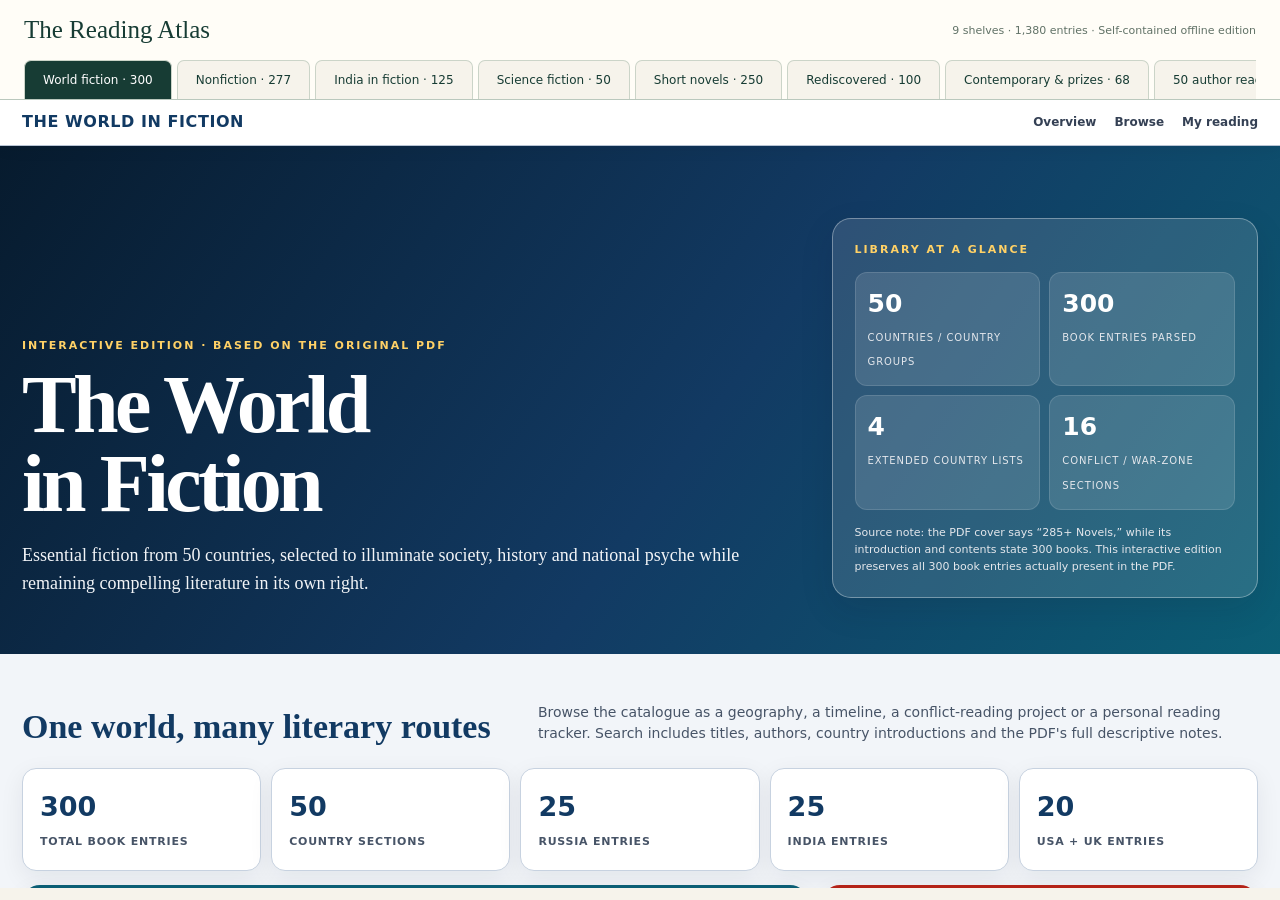
==== index.html @ 07f09c85 "Add self-contained Reading Atlas with nine interactive collections" ====
<!doctype html><html lang="en"><head><meta charset="utf-8"><meta name="viewport" content="width=device-width,initial-scale=1"><title>The Reading Atlas — Complete Offline Edition</title><style>
*{box-sizing:border-box}body{margin:0;background:#f6f3eb;color:#173c34;font:14px system-ui,sans-serif}header{padding:16px 24px 0;border-bottom:1px solid #bac8bd;background:#fffdf7} .head{display:flex;align-items:center;justify-content:space-between;gap:20px}h1{font:25px Georgia;margin:0}small{color:#617267;font-size:11px}.tabs{display:flex;gap:5px;overflow:auto;margin-top:16px}.tabs button{cursor:pointer;border:1px solid #cbd4c8;border-bottom:0;background:#f6f3eb;color:#173c34;border-radius:7px 7px 0 0;padding:12px 18px;font:12px system-ui;white-space:nowrap}.tabs button[aria-selected=true]{background:#173c34;color:white}button:focus-visible{outline:3px solid #be4f2b;outline-offset:-3px}iframe{width:100%;height:calc(100dvh - 112px);border:0;display:block;background:#f6f3eb}iframe[hidden]{display:none}#hint{padding:8px 24px;font-size:10px;color:#617267;background:#f6f3eb} @media(max-width:600px){header{padding:12px 12px 0}.head{display:block}h1{font-size:22px}.tabs button{padding:11px 12px}small{font-size:9px}iframe{height:calc(100dvh - 125px)}}
</style></head><body><header><div class="head"><h1>The Reading Atlas</h1><small>9 shelves · 1,380 entries · Self-contained offline edition</small></div><nav class="tabs" role="tablist" aria-label="Book collections"></nav></header><div id="panels"></div><noscript>This interactive collection requires JavaScript enabled in your browser.</noscript><script id="embedded-documents" type="application/json">{"world": "\u003c!doctype html>\n\u003chtml lang=\"en\">\n\u003chead>\n\u003cmeta charset=\"utf-8\">\n\u003cmeta name=\"viewport\" content=\"width=device-width,initial-scale=1\">\n\u003cmeta name=\"color-scheme\" content=\"light\">\n\u003ctitle>The World in Fiction — Interactive Edition\u003c/title>\n\u003cmeta name=\"description\" content=\"Interactive edition of The World in Fiction: Essential Novels from 50 Countries.\">\n\u003cstyle>\n:root{--navy:#102333;--navy2:#193b52;--gold:#c58a2b;--red:#982f30;--cream:#f4efe5;--paper:#fffdf8;--ink:#20292f;--muted:#677078;--line:#ded5c7;--green:#2c665d;--shadow:0 12px 38px rgba(31,38,43,.09)}\n*{box-sizing:border-box} html{scroll-behavior:smooth}\nbody{margin:0;background:var(--cream);color:var(--ink);font-family:Inter,ui-sans-serif,system-ui,-apple-system,BlinkMacSystemFont,\"Segoe UI\",sans-serif;line-height:1.55}\nbutton,input,select{font:inherit} button{cursor:pointer}\na{color:inherit}\n.top{position:sticky;top:0;z-index:30;background:rgba(244,239,229,.94);backdrop-filter:blur(13px);border-bottom:1px solid var(--line)}\n.nav{max-width:1320px;margin:auto;padding:10px 22px;display:flex;gap:18px;align-items:center;overflow:auto;white-space:nowrap}\n.logo{font-weight:900;color:var(--navy);letter-spacing:.035em;margin-right:auto} .nav a{font-size:12px;color:#536069;text-decoration:none;font-weight:750}\n.hero{background:linear-gradient(120deg,var(--navy),#173649 68%,#204b5d);color:#fff}\n.hero-inner{max-width:1320px;margin:auto;padding:72px 22px 56px;display:grid;grid-template-columns:1.35fr .75fr;gap:42px;align-items:end}\n.eyebrow{font-size:11px;letter-spacing:.18em;text-transform:uppercase;font-weight:900;color:#e5bd72}\nh1{font-family:Georgia,\"Times New Roman\",serif;font-size:clamp(46px,7vw,82px);line-height:.96;letter-spacing:-.045em;margin:12px 0 18px;font-weight:700}\n.hero p{font-family:Georgia,\"Times New Roman\",serif;font-size:18px;max-width:820px;color:#dce5e9;margin:0}\n.hero-card{background:rgba(255,255,255,.08);border:1px solid rgba(255,255,255,.2);border-radius:19px;padding:22px;box-shadow:var(--shadow)}\n.hero-stats{display:grid;grid-template-columns:repeat(2,1fr);gap:9px;margin-top:14px} .hero-stat{background:rgba(255,255,255,.07);border-radius:12px;padding:12px}\n.hero-stat b{font-size:25px;display:block} .hero-stat span{font-size:10px;text-transform:uppercase;letter-spacing:.09em;color:#c9d5da}\n.source-note{font-size:11px;color:#cbd7dc;margin-top:14px}\nmain{max-width:1320px;margin:auto;padding:0 22px 70px}\nsection{padding:48px 0;border-bottom:1px solid var(--line)}\n.section-head{display:flex;justify-content:space-between;align-items:end;gap:30px;margin-bottom:23px} .section-head h2{font-family:Georgia,\"Times New Roman\",serif;font-size:34px;line-height:1.05;margin:0;color:var(--navy)} .section-head p{max-width:720px;color:var(--muted);font-size:14px;margin:0}\n.stats-grid{display:grid;grid-template-columns:repeat(5,1fr);gap:10px} .statbox{background:var(--paper);border:1px solid var(--line);border-radius:14px;padding:17px;box-shadow:0 5px 18px rgba(32,41,47,.04)} .statbox b{display:block;font-size:27px;color:var(--navy)} .statbox span{font-size:11px;text-transform:uppercase;letter-spacing:.07em;color:var(--muted);font-weight:800}\n.group-grid{display:grid;grid-template-columns:1.8fr 1fr;gap:14px} .group-card{border-radius:18px;padding:23px;background:var(--paper);border:1px solid var(--line)} .group-card.conflict{border-top:5px solid var(--red)} .group-card.major{border-top:5px solid var(--navy2)} .group-card h3{margin:0 0 7px;font-family:Georgia,serif;font-size:24px} .country-pills{display:flex;flex-wrap:wrap;gap:7px;margin-top:15px} .cpill{border:1px solid var(--line);background:#f8f3e9;border-radius:999px;padding:7px 9px;font-size:11px;font-weight:800}\n.controls-wrap{position:sticky;top:42px;z-index:20;background:rgba(244,239,229,.96);backdrop-filter:blur(13px);padding:14px 0 10px;border-bottom:1px solid var(--line);margin-bottom:17px}\n.controls{display:grid;grid-template-columns:2.2fr repeat(4,1fr);gap:8px} input,select{width:100%;padding:11px 12px;border:1px solid #cbc2b4;border-radius:10px;background:var(--paper);color:var(--ink);font-size:12px;outline:none} input:focus,select:focus{border-color:var(--navy2);box-shadow:0 0 0 3px rgba(25,59,82,.1)}\n.toolrow{display:flex;flex-wrap:wrap;gap:7px;margin-top:8px} .btn{border:1px solid var(--line);background:var(--paper);color:var(--ink);border-radius:999px;padding:8px 11px;font-size:11px;font-weight:800} .btn.primary{background:var(--navy);color:#fff;border-color:var(--navy)} .btn.active{background:var(--green);color:#fff;border-color:var(--green)} .resultline{font-size:11px;color:var(--muted);margin:8px 2px 0}\n.country-list{display:grid;gap:14px} .country-card{background:var(--paper);border:1px solid var(--line);border-radius:18px;box-shadow:0 6px 22px rgba(32,41,47,.05);overflow:hidden} .country-card.conflict{border-left:5px solid var(--red)} .country-card.extended{border-top:4px solid var(--gold)}\n.country-head{padding:20px 21px 16px;display:grid;grid-template-columns:1fr auto;gap:16px;align-items:start} .country-code{font-weight:900;color:var(--gold);font-size:11px;letter-spacing:.12em} .country-name{font-family:Georgia,serif;font-size:27px;line-height:1.05;margin:3px 0 7px;color:var(--navy)} .country-intro{font-family:Georgia,serif;font-size:14px;color:#505a60;max-width:980px;margin:0} .country-meta{text-align:right;min-width:105px} .country-meta b{display:block;font-size:27px;color:var(--navy)} .country-meta span{font-size:10px;text-transform:uppercase;letter-spacing:.08em;color:var(--muted)}\n.country-actions{padding:0 21px 15px;display:flex;gap:7px;flex-wrap:wrap} .toggle{border:0;background:#eae3d7;border-radius:999px;padding:7px 10px;font-size:10px;font-weight:850;color:#526068}\n.books{display:none;border-top:1px solid var(--line);padding:10px 14px 15px;background:#faf6ee} .country-card.open .books{display:grid;grid-template-columns:repeat(2,1fr);gap:10px}\n.book{background:#fffdf8;border:1px solid #e0d8cb;border-radius:13px;padding:14px;position:relative} .book.read{opacity:.68} .book.saved{box-shadow:inset 0 0 0 2px rgba(197,138,43,.35)} .book-top{display:grid;grid-template-columns:auto 1fr auto;gap:10px;align-items:start} .num{width:25px;height:25px;border-radius:50%;background:#efe4d2;color:#986817;display:grid;place-items:center;font-size:11px;font-weight:900} .book h4{font-family:Georgia,serif;font-size:18px;line-height:1.12;margin:1px 0 4px;color:#263640} .byline{font-size:11px;font-weight:800;color:#66727a} .year{font-size:11px;font-weight:900;color:var(--gold);white-space:nowrap} .desc{font-family:Georgia,serif;font-size:13px;color:#4d5559;margin:11px 0 10px} .book-foot{display:flex;align-items:center;gap:7px;flex-wrap:wrap;border-top:1px solid #eee6da;padding-top:9px} .mini{border:0;background:#eee8de;border-radius:999px;padding:6px 8px;font-size:9px;font-weight:900;color:#57646b} .mini.on{background:var(--green);color:#fff} .mini.star.on{background:var(--gold);color:#fff} .page{margin-left:auto;font-size:9px;color:#90979b}\n.empty{padding:45px;text-align:center;border:1px dashed #cfc5b6;border-radius:16px;color:var(--muted);background:rgba(255,255,255,.35)}\n.progress-wrap{display:grid;grid-template-columns:1.2fr 1fr;gap:14px} .progress-card{background:var(--paper);border:1px solid var(--line);border-radius:17px;padding:20px} .bar{height:10px;border-radius:99px;background:#e4ddd2;overflow:hidden;margin:12px 0 8px} .bar > i{height:100%;display:block;background:var(--green);width:0} .progress-card h3{font-family:Georgia,serif;font-size:23px;margin:0;color:var(--navy)} .progress-card p{font-size:12px;color:var(--muted)} .queue{font-size:12px;display:grid;gap:6px;margin-top:10px} .queue div{padding:8px 9px;background:#f4eee4;border-radius:8px}\n.note{padding:16px 18px;background:#fff7e7;border-left:4px solid var(--gold);border-radius:0 12px 12px 0;font-size:12px;color:#61594d;margin-top:14px}\n.footer{font-size:11px;color:var(--muted);padding:30px 0 0}\n@media(max-width:980px){.hero-inner{grid-template-columns:1fr}.stats-grid{grid-template-columns:repeat(3,1fr)}.group-grid,.progress-wrap{grid-template-columns:1fr}.controls{grid-template-columns:1fr 1fr}.country-card.open .books{grid-template-columns:1fr}}\n@media(max-width:620px){.nav{padding:10px 14px}.hero-inner,main{padding-left:14px;padding-right:14px}h1{font-size:48px}.section-head{display:block}.section-head p{margin-top:8px}.stats-grid{grid-template-columns:1fr 1fr}.controls{grid-template-columns:1fr}.controls-wrap{position:relative;top:0}.country-head{grid-template-columns:1fr}.country-meta{text-align:left;display:flex;gap:8px;align-items:baseline}}\n@media print{.top,.controls-wrap,.country-actions,.book-foot{display:none!important}body{background:white}.hero{background:white;color:#111}.hero p,.source-note{color:#444}.country-card{break-inside:avoid}.books{display:grid!important;grid-template-columns:repeat(2,1fr)!important}}\n\n\n/* ===== High-contrast visibility refresh ===== */\n:root{\n  --navy:#123A63;\n  --navy2:#0B5E75;\n  --gold:#D97706;\n  --red:#B42318;\n  --cream:#F2F5F9;\n  --paper:#FFFFFF;\n  --ink:#101828;\n  --muted:#475467;\n  --line:#C7D2E0;\n  --green:#087A67;\n  --shadow:0 12px 34px rgba(15,23,42,.10);\n}\nbody{background:#F2F5F9;color:#101828}\n.top{background:rgba(255,255,255,.97);border-bottom:1px solid #B8C4D4;box-shadow:0 3px 16px rgba(15,23,42,.06)}\n.logo{color:#123A63}.nav a{color:#344054}.nav a:hover{color:#0B5E75}\n.hero{background:linear-gradient(125deg,#071B2E 0%,#123A63 55%,#0B5E75 100%)}\n.eyebrow{color:#FFD166}.hero p{color:#F2F4F7}.source-note{color:#E4E7EC}\n.hero-card{background:rgba(255,255,255,.12);border-color:rgba(255,255,255,.35)}\n.hero-stat{background:rgba(255,255,255,.12);border:1px solid rgba(255,255,255,.13)}\n.hero-stat span{color:#E4E7EC}\nsection{border-bottom-color:#C7D2E0}\n.section-head h2,.country-name,.country-meta b,.statbox b,.progress-card h3{color:#123A63}\n.section-head p,.statbox span,.resultline,.progress-card p,.footer{color:#475467}\n.statbox,.group-card,.country-card,.progress-card{background:#FFFFFF;border-color:#C7D2E0;box-shadow:0 7px 24px rgba(15,23,42,.07)}\n.group-card.major{border-top-color:#0B5E75}.group-card.conflict{border-top-color:#B42318}\n.cpill{background:#EEF4FA;border-color:#B8C9DA;color:#123A63}\n.cpill:hover{background:#DCEAF6;border-color:#7EA5C3}\n.controls-wrap{background:rgba(242,245,249,.97);border-bottom-color:#B8C4D4}\ninput,select{background:#FFFFFF;color:#101828;border:1.5px solid #AAB7C7;font-size:13px}\ninput::placeholder{color:#667085}\ninput:focus,select:focus{border-color:#0B5E75;box-shadow:0 0 0 3px rgba(11,94,117,.16)}\n.btn{background:#FFFFFF;color:#1D2939;border-color:#AAB7C7}\n.btn:hover{background:#EAF2F8;border-color:#6F8FA9}\n.btn.primary{background:#123A63;color:#FFFFFF;border-color:#123A63}\n.btn.primary:hover{background:#0D2F51}\n.btn.active{background:#087A67;color:#FFFFFF;border-color:#087A67}\n.country-card.conflict{border-left-color:#B42318}.country-card.extended{border-top-color:#D97706}\n.country-code{color:#C25F00}.country-intro{color:#344054;font-size:14.5px}\n.toggle{background:#E7EEF6;color:#243B53;border:1px solid #C2D0DF}\n.toggle:hover{background:#D7E5F2}\n.books{background:#EAF0F6;border-top-color:#C7D2E0}\n.book{background:#FFFFFF;border-color:#BCC9D8;box-shadow:0 3px 12px rgba(15,23,42,.05)}\n.book:hover{border-color:#7E9AB5;box-shadow:0 6px 18px rgba(15,23,42,.09)}\n.book.read{opacity:.82;background:#F4FBF8}\n.book.saved{box-shadow:inset 0 0 0 2px rgba(217,119,6,.55),0 3px 12px rgba(15,23,42,.05)}\n.num{background:#FFF0D7;color:#9A4A00;border:1px solid #F4C276}\n.book h4{color:#102A43}.byline{color:#475467}.year{color:#B45309}.desc{color:#344054;font-size:13.5px}\n.book-foot{border-top-color:#DCE3EA}.mini{background:#E7EEF5;color:#344054;border:1px solid #C8D2DD}.mini:hover{background:#D8E6F2}\n.mini.on{background:#087A67;color:#FFFFFF;border-color:#087A67}.mini.star.on{background:#D97706;color:#FFFFFF;border-color:#D97706}\n.page{color:#667085}.empty{background:#FFFFFF;border-color:#AAB7C7;color:#475467}\n.bar{background:#D6DEE8}.bar > i{background:linear-gradient(90deg,#0B5E75,#087A67)}\n.queue div{background:#EEF3F8;border:1px solid #D4DEE8}\n.note{background:#FFF4DE;border-left-color:#D97706;color:#4D3B1F}\nbutton:focus-visible,a:focus-visible,input:focus-visible,select:focus-visible{outline:3px solid #F59E0B;outline-offset:2px}\n@media(max-width:620px){\n  .book h4{font-size:19px}.desc{font-size:14px}.byline,.year{font-size:12px}\n  .toggle,.btn{min-height:38px}.mini{min-height:34px;font-size:10px}\n}\n\n\u003c/style>\n\u003c/head>\n\u003cbody>\n\u003cdiv class=\"top\">\u003cnav class=\"nav\">\u003cdiv class=\"logo\">THE WORLD IN FICTION\u003c/div>\u003ca href=\"#overview\">Overview\u003c/a>\u003ca href=\"#countries\">Browse\u003c/a>\u003ca href=\"#progress\">My reading\u003c/a>\u003c/nav>\u003c/div>\n\u003cheader class=\"hero\">\u003cdiv class=\"hero-inner\">\u003cdiv>\u003cdiv class=\"eyebrow\">Interactive edition · based on the original PDF\u003c/div>\u003ch1>The World\u003cbr>in Fiction\u003c/h1>\u003cp>Essential fiction from 50 countries, selected to illuminate society, history and national psyche while remaining compelling literature in its own right.\u003c/p>\u003c/div>\u003caside class=\"hero-card\">\u003cdiv class=\"eyebrow\">Library at a glance\u003c/div>\u003cdiv class=\"hero-stats\">\u003cdiv class=\"hero-stat\">\u003cb>50\u003c/b>\u003cspan>countries / country groups\u003c/span>\u003c/div>\u003cdiv class=\"hero-stat\">\u003cb>300\u003c/b>\u003cspan>book entries parsed\u003c/span>\u003c/div>\u003cdiv class=\"hero-stat\">\u003cb>4\u003c/b>\u003cspan>extended country lists\u003c/span>\u003c/div>\u003cdiv class=\"hero-stat\">\u003cb>16\u003c/b>\u003cspan>conflict / war-zone sections\u003c/span>\u003c/div>\u003c/div>\u003cdiv class=\"source-note\">Source note: the PDF cover says “285+ Novels,” while its introduction and contents state 300 books. This interactive edition preserves all 300 book entries actually present in the PDF.\u003c/div>\u003c/aside>\u003c/div>\u003c/header>\n\u003cmain>\n\u003csection id=\"overview\">\u003cdiv class=\"section-head\">\u003ch2>One world, many literary routes\u003c/h2>\u003cp>Browse the catalogue as a geography, a timeline, a conflict-reading project or a personal reading tracker. Search includes titles, authors, country introductions and the PDF's full descriptive notes.\u003c/p>\u003c/div>\u003cdiv class=\"stats-grid\">\u003cdiv class=\"statbox\">\u003cb>300\u003c/b>\u003cspan>Total book entries\u003c/span>\u003c/div>\u003cdiv class=\"statbox\">\u003cb>50\u003c/b>\u003cspan>Country sections\u003c/span>\u003c/div>\u003cdiv class=\"statbox\">\u003cb>25\u003c/b>\u003cspan>Russia entries\u003c/span>\u003c/div>\u003cdiv class=\"statbox\">\u003cb>25\u003c/b>\u003cspan>India entries\u003c/span>\u003c/div>\u003cdiv class=\"statbox\">\u003cb>20\u003c/b>\u003cspan>USA + UK entries\u003c/span>\u003c/div>\u003c/div>\n\u003cdiv class=\"group-grid\" style=\"margin-top:14px\">\u003carticle class=\"group-card major\">\u003cdiv class=\"eyebrow\" style=\"color:var(--navy2)\">Source section I\u003c/div>\u003ch3>Major World Powers & Significant Nations\u003c/h3>\u003cp style=\"color:var(--muted);font-size:13px\">The PDF's main survey: major literary traditions and nationally revealing works.\u003c/p>\u003cdiv class=\"country-pills\" id=\"majorPills\">\u003c/div>\u003c/article>\u003carticle class=\"group-card conflict\">\u003cdiv class=\"eyebrow\" style=\"color:var(--red)\">Source section II\u003c/div>\u003ch3>Active Conflict & War Zones\u003c/h3>\u003cp style=\"color:var(--muted);font-size:13px\">Selections asking what the world should read to understand places shaped by war, rupture and displacement.\u003c/p>\u003cdiv class=\"country-pills\" id=\"conflictPills\">\u003c/div>\u003c/article>\u003c/div>\u003c/section>\n\n\u003csection id=\"countries\">\u003cdiv class=\"section-head\">\u003ch2>Explore all 50 country sections\u003c/h2>\u003cp>Use the controls to narrow the catalogue. Publication-period filters are derived from the publication year printed in the PDF; all descriptions remain source text.\u003c/p>\u003c/div>\n\u003cdiv class=\"controls-wrap\">\u003cdiv class=\"controls\">\u003cinput id=\"q\" placeholder=\"Search title, author, country, description…\">\u003cselect id=\"group\">\u003coption value=\"\">All source sections\u003c/option>\u003coption>Major world powers & significant nations\u003c/option>\u003coption>Active conflict & war zones\u003c/option>\u003c/select>\u003cselect id=\"country\">\u003coption value=\"\">All countries\u003c/option>\u003c/select>\u003cselect id=\"period\">\u003coption value=\"\">All publication periods\u003c/option>\u003coption value=\"pre1900\">Before 1900\u003c/option>\u003coption value=\"1900-1945\">1900–1945\u003c/option>\u003coption value=\"1946-1989\">1946–1989\u003c/option>\u003coption value=\"1990-2009\">1990–2009\u003c/option>\u003coption value=\"2010plus\">2010+\u003c/option>\u003c/select>\u003cselect id=\"sort\">\u003coption value=\"source\">PDF order\u003c/option>\u003coption value=\"country\">Country A–Z\u003c/option>\u003coption value=\"old\">Oldest book first\u003c/option>\u003coption value=\"new\">Newest book first\u003c/option>\u003coption value=\"title\">Title A–Z\u003c/option>\u003c/select>\u003c/div>\u003cdiv class=\"toolrow\">\u003cbutton class=\"btn primary\" onclick=\"openVisible()\">Open visible countries\u003c/button>\u003cbutton class=\"btn\" id=\"savedBtn\" onclick=\"toggleSavedFilter()\">★ Saved only\u003c/button>\u003cbutton class=\"btn\" id=\"unreadBtn\" onclick=\"toggleUnreadFilter()\">Unread only\u003c/button>\u003cbutton class=\"btn\" onclick=\"randomUnread()\">Surprise me\u003c/button>\u003cbutton class=\"btn\" onclick=\"resetFilters()\">Reset\u003c/button>\u003c/div>\u003cdiv class=\"resultline\" id=\"resultline\">\u003c/div>\u003c/div>\n\u003cdiv class=\"country-list\" id=\"countryList\">\u003c/div>\u003c/section>\n\n\u003csection id=\"progress\">\u003cdiv class=\"section-head\">\u003ch2>Your reading layer\u003c/h2>\u003cp>Reading status and saved books are stored only in this browser using local storage; the HTML remains fully self-contained and works offline.\u003c/p>\u003c/div>\u003cdiv class=\"progress-wrap\">\u003carticle class=\"progress-card\">\u003ch3>Reading progress\u003c/h3>\u003cdiv class=\"bar\">\u003ci id=\"progressBar\">\u003c/i>\u003c/div>\u003cp id=\"progressText\">\u003c/p>\u003cbutton class=\"btn\" onclick=\"clearProgress()\">Clear my reading data\u003c/button>\u003c/article>\u003carticle class=\"progress-card\">\u003ch3>Saved queue\u003c/h3>\u003cdiv class=\"queue\" id=\"queue\">\u003c/div>\u003c/article>\u003c/div>\u003cdiv class=\"note\">This is a conversion of the earlier PDF, not a newly researched replacement. I have not silently added page counts, genres, ratings or other metadata that the PDF itself does not contain.\u003c/div>\u003c/section>\n\u003cdiv class=\"footer\">The World in Fiction — Interactive Edition · source structure and book annotations preserved from the earlier PDF · self-contained HTML, no internet connection required.\u003c/div>\n\u003c/main>\n\u003cscript>\nconst DATA=[{\"code\": \"USA\", \"country\": \"United States of America\", \"expected_count\": 10, \"intro\": \"American fiction is the literary heartbeat of a nation built on ambition, contradiction, and reinvention -- capturing the tension between the Dream and its dark underside. These ten novels span race, class, war, and the peculiar American genius for self-mythology.\", \"source_page\": 4, \"group\": \"Major world powers & significant nations\", \"extended\": true, \"books\": [{\"num\": 1, \"title\": \"To Kill a Mockingbird\", \"source_page\": 4, \"author\": \"Harper Lee\", \"year\": \"1960\", \"description\": \"Through Scout Finch's eyes in Depression-era Alabama, Lee anatomises racial injustice and moral courage. No novel better captures the nation's long struggle with race, law, and conscience.\", \"year_num\": 1960}, {\"num\": 2, \"title\": \"The Great Gatsby\", \"source_page\": 4, \"author\": \"F. Scott Fitzgerald\", \"year\": \"1925\", \"description\": \"The definitive novel of the American Dream's seductive illusion -- wealth, reinvention, the green light across the bay. Fitzgerald's Jazz Age portrait remains an unsurpassed diagnosis of American aspiration and its hollow core.\", \"year_num\": 1925}, {\"num\": 3, \"title\": \"Beloved\", \"source_page\": 4, \"author\": \"Toni Morrison\", \"year\": \"1987\", \"description\": \"A Nobel Prize-winning meditation on slavery's psychic aftermath. Morrison builds an almost unbearable portrait of trauma, memory, and survival that defines the African-American experience for the world.\", \"year_num\": 1987}, {\"num\": 4, \"title\": \"The Grapes of Wrath\", \"source_page\": 4, \"author\": \"John Steinbeck\", \"year\": \"1939\", \"description\": \"Steinbeck's Dust Bowl epic follows the Joad family's migration to California, laying bare class exploitation, the myth of the frontier, and the dignity of ordinary Americans crushed by economic forces.\", \"year_num\": 1939}, {\"num\": 5, \"title\": \"Moby-Dick\", \"source_page\": 4, \"author\": \"Herman Melville\", \"year\": \"1851\", \"description\": \"Ahab's mad pursuit of the White Whale is America's foundational obsession -- the individual will against an indifferent universe. The most encyclopaedic, ambiguous, and magnificent novel the country has produced.\", \"year_num\": 1851}, {\"num\": 6, \"title\": \"Invisible Man\", \"source_page\": 4, \"author\": \"Ralph Ellison\", \"year\": \"1952\", \"description\": \"An unnamed Black man moves through American society unseen. Ellison's novel -- a masterpiece of jazz-influenced prose -- is the defining account of race, identity, and the American promise of visibility denied.\", \"year_num\": 1952}, {\"num\": 7, \"title\": \"Their Eyes Were Watching God\", \"source_page\": 4, \"author\": \"Zora Neale Hurston\", \"year\": \"1937\", \"description\": \"Janie Crawford's journey toward selfhood in all-Black Florida towns is the great novel of Black women's inner life and the Harlem Renaissance's most lyrical achievement.\", \"year_num\": 1937}, {\"num\": 8, \"title\": \"Catch-22\", \"source_page\": 4, \"author\": \"Joseph Heller\", \"year\": \"1961\", \"description\": \"The American military-bureaucratic machine as absurdist comedy. Heller's WWII novel invented a new way of writing about war and institutional madness that has never been surpassed.\", \"year_num\": 1961}, {\"num\": 9, \"title\": \"Blood Meridian\", \"source_page\": 5, \"author\": \"Cormac McCarthy\", \"year\": \"1985\", \"description\": \"McCarthy's savage historical novel on the 1850s Texas-Mexico border is perhaps the most unflinching examination of American violence ever written -- a meditation on manifest destiny and human darkness.\", \"year_num\": 1985}, {\"num\": 10, \"title\": \"Adventures of Huckleberry Finn\", \"source_page\": 5, \"author\": \"Mark Twain\", \"year\": \"1884\", \"description\": \"Hemingway said all American literature comes from this one book. Huck and Jim floating the Mississippi is the nation's conscience in its purest form -- freedom, friendship, and the original sin of slavery.\", \"year_num\": 1884}]}, {\"code\": \"UK\", \"country\": \"United Kingdom\", \"expected_count\": 10, \"intro\": \"British fiction spans empire, class, war, and quiet domesticity -- a literature that invented the novel form and never stopped interrogating power and identity. These ten novels represent the sweep of that tradition.\", \"source_page\": 5, \"group\": \"Major world powers & significant nations\", \"extended\": true, \"books\": [{\"num\": 1, \"title\": \"1984\", \"source_page\": 5, \"author\": \"George Orwell\", \"year\": \"1949\", \"description\": \"Orwell's totalitarian nightmare -- surveillance, doublethink, the Ministry of Truth -- was forged from Britain's wartime experience. The world's most-read political novel and a permanent warning about state power.\", \"year_num\": 1949}, {\"num\": 2, \"title\": \"Middlemarch\", \"source_page\": 5, \"author\": \"George Eliot\", \"year\": \"1871\", \"description\": \"Widely considered the greatest English-language novel, Eliot's panoramic portrait of provincial life in reform-era England captures the aspirations and constraints of Victorian society with extraordinary precision.\", \"year_num\": 1871}, {\"num\": 3, \"title\": \"Bleak House\", \"source_page\": 5, \"author\": \"Charles Dickens\", \"year\": \"1852\", \"description\": \"Dickens used the interminable case of Jarndyce v Jarndyce to savage England's legal system, class structure, and hollow philanthropy -- a fog-shrouded masterpiece of social critique.\", \"year_num\": 1852}, {\"num\": 4, \"title\": \"Jane Eyre\", \"source_page\": 5, \"author\": \"Charlotte Bronte\", \"year\": \"1847\", \"description\": \"The first great novel of female interiority in English -- a governess asserting her moral and psychological equality against class and patriarchy. Victorian England's social hierarchy made viscerally personal.\", \"year_num\": 1847}, {\"num\": 5, \"title\": \"Wuthering Heights\", \"source_page\": 5, \"author\": \"Emily Bronte\", \"year\": \"1847\", \"description\": \"A Gothic love story set on the Yorkshire moors, Heathcliff and Catherine's destructive passion is the dark underside of Romanticism -- and one of the most original novels in any language.\", \"year_num\": 1847}, {\"num\": 6, \"title\": \"Mrs Dalloway\", \"source_page\": 5, \"author\": \"Virginia Woolf\", \"year\": \"1925\", \"description\": \"A single June day in post-WWI London. Woolf's stream-of-consciousness masterpiece invented interiority in the novel and captured the haunted quality of a civilisation that had survived the trenches.\", \"year_num\": 1925}, {\"num\": 7, \"title\": \"Never Let Me Go\", \"source_page\": 6, \"author\": \"Kazuo Ishiguro\", \"year\": \"2005\", \"description\": \"Set in an alternate England, Ishiguro's haunting novel uses clones bred for organ donation to explore memory, mortality, and the human capacity for passive acceptance of injustice.\", \"year_num\": 2005}, {\"num\": 8, \"title\": \"Brave New World\", \"source_page\": 6, \"author\": \"Aldous Huxley\", \"year\": \"1932\", \"description\": \"Where Orwell feared the boot on the face, Huxley feared a world of pleasure and distraction so total that freedom becomes unimaginable. Written in 1931, it describes the 21st century with eerie precision.\", \"year_num\": 1932}, {\"num\": 9, \"title\": \"Atonement\", \"source_page\": 6, \"author\": \"Ian McEwan\", \"year\": \"2001\", \"description\": \"A teenage girl's false accusation destroys three lives across WWII and its aftermath. McEwan's meditation on fiction, guilt, and the stories we tell about the past is the finest British novel of this century so far.\", \"year_num\": 2001}, {\"num\": 10, \"title\": \"Things Fall Apart\", \"source_page\": 6, \"author\": \"Chinua Achebe\", \"year\": \"1958\", \"description\": \"Written from Nigeria under British colonial rule, Achebe's novel is the essential counter-narrative to the colonial canon. Included here for its explicit, defining conversation with the British literary tradition.\", \"year_num\": 1958}]}, {\"code\": \"RUS\", \"country\": \"Russia\", \"expected_count\": 25, \"intro\": \"Russian literature occupies its own continent -- vast, soul-searching, and obsessed with suffering, redemption, and the collision of the individual with historical cataclysm. These 25 novels and novellas represent the full range of the tradition: from the 19th-century giants who defined the novel, through the Soviet era's literature of resistance and survival, to the 20th-century emigres who carried the flame abroad.\", \"source_page\": 6, \"group\": \"Major world powers & significant nations\", \"extended\": true, \"books\": [{\"num\": 1, \"title\": \"War and Peace\", \"source_page\": 6, \"author\": \"Leo Tolstoy\", \"year\": \"1869\", \"description\": \"Tolstoy's chronicle of Napoleonic Russia is not merely a novel but a philosophy of history -- five aristocratic families measured against the tidal forces of war and fate. The Russian soul in one book.\", \"year_num\": 1869}, {\"num\": 2, \"title\": \"The Brothers Karamazov\", \"source_page\": 6, \"author\": \"Fyodor Dostoevsky\", \"year\": \"1880\", \"description\": \"Russia's spiritual and moral wrestling match in novelistic form. Through three brothers, Dostoevsky debates God, murder, free will, and the Russian character -- Freud called it the greatest novel ever written.\", \"year_num\": 1880}, {\"num\": 3, \"title\": \"Anna Karenina\", \"source_page\": 6, \"author\": \"Leo Tolstoy\", \"year\": \"1878\", \"description\": \"The novel that Nabokov taught as the greatest ever written. Anna's tragedy is not a morality tale but a study of a society that destroys those who feel too much -- Tolstoy's most complete, compassionate work.\", \"year_num\": 1878}, {\"num\": 4, \"title\": \"Crime and Punishment\", \"source_page\": 7, \"author\": \"Fyodor Dostoevsky\", \"year\": \"1866\", \"description\": \"Raskolnikov murders a pawnbroker to prove his Napoleonic exceptionalism and is destroyed by his own conscience. Dostoevsky's psychological thriller invented the modern thriller and probed guilt more deeply than any other novel.\", \"year_num\": 1866}, {\"num\": 5, \"title\": \"The Master and Margarita\", \"source_page\": 7, \"author\": \"Mikhail Bulgakov\", \"year\": \"1967\", \"description\": \"The Devil visits Stalin-era Moscow. Bulgakov's satirical fantasy is the definitive literary indictment of Soviet bureaucracy and censorship, written in secret and published 27 years after his death.\", \"year_num\": 1967}, {\"num\": 6, \"title\": \"Doctor Zhivago\", \"source_page\": 7, \"author\": \"Boris Pasternak\", \"year\": \"1957\", \"description\": \"Banned in the USSR, awarded the Nobel Prize, smuggled out on microfilm -- Pasternak's epic of love across the Russian Revolution and Civil War is inseparable from Russia's 20th-century tragedy.\", \"year_num\": 1957}, {\"num\": 7, \"title\": \"One Day in the Life of Ivan Denisovich\", \"source_page\": 7, \"author\": \"Alexander Solzhenitsyn\", \"year\": \"1962\", \"description\": \"The single day of a Gulag prisoner becomes an entire civilisation's indictment. This slim novel cracked the Soviet Union's self-mythology and told Russians what their system really was.\", \"year_num\": 1962}, {\"num\": 8, \"title\": \"Dead Souls\", \"source_page\": 7, \"author\": \"Nikolai Gogol\", \"year\": \"1842\", \"description\": \"Chichikov travels provincial Russia buying the names of dead serfs to use as collateral. Gogol's satirical picaresque is the first great Russian novel and an indictment of bureaucracy, greed, and the absurdity of serfdom.\", \"year_num\": 1842}, {\"num\": 9, \"title\": \"The Idiot\", \"source_page\": 7, \"author\": \"Fyodor Dostoevsky\", \"year\": \"1869\", \"description\": \"Prince Myshkin -- Christ-like, epileptic, guileless -- enters St Petersburg society and is destroyed by it. Dostoevsky's meditation on goodness in a corrupt world is among his most personal and painful achievements.\", \"year_num\": 1869}, {\"num\": 10, \"title\": \"Fathers and Sons\", \"source_page\": 7, \"author\": \"Ivan Turgenev\", \"year\": \"1862\", \"description\": \"Bazarov, the first nihilist in literature, returns home and collides with the old generation. Turgenev's novel captured the generational clash that was about to convulse Russia -- and coined the word 'nihilism' for the world.\", \"year_num\": 1862}, {\"num\": 11, \"title\": \"A Hero of Our Time\", \"source_page\": 7, \"author\": \"Mikhail Lermontov\", \"year\": \"1840\", \"description\": \"Pechorin -- cold, brilliant, destructive -- is Russia's first Byronic anti-hero and the prototype for superfluous men in Turgenev, Dostoevsky, and Chekhov. The first Russian psychological novel.\", \"year_num\": 1840}, {\"num\": 12, \"title\": \"Petersburg\", \"source_page\": 7, \"author\": \"Andrei Bely\", \"year\": \"1913\", \"description\": \"A senator's son is given a bomb to assassinate his father. Bely's hallucinatory novel of pre-revolutionary St Petersburg is the most formally radical work in Russian literature -- its city as fog and terror.\", \"year_num\": 1913}, {\"num\": 13, \"title\": \"Life and Fate\", \"source_page\": 8, \"author\": \"Vasily Grossman\", \"year\": \"1980\", \"description\": \"Called the Soviet War and Peace. Grossman's massive novel -- set at Stalingrad and in the death camps -- directly compares Nazism and Stalinism, which is why the KGB arrested the manuscript itself.\", \"year_num\": 1980}, {\"num\": 14, \"title\": \"We\", \"source_page\": 8, \"author\": \"Yevgeny Zamyatin\", \"year\": \"1924\", \"description\": \"The first great dystopian novel, written in 1920 and banned in the USSR. Zamyatin's glass-city surveillance state directly inspired both Huxley's Brave New World and Orwell's 1984.\", \"year_num\": 1924}, {\"num\": 15, \"title\": \"The Foundation Pit\", \"source_page\": 8, \"author\": \"Andrei Platonov\", \"year\": \"1987\", \"description\": \"Workers dig a pit for a communal building that will never be built. Platonov's novella -- written 1930, published 57 years later -- is the most devastating portrait of Soviet collectivisation's human cost.\", \"year_num\": 1987}, {\"num\": 16, \"title\": \"Oblomov\", \"source_page\": 8, \"author\": \"Ivan Goncharov\", \"year\": \"1859\", \"description\": \"Oblomov cannot get out of bed. Goncharov's portrait of total inertia is both a comic masterpiece and a devastating critique of the Russian gentry -- 'Oblomovism' became a national diagnosis.\", \"year_num\": 1859}, {\"num\": 17, \"title\": \"The First Circle\", \"source_page\": 8, \"author\": \"Alexander Solzhenitsyn\", \"year\": \"1968\", \"description\": \"Prisoners in a sharashka (privileged Gulag research lab) face a choice: collaborate or return to the camps. Solzhenitsyn's most intellectually rich novel is the Soviet system's soul on the operating table.\", \"year_num\": 1968}, {\"num\": 18, \"title\": \"Quiet Flows the Don\", \"source_page\": 8, \"author\": \"Mikhail Sholokhov\", \"year\": \"1928-1940\", \"description\": \"The Cossack Grigory Melekhov across WWI, Revolution, and Civil War. Sholokhov's epic is the last great realist novel of the Russian tradition and the only Soviet-era Nobel winner that genuinely earned the prize.\", \"year_num\": 1928}, {\"num\": 19, \"title\": \"Lolita\", \"source_page\": 8, \"author\": \"Vladimir Nabokov\", \"year\": \"1955\", \"description\": \"Humbert Humbert's predatory obsession with a twelve-year-old girl is rendered in the most gorgeous prose in the English language. Written by a Russian in English, Lolita is both Nabokov's double exile and his conquest.\", \"year_num\": 1955}, {\"num\": 20, \"title\": \"The Gift\", \"source_page\": 8, \"author\": \"Vladimir Nabokov\", \"year\": \"1937\", \"description\": \"Nabokov's last Russian-language novel -- a young emigre poet in Berlin writing a life of Chernyshevsky. The most personal distillation of the Russian literary tradition by the man who both loved and escaped it.\", \"year_num\": 1937}, {\"num\": 21, \"title\": \"Chevengur\", \"source_page\": 8, \"author\": \"Andrei Platonov\", \"year\": \"1988\", \"description\": \"Revolutionaries build a utopian commune and wait for communism to arrive on its own. Platonov's surreal novel -- suppressed for six decades -- is the most original and heartbreaking vision of the Bolshevik dream.\", \"year_num\": 1988}, {\"num\": 22, \"title\": \"The Road to Calvary\", \"source_page\": 9, \"author\": \"Alexei Tolstoy\", \"year\": \"1920-1941\", \"description\": \"A trilogy following two St Petersburg families through WWI, Revolution, and Civil War. Alexei Tolstoy's epic is the Soviet regime's most ambitious attempt to write its own War and Peace -- and largely succeeds.\", \"year_num\": 1920}, {\"num\": 23, \"title\": \"The Enchanted Wanderer\", \"source_page\": 9, \"author\": \"Nikolai Leskov\", \"year\": \"1873\", \"description\": \"Ivan Flyagin's picaresque adventures across the Russian steppe -- a soldier, a horse trader, a monk. Leskov's kaleidoscopic novel captures the rootless Russian soul and the vastness of the empire with unique vitality.\", \"year_num\": 1873}, {\"num\": 24, \"title\": \"Red Cavalry\", \"source_page\": 9, \"author\": \"Isaac Babel\", \"year\": \"1926\", \"description\": \"Babel's cycle of stories from the 1920 Soviet-Polish War -- a Jewish intellectual among Cossack cavalry -- is the most honest account of revolutionary violence ever written by a true believer in the revolution.\", \"year_num\": 1926}, {\"num\": 25, \"title\": \"The Adolescent\", \"source_page\": 9, \"author\": \"Fyodor Dostoevsky\", \"year\": \"1875\", \"description\": \"Arkady Dolgoruky, the illegitimate son of a dissolute noble, seeks his identity and a fortune. The least-read of Dostoevsky's five major novels is among his most intimate -- the story of a Russia between certainties.\", \"year_num\": 1875}]}, {\"code\": \"FRA\", \"country\": \"France\", \"expected_count\": 5, \"intro\": \"French literature invented Realism, gave birth to Existentialism, and has never stopped interrogating liberty, reason, and what it means to be modern.\", \"source_page\": 10, \"group\": \"Major world powers & significant nations\", \"extended\": false, \"books\": [{\"num\": 1, \"title\": \"Les Miserables\", \"source_page\": 10, \"author\": \"Victor Hugo\", \"year\": \"1862\", \"description\": \"Hugo's titanic novel -- Jean Valjean pursued across decades of revolutionary France -- is at once a social manifesto, a love story, and a theological argument. No book captures the French soul's belief in justice more powerfully.\", \"year_num\": 1862}, {\"num\": 2, \"title\": \"Madame Bovary\", \"source_page\": 10, \"author\": \"Gustave Flaubert\", \"year\": \"1857\", \"description\": \"The birth of literary Realism. Flaubert's provincial doctor's wife -- destroyed by romantic illusions and a suffocating bourgeois world -- put France's middle class on the page with surgical, merciless clarity.\", \"year_num\": 1857}, {\"num\": 3, \"title\": \"The Stranger\", \"source_page\": 10, \"author\": \"Albert Camus\", \"year\": \"1942\", \"description\": \"Meursault kills a man under the Algerian sun and feels nothing. Camus's Absurdist parable defines Existentialism for the world and poses the defining question: does life have meaning?\", \"year_num\": 1942}, {\"num\": 4, \"title\": \"In Search of Lost Time\", \"source_page\": 10, \"author\": \"Marcel Proust\", \"year\": \"1913-1927\", \"description\": \"The longest novel ever written is also among the most intimate -- a seven-volume excavation of memory, time, and Belle Epoque French society that gave Europe's aristocracy its final, glittering flourish before WWI.\", \"year_num\": 1913}, {\"num\": 5, \"title\": \"Germinal\", \"source_page\": 10, \"author\": \"Emile Zola\", \"year\": \"1885\", \"description\": \"The greatest novel of labour and class war. Zola descended into the mines of northern France for research; the result is a ferocious portrait of industrial exploitation that shaped socialist movements across Europe.\", \"year_num\": 1885}]}, {\"code\": \"GER\", \"country\": \"Germany\", \"expected_count\": 5, \"intro\": \"German literature is shaped by catastrophe and conscience -- two world wars, the Holocaust, and reunification have produced fiction that confronts collective guilt with extraordinary moral seriousness.\", \"source_page\": 11, \"group\": \"Major world powers & significant nations\", \"extended\": false, \"books\": [{\"num\": 1, \"title\": \"The Tin Drum\", \"source_page\": 11, \"author\": \"Gunter Grass\", \"year\": \"1959\", \"description\": \"Oskar Matzerath decides at age three to stop growing and beats his tin drum through the rise of Nazism and WWII. Grass's grotesque masterpiece forced Germany to confront what it had done -- and become.\", \"year_num\": 1959}, {\"num\": 2, \"title\": \"All Quiet on the Western Front\", \"source_page\": 11, \"author\": \"Erich Maria Remarque\", \"year\": \"1929\", \"description\": \"The most devastating anti-war novel ever written -- Paul Baumer's WWI trench experience stripped of all glory. Burned by the Nazis in 1933, it remains the definitive account of the generation the war annihilated.\", \"year_num\": 1929}, {\"num\": 3, \"title\": \"The Reader\", \"source_page\": 11, \"author\": \"Bernhard Schlink\", \"year\": \"1995\", \"description\": \"A teenage boy's affair with an older woman becomes a moral earthquake when he discovers she was a Nazi guard. Schlink captures Germany's post-war generation's impossible reckoning with their parents' complicity.\", \"year_num\": 1995}, {\"num\": 4, \"title\": \"Steppenwolf\", \"source_page\": 11, \"author\": \"Hermann Hesse\", \"year\": \"1927\", \"description\": \"Harry Haller -- half-man, half-wolf -- wanders Weimar Republic Germany in existential crisis. Hesse's hallucinatory novel of alienation became the counterculture's bible across generations.\", \"year_num\": 1927}, {\"num\": 5, \"title\": \"The Emigrants\", \"source_page\": 11, \"author\": \"W. G. Sebald\", \"year\": \"1992\", \"description\": \"Four   Jewish   emigrants     displaced   by   the   20th   century's   upheavals.   Sebald's   hypnotic prose-photograph hybrid invented a new genre and enshrined memory and loss as Germany's inescapable literary preoccupations.\", \"year_num\": 1992}]}, {\"code\": \"CHN\", \"country\": \"China\", \"expected_count\": 5, \"intro\": \"Chinese fiction spans three thousand years -- from dynastic epics to Cultural Revolution trauma to science fiction that imagines humanity's cosmic future.\", \"source_page\": 12, \"group\": \"Major world powers & significant nations\", \"extended\": false, \"books\": [{\"num\": 1, \"title\": \"Dream of the Red Chamber\", \"source_page\": 12, \"author\": \"Cao Xueqin\", \"year\": \"1791\", \"description\": \"China's greatest novel follows the decline of an aristocratic clan. An encyclopaedia of Qing Dynasty society -- its food, fashion, poetry, and politics -- in one vast tapestry.\", \"year_num\": 1791}, {\"num\": 2, \"title\": \"To Live\", \"source_page\": 12, \"author\": \"Yu Hua\", \"year\": \"1993\", \"description\": \"Fugui survives the Civil War, the Great Leap Forward, and the Cultural Revolution, losing everyone he loves. Yu Hua's spare, devastating novel contains the entire arc of modern Chinese history in a single peasant's life.\", \"year_num\": 1993}, {\"num\": 3, \"title\": \"The Three-Body Problem\", \"source_page\": 12, \"author\": \"Liu Cixin\", \"year\": \"2008\", \"description\": \"Beginning during the Cultural Revolution and expanding to humanity's first contact with an alien civilisation, Liu's trilogy is both a portrait of China's traumatic 20th century and the most ambitious science fiction in any language.\", \"year_num\": 2008}, {\"num\": 4, \"title\": \"Red Sorghum\", \"source_page\": 12, \"author\": \"Mo Yan\", \"year\": \"1987\", \"description\": \"The Nobel laureate's multigenerational saga of a Shandong family across the Japanese occupation blends myth, violence, and sensory intensity into a style that defines Chinese Magical Realism.\", \"year_num\": 1987}, {\"num\": 5, \"title\": \"Fortress Besieged\", \"source_page\": 12, \"author\": \"Qian Zhongshu\", \"year\": \"1947\", \"description\": \"China's wittiest novel -- its marriage-as-fortress metaphor captures the educated Chinese caught between tradition and modernity in the turbulent 1930s with savage comic precision.\", \"year_num\": 1947}]}, {\"code\": \"JPN\", \"country\": \"Japan\", \"expected_count\": 5, \"intro\": \"Japanese literature moves between the aesthetic -- ma (negative space), mono no aware (pathos of things) -- and the traumatic, with Hiroshima, modernisation, and isolation recurring as its deepest wounds.\", \"source_page\": 13, \"group\": \"Major world powers & significant nations\", \"extended\": false, \"books\": [{\"num\": 1, \"title\": \"Snow Country\", \"source_page\": 13, \"author\": \"Yasunari Kawabata\", \"year\": \"1956\", \"description\": \"Kawabata's Nobel Prize-winning haiku-like novel -- a Tokyo dilettante and a mountain hot-spring geisha -- renders the Japanese aesthetic of impermanence and beauty as something felt rather than read.\", \"year_num\": 1956}, {\"num\": 2, \"title\": \"The Wind-Up Bird Chronicle\", \"source_page\": 13, \"author\": \"Haruki Murakami\", \"year\": \"1994\", \"description\": \"A missing cat spirals into Japan's suppressed wartime history in Manchuria. Murakami's dreamlike novel is both Tokyo suburban life at its most surreal and Japan's most honest reckoning with its 20th-century violence.\", \"year_num\": 1994}, {\"num\": 3, \"title\": \"No Longer Human\", \"source_page\": 13, \"author\": \"Osamu Dazai\", \"year\": \"1948\", \"description\": \"Dazai's semi-autobiographical novel -- a man who cannot connect with humanity -- was written just before his suicide and reads as Japan's confession: the mask worn in society, the abyss beneath.\", \"year_num\": 1948}, {\"num\": 4, \"title\": \"Black Rain\", \"source_page\": 13, \"author\": \"Masuji Ibuse\", \"year\": \"1966\", \"description\": \"The most compassionate novel about Hiroshima -- told through survivor testimonies assembled by a man trying to find his niece a husband despite radiation stigma. No book honours the bomb survivors more fully.\", \"year_num\": 1966}, {\"num\": 5, \"title\": \"Kokoro\", \"source_page\": 13, \"author\": \"Soseki Natsume\", \"year\": \"1914\", \"description\": \"A young man's relationship with a solitary, guilt-haunted older man (Sensei) who carries a secret. Soseki's masterwork is the novel of Meiji Japan's moral transition -- the old world ending and the new not yet born.\", \"year_num\": 1914}]}, {\"code\": \"IND\", \"country\": \"India\", \"expected_count\": 25, \"intro\": \"Indian fiction, shaped by Partition, caste, colonial inheritance, and extraordinary linguistic diversity, has produced some of the 20th and 21st century's most urgent voices. These 25 novels represent literature in English and major regional languages, spanning a century of the subcontinent's turbulent becoming.\", \"source_page\": 13, \"group\": \"Major world powers & significant nations\", \"extended\": true, \"books\": [{\"num\": 1, \"title\": \"A Fine Balance\", \"source_page\": 13, \"author\": \"Rohinton Mistry\", \"year\": \"1995\", \"description\": \"Set during Indira Gandhi's Emergency (1975-77), four characters across India's social spectrum share a Bombay apartment. Mistry's Dickensian masterpiece is the most complete portrait of modern India's cruelties and kindnesses.\", \"year_num\": 1995}, {\"num\": 2, \"title\": \"Midnight's Children\", \"source_page\": 13, \"author\": \"Salman Rushdie\", \"year\": \"1981\", \"description\": \"Saleem Sinai, born at the exact moment of Indian independence, is telepathically linked to all children born that midnight. Rushdie's Booker Prize winner is post-colonial India's founding myth retold as magical, irreverent history.\", \"year_num\": 1981}, {\"num\": 3, \"title\": \"The God of Small Things\", \"source_page\": 14, \"author\": \"Arundhati Roy\", \"year\": \"1997\", \"description\": \"Roy's debut -- a Syrian Christian family in Kerala, a forbidden love across caste lines -- captures India's caste system, communism, and postcolonial psychology with prose of shattering beauty.\", \"year_num\": 1997}, {\"num\": 4, \"title\": \"A Suitable Boy\", \"source_page\": 14, \"author\": \"Vikram Seth\", \"year\": \"1993\", \"description\": \"At 1,500 pages, Seth's novel of a mother seeking her daughter's husband across newly independent India is the great panoramic novel of the subcontinent -- Hindu-Muslim tensions, land reform, and the birth of a democracy.\", \"year_num\": 1993}, {\"num\": 5, \"title\": \"The White Tiger\", \"source_page\": 14, \"author\": \"Aravind Adiga\", \"year\": \"2008\", \"description\": \"Balram Halwai's rise from rural Bihar to Bangalore entrepreneur through murder is India's darkest, funniest self-portrait -- the 21st century's answer to caste, class, and the economic miracle's underside.\", \"year_num\": 2008}, {\"num\": 6, \"title\": \"Train to Pakistan\", \"source_page\": 14, \"author\": \"Khushwant Singh\", \"year\": \"1956\", \"description\": \"The Partition of 1947 arrives in the village of Mano Majra on the Indo-Pakistan border. Singh's slim novel is the most visceral fictional account of the subcontinent's bloodiest wound -- still essential 70 years on.\", \"year_num\": 1956}, {\"num\": 7, \"title\": \"The Shadow Lines\", \"source_page\": 14, \"author\": \"Amitav Ghosh\", \"year\": \"1988\", \"description\": \"A Calcutta family's connections to London and Dhaka across WWII and the communal riots of 1964. Ghosh's novel interrogates memory, nationalism, and the arbitrary violence of borders with unique intellectual tenderness.\", \"year_num\": 1988}, {\"num\": 8, \"title\": \"The Inheritance of Loss\", \"source_page\": 14, \"author\": \"Kiran Desai\", \"year\": \"2006\", \"description\": \"A retired judge in the Himalayas, his granddaughter, and her undocumented immigrant cook in New York. Desai's Booker Prize winner is the most unflinching portrait of globalisation's human cost from an Indian perspective.\", \"year_num\": 2006}, {\"num\": 9, \"title\": \"Interpreter of Maladies\", \"source_page\": 14, \"author\": \"Jhumpa Lahiri\", \"year\": \"1999\", \"description\": \"Lahiri's Pulitzer Prize-winning story collection captures the Indian diaspora's dislocation -- caught between a homeland becoming memory and an America that will never fully receive them. The definitive immigrant literature.\", \"year_num\": 1999}, {\"num\": 10, \"title\": \"Untouchable\", \"source_page\": 14, \"author\": \"Mulk Raj Anand\", \"year\": \"1935\", \"description\": \"A single day in the life of Bakha, a sweeper (latrine cleaner) in colonial India. Anand's novel -- introduced by E.M. Forster -- is the first great literary indictment of untouchability, written when Gandhiji was still alive.\", \"year_num\": 1935}, {\"num\": 11, \"title\": \"The Guide\", \"source_page\": 14, \"author\": \"R. K. Narayan\", \"year\": \"1960\", \"description\": \"Raju the tour guide becomes a criminal, then a reluctant saint. Narayan's Sahitya Akademi Award winner set in the fictional Malgudi is both a meditation on modern India's spiritual confusion and its funniest serious novel.\", \"year_num\": 1960}, {\"num\": 12, \"title\": \"Such a Long Journey\", \"source_page\": 15, \"author\": \"Rohinton Mistry\", \"year\": \"1991\", \"description\": \"Gustad Noble -- Parsi bank clerk in Bombay -- is caught in the conspiracy and chaos of Indira Gandhi's Bangladesh War period. Mistry's debut is the essential portrait of Parsi Mumbai at its beleaguered, dignified best.\", \"year_num\": 1991}, {\"num\": 13, \"title\": \"Sea of Poppies\", \"source_page\": 15, \"author\": \"Amitav Ghosh\", \"year\": \"2008\", \"description\": \"The first volume of Ghosh's Ibis Trilogy set the opium trade of the 1830s -- from Bihar's poppy fields to the convict ships to Mauritius. The most ambitious historical fiction about the British Empire in Indian literature.\", \"year_num\": 2008}, {\"num\": 14, \"title\": \"The Moor's Last Sigh\", \"source_page\": 15, \"author\": \"Salman Rushdie\", \"year\": \"1995\", \"description\": \"The Zogoiby family across generations of Bombay -- Jewish-Catholic-Hindu spice merchants whose decline mirrors India's -- is Rushdie's most exuberant, grief-stricken portrait of the city that shaped him.\", \"year_num\": 1995}, {\"num\": 15, \"title\": \"English, August\", \"source_page\": 15, \"author\": \"Upamanyu Chatterjee\", \"year\": \"1988\", \"description\": \"Agastya Sen, an Indian Administrative Service officer posted to a small UP town, spends a year in bemused, stoned incomprehension. The definitive novel of the educated Indian's absurd relationship with the state.\", \"year_num\": 1988}, {\"num\": 16, \"title\": \"Samskara\", \"source_page\": 15, \"author\": \"U. R. Ananthamurthy\", \"year\": \"1965\", \"description\": \"A Brahmin scholar in a Karnataka agrahara must decide whether to perform death rites for an outcast. Ananthamurthy's Kannada novella is the most philosophically searching interrogation of the caste system in any Indian language.\", \"year_num\": 1965}, {\"num\": 17, \"title\": \"Chemmeen\", \"source_page\": 15, \"author\": \"Thakazhi Sivasankara Pillai\", \"year\": \"1956\", \"description\": \"A fisherman's daughter from Kerala falls in love across community lines. Thakazhi's Malayalam novel -- the single most widely read Indian regional language work -- is the fisher community's Iliad, heartbreaking and tidal.\", \"year_num\": 1956}, {\"num\": 18, \"title\": \"Raag Darbari\", \"source_page\": 15, \"author\": \"Shrilal Shukla\", \"year\": \"1968\", \"description\": \"A government officer returns to his village in UP and finds bureaucracy, corruption, and political cynicism in their most absurd forms. Shukla's satirical Hindi novel is the definitive portrait of post-independence rural India.\", \"year_num\": 1968}, {\"num\": 19, \"title\": \"The Vendor of Sweets\", \"source_page\": 15, \"author\": \"R. K. Narayan\", \"year\": \"1967\", \"description\": \"Jagan the sweet-seller and his Americanised son: tradition versus modernity, India versus the West. Narayan distils the entire tension of post-colonial Indian society into a small, perfect tragicomedy.\", \"year_num\": 1967}, {\"num\": 20, \"title\": \"A Passage to India\", \"source_page\": 15, \"author\": \"E. M. Forster\", \"year\": \"1924\", \"description\": \"An Englishman in colonial India, a Marabar Cave incident, a criminal trial. Forster's novel -- written by an outsider -- is paradoxically the most honest English-language account of India under empire and what it did to both sides.\", \"year_num\": 1924}, {\"num\": 21, \"title\": \"Tamas\", \"source_page\": 16, \"author\": \"Bhisham Sahni\", \"year\": \"1974\", \"description\": \"Darkness -- the meaning of the Hindi title -- falls over a North Indian town during Partition. Sahni's Hindi novel, based partly on family memory, is the subcontinent's most unflinching Partition novel after Singh's.\", \"year_num\": 1974}, {\"num\": 22, \"title\": \"The Space Between Us\", \"source_page\": 16, \"author\": \"Thrity Umrigar\", \"year\": \"2006\", \"description\": \"A wealthy Parsi woman and her Hindu servant navigate the gulf of class, caste, and domestic intimacy in modern Bombay. Umrigar's novel is the most searching examination of what India's class divide does to women on both sides.\", \"year_num\": 2006}, {\"num\": 23, \"title\": \"Nectar in a Sieve\", \"source_page\": 16, \"author\": \"Kamala Markandaya\", \"year\": \"1954\", \"description\": \"Rukmani's life as a tenant farmer -- drought, industrial encroachment, the loss of children -- is an elegy for rural India's way of life written at the very moment modernisation was destroying it.\", \"year_num\": 1954}, {\"num\": 24, \"title\": \"The In-Between World of Vikram Lall\", \"source_page\": 16, \"author\": \"M. G. Vassanji\", \"year\": \"2003\", \"description\": \"A Kenyan-Indian family across Kenya's independence and corruption -- the Indian diaspora's most underexplored     literary   territory.   Vassanji's   Giller   Prize   winner   is   the   third   side   of   the India-Britain-Africa colonial triangle.\", \"year_num\": 2003}, {\"num\": 25, \"title\": \"The Lives of Others\", \"source_page\": 16, \"author\": \"Neel Mukherjee\", \"year\": \"2014\", \"description\": \"A Calcutta joint family's disintegration in the 1960s-70s, with a Naxalite rebellion subplot. Mukherjee's Booker-shortlisted novel captures the moral and political crises of Bengal with uncompromising intensity.\", \"year_num\": 2014}]}, {\"code\": \"BRA\", \"country\": \"Brazil\", \"expected_count\": 5, \"intro\": \"Brazilian literature mixes African, Indigenous, and European legacies into a distinctly tropical imagination that gave the world a distinctive literary voice.\", \"source_page\": 17, \"group\": \"Major world powers & significant nations\", \"extended\": false, \"books\": [{\"num\": 1, \"title\": \"The Posthumous Memoirs of Bras Cubas\", \"source_page\": 17, \"author\": \"Machado de Assis\", \"year\": \"1881\", \"description\": \"A dead man narrates his own pointless life. Machado's novel, written by a Black Brazilian in Rio, invented a sardonic postmodern voice 100 years early and is now recognised as a world masterpiece.\", \"year_num\": 1881}, {\"num\": 2, \"title\": \"The Devil to Pay in the Backlands\", \"source_page\": 17, \"author\": \"Joao Guimaraes Rosa\", \"year\": \"1956\", \"description\": \"A bandit chief's confessional monologue across the Sertao meditates on good, evil, and God in invented language of such richness that Guimaraes Rosa is Brazil's greatest prose stylist.\", \"year_num\": 1956}, {\"num\": 3, \"title\": \"Gabriela, Clove and Cinnamon\", \"source_page\": 17, \"author\": \"Jorge Amado\", \"year\": \"1958\", \"description\": \"Set in 1920s Bahia, Amado's sensuous novel captures Brazil's racial mixing, its African heritage, and the slow dissolution of patriarchal power in a cacao-boom town.\", \"year_num\": 1958}, {\"num\": 4, \"title\": \"The Alchemist\", \"source_page\": 17, \"author\": \"Paulo Coelho\", \"year\": \"1988\", \"description\": \"The most-translated book by a living author. Coelho's fable of an Andalusian shepherd's journey encapsulates Brazil's spiritual syncretism and the universal longing for Personal Legend.\", \"year_num\": 1988}, {\"num\": 5, \"title\": \"City of God\", \"source_page\": 17, \"author\": \"Paulo Lins\", \"year\": \"1997\", \"description\": \"Lins grew up in the Rio favela he wrote about. This documentary-novel of drug gang warfare and police violence is the essential account of Brazil's urban underclass and the real cost of inequality.\", \"year_num\": 1997}]}, {\"code\": \"COL\", \"country\": \"Colombia\", \"expected_count\": 5, \"intro\": \"Colombia's literature is defined by Garcia Marquez's Magical Realism -- a way of seeing that transforms political violence, isolation, and tropical heat into myth.\", \"source_page\": 18, \"group\": \"Major world powers & significant nations\", \"extended\": false, \"books\": [{\"num\": 1, \"title\": \"One Hundred Years of Solitude\", \"source_page\": 18, \"author\": \"Gabriel Garcia Marquez\", \"year\": \"1967\", \"description\": \"The Buendia family's seven-generation saga in the mythical Macondo is Latin America's Bible -- Colombian civil wars, banana company massacres, and history dissolved into magical, irresistible prose.\", \"year_num\": 1967}, {\"num\": 2, \"title\": \"Love in the Time of Cholera\", \"source_page\": 18, \"author\": \"Gabriel Garcia Marquez\", \"year\": \"1985\", \"description\": \"Florentino Ariza waits 51 years for Fermina Daza. Garcia Marquez sets this love story in Cartagena as it modernises -- river boats, telegraphs, and the end of the old Caribbean world.\", \"year_num\": 1985}, {\"num\": 3, \"title\": \"The Armies\", \"source_page\": 18, \"author\": \"Evelio Rosero\", \"year\": \"2007\", \"description\": \"A retired teacher in a Colombian village watches guerrillas, paramilitaries, and the army tear his community apart. Rosero's spare, terrifying novel is the essential account of Colombia's 60-year internal conflict.\", \"year_num\": 2007}, {\"num\": 4, \"title\": \"No One Writes to the Colonel\", \"source_page\": 18, \"author\": \"Gabriel Garcia Marquez\", \"year\": \"1961\", \"description\": \"A retired colonel waits fifteen years for a pension that never comes. This perfectly compressed novella captures the slow violence of bureaucracy, poverty, and dignity under siege.\", \"year_num\": 1961}, {\"num\": 5, \"title\": \"Our Lady of the Assassins\", \"source_page\": 18, \"author\": \"Fernando Vallejo\", \"year\": \"1994\", \"description\": \"A writer returns to Medellin at the height of the drug wars. Vallejo's furious novella is Medellin's violence made literary -- uncomfortable and essential.\", \"year_num\": 1994}]}, {\"code\": \"ZAF\", \"country\": \"South Africa\", \"expected_count\": 5, \"intro\": \"South African literature is written in the shadow of apartheid and its aftermath -- a literature of moral reckoning, land, and the long, unfinished work of becoming a nation.\", \"source_page\": 19, \"group\": \"Major world powers & significant nations\", \"extended\": false, \"books\": [{\"num\": 1, \"title\": \"Disgrace\", \"source_page\": 19, \"author\": \"J. M. Coetzee\", \"year\": \"1999\", \"description\": \"A Cape Town professor's retreat to his daughter's Eastern Cape farm, where history settles its accounts violently. Coetzee's Booker Prize winner is post-apartheid South Africa's most searching self-examination.\", \"year_num\": 1999}, {\"num\": 2, \"title\": \"Cry, the Beloved Country\", \"source_page\": 19, \"author\": \"Alan Paton\", \"year\": \"1948\", \"description\": \"Written the year the National Party came to power, Paton's novel of a Zulu pastor searching for his son in Johannesburg became the world's introduction to apartheid -- a lament for a beautiful land being destroyed.\", \"year_num\": 1948}, {\"num\": 3, \"title\": \"July's People\", \"source_page\": 19, \"author\": \"Nadine Gordimer\", \"year\": \"1981\", \"description\": \"In an imagined near-future revolution, a white liberal family takes refuge with their Black servant July. Gordimer's disquieting novel dismantles the comfortable myths white South Africans told themselves.\", \"year_num\": 1981}, {\"num\": 4, \"title\": \"Triomf\", \"source_page\": 19, \"author\": \"Marlene van Niekerk\", \"year\": \"1994\", \"description\": \"Set in the white Afrikaner working-class suburb built on the bulldozed ruins of Sophiatown, van Niekerk's dark, grotesque novel is Afrikanerdom's self-portrait at the moment of apartheid's collapse.\", \"year_num\": 1994}, {\"num\": 5, \"title\": \"Born a Crime\", \"source_page\": 19, \"author\": \"Trevor Noah\", \"year\": \"2016\", \"description\": \"Noah's memoir about growing up mixed-race under apartheid -- where his very existence was illegal -- is the most accessible, joyful, and devastating introduction to what South Africa's racial system actually meant.\", \"year_num\": 2016}]}, {\"code\": \"NGA\", \"country\": \"Nigeria\", \"expected_count\": 5, \"intro\": \"Nigerian literature, writing in English from a post-colonial perspective, has produced some of the 20th and 21st century's most powerful voices, negotiating tradition, colonial inheritance, and civil war.\", \"source_page\": 20, \"group\": \"Major world powers & significant nations\", \"extended\": false, \"books\": [{\"num\": 1, \"title\": \"Things Fall Apart\", \"source_page\": 20, \"author\": \"Chinua Achebe\", \"year\": \"1958\", \"description\": \"Okonkwo's story -- Igbo warrior, tradition, the arrival of Christian missionaries -- is Africa's most-read novel and the founding text of African literature in English. Achebe gave Nigeria its own voice on the global stage.\", \"year_num\": 1958}, {\"num\": 2, \"title\": \"Half of a Yellow Sun\", \"source_page\": 20, \"author\": \"Chimamanda Ngozi Adichie\", \"year\": \"2006\", \"description\": \"The Nigeria-Biafra War (1967-70) through three characters -- a houseboy, a twin sister, and a British journalist. Adichie's Booker Prize winner rescued the Biafran genocide from historical amnesia.\", \"year_num\": 2006}, {\"num\": 3, \"title\": \"Purple Hibiscus\", \"source_page\": 20, \"author\": \"Chimamanda Ngozi Adichie\", \"year\": \"2003\", \"description\": \"Kambili's father is a model Catholic citizen and a domestic tyrant. Adichie's debut maps the trauma of religious extremism and political repression in 1990s Nigeria.\", \"year_num\": 2003}, {\"num\": 4, \"title\": \"The Palm-Wine Drinkard\", \"source_page\": 20, \"author\": \"Amos Tutuola\", \"year\": \"1952\", \"description\": \"A man descends into Yoruba spirit-world to retrieve his dead palm-wine tapster. Written in Tutuola's distinctive Yoruba-inflected English, it was the first African novel published internationally.\", \"year_num\": 1952}, {\"num\": 5, \"title\": \"Americanah\", \"source_page\": 20, \"author\": \"Chimamanda Ngozi Adichie\", \"year\": \"2013\", \"description\": \"Ifemelu navigates race, identity, and love across Nigeria, America, and Britain. Adichie's novel is both Nigeria's sharpest portrait of the diaspora experience and America's most incisive outside observer.\", \"year_num\": 2013}]}, {\"code\": \"IRN\", \"country\": \"Iran\", \"expected_count\": 5, \"intro\": \"Persian literature is one of humanity's oldest -- from Rumi and Hafez to the 20th-century novel shaped by revolution, war with Iraq, and literature of resistance written under censorship.\", \"source_page\": 21, \"group\": \"Major world powers & significant nations\", \"extended\": false, \"books\": [{\"num\": 1, \"title\": \"The Blind Owl\", \"source_page\": 21, \"author\": \"Sadegh Hedayat\", \"year\": \"1937\", \"description\": \"Iran's most celebrated novel -- a painter's hallucinatory descent into obsession and murder -- is the Iranian psyche's dark mirror, written by a man who would eventually take his own life in Paris.\", \"year_num\": 1937}, {\"num\": 2, \"title\": \"My Uncle Napoleon\", \"source_page\": 21, \"author\": \"Iraj Pezeshkzad\", \"year\": \"1973\", \"description\": \"Iran's most beloved comic novel -- a pompous uncle who sees himself as Napoleon. Beneath its brilliant farce lies a portrait of Iranian paranoia, honour obsession, and anti-British conspiracy thinking.\", \"year_num\": 1973}, {\"num\": 3, \"title\": \"Savushun\", \"source_page\": 21, \"author\": \"Simin Daneshvar\", \"year\": \"1969\", \"description\": \"The first novel published by an Iranian woman -- a Shiraz family during WWII-era occupation. Daneshvar's masterpiece gave Iranian women a literary voice and Iran an identity beyond oil and empire.\", \"year_num\": 1969}, {\"num\": 4, \"title\": \"Reading Lolita in Tehran\", \"source_page\": 21, \"author\": \"Azar Nafisi\", \"year\": \"2003\", \"description\": \"A professor gathers female students to read banned Western literature in her Tehran living room. Part memoir, part literary criticism -- the essential experience of women living under the Islamic Republic.\", \"year_num\": 2003}, {\"num\": 5, \"title\": \"The Colonel\", \"source_page\": 21, \"author\": \"Mahmoud Dowlatabadi\", \"year\": \"2009\", \"description\": \"A retired colonel buries one of his children killed by the Islamic Republic during a rainy night. Long banned, Dowlatabadi's novel is Iran's most searing portrait of revolution devouring its own children.\", \"year_num\": 2009}]}, {\"code\": \"TUR\", \"country\": \"Turkey\", \"expected_count\": 5, \"intro\": \"Turkish literature sits at the crossroads of East and West -- Ottoman past, secular republic, Kurdish conflict, and the tensions of a nation always negotiating its identity.\", \"source_page\": 22, \"group\": \"Major world powers & significant nations\", \"extended\": false, \"books\": [{\"num\": 1, \"title\": \"Snow\", \"source_page\": 22, \"author\": \"Orhan Pamuk\", \"year\": \"2002\", \"description\": \"A poet visits a snow-locked border town and finds himself in a collision of Islamism, secularism, and Kurdish nationalism. Pamuk's Nobel Prize-winning novel is modern Turkey's most honest self-portrait.\", \"year_num\": 2002}, {\"num\": 2, \"title\": \"My Name Is Red\", \"source_page\": 22, \"author\": \"Orhan Pamuk\", \"year\": \"1998\", \"description\": \"Ottoman Istanbul's miniaturist painters debate Western perspective versus Islamic artistic tradition. A murder mystery and a meditation on cultural identity and the East-West tension.\", \"year_num\": 1998}, {\"num\": 3, \"title\": \"The Time Regulation Institute\", \"source_page\": 22, \"author\": \"Ahmet Hamdi Tanpinar\", \"year\": \"1962\", \"description\": \"A satire of Turkish modernisation -- a bureaucracy created to regulate all the nation's clocks. Tanpinar's absurdist masterpiece captures the comedy and tragedy of a society caught between East and West.\", \"year_num\": 1962}, {\"num\": 4, \"title\": \"Memed, My Hawk\", \"source_page\": 22, \"author\": \"Yasar Kemal\", \"year\": \"1955\", \"description\": \"A young Anatolian villager becomes a bandit hero fighting feudal landlords. Kemal's epic folk-novel is rural Turkey in literature -- its landscapes, poverty, and stubborn dignity.\", \"year_num\": 1955}, {\"num\": 5, \"title\": \"Istanbul: Memories and the City\", \"source_page\": 22, \"author\": \"Orhan Pamuk\", \"year\": \"2003\", \"description\": \"Pamuk's love letter to Istanbul weaves personal history with the city's huzun (collective melancholy). No book captures the sadness of a once-imperial city more beautifully.\", \"year_num\": 2003}]}, {\"code\": \"ARG\", \"country\": \"Argentina\", \"expected_count\": 5, \"intro\": \"Argentine literature reinvented the short story, invented meta-fiction, and produced in Borges one of the most influential writers of the 20th century -- a literature of labyrinths, mirrors, and the gaucho plain.\", \"source_page\": 23, \"group\": \"Major world powers & significant nations\", \"extended\": false, \"books\": [{\"num\": 1, \"title\": \"Ficciones\", \"source_page\": 23, \"author\": \"Jorge Luis Borges\", \"year\": \"1944\", \"description\": \"Borges' story collection -- libraries of infinite books, circular ruins, a man who remembers everything -- invented postmodernism before the word existed. No Argentine writer is thinkable without him.\", \"year_num\": 1944}, {\"num\": 2, \"title\": \"Hopscotch (Rayuela)\", \"source_page\": 23, \"author\": \"Julio Cortazar\", \"year\": \"1963\", \"description\": \"A novel you can read in multiple orders: a Buenos Aires-Paris love story that simultaneously deconstructs itself. Cortazar's masterpiece is Latin America's most radical experiment in novelistic form.\", \"year_num\": 1963}, {\"num\": 3, \"title\": \"The Invention of Morel\", \"source_page\": 23, \"author\": \"Adolfo Bioy Casares\", \"year\": \"1940\", \"description\": \"A fugitive on a deserted island discovers he shares it with projections of a past social gathering. This philosophical thriller -- praised by Borges -- is the most elegant science fiction novella in Spanish.\", \"year_num\": 1940}, {\"num\": 4, \"title\": \"Kiss of the Spider Woman\", \"source_page\": 23, \"author\": \"Manuel Puig\", \"year\": \"1976\", \"description\": \"Two prisoners in a Buenos Aires jail -- a gay window dresser and a Marxist guerrilla -- share a cell under Peron's regime. Puig's novel, told entirely in dialogue, is the most compassionate account of Argentina's dirty war.\", \"year_num\": 1976}, {\"num\": 5, \"title\": \"Santa Evita\", \"source_page\": 23, \"author\": \"Tomas Eloy Martinez\", \"year\": \"1995\", \"description\": \"The fate of Eva Peron's embalmed corpse across three decades of Argentine history. Martinez's phantasmagoric novel is the most brilliant account of Peronism, the cult of the dead, and Argentina's addiction to myth.\", \"year_num\": 1995}]}, {\"code\": \"MEX\", \"country\": \"Mexico\", \"expected_count\": 5, \"intro\": \"Mexican literature carries three civilisations -- Aztec, colonial Spanish, and modern mestizo -- and produces fiction of extraordinary mythic density, from Rulfo's ghost-haunted plains to Bolano's savage detectives.\", \"source_page\": 24, \"group\": \"Major world powers & significant nations\", \"extended\": false, \"books\": [{\"num\": 1, \"title\": \"Pedro Paramo\", \"source_page\": 24, \"author\": \"Juan Rulfo\", \"year\": \"1955\", \"description\": \"Juan Preciado travels to Comala to find his father Pedro Paramo and finds only ghosts. Rulfo's 100-page masterpiece -- a ghost story, a meditation on power and death -- is the seed from which all Latin American Magical Realism grew.\", \"year_num\": 1955}, {\"num\": 2, \"title\": \"Like Water for Chocolate\", \"source_page\": 24, \"author\": \"Laura Esquivel\", \"year\": \"1989\", \"description\": \"Tita de la Garza's forbidden love and magical cooking in revolutionary-era Mexico. Esquivel's novel is the most popular account of Mexican feminine domestic life -- and the country's pre-Columbian and colonial culinary heritage.\", \"year_num\": 1989}, {\"num\": 3, \"title\": \"The Death of Artemio Cruz\", \"source_page\": 24, \"author\": \"Carlos Fuentes\", \"year\": \"1962\", \"description\": \"A dying Mexican tycoon revisits his corrupt life across the Mexican Revolution and its betrayal. Fuentes'   modernist    tour   de    force   is   the   definitive   novel   of   Mexico's   post-revolutionary disillusionment.\", \"year_num\": 1962}, {\"num\": 4, \"title\": \"Aura\", \"source_page\": 24, \"author\": \"Carlos Fuentes\", \"year\": \"1962\", \"description\": \"A young historian hired to complete an old general's memoirs finds himself trapped in a house of mirrors between a young woman and her aged mistress. Fuentes' Gothic novella is Mexico's most perfect uncanny tale.\", \"year_num\": 1962}, {\"num\": 5, \"title\": \"The Underdogs\", \"source_page\": 24, \"author\": \"Mariano Azuela\", \"year\": \"1915\", \"description\": \"Written during the Revolution it depicts, Azuela's novel of peasant soldiers who fight without knowing why is the founding text of Mexican revolutionary literature -- raw, disillusioned, and still alive.\", \"year_num\": 1915}]}, {\"code\": \"ITA\", \"country\": \"Italy\", \"expected_count\": 5, \"intro\": \"Italian literature inherits Dante and Boccaccio and has spent five centuries figuring out what comes next -- producing in the 20th century a body of fiction that confronts fascism, war, and the weight of classical civilization.\", \"source_page\": 25, \"group\": \"Major world powers & significant nations\", \"extended\": false, \"books\": [{\"num\": 1, \"title\": \"The Leopard\", \"source_page\": 25, \"author\": \"Giuseppe Tomasi di Lampedusa\", \"year\": \"1958\", \"description\": \"The Sicilian Prince of Salina watches his aristocratic world collapse as Garibaldi's revolution sweeps Italy in 1860. Lampedusa's novel -- published posthumously -- is the greatest meditation on historical change and the necessity of adaptation.\", \"year_num\": 1958}, {\"num\": 2, \"title\": \"If on a winter's night a traveler\", \"source_page\": 25, \"author\": \"Italo Calvino\", \"year\": \"1979\", \"description\": \"A novel about reading a novel -- the second person 'You' trying to read a book that keeps being interrupted. Calvino's metafictional masterpiece is Italian literature's most playful and serious meditation on storytelling.\", \"year_num\": 1979}, {\"num\": 3, \"title\": \"The Name of the Rose\", \"source_page\": 25, \"author\": \"Umberto Eco\", \"year\": \"1980\", \"description\": \"A Franciscan monk investigates murders in a medieval Italian monastery. Eco's philosophical thriller -- a postmodern detective novel, a meditation on censorship and knowledge -- is the most intellectually dense bestseller ever written.\", \"year_num\": 1980}, {\"num\": 4, \"title\": \"Christ Stopped at Eboli\", \"source_page\": 25, \"author\": \"Carlo Levi\", \"year\": \"1945\", \"description\": \"A Jewish anti-fascist doctor exiled to a remote Lucanian village describes a Italy entirely outside history and modernity. Levi's memoir-novel revealed the South to the North and is the essential book about Italian internal colonialism.\", \"year_num\": 1945}, {\"num\": 5, \"title\": \"My Brilliant Friend\", \"source_page\": 25, \"author\": \"Elena Ferrante\", \"year\": \"2011\", \"description\": \"Elena and Lila growing up in a violent Naples neighbourhood across 60 years. Ferrante's Neapolitan tetralogy is the most powerful fictional account of female friendship, class escape, and Italian post-war society ever written.\", \"year_num\": 2011}]}, {\"code\": \"ESP\", \"country\": \"Spain\", \"expected_count\": 5, \"intro\": \"Spanish literature gave the world the novel -- Don Quixote is its founding text -- and has produced across five centuries a literature defined by religious intensity, civil war, and the weight of empire's loss.\", \"source_page\": 26, \"group\": \"Major world powers & significant nations\", \"extended\": false, \"books\": [{\"num\": 1, \"title\": \"Don Quixote\", \"source_page\": 26, \"author\": \"Miguel de Cervantes\", \"year\": \"1605\", \"description\": \"The first modern novel. Cervantes' mad knight tilting at windmills is the prototype for every novel written since -- the gap between imagination and reality, between the ideal and the actual, that fiction has been exploring ever since.\", \"year_num\": 1605}, {\"num\": 2, \"title\": \"The Time of the Doves\", \"source_page\": 26, \"author\": \"Merce Rodoreda\", \"year\": \"1962\", \"description\": \"Natalia's life in Barcelona across the Spanish Civil War and its aftermath -- the most human account of what Franco's war did to ordinary women, written in Catalan under Franco's censorship and smuggled out to be published in exile.\", \"year_num\": 1962}, {\"num\": 3, \"title\": \"Nada\", \"source_page\": 26, \"author\": \"Carmen Laforet\", \"year\": \"1944\", \"description\": \"An 18-year-old arrives in post-Civil War Barcelona to study and finds her relatives destroyed by poverty, violence, and repression. Laforet's debut -- written at 23 -- is the definitive portrait of Franco's Spain from inside.\", \"year_num\": 1944}, {\"num\": 4, \"title\": \"The Shadow of the Wind\", \"source_page\": 26, \"author\": \"Carlos Ruiz Zafon\", \"year\": \"2001\", \"description\": \"A boy discovers a mysterious novel by Julian Carax in a Cemetery of Forgotten Books. Zafon's Gothic love letter to Barcelona -- the city under Franco, its layers of secrets -- became Spain's bestselling post-war novel.\", \"year_num\": 2001}, {\"num\": 5, \"title\": \"Soldiers of Salamis\", \"source_page\": 26, \"author\": \"Javier Cercas\", \"year\": \"2001\", \"description\": \"A journalist investigates whether a Republican soldier spared a Francoist writer's life at the end of the Civil War. Cercas' novel -- part investigation, part meditation -- is the most honest reckoning with the Civil War's moral complexity.\", \"year_num\": 2001}]}, {\"code\": \"EGY\", \"country\": \"Egypt\", \"expected_count\": 5, \"intro\": \"Egyptian literature, the Arab world's richest and most prolific, produced the only Arab Nobel Prize winner and a tradition of social realism that chronicled Cairo's transformation across the 20th century.\", \"source_page\": 27, \"group\": \"Major world powers & significant nations\", \"extended\": false, \"books\": [{\"num\": 1, \"title\": \"The Cairo Trilogy\", \"source_page\": 27, \"author\": \"Naguib Mahfouz\", \"year\": \"1956-1957\", \"description\": \"Three generations of the Abd al-Jawad family in Cairo's old quarter from WWI to the 1952 Revolution. Mahfouz's Nobel Prize-winning trilogy is the Arab world's equivalent of Tolstoy -- society, politics, and individual conscience in one vast portrait.\", \"year_num\": 1956}, {\"num\": 2, \"title\": \"Midaq Alley\", \"source_page\": 27, \"author\": \"Naguib Mahfouz\", \"year\": \"1947\", \"description\": \"A single alley in old Cairo and all its inhabitants -- the dreamer, the barber, the marriage broker, the girl seduced by modernity. Mahfouz's most compact social portrait is Cairo as a microcosm of Egyptian contradiction.\", \"year_num\": 1947}, {\"num\": 3, \"title\": \"The Yacoubian Building\", \"source_page\": 27, \"author\": \"Alaa Al Aswany\", \"year\": \"2002\", \"description\": \"Cairo's most famous art deco building and all its tenants -- secular elites, Islamists, homosexuals, the corrupt. Al Aswany's novel was Egypt's bestselling book in decades and a precursor to the 2011 revolution.\", \"year_num\": 2002}, {\"num\": 4, \"title\": \"Zaat\", \"source_page\": 27, \"author\": \"Sonallah Ibrahim\", \"year\": \"1992\", \"description\": \"An Egyptian woman accumulates appliances and newspaper clippings across three decades of Sadat and Mubarak's Egypt. Ibrahim's formally radical novel -- consumer goods as the measure of a life -- is the best portrait of Egypt's infitah betrayal.\", \"year_num\": 1992}, {\"num\": 5, \"title\": \"The Map of Love\", \"source_page\": 27, \"author\": \"Ahdaf Soueif\", \"year\": \"1999\", \"description\": \"Two love stories across a century -- an English woman in Egypt in 1900 and her great-niece in 1997. Soueif's Booker-shortlisted novel is the most nuanced account of the Anglo-Egyptian encounter and its colonial legacies.\", \"year_num\": 1999}]}, {\"code\": \"PAK\", \"country\": \"Pakistan\", \"expected_count\": 5, \"intro\": \"Pakistani literature in English is one of the youngest and most urgent literary traditions in the world -- a literature born in Partition, shaped by military rule, nuclear anxiety, and the war on terror.\", \"source_page\": 28, \"group\": \"Major world powers & significant nations\", \"extended\": false, \"books\": [{\"num\": 1, \"title\": \"A Case of Exploding Mangoes\", \"source_page\": 28, \"author\": \"Mohammed Hanif\", \"year\": \"2008\", \"description\": \"A junior air force officer plots to assassinate General Zia ul-Haq. Hanif's satirical novel is the most irreverent and entertaining portrait of Pakistan's military-political absurdity ever written.\", \"year_num\": 2008}, {\"num\": 2, \"title\": \"Moth Smoke\", \"source_page\": 28, \"author\": \"Mohsin Hamid\", \"year\": \"2000\", \"description\": \"A sacked banker in Lahore slides into heroin addiction and crime against the backdrop of Pakistan's 1998 nuclear tests. Hamid's debut captures the class system and moral dissolution of elite Pakistani society with corrosive elegance.\", \"year_num\": 2000}, {\"num\": 3, \"title\": \"The Reluctant Fundamentalist\", \"source_page\": 28, \"author\": \"Mohsin Hamid\", \"year\": \"2007\", \"description\": \"A Pakistani Princeton graduate tells an American stranger in Lahore why he left his Wall Street career after 9/11. Hamid's monologue novel is the most concise account of the post-9/11 Muslim identity crisis ever written.\", \"year_num\": 2007}, {\"num\": 4, \"title\": \"Home Fire\", \"source_page\": 28, \"author\": \"Kamila Shamsie\", \"year\": \"2017\", \"description\": \"A British-Pakistani family is torn apart when one sibling joins ISIS. Shamsie's retelling of Sophocles' Antigone is the essential novel about radicalisation, belonging, and the impossible positions Muslim families occupy in the West.\", \"year_num\": 2017}, {\"num\": 5, \"title\": \"In Other Rooms, Other Wonders\", \"source_page\": 28, \"author\": \"Daniyal Mueenuddin\", \"year\": \"2009\", \"description\": \"Stories of a feudal Pakistani landowner and all who depend on him -- from his New York-educated son to the most junior servants. Mueenuddin's debut maps Pakistan's feudal social structure with Chekhovian precision.\", \"year_num\": 2009}]}, {\"code\": \"IDN\", \"country\": \"Indonesia\", \"expected_count\": 5, \"intro\": \"Indonesian literature is dominated by Pramoedya Ananta Toer, who wrote his masterwork in prison on the Buru Island penal colony and became one of the most nominated writers never to win the Nobel Prize.\", \"source_page\": 29, \"group\": \"Major world powers & significant nations\", \"extended\": false, \"books\": [{\"num\": 1, \"title\": \"This Earth of Mankind\", \"source_page\": 29, \"author\": \"Pramoedya Ananta Toer\", \"year\": \"1980\", \"description\": \"Minke, a young Javanese student in colonial Dutch East Indies, falls in love across racial lines and awakens politically. The first of Pramoedya's Buru Quartet -- dictated to fellow prisoners and smuggled out -- is one of the great anti-colonial novels.\", \"year_num\": 1980}, {\"num\": 2, \"title\": \"Child of All Nations\", \"source_page\": 29, \"author\": \"Pramoedya Ananta Toer\", \"year\": \"1980\", \"description\": \"Minke's political consciousness develops as he witnesses Dutch colonial exploitation. The Buru Quartet's second volume is the Indonesian national awakening in fiction form.\", \"year_num\": 1980}, {\"num\": 3, \"title\": \"Footsteps\", \"source_page\": 29, \"author\": \"Pramoedya Ananta Toer\", \"year\": \"1985\", \"description\": \"Minke founds Indonesia's first native newspaper and the first national organisation. Pramoedya's third volume is one of the great novels of journalism and political organising as acts of resistance.\", \"year_num\": 1985}, {\"num\": 4, \"title\": \"House of Glass\", \"source_page\": 29, \"author\": \"Pramoedya Ananta Toer\", \"year\": \"1988\", \"description\": \"Told from the perspective of the Dutch colonial investigator pursuing Minke, the Buru Quartet's final volume is a meditation on surveillance, collaboration, and the psychology of the coloniser.\", \"year_num\": 1988}, {\"num\": 5, \"title\": \"The Rainbow Troops\", \"source_page\": 29, \"author\": \"Andrea Hirata\", \"year\": \"2005\", \"description\": \"Ten children on the tin-mining island of Belitung fight for the right to education against a corporation that wants their school closed. Indonesia's bestselling novel is a celebration of the human hunger for learning.\", \"year_num\": 2005}]}, {\"code\": \"KEN\", \"country\": \"Kenya\", \"expected_count\": 5, \"intro\": \"Kenyan literature in English is synonymous with Ngugi wa Thiong'o -- one of the most important writers of the post-colonial world, who eventually rejected English itself for his mother tongue Gikuyu as an act of cultural decolonisation.\", \"source_page\": 30, \"group\": \"Major world powers & significant nations\", \"extended\": false, \"books\": [{\"num\": 1, \"title\": \"A Grain of Wheat\", \"source_page\": 30, \"author\": \"Ngugi wa Thiong'o\", \"year\": \"1967\", \"description\": \"Four Kenyans prepare for Uhuru (independence) while carrying the weight of their actions during the Mau Mau uprising. Ngugi's masterpiece is the most morally complex portrait of anti-colonial struggle and its cost in any African literature.\", \"year_num\": 1967}, {\"num\": 2, \"title\": \"Weep Not, Child\", \"source_page\": 30, \"author\": \"Ngugi wa Thiong'o\", \"year\": \"1964\", \"description\": \"The first novel in English by an East African -- Njoroge's education during the Mau Mau Emergency. Ngugi's debut is the essential account of how colonialism destroyed the thing it claimed to bring: hope through education.\", \"year_num\": 1964}, {\"num\": 3, \"title\": \"Petals of Blood\", \"source_page\": 30, \"author\": \"Ngugi wa Thiong'o\", \"year\": \"1977\", \"description\": \"Four characters in post-independence Kenya find that nothing has changed except who does the exploiting. This is the novel that led to Ngugi's imprisonment by the Kenyatta government -- Kenya's most important political novel.\", \"year_num\": 1977}, {\"num\": 4, \"title\": \"Devil on the Cross\", \"source_page\": 30, \"author\": \"Ngugi wa Thiong'o\", \"year\": \"1982\", \"description\": \"Written on toilet paper in prison in Ngugi's native Gikuyu language, this allegorical novel of a feast where thieves and robbers compete is the most radical act in African literary history.\", \"year_num\": 1982}, {\"num\": 5, \"title\": \"Wizard of the Crow\", \"source_page\": 30, \"author\": \"Ngugi wa Thiong'o\", \"year\": \"2006\", \"description\": \"A comic epic satire of an African dictatorship -- the ruler wants to build a tower to Heaven, his people are suffering. Ngugi's longest and funniest novel is the definitive satirical portrait of post-colonial African governance.\", \"year_num\": 2006}]}, {\"code\": \"GRE\", \"country\": \"Greece\", \"expected_count\": 5, \"intro\": \"Greek literature spans 3,000 years -- from Homer's epics that founded Western literature, to Kazantzakis's modern explorations of Greek identity, spirituality, and the burden of classical inheritance.\", \"source_page\": 31, \"group\": \"Major world powers & significant nations\", \"extended\": false, \"books\": [{\"num\": 1, \"title\": \"Zorba the Greek\", \"source_page\": 31, \"author\": \"Nikos Kazantzakis\", \"year\": \"1946\", \"description\": \"A bookish narrator and his exuberant companion Alexis Zorba work a Cretan lignite mine. Kazantzakis's novel is the fullest expression of the Greek character -- its vitality, its fatalism, its dance in the face of disaster.\", \"year_num\": 1946}, {\"num\": 2, \"title\": \"The Last Temptation of Christ\", \"source_page\": 31, \"author\": \"Nikos Kazantzakis\", \"year\": \"1955\", \"description\": \"Kazantzakis's Jesus -- torn between human desire and divine duty -- scandalised the Greek Orthodox Church and was banned. It is the most psychologically honest fictional exploration of the Christ story ever attempted.\", \"year_num\": 1955}, {\"num\": 3, \"title\": \"The Captain's Daughter\", \"source_page\": 31, \"author\": \"Stratis Myrivilis\", \"year\": \"1933\", \"description\": \"Set on Lesbos across WWI and the Asia Minor Catastrophe of 1922 -- when Turkey expelled its Greek population -- Myrivilis's novel is the essential account of the event that shaped modern Greek identity above all others.\", \"year_num\": 1933}, {\"num\": 4, \"title\": \"Beloved and Rejected\", \"source_page\": 31, \"author\": \"Alexandros Papadiamantis\", \"year\": \"1879\", \"description\": \"Papadiamantis -- the father of modern Greek prose -- captures life on the Aegean island of Skiathos with a tenderness and spiritual depth that gave Greek literature its modern vernacular voice.\", \"year_num\": 1879}, {\"num\": 5, \"title\": \"Z\", \"source_page\": 31, \"author\": \"Vassilis Vassilikos\", \"year\": \"1966\", \"description\": \"The assassination of the left-wing politician Grigoris Lambrakis in 1963 and the cover-up that followed. Vassilikos's political thriller -- banned under the Greek junta -- is the model for the political assassination novel.\", \"year_num\": 1966}]}, {\"code\": \"POL\", \"country\": \"Poland\", \"expected_count\": 5, \"intro\": \"Polish literature is a literature of occupation, partition, and survival -- a nation that disappeared from the map for 123 years and whose 20th century included Nazi occupation, the Holocaust of three million Polish Jews, and Soviet domination.\", \"source_page\": 32, \"group\": \"Major world powers & significant nations\", \"extended\": false, \"books\": [{\"num\": 1, \"title\": \"The Street of Crocodiles\", \"source_page\": 32, \"author\": \"Bruno Schulz\", \"year\": \"1934\", \"description\": \"Stories of a boy and his eccentric father in the Jewish quarter of Drohobych -- matter dissolving into dream, commerce into myth. Schulz, murdered by the Gestapo in 1942, is the most original prose writer in Polish literature.\", \"year_num\": 1934}, {\"num\": 2, \"title\": \"Solaris\", \"source_page\": 32, \"author\": \"Stanislaw Lem\", \"year\": \"1961\", \"description\": \"Scientists orbit a planet whose ocean may be conscious but is wholly incomprehensible. Lem's science fiction is genuinely philosophical -- the most serious exploration of the limits of human knowledge in the genre.\", \"year_num\": 1961}, {\"num\": 3, \"title\": \"The Painted Bird\", \"source_page\": 32, \"author\": \"Jerzy Kosinski\", \"year\": \"1965\", \"description\": \"A dark-haired child wanders through WWII Eastern Europe. Kosinski's harrowing novel captures the savagery of Central European peasant culture and Nazi occupation from a child's bewildered perspective.\", \"year_num\": 1965}, {\"num\": 4, \"title\": \"Flights\", \"source_page\": 32, \"author\": \"Olga Tokarczuk\", \"year\": \"2007\", \"description\": \"Meditations on travel, the human body, and impermanence -- Tokarczuk's Nobel Prize-winning novel (technically a 'constellation novel') is the most formally original Polish fiction since Schulz and the most European in sensibility.\", \"year_num\": 2007}, {\"num\": 5, \"title\": \"The Doll\", \"source_page\": 32, \"author\": \"Boleslaw Prus\", \"year\": \"1890\", \"description\": \"Stanislaw Wokulski's hopeless love for an aristocratic woman in Warsaw -- but really the story of a society between old Poland and the new industrial age. Prus's social novel is the Polish Middlemarch.\", \"year_num\": 1890}]}, {\"code\": \"CAN\", \"country\": \"Canada\", \"expected_count\": 5, \"intro\": \"Canadian literature is defined by its relationship to vast wilderness, colonial identity (British, French, Indigenous), and the anxiety of living next to the world's most powerful cultural machine -- yet has produced some of the 20th century's most important voices.\", \"source_page\": 33, \"group\": \"Major world powers & significant nations\", \"extended\": false, \"books\": [{\"num\": 1, \"title\": \"The Handmaid's Tale\", \"source_page\": 33, \"author\": \"Margaret Atwood\", \"year\": \"1985\", \"description\": \"In the theocratic republic of Gilead (former New England), women are classified by function. Atwood's dystopia -- rooted in real historical precedents -- is the most influential feminist novel of the 20th century.\", \"year_num\": 1985}, {\"num\": 2, \"title\": \"The English Patient\", \"source_page\": 33, \"author\": \"Michael Ondaatje\", \"year\": \"1992\", \"description\": \"Four wounded people in an Italian villa at the end of WWII -- a burned pilot whose identity is unknown, a Sikh sapper, a Canadian nurse, and a thief. Ondaatje's Booker Prize winner is the most lyrical war novel in English.\", \"year_num\": 1992}, {\"num\": 3, \"title\": \"Life of Pi\", \"source_page\": 33, \"author\": \"Yann Martel\", \"year\": \"2001\", \"description\": \"A 16-year-old Indian boy survives a shipwreck with a Bengal tiger on a lifeboat. Martel's philosophical adventure story is the most read Canadian novel internationally and a meditation on storytelling and the existence of God.\", \"year_num\": 2001}, {\"num\": 4, \"title\": \"Alias Grace\", \"source_page\": 33, \"author\": \"Margaret Atwood\", \"year\": \"1996\", \"description\": \"Based on the real 1843 murder trial of Grace Marks, a Canadian servant girl. Atwood's novel is the most sophisticated exploration of female criminality, memory, and the unreliable narrator in Canadian fiction.\", \"year_num\": 1996}, {\"num\": 5, \"title\": \"The Stone Angel\", \"source_page\": 33, \"author\": \"Margaret Laurence\", \"year\": \"1964\", \"description\": \"Ninety-year-old Hagar Shipley -- proud, rigid, unforgiving -- reviews her prairie life. Laurence's novel is the founding text of Canadian prairie literature and one of the most powerful portrayals of an unsympathetic consciousness in fiction.\", \"year_num\": 1964}]}, {\"code\": \"AUS\", \"country\": \"Australia\", \"expected_count\": 5, \"intro\": \"Australian literature grapples with the continent's vast, brutal landscape, its Indigenous peoples' dispossession, its colonial settler identity, and the dark comedy of a culture that has always needed to invent itself.\", \"source_page\": 34, \"group\": \"Major world powers & significant nations\", \"extended\": false, \"books\": [{\"num\": 1, \"title\": \"Cloudstreet\", \"source_page\": 34, \"author\": \"Tim Winton\", \"year\": \"1991\", \"description\": \"Two working-class families share a large house in Perth across 20 years. Winton's sprawling, comic, tender novel is the great Australian family epic -- the country's relationship with its own land, luck, and larrikin spirit.\", \"year_num\": 1991}, {\"num\": 2, \"title\": \"True History of the Kelly Gang\", \"source_page\": 34, \"author\": \"Peter Carey\", \"year\": \"2000\", \"description\": \"Ned Kelly -- Australia's most famous outlaw -- writes his own story. Carey's Booker Prize winner, written in Kelly's invented voice, is the most vivid account of colonial class violence and the birth of an Australian anti-authoritarian identity.\", \"year_num\": 2000}, {\"num\": 3, \"title\": \"Voss\", \"source_page\": 34, \"author\": \"Patrick White\", \"year\": \"1957\", \"description\": \"A German explorer attempts to cross the Australian continent in the 1840s and is destroyed by it. White's Nobel Prize-winning novel is the most philosophically ambitious Australian fiction -- the continent itself as spiritual ordeal.\", \"year_num\": 1957}, {\"num\": 4, \"title\": \"Carpentaria\", \"source_page\": 34, \"author\": \"Alexis Wright\", \"year\": \"2006\", \"description\": \"An epic of the Gulf Country in northern Australia -- Aboriginal myth, political struggle, cyclones, and the poisoned land around a mining town. Wright's Miles Franklin Award winner is the great novel of Indigenous Australia.\", \"year_num\": 2006}, {\"num\": 5, \"title\": \"The Secret River\", \"source_page\": 34, \"author\": \"Kate Grenville\", \"year\": \"2005\", \"description\": \"An English convict transported to New South Wales in 1806 and his violent encounter with the Dharug people. Grenville's novel forces white Australia to look directly at the founding violence it has preferred to forget.\", \"year_num\": 2005}]}, {\"code\": \"SCAN\", \"country\": \"Scandinavia\", \"expected_count\": 5, \"intro\": \"The Nordic countries (Norway, Sweden, Denmark) gave the world Ibsen and Strindberg, then in the 20th century produced crime fiction that encoded the dark underside of the welfare state, and novels of extraordinary austerity and moral weight.\", \"source_page\": 35, \"group\": \"Major world powers & significant nations\", \"extended\": false, \"books\": [{\"num\": 1, \"title\": \"Hunger\", \"source_page\": 35, \"author\": \"Knut Hamsun\", \"year\": \"1890\", \"description\": \"An unnamed writer starves through Christiania (Oslo), refusing to compromise his artistic integrity. Hamsun's first-person stream-of-consciousness novel invented modernist interiority in European fiction before Joyce or Woolf.\", \"year_num\": 1890}, {\"num\": 2, \"title\": \"Kristin Lavransdatter\", \"source_page\": 35, \"author\": \"Sigrid Undset\", \"year\": \"1920-1922\", \"description\": \"A woman's life across 14th-century Norway -- the most complete historical novel of medieval Christian Europe ever written. Undset's Nobel Prize-winning trilogy is the Norse world made flesh.\", \"year_num\": 1920}, {\"num\": 3, \"title\": \"The Girl with the Dragon Tattoo\", \"source_page\": 35, \"author\": \"Stieg Larsson\", \"year\": \"2005\", \"description\": \"Lisbeth Salander and journalist Mikael Blomkvist investigate a 40-year-old disappearance. Larsson's Millennium trilogy exposed Sweden's carefully hidden establishment misogyny and corruption to the entire world.\", \"year_num\": 2005}, {\"num\": 4, \"title\": \"Miss Smilla's Feeling for Snow\", \"source_page\": 35, \"author\": \"Peter Hoeg\", \"year\": \"1992\", \"description\": \"A Greenlandic-Danish woman investigates a child's death in Copenhagen and follows the trail to the Arctic. Hoeg's novel is both a superb thriller and a profound meditation on Greenlandic identity and Denmark's colonial relationship with it.\", \"year_num\": 1992}, {\"num\": 5, \"title\": \"The Emigrants\", \"source_page\": 35, \"author\": \"Vilhelm Moberg\", \"year\": \"1949-1959\", \"description\": \"A Swedish farming family emigrates to Minnesota in the 1850s. Moberg's four-volume epic is the foundational text of the Scandinavian-American experience and Sweden's most cherished national saga.\", \"year_num\": 1949}]}, {\"code\": \"CZE\", \"country\": \"Czech Republic\", \"expected_count\": 5, \"intro\": \"Czech literature -- Kafka, Kundera, Hrabal -- produced in the 20th century a literature of the absurd that made sense of totalitarianism better than any political analysis, and whose authors paid with imprisonment and exile.\", \"source_page\": 36, \"group\": \"Major world powers & significant nations\", \"extended\": false, \"books\": [{\"num\": 1, \"title\": \"The Trial\", \"source_page\": 36, \"author\": \"Franz Kafka\", \"year\": \"1925\", \"description\": \"Josef K. is arrested without ever knowing his crime. Kafka's novel -- written in German in Prague by a Czech Jew -- invented the language we use to describe bureaucratic oppression and has given its author's name to a whole category of human experience.\", \"year_num\": 1925}, {\"num\": 2, \"title\": \"The Unbearable Lightness of Being\", \"source_page\": 36, \"author\": \"Milan Kundera\", \"year\": \"1984\", \"description\": \"Two couples across the Prague Spring of 1968 and its Soviet suppression. Kundera's meditation on lightness versus weight, love versus politics, is the essential novel of Eastern European life under communist occupation.\", \"year_num\": 1984}, {\"num\": 3, \"title\": \"I Served the King of England\", \"source_page\": 36, \"author\": \"Bohumil Hrabal\", \"year\": \"1971\", \"description\": \"A waiter rises through the ranks of Czech hotels while history -- occupation, communism, nationalisation -- keeps overturning everything. Hrabal's picaresque is the most joyful serious Czech novel: life's absurdity as comedy rather than tragedy.\", \"year_num\": 1971}, {\"num\": 4, \"title\": \"The Book of Laughter and Forgetting\", \"source_page\": 36, \"author\": \"Milan Kundera\", \"year\": \"1979\", \"description\": \"Seven stories on a single theme: the erasure of memory as a political weapon. Kundera's meditation on forgetting -- both personal and collective -- was banned in Czechoslovakia and is the most political of his novels.\", \"year_num\": 1979}, {\"num\": 5, \"title\": \"Too Loud a Solitude\", \"source_page\": 36, \"author\": \"Bohumil Hrabal\", \"year\": \"1976\", \"description\": \"A paper compactor has spent 35 years secretly saving books from destruction under communism. Hrabal's lyrical monologue is the most beautiful defence of literature against power ever written.\", \"year_num\": 1976}]}, {\"code\": \"POR\", \"country\": \"Portugal\", \"expected_count\": 5, \"intro\": \"Portuguese literature is haunted by saudade -- a yearning for what is lost or absent -- and by the weight of a maritime empire that gave the world half its coastlines and then contracted into melancholy.\", \"source_page\": 37, \"group\": \"Major world powers & significant nations\", \"extended\": false, \"books\": [{\"num\": 1, \"title\": \"The Book of Disquiet\", \"source_page\": 37, \"author\": \"Fernando Pessoa\", \"year\": \"1982\", \"description\": \"Written over decades by Lisbon's greatest modernist under a semi-heteronym, Pessoa's fragmentary masterpiece is the most intimate document of urban melancholy ever written -- a city and a consciousness become one.\", \"year_num\": 1982}, {\"num\": 2, \"title\": \"Blindness\", \"source_page\": 37, \"author\": \"Jose Saramago\", \"year\": \"1995\", \"description\": \"A city goes suddenly blind; society collapses in an interment camp. Saramago's Nobel Prize-winning allegory is one of the most disturbing and morally unsparing accounts of what human beings do to each other when order disappears.\", \"year_num\": 1995}, {\"num\": 3, \"title\": \"Baltasar and Blimunda\", \"source_page\": 37, \"author\": \"Jose Saramago\", \"year\": \"1982\", \"description\": \"In 18th-century Portugal, a one-handed soldier and a woman who can see inside bodies try to build a flying machine. Saramago's most humane novel meditates on the Inquisition, Baroque excess, and the human need to transcend.\", \"year_num\": 1982}, {\"num\": 4, \"title\": \"The Land at the End of the World\", \"source_page\": 37, \"author\": \"Antonio Lobo Antunes\", \"year\": \"1979\", \"description\": \"A Portuguese army doctor returns from the Angola colonial war and talks through the night. Antunes's novel -- the most traumatic account of Portugal's colonial wars -- helped bury the myths of Salazarist empire.\", \"year_num\": 1979}, {\"num\": 5, \"title\": \"The Gospel According to Jesus Christ\", \"source_page\": 37, \"author\": \"Jose Saramago\", \"year\": \"1991\", \"description\": \"Jesus as a confused young man, God as a cynical strategist. Saramago's controversial novel was banned in Portugal by the conservative government -- and is the most provocative fictional rethinking of the Christian story.\", \"year_num\": 1991}]}, {\"code\": \"HUN\", \"country\": \"Hungary\", \"expected_count\": 5, \"intro\": \"Hungarian literature, forged between German and Slavic worlds, Ottoman and Habsburg empires, produced in the 20th century a literature of extraordinary moral intensity shaped by WWII, the Holocaust, and communist occupation.\", \"source_page\": 38, \"group\": \"Major world powers & significant nations\", \"extended\": false, \"books\": [{\"num\": 1, \"title\": \"Fatelessness\", \"source_page\": 38, \"author\": \"Imre Kertesz\", \"year\": \"1975\", \"description\": \"A 15-year-old Hungarian Jewish boy describes his time in Auschwitz and Buchenwald without rage or sentimentality -- as if it were simply what happened to him. Kertesz's Nobel Prize winner is the most morally precise Holocaust novel ever written.\", \"year_num\": 1975}, {\"num\": 2, \"title\": \"The Door\", \"source_page\": 38, \"author\": \"Magda Szabo\", \"year\": \"1987\", \"description\": \"A writer's decades-long relationship with her fierce, secretive peasant housekeeper Emerence -- and the catastrophic ending. Szabo's novel is the greatest portrait of female friendship and class difference in Central European fiction.\", \"year_num\": 1987}, {\"num\": 3, \"title\": \"Embers\", \"source_page\": 38, \"author\": \"Sandor Marai\", \"year\": \"1942\", \"description\": \"Two old men meet after 41 years of estrangement and the General talks through the night about friendship, betrayal, and passion. Marai's Austro-Hungarian masterpiece is the most perfectly constructed novel of its decade.\", \"year_num\": 1942}, {\"num\": 4, \"title\": \"Journey by Moonlight\", \"source_page\": 38, \"author\": \"Antal Szerb\", \"year\": \"1937\", \"description\": \"A Hungarian honeymooner in Italy becomes lost in his own past and the Italian landscape of death and beauty. Szerb's novel -- its author killed in a labour camp in 1945 -- is pre-war Central European literature's most beautiful elegy.\", \"year_num\": 1937}, {\"num\": 5, \"title\": \"Satantango\", \"source_page\": 38, \"author\": \"Laszlo Krasznahorkai\", \"year\": \"1985\", \"description\": \"The inhabitants of a collective farm wait for their charismatic leader Irimias to return, who may or may not be dead. Krasznahorkai's spiralling, rain-soaked novel is the most apocalyptic portrait of late communism ever written.\", \"year_num\": 1985}]}, {\"code\": \"CUB\", \"country\": \"Cuba\", \"expected_count\": 5, \"intro\": \"Cuban literature is defined by the violence of history -- Spanish colonialism, American imperialism, the Revolution -- and by an extraordinary capacity for formal experimentation that makes Havana feel like Paris and the Caribbean at the same time.\", \"source_page\": 39, \"group\": \"Major world powers & significant nations\", \"extended\": false, \"books\": [{\"num\": 1, \"title\": \"Three Trapped Tigers\", \"source_page\": 39, \"author\": \"Guillermo Cabrera Infante\", \"year\": \"1967\", \"description\": \"Havana's nightlife on the eve of the Revolution -- music, women, jokes, and linguistic pyrotechnics. Cabrera Infante's novel is the fullest portrait of pre-Castro Cuban culture and the most technically dazzling novel in Spanish.\", \"year_num\": 1967}, {\"num\": 2, \"title\": \"The Kingdom of This World\", \"source_page\": 39, \"author\": \"Alejo Carpentier\", \"year\": \"1949\", \"description\": \"The Haitian Revolution and the life of Ti Noel across the island's transformation from French colony to Black republic. Carpentier's novel invented 'lo real maravilloso' -- the American marvellous real -- before Garcia Marquez used it.\", \"year_num\": 1949}, {\"num\": 3, \"title\": \"Paradiso\", \"source_page\": 39, \"author\": \"Jose Lezama Lima\", \"year\": \"1966\", \"description\": \"A Cuban boy's coming of age and sexual formation in baroque, encyclopaedic prose. Lezama Lima's novel is the most difficult and rewarding in Caribbean literature -- Havana and the Spanish Baroque as a single overwhelming experience.\", \"year_num\": 1966}, {\"num\": 4, \"title\": \"Before Night Falls\", \"source_page\": 39, \"author\": \"Reinaldo Arenas\", \"year\": \"1992\", \"description\": \"A gay Cuban poet's memoir-novel of survival under Castro -- prison, persecution, exile, AIDS. Arenas's autobiography is the most defiant act in Cuban literature and one of the 20th century's most important testimonies of oppression.\", \"year_num\": 1992}, {\"num\": 5, \"title\": \"Explosion in a Cathedral\", \"source_page\": 39, \"author\": \"Alejo Carpentier\", \"year\": \"1962\", \"description\": \"A young man caught up in the French Revolution's Caribbean overflow witnesses the Terror arriving in the islands. Carpentier's philosophical novel is the greatest meditation on revolution, utopia, and their inevitable corruption.\", \"year_num\": 1962}]}, {\"code\": \"CHL\", \"country\": \"Chile\", \"expected_count\": 5, \"intro\": \"Chilean literature lives in the shadow of Pinochet's 1973 coup and its 17-year dictatorship, but also in the shadow of Neruda, producing a literature of political passion, surreal imagination, and devastating exile.\", \"source_page\": 40, \"group\": \"Major world powers & significant nations\", \"extended\": false, \"books\": [{\"num\": 1, \"title\": \"The House of the Spirits\", \"source_page\": 40, \"author\": \"Isabel Allende\", \"year\": \"1982\", \"description\": \"Four generations of the Trueba family across Chile's political upheavals -- from hacienda patriarchy to Salvador Allende's government to Pinochet's coup. Allende's magical realist epic is the most read novel about Latin American political violence.\", \"year_num\": 1982}, {\"num\": 2, \"title\": \"2666\", \"source_page\": 40, \"author\": \"Roberto Bolano\", \"year\": \"2004\", \"description\": \"Four academics searching for a reclusive German novelist, a series of femicides in a Mexican border city, and a Nazi soldier on the Eastern Front. Bolano's 900-page posthumous masterpiece is the most ambitious Latin American novel of the last 50 years.\", \"year_num\": 2004}, {\"num\": 3, \"title\": \"The Savage Detectives\", \"source_page\": 40, \"author\": \"Roberto Bolano\", \"year\": \"1998\", \"description\": \"Two poets searching for a vanished poetess, through 50 testimonies spanning 20 years. Bolano's novel is the most comprehensive portrait of the generation of Latin American intellectuals formed by the coup generation.\", \"year_num\": 1998}, {\"num\": 4, \"title\": \"I Dreamed the Snow Was Burning\", \"source_page\": 40, \"author\": \"Antonio Skarmeta\", \"year\": \"1975\", \"description\": \"A young footballer arrives in Santiago on September 10, 1973 -- the day before Pinochet's coup. Skarmeta's novel captures the exact moment Chilean democracy ended, from the eyes of someone who didn't know what he was witnessing.\", \"year_num\": 1975}, {\"num\": 5, \"title\": \"Distant Star\", \"source_page\": 40, \"author\": \"Roberto Bolano\", \"year\": \"1996\", \"description\": \"A Chilean pilot who wrote poems in the sky commits atrocities under Pinochet. Bolano's novella -- the evil of aestheticism in the service of fascism -- is a meditation on how art can be complicit in horror.\", \"year_num\": 1996}]}, {\"code\": \"ETH\", \"country\": \"Ethiopia\", \"expected_count\": 5, \"intro\": \"Ethiopian literature, one of Africa's oldest written traditions (Ge'ez script dates to the 4th century), has in the modern era produced a growing body of fiction in Amharic and English that grapples with famine, the Derg dictatorship, and ongoing conflict.\", \"source_page\": 41, \"group\": \"Major world powers & significant nations\", \"extended\": false, \"books\": [{\"num\": 1, \"title\": \"Beneath the Lion's Gaze\", \"source_page\": 41, \"author\": \"Maaza Mengiste\", \"year\": \"2010\", \"description\": \"A Haile Selassie-era doctor's family across the 1974 coup that brought Mengistu to power. Mengiste's debut is the essential fictional account of the Derg dictatorship and the Red Terror that killed an estimated 500,000 Ethiopians.\", \"year_num\": 2010}, {\"num\": 2, \"title\": \"Cutting for Stone\", \"source_page\": 41, \"author\": \"Abraham Verghese\", \"year\": \"2009\", \"description\": \"Twin brothers born in an Addis Ababa missionary hospital across Ethiopia's turbulent 20th century. Verghese's epic -- medicine as metaphor for a country and its wounds -- is the most widely read international novel about Ethiopia.\", \"year_num\": 2009}, {\"num\": 3, \"title\": \"The Shadow King\", \"source_page\": 41, \"author\": \"Maaza Mengiste\", \"year\": \"2019\", \"description\": \"Italian invasion of Ethiopia in 1935 -- and the Ethiopian women fighters who resisted it. Mengiste's Booker Prize-shortlisted novel recovered from history a story that had been almost entirely erased.\", \"year_num\": 2019}, {\"num\": 4, \"title\": \"Notes from the Hyena's Belly\", \"source_page\": 41, \"author\": \"Nega Mezlekia\", \"year\": \"2000\", \"description\": \"A boyhood in Jijiga, Ethiopian Somali region, through civil war, Marxist revolution, and drought. Mezlekia's memoir-novel is the most intimate account of Ethiopia's long crisis from a region that remains in conflict.\", \"year_num\": 2000}, {\"num\": 5, \"title\": \"The God Who Begat a Jackal\", \"source_page\": 41, \"author\": \"Nega Mezlekia\", \"year\": \"2002\", \"description\": \"A 16th-century Ethiopian ruler faces the Oromo migrations. Mezlekia's historical novel excavates Ethiopia's deeper past and the political dynamics -- ethnic, religious, imperial -- that echo in today's Tigray conflict.\", \"year_num\": 2002}]}, {\"code\": \"MAR\", \"country\": \"Morocco\", \"expected_count\": 5, \"intro\": \"Moroccan literature writes in three languages -- Arabic, French, and Darija -- and from a position of North African-Arab-Berber identity that has never been fully claimed by any single tradition, producing voices of extraordinary independence.\", \"source_page\": 42, \"group\": \"Major world powers & significant nations\", \"extended\": false, \"books\": [{\"num\": 1, \"title\": \"The Sand Child\", \"source_page\": 42, \"author\": \"Tahar Ben Jelloun\", \"year\": \"1985\", \"description\": \"A Moroccan father raises his eighth daughter as a son. Ben Jelloun's Prix Goncourt winner is a meditation on gender, identity, and Islamic patriarchy that reads like a story from the Thousand and One Nights rewritten by Kafka.\", \"year_num\": 1985}, {\"num\": 2, \"title\": \"For Bread Alone\", \"source_page\": 42, \"author\": \"Mohamed Choukri\", \"year\": \"1973\", \"description\": \"Choukri grew up illiterate in Tangier's slums; he learned to read at 20 and wrote this autobiography of childhood poverty, hunger, and violence. Banned in Morocco for 30 years, it is the most honest account of North African poverty ever written.\", \"year_num\": 1973}, {\"num\": 3, \"title\": \"This Blinding Absence of Light\", \"source_page\": 42, \"author\": \"Tahar Ben Jelloun\", \"year\": \"2001\", \"description\": \"Based on the real Derb Moulay Cherif detention camp where King Hassan II imprisoned political opponents underground for 18 years. Ben Jelloun's account -- narrated by a survivor -- is the essential novel of North African political imprisonment.\", \"year_num\": 2001}, {\"num\": 4, \"title\": \"The Voices of Marrakesh\", \"source_page\": 42, \"author\": \"Elias Canetti\", \"year\": \"1968\", \"description\": \"The Nobel laureate's account of three weeks in Marrakesh -- its sounds, smells, human presences. Canetti's meditation on the city is the finest literary portrait of Morocco written by an outsider and one of the great travel-essay hybrids.\", \"year_num\": 1968}, {\"num\": 5, \"title\": \"Dreams of Trespass\", \"source_page\": 42, \"author\": \"Fatema Mernissi\", \"year\": \"1994\", \"description\": \"A girl growing up in a Fez harem in the 1940s, imagining life beyond its walls. Mernissi's memoir-novel is the most important feminist account of Moroccan women's lives and the meaning of domestic space in Islamic culture.\", \"year_num\": 1994}]}, {\"code\": \"UKR\", \"country\": \"Ukraine\", \"expected_count\": 5, \"intro\": \"Ukrainian literature survived Tsarist suppression, Stalin's Holodomor, Nazi occupation, and Soviet censorship -- and is experiencing a renaissance as the country defends its existence against full-scale invasion since February 2022.\", \"source_page\": 43, \"group\": \"Active conflict & war zones\", \"extended\": false, \"books\": [{\"num\": 1, \"title\": \"The White Guard\", \"source_page\": 43, \"author\": \"Mikhail Bulgakov\", \"year\": \"1925\", \"description\": \"Set in Kyiv during the Civil War of 1918-19, Bulgakov's first novel follows the Turbin family as the city changes hands between Bolsheviks, Whites, and Ukrainian forces -- the primal scene of modern Ukraine's birth.\", \"year_num\": 1925}, {\"num\": 2, \"title\": \"Death and the Penguin\", \"source_page\": 43, \"author\": \"Andrey Kurkov\", \"year\": \"1996\", \"description\": \"A Kyiv obituary writer and his pet penguin stumble into the gangster economy of 1990s post-Soviet Ukraine. Kurkov's black comedy is the essential portrait of the chaos and absurdity of Ukraine's independence decade.\", \"year_num\": 1996}, {\"num\": 3, \"title\": \"Voroshilovgrad\", \"source_page\": 43, \"author\": \"Serhiy Zhadan\", \"year\": \"2010\", \"description\": \"A Kharkiv man returns to the Donbas to save his brother's petrol station. Zhadan -- now a volunteer soldier -- captures eastern Ukraine's identity, landscape, and the forces that would later destroy it.\", \"year_num\": 2010}, {\"num\": 4, \"title\": \"The Museum of Abandoned Secrets\", \"source_page\": 43, \"author\": \"Oksana Zabuzhko\", \"year\": \"2009\", \"description\": \"Alternating between WWII-era UPA partisans and modern Kyiv, Zabuzhko's epic excavates Ukraine's suppressed historical memory and asks who has the right to tell its story -- vital reading after 2022.\", \"year_num\": 2009}, {\"num\": 5, \"title\": \"Fieldwork in Ukrainian Sex\", \"source_page\": 43, \"author\": \"Oksana Zabuzhko\", \"year\": \"1996\", \"description\": \"A Ukrainian poet on an American academic exchange confronts the colonial damage done to Ukrainian language, identity, and women's lives. The novel that gave Ukrainian literature its feminist voice.\", \"year_num\": 1996}]}, {\"code\": \"AFG\", \"country\": \"Afghanistan\", \"expected_count\": 5, \"intro\": \"Afghanistan has been at war for nearly fifty years. Its fiction, largely written in diaspora, preserves what war tries to erase -- the kite-flying winters, the mountain villages, the people who lived there.\", \"source_page\": 44, \"group\": \"Active conflict & war zones\", \"extended\": false, \"books\": [{\"num\": 1, \"title\": \"The Kite Runner\", \"source_page\": 44, \"author\": \"Khaled Hosseini\", \"year\": \"2003\", \"description\": \"Amir's betrayal of his Hazara servant Hassan haunts him across decades and continents. Hosseini gave the world its first intimate view of Afghan life -- Kabul's winters, Pashtun-Hazara tension, and the Taliban's brutality.\", \"year_num\": 2003}, {\"num\": 2, \"title\": \"A Thousand Splendid Suns\", \"source_page\": 44, \"author\": \"Khaled Hosseini\", \"year\": \"2007\", \"description\": \"Two Afghan women from different generations, bound together in a loveless marriage, survive the Soviet war, civil war, and Taliban rule. The essential account of Afghan women's experience.\", \"year_num\": 2007}, {\"num\": 3, \"title\": \"The Swallows of Kabul\", \"source_page\": 44, \"author\": \"Yasmina Khadra\", \"year\": \"2002\", \"description\": \"A novel of Taliban-ruled Kabul -- a prison guard and a prisoner -- captures the dehumanisation of fundamentalist rule with devastating restraint.\", \"year_num\": 2002}, {\"num\": 4, \"title\": \"And the Mountains Echoed\", \"source_page\": 44, \"author\": \"Khaled Hosseini\", \"year\": \"2013\", \"description\": \"A brother and sister separated in 1952 Kabul, and the echoes across generations and continents. Hosseini's most ambitious novel captures how Afghanistan's wars shattered families across the world.\", \"year_num\": 2013}, {\"num\": 5, \"title\": \"The Patience Stone\", \"source_page\": 44, \"author\": \"Atiq Rahimi\", \"year\": \"2008\", \"description\": \"An Afghan woman talks to her comatose husband -- and finally says everything. Rahimi's Prix Goncourt-winning novella is the most intimate, devastating portrait of an Afghan woman's inner life.\", \"year_num\": 2008}]}, {\"code\": \"PAL/ISR\", \"country\": \"Palestine and Israel\", \"expected_count\": 5, \"intro\": \"Perhaps the world's most contested literary territory -- two peoples whose overlapping narratives produce fiction of extraordinary intensity, grief, and complexity, each claiming the same land in words as in reality.\", \"source_page\": 45, \"group\": \"Active conflict & war zones\", \"extended\": false, \"books\": [{\"num\": 1, \"title\": \"To the End of the Land\", \"source_page\": 45, \"author\": \"David Grossman\", \"year\": \"2008\", \"description\": \"An Israeli mother walks the Galilee hills to avoid receiving news of her son's death in combat. Written while Grossman's own son was serving -- and finished after he died -- it is the most harrowing account of the conflict's cost.\", \"year_num\": 2008}, {\"num\": 2, \"title\": \"Mornings in Jenin\", \"source_page\": 45, \"author\": \"Susan Abulhawa\", \"year\": \"2010\", \"description\": \"Four generations of a Palestinian family from the village of Ein Hod -- displacement in 1948, life in Jenin refugee camp, and diaspora. Abulhawa gave the Palestinian narrative its most read novelistic form.\", \"year_num\": 2010}, {\"num\": 3, \"title\": \"A Tale of Love and Darkness\", \"source_page\": 45, \"author\": \"Amos Oz\", \"year\": \"2002\", \"description\": \"Oz's memoir-novel of growing up in pre-independence Jerusalem is the great Zionist narrative -- both its extraordinary idealism and the shadows it contained. Essential for understanding what Israel believed itself to be.\", \"year_num\": 2002}, {\"num\": 4, \"title\": \"Gate of the Sun\", \"source_page\": 45, \"author\": \"Elias Khoury\", \"year\": \"1998\", \"description\": \"A Palestinian doctor tells stories to a comatose fedayeen fighter -- the Nakba, the camps, the lost villages. Khoury's epic is the Palestinian oral tradition transformed into a monument of world literature.\", \"year_num\": 1998}, {\"num\": 5, \"title\": \"My Michael\", \"source_page\": 45, \"author\": \"Amos Oz\", \"year\": \"1968\", \"description\": \"A Jerusalem woman's inner life -- her fantasies about Arab twins she knew as a child -- becomes a portrait of Israeli society's repressed anxieties in the years leading to the Six-Day War.\", \"year_num\": 1968}]}, {\"code\": \"SYR\", \"country\": \"Syria\", \"expected_count\": 5, \"intro\": \"Syria's civil war, which began in 2011, has killed over 500,000 people and displaced half the population. Its literature -- mostly written in exile -- preserves what the bombs and the dictator tried to erase.\", \"source_page\": 46, \"group\": \"Active conflict & war zones\", \"extended\": false, \"books\": [{\"num\": 1, \"title\": \"What Strange Paradise\", \"source_page\": 46, \"author\": \"Omar El Akkad\", \"year\": \"2021\", \"description\": \"A Syrian boy washes ashore on a Greek island after a refugee boat capsizes. El Akkad's Booker Prize winner tells the Mediterranean migration crisis from both sides of the wire -- among the most urgent novels of our moment.\", \"year_num\": 2021}, {\"num\": 2, \"title\": \"The Beekeeper of Aleppo\", \"source_page\": 46, \"author\": \"Christy Lefteri\", \"year\": \"2019\", \"description\": \"A beekeeper and his artist wife flee the destruction of Aleppo to reach Britain. Written after Lefteri volunteered in Athens refugee camps, this novel brings the Syrian refugee experience into human scale.\", \"year_num\": 2019}, {\"num\": 3, \"title\": \"No Knives in the Kitchens of This City\", \"source_page\": 46, \"author\": \"Khaled Khalifa\", \"year\": \"2013\", \"description\": \"A Damascene family over four decades of Baathist rule -- surveillance, torture, and the slow death of hope. Syria's most important living novelist remains in Damascus; this is courage in fiction form.\", \"year_num\": 2013}, {\"num\": 4, \"title\": \"In Praise of Hatred\", \"source_page\": 46, \"author\": \"Khaled Khalifa\", \"year\": \"2008\", \"description\": \"Set in 1980s Aleppo during Assad Sr.'s crackdown on the Muslim Brotherhood, a young woman is drawn into extremism. It foresaw the Syria that would collapse in 2011.\", \"year_num\": 2008}, {\"num\": 5, \"title\": \"The Dark Side of Love\", \"source_page\": 46, \"author\": \"Rafik Schami\", \"year\": \"2004\", \"description\": \"A Syrian writer in exile traces two Damascene families across three generations -- Christian, Muslim, urban, rural. Schami's epic of forbidden love is the richest fictional portrait of Syrian society before its destruction.\", \"year_num\": 2004}]}, {\"code\": \"MMR\", \"country\": \"Myanmar (Burma)\", \"expected_count\": 5, \"intro\": \"Myanmar has lived under military rule for most of its post-independence history. Its 2021 coup re-ignited a brutal civil war. Its literature survives through authors who write in exile or in secret.\", \"source_page\": 47, \"group\": \"Active conflict & war zones\", \"extended\": false, \"books\": [{\"num\": 1, \"title\": \"The Glass Palace\", \"source_page\": 47, \"author\": \"Amitav Ghosh\", \"year\": \"2000\", \"description\": \"From the fall of the Burmese monarchy in 1885 to the present day, Ghosh's epic follows an Indian-born orphan's rise across Burma, Malaya, and India. The essential fictional account of Burma under British colonial rule.\", \"year_num\": 2000}, {\"num\": 2, \"title\": \"From the Land of Green Ghosts\", \"source_page\": 47, \"author\": \"Pascal Khoo Thwe\", \"year\": \"2002\", \"description\": \"A Padaung tribesman escapes Burma's 1988 uprising and walks through the jungle to Thailand. This autobiographical novel is both an adventure story and an elegy for Burma under the generals.\", \"year_num\": 2002}, {\"num\": 3, \"title\": \"Finding George Orwell in Burma\", \"source_page\": 47, \"author\": \"Emma Larkin\", \"year\": \"2004\", \"description\": \"A journalist retraces Orwell's time as a colonial police officer in Burma and discovers that Burmese read 1984 and Animal Farm as documentaries about their own lives. Literature as survival.\", \"year_num\": 2004}, {\"num\": 4, \"title\": \"Smile as They Bow\", \"source_page\": 47, \"author\": \"Nu Nu Yi\", \"year\": \"2007\", \"description\": \"Set during the Taungbyon spirit festival near Mandalay, this novel of a transgender ritual performer navigating gender, spirituality, and love is Burma's most celebrated literary debut in decades.\", \"year_num\": 2007}, {\"num\": 5, \"title\": \"The Lizard Cage\", \"source_page\": 47, \"author\": \"Karen Connelly\", \"year\": \"2005\", \"description\": \"A political prisoner in a Rangoon jail and a street orphan. Connelly's Giller Prize-winning novel is the most sustained fictional portrait of life inside Burma's gulag.\", \"year_num\": 2005}]}, {\"code\": \"SDN\", \"country\": \"Sudan\", \"expected_count\": 5, \"intro\": \"Sudan -- ancient Nubia, victim of the Darfur genocide and the ongoing 2023 civil war that has displaced millions -- produced one of Arabic literature's undisputed masterworks.\", \"source_page\": 48, \"group\": \"Active conflict & war zones\", \"extended\": false, \"books\": [{\"num\": 1, \"title\": \"Season of Migration to the North\", \"source_page\": 48, \"author\": \"Tayeb Salih\", \"year\": \"1966\", \"description\": \"Called 'the most important Arabic novel of the 20th century' -- a Sudanese man returns from studying in London carrying something dark. Salih's inversion of Heart of Darkness is a perfect post-colonial masterpiece.\", \"year_num\": 1966}, {\"num\": 2, \"title\": \"Wedding of Zein\", \"source_page\": 48, \"author\": \"Tayeb Salih\", \"year\": \"1966\", \"description\": \"Salih's companion novella -- the village fool's miraculous marriage -- is a celebration of Sudanese communal life, Islamic spirituality, and the humanity of a Nile village before modernity devoured it.\", \"year_num\": 1966}, {\"num\": 3, \"title\": \"The Cairo Trilogy\", \"source_page\": 48, \"author\": \"Naguib Mahfouz\", \"year\": \"1956-1957\", \"description\": \"Though Egyptian, Mahfouz's Nobel Prize-winning trilogy shapes the entire tradition within which Sudanese literature operates -- included here as the defining Arab social novel.\", \"year_num\": 1956}, {\"num\": 4, \"title\": \"A Grain of Wheat\", \"source_page\": 48, \"author\": \"Ngugi wa Thiong'o\", \"year\": \"1967\", \"description\": \"The East African anti-colonial tradition that Sudanese literature shares -- resistance, betrayal, and the cost of independence -- captured in the most morally complex novel of Kenyan resistance.\", \"year_num\": 1967}, {\"num\": 5, \"title\": \"Johnny Mad Dog\", \"source_page\": 48, \"author\": \"Emmanuel Dongala\", \"year\": \"2002\", \"description\": \"A teenage soldier in a sub-Saharan African civil war -- the world as seen through a child soldier's eyes. Congolese author Dongala's novel captures the logic of Africa's child-soldier wars that extends across Sudan's own conflicts.\", \"year_num\": 2002}]}, {\"code\": \"IRQ\", \"country\": \"Iraq\", \"expected_count\": 5, \"intro\": \"Iraq -- Mesopotamia, cradle of civilisation, Babylon and Nineveh -- has been shattered by the Gulf War, UN sanctions, the 2003 US invasion, and ISIS, producing a literature of survival, displacement, and the archaeology of destroyed worlds.\", \"source_page\": 49, \"group\": \"Active conflict & war zones\", \"extended\": false, \"books\": [{\"num\": 1, \"title\": \"Frankenstein in Baghdad\", \"source_page\": 49, \"author\": \"Ahmed Saadawi\", \"year\": \"2013\", \"description\": \"A junk dealer in post-invasion Baghdad sews together body parts of bomb victims to create a creature that goes on its own killing spree for justice. Saadawi's International Prize for Arabic Fiction winner is the most brilliant literary response to the Iraq War.\", \"year_num\": 2013}, {\"num\": 2, \"title\": \"The Corpse Washer\", \"source_page\": 49, \"author\": \"Sinan Antoon\", \"year\": \"2010\", \"description\": \"A Baghdad sculptor who reluctantly inherits his father's corpse-washing business across the Iran-Iraq War, Gulf War, and US invasion. Antoon's novel -- one per decade of catastrophe -- is the most intimate portrait of what war does to one Iraqi family.\", \"year_num\": 2010}, {\"num\": 3, \"title\": \"Absent\", \"source_page\": 49, \"author\": \"Jawad Al-Asadi\", \"year\": \"2010\", \"description\": \"Iraqi theatre and poetry's confrontation with displacement and the cultural destruction of Baghdad -- the libraries burned, the museums looted. Al-Asadi represents Iraq's cultural mourning for its own civilisational heritage.\", \"year_num\": 2010}, {\"num\": 4, \"title\": \"The Long Way Back\", \"source_page\": 49, \"author\": \"Jabra Ibrahim Jabra\", \"year\": \"1986\", \"description\": \"Palestinian-Iraqi author Jabra's novel of Baghdad intellectuals -- exiles within their exile -- is the essential portrait of Iraq's mid-century literary culture: cosmopolitan, modernist, doomed.\", \"year_num\": 1986}, {\"num\": 5, \"title\": \"In the City of Love and Ashes\", \"source_page\": 49, \"author\": \"Haifa Zangana\", \"year\": \"2009\", \"description\": \"A Baghdadi woman under Saddam's surveillance state in the 1980s. Zangana, a former political prisoner herself, writes with documentary precision about the daily terror of life in a totalitarian Arab state.\", \"year_num\": 2009}]}, {\"code\": \"YEM\", \"country\": \"Yemen\", \"expected_count\": 5, \"intro\": \"Yemen's civil war -- the world's worst humanitarian crisis, with hundreds of thousands dead and millions starving -- has largely silenced its literary culture. But its ancient storytelling tradition and diaspora voices bear witness to what is being destroyed.\", \"source_page\": 50, \"group\": \"Active conflict & war zones\", \"extended\": false, \"books\": [{\"num\": 1, \"title\": \"The Hostage (Boats of Al-Ghad)\", \"source_page\": 50, \"author\": \"Zayd Mutee' Dammaj\", \"year\": \"1985\", \"description\": \"A boy becomes a hostage in an Imam's court -- Yemen's most celebrated novel, describing the feudal Imamate system that the 1962 revolution overthrew. A world vanished into history, and now being fought over again.\", \"year_num\": 1985}, {\"num\": 2, \"title\": \"The Arch and the Butterfly\", \"source_page\": 50, \"author\": \"Mohammed Achaari\", \"year\": \"2010\", \"description\": \"A Moroccan father discovers his son has died in the Afghan jihad. Achaari's Prix Goncourt Arabic-language winner captures the radicalisation pipeline that has devastated Yemen -- and the grief of the families left behind.\", \"year_num\": 2010}, {\"num\": 3, \"title\": \"Arabian Nights and Days\", \"source_page\": 50, \"author\": \"Naguib Mahfouz\", \"year\": \"1979\", \"description\": \"Mahfouz's revisitation of the One Thousand and One Nights transposes the frame story to modern times. Included here for the Arabian Peninsula literary tradition within which Yemen's endangered oral culture sits.\", \"year_num\": 1979}, {\"num\": 4, \"title\": \"Cities of Salt\", \"source_page\": 50, \"author\": \"Abdul Rahman Munif\", \"year\": \"1984\", \"description\": \"Saudi-Jordanian author Munif's five-volume novel of an Arabian desert community transformed by oil -- banned in Saudi Arabia and every Gulf state. The most devastating account of what the discovery of oil did to the Gulf's people and societies.\", \"year_num\": 1984}, {\"num\": 5, \"title\": \"The Slaves\", \"source_page\": 50, \"author\": \"Ibrahim al-Koni\", \"year\": \"2010\", \"description\": \"Libyan-Tuareg author al-Koni's novel of the Saharan desert world -- nomads, slavery, and the elemental confrontation between human beings and the merciless landscape -- captures the pre-modern Arabian world Yemen's war is destroying.\", \"year_num\": 2010}]}, {\"code\": \"LBY\", \"country\": \"Libya\", \"expected_count\": 5, \"intro\": \"Libya -- a country that barely existed as a coherent nation before Gaddafi, and which has been engulfed in civil war since his fall in 2011 -- has produced one writer of international significance who made the desert itself his subject.\", \"source_page\": 51, \"group\": \"Active conflict & war zones\", \"extended\": false, \"books\": [{\"num\": 1, \"title\": \"In the Country of Men\", \"source_page\": 51, \"author\": \"Hisham Matar\", \"year\": \"2006\", \"description\": \"A nine-year-old in Tripoli in 1979 watches his father disappear into Gaddafi's secret police. Matar's Booker Prize-shortlisted debut is the most intimate portrait of life under Gaddafi's Libya and of a childhood destroyed by a dictatorship.\", \"year_num\": 2006}, {\"num\": 2, \"title\": \"The Return\", \"source_page\": 51, \"author\": \"Hisham Matar\", \"year\": \"2016\", \"description\": \"Matar returns to Libya after Gaddafi's fall to search for news of his father, imprisoned 20 years earlier. This Pulitzer Prize-winning memoir is inseparable from its fiction -- the most honest account of what Libya's revolution cost.\", \"year_num\": 2016}, {\"num\": 3, \"title\": \"The Bleeding of the Stone\", \"source_page\": 51, \"author\": \"Ibrahim al-Koni\", \"year\": \"1990\", \"description\": \"A Tuareg shepherd in the Libyan Sahara is the last man who knows the whereabouts of the aoudad mountain sheep -- and the last connection to a world the modern state is destroying. Al-Koni's lyrical novel is Libya's greatest work of fiction.\", \"year_num\": 1990}, {\"num\": 4, \"title\": \"Gold Dust\", \"source_page\": 51, \"author\": \"Ibrahim al-Koni\", \"year\": \"1990\", \"description\": \"A man and his camel cross the desert together in a novel that transforms a Tuareg journey into a meditation on loyalty, mortality, and the relationship between humans and the earth. Desert literature at its purest.\", \"year_num\": 1990}, {\"num\": 5, \"title\": \"Anubis\", \"source_page\": 51, \"author\": \"Ibrahim al-Koni\", \"year\": \"2002\", \"description\": \"Al-Koni's mythological novel weaving Tuareg and ancient Egyptian spiritual worlds. Libya's literary tradition is inseparable from the Sahara -- this is its deepest, most spiritual expression.\", \"year_num\": 2002}]}, {\"code\": \"SOM\", \"country\": \"Somalia\", \"expected_count\": 5, \"intro\": \"Somalia -- stateless since 1991, plagued by civil war, Al-Shabaab, piracy, and famine -- has one literary giant: Nuruddin Farah, who has written his country's tragedy into some of the finest political fiction in Africa.\", \"source_page\": 52, \"group\": \"Active conflict & war zones\", \"extended\": false, \"books\": [{\"num\": 1, \"title\": \"Maps\", \"source_page\": 52, \"author\": \"Nuruddin Farah\", \"year\": \"1986\", \"description\": \"An orphan's uncertain identity -- his nationality, his gender, who his mother is -- mirrors Somalia's uncertain borders. Farah's Maps Trilogy opener is the most psychologically profound Somali novel and a masterpiece of postcolonial identity fiction.\", \"year_num\": 1986}, {\"num\": 2, \"title\": \"Links\", \"source_page\": 52, \"author\": \"Nuruddin Farah\", \"year\": \"2003\", \"description\": \"A Somali exile returns to Mogadishu in the early 1990s to find a city of warring clans and ruins. Farah's most directly political novel is the essential fictional account of Somalia's collapse into statelessness.\", \"year_num\": 2003}, {\"num\": 3, \"title\": \"Crossbones\", \"source_page\": 52, \"author\": \"Nuruddin Farah\", \"year\": \"2011\", \"description\": \"A Somali-Canadian journalist returns to Mogadishu as Al-Shabaab controls the city. The final volume of Farah's Variations on the Theme of an African Dictatorship is the most recent portrait of a country trying to exist.\", \"year_num\": 2011}, {\"num\": 4, \"title\": \"From a Crooked Rib\", \"source_page\": 52, \"author\": \"Nuruddin Farah\", \"year\": \"1970\", \"description\": \"A Somali girl runs away from an arranged marriage -- the first novel published by a Somali author and the first in the tradition to give voice to Somali women's experience of patriarchal nomadic society.\", \"year_num\": 1970}, {\"num\": 5, \"title\": \"Gifts\", \"source_page\": 52, \"author\": \"Nuruddin Farah\", \"year\": \"1993\", \"description\": \"A doctor in Mogadishu contemplates the ethics of international aid -- gift or dependency, relief or humiliation. Farah's meditation on what foreign charity does to Somali dignity is the most politically uncomfortable novel about Africa and the West.\", \"year_num\": 1993}]}, {\"code\": \"VEN\", \"country\": \"Venezuela\", \"expected_count\": 5, \"intro\": \"Venezuela -- once Latin America's wealthiest nation, now experiencing economic collapse, mass emigration, and Maduro's authoritarian government -- has a literary tradition that predates the crisis and predicted it.\", \"source_page\": 53, \"group\": \"Active conflict & war zones\", \"extended\": false, \"books\": [{\"num\": 1, \"title\": \"Dona Barbara\", \"source_page\": 53, \"author\": \"Romulo Gallegos\", \"year\": \"1929\", \"description\": \"The cacica (chieftain) Dona Barbara dominates the Venezuelan llanos (plains) in a novel of civilization versus barbarism. Gallegos's novel is Venezuela's national epic -- its landscape, its caudillo culture, and its eternal political conflict in one story.\", \"year_num\": 1929}, {\"num\": 2, \"title\": \"Ifigenia\", \"source_page\": 53, \"author\": \"Teresa de la Parra\", \"year\": \"1924\", \"description\": \"A Venezuelan upper-class woman returns from Paris to find herself trapped in Caracas's patriarchal society. De la Parra's feminist novel is the earliest and most elegant critique of Venezuelan bourgeois culture.\", \"year_num\": 1924}, {\"num\": 3, \"title\": \"Lanzas Coloradas\", \"source_page\": 53, \"author\": \"Arturo Uslar Pietri\", \"year\": \"1931\", \"description\": \"The wars of Venezuelan independence (1810-23) through the llanos. Uslar Pietri's historical novel is the most vivid account of the violence that created Venezuela -- the same violence, transformed, that defines it today.\", \"year_num\": 1931}, {\"num\": 4, \"title\": \"The Lost Steps\", \"source_page\": 53, \"author\": \"Alejo Carpentier\", \"year\": \"1953\", \"description\": \"A Cuban composer travels into the Venezuelan jungle to find primitive musical instruments and finds himself going back in time through human history. Set on the Orinoco, Carpentier's masterpiece captures the elemental power of Venezuela's interior.\", \"year_num\": 1953}, {\"num\": 5, \"title\": \"The Night\", \"source_page\": 53, \"author\": \"Tomas Eloy Martinez\", \"year\": \"1996\", \"description\": \"A journalist covering Peron's return to Argentina in 1973 -- included here as the model for Venezuelan political fiction: the caudillo as phenomenon, the crowd as his instrument, and the journalist as helpless witness.\", \"year_num\": 1996}]}, {\"code\": \"DRC\", \"country\": \"DR Congo\", \"expected_count\": 5, \"intro\": \"The Democratic Republic of Congo -- site of the world's deadliest conflict since WWII, with an estimated six million dead since 1996 -- has been written about more brilliantly by outsiders than insiders, a symptom of its colonial wound.\", \"source_page\": 54, \"group\": \"Active conflict & war zones\", \"extended\": false, \"books\": [{\"num\": 1, \"title\": \"Heart of Darkness\", \"source_page\": 54, \"author\": \"Joseph Conrad\", \"year\": \"1899\", \"description\": \"Marlow travels up the Congo River to find Kurtz -- the famous horror of European colonialism. Conrad's novella is ethically contested (Achebe called it racist) but remains the foundational text on what Europe did to the Congo and what the Congo did to Europe.\", \"year_num\": 1899}, {\"num\": 2, \"title\": \"The Poisonwood Bible\", \"source_page\": 54, \"author\": \"Barbara Kingsolver\", \"year\": \"1998\", \"description\": \"An American Baptist missionary imposes his rigid faith on a Congolese village during the 1960s. Kingsolver's novel is the most read fictional account of the Congo's decolonisation, Patrice Lumumba's murder, and Mobutu's rise.\", \"year_num\": 1998}, {\"num\": 3, \"title\": \"Johnny Mad Dog\", \"source_page\": 54, \"author\": \"Emmanuel Dongala\", \"year\": \"2002\", \"description\": \"A teenage soldier and a girl trying to survive the same civil war from opposite sides. Congolese author Dongala's novel is the most honest account of child soldiers -- their logic, their violence, their terrifying ordinariness.\", \"year_num\": 2002}, {\"num\": 4, \"title\": \"Congo Inc.\", \"source_page\": 54, \"author\": \"In Koli Jean Bofane\", \"year\": \"2014\", \"description\": \"A young Mongo tribesman in Kinshasa navigates coltan mining, international NGOs, and the absurdity of Congo's globalised extraction economy. Bofane's satirical novel is the most original Congolese fiction written from inside.\", \"year_num\": 2014}, {\"num\": 5, \"title\": \"A Sunday at the Pool in Kigali\", \"source_page\": 54, \"author\": \"Gil Courtemanche\", \"year\": \"2000\", \"description\": \"Though set in Rwanda, Courtemanche's novel of genocide-era Central Africa captures the specific atmosphere of the Great Lakes region -- aid workers, corrupt elites, and the catastrophe none of them could stop.\", \"year_num\": 2000}]}, {\"code\": \"HTI\", \"country\": \"Haiti\", \"expected_count\": 5, \"intro\": \"Haiti -- the first Black republic, forged by the world's only successful slave revolution, and now among the world's most desperate countries -- has a literary tradition of extraordinary richness that the world has barely begun to read.\", \"source_page\": 55, \"group\": \"Active conflict & war zones\", \"extended\": false, \"books\": [{\"num\": 1, \"title\": \"Breath, Eyes, Memory\", \"source_page\": 55, \"author\": \"Edwidge Danticat\", \"year\": \"1994\", \"description\": \"Sophie Caco travels from Haiti to New York to live with her mother, carrying the trauma of her island. Danticat's debut introduced Haiti to the world literary stage and gave the Haitian diaspora its founding narrative.\", \"year_num\": 1994}, {\"num\": 2, \"title\": \"Krik? Krak!\", \"source_page\": 55, \"author\": \"Edwidge Danticat\", \"year\": \"1995\", \"description\": \"Nine stories of Haitian women across the Duvalier dictatorship, the boat people, and the diaspora. Danticat's story collection is the fullest portrait of Haitian feminine experience -- suffering, resistance, and radical survival.\", \"year_num\": 1995}, {\"num\": 3, \"title\": \"The Farming of Bones\", \"source_page\": 55, \"author\": \"Edwidge Danticat\", \"year\": \"1998\", \"description\": \"The 1937 massacre of Haitian sugar cane workers by Dominican dictator Trujillo -- an event deliberately forgotten by both countries. Danticat's novel is the essential act of historical recovery in Caribbean literature.\", \"year_num\": 1998}, {\"num\": 4, \"title\": \"The Kingdom of This World\", \"source_page\": 55, \"author\": \"Alejo Carpentier\", \"year\": \"1949\", \"description\": \"The Haitian Revolution and Henri Christophe's Black Kingdom -- Carpentier's first Magical Realist novel is the most beautiful account of Haiti's founding revolution and the African spiritual world that powered it.\", \"year_num\": 1949}, {\"num\": 5, \"title\": \"Masters of the Dew\", \"source_page\": 55, \"author\": \"Jacques Roumain\", \"year\": \"1944\", \"description\": \"A young Haitian returns from Cuba to find his village destroyed by drought and family feud. Roumain's masterpiece -- written in Haitian Creole and French -- is both a political manifesto and Haiti's most beloved novel.\", \"year_num\": 1944}]}, {\"code\": \"BIH\", \"country\": \"Bosnia\", \"expected_count\": 5, \"intro\": \"Bosnia and Herzegovina -- site of Europe's worst genocide since WWII, with 100,000 killed and the Srebrenica massacre of 1995 -- has a literary tradition stretching back to the Nobel Prize-winning Ivo Andric, who captured the country's layered civilisations.\", \"source_page\": 56, \"group\": \"Active conflict & war zones\", \"extended\": false, \"books\": [{\"num\": 1, \"title\": \"The Bridge on the Drina\", \"source_page\": 56, \"author\": \"Ivo Andric\", \"year\": \"1945\", \"description\": \"A 16th-century Ottoman bridge in Visegrad as the fixed point around which four centuries of Bosnian history revolves -- Turks, Austro-Hungarians, Serbs, Muslims, Jews. Andric's Nobel Prize winner is the essential account of the Balkans as Europe's civilisational crossroads.\", \"year_num\": 1945}, {\"num\": 2, \"title\": \"Death and the Dervish\", \"source_page\": 56, \"author\": \"Mesa Selimovic\", \"year\": \"1966\", \"description\": \"An 18th-century Bosnian Muslim monk searches for his arrested brother within an Ottoman legal system that treats individuals as expendable. Selimovic's masterpiece is the most philosophically profound Bosnian novel -- justice, power, and the individual soul.\", \"year_num\": 1966}, {\"num\": 3, \"title\": \"The Cellist of Sarajevo\", \"source_page\": 56, \"author\": \"Steven Galloway\", \"year\": \"2008\", \"description\": \"During the Sarajevo siege (1992-96), a cellist plays Albinoni's Adagio for 22 days in memory of 22 people killed by a shell. Three civilians try to reach him. Galloway's novel is the most widely read international account of the siege.\", \"year_num\": 2008}, {\"num\": 4, \"title\": \"The Lazarus Project\", \"source_page\": 56, \"author\": \"Aleksandar Hemon\", \"year\": \"2008\", \"description\": \"A Bosnian immigrant in Chicago traces the 1908 murder of a Jewish immigrant by a Chicago police chief. Hemon's bilingual, bicultural novel is the essential account of what it means to carry Eastern Europe inside you in America.\", \"year_num\": 2008}, {\"num\": 5, \"title\": \"Nowhere Man\", \"source_page\": 56, \"author\": \"Aleksandar Hemon\", \"year\": \"2002\", \"description\": \"Jozef Pronek -- Bosnian musician in Chicago -- loses his country while visiting America. Hemon's fragmented, funny, heartbreaking debut is the Bosnian war's best account of what it means to be displaced from a country that has ceased to exist.\", \"year_num\": 2002}]}, {\"code\": \"RWA\", \"country\": \"Rwanda\", \"expected_count\": 5, \"intro\": \"Rwanda's 1994 genocide -- 800,000 Tutsi and moderate Hutu killed in 100 days -- is one of the 20th century's defining atrocities and has produced a literature that grapples with the question all genocide literature must ask: how does one write about this?\", \"source_page\": 57, \"group\": \"Active conflict & war zones\", \"extended\": false, \"books\": [{\"num\": 1, \"title\": \"Our Lady of the Nile\", \"source_page\": 57, \"author\": \"Scholastique Mukasonga\", \"year\": \"2012\", \"description\": \"Girls at an elite Rwandan boarding school in the 1970s navigate the growing ethnic tensions between Hutu and Tutsi students. Mukasonga -- who lost 37 family members in the genocide -- shows the ideology being assembled, year by year.\", \"year_num\": 2012}, {\"num\": 2, \"title\": \"Cockroaches\", \"source_page\": 57, \"author\": \"Scholastique Mukasonga\", \"year\": \"2006\", \"description\": \"The term 'inyenzi' (cockroach) used for Tutsi in pre-genocide Rwanda. Mukasonga's novella is the most personal account of the ethnic hatred that built for decades before the killing began in 1994.\", \"year_num\": 2006}, {\"num\": 3, \"title\": \"A Sunday at the Pool in Kigali\", \"source_page\": 57, \"author\": \"Gil Courtemanche\", \"year\": \"2000\", \"description\": \"A Canadian journalist at a Kigali hotel pool watches the genocide approach. Courtemanche's documentary novel -- written before the International Criminal Tribunal's verdicts -- is the essential fictional account of the genocide's mechanics.\", \"year_num\": 2000}, {\"num\": 4, \"title\": \"The Barefoot Woman\", \"source_page\": 57, \"author\": \"Scholastique Mukasonga\", \"year\": \"2018\", \"description\": \"Mukasonga's tribute to her mother Stefania, who died in the 1994 genocide. This memoir-novel of Rwandan Tutsi women's daily lives is the most intimate account of the world that was destroyed.\", \"year_num\": 2018}, {\"num\": 5, \"title\": \"Shake Hands with the Devil\", \"source_page\": 57, \"author\": \"Romeo Dallaire\", \"year\": \"2003\", \"description\": \"The UN force commander's account of the genocide he was powerless to stop. Though memoir rather than fiction, Dallaire's book -- written in the desperation of a man who saw everything -- is indispensable to understanding Rwanda's catastrophe.\", \"year_num\": 2003}]}, {\"code\": \"PRK\", \"country\": \"North Korea\", \"expected_count\": 5, \"intro\": \"North Korea -- the world's most isolated state, where an estimated 200,000 people are held in political prison camps -- has no free literary culture. Its literature is entirely state-produced propaganda. The real literature of North Korea is written by defectors.\", \"source_page\": 58, \"group\": \"Active conflict & war zones\", \"extended\": false, \"books\": [{\"num\": 1, \"title\": \"The Accusation\", \"source_page\": 58, \"author\": \"Bandi\", \"year\": \"2014\", \"description\": \"Seven stories written inside North Korea by an author who cannot be identified, smuggled out by a defector. This is the only fiction written inside North Korea by a North Korean that the world has been able to read -- an act of extraordinary courage.\", \"year_num\": 2014}, {\"num\": 2, \"title\": \"In Order to Live\", \"source_page\": 58, \"author\": \"Yeonmi Park\", \"year\": \"2015\", \"description\": \"Park escaped North Korea at 13 and crossed the Gobi Desert to reach freedom. Her memoir-narrative of life in Hyesan, the defection, and the sex trafficking she survived is the most widely read North Korean defector account.\", \"year_num\": 2015}, {\"num\": 3, \"title\": \"Without You, There Is No Us\", \"source_page\": 58, \"author\": \"Suki Kim\", \"year\": \"2014\", \"description\": \"A Korean-American journalist spends six months teaching English to the sons of the North Korean elite. Kim's account is the most detailed portrait of daily life at the top of North Korean society -- the most isolated people on earth.\", \"year_num\": 2014}, {\"num\": 4, \"title\": \"Nothing to Envy\", \"source_page\": 58, \"author\": \"Barbara Demick\", \"year\": \"2009\", \"description\": \"Six North Korean defectors tell their stories. Demick's reconstruction -- part fiction, part reportage -- is the fullest portrait of ordinary North Korean life across the Kim dynasty, the famine, and the decision to flee.\", \"year_num\": 2009}, {\"num\": 5, \"title\": \"Dear Leader\", \"source_page\": 58, \"author\": \"Jang Jin-Sung\", \"year\": \"2014\", \"description\": \"A poet who was a member of Kim Jong-il's inner propaganda circle defects after obtaining a banned South Korean magazine. Jang's memoir of life inside the Korean Workers' Party is the most intimate portrait of how the regime maintains its ideological control. A Final Note on Selection Every list like this is an argument. These novels were chosen on two grounds: literary greatness and documentary power -- the ability to make a country's history, landscape, class structure, and moral life legible to an outsider. Four countries received extended treatment because their literary traditions are deep enough to demand it: Russia, India, the USA, and the UK have each produced literary traditions that rival any civilisation's. The conflict zone selections carry particular weight: in Ukraine, Afghanistan, Syria, Myanmar, Iraq, Somalia, Haiti, Bosnia, Rwanda, and North Korea, literature is an act of survival. The books listed for those countries are as close as reading can bring you to understanding what war destroys -- not just buildings and bodies, but the particular, irreplaceable way a people told stories about themselves. Read them before those stories become inaccessible. 50 Countries | 300 Novels | One World\", \"year_num\": 2014}]}];\nconst $=id=>document.getElementById(id); let savedOnly=false, unreadOnly=false;\nconst allBooks=DATA.flatMap(c=>c.books.map(b=>({...b,code:c.code,country:c.country,group:c.group,extended:c.extended,intro:c.intro})));\nconst bookKey=b=>'worldFiction:'+b.code+':'+b.num+':'+b.title;\nconst readKey=b=>bookKey(b)+':read', saveKey=b=>bookKey(b)+':save';\nconst isRead=b=>localStorage.getItem(readKey(b))==='1'; const isSaved=b=>localStorage.getItem(saveKey(b))==='1';\nconst esc=s=>String(s).replace(/[&\u003c>\"']/g,c=>({'&':'&amp;','\u003c':'&lt;','>':'&gt;','\"':'&quot;',\"'\":'&#039;'})[c]);\nfunction periodOk(y,p){if(!p)return true;if(!y)return false;if(p==='pre1900')return y\u003c1900;if(p==='1900-1945')return y>=1900&&y\u003c=1945;if(p==='1946-1989')return y>=1946&&y\u003c=1989;if(p==='1990-2009')return y>=1990&&y\u003c=2009;if(p==='2010plus')return y>=2010;return true}\nfunction setup(){DATA.forEach(c=>{let o=document.createElement('option');o.value=c.code;o.textContent=`${c.country} (${c.books.length})`;$('country').appendChild(o)});$('majorPills').innerHTML=DATA.filter(c=>c.group.startsWith('Major')).map(c=>`\u003cbutton class=\"cpill\" onclick=\"pickCountry('${c.code}')\">${esc(c.country)}\u003c/button>`).join('');$('conflictPills').innerHTML=DATA.filter(c=>c.group.startsWith('Active')).map(c=>`\u003cbutton class=\"cpill\" onclick=\"pickCountry('${c.code}')\">${esc(c.country)}\u003c/button>`).join('');['q','group','country','period','sort'].forEach(id=>$(id).addEventListener(id==='q'?'input':'change',render));render();}\nfunction getMatches(){const q=$('q').value.trim().toLowerCase(),g=$('group').value,co=$('country').value,p=$('period').value;let rows=[];DATA.forEach(c=>{if(g&&c.group!==g)return;if(co&&c.code!==co)return;let books=c.books.filter(b=>{const hay=[b.title,b.author,b.year,b.description,c.country,c.intro,c.code].join(' ').toLowerCase();return (!q||hay.includes(q))&&periodOk(b.year_num,p)&&(!savedOnly||isSaved({...b,code:c.code}))&&(!unreadOnly||!isRead({...b,code:c.code}))});if(books.length)rows.push({...c,books})});const s=$('sort').value;if(s==='country')rows.sort((a,b)=>a.country.localeCompare(b.country));if(s==='old'||s==='new'||s==='title'){let flattened=rows.flatMap(c=>c.books.map(b=>({...b,code:c.code,country:c.country,group:c.group,intro:c.intro,extended:c.extended,expected_count:c.expected_count})));flattened.sort((a,b)=>s==='title'?a.title.localeCompare(b.title):s==='old'?(a.year_num||9999)-(b.year_num||9999):(b.year_num||0)-(a.year_num||0));rows=flattened.map(x=>({code:x.code,country:x.country,group:x.group,intro:x.intro,extended:x.extended,expected_count:1,books:[x],virtual:true}))}return rows}\nfunction render(){const rows=getMatches(),bookCount=rows.reduce((n,c)=>n+c.books.length,0);$('resultline').textContent=`${bookCount} books shown across ${new Set(rows.map(c=>c.code)).size} country sections · ${allBooks.filter(isRead).length} read · ${allBooks.filter(isSaved).length} saved`;$('savedBtn').classList.toggle('active',savedOnly);$('unreadBtn').classList.toggle('active',unreadOnly);$('countryList').innerHTML=rows.length?rows.map(countryHTML).join(''):'\u003cdiv class=\"empty\">No books match these filters.\u003c/div>';updateProgress();}\nfunction countryHTML(c){const conflict=c.group.startsWith('Active'),open=c.virtual||$('country').value===c.code||$('q').value||$('period').value||savedOnly||unreadOnly;return `\u003carticle class=\"country-card ${conflict?'conflict':''} ${c.extended?'extended':''} ${open?'open':''}\" id=\"card-${c.code}\">\u003cdiv class=\"country-head\">\u003cdiv>\u003cdiv class=\"country-code\">[${esc(c.code)}] · ${esc(c.group)}\u003c/div>\u003ch3 class=\"country-name\">${esc(c.country)}\u003c/h3>\u003cp class=\"country-intro\">${esc(c.intro)}\u003c/p>\u003c/div>\u003cdiv class=\"country-meta\">\u003cb>${c.books.length}\u003c/b>\u003cspan>${c.books.length===1?'visible book':'visible books'}\u003c/span>\u003c/div>\u003c/div>\u003cdiv class=\"country-actions\">\u003cbutton class=\"toggle\" onclick=\"toggleCountry('${c.code}')\">Open / close books\u003c/button>\u003cbutton class=\"toggle\" onclick=\"pickCountry('${c.code}')\">Focus country\u003c/button>\u003cspan class=\"toggle\">PDF page ${c.source_page}\u003c/span>\u003c/div>\u003cdiv class=\"books\">${c.books.map(b=>bookHTML(c,b)).join('')}\u003c/div>\u003c/article>`}\nfunction bookHTML(c,b){const bb={...b,code:c.code};return `\u003carticle class=\"book ${isRead(bb)?'read':''} ${isSaved(bb)?'saved':''}\">\u003cdiv class=\"book-top\">\u003cdiv class=\"num\">${b.num}\u003c/div>\u003cdiv>\u003ch4>${esc(b.title)}\u003c/h4>\u003cdiv class=\"byline\">${esc(b.author)} · ${esc(b.year)}\u003c/div>\u003c/div>\u003cdiv class=\"year\">${b.year_num||''}\u003c/div>\u003c/div>\u003cp class=\"desc\">${esc(b.description)}\u003c/p>\u003cdiv class=\"book-foot\">\u003cbutton class=\"mini ${isRead(bb)?'on':''}\" onclick='toggleRead(${JSON.stringify(c.code)},${b.num})'>✓ ${isRead(bb)?'Read':'Mark read'}\u003c/button>\u003cbutton class=\"mini star ${isSaved(bb)?'on':''}\" onclick='toggleSave(${JSON.stringify(c.code)},${b.num})'>★ ${isSaved(bb)?'Saved':'Save'}\u003c/button>\u003cspan class=\"page\">Source PDF p. ${b.source_page}\u003c/span>\u003c/div>\u003c/article>`}\nfunction getBook(code,num){const c=DATA.find(x=>x.code===code);const b=c.books.find(x=>x.num===num);return{...b,code}}\nfunction toggleRead(code,num){const b=getBook(code,num),k=readKey(b);localStorage.getItem(k)==='1'?localStorage.removeItem(k):localStorage.setItem(k,'1');render()}\nfunction toggleSave(code,num){const b=getBook(code,num),k=saveKey(b);localStorage.getItem(k)==='1'?localStorage.removeItem(k):localStorage.setItem(k,'1');render()}\nfunction toggleCountry(code){const e=$('card-'+code);if(e)e.classList.toggle('open')}\nfunction pickCountry(code){$('country').value=code;location.hash='countries';render();setTimeout(()=>{const e=$('card-'+code);if(e)e.scrollIntoView({behavior:'smooth',block:'start'})},80)}\nfunction openVisible(){document.querySelectorAll('.country-card').forEach(e=>e.classList.add('open'))}\nfunction toggleSavedFilter(){savedOnly=!savedOnly;render()} function toggleUnreadFilter(){unreadOnly=!unreadOnly;render()}\nfunction resetFilters(){$('q').value='';$('group').value='';$('country').value='';$('period').value='';$('sort').value='source';savedOnly=false;unreadOnly=false;render()}\nfunction randomUnread(){const pool=allBooks.filter(b=>!isRead(b));if(!pool.length)return alert('All 300 entries are marked read.');const b=pool[Math.floor(Math.random()*pool.length)];resetFilters();$('q').value=b.title;render();location.hash='countries'}\nfunction updateProgress(){const r=allBooks.filter(isRead).length,s=allBooks.filter(isSaved);const pct=Math.round(r/allBooks.length*100);$('progressBar').style.width=pct+'%';$('progressText').textContent=`${r} of ${allBooks.length} entries marked read (${pct}%).`;$('queue').innerHTML=s.length?s.slice(0,20).map(b=>`\u003cdiv>\u003cb>${esc(b.title)}\u003c/b> · ${esc(b.author)} \u003csmall>(${esc(b.country)})\u003c/small>\u003c/div>`).join(''):'\u003cdiv>No saved books yet. Use ★ Save on any book.\u003c/div>'}\nfunction clearProgress(){if(!confirm('Clear all read and saved markers for this guide?'))return;Object.keys(localStorage).filter(k=>k.startsWith('worldFiction:')).forEach(k=>localStorage.removeItem(k));render()}\nsetup();\n\u003c/script>\u003c/body>\u003c/html>", "nonfiction": "\u003c!doctype html>\u003chtml lang=\"en\">\u003chead>\u003cmeta charset=\"utf-8\">\u003cmeta name=\"viewport\" content=\"width=device-width,initial-scale=1\">\u003cmeta name=\"color-scheme\" content=\"light\">\u003ctitle>The World in Nonfiction — Expanded Novelist&#x27;s Edition\u003c/title>\u003cstyle>\n:root{--navy:#123A63;--navy2:#0B5E75;--gold:#D97706;--red:#B42318;--cream:#F2F5F9;--paper:#fff;--ink:#101828;--muted:#475467;--line:#BFCBDA;--green:#087A67;--purple:#6941C6;--pink:#A23B72;--shadow:0 10px 28px rgba(15,23,42,.08)}\n*{box-sizing:border-box}html{scroll-behavior:smooth}body{margin:0;background:var(--cream);color:var(--ink);font-family:Inter,ui-sans-serif,system-ui,-apple-system,\"Segoe UI\",sans-serif;line-height:1.55}\nbutton,input,select{font:inherit}button{cursor:pointer}.top{position:sticky;top:0;z-index:30;background:rgba(255,255,255,.97);backdrop-filter:blur(12px);border-bottom:1px solid var(--line)}\n.nav{max-width:1360px;margin:auto;padding:10px 20px;display:flex;gap:17px;align-items:center;overflow:auto;white-space:nowrap}.logo{font-weight:950;color:var(--navy);letter-spacing:.04em;margin-right:auto}.nav a{font-size:12px;text-decoration:none;color:#344054;font-weight:800}\n.hero{background:linear-gradient(125deg,#071B2E,#123A63 56%,#0B5E75);color:#fff}.hero-inner{max-width:1360px;margin:auto;padding:64px 20px 52px;display:grid;grid-template-columns:1.45fr .72fr;gap:36px;align-items:end}\n.eyebrow{font-size:11px;letter-spacing:.18em;text-transform:uppercase;font-weight:950;color:#FFD166}h1{font-family:Georgia,serif;font-size:clamp(46px,7vw,80px);line-height:.96;letter-spacing:-.045em;margin:12px 0 17px}.hero p{font-family:Georgia,serif;font-size:18px;max-width:850px;color:#F2F4F7}\n.hero-card{background:rgba(255,255,255,.12);border:1px solid rgba(255,255,255,.34);border-radius:18px;padding:20px}.hero-stats{display:grid;grid-template-columns:repeat(2,1fr);gap:8px;margin-top:12px}.hero-stat{background:rgba(255,255,255,.1);border-radius:11px;padding:11px}.hero-stat b{display:block;font-size:25px}.hero-stat span{font-size:10px;text-transform:uppercase;letter-spacing:.08em;color:#E4E7EC}\nmain{max-width:1360px;margin:auto;padding:0 20px 70px}section{padding:44px 0;border-bottom:1px solid var(--line)}.section-head{display:flex;justify-content:space-between;gap:30px;align-items:end;margin-bottom:20px}.section-head h2{font-family:Georgia,serif;color:var(--navy);font-size:34px;line-height:1.05;margin:0}.section-head p{max-width:760px;color:var(--muted);font-size:13px;margin:0}\n.novel-layer{background:linear-gradient(135deg,#FFF7E8,#F4F0FF);border:1px solid #E7C68C;border-radius:18px;padding:20px;box-shadow:var(--shadow)}.novel-layer h3{font-family:Georgia,serif;font-size:25px;margin:0;color:var(--navy)}.novel-layer p{font-size:12.5px;color:#475467;max-width:900px}\n.project-row,.toolrow,.pills{display:flex;gap:7px;flex-wrap:wrap}.project{border:1px solid #AAB7C7;background:#fff;border-radius:999px;padding:8px 11px;font-size:11px;font-weight:900}.project.active{background:var(--pink);border-color:var(--pink);color:white}\n.controls-wrap{position:sticky;top:41px;z-index:20;background:rgba(242,245,249,.97);backdrop-filter:blur(12px);padding:13px 0 10px;border-bottom:1px solid var(--line);margin-bottom:16px}.controls{display:grid;grid-template-columns:2.1fr repeat(4,1fr);gap:8px}\ninput,select{width:100%;padding:10px 11px;border:1.5px solid #AAB7C7;border-radius:10px;background:white;color:var(--ink);font-size:12px}.btn{border:1px solid #AAB7C7;background:white;border-radius:999px;padding:8px 11px;font-size:10.5px;font-weight:900;color:#344054}.btn.primary{background:var(--navy);border-color:var(--navy);color:white}.btn.active{background:var(--green);border-color:var(--green);color:white}.resultline{font-size:11px;color:var(--muted);margin-top:8px}\n.list{display:grid;gap:13px}.section-card{background:white;border:1px solid var(--line);border-radius:17px;overflow:hidden;box-shadow:0 6px 20px rgba(15,23,42,.05)}.section-card.novelmatch{border-top:4px solid var(--pink)}\n.section-title{padding:18px 20px 14px;display:grid;grid-template-columns:1fr auto;gap:14px}.code{font-size:10px;letter-spacing:.12em;font-weight:950;color:#B45309}.section-title h3{font-family:Georgia,serif;color:var(--navy);font-size:26px;margin:3px 0 6px}.intro{font-family:Georgia,serif;color:#475467;font-size:14px;margin:0;max-width:1000px}.meta-count{text-align:right}.meta-count b{display:block;font-size:27px;color:var(--navy)}.meta-count span{font-size:9px;color:var(--muted);text-transform:uppercase;letter-spacing:.07em}\n.section-actions{padding:0 20px 14px}.toggle{border:1px solid #C4D0DE;background:#E8EFF6;border-radius:999px;padding:7px 9px;font-size:10px;font-weight:900;color:#344054}.books{display:none;background:#EAF0F6;border-top:1px solid var(--line);padding:10px 12px 14px}.section-card.open .books{display:grid;grid-template-columns:repeat(2,1fr);gap:9px}\n.book{background:#fff;border:1px solid #BDC9D7;border-radius:12px;padding:13px;position:relative}.book.read{opacity:.78;background:#F4FBF8}.book.saved{box-shadow:inset 0 0 0 2px rgba(217,119,6,.5)}.book.project-hit{border-left:4px solid var(--pink)}\n.book-top{display:grid;grid-template-columns:auto 1fr auto;gap:9px}.num{width:27px;height:27px;border-radius:50%;display:grid;place-items:center;background:#FFF0D7;border:1px solid #F1C37B;color:#994900;font-size:10px;font-weight:950}.book h4{font-family:Georgia,serif;color:#102A43;font-size:18px;line-height:1.12;margin:1px 0 3px}.byline{font-size:10.5px;color:#475467;font-weight:800}.year{font-size:10px;color:#B45309;font-weight:950}.desc{font-family:Georgia,serif;font-size:13px;color:#344054;margin:10px 0 7px}.bridge{font-size:11px;color:#344054;background:#F2F7FB;border-left:3px solid var(--navy2);padding:7px 8px;margin:8px 0}.novelnote{font-size:10.5px;background:#FFF2F7;border-left:3px solid var(--pink);padding:7px 8px;margin:8px 0;color:#5C2143}\n.tags{display:flex;gap:5px;flex-wrap:wrap;margin-top:8px}.tag{background:#EEF3F8;border:1px solid #D2DDE8;border-radius:999px;padding:4px 7px;font-size:9px;font-weight:850;color:#475467}.tag.projecttag{background:#FBEAF3;border-color:#E8A7C9;color:#7A284F}.tag.deep{background:#EAF7F4;border-color:#A8D9CF;color:#086454}\n.book-foot{border-top:1px solid #DCE3EA;margin-top:9px;padding-top:8px;display:flex;gap:6px}.mini{border:1px solid #C8D2DD;background:#E7EEF5;border-radius:999px;padding:6px 8px;font-size:9px;font-weight:900;color:#344054}.mini.on{background:var(--green);color:#fff;border-color:var(--green)}.mini.star.on{background:var(--gold);color:#fff;border-color:var(--gold)}\n.stats-grid{display:grid;grid-template-columns:repeat(5,1fr);gap:9px}.statbox{background:#fff;border:1px solid var(--line);border-radius:13px;padding:15px}.statbox b{display:block;font-size:25px;color:var(--navy)}.statbox span{font-size:10px;color:var(--muted);font-weight:850;text-transform:uppercase}\n.empty{padding:42px;text-align:center;background:#fff;border:1px dashed #AAB7C7;border-radius:14px;color:var(--muted)}.note{margin-top:13px;padding:14px 16px;background:#FFF4DE;border-left:4px solid var(--gold);border-radius:0 11px 11px 0;font-size:11px;color:#4D3B1F}.footer{padding-top:28px;color:var(--muted);font-size:10.5px}\n@media(max-width:980px){.hero-inner{grid-template-columns:1fr}.stats-grid{grid-template-columns:repeat(3,1fr)}.controls{grid-template-columns:1fr 1fr}.section-card.open .books{grid-template-columns:1fr}}\n@media(max-width:620px){.nav{padding:9px 13px}.hero-inner,main{padding-left:13px;padding-right:13px}h1{font-size:48px}.section-head{display:block}.section-head p{margin-top:8px}.controls{grid-template-columns:1fr}.controls-wrap{position:relative;top:0}.stats-grid{grid-template-columns:1fr 1fr}.section-title{grid-template-columns:1fr}.meta-count{text-align:left;display:flex;gap:7px;align-items:baseline}}\n@media print{.top,.controls-wrap,.section-actions,.book-foot,.novel-layer .project-row{display:none!important}.books{display:grid!important;grid-template-columns:repeat(2,1fr)!important}body{background:white}}\n\u003c/style>\u003c/head>\u003cbody>\n\u003cdiv class=\"top\">\u003cnav class=\"nav\">\u003cdiv class=\"logo\">THE WORLD IN NONFICTION\u003c/div>\u003ca href=\"#novelsN\">For My Novels\u003c/a>\u003ca href=\"#newN\">New Foundations\u003c/a>\u003ca href=\"#browseN\">Browse\u003c/a>\u003c/nav>\u003c/div>\n\u003cheader class=\"hero\">\u003cdiv class=\"hero-inner\">\u003cdiv>\u003cdiv class=\"eyebrow\">Expanded integrated atlas · novelist's edition\u003c/div>\u003ch1>The World\u003cbr>in Nonfiction\u003c/h1>\u003cp>The original integrated knowledge atlas, expanded with foundational shelves on language, sound & music, global politics, architecture, writing craft — plus a deep comparative section on non-dual philosophy.\u003c/p>\u003c/div>\u003caside class=\"hero-card\">\u003cdiv class=\"hero-stats\">\u003cdiv class=\"hero-stat\">\u003cb>277\u003c/b>\u003cspan>books\u003c/span>\u003c/div>\u003cdiv class=\"hero-stat\">\u003cb>22\u003c/b>\u003cspan>knowledge domains\u003c/span>\u003c/div>\u003cdiv class=\"hero-stat\">\u003cb>6\u003c/b>\u003cspan>deep domains\u003c/span>\u003c/div>\u003cdiv class=\"hero-stat\">\u003cb>30\u003c/b>\u003cspan>novel-linked books\u003c/span>\u003c/div>\u003c/div>\u003c/aside>\u003c/div>\u003c/header>\n\u003cmain>\n\u003csection id=\"novelsN\">\u003cdiv class=\"novel-layer\">\u003cdiv class=\"eyebrow\" style=\"color:var(--pink)\">Interactive layer\u003c/div>\u003ch3>✍ For My Novels\u003c/h3>\u003cp>This layer cross-links political history, caste, theology, journalism, craft and place-writing to the specific projects named in your research guides.\u003c/p>\u003cdiv class=\"project-row\" id=\"projectRowN\">\u003c/div>\u003cdiv class=\"note\">Added research books include \u003cb>Shadow Armies, Why I Am Not a Hindu, The Free Voice, Caste Matters, Kabir: The Weaver's Songs, The Bijak of Kabir, The Life of a Text, We Need New Stories, Sudan's Unfinished Democracy, The Great Theft, The Question of Palestine, The Hundred Years' War on Palestine\u003c/b> and \u003cb>Palestinian Walks\u003c/b>.\u003c/div>\u003c/div>\u003c/section>\n\u003csection id=\"newN\">\u003cdiv class=\"section-head\">\u003ch2>New foundational shelves\u003c/h2>\u003cp>The missing areas are now first-class domains rather than scattered one-off recommendations.\u003c/p>\u003c/div>\u003cdiv class=\"stats-grid\">\n\u003cdiv class=\"statbox\">\u003cb>10\u003c/b>\u003cspan>Language\u003c/span>\u003c/div>\u003cdiv class=\"statbox\">\u003cb>10\u003c/b>\u003cspan>Sound & music\u003c/span>\u003c/div>\u003cdiv class=\"statbox\">\u003cb>16\u003c/b>\u003cspan>Global politics\u003c/span>\u003c/div>\u003cdiv class=\"statbox\">\u003cb>10\u003c/b>\u003cspan>Architecture\u003c/span>\u003c/div>\u003cdiv class=\"statbox\">\u003cb>16\u003c/b>\u003cspan>Non-dual · deep\u003c/span>\u003c/div>\u003c/div>\n\u003cdiv class=\"note\">\u003cb>Non-dual philosophy is intentionally deep:\u003c/b> it starts with the Upanishads and Bhagavad Gita, moves through Gaudapada and Shankara, then Ramana Maharshi and Nisargadatta, Kashmir Shaivism, Buddhist Madhyamaka/emptiness, and contemporary direct-path writing. The traditions are kept distinct rather than flattened into one doctrine.\u003c/div>\u003c/section>\n\u003csection id=\"browseN\">\u003cdiv class=\"section-head\">\u003ch2>Explore all 277 nonfiction books\u003c/h2>\u003cp>Search across title, author, rationale and cross-domain bridge; filter by depth, domain, level and novel project.\u003c/p>\u003c/div>\n\u003cdiv class=\"controls-wrap\">\u003cdiv class=\"controls\">\u003cinput id=\"qN\" placeholder=\"Search title, author, concept, subject…\">\u003cselect id=\"depthN\">\u003coption value=\"\">All depth bands\u003c/option>\u003coption>Deep\u003c/option>\u003coption>Intermediate\u003c/option>\u003coption>Foundation\u003c/option>\u003c/select>\u003cselect id=\"domainN\">\u003coption value=\"\">All domains\u003c/option>\u003c/select>\u003cselect id=\"levelN\">\u003coption value=\"\">All levels\u003c/option>\u003coption>Foundation\u003c/option>\u003coption>Core\u003c/option>\u003coption>Explore\u003c/option>\u003coption>Advanced\u003c/option>\u003c/select>\u003cselect id=\"projectN\">\u003coption value=\"\">All novel projects\u003c/option>\u003c/select>\u003c/div>\u003cdiv class=\"toolrow\">\u003cbutton class=\"btn primary\" onclick=\"openVisibleN()\">Open visible\u003c/button>\u003cbutton class=\"btn\" id=\"savedN\" onclick=\"toggleSavedN()\">★ Saved only\u003c/button>\u003cbutton class=\"btn\" id=\"unreadN\" onclick=\"toggleUnreadN()\">Unread only\u003c/button>\u003cbutton class=\"btn\" onclick=\"resetN()\">Reset\u003c/button>\u003c/div>\u003cdiv class=\"resultline\" id=\"resultN\">\u003c/div>\u003c/div>\n\u003cdiv class=\"list\" id=\"listN\">\u003c/div>\u003c/section>\n\u003cdiv class=\"footer\">The World in Nonfiction — Expanded Novelist's Edition · 277 books across 22 domains · self-contained HTML.\u003c/div>\u003c/main>\n\u003cscript>\nconst ATLASN={\"domains\":[{\"code\":\"MATH\",\"name\":\"Mathematics\",\"expected_count\":20,\"depth\":\"Deep\",\"intro\":\"Build mathematical maturity from basic manipulation and proof through calculus, linear algebra, probability, analysis, dynamics and modelling. This is the strongest formal spine because it supports the M.Sc., computation and complexity science.\"},{\"code\":\"CPLX\",\"name\":\"Complexity, Networks & Systems\",\"expected_count\":22,\"depth\":\"Deep\",\"intro\":\"The central synthesis layer: feedback, emergence, nonlinear dynamics, networks, adaptation, scaling, self-organization, agent-based models and complex adaptive systems.\"},{\"code\":\"ANTH\",\"name\":\"Anthropology & Human Variation\",\"expected_count\":18,\"depth\":\"Deep\",\"intro\":\"Learn to take human variation seriously: biological evolution, culture, kinship, fieldwork, archaeology, language, environment, institutions and cultural evolution.\"},{\"code\":\"PROD\",\"name\":\"Product, Strategy & Organizations\",\"expected_count\":16,\"depth\":\"Deep\",\"intro\":\"A builder's shelf for discovering real problems, designing products, positioning them, choosing strategy, managing organizations and understanding innovation as a system.\"},{\"code\":\"IND\",\"name\":\"India — History, Society & State\",\"expected_count\":27,\"depth\":\"Deep\",\"intro\":\"A deliberately plural route into India: history, Constitution, caste, economy, development, tribes, environment, bureaucracy, democracy, language, migration and regional complexity.\"},{\"code\":\"PHIL\",\"name\":\"Philosophy & Philosophy of Mind\",\"expected_count\":14,\"depth\":\"Intermediate\",\"intro\":\"An intermediate path from argument and epistemology into philosophy of science, causation, mind, consciousness, free will, emergence and models.\"},{\"code\":\"CS\",\"name\":\"Computer Science & Software\",\"expected_count\":14,\"depth\":\"Intermediate\",\"intro\":\"Understand how computation works from bits to algorithms, systems, software design and data-intensive architecture, with Python as the practical language.\"},{\"code\":\"AI\",\"name\":\"AI, Machine Learning & Intelligent Systems\",\"expected_count\":12,\"depth\":\"Intermediate\",\"intro\":\"Move from a broad definition of AI to statistical learning, neural networks, transformers, AI engineering, alignment and the social consequences of automated systems.\"},{\"code\":\"PHYS\",\"name\":\"Physics & Physical Reality\",\"expected_count\":12,\"depth\":\"Intermediate\",\"intro\":\"Build a calculus-based physical foundation, then use conceptual books to rethink time, entropy, quantum theory and the relation between information and reality.\"},{\"code\":\"BIO\",\"name\":\"Biology, Evolution & Life\",\"expected_count\":8,\"depth\":\"Foundation\",\"intro\":\"A compact biological base: cells, evolution, ecology, cooperation, cognition, microbiomes and the sensory worlds of other organisms.\"},{\"code\":\"ECON\",\"name\":\"Economics & Institutions\",\"expected_count\":8,\"depth\":\"Foundation\",\"intro\":\"A modern introduction to incentives, institutions, development, behavioural economics, inequality, evolutionary economics and real-world markets.\"},{\"code\":\"POL\",\"name\":\"Politics, Sociology & Collective Action\",\"expected_count\":8,\"depth\":\"Foundation\",\"intro\":\"A foundation in power, institutions, social structure, collective action, state capacity and the limits of centralized control.\"},{\"code\":\"HIST\",\"name\":\"History, Geography & Geopolitics\",\"expected_count\":8,\"depth\":\"Foundation\",\"intro\":\"Learn to reason historically and spatially, then use geography, energy, trade and chokepoints to understand why global patterns take the shapes they do.\"},{\"code\":\"MEDIA\",\"name\":\"Media, Art, Design & Perception\",\"expected_count\":8,\"depth\":\"Foundation\",\"intro\":\"How media, images, architecture and design reorganize attention and meaning—from McLuhan and Berger to visual culture and human-centred design.\"},{\"code\":\"MIND\",\"name\":\"Psychology, Cognition & Behaviour\",\"expected_count\":6,\"depth\":\"Foundation\",\"intro\":\"A compact route into cognition, judgment, morality, behaviour and predictive minds—useful for building realistic agents in social models.\"},{\"code\":\"EARTH\",\"name\":\"Environment, Climate & Earth Systems\",\"expected_count\":6,\"depth\":\"Foundation\",\"intro\":\"Earth as a coupled physical–biological–human system: climate, planetary boundaries, resilience, energy and the Anthropocene.\"},{\"code\":\"GLOB\",\"name\":\"Global Politics & International Relations\",\"expected_count\":16,\"depth\":\"Foundation\",\"intro\":\"An accessible foundation in international relations, power, war, diplomacy, global institutions and competing theories of world order. Read across perspectives rather than treating any one school as neutral.\"},{\"code\":\"WRITE\",\"name\":\"Writing Craft & Literary Practice\",\"expected_count\":8,\"depth\":\"Foundation\",\"intro\":\"A practical writer's shelf: close reading, voice, sentence craft, structure, revision, discipline and the ethics of turning research into fiction.\"},{\"code\":\"LANG\",\"name\":\"Language & Linguistics\",\"expected_count\":10,\"depth\":\"Foundation\",\"intro\":\"A readable path into what language is, how it changes, how it shapes categories and metaphors, how dialects and internet speech evolve, and how languages rise and disappear.\"},{\"code\":\"MUSIC\",\"name\":\"Sound, Music & Listening\",\"expected_count\":10,\"depth\":\"Foundation\",\"intro\":\"A fundamental but pleasurable route into hearing: music cognition, sound recording, listening cultures, composition, noise, rhythm and the social life of sound.\"},{\"code\":\"ARCH\",\"name\":\"Architecture, Cities & Built Environment\",\"expected_count\":10,\"depth\":\"Foundation\",\"intro\":\"An approachable visual and social foundation in buildings, streets, cities, human scale, pattern, memory and how designed space changes behaviour.\"},{\"code\":\"NOND\",\"name\":\"Non-Dual Philosophy & Contemplative Traditions\",\"expected_count\":16,\"depth\":\"Deep\",\"intro\":\"A deep comparative shelf centred on Advaita Vedanta, Ramana Maharshi, Nisargadatta and Kashmir Shaivism, with Buddhist emptiness and modern direct-path texts as counterpoints. Read experientially but also critically: traditions use 'non-dual' in importantly different ways.\"}],\"books\":[{\"domain\":\"MATH\",\"title\":\"Basic Mathematics\",\"author\":\"Serge Lang\",\"kind\":\"Textbook\",\"level\":\"Foundation\",\"why\":\"Rebuilds algebra, functions, equations, inequalities, geometry and trigonometry without assuming that school mathematics is already automatic.\",\"bridge\":\"Fluent algebra is the entry ticket to dynamical systems, probability, modelling and every later quantitative layer.\",\"year\":\"\",\"num\":1,\"novelTags\":[],\"novelNote\":\"\"},{\"domain\":\"MATH\",\"title\":\"Book of Proof\",\"author\":\"Richard Hammack\",\"kind\":\"Open textbook\",\"level\":\"Foundation\",\"why\":\"A gentle first course in logic, sets, induction, contradiction, functions and proof-writing.\",\"bridge\":\"Complexity work becomes stronger when you can distinguish intuition, simulation and proof.\",\"year\":\"\",\"num\":2,\"novelTags\":[],\"novelNote\":\"\"},{\"domain\":\"MATH\",\"title\":\"How to Solve It\",\"author\":\"George Pólya\",\"kind\":\"Classic guide\",\"level\":\"Foundation\",\"why\":\"A short, durable method for attacking unfamiliar mathematical problems by reformulation, analogy and decomposition.\",\"bridge\":\"Problem decomposition is also the mental habit behind modelling and computational experimentation.\",\"year\":\"\",\"num\":3,\"novelTags\":[],\"novelNote\":\"\"},{\"domain\":\"MATH\",\"title\":\"Calculus: Early Transcendentals\",\"author\":\"James Stewart\",\"kind\":\"Textbook\",\"level\":\"Core\",\"why\":\"A broad computational calculus spine with enormous exercise depth.\",\"bridge\":\"Calculus supplies rates, accumulation and continuous change—the language of dynamical systems.\",\"year\":\"\",\"num\":4,\"novelTags\":[],\"novelNote\":\"\"},{\"domain\":\"MATH\",\"title\":\"Infinite Powers\",\"author\":\"Steven Strogatz\",\"kind\":\"Trade / conceptual\",\"level\":\"Core\",\"why\":\"Tells the story and intuition of calculus through motion, curves, waves and approximation.\",\"bridge\":\"Shows why local change can explain global behaviour, a recurring complexity theme.\",\"year\":\"\",\"num\":5,\"novelTags\":[],\"novelNote\":\"\"},{\"domain\":\"MATH\",\"title\":\"Introduction to Linear Algebra\",\"author\":\"Gilbert Strang\",\"kind\":\"Textbook\",\"level\":\"Core\",\"why\":\"Builds geometric and computational intuition for vectors, matrices, eigenvalues and linear transformations.\",\"bridge\":\"Networks, machine learning, Markov processes and numerical models all live heavily in linear algebra.\",\"year\":\"\",\"num\":6,\"novelTags\":[],\"novelNote\":\"\"},{\"domain\":\"MATH\",\"title\":\"Linear Algebra Done Right\",\"author\":\"Sheldon Axler\",\"kind\":\"Textbook\",\"level\":\"Advanced\",\"why\":\"Moves from matrix calculation to vector spaces, operators, eigenstructure and proof-oriented abstraction.\",\"bridge\":\"Useful for learning to see structural properties that survive changes of representation.\",\"year\":\"\",\"num\":7,\"novelTags\":[],\"novelNote\":\"\"},{\"domain\":\"MATH\",\"title\":\"Introduction to Probability\",\"author\":\"Joseph K. Blitzstein & Jessica Hwang\",\"kind\":\"Textbook\",\"level\":\"Core\",\"why\":\"An unusually intuitive route into conditional probability, random variables, expectation and common distributions.\",\"bridge\":\"Complex systems are noisy; probability separates stochastic structure from narrative guesswork.\",\"year\":\"\",\"num\":8,\"novelTags\":[],\"novelNote\":\"\"},{\"domain\":\"MATH\",\"title\":\"The Drunkard's Walk\",\"author\":\"Leonard Mlodinow\",\"kind\":\"Trade / conceptual\",\"level\":\"Foundation\",\"why\":\"Explains randomness, base rates and probability traps through everyday examples.\",\"bridge\":\"A strong antidote to finding false patterns in noisy systems.\",\"year\":\"\",\"num\":9,\"novelTags\":[],\"novelNote\":\"\"},{\"domain\":\"MATH\",\"title\":\"Statistics\",\"author\":\"David Freedman, Robert Pisani & Roger Purves\",\"kind\":\"Textbook\",\"level\":\"Core\",\"why\":\"A skeptical, concept-first introduction to data, regression, experiments and inference.\",\"bridge\":\"Model validation matters as much as model construction in complex social systems.\",\"year\":\"\",\"num\":10,\"novelTags\":[],\"novelNote\":\"\"},{\"domain\":\"MATH\",\"title\":\"Understanding Analysis\",\"author\":\"Stephen Abbott\",\"kind\":\"Textbook\",\"level\":\"Advanced\",\"why\":\"A humane first rigorous real-analysis book on limits, continuity, sequences, compactness and convergence.\",\"bridge\":\"Teaches what must be true for informal mathematical arguments about limits and dynamics to be valid.\",\"year\":\"\",\"num\":11,\"novelTags\":[],\"novelNote\":\"\"},{\"domain\":\"MATH\",\"title\":\"Visual Complex Analysis\",\"author\":\"Tristan Needham\",\"kind\":\"Textbook / visual\",\"level\":\"Advanced\",\"why\":\"Develops complex numbers and analytic functions geometrically before symbolically.\",\"bridge\":\"Excellent training in changing representations until structure becomes visible.\",\"year\":\"\",\"num\":12,\"novelTags\":[],\"novelNote\":\"\"},{\"domain\":\"MATH\",\"title\":\"Elementary Differential Equations and Boundary Value Problems\",\"author\":\"Boyce, DiPrima & Meade\",\"kind\":\"Textbook\",\"level\":\"Core\",\"why\":\"The standard bridge from calculus to equations that describe changing systems.\",\"bridge\":\"ODEs are the basic mathematical language of population, epidemic, physical and economic dynamics.\",\"year\":\"\",\"num\":13,\"novelTags\":[],\"novelNote\":\"\"},{\"domain\":\"MATH\",\"title\":\"Nonlinear Dynamics and Chaos\",\"author\":\"Steven H. Strogatz\",\"kind\":\"Textbook\",\"level\":\"Core\",\"why\":\"Fixed points, bifurcations, oscillators, limit cycles and chaos presented with exceptional intuition.\",\"bridge\":\"The mathematical heart of deterministic complexity.\",\"year\":\"\",\"num\":14,\"novelTags\":[],\"novelNote\":\"\"},{\"domain\":\"MATH\",\"title\":\"Discrete Mathematics with Applications\",\"author\":\"Susanna S. Epp\",\"kind\":\"Textbook\",\"level\":\"Core\",\"why\":\"Logic, combinatorics, relations, recursion and graphs—the mathematics native to computer science.\",\"bridge\":\"Networks and algorithms are discrete structures before they become software.\",\"year\":\"\",\"num\":15,\"novelTags\":[],\"novelNote\":\"\"},{\"domain\":\"MATH\",\"title\":\"Graph Theory\",\"author\":\"Reinhard Diestel\",\"kind\":\"Textbook\",\"level\":\"Advanced\",\"why\":\"A rigorous route into paths, trees, connectivity, colouring and structural graph theory.\",\"bridge\":\"Gives formal depth beneath network-science measures and visualizations.\",\"year\":\"\",\"num\":16,\"novelTags\":[],\"novelNote\":\"\"},{\"domain\":\"MATH\",\"title\":\"Convex Optimization\",\"author\":\"Stephen Boyd & Lieven Vandenberghe\",\"kind\":\"Textbook\",\"level\":\"Advanced\",\"why\":\"A modern treatment of optimization problems with strong geometry and applications.\",\"bridge\":\"Optimization clarifies what an agent or system is actually maximizing under constraints.\",\"year\":\"\",\"num\":17,\"novelTags\":[],\"novelNote\":\"\"},{\"domain\":\"MATH\",\"title\":\"Partial Differential Equations: An Introduction\",\"author\":\"Walter A. Strauss\",\"kind\":\"Textbook\",\"level\":\"Advanced\",\"why\":\"Introduces diffusion, waves, Laplace equations and boundary-value problems.\",\"bridge\":\"PDEs connect local rules to spatial patterns, diffusion, transport and continuum systems.\",\"year\":\"\",\"num\":18,\"novelTags\":[],\"novelNote\":\"\"},{\"domain\":\"MATH\",\"title\":\"Measure, Integration & Real Analysis\",\"author\":\"Sheldon Axler\",\"kind\":\"Textbook\",\"level\":\"Advanced\",\"why\":\"A modern route from measure to Lebesgue integration and rigorous probability foundations.\",\"bridge\":\"Provides the mathematical substrate for advanced probability and stochastic modelling.\",\"year\":\"\",\"num\":19,\"novelTags\":[],\"novelNote\":\"\"},{\"domain\":\"MATH\",\"title\":\"The Joy of x\",\"author\":\"Steven Strogatz\",\"kind\":\"Trade / conceptual\",\"level\":\"Foundation\",\"why\":\"A panoramic, friendly tour of mathematical ideas from arithmetic to infinity.\",\"bridge\":\"Keeps the mathematical spine connected to intuition, culture and curiosity rather than only coursework.\",\"year\":\"\",\"num\":20,\"novelTags\":[],\"novelNote\":\"\"},{\"domain\":\"CPLX\",\"title\":\"Complexity: A Guided Tour\",\"author\":\"Melanie Mitchell\",\"kind\":\"Trade / conceptual\",\"level\":\"Foundation\",\"why\":\"The best broad first map of emergence, computation, evolution, networks, cellular automata and adaptation.\",\"bridge\":\"It defines the intellectual territory before you specialize.\",\"year\":\"\",\"num\":1,\"novelTags\":[],\"novelNote\":\"\"},{\"domain\":\"CPLX\",\"title\":\"Thinking in Systems\",\"author\":\"Donella H. Meadows\",\"kind\":\"Systems guide\",\"level\":\"Foundation\",\"why\":\"Stocks, flows, feedback, delays, resilience, policy resistance and leverage points in plain language.\",\"bridge\":\"Gives a practical vocabulary for diagnosing systems before formal modelling.\",\"year\":\"\",\"num\":2,\"novelTags\":[],\"novelNote\":\"\"},{\"domain\":\"CPLX\",\"title\":\"Complexity: The Emerging Science at the Edge of Order and Chaos\",\"author\":\"M. Mitchell Waldrop\",\"kind\":\"History of ideas\",\"level\":\"Foundation\",\"why\":\"The Santa Fe Institute origin story linking physics, economics, evolution and computation.\",\"bridge\":\"Shows why complexity became a cross-disciplinary field rather than a single technique.\",\"year\":\"\",\"num\":3,\"novelTags\":[],\"novelNote\":\"\"},{\"domain\":\"CPLX\",\"title\":\"Chaos: Making a New Science\",\"author\":\"James Gleick\",\"kind\":\"History / narrative\",\"level\":\"Foundation\",\"why\":\"The classic story of sensitivity, strange attractors and the birth of chaos theory.\",\"bridge\":\"Makes nonlinear dynamics culturally and historically legible.\",\"year\":\"\",\"num\":4,\"novelTags\":[],\"novelNote\":\"\"},{\"domain\":\"CPLX\",\"title\":\"Introduction to the Modeling and Analysis of Complex Systems\",\"author\":\"Hiroki Sayama\",\"kind\":\"Open textbook\",\"level\":\"Core\",\"why\":\"A rare technical bridge combining mathematical models, Python, dynamics, cellular automata, networks and agents.\",\"bridge\":\"Ideal central text for turning concepts into executable models.\",\"year\":\"\",\"num\":5,\"novelTags\":[],\"novelNote\":\"\"},{\"domain\":\"CPLX\",\"title\":\"Think Complexity\",\"author\":\"Allen B. Downey\",\"kind\":\"Open textbook\",\"level\":\"Core\",\"why\":\"Coding-first exploration of cellular automata, fractals, networks, self-organized criticality and agent models.\",\"bridge\":\"Turns complexity from vocabulary into experiments you can modify.\",\"year\":\"\",\"num\":6,\"novelTags\":[],\"novelNote\":\"\"},{\"domain\":\"CPLX\",\"title\":\"Linked\",\"author\":\"Albert-László Barabási\",\"kind\":\"Trade / networks\",\"level\":\"Foundation\",\"why\":\"Story-driven introduction to hubs, preferential attachment and large-scale network structure.\",\"bridge\":\"Trains you to ask about connections and topology rather than isolated attributes.\",\"year\":\"\",\"num\":7,\"novelTags\":[],\"novelNote\":\"\"},{\"domain\":\"CPLX\",\"title\":\"Network Science\",\"author\":\"Albert-László Barabási\",\"kind\":\"Open textbook\",\"level\":\"Core\",\"why\":\"Structured technical treatment of random networks, scale-free networks, robustness, communities and spreading.\",\"bridge\":\"Your main bridge from intuitive networks to quantitative analysis.\",\"year\":\"\",\"num\":8,\"novelTags\":[],\"novelNote\":\"\"},{\"domain\":\"CPLX\",\"title\":\"Six Degrees\",\"author\":\"Duncan J. Watts\",\"kind\":\"Trade / networks\",\"level\":\"Core\",\"why\":\"Small worlds, clustering, social connectivity and the mechanics of spreading.\",\"bridge\":\"Complements Barabási by emphasizing different generative mechanisms.\",\"year\":\"\",\"num\":9,\"novelTags\":[],\"novelNote\":\"\"},{\"domain\":\"CPLX\",\"title\":\"Networks, Crowds, and Markets\",\"author\":\"David Easley & Jon Kleinberg\",\"kind\":\"Textbook\",\"level\":\"Advanced\",\"why\":\"Networks joined to games, markets, cascades, auctions, information and social influence.\",\"bridge\":\"Excellent bridge from graph structure to human behaviour and institutions.\",\"year\":\"\",\"num\":10,\"novelTags\":[],\"novelNote\":\"\"},{\"domain\":\"CPLX\",\"title\":\"Sync\",\"author\":\"Steven Strogatz\",\"kind\":\"Trade / conceptual\",\"level\":\"Core\",\"why\":\"Synchronization in fireflies, hearts, power grids, sleep cycles and coupled oscillators.\",\"bridge\":\"Shows how coordination can emerge without a central controller.\",\"year\":\"\",\"num\":11,\"novelTags\":[],\"novelNote\":\"\"},{\"domain\":\"CPLX\",\"title\":\"Emergence\",\"author\":\"Steven Johnson\",\"kind\":\"Trade / conceptual\",\"level\":\"Foundation\",\"why\":\"Ants, cities, brains and software become examples of bottom-up organization.\",\"bridge\":\"A strong intuition-builder for local rules generating macro order.\",\"year\":\"\",\"num\":12,\"novelTags\":[],\"novelNote\":\"\"},{\"domain\":\"CPLX\",\"title\":\"Scale\",\"author\":\"Geoffrey West\",\"kind\":\"Trade / conceptual\",\"level\":\"Core\",\"why\":\"Scaling laws connect metabolism, cities, infrastructure, firms and growth.\",\"bridge\":\"Demonstrates that very different systems can share quantitative regularities.\",\"year\":\"\",\"num\":13,\"novelTags\":[],\"novelNote\":\"\"},{\"domain\":\"CPLX\",\"title\":\"The Origin of Wealth\",\"author\":\"Eric D. Beinhocker\",\"kind\":\"Trade / economics\",\"level\":\"Core\",\"why\":\"Reframes the economy as an evolving complex adaptive system rather than an equilibrium machine.\",\"bridge\":\"A major bridge from complexity into markets, innovation and institutions.\",\"year\":\"\",\"num\":14,\"novelTags\":[],\"novelNote\":\"\"},{\"domain\":\"CPLX\",\"title\":\"The Sciences of the Artificial\",\"author\":\"Herbert A. Simon\",\"kind\":\"Classic\",\"level\":\"Advanced\",\"why\":\"Hierarchy, bounded rationality, near-decomposability, design and artificial systems.\",\"bridge\":\"One of the deepest conceptual roots of complexity, organization and design science.\",\"year\":\"\",\"num\":15,\"novelTags\":[],\"novelNote\":\"\"},{\"domain\":\"CPLX\",\"title\":\"Antifragile\",\"author\":\"Nassim Nicholas Taleb\",\"kind\":\"Trade / uncertainty\",\"level\":\"Core\",\"why\":\"Explores systems that gain from stress, volatility and disorder.\",\"bridge\":\"Useful for resilience, nonlinear harm, optionality and intervention under uncertainty.\",\"year\":\"\",\"num\":16,\"novelTags\":[],\"novelNote\":\"\"},{\"domain\":\"CPLX\",\"title\":\"How Nature Works\",\"author\":\"Per Bak\",\"kind\":\"Trade / conceptual\",\"level\":\"Advanced\",\"why\":\"The classic case for self-organized criticality and power-law events.\",\"bridge\":\"Historically important for thinking about criticality, avalanches and scale.\",\"year\":\"\",\"num\":17,\"novelTags\":[],\"novelNote\":\"\"},{\"domain\":\"CPLX\",\"title\":\"Order Out of Chaos\",\"author\":\"Ilya Prigogine & Isabelle Stengers\",\"kind\":\"Science / philosophy\",\"level\":\"Advanced\",\"why\":\"Far-from-equilibrium thermodynamics, dissipative structures and irreversibility.\",\"bridge\":\"The physical-science route into self-organization.\",\"year\":\"\",\"num\":18,\"novelTags\":[],\"novelNote\":\"\"},{\"domain\":\"CPLX\",\"title\":\"At Home in the Universe\",\"author\":\"Stuart Kauffman\",\"kind\":\"Trade / theoretical\",\"level\":\"Advanced\",\"why\":\"Explores self-organization, fitness landscapes and the emergence of order in evolution.\",\"bridge\":\"Important for adaptive landscapes and coevolutionary thinking.\",\"year\":\"\",\"num\":19,\"novelTags\":[],\"novelNote\":\"\"},{\"domain\":\"CPLX\",\"title\":\"Complex Adaptive Systems\",\"author\":\"John H. Miller & Scott E. Page\",\"kind\":\"Textbook\",\"level\":\"Advanced\",\"why\":\"A formal conceptual treatment of agents, adaptation, diversity and aggregation.\",\"bridge\":\"Excellent for connecting agent-based modelling with social-science questions.\",\"year\":\"\",\"num\":20,\"novelTags\":[],\"novelNote\":\"\"},{\"domain\":\"CPLX\",\"title\":\"Micromotives and Macrobehavior\",\"author\":\"Thomas C. Schelling\",\"kind\":\"Classic\",\"level\":\"Core\",\"why\":\"Tiny individual preferences can produce segregation and other large-scale outcomes nobody explicitly chose.\",\"bridge\":\"Perhaps the cleanest social-science example of micro rules producing macro patterns.\",\"year\":\"\",\"num\":21,\"novelTags\":[],\"novelNote\":\"\"},{\"domain\":\"CPLX\",\"title\":\"The Systems View of Life\",\"author\":\"Fritjof Capra & Pier Luigi Luisi\",\"kind\":\"Synthesis\",\"level\":\"Core\",\"why\":\"A broad synthesis of living systems, ecology, cognition and social organization.\",\"bridge\":\"Useful for thinking in nested, relational and ecological systems.\",\"year\":\"\",\"num\":22,\"novelTags\":[],\"novelNote\":\"\"},{\"domain\":\"ANTH\",\"title\":\"Anthropology: What Does It Mean to Be Human?\",\"author\":\"Robert Lavenda & Emily Schultz\",\"kind\":\"Textbook\",\"level\":\"Foundation\",\"why\":\"A broad four-field introduction covering biological, cultural, linguistic and archaeological anthropology.\",\"bridge\":\"Establishes the full discipline before you specialize.\",\"year\":\"\",\"num\":1,\"novelTags\":[],\"novelNote\":\"\"},{\"domain\":\"ANTH\",\"title\":\"Small Places, Large Issues\",\"author\":\"Thomas Hylland Eriksen\",\"kind\":\"Textbook / conceptual\",\"level\":\"Foundation\",\"why\":\"One of the clearest introductions to sociocultural anthropology and anthropological theory.\",\"bridge\":\"Shows how local ethnography can reveal large-scale structures without flattening context.\",\"year\":\"\",\"num\":2,\"novelTags\":[],\"novelNote\":\"\"},{\"domain\":\"ANTH\",\"title\":\"Essentials of Biological Anthropology\",\"author\":\"Clark Spencer Larsen\",\"kind\":\"Textbook\",\"level\":\"Core\",\"why\":\"Evolution, primates, human variation, adaptation and biological history.\",\"bridge\":\"Provides the evolutionary substrate for gene–culture and multilevel models.\",\"year\":\"\",\"num\":3,\"novelTags\":[],\"novelNote\":\"\"},{\"domain\":\"ANTH\",\"title\":\"Archaeology: Theories, Methods and Practice\",\"author\":\"Colin Renfrew & Paul Bahn\",\"kind\":\"Textbook\",\"level\":\"Core\",\"why\":\"How material traces become evidence about past societies.\",\"bridge\":\"Excellent training in inference from incomplete data across long timescales.\",\"year\":\"\",\"num\":4,\"novelTags\":[],\"novelNote\":\"\"},{\"domain\":\"ANTH\",\"title\":\"Research Methods in Anthropology\",\"author\":\"H. Russell Bernard\",\"kind\":\"Textbook\",\"level\":\"Core\",\"why\":\"Participant observation, interviews, surveys, sampling, mixed methods and field design.\",\"bridge\":\"Keeps quantitative models grounded in how human data are actually produced.\",\"year\":\"\",\"num\":5,\"novelTags\":[],\"novelNote\":\"\"},{\"domain\":\"ANTH\",\"title\":\"Participant Observation\",\"author\":\"James P. Spradley\",\"kind\":\"Methods classic\",\"level\":\"Core\",\"why\":\"A practical guide to entering a social world, observing it and learning its categories.\",\"bridge\":\"Useful antidote to modelling people only through variables in a dataset.\",\"year\":\"\",\"num\":6,\"novelTags\":[\"Craft\"],\"novelNote\":\"Observe worlds before converting them into variables or exposition.\"},{\"domain\":\"ANTH\",\"title\":\"The Interpretation of Cultures\",\"author\":\"Clifford Geertz\",\"kind\":\"Classic essays\",\"level\":\"Core\",\"why\":\"Thick description, symbols and culture as webs of meaning.\",\"bridge\":\"Adds interpretive depth where purely mechanistic models become too thin.\",\"year\":\"\",\"num\":7,\"novelTags\":[\"Craft\"],\"novelNote\":\"Thick description: meaning before abstraction.\"},{\"domain\":\"ANTH\",\"title\":\"Purity and Danger\",\"author\":\"Mary Douglas\",\"kind\":\"Classic\",\"level\":\"Core\",\"why\":\"Pollution, taboo and classification as expressions of social order.\",\"bridge\":\"Useful for boundaries, categories, norm enforcement and symbolic systems.\",\"year\":\"\",\"num\":8,\"novelTags\":[],\"novelNote\":\"\"},{\"domain\":\"ANTH\",\"title\":\"Debt: The First 5,000 Years\",\"author\":\"David Graeber\",\"kind\":\"Trade / anthropology\",\"level\":\"Core\",\"why\":\"A long anthropological history of debt, money, violence and obligation.\",\"bridge\":\"Reframes exchange as embedded in social and political networks.\",\"year\":\"\",\"num\":9,\"novelTags\":[],\"novelNote\":\"\"},{\"domain\":\"ANTH\",\"title\":\"The Dawn of Everything\",\"author\":\"David Graeber & David Wengrow\",\"kind\":\"Trade / synthesis\",\"level\":\"Core\",\"why\":\"Challenges simple linear stories of social evolution, states and inequality.\",\"bridge\":\"Expands the space of possible institutional arrangements and historical equilibria.\",\"year\":\"\",\"num\":10,\"novelTags\":[],\"novelNote\":\"\"},{\"domain\":\"ANTH\",\"title\":\"The Secret of Our Success\",\"author\":\"Joseph Henrich\",\"kind\":\"Trade / cultural evolution\",\"level\":\"Core\",\"why\":\"Argues that cumulative culture and social learning made humans successful.\",\"bridge\":\"Direct bridge to diffusion, imitation, collective intelligence and cultural evolution.\",\"year\":\"\",\"num\":11,\"novelTags\":[],\"novelNote\":\"\"},{\"domain\":\"ANTH\",\"title\":\"The WEIRDest People in the World\",\"author\":\"Joseph Henrich\",\"kind\":\"Trade / cultural evolution\",\"level\":\"Advanced\",\"why\":\"Explores how kinship, religion and institutions shaped distinctive Western psychology.\",\"bridge\":\"A large case study in culture–institution–psychology coevolution and path dependence.\",\"year\":\"\",\"num\":12,\"novelTags\":[],\"novelNote\":\"\"},{\"domain\":\"ANTH\",\"title\":\"Culture and the Evolutionary Process\",\"author\":\"Robert Boyd & Peter J. Richerson\",\"kind\":\"Technical monograph\",\"level\":\"Advanced\",\"why\":\"Formal models of cultural transmission, selection and gene–culture coevolution.\",\"bridge\":\"One of the clearest technical bridges from anthropology to complexity.\",\"year\":\"\",\"num\":13,\"novelTags\":[],\"novelNote\":\"\"},{\"domain\":\"ANTH\",\"title\":\"Stone Age Economics\",\"author\":\"Marshall Sahlins\",\"kind\":\"Classic\",\"level\":\"Advanced\",\"why\":\"Essays on exchange, abundance and economic life in small-scale societies.\",\"bridge\":\"Challenges universal assumptions about scarcity, rationality and economic behaviour.\",\"year\":\"\",\"num\":14,\"novelTags\":[],\"novelNote\":\"\"},{\"domain\":\"ANTH\",\"title\":\"An Immense World\",\"author\":\"Ed Yong\",\"kind\":\"Trade / sensory biology\",\"level\":\"Core\",\"why\":\"Explores the radically different sensory worlds—umwelten—of animals.\",\"bridge\":\"A profound exercise in escaping human-centered models of perception and environment.\",\"year\":\"\",\"num\":15,\"novelTags\":[],\"novelNote\":\"\"},{\"domain\":\"ANTH\",\"title\":\"The Spirit Catches You and You Fall Down\",\"author\":\"Anne Fadiman\",\"kind\":\"Narrative nonfiction\",\"level\":\"Core\",\"why\":\"A Hmong family and the American medical system collide despite good intentions on both sides.\",\"bridge\":\"An unforgettable example of institutional interfaces, translation failure and local rationality.\",\"year\":\"\",\"num\":16,\"novelTags\":[],\"novelNote\":\"\"},{\"domain\":\"ANTH\",\"title\":\"Tribal India\",\"author\":\"Nadeem Hasnain\",\"kind\":\"Survey / textbook\",\"level\":\"Core\",\"why\":\"A broad introduction to tribal communities, classifications, institutions and change in India.\",\"bridge\":\"Useful as a map, best read alongside newer ethnography to avoid static categories.\",\"year\":\"\",\"num\":17,\"novelTags\":[],\"novelNote\":\"\"},{\"domain\":\"ANTH\",\"title\":\"People and Nature\",\"author\":\"Emilio F. Moran\",\"kind\":\"Textbook\",\"level\":\"Advanced\",\"why\":\"Human–environment relations, adaptation, land use and coupled systems.\",\"bridge\":\"Connects environmental anthropology directly to complex social–ecological systems.\",\"year\":\"\",\"num\":18,\"novelTags\":[],\"novelNote\":\"\"},{\"domain\":\"PROD\",\"title\":\"Inspired\",\"author\":\"Marty Cagan\",\"kind\":\"Product management\",\"level\":\"Foundation\",\"why\":\"A broad map of modern product discovery, empowered teams and solving problems rather than shipping feature lists.\",\"bridge\":\"Establishes the basic operating model of product work.\",\"year\":\"\",\"num\":1,\"novelTags\":[],\"novelNote\":\"\"},{\"domain\":\"PROD\",\"title\":\"The Mom Test\",\"author\":\"Rob Fitzpatrick\",\"kind\":\"Practical guide\",\"level\":\"Foundation\",\"why\":\"Teaches how to ask customer questions that reveal behaviour rather than polite opinions.\",\"bridge\":\"Improves the quality of evidence feeding product decisions.\",\"year\":\"\",\"num\":2,\"novelTags\":[],\"novelNote\":\"\"},{\"domain\":\"PROD\",\"title\":\"Continuous Discovery Habits\",\"author\":\"Teresa Torres\",\"kind\":\"Product discovery\",\"level\":\"Core\",\"why\":\"Outcomes, continuous interviewing, opportunity mapping and assumption testing as a repeatable system.\",\"bridge\":\"Treats product discovery as a feedback loop rather than a one-time research phase.\",\"year\":\"\",\"num\":3,\"novelTags\":[],\"novelNote\":\"\"},{\"domain\":\"PROD\",\"title\":\"Escaping the Build Trap\",\"author\":\"Melissa Perri\",\"kind\":\"Product strategy\",\"level\":\"Core\",\"why\":\"Explains why shipping more features is a poor proxy for customer or business outcomes.\",\"bridge\":\"A systems view of metrics, incentives and organizational behaviour.\",\"year\":\"\",\"num\":4,\"novelTags\":[],\"novelNote\":\"\"},{\"domain\":\"PROD\",\"title\":\"The Lean Product Playbook\",\"author\":\"Dan Olsen\",\"kind\":\"Product management\",\"level\":\"Core\",\"why\":\"A structured path from target customer and underserved needs to value proposition, MVP and testing.\",\"bridge\":\"Useful for moving from ambiguous problem space to falsifiable product hypotheses.\",\"year\":\"\",\"num\":5,\"novelTags\":[],\"novelNote\":\"\"},{\"domain\":\"PROD\",\"title\":\"Obviously Awesome\",\"author\":\"April Dunford\",\"kind\":\"Positioning\",\"level\":\"Core\",\"why\":\"A practical framework for competitive alternatives, differentiated value and market category.\",\"bridge\":\"Shows how perceived value depends on context and reference frames.\",\"year\":\"\",\"num\":6,\"novelTags\":[],\"novelNote\":\"\"},{\"domain\":\"PROD\",\"title\":\"Good Strategy/Bad Strategy\",\"author\":\"Richard Rumelt\",\"kind\":\"Strategy\",\"level\":\"Core\",\"why\":\"Diagnosis, guiding policy and coherent action as the core of real strategy.\",\"bridge\":\"Teaches intervention at leverage points rather than accumulation of goals.\",\"year\":\"\",\"num\":7,\"novelTags\":[],\"novelNote\":\"\"},{\"domain\":\"PROD\",\"title\":\"Playing to Win\",\"author\":\"A.G. Lafley & Roger L. Martin\",\"kind\":\"Strategy\",\"level\":\"Core\",\"why\":\"Strategy as a set of explicit choices about where to play and how to win.\",\"bridge\":\"Makes trade-offs and strategic coherence operational.\",\"year\":\"\",\"num\":8,\"novelTags\":[],\"novelNote\":\"\"},{\"domain\":\"PROD\",\"title\":\"Competing Against Luck\",\"author\":\"Clayton Christensen et al.\",\"kind\":\"Innovation / JTBD\",\"level\":\"Core\",\"why\":\"Jobs-to-be-Done reframes demand around progress customers seek rather than demographic segments.\",\"bridge\":\"Useful for modelling demand through mechanisms rather than surface correlations.\",\"year\":\"\",\"num\":9,\"novelTags\":[],\"novelNote\":\"\"},{\"domain\":\"PROD\",\"title\":\"The Innovator's Dilemma\",\"author\":\"Clayton M. Christensen\",\"kind\":\"Innovation\",\"level\":\"Core\",\"why\":\"Why competent incumbents fail when disruptive technologies begin in unattractive markets.\",\"bridge\":\"A classic study of lock-in, incentives and technological transition.\",\"year\":\"\",\"num\":10,\"novelTags\":[],\"novelNote\":\"\"},{\"domain\":\"PROD\",\"title\":\"Crossing the Chasm\",\"author\":\"Geoffrey A. Moore\",\"kind\":\"Go-to-market\",\"level\":\"Core\",\"why\":\"Explains adoption gaps between early enthusiasts and mainstream markets.\",\"bridge\":\"Direct connection to diffusion, network effects and market-category formation.\",\"year\":\"\",\"num\":11,\"novelTags\":[],\"novelNote\":\"\"},{\"domain\":\"PROD\",\"title\":\"Build\",\"author\":\"Tony Fadell\",\"kind\":\"Builder memoir / guide\",\"level\":\"Core\",\"why\":\"A practical account of product creation, teams, hardware/software trade-offs and execution.\",\"bridge\":\"Useful for seeing product work as a coupled technical–organizational system.\",\"year\":\"\",\"num\":12,\"novelTags\":[],\"novelNote\":\"\"},{\"domain\":\"PROD\",\"title\":\"The Design of Everyday Things\",\"author\":\"Don Norman\",\"kind\":\"Design\",\"level\":\"Core\",\"why\":\"Affordances, feedback, mappings, errors and human-centred design.\",\"bridge\":\"A reminder that system behaviour is partly produced by interface design.\",\"year\":\"\",\"num\":13,\"novelTags\":[],\"novelNote\":\"\"},{\"domain\":\"PROD\",\"title\":\"High Output Management\",\"author\":\"Andrew S. Grove\",\"kind\":\"Management\",\"level\":\"Core\",\"why\":\"Managerial leverage, meetings, process, teams and performance in a compact operating philosophy.\",\"bridge\":\"A systems-oriented view of organizations and information flow.\",\"year\":\"\",\"num\":14,\"novelTags\":[],\"novelNote\":\"\"},{\"domain\":\"PROD\",\"title\":\"The Goal\",\"author\":\"Eliyahu M. Goldratt & Jeff Cox\",\"kind\":\"Business novel\",\"level\":\"Core\",\"why\":\"A memorable introduction to bottlenecks, throughput and the Theory of Constraints.\",\"bridge\":\"Shows why local optimization can damage total system performance.\",\"year\":\"\",\"num\":15,\"novelTags\":[],\"novelNote\":\"\"},{\"domain\":\"PROD\",\"title\":\"The Practice of Management\",\"author\":\"Peter F. Drucker\",\"kind\":\"Management classic\",\"level\":\"Foundation\",\"why\":\"A durable foundation in objectives, decentralization, responsibility, customers and managerial work.\",\"bridge\":\"Provides the institutional frame around product teams and strategy.\",\"year\":\"\",\"num\":16,\"novelTags\":[],\"novelNote\":\"\"},{\"domain\":\"IND\",\"title\":\"India: A History\",\"author\":\"John Keay\",\"kind\":\"Survey history\",\"level\":\"Foundation\",\"why\":\"A readable single-volume sweep from ancient civilizations to the modern republic.\",\"bridge\":\"Gives chronological scaffolding before more specialized arguments.\",\"year\":\"\",\"num\":1,\"novelTags\":[],\"novelNote\":\"\"},{\"domain\":\"IND\",\"title\":\"India After Gandhi\",\"author\":\"Ramachandra Guha\",\"kind\":\"Modern history\",\"level\":\"Core\",\"why\":\"A wide narrative of the republic after independence: elections, federalism, language, conflict and social change.\",\"bridge\":\"India becomes a living complex system of negotiated institutions rather than a static civilization.\",\"year\":\"\",\"num\":2,\"novelTags\":[\"Only Temple\"],\"novelNote\":\"Post-independence political background.\"},{\"domain\":\"IND\",\"title\":\"The Penguin History of Early India\",\"author\":\"Romila Thapar\",\"kind\":\"History\",\"level\":\"Core\",\"why\":\"A serious account of early Indian society, states, religion and material change.\",\"bridge\":\"Useful for seeing institutions and identities as historically produced.\",\"year\":\"\",\"num\":3,\"novelTags\":[],\"novelNote\":\"\"},{\"domain\":\"IND\",\"title\":\"India Since Independence\",\"author\":\"Bipan Chandra, Mridula Mukherjee & Aditya Mukherjee\",\"kind\":\"History / textbook\",\"level\":\"Core\",\"why\":\"A structured political-economic history of post-1947 India.\",\"bridge\":\"Complements narrative history with a more systematic treatment of policy and political economy.\",\"year\":\"\",\"num\":4,\"novelTags\":[],\"novelNote\":\"\"},{\"domain\":\"IND\",\"title\":\"The Idea of India\",\"author\":\"Sunil Khilnani\",\"kind\":\"Political thought\",\"level\":\"Core\",\"why\":\"Explores the republic as an institutional and political idea rather than a civilizational inevitability.\",\"bridge\":\"Useful for pluralism, state-building and contested national identity.\",\"year\":\"\",\"num\":5,\"novelTags\":[],\"novelNote\":\"\"},{\"domain\":\"IND\",\"title\":\"The Argumentative Indian\",\"author\":\"Amartya Sen\",\"kind\":\"Essays\",\"level\":\"Core\",\"why\":\"Essays on pluralism, reasoning, secularism, identity and India's intellectual traditions.\",\"bridge\":\"Counters single-story models of Indian civilization.\",\"year\":\"\",\"num\":6,\"novelTags\":[],\"novelNote\":\"\"},{\"domain\":\"IND\",\"title\":\"Annihilation of Caste\",\"author\":\"B. R. Ambedkar\",\"kind\":\"Political / social classic\",\"level\":\"Core\",\"why\":\"A foundational critique of caste, hierarchy and Hindu social order.\",\"bridge\":\"Essential for understanding how social stratification reproduces itself institutionally.\",\"year\":\"\",\"num\":7,\"novelTags\":[\"Only Temple\"],\"novelNote\":\"Foundational caste architecture for the Ayodhya story.\"},{\"domain\":\"IND\",\"title\":\"The Discovery of India\",\"author\":\"Jawaharlal Nehru\",\"kind\":\"Civilizational reflection\",\"level\":\"Core\",\"why\":\"A sweeping, personal interpretation of Indian history and civilization written during imprisonment.\",\"bridge\":\"Read critically as a major nation-building narrative that shaped elite self-understanding.\",\"year\":\"\",\"num\":8,\"novelTags\":[],\"novelNote\":\"\"},{\"domain\":\"IND\",\"title\":\"Everybody Loves a Good Drought\",\"author\":\"P. Sainath\",\"kind\":\"Reportage\",\"level\":\"Core\",\"why\":\"Ground-level reporting on rural poverty, bureaucracy and development schemes.\",\"bridge\":\"A masterclass in implementation failure, incentives and the distance between policy and lived reality.\",\"year\":\"\",\"num\":9,\"novelTags\":[\"Only Temple\"],\"novelNote\":\"Working-class life and policy failure made concrete.\"},{\"domain\":\"IND\",\"title\":\"Ants Among Elephants\",\"author\":\"Sujatha Gidla\",\"kind\":\"Memoir / social history\",\"level\":\"Core\",\"why\":\"A family history of caste, Christianity, communism and modern Andhra Pradesh.\",\"bridge\":\"Turns hierarchy, mobility and ideology into lived networks and institutions.\",\"year\":\"\",\"num\":10,\"novelTags\":[],\"novelNote\":\"\"},{\"domain\":\"IND\",\"title\":\"The Lost River\",\"author\":\"Michel Danino\",\"kind\":\"Archaeology / geography\",\"level\":\"Explore\",\"why\":\"An accessible synthesis of archaeology, geography and debates around the Sarasvati.\",\"bridge\":\"Useful as a case study in interdisciplinary inference and contested evidence.\",\"year\":\"\",\"num\":11,\"novelTags\":[],\"novelNote\":\"\"},{\"domain\":\"IND\",\"title\":\"India Unbound\",\"author\":\"Gurcharan Das\",\"kind\":\"Economic history / memoir\",\"level\":\"Core\",\"why\":\"A narrative of India's transition from state-led controls toward market liberalization.\",\"bridge\":\"Useful for understanding institutional change, incentives and economic path dependence.\",\"year\":\"\",\"num\":12,\"novelTags\":[],\"novelNote\":\"\"},{\"domain\":\"IND\",\"title\":\"In Spite of the Gods\",\"author\":\"Edward Luce\",\"kind\":\"Political economy\",\"level\":\"Explore\",\"why\":\"A journalist's portrait of India's growth, democracy, inequality and institutions.\",\"bridge\":\"A useful outsider synthesis to compare against Indian accounts.\",\"year\":\"\",\"num\":13,\"novelTags\":[],\"novelNote\":\"\"},{\"domain\":\"IND\",\"title\":\"India Moving\",\"author\":\"Chinmay Tumbe\",\"kind\":\"Migration history\",\"level\":\"Core\",\"why\":\"A long history of migration inside and beyond India.\",\"bridge\":\"Mobility becomes a network process shaping cities, labour, kinship and regional development.\",\"year\":\"\",\"num\":14,\"novelTags\":[],\"novelNote\":\"\"},{\"domain\":\"IND\",\"title\":\"The Billionaire Raj\",\"author\":\"James Crabtree\",\"kind\":\"Political economy\",\"level\":\"Core\",\"why\":\"Investigates wealth, capitalism, cronyism and inequality in contemporary India.\",\"bridge\":\"Useful for power networks, elite concentration and institutional feedback.\",\"year\":\"\",\"num\":15,\"novelTags\":[],\"novelNote\":\"\"},{\"domain\":\"IND\",\"title\":\"Whole Numbers and Half Truths\",\"author\":\"Rukmini S.\",\"kind\":\"Data / society\",\"level\":\"Core\",\"why\":\"Uses data to interrogate popular beliefs about Indians' work, marriage, health, wealth and attitudes.\",\"bridge\":\"A disciplined bridge between social questions, measurement and statistical reality.\",\"year\":\"\",\"num\":16,\"novelTags\":[],\"novelNote\":\"\"},{\"domain\":\"IND\",\"title\":\"The Great Indian Middle Class\",\"author\":\"Pavan K. Varma\",\"kind\":\"Social analysis\",\"level\":\"Explore\",\"why\":\"A provocative portrait of aspiration, consumption, public morality and middle-class power.\",\"bridge\":\"Useful for preference formation, status, civic behaviour and cultural change.\",\"year\":\"\",\"num\":17,\"novelTags\":[],\"novelNote\":\"\"},{\"domain\":\"IND\",\"title\":\"The Great Derangement\",\"author\":\"Amitav Ghosh\",\"kind\":\"Climate / culture\",\"level\":\"Core\",\"why\":\"Asks why modern literature, politics and imagination struggle to represent climate disruption.\",\"bridge\":\"Connects India, empire, fossil energy and planetary-scale systems.\",\"year\":\"\",\"num\":18,\"novelTags\":[],\"novelNote\":\"\"},{\"domain\":\"IND\",\"title\":\"A Feast of Vultures\",\"author\":\"Josy Joseph\",\"kind\":\"Investigative journalism\",\"level\":\"Explore\",\"why\":\"Investigates networks linking business, bureaucracy, lobbying and political power.\",\"bridge\":\"A concrete map of informal institutions and influence networks.\",\"year\":\"\",\"num\":19,\"novelTags\":[],\"novelNote\":\"\"},{\"domain\":\"IND\",\"title\":\"The Ivory Throne\",\"author\":\"Manu S. Pillai\",\"kind\":\"Regional history\",\"level\":\"Explore\",\"why\":\"A vivid history of Travancore through monarchy, caste, gender and colonialism.\",\"bridge\":\"Builds regional depth and resists reducing Indian history to Delhi-centric narratives.\",\"year\":\"\",\"num\":20,\"novelTags\":[],\"novelNote\":\"\"},{\"domain\":\"PHIL\",\"title\":\"Philosophy: The Basics\",\"author\":\"Nigel Warburton\",\"kind\":\"Introductory text\",\"level\":\"Foundation\",\"why\":\"Accessible entry into knowledge, mind, ethics, politics, religion and philosophical argument.\",\"bridge\":\"Provides the vocabulary and argumentative style needed for later philosophy.\",\"year\":\"\",\"num\":1,\"novelTags\":[],\"novelNote\":\"\"},{\"domain\":\"PHIL\",\"title\":\"Think\",\"author\":\"Simon Blackburn\",\"kind\":\"Introductory philosophy\",\"level\":\"Foundation\",\"why\":\"A compact tour through knowledge, mind, free will, identity, God and ethics.\",\"bridge\":\"Strengthens conceptual distinctions before technical debates.\",\"year\":\"\",\"num\":2,\"novelTags\":[],\"novelNote\":\"\"},{\"domain\":\"PHIL\",\"title\":\"Philosophy of Science: A Very Short Introduction\",\"author\":\"Samir Okasha\",\"kind\":\"Introductory text\",\"level\":\"Core\",\"why\":\"A clear map of explanation, induction, realism, falsification and scientific change.\",\"bridge\":\"Complexity models are idealizations; philosophy helps separate prediction from explanation.\",\"year\":\"\",\"num\":3,\"novelTags\":[],\"novelNote\":\"\"},{\"domain\":\"PHIL\",\"title\":\"Theory and Reality\",\"author\":\"Peter Godfrey-Smith\",\"kind\":\"Textbook / history\",\"level\":\"Core\",\"why\":\"A deeper history of twentieth-century philosophy of science from logical empiricism to realism and social studies.\",\"bridge\":\"Useful for understanding what models can legitimately claim about reality.\",\"year\":\"\",\"num\":4,\"novelTags\":[],\"novelNote\":\"\"},{\"domain\":\"PHIL\",\"title\":\"The Structure of Scientific Revolutions\",\"author\":\"Thomas S. Kuhn\",\"kind\":\"Classic\",\"level\":\"Core\",\"why\":\"Paradigms, normal science, anomalies and scientific revolutions.\",\"bridge\":\"A study of collective belief, lock-in and regime change inside science itself.\",\"year\":\"\",\"num\":5,\"novelTags\":[],\"novelNote\":\"\"},{\"domain\":\"PHIL\",\"title\":\"The Book of Why\",\"author\":\"Judea Pearl & Dana Mackenzie\",\"kind\":\"Causality\",\"level\":\"Core\",\"why\":\"An accessible history and explanation of causal inference, intervention and counterfactuals.\",\"bridge\":\"Essential when feedback and confounding make correlation unreliable.\",\"year\":\"\",\"num\":6,\"novelTags\":[],\"novelNote\":\"\"},{\"domain\":\"PHIL\",\"title\":\"The World in the Model\",\"author\":\"Mary S. Morgan\",\"kind\":\"Philosophy / history of modelling\",\"level\":\"Advanced\",\"why\":\"Shows how models mediate between theory, evidence and the world.\",\"bridge\":\"Directly relevant to computational modelling and model-based reasoning.\",\"year\":\"\",\"num\":7,\"novelTags\":[],\"novelNote\":\"\"},{\"domain\":\"PHIL\",\"title\":\"Gödel, Escher, Bach\",\"author\":\"Douglas Hofstadter\",\"kind\":\"Interdisciplinary classic\",\"level\":\"Core\",\"why\":\"A playful, demanding exploration of formal systems, recursion, self-reference, minds and meaning.\",\"bridge\":\"One of the richest bridges between mathematics, computation, cognition and emergence.\",\"year\":\"\",\"num\":8,\"novelTags\":[],\"novelNote\":\"\"},{\"domain\":\"PHIL\",\"title\":\"The Mind's I\",\"author\":\"Douglas Hofstadter & Daniel Dennett (eds.)\",\"kind\":\"Philosophy of mind\",\"level\":\"Core\",\"why\":\"Stories and essays on selfhood, consciousness, minds and machines.\",\"bridge\":\"Excellent intermediate bridge from intuition to philosophy-of-mind problems.\",\"year\":\"\",\"num\":9,\"novelTags\":[],\"novelNote\":\"\"},{\"domain\":\"PHIL\",\"title\":\"Consciousness Explained\",\"author\":\"Daniel Dennett\",\"kind\":\"Philosophy of mind\",\"level\":\"Advanced\",\"why\":\"A naturalistic, functional account that rejects a single Cartesian theatre of consciousness.\",\"bridge\":\"Encourages distributed-process thinking about mind.\",\"year\":\"\",\"num\":10,\"novelTags\":[],\"novelNote\":\"\"},{\"domain\":\"PHIL\",\"title\":\"The Conscious Mind\",\"author\":\"David Chalmers\",\"kind\":\"Philosophy of mind\",\"level\":\"Advanced\",\"why\":\"The classic modern statement of the 'hard problem' and arguments for taking consciousness seriously.\",\"bridge\":\"Useful counterpoint to functionalist and computational accounts.\",\"year\":\"\",\"num\":11,\"novelTags\":[],\"novelNote\":\"\"},{\"domain\":\"PHIL\",\"title\":\"Being You\",\"author\":\"Anil Seth\",\"kind\":\"Neuroscience / philosophy\",\"level\":\"Core\",\"why\":\"A modern account of perception and selfhood as controlled hallucination and predictive inference.\",\"bridge\":\"Connects mind to modelling, prediction, embodiment and uncertainty.\",\"year\":\"\",\"num\":12,\"novelTags\":[],\"novelNote\":\"\"},{\"domain\":\"PHIL\",\"title\":\"Free Will\",\"author\":\"Sam Harris\",\"kind\":\"Short argument\",\"level\":\"Explore\",\"why\":\"A concise challenge to intuitive notions of authorship and choice.\",\"bridge\":\"Useful for thinking about agency in deterministic, stochastic and social systems.\",\"year\":\"\",\"num\":13,\"novelTags\":[],\"novelNote\":\"\"},{\"domain\":\"PHIL\",\"title\":\"Four Thousand Weeks\",\"author\":\"Oliver Burkeman\",\"kind\":\"Practical philosophy\",\"level\":\"Explore\",\"why\":\"A philosophical critique of productivity optimization grounded in human finitude.\",\"bridge\":\"A personal lesson in constraints, trade-offs and the impossibility of maximizing everything.\",\"year\":\"\",\"num\":14,\"novelTags\":[],\"novelNote\":\"\"},{\"domain\":\"CS\",\"title\":\"Code: The Hidden Language of Computer Hardware and Software\",\"author\":\"Charles Petzold\",\"kind\":\"Conceptual introduction\",\"level\":\"Foundation\",\"why\":\"Starts below programming and builds from switches and logic to binary, circuits, memory, processors and software.\",\"bridge\":\"Gives a physical-to-logical mental model of computation.\",\"year\":\"\",\"num\":1,\"novelTags\":[],\"novelNote\":\"\"},{\"domain\":\"CS\",\"title\":\"Think Python\",\"author\":\"Allen B. Downey\",\"kind\":\"Open textbook\",\"level\":\"Foundation\",\"why\":\"A gentle working introduction to functions, recursion, collections, objects and program design.\",\"bridge\":\"Python becomes the executable language of your mathematical and complexity work.\",\"year\":\"\",\"num\":2,\"novelTags\":[],\"novelNote\":\"\"},{\"domain\":\"CS\",\"title\":\"Computer Science: An Interdisciplinary Approach\",\"author\":\"Robert Sedgewick & Kevin Wayne\",\"kind\":\"Textbook\",\"level\":\"Foundation\",\"why\":\"A broad first CS course linking programming, algorithms, data and scientific applications.\",\"bridge\":\"Connects coding skill to the abstractions of computer science.\",\"year\":\"\",\"num\":3,\"novelTags\":[],\"novelNote\":\"\"},{\"domain\":\"CS\",\"title\":\"Grokking Algorithms\",\"author\":\"Aditya Bhargava\",\"kind\":\"Visual guide\",\"level\":\"Foundation\",\"why\":\"A friendly first pass through searching, sorting, graphs, dynamic programming and Big-O.\",\"bridge\":\"Introduces the idea that two correct procedures can scale very differently.\",\"year\":\"\",\"num\":4,\"novelTags\":[],\"novelNote\":\"\"},{\"domain\":\"CS\",\"title\":\"Introduction to Algorithms\",\"author\":\"Cormen, Leiserson, Rivest & Stein\",\"kind\":\"Textbook\",\"level\":\"Advanced\",\"why\":\"The canonical reference for algorithm design and analysis.\",\"bridge\":\"Useful when you need formal guarantees rather than only coding intuition.\",\"year\":\"\",\"num\":5,\"novelTags\":[],\"novelNote\":\"\"},{\"domain\":\"CS\",\"title\":\"Introduction to the Theory of Computation\",\"author\":\"Michael Sipser\",\"kind\":\"Textbook\",\"level\":\"Core\",\"why\":\"Automata, computability and complexity in a clear theoretical progression.\",\"bridge\":\"Clarifies the differences among solvable, computable and feasible.\",\"year\":\"\",\"num\":6,\"novelTags\":[],\"novelNote\":\"\"},{\"domain\":\"CS\",\"title\":\"Computer Systems: A Programmer's Perspective\",\"author\":\"Randal Bryant & David O'Hallaron\",\"kind\":\"Textbook\",\"level\":\"Core\",\"why\":\"Machine code, memory hierarchy, linking, processes and virtual memory from a programmer's viewpoint.\",\"bridge\":\"Shows what high-level languages abstract away and why performance behaves as it does.\",\"year\":\"\",\"num\":7,\"novelTags\":[],\"novelNote\":\"\"},{\"domain\":\"CS\",\"title\":\"Operating Systems: Three Easy Pieces\",\"author\":\"Remzi & Andrea Arpaci-Dusseau\",\"kind\":\"Open textbook\",\"level\":\"Core\",\"why\":\"Processes, concurrency, memory and storage explained through strong conceptual models.\",\"bridge\":\"A system is partly the policy for sharing scarce resources safely.\",\"year\":\"\",\"num\":8,\"novelTags\":[],\"novelNote\":\"\"},{\"domain\":\"CS\",\"title\":\"Designing Data-Intensive Applications\",\"author\":\"Martin Kleppmann\",\"kind\":\"Systems\",\"level\":\"Core\",\"why\":\"Databases, logs, replication, partitioning, streams, transactions and distributed-system trade-offs.\",\"bridge\":\"Essential for understanding real information systems as interacting, failure-prone networks.\",\"year\":\"\",\"num\":9,\"novelTags\":[],\"novelNote\":\"\"},{\"domain\":\"CS\",\"title\":\"A Philosophy of Software Design\",\"author\":\"John Ousterhout\",\"kind\":\"Software design\",\"level\":\"Core\",\"why\":\"Deep modules, information hiding, interfaces and complexity management.\",\"bridge\":\"Software architecture becomes a study in controlling coupling and cognitive load.\",\"year\":\"\",\"num\":10,\"novelTags\":[],\"novelNote\":\"\"},{\"domain\":\"CS\",\"title\":\"The Pragmatic Programmer\",\"author\":\"David Thomas & Andrew Hunt\",\"kind\":\"Software practice\",\"level\":\"Core\",\"why\":\"Practical habits for maintainable code, debugging, automation and engineering judgment.\",\"bridge\":\"Useful for making computational research reproducible rather than fragile.\",\"year\":\"\",\"num\":11,\"novelTags\":[],\"novelNote\":\"\"},{\"domain\":\"CS\",\"title\":\"Structure and Interpretation of Computer Programs\",\"author\":\"Harold Abelson & Gerald Jay Sussman\",\"kind\":\"Classic textbook\",\"level\":\"Advanced\",\"why\":\"A deep course in abstraction, interpreters, state and computational processes.\",\"bridge\":\"Changes how you think about programs—from instructions to models of processes.\",\"year\":\"\",\"num\":12,\"novelTags\":[],\"novelNote\":\"\"},{\"domain\":\"CS\",\"title\":\"The Missing README\",\"author\":\"Chris Riccomini & Dmitriy Ryaboy\",\"kind\":\"Software engineering\",\"level\":\"Explore\",\"why\":\"A practical bridge from coding alone to working effectively in real engineering teams.\",\"bridge\":\"Adds version control, testing, deployment and operational habits.\",\"year\":\"\",\"num\":13,\"novelTags\":[],\"novelNote\":\"\"},{\"domain\":\"CS\",\"title\":\"The Cathedral and the Bazaar\",\"author\":\"Eric S. Raymond\",\"kind\":\"Essay collection\",\"level\":\"Explore\",\"why\":\"Classic essays on open-source development and decentralized collaboration.\",\"bridge\":\"A useful social example of distributed production and emergent coordination.\",\"year\":\"\",\"num\":14,\"novelTags\":[],\"novelNote\":\"\"},{\"domain\":\"AI\",\"title\":\"Artificial Intelligence: A Modern Approach\",\"author\":\"Stuart Russell & Peter Norvig\",\"kind\":\"Textbook\",\"level\":\"Foundation\",\"why\":\"The broadest standard map of AI: search, reasoning, uncertainty, learning, perception and agents.\",\"bridge\":\"Defines AI beyond current language-model fashion.\",\"year\":\"\",\"num\":1,\"novelTags\":[],\"novelNote\":\"\"},{\"domain\":\"AI\",\"title\":\"The Hundred-Page Machine Learning Book\",\"author\":\"Andriy Burkov\",\"kind\":\"Compact textbook\",\"level\":\"Foundation\",\"why\":\"A concise overview of supervised learning, evaluation, regularization and core ML concepts.\",\"bridge\":\"A quick conceptual layer before deeper implementations.\",\"year\":\"\",\"num\":2,\"novelTags\":[],\"novelNote\":\"\"},{\"domain\":\"AI\",\"title\":\"Hands-On Machine Learning with Scikit-Learn, Keras & TensorFlow\",\"author\":\"Aurélien Géron\",\"kind\":\"Practical textbook\",\"level\":\"Core\",\"why\":\"Builds working intuition through classical ML and neural-network implementations.\",\"bridge\":\"Useful for connecting mathematical ideas to experiments and evaluation.\",\"year\":\"\",\"num\":3,\"novelTags\":[],\"novelNote\":\"\"},{\"domain\":\"AI\",\"title\":\"Deep Learning\",\"author\":\"Ian Goodfellow, Yoshua Bengio & Aaron Courville\",\"kind\":\"Textbook\",\"level\":\"Advanced\",\"why\":\"The foundational technical reference on neural networks, optimization and representation learning.\",\"bridge\":\"Provides theoretical depth below modern AI systems.\",\"year\":\"\",\"num\":4,\"novelTags\":[],\"novelNote\":\"\"},{\"domain\":\"AI\",\"title\":\"Build a Large Language Model (From Scratch)\",\"author\":\"Sebastian Raschka\",\"kind\":\"Technical guide\",\"level\":\"Core\",\"why\":\"Builds a small transformer stack step by step so tokens, attention and training stop feeling magical.\",\"bridge\":\"Makes the LLM an inspectable computational system.\",\"year\":\"\",\"num\":5,\"novelTags\":[],\"novelNote\":\"\"},{\"domain\":\"AI\",\"title\":\"Speech and Language Processing\",\"author\":\"Daniel Jurafsky & James H. Martin\",\"kind\":\"Open textbook\",\"level\":\"Core\",\"why\":\"The major reference for NLP: language models, embeddings, transformers, evaluation and language structure.\",\"bridge\":\"Connects AI to linguistics, probability and information.\",\"year\":\"\",\"num\":6,\"novelTags\":[],\"novelNote\":\"\"},{\"domain\":\"AI\",\"title\":\"AI Engineering\",\"author\":\"Chip Huyen\",\"kind\":\"AI systems\",\"level\":\"Core\",\"why\":\"Focuses on building reliable applications around foundation models: evaluation, latency, cost, data and feedback.\",\"bridge\":\"Treats AI as a production system rather than a demo.\",\"year\":\"\",\"num\":7,\"novelTags\":[],\"novelNote\":\"\"},{\"domain\":\"AI\",\"title\":\"Designing Machine Learning Systems\",\"author\":\"Chip Huyen\",\"kind\":\"ML systems\",\"level\":\"Core\",\"why\":\"Data pipelines, deployment, monitoring, distribution shift and feedback loops.\",\"bridge\":\"A systems perspective on models embedded in changing environments.\",\"year\":\"\",\"num\":8,\"novelTags\":[],\"novelNote\":\"\"},{\"domain\":\"AI\",\"title\":\"The Alignment Problem\",\"author\":\"Brian Christian\",\"kind\":\"Narrative / ethics\",\"level\":\"Core\",\"why\":\"How machine-learning objectives inherit ambiguity, bias and human value choices.\",\"bridge\":\"A bridge between optimization, institutions, behaviour and governance.\",\"year\":\"\",\"num\":9,\"novelTags\":[],\"novelNote\":\"\"},{\"domain\":\"AI\",\"title\":\"Human Compatible\",\"author\":\"Stuart Russell\",\"kind\":\"AI safety / conceptual\",\"level\":\"Core\",\"why\":\"Argues for AI systems designed around uncertainty about human preferences rather than fixed objectives.\",\"bridge\":\"Frames alignment as a control and value-learning problem.\",\"year\":\"\",\"num\":10,\"novelTags\":[],\"novelNote\":\"\"},{\"domain\":\"AI\",\"title\":\"Weapons of Math Destruction\",\"author\":\"Cathy O'Neil\",\"kind\":\"Society / algorithms\",\"level\":\"Core\",\"why\":\"Shows how opaque models can amplify inequality in education, credit, work and policing.\",\"bridge\":\"A vivid study of algorithmic feedback loops and institutional power.\",\"year\":\"\",\"num\":11,\"novelTags\":[],\"novelNote\":\"\"},{\"domain\":\"AI\",\"title\":\"The Master Algorithm\",\"author\":\"Pedro Domingos\",\"kind\":\"Trade / conceptual\",\"level\":\"Explore\",\"why\":\"Surveys major machine-learning traditions through different philosophies of learning.\",\"bridge\":\"Useful for seeing AI as a landscape of assumptions rather than one technique.\",\"year\":\"\",\"num\":12,\"novelTags\":[],\"novelNote\":\"\"},{\"domain\":\"PHYS\",\"title\":\"University Physics with Modern Physics\",\"author\":\"Young & Freedman\",\"kind\":\"Textbook\",\"level\":\"Foundation\",\"why\":\"A calculus-based undergraduate foundation in mechanics, waves, thermodynamics, electromagnetism, optics and modern physics.\",\"bridge\":\"Provides mechanisms and quantitative discipline before conceptual reframing.\",\"year\":\"\",\"num\":1,\"novelTags\":[],\"novelNote\":\"\"},{\"domain\":\"PHYS\",\"title\":\"Six Easy Pieces\",\"author\":\"Richard P. Feynman\",\"kind\":\"Conceptual physics\",\"level\":\"Foundation\",\"why\":\"Selected Feynman lectures on atoms, energy, gravitation, quantum behaviour and physical law.\",\"bridge\":\"A perspective-changing second voice alongside conventional problem solving.\",\"year\":\"\",\"num\":2,\"novelTags\":[],\"novelNote\":\"\"},{\"domain\":\"PHYS\",\"title\":\"The Feynman Lectures on Physics, Vol. I\",\"author\":\"Feynman, Leighton & Sands\",\"kind\":\"Lectures\",\"level\":\"Core\",\"why\":\"Mechanics, radiation, heat and physical intuition at unusual depth.\",\"bridge\":\"Builds the habit of asking what equations mean physically.\",\"year\":\"\",\"num\":3,\"novelTags\":[],\"novelNote\":\"\"},{\"domain\":\"PHYS\",\"title\":\"An Introduction to Thermal Physics\",\"author\":\"Daniel V. Schroeder\",\"kind\":\"Textbook\",\"level\":\"Core\",\"why\":\"A clear statistical route into temperature, entropy and thermodynamics.\",\"bridge\":\"Entropy and ensembles are central bridges into information and complex systems.\",\"year\":\"\",\"num\":4,\"novelTags\":[],\"novelNote\":\"\"},{\"domain\":\"PHYS\",\"title\":\"Classical Mechanics\",\"author\":\"John R. Taylor\",\"kind\":\"Textbook\",\"level\":\"Core\",\"why\":\"An approachable intermediate mechanics text with Lagrangian ideas and nonlinear systems.\",\"bridge\":\"Strengthens dynamical modelling and phase-space thinking.\",\"year\":\"\",\"num\":5,\"novelTags\":[],\"novelNote\":\"\"},{\"domain\":\"PHYS\",\"title\":\"Introduction to Electrodynamics\",\"author\":\"David J. Griffiths\",\"kind\":\"Textbook\",\"level\":\"Advanced\",\"why\":\"The standard intermediate route into fields, potentials and Maxwell's equations.\",\"bridge\":\"Trains spatial reasoning about distributed interactions.\",\"year\":\"\",\"num\":6,\"novelTags\":[],\"novelNote\":\"\"},{\"domain\":\"PHYS\",\"title\":\"Introduction to Quantum Mechanics\",\"author\":\"Griffiths & Schroeter\",\"kind\":\"Textbook\",\"level\":\"Advanced\",\"why\":\"A clear mathematical first course in quantum states, operators and dynamics.\",\"bridge\":\"Builds comfort with nonclassical models and probabilistic structure.\",\"year\":\"\",\"num\":7,\"novelTags\":[],\"novelNote\":\"\"},{\"domain\":\"PHYS\",\"title\":\"The Order of Time\",\"author\":\"Carlo Rovelli\",\"kind\":\"Trade / conceptual\",\"level\":\"Core\",\"why\":\"A compact physical and philosophical exploration of why time is not universal or simple.\",\"bridge\":\"Encourages relational and scale-sensitive thinking.\",\"year\":\"\",\"num\":8,\"novelTags\":[],\"novelNote\":\"\"},{\"domain\":\"PHYS\",\"title\":\"Reality Is Not What It Seems\",\"author\":\"Carlo Rovelli\",\"kind\":\"Trade / conceptual\",\"level\":\"Explore\",\"why\":\"From atoms and relativity to quantum gravity as a history of changing physical pictures.\",\"bridge\":\"Shows science as reconstruction through better abstractions.\",\"year\":\"\",\"num\":9,\"novelTags\":[],\"novelNote\":\"\"},{\"domain\":\"PHYS\",\"title\":\"Something Deeply Hidden\",\"author\":\"Sean Carroll\",\"kind\":\"Trade / quantum\",\"level\":\"Explore\",\"why\":\"A conceptual case for the many-worlds interpretation of quantum mechanics.\",\"bridge\":\"Good training in separating formal theory from intuitive ontology.\",\"year\":\"\",\"num\":10,\"novelTags\":[],\"novelNote\":\"\"},{\"domain\":\"PHYS\",\"title\":\"The Fabric of the Cosmos\",\"author\":\"Brian Greene\",\"kind\":\"Trade / physics\",\"level\":\"Explore\",\"why\":\"Space, time, quantum physics and cosmology woven into one accessible narrative.\",\"bridge\":\"Broadens the physical worldview without replacing technical study.\",\"year\":\"\",\"num\":11,\"novelTags\":[],\"novelNote\":\"\"},{\"domain\":\"PHYS\",\"title\":\"The Information\",\"author\":\"James Gleick\",\"kind\":\"History / science\",\"level\":\"Core\",\"why\":\"A history of information from communication systems to Shannon, computation and biology.\",\"bridge\":\"A major bridge linking physics, computation, networks and life.\",\"year\":\"\",\"num\":12,\"novelTags\":[],\"novelNote\":\"\"},{\"domain\":\"BIO\",\"title\":\"Campbell Biology\",\"author\":\"Urry et al.\",\"kind\":\"Textbook\",\"level\":\"Foundation\",\"why\":\"A panoramic undergraduate introduction from cells and genetics through evolution, physiology and ecology.\",\"bridge\":\"Provides the multilevel biological architecture complexity science often generalizes from.\",\"year\":\"\",\"num\":1,\"novelTags\":[],\"novelNote\":\"\"},{\"domain\":\"BIO\",\"title\":\"The Selfish Gene\",\"author\":\"Richard Dawkins\",\"kind\":\"Evolution\",\"level\":\"Core\",\"why\":\"The gene-centered view of evolution and how cooperation can emerge under selection.\",\"bridge\":\"Builds intuition for replicators, selection, strategy and evolutionary games.\",\"year\":\"\",\"num\":2,\"novelTags\":[],\"novelNote\":\"\"},{\"domain\":\"BIO\",\"title\":\"The Extended Phenotype\",\"author\":\"Richard Dawkins\",\"kind\":\"Evolution\",\"level\":\"Advanced\",\"why\":\"Extends phenotypic effects beyond bodies into environments and other organisms.\",\"bridge\":\"Challenges where system boundaries should be drawn.\",\"year\":\"\",\"num\":3,\"novelTags\":[],\"novelNote\":\"\"},{\"domain\":\"BIO\",\"title\":\"The Vital Question\",\"author\":\"Nick Lane\",\"kind\":\"Origins / bioenergetics\",\"level\":\"Core\",\"why\":\"Explains complex life through energetic constraints and cellular evolution.\",\"bridge\":\"A powerful cross-scale story from chemistry to cells to evolution.\",\"year\":\"\",\"num\":4,\"novelTags\":[],\"novelNote\":\"\"},{\"domain\":\"BIO\",\"title\":\"I Contain Multitudes\",\"author\":\"Ed Yong\",\"kind\":\"Microbiology / trade\",\"level\":\"Core\",\"why\":\"Organisms as ecosystems shaped by microbes and symbiosis.\",\"bridge\":\"Makes nested systems and interdependence biologically concrete.\",\"year\":\"\",\"num\":5,\"novelTags\":[],\"novelNote\":\"\"},{\"domain\":\"BIO\",\"title\":\"Other Minds\",\"author\":\"Peter Godfrey-Smith\",\"kind\":\"Evolution / cognition\",\"level\":\"Core\",\"why\":\"Octopus intelligence as a route into the independent evolution of complex minds.\",\"bridge\":\"Useful for embodiment, distributed control and evolutionary contingency.\",\"year\":\"\",\"num\":6,\"novelTags\":[],\"novelNote\":\"\"},{\"domain\":\"BIO\",\"title\":\"The Song of the Dodo\",\"author\":\"David Quammen\",\"kind\":\"Ecology / narrative\",\"level\":\"Explore\",\"why\":\"Island biogeography, extinction and habitat fragmentation told through travel and history.\",\"bridge\":\"Direct bridge to connectivity, fragmentation and ecological networks.\",\"year\":\"\",\"num\":7,\"novelTags\":[],\"novelNote\":\"\"},{\"domain\":\"BIO\",\"title\":\"The Tangled Tree\",\"author\":\"David Quammen\",\"kind\":\"Evolution / genetics\",\"level\":\"Explore\",\"why\":\"Horizontal gene transfer and the changing shape of the tree of life.\",\"bridge\":\"Shows how network-like exchange complicates simple branching histories.\",\"year\":\"\",\"num\":8,\"novelTags\":[],\"novelNote\":\"\"},{\"domain\":\"ECON\",\"title\":\"The Economy 2.0\",\"author\":\"CORE Econ\",\"kind\":\"Open textbook\",\"level\":\"Foundation\",\"why\":\"A modern evidence-led introduction emphasizing institutions, power, innovation, inequality and real economies.\",\"bridge\":\"A better social-science base for complexity than a purely equilibrium-first introduction.\",\"year\":\"\",\"num\":1,\"novelTags\":[],\"novelNote\":\"\"},{\"domain\":\"ECON\",\"title\":\"Poor Economics\",\"author\":\"Abhijit V. Banerjee & Esther Duflo\",\"kind\":\"Development economics\",\"level\":\"Core\",\"why\":\"Field evidence dismantles simplistic stories about poverty and development.\",\"bridge\":\"Keeps large-scale theories accountable to mechanisms and heterogeneity.\",\"year\":\"\",\"num\":2,\"novelTags\":[],\"novelNote\":\"\"},{\"domain\":\"ECON\",\"title\":\"Misbehaving\",\"author\":\"Richard H. Thaler\",\"kind\":\"Behavioural economics\",\"level\":\"Core\",\"why\":\"The intellectual history of behavioural economics through experiments and disputes.\",\"bridge\":\"Replaces idealized agents with psychologically realistic ones.\",\"year\":\"\",\"num\":3,\"novelTags\":[],\"novelNote\":\"\"},{\"domain\":\"ECON\",\"title\":\"Why Nations Fail\",\"author\":\"Daron Acemoglu & James A. Robinson\",\"kind\":\"Institutions\",\"level\":\"Core\",\"why\":\"A broad argument about inclusive and extractive institutions and long-run prosperity.\",\"bridge\":\"Useful for feedback between power, incentives and institutional persistence.\",\"year\":\"\",\"num\":4,\"novelTags\":[],\"novelNote\":\"\"},{\"domain\":\"ECON\",\"title\":\"The Narrow Corridor\",\"author\":\"Daron Acemoglu & James A. Robinson\",\"kind\":\"Institutions\",\"level\":\"Explore\",\"why\":\"Liberty as a moving balance between state capacity and social power.\",\"bridge\":\"A coevolutionary view of state and society.\",\"year\":\"\",\"num\":5,\"novelTags\":[],\"novelNote\":\"\"},{\"domain\":\"ECON\",\"title\":\"Capital in the Twenty-First Century\",\"author\":\"Thomas Piketty\",\"kind\":\"Political economy\",\"level\":\"Advanced\",\"why\":\"A data-rich history of wealth, income and inequality.\",\"bridge\":\"Useful for cumulative advantage, inheritance and distributional dynamics.\",\"year\":\"\",\"num\":6,\"novelTags\":[],\"novelNote\":\"\"},{\"domain\":\"ECON\",\"title\":\"The Box\",\"author\":\"Marc Levinson\",\"kind\":\"Economic history\",\"level\":\"Explore\",\"why\":\"How containerization rewired logistics and global trade.\",\"bridge\":\"A superb case study in standards, modularity, network topology and transaction costs.\",\"year\":\"\",\"num\":7,\"novelTags\":[],\"novelNote\":\"\"},{\"domain\":\"ECON\",\"title\":\"Microeconomics: Behavior, Institutions, and Evolution\",\"author\":\"Samuel Bowles\",\"kind\":\"Textbook\",\"level\":\"Advanced\",\"why\":\"Microeconomics reworked around institutions, social preferences and evolutionary games.\",\"bridge\":\"A direct formal bridge from economics to complexity and cultural evolution.\",\"year\":\"\",\"num\":8,\"novelTags\":[],\"novelNote\":\"\"},{\"domain\":\"POL\",\"title\":\"Politics\",\"author\":\"Andrew Heywood\",\"kind\":\"Textbook\",\"level\":\"Foundation\",\"why\":\"A clear map of power, state, ideology, democracy, governance and institutions.\",\"bridge\":\"Provides the political vocabulary needed before specialist arguments.\",\"year\":\"\",\"num\":1,\"novelTags\":[],\"novelNote\":\"\"},{\"domain\":\"POL\",\"title\":\"Sociology\",\"author\":\"Anthony Giddens & Philip Sutton\",\"kind\":\"Textbook\",\"level\":\"Foundation\",\"why\":\"A broad introduction to institutions, class, family, religion, modernity and globalization.\",\"bridge\":\"Adds macro-social structure to agent-level explanations.\",\"year\":\"\",\"num\":2,\"novelTags\":[],\"novelNote\":\"\"},{\"domain\":\"POL\",\"title\":\"Seeing Like a State\",\"author\":\"James C. Scott\",\"kind\":\"Political anthropology\",\"level\":\"Core\",\"why\":\"Why centralized schemes fail when they simplify local realities into legible categories.\",\"bridge\":\"Essential for information loss, local adaptation and unintended consequences.\",\"year\":\"\",\"num\":3,\"novelTags\":[\"Craft\",\"Only Temple\",\"Sudan\"],\"novelNote\":\"How administrative simplification erases local realities.\"},{\"domain\":\"POL\",\"title\":\"The Logic of Collective Action\",\"author\":\"Mancur Olson\",\"kind\":\"Political economy\",\"level\":\"Core\",\"why\":\"Why shared interests do not automatically produce coordinated group action.\",\"bridge\":\"Foundational for cooperation, free-riding and institutional design.\",\"year\":\"\",\"num\":4,\"novelTags\":[],\"novelNote\":\"\"},{\"domain\":\"POL\",\"title\":\"The Dictator's Handbook\",\"author\":\"Bruce Bueno de Mesquita & Alastair Smith\",\"kind\":\"Political incentives\",\"level\":\"Core\",\"why\":\"Political survival explained through coalitions, incentives and resource distribution.\",\"bridge\":\"Reframes regimes as strategic systems rather than moral labels.\",\"year\":\"\",\"num\":5,\"novelTags\":[],\"novelNote\":\"\"},{\"domain\":\"POL\",\"title\":\"Political Order and Political Decay\",\"author\":\"Francis Fukuyama\",\"kind\":\"Political development\",\"level\":\"Advanced\",\"why\":\"State capacity, rule of law, accountability and institutional decay across history.\",\"bridge\":\"Rich material for path dependence and institutional evolution.\",\"year\":\"\",\"num\":6,\"novelTags\":[],\"novelNote\":\"\"},{\"domain\":\"POL\",\"title\":\"Bowling Alone\",\"author\":\"Robert D. Putnam\",\"kind\":\"Sociology / political science\",\"level\":\"Explore\",\"why\":\"The rise and decline of social capital and civic association in the United States.\",\"bridge\":\"Useful for networks, trust, participation and community structure.\",\"year\":\"\",\"num\":7,\"novelTags\":[],\"novelNote\":\"\"},{\"domain\":\"POL\",\"title\":\"Exit, Voice, and Loyalty\",\"author\":\"Albert O. Hirschman\",\"kind\":\"Classic\",\"level\":\"Core\",\"why\":\"Three basic responses to decline in firms, organizations and states.\",\"bridge\":\"A compact framework for feedback, adaptation and institutional survival.\",\"year\":\"\",\"num\":8,\"novelTags\":[],\"novelNote\":\"\"},{\"domain\":\"HIST\",\"title\":\"The Pursuit of History\",\"author\":\"John Tosh\",\"kind\":\"Historiography\",\"level\":\"Foundation\",\"why\":\"Introduces historical evidence, causation, source criticism and explanation.\",\"bridge\":\"Teaches how to reason about path dependence without turning history into anecdote.\",\"year\":\"\",\"num\":1,\"novelTags\":[],\"novelNote\":\"\"},{\"domain\":\"HIST\",\"title\":\"Prisoners of Geography\",\"author\":\"Tim Marshall\",\"kind\":\"Geopolitics\",\"level\":\"Foundation\",\"why\":\"A highly accessible introduction to how terrain, borders, rivers and access shape strategic choices.\",\"bridge\":\"A first spatial constraint model of geopolitics—useful but not deterministic.\",\"year\":\"\",\"num\":2,\"novelTags\":[],\"novelNote\":\"\"},{\"domain\":\"HIST\",\"title\":\"The Power of Geography\",\"author\":\"Tim Marshall\",\"kind\":\"Geopolitics\",\"level\":\"Explore\",\"why\":\"Extends the geographic lens to additional strategic regions and emerging power centres.\",\"bridge\":\"Useful for comparing how spatial constraints operate differently across systems.\",\"year\":\"\",\"num\":3,\"novelTags\":[],\"novelNote\":\"\"},{\"domain\":\"HIST\",\"title\":\"The Future of Geography\",\"author\":\"Tim Marshall\",\"kind\":\"Geopolitics / space\",\"level\":\"Explore\",\"why\":\"Extends geopolitics beyond Earth into satellites, orbital infrastructure and space competition.\",\"bridge\":\"Shows how new technological layers create new strategic geographies.\",\"year\":\"\",\"num\":4,\"novelTags\":[],\"novelNote\":\"\"},{\"domain\":\"HIST\",\"title\":\"The Silk Roads\",\"author\":\"Peter Frankopan\",\"kind\":\"Global history\",\"level\":\"Core\",\"why\":\"Retells global history through Eurasian trade, exchange, disease, religion and power.\",\"bridge\":\"A network-centered alternative to Europe-first world history.\",\"year\":\"\",\"num\":5,\"novelTags\":[],\"novelNote\":\"\"},{\"domain\":\"HIST\",\"title\":\"The Great Divergence\",\"author\":\"Kenneth Pomeranz\",\"kind\":\"Economic history\",\"level\":\"Advanced\",\"why\":\"Reconsiders why industrialization accelerated in Europe rather than comparably developed regions of Asia.\",\"bridge\":\"A model of multicausal historical explanation: energy, ecology, colonies and contingency.\",\"year\":\"\",\"num\":6,\"novelTags\":[],\"novelNote\":\"\"},{\"domain\":\"HIST\",\"title\":\"Energy and Civilization\",\"author\":\"Vaclav Smil\",\"kind\":\"Big history / energy\",\"level\":\"Core\",\"why\":\"Tracks how energy capture shaped agriculture, cities, transport, war and industry.\",\"bridge\":\"Makes material throughput and energetic constraints visible beneath social change.\",\"year\":\"\",\"num\":7,\"novelTags\":[],\"novelNote\":\"\"},{\"domain\":\"HIST\",\"title\":\"The Lessons of History\",\"author\":\"Will & Ariel Durant\",\"kind\":\"Synthesis\",\"level\":\"Explore\",\"why\":\"A very short meditation on recurring patterns in civilization, economics, religion and war.\",\"bridge\":\"Best used to generate hypotheses about patterns rather than accept timeless laws.\",\"year\":\"\",\"num\":8,\"novelTags\":[],\"novelNote\":\"\"},{\"domain\":\"MEDIA\",\"title\":\"Understanding Media\",\"author\":\"Marshall McLuhan\",\"kind\":\"Media theory\",\"level\":\"Foundation\",\"why\":\"The classic argument that the form of a medium reshapes perception and society independent of specific content.\",\"bridge\":\"A systems lens on communication technologies as environments that reorganize behaviour.\",\"year\":\"\",\"num\":1,\"novelTags\":[],\"novelNote\":\"\"},{\"domain\":\"MEDIA\",\"title\":\"The Medium Is the Massage\",\"author\":\"Marshall McLuhan & Quentin Fiore\",\"kind\":\"Visual media theory\",\"level\":\"Foundation\",\"why\":\"A short visual distillation of McLuhan's ideas about media, perception and technological environments.\",\"bridge\":\"Shows argument through form as well as prose.\",\"year\":\"\",\"num\":2,\"novelTags\":[],\"novelNote\":\"\"},{\"domain\":\"MEDIA\",\"title\":\"Ways of Seeing\",\"author\":\"John Berger\",\"kind\":\"Art / visual culture\",\"level\":\"Foundation\",\"why\":\"A compact re-education in how class, gender, reproduction and convention shape what we see in art.\",\"bridge\":\"Teaches that perception is socially organized, not merely optical.\",\"year\":\"\",\"num\":3,\"novelTags\":[],\"novelNote\":\"\"},{\"domain\":\"MEDIA\",\"title\":\"The Story of Art\",\"author\":\"E. H. Gombrich\",\"kind\":\"Art history\",\"level\":\"Foundation\",\"why\":\"A narrative introduction to major artistic traditions and visual problems.\",\"bridge\":\"Provides historical scaffolding before more theoretical visual-culture books.\",\"year\":\"\",\"num\":4,\"novelTags\":[],\"novelNote\":\"\"},{\"domain\":\"MEDIA\",\"title\":\"On Photography\",\"author\":\"Susan Sontag\",\"kind\":\"Essays / media\",\"level\":\"Core\",\"why\":\"How photography changes memory, evidence, beauty, violence and spectatorship.\",\"bridge\":\"A study of how representational technologies alter social meaning.\",\"year\":\"\",\"num\":5,\"novelTags\":[\"Craft\"],\"novelNote\":\"Representation, violence, evidence and spectatorship.\"},{\"domain\":\"MEDIA\",\"title\":\"The Poetics of Space\",\"author\":\"Gaston Bachelard\",\"kind\":\"Philosophy / architecture\",\"level\":\"Core\",\"why\":\"A phenomenology of rooms, houses, corners, drawers and intimate space.\",\"bridge\":\"Adds lived experience to otherwise functional models of built environments.\",\"year\":\"\",\"num\":6,\"novelTags\":[\"Craft\"],\"novelNote\":\"Rooms, corners and intimate space as psychological material.\"},{\"domain\":\"MEDIA\",\"title\":\"The Image\",\"author\":\"Daniel J. Boorstin\",\"kind\":\"Media / society\",\"level\":\"Explore\",\"why\":\"An early critique of pseudo-events, celebrity and manufactured public images.\",\"bridge\":\"Useful for understanding feedback between media systems and public attention.\",\"year\":\"\",\"num\":7,\"novelTags\":[],\"novelNote\":\"\"},{\"domain\":\"MEDIA\",\"title\":\"Change by Design\",\"author\":\"Tim Brown\",\"kind\":\"Design thinking\",\"level\":\"Explore\",\"why\":\"An accessible introduction to human-centred design, prototyping and iterative problem solving.\",\"bridge\":\"Treats design as a learning loop between users, prototypes and constraints.\",\"year\":\"\",\"num\":8,\"novelTags\":[],\"novelNote\":\"\"},{\"domain\":\"MIND\",\"title\":\"Psychology\",\"author\":\"Peter Gray & David Bjorklund\",\"kind\":\"Textbook\",\"level\":\"Foundation\",\"why\":\"A broad introduction to learning, perception, cognition, development, emotion and social behaviour.\",\"bridge\":\"Provides the agent-level mechanisms social models often assume.\",\"year\":\"\",\"num\":1,\"novelTags\":[],\"novelNote\":\"\"},{\"domain\":\"MIND\",\"title\":\"Thinking, Fast and Slow\",\"author\":\"Daniel Kahneman\",\"kind\":\"Cognitive psychology\",\"level\":\"Core\",\"why\":\"A landmark synthesis of judgment, heuristics and decision-making.\",\"bridge\":\"Adds bounded rationality to models of choice and institutions.\",\"year\":\"\",\"num\":2,\"novelTags\":[],\"novelNote\":\"\"},{\"domain\":\"MIND\",\"title\":\"Behave\",\"author\":\"Robert Sapolsky\",\"kind\":\"Behavioural biology\",\"level\":\"Core\",\"why\":\"Explains behaviour across milliseconds, hormones, development, culture, evolution and history.\",\"bridge\":\"A masterclass in multiscale causation.\",\"year\":\"\",\"num\":3,\"novelTags\":[],\"novelNote\":\"\"},{\"domain\":\"MIND\",\"title\":\"The Righteous Mind\",\"author\":\"Jonathan Haidt\",\"kind\":\"Moral psychology\",\"level\":\"Core\",\"why\":\"Moral intuition, group identity and why disagreements are not simply failures of information.\",\"bridge\":\"Useful for polarization, group dynamics and norm formation.\",\"year\":\"\",\"num\":4,\"novelTags\":[\"Craft\",\"Only Temple\"],\"novelNote\":\"Moral intuition and group identity without assuming opponents are irrational.\"},{\"domain\":\"MIND\",\"title\":\"Surfing Uncertainty\",\"author\":\"Andy Clark\",\"kind\":\"Cognitive science\",\"level\":\"Advanced\",\"why\":\"A rigorous account of predictive processing, perception and action.\",\"bridge\":\"Frames minds as hierarchical prediction systems embedded in environments.\",\"year\":\"\",\"num\":5,\"novelTags\":[],\"novelNote\":\"\"},{\"domain\":\"MIND\",\"title\":\"Mistakes Were Made (But Not by Me)\",\"author\":\"Carol Tavris & Elliot Aronson\",\"kind\":\"Social psychology\",\"level\":\"Explore\",\"why\":\"Cognitive dissonance and self-justification explain why people defend poor decisions.\",\"bridge\":\"Useful for organizational denial, polarization and reinforcing belief loops.\",\"year\":\"\",\"num\":6,\"novelTags\":[],\"novelNote\":\"\"},{\"domain\":\"EARTH\",\"title\":\"Earth System Science: A Very Short Introduction\",\"author\":\"Tim Lenton\",\"kind\":\"Introductory science\",\"level\":\"Foundation\",\"why\":\"A concise entry into Earth as interacting atmosphere, ocean, biosphere and geosphere.\",\"bridge\":\"Establishes the coupled-system viewpoint before climate-specialist reading.\",\"year\":\"\",\"num\":1,\"novelTags\":[],\"novelNote\":\"\"},{\"domain\":\"EARTH\",\"title\":\"The Climate Book\",\"author\":\"Greta Thunberg (ed.)\",\"kind\":\"Multi-author synthesis\",\"level\":\"Foundation\",\"why\":\"A broad collection on climate science, impacts, politics, justice and solutions.\",\"bridge\":\"Shows why climate is simultaneously physical, ecological, economic and institutional.\",\"year\":\"\",\"num\":2,\"novelTags\":[],\"novelNote\":\"\"},{\"domain\":\"EARTH\",\"title\":\"The Uninhabitable Earth\",\"author\":\"David Wallace-Wells\",\"kind\":\"Climate journalism\",\"level\":\"Core\",\"why\":\"A forceful account of climate risks across heat, food, conflict, disease and economic systems.\",\"bridge\":\"Makes cascades and compounding risks emotionally legible.\",\"year\":\"\",\"num\":3,\"novelTags\":[],\"novelNote\":\"\"},{\"domain\":\"EARTH\",\"title\":\"The Sixth Extinction\",\"author\":\"Elizabeth Kolbert\",\"kind\":\"Environmental journalism\",\"level\":\"Core\",\"why\":\"Reports on human-driven extinction through field science and natural history.\",\"bridge\":\"A study in ecological networks, thresholds and irreversible change.\",\"year\":\"\",\"num\":4,\"novelTags\":[],\"novelNote\":\"\"},{\"domain\":\"EARTH\",\"title\":\"Resilience Thinking\",\"author\":\"Brian Walker & David Salt\",\"kind\":\"Systems / ecology\",\"level\":\"Core\",\"why\":\"An accessible guide to resilience, thresholds, adaptive cycles and social–ecological systems.\",\"bridge\":\"Direct bridge from ecology to practical complex-systems thinking.\",\"year\":\"\",\"num\":5,\"novelTags\":[],\"novelNote\":\"\"},{\"domain\":\"EARTH\",\"title\":\"The Wizard and the Prophet\",\"author\":\"Charles C. Mann\",\"kind\":\"Environment / ideas\",\"level\":\"Explore\",\"why\":\"Contrasts technological intensification with ecological limits through two intellectual traditions.\",\"bridge\":\"Useful for understanding competing intervention strategies under uncertainty.\",\"year\":\"\",\"num\":6,\"novelTags\":[],\"novelNote\":\"\"},{\"domain\":\"IND\",\"title\":\"Shadow Armies\",\"author\":\"Dhirendra K. Jha\",\"kind\":\"Political reportage\",\"level\":\"Core\",\"why\":\"Documents Hindu nationalist organisations and their foot soldiers at ground level.\",\"bridge\":\"Useful for building politically committed characters as people with motives, networks and incentives rather than caricatures.\",\"year\":\"\",\"num\":21,\"novelTags\":[\"Only Temple\"],\"novelNote\":\"Ramesh's organisational and ideological world.\"},{\"domain\":\"IND\",\"title\":\"Why I Am Not a Hindu\",\"author\":\"Kancha Ilaiah Shepherd\",\"kind\":\"Caste / political thought\",\"level\":\"Core\",\"why\":\"A Dalit-Bahujan critique of caste, Hindu social order and claims of cultural representation.\",\"bridge\":\"Provides a structural counterpoint to fictional scenes where marginalised people are mobilised by institutions that still exclude them.\",\"year\":\"\",\"num\":22,\"novelTags\":[\"Only Temple\"],\"novelNote\":\"Caste and religious mobilisation.\"},{\"domain\":\"IND\",\"title\":\"The Free Voice\",\"author\":\"Ravish Kumar\",\"kind\":\"Media / political essays\",\"level\":\"Core\",\"why\":\"Essays on public speech, media, fear and the experience of politics in everyday India.\",\"bridge\":\"A model for moving between one household and the national atmosphere without losing human scale.\",\"year\":\"\",\"num\":23,\"novelTags\":[\"Only Temple\"],\"novelNote\":\"Intimate-to-political prose register.\"},{\"domain\":\"IND\",\"title\":\"Caste Matters\",\"author\":\"Suraj Yengde\",\"kind\":\"Caste / memoir / analysis\",\"level\":\"Core\",\"why\":\"A contemporary Dalit account of caste, aspiration, humiliation and political belonging.\",\"bridge\":\"Useful for writing aspiration and identification without reducing a lower-caste character to false consciousness.\",\"year\":\"\",\"num\":24,\"novelTags\":[\"Only Temple\"],\"novelNote\":\"Dalit aspiration and political belonging.\"},{\"domain\":\"IND\",\"title\":\"Kabir: The Weaver's Songs\",\"author\":\"Vinay Dharwadker (ed.)\",\"kind\":\"Poetry / Bhakti\",\"level\":\"Explore\",\"why\":\"A major English selection of Kabir's anti-caste, anti-clerical and radically interior devotional poetry.\",\"bridge\":\"Gives a lived vocabulary for faith that is distinct from institutional religion.\",\"year\":\"\",\"num\":25,\"novelTags\":[\"Only Temple\"],\"novelNote\":\"The theological background of 'Only Temple'.\"},{\"domain\":\"IND\",\"title\":\"The Bijak of Kabir\",\"author\":\"Linda Hess & Shukdev Singh\",\"kind\":\"Poetry / religion\",\"level\":\"Core\",\"why\":\"A major translation and study of Kabir's Bijak tradition.\",\"bridge\":\"Useful for the novella's distinction between ethical devotion and politicised religious identity.\",\"year\":\"\",\"num\":26,\"novelTags\":[\"Only Temple\"],\"novelNote\":\"Faith versus organised religious power.\"},{\"domain\":\"IND\",\"title\":\"The Life of a Text\",\"author\":\"Philip Lutgendorf\",\"kind\":\"Religion / performance\",\"level\":\"Core\",\"why\":\"Shows how the Ramcharitmanas lives through recitation, performance and everyday devotional practice.\",\"bridge\":\"Helps make Ayodhya's faith practices concrete rather than abstract or purely ideological.\",\"year\":\"\",\"num\":27,\"novelTags\":[\"Only Temple\"],\"novelNote\":\"Ramcharitmanas as lived practice.\"},{\"domain\":\"GLOB\",\"title\":\"We Need New Stories\",\"author\":\"Nesrine Malik\",\"kind\":\"Politics / essays\",\"level\":\"Core\",\"why\":\"Challenges political myths about identity, free speech, immigration and public debate.\",\"bridge\":\"A Sudanese-British political voice useful for understanding how narratives distribute attention and legitimacy.\",\"year\":\"\",\"num\":1,\"novelTags\":[\"Sudan\"],\"novelNote\":\"Intellectual architecture for the Sudan project.\"},{\"domain\":\"GLOB\",\"title\":\"Sudan's Unfinished Democracy\",\"author\":\"Raga Makawi & Khalid Mustafa Medani (eds.)\",\"kind\":\"Politics / Sudan\",\"level\":\"Core\",\"why\":\"Essays on Sudan's revolution, transition, institutions and unfinished democratic struggle.\",\"bridge\":\"Provides political structure beneath the novella's courtroom without turning the fiction into exposition.\",\"year\":\"\",\"num\":2,\"novelTags\":[\"Sudan\"],\"novelNote\":\"Historical-political foundation.\"},{\"domain\":\"GLOB\",\"title\":\"The Great Theft\",\"author\":\"Khaled Abou El Fadl\",\"kind\":\"Islamic ethics / politics\",\"level\":\"Core\",\"why\":\"An argument about authoritarian distortions of Islamic ethics and religious authority.\",\"bridge\":\"Useful for distinguishing patience and divine decree from moral permission for bystanders.\",\"year\":\"\",\"num\":3,\"novelTags\":[\"Sudan\"],\"novelNote\":\"Islamic ethics and theodicy.\"},{\"domain\":\"GLOB\",\"title\":\"The Question of Palestine\",\"author\":\"Edward W. Said\",\"kind\":\"Political history / criticism\",\"level\":\"Core\",\"why\":\"A foundational Palestinian intellectual account of representation, dispossession and political narrative.\",\"bridge\":\"Useful for understanding how political language can erase lived experience.\",\"year\":\"\",\"num\":4,\"novelTags\":[\"Palestine\"],\"novelNote\":\"Narrative, representation and dispossession.\"},{\"domain\":\"GLOB\",\"title\":\"The Hundred Years' War on Palestine\",\"author\":\"Rashid Khalidi\",\"kind\":\"Modern history\",\"level\":\"Core\",\"why\":\"A modern history of the Palestinian national experience told through successive political ruptures.\",\"bridge\":\"Provides chronology and institutional context while keeping family history visible.\",\"year\":\"\",\"num\":5,\"novelTags\":[\"Palestine\"],\"novelNote\":\"Historical spine for Palestine.\"},{\"domain\":\"GLOB\",\"title\":\"Palestinian Walks\",\"author\":\"Raja Shehadeh\",\"kind\":\"Memoir / landscape\",\"level\":\"Core\",\"why\":\"Walking memoirs in which landscape, law, memory and occupation overlap.\",\"bridge\":\"Excellent training in turning political geography into paths, stones, views and bodily movement.\",\"year\":\"\",\"num\":6,\"novelTags\":[\"Palestine\",\"Craft\"],\"novelNote\":\"Landscape as political evidence.\"},{\"domain\":\"WRITE\",\"title\":\"Steering the Craft\",\"author\":\"Ursula K. Le Guin\",\"kind\":\"Craft guide\",\"level\":\"Core\",\"why\":\"Exercises in sound, sentence rhythm, point of view, repetition and narrative movement.\",\"bridge\":\"Especially useful for de-abstracting political fiction and making prose physically specific.\",\"year\":\"\",\"num\":1,\"novelTags\":[\"Craft\"],\"novelNote\":\"Primary craft manual from the Novelist's Handbook.\"},{\"domain\":\"WRITE\",\"title\":\"Reading Like a Writer\",\"author\":\"Francine Prose\",\"kind\":\"Close reading / craft\",\"level\":\"Foundation\",\"why\":\"Teaches how to read sentences, paragraphs, dialogue and detail as working machinery.\",\"bridge\":\"Turns every novel in the two fiction libraries into a craft lesson.\",\"year\":\"\",\"num\":2,\"novelTags\":[\"Craft\"],\"novelNote\":\"Use with a hero book while drafting.\"},{\"domain\":\"WRITE\",\"title\":\"The Naive and the Sentimental Novelist\",\"author\":\"Orhan Pamuk\",\"kind\":\"Lectures / craft\",\"level\":\"Core\",\"why\":\"A novelist's account of what readers imagine, how scenes create a world and how novels hide a 'secret center'.\",\"bridge\":\"Useful for locating a novella's deepest question in one image, relationship or recurring motif.\",\"year\":\"\",\"num\":3,\"novelTags\":[\"Craft\"],\"novelNote\":\"Secret-center framework.\"},{\"domain\":\"WRITE\",\"title\":\"On Writing\",\"author\":\"Stephen King\",\"kind\":\"Memoir / craft\",\"level\":\"Foundation\",\"why\":\"A highly readable account of habit, revision, description and the working life of a writer.\",\"bridge\":\"Strong on routine, cutting excess and finishing drafts.\",\"year\":\"\",\"num\":4,\"novelTags\":[\"Craft\"],\"novelNote\":\"Drafting and revision discipline.\"},{\"domain\":\"WRITE\",\"title\":\"Bird by Bird\",\"author\":\"Anne Lamott\",\"kind\":\"Craft / writing life\",\"level\":\"Foundation\",\"why\":\"Practical, funny advice about bad first drafts, small frames and continuing when a project feels too large.\",\"bridge\":\"Ideal for turning geopolitical subjects into one manageable scene at a time.\",\"year\":\"\",\"num\":5,\"novelTags\":[\"Craft\"],\"novelNote\":\"Small-scene drafting ethic.\"},{\"domain\":\"WRITE\",\"title\":\"Writing Down the Bones\",\"author\":\"Natalie Goldberg\",\"kind\":\"Writing practice\",\"level\":\"Foundation\",\"why\":\"Freewriting as a disciplined practice of attention, risk and uncensored first contact with material.\",\"bridge\":\"Useful for getting politically or emotionally difficult material onto the page before self-censorship.\",\"year\":\"\",\"num\":6,\"novelTags\":[\"Craft\"],\"novelNote\":\"Notebook practice.\"},{\"domain\":\"WRITE\",\"title\":\"The Art of Fiction\",\"author\":\"John Gardner\",\"kind\":\"Craft / aesthetics\",\"level\":\"Core\",\"why\":\"A demanding but lucid discussion of fictional dream, detail, psychic distance and narrative technique.\",\"bridge\":\"Helps distinguish explanation from immersive scene-making.\",\"year\":\"\",\"num\":7,\"novelTags\":[\"Craft\"],\"novelNote\":\"Immersion and psychic distance.\"},{\"domain\":\"WRITE\",\"title\":\"Meander, Spiral, Explode\",\"author\":\"Jane Alison\",\"kind\":\"Narrative structure\",\"level\":\"Core\",\"why\":\"Shows alternatives to conventional arc: spirals, cells, networks, waves and fractal structures.\",\"bridge\":\"Particularly valuable for novellas that need formal shapes other than linear escalation.\",\"year\":\"\",\"num\":8,\"novelTags\":[\"Craft\"],\"novelNote\":\"Alternative structural forms.\"},{\"domain\":\"LANG\",\"title\":\"How Language Works\",\"author\":\"David Crystal\",\"kind\":\"Linguistics overview\",\"level\":\"Foundation\",\"why\":\"A broad, readable map of speech, grammar, meaning, writing, acquisition and language change.\",\"bridge\":\"Best first book for understanding the whole field before specialist debates.\",\"year\":\"\",\"num\":1,\"novelTags\":[],\"novelNote\":\"\"},{\"domain\":\"LANG\",\"title\":\"The Language Instinct\",\"author\":\"Steven Pinker\",\"kind\":\"Psycholinguistics\",\"level\":\"Foundation\",\"why\":\"An influential argument for language as a species-typical human capacity.\",\"bridge\":\"Useful as a strong thesis to compare with cultural and usage-based accounts.\",\"year\":\"\",\"num\":2,\"novelTags\":[],\"novelNote\":\"\"},{\"domain\":\"LANG\",\"title\":\"The Unfolding of Language\",\"author\":\"Guy Deutscher\",\"kind\":\"Language change\",\"level\":\"Foundation\",\"why\":\"Explains how grammar and complexity emerge through ordinary historical change.\",\"bridge\":\"Makes linguistic evolution intuitive and story-like.\",\"year\":\"\",\"num\":3,\"novelTags\":[],\"novelNote\":\"\"},{\"domain\":\"LANG\",\"title\":\"Through the Language Glass\",\"author\":\"Guy Deutscher\",\"kind\":\"Language & thought\",\"level\":\"Core\",\"why\":\"Explores how language can influence attention, categories and perception without simplistic determinism.\",\"bridge\":\"Useful for writing multilingual characters and culturally shaped description.\",\"year\":\"\",\"num\":4,\"novelTags\":[],\"novelNote\":\"\"},{\"domain\":\"LANG\",\"title\":\"Because Internet\",\"author\":\"Gretchen McCulloch\",\"kind\":\"Internet linguistics\",\"level\":\"Foundation\",\"why\":\"A lively account of how online communication creates new conventions, tones and social signals.\",\"bridge\":\"Shows language changing in real time through networks and communities.\",\"year\":\"\",\"num\":5,\"novelTags\":[],\"novelNote\":\"\"},{\"domain\":\"LANG\",\"title\":\"The Power of Babel\",\"author\":\"John McWhorter\",\"kind\":\"Language history\",\"level\":\"Foundation\",\"why\":\"A global story of languages splitting, mixing, simplifying and becoming new languages.\",\"bridge\":\"A useful antidote to treating languages as fixed national objects.\",\"year\":\"\",\"num\":6,\"novelTags\":[],\"novelNote\":\"\"},{\"domain\":\"LANG\",\"title\":\"Metaphors We Live By\",\"author\":\"George Lakoff & Mark Johnson\",\"kind\":\"Cognitive linguistics\",\"level\":\"Core\",\"why\":\"Argues that metaphor structures everyday thought rather than merely decorating prose.\",\"bridge\":\"Directly useful for both conceptual thinking and literary language.\",\"year\":\"\",\"num\":7,\"novelTags\":[],\"novelNote\":\"\"},{\"domain\":\"LANG\",\"title\":\"Don't Sleep, There Are Snakes\",\"author\":\"Daniel L. Everett\",\"kind\":\"Field linguistics / memoir\",\"level\":\"Core\",\"why\":\"A linguist's account of living with the Pirahã and having his assumptions about language and culture challenged.\",\"bridge\":\"A vivid lesson in fieldwork, translation and the danger of importing categories.\",\"year\":\"\",\"num\":8,\"novelTags\":[],\"novelNote\":\"\"},{\"domain\":\"LANG\",\"title\":\"Empires of the Word\",\"author\":\"Nicholas Ostler\",\"kind\":\"Language history\",\"level\":\"Core\",\"why\":\"How languages spread through empire, trade, religion and administration.\",\"bridge\":\"Connects linguistic change to power and political history.\",\"year\":\"\",\"num\":9,\"novelTags\":[],\"novelNote\":\"\"},{\"domain\":\"LANG\",\"title\":\"Babel\",\"author\":\"Gaston Dorren\",\"kind\":\"Popular linguistics\",\"level\":\"Foundation\",\"why\":\"A tour of major world languages and the different histories carried by their structures and writing systems.\",\"bridge\":\"An entertaining global entry point into linguistic diversity.\",\"year\":\"\",\"num\":10,\"novelTags\":[],\"novelNote\":\"\"},{\"domain\":\"MUSIC\",\"title\":\"This Is Your Brain on Music\",\"author\":\"Daniel J. Levitin\",\"kind\":\"Music cognition\",\"level\":\"Foundation\",\"why\":\"A musician-neuroscientist explains pitch, rhythm, expectation, memory and why music moves us.\",\"bridge\":\"Best first bridge between subjective listening and cognitive mechanism.\",\"year\":\"\",\"num\":1,\"novelTags\":[],\"novelNote\":\"\"},{\"domain\":\"MUSIC\",\"title\":\"Musicophilia\",\"author\":\"Oliver Sacks\",\"kind\":\"Neurology / stories\",\"level\":\"Foundation\",\"why\":\"Case histories show how music can survive, disappear or transform through neurological change.\",\"bridge\":\"Makes the biology of music human and memorable.\",\"year\":\"\",\"num\":2,\"novelTags\":[],\"novelNote\":\"\"},{\"domain\":\"MUSIC\",\"title\":\"How Music Works\",\"author\":\"David Byrne\",\"kind\":\"Music / culture\",\"level\":\"Foundation\",\"why\":\"Explores how rooms, technology, economics and social context shape the music that gets made.\",\"bridge\":\"A systems view of music rather than a theory textbook.\",\"year\":\"\",\"num\":3,\"novelTags\":[],\"novelNote\":\"\"},{\"domain\":\"MUSIC\",\"title\":\"The Rest Is Noise\",\"author\":\"Alex Ross\",\"kind\":\"Music history\",\"level\":\"Core\",\"why\":\"A narrative history of twentieth-century classical music through politics, war, modernism and culture.\",\"bridge\":\"Shows sound as part of historical atmosphere.\",\"year\":\"\",\"num\":4,\"novelTags\":[],\"novelNote\":\"\"},{\"domain\":\"MUSIC\",\"title\":\"Ways of Hearing\",\"author\":\"Damon Krukowski\",\"kind\":\"Sound / media\",\"level\":\"Foundation\",\"why\":\"A short, accessible argument about how digital platforms change listening, space and attention.\",\"bridge\":\"Useful for noticing what compression and platforms remove from lived sound.\",\"year\":\"\",\"num\":5,\"novelTags\":[],\"novelNote\":\"\"},{\"domain\":\"MUSIC\",\"title\":\"The Music Lesson\",\"author\":\"Victor L. Wooten\",\"kind\":\"Music / philosophy\",\"level\":\"Foundation\",\"why\":\"A playful parable about groove, listening, notes, space and musical communication.\",\"bridge\":\"Invites musicianship through attention rather than technical intimidation.\",\"year\":\"\",\"num\":6,\"novelTags\":[],\"novelNote\":\"\"},{\"domain\":\"MUSIC\",\"title\":\"The Jazz of Physics\",\"author\":\"Stephon Alexander\",\"kind\":\"Music & physics\",\"level\":\"Explore\",\"why\":\"Connects improvisation, cosmology, vibration and scientific imagination.\",\"bridge\":\"A perspective-changing bridge between sound, pattern and physical reality.\",\"year\":\"\",\"num\":7,\"novelTags\":[],\"novelNote\":\"\"},{\"domain\":\"MUSIC\",\"title\":\"Perfecting Sound Forever\",\"author\":\"Greg Milner\",\"kind\":\"Recording history\",\"level\":\"Core\",\"why\":\"A history of recorded sound from cylinders to digital audio and loudness wars.\",\"bridge\":\"Shows how technologies alter what listeners consider 'real' sound.\",\"year\":\"\",\"num\":8,\"novelTags\":[],\"novelNote\":\"\"},{\"domain\":\"MUSIC\",\"title\":\"The World in Six Songs\",\"author\":\"Daniel J. Levitin\",\"kind\":\"Music / evolution\",\"level\":\"Foundation\",\"why\":\"Uses six recurring song functions to connect music with bonding, knowledge, religion and emotion.\",\"bridge\":\"A broad humanistic entry into why music exists socially.\",\"year\":\"\",\"num\":9,\"novelTags\":[],\"novelNote\":\"\"},{\"domain\":\"MUSIC\",\"title\":\"The Audible Past\",\"author\":\"Jonathan Sterne\",\"kind\":\"Sound studies\",\"level\":\"Advanced\",\"why\":\"A history of listening technologies and the cultural assumptions built into modern sound reproduction.\",\"bridge\":\"The deeper conceptual step after the more accessible sound books.\",\"year\":\"\",\"num\":10,\"novelTags\":[],\"novelNote\":\"\"},{\"domain\":\"GLOB\",\"title\":\"The Globalization of World Politics\",\"author\":\"John Baylis, Steve Smith & Patricia Owens (eds.)\",\"kind\":\"International relations textbook\",\"level\":\"Foundation\",\"why\":\"A broad standard introduction to states, war, institutions, globalization, security and major IR theories.\",\"bridge\":\"The map of the field before choosing a theoretical camp.\",\"year\":\"\",\"num\":7,\"novelTags\":[],\"novelNote\":\"\"},{\"domain\":\"GLOB\",\"title\":\"Theories of International Politics and Zombies\",\"author\":\"Daniel W. Drezner\",\"kind\":\"IR / popular theory\",\"level\":\"Foundation\",\"why\":\"Explains realism, liberalism, constructivism and other theories by asking how each would respond to zombies.\",\"bridge\":\"A genuinely fun first pass through otherwise abstract schools of international relations.\",\"year\":\"\",\"num\":8,\"novelTags\":[],\"novelNote\":\"\"},{\"domain\":\"GLOB\",\"title\":\"Man, the State, and War\",\"author\":\"Kenneth N. Waltz\",\"kind\":\"IR theory\",\"level\":\"Core\",\"why\":\"Three levels of explanation for war: individuals, domestic politics and the international system.\",\"bridge\":\"Excellent training in keeping causal scales separate.\",\"year\":\"\",\"num\":9,\"novelTags\":[],\"novelNote\":\"\"},{\"domain\":\"GLOB\",\"title\":\"The Tragedy of Great Power Politics\",\"author\":\"John J. Mearsheimer\",\"kind\":\"Realism\",\"level\":\"Core\",\"why\":\"A major realist argument that great powers are pushed toward rivalry by the structure of the international system.\",\"bridge\":\"Read as a strong model, not as the only model.\",\"year\":\"\",\"num\":10,\"novelTags\":[],\"novelNote\":\"\"},{\"domain\":\"GLOB\",\"title\":\"The Anarchical Society\",\"author\":\"Hedley Bull\",\"kind\":\"English School / IR\",\"level\":\"Core\",\"why\":\"Explains how order can exist among sovereign states without a world government.\",\"bridge\":\"Useful for institutions, norms and the strange partial order of international society.\",\"year\":\"\",\"num\":11,\"novelTags\":[],\"novelNote\":\"\"},{\"domain\":\"GLOB\",\"title\":\"World Order\",\"author\":\"Henry Kissinger\",\"kind\":\"Diplomatic history / argument\",\"level\":\"Core\",\"why\":\"A sweeping interpretation of competing regional ideas of international order.\",\"bridge\":\"Valuable as one influential establishment perspective to compare against critical histories.\",\"year\":\"\",\"num\":12,\"novelTags\":[],\"novelNote\":\"\"},{\"domain\":\"GLOB\",\"title\":\"The Rise and Fall of the Great Powers\",\"author\":\"Paul Kennedy\",\"kind\":\"Geopolitical history\",\"level\":\"Core\",\"why\":\"Links military power, economic capacity and imperial overextension across centuries.\",\"bridge\":\"A long-run view of material constraints on power.\",\"year\":\"\",\"num\":13,\"novelTags\":[],\"novelNote\":\"\"},{\"domain\":\"GLOB\",\"title\":\"The Revenge of Geography\",\"author\":\"Robert D. Kaplan\",\"kind\":\"Geopolitics\",\"level\":\"Explore\",\"why\":\"Argues that terrain and strategic location continue to constrain political choices.\",\"bridge\":\"Read alongside anti-determinist accounts; useful for spatial intuition.\",\"year\":\"\",\"num\":14,\"novelTags\":[],\"novelNote\":\"\"},{\"domain\":\"GLOB\",\"title\":\"Soft Power\",\"author\":\"Joseph S. Nye Jr.\",\"kind\":\"International relations\",\"level\":\"Foundation\",\"why\":\"Explains influence through attraction, legitimacy and culture rather than coercion alone.\",\"bridge\":\"Useful for media, reputation and symbolic power in world politics.\",\"year\":\"\",\"num\":15,\"novelTags\":[],\"novelNote\":\"\"},{\"domain\":\"GLOB\",\"title\":\"The Strategy of Conflict\",\"author\":\"Thomas C. Schelling\",\"kind\":\"Strategic theory\",\"level\":\"Advanced\",\"why\":\"Bargaining, threats, commitment and focal points in conflict.\",\"bridge\":\"A foundational bridge from game theory to diplomacy and coercion.\",\"year\":\"\",\"num\":16,\"novelTags\":[],\"novelNote\":\"\"},{\"domain\":\"ARCH\",\"title\":\"Architecture: Form, Space, and Order\",\"author\":\"Francis D. K. Ching\",\"kind\":\"Visual architecture primer\",\"level\":\"Foundation\",\"why\":\"A visual grammar of form, space, circulation, proportion and ordering principles.\",\"bridge\":\"Probably the best first book for learning to see architecture.\",\"year\":\"\",\"num\":1,\"novelTags\":[],\"novelNote\":\"\"},{\"domain\":\"ARCH\",\"title\":\"A Pattern Language\",\"author\":\"Christopher Alexander, Sara Ishikawa & Murray Silverstein\",\"kind\":\"Architecture / design patterns\",\"level\":\"Core\",\"why\":\"Hundreds of recurring patterns for rooms, streets, neighborhoods and human-scale environments.\",\"bridge\":\"Turns built space into a vocabulary of relationships and recurring solutions.\",\"year\":\"\",\"num\":2,\"novelTags\":[],\"novelNote\":\"\"},{\"domain\":\"ARCH\",\"title\":\"The Architecture of Happiness\",\"author\":\"Alain de Botton\",\"kind\":\"Architecture / philosophy\",\"level\":\"Foundation\",\"why\":\"A very accessible reflection on why buildings affect mood, identity and aspiration.\",\"bridge\":\"An easy bridge from everyday feeling to architectural attention.\",\"year\":\"\",\"num\":3,\"novelTags\":[],\"novelNote\":\"\"},{\"domain\":\"ARCH\",\"title\":\"How Buildings Learn\",\"author\":\"Stewart Brand\",\"kind\":\"Buildings / adaptation\",\"level\":\"Core\",\"why\":\"Shows how buildings change after construction and why adaptable structures often outlive perfect designs.\",\"bridge\":\"A systems view of buildings as evolving objects.\",\"year\":\"\",\"num\":4,\"novelTags\":[],\"novelNote\":\"\"},{\"domain\":\"ARCH\",\"title\":\"The Death and Life of Great American Cities\",\"author\":\"Jane Jacobs\",\"kind\":\"Cities / urbanism\",\"level\":\"Core\",\"why\":\"Street life, mixed use, eyes on the street and the failures of top-down urban renewal.\",\"bridge\":\"One of the clearest books on emergent urban order.\",\"year\":\"\",\"num\":5,\"novelTags\":[],\"novelNote\":\"\"},{\"domain\":\"ARCH\",\"title\":\"The Image of the City\",\"author\":\"Kevin Lynch\",\"kind\":\"Urban perception\",\"level\":\"Core\",\"why\":\"Introduces paths, edges, districts, nodes and landmarks as the mental structure of cities.\",\"bridge\":\"Extremely useful for writing places readers can navigate in their heads.\",\"year\":\"\",\"num\":6,\"novelTags\":[],\"novelNote\":\"\"},{\"domain\":\"ARCH\",\"title\":\"The Eyes of the Skin\",\"author\":\"Juhani Pallasmaa\",\"kind\":\"Architecture / phenomenology\",\"level\":\"Core\",\"why\":\"Argues that architecture is experienced through the whole body, not just the eye.\",\"bridge\":\"A compact guide to sensory world-building through space.\",\"year\":\"\",\"num\":7,\"novelTags\":[],\"novelNote\":\"\"},{\"domain\":\"ARCH\",\"title\":\"Happy City\",\"author\":\"Charles Montgomery\",\"kind\":\"Cities / wellbeing\",\"level\":\"Foundation\",\"why\":\"Research and stories about how urban design changes health, trust, movement and happiness.\",\"bridge\":\"A readable bridge between city form and lived experience.\",\"year\":\"\",\"num\":8,\"novelTags\":[],\"novelNote\":\"\"},{\"domain\":\"ARCH\",\"title\":\"Walkable City\",\"author\":\"Jeff Speck\",\"kind\":\"Urban design\",\"level\":\"Foundation\",\"why\":\"A practical explanation of why walkability depends on safety, usefulness, comfort and interest.\",\"bridge\":\"Makes street-level design legible without specialist training.\",\"year\":\"\",\"num\":9,\"novelTags\":[],\"novelNote\":\"\"},{\"domain\":\"ARCH\",\"title\":\"Building and Dwelling\",\"author\":\"Richard Sennett\",\"kind\":\"Cities / social life\",\"level\":\"Core\",\"why\":\"Distinguishes the planned city from the lived city and asks how urban form can remain open to difference.\",\"bridge\":\"A humane bridge between architecture, sociology and politics.\",\"year\":\"\",\"num\":10,\"novelTags\":[],\"novelNote\":\"\"},{\"domain\":\"NOND\",\"title\":\"The Upanishads\",\"author\":\"Patrick Olivelle (trans.)\",\"kind\":\"Classical source\",\"level\":\"Foundation\",\"why\":\"Primary texts behind later Vedanta: self, ultimate reality, consciousness and liberation in multiple voices.\",\"bridge\":\"Start here to see the diversity that later Advaita systematizes.\",\"year\":\"\",\"num\":1,\"novelTags\":[],\"novelNote\":\"\"},{\"domain\":\"NOND\",\"title\":\"The Bhagavad Gita\",\"author\":\"Eknath Easwaran (trans.)\",\"kind\":\"Classical source\",\"level\":\"Foundation\",\"why\":\"A readable translation of the dialogue on action, self, devotion, knowledge and liberation.\",\"bridge\":\"Useful for seeing how non-dual insight coexists with action and ethical duty.\",\"year\":\"\",\"num\":2,\"novelTags\":[],\"novelNote\":\"\"},{\"domain\":\"NOND\",\"title\":\"The Ashtavakra Gita\",\"author\":\"Thomas Byrom (trans.)\",\"kind\":\"Advaita classic\",\"level\":\"Foundation\",\"why\":\"Radically direct verses identifying awareness as already free and untouched by experience.\",\"bridge\":\"One of the cleanest literary expressions of uncompromising non-duality.\",\"year\":\"\",\"num\":3,\"novelTags\":[],\"novelNote\":\"\"},{\"domain\":\"NOND\",\"title\":\"Mandukya Upanishad with Gaudapada's Karika\",\"author\":\"Swami Nikhilananda (trans.)\",\"kind\":\"Advaita source\",\"level\":\"Advanced\",\"why\":\"Waking, dreaming, deep sleep and turiya become the basis for a rigorous early Advaita analysis of consciousness.\",\"bridge\":\"The conceptual bridge from Upanishadic insight to systematic non-dual philosophy.\",\"year\":\"\",\"num\":4,\"novelTags\":[],\"novelNote\":\"\"},{\"domain\":\"NOND\",\"title\":\"Vivekachudamani\",\"author\":\"Adi Shankaracharya\",\"kind\":\"Advaita manual\",\"level\":\"Core\",\"why\":\"A traditional path of discrimination between the changing field of experience and the self.\",\"bridge\":\"Useful for understanding classical Advaita's method, vocabulary and assumptions.\",\"year\":\"\",\"num\":5,\"novelTags\":[],\"novelNote\":\"\"},{\"domain\":\"NOND\",\"title\":\"Drg-Drsya-Viveka\",\"author\":\"Traditional Advaita text\",\"kind\":\"Advaita analysis\",\"level\":\"Core\",\"why\":\"A compact inquiry into the seer and the seen, moving from objects to mind to awareness.\",\"bridge\":\"Exceptionally useful as a precise philosophical exercise rather than a belief system.\",\"year\":\"\",\"num\":6,\"novelTags\":[],\"novelNote\":\"\"},{\"domain\":\"NOND\",\"title\":\"I Am That\",\"author\":\"Nisargadatta Maharaj\",\"kind\":\"Modern Advaita dialogues\",\"level\":\"Core\",\"why\":\"Conversations repeatedly return attention from identity, biography and thought to bare awareness.\",\"bridge\":\"One of the most influential twentieth-century direct-path texts.\",\"year\":\"\",\"num\":7,\"novelTags\":[],\"novelNote\":\"\"},{\"domain\":\"NOND\",\"title\":\"Be As You Are\",\"author\":\"Ramana Maharshi; ed. David Godman\",\"kind\":\"Modern Advaita\",\"level\":\"Foundation\",\"why\":\"A clear thematic selection of Ramana Maharshi's teaching on self-inquiry and the sense of 'I'.\",\"bridge\":\"The most accessible entry into Ramana without reading thousands of pages of talks.\",\"year\":\"\",\"num\":8,\"novelTags\":[],\"novelNote\":\"\"},{\"domain\":\"NOND\",\"title\":\"Talks with Sri Ramana Maharshi\",\"author\":\"Ramana Maharshi\",\"kind\":\"Dialogues\",\"level\":\"Core\",\"why\":\"Extended conversations showing self-inquiry applied to grief, action, devotion, doubt and metaphysics.\",\"bridge\":\"Useful after Be As You Are for nuance and contradictions that summaries smooth over.\",\"year\":\"\",\"num\":9,\"novelTags\":[],\"novelNote\":\"\"},{\"domain\":\"NOND\",\"title\":\"The Direct Path\",\"author\":\"Greg Goode\",\"kind\":\"Contemporary philosophy / practice\",\"level\":\"Core\",\"why\":\"Experiments that investigate perception, awareness and the assumed subject-object split.\",\"bridge\":\"A modern, analytic presentation of direct-path inquiry.\",\"year\":\"\",\"num\":10,\"novelTags\":[],\"novelNote\":\"\"},{\"domain\":\"NOND\",\"title\":\"The Transparency of Things\",\"author\":\"Rupert Spira\",\"kind\":\"Contemporary non-duality\",\"level\":\"Foundation\",\"why\":\"Short contemplative essays on experience, awareness and the apparent division between self and world.\",\"bridge\":\"Accessible modern prose; best read alongside classical sources rather than as a substitute.\",\"year\":\"\",\"num\":11,\"novelTags\":[],\"novelNote\":\"\"},{\"domain\":\"NOND\",\"title\":\"The Recognition Sutras\",\"author\":\"Christopher D. Wallis\",\"kind\":\"Kashmir Shaivism\",\"level\":\"Core\",\"why\":\"A translation and commentary on a non-dual Tantric philosophy in which consciousness manifests the world rather than merely witnessing it.\",\"bridge\":\"An important alternative to Advaita's characteristic language of discrimination and appearance.\",\"year\":\"\",\"num\":12,\"novelTags\":[],\"novelNote\":\"\"},{\"domain\":\"NOND\",\"title\":\"Kashmir Shaivism: The Secret Supreme\",\"author\":\"Swami Lakshman Joo\",\"kind\":\"Kashmir Shaivism\",\"level\":\"Core\",\"why\":\"A traditional introduction to major schools and concepts of non-dual Kashmir Shaivism.\",\"bridge\":\"Adds a world-affirming non-dual tradition to the shelf.\",\"year\":\"\",\"num\":13,\"novelTags\":[],\"novelNote\":\"\"},{\"domain\":\"NOND\",\"title\":\"The Fundamental Wisdom of the Middle Way\",\"author\":\"Nagarjuna; Jay L. Garfield (trans./commentary)\",\"kind\":\"Madhyamaka Buddhism\",\"level\":\"Advanced\",\"why\":\"A rigorous dismantling of intrinsic existence through dependent arising and emptiness.\",\"bridge\":\"A major comparative counterpoint: non-duality without an eternal metaphysical self.\",\"year\":\"\",\"num\":14,\"novelTags\":[],\"novelNote\":\"\"},{\"domain\":\"NOND\",\"title\":\"Seeing That Frees\",\"author\":\"Rob Burbea\",\"kind\":\"Buddhist insight / emptiness\",\"level\":\"Advanced\",\"why\":\"A systematic exploration of emptiness, dependent perception and ways of looking.\",\"bridge\":\"Unusually precise about how experience changes when assumptions about self and world relax.\",\"year\":\"\",\"num\":15,\"novelTags\":[],\"novelNote\":\"\"},{\"domain\":\"NOND\",\"title\":\"Waking Up\",\"author\":\"Sam Harris\",\"kind\":\"Contemporary meditation / philosophy\",\"level\":\"Foundation\",\"why\":\"A secular route into meditation, selflessness and non-dual awareness, with philosophical discussion of consciousness.\",\"bridge\":\"A contemporary gateway; strongest when compared with the older traditions it draws from.\",\"year\":\"\",\"num\":16,\"novelTags\":[],\"novelNote\":\"\"}]}; const DOMN=ATLASN.domains,BOOKN=ATLASN.books;let savedOnlyN=false,unreadOnlyN=false;\nconst $N=id=>document.getElementById(id),escN=s=>String(s).replace(/[&\u003c>\"']/g,c=>({'&':'&amp;','\u003c':'&lt;','>':'&gt;','\"':'&quot;',\"'\":'&#039;'})[c]);const dmapN=Object.fromEntries(DOMN.map(d=>[d.code,d]));\nconst keyN=(b,x)=>'nfNovel:'+b.domain+':'+b.title+':'+x,isReadN=b=>localStorage.getItem(keyN(b,'read'))==='1',isSavedN=b=>localStorage.getItem(keyN(b,'save'))==='1';\nfunction setupN(){DOMN.forEach(d=>$N('domainN').insertAdjacentHTML('beforeend',`\u003coption value=\"${d.code}\">${escN(d.name)} (${d.expected_count})\u003c/option>`));const ps=[...new Set(BOOKN.flatMap(b=>b.novelTags||[]))].sort();ps.forEach(v=>$N('projectN').insertAdjacentHTML('beforeend',`\u003coption>${escN(v)}\u003c/option>`));$N('projectRowN').innerHTML='\u003cbutton class=\"project active\" onclick=\"pickProjectN(\\'\\',this)\">All books\u003c/button>'+ps.map(p=>`\u003cbutton class=\"project\" onclick=\"pickProjectN('${p}',this)\">${escN(p)}\u003c/button>`).join('');['qN','depthN','domainN','levelN','projectN'].forEach(id=>$N(id).addEventListener(id==='qN'?'input':'change',renderN));renderN()}\nfunction matchesN(){const q=$N('qN').value.toLowerCase().trim(),dep=$N('depthN').value,dom=$N('domainN').value,lv=$N('levelN').value,pr=$N('projectN').value;let rows=[];DOMN.forEach(d=>{if(dep&&d.depth!==dep)return;if(dom&&d.code!==dom)return;const bs=BOOKN.filter(b=>b.domain===d.code).filter(b=>{const hay=[b.title,b.author,b.kind,b.why,b.bridge,b.novelNote||'',...(b.novelTags||[]),d.name,d.intro].join(' ').toLowerCase();return(!q||hay.includes(q))&&(!lv||b.level===lv)&&(!pr||(b.novelTags||[]).includes(pr))&&(!savedOnlyN||isSavedN(b))&&(!unreadOnlyN||!isReadN(b))});if(bs.length)rows.push({...d,books:bs})});return rows}\nfunction renderN(){const rows=matchesN(),n=rows.reduce((a,d)=>a+d.books.length,0);$N('resultN').textContent=`${n} books shown across ${rows.length} domains · ${BOOKN.filter(isReadN).length} read · ${BOOKN.filter(isSavedN).length} saved`;$N('savedN').classList.toggle('active',savedOnlyN);$N('unreadN').classList.toggle('active',unreadOnlyN);$N('listN').innerHTML=rows.length?rows.map(sectionN).join(''):'\u003cdiv class=\"empty\">No matches.\u003c/div>'}\nfunction sectionN(d){const open=$N('qN').value||$N('projectN').value||$N('domainN').value===d.code||savedOnlyN||unreadOnlyN,hit=d.books.some(b=>(b.novelTags||[]).length);return `\u003carticle class=\"section-card ${open?'open':''} ${hit?'novelmatch':''}\" id=\"n-${d.code}\">\u003cdiv class=\"section-title\">\u003cdiv>\u003cdiv class=\"code\">[${d.code}] · ${escN(d.depth)} DEPTH\u003c/div>\u003ch3>${escN(d.name)}\u003c/h3>\u003cp class=\"intro\">${escN(d.intro)}\u003c/p>\u003c/div>\u003cdiv class=\"meta-count\">\u003cb>${d.books.length}\u003c/b>\u003cspan>visible\u003c/span>\u003c/div>\u003c/div>\u003cdiv class=\"section-actions\">\u003cbutton class=\"toggle\" onclick=\"document.getElementById('n-${d.code}').classList.toggle('open')\">Open / close\u003c/button>\u003c/div>\u003cdiv class=\"books\">${d.books.map(bookN).join('')}\u003c/div>\u003c/article>`}\nfunction bookN(b){const tags=b.novelTags||[];return `\u003carticle class=\"book ${isReadN(b)?'read':''} ${isSavedN(b)?'saved':''} ${tags.length?'project-hit':''}\">\u003cdiv class=\"book-top\">\u003cdiv class=\"num\">${b.num}\u003c/div>\u003cdiv>\u003ch4>${escN(b.title)}\u003c/h4>\u003cdiv class=\"byline\">${escN(b.author)} · ${escN(b.kind)}\u003c/div>\u003c/div>\u003cdiv class=\"year\">${escN(b.level)}\u003c/div>\u003c/div>\u003cp class=\"desc\">${escN(b.why)}\u003c/p>\u003cdiv class=\"bridge\">\u003cb>Connection:\u003c/b> ${escN(b.bridge)}\u003c/div>${b.novelNote?`\u003cdiv class=\"novelnote\">\u003cb>For my novels:\u003c/b> ${escN(b.novelNote)}\u003c/div>`:''}\u003cdiv class=\"tags\">\u003cspan class=\"tag ${dmapN[b.domain].depth==='Deep'?'deep':''}\">${escN(dmapN[b.domain].depth)}\u003c/span>${tags.map(t=>`\u003cspan class=\"tag projecttag\">✍ ${escN(t)}\u003c/span>`).join('')}\u003c/div>\u003cdiv class=\"book-foot\">\u003cbutton class=\"mini ${isReadN(b)?'on':''}\" onclick=\"toggleReadN('${b.domain}','${escN(b.title)}')\">✓ Read\u003c/button>\u003cbutton class=\"mini star ${isSavedN(b)?'on':''}\" onclick=\"toggleSaveN('${b.domain}','${escN(b.title)}')\">★ Save\u003c/button>\u003c/div>\u003c/article>`}\nfunction findN(d,t){return BOOKN.find(b=>b.domain===d&&b.title===t)}function toggleReadN(d,t){const b=findN(d,t),k=keyN(b,'read');localStorage.getItem(k)==='1'?localStorage.removeItem(k):localStorage.setItem(k,'1');renderN()}function toggleSaveN(d,t){const b=findN(d,t),k=keyN(b,'save');localStorage.getItem(k)==='1'?localStorage.removeItem(k):localStorage.setItem(k,'1');renderN()}\nfunction pickProjectN(p,el){$N('projectN').value=p;document.querySelectorAll('#projectRowN .project').forEach(x=>x.classList.remove('active'));el.classList.add('active');renderN();location.hash='browseN'}function openVisibleN(){document.querySelectorAll('#listN .section-card').forEach(x=>x.classList.add('open'))}function toggleSavedN(){savedOnlyN=!savedOnlyN;renderN()}function toggleUnreadN(){unreadOnlyN=!unreadOnlyN;renderN()}function resetN(){['qN','depthN','domainN','levelN','projectN'].forEach(id=>$N(id).value='');savedOnlyN=false;unreadOnlyN=false;document.querySelectorAll('#projectRowN .project').forEach((x,i)=>x.classList.toggle('active',i===0));renderN()}setupN();\n\u003c/script>\u003c/body>\u003c/html>", "india": "\u003c!doctype html>\u003chtml lang=\"en\">\u003chead>\u003cmeta charset=\"utf-8\">\u003cmeta name=\"viewport\" content=\"width=device-width,initial-scale=1\">\u003cmeta name=\"color-scheme\" content=\"light\">\u003ctitle>India in Fiction — Novelist&#x27;s Edition\u003c/title>\u003cstyle>\n:root{--navy:#123A63;--navy2:#0B5E75;--gold:#D97706;--red:#B42318;--cream:#F2F5F9;--paper:#fff;--ink:#101828;--muted:#475467;--line:#BFCBDA;--green:#087A67;--purple:#6941C6;--pink:#A23B72;--shadow:0 10px 28px rgba(15,23,42,.08)}\n*{box-sizing:border-box}html{scroll-behavior:smooth}body{margin:0;background:var(--cream);color:var(--ink);font-family:Inter,ui-sans-serif,system-ui,-apple-system,\"Segoe UI\",sans-serif;line-height:1.55}\nbutton,input,select{font:inherit}button{cursor:pointer}.top{position:sticky;top:0;z-index:30;background:rgba(255,255,255,.97);backdrop-filter:blur(12px);border-bottom:1px solid var(--line)}\n.nav{max-width:1360px;margin:auto;padding:10px 20px;display:flex;gap:17px;align-items:center;overflow:auto;white-space:nowrap}.logo{font-weight:950;color:var(--navy);letter-spacing:.04em;margin-right:auto}.nav a{font-size:12px;text-decoration:none;color:#344054;font-weight:800}\n.hero{background:linear-gradient(125deg,#071B2E,#123A63 56%,#0B5E75);color:#fff}.hero-inner{max-width:1360px;margin:auto;padding:64px 20px 52px;display:grid;grid-template-columns:1.45fr .72fr;gap:36px;align-items:end}\n.eyebrow{font-size:11px;letter-spacing:.18em;text-transform:uppercase;font-weight:950;color:#FFD166}h1{font-family:Georgia,serif;font-size:clamp(46px,7vw,80px);line-height:.96;letter-spacing:-.045em;margin:12px 0 17px}.hero p{font-family:Georgia,serif;font-size:18px;max-width:850px;color:#F2F4F7}\n.hero-card{background:rgba(255,255,255,.12);border:1px solid rgba(255,255,255,.34);border-radius:18px;padding:20px}.hero-stats{display:grid;grid-template-columns:repeat(2,1fr);gap:8px;margin-top:12px}.hero-stat{background:rgba(255,255,255,.1);border-radius:11px;padding:11px}.hero-stat b{display:block;font-size:25px}.hero-stat span{font-size:10px;text-transform:uppercase;letter-spacing:.08em;color:#E4E7EC}\nmain{max-width:1360px;margin:auto;padding:0 20px 70px}section{padding:44px 0;border-bottom:1px solid var(--line)}.section-head{display:flex;justify-content:space-between;gap:30px;align-items:end;margin-bottom:20px}.section-head h2{font-family:Georgia,serif;color:var(--navy);font-size:34px;line-height:1.05;margin:0}.section-head p{max-width:760px;color:var(--muted);font-size:13px;margin:0}\n.novel-layer{background:linear-gradient(135deg,#FFF7E8,#F4F0FF);border:1px solid #E7C68C;border-radius:18px;padding:20px;box-shadow:var(--shadow)}.novel-layer h3{font-family:Georgia,serif;font-size:25px;margin:0;color:var(--navy)}.novel-layer p{font-size:12.5px;color:#475467;max-width:900px}\n.project-row,.toolrow,.pills{display:flex;gap:7px;flex-wrap:wrap}.project{border:1px solid #AAB7C7;background:#fff;border-radius:999px;padding:8px 11px;font-size:11px;font-weight:900}.project.active{background:var(--pink);border-color:var(--pink);color:white}\n.controls-wrap{position:sticky;top:41px;z-index:20;background:rgba(242,245,249,.97);backdrop-filter:blur(12px);padding:13px 0 10px;border-bottom:1px solid var(--line);margin-bottom:16px}.controls{display:grid;grid-template-columns:2.1fr repeat(4,1fr);gap:8px}\ninput,select{width:100%;padding:10px 11px;border:1.5px solid #AAB7C7;border-radius:10px;background:white;color:var(--ink);font-size:12px}.btn{border:1px solid #AAB7C7;background:white;border-radius:999px;padding:8px 11px;font-size:10.5px;font-weight:900;color:#344054}.btn.primary{background:var(--navy);border-color:var(--navy);color:white}.btn.active{background:var(--green);border-color:var(--green);color:white}.resultline{font-size:11px;color:var(--muted);margin-top:8px}\n.list{display:grid;gap:13px}.section-card{background:white;border:1px solid var(--line);border-radius:17px;overflow:hidden;box-shadow:0 6px 20px rgba(15,23,42,.05)}.section-card.novelmatch{border-top:4px solid var(--pink)}\n.section-title{padding:18px 20px 14px;display:grid;grid-template-columns:1fr auto;gap:14px}.code{font-size:10px;letter-spacing:.12em;font-weight:950;color:#B45309}.section-title h3{font-family:Georgia,serif;color:var(--navy);font-size:26px;margin:3px 0 6px}.intro{font-family:Georgia,serif;color:#475467;font-size:14px;margin:0;max-width:1000px}.meta-count{text-align:right}.meta-count b{display:block;font-size:27px;color:var(--navy)}.meta-count span{font-size:9px;color:var(--muted);text-transform:uppercase;letter-spacing:.07em}\n.section-actions{padding:0 20px 14px}.toggle{border:1px solid #C4D0DE;background:#E8EFF6;border-radius:999px;padding:7px 9px;font-size:10px;font-weight:900;color:#344054}.books{display:none;background:#EAF0F6;border-top:1px solid var(--line);padding:10px 12px 14px}.section-card.open .books{display:grid;grid-template-columns:repeat(2,1fr);gap:9px}\n.book{background:#fff;border:1px solid #BDC9D7;border-radius:12px;padding:13px;position:relative}.book.read{opacity:.78;background:#F4FBF8}.book.saved{box-shadow:inset 0 0 0 2px rgba(217,119,6,.5)}.book.project-hit{border-left:4px solid var(--pink)}\n.book-top{display:grid;grid-template-columns:auto 1fr auto;gap:9px}.num{width:27px;height:27px;border-radius:50%;display:grid;place-items:center;background:#FFF0D7;border:1px solid #F1C37B;color:#994900;font-size:10px;font-weight:950}.book h4{font-family:Georgia,serif;color:#102A43;font-size:18px;line-height:1.12;margin:1px 0 3px}.byline{font-size:10.5px;color:#475467;font-weight:800}.year{font-size:10px;color:#B45309;font-weight:950}.desc{font-family:Georgia,serif;font-size:13px;color:#344054;margin:10px 0 7px}.bridge{font-size:11px;color:#344054;background:#F2F7FB;border-left:3px solid var(--navy2);padding:7px 8px;margin:8px 0}.novelnote{font-size:10.5px;background:#FFF2F7;border-left:3px solid var(--pink);padding:7px 8px;margin:8px 0;color:#5C2143}\n.tags{display:flex;gap:5px;flex-wrap:wrap;margin-top:8px}.tag{background:#EEF3F8;border:1px solid #D2DDE8;border-radius:999px;padding:4px 7px;font-size:9px;font-weight:850;color:#475467}.tag.projecttag{background:#FBEAF3;border-color:#E8A7C9;color:#7A284F}.tag.deep{background:#EAF7F4;border-color:#A8D9CF;color:#086454}\n.book-foot{border-top:1px solid #DCE3EA;margin-top:9px;padding-top:8px;display:flex;gap:6px}.mini{border:1px solid #C8D2DD;background:#E7EEF5;border-radius:999px;padding:6px 8px;font-size:9px;font-weight:900;color:#344054}.mini.on{background:var(--green);color:#fff;border-color:var(--green)}.mini.star.on{background:var(--gold);color:#fff;border-color:var(--gold)}\n.stats-grid{display:grid;grid-template-columns:repeat(5,1fr);gap:9px}.statbox{background:#fff;border:1px solid var(--line);border-radius:13px;padding:15px}.statbox b{display:block;font-size:25px;color:var(--navy)}.statbox span{font-size:10px;color:var(--muted);font-weight:850;text-transform:uppercase}\n.empty{padding:42px;text-align:center;background:#fff;border:1px dashed #AAB7C7;border-radius:14px;color:var(--muted)}.note{margin-top:13px;padding:14px 16px;background:#FFF4DE;border-left:4px solid var(--gold);border-radius:0 11px 11px 0;font-size:11px;color:#4D3B1F}.footer{padding-top:28px;color:var(--muted);font-size:10.5px}\n@media(max-width:980px){.hero-inner{grid-template-columns:1fr}.stats-grid{grid-template-columns:repeat(3,1fr)}.controls{grid-template-columns:1fr 1fr}.section-card.open .books{grid-template-columns:1fr}}\n@media(max-width:620px){.nav{padding:9px 13px}.hero-inner,main{padding-left:13px;padding-right:13px}h1{font-size:48px}.section-head{display:block}.section-head p{margin-top:8px}.controls{grid-template-columns:1fr}.controls-wrap{position:relative;top:0}.stats-grid{grid-template-columns:1fr 1fr}.section-title{grid-template-columns:1fr}.meta-count{text-align:left;display:flex;gap:7px;align-items:baseline}}\n@media print{.top,.controls-wrap,.section-actions,.book-foot,.novel-layer .project-row{display:none!important}.books{display:grid!important;grid-template-columns:repeat(2,1fr)!important}body{background:white}}\n\u003c/style>\u003c/head>\u003cbody>\n\u003cdiv class=\"top\">\u003cnav class=\"nav\">\u003cdiv class=\"logo\">INDIA IN FICTION\u003c/div>\u003ca href=\"#novelsI\">For My Novels\u003c/a>\u003ca href=\"#browseI\">Browse\u003c/a>\u003ca href=\"#progressI\">Reading\u003c/a>\u003c/nav>\u003c/div>\n\u003cheader class=\"hero\">\u003cdiv class=\"hero-inner\">\u003cdiv>\u003cdiv class=\"eyebrow\">Multilingual novelist's edition\u003c/div>\u003ch1>India\u003cbr>in Fiction\u003c/h1>\u003cp>A multilingual map of India that doubles as a working craft shelf for politically grounded fiction — now including the exact short-story and communal-violence models named in the Ayodhya research guide.\u003c/p>\u003c/div>\u003caside class=\"hero-card\">\u003cdiv class=\"hero-stats\">\u003cdiv class=\"hero-stat\">\u003cb>125\u003c/b>\u003cspan>works\u003c/span>\u003c/div>\u003cdiv class=\"hero-stat\">\u003cb>15\u003c/b>\u003cspan>languages\u003c/span>\u003c/div>\u003cdiv class=\"hero-stat\">\u003cb>16\u003c/b>\u003cspan>novel-linked\u003c/span>\u003c/div>\u003cdiv class=\"hero-stat\">\u003cb>85\u003c/b>\u003cspan>core picks\u003c/span>\u003c/div>\u003c/div>\u003c/aside>\u003c/div>\u003c/header>\n\u003cmain>\n\u003csection id=\"novelsI\">\u003cdiv class=\"novel-layer\">\u003cdiv class=\"eyebrow\" style=\"color:var(--pink)\">Interactive layer\u003c/div>\u003ch3>✍ For My Novels\u003c/h3>\u003cp>The Ayodhya / Only Temple route now surfaces the books explicitly named in that research guide, while the Craft route collects especially useful models of voice, structure, restraint and political pressure.\u003c/p>\u003cdiv class=\"project-row\" id=\"projectRowI\">\u003c/div>\u003cdiv class=\"note\">Newly added: \u003cb>Kafan, Toba Tek Singh, The Dog of Tithwal, Selected Short Stories of Ismat Chughtai\u003c/b> and \u003cb>The Moor's Last Sigh\u003c/b>.\u003c/div>\u003c/div>\u003c/section>\n\u003csection>\u003cdiv class=\"stats-grid\">\u003cdiv class=\"statbox\">\u003cb>125\u003c/b>\u003cspan>Total works\u003c/span>\u003c/div>\u003cdiv class=\"statbox\">\u003cb>15\u003c/b>\u003cspan>Languages\u003c/span>\u003c/div>\u003cdiv class=\"statbox\">\u003cb>40\u003c/b>\u003cspan>Hindi shelf\u003c/span>\u003c/div>\u003cdiv class=\"statbox\">\u003cb>14\u003c/b>\u003cspan>Only Temple route\u003c/span>\u003c/div>\u003cdiv class=\"statbox\">\u003cb>12\u003c/b>\u003cspan>Craft route\u003c/span>\u003c/div>\u003c/div>\u003c/section>\n\u003csection id=\"browseI\">\u003cdiv class=\"section-head\">\u003ch2>Explore Indian fiction\u003c/h2>\u003cp>Search by title, author, region or theme; filter by language, period, difficulty and novel project.\u003c/p>\u003c/div>\n\u003cdiv class=\"controls-wrap\">\u003cdiv class=\"controls\">\u003cinput id=\"qI\" placeholder=\"Search title, author, region, theme…\">\u003cselect id=\"langI\">\u003coption value=\"\">All languages\u003c/option>\u003c/select>\u003cselect id=\"eraI\">\u003coption value=\"\">All periods\u003c/option>\u003c/select>\u003cselect id=\"levelI\">\u003coption value=\"\">All difficulty\u003c/option>\u003coption>Easy\u003c/option>\u003coption>Medium\u003c/option>\u003coption>Hard\u003c/option>\u003c/select>\u003cselect id=\"projectI\">\u003coption value=\"\">All novel projects\u003c/option>\u003c/select>\u003c/div>\u003cdiv class=\"toolrow\">\u003cbutton class=\"btn primary\" onclick=\"openVisibleI()\">Open visible\u003c/button>\u003cbutton class=\"btn\" id=\"coreI\" onclick=\"toggleCoreI()\">Core only\u003c/button>\u003cbutton class=\"btn\" id=\"savedI\" onclick=\"toggleSavedI()\">★ Saved only\u003c/button>\u003cbutton class=\"btn\" id=\"unreadI\" onclick=\"toggleUnreadI()\">Unread only\u003c/button>\u003cbutton class=\"btn\" onclick=\"resetI()\">Reset\u003c/button>\u003c/div>\u003cdiv class=\"resultline\" id=\"resultI\">\u003c/div>\u003c/div>\n\u003cdiv class=\"list\" id=\"listI\">\u003c/div>\u003c/section>\n\u003csection id=\"progressI\">\u003cdiv class=\"section-head\">\u003ch2>Your reading layer\u003c/h2>\u003c/div>\u003cdiv class=\"note\" id=\"progressIText\">\u003c/div>\u003c/section>\n\u003cdiv class=\"footer\">India in Fiction — Novelist's Edition · self-contained interactive HTML.\u003c/div>\u003c/main>\n\u003cscript>\nconst DATAI=[{\"code\":\"HIN\",\"language\":\"Hindi\",\"intro\":\"The deepest shelf in this guide: from Premchand and Jainendra through Agyeya, Nayi Kahani, Shivani, Nirmal Verma, Manohar Shyam Joshi, Uday Prakash and Geetanjali Shree. It moves from social realism to psychological modernism, satire, popular fiction, postmodern play and contemporary experimentation.\",\"books\":[{\"title\":\"Pariksha Guru\",\"author\":\"Srinivas Das\",\"shelf\":\"Hindi original\",\"lang\":\"Hindi\",\"year\":1882,\"era\":\"Colonial & early modernity\",\"region\":\"North India / Delhi\",\"genres\":[\"social satire\",\"modernity\",\"middle class\"],\"why\":\"An early Hindi novel about imitation, respectability and the anxieties of a new colonial-era middle class.\",\"format\":\"Novel\",\"level\":\"Medium\",\"core\":false,\"id\":\"IND-001\",\"year_num\":1882},{\"title\":\"Chandrakanta\",\"author\":\"Devaki Nandan Khatri\",\"shelf\":\"Hindi original\",\"lang\":\"Hindi\",\"year\":1888,\"era\":\"Colonial & early modernity\",\"region\":\"North India / imaginary kingdoms\",\"genres\":[\"fantasy\",\"romance\",\"popular fiction\"],\"why\":\"A landmark of Hindi popular fiction: tilism, intrigue and serialized storytelling before the modern mass-market novel.\",\"format\":\"Novel\",\"level\":\"Easy\",\"core\":false,\"id\":\"IND-002\",\"year_num\":1888},{\"title\":\"Nirmala\",\"author\":\"Premchand\",\"shelf\":\"Hindi original\",\"lang\":\"Hindi\",\"year\":1927,\"era\":\"Colonial & early modernity\",\"region\":\"North India\",\"genres\":[\"social realism\",\"gender\",\"family\"],\"why\":\"A sharp domestic tragedy about dowry, mismatched marriage, patriarchy and moral suspicion.\",\"format\":\"Novel\",\"level\":\"Easy\",\"core\":true,\"id\":\"IND-003\",\"year_num\":1927},{\"title\":\"Chitralekha\",\"author\":\"Bhagwati Charan Verma\",\"shelf\":\"Hindi original\",\"lang\":\"Hindi\",\"year\":1934,\"era\":\"Colonial & early modernity\",\"region\":\"Historical North India\",\"genres\":[\"philosophical\",\"historical\",\"desire\"],\"why\":\"Uses a historical setting to ask whether sin lies in acts, desire, circumstance or judgment.\",\"format\":\"Novel\",\"level\":\"Easy\",\"core\":false,\"id\":\"IND-004\",\"year_num\":1934},{\"title\":\"Godaan\",\"author\":\"Premchand\",\"shelf\":\"Hindi original\",\"lang\":\"Hindi\",\"year\":1936,\"era\":\"Colonial & early modernity\",\"region\":\"Uttar Pradesh / rural North India\",\"genres\":[\"social realism\",\"rural life\",\"class\",\"caste\"],\"why\":\"One of the clearest fictional windows into agrarian debt, caste hierarchy, aspiration and the rural-urban divide.\",\"format\":\"Novel\",\"level\":\"Medium\",\"core\":true,\"id\":\"IND-005\",\"year_num\":1936,\"novelTags\":[\"Only Temple\"],\"novelNote\":\"Ramesh/Hori: a good man destroyed by accumulated social pressures.\"},{\"title\":\"Kafan (The Shroud)\",\"author\":\"Premchand\",\"shelf\":\"Hindi original\",\"lang\":\"Hindi\",\"year\":1936,\"era\":\"Colonial & early modernity\",\"region\":\"North India / rural poor\",\"genres\":[\"short story\",\"poverty\",\"black comedy\",\"unsentimental realism\"],\"why\":\"Two impoverished men collect money for a woman's shroud and spend it on food and drink. A brutally unsentimental model for showing deprivation without moral commentary.\",\"format\":\"Short story\",\"level\":\"Easy\",\"core\":true,\"year_num\":1936,\"id\":\"IND-006\",\"novelTags\":[\"Craft\",\"Only Temple\"],\"novelNote\":\"Read first for tonal restraint and refusal of easy moral judgment.\"},{\"title\":\"Tyagpatra\",\"author\":\"Jainendra Kumar\",\"shelf\":\"Hindi original\",\"lang\":\"Hindi\",\"year\":1937,\"era\":\"Colonial & early modernity\",\"region\":\"North India\",\"genres\":[\"psychological\",\"gender\",\"marriage\",\"individualism\"],\"why\":\"A landmark psychological Hindi novella centred on Mrinal, whose rejection by family and marriage becomes a critique of social respectability and the cost of uncompromising individuality.\",\"format\":\"Novella\",\"level\":\"Medium\",\"core\":true,\"id\":\"IND-007\",\"year_num\":1937},{\"title\":\"Shekhar: Ek Jivani\",\"author\":\"Agyeya\",\"shelf\":\"Hindi original\",\"lang\":\"Hindi\",\"year\":1941,\"era\":\"Colonial & early modernity\",\"region\":\"North India / revolutionary milieu\",\"genres\":[\"modernism\",\"psychological\",\"revolution\"],\"why\":\"Introspective modernism around rebellion, selfhood and the revolutionary imagination under colonial rule.\",\"format\":\"Novel\",\"level\":\"Hard\",\"core\":false,\"id\":\"IND-008\",\"year_num\":1941},{\"title\":\"Gunahon Ka Devta\",\"author\":\"Dharamvir Bharati\",\"shelf\":\"Hindi original\",\"lang\":\"Hindi\",\"year\":1949,\"era\":\"Nation-making & post-Partition\",\"region\":\"Allahabad / Uttar Pradesh\",\"genres\":[\"romance\",\"youth\",\"social norms\"],\"why\":\"A beloved post-independence love story shaped by restraint, hierarchy and the emotional culture of the Hindi middle class.\",\"format\":\"Novel\",\"level\":\"Easy\",\"core\":true,\"id\":\"IND-009\",\"year_num\":1949},{\"title\":\"Nadi Ke Dweep\",\"author\":\"Agyeya\",\"shelf\":\"Hindi original\",\"lang\":\"Hindi\",\"year\":1951,\"era\":\"Nation-making & post-Partition\",\"region\":\"North India\",\"genres\":[\"modernism\",\"psychological\",\"relationships\",\"individualism\"],\"why\":\"A major Hindi modernist novel exploring love, solitude, individuality and the tension between emotional intimacy and personal freedom.\",\"format\":\"Novel\",\"level\":\"Hard\",\"core\":true,\"id\":\"IND-010\",\"year_num\":1951,\"novelTags\":[\"Craft\"],\"novelNote\":\"Psychological interiority and modernist restraint.\"},{\"title\":\"Sara Akash\",\"author\":\"Rajendra Yadav\",\"shelf\":\"Hindi original\",\"lang\":\"Hindi\",\"year\":1951,\"era\":\"Nation-making & post-Partition\",\"region\":\"Agra / North Indian middle class\",\"genres\":[\"Nayi Kahani\",\"marriage\",\"middle class\",\"youth\"],\"why\":\"First published as Pret Bolte Hain and later retitled Sara Akash, it turns a claustrophobic arranged marriage into a defining study of the new Hindi middle class and the Nayi Kahani sensibility.\",\"format\":\"Novel\",\"level\":\"Easy\",\"core\":true,\"id\":\"IND-011\",\"year_num\":1951},{\"title\":\"Suraj Ka Satvan Ghoda\",\"author\":\"Dharamvir Bharati\",\"shelf\":\"Hindi original\",\"lang\":\"Hindi\",\"year\":1952,\"era\":\"Nation-making & post-Partition\",\"region\":\"North India\",\"genres\":[\"metafiction\",\"romance\",\"class\"],\"why\":\"A playful story-within-stories that dismantles romantic clichés while exposing class and gender relations.\",\"format\":\"Novella\",\"level\":\"Medium\",\"core\":false,\"id\":\"IND-012\",\"year_num\":1952},{\"title\":\"Maila Anchal\",\"author\":\"Phanishwar Nath Renu\",\"shelf\":\"Hindi original\",\"lang\":\"Hindi\",\"year\":1954,\"era\":\"Nation-making & post-Partition\",\"region\":\"North Bihar\",\"genres\":[\"regional realism\",\"rural life\",\"politics\",\"public health\"],\"why\":\"An extraordinary village-world full of dialect, caste, disease, electoral politics and post-independence hope.\",\"format\":\"Novel\",\"level\":\"Hard\",\"core\":true,\"id\":\"IND-013\",\"year_num\":1954},{\"title\":\"Jhootha Sach\",\"author\":\"Yashpal\",\"shelf\":\"Hindi original\",\"lang\":\"Hindi\",\"year\":1958,\"era\":\"Nation-making & post-Partition\",\"region\":\"Lahore & Delhi\",\"genres\":[\"Partition\",\"politics\",\"social realism\"],\"why\":\"A large-scale social chronicle of Partition, refugee life, ideology and the remaking of North Indian society.\",\"format\":\"Two-volume novel\",\"level\":\"Hard\",\"core\":true,\"id\":\"IND-014\",\"year_num\":1958},{\"title\":\"Andhere Band Kamre\",\"author\":\"Mohan Rakesh\",\"shelf\":\"Hindi original\",\"lang\":\"Hindi\",\"year\":1961,\"era\":\"Nation-making & post-Partition\",\"region\":\"Delhi / urban North India\",\"genres\":[\"Nayi Kahani\",\"marriage\",\"alienation\",\"urban life\"],\"why\":\"One of the central novels of post-independence Hindi modernity: marriage, ambition, emotional estrangement and the loneliness of an educated urban class.\",\"format\":\"Novel\",\"level\":\"Medium\",\"core\":true,\"id\":\"IND-015\",\"year_num\":1961},{\"title\":\"Pachpan Khambe Laal Deewarein\",\"author\":\"Usha Priyamvada\",\"shelf\":\"Hindi original\",\"lang\":\"Hindi\",\"year\":1961,\"era\":\"Nation-making & post-Partition\",\"region\":\"Delhi / women's college world\",\"genres\":[\"women\",\"work\",\"family\",\"middle class\"],\"why\":\"A quietly devastating novel about an educated working woman whose financial independence does not free her from family obligation, loneliness or social surveillance.\",\"format\":\"Novel\",\"level\":\"Easy\",\"core\":true,\"id\":\"IND-016\",\"year_num\":1961},{\"title\":\"Ve Din\",\"author\":\"Nirmal Verma\",\"shelf\":\"Hindi original\",\"lang\":\"Hindi\",\"year\":1964,\"era\":\"Nation-making & post-Partition\",\"region\":\"Prague / Indian expatriate perspective\",\"genres\":[\"modernism\",\"exile\",\"love\",\"alienation\"],\"why\":\"Nirmal Verma's first novel and an unusual Hindi work set entirely in Europe; intimacy, exile and postwar memory are rendered through spare, atmospheric modernism.\",\"format\":\"Novel\",\"level\":\"Medium\",\"core\":true,\"id\":\"IND-017\",\"year_num\":1964,\"novelTags\":[\"Craft\"],\"novelNote\":\"Atmosphere, memory and emotional distance.\"},{\"title\":\"Chaudah Phere\",\"author\":\"Shivani (Gaura Pant)\",\"shelf\":\"Hindi original\",\"lang\":\"Hindi\",\"year\":1965,\"era\":\"Nation-making & post-Partition\",\"region\":\"Kumaon / North Indian family world\",\"genres\":[\"women\",\"family\",\"tradition\",\"popular fiction\"],\"why\":\"A representative Shivani novel: accessible, socially observant fiction in which marriage, family expectations and Kumaoni cultural life meet the changing aspirations of women.\",\"format\":\"Novel\",\"level\":\"Easy\",\"core\":true,\"id\":\"IND-018\",\"year_num\":1965},{\"title\":\"Aadha Gaon\",\"author\":\"Rahi Masoom Raza\",\"shelf\":\"Hindi original\",\"lang\":\"Hindi\",\"year\":1966,\"era\":\"Nation-making & post-Partition\",\"region\":\"Eastern Uttar Pradesh\",\"genres\":[\"Partition\",\"Muslim life\",\"rural life\",\"identity\"],\"why\":\"Shows Partition from inside a north Indian Muslim village, where kinship, land and local history exceed national slogans.\",\"format\":\"Novel\",\"level\":\"Medium\",\"core\":true,\"id\":\"IND-019\",\"year_num\":1966},{\"title\":\"Mitro Marjani\",\"author\":\"Krishna Sobti\",\"shelf\":\"Hindi original\",\"lang\":\"Hindi\",\"year\":1966,\"era\":\"Nation-making & post-Partition\",\"region\":\"Punjab / North India\",\"genres\":[\"gender\",\"sexuality\",\"family\"],\"why\":\"A bracing, comic and unapologetic challenge to the ideal of the silent, sexually contained daughter-in-law.\",\"format\":\"Novella\",\"level\":\"Medium\",\"core\":true,\"id\":\"IND-020\",\"year_num\":1966},{\"title\":\"Raag Darbari\",\"author\":\"Shrilal Shukla\",\"shelf\":\"Hindi original\",\"lang\":\"Hindi\",\"year\":1968,\"era\":\"Nation-making & post-Partition\",\"region\":\"Uttar Pradesh\",\"genres\":[\"satire\",\"democracy\",\"bureaucracy\",\"rural politics\"],\"why\":\"Perhaps the great satirical novel of postcolonial institutions: panchayat, college, bureaucracy, patronage and cynical power.\",\"format\":\"Novel\",\"level\":\"Medium\",\"core\":true,\"id\":\"IND-021\",\"year_num\":1968},{\"title\":\"Bhairavi\",\"author\":\"Shivani (Gaura Pant)\",\"shelf\":\"Hindi original\",\"lang\":\"Hindi\",\"year\":1969,\"era\":\"Nation-making & post-Partition\",\"region\":\"North India\",\"genres\":[\"women\",\"spirituality\",\"margins\",\"psychological\"],\"why\":\"One of Shivani's darker novels, following a woman pushed beyond respectable domestic life into unfamiliar social and spiritual worlds; it shows the range beneath her popular reputation.\",\"format\":\"Novel\",\"level\":\"Easy\",\"core\":false,\"id\":\"IND-022\",\"year_num\":1969},{\"title\":\"Aapka Bunty\",\"author\":\"Mannu Bhandari\",\"shelf\":\"Hindi original\",\"lang\":\"Hindi\",\"year\":1971,\"era\":\"Nation-making & post-Partition\",\"region\":\"Urban North India\",\"genres\":[\"family\",\"childhood\",\"gender\",\"urban life\"],\"why\":\"A divorce seen through a child makes changing family structures and middle-class modernity emotionally concrete.\",\"format\":\"Novel\",\"level\":\"Easy\",\"core\":true,\"id\":\"IND-023\",\"year_num\":1971},{\"title\":\"Tamas\",\"author\":\"Bhisham Sahni\",\"shelf\":\"Hindi original\",\"lang\":\"Hindi\",\"year\":1974,\"era\":\"Nation-making & post-Partition\",\"region\":\"Punjab / Rawalpindi region\",\"genres\":[\"Partition\",\"communalism\",\"politics\"],\"why\":\"A restrained but devastating account of how rumor, political manipulation and fear turn neighbours into enemies.\",\"format\":\"Novel\",\"level\":\"Medium\",\"core\":true,\"id\":\"IND-024\",\"year_num\":1974,\"novelTags\":[\"Craft\",\"Only Temple\"],\"novelNote\":\"Rumor, manipulation and communal violence at human scale.\"},{\"title\":\"Krishnakali\",\"author\":\"Shivani (Gaura Pant)\",\"shelf\":\"Hindi original\",\"lang\":\"Hindi\",\"year\":1978,\"era\":\"Emergency to liberalisation\",\"region\":\"North India / Bengali-Kumaoni cultural worlds\",\"genres\":[\"women\",\"identity\",\"family\",\"popular fiction\"],\"why\":\"A widely read Shivani novel combining emotional storytelling, female interiority and culturally layered family worlds—useful for understanding the huge Hindi magazine-reading public of the twentieth century.\",\"format\":\"Novel\",\"level\":\"Easy\",\"core\":true,\"id\":\"IND-025\",\"year_num\":1978},{\"title\":\"Ek Chithra Sukh\",\"author\":\"Nirmal Verma\",\"shelf\":\"Hindi original\",\"lang\":\"Hindi\",\"year\":1979,\"era\":\"Emergency to liberalisation\",\"region\":\"Delhi / theatre world\",\"genres\":[\"modernism\",\"art\",\"alienation\",\"relationships\"],\"why\":\"A fragmented, intimate novel of theatre people in Delhi, useful for understanding Nirmal Verma's inward modernism and the fragile emotional worlds of the urban intelligentsia.\",\"format\":\"Novel\",\"level\":\"Hard\",\"core\":true,\"id\":\"IND-026\",\"year_num\":1979},{\"title\":\"Mahabhoj\",\"author\":\"Mannu Bhandari\",\"shelf\":\"Hindi original\",\"lang\":\"Hindi\",\"year\":1979,\"era\":\"Emergency to liberalisation\",\"region\":\"North India\",\"genres\":[\"politics\",\"democracy\",\"media\",\"caste\"],\"why\":\"A political novel about how a poor man's death becomes raw material for parties, administrators and newspapers.\",\"format\":\"Novel\",\"level\":\"Medium\",\"core\":false,\"id\":\"IND-027\",\"year_num\":1979,\"novelTags\":[\"Only Temple\"],\"novelNote\":\"Political institutions convert a poor man's death into raw material.\"},{\"title\":\"Naukar Ki Kameez\",\"author\":\"Vinod Kumar Shukla\",\"shelf\":\"Hindi original\",\"lang\":\"Hindi\",\"year\":1979,\"era\":\"Emergency to liberalisation\",\"region\":\"Small-town India\",\"genres\":[\"absurdism\",\"middle class\",\"bureaucracy\",\"everyday life\"],\"why\":\"Deadpan, strange and tender: the clerk's life becomes a lens on obedience, dignity and the absurdity of hierarchy.\",\"format\":\"Novel\",\"level\":\"Medium\",\"core\":true,\"id\":\"IND-028\",\"year_num\":1979,\"novelTags\":[\"Craft\",\"Only Temple\"],\"novelNote\":\"Quiet small-town dignity, bureaucracy and slight surrealism.\"},{\"title\":\"Zindaginama\",\"author\":\"Krishna Sobti\",\"shelf\":\"Hindi original\",\"lang\":\"Hindi\",\"year\":1979,\"era\":\"Emergency to liberalisation\",\"region\":\"Undivided Punjab\",\"genres\":[\"historical\",\"rural life\",\"pluralism\",\"language\"],\"why\":\"A dense polyphonic portrait of pre-Partition Punjab where Sikh, Muslim and Hindu worlds share land, stories and speech.\",\"format\":\"Novel\",\"level\":\"Hard\",\"core\":true,\"id\":\"IND-029\",\"year_num\":1979},{\"title\":\"Kuru Kuru Swaha\",\"author\":\"Manohar Shyam Joshi\",\"shelf\":\"Hindi original\",\"lang\":\"Hindi\",\"year\":1980,\"era\":\"Emergency to liberalisation\",\"region\":\"Bombay / metropolitan India\",\"genres\":[\"postmodern\",\"satire\",\"experimental\",\"city\"],\"why\":\"A deliberately unruly, self-mocking metropolitan novel that breaks with solemn realism and brings postmodern play, popular culture and linguistic mischief into Hindi fiction.\",\"format\":\"Novel\",\"level\":\"Hard\",\"core\":true,\"id\":\"IND-030\",\"year_num\":1980},{\"title\":\"Kasap\",\"author\":\"Manohar Shyam Joshi\",\"shelf\":\"Hindi original\",\"lang\":\"Hindi\",\"year\":1982,\"era\":\"Emergency to liberalisation\",\"region\":\"Kumaon / North India\",\"genres\":[\"love\",\"regional culture\",\"experimental\",\"language\"],\"why\":\"A playful and moving love story rooted in Kumaoni cultural textures, constantly questioning the conventions of romance, narration and literary seriousness.\",\"format\":\"Novel\",\"level\":\"Medium\",\"core\":true,\"id\":\"IND-031\",\"year_num\":1982},{\"title\":\"Mujhe Chand Chahiye\",\"author\":\"Surendra Verma\",\"shelf\":\"Hindi original\",\"lang\":\"Hindi\",\"year\":1993,\"era\":\"Emergency to liberalisation\",\"region\":\"Shahjahanpur, Delhi & Mumbai\",\"genres\":[\"theatre\",\"ambition\",\"women\",\"art\"],\"why\":\"An expansive novel of a woman's artistic ambition, theatre and cinema, tracing the tensions between family expectations, sexuality, fame and creative self-making.\",\"format\":\"Novel\",\"level\":\"Hard\",\"core\":true,\"id\":\"IND-032\",\"year_num\":1993},{\"title\":\"Deewar Mein Ek Khidki Rehti Thi\",\"author\":\"Vinod Kumar Shukla\",\"shelf\":\"Hindi original\",\"lang\":\"Hindi\",\"year\":1997,\"era\":\"Emergency to liberalisation\",\"region\":\"Small-town India\",\"genres\":[\"magical realism\",\"marriage\",\"everyday life\"],\"why\":\"Transforms modest salaried life into quiet wonder; a useful antidote to reading India only through crisis and politics.\",\"format\":\"Novel\",\"level\":\"Medium\",\"core\":false,\"id\":\"IND-033\",\"year_num\":1997},{\"title\":\"Kali-Katha: Via Bypass\",\"author\":\"Alka Saraogi\",\"shelf\":\"Hindi original\",\"lang\":\"Hindi\",\"year\":1998,\"era\":\"Emergency to liberalisation\",\"region\":\"Kolkata / Marwari community\",\"genres\":[\"history\",\"business community\",\"city\",\"memory\"],\"why\":\"Tracks Marwari migration, capital, family memory and Kolkata across the twentieth century.\",\"format\":\"Novel\",\"level\":\"Hard\",\"core\":false,\"id\":\"IND-034\",\"year_num\":1998},{\"title\":\"Kitne Pakistan\",\"author\":\"Kamleshwar\",\"shelf\":\"Hindi original\",\"lang\":\"Hindi\",\"year\":2000,\"era\":\"Contemporary India\",\"region\":\"South Asia / transhistorical\",\"genres\":[\"metafiction\",\"Partition\",\"religion\",\"history\"],\"why\":\"A courtroom of history in which civilizations, nations and victims interrogate the repeated logic of partitioning people.\",\"format\":\"Novel\",\"level\":\"Hard\",\"core\":true,\"id\":\"IND-035\",\"year_num\":2000},{\"title\":\"Peeli Chhatri Wali Ladki\",\"author\":\"Uday Prakash\",\"shelf\":\"Hindi original\",\"lang\":\"Hindi\",\"year\":2001,\"era\":\"Contemporary India\",\"region\":\"North Indian university world\",\"genres\":[\"caste\",\"globalisation\",\"campus\",\"satire\"],\"why\":\"A dark campus tale linking caste, bureaucracy, consumer culture and the post-liberalisation moral atmosphere.\",\"format\":\"Novella\",\"level\":\"Medium\",\"core\":false,\"id\":\"IND-036\",\"year_num\":2001},{\"title\":\"Tirohit\",\"author\":\"Geetanjali Shree\",\"shelf\":\"Hindi original\",\"lang\":\"Hindi\",\"year\":2001,\"era\":\"Contemporary India\",\"region\":\"North India\",\"genres\":[\"women\",\"memory\",\"domestic life\",\"experimental\"],\"why\":\"An elliptical, layered novel about women, memory and domestic spaces that shows the experimental trajectory Geetanjali Shree developed before Rait Samadhi.\",\"format\":\"Novel\",\"level\":\"Hard\",\"core\":false,\"id\":\"IND-037\",\"year_num\":2001},{\"title\":\"Kashi Ka Assi\",\"author\":\"Kashinath Singh\",\"shelf\":\"Hindi original\",\"lang\":\"Hindi\",\"year\":2004,\"era\":\"Contemporary India\",\"region\":\"Varanasi\",\"genres\":[\"city\",\"satire\",\"politics\",\"oral culture\"],\"why\":\"Tea-shop argument, profanity, politics and neighbourhood life make Banaras itself the protagonist.\",\"format\":\"Linked fiction\",\"level\":\"Medium\",\"core\":false,\"id\":\"IND-038\",\"year_num\":2004},{\"title\":\"Mohandas\",\"author\":\"Uday Prakash\",\"shelf\":\"Hindi original\",\"lang\":\"Hindi\",\"year\":2005,\"era\":\"Contemporary India\",\"region\":\"Central / North India\",\"genres\":[\"caste\",\"corruption\",\"identity\",\"state\"],\"why\":\"A devastating novella about a poor man's identity being stolen by a more powerful namesake, turning bureaucratic corruption, caste privilege and the promise of modern citizenship into Kafkaesque violence.\",\"format\":\"Novella\",\"level\":\"Easy\",\"core\":true,\"id\":\"IND-039\",\"year_num\":2005,\"novelTags\":[\"Only Temple\"],\"novelNote\":\"Identity, caste and institutions turning protection into violence.\"},{\"title\":\"Rait Samadhi (Tomb of Sand)\",\"author\":\"Geetanjali Shree\",\"shelf\":\"Hindi original\",\"lang\":\"Hindi\",\"year\":2018,\"era\":\"Contemporary India\",\"region\":\"North India / India-Pakistan border\",\"genres\":[\"experimental\",\"Partition\",\"ageing\",\"gender\"],\"why\":\"An exuberant late-life border crossing that turns Partition, language, family and gender into formal play.\",\"format\":\"Novel\",\"level\":\"Hard\",\"core\":true,\"id\":\"IND-040\",\"year_num\":2018,\"novelTags\":[\"Craft\",\"Only Temple\"],\"novelNote\":\"Permission to be formally ambitious.\"}]},{\"code\":\"ENG\",\"language\":\"English\",\"intro\":\"Indian writing in English ranges from colonial-era social realism to postcolonial nation-making, metropolitan satire, speculative fiction, caste, ecology, migration and conflict. English becomes one of India's own literary languages rather than merely a colonial inheritance.\",\"books\":[{\"title\":\"Untouchable\",\"author\":\"Mulk Raj Anand\",\"shelf\":\"English original\",\"lang\":\"English\",\"year\":1935,\"era\":\"Colonial & early modernity\",\"region\":\"North India\",\"genres\":[\"caste\",\"social realism\",\"labour\"],\"why\":\"A single day in a sanitation worker's life exposes the everyday mechanics and humiliations of untouchability.\",\"format\":\"Novel\",\"level\":\"Easy\",\"core\":true,\"id\":\"IND-041\",\"year_num\":1935},{\"title\":\"Kanthapura\",\"author\":\"Raja Rao\",\"shelf\":\"English original\",\"lang\":\"English\",\"year\":1938,\"era\":\"Colonial & early modernity\",\"region\":\"Karnataka / fictional village\",\"genres\":[\"nationalism\",\"village\",\"oral style\",\"colonialism\"],\"why\":\"Gandhian nationalism arrives in a South Indian village through a narrative voice shaped by oral storytelling.\",\"format\":\"Novel\",\"level\":\"Medium\",\"core\":true,\"id\":\"IND-042\",\"year_num\":1938},{\"title\":\"All About H. Hatterr\",\"author\":\"G. V. Desani\",\"shelf\":\"English original\",\"lang\":\"English\",\"year\":1948,\"era\":\"Nation-making & post-Partition\",\"region\":\"Pan-Indian / comic\",\"genres\":[\"experimental\",\"comic\",\"language\",\"identity\"],\"why\":\"A wildly hybrid English that mocks spiritual seeking, colonial language and fixed ideas of 'Indian' style.\",\"format\":\"Novel\",\"level\":\"Hard\",\"core\":false,\"id\":\"IND-043\",\"year_num\":1948},{\"title\":\"Train to Pakistan\",\"author\":\"Khushwant Singh\",\"shelf\":\"English original\",\"lang\":\"English\",\"year\":1956,\"era\":\"Nation-making & post-Partition\",\"region\":\"Punjab\",\"genres\":[\"Partition\",\"communalism\",\"village\"],\"why\":\"Compact, vivid and humane: Partition enters a village through trains, rumor and impossible moral choices.\",\"format\":\"Novel\",\"level\":\"Easy\",\"core\":true,\"id\":\"IND-044\",\"year_num\":1956},{\"title\":\"The Guide\",\"author\":\"R. K. Narayan\",\"shelf\":\"English original\",\"lang\":\"English\",\"year\":1958,\"era\":\"Nation-making & post-Partition\",\"region\":\"Malgudi / South India\",\"genres\":[\"comic\",\"morality\",\"small town\",\"religion\"],\"why\":\"An ordinary fixer becomes a holy man; a deceptively simple study of performance, faith and provincial modernity.\",\"format\":\"Novel\",\"level\":\"Easy\",\"core\":true,\"id\":\"IND-045\",\"year_num\":1958},{\"title\":\"The Strange Case of Billy Biswas\",\"author\":\"Arun Joshi\",\"shelf\":\"English original\",\"lang\":\"English\",\"year\":1971,\"era\":\"Nation-making & post-Partition\",\"region\":\"Delhi & central Indian tribal belt\",\"genres\":[\"alienation\",\"modernity\",\"tribal encounter\",\"psychological\"],\"why\":\"A metropolitan anthropologist rejects elite life, raising uneasy questions about modernity, desire and romanticizing the 'primitive'.\",\"format\":\"Novel\",\"level\":\"Medium\",\"core\":false,\"id\":\"IND-046\",\"year_num\":1971},{\"title\":\"Clear Light of Day\",\"author\":\"Anita Desai\",\"shelf\":\"English original\",\"lang\":\"English\",\"year\":1980,\"era\":\"Emergency to liberalisation\",\"region\":\"Old Delhi\",\"genres\":[\"family\",\"memory\",\"Partition\",\"domestic\"],\"why\":\"Partition and national history sit quietly inside sibling resentments, ageing houses and Old Delhi memory.\",\"format\":\"Novel\",\"level\":\"Medium\",\"core\":true,\"id\":\"IND-047\",\"year_num\":1980},{\"title\":\"Midnight's Children\",\"author\":\"Salman Rushdie\",\"shelf\":\"English original\",\"lang\":\"English\",\"year\":1981,\"era\":\"Emergency to liberalisation\",\"region\":\"Bombay & India-wide\",\"genres\":[\"historical\",\"magical realism\",\"nation\",\"politics\"],\"why\":\"The foundational maximalist novel of independent India: nation-building, Emergency, memory and unreliable history.\",\"format\":\"Novel\",\"level\":\"Hard\",\"core\":true,\"id\":\"IND-048\",\"year_num\":1981},{\"title\":\"In Custody\",\"author\":\"Anita Desai\",\"shelf\":\"English original\",\"lang\":\"English\",\"year\":1984,\"era\":\"Emergency to liberalisation\",\"region\":\"Delhi & North India\",\"genres\":[\"language\",\"Urdu\",\"decline\",\"academia\"],\"why\":\"A Hindi lecturer's obsession with an ageing Urdu poet becomes a meditation on language loss and cultural prestige.\",\"format\":\"Novel\",\"level\":\"Medium\",\"core\":true,\"id\":\"IND-049\",\"year_num\":1984},{\"title\":\"English, August\",\"author\":\"Upamanyu Chatterjee\",\"shelf\":\"English original\",\"lang\":\"English\",\"year\":1988,\"era\":\"Emergency to liberalisation\",\"region\":\"Small-town bureaucracy\",\"genres\":[\"bureaucracy\",\"satire\",\"youth\",\"state\"],\"why\":\"The IAS seen from inside by a bored, urban young officer: state power as paperwork, absurdity and cultural dislocation.\",\"format\":\"Novel\",\"level\":\"Easy\",\"core\":true,\"id\":\"IND-050\",\"year_num\":1988},{\"title\":\"The Shadow Lines\",\"author\":\"Amitav Ghosh\",\"shelf\":\"English original\",\"lang\":\"English\",\"year\":1988,\"era\":\"Emergency to liberalisation\",\"region\":\"Kolkata, Dhaka & London\",\"genres\":[\"borders\",\"memory\",\"communalism\",\"family\"],\"why\":\"One of the best novels on how borders live in memory and how distant political events enter intimate family histories.\",\"format\":\"Novel\",\"level\":\"Medium\",\"core\":true,\"id\":\"IND-051\",\"year_num\":1988},{\"title\":\"The Great Indian Novel\",\"author\":\"Shashi Tharoor\",\"shelf\":\"English original\",\"lang\":\"English\",\"year\":1989,\"era\":\"Emergency to liberalisation\",\"region\":\"India-wide\",\"genres\":[\"political satire\",\"myth retelling\",\"history\"],\"why\":\"Recasts twentieth-century Indian politics through the Mahabharata, useful for seeing how myth and political memory interact.\",\"format\":\"Novel\",\"level\":\"Medium\",\"core\":false,\"id\":\"IND-052\",\"year_num\":1989},{\"title\":\"A Suitable Boy\",\"author\":\"Vikram Seth\",\"shelf\":\"English original\",\"lang\":\"English\",\"year\":1993,\"era\":\"Emergency to liberalisation\",\"region\":\"North India / fictional states\",\"genres\":[\"family saga\",\"elections\",\"land reform\",\"religion\"],\"why\":\"A huge social panorama of the 1950s: marriage, university, zamindari abolition, elections, industry and Hindu-Muslim tension.\",\"format\":\"Epic novel\",\"level\":\"Hard\",\"core\":true,\"id\":\"IND-053\",\"year_num\":1993},{\"title\":\"A Fine Balance\",\"author\":\"Rohinton Mistry\",\"shelf\":\"English original\",\"lang\":\"English\",\"year\":1995,\"era\":\"Emergency to liberalisation\",\"region\":\"Western India / Bombay\",\"genres\":[\"Emergency\",\"caste\",\"poverty\",\"city\"],\"why\":\"An emotionally punishing panorama of caste, migration, informal labour and the coercive underside of the Emergency.\",\"format\":\"Novel\",\"level\":\"Hard\",\"core\":true,\"id\":\"IND-054\",\"year_num\":1995,\"novelTags\":[\"Craft\",\"Only Temple\"],\"novelNote\":\"Policy and state violence entering ordinary bodies and relationships.\"},{\"title\":\"The Calcutta Chromosome\",\"author\":\"Amitav Ghosh\",\"shelf\":\"English original\",\"lang\":\"English\",\"year\":1995,\"era\":\"Emergency to liberalisation\",\"region\":\"Kolkata & global\",\"genres\":[\"speculative\",\"science\",\"colonialism\",\"mystery\"],\"why\":\"A strange techno-gothic alternative history of malaria research that unsettles who gets to produce scientific knowledge.\",\"format\":\"Novel\",\"level\":\"Hard\",\"core\":false,\"id\":\"IND-055\",\"year_num\":1995},{\"title\":\"The Moor's Last Sigh\",\"author\":\"Salman Rushdie\",\"shelf\":\"English original\",\"lang\":\"English\",\"year\":1995,\"era\":\"Emergency to liberalisation\",\"region\":\"Bombay / Mumbai\",\"genres\":[\"family saga\",\"communalism\",\"city\",\"history\"],\"why\":\"A family saga in which Bombay's plural culture, communal politics and national transformation become inseparable from private inheritance and memory.\",\"format\":\"Novel\",\"level\":\"Hard\",\"core\":true,\"year_num\":1995,\"id\":\"IND-056\",\"novelTags\":[\"Craft\",\"Only Temple\"],\"novelNote\":\"Family, city and communal politics braided together.\"},{\"title\":\"The God of Small Things\",\"author\":\"Arundhati Roy\",\"shelf\":\"English original\",\"lang\":\"English\",\"year\":1997,\"era\":\"Emergency to liberalisation\",\"region\":\"Kerala\",\"genres\":[\"family\",\"caste\",\"gender\",\"politics\"],\"why\":\"Family tragedy, caste and forbidden love in Kerala, written with a language that bends English toward childhood and Malayalam rhythms.\",\"format\":\"Novel\",\"level\":\"Medium\",\"core\":true,\"id\":\"IND-057\",\"year_num\":1997,\"novelTags\":[\"Craft\",\"Only Temple\"],\"novelNote\":\"Personal laws and nonlinear revelation.\"},{\"title\":\"Family Matters\",\"author\":\"Rohinton Mistry\",\"shelf\":\"English original\",\"lang\":\"English\",\"year\":2002,\"era\":\"Contemporary India\",\"region\":\"Mumbai / Parsi community\",\"genres\":[\"family\",\"minority\",\"city\",\"ageing\"],\"why\":\"A close view of Parsi family life, ageing, housing pressure and communal politics in Mumbai.\",\"format\":\"Novel\",\"level\":\"Medium\",\"core\":false,\"id\":\"IND-058\",\"year_num\":2002},{\"title\":\"The Hungry Tide\",\"author\":\"Amitav Ghosh\",\"shelf\":\"English original\",\"lang\":\"English\",\"year\":2004,\"era\":\"Contemporary India\",\"region\":\"Sundarbans\",\"genres\":[\"ecology\",\"migration\",\"state violence\",\"river\"],\"why\":\"Where conservation, refugee history, dolphins, language and precarious island life collide in the Sundarbans.\",\"format\":\"Novel\",\"level\":\"Medium\",\"core\":true,\"id\":\"IND-059\",\"year_num\":2004},{\"title\":\"Sacred Games\",\"author\":\"Vikram Chandra\",\"shelf\":\"English original\",\"lang\":\"English\",\"year\":2006,\"era\":\"Contemporary India\",\"region\":\"Mumbai\",\"genres\":[\"crime\",\"city\",\"police\",\"underworld\"],\"why\":\"A sprawling Mumbai crime novel that connects police work, organised crime, religion, corruption and post-1990s urban power.\",\"format\":\"Epic crime novel\",\"level\":\"Hard\",\"core\":false,\"id\":\"IND-060\",\"year_num\":2006},{\"title\":\"The White Tiger\",\"author\":\"Aravind Adiga\",\"shelf\":\"English original\",\"lang\":\"English\",\"year\":2008,\"era\":\"Contemporary India\",\"region\":\"North India, Delhi & Bengaluru\",\"genres\":[\"class\",\"liberalisation\",\"satire\",\"migration\"],\"why\":\"A deliberately acidic view of upward mobility, servitude, entrepreneurship and the moral grammar of unequal growth.\",\"format\":\"Novel\",\"level\":\"Easy\",\"core\":true,\"id\":\"IND-061\",\"year_num\":2008},{\"title\":\"Serious Men\",\"author\":\"Manu Joseph\",\"shelf\":\"English original\",\"lang\":\"English\",\"year\":2010,\"era\":\"Contemporary India\",\"region\":\"Mumbai\",\"genres\":[\"science\",\"caste\",\"class\",\"satire\"],\"why\":\"A comic war over prestige inside a research institute, connecting scientific authority with caste and class ambition.\",\"format\":\"Novel\",\"level\":\"Easy\",\"core\":false,\"id\":\"IND-062\",\"year_num\":2010},{\"title\":\"Em and the Big Hoom\",\"author\":\"Jerry Pinto\",\"shelf\":\"English original\",\"lang\":\"English\",\"year\":2012,\"era\":\"Contemporary India\",\"region\":\"Mumbai / Goan-Catholic family\",\"genres\":[\"family\",\"mental illness\",\"care\",\"city\"],\"why\":\"Intimate, funny and painful family fiction about care, illness and minority middle-class life in Mumbai.\",\"format\":\"Novel\",\"level\":\"Easy\",\"core\":true,\"id\":\"IND-063\",\"year_num\":2012},{\"title\":\"Narcopolis\",\"author\":\"Jeet Thayil\",\"shelf\":\"English original\",\"lang\":\"English\",\"year\":2012,\"era\":\"Contemporary India\",\"region\":\"Bombay / Mumbai\",\"genres\":[\"city\",\"drugs\",\"margins\",\"experimental\"],\"why\":\"Opium dens, migrants, hijras and vanished Bombay worlds produce a hallucinatory counter-history of the city.\",\"format\":\"Novel\",\"level\":\"Hard\",\"core\":false,\"id\":\"IND-064\",\"year_num\":2012},{\"title\":\"The Mysterious Ailment of Rupi Baskey\",\"author\":\"Hansda Sowvendra Shekhar\",\"shelf\":\"English original\",\"lang\":\"English\",\"year\":2014,\"era\":\"Contemporary India\",\"region\":\"Jharkhand / Santhal community\",\"genres\":[\"Adivasi life\",\"family\",\"gender\",\"rural life\"],\"why\":\"A rare English-language novel grounded in Santhal social life, domestic tensions, belief and the texture of rural Jharkhand.\",\"format\":\"Novel\",\"level\":\"Medium\",\"core\":true,\"id\":\"IND-065\",\"year_num\":2014},{\"title\":\"When the River Sleeps\",\"author\":\"Easterine Kire\",\"shelf\":\"English original\",\"lang\":\"English\",\"year\":2014,\"era\":\"Contemporary India\",\"region\":\"Nagaland\",\"genres\":[\"folklore\",\"quest\",\"nature\",\"Northeast\"],\"why\":\"Naga cosmology and forest knowledge structure the novel from within rather than appearing as ethnographic decoration.\",\"format\":\"Novel\",\"level\":\"Easy\",\"core\":true,\"id\":\"IND-066\",\"year_num\":2014},{\"title\":\"The Far Field\",\"author\":\"Madhuri Vijay\",\"shelf\":\"English original\",\"lang\":\"English\",\"year\":2019,\"era\":\"Contemporary India\",\"region\":\"Karnataka & Kashmir\",\"genres\":[\"Kashmir\",\"conflict\",\"privilege\",\"memory\"],\"why\":\"A useful, uncomfortable novel about an outsider's gaze, privilege and the moral difficulty of entering Kashmir's conflict.\",\"format\":\"Novel\",\"level\":\"Medium\",\"core\":true,\"id\":\"IND-067\",\"year_num\":2019},{\"title\":\"Djinn Patrol on the Purple Line\",\"author\":\"Deepa Anappara\",\"shelf\":\"English original\",\"lang\":\"English\",\"year\":2020,\"era\":\"Contemporary India\",\"region\":\"North Indian megacity / basti\",\"genres\":[\"children\",\"crime\",\"urban poverty\",\"inequality\"],\"why\":\"Missing children in an informal settlement are seen through a child's detective game, preserving humour amid structural neglect.\",\"format\":\"Novel\",\"level\":\"Easy\",\"core\":true,\"id\":\"IND-068\",\"year_num\":2020},{\"title\":\"Quarterlife\",\"author\":\"Devika Rege\",\"shelf\":\"English original\",\"lang\":\"English\",\"year\":2023,\"era\":\"Contemporary India\",\"region\":\"Mumbai & western India\",\"genres\":[\"politics\",\"youth\",\"ideology\",\"class\"],\"why\":\"A multi-perspective novel of young adults navigating ambition, identity and ideological polarisation in contemporary India.\",\"format\":\"Novel\",\"level\":\"Medium\",\"core\":true,\"id\":\"IND-069\",\"year_num\":2023}]},{\"code\":\"BEN\",\"language\":\"Bengali\",\"intro\":\"Bengali fiction helped shape the modern Indian novel. These works move through nationalism, rural Bengal, Calcutta, women's lives, revolutionary politics, ecology and the moral crises of modernity.\",\"books\":[{\"title\":\"The Home and the World\",\"author\":\"Rabindranath Tagore\",\"shelf\":\"Translated Indian literature\",\"lang\":\"Bengali\",\"year\":1916,\"era\":\"Colonial & early modernity\",\"region\":\"Bengal\",\"genres\":[\"nationalism\",\"gender\",\"politics\",\"domestic\"],\"why\":\"Swadeshi nationalism enters a marriage, allowing Tagore to question charisma, patriotism and political masculinity.\",\"format\":\"Novel\",\"level\":\"Medium\",\"core\":true,\"id\":\"IND-070\",\"year_num\":1916},{\"title\":\"Pather Panchali\",\"author\":\"Bibhutibhushan Bandyopadhyay\",\"shelf\":\"Translated Indian literature\",\"lang\":\"Bengali\",\"year\":1929,\"era\":\"Colonial & early modernity\",\"region\":\"Rural Bengal\",\"genres\":[\"childhood\",\"rural life\",\"poverty\",\"nature\"],\"why\":\"A deeply observant rural childhood in which poverty matters, but so do weather, curiosity, landscape and ordinary wonder.\",\"format\":\"Novel\",\"level\":\"Medium\",\"core\":true,\"id\":\"IND-071\",\"year_num\":1929},{\"title\":\"The Boatman of the Padma\",\"author\":\"Manik Bandopadhyay\",\"shelf\":\"Translated Indian literature\",\"lang\":\"Bengali\",\"year\":1936,\"era\":\"Colonial & early modernity\",\"region\":\"Padma river / Bengal delta\",\"genres\":[\"labour\",\"river\",\"poverty\",\"utopia\"],\"why\":\"Fisherfolk, hunger, desire and a seductive utopian scheme make the river economy feel materially alive.\",\"format\":\"Novel\",\"level\":\"Medium\",\"core\":false,\"id\":\"IND-072\",\"year_num\":1936},{\"title\":\"Aranyak\",\"author\":\"Bibhutibhushan Bandyopadhyay\",\"shelf\":\"Translated Indian literature\",\"lang\":\"Bengali\",\"year\":1939,\"era\":\"Colonial & early modernity\",\"region\":\"Forests of Bihar\",\"genres\":[\"ecology\",\"Adivasi encounter\",\"land\",\"memory\"],\"why\":\"A land manager's lyrical memory of forest clearance, dispossession and his own complicity in transforming the landscape.\",\"format\":\"Novel\",\"level\":\"Medium\",\"core\":true,\"id\":\"IND-073\",\"year_num\":1939},{\"title\":\"Chowringhee\",\"author\":\"Sankar\",\"shelf\":\"Translated Indian literature\",\"lang\":\"Bengali\",\"year\":1962,\"era\":\"Nation-making & post-Partition\",\"region\":\"Kolkata\",\"genres\":[\"city\",\"hotel\",\"class\",\"cosmopolitanism\"],\"why\":\"A grand hotel becomes a social x-ray of postcolonial Calcutta—service labour, wealth, performance and loneliness.\",\"format\":\"Novel\",\"level\":\"Easy\",\"core\":false,\"id\":\"IND-074\",\"year_num\":1962},{\"title\":\"The First Promise\",\"author\":\"Ashapurna Devi\",\"shelf\":\"Translated Indian literature\",\"lang\":\"Bengali\",\"year\":1964,\"era\":\"Nation-making & post-Partition\",\"region\":\"Bengal\",\"genres\":[\"women\",\"family\",\"reform\",\"domestic history\"],\"why\":\"The long struggle of a woman against the structures of nineteenth-century domestic patriarchy, written with social breadth.\",\"format\":\"Novel\",\"level\":\"Hard\",\"core\":true,\"id\":\"IND-075\",\"year_num\":1964},{\"title\":\"Mother of 1084\",\"author\":\"Mahasweta Devi\",\"shelf\":\"Translated Indian literature\",\"lang\":\"Bengali\",\"year\":1974,\"era\":\"Nation-making & post-Partition\",\"region\":\"Kolkata\",\"genres\":[\"Naxalite movement\",\"motherhood\",\"state violence\",\"class\"],\"why\":\"A mother reconstructs the political life of her dead Naxalite son and discovers the class structure she had accepted.\",\"format\":\"Novella\",\"level\":\"Easy\",\"core\":true,\"id\":\"IND-076\",\"year_num\":1974,\"novelTags\":[\"Only Temple\"],\"novelNote\":\"Institutions operating normally while a human being is destroyed.\"}]},{\"code\":\"URD\",\"language\":\"Urdu\",\"intro\":\"Urdu fiction is indispensable for North Indian Muslim life, courtesan culture, reform, Progressive writing, Partition, migration and the fate of composite culture.\",\"books\":[{\"title\":\"Umrao Jaan Ada\",\"author\":\"Mirza Hadi Ruswa\",\"shelf\":\"Translated Indian literature\",\"lang\":\"Urdu\",\"year\":1899,\"era\":\"Colonial & early modernity\",\"region\":\"Lucknow\",\"genres\":[\"courtesan culture\",\"gender\",\"city\",\"memory\"],\"why\":\"A courtesan's life opens the refined, precarious world of nineteenth-century Lucknow and the politics of respectability.\",\"format\":\"Novel\",\"level\":\"Medium\",\"core\":true,\"id\":\"IND-077\",\"year_num\":1899},{\"title\":\"Angarey\",\"author\":\"Sajjad Zaheer, Rashid Jahan, Ahmed Ali & Mahmud-uz-Zafar\",\"shelf\":\"Translated Indian literature\",\"lang\":\"Urdu\",\"year\":1932,\"era\":\"Colonial & early modernity\",\"region\":\"North India\",\"genres\":[\"short stories\",\"reform\",\"religion\",\"gender\"],\"why\":\"Provocative modernist stories attacking hypocrisy and social conservatism; crucial to the prehistory of progressive writing.\",\"format\":\"Story collection\",\"level\":\"Medium\",\"core\":false,\"id\":\"IND-078\",\"year_num\":1932},{\"title\":\"Selected Short Stories\",\"author\":\"Ismat Chughtai\",\"shelf\":\"Translated Indian literature\",\"lang\":\"Urdu\",\"year\":1945,\"era\":\"Colonial & early modernity\",\"region\":\"North India\",\"genres\":[\"women\",\"interiority\",\"family\",\"social realism\"],\"why\":\"Chughtai's sharp, unsentimental stories make domestic life politically legible without turning characters into arguments; especially useful for writing women's interior worlds.\",\"format\":\"Story collection\",\"level\":\"Easy\",\"core\":true,\"year_num\":1945,\"id\":\"IND-079\",\"novelTags\":[\"Craft\",\"Only Temple\"],\"novelNote\":\"Women's interiority with unsentimental precision.\"},{\"title\":\"The Crooked Line (Terhi Lakir)\",\"author\":\"Ismat Chughtai\",\"shelf\":\"Translated Indian literature\",\"lang\":\"Urdu\",\"year\":1945,\"era\":\"Colonial & early modernity\",\"region\":\"North India\",\"genres\":[\"women\",\"sexuality\",\"education\",\"modernity\"],\"why\":\"A girl's coming-of-age becomes a fierce account of female desire, education, reform and contradictions in Muslim middle-class life.\",\"format\":\"Novel\",\"level\":\"Medium\",\"core\":true,\"id\":\"IND-080\",\"year_num\":1945},{\"title\":\"The Dog of Tithwal\",\"author\":\"Saadat Hasan Manto\",\"shelf\":\"Translated Indian literature\",\"lang\":\"Urdu\",\"year\":1950,\"era\":\"Nation-making & post-Partition\",\"region\":\"Kashmir / India-Pakistan frontline\",\"genres\":[\"Partition\",\"war\",\"absurdism\",\"short story\"],\"why\":\"Soldiers on opposing sides turn a stray dog into an object of nationalist suspicion. A miniature lesson in how political lines manufacture cruelty.\",\"format\":\"Short story\",\"level\":\"Easy\",\"core\":true,\"year_num\":1950,\"id\":\"IND-081\",\"novelTags\":[\"Craft\",\"Only Temple\"],\"novelNote\":\"Nationalism made absurd through one small life.\"},{\"title\":\"Toba Tek Singh\",\"author\":\"Saadat Hasan Manto\",\"shelf\":\"Translated Indian literature\",\"lang\":\"Urdu\",\"year\":1955,\"era\":\"Nation-making & post-Partition\",\"region\":\"Punjab / India-Pakistan border\",\"genres\":[\"Partition\",\"absurdism\",\"politics\",\"short story\"],\"why\":\"A lunatic asylum becomes the most precise possible stage for the absurdity of Partition and political borders imposed on ordinary people.\",\"format\":\"Short story\",\"level\":\"Easy\",\"core\":true,\"year_num\":1955,\"id\":\"IND-082\",\"novelTags\":[\"Craft\",\"Only Temple\"],\"novelNote\":\"Ordinary people under absurd communal pressure.\"},{\"title\":\"River of Fire (Aag Ka Darya)\",\"author\":\"Qurratulain Hyder\",\"shelf\":\"Translated Indian literature\",\"lang\":\"Urdu\",\"year\":1959,\"era\":\"Nation-making & post-Partition\",\"region\":\"North India / South Asia\",\"genres\":[\"historical epic\",\"Partition\",\"civilisation\",\"identity\"],\"why\":\"Sweeps across centuries to make Partition look less like a clean break and more like violence against layered civilizational memory.\",\"format\":\"Epic novel\",\"level\":\"Hard\",\"core\":true,\"id\":\"IND-083\",\"year_num\":1959},{\"title\":\"The Women's Courtyard (Aangan)\",\"author\":\"Khadija Mastur\",\"shelf\":\"Translated Indian literature\",\"lang\":\"Urdu\",\"year\":1962,\"era\":\"Nation-making & post-Partition\",\"region\":\"North India\",\"genres\":[\"women\",\"nationalism\",\"family\",\"Partition\"],\"why\":\"The independence movement viewed from a women's domestic courtyard rather than the podium of nationalist history.\",\"format\":\"Novel\",\"level\":\"Medium\",\"core\":true,\"id\":\"IND-084\",\"year_num\":1962},{\"title\":\"Basti\",\"author\":\"Intizar Husain\",\"shelf\":\"Translated Indian literature\",\"lang\":\"Urdu\",\"year\":1979,\"era\":\"Emergency to liberalisation\",\"region\":\"North India & Pakistan\",\"genres\":[\"Partition\",\"memory\",\"migration\",\"myth\"],\"why\":\"Migration and lost homelands are remembered through myth, ecology and fragmentary memory rather than documentary realism.\",\"format\":\"Novel\",\"level\":\"Hard\",\"core\":false,\"id\":\"IND-085\",\"year_num\":1979}]},{\"code\":\"PUN\",\"language\":\"Punjabi\",\"intro\":\"Punjabi fiction here is inseparable from Partition: abduction, communal violence, displacement, honour, memory and the destruction of shared rural worlds.\",\"books\":[{\"title\":\"Hymns in Blood (Khoon de Sohile)\",\"author\":\"Nanak Singh\",\"shelf\":\"Translated Indian literature\",\"lang\":\"Punjabi\",\"year\":1948,\"era\":\"Nation-making & post-Partition\",\"region\":\"Punjab\",\"genres\":[\"Partition\",\"communalism\",\"violence\"],\"why\":\"An immediate Punjabi literary response to Partition violence, written close to the historical rupture itself.\",\"format\":\"Novel\",\"level\":\"Medium\",\"core\":false,\"id\":\"IND-086\",\"year_num\":1948},{\"title\":\"Pinjar\",\"author\":\"Amrita Pritam\",\"shelf\":\"Translated Indian literature\",\"lang\":\"Punjabi\",\"year\":1950,\"era\":\"Nation-making & post-Partition\",\"region\":\"Punjab\",\"genres\":[\"Partition\",\"women\",\"abduction\",\"identity\"],\"why\":\"Partition through a woman's abducted body, where national honor and personal identity become brutally entangled.\",\"format\":\"Novel\",\"level\":\"Easy\",\"core\":true,\"id\":\"IND-087\",\"year_num\":1950}]},{\"code\":\"MAL\",\"language\":\"Malayalam\",\"intro\":\"One of India's richest modern traditions: caste reform, coast and village life, Gulf migration, gendered power, media, ecology and highly experimental narrative forms.\",\"books\":[{\"title\":\"Indulekha\",\"author\":\"O. Chandu Menon\",\"shelf\":\"Translated Indian literature\",\"lang\":\"Malayalam\",\"year\":1889,\"era\":\"Colonial & early modernity\",\"region\":\"Kerala\",\"genres\":[\"social reform\",\"marriage\",\"modernity\",\"caste\"],\"why\":\"An early Malayalam social novel where English education, marriage reform and caste privilege meet a changing Kerala.\",\"format\":\"Novel\",\"level\":\"Medium\",\"core\":true,\"id\":\"IND-088\",\"year_num\":1889},{\"title\":\"Chemmeen\",\"author\":\"Thakazhi Sivasankara Pillai\",\"shelf\":\"Translated Indian literature\",\"lang\":\"Malayalam\",\"year\":1956,\"era\":\"Nation-making & post-Partition\",\"region\":\"Kerala coast\",\"genres\":[\"fishing community\",\"love\",\"caste\",\"sea\"],\"why\":\"Myth, love and the material life of a coastal fishing community; a classic for seeing Kerala beyond landowning elites.\",\"format\":\"Novel\",\"level\":\"Easy\",\"core\":true,\"id\":\"IND-089\",\"year_num\":1956},{\"title\":\"The Legends of Khasak\",\"author\":\"O. V. Vijayan\",\"shelf\":\"Translated Indian literature\",\"lang\":\"Malayalam\",\"year\":1969,\"era\":\"Nation-making & post-Partition\",\"region\":\"Palakkad / fictional Khasak\",\"genres\":[\"modernism\",\"village\",\"myth\",\"existential\"],\"why\":\"A teacher arrives in a remote village and encounters myth, desire and metaphysical uncertainty in one of Malayalam's modernist landmarks.\",\"format\":\"Novel\",\"level\":\"Hard\",\"core\":true,\"id\":\"IND-090\",\"year_num\":1969},{\"title\":\"Goat Days\",\"author\":\"Benyamin\",\"shelf\":\"Translated Indian literature\",\"lang\":\"Malayalam\",\"year\":2008,\"era\":\"Contemporary India\",\"region\":\"Kerala & Gulf migration\",\"genres\":[\"migration\",\"labour\",\"Gulf\",\"survival\"],\"why\":\"A Malayali migrant worker's brutal Gulf experience captures the human cost behind remittance economies and migration dreams.\",\"format\":\"Novel\",\"level\":\"Easy\",\"core\":true,\"id\":\"IND-091\",\"year_num\":2008},{\"title\":\"Delhi: A Soliloquy\",\"author\":\"M. Mukundan\",\"shelf\":\"Translated Indian literature\",\"lang\":\"Malayalam\",\"year\":2011,\"era\":\"Contemporary India\",\"region\":\"Delhi / Malayali migrants\",\"genres\":[\"city\",\"migration\",\"Emergency\",\"1984\"],\"why\":\"Delhi seen through Malayali residents across decades, offering a migrant-insider angle on Emergency, 1984 and urban change.\",\"format\":\"Novel\",\"level\":\"Medium\",\"core\":false,\"id\":\"IND-092\",\"year_num\":2011},{\"title\":\"Hangwoman\",\"author\":\"K. R. Meera\",\"shelf\":\"Translated Indian literature\",\"lang\":\"Malayalam\",\"year\":2012,\"era\":\"Contemporary India\",\"region\":\"Kolkata / Kerala imagination\",\"genres\":[\"gender\",\"death penalty\",\"media\",\"power\"],\"why\":\"A woman from a family of executioners confronts spectacle, patriarchy and state violence with savage intelligence.\",\"format\":\"Novel\",\"level\":\"Hard\",\"core\":true,\"id\":\"IND-093\",\"year_num\":2012},{\"title\":\"Jasmine Days\",\"author\":\"Benyamin\",\"shelf\":\"Translated Indian literature\",\"lang\":\"Malayalam\",\"year\":2014,\"era\":\"Contemporary India\",\"region\":\"Gulf / Malayali diaspora\",\"genres\":[\"migration\",\"Arab Spring\",\"diaspora\",\"politics\"],\"why\":\"A young South Asian migrant's perspective on Gulf society, political unrest and the ambiguous security of expatriate life.\",\"format\":\"Novel\",\"level\":\"Medium\",\"core\":false,\"id\":\"IND-094\",\"year_num\":2014},{\"title\":\"Moustache (Meesha)\",\"author\":\"S. Hareesh\",\"shelf\":\"Translated Indian literature\",\"lang\":\"Malayalam\",\"year\":2018,\"era\":\"Contemporary India\",\"region\":\"Kuttanad / Kerala\",\"genres\":[\"folklore\",\"caste\",\"ecology\",\"experimental\"],\"why\":\"A mythic, earthy Kuttanad novel where caste, wetland ecology, folk imagination and masculine power become inseparable.\",\"format\":\"Novel\",\"level\":\"Hard\",\"core\":true,\"id\":\"IND-095\",\"year_num\":2018}]},{\"code\":\"TAM\",\"language\":\"Tamil\",\"intro\":\"Historical epic, social realism, Dalit feminism, bonded labour, inter-caste marriage, rural belief and fable make Tamil fiction one of the guide's most socially grounded traditions.\",\"books\":[{\"title\":\"Ponniyin Selvan\",\"author\":\"Kalki Krishnamurthy\",\"shelf\":\"Translated Indian literature\",\"lang\":\"Tamil\",\"year\":1954,\"era\":\"Nation-making & post-Partition\",\"region\":\"Chola Tamil country\",\"genres\":[\"historical\",\"adventure\",\"politics\",\"dynasty\"],\"why\":\"Massively influential historical fiction that turns Chola politics, geography and court intrigue into page-turning popular literature.\",\"format\":\"Five-part historical epic\",\"level\":\"Hard\",\"core\":false,\"id\":\"IND-096\",\"year_num\":1954},{\"title\":\"A Man, A Home and A World\",\"author\":\"D. Jayakanthan\",\"shelf\":\"Translated Indian literature\",\"lang\":\"Tamil\",\"year\":1973,\"era\":\"Nation-making & post-Partition\",\"region\":\"Tamil Nadu\",\"genres\":[\"social realism\",\"family\",\"margins\",\"humanism\"],\"why\":\"Jayakanthan's humane attention to unconventional lives complicates respectable middle-class ideas of home and morality.\",\"format\":\"Novel\",\"level\":\"Medium\",\"core\":false,\"id\":\"IND-097\",\"year_num\":1973},{\"title\":\"The Grip of Change\",\"author\":\"P. Sivakami\",\"shelf\":\"Translated Indian literature\",\"lang\":\"Tamil\",\"year\":1989,\"era\":\"Emergency to liberalisation\",\"region\":\"Tamil Nadu\",\"genres\":[\"Dalit\",\"caste\",\"gender\",\"politics\"],\"why\":\"A Dalit feminist novel that refuses simple heroes, examining oppression both across caste and inside subordinated communities.\",\"format\":\"Novel + sequel/critical revisit\",\"level\":\"Medium\",\"core\":true,\"id\":\"IND-098\",\"year_num\":1989},{\"title\":\"Seasons of the Palm\",\"author\":\"Perumal Murugan\",\"shelf\":\"Translated Indian literature\",\"lang\":\"Tamil\",\"year\":2000,\"era\":\"Contemporary India\",\"region\":\"Kongunadu / Tamil Nadu\",\"genres\":[\"Dalit\",\"bonded labour\",\"childhood\",\"rural life\"],\"why\":\"A bonded Dalit goatherd's world is rendered with lyrical attention to work, hunger, humiliation, friendship and landscape.\",\"format\":\"Novel\",\"level\":\"Medium\",\"core\":true,\"id\":\"IND-099\",\"year_num\":2000},{\"title\":\"One Part Woman\",\"author\":\"Perumal Murugan\",\"shelf\":\"Translated Indian literature\",\"lang\":\"Tamil\",\"year\":2010,\"era\":\"Contemporary India\",\"region\":\"Kongunadu / Tamil Nadu\",\"genres\":[\"marriage\",\"fertility\",\"caste\",\"religion\"],\"why\":\"Childlessness, ritual, caste community and marital intimacy expose the pressure that society can place on a private relationship.\",\"format\":\"Novel\",\"level\":\"Easy\",\"core\":true,\"id\":\"IND-100\",\"year_num\":2010},{\"title\":\"Pyre\",\"author\":\"Perumal Murugan\",\"shelf\":\"Translated Indian literature\",\"lang\":\"Tamil\",\"year\":2013,\"era\":\"Contemporary India\",\"region\":\"Rural Tamil Nadu\",\"genres\":[\"caste\",\"inter-caste marriage\",\"violence\",\"village\"],\"why\":\"A spare, relentless inter-caste love story that shows how village scrutiny turns identity into mortal danger.\",\"format\":\"Novel\",\"level\":\"Easy\",\"core\":true,\"id\":\"IND-101\",\"year_num\":2013},{\"title\":\"Poonachi\",\"author\":\"Perumal Murugan\",\"shelf\":\"Translated Indian literature\",\"lang\":\"Tamil\",\"year\":2016,\"era\":\"Contemporary India\",\"region\":\"Rural Tamil Nadu / fable\",\"genres\":[\"fable\",\"state\",\"gender\",\"rural life\"],\"why\":\"The life of a black goat becomes a deceptively gentle fable about surveillance, scarcity, reproduction and vulnerability.\",\"format\":\"Fable / novel\",\"level\":\"Easy\",\"core\":false,\"id\":\"IND-102\",\"year_num\":2016}]},{\"code\":\"KAN\",\"language\":\"Kannada\",\"intro\":\"Kannada modernism repeatedly interrogates caste, ritual, reform, modernity, development, family and money—often turning philosophical questions into sharply observed social worlds.\",\"books\":[{\"title\":\"Samskara\",\"author\":\"U. R. Ananthamurthy\",\"shelf\":\"Translated Indian literature\",\"lang\":\"Kannada\",\"year\":1965,\"era\":\"Nation-making & post-Partition\",\"region\":\"Karnataka\",\"genres\":[\"caste\",\"religion\",\"modernism\",\"morality\"],\"why\":\"A Brahmin community's crisis over funeral rites becomes a profound interrogation of purity, hypocrisy and moral action.\",\"format\":\"Novella\",\"level\":\"Medium\",\"core\":true,\"id\":\"IND-103\",\"year_num\":1965},{\"title\":\"Bharathipura\",\"author\":\"U. R. Ananthamurthy\",\"shelf\":\"Translated Indian literature\",\"lang\":\"Kannada\",\"year\":1973,\"era\":\"Nation-making & post-Partition\",\"region\":\"Karnataka\",\"genres\":[\"caste\",\"reform\",\"politics\",\"religion\"],\"why\":\"An upper-caste reformer tries to force social change, and the novel asks who reform is really for and who controls its terms.\",\"format\":\"Novel\",\"level\":\"Medium\",\"core\":true,\"id\":\"IND-104\",\"year_num\":1973},{\"title\":\"Dweepa\",\"author\":\"Na. D'Souza\",\"shelf\":\"Translated Indian literature\",\"lang\":\"Kannada\",\"year\":1978,\"era\":\"Emergency to liberalisation\",\"region\":\"Western Ghats / Karnataka\",\"genres\":[\"displacement\",\"dam\",\"ecology\",\"rural life\"],\"why\":\"A short but potent novel about a family and village life threatened by submergence after dam construction.\",\"format\":\"Novella\",\"level\":\"Easy\",\"core\":false,\"id\":\"IND-105\",\"year_num\":1978},{\"title\":\"Ghachar Ghochar\",\"author\":\"Vivek Shanbhag\",\"shelf\":\"Translated Indian literature\",\"lang\":\"Kannada\",\"year\":2013,\"era\":\"Contemporary India\",\"region\":\"Bengaluru\",\"genres\":[\"family\",\"money\",\"liberalisation\",\"psychological\"],\"why\":\"A family becomes wealthy almost overnight, and money quietly rewires intimacy, power and dependence.\",\"format\":\"Novella\",\"level\":\"Easy\",\"core\":true,\"id\":\"IND-106\",\"year_num\":2013},{\"title\":\"Sakina's Kiss\",\"author\":\"Vivek Shanbhag\",\"shelf\":\"Translated Indian literature\",\"lang\":\"Kannada\",\"year\":2021,\"era\":\"Contemporary India\",\"region\":\"Bengaluru / Karnataka\",\"genres\":[\"family\",\"masculinity\",\"politics\",\"memory\"],\"why\":\"A middle-aged man's private anxieties reveal shifting politics, gender expectations and self-deception in contemporary urban India.\",\"format\":\"Novel\",\"level\":\"Medium\",\"core\":false,\"id\":\"IND-107\",\"year_num\":2021}]},{\"code\":\"MAR\",\"language\":\"Marathi\",\"intro\":\"Marathi fiction here moves through myth, campus alienation, urban modernism, linguistic experiment and queer desire, especially the tension between provincial origins and metropolitan self-making.\",\"books\":[{\"title\":\"Yayati\",\"author\":\"V. S. Khandekar\",\"shelf\":\"Translated Indian literature\",\"lang\":\"Marathi\",\"year\":1959,\"era\":\"Nation-making & post-Partition\",\"region\":\"Mythic India / Marathi modernity\",\"genres\":[\"myth retelling\",\"desire\",\"philosophy\"],\"why\":\"A Mahabharata figure becomes a modern inquiry into appetite, responsibility and the human wish to postpone consequence.\",\"format\":\"Novel\",\"level\":\"Medium\",\"core\":false,\"id\":\"IND-108\",\"year_num\":1959},{\"title\":\"Cocoon (Kosala)\",\"author\":\"Bhalchandra Nemade\",\"shelf\":\"Translated Indian literature\",\"lang\":\"Marathi\",\"year\":1963,\"era\":\"Nation-making & post-Partition\",\"region\":\"Maharashtra / Pune\",\"genres\":[\"coming of age\",\"alienation\",\"modernism\",\"education\"],\"why\":\"A sardonic student narrator captures provincial aspiration, education and alienation in post-independence Maharashtra.\",\"format\":\"Novel\",\"level\":\"Medium\",\"core\":true,\"id\":\"IND-109\",\"year_num\":1963},{\"title\":\"Seven Sixes Are Forty-Three\",\"author\":\"Kiran Nagarkar\",\"shelf\":\"Translated Indian literature\",\"lang\":\"Marathi\",\"year\":1974,\"era\":\"Nation-making & post-Partition\",\"region\":\"Mumbai / Maharashtra\",\"genres\":[\"experimental\",\"urban life\",\"relationships\",\"modernism\"],\"why\":\"Formally inventive and urban, this is a useful bridge between Marathi literary modernism and later cosmopolitan fiction.\",\"format\":\"Novel\",\"level\":\"Hard\",\"core\":false,\"id\":\"IND-110\",\"year_num\":1974},{\"title\":\"Cobalt Blue\",\"author\":\"Sachin Kundalkar\",\"shelf\":\"Translated Indian literature\",\"lang\":\"Marathi\",\"year\":2006,\"era\":\"Contemporary India\",\"region\":\"Pune / urban Maharashtra\",\"genres\":[\"queer\",\"family\",\"desire\",\"middle class\"],\"why\":\"A brother and sister fall for the same male lodger, opening a lyrical space for queer desire and middle-class family secrecy.\",\"format\":\"Novel\",\"level\":\"Easy\",\"core\":true,\"id\":\"IND-111\",\"year_num\":2006}]},{\"code\":\"GUJ\",\"language\":\"Gujarati\",\"intro\":\"A long arc from nineteenth-century historical and reformist fiction to Dalit writing from below, showing transformations in caste, family, duty and rural society.\",\"books\":[{\"title\":\"Karan Ghelo\",\"author\":\"Nandshankar Mehta\",\"shelf\":\"Translated Indian literature\",\"lang\":\"Gujarati\",\"year\":1866,\"era\":\"Colonial & early modernity\",\"region\":\"Gujarat\",\"genres\":[\"historical\",\"kingship\",\"colonial-era novel\"],\"why\":\"Often treated as the first Gujarati novel; historical fiction became a way to think about social decline and colonial modernity.\",\"format\":\"Novel\",\"level\":\"Medium\",\"core\":false,\"id\":\"IND-112\",\"year_num\":1866},{\"title\":\"Saraswatichandra\",\"author\":\"Govardhanram Tripathi\",\"shelf\":\"Translated Indian literature\",\"lang\":\"Gujarati\",\"year\":1887,\"era\":\"Colonial & early modernity\",\"region\":\"Gujarat\",\"genres\":[\"social epic\",\"reform\",\"family\",\"philosophy\"],\"why\":\"A vast nineteenth-century Gujarati social world—family, reform, duty, statecraft and the making of the modern self.\",\"format\":\"Multi-volume novel\",\"level\":\"Hard\",\"core\":false,\"id\":\"IND-113\",\"year_num\":1887},{\"title\":\"The Stepchild (Angaliyat)\",\"author\":\"Joseph Macwan\",\"shelf\":\"Translated Indian literature\",\"lang\":\"Gujarati\",\"year\":1986,\"era\":\"Emergency to liberalisation\",\"region\":\"Central Gujarat\",\"genres\":[\"Dalit\",\"caste\",\"village\",\"social realism\"],\"why\":\"A powerful history from below centred on Vankar weavers and caste domination in rural Gujarat.\",\"format\":\"Novel\",\"level\":\"Medium\",\"core\":true,\"id\":\"IND-114\",\"year_num\":1986}]},{\"code\":\"ODI\",\"language\":\"Odia\",\"intro\":\"Odia fiction includes early anti-colonial satire and major Adivasi-centred novels; land, debt, law, reform and exploitation are central.\",\"books\":[{\"title\":\"Six Acres and a Third\",\"author\":\"Fakir Mohan Senapati\",\"shelf\":\"Translated Indian literature\",\"lang\":\"Odia\",\"year\":1897,\"era\":\"Colonial & early modernity\",\"region\":\"Odisha\",\"genres\":[\"satire\",\"land\",\"colonialism\",\"rural society\"],\"why\":\"A wickedly funny early anti-realist novel about land-grabbing, law and the social transformations of colonial rule.\",\"format\":\"Novel\",\"level\":\"Medium\",\"core\":true,\"id\":\"IND-115\",\"year_num\":1897},{\"title\":\"Basanti\",\"author\":\"Nine-member Sabuja literary collective\",\"shelf\":\"Translated Indian literature\",\"lang\":\"Odia\",\"year\":1931,\"era\":\"Colonial & early modernity\",\"region\":\"Odisha\",\"genres\":[\"women\",\"reform\",\"education\",\"marriage\"],\"why\":\"A rare collaborative early feminist-social novel imagining educated womanhood, companionship and reform in Odia society.\",\"format\":\"Collaborative novel\",\"level\":\"Medium\",\"core\":false,\"id\":\"IND-116\",\"year_num\":1931},{\"title\":\"Paraja\",\"author\":\"Gopinath Mohanty\",\"shelf\":\"Translated Indian literature\",\"lang\":\"Odia\",\"year\":1945,\"era\":\"Colonial & early modernity\",\"region\":\"Koraput / Odisha\",\"genres\":[\"Adivasi life\",\"debt\",\"land\",\"exploitation\"],\"why\":\"A Paraja tribal family's descent into debt-bondage makes land, moneylending and colonial administration painfully concrete.\",\"format\":\"Novel\",\"level\":\"Medium\",\"core\":true,\"id\":\"IND-117\",\"year_num\":1945}]},{\"code\":\"ASM\",\"language\":\"Assamese\",\"intro\":\"A literary route into Northeast India through widowhood, Vaishnavite institutions, ethnic conflict, Bodo history, political violence and women's survival.\",\"books\":[{\"title\":\"Pages Stained with Blood\",\"author\":\"Indira Goswami\",\"shelf\":\"Translated Indian literature\",\"lang\":\"Assamese\",\"year\":1984,\"era\":\"Emergency to liberalisation\",\"region\":\"Delhi\",\"genres\":[\"1984\",\"communal violence\",\"city\",\"witness\"],\"why\":\"A literary witness to anti-Sikh violence in Delhi, mixing public catastrophe with the narrator's personal urban life.\",\"format\":\"Novel\",\"level\":\"Medium\",\"core\":false,\"id\":\"IND-118\",\"year_num\":1984},{\"title\":\"The Moth-Eaten Howdah of the Tusker\",\"author\":\"Indira Goswami\",\"shelf\":\"Translated Indian literature\",\"lang\":\"Assamese\",\"year\":1986,\"era\":\"Emergency to liberalisation\",\"region\":\"Assam\",\"genres\":[\"widowhood\",\"religion\",\"gender\",\"rural elite\"],\"why\":\"A decaying Vaishnavite household reveals the violence of widowhood, ritual authority and social stagnation in Assam.\",\"format\":\"Novel\",\"level\":\"Medium\",\"core\":true,\"id\":\"IND-119\",\"year_num\":1986},{\"title\":\"Felanee\",\"author\":\"Arupa Patangia Kalita\",\"shelf\":\"Translated Indian literature\",\"lang\":\"Assamese\",\"year\":2003,\"era\":\"Contemporary India\",\"region\":\"Assam\",\"genres\":[\"ethnic conflict\",\"women\",\"survival\",\"Northeast\"],\"why\":\"A woman's life becomes a ground-level history of agitation, ethnic conflict, displacement and survival in Assam.\",\"format\":\"Novel\",\"level\":\"Hard\",\"core\":true,\"id\":\"IND-120\",\"year_num\":2003},{\"title\":\"The Bronze Sword of Thengphakhri Tehsildar\",\"author\":\"Indira Goswami\",\"shelf\":\"Translated Indian literature\",\"lang\":\"Assamese\",\"year\":2009,\"era\":\"Contemporary India\",\"region\":\"Lower Assam / Bodo history\",\"genres\":[\"historical\",\"anti-colonial\",\"women\",\"Northeast\"],\"why\":\"Reimagines the Bodo figure Thengphakhri, a woman tax collector whose loyalties shift toward anti-colonial resistance.\",\"format\":\"Historical novella\",\"level\":\"Easy\",\"core\":true,\"id\":\"IND-121\",\"year_num\":2009}]},{\"code\":\"TEL\",\"language\":\"Telugu\",\"intro\":\"The Telugu shelf juxtaposes inherited social order with a major Dalit family saga, giving two sharply different views of Andhra society.\",\"books\":[{\"title\":\"Veyi Padagalu (A Thousand Hoods)\",\"author\":\"Viswanatha Satyanarayana\",\"shelf\":\"Translated Indian literature\",\"lang\":\"Telugu\",\"year\":1934,\"era\":\"Colonial & early modernity\",\"region\":\"Andhra region\",\"genres\":[\"village epic\",\"tradition\",\"modernity\",\"social change\"],\"why\":\"A large village chronicle about the erosion of an old social order under modern institutions, markets and changing belief.\",\"format\":\"Epic novel\",\"level\":\"Hard\",\"core\":false,\"id\":\"IND-122\",\"year_num\":1934},{\"title\":\"Untouchable Spring\",\"author\":\"Kalyana Rao\",\"shelf\":\"Translated Indian literature\",\"lang\":\"Telugu\",\"year\":2000,\"era\":\"Contemporary India\",\"region\":\"Andhra Pradesh\",\"genres\":[\"Dalit\",\"family saga\",\"caste\",\"cultural memory\"],\"why\":\"A multigenerational Dalit family saga linking caste oppression, Christianity, labour, oral culture and political awakening.\",\"format\":\"Novel\",\"level\":\"Hard\",\"core\":true,\"id\":\"IND-123\",\"year_num\":2000}]},{\"code\":\"KON\",\"language\":\"Konkani\",\"intro\":\"A move away from postcard Goa toward women's labour, family precarity and migration to the Gulf.\",\"books\":[{\"title\":\"Karmelin\",\"author\":\"Damodar Mauzo\",\"shelf\":\"Translated Indian literature\",\"lang\":\"Konkani\",\"year\":1981,\"era\":\"Emergency to liberalisation\",\"region\":\"Goa & Gulf migration\",\"genres\":[\"women\",\"migration\",\"labour\",\"Goa\"],\"why\":\"A Goan woman's working life and migration to the Gulf complicate postcard images of Goa with class and gendered labour.\",\"format\":\"Novel\",\"level\":\"Medium\",\"core\":true,\"id\":\"IND-124\",\"year_num\":1981}]},{\"code\":\"MAI\",\"language\":\"Maithili\",\"intro\":\"A compact entry into Mithila through marriage, gender and the social customs that national canons often blur.\",\"books\":[{\"title\":\"Paro\",\"author\":\"Nagarjun\",\"shelf\":\"Translated Indian literature\",\"lang\":\"Maithili\",\"year\":1946,\"era\":\"Colonial & early modernity\",\"region\":\"Mithila / Bihar\",\"genres\":[\"marriage\",\"gender\",\"social reform\",\"rural society\"],\"why\":\"A short Maithili novel confronting mismatched marriage and the social customs that limit women's choices in Mithila.\",\"format\":\"Novel\",\"level\":\"Easy\",\"core\":false,\"id\":\"IND-125\",\"year_num\":1946}]}]; let savedOnlyI=false,unreadOnlyI=false,coreOnlyI=false;\nconst $I=id=>document.getElementById(id),escI=s=>String(s).replace(/[&\u003c>\"']/g,c=>({'&':'&amp;','\u003c':'&lt;','>':'&gt;','\"':'&quot;',\"'\":'&#039;'})[c]);\nconst booksI=DATAI.flatMap(s=>s.books.map(b=>({...b,languageGroup:s.language,code:s.code,intro:s.intro}))); const keyI=(b,x)=>'indiaNovel:'+b.id+':'+x,isReadI=b=>localStorage.getItem(keyI(b,'read'))==='1',isSavedI=b=>localStorage.getItem(keyI(b,'save'))==='1';\nfunction setupI(){DATAI.forEach(s=>$I('langI').insertAdjacentHTML('beforeend',`\u003coption>${escI(s.language)}\u003c/option>`));[...new Set(booksI.map(b=>b.era))].forEach(v=>$I('eraI').insertAdjacentHTML('beforeend',`\u003coption>${escI(v)}\u003c/option>`));const ps=[...new Set(booksI.flatMap(b=>b.novelTags||[]))].sort();ps.forEach(v=>$I('projectI').insertAdjacentHTML('beforeend',`\u003coption>${escI(v)}\u003c/option>`));$I('projectRowI').innerHTML='\u003cbutton class=\"project active\" onclick=\"pickProjectI(\\'\\',this)\">All books\u003c/button>'+ps.map(p=>`\u003cbutton class=\"project\" onclick=\"pickProjectI('${p}',this)\">${escI(p)}\u003c/button>`).join('');['qI','langI','eraI','levelI','projectI'].forEach(id=>$I(id).addEventListener(id==='qI'?'input':'change',renderI));renderI()}\nfunction matchesI(){const q=$I('qI').value.toLowerCase().trim(),la=$I('langI').value,er=$I('eraI').value,lv=$I('levelI').value,pr=$I('projectI').value;let rows=[];DATAI.forEach(s=>{if(la&&s.language!==la)return;const bs=s.books.filter(b=>{const hay=[b.title,b.author,b.region,b.why,b.format,...b.genres,b.novelNote||'',...(b.novelTags||[])].join(' ').toLowerCase();return(!q||hay.includes(q))&&(!er||b.era===er)&&(!lv||b.level===lv)&&(!pr||(b.novelTags||[]).includes(pr))&&(!coreOnlyI||b.core)&&(!savedOnlyI||isSavedI(b))&&(!unreadOnlyI||!isReadI(b))});if(bs.length)rows.push({...s,books:bs})});return rows}\nfunction renderI(){const rows=matchesI(),n=rows.reduce((a,s)=>a+s.books.length,0);$I('resultI').textContent=`${n} works shown · ${booksI.filter(isReadI).length} read · ${booksI.filter(isSavedI).length} saved`;$I('coreI').classList.toggle('active',coreOnlyI);$I('savedI').classList.toggle('active',savedOnlyI);$I('unreadI').classList.toggle('active',unreadOnlyI);$I('listI').innerHTML=rows.length?rows.map(sectionI).join(''):'\u003cdiv class=\"empty\">No matches.\u003c/div>';$I('progressIText').innerHTML=`\u003cb>${booksI.filter(isReadI).length} / ${booksI.length}\u003c/b> works marked read.`}\nfunction sectionI(s){const open=$I('qI').value||$I('projectI').value||$I('langI').value===s.language||coreOnlyI||savedOnlyI||unreadOnlyI,hit=s.books.some(b=>(b.novelTags||[]).length);return `\u003carticle class=\"section-card ${open?'open':''} ${hit?'novelmatch':''}\" id=\"i-${s.code}\">\u003cdiv class=\"section-title\">\u003cdiv>\u003cdiv class=\"code\">[${escI(s.code)}] · INDIAN LITERATURE\u003c/div>\u003ch3>${escI(s.language)}\u003c/h3>\u003cp class=\"intro\">${escI(s.intro)}\u003c/p>\u003c/div>\u003cdiv class=\"meta-count\">\u003cb>${s.books.length}\u003c/b>\u003cspan>visible\u003c/span>\u003c/div>\u003c/div>\u003cdiv class=\"section-actions\">\u003cbutton class=\"toggle\" onclick=\"document.getElementById('i-${s.code}').classList.toggle('open')\">Open / close\u003c/button>\u003c/div>\u003cdiv class=\"books\">${s.books.map(bookI).join('')}\u003c/div>\u003c/article>`}\nfunction bookI(b){const tags=b.novelTags||[];return `\u003carticle class=\"book ${isReadI(b)?'read':''} ${isSavedI(b)?'saved':''} ${tags.length?'project-hit':''}\">\u003cdiv class=\"book-top\">\u003cdiv class=\"num\">${escI(b.id.replace('IND-',''))}\u003c/div>\u003cdiv>\u003ch4>${escI(b.title)}\u003c/h4>\u003cdiv class=\"byline\">${escI(b.author)} · ${escI(b.lang)} · ${escI(b.region)}\u003c/div>\u003c/div>\u003cdiv class=\"year\">${escI(b.year)}\u003c/div>\u003c/div>\u003cp class=\"desc\">${escI(b.why)}\u003c/p>${b.novelNote?`\u003cdiv class=\"novelnote\">\u003cb>For my novels:\u003c/b> ${escI(b.novelNote)}\u003c/div>`:''}\u003cdiv class=\"tags\">${b.core?'\u003cspan class=\"tag deep\">Core\u003c/span>':''}${b.genres.map(x=>`\u003cspan class=\"tag\">${escI(x)}\u003c/span>`).join('')}${tags.map(t=>`\u003cspan class=\"tag projecttag\">✍ ${escI(t)}\u003c/span>`).join('')}\u003c/div>\u003cdiv class=\"book-foot\">\u003cbutton class=\"mini ${isReadI(b)?'on':''}\" onclick=\"toggleReadI('${b.id}')\">✓ Read\u003c/button>\u003cbutton class=\"mini star ${isSavedI(b)?'on':''}\" onclick=\"toggleSaveI('${b.id}')\">★ Save\u003c/button>\u003c/div>\u003c/article>`}\nfunction findI(id){return booksI.find(b=>b.id===id)} function toggleReadI(id){const b=findI(id),k=keyI(b,'read');localStorage.getItem(k)==='1'?localStorage.removeItem(k):localStorage.setItem(k,'1');renderI()}function toggleSaveI(id){const b=findI(id),k=keyI(b,'save');localStorage.getItem(k)==='1'?localStorage.removeItem(k):localStorage.setItem(k,'1');renderI()}\nfunction pickProjectI(p,el){$I('projectI').value=p;document.querySelectorAll('#projectRowI .project').forEach(x=>x.classList.remove('active'));el.classList.add('active');renderI();location.hash='browseI'}function openVisibleI(){document.querySelectorAll('#listI .section-card').forEach(x=>x.classList.add('open'))}function toggleCoreI(){coreOnlyI=!coreOnlyI;renderI()}function toggleSavedI(){savedOnlyI=!savedOnlyI;renderI()}function toggleUnreadI(){unreadOnlyI=!unreadOnlyI;renderI()}function resetI(){['qI','langI','eraI','levelI','projectI'].forEach(id=>$I(id).value='');coreOnlyI=false;savedOnlyI=false;unreadOnlyI=false;document.querySelectorAll('#projectRowI .project').forEach((x,i)=>x.classList.toggle('active',i===0));renderI()}setupI();\n\u003c/script>\u003c/body>\u003c/html>", "new": "\u003c!doctype html>\u003chtml lang=\"en\">\u003chead>\u003cmeta charset=\"utf-8\">\u003cmeta name=\"viewport\" content=\"width=device-width, initial-scale=1\">\u003cmeta name=\"theme-color\" content=\"#173c34\">\u003ctitle>The Reading Atlas · Kapil's Library\u003c/title>\u003cmeta name=\"description\" content=\"A personal atlas of literature and ideas, across six carefully curated shelves.\">\u003cstyle>:root{--paper:#f6f3eb;--ink:#173c34;--muted:#66736b;--line:#d7d9cc;--orange:#be4f2b}*{box-sizing:border-box}body{margin:0;background:var(--paper);color:var(--ink);font:14px/1.6 system-ui,-apple-system,sans-serif}button,input,select{font:inherit}button,a,label.import{cursor:pointer}a{color:inherit}button:focus-visible,a:focus-visible,input:focus-visible,select:focus-visible,summary:focus-visible{outline:3px solid var(--orange);outline-offset:4px}header{max-width:1440px;margin:auto;padding:24px 5%;display:flex;justify-content:space-between;align-items:center;border-bottom:1px solid var(--line)}.brand{display:flex;align-items:center;gap:12px;text-decoration:none;font-size:13px;letter-spacing:2px;font-weight:700}.brand small{display:block;font-size:8px;letter-spacing:1.6px;margin-top:2px;color:var(--muted)}.mark{font:bold 40px Georgia;line-height:1;position:relative}.mark span{font:23px Georgia;color:var(--orange)}button,.import{border:1px solid var(--line);background:transparent;color:var(--ink);border-radius:5px;padding:10px 14px}.quiet{font-size:12px}.quiet span{background:#e5e8da;padding:3px 7px;margin-left:7px;border-radius:4px}main{max-width:1440px;margin:auto;padding:0 5%}.hero{padding:58px 0 48px;display:grid;grid-template-columns:1.5fr 1fr;gap:50px;align-items:center}.eyebrow{font-size:10px;letter-spacing:2px;font-weight:700;color:var(--orange)}h1{font:clamp(48px,5.2vw,78px)/1.07 Georgia,serif;letter-spacing:-3px;margin:22px 0}h1 em{font-weight:400;color:var(--orange)}.hero p{font-size:14px;color:var(--muted);line-height:1.8}.hero-meta{display:flex;gap:24px;margin-top:28px;font-size:10px;color:var(--muted)}.hero-meta span+span:before{content:'·';margin-right:24px}.art{height:310px;position:relative;display:flex;align-items:end;justify-content:center;gap:8px;padding:0 24px 40px;background:#e9ecdf;border-radius:50% 50% 3px 3px;overflow:hidden}.book-spine{writing-mode:vertical-rl;transform:rotate(180deg);font:17px Georgia;letter-spacing:3px;padding:25px 20px;border:1px solid #173c3444;box-shadow:5px 0 0 #0001;z-index:1}.b1{height:185px;background:#c2cba6}.b2{height:235px;background:#b64d2f;color:#fff0dc}.b3{height:205px;background:#e8c87c}.star{position:absolute;top:10px;right:25px;font-size:75px;color:var(--orange)}.orbit{position:absolute;width:260px;height:260px;border:1px solid #a5b194;border-radius:50%;top:20px}.art-caption{position:absolute;bottom:12px;font-size:8px;letter-spacing:3px}.tabs{display:flex;gap:4px;border-bottom:1px solid var(--ink);overflow-x:auto;padding-bottom:0}.tabs button{flex:1;white-space:nowrap;border:0;border-radius:5px 5px 0 0;padding:16px 13px;font-size:12px;color:var(--muted)}.tabs button.active{background:var(--ink);color:#fff}.tabs small{opacity:.6;margin-left:7px;font-size:10px}.shelf-head{display:flex;justify-content:space-between;align-items:center;gap:30px;padding:32px 0 24px}.shelf-head h2{font:34px Georgia;margin:6px 0}.shelf-head p{color:var(--muted);max-width:780px;font-size:12px;margin:8px 0}.shelf-head a{white-space:nowrap;font-size:11px;text-underline-offset:4px}.toolbar{display:flex;gap:8px}.search{flex:1;display:flex;align-items:center;gap:10px;background:#fffdf7;border:1px solid var(--line);padding:0 14px;border-radius:5px}.search span{font-size:25px}.search input{width:100%;background:none;border:0;outline:0;padding:12px 0;font-size:12px;color:var(--ink)}select{background:#fffdf7;border:1px solid var(--line);border-radius:5px;padding:9px;color:var(--ink);max-width:190px;font-size:11px}.toolbar button{font-size:11px}.toolbar button.active{background:var(--ink);color:white}.results{display:flex;justify-content:space-between;color:var(--muted);font-size:10px;margin:20px 0 14px}.grid{display:grid;grid-template-columns:repeat(3,minmax(0,1fr));gap:16px}.card{background:#fffdf7;border:1px solid var(--line);border-radius:6px;display:flex;flex-direction:column;overflow:hidden;transition:transform .2s,box-shadow .2s}.card:hover{transform:translateY(-3px);box-shadow:0 8px 24px #173c3410}.card-top{padding:18px 21px 0;display:flex;justify-content:space-between;align-items:center;color:var(--muted);font-size:10px}.card .year{font-family:Georgia;font-size:17px;color:var(--orange)}.card-body{padding:12px 21px 20px;flex:1}.card h3{font:25px/1.16 Georgia;margin:0 0 7px;letter-spacing:-.4px}.author{font-size:11px;color:var(--muted)}.note{font:14px/1.7 Georgia;color:#536157;margin:16px 0}.tag{font-size:9px;text-transform:uppercase;letter-spacing:1px;color:var(--orange)}.detail{font-size:11px;color:var(--muted);border-left:2px solid #d4c9a5;padding-left:10px}.card-foot{display:flex;justify-content:space-between;border-top:1px solid #e8e8df;padding:9px 15px}.card-foot button{border:0;padding:6px;font-size:10px}.card-foot button.on{color:var(--orange);font-weight:700}.more{text-align:center;margin:30px 0 45px}.more button{background:var(--ink);color:white;padding:12px 35px}.editorial{border-top:1px solid var(--line);padding:20px 0 35px;color:var(--muted);font-size:12px}.editorial summary{cursor:pointer;color:var(--ink)}.editorial p{max-width:900px}#sources{display:flex;flex-wrap:wrap;gap:10px 20px;margin:20px 0}#sources a{font-size:11px}.empty{grid-column:1/-1;padding:60px;text-align:center;color:var(--muted)}footer{max-width:1440px;margin:auto;border-top:1px solid var(--line);padding:25px 5%;display:flex;justify-content:space-between;gap:20px;font-size:10px;color:var(--muted)}.footer-brand{font:17px Georgia;color:var(--ink)}@media(min-width:1500px){.grid{grid-template-columns:repeat(4,minmax(0,1fr))}}@media(max-width:850px){.hero{grid-template-columns:1.5fr 1fr;gap:20px}.art{height:250px}.book-spine{padding:18px 12px}.b1{height:140px}.b2{height:180px}.b3{height:160px}.grid{grid-template-columns:repeat(2,minmax(0,1fr))}.toolbar{flex-wrap:wrap}.search{flex-basis:100%}.hero-meta{gap:10px}.hero-meta span+span:before{margin-right:10px}.shelf-head{align-items:start}.shelf-head a{white-space:normal}}@media(max-width:550px){header{padding:18px 5%}.brand{font-size:10px;letter-spacing:1px}.brand small{font-size:6px}.quiet{font-size:10px;padding:7px}.hero{padding:30px 0;display:block}.art{display:none}h1{font-size:49px;letter-spacing:-2px}.hero-meta{font-size:8px}.shelf-head{display:block}.shelf-head h2{font-size:30px}.tabs button{padding:14px 10px}.grid{grid-template-columns:1fr}.toolbar select{flex:1;max-width:50%}.results{gap:15px}.card h3{font-size:26px}footer{flex-wrap:wrap}}\n\nheader,.hero,.tabs,footer,#original{display:none!important}main{padding:0 4%}.shelf-head{padding-top:28px}\u003c/style>\u003c/head>\u003cbody>\u003cheader>\u003ca class=\"brand\" href=\"#world\">\u003cspan class=\"mark\">r\u003cspan>✳\u003c/span>\u003c/span>\u003cspan>THE READING ATLAS\u003csmall>A LIBRARY FOR THE CURIOUS MIND\u003c/small>\u003c/span>\u003c/a>\u003cbutton id=\"savedTop\" class=\"quiet\">☆ My reading list \u003cspan id=\"savedCount\">0\u003c/span>\u003c/button>\u003c/header>\u003cmain>\u003csection class=\"hero\">\u003cdiv>\u003cdiv class=\"eyebrow\">KAPIL'S COLLECTION / LITERATURE & IDEAS\u003c/div>\u003ch1>A thousand doors.\u003cbr>\u003cem>One curious mind.\u003c/em>\u003c/h1>\u003cp>Travel through countries, centuries, and possible futures.\u003cbr>Find the book that opens your next door.\u003c/p>\u003cdiv class=\"hero-meta\">\u003cspan>06 curated shelves\u003c/span>\u003cspan id=\"total\">1,102 reading possibilities\u003c/span>\u003cspan>Your own pace\u003c/span>\u003c/div>\u003c/div>\u003cdiv class=\"art\" aria-hidden=\"true\">\u003cdiv class=\"orbit\">\u003c/div>\u003cdiv class=\"book-spine b1\">WORLDS\u003c/div>\u003cdiv class=\"book-spine b2\">IDEAS\u003c/div>\u003cdiv class=\"book-spine b3\">OTHER LIVES\u003c/div>\u003cspan class=\"star\">✳\u003c/span>\u003cdiv class=\"art-caption\">READ WIDELY. THINK DEEPLY.\u003c/div>\u003c/div>\u003c/section>\u003cnav class=\"tabs\" aria-label=\"Reading collections\" id=\"tabs\">\u003c/nav>\u003csection class=\"shelf-head\">\u003cdiv>\u003cdiv class=\"eyebrow\" id=\"shelfNo\">\u003c/div>\u003ch2 id=\"shelfTitle\">\u003c/h2>\u003cp id=\"shelfNote\">\u003c/p>\u003c/div>\u003ca id=\"original\" target=\"_blank\" rel=\"noopener\">Open original collection ↗\u003c/a>\u003c/section>\u003cdiv class=\"toolbar\">\u003clabel class=\"search\">\u003cspan>⌕\u003c/span>\u003cinput id=\"query\" aria-label=\"Search books\" placeholder=\"Search a title, author, country, or idea…\">\u003c/label>\u003cselect id=\"tag\" aria-label=\"Filter by subject\">\u003coption value=\"\">All subjects\u003c/option>\u003c/select>\u003cselect id=\"sort\" aria-label=\"Sort books\">\u003coption value=\"curated\">Collection order\u003c/option>\u003coption value=\"old\">Oldest first\u003c/option>\u003coption value=\"new\">Newest first\u003c/option>\u003coption value=\"az\">Title A–Z\u003c/option>\u003c/select>\u003cbutton id=\"saved\" aria-pressed=\"false\">☆ Saved\u003c/button>\u003cbutton id=\"unread\" aria-pressed=\"false\">Unread\u003c/button>\u003c/div>\u003cdiv class=\"results\">\u003cspan id=\"resultCount\" aria-live=\"polite\">\u003c/span>\u003cspan id=\"progress\">\u003c/span>\u003c/div>\u003cdiv id=\"grid\" class=\"grid\">\u003c/div>\u003cdiv class=\"more\">\u003cbutton id=\"more\">Show more books ↓\u003c/button>\u003c/div>\u003cdetails class=\"editorial\">\u003csummary>About the selections & sources\u003c/summary>\u003cp>The first three shelves reproduce the book data in your supplied HTML files. Their original interactive editions are preserved in the first three tabs of this file. The new shelves are editorial selections, not objective rankings. Science fiction is ordered by first publication; dates generally refer to the original work, not its English translation. Serial and book dates can differ.\u003c/p>\u003cp>“Short novels & novellas” includes compact novels alongside novellas; length varies by translation and edition. “Rediscovered treasures” means comparatively overlooked or revived older fiction, not books available only as antique copies. Check libraries, secondhand shops, and modern reissue publishers. A book can appear on more than one shelf.\u003c/p>\u003cdiv id=\"sources\">\u003c/div>\u003cp>Saved and read status is kept in this browser. Export a backup to carry your list to another device.\u003c/p>\u003cbutton id=\"export\">Export reading list\u003c/button> \u003clabel class=\"import\">Import backup\u003cinput type=\"file\" id=\"import\" accept=\"application/json\" hidden>\u003c/label>\u003cspan id=\"backupStatus\" role=\"status\">\u003c/span>\u003c/details>\u003c/main>\u003cfooter>\u003cspan class=\"footer-brand\">The Reading Atlas\u003c/span>\u003cspan>Not a race to finish. An invitation to begin.\u003c/span>\u003ca href=\"#\">Back to top ↑\u003c/a>\u003c/footer>\u003cscript>const EMBEDDED={\"original-data.json\": {\"india\": [{\"title\": \"Pariksha Guru\", \"author\": \"Srinivas Das\", \"year\": 1882, \"note\": \"An early Hindi novel about imitation, respectability and the anxieties of a new colonial-era middle class.\", \"tag\": \"Hindi\", \"detail\": \"\", \"bridge\": \"\"}, {\"title\": \"Chandrakanta\", \"author\": \"Devaki Nandan Khatri\", \"year\": 1888, \"note\": \"A landmark of Hindi popular fiction: tilism, intrigue and serialized storytelling before the modern mass-market novel.\", \"tag\": \"Hindi\", \"detail\": \"\", \"bridge\": \"\"}, {\"title\": \"Nirmala\", \"author\": \"Premchand\", \"year\": 1927, \"note\": \"A sharp domestic tragedy about dowry, mismatched marriage, patriarchy and moral suspicion.\", \"tag\": \"Hindi\", \"detail\": \"\", \"bridge\": \"\"}, {\"title\": \"Chitralekha\", \"author\": \"Bhagwati Charan Verma\", \"year\": 1934, \"note\": \"Uses a historical setting to ask whether sin lies in acts, desire, circumstance or judgment.\", \"tag\": \"Hindi\", \"detail\": \"\", \"bridge\": \"\"}, {\"title\": \"Godaan\", \"author\": \"Premchand\", \"year\": 1936, \"note\": \"One of the clearest fictional windows into agrarian debt, caste hierarchy, aspiration and the rural-urban divide.\", \"tag\": \"Hindi\", \"detail\": \"Ramesh/Hori: a good man destroyed by accumulated social pressures.\", \"bridge\": \"\"}, {\"title\": \"Kafan (The Shroud)\", \"author\": \"Premchand\", \"year\": 1936, \"note\": \"Two impoverished men collect money for a woman's shroud and spend it on food and drink. A brutally unsentimental model for showing deprivation without moral commentary.\", \"tag\": \"Hindi\", \"detail\": \"Read first for tonal restraint and refusal of easy moral judgment.\", \"bridge\": \"\"}, {\"title\": \"Tyagpatra\", \"author\": \"Jainendra Kumar\", \"year\": 1937, \"note\": \"A landmark psychological Hindi novella centred on Mrinal, whose rejection by family and marriage becomes a critique of social respectability and the cost of uncompromising individuality.\", \"tag\": \"Hindi\", \"detail\": \"\", \"bridge\": \"\"}, {\"title\": \"Shekhar: Ek Jivani\", \"author\": \"Agyeya\", \"year\": 1941, \"note\": \"Introspective modernism around rebellion, selfhood and the revolutionary imagination under colonial rule.\", \"tag\": \"Hindi\", \"detail\": \"\", \"bridge\": \"\"}, {\"title\": \"Gunahon Ka Devta\", \"author\": \"Dharamvir Bharati\", \"year\": 1949, \"note\": \"A beloved post-independence love story shaped by restraint, hierarchy and the emotional culture of the Hindi middle class.\", \"tag\": \"Hindi\", \"detail\": \"\", \"bridge\": \"\"}, {\"title\": \"Nadi Ke Dweep\", \"author\": \"Agyeya\", \"year\": 1951, \"note\": \"A major Hindi modernist novel exploring love, solitude, individuality and the tension between emotional intimacy and personal freedom.\", \"tag\": \"Hindi\", \"detail\": \"Psychological interiority and modernist restraint.\", \"bridge\": \"\"}, {\"title\": \"Sara Akash\", \"author\": \"Rajendra Yadav\", \"year\": 1951, \"note\": \"First published as Pret Bolte Hain and later retitled Sara Akash, it turns a claustrophobic arranged marriage into a defining study of the new Hindi middle class and the Nayi Kahani sensibility.\", \"tag\": \"Hindi\", \"detail\": \"\", \"bridge\": \"\"}, {\"title\": \"Suraj Ka Satvan Ghoda\", \"author\": \"Dharamvir Bharati\", \"year\": 1952, \"note\": \"A playful story-within-stories that dismantles romantic clichés while exposing class and gender relations.\", \"tag\": \"Hindi\", \"detail\": \"\", \"bridge\": \"\"}, {\"title\": \"Maila Anchal\", \"author\": \"Phanishwar Nath Renu\", \"year\": 1954, \"note\": \"An extraordinary village-world full of dialect, caste, disease, electoral politics and post-independence hope.\", \"tag\": \"Hindi\", \"detail\": \"\", \"bridge\": \"\"}, {\"title\": \"Jhootha Sach\", \"author\": \"Yashpal\", \"year\": 1958, \"note\": \"A large-scale social chronicle of Partition, refugee life, ideology and the remaking of North Indian society.\", \"tag\": \"Hindi\", \"detail\": \"\", \"bridge\": \"\"}, {\"title\": \"Andhere Band Kamre\", \"author\": \"Mohan Rakesh\", \"year\": 1961, \"note\": \"One of the central novels of post-independence Hindi modernity: marriage, ambition, emotional estrangement and the loneliness of an educated urban class.\", \"tag\": \"Hindi\", \"detail\": \"\", \"bridge\": \"\"}, {\"title\": \"Pachpan Khambe Laal Deewarein\", \"author\": \"Usha Priyamvada\", \"year\": 1961, \"note\": \"A quietly devastating novel about an educated working woman whose financial independence does not free her from family obligation, loneliness or social surveillance.\", \"tag\": \"Hindi\", \"detail\": \"\", \"bridge\": \"\"}, {\"title\": \"Ve Din\", \"author\": \"Nirmal Verma\", \"year\": 1964, \"note\": \"Nirmal Verma's first novel and an unusual Hindi work set entirely in Europe; intimacy, exile and postwar memory are rendered through spare, atmospheric modernism.\", \"tag\": \"Hindi\", \"detail\": \"Atmosphere, memory and emotional distance.\", \"bridge\": \"\"}, {\"title\": \"Chaudah Phere\", \"author\": \"Shivani (Gaura Pant)\", \"year\": 1965, \"note\": \"A representative Shivani novel: accessible, socially observant fiction in which marriage, family expectations and Kumaoni cultural life meet the changing aspirations of women.\", \"tag\": \"Hindi\", \"detail\": \"\", \"bridge\": \"\"}, {\"title\": \"Aadha Gaon\", \"author\": \"Rahi Masoom Raza\", \"year\": 1966, \"note\": \"Shows Partition from inside a north Indian Muslim village, where kinship, land and local history exceed national slogans.\", \"tag\": \"Hindi\", \"detail\": \"\", \"bridge\": \"\"}, {\"title\": \"Mitro Marjani\", \"author\": \"Krishna Sobti\", \"year\": 1966, \"note\": \"A bracing, comic and unapologetic challenge to the ideal of the silent, sexually contained daughter-in-law.\", \"tag\": \"Hindi\", \"detail\": \"\", \"bridge\": \"\"}, {\"title\": \"Raag Darbari\", \"author\": \"Shrilal Shukla\", \"year\": 1968, \"note\": \"Perhaps the great satirical novel of postcolonial institutions: panchayat, college, bureaucracy, patronage and cynical power.\", \"tag\": \"Hindi\", \"detail\": \"\", \"bridge\": \"\"}, {\"title\": \"Bhairavi\", \"author\": \"Shivani (Gaura Pant)\", \"year\": 1969, \"note\": \"One of Shivani's darker novels, following a woman pushed beyond respectable domestic life into unfamiliar social and spiritual worlds; it shows the range beneath her popular reputation.\", \"tag\": \"Hindi\", \"detail\": \"\", \"bridge\": \"\"}, {\"title\": \"Aapka Bunty\", \"author\": \"Mannu Bhandari\", \"year\": 1971, \"note\": \"A divorce seen through a child makes changing family structures and middle-class modernity emotionally concrete.\", \"tag\": \"Hindi\", \"detail\": \"\", \"bridge\": \"\"}, {\"title\": \"Tamas\", \"author\": \"Bhisham Sahni\", \"year\": 1974, \"note\": \"A restrained but devastating account of how rumor, political manipulation and fear turn neighbours into enemies.\", \"tag\": \"Hindi\", \"detail\": \"Rumor, manipulation and communal violence at human scale.\", \"bridge\": \"\"}, {\"title\": \"Krishnakali\", \"author\": \"Shivani (Gaura Pant)\", \"year\": 1978, \"note\": \"A widely read Shivani novel combining emotional storytelling, female interiority and culturally layered family worlds—useful for understanding the huge Hindi magazine-reading public of the twentieth century.\", \"tag\": \"Hindi\", \"detail\": \"\", \"bridge\": \"\"}, {\"title\": \"Ek Chithra Sukh\", \"author\": \"Nirmal Verma\", \"year\": 1979, \"note\": \"A fragmented, intimate novel of theatre people in Delhi, useful for understanding Nirmal Verma's inward modernism and the fragile emotional worlds of the urban intelligentsia.\", \"tag\": \"Hindi\", \"detail\": \"\", \"bridge\": \"\"}, {\"title\": \"Mahabhoj\", \"author\": \"Mannu Bhandari\", \"year\": 1979, \"note\": \"A political novel about how a poor man's death becomes raw material for parties, administrators and newspapers.\", \"tag\": \"Hindi\", \"detail\": \"Political institutions convert a poor man's death into raw material.\", \"bridge\": \"\"}, {\"title\": \"Naukar Ki Kameez\", \"author\": \"Vinod Kumar Shukla\", \"year\": 1979, \"note\": \"Deadpan, strange and tender: the clerk's life becomes a lens on obedience, dignity and the absurdity of hierarchy.\", \"tag\": \"Hindi\", \"detail\": \"Quiet small-town dignity, bureaucracy and slight surrealism.\", \"bridge\": \"\"}, {\"title\": \"Zindaginama\", \"author\": \"Krishna Sobti\", \"year\": 1979, \"note\": \"A dense polyphonic portrait of pre-Partition Punjab where Sikh, Muslim and Hindu worlds share land, stories and speech.\", \"tag\": \"Hindi\", \"detail\": \"\", \"bridge\": \"\"}, {\"title\": \"Kuru Kuru Swaha\", \"author\": \"Manohar Shyam Joshi\", \"year\": 1980, \"note\": \"A deliberately unruly, self-mocking metropolitan novel that breaks with solemn realism and brings postmodern play, popular culture and linguistic mischief into Hindi fiction.\", \"tag\": \"Hindi\", \"detail\": \"\", \"bridge\": \"\"}, {\"title\": \"Kasap\", \"author\": \"Manohar Shyam Joshi\", \"year\": 1982, \"note\": \"A playful and moving love story rooted in Kumaoni cultural textures, constantly questioning the conventions of romance, narration and literary seriousness.\", \"tag\": \"Hindi\", \"detail\": \"\", \"bridge\": \"\"}, {\"title\": \"Mujhe Chand Chahiye\", \"author\": \"Surendra Verma\", \"year\": 1993, \"note\": \"An expansive novel of a woman's artistic ambition, theatre and cinema, tracing the tensions between family expectations, sexuality, fame and creative self-making.\", \"tag\": \"Hindi\", \"detail\": \"\", \"bridge\": \"\"}, {\"title\": \"Deewar Mein Ek Khidki Rehti Thi\", \"author\": \"Vinod Kumar Shukla\", \"year\": 1997, \"note\": \"Transforms modest salaried life into quiet wonder; a useful antidote to reading India only through crisis and politics.\", \"tag\": \"Hindi\", \"detail\": \"\", \"bridge\": \"\"}, {\"title\": \"Kali-Katha: Via Bypass\", \"author\": \"Alka Saraogi\", \"year\": 1998, \"note\": \"Tracks Marwari migration, capital, family memory and Kolkata across the twentieth century.\", \"tag\": \"Hindi\", \"detail\": \"\", \"bridge\": \"\"}, {\"title\": \"Kitne Pakistan\", \"author\": \"Kamleshwar\", \"year\": 2000, \"note\": \"A courtroom of history in which civilizations, nations and victims interrogate the repeated logic of partitioning people.\", \"tag\": \"Hindi\", \"detail\": \"\", \"bridge\": \"\"}, {\"title\": \"Peeli Chhatri Wali Ladki\", \"author\": \"Uday Prakash\", \"year\": 2001, \"note\": \"A dark campus tale linking caste, bureaucracy, consumer culture and the post-liberalisation moral atmosphere.\", \"tag\": \"Hindi\", \"detail\": \"\", \"bridge\": \"\"}, {\"title\": \"Tirohit\", \"author\": \"Geetanjali Shree\", \"year\": 2001, \"note\": \"An elliptical, layered novel about women, memory and domestic spaces that shows the experimental trajectory Geetanjali Shree developed before Rait Samadhi.\", \"tag\": \"Hindi\", \"detail\": \"\", \"bridge\": \"\"}, {\"title\": \"Kashi Ka Assi\", \"author\": \"Kashinath Singh\", \"year\": 2004, \"note\": \"Tea-shop argument, profanity, politics and neighbourhood life make Banaras itself the protagonist.\", \"tag\": \"Hindi\", \"detail\": \"\", \"bridge\": \"\"}, {\"title\": \"Mohandas\", \"author\": \"Uday Prakash\", \"year\": 2005, \"note\": \"A devastating novella about a poor man's identity being stolen by a more powerful namesake, turning bureaucratic corruption, caste privilege and the promise of modern citizenship into Kafkaesque violence.\", \"tag\": \"Hindi\", \"detail\": \"Identity, caste and institutions turning protection into violence.\", \"bridge\": \"\"}, {\"title\": \"Rait Samadhi (Tomb of Sand)\", \"author\": \"Geetanjali Shree\", \"year\": 2018, \"note\": \"An exuberant late-life border crossing that turns Partition, language, family and gender into formal play.\", \"tag\": \"Hindi\", \"detail\": \"Permission to be formally ambitious.\", \"bridge\": \"\"}, {\"title\": \"Untouchable\", \"author\": \"Mulk Raj Anand\", \"year\": 1935, \"note\": \"A single day in a sanitation worker's life exposes the everyday mechanics and humiliations of untouchability.\", \"tag\": \"English\", \"detail\": \"\", \"bridge\": \"\"}, {\"title\": \"Kanthapura\", \"author\": \"Raja Rao\", \"year\": 1938, \"note\": \"Gandhian nationalism arrives in a South Indian village through a narrative voice shaped by oral storytelling.\", \"tag\": \"English\", \"detail\": \"\", \"bridge\": \"\"}, {\"title\": \"All About H. Hatterr\", \"author\": \"G. V. Desani\", \"year\": 1948, \"note\": \"A wildly hybrid English that mocks spiritual seeking, colonial language and fixed ideas of 'Indian' style.\", \"tag\": \"English\", \"detail\": \"\", \"bridge\": \"\"}, {\"title\": \"Train to Pakistan\", \"author\": \"Khushwant Singh\", \"year\": 1956, \"note\": \"Compact, vivid and humane: Partition enters a village through trains, rumor and impossible moral choices.\", \"tag\": \"English\", \"detail\": \"\", \"bridge\": \"\"}, {\"title\": \"The Guide\", \"author\": \"R. K. Narayan\", \"year\": 1958, \"note\": \"An ordinary fixer becomes a holy man; a deceptively simple study of performance, faith and provincial modernity.\", \"tag\": \"English\", \"detail\": \"\", \"bridge\": \"\"}, {\"title\": \"The Strange Case of Billy Biswas\", \"author\": \"Arun Joshi\", \"year\": 1971, \"note\": \"A metropolitan anthropologist rejects elite life, raising uneasy questions about modernity, desire and romanticizing the 'primitive'.\", \"tag\": \"English\", \"detail\": \"\", \"bridge\": \"\"}, {\"title\": \"Clear Light of Day\", \"author\": \"Anita Desai\", \"year\": 1980, \"note\": \"Partition and national history sit quietly inside sibling resentments, ageing houses and Old Delhi memory.\", \"tag\": \"English\", \"detail\": \"\", \"bridge\": \"\"}, {\"title\": \"Midnight's Children\", \"author\": \"Salman Rushdie\", \"year\": 1981, \"note\": \"The foundational maximalist novel of independent India: nation-building, Emergency, memory and unreliable history.\", \"tag\": \"English\", \"detail\": \"\", \"bridge\": \"\"}, {\"title\": \"In Custody\", \"author\": \"Anita Desai\", \"year\": 1984, \"note\": \"A Hindi lecturer's obsession with an ageing Urdu poet becomes a meditation on language loss and cultural prestige.\", \"tag\": \"English\", \"detail\": \"\", \"bridge\": \"\"}, {\"title\": \"English, August\", \"author\": \"Upamanyu Chatterjee\", \"year\": 1988, \"note\": \"The IAS seen from inside by a bored, urban young officer: state power as paperwork, absurdity and cultural dislocation.\", \"tag\": \"English\", \"detail\": \"\", \"bridge\": \"\"}, {\"title\": \"The Shadow Lines\", \"author\": \"Amitav Ghosh\", \"year\": 1988, \"note\": \"One of the best novels on how borders live in memory and how distant political events enter intimate family histories.\", \"tag\": \"English\", \"detail\": \"\", \"bridge\": \"\"}, {\"title\": \"The Great Indian Novel\", \"author\": \"Shashi Tharoor\", \"year\": 1989, \"note\": \"Recasts twentieth-century Indian politics through the Mahabharata, useful for seeing how myth and political memory interact.\", \"tag\": \"English\", \"detail\": \"\", \"bridge\": \"\"}, {\"title\": \"A Suitable Boy\", \"author\": \"Vikram Seth\", \"year\": 1993, \"note\": \"A huge social panorama of the 1950s: marriage, university, zamindari abolition, elections, industry and Hindu-Muslim tension.\", \"tag\": \"English\", \"detail\": \"\", \"bridge\": \"\"}, {\"title\": \"A Fine Balance\", \"author\": \"Rohinton Mistry\", \"year\": 1995, \"note\": \"An emotionally punishing panorama of caste, migration, informal labour and the coercive underside of the Emergency.\", \"tag\": \"English\", \"detail\": \"Policy and state violence entering ordinary bodies and relationships.\", \"bridge\": \"\"}, {\"title\": \"The Calcutta Chromosome\", \"author\": \"Amitav Ghosh\", \"year\": 1995, \"note\": \"A strange techno-gothic alternative history of malaria research that unsettles who gets to produce scientific knowledge.\", \"tag\": \"English\", \"detail\": \"\", \"bridge\": \"\"}, {\"title\": \"The Moor's Last Sigh\", \"author\": \"Salman Rushdie\", \"year\": 1995, \"note\": \"A family saga in which Bombay's plural culture, communal politics and national transformation become inseparable from private inheritance and memory.\", \"tag\": \"English\", \"detail\": \"Family, city and communal politics braided together.\", \"bridge\": \"\"}, {\"title\": \"The God of Small Things\", \"author\": \"Arundhati Roy\", \"year\": 1997, \"note\": \"Family tragedy, caste and forbidden love in Kerala, written with a language that bends English toward childhood and Malayalam rhythms.\", \"tag\": \"English\", \"detail\": \"Personal laws and nonlinear revelation.\", \"bridge\": \"\"}, {\"title\": \"Family Matters\", \"author\": \"Rohinton Mistry\", \"year\": 2002, \"note\": \"A close view of Parsi family life, ageing, housing pressure and communal politics in Mumbai.\", \"tag\": \"English\", \"detail\": \"\", \"bridge\": \"\"}, {\"title\": \"The Hungry Tide\", \"author\": \"Amitav Ghosh\", \"year\": 2004, \"note\": \"Where conservation, refugee history, dolphins, language and precarious island life collide in the Sundarbans.\", \"tag\": \"English\", \"detail\": \"\", \"bridge\": \"\"}, {\"title\": \"Sacred Games\", \"author\": \"Vikram Chandra\", \"year\": 2006, \"note\": \"A sprawling Mumbai crime novel that connects police work, organised crime, religion, corruption and post-1990s urban power.\", \"tag\": \"English\", \"detail\": \"\", \"bridge\": \"\"}, {\"title\": \"The White Tiger\", \"author\": \"Aravind Adiga\", \"year\": 2008, \"note\": \"A deliberately acidic view of upward mobility, servitude, entrepreneurship and the moral grammar of unequal growth.\", \"tag\": \"English\", \"detail\": \"\", \"bridge\": \"\"}, {\"title\": \"Serious Men\", \"author\": \"Manu Joseph\", \"year\": 2010, \"note\": \"A comic war over prestige inside a research institute, connecting scientific authority with caste and class ambition.\", \"tag\": \"English\", \"detail\": \"\", \"bridge\": \"\"}, {\"title\": \"Em and the Big Hoom\", \"author\": \"Jerry Pinto\", \"year\": 2012, \"note\": \"Intimate, funny and painful family fiction about care, illness and minority middle-class life in Mumbai.\", \"tag\": \"English\", \"detail\": \"\", \"bridge\": \"\"}, {\"title\": \"Narcopolis\", \"author\": \"Jeet Thayil\", \"year\": 2012, \"note\": \"Opium dens, migrants, hijras and vanished Bombay worlds produce a hallucinatory counter-history of the city.\", \"tag\": \"English\", \"detail\": \"\", \"bridge\": \"\"}, {\"title\": \"The Mysterious Ailment of Rupi Baskey\", \"author\": \"Hansda Sowvendra Shekhar\", \"year\": 2014, \"note\": \"A rare English-language novel grounded in Santhal social life, domestic tensions, belief and the texture of rural Jharkhand.\", \"tag\": \"English\", \"detail\": \"\", \"bridge\": \"\"}, {\"title\": \"When the River Sleeps\", \"author\": \"Easterine Kire\", \"year\": 2014, \"note\": \"Naga cosmology and forest knowledge structure the novel from within rather than appearing as ethnographic decoration.\", \"tag\": \"English\", \"detail\": \"\", \"bridge\": \"\"}, {\"title\": \"The Far Field\", \"author\": \"Madhuri Vijay\", \"year\": 2019, \"note\": \"A useful, uncomfortable novel about an outsider's gaze, privilege and the moral difficulty of entering Kashmir's conflict.\", \"tag\": \"English\", \"detail\": \"\", \"bridge\": \"\"}, {\"title\": \"Djinn Patrol on the Purple Line\", \"author\": \"Deepa Anappara\", \"year\": 2020, \"note\": \"Missing children in an informal settlement are seen through a child's detective game, preserving humour amid structural neglect.\", \"tag\": \"English\", \"detail\": \"\", \"bridge\": \"\"}, {\"title\": \"Quarterlife\", \"author\": \"Devika Rege\", \"year\": 2023, \"note\": \"A multi-perspective novel of young adults navigating ambition, identity and ideological polarisation in contemporary India.\", \"tag\": \"English\", \"detail\": \"\", \"bridge\": \"\"}, {\"title\": \"The Home and the World\", \"author\": \"Rabindranath Tagore\", \"year\": 1916, \"note\": \"Swadeshi nationalism enters a marriage, allowing Tagore to question charisma, patriotism and political masculinity.\", \"tag\": \"Bengali\", \"detail\": \"\", \"bridge\": \"\"}, {\"title\": \"Pather Panchali\", \"author\": \"Bibhutibhushan Bandyopadhyay\", \"year\": 1929, \"note\": \"A deeply observant rural childhood in which poverty matters, but so do weather, curiosity, landscape and ordinary wonder.\", \"tag\": \"Bengali\", \"detail\": \"\", \"bridge\": \"\"}, {\"title\": \"The Boatman of the Padma\", \"author\": \"Manik Bandopadhyay\", \"year\": 1936, \"note\": \"Fisherfolk, hunger, desire and a seductive utopian scheme make the river economy feel materially alive.\", \"tag\": \"Bengali\", \"detail\": \"\", \"bridge\": \"\"}, {\"title\": \"Aranyak\", \"author\": \"Bibhutibhushan Bandyopadhyay\", \"year\": 1939, \"note\": \"A land manager's lyrical memory of forest clearance, dispossession and his own complicity in transforming the landscape.\", \"tag\": \"Bengali\", \"detail\": \"\", \"bridge\": \"\"}, {\"title\": \"Chowringhee\", \"author\": \"Sankar\", \"year\": 1962, \"note\": \"A grand hotel becomes a social x-ray of postcolonial Calcutta—service labour, wealth, performance and loneliness.\", \"tag\": \"Bengali\", \"detail\": \"\", \"bridge\": \"\"}, {\"title\": \"The First Promise\", \"author\": \"Ashapurna Devi\", \"year\": 1964, \"note\": \"The long struggle of a woman against the structures of nineteenth-century domestic patriarchy, written with social breadth.\", \"tag\": \"Bengali\", \"detail\": \"\", \"bridge\": \"\"}, {\"title\": \"Mother of 1084\", \"author\": \"Mahasweta Devi\", \"year\": 1974, \"note\": \"A mother reconstructs the political life of her dead Naxalite son and discovers the class structure she had accepted.\", \"tag\": \"Bengali\", \"detail\": \"Institutions operating normally while a human being is destroyed.\", \"bridge\": \"\"}, {\"title\": \"Umrao Jaan Ada\", \"author\": \"Mirza Hadi Ruswa\", \"year\": 1899, \"note\": \"A courtesan's life opens the refined, precarious world of nineteenth-century Lucknow and the politics of respectability.\", \"tag\": \"Urdu\", \"detail\": \"\", \"bridge\": \"\"}, {\"title\": \"Angarey\", \"author\": \"Sajjad Zaheer, Rashid Jahan, Ahmed Ali & Mahmud-uz-Zafar\", \"year\": 1932, \"note\": \"Provocative modernist stories attacking hypocrisy and social conservatism; crucial to the prehistory of progressive writing.\", \"tag\": \"Urdu\", \"detail\": \"\", \"bridge\": \"\"}, {\"title\": \"Selected Short Stories\", \"author\": \"Ismat Chughtai\", \"year\": 1945, \"note\": \"Chughtai's sharp, unsentimental stories make domestic life politically legible without turning characters into arguments; especially useful for writing women's interior worlds.\", \"tag\": \"Urdu\", \"detail\": \"Women's interiority with unsentimental precision.\", \"bridge\": \"\"}, {\"title\": \"The Crooked Line (Terhi Lakir)\", \"author\": \"Ismat Chughtai\", \"year\": 1945, \"note\": \"A girl's coming-of-age becomes a fierce account of female desire, education, reform and contradictions in Muslim middle-class life.\", \"tag\": \"Urdu\", \"detail\": \"\", \"bridge\": \"\"}, {\"title\": \"The Dog of Tithwal\", \"author\": \"Saadat Hasan Manto\", \"year\": 1950, \"note\": \"Soldiers on opposing sides turn a stray dog into an object of nationalist suspicion. A miniature lesson in how political lines manufacture cruelty.\", \"tag\": \"Urdu\", \"detail\": \"Nationalism made absurd through one small life.\", \"bridge\": \"\"}, {\"title\": \"Toba Tek Singh\", \"author\": \"Saadat Hasan Manto\", \"year\": 1955, \"note\": \"A lunatic asylum becomes the most precise possible stage for the absurdity of Partition and political borders imposed on ordinary people.\", \"tag\": \"Urdu\", \"detail\": \"Ordinary people under absurd communal pressure.\", \"bridge\": \"\"}, {\"title\": \"River of Fire (Aag Ka Darya)\", \"author\": \"Qurratulain Hyder\", \"year\": 1959, \"note\": \"Sweeps across centuries to make Partition look less like a clean break and more like violence against layered civilizational memory.\", \"tag\": \"Urdu\", \"detail\": \"\", \"bridge\": \"\"}, {\"title\": \"The Women's Courtyard (Aangan)\", \"author\": \"Khadija Mastur\", \"year\": 1962, \"note\": \"The independence movement viewed from a women's domestic courtyard rather than the podium of nationalist history.\", \"tag\": \"Urdu\", \"detail\": \"\", \"bridge\": \"\"}, {\"title\": \"Basti\", \"author\": \"Intizar Husain\", \"year\": 1979, \"note\": \"Migration and lost homelands are remembered through myth, ecology and fragmentary memory rather than documentary realism.\", \"tag\": \"Urdu\", \"detail\": \"\", \"bridge\": \"\"}, {\"title\": \"Hymns in Blood (Khoon de Sohile)\", \"author\": \"Nanak Singh\", \"year\": 1948, \"note\": \"An immediate Punjabi literary response to Partition violence, written close to the historical rupture itself.\", \"tag\": \"Punjabi\", \"detail\": \"\", \"bridge\": \"\"}, {\"title\": \"Pinjar\", \"author\": \"Amrita Pritam\", \"year\": 1950, \"note\": \"Partition through a woman's abducted body, where national honor and personal identity become brutally entangled.\", \"tag\": \"Punjabi\", \"detail\": \"\", \"bridge\": \"\"}, {\"title\": \"Indulekha\", \"author\": \"O. Chandu Menon\", \"year\": 1889, \"note\": \"An early Malayalam social novel where English education, marriage reform and caste privilege meet a changing Kerala.\", \"tag\": \"Malayalam\", \"detail\": \"\", \"bridge\": \"\"}, {\"title\": \"Chemmeen\", \"author\": \"Thakazhi Sivasankara Pillai\", \"year\": 1956, \"note\": \"Myth, love and the material life of a coastal fishing community; a classic for seeing Kerala beyond landowning elites.\", \"tag\": \"Malayalam\", \"detail\": \"\", \"bridge\": \"\"}, {\"title\": \"The Legends of Khasak\", \"author\": \"O. V. Vijayan\", \"year\": 1969, \"note\": \"A teacher arrives in a remote village and encounters myth, desire and metaphysical uncertainty in one of Malayalam's modernist landmarks.\", \"tag\": \"Malayalam\", \"detail\": \"\", \"bridge\": \"\"}, {\"title\": \"Goat Days\", \"author\": \"Benyamin\", \"year\": 2008, \"note\": \"A Malayali migrant worker's brutal Gulf experience captures the human cost behind remittance economies and migration dreams.\", \"tag\": \"Malayalam\", \"detail\": \"\", \"bridge\": \"\"}, {\"title\": \"Delhi: A Soliloquy\", \"author\": \"M. Mukundan\", \"year\": 2011, \"note\": \"Delhi seen through Malayali residents across decades, offering a migrant-insider angle on Emergency, 1984 and urban change.\", \"tag\": \"Malayalam\", \"detail\": \"\", \"bridge\": \"\"}, {\"title\": \"Hangwoman\", \"author\": \"K. R. Meera\", \"year\": 2012, \"note\": \"A woman from a family of executioners confronts spectacle, patriarchy and state violence with savage intelligence.\", \"tag\": \"Malayalam\", \"detail\": \"\", \"bridge\": \"\"}, {\"title\": \"Jasmine Days\", \"author\": \"Benyamin\", \"year\": 2014, \"note\": \"A young South Asian migrant's perspective on Gulf society, political unrest and the ambiguous security of expatriate life.\", \"tag\": \"Malayalam\", \"detail\": \"\", \"bridge\": \"\"}, {\"title\": \"Moustache (Meesha)\", \"author\": \"S. Hareesh\", \"year\": 2018, \"note\": \"A mythic, earthy Kuttanad novel where caste, wetland ecology, folk imagination and masculine power become inseparable.\", \"tag\": \"Malayalam\", \"detail\": \"\", \"bridge\": \"\"}, {\"title\": \"Ponniyin Selvan\", \"author\": \"Kalki Krishnamurthy\", \"year\": 1954, \"note\": \"Massively influential historical fiction that turns Chola politics, geography and court intrigue into page-turning popular literature.\", \"tag\": \"Tamil\", \"detail\": \"\", \"bridge\": \"\"}, {\"title\": \"A Man, A Home and A World\", \"author\": \"D. Jayakanthan\", \"year\": 1973, \"note\": \"Jayakanthan's humane attention to unconventional lives complicates respectable middle-class ideas of home and morality.\", \"tag\": \"Tamil\", \"detail\": \"\", \"bridge\": \"\"}, {\"title\": \"The Grip of Change\", \"author\": \"P. Sivakami\", \"year\": 1989, \"note\": \"A Dalit feminist novel that refuses simple heroes, examining oppression both across caste and inside subordinated communities.\", \"tag\": \"Tamil\", \"detail\": \"\", \"bridge\": \"\"}, {\"title\": \"Seasons of the Palm\", \"author\": \"Perumal Murugan\", \"year\": 2000, \"note\": \"A bonded Dalit goatherd's world is rendered with lyrical attention to work, hunger, humiliation, friendship and landscape.\", \"tag\": \"Tamil\", \"detail\": \"\", \"bridge\": \"\"}, {\"title\": \"One Part Woman\", \"author\": \"Perumal Murugan\", \"year\": 2010, \"note\": \"Childlessness, ritual, caste community and marital intimacy expose the pressure that society can place on a private relationship.\", \"tag\": \"Tamil\", \"detail\": \"\", \"bridge\": \"\"}, {\"title\": \"Pyre\", \"author\": \"Perumal Murugan\", \"year\": 2013, \"note\": \"A spare, relentless inter-caste love story that shows how village scrutiny turns identity into mortal danger.\", \"tag\": \"Tamil\", \"detail\": \"\", \"bridge\": \"\"}, {\"title\": \"Poonachi\", \"author\": \"Perumal Murugan\", \"year\": 2016, \"note\": \"The life of a black goat becomes a deceptively gentle fable about surveillance, scarcity, reproduction and vulnerability.\", \"tag\": \"Tamil\", \"detail\": \"\", \"bridge\": \"\"}, {\"title\": \"Samskara\", \"author\": \"U. R. Ananthamurthy\", \"year\": 1965, \"note\": \"A Brahmin community's crisis over funeral rites becomes a profound interrogation of purity, hypocrisy and moral action.\", \"tag\": \"Kannada\", \"detail\": \"\", \"bridge\": \"\"}, {\"title\": \"Bharathipura\", \"author\": \"U. R. Ananthamurthy\", \"year\": 1973, \"note\": \"An upper-caste reformer tries to force social change, and the novel asks who reform is really for and who controls its terms.\", \"tag\": \"Kannada\", \"detail\": \"\", \"bridge\": \"\"}, {\"title\": \"Dweepa\", \"author\": \"Na. D'Souza\", \"year\": 1978, \"note\": \"A short but potent novel about a family and village life threatened by submergence after dam construction.\", \"tag\": \"Kannada\", \"detail\": \"\", \"bridge\": \"\"}, {\"title\": \"Ghachar Ghochar\", \"author\": \"Vivek Shanbhag\", \"year\": 2013, \"note\": \"A family becomes wealthy almost overnight, and money quietly rewires intimacy, power and dependence.\", \"tag\": \"Kannada\", \"detail\": \"\", \"bridge\": \"\"}, {\"title\": \"Sakina's Kiss\", \"author\": \"Vivek Shanbhag\", \"year\": 2021, \"note\": \"A middle-aged man's private anxieties reveal shifting politics, gender expectations and self-deception in contemporary urban India.\", \"tag\": \"Kannada\", \"detail\": \"\", \"bridge\": \"\"}, {\"title\": \"Yayati\", \"author\": \"V. S. Khandekar\", \"year\": 1959, \"note\": \"A Mahabharata figure becomes a modern inquiry into appetite, responsibility and the human wish to postpone consequence.\", \"tag\": \"Marathi\", \"detail\": \"\", \"bridge\": \"\"}, {\"title\": \"Cocoon (Kosala)\", \"author\": \"Bhalchandra Nemade\", \"year\": 1963, \"note\": \"A sardonic student narrator captures provincial aspiration, education and alienation in post-independence Maharashtra.\", \"tag\": \"Marathi\", \"detail\": \"\", \"bridge\": \"\"}, {\"title\": \"Seven Sixes Are Forty-Three\", \"author\": \"Kiran Nagarkar\", \"year\": 1974, \"note\": \"Formally inventive and urban, this is a useful bridge between Marathi literary modernism and later cosmopolitan fiction.\", \"tag\": \"Marathi\", \"detail\": \"\", \"bridge\": \"\"}, {\"title\": \"Cobalt Blue\", \"author\": \"Sachin Kundalkar\", \"year\": 2006, \"note\": \"A brother and sister fall for the same male lodger, opening a lyrical space for queer desire and middle-class family secrecy.\", \"tag\": \"Marathi\", \"detail\": \"\", \"bridge\": \"\"}, {\"title\": \"Karan Ghelo\", \"author\": \"Nandshankar Mehta\", \"year\": 1866, \"note\": \"Often treated as the first Gujarati novel; historical fiction became a way to think about social decline and colonial modernity.\", \"tag\": \"Gujarati\", \"detail\": \"\", \"bridge\": \"\"}, {\"title\": \"Saraswatichandra\", \"author\": \"Govardhanram Tripathi\", \"year\": 1887, \"note\": \"A vast nineteenth-century Gujarati social world—family, reform, duty, statecraft and the making of the modern self.\", \"tag\": \"Gujarati\", \"detail\": \"\", \"bridge\": \"\"}, {\"title\": \"The Stepchild (Angaliyat)\", \"author\": \"Joseph Macwan\", \"year\": 1986, \"note\": \"A powerful history from below centred on Vankar weavers and caste domination in rural Gujarat.\", \"tag\": \"Gujarati\", \"detail\": \"\", \"bridge\": \"\"}, {\"title\": \"Six Acres and a Third\", \"author\": \"Fakir Mohan Senapati\", \"year\": 1897, \"note\": \"A wickedly funny early anti-realist novel about land-grabbing, law and the social transformations of colonial rule.\", \"tag\": \"Odia\", \"detail\": \"\", \"bridge\": \"\"}, {\"title\": \"Basanti\", \"author\": \"Nine-member Sabuja literary collective\", \"year\": 1931, \"note\": \"A rare collaborative early feminist-social novel imagining educated womanhood, companionship and reform in Odia society.\", \"tag\": \"Odia\", \"detail\": \"\", \"bridge\": \"\"}, {\"title\": \"Paraja\", \"author\": \"Gopinath Mohanty\", \"year\": 1945, \"note\": \"A Paraja tribal family's descent into debt-bondage makes land, moneylending and colonial administration painfully concrete.\", \"tag\": \"Odia\", \"detail\": \"\", \"bridge\": \"\"}, {\"title\": \"Pages Stained with Blood\", \"author\": \"Indira Goswami\", \"year\": 1984, \"note\": \"A literary witness to anti-Sikh violence in Delhi, mixing public catastrophe with the narrator's personal urban life.\", \"tag\": \"Assamese\", \"detail\": \"\", \"bridge\": \"\"}, {\"title\": \"The Moth-Eaten Howdah of the Tusker\", \"author\": \"Indira Goswami\", \"year\": 1986, \"note\": \"A decaying Vaishnavite household reveals the violence of widowhood, ritual authority and social stagnation in Assam.\", \"tag\": \"Assamese\", \"detail\": \"\", \"bridge\": \"\"}, {\"title\": \"Felanee\", \"author\": \"Arupa Patangia Kalita\", \"year\": 2003, \"note\": \"A woman's life becomes a ground-level history of agitation, ethnic conflict, displacement and survival in Assam.\", \"tag\": \"Assamese\", \"detail\": \"\", \"bridge\": \"\"}, {\"title\": \"The Bronze Sword of Thengphakhri Tehsildar\", \"author\": \"Indira Goswami\", \"year\": 2009, \"note\": \"Reimagines the Bodo figure Thengphakhri, a woman tax collector whose loyalties shift toward anti-colonial resistance.\", \"tag\": \"Assamese\", \"detail\": \"\", \"bridge\": \"\"}, {\"title\": \"Veyi Padagalu (A Thousand Hoods)\", \"author\": \"Viswanatha Satyanarayana\", \"year\": 1934, \"note\": \"A large village chronicle about the erosion of an old social order under modern institutions, markets and changing belief.\", \"tag\": \"Telugu\", \"detail\": \"\", \"bridge\": \"\"}, {\"title\": \"Untouchable Spring\", \"author\": \"Kalyana Rao\", \"year\": 2000, \"note\": \"A multigenerational Dalit family saga linking caste oppression, Christianity, labour, oral culture and political awakening.\", \"tag\": \"Telugu\", \"detail\": \"\", \"bridge\": \"\"}, {\"title\": \"Karmelin\", \"author\": \"Damodar Mauzo\", \"year\": 1981, \"note\": \"A Goan woman's working life and migration to the Gulf complicate postcard images of Goa with class and gendered labour.\", \"tag\": \"Konkani\", \"detail\": \"\", \"bridge\": \"\"}, {\"title\": \"Paro\", \"author\": \"Nagarjun\", \"year\": 1946, \"note\": \"A short Maithili novel confronting mismatched marriage and the social customs that limit women's choices in Mithila.\", \"tag\": \"Maithili\", \"detail\": \"\", \"bridge\": \"\"}], \"nonfiction\": [{\"title\": \"Basic Mathematics\", \"author\": \"Serge Lang\", \"year\": \"\", \"note\": \"Rebuilds algebra, functions, equations, inequalities, geometry and trigonometry without assuming that school mathematics is already automatic.\", \"tag\": \"Mathematics\", \"detail\": \"\", \"bridge\": \"Fluent algebra is the entry ticket to dynamical systems, probability, modelling and every later quantitative layer.\"}, {\"title\": \"Book of Proof\", \"author\": \"Richard Hammack\", \"year\": \"\", \"note\": \"A gentle first course in logic, sets, induction, contradiction, functions and proof-writing.\", \"tag\": \"Mathematics\", \"detail\": \"\", \"bridge\": \"Complexity work becomes stronger when you can distinguish intuition, simulation and proof.\"}, {\"title\": \"How to Solve It\", \"author\": \"George Pólya\", \"year\": \"\", \"note\": \"A short, durable method for attacking unfamiliar mathematical problems by reformulation, analogy and decomposition.\", \"tag\": \"Mathematics\", \"detail\": \"\", \"bridge\": \"Problem decomposition is also the mental habit behind modelling and computational experimentation.\"}, {\"title\": \"Calculus: Early Transcendentals\", \"author\": \"James Stewart\", \"year\": \"\", \"note\": \"A broad computational calculus spine with enormous exercise depth.\", \"tag\": \"Mathematics\", \"detail\": \"\", \"bridge\": \"Calculus supplies rates, accumulation and continuous change—the language of dynamical systems.\"}, {\"title\": \"Infinite Powers\", \"author\": \"Steven Strogatz\", \"year\": \"\", \"note\": \"Tells the story and intuition of calculus through motion, curves, waves and approximation.\", \"tag\": \"Mathematics\", \"detail\": \"\", \"bridge\": \"Shows why local change can explain global behaviour, a recurring complexity theme.\"}, {\"title\": \"Introduction to Linear Algebra\", \"author\": \"Gilbert Strang\", \"year\": \"\", \"note\": \"Builds geometric and computational intuition for vectors, matrices, eigenvalues and linear transformations.\", \"tag\": \"Mathematics\", \"detail\": \"\", \"bridge\": \"Networks, machine learning, Markov processes and numerical models all live heavily in linear algebra.\"}, {\"title\": \"Linear Algebra Done Right\", \"author\": \"Sheldon Axler\", \"year\": \"\", \"note\": \"Moves from matrix calculation to vector spaces, operators, eigenstructure and proof-oriented abstraction.\", \"tag\": \"Mathematics\", \"detail\": \"\", \"bridge\": \"Useful for learning to see structural properties that survive changes of representation.\"}, {\"title\": \"Introduction to Probability\", \"author\": \"Joseph K. Blitzstein & Jessica Hwang\", \"year\": \"\", \"note\": \"An unusually intuitive route into conditional probability, random variables, expectation and common distributions.\", \"tag\": \"Mathematics\", \"detail\": \"\", \"bridge\": \"Complex systems are noisy; probability separates stochastic structure from narrative guesswork.\"}, {\"title\": \"The Drunkard's Walk\", \"author\": \"Leonard Mlodinow\", \"year\": \"\", \"note\": \"Explains randomness, base rates and probability traps through everyday examples.\", \"tag\": \"Mathematics\", \"detail\": \"\", \"bridge\": \"A strong antidote to finding false patterns in noisy systems.\"}, {\"title\": \"Statistics\", \"author\": \"David Freedman, Robert Pisani & Roger Purves\", \"year\": \"\", \"note\": \"A skeptical, concept-first introduction to data, regression, experiments and inference.\", \"tag\": \"Mathematics\", \"detail\": \"\", \"bridge\": \"Model validation matters as much as model construction in complex social systems.\"}, {\"title\": \"Understanding Analysis\", \"author\": \"Stephen Abbott\", \"year\": \"\", \"note\": \"A humane first rigorous real-analysis book on limits, continuity, sequences, compactness and convergence.\", \"tag\": \"Mathematics\", \"detail\": \"\", \"bridge\": \"Teaches what must be true for informal mathematical arguments about limits and dynamics to be valid.\"}, {\"title\": \"Visual Complex Analysis\", \"author\": \"Tristan Needham\", \"year\": \"\", \"note\": \"Develops complex numbers and analytic functions geometrically before symbolically.\", \"tag\": \"Mathematics\", \"detail\": \"\", \"bridge\": \"Excellent training in changing representations until structure becomes visible.\"}, {\"title\": \"Elementary Differential Equations and Boundary Value Problems\", \"author\": \"Boyce, DiPrima & Meade\", \"year\": \"\", \"note\": \"The standard bridge from calculus to equations that describe changing systems.\", \"tag\": \"Mathematics\", \"detail\": \"\", \"bridge\": \"ODEs are the basic mathematical language of population, epidemic, physical and economic dynamics.\"}, {\"title\": \"Nonlinear Dynamics and Chaos\", \"author\": \"Steven H. Strogatz\", \"year\": \"\", \"note\": \"Fixed points, bifurcations, oscillators, limit cycles and chaos presented with exceptional intuition.\", \"tag\": \"Mathematics\", \"detail\": \"\", \"bridge\": \"The mathematical heart of deterministic complexity.\"}, {\"title\": \"Discrete Mathematics with Applications\", \"author\": \"Susanna S. Epp\", \"year\": \"\", \"note\": \"Logic, combinatorics, relations, recursion and graphs—the mathematics native to computer science.\", \"tag\": \"Mathematics\", \"detail\": \"\", \"bridge\": \"Networks and algorithms are discrete structures before they become software.\"}, {\"title\": \"Graph Theory\", \"author\": \"Reinhard Diestel\", \"year\": \"\", \"note\": \"A rigorous route into paths, trees, connectivity, colouring and structural graph theory.\", \"tag\": \"Mathematics\", \"detail\": \"\", \"bridge\": \"Gives formal depth beneath network-science measures and visualizations.\"}, {\"title\": \"Convex Optimization\", \"author\": \"Stephen Boyd & Lieven Vandenberghe\", \"year\": \"\", \"note\": \"A modern treatment of optimization problems with strong geometry and applications.\", \"tag\": \"Mathematics\", \"detail\": \"\", \"bridge\": \"Optimization clarifies what an agent or system is actually maximizing under constraints.\"}, {\"title\": \"Partial Differential Equations: An Introduction\", \"author\": \"Walter A. Strauss\", \"year\": \"\", \"note\": \"Introduces diffusion, waves, Laplace equations and boundary-value problems.\", \"tag\": \"Mathematics\", \"detail\": \"\", \"bridge\": \"PDEs connect local rules to spatial patterns, diffusion, transport and continuum systems.\"}, {\"title\": \"Measure, Integration & Real Analysis\", \"author\": \"Sheldon Axler\", \"year\": \"\", \"note\": \"A modern route from measure to Lebesgue integration and rigorous probability foundations.\", \"tag\": \"Mathematics\", \"detail\": \"\", \"bridge\": \"Provides the mathematical substrate for advanced probability and stochastic modelling.\"}, {\"title\": \"The Joy of x\", \"author\": \"Steven Strogatz\", \"year\": \"\", \"note\": \"A panoramic, friendly tour of mathematical ideas from arithmetic to infinity.\", \"tag\": \"Mathematics\", \"detail\": \"\", \"bridge\": \"Keeps the mathematical spine connected to intuition, culture and curiosity rather than only coursework.\"}, {\"title\": \"Complexity: A Guided Tour\", \"author\": \"Melanie Mitchell\", \"year\": \"\", \"note\": \"The best broad first map of emergence, computation, evolution, networks, cellular automata and adaptation.\", \"tag\": \"Complexity, Networks & Systems\", \"detail\": \"\", \"bridge\": \"It defines the intellectual territory before you specialize.\"}, {\"title\": \"Thinking in Systems\", \"author\": \"Donella H. Meadows\", \"year\": \"\", \"note\": \"Stocks, flows, feedback, delays, resilience, policy resistance and leverage points in plain language.\", \"tag\": \"Complexity, Networks & Systems\", \"detail\": \"\", \"bridge\": \"Gives a practical vocabulary for diagnosing systems before formal modelling.\"}, {\"title\": \"Complexity: The Emerging Science at the Edge of Order and Chaos\", \"author\": \"M. Mitchell Waldrop\", \"year\": \"\", \"note\": \"The Santa Fe Institute origin story linking physics, economics, evolution and computation.\", \"tag\": \"Complexity, Networks & Systems\", \"detail\": \"\", \"bridge\": \"Shows why complexity became a cross-disciplinary field rather than a single technique.\"}, {\"title\": \"Chaos: Making a New Science\", \"author\": \"James Gleick\", \"year\": \"\", \"note\": \"The classic story of sensitivity, strange attractors and the birth of chaos theory.\", \"tag\": \"Complexity, Networks & Systems\", \"detail\": \"\", \"bridge\": \"Makes nonlinear dynamics culturally and historically legible.\"}, {\"title\": \"Introduction to the Modeling and Analysis of Complex Systems\", \"author\": \"Hiroki Sayama\", \"year\": \"\", \"note\": \"A rare technical bridge combining mathematical models, Python, dynamics, cellular automata, networks and agents.\", \"tag\": \"Complexity, Networks & Systems\", \"detail\": \"\", \"bridge\": \"Ideal central text for turning concepts into executable models.\"}, {\"title\": \"Think Complexity\", \"author\": \"Allen B. Downey\", \"year\": \"\", \"note\": \"Coding-first exploration of cellular automata, fractals, networks, self-organized criticality and agent models.\", \"tag\": \"Complexity, Networks & Systems\", \"detail\": \"\", \"bridge\": \"Turns complexity from vocabulary into experiments you can modify.\"}, {\"title\": \"Linked\", \"author\": \"Albert-László Barabási\", \"year\": \"\", \"note\": \"Story-driven introduction to hubs, preferential attachment and large-scale network structure.\", \"tag\": \"Complexity, Networks & Systems\", \"detail\": \"\", \"bridge\": \"Trains you to ask about connections and topology rather than isolated attributes.\"}, {\"title\": \"Network Science\", \"author\": \"Albert-László Barabási\", \"year\": \"\", \"note\": \"Structured technical treatment of random networks, scale-free networks, robustness, communities and spreading.\", \"tag\": \"Complexity, Networks & Systems\", \"detail\": \"\", \"bridge\": \"Your main bridge from intuitive networks to quantitative analysis.\"}, {\"title\": \"Six Degrees\", \"author\": \"Duncan J. Watts\", \"year\": \"\", \"note\": \"Small worlds, clustering, social connectivity and the mechanics of spreading.\", \"tag\": \"Complexity, Networks & Systems\", \"detail\": \"\", \"bridge\": \"Complements Barabási by emphasizing different generative mechanisms.\"}, {\"title\": \"Networks, Crowds, and Markets\", \"author\": \"David Easley & Jon Kleinberg\", \"year\": \"\", \"note\": \"Networks joined to games, markets, cascades, auctions, information and social influence.\", \"tag\": \"Complexity, Networks & Systems\", \"detail\": \"\", \"bridge\": \"Excellent bridge from graph structure to human behaviour and institutions.\"}, {\"title\": \"Sync\", \"author\": \"Steven Strogatz\", \"year\": \"\", \"note\": \"Synchronization in fireflies, hearts, power grids, sleep cycles and coupled oscillators.\", \"tag\": \"Complexity, Networks & Systems\", \"detail\": \"\", \"bridge\": \"Shows how coordination can emerge without a central controller.\"}, {\"title\": \"Emergence\", \"author\": \"Steven Johnson\", \"year\": \"\", \"note\": \"Ants, cities, brains and software become examples of bottom-up organization.\", \"tag\": \"Complexity, Networks & Systems\", \"detail\": \"\", \"bridge\": \"A strong intuition-builder for local rules generating macro order.\"}, {\"title\": \"Scale\", \"author\": \"Geoffrey West\", \"year\": \"\", \"note\": \"Scaling laws connect metabolism, cities, infrastructure, firms and growth.\", \"tag\": \"Complexity, Networks & Systems\", \"detail\": \"\", \"bridge\": \"Demonstrates that very different systems can share quantitative regularities.\"}, {\"title\": \"The Origin of Wealth\", \"author\": \"Eric D. Beinhocker\", \"year\": \"\", \"note\": \"Reframes the economy as an evolving complex adaptive system rather than an equilibrium machine.\", \"tag\": \"Complexity, Networks & Systems\", \"detail\": \"\", \"bridge\": \"A major bridge from complexity into markets, innovation and institutions.\"}, {\"title\": \"The Sciences of the Artificial\", \"author\": \"Herbert A. Simon\", \"year\": \"\", \"note\": \"Hierarchy, bounded rationality, near-decomposability, design and artificial systems.\", \"tag\": \"Complexity, Networks & Systems\", \"detail\": \"\", \"bridge\": \"One of the deepest conceptual roots of complexity, organization and design science.\"}, {\"title\": \"Antifragile\", \"author\": \"Nassim Nicholas Taleb\", \"year\": \"\", \"note\": \"Explores systems that gain from stress, volatility and disorder.\", \"tag\": \"Complexity, Networks & Systems\", \"detail\": \"\", \"bridge\": \"Useful for resilience, nonlinear harm, optionality and intervention under uncertainty.\"}, {\"title\": \"How Nature Works\", \"author\": \"Per Bak\", \"year\": \"\", \"note\": \"The classic case for self-organized criticality and power-law events.\", \"tag\": \"Complexity, Networks & Systems\", \"detail\": \"\", \"bridge\": \"Historically important for thinking about criticality, avalanches and scale.\"}, {\"title\": \"Order Out of Chaos\", \"author\": \"Ilya Prigogine & Isabelle Stengers\", \"year\": \"\", \"note\": \"Far-from-equilibrium thermodynamics, dissipative structures and irreversibility.\", \"tag\": \"Complexity, Networks & Systems\", \"detail\": \"\", \"bridge\": \"The physical-science route into self-organization.\"}, {\"title\": \"At Home in the Universe\", \"author\": \"Stuart Kauffman\", \"year\": \"\", \"note\": \"Explores self-organization, fitness landscapes and the emergence of order in evolution.\", \"tag\": \"Complexity, Networks & Systems\", \"detail\": \"\", \"bridge\": \"Important for adaptive landscapes and coevolutionary thinking.\"}, {\"title\": \"Complex Adaptive Systems\", \"author\": \"John H. Miller & Scott E. Page\", \"year\": \"\", \"note\": \"A formal conceptual treatment of agents, adaptation, diversity and aggregation.\", \"tag\": \"Complexity, Networks & Systems\", \"detail\": \"\", \"bridge\": \"Excellent for connecting agent-based modelling with social-science questions.\"}, {\"title\": \"Micromotives and Macrobehavior\", \"author\": \"Thomas C. Schelling\", \"year\": \"\", \"note\": \"Tiny individual preferences can produce segregation and other large-scale outcomes nobody explicitly chose.\", \"tag\": \"Complexity, Networks & Systems\", \"detail\": \"\", \"bridge\": \"Perhaps the cleanest social-science example of micro rules producing macro patterns.\"}, {\"title\": \"The Systems View of Life\", \"author\": \"Fritjof Capra & Pier Luigi Luisi\", \"year\": \"\", \"note\": \"A broad synthesis of living systems, ecology, cognition and social organization.\", \"tag\": \"Complexity, Networks & Systems\", \"detail\": \"\", \"bridge\": \"Useful for thinking in nested, relational and ecological systems.\"}, {\"title\": \"Anthropology: What Does It Mean to Be Human?\", \"author\": \"Robert Lavenda & Emily Schultz\", \"year\": \"\", \"note\": \"A broad four-field introduction covering biological, cultural, linguistic and archaeological anthropology.\", \"tag\": \"Anthropology & Human Variation\", \"detail\": \"\", \"bridge\": \"Establishes the full discipline before you specialize.\"}, {\"title\": \"Small Places, Large Issues\", \"author\": \"Thomas Hylland Eriksen\", \"year\": \"\", \"note\": \"One of the clearest introductions to sociocultural anthropology and anthropological theory.\", \"tag\": \"Anthropology & Human Variation\", \"detail\": \"\", \"bridge\": \"Shows how local ethnography can reveal large-scale structures without flattening context.\"}, {\"title\": \"Essentials of Biological Anthropology\", \"author\": \"Clark Spencer Larsen\", \"year\": \"\", \"note\": \"Evolution, primates, human variation, adaptation and biological history.\", \"tag\": \"Anthropology & Human Variation\", \"detail\": \"\", \"bridge\": \"Provides the evolutionary substrate for gene–culture and multilevel models.\"}, {\"title\": \"Archaeology: Theories, Methods and Practice\", \"author\": \"Colin Renfrew & Paul Bahn\", \"year\": \"\", \"note\": \"How material traces become evidence about past societies.\", \"tag\": \"Anthropology & Human Variation\", \"detail\": \"\", \"bridge\": \"Excellent training in inference from incomplete data across long timescales.\"}, {\"title\": \"Research Methods in Anthropology\", \"author\": \"H. Russell Bernard\", \"year\": \"\", \"note\": \"Participant observation, interviews, surveys, sampling, mixed methods and field design.\", \"tag\": \"Anthropology & Human Variation\", \"detail\": \"\", \"bridge\": \"Keeps quantitative models grounded in how human data are actually produced.\"}, {\"title\": \"Participant Observation\", \"author\": \"James P. Spradley\", \"year\": \"\", \"note\": \"A practical guide to entering a social world, observing it and learning its categories.\", \"tag\": \"Anthropology & Human Variation\", \"detail\": \"Observe worlds before converting them into variables or exposition.\", \"bridge\": \"Useful antidote to modelling people only through variables in a dataset.\"}, {\"title\": \"The Interpretation of Cultures\", \"author\": \"Clifford Geertz\", \"year\": \"\", \"note\": \"Thick description, symbols and culture as webs of meaning.\", \"tag\": \"Anthropology & Human Variation\", \"detail\": \"Thick description: meaning before abstraction.\", \"bridge\": \"Adds interpretive depth where purely mechanistic models become too thin.\"}, {\"title\": \"Purity and Danger\", \"author\": \"Mary Douglas\", \"year\": \"\", \"note\": \"Pollution, taboo and classification as expressions of social order.\", \"tag\": \"Anthropology & Human Variation\", \"detail\": \"\", \"bridge\": \"Useful for boundaries, categories, norm enforcement and symbolic systems.\"}, {\"title\": \"Debt: The First 5,000 Years\", \"author\": \"David Graeber\", \"year\": \"\", \"note\": \"A long anthropological history of debt, money, violence and obligation.\", \"tag\": \"Anthropology & Human Variation\", \"detail\": \"\", \"bridge\": \"Reframes exchange as embedded in social and political networks.\"}, {\"title\": \"The Dawn of Everything\", \"author\": \"David Graeber & David Wengrow\", \"year\": \"\", \"note\": \"Challenges simple linear stories of social evolution, states and inequality.\", \"tag\": \"Anthropology & Human Variation\", \"detail\": \"\", \"bridge\": \"Expands the space of possible institutional arrangements and historical equilibria.\"}, {\"title\": \"The Secret of Our Success\", \"author\": \"Joseph Henrich\", \"year\": \"\", \"note\": \"Argues that cumulative culture and social learning made humans successful.\", \"tag\": \"Anthropology & Human Variation\", \"detail\": \"\", \"bridge\": \"Direct bridge to diffusion, imitation, collective intelligence and cultural evolution.\"}, {\"title\": \"The WEIRDest People in the World\", \"author\": \"Joseph Henrich\", \"year\": \"\", \"note\": \"Explores how kinship, religion and institutions shaped distinctive Western psychology.\", \"tag\": \"Anthropology & Human Variation\", \"detail\": \"\", \"bridge\": \"A large case study in culture–institution–psychology coevolution and path dependence.\"}, {\"title\": \"Culture and the Evolutionary Process\", \"author\": \"Robert Boyd & Peter J. Richerson\", \"year\": \"\", \"note\": \"Formal models of cultural transmission, selection and gene–culture coevolution.\", \"tag\": \"Anthropology & Human Variation\", \"detail\": \"\", \"bridge\": \"One of the clearest technical bridges from anthropology to complexity.\"}, {\"title\": \"Stone Age Economics\", \"author\": \"Marshall Sahlins\", \"year\": \"\", \"note\": \"Essays on exchange, abundance and economic life in small-scale societies.\", \"tag\": \"Anthropology & Human Variation\", \"detail\": \"\", \"bridge\": \"Challenges universal assumptions about scarcity, rationality and economic behaviour.\"}, {\"title\": \"An Immense World\", \"author\": \"Ed Yong\", \"year\": \"\", \"note\": \"Explores the radically different sensory worlds—umwelten—of animals.\", \"tag\": \"Anthropology & Human Variation\", \"detail\": \"\", \"bridge\": \"A profound exercise in escaping human-centered models of perception and environment.\"}, {\"title\": \"The Spirit Catches You and You Fall Down\", \"author\": \"Anne Fadiman\", \"year\": \"\", \"note\": \"A Hmong family and the American medical system collide despite good intentions on both sides.\", \"tag\": \"Anthropology & Human Variation\", \"detail\": \"\", \"bridge\": \"An unforgettable example of institutional interfaces, translation failure and local rationality.\"}, {\"title\": \"Tribal India\", \"author\": \"Nadeem Hasnain\", \"year\": \"\", \"note\": \"A broad introduction to tribal communities, classifications, institutions and change in India.\", \"tag\": \"Anthropology & Human Variation\", \"detail\": \"\", \"bridge\": \"Useful as a map, best read alongside newer ethnography to avoid static categories.\"}, {\"title\": \"People and Nature\", \"author\": \"Emilio F. Moran\", \"year\": \"\", \"note\": \"Human–environment relations, adaptation, land use and coupled systems.\", \"tag\": \"Anthropology & Human Variation\", \"detail\": \"\", \"bridge\": \"Connects environmental anthropology directly to complex social–ecological systems.\"}, {\"title\": \"Inspired\", \"author\": \"Marty Cagan\", \"year\": \"\", \"note\": \"A broad map of modern product discovery, empowered teams and solving problems rather than shipping feature lists.\", \"tag\": \"Product, Strategy & Organizations\", \"detail\": \"\", \"bridge\": \"Establishes the basic operating model of product work.\"}, {\"title\": \"The Mom Test\", \"author\": \"Rob Fitzpatrick\", \"year\": \"\", \"note\": \"Teaches how to ask customer questions that reveal behaviour rather than polite opinions.\", \"tag\": \"Product, Strategy & Organizations\", \"detail\": \"\", \"bridge\": \"Improves the quality of evidence feeding product decisions.\"}, {\"title\": \"Continuous Discovery Habits\", \"author\": \"Teresa Torres\", \"year\": \"\", \"note\": \"Outcomes, continuous interviewing, opportunity mapping and assumption testing as a repeatable system.\", \"tag\": \"Product, Strategy & Organizations\", \"detail\": \"\", \"bridge\": \"Treats product discovery as a feedback loop rather than a one-time research phase.\"}, {\"title\": \"Escaping the Build Trap\", \"author\": \"Melissa Perri\", \"year\": \"\", \"note\": \"Explains why shipping more features is a poor proxy for customer or business outcomes.\", \"tag\": \"Product, Strategy & Organizations\", \"detail\": \"\", \"bridge\": \"A systems view of metrics, incentives and organizational behaviour.\"}, {\"title\": \"The Lean Product Playbook\", \"author\": \"Dan Olsen\", \"year\": \"\", \"note\": \"A structured path from target customer and underserved needs to value proposition, MVP and testing.\", \"tag\": \"Product, Strategy & Organizations\", \"detail\": \"\", \"bridge\": \"Useful for moving from ambiguous problem space to falsifiable product hypotheses.\"}, {\"title\": \"Obviously Awesome\", \"author\": \"April Dunford\", \"year\": \"\", \"note\": \"A practical framework for competitive alternatives, differentiated value and market category.\", \"tag\": \"Product, Strategy & Organizations\", \"detail\": \"\", \"bridge\": \"Shows how perceived value depends on context and reference frames.\"}, {\"title\": \"Good Strategy/Bad Strategy\", \"author\": \"Richard Rumelt\", \"year\": \"\", \"note\": \"Diagnosis, guiding policy and coherent action as the core of real strategy.\", \"tag\": \"Product, Strategy & Organizations\", \"detail\": \"\", \"bridge\": \"Teaches intervention at leverage points rather than accumulation of goals.\"}, {\"title\": \"Playing to Win\", \"author\": \"A.G. Lafley & Roger L. Martin\", \"year\": \"\", \"note\": \"Strategy as a set of explicit choices about where to play and how to win.\", \"tag\": \"Product, Strategy & Organizations\", \"detail\": \"\", \"bridge\": \"Makes trade-offs and strategic coherence operational.\"}, {\"title\": \"Competing Against Luck\", \"author\": \"Clayton Christensen et al.\", \"year\": \"\", \"note\": \"Jobs-to-be-Done reframes demand around progress customers seek rather than demographic segments.\", \"tag\": \"Product, Strategy & Organizations\", \"detail\": \"\", \"bridge\": \"Useful for modelling demand through mechanisms rather than surface correlations.\"}, {\"title\": \"The Innovator's Dilemma\", \"author\": \"Clayton M. Christensen\", \"year\": \"\", \"note\": \"Why competent incumbents fail when disruptive technologies begin in unattractive markets.\", \"tag\": \"Product, Strategy & Organizations\", \"detail\": \"\", \"bridge\": \"A classic study of lock-in, incentives and technological transition.\"}, {\"title\": \"Crossing the Chasm\", \"author\": \"Geoffrey A. Moore\", \"year\": \"\", \"note\": \"Explains adoption gaps between early enthusiasts and mainstream markets.\", \"tag\": \"Product, Strategy & Organizations\", \"detail\": \"\", \"bridge\": \"Direct connection to diffusion, network effects and market-category formation.\"}, {\"title\": \"Build\", \"author\": \"Tony Fadell\", \"year\": \"\", \"note\": \"A practical account of product creation, teams, hardware/software trade-offs and execution.\", \"tag\": \"Product, Strategy & Organizations\", \"detail\": \"\", \"bridge\": \"Useful for seeing product work as a coupled technical–organizational system.\"}, {\"title\": \"The Design of Everyday Things\", \"author\": \"Don Norman\", \"year\": \"\", \"note\": \"Affordances, feedback, mappings, errors and human-centred design.\", \"tag\": \"Product, Strategy & Organizations\", \"detail\": \"\", \"bridge\": \"A reminder that system behaviour is partly produced by interface design.\"}, {\"title\": \"High Output Management\", \"author\": \"Andrew S. Grove\", \"year\": \"\", \"note\": \"Managerial leverage, meetings, process, teams and performance in a compact operating philosophy.\", \"tag\": \"Product, Strategy & Organizations\", \"detail\": \"\", \"bridge\": \"A systems-oriented view of organizations and information flow.\"}, {\"title\": \"The Goal\", \"author\": \"Eliyahu M. Goldratt & Jeff Cox\", \"year\": \"\", \"note\": \"A memorable introduction to bottlenecks, throughput and the Theory of Constraints.\", \"tag\": \"Product, Strategy & Organizations\", \"detail\": \"\", \"bridge\": \"Shows why local optimization can damage total system performance.\"}, {\"title\": \"The Practice of Management\", \"author\": \"Peter F. Drucker\", \"year\": \"\", \"note\": \"A durable foundation in objectives, decentralization, responsibility, customers and managerial work.\", \"tag\": \"Product, Strategy & Organizations\", \"detail\": \"\", \"bridge\": \"Provides the institutional frame around product teams and strategy.\"}, {\"title\": \"India: A History\", \"author\": \"John Keay\", \"year\": \"\", \"note\": \"A readable single-volume sweep from ancient civilizations to the modern republic.\", \"tag\": \"India — History, Society & State\", \"detail\": \"\", \"bridge\": \"Gives chronological scaffolding before more specialized arguments.\"}, {\"title\": \"India After Gandhi\", \"author\": \"Ramachandra Guha\", \"year\": \"\", \"note\": \"A wide narrative of the republic after independence: elections, federalism, language, conflict and social change.\", \"tag\": \"India — History, Society & State\", \"detail\": \"Post-independence political background.\", \"bridge\": \"India becomes a living complex system of negotiated institutions rather than a static civilization.\"}, {\"title\": \"The Penguin History of Early India\", \"author\": \"Romila Thapar\", \"year\": \"\", \"note\": \"A serious account of early Indian society, states, religion and material change.\", \"tag\": \"India — History, Society & State\", \"detail\": \"\", \"bridge\": \"Useful for seeing institutions and identities as historically produced.\"}, {\"title\": \"India Since Independence\", \"author\": \"Bipan Chandra, Mridula Mukherjee & Aditya Mukherjee\", \"year\": \"\", \"note\": \"A structured political-economic history of post-1947 India.\", \"tag\": \"India — History, Society & State\", \"detail\": \"\", \"bridge\": \"Complements narrative history with a more systematic treatment of policy and political economy.\"}, {\"title\": \"The Idea of India\", \"author\": \"Sunil Khilnani\", \"year\": \"\", \"note\": \"Explores the republic as an institutional and political idea rather than a civilizational inevitability.\", \"tag\": \"India — History, Society & State\", \"detail\": \"\", \"bridge\": \"Useful for pluralism, state-building and contested national identity.\"}, {\"title\": \"The Argumentative Indian\", \"author\": \"Amartya Sen\", \"year\": \"\", \"note\": \"Essays on pluralism, reasoning, secularism, identity and India's intellectual traditions.\", \"tag\": \"India — History, Society & State\", \"detail\": \"\", \"bridge\": \"Counters single-story models of Indian civilization.\"}, {\"title\": \"Annihilation of Caste\", \"author\": \"B. R. Ambedkar\", \"year\": \"\", \"note\": \"A foundational critique of caste, hierarchy and Hindu social order.\", \"tag\": \"India — History, Society & State\", \"detail\": \"Foundational caste architecture for the Ayodhya story.\", \"bridge\": \"Essential for understanding how social stratification reproduces itself institutionally.\"}, {\"title\": \"The Discovery of India\", \"author\": \"Jawaharlal Nehru\", \"year\": \"\", \"note\": \"A sweeping, personal interpretation of Indian history and civilization written during imprisonment.\", \"tag\": \"India — History, Society & State\", \"detail\": \"\", \"bridge\": \"Read critically as a major nation-building narrative that shaped elite self-understanding.\"}, {\"title\": \"Everybody Loves a Good Drought\", \"author\": \"P. Sainath\", \"year\": \"\", \"note\": \"Ground-level reporting on rural poverty, bureaucracy and development schemes.\", \"tag\": \"India — History, Society & State\", \"detail\": \"Working-class life and policy failure made concrete.\", \"bridge\": \"A masterclass in implementation failure, incentives and the distance between policy and lived reality.\"}, {\"title\": \"Ants Among Elephants\", \"author\": \"Sujatha Gidla\", \"year\": \"\", \"note\": \"A family history of caste, Christianity, communism and modern Andhra Pradesh.\", \"tag\": \"India — History, Society & State\", \"detail\": \"\", \"bridge\": \"Turns hierarchy, mobility and ideology into lived networks and institutions.\"}, {\"title\": \"The Lost River\", \"author\": \"Michel Danino\", \"year\": \"\", \"note\": \"An accessible synthesis of archaeology, geography and debates around the Sarasvati.\", \"tag\": \"India — History, Society & State\", \"detail\": \"\", \"bridge\": \"Useful as a case study in interdisciplinary inference and contested evidence.\"}, {\"title\": \"India Unbound\", \"author\": \"Gurcharan Das\", \"year\": \"\", \"note\": \"A narrative of India's transition from state-led controls toward market liberalization.\", \"tag\": \"India — History, Society & State\", \"detail\": \"\", \"bridge\": \"Useful for understanding institutional change, incentives and economic path dependence.\"}, {\"title\": \"In Spite of the Gods\", \"author\": \"Edward Luce\", \"year\": \"\", \"note\": \"A journalist's portrait of India's growth, democracy, inequality and institutions.\", \"tag\": \"India — History, Society & State\", \"detail\": \"\", \"bridge\": \"A useful outsider synthesis to compare against Indian accounts.\"}, {\"title\": \"India Moving\", \"author\": \"Chinmay Tumbe\", \"year\": \"\", \"note\": \"A long history of migration inside and beyond India.\", \"tag\": \"India — History, Society & State\", \"detail\": \"\", \"bridge\": \"Mobility becomes a network process shaping cities, labour, kinship and regional development.\"}, {\"title\": \"The Billionaire Raj\", \"author\": \"James Crabtree\", \"year\": \"\", \"note\": \"Investigates wealth, capitalism, cronyism and inequality in contemporary India.\", \"tag\": \"India — History, Society & State\", \"detail\": \"\", \"bridge\": \"Useful for power networks, elite concentration and institutional feedback.\"}, {\"title\": \"Whole Numbers and Half Truths\", \"author\": \"Rukmini S.\", \"year\": \"\", \"note\": \"Uses data to interrogate popular beliefs about Indians' work, marriage, health, wealth and attitudes.\", \"tag\": \"India — History, Society & State\", \"detail\": \"\", \"bridge\": \"A disciplined bridge between social questions, measurement and statistical reality.\"}, {\"title\": \"The Great Indian Middle Class\", \"author\": \"Pavan K. Varma\", \"year\": \"\", \"note\": \"A provocative portrait of aspiration, consumption, public morality and middle-class power.\", \"tag\": \"India — History, Society & State\", \"detail\": \"\", \"bridge\": \"Useful for preference formation, status, civic behaviour and cultural change.\"}, {\"title\": \"The Great Derangement\", \"author\": \"Amitav Ghosh\", \"year\": \"\", \"note\": \"Asks why modern literature, politics and imagination struggle to represent climate disruption.\", \"tag\": \"India — History, Society & State\", \"detail\": \"\", \"bridge\": \"Connects India, empire, fossil energy and planetary-scale systems.\"}, {\"title\": \"A Feast of Vultures\", \"author\": \"Josy Joseph\", \"year\": \"\", \"note\": \"Investigates networks linking business, bureaucracy, lobbying and political power.\", \"tag\": \"India — History, Society & State\", \"detail\": \"\", \"bridge\": \"A concrete map of informal institutions and influence networks.\"}, {\"title\": \"The Ivory Throne\", \"author\": \"Manu S. Pillai\", \"year\": \"\", \"note\": \"A vivid history of Travancore through monarchy, caste, gender and colonialism.\", \"tag\": \"India — History, Society & State\", \"detail\": \"\", \"bridge\": \"Builds regional depth and resists reducing Indian history to Delhi-centric narratives.\"}, {\"title\": \"Philosophy: The Basics\", \"author\": \"Nigel Warburton\", \"year\": \"\", \"note\": \"Accessible entry into knowledge, mind, ethics, politics, religion and philosophical argument.\", \"tag\": \"Philosophy & Philosophy of Mind\", \"detail\": \"\", \"bridge\": \"Provides the vocabulary and argumentative style needed for later philosophy.\"}, {\"title\": \"Think\", \"author\": \"Simon Blackburn\", \"year\": \"\", \"note\": \"A compact tour through knowledge, mind, free will, identity, God and ethics.\", \"tag\": \"Philosophy & Philosophy of Mind\", \"detail\": \"\", \"bridge\": \"Strengthens conceptual distinctions before technical debates.\"}, {\"title\": \"Philosophy of Science: A Very Short Introduction\", \"author\": \"Samir Okasha\", \"year\": \"\", \"note\": \"A clear map of explanation, induction, realism, falsification and scientific change.\", \"tag\": \"Philosophy & Philosophy of Mind\", \"detail\": \"\", \"bridge\": \"Complexity models are idealizations; philosophy helps separate prediction from explanation.\"}, {\"title\": \"Theory and Reality\", \"author\": \"Peter Godfrey-Smith\", \"year\": \"\", \"note\": \"A deeper history of twentieth-century philosophy of science from logical empiricism to realism and social studies.\", \"tag\": \"Philosophy & Philosophy of Mind\", \"detail\": \"\", \"bridge\": \"Useful for understanding what models can legitimately claim about reality.\"}, {\"title\": \"The Structure of Scientific Revolutions\", \"author\": \"Thomas S. Kuhn\", \"year\": \"\", \"note\": \"Paradigms, normal science, anomalies and scientific revolutions.\", \"tag\": \"Philosophy & Philosophy of Mind\", \"detail\": \"\", \"bridge\": \"A study of collective belief, lock-in and regime change inside science itself.\"}, {\"title\": \"The Book of Why\", \"author\": \"Judea Pearl & Dana Mackenzie\", \"year\": \"\", \"note\": \"An accessible history and explanation of causal inference, intervention and counterfactuals.\", \"tag\": \"Philosophy & Philosophy of Mind\", \"detail\": \"\", \"bridge\": \"Essential when feedback and confounding make correlation unreliable.\"}, {\"title\": \"The World in the Model\", \"author\": \"Mary S. Morgan\", \"year\": \"\", \"note\": \"Shows how models mediate between theory, evidence and the world.\", \"tag\": \"Philosophy & Philosophy of Mind\", \"detail\": \"\", \"bridge\": \"Directly relevant to computational modelling and model-based reasoning.\"}, {\"title\": \"Gödel, Escher, Bach\", \"author\": \"Douglas Hofstadter\", \"year\": \"\", \"note\": \"A playful, demanding exploration of formal systems, recursion, self-reference, minds and meaning.\", \"tag\": \"Philosophy & Philosophy of Mind\", \"detail\": \"\", \"bridge\": \"One of the richest bridges between mathematics, computation, cognition and emergence.\"}, {\"title\": \"The Mind's I\", \"author\": \"Douglas Hofstadter & Daniel Dennett (eds.)\", \"year\": \"\", \"note\": \"Stories and essays on selfhood, consciousness, minds and machines.\", \"tag\": \"Philosophy & Philosophy of Mind\", \"detail\": \"\", \"bridge\": \"Excellent intermediate bridge from intuition to philosophy-of-mind problems.\"}, {\"title\": \"Consciousness Explained\", \"author\": \"Daniel Dennett\", \"year\": \"\", \"note\": \"A naturalistic, functional account that rejects a single Cartesian theatre of consciousness.\", \"tag\": \"Philosophy & Philosophy of Mind\", \"detail\": \"\", \"bridge\": \"Encourages distributed-process thinking about mind.\"}, {\"title\": \"The Conscious Mind\", \"author\": \"David Chalmers\", \"year\": \"\", \"note\": \"The classic modern statement of the 'hard problem' and arguments for taking consciousness seriously.\", \"tag\": \"Philosophy & Philosophy of Mind\", \"detail\": \"\", \"bridge\": \"Useful counterpoint to functionalist and computational accounts.\"}, {\"title\": \"Being You\", \"author\": \"Anil Seth\", \"year\": \"\", \"note\": \"A modern account of perception and selfhood as controlled hallucination and predictive inference.\", \"tag\": \"Philosophy & Philosophy of Mind\", \"detail\": \"\", \"bridge\": \"Connects mind to modelling, prediction, embodiment and uncertainty.\"}, {\"title\": \"Free Will\", \"author\": \"Sam Harris\", \"year\": \"\", \"note\": \"A concise challenge to intuitive notions of authorship and choice.\", \"tag\": \"Philosophy & Philosophy of Mind\", \"detail\": \"\", \"bridge\": \"Useful for thinking about agency in deterministic, stochastic and social systems.\"}, {\"title\": \"Four Thousand Weeks\", \"author\": \"Oliver Burkeman\", \"year\": \"\", \"note\": \"A philosophical critique of productivity optimization grounded in human finitude.\", \"tag\": \"Philosophy & Philosophy of Mind\", \"detail\": \"\", \"bridge\": \"A personal lesson in constraints, trade-offs and the impossibility of maximizing everything.\"}, {\"title\": \"Code: The Hidden Language of Computer Hardware and Software\", \"author\": \"Charles Petzold\", \"year\": \"\", \"note\": \"Starts below programming and builds from switches and logic to binary, circuits, memory, processors and software.\", \"tag\": \"Computer Science & Software\", \"detail\": \"\", \"bridge\": \"Gives a physical-to-logical mental model of computation.\"}, {\"title\": \"Think Python\", \"author\": \"Allen B. Downey\", \"year\": \"\", \"note\": \"A gentle working introduction to functions, recursion, collections, objects and program design.\", \"tag\": \"Computer Science & Software\", \"detail\": \"\", \"bridge\": \"Python becomes the executable language of your mathematical and complexity work.\"}, {\"title\": \"Computer Science: An Interdisciplinary Approach\", \"author\": \"Robert Sedgewick & Kevin Wayne\", \"year\": \"\", \"note\": \"A broad first CS course linking programming, algorithms, data and scientific applications.\", \"tag\": \"Computer Science & Software\", \"detail\": \"\", \"bridge\": \"Connects coding skill to the abstractions of computer science.\"}, {\"title\": \"Grokking Algorithms\", \"author\": \"Aditya Bhargava\", \"year\": \"\", \"note\": \"A friendly first pass through searching, sorting, graphs, dynamic programming and Big-O.\", \"tag\": \"Computer Science & Software\", \"detail\": \"\", \"bridge\": \"Introduces the idea that two correct procedures can scale very differently.\"}, {\"title\": \"Introduction to Algorithms\", \"author\": \"Cormen, Leiserson, Rivest & Stein\", \"year\": \"\", \"note\": \"The canonical reference for algorithm design and analysis.\", \"tag\": \"Computer Science & Software\", \"detail\": \"\", \"bridge\": \"Useful when you need formal guarantees rather than only coding intuition.\"}, {\"title\": \"Introduction to the Theory of Computation\", \"author\": \"Michael Sipser\", \"year\": \"\", \"note\": \"Automata, computability and complexity in a clear theoretical progression.\", \"tag\": \"Computer Science & Software\", \"detail\": \"\", \"bridge\": \"Clarifies the differences among solvable, computable and feasible.\"}, {\"title\": \"Computer Systems: A Programmer's Perspective\", \"author\": \"Randal Bryant & David O'Hallaron\", \"year\": \"\", \"note\": \"Machine code, memory hierarchy, linking, processes and virtual memory from a programmer's viewpoint.\", \"tag\": \"Computer Science & Software\", \"detail\": \"\", \"bridge\": \"Shows what high-level languages abstract away and why performance behaves as it does.\"}, {\"title\": \"Operating Systems: Three Easy Pieces\", \"author\": \"Remzi & Andrea Arpaci-Dusseau\", \"year\": \"\", \"note\": \"Processes, concurrency, memory and storage explained through strong conceptual models.\", \"tag\": \"Computer Science & Software\", \"detail\": \"\", \"bridge\": \"A system is partly the policy for sharing scarce resources safely.\"}, {\"title\": \"Designing Data-Intensive Applications\", \"author\": \"Martin Kleppmann\", \"year\": \"\", \"note\": \"Databases, logs, replication, partitioning, streams, transactions and distributed-system trade-offs.\", \"tag\": \"Computer Science & Software\", \"detail\": \"\", \"bridge\": \"Essential for understanding real information systems as interacting, failure-prone networks.\"}, {\"title\": \"A Philosophy of Software Design\", \"author\": \"John Ousterhout\", \"year\": \"\", \"note\": \"Deep modules, information hiding, interfaces and complexity management.\", \"tag\": \"Computer Science & Software\", \"detail\": \"\", \"bridge\": \"Software architecture becomes a study in controlling coupling and cognitive load.\"}, {\"title\": \"The Pragmatic Programmer\", \"author\": \"David Thomas & Andrew Hunt\", \"year\": \"\", \"note\": \"Practical habits for maintainable code, debugging, automation and engineering judgment.\", \"tag\": \"Computer Science & Software\", \"detail\": \"\", \"bridge\": \"Useful for making computational research reproducible rather than fragile.\"}, {\"title\": \"Structure and Interpretation of Computer Programs\", \"author\": \"Harold Abelson & Gerald Jay Sussman\", \"year\": \"\", \"note\": \"A deep course in abstraction, interpreters, state and computational processes.\", \"tag\": \"Computer Science & Software\", \"detail\": \"\", \"bridge\": \"Changes how you think about programs—from instructions to models of processes.\"}, {\"title\": \"The Missing README\", \"author\": \"Chris Riccomini & Dmitriy Ryaboy\", \"year\": \"\", \"note\": \"A practical bridge from coding alone to working effectively in real engineering teams.\", \"tag\": \"Computer Science & Software\", \"detail\": \"\", \"bridge\": \"Adds version control, testing, deployment and operational habits.\"}, {\"title\": \"The Cathedral and the Bazaar\", \"author\": \"Eric S. Raymond\", \"year\": \"\", \"note\": \"Classic essays on open-source development and decentralized collaboration.\", \"tag\": \"Computer Science & Software\", \"detail\": \"\", \"bridge\": \"A useful social example of distributed production and emergent coordination.\"}, {\"title\": \"Artificial Intelligence: A Modern Approach\", \"author\": \"Stuart Russell & Peter Norvig\", \"year\": \"\", \"note\": \"The broadest standard map of AI: search, reasoning, uncertainty, learning, perception and agents.\", \"tag\": \"AI, Machine Learning & Intelligent Systems\", \"detail\": \"\", \"bridge\": \"Defines AI beyond current language-model fashion.\"}, {\"title\": \"The Hundred-Page Machine Learning Book\", \"author\": \"Andriy Burkov\", \"year\": \"\", \"note\": \"A concise overview of supervised learning, evaluation, regularization and core ML concepts.\", \"tag\": \"AI, Machine Learning & Intelligent Systems\", \"detail\": \"\", \"bridge\": \"A quick conceptual layer before deeper implementations.\"}, {\"title\": \"Hands-On Machine Learning with Scikit-Learn, Keras & TensorFlow\", \"author\": \"Aurélien Géron\", \"year\": \"\", \"note\": \"Builds working intuition through classical ML and neural-network implementations.\", \"tag\": \"AI, Machine Learning & Intelligent Systems\", \"detail\": \"\", \"bridge\": \"Useful for connecting mathematical ideas to experiments and evaluation.\"}, {\"title\": \"Deep Learning\", \"author\": \"Ian Goodfellow, Yoshua Bengio & Aaron Courville\", \"year\": \"\", \"note\": \"The foundational technical reference on neural networks, optimization and representation learning.\", \"tag\": \"AI, Machine Learning & Intelligent Systems\", \"detail\": \"\", \"bridge\": \"Provides theoretical depth below modern AI systems.\"}, {\"title\": \"Build a Large Language Model (From Scratch)\", \"author\": \"Sebastian Raschka\", \"year\": \"\", \"note\": \"Builds a small transformer stack step by step so tokens, attention and training stop feeling magical.\", \"tag\": \"AI, Machine Learning & Intelligent Systems\", \"detail\": \"\", \"bridge\": \"Makes the LLM an inspectable computational system.\"}, {\"title\": \"Speech and Language Processing\", \"author\": \"Daniel Jurafsky & James H. Martin\", \"year\": \"\", \"note\": \"The major reference for NLP: language models, embeddings, transformers, evaluation and language structure.\", \"tag\": \"AI, Machine Learning & Intelligent Systems\", \"detail\": \"\", \"bridge\": \"Connects AI to linguistics, probability and information.\"}, {\"title\": \"AI Engineering\", \"author\": \"Chip Huyen\", \"year\": \"\", \"note\": \"Focuses on building reliable applications around foundation models: evaluation, latency, cost, data and feedback.\", \"tag\": \"AI, Machine Learning & Intelligent Systems\", \"detail\": \"\", \"bridge\": \"Treats AI as a production system rather than a demo.\"}, {\"title\": \"Designing Machine Learning Systems\", \"author\": \"Chip Huyen\", \"year\": \"\", \"note\": \"Data pipelines, deployment, monitoring, distribution shift and feedback loops.\", \"tag\": \"AI, Machine Learning & Intelligent Systems\", \"detail\": \"\", \"bridge\": \"A systems perspective on models embedded in changing environments.\"}, {\"title\": \"The Alignment Problem\", \"author\": \"Brian Christian\", \"year\": \"\", \"note\": \"How machine-learning objectives inherit ambiguity, bias and human value choices.\", \"tag\": \"AI, Machine Learning & Intelligent Systems\", \"detail\": \"\", \"bridge\": \"A bridge between optimization, institutions, behaviour and governance.\"}, {\"title\": \"Human Compatible\", \"author\": \"Stuart Russell\", \"year\": \"\", \"note\": \"Argues for AI systems designed around uncertainty about human preferences rather than fixed objectives.\", \"tag\": \"AI, Machine Learning & Intelligent Systems\", \"detail\": \"\", \"bridge\": \"Frames alignment as a control and value-learning problem.\"}, {\"title\": \"Weapons of Math Destruction\", \"author\": \"Cathy O'Neil\", \"year\": \"\", \"note\": \"Shows how opaque models can amplify inequality in education, credit, work and policing.\", \"tag\": \"AI, Machine Learning & Intelligent Systems\", \"detail\": \"\", \"bridge\": \"A vivid study of algorithmic feedback loops and institutional power.\"}, {\"title\": \"The Master Algorithm\", \"author\": \"Pedro Domingos\", \"year\": \"\", \"note\": \"Surveys major machine-learning traditions through different philosophies of learning.\", \"tag\": \"AI, Machine Learning & Intelligent Systems\", \"detail\": \"\", \"bridge\": \"Useful for seeing AI as a landscape of assumptions rather than one technique.\"}, {\"title\": \"University Physics with Modern Physics\", \"author\": \"Young & Freedman\", \"year\": \"\", \"note\": \"A calculus-based undergraduate foundation in mechanics, waves, thermodynamics, electromagnetism, optics and modern physics.\", \"tag\": \"Physics & Physical Reality\", \"detail\": \"\", \"bridge\": \"Provides mechanisms and quantitative discipline before conceptual reframing.\"}, {\"title\": \"Six Easy Pieces\", \"author\": \"Richard P. Feynman\", \"year\": \"\", \"note\": \"Selected Feynman lectures on atoms, energy, gravitation, quantum behaviour and physical law.\", \"tag\": \"Physics & Physical Reality\", \"detail\": \"\", \"bridge\": \"A perspective-changing second voice alongside conventional problem solving.\"}, {\"title\": \"The Feynman Lectures on Physics, Vol. I\", \"author\": \"Feynman, Leighton & Sands\", \"year\": \"\", \"note\": \"Mechanics, radiation, heat and physical intuition at unusual depth.\", \"tag\": \"Physics & Physical Reality\", \"detail\": \"\", \"bridge\": \"Builds the habit of asking what equations mean physically.\"}, {\"title\": \"An Introduction to Thermal Physics\", \"author\": \"Daniel V. Schroeder\", \"year\": \"\", \"note\": \"A clear statistical route into temperature, entropy and thermodynamics.\", \"tag\": \"Physics & Physical Reality\", \"detail\": \"\", \"bridge\": \"Entropy and ensembles are central bridges into information and complex systems.\"}, {\"title\": \"Classical Mechanics\", \"author\": \"John R. Taylor\", \"year\": \"\", \"note\": \"An approachable intermediate mechanics text with Lagrangian ideas and nonlinear systems.\", \"tag\": \"Physics & Physical Reality\", \"detail\": \"\", \"bridge\": \"Strengthens dynamical modelling and phase-space thinking.\"}, {\"title\": \"Introduction to Electrodynamics\", \"author\": \"David J. Griffiths\", \"year\": \"\", \"note\": \"The standard intermediate route into fields, potentials and Maxwell's equations.\", \"tag\": \"Physics & Physical Reality\", \"detail\": \"\", \"bridge\": \"Trains spatial reasoning about distributed interactions.\"}, {\"title\": \"Introduction to Quantum Mechanics\", \"author\": \"Griffiths & Schroeter\", \"year\": \"\", \"note\": \"A clear mathematical first course in quantum states, operators and dynamics.\", \"tag\": \"Physics & Physical Reality\", \"detail\": \"\", \"bridge\": \"Builds comfort with nonclassical models and probabilistic structure.\"}, {\"title\": \"The Order of Time\", \"author\": \"Carlo Rovelli\", \"year\": \"\", \"note\": \"A compact physical and philosophical exploration of why time is not universal or simple.\", \"tag\": \"Physics & Physical Reality\", \"detail\": \"\", \"bridge\": \"Encourages relational and scale-sensitive thinking.\"}, {\"title\": \"Reality Is Not What It Seems\", \"author\": \"Carlo Rovelli\", \"year\": \"\", \"note\": \"From atoms and relativity to quantum gravity as a history of changing physical pictures.\", \"tag\": \"Physics & Physical Reality\", \"detail\": \"\", \"bridge\": \"Shows science as reconstruction through better abstractions.\"}, {\"title\": \"Something Deeply Hidden\", \"author\": \"Sean Carroll\", \"year\": \"\", \"note\": \"A conceptual case for the many-worlds interpretation of quantum mechanics.\", \"tag\": \"Physics & Physical Reality\", \"detail\": \"\", \"bridge\": \"Good training in separating formal theory from intuitive ontology.\"}, {\"title\": \"The Fabric of the Cosmos\", \"author\": \"Brian Greene\", \"year\": \"\", \"note\": \"Space, time, quantum physics and cosmology woven into one accessible narrative.\", \"tag\": \"Physics & Physical Reality\", \"detail\": \"\", \"bridge\": \"Broadens the physical worldview without replacing technical study.\"}, {\"title\": \"The Information\", \"author\": \"James Gleick\", \"year\": \"\", \"note\": \"A history of information from communication systems to Shannon, computation and biology.\", \"tag\": \"Physics & Physical Reality\", \"detail\": \"\", \"bridge\": \"A major bridge linking physics, computation, networks and life.\"}, {\"title\": \"Campbell Biology\", \"author\": \"Urry et al.\", \"year\": \"\", \"note\": \"A panoramic undergraduate introduction from cells and genetics through evolution, physiology and ecology.\", \"tag\": \"Biology, Evolution & Life\", \"detail\": \"\", \"bridge\": \"Provides the multilevel biological architecture complexity science often generalizes from.\"}, {\"title\": \"The Selfish Gene\", \"author\": \"Richard Dawkins\", \"year\": \"\", \"note\": \"The gene-centered view of evolution and how cooperation can emerge under selection.\", \"tag\": \"Biology, Evolution & Life\", \"detail\": \"\", \"bridge\": \"Builds intuition for replicators, selection, strategy and evolutionary games.\"}, {\"title\": \"The Extended Phenotype\", \"author\": \"Richard Dawkins\", \"year\": \"\", \"note\": \"Extends phenotypic effects beyond bodies into environments and other organisms.\", \"tag\": \"Biology, Evolution & Life\", \"detail\": \"\", \"bridge\": \"Challenges where system boundaries should be drawn.\"}, {\"title\": \"The Vital Question\", \"author\": \"Nick Lane\", \"year\": \"\", \"note\": \"Explains complex life through energetic constraints and cellular evolution.\", \"tag\": \"Biology, Evolution & Life\", \"detail\": \"\", \"bridge\": \"A powerful cross-scale story from chemistry to cells to evolution.\"}, {\"title\": \"I Contain Multitudes\", \"author\": \"Ed Yong\", \"year\": \"\", \"note\": \"Organisms as ecosystems shaped by microbes and symbiosis.\", \"tag\": \"Biology, Evolution & Life\", \"detail\": \"\", \"bridge\": \"Makes nested systems and interdependence biologically concrete.\"}, {\"title\": \"Other Minds\", \"author\": \"Peter Godfrey-Smith\", \"year\": \"\", \"note\": \"Octopus intelligence as a route into the independent evolution of complex minds.\", \"tag\": \"Biology, Evolution & Life\", \"detail\": \"\", \"bridge\": \"Useful for embodiment, distributed control and evolutionary contingency.\"}, {\"title\": \"The Song of the Dodo\", \"author\": \"David Quammen\", \"year\": \"\", \"note\": \"Island biogeography, extinction and habitat fragmentation told through travel and history.\", \"tag\": \"Biology, Evolution & Life\", \"detail\": \"\", \"bridge\": \"Direct bridge to connectivity, fragmentation and ecological networks.\"}, {\"title\": \"The Tangled Tree\", \"author\": \"David Quammen\", \"year\": \"\", \"note\": \"Horizontal gene transfer and the changing shape of the tree of life.\", \"tag\": \"Biology, Evolution & Life\", \"detail\": \"\", \"bridge\": \"Shows how network-like exchange complicates simple branching histories.\"}, {\"title\": \"The Economy 2.0\", \"author\": \"CORE Econ\", \"year\": \"\", \"note\": \"A modern evidence-led introduction emphasizing institutions, power, innovation, inequality and real economies.\", \"tag\": \"Economics & Institutions\", \"detail\": \"\", \"bridge\": \"A better social-science base for complexity than a purely equilibrium-first introduction.\"}, {\"title\": \"Poor Economics\", \"author\": \"Abhijit V. Banerjee & Esther Duflo\", \"year\": \"\", \"note\": \"Field evidence dismantles simplistic stories about poverty and development.\", \"tag\": \"Economics & Institutions\", \"detail\": \"\", \"bridge\": \"Keeps large-scale theories accountable to mechanisms and heterogeneity.\"}, {\"title\": \"Misbehaving\", \"author\": \"Richard H. Thaler\", \"year\": \"\", \"note\": \"The intellectual history of behavioural economics through experiments and disputes.\", \"tag\": \"Economics & Institutions\", \"detail\": \"\", \"bridge\": \"Replaces idealized agents with psychologically realistic ones.\"}, {\"title\": \"Why Nations Fail\", \"author\": \"Daron Acemoglu & James A. Robinson\", \"year\": \"\", \"note\": \"A broad argument about inclusive and extractive institutions and long-run prosperity.\", \"tag\": \"Economics & Institutions\", \"detail\": \"\", \"bridge\": \"Useful for feedback between power, incentives and institutional persistence.\"}, {\"title\": \"The Narrow Corridor\", \"author\": \"Daron Acemoglu & James A. Robinson\", \"year\": \"\", \"note\": \"Liberty as a moving balance between state capacity and social power.\", \"tag\": \"Economics & Institutions\", \"detail\": \"\", \"bridge\": \"A coevolutionary view of state and society.\"}, {\"title\": \"Capital in the Twenty-First Century\", \"author\": \"Thomas Piketty\", \"year\": \"\", \"note\": \"A data-rich history of wealth, income and inequality.\", \"tag\": \"Economics & Institutions\", \"detail\": \"\", \"bridge\": \"Useful for cumulative advantage, inheritance and distributional dynamics.\"}, {\"title\": \"The Box\", \"author\": \"Marc Levinson\", \"year\": \"\", \"note\": \"How containerization rewired logistics and global trade.\", \"tag\": \"Economics & Institutions\", \"detail\": \"\", \"bridge\": \"A superb case study in standards, modularity, network topology and transaction costs.\"}, {\"title\": \"Microeconomics: Behavior, Institutions, and Evolution\", \"author\": \"Samuel Bowles\", \"year\": \"\", \"note\": \"Microeconomics reworked around institutions, social preferences and evolutionary games.\", \"tag\": \"Economics & Institutions\", \"detail\": \"\", \"bridge\": \"A direct formal bridge from economics to complexity and cultural evolution.\"}, {\"title\": \"Politics\", \"author\": \"Andrew Heywood\", \"year\": \"\", \"note\": \"A clear map of power, state, ideology, democracy, governance and institutions.\", \"tag\": \"Politics, Sociology & Collective Action\", \"detail\": \"\", \"bridge\": \"Provides the political vocabulary needed before specialist arguments.\"}, {\"title\": \"Sociology\", \"author\": \"Anthony Giddens & Philip Sutton\", \"year\": \"\", \"note\": \"A broad introduction to institutions, class, family, religion, modernity and globalization.\", \"tag\": \"Politics, Sociology & Collective Action\", \"detail\": \"\", \"bridge\": \"Adds macro-social structure to agent-level explanations.\"}, {\"title\": \"Seeing Like a State\", \"author\": \"James C. Scott\", \"year\": \"\", \"note\": \"Why centralized schemes fail when they simplify local realities into legible categories.\", \"tag\": \"Politics, Sociology & Collective Action\", \"detail\": \"How administrative simplification erases local realities.\", \"bridge\": \"Essential for information loss, local adaptation and unintended consequences.\"}, {\"title\": \"The Logic of Collective Action\", \"author\": \"Mancur Olson\", \"year\": \"\", \"note\": \"Why shared interests do not automatically produce coordinated group action.\", \"tag\": \"Politics, Sociology & Collective Action\", \"detail\": \"\", \"bridge\": \"Foundational for cooperation, free-riding and institutional design.\"}, {\"title\": \"The Dictator's Handbook\", \"author\": \"Bruce Bueno de Mesquita & Alastair Smith\", \"year\": \"\", \"note\": \"Political survival explained through coalitions, incentives and resource distribution.\", \"tag\": \"Politics, Sociology & Collective Action\", \"detail\": \"\", \"bridge\": \"Reframes regimes as strategic systems rather than moral labels.\"}, {\"title\": \"Political Order and Political Decay\", \"author\": \"Francis Fukuyama\", \"year\": \"\", \"note\": \"State capacity, rule of law, accountability and institutional decay across history.\", \"tag\": \"Politics, Sociology & Collective Action\", \"detail\": \"\", \"bridge\": \"Rich material for path dependence and institutional evolution.\"}, {\"title\": \"Bowling Alone\", \"author\": \"Robert D. Putnam\", \"year\": \"\", \"note\": \"The rise and decline of social capital and civic association in the United States.\", \"tag\": \"Politics, Sociology & Collective Action\", \"detail\": \"\", \"bridge\": \"Useful for networks, trust, participation and community structure.\"}, {\"title\": \"Exit, Voice, and Loyalty\", \"author\": \"Albert O. Hirschman\", \"year\": \"\", \"note\": \"Three basic responses to decline in firms, organizations and states.\", \"tag\": \"Politics, Sociology & Collective Action\", \"detail\": \"\", \"bridge\": \"A compact framework for feedback, adaptation and institutional survival.\"}, {\"title\": \"The Pursuit of History\", \"author\": \"John Tosh\", \"year\": \"\", \"note\": \"Introduces historical evidence, causation, source criticism and explanation.\", \"tag\": \"History, Geography & Geopolitics\", \"detail\": \"\", \"bridge\": \"Teaches how to reason about path dependence without turning history into anecdote.\"}, {\"title\": \"Prisoners of Geography\", \"author\": \"Tim Marshall\", \"year\": \"\", \"note\": \"A highly accessible introduction to how terrain, borders, rivers and access shape strategic choices.\", \"tag\": \"History, Geography & Geopolitics\", \"detail\": \"\", \"bridge\": \"A first spatial constraint model of geopolitics—useful but not deterministic.\"}, {\"title\": \"The Power of Geography\", \"author\": \"Tim Marshall\", \"year\": \"\", \"note\": \"Extends the geographic lens to additional strategic regions and emerging power centres.\", \"tag\": \"History, Geography & Geopolitics\", \"detail\": \"\", \"bridge\": \"Useful for comparing how spatial constraints operate differently across systems.\"}, {\"title\": \"The Future of Geography\", \"author\": \"Tim Marshall\", \"year\": \"\", \"note\": \"Extends geopolitics beyond Earth into satellites, orbital infrastructure and space competition.\", \"tag\": \"History, Geography & Geopolitics\", \"detail\": \"\", \"bridge\": \"Shows how new technological layers create new strategic geographies.\"}, {\"title\": \"The Silk Roads\", \"author\": \"Peter Frankopan\", \"year\": \"\", \"note\": \"Retells global history through Eurasian trade, exchange, disease, religion and power.\", \"tag\": \"History, Geography & Geopolitics\", \"detail\": \"\", \"bridge\": \"A network-centered alternative to Europe-first world history.\"}, {\"title\": \"The Great Divergence\", \"author\": \"Kenneth Pomeranz\", \"year\": \"\", \"note\": \"Reconsiders why industrialization accelerated in Europe rather than comparably developed regions of Asia.\", \"tag\": \"History, Geography & Geopolitics\", \"detail\": \"\", \"bridge\": \"A model of multicausal historical explanation: energy, ecology, colonies and contingency.\"}, {\"title\": \"Energy and Civilization\", \"author\": \"Vaclav Smil\", \"year\": \"\", \"note\": \"Tracks how energy capture shaped agriculture, cities, transport, war and industry.\", \"tag\": \"History, Geography & Geopolitics\", \"detail\": \"\", \"bridge\": \"Makes material throughput and energetic constraints visible beneath social change.\"}, {\"title\": \"The Lessons of History\", \"author\": \"Will & Ariel Durant\", \"year\": \"\", \"note\": \"A very short meditation on recurring patterns in civilization, economics, religion and war.\", \"tag\": \"History, Geography & Geopolitics\", \"detail\": \"\", \"bridge\": \"Best used to generate hypotheses about patterns rather than accept timeless laws.\"}, {\"title\": \"Understanding Media\", \"author\": \"Marshall McLuhan\", \"year\": \"\", \"note\": \"The classic argument that the form of a medium reshapes perception and society independent of specific content.\", \"tag\": \"Media, Art, Design & Perception\", \"detail\": \"\", \"bridge\": \"A systems lens on communication technologies as environments that reorganize behaviour.\"}, {\"title\": \"The Medium Is the Massage\", \"author\": \"Marshall McLuhan & Quentin Fiore\", \"year\": \"\", \"note\": \"A short visual distillation of McLuhan's ideas about media, perception and technological environments.\", \"tag\": \"Media, Art, Design & Perception\", \"detail\": \"\", \"bridge\": \"Shows argument through form as well as prose.\"}, {\"title\": \"Ways of Seeing\", \"author\": \"John Berger\", \"year\": \"\", \"note\": \"A compact re-education in how class, gender, reproduction and convention shape what we see in art.\", \"tag\": \"Media, Art, Design & Perception\", \"detail\": \"\", \"bridge\": \"Teaches that perception is socially organized, not merely optical.\"}, {\"title\": \"The Story of Art\", \"author\": \"E. H. Gombrich\", \"year\": \"\", \"note\": \"A narrative introduction to major artistic traditions and visual problems.\", \"tag\": \"Media, Art, Design & Perception\", \"detail\": \"\", \"bridge\": \"Provides historical scaffolding before more theoretical visual-culture books.\"}, {\"title\": \"On Photography\", \"author\": \"Susan Sontag\", \"year\": \"\", \"note\": \"How photography changes memory, evidence, beauty, violence and spectatorship.\", \"tag\": \"Media, Art, Design & Perception\", \"detail\": \"Representation, violence, evidence and spectatorship.\", \"bridge\": \"A study of how representational technologies alter social meaning.\"}, {\"title\": \"The Poetics of Space\", \"author\": \"Gaston Bachelard\", \"year\": \"\", \"note\": \"A phenomenology of rooms, houses, corners, drawers and intimate space.\", \"tag\": \"Media, Art, Design & Perception\", \"detail\": \"Rooms, corners and intimate space as psychological material.\", \"bridge\": \"Adds lived experience to otherwise functional models of built environments.\"}, {\"title\": \"The Image\", \"author\": \"Daniel J. Boorstin\", \"year\": \"\", \"note\": \"An early critique of pseudo-events, celebrity and manufactured public images.\", \"tag\": \"Media, Art, Design & Perception\", \"detail\": \"\", \"bridge\": \"Useful for understanding feedback between media systems and public attention.\"}, {\"title\": \"Change by Design\", \"author\": \"Tim Brown\", \"year\": \"\", \"note\": \"An accessible introduction to human-centred design, prototyping and iterative problem solving.\", \"tag\": \"Media, Art, Design & Perception\", \"detail\": \"\", \"bridge\": \"Treats design as a learning loop between users, prototypes and constraints.\"}, {\"title\": \"Psychology\", \"author\": \"Peter Gray & David Bjorklund\", \"year\": \"\", \"note\": \"A broad introduction to learning, perception, cognition, development, emotion and social behaviour.\", \"tag\": \"Psychology, Cognition & Behaviour\", \"detail\": \"\", \"bridge\": \"Provides the agent-level mechanisms social models often assume.\"}, {\"title\": \"Thinking, Fast and Slow\", \"author\": \"Daniel Kahneman\", \"year\": \"\", \"note\": \"A landmark synthesis of judgment, heuristics and decision-making.\", \"tag\": \"Psychology, Cognition & Behaviour\", \"detail\": \"\", \"bridge\": \"Adds bounded rationality to models of choice and institutions.\"}, {\"title\": \"Behave\", \"author\": \"Robert Sapolsky\", \"year\": \"\", \"note\": \"Explains behaviour across milliseconds, hormones, development, culture, evolution and history.\", \"tag\": \"Psychology, Cognition & Behaviour\", \"detail\": \"\", \"bridge\": \"A masterclass in multiscale causation.\"}, {\"title\": \"The Righteous Mind\", \"author\": \"Jonathan Haidt\", \"year\": \"\", \"note\": \"Moral intuition, group identity and why disagreements are not simply failures of information.\", \"tag\": \"Psychology, Cognition & Behaviour\", \"detail\": \"Moral intuition and group identity without assuming opponents are irrational.\", \"bridge\": \"Useful for polarization, group dynamics and norm formation.\"}, {\"title\": \"Surfing Uncertainty\", \"author\": \"Andy Clark\", \"year\": \"\", \"note\": \"A rigorous account of predictive processing, perception and action.\", \"tag\": \"Psychology, Cognition & Behaviour\", \"detail\": \"\", \"bridge\": \"Frames minds as hierarchical prediction systems embedded in environments.\"}, {\"title\": \"Mistakes Were Made (But Not by Me)\", \"author\": \"Carol Tavris & Elliot Aronson\", \"year\": \"\", \"note\": \"Cognitive dissonance and self-justification explain why people defend poor decisions.\", \"tag\": \"Psychology, Cognition & Behaviour\", \"detail\": \"\", \"bridge\": \"Useful for organizational denial, polarization and reinforcing belief loops.\"}, {\"title\": \"Earth System Science: A Very Short Introduction\", \"author\": \"Tim Lenton\", \"year\": \"\", \"note\": \"A concise entry into Earth as interacting atmosphere, ocean, biosphere and geosphere.\", \"tag\": \"Environment, Climate & Earth Systems\", \"detail\": \"\", \"bridge\": \"Establishes the coupled-system viewpoint before climate-specialist reading.\"}, {\"title\": \"The Climate Book\", \"author\": \"Greta Thunberg (ed.)\", \"year\": \"\", \"note\": \"A broad collection on climate science, impacts, politics, justice and solutions.\", \"tag\": \"Environment, Climate & Earth Systems\", \"detail\": \"\", \"bridge\": \"Shows why climate is simultaneously physical, ecological, economic and institutional.\"}, {\"title\": \"The Uninhabitable Earth\", \"author\": \"David Wallace-Wells\", \"year\": \"\", \"note\": \"A forceful account of climate risks across heat, food, conflict, disease and economic systems.\", \"tag\": \"Environment, Climate & Earth Systems\", \"detail\": \"\", \"bridge\": \"Makes cascades and compounding risks emotionally legible.\"}, {\"title\": \"The Sixth Extinction\", \"author\": \"Elizabeth Kolbert\", \"year\": \"\", \"note\": \"Reports on human-driven extinction through field science and natural history.\", \"tag\": \"Environment, Climate & Earth Systems\", \"detail\": \"\", \"bridge\": \"A study in ecological networks, thresholds and irreversible change.\"}, {\"title\": \"Resilience Thinking\", \"author\": \"Brian Walker & David Salt\", \"year\": \"\", \"note\": \"An accessible guide to resilience, thresholds, adaptive cycles and social–ecological systems.\", \"tag\": \"Environment, Climate & Earth Systems\", \"detail\": \"\", \"bridge\": \"Direct bridge from ecology to practical complex-systems thinking.\"}, {\"title\": \"The Wizard and the Prophet\", \"author\": \"Charles C. Mann\", \"year\": \"\", \"note\": \"Contrasts technological intensification with ecological limits through two intellectual traditions.\", \"tag\": \"Environment, Climate & Earth Systems\", \"detail\": \"\", \"bridge\": \"Useful for understanding competing intervention strategies under uncertainty.\"}, {\"title\": \"Shadow Armies\", \"author\": \"Dhirendra K. Jha\", \"year\": \"\", \"note\": \"Documents Hindu nationalist organisations and their foot soldiers at ground level.\", \"tag\": \"India — History, Society & State\", \"detail\": \"Ramesh's organisational and ideological world.\", \"bridge\": \"Useful for building politically committed characters as people with motives, networks and incentives rather than caricatures.\"}, {\"title\": \"Why I Am Not a Hindu\", \"author\": \"Kancha Ilaiah Shepherd\", \"year\": \"\", \"note\": \"A Dalit-Bahujan critique of caste, Hindu social order and claims of cultural representation.\", \"tag\": \"India — History, Society & State\", \"detail\": \"Caste and religious mobilisation.\", \"bridge\": \"Provides a structural counterpoint to fictional scenes where marginalised people are mobilised by institutions that still exclude them.\"}, {\"title\": \"The Free Voice\", \"author\": \"Ravish Kumar\", \"year\": \"\", \"note\": \"Essays on public speech, media, fear and the experience of politics in everyday India.\", \"tag\": \"India — History, Society & State\", \"detail\": \"Intimate-to-political prose register.\", \"bridge\": \"A model for moving between one household and the national atmosphere without losing human scale.\"}, {\"title\": \"Caste Matters\", \"author\": \"Suraj Yengde\", \"year\": \"\", \"note\": \"A contemporary Dalit account of caste, aspiration, humiliation and political belonging.\", \"tag\": \"India — History, Society & State\", \"detail\": \"Dalit aspiration and political belonging.\", \"bridge\": \"Useful for writing aspiration and identification without reducing a lower-caste character to false consciousness.\"}, {\"title\": \"Kabir: The Weaver's Songs\", \"author\": \"Vinay Dharwadker (ed.)\", \"year\": \"\", \"note\": \"A major English selection of Kabir's anti-caste, anti-clerical and radically interior devotional poetry.\", \"tag\": \"India — History, Society & State\", \"detail\": \"The theological background of 'Only Temple'.\", \"bridge\": \"Gives a lived vocabulary for faith that is distinct from institutional religion.\"}, {\"title\": \"The Bijak of Kabir\", \"author\": \"Linda Hess & Shukdev Singh\", \"year\": \"\", \"note\": \"A major translation and study of Kabir's Bijak tradition.\", \"tag\": \"India — History, Society & State\", \"detail\": \"Faith versus organised religious power.\", \"bridge\": \"Useful for the novella's distinction between ethical devotion and politicised religious identity.\"}, {\"title\": \"The Life of a Text\", \"author\": \"Philip Lutgendorf\", \"year\": \"\", \"note\": \"Shows how the Ramcharitmanas lives through recitation, performance and everyday devotional practice.\", \"tag\": \"India — History, Society & State\", \"detail\": \"Ramcharitmanas as lived practice.\", \"bridge\": \"Helps make Ayodhya's faith practices concrete rather than abstract or purely ideological.\"}, {\"title\": \"We Need New Stories\", \"author\": \"Nesrine Malik\", \"year\": \"\", \"note\": \"Challenges political myths about identity, free speech, immigration and public debate.\", \"tag\": \"Global Politics & International Relations\", \"detail\": \"Intellectual architecture for the Sudan project.\", \"bridge\": \"A Sudanese-British political voice useful for understanding how narratives distribute attention and legitimacy.\"}, {\"title\": \"Sudan's Unfinished Democracy\", \"author\": \"Raga Makawi & Khalid Mustafa Medani (eds.)\", \"year\": \"\", \"note\": \"Essays on Sudan's revolution, transition, institutions and unfinished democratic struggle.\", \"tag\": \"Global Politics & International Relations\", \"detail\": \"Historical-political foundation.\", \"bridge\": \"Provides political structure beneath the novella's courtroom without turning the fiction into exposition.\"}, {\"title\": \"The Great Theft\", \"author\": \"Khaled Abou El Fadl\", \"year\": \"\", \"note\": \"An argument about authoritarian distortions of Islamic ethics and religious authority.\", \"tag\": \"Global Politics & International Relations\", \"detail\": \"Islamic ethics and theodicy.\", \"bridge\": \"Useful for distinguishing patience and divine decree from moral permission for bystanders.\"}, {\"title\": \"The Question of Palestine\", \"author\": \"Edward W. Said\", \"year\": \"\", \"note\": \"A foundational Palestinian intellectual account of representation, dispossession and political narrative.\", \"tag\": \"Global Politics & International Relations\", \"detail\": \"Narrative, representation and dispossession.\", \"bridge\": \"Useful for understanding how political language can erase lived experience.\"}, {\"title\": \"The Hundred Years' War on Palestine\", \"author\": \"Rashid Khalidi\", \"year\": \"\", \"note\": \"A modern history of the Palestinian national experience told through successive political ruptures.\", \"tag\": \"Global Politics & International Relations\", \"detail\": \"Historical spine for Palestine.\", \"bridge\": \"Provides chronology and institutional context while keeping family history visible.\"}, {\"title\": \"Palestinian Walks\", \"author\": \"Raja Shehadeh\", \"year\": \"\", \"note\": \"Walking memoirs in which landscape, law, memory and occupation overlap.\", \"tag\": \"Global Politics & International Relations\", \"detail\": \"Landscape as political evidence.\", \"bridge\": \"Excellent training in turning political geography into paths, stones, views and bodily movement.\"}, {\"title\": \"Steering the Craft\", \"author\": \"Ursula K. Le Guin\", \"year\": \"\", \"note\": \"Exercises in sound, sentence rhythm, point of view, repetition and narrative movement.\", \"tag\": \"Writing Craft & Literary Practice\", \"detail\": \"Primary craft manual from the Novelist's Handbook.\", \"bridge\": \"Especially useful for de-abstracting political fiction and making prose physically specific.\"}, {\"title\": \"Reading Like a Writer\", \"author\": \"Francine Prose\", \"year\": \"\", \"note\": \"Teaches how to read sentences, paragraphs, dialogue and detail as working machinery.\", \"tag\": \"Writing Craft & Literary Practice\", \"detail\": \"Use with a hero book while drafting.\", \"bridge\": \"Turns every novel in the two fiction libraries into a craft lesson.\"}, {\"title\": \"The Naive and the Sentimental Novelist\", \"author\": \"Orhan Pamuk\", \"year\": \"\", \"note\": \"A novelist's account of what readers imagine, how scenes create a world and how novels hide a 'secret center'.\", \"tag\": \"Writing Craft & Literary Practice\", \"detail\": \"Secret-center framework.\", \"bridge\": \"Useful for locating a novella's deepest question in one image, relationship or recurring motif.\"}, {\"title\": \"On Writing\", \"author\": \"Stephen King\", \"year\": \"\", \"note\": \"A highly readable account of habit, revision, description and the working life of a writer.\", \"tag\": \"Writing Craft & Literary Practice\", \"detail\": \"Drafting and revision discipline.\", \"bridge\": \"Strong on routine, cutting excess and finishing drafts.\"}, {\"title\": \"Bird by Bird\", \"author\": \"Anne Lamott\", \"year\": \"\", \"note\": \"Practical, funny advice about bad first drafts, small frames and continuing when a project feels too large.\", \"tag\": \"Writing Craft & Literary Practice\", \"detail\": \"Small-scene drafting ethic.\", \"bridge\": \"Ideal for turning geopolitical subjects into one manageable scene at a time.\"}, {\"title\": \"Writing Down the Bones\", \"author\": \"Natalie Goldberg\", \"year\": \"\", \"note\": \"Freewriting as a disciplined practice of attention, risk and uncensored first contact with material.\", \"tag\": \"Writing Craft & Literary Practice\", \"detail\": \"Notebook practice.\", \"bridge\": \"Useful for getting politically or emotionally difficult material onto the page before self-censorship.\"}, {\"title\": \"The Art of Fiction\", \"author\": \"John Gardner\", \"year\": \"\", \"note\": \"A demanding but lucid discussion of fictional dream, detail, psychic distance and narrative technique.\", \"tag\": \"Writing Craft & Literary Practice\", \"detail\": \"Immersion and psychic distance.\", \"bridge\": \"Helps distinguish explanation from immersive scene-making.\"}, {\"title\": \"Meander, Spiral, Explode\", \"author\": \"Jane Alison\", \"year\": \"\", \"note\": \"Shows alternatives to conventional arc: spirals, cells, networks, waves and fractal structures.\", \"tag\": \"Writing Craft & Literary Practice\", \"detail\": \"Alternative structural forms.\", \"bridge\": \"Particularly valuable for novellas that need formal shapes other than linear escalation.\"}, {\"title\": \"How Language Works\", \"author\": \"David Crystal\", \"year\": \"\", \"note\": \"A broad, readable map of speech, grammar, meaning, writing, acquisition and language change.\", \"tag\": \"Language & Linguistics\", \"detail\": \"\", \"bridge\": \"Best first book for understanding the whole field before specialist debates.\"}, {\"title\": \"The Language Instinct\", \"author\": \"Steven Pinker\", \"year\": \"\", \"note\": \"An influential argument for language as a species-typical human capacity.\", \"tag\": \"Language & Linguistics\", \"detail\": \"\", \"bridge\": \"Useful as a strong thesis to compare with cultural and usage-based accounts.\"}, {\"title\": \"The Unfolding of Language\", \"author\": \"Guy Deutscher\", \"year\": \"\", \"note\": \"Explains how grammar and complexity emerge through ordinary historical change.\", \"tag\": \"Language & Linguistics\", \"detail\": \"\", \"bridge\": \"Makes linguistic evolution intuitive and story-like.\"}, {\"title\": \"Through the Language Glass\", \"author\": \"Guy Deutscher\", \"year\": \"\", \"note\": \"Explores how language can influence attention, categories and perception without simplistic determinism.\", \"tag\": \"Language & Linguistics\", \"detail\": \"\", \"bridge\": \"Useful for writing multilingual characters and culturally shaped description.\"}, {\"title\": \"Because Internet\", \"author\": \"Gretchen McCulloch\", \"year\": \"\", \"note\": \"A lively account of how online communication creates new conventions, tones and social signals.\", \"tag\": \"Language & Linguistics\", \"detail\": \"\", \"bridge\": \"Shows language changing in real time through networks and communities.\"}, {\"title\": \"The Power of Babel\", \"author\": \"John McWhorter\", \"year\": \"\", \"note\": \"A global story of languages splitting, mixing, simplifying and becoming new languages.\", \"tag\": \"Language & Linguistics\", \"detail\": \"\", \"bridge\": \"A useful antidote to treating languages as fixed national objects.\"}, {\"title\": \"Metaphors We Live By\", \"author\": \"George Lakoff & Mark Johnson\", \"year\": \"\", \"note\": \"Argues that metaphor structures everyday thought rather than merely decorating prose.\", \"tag\": \"Language & Linguistics\", \"detail\": \"\", \"bridge\": \"Directly useful for both conceptual thinking and literary language.\"}, {\"title\": \"Don't Sleep, There Are Snakes\", \"author\": \"Daniel L. Everett\", \"year\": \"\", \"note\": \"A linguist's account of living with the Pirahã and having his assumptions about language and culture challenged.\", \"tag\": \"Language & Linguistics\", \"detail\": \"\", \"bridge\": \"A vivid lesson in fieldwork, translation and the danger of importing categories.\"}, {\"title\": \"Empires of the Word\", \"author\": \"Nicholas Ostler\", \"year\": \"\", \"note\": \"How languages spread through empire, trade, religion and administration.\", \"tag\": \"Language & Linguistics\", \"detail\": \"\", \"bridge\": \"Connects linguistic change to power and political history.\"}, {\"title\": \"Babel\", \"author\": \"Gaston Dorren\", \"year\": \"\", \"note\": \"A tour of major world languages and the different histories carried by their structures and writing systems.\", \"tag\": \"Language & Linguistics\", \"detail\": \"\", \"bridge\": \"An entertaining global entry point into linguistic diversity.\"}, {\"title\": \"This Is Your Brain on Music\", \"author\": \"Daniel J. Levitin\", \"year\": \"\", \"note\": \"A musician-neuroscientist explains pitch, rhythm, expectation, memory and why music moves us.\", \"tag\": \"Sound, Music & Listening\", \"detail\": \"\", \"bridge\": \"Best first bridge between subjective listening and cognitive mechanism.\"}, {\"title\": \"Musicophilia\", \"author\": \"Oliver Sacks\", \"year\": \"\", \"note\": \"Case histories show how music can survive, disappear or transform through neurological change.\", \"tag\": \"Sound, Music & Listening\", \"detail\": \"\", \"bridge\": \"Makes the biology of music human and memorable.\"}, {\"title\": \"How Music Works\", \"author\": \"David Byrne\", \"year\": \"\", \"note\": \"Explores how rooms, technology, economics and social context shape the music that gets made.\", \"tag\": \"Sound, Music & Listening\", \"detail\": \"\", \"bridge\": \"A systems view of music rather than a theory textbook.\"}, {\"title\": \"The Rest Is Noise\", \"author\": \"Alex Ross\", \"year\": \"\", \"note\": \"A narrative history of twentieth-century classical music through politics, war, modernism and culture.\", \"tag\": \"Sound, Music & Listening\", \"detail\": \"\", \"bridge\": \"Shows sound as part of historical atmosphere.\"}, {\"title\": \"Ways of Hearing\", \"author\": \"Damon Krukowski\", \"year\": \"\", \"note\": \"A short, accessible argument about how digital platforms change listening, space and attention.\", \"tag\": \"Sound, Music & Listening\", \"detail\": \"\", \"bridge\": \"Useful for noticing what compression and platforms remove from lived sound.\"}, {\"title\": \"The Music Lesson\", \"author\": \"Victor L. Wooten\", \"year\": \"\", \"note\": \"A playful parable about groove, listening, notes, space and musical communication.\", \"tag\": \"Sound, Music & Listening\", \"detail\": \"\", \"bridge\": \"Invites musicianship through attention rather than technical intimidation.\"}, {\"title\": \"The Jazz of Physics\", \"author\": \"Stephon Alexander\", \"year\": \"\", \"note\": \"Connects improvisation, cosmology, vibration and scientific imagination.\", \"tag\": \"Sound, Music & Listening\", \"detail\": \"\", \"bridge\": \"A perspective-changing bridge between sound, pattern and physical reality.\"}, {\"title\": \"Perfecting Sound Forever\", \"author\": \"Greg Milner\", \"year\": \"\", \"note\": \"A history of recorded sound from cylinders to digital audio and loudness wars.\", \"tag\": \"Sound, Music & Listening\", \"detail\": \"\", \"bridge\": \"Shows how technologies alter what listeners consider 'real' sound.\"}, {\"title\": \"The World in Six Songs\", \"author\": \"Daniel J. Levitin\", \"year\": \"\", \"note\": \"Uses six recurring song functions to connect music with bonding, knowledge, religion and emotion.\", \"tag\": \"Sound, Music & Listening\", \"detail\": \"\", \"bridge\": \"A broad humanistic entry into why music exists socially.\"}, {\"title\": \"The Audible Past\", \"author\": \"Jonathan Sterne\", \"year\": \"\", \"note\": \"A history of listening technologies and the cultural assumptions built into modern sound reproduction.\", \"tag\": \"Sound, Music & Listening\", \"detail\": \"\", \"bridge\": \"The deeper conceptual step after the more accessible sound books.\"}, {\"title\": \"The Globalization of World Politics\", \"author\": \"John Baylis, Steve Smith & Patricia Owens (eds.)\", \"year\": \"\", \"note\": \"A broad standard introduction to states, war, institutions, globalization, security and major IR theories.\", \"tag\": \"Global Politics & International Relations\", \"detail\": \"\", \"bridge\": \"The map of the field before choosing a theoretical camp.\"}, {\"title\": \"Theories of International Politics and Zombies\", \"author\": \"Daniel W. Drezner\", \"year\": \"\", \"note\": \"Explains realism, liberalism, constructivism and other theories by asking how each would respond to zombies.\", \"tag\": \"Global Politics & International Relations\", \"detail\": \"\", \"bridge\": \"A genuinely fun first pass through otherwise abstract schools of international relations.\"}, {\"title\": \"Man, the State, and War\", \"author\": \"Kenneth N. Waltz\", \"year\": \"\", \"note\": \"Three levels of explanation for war: individuals, domestic politics and the international system.\", \"tag\": \"Global Politics & International Relations\", \"detail\": \"\", \"bridge\": \"Excellent training in keeping causal scales separate.\"}, {\"title\": \"The Tragedy of Great Power Politics\", \"author\": \"John J. Mearsheimer\", \"year\": \"\", \"note\": \"A major realist argument that great powers are pushed toward rivalry by the structure of the international system.\", \"tag\": \"Global Politics & International Relations\", \"detail\": \"\", \"bridge\": \"Read as a strong model, not as the only model.\"}, {\"title\": \"The Anarchical Society\", \"author\": \"Hedley Bull\", \"year\": \"\", \"note\": \"Explains how order can exist among sovereign states without a world government.\", \"tag\": \"Global Politics & International Relations\", \"detail\": \"\", \"bridge\": \"Useful for institutions, norms and the strange partial order of international society.\"}, {\"title\": \"World Order\", \"author\": \"Henry Kissinger\", \"year\": \"\", \"note\": \"A sweeping interpretation of competing regional ideas of international order.\", \"tag\": \"Global Politics & International Relations\", \"detail\": \"\", \"bridge\": \"Valuable as one influential establishment perspective to compare against critical histories.\"}, {\"title\": \"The Rise and Fall of the Great Powers\", \"author\": \"Paul Kennedy\", \"year\": \"\", \"note\": \"Links military power, economic capacity and imperial overextension across centuries.\", \"tag\": \"Global Politics & International Relations\", \"detail\": \"\", \"bridge\": \"A long-run view of material constraints on power.\"}, {\"title\": \"The Revenge of Geography\", \"author\": \"Robert D. Kaplan\", \"year\": \"\", \"note\": \"Argues that terrain and strategic location continue to constrain political choices.\", \"tag\": \"Global Politics & International Relations\", \"detail\": \"\", \"bridge\": \"Read alongside anti-determinist accounts; useful for spatial intuition.\"}, {\"title\": \"Soft Power\", \"author\": \"Joseph S. Nye Jr.\", \"year\": \"\", \"note\": \"Explains influence through attraction, legitimacy and culture rather than coercion alone.\", \"tag\": \"Global Politics & International Relations\", \"detail\": \"\", \"bridge\": \"Useful for media, reputation and symbolic power in world politics.\"}, {\"title\": \"The Strategy of Conflict\", \"author\": \"Thomas C. Schelling\", \"year\": \"\", \"note\": \"Bargaining, threats, commitment and focal points in conflict.\", \"tag\": \"Global Politics & International Relations\", \"detail\": \"\", \"bridge\": \"A foundational bridge from game theory to diplomacy and coercion.\"}, {\"title\": \"Architecture: Form, Space, and Order\", \"author\": \"Francis D. K. Ching\", \"year\": \"\", \"note\": \"A visual grammar of form, space, circulation, proportion and ordering principles.\", \"tag\": \"Architecture, Cities & Built Environment\", \"detail\": \"\", \"bridge\": \"Probably the best first book for learning to see architecture.\"}, {\"title\": \"A Pattern Language\", \"author\": \"Christopher Alexander, Sara Ishikawa & Murray Silverstein\", \"year\": \"\", \"note\": \"Hundreds of recurring patterns for rooms, streets, neighborhoods and human-scale environments.\", \"tag\": \"Architecture, Cities & Built Environment\", \"detail\": \"\", \"bridge\": \"Turns built space into a vocabulary of relationships and recurring solutions.\"}, {\"title\": \"The Architecture of Happiness\", \"author\": \"Alain de Botton\", \"year\": \"\", \"note\": \"A very accessible reflection on why buildings affect mood, identity and aspiration.\", \"tag\": \"Architecture, Cities & Built Environment\", \"detail\": \"\", \"bridge\": \"An easy bridge from everyday feeling to architectural attention.\"}, {\"title\": \"How Buildings Learn\", \"author\": \"Stewart Brand\", \"year\": \"\", \"note\": \"Shows how buildings change after construction and why adaptable structures often outlive perfect designs.\", \"tag\": \"Architecture, Cities & Built Environment\", \"detail\": \"\", \"bridge\": \"A systems view of buildings as evolving objects.\"}, {\"title\": \"The Death and Life of Great American Cities\", \"author\": \"Jane Jacobs\", \"year\": \"\", \"note\": \"Street life, mixed use, eyes on the street and the failures of top-down urban renewal.\", \"tag\": \"Architecture, Cities & Built Environment\", \"detail\": \"\", \"bridge\": \"One of the clearest books on emergent urban order.\"}, {\"title\": \"The Image of the City\", \"author\": \"Kevin Lynch\", \"year\": \"\", \"note\": \"Introduces paths, edges, districts, nodes and landmarks as the mental structure of cities.\", \"tag\": \"Architecture, Cities & Built Environment\", \"detail\": \"\", \"bridge\": \"Extremely useful for writing places readers can navigate in their heads.\"}, {\"title\": \"The Eyes of the Skin\", \"author\": \"Juhani Pallasmaa\", \"year\": \"\", \"note\": \"Argues that architecture is experienced through the whole body, not just the eye.\", \"tag\": \"Architecture, Cities & Built Environment\", \"detail\": \"\", \"bridge\": \"A compact guide to sensory world-building through space.\"}, {\"title\": \"Happy City\", \"author\": \"Charles Montgomery\", \"year\": \"\", \"note\": \"Research and stories about how urban design changes health, trust, movement and happiness.\", \"tag\": \"Architecture, Cities & Built Environment\", \"detail\": \"\", \"bridge\": \"A readable bridge between city form and lived experience.\"}, {\"title\": \"Walkable City\", \"author\": \"Jeff Speck\", \"year\": \"\", \"note\": \"A practical explanation of why walkability depends on safety, usefulness, comfort and interest.\", \"tag\": \"Architecture, Cities & Built Environment\", \"detail\": \"\", \"bridge\": \"Makes street-level design legible without specialist training.\"}, {\"title\": \"Building and Dwelling\", \"author\": \"Richard Sennett\", \"year\": \"\", \"note\": \"Distinguishes the planned city from the lived city and asks how urban form can remain open to difference.\", \"tag\": \"Architecture, Cities & Built Environment\", \"detail\": \"\", \"bridge\": \"A humane bridge between architecture, sociology and politics.\"}, {\"title\": \"The Upanishads\", \"author\": \"Patrick Olivelle (trans.)\", \"year\": \"\", \"note\": \"Primary texts behind later Vedanta: self, ultimate reality, consciousness and liberation in multiple voices.\", \"tag\": \"Non-Dual Philosophy & Contemplative Traditions\", \"detail\": \"\", \"bridge\": \"Start here to see the diversity that later Advaita systematizes.\"}, {\"title\": \"The Bhagavad Gita\", \"author\": \"Eknath Easwaran (trans.)\", \"year\": \"\", \"note\": \"A readable translation of the dialogue on action, self, devotion, knowledge and liberation.\", \"tag\": \"Non-Dual Philosophy & Contemplative Traditions\", \"detail\": \"\", \"bridge\": \"Useful for seeing how non-dual insight coexists with action and ethical duty.\"}, {\"title\": \"The Ashtavakra Gita\", \"author\": \"Thomas Byrom (trans.)\", \"year\": \"\", \"note\": \"Radically direct verses identifying awareness as already free and untouched by experience.\", \"tag\": \"Non-Dual Philosophy & Contemplative Traditions\", \"detail\": \"\", \"bridge\": \"One of the cleanest literary expressions of uncompromising non-duality.\"}, {\"title\": \"Mandukya Upanishad with Gaudapada's Karika\", \"author\": \"Swami Nikhilananda (trans.)\", \"year\": \"\", \"note\": \"Waking, dreaming, deep sleep and turiya become the basis for a rigorous early Advaita analysis of consciousness.\", \"tag\": \"Non-Dual Philosophy & Contemplative Traditions\", \"detail\": \"\", \"bridge\": \"The conceptual bridge from Upanishadic insight to systematic non-dual philosophy.\"}, {\"title\": \"Vivekachudamani\", \"author\": \"Adi Shankaracharya\", \"year\": \"\", \"note\": \"A traditional path of discrimination between the changing field of experience and the self.\", \"tag\": \"Non-Dual Philosophy & Contemplative Traditions\", \"detail\": \"\", \"bridge\": \"Useful for understanding classical Advaita's method, vocabulary and assumptions.\"}, {\"title\": \"Drg-Drsya-Viveka\", \"author\": \"Traditional Advaita text\", \"year\": \"\", \"note\": \"A compact inquiry into the seer and the seen, moving from objects to mind to awareness.\", \"tag\": \"Non-Dual Philosophy & Contemplative Traditions\", \"detail\": \"\", \"bridge\": \"Exceptionally useful as a precise philosophical exercise rather than a belief system.\"}, {\"title\": \"I Am That\", \"author\": \"Nisargadatta Maharaj\", \"year\": \"\", \"note\": \"Conversations repeatedly return attention from identity, biography and thought to bare awareness.\", \"tag\": \"Non-Dual Philosophy & Contemplative Traditions\", \"detail\": \"\", \"bridge\": \"One of the most influential twentieth-century direct-path texts.\"}, {\"title\": \"Be As You Are\", \"author\": \"Ramana Maharshi; ed. David Godman\", \"year\": \"\", \"note\": \"A clear thematic selection of Ramana Maharshi's teaching on self-inquiry and the sense of 'I'.\", \"tag\": \"Non-Dual Philosophy & Contemplative Traditions\", \"detail\": \"\", \"bridge\": \"The most accessible entry into Ramana without reading thousands of pages of talks.\"}, {\"title\": \"Talks with Sri Ramana Maharshi\", \"author\": \"Ramana Maharshi\", \"year\": \"\", \"note\": \"Extended conversations showing self-inquiry applied to grief, action, devotion, doubt and metaphysics.\", \"tag\": \"Non-Dual Philosophy & Contemplative Traditions\", \"detail\": \"\", \"bridge\": \"Useful after Be As You Are for nuance and contradictions that summaries smooth over.\"}, {\"title\": \"The Direct Path\", \"author\": \"Greg Goode\", \"year\": \"\", \"note\": \"Experiments that investigate perception, awareness and the assumed subject-object split.\", \"tag\": \"Non-Dual Philosophy & Contemplative Traditions\", \"detail\": \"\", \"bridge\": \"A modern, analytic presentation of direct-path inquiry.\"}, {\"title\": \"The Transparency of Things\", \"author\": \"Rupert Spira\", \"year\": \"\", \"note\": \"Short contemplative essays on experience, awareness and the apparent division between self and world.\", \"tag\": \"Non-Dual Philosophy & Contemplative Traditions\", \"detail\": \"\", \"bridge\": \"Accessible modern prose; best read alongside classical sources rather than as a substitute.\"}, {\"title\": \"The Recognition Sutras\", \"author\": \"Christopher D. Wallis\", \"year\": \"\", \"note\": \"A translation and commentary on a non-dual Tantric philosophy in which consciousness manifests the world rather than merely witnessing it.\", \"tag\": \"Non-Dual Philosophy & Contemplative Traditions\", \"detail\": \"\", \"bridge\": \"An important alternative to Advaita's characteristic language of discrimination and appearance.\"}, {\"title\": \"Kashmir Shaivism: The Secret Supreme\", \"author\": \"Swami Lakshman Joo\", \"year\": \"\", \"note\": \"A traditional introduction to major schools and concepts of non-dual Kashmir Shaivism.\", \"tag\": \"Non-Dual Philosophy & Contemplative Traditions\", \"detail\": \"\", \"bridge\": \"Adds a world-affirming non-dual tradition to the shelf.\"}, {\"title\": \"The Fundamental Wisdom of the Middle Way\", \"author\": \"Nagarjuna; Jay L. Garfield (trans./commentary)\", \"year\": \"\", \"note\": \"A rigorous dismantling of intrinsic existence through dependent arising and emptiness.\", \"tag\": \"Non-Dual Philosophy & Contemplative Traditions\", \"detail\": \"\", \"bridge\": \"A major comparative counterpoint: non-duality without an eternal metaphysical self.\"}, {\"title\": \"Seeing That Frees\", \"author\": \"Rob Burbea\", \"year\": \"\", \"note\": \"A systematic exploration of emptiness, dependent perception and ways of looking.\", \"tag\": \"Non-Dual Philosophy & Contemplative Traditions\", \"detail\": \"\", \"bridge\": \"Unusually precise about how experience changes when assumptions about self and world relax.\"}, {\"title\": \"Waking Up\", \"author\": \"Sam Harris\", \"year\": \"\", \"note\": \"A secular route into meditation, selflessness and non-dual awareness, with philosophical discussion of consciousness.\", \"tag\": \"Non-Dual Philosophy & Contemplative Traditions\", \"detail\": \"\", \"bridge\": \"A contemporary gateway; strongest when compared with the older traditions it draws from.\"}], \"world\": [{\"title\": \"To Kill a Mockingbird\", \"author\": \"Harper Lee\", \"year\": \"1960\", \"note\": \"Through Scout Finch's eyes in Depression-era Alabama, Lee anatomises racial injustice and moral courage. No novel better captures the nation's long struggle with race, law, and conscience.\", \"tag\": \"United States of America\", \"detail\": \"\", \"bridge\": \"\"}, {\"title\": \"The Great Gatsby\", \"author\": \"F. Scott Fitzgerald\", \"year\": \"1925\", \"note\": \"The definitive novel of the American Dream's seductive illusion -- wealth, reinvention, the green light across the bay. Fitzgerald's Jazz Age portrait remains an unsurpassed diagnosis of American aspiration and its hollow core.\", \"tag\": \"United States of America\", \"detail\": \"\", \"bridge\": \"\"}, {\"title\": \"Beloved\", \"author\": \"Toni Morrison\", \"year\": \"1987\", \"note\": \"A Nobel Prize-winning meditation on slavery's psychic aftermath. Morrison builds an almost unbearable portrait of trauma, memory, and survival that defines the African-American experience for the world.\", \"tag\": \"United States of America\", \"detail\": \"\", \"bridge\": \"\"}, {\"title\": \"The Grapes of Wrath\", \"author\": \"John Steinbeck\", \"year\": \"1939\", \"note\": \"Steinbeck's Dust Bowl epic follows the Joad family's migration to California, laying bare class exploitation, the myth of the frontier, and the dignity of ordinary Americans crushed by economic forces.\", \"tag\": \"United States of America\", \"detail\": \"\", \"bridge\": \"\"}, {\"title\": \"Moby-Dick\", \"author\": \"Herman Melville\", \"year\": \"1851\", \"note\": \"Ahab's mad pursuit of the White Whale is America's foundational obsession -- the individual will against an indifferent universe. The most encyclopaedic, ambiguous, and magnificent novel the country has produced.\", \"tag\": \"United States of America\", \"detail\": \"\", \"bridge\": \"\"}, {\"title\": \"Invisible Man\", \"author\": \"Ralph Ellison\", \"year\": \"1952\", \"note\": \"An unnamed Black man moves through American society unseen. Ellison's novel -- a masterpiece of jazz-influenced prose -- is the defining account of race, identity, and the American promise of visibility denied.\", \"tag\": \"United States of America\", \"detail\": \"\", \"bridge\": \"\"}, {\"title\": \"Their Eyes Were Watching God\", \"author\": \"Zora Neale Hurston\", \"year\": \"1937\", \"note\": \"Janie Crawford's journey toward selfhood in all-Black Florida towns is the great novel of Black women's inner life and the Harlem Renaissance's most lyrical achievement.\", \"tag\": \"United States of America\", \"detail\": \"\", \"bridge\": \"\"}, {\"title\": \"Catch-22\", \"author\": \"Joseph Heller\", \"year\": \"1961\", \"note\": \"The American military-bureaucratic machine as absurdist comedy. Heller's WWII novel invented a new way of writing about war and institutional madness that has never been surpassed.\", \"tag\": \"United States of America\", \"detail\": \"\", \"bridge\": \"\"}, {\"title\": \"Blood Meridian\", \"author\": \"Cormac McCarthy\", \"year\": \"1985\", \"note\": \"McCarthy's savage historical novel on the 1850s Texas-Mexico border is perhaps the most unflinching examination of American violence ever written -- a meditation on manifest destiny and human darkness.\", \"tag\": \"United States of America\", \"detail\": \"\", \"bridge\": \"\"}, {\"title\": \"Adventures of Huckleberry Finn\", \"author\": \"Mark Twain\", \"year\": \"1884\", \"note\": \"Hemingway said all American literature comes from this one book. Huck and Jim floating the Mississippi is the nation's conscience in its purest form -- freedom, friendship, and the original sin of slavery.\", \"tag\": \"United States of America\", \"detail\": \"\", \"bridge\": \"\"}, {\"title\": \"1984\", \"author\": \"George Orwell\", \"year\": \"1949\", \"note\": \"Orwell's totalitarian nightmare -- surveillance, doublethink, the Ministry of Truth -- was forged from Britain's wartime experience. The world's most-read political novel and a permanent warning about state power.\", \"tag\": \"United Kingdom\", \"detail\": \"\", \"bridge\": \"\"}, {\"title\": \"Middlemarch\", \"author\": \"George Eliot\", \"year\": \"1871\", \"note\": \"Widely considered the greatest English-language novel, Eliot's panoramic portrait of provincial life in reform-era England captures the aspirations and constraints of Victorian society with extraordinary precision.\", \"tag\": \"United Kingdom\", \"detail\": \"\", \"bridge\": \"\"}, {\"title\": \"Bleak House\", \"author\": \"Charles Dickens\", \"year\": \"1852\", \"note\": \"Dickens used the interminable case of Jarndyce v Jarndyce to savage England's legal system, class structure, and hollow philanthropy -- a fog-shrouded masterpiece of social critique.\", \"tag\": \"United Kingdom\", \"detail\": \"\", \"bridge\": \"\"}, {\"title\": \"Jane Eyre\", \"author\": \"Charlotte Bronte\", \"year\": \"1847\", \"note\": \"The first great novel of female interiority in English -- a governess asserting her moral and psychological equality against class and patriarchy. Victorian England's social hierarchy made viscerally personal.\", \"tag\": \"United Kingdom\", \"detail\": \"\", \"bridge\": \"\"}, {\"title\": \"Wuthering Heights\", \"author\": \"Emily Bronte\", \"year\": \"1847\", \"note\": \"A Gothic love story set on the Yorkshire moors, Heathcliff and Catherine's destructive passion is the dark underside of Romanticism -- and one of the most original novels in any language.\", \"tag\": \"United Kingdom\", \"detail\": \"\", \"bridge\": \"\"}, {\"title\": \"Mrs Dalloway\", \"author\": \"Virginia Woolf\", \"year\": \"1925\", \"note\": \"A single June day in post-WWI London. Woolf's stream-of-consciousness masterpiece invented interiority in the novel and captured the haunted quality of a civilisation that had survived the trenches.\", \"tag\": \"United Kingdom\", \"detail\": \"\", \"bridge\": \"\"}, {\"title\": \"Never Let Me Go\", \"author\": \"Kazuo Ishiguro\", \"year\": \"2005\", \"note\": \"Set in an alternate England, Ishiguro's haunting novel uses clones bred for organ donation to explore memory, mortality, and the human capacity for passive acceptance of injustice.\", \"tag\": \"United Kingdom\", \"detail\": \"\", \"bridge\": \"\"}, {\"title\": \"Brave New World\", \"author\": \"Aldous Huxley\", \"year\": \"1932\", \"note\": \"Where Orwell feared the boot on the face, Huxley feared a world of pleasure and distraction so total that freedom becomes unimaginable. Written in 1931, it describes the 21st century with eerie precision.\", \"tag\": \"United Kingdom\", \"detail\": \"\", \"bridge\": \"\"}, {\"title\": \"Atonement\", \"author\": \"Ian McEwan\", \"year\": \"2001\", \"note\": \"A teenage girl's false accusation destroys three lives across WWII and its aftermath. McEwan's meditation on fiction, guilt, and the stories we tell about the past is the finest British novel of this century so far.\", \"tag\": \"United Kingdom\", \"detail\": \"\", \"bridge\": \"\"}, {\"title\": \"Things Fall Apart\", \"author\": \"Chinua Achebe\", \"year\": \"1958\", \"note\": \"Written from Nigeria under British colonial rule, Achebe's novel is the essential counter-narrative to the colonial canon. Included here for its explicit, defining conversation with the British literary tradition.\", \"tag\": \"United Kingdom\", \"detail\": \"\", \"bridge\": \"\"}, {\"title\": \"War and Peace\", \"author\": \"Leo Tolstoy\", \"year\": \"1869\", \"note\": \"Tolstoy's chronicle of Napoleonic Russia is not merely a novel but a philosophy of history -- five aristocratic families measured against the tidal forces of war and fate. The Russian soul in one book.\", \"tag\": \"Russia\", \"detail\": \"\", \"bridge\": \"\"}, {\"title\": \"The Brothers Karamazov\", \"author\": \"Fyodor Dostoevsky\", \"year\": \"1880\", \"note\": \"Russia's spiritual and moral wrestling match in novelistic form. Through three brothers, Dostoevsky debates God, murder, free will, and the Russian character -- Freud called it the greatest novel ever written.\", \"tag\": \"Russia\", \"detail\": \"\", \"bridge\": \"\"}, {\"title\": \"Anna Karenina\", \"author\": \"Leo Tolstoy\", \"year\": \"1878\", \"note\": \"The novel that Nabokov taught as the greatest ever written. Anna's tragedy is not a morality tale but a study of a society that destroys those who feel too much -- Tolstoy's most complete, compassionate work.\", \"tag\": \"Russia\", \"detail\": \"\", \"bridge\": \"\"}, {\"title\": \"Crime and Punishment\", \"author\": \"Fyodor Dostoevsky\", \"year\": \"1866\", \"note\": \"Raskolnikov murders a pawnbroker to prove his Napoleonic exceptionalism and is destroyed by his own conscience. Dostoevsky's psychological thriller invented the modern thriller and probed guilt more deeply than any other novel.\", \"tag\": \"Russia\", \"detail\": \"\", \"bridge\": \"\"}, {\"title\": \"The Master and Margarita\", \"author\": \"Mikhail Bulgakov\", \"year\": \"1967\", \"note\": \"The Devil visits Stalin-era Moscow. Bulgakov's satirical fantasy is the definitive literary indictment of Soviet bureaucracy and censorship, written in secret and published 27 years after his death.\", \"tag\": \"Russia\", \"detail\": \"\", \"bridge\": \"\"}, {\"title\": \"Doctor Zhivago\", \"author\": \"Boris Pasternak\", \"year\": \"1957\", \"note\": \"Banned in the USSR, awarded the Nobel Prize, smuggled out on microfilm -- Pasternak's epic of love across the Russian Revolution and Civil War is inseparable from Russia's 20th-century tragedy.\", \"tag\": \"Russia\", \"detail\": \"\", \"bridge\": \"\"}, {\"title\": \"One Day in the Life of Ivan Denisovich\", \"author\": \"Alexander Solzhenitsyn\", \"year\": \"1962\", \"note\": \"The single day of a Gulag prisoner becomes an entire civilisation's indictment. This slim novel cracked the Soviet Union's self-mythology and told Russians what their system really was.\", \"tag\": \"Russia\", \"detail\": \"\", \"bridge\": \"\"}, {\"title\": \"Dead Souls\", \"author\": \"Nikolai Gogol\", \"year\": \"1842\", \"note\": \"Chichikov travels provincial Russia buying the names of dead serfs to use as collateral. Gogol's satirical picaresque is the first great Russian novel and an indictment of bureaucracy, greed, and the absurdity of serfdom.\", \"tag\": \"Russia\", \"detail\": \"\", \"bridge\": \"\"}, {\"title\": \"The Idiot\", \"author\": \"Fyodor Dostoevsky\", \"year\": \"1869\", \"note\": \"Prince Myshkin -- Christ-like, epileptic, guileless -- enters St Petersburg society and is destroyed by it. Dostoevsky's meditation on goodness in a corrupt world is among his most personal and painful achievements.\", \"tag\": \"Russia\", \"detail\": \"\", \"bridge\": \"\"}, {\"title\": \"Fathers and Sons\", \"author\": \"Ivan Turgenev\", \"year\": \"1862\", \"note\": \"Bazarov, the first nihilist in literature, returns home and collides with the old generation. Turgenev's novel captured the generational clash that was about to convulse Russia -- and coined the word 'nihilism' for the world.\", \"tag\": \"Russia\", \"detail\": \"\", \"bridge\": \"\"}, {\"title\": \"A Hero of Our Time\", \"author\": \"Mikhail Lermontov\", \"year\": \"1840\", \"note\": \"Pechorin -- cold, brilliant, destructive -- is Russia's first Byronic anti-hero and the prototype for superfluous men in Turgenev, Dostoevsky, and Chekhov. The first Russian psychological novel.\", \"tag\": \"Russia\", \"detail\": \"\", \"bridge\": \"\"}, {\"title\": \"Petersburg\", \"author\": \"Andrei Bely\", \"year\": \"1913\", \"note\": \"A senator's son is given a bomb to assassinate his father. Bely's hallucinatory novel of pre-revolutionary St Petersburg is the most formally radical work in Russian literature -- its city as fog and terror.\", \"tag\": \"Russia\", \"detail\": \"\", \"bridge\": \"\"}, {\"title\": \"Life and Fate\", \"author\": \"Vasily Grossman\", \"year\": \"1980\", \"note\": \"Called the Soviet War and Peace. Grossman's massive novel -- set at Stalingrad and in the death camps -- directly compares Nazism and Stalinism, which is why the KGB arrested the manuscript itself.\", \"tag\": \"Russia\", \"detail\": \"\", \"bridge\": \"\"}, {\"title\": \"We\", \"author\": \"Yevgeny Zamyatin\", \"year\": \"1924\", \"note\": \"The first great dystopian novel, written in 1920 and banned in the USSR. Zamyatin's glass-city surveillance state directly inspired both Huxley's Brave New World and Orwell's 1984.\", \"tag\": \"Russia\", \"detail\": \"\", \"bridge\": \"\"}, {\"title\": \"The Foundation Pit\", \"author\": \"Andrei Platonov\", \"year\": \"1987\", \"note\": \"Workers dig a pit for a communal building that will never be built. Platonov's novella -- written 1930, published 57 years later -- is the most devastating portrait of Soviet collectivisation's human cost.\", \"tag\": \"Russia\", \"detail\": \"\", \"bridge\": \"\"}, {\"title\": \"Oblomov\", \"author\": \"Ivan Goncharov\", \"year\": \"1859\", \"note\": \"Oblomov cannot get out of bed. Goncharov's portrait of total inertia is both a comic masterpiece and a devastating critique of the Russian gentry -- 'Oblomovism' became a national diagnosis.\", \"tag\": \"Russia\", \"detail\": \"\", \"bridge\": \"\"}, {\"title\": \"The First Circle\", \"author\": \"Alexander Solzhenitsyn\", \"year\": \"1968\", \"note\": \"Prisoners in a sharashka (privileged Gulag research lab) face a choice: collaborate or return to the camps. Solzhenitsyn's most intellectually rich novel is the Soviet system's soul on the operating table.\", \"tag\": \"Russia\", \"detail\": \"\", \"bridge\": \"\"}, {\"title\": \"Quiet Flows the Don\", \"author\": \"Mikhail Sholokhov\", \"year\": \"1928-1940\", \"note\": \"The Cossack Grigory Melekhov across WWI, Revolution, and Civil War. Sholokhov's epic is the last great realist novel of the Russian tradition and the only Soviet-era Nobel winner that genuinely earned the prize.\", \"tag\": \"Russia\", \"detail\": \"\", \"bridge\": \"\"}, {\"title\": \"Lolita\", \"author\": \"Vladimir Nabokov\", \"year\": \"1955\", \"note\": \"Humbert Humbert's predatory obsession with a twelve-year-old girl is rendered in the most gorgeous prose in the English language. Written by a Russian in English, Lolita is both Nabokov's double exile and his conquest.\", \"tag\": \"Russia\", \"detail\": \"\", \"bridge\": \"\"}, {\"title\": \"The Gift\", \"author\": \"Vladimir Nabokov\", \"year\": \"1937\", \"note\": \"Nabokov's last Russian-language novel -- a young emigre poet in Berlin writing a life of Chernyshevsky. The most personal distillation of the Russian literary tradition by the man who both loved and escaped it.\", \"tag\": \"Russia\", \"detail\": \"\", \"bridge\": \"\"}, {\"title\": \"Chevengur\", \"author\": \"Andrei Platonov\", \"year\": \"1988\", \"note\": \"Revolutionaries build a utopian commune and wait for communism to arrive on its own. Platonov's surreal novel -- suppressed for six decades -- is the most original and heartbreaking vision of the Bolshevik dream.\", \"tag\": \"Russia\", \"detail\": \"\", \"bridge\": \"\"}, {\"title\": \"The Road to Calvary\", \"author\": \"Alexei Tolstoy\", \"year\": \"1920-1941\", \"note\": \"A trilogy following two St Petersburg families through WWI, Revolution, and Civil War. Alexei Tolstoy's epic is the Soviet regime's most ambitious attempt to write its own War and Peace -- and largely succeeds.\", \"tag\": \"Russia\", \"detail\": \"\", \"bridge\": \"\"}, {\"title\": \"The Enchanted Wanderer\", \"author\": \"Nikolai Leskov\", \"year\": \"1873\", \"note\": \"Ivan Flyagin's picaresque adventures across the Russian steppe -- a soldier, a horse trader, a monk. Leskov's kaleidoscopic novel captures the rootless Russian soul and the vastness of the empire with unique vitality.\", \"tag\": \"Russia\", \"detail\": \"\", \"bridge\": \"\"}, {\"title\": \"Red Cavalry\", \"author\": \"Isaac Babel\", \"year\": \"1926\", \"note\": \"Babel's cycle of stories from the 1920 Soviet-Polish War -- a Jewish intellectual among Cossack cavalry -- is the most honest account of revolutionary violence ever written by a true believer in the revolution.\", \"tag\": \"Russia\", \"detail\": \"\", \"bridge\": \"\"}, {\"title\": \"The Adolescent\", \"author\": \"Fyodor Dostoevsky\", \"year\": \"1875\", \"note\": \"Arkady Dolgoruky, the illegitimate son of a dissolute noble, seeks his identity and a fortune. The least-read of Dostoevsky's five major novels is among his most intimate -- the story of a Russia between certainties.\", \"tag\": \"Russia\", \"detail\": \"\", \"bridge\": \"\"}, {\"title\": \"Les Miserables\", \"author\": \"Victor Hugo\", \"year\": \"1862\", \"note\": \"Hugo's titanic novel -- Jean Valjean pursued across decades of revolutionary France -- is at once a social manifesto, a love story, and a theological argument. No book captures the French soul's belief in justice more powerfully.\", \"tag\": \"France\", \"detail\": \"\", \"bridge\": \"\"}, {\"title\": \"Madame Bovary\", \"author\": \"Gustave Flaubert\", \"year\": \"1857\", \"note\": \"The birth of literary Realism. Flaubert's provincial doctor's wife -- destroyed by romantic illusions and a suffocating bourgeois world -- put France's middle class on the page with surgical, merciless clarity.\", \"tag\": \"France\", \"detail\": \"\", \"bridge\": \"\"}, {\"title\": \"The Stranger\", \"author\": \"Albert Camus\", \"year\": \"1942\", \"note\": \"Meursault kills a man under the Algerian sun and feels nothing. Camus's Absurdist parable defines Existentialism for the world and poses the defining question: does life have meaning?\", \"tag\": \"France\", \"detail\": \"\", \"bridge\": \"\"}, {\"title\": \"In Search of Lost Time\", \"author\": \"Marcel Proust\", \"year\": \"1913-1927\", \"note\": \"The longest novel ever written is also among the most intimate -- a seven-volume excavation of memory, time, and Belle Epoque French society that gave Europe's aristocracy its final, glittering flourish before WWI.\", \"tag\": \"France\", \"detail\": \"\", \"bridge\": \"\"}, {\"title\": \"Germinal\", \"author\": \"Emile Zola\", \"year\": \"1885\", \"note\": \"The greatest novel of labour and class war. Zola descended into the mines of northern France for research; the result is a ferocious portrait of industrial exploitation that shaped socialist movements across Europe.\", \"tag\": \"France\", \"detail\": \"\", \"bridge\": \"\"}, {\"title\": \"The Tin Drum\", \"author\": \"Gunter Grass\", \"year\": \"1959\", \"note\": \"Oskar Matzerath decides at age three to stop growing and beats his tin drum through the rise of Nazism and WWII. Grass's grotesque masterpiece forced Germany to confront what it had done -- and become.\", \"tag\": \"Germany\", \"detail\": \"\", \"bridge\": \"\"}, {\"title\": \"All Quiet on the Western Front\", \"author\": \"Erich Maria Remarque\", \"year\": \"1929\", \"note\": \"The most devastating anti-war novel ever written -- Paul Baumer's WWI trench experience stripped of all glory. Burned by the Nazis in 1933, it remains the definitive account of the generation the war annihilated.\", \"tag\": \"Germany\", \"detail\": \"\", \"bridge\": \"\"}, {\"title\": \"The Reader\", \"author\": \"Bernhard Schlink\", \"year\": \"1995\", \"note\": \"A teenage boy's affair with an older woman becomes a moral earthquake when he discovers she was a Nazi guard. Schlink captures Germany's post-war generation's impossible reckoning with their parents' complicity.\", \"tag\": \"Germany\", \"detail\": \"\", \"bridge\": \"\"}, {\"title\": \"Steppenwolf\", \"author\": \"Hermann Hesse\", \"year\": \"1927\", \"note\": \"Harry Haller -- half-man, half-wolf -- wanders Weimar Republic Germany in existential crisis. Hesse's hallucinatory novel of alienation became the counterculture's bible across generations.\", \"tag\": \"Germany\", \"detail\": \"\", \"bridge\": \"\"}, {\"title\": \"The Emigrants\", \"author\": \"W. G. Sebald\", \"year\": \"1992\", \"note\": \"Four   Jewish   emigrants     displaced   by   the   20th   century's   upheavals.   Sebald's   hypnotic prose-photograph hybrid invented a new genre and enshrined memory and loss as Germany's inescapable literary preoccupations.\", \"tag\": \"Germany\", \"detail\": \"\", \"bridge\": \"\"}, {\"title\": \"Dream of the Red Chamber\", \"author\": \"Cao Xueqin\", \"year\": \"1791\", \"note\": \"China's greatest novel follows the decline of an aristocratic clan. An encyclopaedia of Qing Dynasty society -- its food, fashion, poetry, and politics -- in one vast tapestry.\", \"tag\": \"China\", \"detail\": \"\", \"bridge\": \"\"}, {\"title\": \"To Live\", \"author\": \"Yu Hua\", \"year\": \"1993\", \"note\": \"Fugui survives the Civil War, the Great Leap Forward, and the Cultural Revolution, losing everyone he loves. Yu Hua's spare, devastating novel contains the entire arc of modern Chinese history in a single peasant's life.\", \"tag\": \"China\", \"detail\": \"\", \"bridge\": \"\"}, {\"title\": \"The Three-Body Problem\", \"author\": \"Liu Cixin\", \"year\": \"2008\", \"note\": \"Beginning during the Cultural Revolution and expanding to humanity's first contact with an alien civilisation, Liu's trilogy is both a portrait of China's traumatic 20th century and the most ambitious science fiction in any language.\", \"tag\": \"China\", \"detail\": \"\", \"bridge\": \"\"}, {\"title\": \"Red Sorghum\", \"author\": \"Mo Yan\", \"year\": \"1987\", \"note\": \"The Nobel laureate's multigenerational saga of a Shandong family across the Japanese occupation blends myth, violence, and sensory intensity into a style that defines Chinese Magical Realism.\", \"tag\": \"China\", \"detail\": \"\", \"bridge\": \"\"}, {\"title\": \"Fortress Besieged\", \"author\": \"Qian Zhongshu\", \"year\": \"1947\", \"note\": \"China's wittiest novel -- its marriage-as-fortress metaphor captures the educated Chinese caught between tradition and modernity in the turbulent 1930s with savage comic precision.\", \"tag\": \"China\", \"detail\": \"\", \"bridge\": \"\"}, {\"title\": \"Snow Country\", \"author\": \"Yasunari Kawabata\", \"year\": \"1956\", \"note\": \"Kawabata's Nobel Prize-winning haiku-like novel -- a Tokyo dilettante and a mountain hot-spring geisha -- renders the Japanese aesthetic of impermanence and beauty as something felt rather than read.\", \"tag\": \"Japan\", \"detail\": \"\", \"bridge\": \"\"}, {\"title\": \"The Wind-Up Bird Chronicle\", \"author\": \"Haruki Murakami\", \"year\": \"1994\", \"note\": \"A missing cat spirals into Japan's suppressed wartime history in Manchuria. Murakami's dreamlike novel is both Tokyo suburban life at its most surreal and Japan's most honest reckoning with its 20th-century violence.\", \"tag\": \"Japan\", \"detail\": \"\", \"bridge\": \"\"}, {\"title\": \"No Longer Human\", \"author\": \"Osamu Dazai\", \"year\": \"1948\", \"note\": \"Dazai's semi-autobiographical novel -- a man who cannot connect with humanity -- was written just before his suicide and reads as Japan's confession: the mask worn in society, the abyss beneath.\", \"tag\": \"Japan\", \"detail\": \"\", \"bridge\": \"\"}, {\"title\": \"Black Rain\", \"author\": \"Masuji Ibuse\", \"year\": \"1966\", \"note\": \"The most compassionate novel about Hiroshima -- told through survivor testimonies assembled by a man trying to find his niece a husband despite radiation stigma. No book honours the bomb survivors more fully.\", \"tag\": \"Japan\", \"detail\": \"\", \"bridge\": \"\"}, {\"title\": \"Kokoro\", \"author\": \"Soseki Natsume\", \"year\": \"1914\", \"note\": \"A young man's relationship with a solitary, guilt-haunted older man (Sensei) who carries a secret. Soseki's masterwork is the novel of Meiji Japan's moral transition -- the old world ending and the new not yet born.\", \"tag\": \"Japan\", \"detail\": \"\", \"bridge\": \"\"}, {\"title\": \"A Fine Balance\", \"author\": \"Rohinton Mistry\", \"year\": \"1995\", \"note\": \"Set during Indira Gandhi's Emergency (1975-77), four characters across India's social spectrum share a Bombay apartment. Mistry's Dickensian masterpiece is the most complete portrait of modern India's cruelties and kindnesses.\", \"tag\": \"India\", \"detail\": \"\", \"bridge\": \"\"}, {\"title\": \"Midnight's Children\", \"author\": \"Salman Rushdie\", \"year\": \"1981\", \"note\": \"Saleem Sinai, born at the exact moment of Indian independence, is telepathically linked to all children born that midnight. Rushdie's Booker Prize winner is post-colonial India's founding myth retold as magical, irreverent history.\", \"tag\": \"India\", \"detail\": \"\", \"bridge\": \"\"}, {\"title\": \"The God of Small Things\", \"author\": \"Arundhati Roy\", \"year\": \"1997\", \"note\": \"Roy's debut -- a Syrian Christian family in Kerala, a forbidden love across caste lines -- captures India's caste system, communism, and postcolonial psychology with prose of shattering beauty.\", \"tag\": \"India\", \"detail\": \"\", \"bridge\": \"\"}, {\"title\": \"A Suitable Boy\", \"author\": \"Vikram Seth\", \"year\": \"1993\", \"note\": \"At 1,500 pages, Seth's novel of a mother seeking her daughter's husband across newly independent India is the great panoramic novel of the subcontinent -- Hindu-Muslim tensions, land reform, and the birth of a democracy.\", \"tag\": \"India\", \"detail\": \"\", \"bridge\": \"\"}, {\"title\": \"The White Tiger\", \"author\": \"Aravind Adiga\", \"year\": \"2008\", \"note\": \"Balram Halwai's rise from rural Bihar to Bangalore entrepreneur through murder is India's darkest, funniest self-portrait -- the 21st century's answer to caste, class, and the economic miracle's underside.\", \"tag\": \"India\", \"detail\": \"\", \"bridge\": \"\"}, {\"title\": \"Train to Pakistan\", \"author\": \"Khushwant Singh\", \"year\": \"1956\", \"note\": \"The Partition of 1947 arrives in the village of Mano Majra on the Indo-Pakistan border. Singh's slim novel is the most visceral fictional account of the subcontinent's bloodiest wound -- still essential 70 years on.\", \"tag\": \"India\", \"detail\": \"\", \"bridge\": \"\"}, {\"title\": \"The Shadow Lines\", \"author\": \"Amitav Ghosh\", \"year\": \"1988\", \"note\": \"A Calcutta family's connections to London and Dhaka across WWII and the communal riots of 1964. Ghosh's novel interrogates memory, nationalism, and the arbitrary violence of borders with unique intellectual tenderness.\", \"tag\": \"India\", \"detail\": \"\", \"bridge\": \"\"}, {\"title\": \"The Inheritance of Loss\", \"author\": \"Kiran Desai\", \"year\": \"2006\", \"note\": \"A retired judge in the Himalayas, his granddaughter, and her undocumented immigrant cook in New York. Desai's Booker Prize winner is the most unflinching portrait of globalisation's human cost from an Indian perspective.\", \"tag\": \"India\", \"detail\": \"\", \"bridge\": \"\"}, {\"title\": \"Interpreter of Maladies\", \"author\": \"Jhumpa Lahiri\", \"year\": \"1999\", \"note\": \"Lahiri's Pulitzer Prize-winning story collection captures the Indian diaspora's dislocation -- caught between a homeland becoming memory and an America that will never fully receive them. The definitive immigrant literature.\", \"tag\": \"India\", \"detail\": \"\", \"bridge\": \"\"}, {\"title\": \"Untouchable\", \"author\": \"Mulk Raj Anand\", \"year\": \"1935\", \"note\": \"A single day in the life of Bakha, a sweeper (latrine cleaner) in colonial India. Anand's novel -- introduced by E.M. Forster -- is the first great literary indictment of untouchability, written when Gandhiji was still alive.\", \"tag\": \"India\", \"detail\": \"\", \"bridge\": \"\"}, {\"title\": \"The Guide\", \"author\": \"R. K. Narayan\", \"year\": \"1960\", \"note\": \"Raju the tour guide becomes a criminal, then a reluctant saint. Narayan's Sahitya Akademi Award winner set in the fictional Malgudi is both a meditation on modern India's spiritual confusion and its funniest serious novel.\", \"tag\": \"India\", \"detail\": \"\", \"bridge\": \"\"}, {\"title\": \"Such a Long Journey\", \"author\": \"Rohinton Mistry\", \"year\": \"1991\", \"note\": \"Gustad Noble -- Parsi bank clerk in Bombay -- is caught in the conspiracy and chaos of Indira Gandhi's Bangladesh War period. Mistry's debut is the essential portrait of Parsi Mumbai at its beleaguered, dignified best.\", \"tag\": \"India\", \"detail\": \"\", \"bridge\": \"\"}, {\"title\": \"Sea of Poppies\", \"author\": \"Amitav Ghosh\", \"year\": \"2008\", \"note\": \"The first volume of Ghosh's Ibis Trilogy set the opium trade of the 1830s -- from Bihar's poppy fields to the convict ships to Mauritius. The most ambitious historical fiction about the British Empire in Indian literature.\", \"tag\": \"India\", \"detail\": \"\", \"bridge\": \"\"}, {\"title\": \"The Moor's Last Sigh\", \"author\": \"Salman Rushdie\", \"year\": \"1995\", \"note\": \"The Zogoiby family across generations of Bombay -- Jewish-Catholic-Hindu spice merchants whose decline mirrors India's -- is Rushdie's most exuberant, grief-stricken portrait of the city that shaped him.\", \"tag\": \"India\", \"detail\": \"\", \"bridge\": \"\"}, {\"title\": \"English, August\", \"author\": \"Upamanyu Chatterjee\", \"year\": \"1988\", \"note\": \"Agastya Sen, an Indian Administrative Service officer posted to a small UP town, spends a year in bemused, stoned incomprehension. The definitive novel of the educated Indian's absurd relationship with the state.\", \"tag\": \"India\", \"detail\": \"\", \"bridge\": \"\"}, {\"title\": \"Samskara\", \"author\": \"U. R. Ananthamurthy\", \"year\": \"1965\", \"note\": \"A Brahmin scholar in a Karnataka agrahara must decide whether to perform death rites for an outcast. Ananthamurthy's Kannada novella is the most philosophically searching interrogation of the caste system in any Indian language.\", \"tag\": \"India\", \"detail\": \"\", \"bridge\": \"\"}, {\"title\": \"Chemmeen\", \"author\": \"Thakazhi Sivasankara Pillai\", \"year\": \"1956\", \"note\": \"A fisherman's daughter from Kerala falls in love across community lines. Thakazhi's Malayalam novel -- the single most widely read Indian regional language work -- is the fisher community's Iliad, heartbreaking and tidal.\", \"tag\": \"India\", \"detail\": \"\", \"bridge\": \"\"}, {\"title\": \"Raag Darbari\", \"author\": \"Shrilal Shukla\", \"year\": \"1968\", \"note\": \"A government officer returns to his village in UP and finds bureaucracy, corruption, and political cynicism in their most absurd forms. Shukla's satirical Hindi novel is the definitive portrait of post-independence rural India.\", \"tag\": \"India\", \"detail\": \"\", \"bridge\": \"\"}, {\"title\": \"The Vendor of Sweets\", \"author\": \"R. K. Narayan\", \"year\": \"1967\", \"note\": \"Jagan the sweet-seller and his Americanised son: tradition versus modernity, India versus the West. Narayan distils the entire tension of post-colonial Indian society into a small, perfect tragicomedy.\", \"tag\": \"India\", \"detail\": \"\", \"bridge\": \"\"}, {\"title\": \"A Passage to India\", \"author\": \"E. M. Forster\", \"year\": \"1924\", \"note\": \"An Englishman in colonial India, a Marabar Cave incident, a criminal trial. Forster's novel -- written by an outsider -- is paradoxically the most honest English-language account of India under empire and what it did to both sides.\", \"tag\": \"India\", \"detail\": \"\", \"bridge\": \"\"}, {\"title\": \"Tamas\", \"author\": \"Bhisham Sahni\", \"year\": \"1974\", \"note\": \"Darkness -- the meaning of the Hindi title -- falls over a North Indian town during Partition. Sahni's Hindi novel, based partly on family memory, is the subcontinent's most unflinching Partition novel after Singh's.\", \"tag\": \"India\", \"detail\": \"\", \"bridge\": \"\"}, {\"title\": \"The Space Between Us\", \"author\": \"Thrity Umrigar\", \"year\": \"2006\", \"note\": \"A wealthy Parsi woman and her Hindu servant navigate the gulf of class, caste, and domestic intimacy in modern Bombay. Umrigar's novel is the most searching examination of what India's class divide does to women on both sides.\", \"tag\": \"India\", \"detail\": \"\", \"bridge\": \"\"}, {\"title\": \"Nectar in a Sieve\", \"author\": \"Kamala Markandaya\", \"year\": \"1954\", \"note\": \"Rukmani's life as a tenant farmer -- drought, industrial encroachment, the loss of children -- is an elegy for rural India's way of life written at the very moment modernisation was destroying it.\", \"tag\": \"India\", \"detail\": \"\", \"bridge\": \"\"}, {\"title\": \"The In-Between World of Vikram Lall\", \"author\": \"M. G. Vassanji\", \"year\": \"2003\", \"note\": \"A Kenyan-Indian family across Kenya's independence and corruption -- the Indian diaspora's most underexplored     literary   territory.   Vassanji's   Giller   Prize   winner   is   the   third   side   of   the India-Britain-Africa colonial triangle.\", \"tag\": \"India\", \"detail\": \"\", \"bridge\": \"\"}, {\"title\": \"The Lives of Others\", \"author\": \"Neel Mukherjee\", \"year\": \"2014\", \"note\": \"A Calcutta joint family's disintegration in the 1960s-70s, with a Naxalite rebellion subplot. Mukherjee's Booker-shortlisted novel captures the moral and political crises of Bengal with uncompromising intensity.\", \"tag\": \"India\", \"detail\": \"\", \"bridge\": \"\"}, {\"title\": \"The Posthumous Memoirs of Bras Cubas\", \"author\": \"Machado de Assis\", \"year\": \"1881\", \"note\": \"A dead man narrates his own pointless life. Machado's novel, written by a Black Brazilian in Rio, invented a sardonic postmodern voice 100 years early and is now recognised as a world masterpiece.\", \"tag\": \"Brazil\", \"detail\": \"\", \"bridge\": \"\"}, {\"title\": \"The Devil to Pay in the Backlands\", \"author\": \"Joao Guimaraes Rosa\", \"year\": \"1956\", \"note\": \"A bandit chief's confessional monologue across the Sertao meditates on good, evil, and God in invented language of such richness that Guimaraes Rosa is Brazil's greatest prose stylist.\", \"tag\": \"Brazil\", \"detail\": \"\", \"bridge\": \"\"}, {\"title\": \"Gabriela, Clove and Cinnamon\", \"author\": \"Jorge Amado\", \"year\": \"1958\", \"note\": \"Set in 1920s Bahia, Amado's sensuous novel captures Brazil's racial mixing, its African heritage, and the slow dissolution of patriarchal power in a cacao-boom town.\", \"tag\": \"Brazil\", \"detail\": \"\", \"bridge\": \"\"}, {\"title\": \"The Alchemist\", \"author\": \"Paulo Coelho\", \"year\": \"1988\", \"note\": \"The most-translated book by a living author. Coelho's fable of an Andalusian shepherd's journey encapsulates Brazil's spiritual syncretism and the universal longing for Personal Legend.\", \"tag\": \"Brazil\", \"detail\": \"\", \"bridge\": \"\"}, {\"title\": \"City of God\", \"author\": \"Paulo Lins\", \"year\": \"1997\", \"note\": \"Lins grew up in the Rio favela he wrote about. This documentary-novel of drug gang warfare and police violence is the essential account of Brazil's urban underclass and the real cost of inequality.\", \"tag\": \"Brazil\", \"detail\": \"\", \"bridge\": \"\"}, {\"title\": \"One Hundred Years of Solitude\", \"author\": \"Gabriel Garcia Marquez\", \"year\": \"1967\", \"note\": \"The Buendia family's seven-generation saga in the mythical Macondo is Latin America's Bible -- Colombian civil wars, banana company massacres, and history dissolved into magical, irresistible prose.\", \"tag\": \"Colombia\", \"detail\": \"\", \"bridge\": \"\"}, {\"title\": \"Love in the Time of Cholera\", \"author\": \"Gabriel Garcia Marquez\", \"year\": \"1985\", \"note\": \"Florentino Ariza waits 51 years for Fermina Daza. Garcia Marquez sets this love story in Cartagena as it modernises -- river boats, telegraphs, and the end of the old Caribbean world.\", \"tag\": \"Colombia\", \"detail\": \"\", \"bridge\": \"\"}, {\"title\": \"The Armies\", \"author\": \"Evelio Rosero\", \"year\": \"2007\", \"note\": \"A retired teacher in a Colombian village watches guerrillas, paramilitaries, and the army tear his community apart. Rosero's spare, terrifying novel is the essential account of Colombia's 60-year internal conflict.\", \"tag\": \"Colombia\", \"detail\": \"\", \"bridge\": \"\"}, {\"title\": \"No One Writes to the Colonel\", \"author\": \"Gabriel Garcia Marquez\", \"year\": \"1961\", \"note\": \"A retired colonel waits fifteen years for a pension that never comes. This perfectly compressed novella captures the slow violence of bureaucracy, poverty, and dignity under siege.\", \"tag\": \"Colombia\", \"detail\": \"\", \"bridge\": \"\"}, {\"title\": \"Our Lady of the Assassins\", \"author\": \"Fernando Vallejo\", \"year\": \"1994\", \"note\": \"A writer returns to Medellin at the height of the drug wars. Vallejo's furious novella is Medellin's violence made literary -- uncomfortable and essential.\", \"tag\": \"Colombia\", \"detail\": \"\", \"bridge\": \"\"}, {\"title\": \"Disgrace\", \"author\": \"J. M. Coetzee\", \"year\": \"1999\", \"note\": \"A Cape Town professor's retreat to his daughter's Eastern Cape farm, where history settles its accounts violently. Coetzee's Booker Prize winner is post-apartheid South Africa's most searching self-examination.\", \"tag\": \"South Africa\", \"detail\": \"\", \"bridge\": \"\"}, {\"title\": \"Cry, the Beloved Country\", \"author\": \"Alan Paton\", \"year\": \"1948\", \"note\": \"Written the year the National Party came to power, Paton's novel of a Zulu pastor searching for his son in Johannesburg became the world's introduction to apartheid -- a lament for a beautiful land being destroyed.\", \"tag\": \"South Africa\", \"detail\": \"\", \"bridge\": \"\"}, {\"title\": \"July's People\", \"author\": \"Nadine Gordimer\", \"year\": \"1981\", \"note\": \"In an imagined near-future revolution, a white liberal family takes refuge with their Black servant July. Gordimer's disquieting novel dismantles the comfortable myths white South Africans told themselves.\", \"tag\": \"South Africa\", \"detail\": \"\", \"bridge\": \"\"}, {\"title\": \"Triomf\", \"author\": \"Marlene van Niekerk\", \"year\": \"1994\", \"note\": \"Set in the white Afrikaner working-class suburb built on the bulldozed ruins of Sophiatown, van Niekerk's dark, grotesque novel is Afrikanerdom's self-portrait at the moment of apartheid's collapse.\", \"tag\": \"South Africa\", \"detail\": \"\", \"bridge\": \"\"}, {\"title\": \"Born a Crime\", \"author\": \"Trevor Noah\", \"year\": \"2016\", \"note\": \"Noah's memoir about growing up mixed-race under apartheid -- where his very existence was illegal -- is the most accessible, joyful, and devastating introduction to what South Africa's racial system actually meant.\", \"tag\": \"South Africa\", \"detail\": \"\", \"bridge\": \"\"}, {\"title\": \"Things Fall Apart\", \"author\": \"Chinua Achebe\", \"year\": \"1958\", \"note\": \"Okonkwo's story -- Igbo warrior, tradition, the arrival of Christian missionaries -- is Africa's most-read novel and the founding text of African literature in English. Achebe gave Nigeria its own voice on the global stage.\", \"tag\": \"Nigeria\", \"detail\": \"\", \"bridge\": \"\"}, {\"title\": \"Half of a Yellow Sun\", \"author\": \"Chimamanda Ngozi Adichie\", \"year\": \"2006\", \"note\": \"The Nigeria-Biafra War (1967-70) through three characters -- a houseboy, a twin sister, and a British journalist. Adichie's Booker Prize winner rescued the Biafran genocide from historical amnesia.\", \"tag\": \"Nigeria\", \"detail\": \"\", \"bridge\": \"\"}, {\"title\": \"Purple Hibiscus\", \"author\": \"Chimamanda Ngozi Adichie\", \"year\": \"2003\", \"note\": \"Kambili's father is a model Catholic citizen and a domestic tyrant. Adichie's debut maps the trauma of religious extremism and political repression in 1990s Nigeria.\", \"tag\": \"Nigeria\", \"detail\": \"\", \"bridge\": \"\"}, {\"title\": \"The Palm-Wine Drinkard\", \"author\": \"Amos Tutuola\", \"year\": \"1952\", \"note\": \"A man descends into Yoruba spirit-world to retrieve his dead palm-wine tapster. Written in Tutuola's distinctive Yoruba-inflected English, it was the first African novel published internationally.\", \"tag\": \"Nigeria\", \"detail\": \"\", \"bridge\": \"\"}, {\"title\": \"Americanah\", \"author\": \"Chimamanda Ngozi Adichie\", \"year\": \"2013\", \"note\": \"Ifemelu navigates race, identity, and love across Nigeria, America, and Britain. Adichie's novel is both Nigeria's sharpest portrait of the diaspora experience and America's most incisive outside observer.\", \"tag\": \"Nigeria\", \"detail\": \"\", \"bridge\": \"\"}, {\"title\": \"The Blind Owl\", \"author\": \"Sadegh Hedayat\", \"year\": \"1937\", \"note\": \"Iran's most celebrated novel -- a painter's hallucinatory descent into obsession and murder -- is the Iranian psyche's dark mirror, written by a man who would eventually take his own life in Paris.\", \"tag\": \"Iran\", \"detail\": \"\", \"bridge\": \"\"}, {\"title\": \"My Uncle Napoleon\", \"author\": \"Iraj Pezeshkzad\", \"year\": \"1973\", \"note\": \"Iran's most beloved comic novel -- a pompous uncle who sees himself as Napoleon. Beneath its brilliant farce lies a portrait of Iranian paranoia, honour obsession, and anti-British conspiracy thinking.\", \"tag\": \"Iran\", \"detail\": \"\", \"bridge\": \"\"}, {\"title\": \"Savushun\", \"author\": \"Simin Daneshvar\", \"year\": \"1969\", \"note\": \"The first novel published by an Iranian woman -- a Shiraz family during WWII-era occupation. Daneshvar's masterpiece gave Iranian women a literary voice and Iran an identity beyond oil and empire.\", \"tag\": \"Iran\", \"detail\": \"\", \"bridge\": \"\"}, {\"title\": \"Reading Lolita in Tehran\", \"author\": \"Azar Nafisi\", \"year\": \"2003\", \"note\": \"A professor gathers female students to read banned Western literature in her Tehran living room. Part memoir, part literary criticism -- the essential experience of women living under the Islamic Republic.\", \"tag\": \"Iran\", \"detail\": \"\", \"bridge\": \"\"}, {\"title\": \"The Colonel\", \"author\": \"Mahmoud Dowlatabadi\", \"year\": \"2009\", \"note\": \"A retired colonel buries one of his children killed by the Islamic Republic during a rainy night. Long banned, Dowlatabadi's novel is Iran's most searing portrait of revolution devouring its own children.\", \"tag\": \"Iran\", \"detail\": \"\", \"bridge\": \"\"}, {\"title\": \"Snow\", \"author\": \"Orhan Pamuk\", \"year\": \"2002\", \"note\": \"A poet visits a snow-locked border town and finds himself in a collision of Islamism, secularism, and Kurdish nationalism. Pamuk's Nobel Prize-winning novel is modern Turkey's most honest self-portrait.\", \"tag\": \"Turkey\", \"detail\": \"\", \"bridge\": \"\"}, {\"title\": \"My Name Is Red\", \"author\": \"Orhan Pamuk\", \"year\": \"1998\", \"note\": \"Ottoman Istanbul's miniaturist painters debate Western perspective versus Islamic artistic tradition. A murder mystery and a meditation on cultural identity and the East-West tension.\", \"tag\": \"Turkey\", \"detail\": \"\", \"bridge\": \"\"}, {\"title\": \"The Time Regulation Institute\", \"author\": \"Ahmet Hamdi Tanpinar\", \"year\": \"1962\", \"note\": \"A satire of Turkish modernisation -- a bureaucracy created to regulate all the nation's clocks. Tanpinar's absurdist masterpiece captures the comedy and tragedy of a society caught between East and West.\", \"tag\": \"Turkey\", \"detail\": \"\", \"bridge\": \"\"}, {\"title\": \"Memed, My Hawk\", \"author\": \"Yasar Kemal\", \"year\": \"1955\", \"note\": \"A young Anatolian villager becomes a bandit hero fighting feudal landlords. Kemal's epic folk-novel is rural Turkey in literature -- its landscapes, poverty, and stubborn dignity.\", \"tag\": \"Turkey\", \"detail\": \"\", \"bridge\": \"\"}, {\"title\": \"Istanbul: Memories and the City\", \"author\": \"Orhan Pamuk\", \"year\": \"2003\", \"note\": \"Pamuk's love letter to Istanbul weaves personal history with the city's huzun (collective melancholy). No book captures the sadness of a once-imperial city more beautifully.\", \"tag\": \"Turkey\", \"detail\": \"\", \"bridge\": \"\"}, {\"title\": \"Ficciones\", \"author\": \"Jorge Luis Borges\", \"year\": \"1944\", \"note\": \"Borges' story collection -- libraries of infinite books, circular ruins, a man who remembers everything -- invented postmodernism before the word existed. No Argentine writer is thinkable without him.\", \"tag\": \"Argentina\", \"detail\": \"\", \"bridge\": \"\"}, {\"title\": \"Hopscotch (Rayuela)\", \"author\": \"Julio Cortazar\", \"year\": \"1963\", \"note\": \"A novel you can read in multiple orders: a Buenos Aires-Paris love story that simultaneously deconstructs itself. Cortazar's masterpiece is Latin America's most radical experiment in novelistic form.\", \"tag\": \"Argentina\", \"detail\": \"\", \"bridge\": \"\"}, {\"title\": \"The Invention of Morel\", \"author\": \"Adolfo Bioy Casares\", \"year\": \"1940\", \"note\": \"A fugitive on a deserted island discovers he shares it with projections of a past social gathering. This philosophical thriller -- praised by Borges -- is the most elegant science fiction novella in Spanish.\", \"tag\": \"Argentina\", \"detail\": \"\", \"bridge\": \"\"}, {\"title\": \"Kiss of the Spider Woman\", \"author\": \"Manuel Puig\", \"year\": \"1976\", \"note\": \"Two prisoners in a Buenos Aires jail -- a gay window dresser and a Marxist guerrilla -- share a cell under Peron's regime. Puig's novel, told entirely in dialogue, is the most compassionate account of Argentina's dirty war.\", \"tag\": \"Argentina\", \"detail\": \"\", \"bridge\": \"\"}, {\"title\": \"Santa Evita\", \"author\": \"Tomas Eloy Martinez\", \"year\": \"1995\", \"note\": \"The fate of Eva Peron's embalmed corpse across three decades of Argentine history. Martinez's phantasmagoric novel is the most brilliant account of Peronism, the cult of the dead, and Argentina's addiction to myth.\", \"tag\": \"Argentina\", \"detail\": \"\", \"bridge\": \"\"}, {\"title\": \"Pedro Paramo\", \"author\": \"Juan Rulfo\", \"year\": \"1955\", \"note\": \"Juan Preciado travels to Comala to find his father Pedro Paramo and finds only ghosts. Rulfo's 100-page masterpiece -- a ghost story, a meditation on power and death -- is the seed from which all Latin American Magical Realism grew.\", \"tag\": \"Mexico\", \"detail\": \"\", \"bridge\": \"\"}, {\"title\": \"Like Water for Chocolate\", \"author\": \"Laura Esquivel\", \"year\": \"1989\", \"note\": \"Tita de la Garza's forbidden love and magical cooking in revolutionary-era Mexico. Esquivel's novel is the most popular account of Mexican feminine domestic life -- and the country's pre-Columbian and colonial culinary heritage.\", \"tag\": \"Mexico\", \"detail\": \"\", \"bridge\": \"\"}, {\"title\": \"The Death of Artemio Cruz\", \"author\": \"Carlos Fuentes\", \"year\": \"1962\", \"note\": \"A dying Mexican tycoon revisits his corrupt life across the Mexican Revolution and its betrayal. Fuentes'   modernist    tour   de    force   is   the   definitive   novel   of   Mexico's   post-revolutionary disillusionment.\", \"tag\": \"Mexico\", \"detail\": \"\", \"bridge\": \"\"}, {\"title\": \"Aura\", \"author\": \"Carlos Fuentes\", \"year\": \"1962\", \"note\": \"A young historian hired to complete an old general's memoirs finds himself trapped in a house of mirrors between a young woman and her aged mistress. Fuentes' Gothic novella is Mexico's most perfect uncanny tale.\", \"tag\": \"Mexico\", \"detail\": \"\", \"bridge\": \"\"}, {\"title\": \"The Underdogs\", \"author\": \"Mariano Azuela\", \"year\": \"1915\", \"note\": \"Written during the Revolution it depicts, Azuela's novel of peasant soldiers who fight without knowing why is the founding text of Mexican revolutionary literature -- raw, disillusioned, and still alive.\", \"tag\": \"Mexico\", \"detail\": \"\", \"bridge\": \"\"}, {\"title\": \"The Leopard\", \"author\": \"Giuseppe Tomasi di Lampedusa\", \"year\": \"1958\", \"note\": \"The Sicilian Prince of Salina watches his aristocratic world collapse as Garibaldi's revolution sweeps Italy in 1860. Lampedusa's novel -- published posthumously -- is the greatest meditation on historical change and the necessity of adaptation.\", \"tag\": \"Italy\", \"detail\": \"\", \"bridge\": \"\"}, {\"title\": \"If on a winter's night a traveler\", \"author\": \"Italo Calvino\", \"year\": \"1979\", \"note\": \"A novel about reading a novel -- the second person 'You' trying to read a book that keeps being interrupted. Calvino's metafictional masterpiece is Italian literature's most playful and serious meditation on storytelling.\", \"tag\": \"Italy\", \"detail\": \"\", \"bridge\": \"\"}, {\"title\": \"The Name of the Rose\", \"author\": \"Umberto Eco\", \"year\": \"1980\", \"note\": \"A Franciscan monk investigates murders in a medieval Italian monastery. Eco's philosophical thriller -- a postmodern detective novel, a meditation on censorship and knowledge -- is the most intellectually dense bestseller ever written.\", \"tag\": \"Italy\", \"detail\": \"\", \"bridge\": \"\"}, {\"title\": \"Christ Stopped at Eboli\", \"author\": \"Carlo Levi\", \"year\": \"1945\", \"note\": \"A Jewish anti-fascist doctor exiled to a remote Lucanian village describes a Italy entirely outside history and modernity. Levi's memoir-novel revealed the South to the North and is the essential book about Italian internal colonialism.\", \"tag\": \"Italy\", \"detail\": \"\", \"bridge\": \"\"}, {\"title\": \"My Brilliant Friend\", \"author\": \"Elena Ferrante\", \"year\": \"2011\", \"note\": \"Elena and Lila growing up in a violent Naples neighbourhood across 60 years. Ferrante's Neapolitan tetralogy is the most powerful fictional account of female friendship, class escape, and Italian post-war society ever written.\", \"tag\": \"Italy\", \"detail\": \"\", \"bridge\": \"\"}, {\"title\": \"Don Quixote\", \"author\": \"Miguel de Cervantes\", \"year\": \"1605\", \"note\": \"The first modern novel. Cervantes' mad knight tilting at windmills is the prototype for every novel written since -- the gap between imagination and reality, between the ideal and the actual, that fiction has been exploring ever since.\", \"tag\": \"Spain\", \"detail\": \"\", \"bridge\": \"\"}, {\"title\": \"The Time of the Doves\", \"author\": \"Merce Rodoreda\", \"year\": \"1962\", \"note\": \"Natalia's life in Barcelona across the Spanish Civil War and its aftermath -- the most human account of what Franco's war did to ordinary women, written in Catalan under Franco's censorship and smuggled out to be published in exile.\", \"tag\": \"Spain\", \"detail\": \"\", \"bridge\": \"\"}, {\"title\": \"Nada\", \"author\": \"Carmen Laforet\", \"year\": \"1944\", \"note\": \"An 18-year-old arrives in post-Civil War Barcelona to study and finds her relatives destroyed by poverty, violence, and repression. Laforet's debut -- written at 23 -- is the definitive portrait of Franco's Spain from inside.\", \"tag\": \"Spain\", \"detail\": \"\", \"bridge\": \"\"}, {\"title\": \"The Shadow of the Wind\", \"author\": \"Carlos Ruiz Zafon\", \"year\": \"2001\", \"note\": \"A boy discovers a mysterious novel by Julian Carax in a Cemetery of Forgotten Books. Zafon's Gothic love letter to Barcelona -- the city under Franco, its layers of secrets -- became Spain's bestselling post-war novel.\", \"tag\": \"Spain\", \"detail\": \"\", \"bridge\": \"\"}, {\"title\": \"Soldiers of Salamis\", \"author\": \"Javier Cercas\", \"year\": \"2001\", \"note\": \"A journalist investigates whether a Republican soldier spared a Francoist writer's life at the end of the Civil War. Cercas' novel -- part investigation, part meditation -- is the most honest reckoning with the Civil War's moral complexity.\", \"tag\": \"Spain\", \"detail\": \"\", \"bridge\": \"\"}, {\"title\": \"The Cairo Trilogy\", \"author\": \"Naguib Mahfouz\", \"year\": \"1956-1957\", \"note\": \"Three generations of the Abd al-Jawad family in Cairo's old quarter from WWI to the 1952 Revolution. Mahfouz's Nobel Prize-winning trilogy is the Arab world's equivalent of Tolstoy -- society, politics, and individual conscience in one vast portrait.\", \"tag\": \"Egypt\", \"detail\": \"\", \"bridge\": \"\"}, {\"title\": \"Midaq Alley\", \"author\": \"Naguib Mahfouz\", \"year\": \"1947\", \"note\": \"A single alley in old Cairo and all its inhabitants -- the dreamer, the barber, the marriage broker, the girl seduced by modernity. Mahfouz's most compact social portrait is Cairo as a microcosm of Egyptian contradiction.\", \"tag\": \"Egypt\", \"detail\": \"\", \"bridge\": \"\"}, {\"title\": \"The Yacoubian Building\", \"author\": \"Alaa Al Aswany\", \"year\": \"2002\", \"note\": \"Cairo's most famous art deco building and all its tenants -- secular elites, Islamists, homosexuals, the corrupt. Al Aswany's novel was Egypt's bestselling book in decades and a precursor to the 2011 revolution.\", \"tag\": \"Egypt\", \"detail\": \"\", \"bridge\": \"\"}, {\"title\": \"Zaat\", \"author\": \"Sonallah Ibrahim\", \"year\": \"1992\", \"note\": \"An Egyptian woman accumulates appliances and newspaper clippings across three decades of Sadat and Mubarak's Egypt. Ibrahim's formally radical novel -- consumer goods as the measure of a life -- is the best portrait of Egypt's infitah betrayal.\", \"tag\": \"Egypt\", \"detail\": \"\", \"bridge\": \"\"}, {\"title\": \"The Map of Love\", \"author\": \"Ahdaf Soueif\", \"year\": \"1999\", \"note\": \"Two love stories across a century -- an English woman in Egypt in 1900 and her great-niece in 1997. Soueif's Booker-shortlisted novel is the most nuanced account of the Anglo-Egyptian encounter and its colonial legacies.\", \"tag\": \"Egypt\", \"detail\": \"\", \"bridge\": \"\"}, {\"title\": \"A Case of Exploding Mangoes\", \"author\": \"Mohammed Hanif\", \"year\": \"2008\", \"note\": \"A junior air force officer plots to assassinate General Zia ul-Haq. Hanif's satirical novel is the most irreverent and entertaining portrait of Pakistan's military-political absurdity ever written.\", \"tag\": \"Pakistan\", \"detail\": \"\", \"bridge\": \"\"}, {\"title\": \"Moth Smoke\", \"author\": \"Mohsin Hamid\", \"year\": \"2000\", \"note\": \"A sacked banker in Lahore slides into heroin addiction and crime against the backdrop of Pakistan's 1998 nuclear tests. Hamid's debut captures the class system and moral dissolution of elite Pakistani society with corrosive elegance.\", \"tag\": \"Pakistan\", \"detail\": \"\", \"bridge\": \"\"}, {\"title\": \"The Reluctant Fundamentalist\", \"author\": \"Mohsin Hamid\", \"year\": \"2007\", \"note\": \"A Pakistani Princeton graduate tells an American stranger in Lahore why he left his Wall Street career after 9/11. Hamid's monologue novel is the most concise account of the post-9/11 Muslim identity crisis ever written.\", \"tag\": \"Pakistan\", \"detail\": \"\", \"bridge\": \"\"}, {\"title\": \"Home Fire\", \"author\": \"Kamila Shamsie\", \"year\": \"2017\", \"note\": \"A British-Pakistani family is torn apart when one sibling joins ISIS. Shamsie's retelling of Sophocles' Antigone is the essential novel about radicalisation, belonging, and the impossible positions Muslim families occupy in the West.\", \"tag\": \"Pakistan\", \"detail\": \"\", \"bridge\": \"\"}, {\"title\": \"In Other Rooms, Other Wonders\", \"author\": \"Daniyal Mueenuddin\", \"year\": \"2009\", \"note\": \"Stories of a feudal Pakistani landowner and all who depend on him -- from his New York-educated son to the most junior servants. Mueenuddin's debut maps Pakistan's feudal social structure with Chekhovian precision.\", \"tag\": \"Pakistan\", \"detail\": \"\", \"bridge\": \"\"}, {\"title\": \"This Earth of Mankind\", \"author\": \"Pramoedya Ananta Toer\", \"year\": \"1980\", \"note\": \"Minke, a young Javanese student in colonial Dutch East Indies, falls in love across racial lines and awakens politically. The first of Pramoedya's Buru Quartet -- dictated to fellow prisoners and smuggled out -- is one of the great anti-colonial novels.\", \"tag\": \"Indonesia\", \"detail\": \"\", \"bridge\": \"\"}, {\"title\": \"Child of All Nations\", \"author\": \"Pramoedya Ananta Toer\", \"year\": \"1980\", \"note\": \"Minke's political consciousness develops as he witnesses Dutch colonial exploitation. The Buru Quartet's second volume is the Indonesian national awakening in fiction form.\", \"tag\": \"Indonesia\", \"detail\": \"\", \"bridge\": \"\"}, {\"title\": \"Footsteps\", \"author\": \"Pramoedya Ananta Toer\", \"year\": \"1985\", \"note\": \"Minke founds Indonesia's first native newspaper and the first national organisation. Pramoedya's third volume is one of the great novels of journalism and political organising as acts of resistance.\", \"tag\": \"Indonesia\", \"detail\": \"\", \"bridge\": \"\"}, {\"title\": \"House of Glass\", \"author\": \"Pramoedya Ananta Toer\", \"year\": \"1988\", \"note\": \"Told from the perspective of the Dutch colonial investigator pursuing Minke, the Buru Quartet's final volume is a meditation on surveillance, collaboration, and the psychology of the coloniser.\", \"tag\": \"Indonesia\", \"detail\": \"\", \"bridge\": \"\"}, {\"title\": \"The Rainbow Troops\", \"author\": \"Andrea Hirata\", \"year\": \"2005\", \"note\": \"Ten children on the tin-mining island of Belitung fight for the right to education against a corporation that wants their school closed. Indonesia's bestselling novel is a celebration of the human hunger for learning.\", \"tag\": \"Indonesia\", \"detail\": \"\", \"bridge\": \"\"}, {\"title\": \"A Grain of Wheat\", \"author\": \"Ngugi wa Thiong'o\", \"year\": \"1967\", \"note\": \"Four Kenyans prepare for Uhuru (independence) while carrying the weight of their actions during the Mau Mau uprising. Ngugi's masterpiece is the most morally complex portrait of anti-colonial struggle and its cost in any African literature.\", \"tag\": \"Kenya\", \"detail\": \"\", \"bridge\": \"\"}, {\"title\": \"Weep Not, Child\", \"author\": \"Ngugi wa Thiong'o\", \"year\": \"1964\", \"note\": \"The first novel in English by an East African -- Njoroge's education during the Mau Mau Emergency. Ngugi's debut is the essential account of how colonialism destroyed the thing it claimed to bring: hope through education.\", \"tag\": \"Kenya\", \"detail\": \"\", \"bridge\": \"\"}, {\"title\": \"Petals of Blood\", \"author\": \"Ngugi wa Thiong'o\", \"year\": \"1977\", \"note\": \"Four characters in post-independence Kenya find that nothing has changed except who does the exploiting. This is the novel that led to Ngugi's imprisonment by the Kenyatta government -- Kenya's most important political novel.\", \"tag\": \"Kenya\", \"detail\": \"\", \"bridge\": \"\"}, {\"title\": \"Devil on the Cross\", \"author\": \"Ngugi wa Thiong'o\", \"year\": \"1982\", \"note\": \"Written on toilet paper in prison in Ngugi's native Gikuyu language, this allegorical novel of a feast where thieves and robbers compete is the most radical act in African literary history.\", \"tag\": \"Kenya\", \"detail\": \"\", \"bridge\": \"\"}, {\"title\": \"Wizard of the Crow\", \"author\": \"Ngugi wa Thiong'o\", \"year\": \"2006\", \"note\": \"A comic epic satire of an African dictatorship -- the ruler wants to build a tower to Heaven, his people are suffering. Ngugi's longest and funniest novel is the definitive satirical portrait of post-colonial African governance.\", \"tag\": \"Kenya\", \"detail\": \"\", \"bridge\": \"\"}, {\"title\": \"Zorba the Greek\", \"author\": \"Nikos Kazantzakis\", \"year\": \"1946\", \"note\": \"A bookish narrator and his exuberant companion Alexis Zorba work a Cretan lignite mine. Kazantzakis's novel is the fullest expression of the Greek character -- its vitality, its fatalism, its dance in the face of disaster.\", \"tag\": \"Greece\", \"detail\": \"\", \"bridge\": \"\"}, {\"title\": \"The Last Temptation of Christ\", \"author\": \"Nikos Kazantzakis\", \"year\": \"1955\", \"note\": \"Kazantzakis's Jesus -- torn between human desire and divine duty -- scandalised the Greek Orthodox Church and was banned. It is the most psychologically honest fictional exploration of the Christ story ever attempted.\", \"tag\": \"Greece\", \"detail\": \"\", \"bridge\": \"\"}, {\"title\": \"The Captain's Daughter\", \"author\": \"Stratis Myrivilis\", \"year\": \"1933\", \"note\": \"Set on Lesbos across WWI and the Asia Minor Catastrophe of 1922 -- when Turkey expelled its Greek population -- Myrivilis's novel is the essential account of the event that shaped modern Greek identity above all others.\", \"tag\": \"Greece\", \"detail\": \"\", \"bridge\": \"\"}, {\"title\": \"Beloved and Rejected\", \"author\": \"Alexandros Papadiamantis\", \"year\": \"1879\", \"note\": \"Papadiamantis -- the father of modern Greek prose -- captures life on the Aegean island of Skiathos with a tenderness and spiritual depth that gave Greek literature its modern vernacular voice.\", \"tag\": \"Greece\", \"detail\": \"\", \"bridge\": \"\"}, {\"title\": \"Z\", \"author\": \"Vassilis Vassilikos\", \"year\": \"1966\", \"note\": \"The assassination of the left-wing politician Grigoris Lambrakis in 1963 and the cover-up that followed. Vassilikos's political thriller -- banned under the Greek junta -- is the model for the political assassination novel.\", \"tag\": \"Greece\", \"detail\": \"\", \"bridge\": \"\"}, {\"title\": \"The Street of Crocodiles\", \"author\": \"Bruno Schulz\", \"year\": \"1934\", \"note\": \"Stories of a boy and his eccentric father in the Jewish quarter of Drohobych -- matter dissolving into dream, commerce into myth. Schulz, murdered by the Gestapo in 1942, is the most original prose writer in Polish literature.\", \"tag\": \"Poland\", \"detail\": \"\", \"bridge\": \"\"}, {\"title\": \"Solaris\", \"author\": \"Stanislaw Lem\", \"year\": \"1961\", \"note\": \"Scientists orbit a planet whose ocean may be conscious but is wholly incomprehensible. Lem's science fiction is genuinely philosophical -- the most serious exploration of the limits of human knowledge in the genre.\", \"tag\": \"Poland\", \"detail\": \"\", \"bridge\": \"\"}, {\"title\": \"The Painted Bird\", \"author\": \"Jerzy Kosinski\", \"year\": \"1965\", \"note\": \"A dark-haired child wanders through WWII Eastern Europe. Kosinski's harrowing novel captures the savagery of Central European peasant culture and Nazi occupation from a child's bewildered perspective.\", \"tag\": \"Poland\", \"detail\": \"\", \"bridge\": \"\"}, {\"title\": \"Flights\", \"author\": \"Olga Tokarczuk\", \"year\": \"2007\", \"note\": \"Meditations on travel, the human body, and impermanence -- Tokarczuk's Nobel Prize-winning novel (technically a 'constellation novel') is the most formally original Polish fiction since Schulz and the most European in sensibility.\", \"tag\": \"Poland\", \"detail\": \"\", \"bridge\": \"\"}, {\"title\": \"The Doll\", \"author\": \"Boleslaw Prus\", \"year\": \"1890\", \"note\": \"Stanislaw Wokulski's hopeless love for an aristocratic woman in Warsaw -- but really the story of a society between old Poland and the new industrial age. Prus's social novel is the Polish Middlemarch.\", \"tag\": \"Poland\", \"detail\": \"\", \"bridge\": \"\"}, {\"title\": \"The Handmaid's Tale\", \"author\": \"Margaret Atwood\", \"year\": \"1985\", \"note\": \"In the theocratic republic of Gilead (former New England), women are classified by function. Atwood's dystopia -- rooted in real historical precedents -- is the most influential feminist novel of the 20th century.\", \"tag\": \"Canada\", \"detail\": \"\", \"bridge\": \"\"}, {\"title\": \"The English Patient\", \"author\": \"Michael Ondaatje\", \"year\": \"1992\", \"note\": \"Four wounded people in an Italian villa at the end of WWII -- a burned pilot whose identity is unknown, a Sikh sapper, a Canadian nurse, and a thief. Ondaatje's Booker Prize winner is the most lyrical war novel in English.\", \"tag\": \"Canada\", \"detail\": \"\", \"bridge\": \"\"}, {\"title\": \"Life of Pi\", \"author\": \"Yann Martel\", \"year\": \"2001\", \"note\": \"A 16-year-old Indian boy survives a shipwreck with a Bengal tiger on a lifeboat. Martel's philosophical adventure story is the most read Canadian novel internationally and a meditation on storytelling and the existence of God.\", \"tag\": \"Canada\", \"detail\": \"\", \"bridge\": \"\"}, {\"title\": \"Alias Grace\", \"author\": \"Margaret Atwood\", \"year\": \"1996\", \"note\": \"Based on the real 1843 murder trial of Grace Marks, a Canadian servant girl. Atwood's novel is the most sophisticated exploration of female criminality, memory, and the unreliable narrator in Canadian fiction.\", \"tag\": \"Canada\", \"detail\": \"\", \"bridge\": \"\"}, {\"title\": \"The Stone Angel\", \"author\": \"Margaret Laurence\", \"year\": \"1964\", \"note\": \"Ninety-year-old Hagar Shipley -- proud, rigid, unforgiving -- reviews her prairie life. Laurence's novel is the founding text of Canadian prairie literature and one of the most powerful portrayals of an unsympathetic consciousness in fiction.\", \"tag\": \"Canada\", \"detail\": \"\", \"bridge\": \"\"}, {\"title\": \"Cloudstreet\", \"author\": \"Tim Winton\", \"year\": \"1991\", \"note\": \"Two working-class families share a large house in Perth across 20 years. Winton's sprawling, comic, tender novel is the great Australian family epic -- the country's relationship with its own land, luck, and larrikin spirit.\", \"tag\": \"Australia\", \"detail\": \"\", \"bridge\": \"\"}, {\"title\": \"True History of the Kelly Gang\", \"author\": \"Peter Carey\", \"year\": \"2000\", \"note\": \"Ned Kelly -- Australia's most famous outlaw -- writes his own story. Carey's Booker Prize winner, written in Kelly's invented voice, is the most vivid account of colonial class violence and the birth of an Australian anti-authoritarian identity.\", \"tag\": \"Australia\", \"detail\": \"\", \"bridge\": \"\"}, {\"title\": \"Voss\", \"author\": \"Patrick White\", \"year\": \"1957\", \"note\": \"A German explorer attempts to cross the Australian continent in the 1840s and is destroyed by it. White's Nobel Prize-winning novel is the most philosophically ambitious Australian fiction -- the continent itself as spiritual ordeal.\", \"tag\": \"Australia\", \"detail\": \"\", \"bridge\": \"\"}, {\"title\": \"Carpentaria\", \"author\": \"Alexis Wright\", \"year\": \"2006\", \"note\": \"An epic of the Gulf Country in northern Australia -- Aboriginal myth, political struggle, cyclones, and the poisoned land around a mining town. Wright's Miles Franklin Award winner is the great novel of Indigenous Australia.\", \"tag\": \"Australia\", \"detail\": \"\", \"bridge\": \"\"}, {\"title\": \"The Secret River\", \"author\": \"Kate Grenville\", \"year\": \"2005\", \"note\": \"An English convict transported to New South Wales in 1806 and his violent encounter with the Dharug people. Grenville's novel forces white Australia to look directly at the founding violence it has preferred to forget.\", \"tag\": \"Australia\", \"detail\": \"\", \"bridge\": \"\"}, {\"title\": \"Hunger\", \"author\": \"Knut Hamsun\", \"year\": \"1890\", \"note\": \"An unnamed writer starves through Christiania (Oslo), refusing to compromise his artistic integrity. Hamsun's first-person stream-of-consciousness novel invented modernist interiority in European fiction before Joyce or Woolf.\", \"tag\": \"Scandinavia\", \"detail\": \"\", \"bridge\": \"\"}, {\"title\": \"Kristin Lavransdatter\", \"author\": \"Sigrid Undset\", \"year\": \"1920-1922\", \"note\": \"A woman's life across 14th-century Norway -- the most complete historical novel of medieval Christian Europe ever written. Undset's Nobel Prize-winning trilogy is the Norse world made flesh.\", \"tag\": \"Scandinavia\", \"detail\": \"\", \"bridge\": \"\"}, {\"title\": \"The Girl with the Dragon Tattoo\", \"author\": \"Stieg Larsson\", \"year\": \"2005\", \"note\": \"Lisbeth Salander and journalist Mikael Blomkvist investigate a 40-year-old disappearance. Larsson's Millennium trilogy exposed Sweden's carefully hidden establishment misogyny and corruption to the entire world.\", \"tag\": \"Scandinavia\", \"detail\": \"\", \"bridge\": \"\"}, {\"title\": \"Miss Smilla's Feeling for Snow\", \"author\": \"Peter Hoeg\", \"year\": \"1992\", \"note\": \"A Greenlandic-Danish woman investigates a child's death in Copenhagen and follows the trail to the Arctic. Hoeg's novel is both a superb thriller and a profound meditation on Greenlandic identity and Denmark's colonial relationship with it.\", \"tag\": \"Scandinavia\", \"detail\": \"\", \"bridge\": \"\"}, {\"title\": \"The Emigrants\", \"author\": \"Vilhelm Moberg\", \"year\": \"1949-1959\", \"note\": \"A Swedish farming family emigrates to Minnesota in the 1850s. Moberg's four-volume epic is the foundational text of the Scandinavian-American experience and Sweden's most cherished national saga.\", \"tag\": \"Scandinavia\", \"detail\": \"\", \"bridge\": \"\"}, {\"title\": \"The Trial\", \"author\": \"Franz Kafka\", \"year\": \"1925\", \"note\": \"Josef K. is arrested without ever knowing his crime. Kafka's novel -- written in German in Prague by a Czech Jew -- invented the language we use to describe bureaucratic oppression and has given its author's name to a whole category of human experience.\", \"tag\": \"Czech Republic\", \"detail\": \"\", \"bridge\": \"\"}, {\"title\": \"The Unbearable Lightness of Being\", \"author\": \"Milan Kundera\", \"year\": \"1984\", \"note\": \"Two couples across the Prague Spring of 1968 and its Soviet suppression. Kundera's meditation on lightness versus weight, love versus politics, is the essential novel of Eastern European life under communist occupation.\", \"tag\": \"Czech Republic\", \"detail\": \"\", \"bridge\": \"\"}, {\"title\": \"I Served the King of England\", \"author\": \"Bohumil Hrabal\", \"year\": \"1971\", \"note\": \"A waiter rises through the ranks of Czech hotels while history -- occupation, communism, nationalisation -- keeps overturning everything. Hrabal's picaresque is the most joyful serious Czech novel: life's absurdity as comedy rather than tragedy.\", \"tag\": \"Czech Republic\", \"detail\": \"\", \"bridge\": \"\"}, {\"title\": \"The Book of Laughter and Forgetting\", \"author\": \"Milan Kundera\", \"year\": \"1979\", \"note\": \"Seven stories on a single theme: the erasure of memory as a political weapon. Kundera's meditation on forgetting -- both personal and collective -- was banned in Czechoslovakia and is the most political of his novels.\", \"tag\": \"Czech Republic\", \"detail\": \"\", \"bridge\": \"\"}, {\"title\": \"Too Loud a Solitude\", \"author\": \"Bohumil Hrabal\", \"year\": \"1976\", \"note\": \"A paper compactor has spent 35 years secretly saving books from destruction under communism. Hrabal's lyrical monologue is the most beautiful defence of literature against power ever written.\", \"tag\": \"Czech Republic\", \"detail\": \"\", \"bridge\": \"\"}, {\"title\": \"The Book of Disquiet\", \"author\": \"Fernando Pessoa\", \"year\": \"1982\", \"note\": \"Written over decades by Lisbon's greatest modernist under a semi-heteronym, Pessoa's fragmentary masterpiece is the most intimate document of urban melancholy ever written -- a city and a consciousness become one.\", \"tag\": \"Portugal\", \"detail\": \"\", \"bridge\": \"\"}, {\"title\": \"Blindness\", \"author\": \"Jose Saramago\", \"year\": \"1995\", \"note\": \"A city goes suddenly blind; society collapses in an interment camp. Saramago's Nobel Prize-winning allegory is one of the most disturbing and morally unsparing accounts of what human beings do to each other when order disappears.\", \"tag\": \"Portugal\", \"detail\": \"\", \"bridge\": \"\"}, {\"title\": \"Baltasar and Blimunda\", \"author\": \"Jose Saramago\", \"year\": \"1982\", \"note\": \"In 18th-century Portugal, a one-handed soldier and a woman who can see inside bodies try to build a flying machine. Saramago's most humane novel meditates on the Inquisition, Baroque excess, and the human need to transcend.\", \"tag\": \"Portugal\", \"detail\": \"\", \"bridge\": \"\"}, {\"title\": \"The Land at the End of the World\", \"author\": \"Antonio Lobo Antunes\", \"year\": \"1979\", \"note\": \"A Portuguese army doctor returns from the Angola colonial war and talks through the night. Antunes's novel -- the most traumatic account of Portugal's colonial wars -- helped bury the myths of Salazarist empire.\", \"tag\": \"Portugal\", \"detail\": \"\", \"bridge\": \"\"}, {\"title\": \"The Gospel According to Jesus Christ\", \"author\": \"Jose Saramago\", \"year\": \"1991\", \"note\": \"Jesus as a confused young man, God as a cynical strategist. Saramago's controversial novel was banned in Portugal by the conservative government -- and is the most provocative fictional rethinking of the Christian story.\", \"tag\": \"Portugal\", \"detail\": \"\", \"bridge\": \"\"}, {\"title\": \"Fatelessness\", \"author\": \"Imre Kertesz\", \"year\": \"1975\", \"note\": \"A 15-year-old Hungarian Jewish boy describes his time in Auschwitz and Buchenwald without rage or sentimentality -- as if it were simply what happened to him. Kertesz's Nobel Prize winner is the most morally precise Holocaust novel ever written.\", \"tag\": \"Hungary\", \"detail\": \"\", \"bridge\": \"\"}, {\"title\": \"The Door\", \"author\": \"Magda Szabo\", \"year\": \"1987\", \"note\": \"A writer's decades-long relationship with her fierce, secretive peasant housekeeper Emerence -- and the catastrophic ending. Szabo's novel is the greatest portrait of female friendship and class difference in Central European fiction.\", \"tag\": \"Hungary\", \"detail\": \"\", \"bridge\": \"\"}, {\"title\": \"Embers\", \"author\": \"Sandor Marai\", \"year\": \"1942\", \"note\": \"Two old men meet after 41 years of estrangement and the General talks through the night about friendship, betrayal, and passion. Marai's Austro-Hungarian masterpiece is the most perfectly constructed novel of its decade.\", \"tag\": \"Hungary\", \"detail\": \"\", \"bridge\": \"\"}, {\"title\": \"Journey by Moonlight\", \"author\": \"Antal Szerb\", \"year\": \"1937\", \"note\": \"A Hungarian honeymooner in Italy becomes lost in his own past and the Italian landscape of death and beauty. Szerb's novel -- its author killed in a labour camp in 1945 -- is pre-war Central European literature's most beautiful elegy.\", \"tag\": \"Hungary\", \"detail\": \"\", \"bridge\": \"\"}, {\"title\": \"Satantango\", \"author\": \"Laszlo Krasznahorkai\", \"year\": \"1985\", \"note\": \"The inhabitants of a collective farm wait for their charismatic leader Irimias to return, who may or may not be dead. Krasznahorkai's spiralling, rain-soaked novel is the most apocalyptic portrait of late communism ever written.\", \"tag\": \"Hungary\", \"detail\": \"\", \"bridge\": \"\"}, {\"title\": \"Three Trapped Tigers\", \"author\": \"Guillermo Cabrera Infante\", \"year\": \"1967\", \"note\": \"Havana's nightlife on the eve of the Revolution -- music, women, jokes, and linguistic pyrotechnics. Cabrera Infante's novel is the fullest portrait of pre-Castro Cuban culture and the most technically dazzling novel in Spanish.\", \"tag\": \"Cuba\", \"detail\": \"\", \"bridge\": \"\"}, {\"title\": \"The Kingdom of This World\", \"author\": \"Alejo Carpentier\", \"year\": \"1949\", \"note\": \"The Haitian Revolution and the life of Ti Noel across the island's transformation from French colony to Black republic. Carpentier's novel invented 'lo real maravilloso' -- the American marvellous real -- before Garcia Marquez used it.\", \"tag\": \"Cuba\", \"detail\": \"\", \"bridge\": \"\"}, {\"title\": \"Paradiso\", \"author\": \"Jose Lezama Lima\", \"year\": \"1966\", \"note\": \"A Cuban boy's coming of age and sexual formation in baroque, encyclopaedic prose. Lezama Lima's novel is the most difficult and rewarding in Caribbean literature -- Havana and the Spanish Baroque as a single overwhelming experience.\", \"tag\": \"Cuba\", \"detail\": \"\", \"bridge\": \"\"}, {\"title\": \"Before Night Falls\", \"author\": \"Reinaldo Arenas\", \"year\": \"1992\", \"note\": \"A gay Cuban poet's memoir-novel of survival under Castro -- prison, persecution, exile, AIDS. Arenas's autobiography is the most defiant act in Cuban literature and one of the 20th century's most important testimonies of oppression.\", \"tag\": \"Cuba\", \"detail\": \"\", \"bridge\": \"\"}, {\"title\": \"Explosion in a Cathedral\", \"author\": \"Alejo Carpentier\", \"year\": \"1962\", \"note\": \"A young man caught up in the French Revolution's Caribbean overflow witnesses the Terror arriving in the islands. Carpentier's philosophical novel is the greatest meditation on revolution, utopia, and their inevitable corruption.\", \"tag\": \"Cuba\", \"detail\": \"\", \"bridge\": \"\"}, {\"title\": \"The House of the Spirits\", \"author\": \"Isabel Allende\", \"year\": \"1982\", \"note\": \"Four generations of the Trueba family across Chile's political upheavals -- from hacienda patriarchy to Salvador Allende's government to Pinochet's coup. Allende's magical realist epic is the most read novel about Latin American political violence.\", \"tag\": \"Chile\", \"detail\": \"\", \"bridge\": \"\"}, {\"title\": \"2666\", \"author\": \"Roberto Bolano\", \"year\": \"2004\", \"note\": \"Four academics searching for a reclusive German novelist, a series of femicides in a Mexican border city, and a Nazi soldier on the Eastern Front. Bolano's 900-page posthumous masterpiece is the most ambitious Latin American novel of the last 50 years.\", \"tag\": \"Chile\", \"detail\": \"\", \"bridge\": \"\"}, {\"title\": \"The Savage Detectives\", \"author\": \"Roberto Bolano\", \"year\": \"1998\", \"note\": \"Two poets searching for a vanished poetess, through 50 testimonies spanning 20 years. Bolano's novel is the most comprehensive portrait of the generation of Latin American intellectuals formed by the coup generation.\", \"tag\": \"Chile\", \"detail\": \"\", \"bridge\": \"\"}, {\"title\": \"I Dreamed the Snow Was Burning\", \"author\": \"Antonio Skarmeta\", \"year\": \"1975\", \"note\": \"A young footballer arrives in Santiago on September 10, 1973 -- the day before Pinochet's coup. Skarmeta's novel captures the exact moment Chilean democracy ended, from the eyes of someone who didn't know what he was witnessing.\", \"tag\": \"Chile\", \"detail\": \"\", \"bridge\": \"\"}, {\"title\": \"Distant Star\", \"author\": \"Roberto Bolano\", \"year\": \"1996\", \"note\": \"A Chilean pilot who wrote poems in the sky commits atrocities under Pinochet. Bolano's novella -- the evil of aestheticism in the service of fascism -- is a meditation on how art can be complicit in horror.\", \"tag\": \"Chile\", \"detail\": \"\", \"bridge\": \"\"}, {\"title\": \"Beneath the Lion's Gaze\", \"author\": \"Maaza Mengiste\", \"year\": \"2010\", \"note\": \"A Haile Selassie-era doctor's family across the 1974 coup that brought Mengistu to power. Mengiste's debut is the essential fictional account of the Derg dictatorship and the Red Terror that killed an estimated 500,000 Ethiopians.\", \"tag\": \"Ethiopia\", \"detail\": \"\", \"bridge\": \"\"}, {\"title\": \"Cutting for Stone\", \"author\": \"Abraham Verghese\", \"year\": \"2009\", \"note\": \"Twin brothers born in an Addis Ababa missionary hospital across Ethiopia's turbulent 20th century. Verghese's epic -- medicine as metaphor for a country and its wounds -- is the most widely read international novel about Ethiopia.\", \"tag\": \"Ethiopia\", \"detail\": \"\", \"bridge\": \"\"}, {\"title\": \"The Shadow King\", \"author\": \"Maaza Mengiste\", \"year\": \"2019\", \"note\": \"Italian invasion of Ethiopia in 1935 -- and the Ethiopian women fighters who resisted it. Mengiste's Booker Prize-shortlisted novel recovered from history a story that had been almost entirely erased.\", \"tag\": \"Ethiopia\", \"detail\": \"\", \"bridge\": \"\"}, {\"title\": \"Notes from the Hyena's Belly\", \"author\": \"Nega Mezlekia\", \"year\": \"2000\", \"note\": \"A boyhood in Jijiga, Ethiopian Somali region, through civil war, Marxist revolution, and drought. Mezlekia's memoir-novel is the most intimate account of Ethiopia's long crisis from a region that remains in conflict.\", \"tag\": \"Ethiopia\", \"detail\": \"\", \"bridge\": \"\"}, {\"title\": \"The God Who Begat a Jackal\", \"author\": \"Nega Mezlekia\", \"year\": \"2002\", \"note\": \"A 16th-century Ethiopian ruler faces the Oromo migrations. Mezlekia's historical novel excavates Ethiopia's deeper past and the political dynamics -- ethnic, religious, imperial -- that echo in today's Tigray conflict.\", \"tag\": \"Ethiopia\", \"detail\": \"\", \"bridge\": \"\"}, {\"title\": \"The Sand Child\", \"author\": \"Tahar Ben Jelloun\", \"year\": \"1985\", \"note\": \"A Moroccan father raises his eighth daughter as a son. Ben Jelloun's Prix Goncourt winner is a meditation on gender, identity, and Islamic patriarchy that reads like a story from the Thousand and One Nights rewritten by Kafka.\", \"tag\": \"Morocco\", \"detail\": \"\", \"bridge\": \"\"}, {\"title\": \"For Bread Alone\", \"author\": \"Mohamed Choukri\", \"year\": \"1973\", \"note\": \"Choukri grew up illiterate in Tangier's slums; he learned to read at 20 and wrote this autobiography of childhood poverty, hunger, and violence. Banned in Morocco for 30 years, it is the most honest account of North African poverty ever written.\", \"tag\": \"Morocco\", \"detail\": \"\", \"bridge\": \"\"}, {\"title\": \"This Blinding Absence of Light\", \"author\": \"Tahar Ben Jelloun\", \"year\": \"2001\", \"note\": \"Based on the real Derb Moulay Cherif detention camp where King Hassan II imprisoned political opponents underground for 18 years. Ben Jelloun's account -- narrated by a survivor -- is the essential novel of North African political imprisonment.\", \"tag\": \"Morocco\", \"detail\": \"\", \"bridge\": \"\"}, {\"title\": \"The Voices of Marrakesh\", \"author\": \"Elias Canetti\", \"year\": \"1968\", \"note\": \"The Nobel laureate's account of three weeks in Marrakesh -- its sounds, smells, human presences. Canetti's meditation on the city is the finest literary portrait of Morocco written by an outsider and one of the great travel-essay hybrids.\", \"tag\": \"Morocco\", \"detail\": \"\", \"bridge\": \"\"}, {\"title\": \"Dreams of Trespass\", \"author\": \"Fatema Mernissi\", \"year\": \"1994\", \"note\": \"A girl growing up in a Fez harem in the 1940s, imagining life beyond its walls. Mernissi's memoir-novel is the most important feminist account of Moroccan women's lives and the meaning of domestic space in Islamic culture.\", \"tag\": \"Morocco\", \"detail\": \"\", \"bridge\": \"\"}, {\"title\": \"The White Guard\", \"author\": \"Mikhail Bulgakov\", \"year\": \"1925\", \"note\": \"Set in Kyiv during the Civil War of 1918-19, Bulgakov's first novel follows the Turbin family as the city changes hands between Bolsheviks, Whites, and Ukrainian forces -- the primal scene of modern Ukraine's birth.\", \"tag\": \"Ukraine\", \"detail\": \"\", \"bridge\": \"\"}, {\"title\": \"Death and the Penguin\", \"author\": \"Andrey Kurkov\", \"year\": \"1996\", \"note\": \"A Kyiv obituary writer and his pet penguin stumble into the gangster economy of 1990s post-Soviet Ukraine. Kurkov's black comedy is the essential portrait of the chaos and absurdity of Ukraine's independence decade.\", \"tag\": \"Ukraine\", \"detail\": \"\", \"bridge\": \"\"}, {\"title\": \"Voroshilovgrad\", \"author\": \"Serhiy Zhadan\", \"year\": \"2010\", \"note\": \"A Kharkiv man returns to the Donbas to save his brother's petrol station. Zhadan -- now a volunteer soldier -- captures eastern Ukraine's identity, landscape, and the forces that would later destroy it.\", \"tag\": \"Ukraine\", \"detail\": \"\", \"bridge\": \"\"}, {\"title\": \"The Museum of Abandoned Secrets\", \"author\": \"Oksana Zabuzhko\", \"year\": \"2009\", \"note\": \"Alternating between WWII-era UPA partisans and modern Kyiv, Zabuzhko's epic excavates Ukraine's suppressed historical memory and asks who has the right to tell its story -- vital reading after 2022.\", \"tag\": \"Ukraine\", \"detail\": \"\", \"bridge\": \"\"}, {\"title\": \"Fieldwork in Ukrainian Sex\", \"author\": \"Oksana Zabuzhko\", \"year\": \"1996\", \"note\": \"A Ukrainian poet on an American academic exchange confronts the colonial damage done to Ukrainian language, identity, and women's lives. The novel that gave Ukrainian literature its feminist voice.\", \"tag\": \"Ukraine\", \"detail\": \"\", \"bridge\": \"\"}, {\"title\": \"The Kite Runner\", \"author\": \"Khaled Hosseini\", \"year\": \"2003\", \"note\": \"Amir's betrayal of his Hazara servant Hassan haunts him across decades and continents. Hosseini gave the world its first intimate view of Afghan life -- Kabul's winters, Pashtun-Hazara tension, and the Taliban's brutality.\", \"tag\": \"Afghanistan\", \"detail\": \"\", \"bridge\": \"\"}, {\"title\": \"A Thousand Splendid Suns\", \"author\": \"Khaled Hosseini\", \"year\": \"2007\", \"note\": \"Two Afghan women from different generations, bound together in a loveless marriage, survive the Soviet war, civil war, and Taliban rule. The essential account of Afghan women's experience.\", \"tag\": \"Afghanistan\", \"detail\": \"\", \"bridge\": \"\"}, {\"title\": \"The Swallows of Kabul\", \"author\": \"Yasmina Khadra\", \"year\": \"2002\", \"note\": \"A novel of Taliban-ruled Kabul -- a prison guard and a prisoner -- captures the dehumanisation of fundamentalist rule with devastating restraint.\", \"tag\": \"Afghanistan\", \"detail\": \"\", \"bridge\": \"\"}, {\"title\": \"And the Mountains Echoed\", \"author\": \"Khaled Hosseini\", \"year\": \"2013\", \"note\": \"A brother and sister separated in 1952 Kabul, and the echoes across generations and continents. Hosseini's most ambitious novel captures how Afghanistan's wars shattered families across the world.\", \"tag\": \"Afghanistan\", \"detail\": \"\", \"bridge\": \"\"}, {\"title\": \"The Patience Stone\", \"author\": \"Atiq Rahimi\", \"year\": \"2008\", \"note\": \"An Afghan woman talks to her comatose husband -- and finally says everything. Rahimi's Prix Goncourt-winning novella is the most intimate, devastating portrait of an Afghan woman's inner life.\", \"tag\": \"Afghanistan\", \"detail\": \"\", \"bridge\": \"\"}, {\"title\": \"To the End of the Land\", \"author\": \"David Grossman\", \"year\": \"2008\", \"note\": \"An Israeli mother walks the Galilee hills to avoid receiving news of her son's death in combat. Written while Grossman's own son was serving -- and finished after he died -- it is the most harrowing account of the conflict's cost.\", \"tag\": \"Palestine and Israel\", \"detail\": \"\", \"bridge\": \"\"}, {\"title\": \"Mornings in Jenin\", \"author\": \"Susan Abulhawa\", \"year\": \"2010\", \"note\": \"Four generations of a Palestinian family from the village of Ein Hod -- displacement in 1948, life in Jenin refugee camp, and diaspora. Abulhawa gave the Palestinian narrative its most read novelistic form.\", \"tag\": \"Palestine and Israel\", \"detail\": \"\", \"bridge\": \"\"}, {\"title\": \"A Tale of Love and Darkness\", \"author\": \"Amos Oz\", \"year\": \"2002\", \"note\": \"Oz's memoir-novel of growing up in pre-independence Jerusalem is the great Zionist narrative -- both its extraordinary idealism and the shadows it contained. Essential for understanding what Israel believed itself to be.\", \"tag\": \"Palestine and Israel\", \"detail\": \"\", \"bridge\": \"\"}, {\"title\": \"Gate of the Sun\", \"author\": \"Elias Khoury\", \"year\": \"1998\", \"note\": \"A Palestinian doctor tells stories to a comatose fedayeen fighter -- the Nakba, the camps, the lost villages. Khoury's epic is the Palestinian oral tradition transformed into a monument of world literature.\", \"tag\": \"Palestine and Israel\", \"detail\": \"\", \"bridge\": \"\"}, {\"title\": \"My Michael\", \"author\": \"Amos Oz\", \"year\": \"1968\", \"note\": \"A Jerusalem woman's inner life -- her fantasies about Arab twins she knew as a child -- becomes a portrait of Israeli society's repressed anxieties in the years leading to the Six-Day War.\", \"tag\": \"Palestine and Israel\", \"detail\": \"\", \"bridge\": \"\"}, {\"title\": \"What Strange Paradise\", \"author\": \"Omar El Akkad\", \"year\": \"2021\", \"note\": \"A Syrian boy washes ashore on a Greek island after a refugee boat capsizes. El Akkad's Booker Prize winner tells the Mediterranean migration crisis from both sides of the wire -- among the most urgent novels of our moment.\", \"tag\": \"Syria\", \"detail\": \"\", \"bridge\": \"\"}, {\"title\": \"The Beekeeper of Aleppo\", \"author\": \"Christy Lefteri\", \"year\": \"2019\", \"note\": \"A beekeeper and his artist wife flee the destruction of Aleppo to reach Britain. Written after Lefteri volunteered in Athens refugee camps, this novel brings the Syrian refugee experience into human scale.\", \"tag\": \"Syria\", \"detail\": \"\", \"bridge\": \"\"}, {\"title\": \"No Knives in the Kitchens of This City\", \"author\": \"Khaled Khalifa\", \"year\": \"2013\", \"note\": \"A Damascene family over four decades of Baathist rule -- surveillance, torture, and the slow death of hope. Syria's most important living novelist remains in Damascus; this is courage in fiction form.\", \"tag\": \"Syria\", \"detail\": \"\", \"bridge\": \"\"}, {\"title\": \"In Praise of Hatred\", \"author\": \"Khaled Khalifa\", \"year\": \"2008\", \"note\": \"Set in 1980s Aleppo during Assad Sr.'s crackdown on the Muslim Brotherhood, a young woman is drawn into extremism. It foresaw the Syria that would collapse in 2011.\", \"tag\": \"Syria\", \"detail\": \"\", \"bridge\": \"\"}, {\"title\": \"The Dark Side of Love\", \"author\": \"Rafik Schami\", \"year\": \"2004\", \"note\": \"A Syrian writer in exile traces two Damascene families across three generations -- Christian, Muslim, urban, rural. Schami's epic of forbidden love is the richest fictional portrait of Syrian society before its destruction.\", \"tag\": \"Syria\", \"detail\": \"\", \"bridge\": \"\"}, {\"title\": \"The Glass Palace\", \"author\": \"Amitav Ghosh\", \"year\": \"2000\", \"note\": \"From the fall of the Burmese monarchy in 1885 to the present day, Ghosh's epic follows an Indian-born orphan's rise across Burma, Malaya, and India. The essential fictional account of Burma under British colonial rule.\", \"tag\": \"Myanmar (Burma)\", \"detail\": \"\", \"bridge\": \"\"}, {\"title\": \"From the Land of Green Ghosts\", \"author\": \"Pascal Khoo Thwe\", \"year\": \"2002\", \"note\": \"A Padaung tribesman escapes Burma's 1988 uprising and walks through the jungle to Thailand. This autobiographical novel is both an adventure story and an elegy for Burma under the generals.\", \"tag\": \"Myanmar (Burma)\", \"detail\": \"\", \"bridge\": \"\"}, {\"title\": \"Finding George Orwell in Burma\", \"author\": \"Emma Larkin\", \"year\": \"2004\", \"note\": \"A journalist retraces Orwell's time as a colonial police officer in Burma and discovers that Burmese read 1984 and Animal Farm as documentaries about their own lives. Literature as survival.\", \"tag\": \"Myanmar (Burma)\", \"detail\": \"\", \"bridge\": \"\"}, {\"title\": \"Smile as They Bow\", \"author\": \"Nu Nu Yi\", \"year\": \"2007\", \"note\": \"Set during the Taungbyon spirit festival near Mandalay, this novel of a transgender ritual performer navigating gender, spirituality, and love is Burma's most celebrated literary debut in decades.\", \"tag\": \"Myanmar (Burma)\", \"detail\": \"\", \"bridge\": \"\"}, {\"title\": \"The Lizard Cage\", \"author\": \"Karen Connelly\", \"year\": \"2005\", \"note\": \"A political prisoner in a Rangoon jail and a street orphan. Connelly's Giller Prize-winning novel is the most sustained fictional portrait of life inside Burma's gulag.\", \"tag\": \"Myanmar (Burma)\", \"detail\": \"\", \"bridge\": \"\"}, {\"title\": \"Season of Migration to the North\", \"author\": \"Tayeb Salih\", \"year\": \"1966\", \"note\": \"Called 'the most important Arabic novel of the 20th century' -- a Sudanese man returns from studying in London carrying something dark. Salih's inversion of Heart of Darkness is a perfect post-colonial masterpiece.\", \"tag\": \"Sudan\", \"detail\": \"\", \"bridge\": \"\"}, {\"title\": \"Wedding of Zein\", \"author\": \"Tayeb Salih\", \"year\": \"1966\", \"note\": \"Salih's companion novella -- the village fool's miraculous marriage -- is a celebration of Sudanese communal life, Islamic spirituality, and the humanity of a Nile village before modernity devoured it.\", \"tag\": \"Sudan\", \"detail\": \"\", \"bridge\": \"\"}, {\"title\": \"The Cairo Trilogy\", \"author\": \"Naguib Mahfouz\", \"year\": \"1956-1957\", \"note\": \"Though Egyptian, Mahfouz's Nobel Prize-winning trilogy shapes the entire tradition within which Sudanese literature operates -- included here as the defining Arab social novel.\", \"tag\": \"Sudan\", \"detail\": \"\", \"bridge\": \"\"}, {\"title\": \"A Grain of Wheat\", \"author\": \"Ngugi wa Thiong'o\", \"year\": \"1967\", \"note\": \"The East African anti-colonial tradition that Sudanese literature shares -- resistance, betrayal, and the cost of independence -- captured in the most morally complex novel of Kenyan resistance.\", \"tag\": \"Sudan\", \"detail\": \"\", \"bridge\": \"\"}, {\"title\": \"Johnny Mad Dog\", \"author\": \"Emmanuel Dongala\", \"year\": \"2002\", \"note\": \"A teenage soldier in a sub-Saharan African civil war -- the world as seen through a child soldier's eyes. Congolese author Dongala's novel captures the logic of Africa's child-soldier wars that extends across Sudan's own conflicts.\", \"tag\": \"Sudan\", \"detail\": \"\", \"bridge\": \"\"}, {\"title\": \"Frankenstein in Baghdad\", \"author\": \"Ahmed Saadawi\", \"year\": \"2013\", \"note\": \"A junk dealer in post-invasion Baghdad sews together body parts of bomb victims to create a creature that goes on its own killing spree for justice. Saadawi's International Prize for Arabic Fiction winner is the most brilliant literary response to the Iraq War.\", \"tag\": \"Iraq\", \"detail\": \"\", \"bridge\": \"\"}, {\"title\": \"The Corpse Washer\", \"author\": \"Sinan Antoon\", \"year\": \"2010\", \"note\": \"A Baghdad sculptor who reluctantly inherits his father's corpse-washing business across the Iran-Iraq War, Gulf War, and US invasion. Antoon's novel -- one per decade of catastrophe -- is the most intimate portrait of what war does to one Iraqi family.\", \"tag\": \"Iraq\", \"detail\": \"\", \"bridge\": \"\"}, {\"title\": \"Absent\", \"author\": \"Jawad Al-Asadi\", \"year\": \"2010\", \"note\": \"Iraqi theatre and poetry's confrontation with displacement and the cultural destruction of Baghdad -- the libraries burned, the museums looted. Al-Asadi represents Iraq's cultural mourning for its own civilisational heritage.\", \"tag\": \"Iraq\", \"detail\": \"\", \"bridge\": \"\"}, {\"title\": \"The Long Way Back\", \"author\": \"Jabra Ibrahim Jabra\", \"year\": \"1986\", \"note\": \"Palestinian-Iraqi author Jabra's novel of Baghdad intellectuals -- exiles within their exile -- is the essential portrait of Iraq's mid-century literary culture: cosmopolitan, modernist, doomed.\", \"tag\": \"Iraq\", \"detail\": \"\", \"bridge\": \"\"}, {\"title\": \"In the City of Love and Ashes\", \"author\": \"Haifa Zangana\", \"year\": \"2009\", \"note\": \"A Baghdadi woman under Saddam's surveillance state in the 1980s. Zangana, a former political prisoner herself, writes with documentary precision about the daily terror of life in a totalitarian Arab state.\", \"tag\": \"Iraq\", \"detail\": \"\", \"bridge\": \"\"}, {\"title\": \"The Hostage (Boats of Al-Ghad)\", \"author\": \"Zayd Mutee' Dammaj\", \"year\": \"1985\", \"note\": \"A boy becomes a hostage in an Imam's court -- Yemen's most celebrated novel, describing the feudal Imamate system that the 1962 revolution overthrew. A world vanished into history, and now being fought over again.\", \"tag\": \"Yemen\", \"detail\": \"\", \"bridge\": \"\"}, {\"title\": \"The Arch and the Butterfly\", \"author\": \"Mohammed Achaari\", \"year\": \"2010\", \"note\": \"A Moroccan father discovers his son has died in the Afghan jihad. Achaari's Prix Goncourt Arabic-language winner captures the radicalisation pipeline that has devastated Yemen -- and the grief of the families left behind.\", \"tag\": \"Yemen\", \"detail\": \"\", \"bridge\": \"\"}, {\"title\": \"Arabian Nights and Days\", \"author\": \"Naguib Mahfouz\", \"year\": \"1979\", \"note\": \"Mahfouz's revisitation of the One Thousand and One Nights transposes the frame story to modern times. Included here for the Arabian Peninsula literary tradition within which Yemen's endangered oral culture sits.\", \"tag\": \"Yemen\", \"detail\": \"\", \"bridge\": \"\"}, {\"title\": \"Cities of Salt\", \"author\": \"Abdul Rahman Munif\", \"year\": \"1984\", \"note\": \"Saudi-Jordanian author Munif's five-volume novel of an Arabian desert community transformed by oil -- banned in Saudi Arabia and every Gulf state. The most devastating account of what the discovery of oil did to the Gulf's people and societies.\", \"tag\": \"Yemen\", \"detail\": \"\", \"bridge\": \"\"}, {\"title\": \"The Slaves\", \"author\": \"Ibrahim al-Koni\", \"year\": \"2010\", \"note\": \"Libyan-Tuareg author al-Koni's novel of the Saharan desert world -- nomads, slavery, and the elemental confrontation between human beings and the merciless landscape -- captures the pre-modern Arabian world Yemen's war is destroying.\", \"tag\": \"Yemen\", \"detail\": \"\", \"bridge\": \"\"}, {\"title\": \"In the Country of Men\", \"author\": \"Hisham Matar\", \"year\": \"2006\", \"note\": \"A nine-year-old in Tripoli in 1979 watches his father disappear into Gaddafi's secret police. Matar's Booker Prize-shortlisted debut is the most intimate portrait of life under Gaddafi's Libya and of a childhood destroyed by a dictatorship.\", \"tag\": \"Libya\", \"detail\": \"\", \"bridge\": \"\"}, {\"title\": \"The Return\", \"author\": \"Hisham Matar\", \"year\": \"2016\", \"note\": \"Matar returns to Libya after Gaddafi's fall to search for news of his father, imprisoned 20 years earlier. This Pulitzer Prize-winning memoir is inseparable from its fiction -- the most honest account of what Libya's revolution cost.\", \"tag\": \"Libya\", \"detail\": \"\", \"bridge\": \"\"}, {\"title\": \"The Bleeding of the Stone\", \"author\": \"Ibrahim al-Koni\", \"year\": \"1990\", \"note\": \"A Tuareg shepherd in the Libyan Sahara is the last man who knows the whereabouts of the aoudad mountain sheep -- and the last connection to a world the modern state is destroying. Al-Koni's lyrical novel is Libya's greatest work of fiction.\", \"tag\": \"Libya\", \"detail\": \"\", \"bridge\": \"\"}, {\"title\": \"Gold Dust\", \"author\": \"Ibrahim al-Koni\", \"year\": \"1990\", \"note\": \"A man and his camel cross the desert together in a novel that transforms a Tuareg journey into a meditation on loyalty, mortality, and the relationship between humans and the earth. Desert literature at its purest.\", \"tag\": \"Libya\", \"detail\": \"\", \"bridge\": \"\"}, {\"title\": \"Anubis\", \"author\": \"Ibrahim al-Koni\", \"year\": \"2002\", \"note\": \"Al-Koni's mythological novel weaving Tuareg and ancient Egyptian spiritual worlds. Libya's literary tradition is inseparable from the Sahara -- this is its deepest, most spiritual expression.\", \"tag\": \"Libya\", \"detail\": \"\", \"bridge\": \"\"}, {\"title\": \"Maps\", \"author\": \"Nuruddin Farah\", \"year\": \"1986\", \"note\": \"An orphan's uncertain identity -- his nationality, his gender, who his mother is -- mirrors Somalia's uncertain borders. Farah's Maps Trilogy opener is the most psychologically profound Somali novel and a masterpiece of postcolonial identity fiction.\", \"tag\": \"Somalia\", \"detail\": \"\", \"bridge\": \"\"}, {\"title\": \"Links\", \"author\": \"Nuruddin Farah\", \"year\": \"2003\", \"note\": \"A Somali exile returns to Mogadishu in the early 1990s to find a city of warring clans and ruins. Farah's most directly political novel is the essential fictional account of Somalia's collapse into statelessness.\", \"tag\": \"Somalia\", \"detail\": \"\", \"bridge\": \"\"}, {\"title\": \"Crossbones\", \"author\": \"Nuruddin Farah\", \"year\": \"2011\", \"note\": \"A Somali-Canadian journalist returns to Mogadishu as Al-Shabaab controls the city. The final volume of Farah's Variations on the Theme of an African Dictatorship is the most recent portrait of a country trying to exist.\", \"tag\": \"Somalia\", \"detail\": \"\", \"bridge\": \"\"}, {\"title\": \"From a Crooked Rib\", \"author\": \"Nuruddin Farah\", \"year\": \"1970\", \"note\": \"A Somali girl runs away from an arranged marriage -- the first novel published by a Somali author and the first in the tradition to give voice to Somali women's experience of patriarchal nomadic society.\", \"tag\": \"Somalia\", \"detail\": \"\", \"bridge\": \"\"}, {\"title\": \"Gifts\", \"author\": \"Nuruddin Farah\", \"year\": \"1993\", \"note\": \"A doctor in Mogadishu contemplates the ethics of international aid -- gift or dependency, relief or humiliation. Farah's meditation on what foreign charity does to Somali dignity is the most politically uncomfortable novel about Africa and the West.\", \"tag\": \"Somalia\", \"detail\": \"\", \"bridge\": \"\"}, {\"title\": \"Dona Barbara\", \"author\": \"Romulo Gallegos\", \"year\": \"1929\", \"note\": \"The cacica (chieftain) Dona Barbara dominates the Venezuelan llanos (plains) in a novel of civilization versus barbarism. Gallegos's novel is Venezuela's national epic -- its landscape, its caudillo culture, and its eternal political conflict in one story.\", \"tag\": \"Venezuela\", \"detail\": \"\", \"bridge\": \"\"}, {\"title\": \"Ifigenia\", \"author\": \"Teresa de la Parra\", \"year\": \"1924\", \"note\": \"A Venezuelan upper-class woman returns from Paris to find herself trapped in Caracas's patriarchal society. De la Parra's feminist novel is the earliest and most elegant critique of Venezuelan bourgeois culture.\", \"tag\": \"Venezuela\", \"detail\": \"\", \"bridge\": \"\"}, {\"title\": \"Lanzas Coloradas\", \"author\": \"Arturo Uslar Pietri\", \"year\": \"1931\", \"note\": \"The wars of Venezuelan independence (1810-23) through the llanos. Uslar Pietri's historical novel is the most vivid account of the violence that created Venezuela -- the same violence, transformed, that defines it today.\", \"tag\": \"Venezuela\", \"detail\": \"\", \"bridge\": \"\"}, {\"title\": \"The Lost Steps\", \"author\": \"Alejo Carpentier\", \"year\": \"1953\", \"note\": \"A Cuban composer travels into the Venezuelan jungle to find primitive musical instruments and finds himself going back in time through human history. Set on the Orinoco, Carpentier's masterpiece captures the elemental power of Venezuela's interior.\", \"tag\": \"Venezuela\", \"detail\": \"\", \"bridge\": \"\"}, {\"title\": \"The Night\", \"author\": \"Tomas Eloy Martinez\", \"year\": \"1996\", \"note\": \"A journalist covering Peron's return to Argentina in 1973 -- included here as the model for Venezuelan political fiction: the caudillo as phenomenon, the crowd as his instrument, and the journalist as helpless witness.\", \"tag\": \"Venezuela\", \"detail\": \"\", \"bridge\": \"\"}, {\"title\": \"Heart of Darkness\", \"author\": \"Joseph Conrad\", \"year\": \"1899\", \"note\": \"Marlow travels up the Congo River to find Kurtz -- the famous horror of European colonialism. Conrad's novella is ethically contested (Achebe called it racist) but remains the foundational text on what Europe did to the Congo and what the Congo did to Europe.\", \"tag\": \"DR Congo\", \"detail\": \"\", \"bridge\": \"\"}, {\"title\": \"The Poisonwood Bible\", \"author\": \"Barbara Kingsolver\", \"year\": \"1998\", \"note\": \"An American Baptist missionary imposes his rigid faith on a Congolese village during the 1960s. Kingsolver's novel is the most read fictional account of the Congo's decolonisation, Patrice Lumumba's murder, and Mobutu's rise.\", \"tag\": \"DR Congo\", \"detail\": \"\", \"bridge\": \"\"}, {\"title\": \"Johnny Mad Dog\", \"author\": \"Emmanuel Dongala\", \"year\": \"2002\", \"note\": \"A teenage soldier and a girl trying to survive the same civil war from opposite sides. Congolese author Dongala's novel is the most honest account of child soldiers -- their logic, their violence, their terrifying ordinariness.\", \"tag\": \"DR Congo\", \"detail\": \"\", \"bridge\": \"\"}, {\"title\": \"Congo Inc.\", \"author\": \"In Koli Jean Bofane\", \"year\": \"2014\", \"note\": \"A young Mongo tribesman in Kinshasa navigates coltan mining, international NGOs, and the absurdity of Congo's globalised extraction economy. Bofane's satirical novel is the most original Congolese fiction written from inside.\", \"tag\": \"DR Congo\", \"detail\": \"\", \"bridge\": \"\"}, {\"title\": \"A Sunday at the Pool in Kigali\", \"author\": \"Gil Courtemanche\", \"year\": \"2000\", \"note\": \"Though set in Rwanda, Courtemanche's novel of genocide-era Central Africa captures the specific atmosphere of the Great Lakes region -- aid workers, corrupt elites, and the catastrophe none of them could stop.\", \"tag\": \"DR Congo\", \"detail\": \"\", \"bridge\": \"\"}, {\"title\": \"Breath, Eyes, Memory\", \"author\": \"Edwidge Danticat\", \"year\": \"1994\", \"note\": \"Sophie Caco travels from Haiti to New York to live with her mother, carrying the trauma of her island. Danticat's debut introduced Haiti to the world literary stage and gave the Haitian diaspora its founding narrative.\", \"tag\": \"Haiti\", \"detail\": \"\", \"bridge\": \"\"}, {\"title\": \"Krik? Krak!\", \"author\": \"Edwidge Danticat\", \"year\": \"1995\", \"note\": \"Nine stories of Haitian women across the Duvalier dictatorship, the boat people, and the diaspora. Danticat's story collection is the fullest portrait of Haitian feminine experience -- suffering, resistance, and radical survival.\", \"tag\": \"Haiti\", \"detail\": \"\", \"bridge\": \"\"}, {\"title\": \"The Farming of Bones\", \"author\": \"Edwidge Danticat\", \"year\": \"1998\", \"note\": \"The 1937 massacre of Haitian sugar cane workers by Dominican dictator Trujillo -- an event deliberately forgotten by both countries. Danticat's novel is the essential act of historical recovery in Caribbean literature.\", \"tag\": \"Haiti\", \"detail\": \"\", \"bridge\": \"\"}, {\"title\": \"The Kingdom of This World\", \"author\": \"Alejo Carpentier\", \"year\": \"1949\", \"note\": \"The Haitian Revolution and Henri Christophe's Black Kingdom -- Carpentier's first Magical Realist novel is the most beautiful account of Haiti's founding revolution and the African spiritual world that powered it.\", \"tag\": \"Haiti\", \"detail\": \"\", \"bridge\": \"\"}, {\"title\": \"Masters of the Dew\", \"author\": \"Jacques Roumain\", \"year\": \"1944\", \"note\": \"A young Haitian returns from Cuba to find his village destroyed by drought and family feud. Roumain's masterpiece -- written in Haitian Creole and French -- is both a political manifesto and Haiti's most beloved novel.\", \"tag\": \"Haiti\", \"detail\": \"\", \"bridge\": \"\"}, {\"title\": \"The Bridge on the Drina\", \"author\": \"Ivo Andric\", \"year\": \"1945\", \"note\": \"A 16th-century Ottoman bridge in Visegrad as the fixed point around which four centuries of Bosnian history revolves -- Turks, Austro-Hungarians, Serbs, Muslims, Jews. Andric's Nobel Prize winner is the essential account of the Balkans as Europe's civilisational crossroads.\", \"tag\": \"Bosnia\", \"detail\": \"\", \"bridge\": \"\"}, {\"title\": \"Death and the Dervish\", \"author\": \"Mesa Selimovic\", \"year\": \"1966\", \"note\": \"An 18th-century Bosnian Muslim monk searches for his arrested brother within an Ottoman legal system that treats individuals as expendable. Selimovic's masterpiece is the most philosophically profound Bosnian novel -- justice, power, and the individual soul.\", \"tag\": \"Bosnia\", \"detail\": \"\", \"bridge\": \"\"}, {\"title\": \"The Cellist of Sarajevo\", \"author\": \"Steven Galloway\", \"year\": \"2008\", \"note\": \"During the Sarajevo siege (1992-96), a cellist plays Albinoni's Adagio for 22 days in memory of 22 people killed by a shell. Three civilians try to reach him. Galloway's novel is the most widely read international account of the siege.\", \"tag\": \"Bosnia\", \"detail\": \"\", \"bridge\": \"\"}, {\"title\": \"The Lazarus Project\", \"author\": \"Aleksandar Hemon\", \"year\": \"2008\", \"note\": \"A Bosnian immigrant in Chicago traces the 1908 murder of a Jewish immigrant by a Chicago police chief. Hemon's bilingual, bicultural novel is the essential account of what it means to carry Eastern Europe inside you in America.\", \"tag\": \"Bosnia\", \"detail\": \"\", \"bridge\": \"\"}, {\"title\": \"Nowhere Man\", \"author\": \"Aleksandar Hemon\", \"year\": \"2002\", \"note\": \"Jozef Pronek -- Bosnian musician in Chicago -- loses his country while visiting America. Hemon's fragmented, funny, heartbreaking debut is the Bosnian war's best account of what it means to be displaced from a country that has ceased to exist.\", \"tag\": \"Bosnia\", \"detail\": \"\", \"bridge\": \"\"}, {\"title\": \"Our Lady of the Nile\", \"author\": \"Scholastique Mukasonga\", \"year\": \"2012\", \"note\": \"Girls at an elite Rwandan boarding school in the 1970s navigate the growing ethnic tensions between Hutu and Tutsi students. Mukasonga -- who lost 37 family members in the genocide -- shows the ideology being assembled, year by year.\", \"tag\": \"Rwanda\", \"detail\": \"\", \"bridge\": \"\"}, {\"title\": \"Cockroaches\", \"author\": \"Scholastique Mukasonga\", \"year\": \"2006\", \"note\": \"The term 'inyenzi' (cockroach) used for Tutsi in pre-genocide Rwanda. Mukasonga's novella is the most personal account of the ethnic hatred that built for decades before the killing began in 1994.\", \"tag\": \"Rwanda\", \"detail\": \"\", \"bridge\": \"\"}, {\"title\": \"A Sunday at the Pool in Kigali\", \"author\": \"Gil Courtemanche\", \"year\": \"2000\", \"note\": \"A Canadian journalist at a Kigali hotel pool watches the genocide approach. Courtemanche's documentary novel -- written before the International Criminal Tribunal's verdicts -- is the essential fictional account of the genocide's mechanics.\", \"tag\": \"Rwanda\", \"detail\": \"\", \"bridge\": \"\"}, {\"title\": \"The Barefoot Woman\", \"author\": \"Scholastique Mukasonga\", \"year\": \"2018\", \"note\": \"Mukasonga's tribute to her mother Stefania, who died in the 1994 genocide. This memoir-novel of Rwandan Tutsi women's daily lives is the most intimate account of the world that was destroyed.\", \"tag\": \"Rwanda\", \"detail\": \"\", \"bridge\": \"\"}, {\"title\": \"Shake Hands with the Devil\", \"author\": \"Romeo Dallaire\", \"year\": \"2003\", \"note\": \"The UN force commander's account of the genocide he was powerless to stop. Though memoir rather than fiction, Dallaire's book -- written in the desperation of a man who saw everything -- is indispensable to understanding Rwanda's catastrophe.\", \"tag\": \"Rwanda\", \"detail\": \"\", \"bridge\": \"\"}, {\"title\": \"The Accusation\", \"author\": \"Bandi\", \"year\": \"2014\", \"note\": \"Seven stories written inside North Korea by an author who cannot be identified, smuggled out by a defector. This is the only fiction written inside North Korea by a North Korean that the world has been able to read -- an act of extraordinary courage.\", \"tag\": \"North Korea\", \"detail\": \"\", \"bridge\": \"\"}, {\"title\": \"In Order to Live\", \"author\": \"Yeonmi Park\", \"year\": \"2015\", \"note\": \"Park escaped North Korea at 13 and crossed the Gobi Desert to reach freedom. Her memoir-narrative of life in Hyesan, the defection, and the sex trafficking she survived is the most widely read North Korean defector account.\", \"tag\": \"North Korea\", \"detail\": \"\", \"bridge\": \"\"}, {\"title\": \"Without You, There Is No Us\", \"author\": \"Suki Kim\", \"year\": \"2014\", \"note\": \"A Korean-American journalist spends six months teaching English to the sons of the North Korean elite. Kim's account is the most detailed portrait of daily life at the top of North Korean society -- the most isolated people on earth.\", \"tag\": \"North Korea\", \"detail\": \"\", \"bridge\": \"\"}, {\"title\": \"Nothing to Envy\", \"author\": \"Barbara Demick\", \"year\": \"2009\", \"note\": \"Six North Korean defectors tell their stories. Demick's reconstruction -- part fiction, part reportage -- is the fullest portrait of ordinary North Korean life across the Kim dynasty, the famine, and the decision to flee.\", \"tag\": \"North Korea\", \"detail\": \"\", \"bridge\": \"\"}, {\"title\": \"Dear Leader\", \"author\": \"Jang Jin-Sung\", \"year\": \"2014\", \"note\": \"A poet who was a member of Kim Jong-il's inner propaganda circle defects after obtaining a banned South Korean magazine. Jang's memoir of life inside the Korean Workers' Party is the most intimate portrait of how the regime maintains its ideological control. A Final Note on Selection Every list like this is an argument. These novels were chosen on two grounds: literary greatness and documentary power -- the ability to make a country's history, landscape, class structure, and moral life legible to an outsider. Four countries received extended treatment because their literary traditions are deep enough to demand it: Russia, India, the USA, and the UK have each produced literary traditions that rival any civilisation's. The conflict zone selections carry particular weight: in Ukraine, Afghanistan, Syria, Myanmar, Iraq, Somalia, Haiti, Bosnia, Rwanda, and North Korea, literature is an act of survival. The books listed for those countries are as close as reading can bring you to understanding what war destroys -- not just buildings and bodies, but the particular, irreplaceable way a people told stories about themselves. Read them before those stories become inaccessible. 50 Countries | 300 Novels | One World\", \"tag\": \"North Korea\", \"detail\": \"\", \"bridge\": \"\"}]}, \"new-data.json\": {\"science\": [{\"title\": \"Frankenstein\", \"author\": \"Mary Shelley\", \"year\": 1818, \"note\": \"A created being demands responsibility from the scientist who abandoned him.\", \"tag\": \"Creation & ethics\"}, {\"title\": \"Journey to the Centre of the Earth\", \"author\": \"Jules Verne\", \"year\": 1864, \"note\": \"A coded manuscript sends an expedition beneath the planet's surface.\", \"tag\": \"Scientific adventure\"}, {\"title\": \"Twenty Thousand Leagues Under the Seas\", \"author\": \"Jules Verne\", \"year\": 1869, \"note\": \"Captain Nemo's submarine makes the ocean an alternative political world; serialization began in 1869.\", \"tag\": \"Ocean worlds\"}, {\"title\": \"The Time Machine\", \"author\": \"H. G. Wells\", \"year\": 1895, \"note\": \"A journey into humanity's future turns class division into evolutionary horror.\", \"tag\": \"Time travel\"}, {\"title\": \"The War of the Worlds\", \"author\": \"H. G. Wells\", \"year\": 1898, \"note\": \"Martian invasion makes imperial Britain experience the terror of being conquered.\", \"tag\": \"First contact\"}, {\"title\": \"We\", \"author\": \"Yevgeny Zamyatin\", \"year\": 1924, \"note\": \"A numbered engineer discovers desire within a mathematically regulated state; first book publication was in English.\", \"tag\": \"Dystopia\"}, {\"title\": \"Brave New World\", \"author\": \"Aldous Huxley\", \"year\": 1932, \"note\": \"Engineered pleasure and biological castes replace freedom with frictionless stability.\", \"tag\": \"Social engineering\"}, {\"title\": \"Star Maker\", \"author\": \"Olaf Stapledon\", \"year\": 1937, \"note\": \"An ordinary mind travels across civilizations toward a staggering cosmic perspective.\", \"tag\": \"Cosmic evolution\"}, {\"title\": \"Nineteen Eighty-Four\", \"author\": \"George Orwell\", \"year\": 1949, \"note\": \"A minor bureaucrat seeks private truth under a state that rewrites memory.\", \"tag\": \"Surveillance\"}, {\"title\": \"Foundation\", \"author\": \"Isaac Asimov\", \"year\": 1951, \"note\": \"Statistical history offers a plan for shortening the collapse of a galactic empire.\", \"tag\": \"Systems & prediction\"}, {\"title\": \"The Demolished Man\", \"author\": \"Alfred Bester\", \"year\": 1953, \"note\": \"A murderer tries to outwit detectives in a society where minds can be read.\", \"tag\": \"Telepathy\"}, {\"title\": \"Childhood's End\", \"author\": \"Arthur C. Clarke\", \"year\": 1953, \"note\": \"Benevolent alien guardians bring peace while concealing humanity's unsettling destination.\", \"tag\": \"Human transformation\"}, {\"title\": \"Fahrenheit 451\", \"author\": \"Ray Bradbury\", \"year\": 1953, \"note\": \"A fireman who burns books begins questioning a culture that fears reflection.\", \"tag\": \"Memory & censorship\"}, {\"title\": \"The Stars My Destination\", \"author\": \"Alfred Bester\", \"year\": 1956, \"note\": \"A stranded spaceman's revenge cuts through a society transformed by teleportation.\", \"tag\": \"Revenge & technology\"}, {\"title\": \"A Canticle for Leibowitz\", \"author\": \"Walter M. Miller Jr.\", \"year\": 1959, \"note\": \"Monks preserve scraps of science as civilization repeatedly rebuilds and destroys itself.\", \"tag\": \"Civilizational cycles\"}, {\"title\": \"Solaris\", \"author\": \"Stanisław Lem\", \"year\": 1961, \"note\": \"An apparently sentient ocean confronts researchers with embodiments of private guilt.\", \"tag\": \"Limits of knowledge\"}, {\"title\": \"The Drowned World\", \"author\": \"J. G. Ballard\", \"year\": 1962, \"note\": \"A submerged tropical London draws its inhabitants toward disturbing evolutionary dreams.\", \"tag\": \"Climate & psyche\"}, {\"title\": \"Dune\", \"author\": \"Frank Herbert\", \"year\": 1965, \"note\": \"Desert ecology, resource monopoly and messianic politics collide on Arrakis.\", \"tag\": \"Ecology & power\"}, {\"title\": \"The Moon Is a Harsh Mistress\", \"author\": \"Robert A. Heinlein\", \"year\": 1966, \"note\": \"Lunar colonists enlist an awakened computer in a revolution against Earth.\", \"tag\": \"Revolution\"}, {\"title\": \"Do Androids Dream of Electric Sheep?\", \"author\": \"Philip K. Dick\", \"year\": 1968, \"note\": \"An android hunter's work unsettles the boundary between empathy and imitation.\", \"tag\": \"Artificial life\"}, {\"title\": \"The Left Hand of Darkness\", \"author\": \"Ursula K. Le Guin\", \"year\": 1969, \"note\": \"An envoy on a wintry planet must rethink gender, trust and political loyalty.\", \"tag\": \"Anthropology & gender\"}, {\"title\": \"Roadside Picnic\", \"author\": \"Arkady and Boris Strugatsky\", \"year\": 1972, \"note\": \"Scavengers enter alien visitation zones whose dangerous leftovers resist human explanation.\", \"tag\": \"Alien aftermath\"}, {\"title\": \"The Dispossessed\", \"author\": \"Ursula K. Le Guin\", \"year\": 1974, \"note\": \"A physicist crosses between anarchist and capitalist worlds to test their promises.\", \"tag\": \"Political alternatives\"}, {\"title\": \"The Forever War\", \"author\": \"Joe Haldeman\", \"year\": 1974, \"note\": \"Relativistic deployment separates soldiers from the rapidly changing society they defend.\", \"tag\": \"War & relativity\"}, {\"title\": \"The Female Man\", \"author\": \"Joanna Russ\", \"year\": 1975, \"note\": \"Four versions of womanhood collide across alternative social realities.\", \"tag\": \"Feminist futures\"}, {\"title\": \"The Hitchhiker's Guide to the Galaxy\", \"author\": \"Douglas Adams\", \"year\": 1979, \"note\": \"Earth's demolition launches an accidental traveller into cosmic bureaucracy and absurdity.\", \"tag\": \"Comic cosmos\"}, {\"title\": \"Kindred\", \"author\": \"Octavia E. Butler\", \"year\": 1979, \"note\": \"A Black writer is repeatedly pulled into the slaveholding past that shapes her ancestry.\", \"tag\": \"Time travel & slavery\"}, {\"title\": \"Neuromancer\", \"author\": \"William Gibson\", \"year\": 1984, \"note\": \"A washed-up hacker takes a job entangling corporate power, cyberspace and machine intelligence.\", \"tag\": \"Cyberpunk\"}, {\"title\": \"The Handmaid's Tale\", \"author\": \"Margaret Atwood\", \"year\": 1985, \"note\": \"A woman's constrained testimony reveals a theocracy built on reproductive control.\", \"tag\": \"Reproductive politics\"}, {\"title\": \"Dawn\", \"author\": \"Octavia E. Butler\", \"year\": 1987, \"note\": \"Human survival after catastrophe depends on an alien bargain that compromises consent.\", \"tag\": \"Biology & consent\"}, {\"title\": \"Hyperion\", \"author\": \"Dan Simmons\", \"year\": 1989, \"note\": \"Pilgrims trade interlocking stories while approaching a creature bound to mysterious time tombs.\", \"tag\": \"Space opera\"}, {\"title\": \"Use of Weapons\", \"author\": \"Iain M. Banks\", \"year\": 1990, \"note\": \"An interventionist civilization employs a damaged agent whose past reframes every mission.\", \"tag\": \"Intervention & memory\"}, {\"title\": \"Snow Crash\", \"author\": \"Neal Stephenson\", \"year\": 1992, \"note\": \"A sword-wielding hacker investigates a contagion linking language, information and power.\", \"tag\": \"Information contagion\"}, {\"title\": \"Red Mars\", \"author\": \"Kim Stanley Robinson\", \"year\": 1992, \"note\": \"The first Martian settlers fight over the science and politics of making another world.\", \"tag\": \"Planetary settlement\"}, {\"title\": \"Parable of the Sower\", \"author\": \"Octavia E. Butler\", \"year\": 1993, \"note\": \"A young survivor builds a new community and belief system amid American social collapse.\", \"tag\": \"Adaptation & community\"}, {\"title\": \"The Memory Police\", \"author\": \"Yōko Ogawa\", \"year\": 1994, \"note\": \"On an island where objects disappear from collective memory, a novelist hides someone who remembers.\", \"tag\": \"Memory & control\"}, {\"title\": \"The Calcutta Chromosome\", \"author\": \"Amitav Ghosh\", \"year\": 1995, \"note\": \"A malaria research mystery links colonial science, hidden knowledge and future technology.\", \"tag\": \"Science & empire\"}, {\"title\": \"The Sparrow\", \"author\": \"Mary Doria Russell\", \"year\": 1996, \"note\": \"A Jesuit first-contact mission becomes a devastating inquiry into interpretation and faith.\", \"tag\": \"Contact & belief\"}, {\"title\": \"Never Let Me Go\", \"author\": \"Kazuo Ishiguro\", \"year\": 2005, \"note\": \"Schoolday memories slowly reveal a society's quiet dependence on expendable human lives.\", \"tag\": \"Bioethics\"}, {\"title\": \"The Three-Body Problem\", \"author\": \"Liu Cixin\", \"year\": 2006, \"note\": \"A secret contact project opens a conflict between civilizations; first serialized in Chinese in 2006.\", \"tag\": \"Cosmic sociology\"}, {\"title\": \"Blindsight\", \"author\": \"Peter Watts\", \"year\": 2006, \"note\": \"A first-contact crew tests the disturbing possibility that intelligence needs no consciousness.\", \"tag\": \"Mind & consciousness\"}, {\"title\": \"The Windup Girl\", \"author\": \"Paolo Bacigalupi\", \"year\": 2009, \"note\": \"A bioengineered woman navigates a Bangkok shaped by crop monopolies and ecological scarcity.\", \"tag\": \"Biopunk\"}, {\"title\": \"The Quantum Thief\", \"author\": \"Hannu Rajaniemi\", \"year\": 2010, \"note\": \"A master thief enters a posthuman solar system where memory and privacy are engineered currencies.\", \"tag\": \"Posthuman society\"}, {\"title\": \"Ancillary Justice\", \"author\": \"Ann Leckie\", \"year\": 2013, \"note\": \"A warship intelligence reduced to one body pursues revenge across an imperial order.\", \"tag\": \"Identity & empire\"}, {\"title\": \"Lagoon\", \"author\": \"Nnedi Okorafor\", \"year\": 2014, \"note\": \"Alien arrival in Lagos unleashes encounters among a marine biologist, a soldier, a rapper and a changing city.\", \"tag\": \"Africanfuturism & contact\"}, {\"title\": \"Children of Time\", \"author\": \"Adrian Tchaikovsky\", \"year\": 2015, \"note\": \"Uplifted spiders and displaced humans develop radically different claims to a habitable world.\", \"tag\": \"Evolution & civilization\"}, {\"title\": \"The Fifth Season\", \"author\": \"N. K. Jemisin\", \"year\": 2015, \"note\": \"A world of recurrent geological catastrophe turns extraordinary power into an instrument of oppression.\", \"tag\": \"Science fantasy & power\"}, {\"title\": \"The Ministry for the Future\", \"author\": \"Kim Stanley Robinson\", \"year\": 2020, \"note\": \"An international institution confronts climate catastrophe through finance, politics and collective action.\", \"tag\": \"Climate systems\"}, {\"title\": \"Klara and the Sun\", \"author\": \"Kazuo Ishiguro\", \"year\": 2021, \"note\": \"An artificial companion observes human love and inequality through a limited, attentive consciousness.\", \"tag\": \"AI & care\"}, {\"title\": \"The Mountain in the Sea\", \"author\": \"Ray Nayler\", \"year\": 2022, \"note\": \"Intelligent octopuses unsettle corporate ambitions and human assumptions about other minds.\", \"tag\": \"Animal intelligence\"}], \"novellas\": [{\"title\": \"The Death of Ivan Ilyich\", \"author\": \"Leo Tolstoy\", \"year\": 1886, \"tag\": \"Mortality\", \"note\": \"A respectable life meets its hardest question.\"}, {\"title\": \"Hadji Murat\", \"author\": \"Leo Tolstoy\", \"year\": 1912, \"tag\": \"War\", \"note\": \"An embattled warrior crosses imperial lines.\"}, {\"title\": \"The Kreutzer Sonata\", \"author\": \"Leo Tolstoy\", \"year\": 1889, \"tag\": \"Marriage\", \"note\": \"Jealousy becomes a disturbing philosophy.\"}, {\"title\": \"The Forged Coupon\", \"author\": \"Leo Tolstoy\", \"year\": 1911, \"tag\": \"Ethics\", \"note\": \"One petty fraud spreads through many lives.\"}, {\"title\": \"Family Happiness\", \"author\": \"Leo Tolstoy\", \"year\": 1859, \"tag\": \"Marriage\", \"note\": \"Romantic expectation changes inside ordinary marriage.\"}, {\"title\": \"The Cossacks\", \"author\": \"Leo Tolstoy\", \"year\": 1863, \"tag\": \"Identity\", \"note\": \"An outsider seeks renewal on the frontier.\"}, {\"title\": \"Notes from Underground\", \"author\": \"Fyodor Dostoevsky\", \"year\": 1864, \"tag\": \"Existential\", \"note\": \"An embittered narrator argues against easy rationality.\"}, {\"title\": \"White Nights\", \"author\": \"Fyodor Dostoevsky\", \"year\": 1848, \"tag\": \"Love\", \"note\": \"Four nights briefly interrupt a dreamer's solitude.\"}, {\"title\": \"The Double\", \"author\": \"Fyodor Dostoevsky\", \"year\": 1846, \"tag\": \"Identity\", \"note\": \"A clerk confronts his unnerving replacement.\"}, {\"title\": \"Poor Folk\", \"author\": \"Fyodor Dostoevsky\", \"year\": 1846, \"tag\": \"Letters\", \"note\": \"Letters reveal tenderness under economic pressure.\"}, {\"title\": \"The Eternal Husband\", \"author\": \"Fyodor Dostoevsky\", \"year\": 1870, \"tag\": \"Psychological\", \"note\": \"An old betrayal returns in human form.\"}, {\"title\": \"A Gentle Creature\", \"author\": \"Fyodor Dostoevsky\", \"year\": 1876, \"tag\": \"Psychological\", \"note\": \"A husband reconstructs a woman's final silence.\"}, {\"title\": \"The Gambler\", \"author\": \"Fyodor Dostoevsky\", \"year\": 1866, \"tag\": \"Obsession\", \"note\": \"Roulette makes desire and humiliation inseparable.\"}, {\"title\": \"The Metamorphosis\", \"author\": \"Franz Kafka\", \"year\": 1915, \"tag\": \"Alienation\", \"note\": \"A family's obligations shift after an impossible transformation.\"}, {\"title\": \"The Stranger\", \"author\": \"Albert Camus\", \"year\": 1942, \"tag\": \"Existential\", \"note\": \"An emotionally detached man faces society's judgment.\"}, {\"title\": \"The Fall\", \"author\": \"Albert Camus\", \"year\": 1956, \"tag\": \"Confession\", \"note\": \"A stranger's monologue turns judgment back on itself.\"}, {\"title\": \"A Happy Death\", \"author\": \"Albert Camus\", \"year\": 1971, \"tag\": \"Existential\", \"note\": \"A young man experiments with freedom and happiness.\"}, {\"title\": \"The Old Man and the Sea\", \"author\": \"Ernest Hemingway\", \"year\": 1952, \"tag\": \"Endurance\", \"note\": \"An aging fisherman's struggle becomes elemental.\"}, {\"title\": \"Of Mice and Men\", \"author\": \"John Steinbeck\", \"year\": 1937, \"tag\": \"Friendship\", \"note\": \"Two laborers protect a fragile shared dream.\"}, {\"title\": \"The Pearl\", \"author\": \"John Steinbeck\", \"year\": 1947, \"tag\": \"Parable\", \"note\": \"A discovery exposes the violence surrounding wealth.\"}, {\"title\": \"Cannery Row\", \"author\": \"John Steinbeck\", \"year\": 1945, \"tag\": \"Community\", \"note\": \"An eccentric waterfront community invents its own dignity.\"}, {\"title\": \"Tortilla Flat\", \"author\": \"John Steinbeck\", \"year\": 1935, \"tag\": \"Community\", \"note\": \"Companionship unsettles the responsibilities of ownership.\"}, {\"title\": \"The Moon Is Down\", \"author\": \"John Steinbeck\", \"year\": 1942, \"tag\": \"Resistance\", \"note\": \"An occupied town refuses inward surrender.\"}, {\"title\": \"Animal Farm\", \"author\": \"George Orwell\", \"year\": 1945, \"tag\": \"Political\", \"note\": \"A revolution rehearses the habits of its masters.\"}, {\"title\": \"The Great Gatsby\", \"author\": \"F. Scott Fitzgerald\", \"year\": 1925, \"tag\": \"Ambition\", \"note\": \"A glittering dream hides a fatal distance.\"}, {\"title\": \"Ethan Frome\", \"author\": \"Edith Wharton\", \"year\": 1911, \"tag\": \"Tragedy\", \"note\": \"Desire strains against a frozen domestic world.\"}, {\"title\": \"Summer\", \"author\": \"Edith Wharton\", \"year\": 1917, \"tag\": \"Coming of age\", \"note\": \"A young woman's awakening meets provincial judgment.\"}, {\"title\": \"The Touchstone\", \"author\": \"Edith Wharton\", \"year\": 1900, \"tag\": \"Ethics\", \"note\": \"Private letters become a tempting commodity.\"}, {\"title\": \"The Bunner Sisters\", \"author\": \"Edith Wharton\", \"year\": 1916, \"tag\": \"Sisters\", \"note\": \"A small shop shelters precarious hopes.\"}, {\"title\": \"The Awakening\", \"author\": \"Kate Chopin\", \"year\": 1899, \"tag\": \"Freedom\", \"note\": \"A woman's awakening challenges domestic expectations.\"}, {\"title\": \"Passing\", \"author\": \"Nella Larsen\", \"year\": 1929, \"tag\": \"Identity\", \"note\": \"A reunion destabilizes the boundaries of racial identity.\"}, {\"title\": \"Quicksand\", \"author\": \"Nella Larsen\", \"year\": 1928, \"tag\": \"Identity\", \"note\": \"A restless woman searches for belonging across worlds.\"}, {\"title\": \"Giovanni's Room\", \"author\": \"James Baldwin\", \"year\": 1956, \"tag\": \"Love\", \"note\": \"Desire and shame converge in Paris.\"}, {\"title\": \"If Beale Street Could Talk\", \"author\": \"James Baldwin\", \"year\": 1974, \"tag\": \"Justice\", \"note\": \"A couple's love confronts institutional injustice.\"}, {\"title\": \"Sula\", \"author\": \"Toni Morrison\", \"year\": 1973, \"tag\": \"Friendship\", \"note\": \"Two women's choices unsettle their community.\"}, {\"title\": \"Home\", \"author\": \"Toni Morrison\", \"year\": 2012, \"tag\": \"Homecoming\", \"note\": \"A veteran returns to face unfinished obligations.\"}, {\"title\": \"A Mercy\", \"author\": \"Toni Morrison\", \"year\": 2008, \"tag\": \"History\", \"note\": \"Lives intersect in the early making of slavery.\"}, {\"title\": \"The Bluest Eye\", \"author\": \"Toni Morrison\", \"year\": 1970, \"tag\": \"Beauty\", \"note\": \"A child's longing exposes a brutal social ideal.\"}, {\"title\": \"Corregidora\", \"author\": \"Gayl Jones\", \"year\": 1975, \"tag\": \"Memory\", \"note\": \"An inherited history presses upon a singer's present.\"}, {\"title\": \"Their Eyes Were Watching God\", \"author\": \"Zora Neale Hurston\", \"year\": 1937, \"tag\": \"Voice\", \"note\": \"A woman claims the story of her own desire.\"}, {\"title\": \"We Have Always Lived in the Castle\", \"author\": \"Shirley Jackson\", \"year\": 1962, \"tag\": \"Gothic\", \"note\": \"Two sisters defend a household of secrets.\"}, {\"title\": \"The Haunting of Hill House\", \"author\": \"Shirley Jackson\", \"year\": 1959, \"tag\": \"Horror\", \"note\": \"An unstable house tests a lonely visitor's boundaries.\"}, {\"title\": \"The Ballad of the Sad Café\", \"author\": \"Carson McCullers\", \"year\": 1951, \"tag\": \"Love\", \"note\": \"A strange triangle remakes a Southern town.\"}, {\"title\": \"The Member of the Wedding\", \"author\": \"Carson McCullers\", \"year\": 1946, \"tag\": \"Belonging\", \"note\": \"An adolescent imagines escape through a wedding.\"}, {\"title\": \"Reflections in a Golden Eye\", \"author\": \"Carson McCullers\", \"year\": 1941, \"tag\": \"Psychological\", \"note\": \"Repressed desires disturb an army post.\"}, {\"title\": \"Breakfast at Tiffany's\", \"author\": \"Truman Capote\", \"year\": 1958, \"tag\": \"City\", \"note\": \"An elusive young woman invents herself in Manhattan.\"}, {\"title\": \"Other Voices, Other Rooms\", \"author\": \"Truman Capote\", \"year\": 1948, \"tag\": \"Coming of age\", \"note\": \"A boy enters a house thick with hidden histories.\"}, {\"title\": \"The Grass Harp\", \"author\": \"Truman Capote\", \"year\": 1951, \"tag\": \"Community\", \"note\": \"A treehouse becomes refuge from ordinary authority.\"}, {\"title\": \"The Turn of the Screw\", \"author\": \"Henry James\", \"year\": 1898, \"tag\": \"Gothic\", \"note\": \"A governess reads danger in ambiguous apparitions.\"}, {\"title\": \"Daisy Miller\", \"author\": \"Henry James\", \"year\": 1878, \"tag\": \"Society\", \"note\": \"An American traveler unsettles European conventions.\"}, {\"title\": \"The Aspern Papers\", \"author\": \"Henry James\", \"year\": 1888, \"tag\": \"Obsession\", \"note\": \"A literary admirer bargains with private grief.\"}, {\"title\": \"Washington Square\", \"author\": \"Henry James\", \"year\": 1880, \"tag\": \"Family\", \"note\": \"A plain heiress must judge two controlling men.\"}, {\"title\": \"The Europeans\", \"author\": \"Henry James\", \"year\": 1878, \"tag\": \"Society\", \"note\": \"Continental visitors disrupt New England assumptions.\"}, {\"title\": \"Heart of Darkness\", \"author\": \"Joseph Conrad\", \"year\": 1899, \"tag\": \"Empire\", \"note\": \"A river journey exposes imperial violence.\"}, {\"title\": \"The Shadow-Line\", \"author\": \"Joseph Conrad\", \"year\": 1917, \"tag\": \"Responsibility\", \"note\": \"A first command becomes a trial of endurance.\"}, {\"title\": \"The Duel\", \"author\": \"Joseph Conrad\", \"year\": 1908, \"tag\": \"Honor\", \"note\": \"An absurd quarrel consumes two military careers.\"}, {\"title\": \"Typhoon\", \"author\": \"Joseph Conrad\", \"year\": 1902, \"tag\": \"Sea\", \"note\": \"A literal-minded captain faces an overwhelming storm.\"}, {\"title\": \"The Time Machine\", \"author\": \"H. G. Wells\", \"year\": 1895, \"tag\": \"Science fiction\", \"note\": \"A distant future reveals class division made biological.\"}, {\"title\": \"The Invisible Man\", \"author\": \"H. G. Wells\", \"year\": 1897, \"tag\": \"Science fiction\", \"note\": \"A scientific breakthrough strips away social restraint.\"}, {\"title\": \"The Island of Doctor Moreau\", \"author\": \"H. G. Wells\", \"year\": 1896, \"tag\": \"Science fiction\", \"note\": \"An island experiment unsettles the human-animal border.\"}, {\"title\": \"The War of the Worlds\", \"author\": \"H. G. Wells\", \"year\": 1898, \"tag\": \"Science fiction\", \"note\": \"An invasion reverses the certainties of empire.\"}, {\"title\": \"The First Men in the Moon\", \"author\": \"H. G. Wells\", \"year\": 1901, \"tag\": \"Science fiction\", \"note\": \"Lunar travel encounters a radically organized society.\"}, {\"title\": \"The Strange Case of Dr Jekyll and Mr Hyde\", \"author\": \"Robert Louis Stevenson\", \"year\": 1886, \"tag\": \"Gothic\", \"note\": \"Respectability hides a chemically divided self.\"}, {\"title\": \"The Ebb-Tide\", \"author\": \"Robert Louis Stevenson and Lloyd Osbourne\", \"year\": 1894, \"tag\": \"Adventure\", \"note\": \"Three drifters discover the costs of opportunity.\"}, {\"title\": \"The Beach of Falesá\", \"author\": \"Robert Louis Stevenson\", \"year\": 1892, \"tag\": \"Empire\", \"note\": \"A trader's marriage reveals colonial exploitation.\"}, {\"title\": \"Carmilla\", \"author\": \"Sheridan Le Fanu\", \"year\": 1872, \"tag\": \"Gothic\", \"note\": \"Intimacy arrives with a predatory mystery.\"}, {\"title\": \"The Castle of Otranto\", \"author\": \"Horace Walpole\", \"year\": 1764, \"tag\": \"Gothic\", \"note\": \"Dynastic panic meets supernatural intervention.\"}, {\"title\": \"Vathek\", \"author\": \"William Beckford\", \"year\": 1786, \"tag\": \"Gothic\", \"note\": \"A ruler's appetite leads toward an infernal bargain.\"}, {\"title\": \"The Private Memoirs and Confessions of a Justified Sinner\", \"author\": \"James Hogg\", \"year\": 1824, \"tag\": \"Gothic\", \"note\": \"Religious certainty becomes a terrifying license.\"}, {\"title\": \"The Lifted Veil\", \"author\": \"George Eliot\", \"year\": 1859, \"tag\": \"Gothic\", \"note\": \"Unwanted insight isolates a fragile narrator.\"}, {\"title\": \"Silas Marner\", \"author\": \"George Eliot\", \"year\": 1861, \"tag\": \"Community\", \"note\": \"A child transforms a miser's exile.\"}, {\"title\": \"Cranford\", \"author\": \"Elizabeth Gaskell\", \"year\": 1853, \"tag\": \"Community\", \"note\": \"Small-town rituals reveal resilient female friendships.\"}, {\"title\": \"Cousin Phillis\", \"author\": \"Elizabeth Gaskell\", \"year\": 1864, \"tag\": \"Rural\", \"note\": \"A visitor witnesses an innocence quietly changing.\"}, {\"title\": \"The Poor Clare\", \"author\": \"Elizabeth Gaskell\", \"year\": 1856, \"tag\": \"Gothic\", \"note\": \"A curse links family history and persecution.\"}, {\"title\": \"A Christmas Carol\", \"author\": \"Charles Dickens\", \"year\": 1843, \"tag\": \"Redemption\", \"note\": \"Ghostly visits reopen a miser's moral imagination.\"}, {\"title\": \"Lady Susan\", \"author\": \"Jane Austen\", \"year\": 1871, \"tag\": \"Letters\", \"note\": \"A charming manipulator conducts a social campaign.\"}, {\"title\": \"Northanger Abbey\", \"author\": \"Jane Austen\", \"year\": 1817, \"tag\": \"Satire\", \"note\": \"A reader of Gothic fiction learns to interpret life.\"}, {\"title\": \"Persuasion\", \"author\": \"Jane Austen\", \"year\": 1817, \"tag\": \"Second chances\", \"note\": \"Lost love returns after years of quiet endurance.\"}, {\"title\": \"Oroonoko\", \"author\": \"Aphra Behn\", \"year\": 1688, \"tag\": \"Empire\", \"note\": \"A royal captive's tragedy exposes enslavement.\"}, {\"title\": \"The Princess of Cleves\", \"author\": \"Madame de La Fayette\", \"year\": 1678, \"tag\": \"Love\", \"note\": \"Courtly passion collides with exacting self-command.\"}, {\"title\": \"Manon Lescaut\", \"author\": \"Abbé Prévost\", \"year\": 1731, \"tag\": \"Love\", \"note\": \"A lover's devotion slides toward disaster.\"}, {\"title\": \"Candide\", \"author\": \"Voltaire\", \"year\": 1759, \"tag\": \"Satire\", \"note\": \"Catastrophe tests a philosophy of optimism.\"}, {\"title\": \"Zadig\", \"author\": \"Voltaire\", \"year\": 1747, \"tag\": \"Philosophical\", \"note\": \"A resourceful outsider navigates arbitrary fortune.\"}, {\"title\": \"Micromégas\", \"author\": \"Voltaire\", \"year\": 1752, \"tag\": \"Science fiction\", \"note\": \"Cosmic visitors shrink human intellectual pride.\"}, {\"title\": \"Rasselas\", \"author\": \"Samuel Johnson\", \"year\": 1759, \"tag\": \"Philosophical\", \"note\": \"A prince investigates possible forms of happiness.\"}, {\"title\": \"The Vicar of Wakefield\", \"author\": \"Oliver Goldsmith\", \"year\": 1766, \"tag\": \"Domestic\", \"note\": \"A family's reversals test its sentimental optimism.\"}, {\"title\": \"Paul and Virginia\", \"author\": \"Bernardin de Saint-Pierre\", \"year\": 1788, \"tag\": \"Love\", \"note\": \"An island idyll confronts social ambition.\"}, {\"title\": \"Adolphe\", \"author\": \"Benjamin Constant\", \"year\": 1816, \"tag\": \"Love\", \"note\": \"A hesitant lover anatomizes emotional cruelty.\"}, {\"title\": \"René\", \"author\": \"François-René de Chateaubriand\", \"year\": 1802, \"tag\": \"Romantic\", \"note\": \"Restlessness turns the self into an exile.\"}, {\"title\": \"Atala\", \"author\": \"François-René de Chateaubriand\", \"year\": 1801, \"tag\": \"Romantic\", \"note\": \"A vow complicates love in an idealized wilderness.\"}, {\"title\": \"Ourika\", \"author\": \"Claire de Duras\", \"year\": 1823, \"tag\": \"Identity\", \"note\": \"An adopted woman confronts racial exclusion.\"}, {\"title\": \"The Last Day of a Condemned Man\", \"author\": \"Victor Hugo\", \"year\": 1829, \"tag\": \"Justice\", \"note\": \"A prisoner's final hours challenge capital punishment.\"}, {\"title\": \"Colonel Chabert\", \"author\": \"Honoré de Balzac\", \"year\": 1832, \"tag\": \"Identity\", \"note\": \"A presumed-dead soldier tries to recover his life.\"}, {\"title\": \"Eugénie Grandet\", \"author\": \"Honoré de Balzac\", \"year\": 1833, \"tag\": \"Money\", \"note\": \"A miser's household shapes his daughter's choices.\"}, {\"title\": \"November\", \"author\": \"Gustave Flaubert\", \"year\": 1842, \"tag\": \"Desire\", \"note\": \"Youthful longing searches for an absolute experience.\"}, {\"title\": \"The Horla\", \"author\": \"Guy de Maupassant\", \"year\": 1887, \"tag\": \"Horror\", \"note\": \"A diary traces the fear of an invisible presence.\"}, {\"title\": \"Pierre and Jean\", \"author\": \"Guy de Maupassant\", \"year\": 1888, \"tag\": \"Family\", \"note\": \"An inheritance reveals a corrosive family secret.\"}, {\"title\": \"Yvette\", \"author\": \"Guy de Maupassant\", \"year\": 1884, \"tag\": \"Society\", \"note\": \"A daughter's ideals collide with her mother's milieu.\"}, {\"title\": \"The Immoralist\", \"author\": \"André Gide\", \"year\": 1902, \"tag\": \"Freedom\", \"note\": \"Recovery awakens desires with ethical consequences.\"}, {\"title\": \"The Pastoral Symphony\", \"author\": \"André Gide\", \"year\": 1919, \"tag\": \"Ethics\", \"note\": \"A pastor mistakes his motives for moral certainty.\"}, {\"title\": \"Strait Is the Gate\", \"author\": \"André Gide\", \"year\": 1909, \"tag\": \"Love\", \"note\": \"Spiritual perfection becomes an obstacle to love.\"}, {\"title\": \"Isabelle\", \"author\": \"André Gide\", \"year\": 1911, \"tag\": \"Mystery\", \"note\": \"An investigator projects romance onto a hidden woman.\"}, {\"title\": \"The Vagabond\", \"author\": \"Colette\", \"year\": 1910, \"tag\": \"Freedom\", \"note\": \"A performer weighs independence against romantic security.\"}, {\"title\": \"Gigi\", \"author\": \"Colette\", \"year\": 1944, \"tag\": \"Society\", \"note\": \"A girl's education prepares an unexpected rebellion.\"}, {\"title\": \"Chéri\", \"author\": \"Colette\", \"year\": 1920, \"tag\": \"Love\", \"note\": \"An aging courtesan confronts a younger lover's departure.\"}, {\"title\": \"The Cat\", \"author\": \"Colette\", \"year\": 1933, \"tag\": \"Marriage\", \"note\": \"A pet becomes the center of marital rivalry.\"}, {\"title\": \"Thomas the Impostor\", \"author\": \"Jean Cocteau\", \"year\": 1923, \"tag\": \"War\", \"note\": \"A young pretender moves through wartime theater.\"}, {\"title\": \"Les Enfants Terribles\", \"author\": \"Jean Cocteau\", \"year\": 1929, \"tag\": \"Siblings\", \"note\": \"A private sibling game becomes emotionally lethal.\"}, {\"title\": \"The Silence of the Sea\", \"author\": \"Vercors\", \"year\": 1942, \"tag\": \"Resistance\", \"note\": \"A household turns silence into resistance.\"}, {\"title\": \"Hill\", \"author\": \"Jean Giono\", \"year\": 1929, \"tag\": \"Rural\", \"note\": \"A village senses hostility in its surrounding land.\"}, {\"title\": \"The Sailor Who Fell from Grace with the Sea\", \"author\": \"Yukio Mishima\", \"year\": 1963, \"tag\": \"Violence\", \"note\": \"A boy's ideal of heroism meets adult compromise.\"}, {\"title\": \"The Sound of Waves\", \"author\": \"Yukio Mishima\", \"year\": 1954, \"tag\": \"Love\", \"note\": \"Young island lovers face rumor and social barriers.\"}, {\"title\": \"Confessions of a Mask\", \"author\": \"Yukio Mishima\", \"year\": 1949, \"tag\": \"Identity\", \"note\": \"A narrator studies the concealment of his desires.\"}, {\"title\": \"The Frolic of the Beasts\", \"author\": \"Yukio Mishima\", \"year\": 1961, \"tag\": \"Psychological\", \"note\": \"A small coastal household lives after violence.\"}, {\"title\": \"Snow Country\", \"author\": \"Yasunari Kawabata\", \"year\": 1948, \"tag\": \"Love\", \"note\": \"A visitor's aesthetic detachment meets a geisha's devotion.\"}, {\"title\": \"Thousand Cranes\", \"author\": \"Yasunari Kawabata\", \"year\": 1952, \"tag\": \"Memory\", \"note\": \"Tea rituals carry the residue of family desire.\"}, {\"title\": \"House of the Sleeping Beauties\", \"author\": \"Yasunari Kawabata\", \"year\": 1961, \"tag\": \"Aging\", \"note\": \"An elderly visitor confronts desire and mortality.\"}, {\"title\": \"No Longer Human\", \"author\": \"Osamu Dazai\", \"year\": 1948, \"tag\": \"Alienation\", \"note\": \"A performer of normality records his disintegration.\"}, {\"title\": \"The Setting Sun\", \"author\": \"Osamu Dazai\", \"year\": 1947, \"tag\": \"Change\", \"note\": \"An aristocratic family navigates postwar collapse.\"}, {\"title\": \"Schoolgirl\", \"author\": \"Osamu Dazai\", \"year\": 1939, \"tag\": \"Voice\", \"note\": \"One adolescent day becomes a shifting interior world.\"}, {\"title\": \"The Death of a Tea Master\", \"author\": \"Yasushi Inoue\", \"year\": 1981, \"tag\": \"History\", \"note\": \"A disciple investigates his master's fatal decision.\"}, {\"title\": \"The Hunting Gun\", \"author\": \"Yasushi Inoue\", \"year\": 1949, \"tag\": \"Love\", \"note\": \"Three letters expose the cost of an affair.\"}, {\"title\": \"Bullfight\", \"author\": \"Yasushi Inoue\", \"year\": 1949, \"tag\": \"Ambition\", \"note\": \"A newspaper editor gambles on a spectacle.\"}, {\"title\": \"Some Prefer Nettles\", \"author\": \"Jun'ichirō Tanizaki\", \"year\": 1929, \"tag\": \"Marriage\", \"note\": \"A marriage drifts between modernity and tradition.\"}, {\"title\": \"Diary of a Mad Old Man\", \"author\": \"Jun'ichirō Tanizaki\", \"year\": 1961, \"tag\": \"Aging\", \"note\": \"An aging man's desire unsettles his household.\"}, {\"title\": \"The Reed Cutter\", \"author\": \"Jun'ichirō Tanizaki\", \"year\": 1932, \"tag\": \"Memory\", \"note\": \"A riverside encounter unfolds a strange love story.\"}, {\"title\": \"The Secret History of the Lord of Musashi\", \"author\": \"Jun'ichirō Tanizaki\", \"year\": 1935, \"tag\": \"Satire\", \"note\": \"A warrior's private fixation undermines heroic history.\"}, {\"title\": \"The Woman in the Dunes\", \"author\": \"Kōbō Abe\", \"year\": 1962, \"tag\": \"Existential\", \"note\": \"A collector becomes trapped in a sand-bound village.\"}, {\"title\": \"Convenience Store Woman\", \"author\": \"Sayaka Murata\", \"year\": 2016, \"tag\": \"Society\", \"note\": \"A shop worker defends her unconventional equilibrium.\"}, {\"title\": \"Earthlings\", \"author\": \"Sayaka Murata\", \"year\": 2018, \"tag\": \"Alienation\", \"note\": \"A woman's childhood explanation becomes a radical escape.\"}, {\"title\": \"The Housekeeper and the Professor\", \"author\": \"Yōko Ogawa\", \"year\": 2003, \"tag\": \"Mathematics\", \"note\": \"A fragile memory makes numbers a bridge to affection.\"}, {\"title\": \"Strange Weather in Tokyo\", \"author\": \"Hiromi Kawakami\", \"year\": 2001, \"tag\": \"Love\", \"note\": \"Shared meals deepen an unexpected companionship.\"}, {\"title\": \"The Emissary\", \"author\": \"Yōko Tawada\", \"year\": 2014, \"tag\": \"Dystopia\", \"note\": \"Fragile children and vigorous elders inhabit an altered Japan.\"}, {\"title\": \"Territory of Light\", \"author\": \"Yūko Tsushima\", \"year\": 1979, \"tag\": \"Motherhood\", \"note\": \"A mother's new apartment holds light and uncertainty.\"}, {\"title\": \"The Factory\", \"author\": \"Hiroko Oyamada\", \"year\": 2013, \"tag\": \"Work\", \"note\": \"Three employees enter an organization without clear limits.\"}, {\"title\": \"The Hole\", \"author\": \"Hiroko Oyamada\", \"year\": 2014, \"tag\": \"Uncanny\", \"note\": \"A move to the countryside opens a surreal fissure.\"}, {\"title\": \"Ms Ice Sandwich\", \"author\": \"Mieko Kawakami\", \"year\": 2013, \"tag\": \"Coming of age\", \"note\": \"A boy's fascination becomes an education in loss.\"}, {\"title\": \"Heaven\", \"author\": \"Mieko Kawakami\", \"year\": 2009, \"tag\": \"Ethics\", \"note\": \"Bullied teenagers debate suffering and resistance.\"}, {\"title\": \"Sweet Bean Paste\", \"author\": \"Durian Sukegawa\", \"year\": 2013, \"tag\": \"Compassion\", \"note\": \"A confectionery shop becomes a place of recognition.\"}, {\"title\": \"Kitchen\", \"author\": \"Banana Yoshimoto\", \"year\": 1988, \"tag\": \"Grief\", \"note\": \"Food and chosen family help a young woman survive loss.\"}, {\"title\": \"Goodbye Tsugumi\", \"author\": \"Banana Yoshimoto\", \"year\": 1989, \"tag\": \"Friendship\", \"note\": \"A seaside summer reveals difficult affection.\"}, {\"title\": \"The Vegetarian\", \"author\": \"Han Kang\", \"year\": 2007, \"tag\": \"Body\", \"note\": \"A refusal of meat exposes coercion inside a family.\"}, {\"title\": \"Human Acts\", \"author\": \"Han Kang\", \"year\": 2014, \"tag\": \"History\", \"note\": \"Voices circle the aftermath of political violence.\"}, {\"title\": \"Untold Night and Day\", \"author\": \"Bae Suah\", \"year\": 2013, \"tag\": \"Experimental\", \"note\": \"A Seoul night dissolves ordinary narrative boundaries.\"}, {\"title\": \"Nowhere to Be Found\", \"author\": \"Bae Suah\", \"year\": 1998, \"tag\": \"Alienation\", \"note\": \"A young woman's precarious days resist sentimental closure.\"}, {\"title\": \"The Hole\", \"author\": \"Hye-young Pyun\", \"year\": 2016, \"tag\": \"Psychological\", \"note\": \"An immobilized widower depends on an unsettling caregiver.\"}, {\"title\": \"At Dusk\", \"author\": \"Hwang Sok-yong\", \"year\": 2015, \"tag\": \"Memory\", \"note\": \"A successful architect revisits the people progress displaced.\"}, {\"title\": \"Kim Jiyoung, Born 1982\", \"author\": \"Cho Nam-joo\", \"year\": 2016, \"tag\": \"Gender\", \"note\": \"An ordinary woman's biography exposes accumulated inequality.\"}, {\"title\": \"The Hen Who Dreamed She Could Fly\", \"author\": \"Hwang Sun-mi\", \"year\": 2000, \"tag\": \"Fable\", \"note\": \"A captive hen seeks motherhood and freedom.\"}, {\"title\": \"Chronicle of a Blood Merchant\", \"author\": \"Yu Hua\", \"year\": 1995, \"tag\": \"Family\", \"note\": \"A man's repeated blood sales support a precarious life.\"}, {\"title\": \"To Live\", \"author\": \"Yu Hua\", \"year\": 1993, \"tag\": \"History\", \"note\": \"A family's endurance measures vast political upheavals.\"}, {\"title\": \"The True Story of Ah Q\", \"author\": \"Lu Xun\", \"year\": 1921, \"tag\": \"Satire\", \"note\": \"Self-deception cushions a marginalized man's humiliations.\"}, {\"title\": \"Love in a Fallen City\", \"author\": \"Eileen Chang\", \"year\": 1943, \"tag\": \"Love\", \"note\": \"War interrupts a calculated courtship.\"}, {\"title\": \"Lust, Caution\", \"author\": \"Eileen Chang\", \"year\": 1979, \"tag\": \"Espionage\", \"note\": \"An assassination plot becomes emotionally unstable.\"}, {\"title\": \"The Golden Cangue\", \"author\": \"Eileen Chang\", \"year\": 1943, \"tag\": \"Family\", \"note\": \"A woman's confinement hardens into destructive power.\"}, {\"title\": \"Red Rose, White Rose\", \"author\": \"Eileen Chang\", \"year\": 1944, \"tag\": \"Desire\", \"note\": \"A man's romantic categories fail their human subjects.\"}, {\"title\": \"The Invisibility Cloak\", \"author\": \"Ge Fei\", \"year\": 2012, \"tag\": \"City\", \"note\": \"An audio specialist moves through Beijing's wealthy margins.\"}, {\"title\": \"The Death of Napoleon\", \"author\": \"Simon Leys\", \"year\": 1986, \"tag\": \"Alternate history\", \"note\": \"An escaped emperor encounters ordinary anonymity.\"}, {\"title\": \"Balzac and the Little Chinese Seamstress\", \"author\": \"Dai Sijie\", \"year\": 2000, \"tag\": \"Books\", \"note\": \"Forbidden novels transform a rural reeducation assignment.\"}, {\"title\": \"The Little Prince\", \"author\": \"Antoine de Saint-Exupéry\", \"year\": 1943, \"tag\": \"Fable\", \"note\": \"An interplanetary traveler examines adult priorities.\"}, {\"title\": \"Night Flight\", \"author\": \"Antoine de Saint-Exupéry\", \"year\": 1931, \"tag\": \"Duty\", \"note\": \"Mail pilots carry modern ambition through darkness.\"}, {\"title\": \"The Tunnel\", \"author\": \"Ernesto Sabato\", \"year\": 1948, \"tag\": \"Obsession\", \"note\": \"A painter narrates his descent into possessive violence.\"}, {\"title\": \"The Invention of Morel\", \"author\": \"Adolfo Bioy Casares\", \"year\": 1940, \"tag\": \"Science fiction\", \"note\": \"A fugitive encounters an island's impossible inhabitants.\"}, {\"title\": \"Asleep in the Sun\", \"author\": \"Adolfo Bioy Casares\", \"year\": 1973, \"tag\": \"Uncanny\", \"note\": \"A husband's domestic troubles lead to a disturbing clinic.\"}, {\"title\": \"Pedro Páramo\", \"author\": \"Juan Rulfo\", \"year\": 1955, \"tag\": \"Memory\", \"note\": \"A son's search enters a town of voices and ghosts.\"}, {\"title\": \"Aura\", \"author\": \"Carlos Fuentes\", \"year\": 1962, \"tag\": \"Gothic\", \"note\": \"An archival job draws a young man into mirrored lives.\"}, {\"title\": \"The Cubs\", \"author\": \"Mario Vargas Llosa\", \"year\": 1967, \"tag\": \"Coming of age\", \"note\": \"A childhood injury reshapes a boy's social future.\"}, {\"title\": \"Who Killed Palomino Molero?\", \"author\": \"Mario Vargas Llosa\", \"year\": 1986, \"tag\": \"Crime\", \"note\": \"A brutal death exposes class and military power.\"}, {\"title\": \"In Praise of the Stepmother\", \"author\": \"Mario Vargas Llosa\", \"year\": 1988, \"tag\": \"Desire\", \"note\": \"An erotic household arrangement meets a child's intervention.\"}, {\"title\": \"No One Writes to the Colonel\", \"author\": \"Gabriel García Márquez\", \"year\": 1961, \"tag\": \"Waiting\", \"note\": \"A veteran waits for a pension and a sign of justice.\"}, {\"title\": \"Chronicle of a Death Foretold\", \"author\": \"Gabriel García Márquez\", \"year\": 1981, \"tag\": \"Fate\", \"note\": \"A publicly anticipated murder becomes a collective puzzle.\"}, {\"title\": \"Leaf Storm\", \"author\": \"Gabriel García Márquez\", \"year\": 1955, \"tag\": \"Memory\", \"note\": \"A funeral gathers three generations around a disputed life.\"}, {\"title\": \"In Evil Hour\", \"author\": \"Gabriel García Márquez\", \"year\": 1962, \"tag\": \"Political\", \"note\": \"Anonymous accusations inflame a town's hidden tensions.\"}, {\"title\": \"Memories of My Melancholy Whores\", \"author\": \"Gabriel García Márquez\", \"year\": 2004, \"tag\": \"Aging\", \"note\": \"An elderly narrator's self-account invites ethical scrutiny.\"}, {\"title\": \"The Hour of the Star\", \"author\": \"Clarice Lispector\", \"year\": 1977, \"tag\": \"Voice\", \"note\": \"A narrator struggles to tell an impoverished woman's story.\"}, {\"title\": \"Água Viva\", \"author\": \"Clarice Lispector\", \"year\": 1973, \"tag\": \"Experimental\", \"note\": \"A voice pursues the immediacy of being alive.\"}, {\"title\": \"The Passion According to G.H.\", \"author\": \"Clarice Lispector\", \"year\": 1964, \"tag\": \"Existential\", \"note\": \"A domestic encounter fractures a woman's sense of self.\"}, {\"title\": \"Near to the Wild Heart\", \"author\": \"Clarice Lispector\", \"year\": 1943, \"tag\": \"Consciousness\", \"note\": \"A woman's inward life resists orderly narration.\"}, {\"title\": \"A Breath of Life\", \"author\": \"Clarice Lispector\", \"year\": 1978, \"tag\": \"Experimental\", \"note\": \"A creator and a character interrogate existence.\"}, {\"title\": \"The Alienist\", \"author\": \"Machado de Assis\", \"year\": 1882, \"tag\": \"Satire\", \"note\": \"A doctor's classifications swallow an entire town.\"}, {\"title\": \"The Double Death of Quincas Water-Bray\", \"author\": \"Jorge Amado\", \"year\": 1959, \"tag\": \"Community\", \"note\": \"Friends dispute the meaning of a dead man's life.\"}, {\"title\": \"A Cup of Rage\", \"author\": \"Raduan Nassar\", \"year\": 1978, \"tag\": \"Desire\", \"note\": \"A lovers' quarrel expands into a struggle over power.\"}, {\"title\": \"Ancient Tillage\", \"author\": \"Raduan Nassar\", \"year\": 1975, \"tag\": \"Family\", \"note\": \"A runaway son challenges a patriarchal household.\"}, {\"title\": \"By Night in Chile\", \"author\": \"Roberto Bolaño\", \"year\": 2000, \"tag\": \"Complicity\", \"note\": \"A priest's feverish recollections expose cultural accommodation.\"}, {\"title\": \"Distant Star\", \"author\": \"Roberto Bolaño\", \"year\": 1996, \"tag\": \"Art\", \"note\": \"A poet's career intersects with state terror.\"}, {\"title\": \"Amulet\", \"author\": \"Roberto Bolaño\", \"year\": 1999, \"tag\": \"Memory\", \"note\": \"A trapped witness imagines a generation's future.\"}, {\"title\": \"Monsieur Pain\", \"author\": \"Roberto Bolaño\", \"year\": 1999, \"tag\": \"Mystery\", \"note\": \"A mesmerist encounters a conspiracy around a dying poet.\"}, {\"title\": \"The Skating Rink\", \"author\": \"Roberto Bolaño\", \"year\": 1993, \"tag\": \"Crime\", \"note\": \"Three voices circle a murder and an illicit rink.\"}, {\"title\": \"Bonsai\", \"author\": \"Alejandro Zambra\", \"year\": 2006, \"tag\": \"Love\", \"note\": \"A miniature love story tests literary self-invention.\"}, {\"title\": \"The Private Lives of Trees\", \"author\": \"Alejandro Zambra\", \"year\": 2007, \"tag\": \"Waiting\", \"note\": \"A bedtime story suspends a household's uncertainty.\"}, {\"title\": \"Ways of Going Home\", \"author\": \"Alejandro Zambra\", \"year\": 2011, \"tag\": \"Memory\", \"note\": \"Childhood recollections reopen a dictatorship's quiet legacies.\"}, {\"title\": \"Fever Dream\", \"author\": \"Samanta Schweblin\", \"year\": 2014, \"tag\": \"Ecology\", \"note\": \"A bedside dialogue reconstructs a rural poisoning.\"}, {\"title\": \"Little Eyes\", \"author\": \"Samanta Schweblin\", \"year\": 2018, \"tag\": \"Technology\", \"note\": \"Networked toys turn intimacy into remote observation.\"}, {\"title\": \"The Taiga Syndrome\", \"author\": \"Cristina Rivera Garza\", \"year\": 2012, \"tag\": \"Mystery\", \"note\": \"A detective follows a couple into an uncanny forest.\"}, {\"title\": \"Signs Preceding the End of the World\", \"author\": \"Yuri Herrera\", \"year\": 2009, \"tag\": \"Migration\", \"note\": \"A messenger crosses borders both physical and mythic.\"}, {\"title\": \"The Transmigration of Bodies\", \"author\": \"Yuri Herrera\", \"year\": 2013, \"tag\": \"Crime\", \"note\": \"A fixer negotiates between families during an epidemic.\"}, {\"title\": \"Kingdom Cons\", \"author\": \"Yuri Herrera\", \"year\": 2004, \"tag\": \"Power\", \"note\": \"A singer discovers the politics of a criminal court.\"}, {\"title\": \"Faces in the Crowd\", \"author\": \"Valeria Luiselli\", \"year\": 2011, \"tag\": \"Experimental\", \"note\": \"Lives and cities overlap inside a writer's manuscript.\"}, {\"title\": \"The Story of My Teeth\", \"author\": \"Valeria Luiselli\", \"year\": 2013, \"tag\": \"Art\", \"note\": \"An auctioneer builds extravagant stories around objects.\"}, {\"title\": \"The Buddha in the Attic\", \"author\": \"Julie Otsuka\", \"year\": 2011, \"tag\": \"Migration\", \"note\": \"A collective voice follows Japanese picture brides.\"}, {\"title\": \"When the Emperor Was Divine\", \"author\": \"Julie Otsuka\", \"year\": 2002, \"tag\": \"History\", \"note\": \"An interned family's experience unfolds in restrained detail.\"}, {\"title\": \"Train Dreams\", \"author\": \"Denis Johnson\", \"year\": 2011, \"tag\": \"Frontier\", \"note\": \"One laborer's life carries an era's immense changes.\"}, {\"title\": \"Small Things Like These\", \"author\": \"Claire Keegan\", \"year\": 2021, \"tag\": \"Conscience\", \"note\": \"A coal merchant faces the cost of looking closely.\"}, {\"title\": \"Foster\", \"author\": \"Claire Keegan\", \"year\": 2010, \"tag\": \"Childhood\", \"note\": \"A temporary home teaches a girl another kind of care.\"}, {\"title\": \"On Chesil Beach\", \"author\": \"Ian McEwan\", \"year\": 2007, \"tag\": \"Marriage\", \"note\": \"A wedding night becomes a study in miscommunication.\"}, {\"title\": \"The Cement Garden\", \"author\": \"Ian McEwan\", \"year\": 1978, \"tag\": \"Family\", \"note\": \"Orphaned siblings improvise a disturbing domestic order.\"}, {\"title\": \"The Comfort of Strangers\", \"author\": \"Ian McEwan\", \"year\": 1981, \"tag\": \"Menace\", \"note\": \"Tourists drift into an unnerving relationship abroad.\"}, {\"title\": \"Amsterdam\", \"author\": \"Ian McEwan\", \"year\": 1998, \"tag\": \"Ethics\", \"note\": \"Two friends' pact exposes professional vanity.\"}, {\"title\": \"The Sense of an Ending\", \"author\": \"Julian Barnes\", \"year\": 2011, \"tag\": \"Memory\", \"note\": \"A bequest unsettles a man's comfortable autobiography.\"}, {\"title\": \"The Uncommon Reader\", \"author\": \"Alan Bennett\", \"year\": 2007, \"tag\": \"Books\", \"note\": \"A queen's new reading habit changes her priorities.\"}, {\"title\": \"The Clothes They Stood Up In\", \"author\": \"Alan Bennett\", \"year\": 2000, \"tag\": \"Domestic\", \"note\": \"A burglary strips a couple of familiar assumptions.\"}, {\"title\": \"A Month in the Country\", \"author\": \"J. L. Carr\", \"year\": 1980, \"tag\": \"Recovery\", \"note\": \"A church restoration offers a damaged veteran brief shelter.\"}, {\"title\": \"A Single Man\", \"author\": \"Christopher Isherwood\", \"year\": 1964, \"tag\": \"Grief\", \"note\": \"One day follows a man carrying private bereavement.\"}, {\"title\": \"The Prime of Miss Jean Brodie\", \"author\": \"Muriel Spark\", \"year\": 1961, \"tag\": \"Power\", \"note\": \"A charismatic teacher makes her pupils a personal project.\"}, {\"title\": \"The Driver's Seat\", \"author\": \"Muriel Spark\", \"year\": 1970, \"tag\": \"Menace\", \"note\": \"A woman's journey bends toward a planned catastrophe.\"}, {\"title\": \"The Girls of Slender Means\", \"author\": \"Muriel Spark\", \"year\": 1963, \"tag\": \"Aftermath\", \"note\": \"A women's hostel shelters fragile postwar ambitions.\"}, {\"title\": \"The Ballad of Peckham Rye\", \"author\": \"Muriel Spark\", \"year\": 1960, \"tag\": \"Satire\", \"note\": \"A disruptive newcomer rearranges a neighborhood's lives.\"}, {\"title\": \"The Public Image\", \"author\": \"Muriel Spark\", \"year\": 1968, \"tag\": \"Celebrity\", \"note\": \"An actress struggles to control the story surrounding her.\"}, {\"title\": \"The Summer Book\", \"author\": \"Tove Jansson\", \"year\": 1972, \"tag\": \"Island\", \"note\": \"A grandmother and child explore loss through island life.\"}, {\"title\": \"The True Deceiver\", \"author\": \"Tove Jansson\", \"year\": 1982, \"tag\": \"Trust\", \"note\": \"A practical outsider challenges an illustrator's protected world.\"}, {\"title\": \"The Notebook\", \"author\": \"Ágota Kristóf\", \"year\": 1986, \"tag\": \"War\", \"note\": \"Twin boys learn survival through deliberate emotional hardness.\"}, {\"title\": \"The Proof\", \"author\": \"Ágota Kristóf\", \"year\": 1988, \"tag\": \"Identity\", \"note\": \"A divided life complicates the preceding narrative.\"}, {\"title\": \"The Third Lie\", \"author\": \"Ágota Kristóf\", \"year\": 1991, \"tag\": \"Memory\", \"note\": \"Contradictory stories unsettle a fractured family history.\"}, {\"title\": \"The Lover\", \"author\": \"Marguerite Duras\", \"year\": 1984, \"tag\": \"Memory\", \"note\": \"A colonial adolescent affair returns through spare recollection.\"}, {\"title\": \"Moderato Cantabile\", \"author\": \"Marguerite Duras\", \"year\": 1958, \"tag\": \"Desire\", \"note\": \"A witnessed killing draws two strangers into repeated conversations.\"}, {\"title\": \"The Ravishing of Lol Stein\", \"author\": \"Marguerite Duras\", \"year\": 1964, \"tag\": \"Obsession\", \"note\": \"An abandoned woman reorganizes desire around a remembered scene.\"}, {\"title\": \"The Malady of Death\", \"author\": \"Marguerite Duras\", \"year\": 1982, \"tag\": \"Love\", \"note\": \"A paid encounter tests the possibility of feeling.\"}, {\"title\": \"The Square\", \"author\": \"Marguerite Duras\", \"year\": 1955, \"tag\": \"Dialogue\", \"note\": \"Two workers exchange incompatible hopes on a park bench.\"}, {\"title\": \"The Lover's Dictionary\", \"author\": \"David Levithan\", \"year\": 2011, \"tag\": \"Love\", \"note\": \"Dictionary entries reconstruct a relationship's private vocabulary.\"}, {\"title\": \"Dept. of Speculation\", \"author\": \"Jenny Offill\", \"year\": 2014, \"tag\": \"Marriage\", \"note\": \"Fragments register a marriage under pressure.\"}, {\"title\": \"Things Fall Apart\", \"author\": \"Chinua Achebe\", \"year\": 1958, \"tag\": \"Change\", \"note\": \"A community confronts the disruptions of colonial power.\"}, {\"title\": \"No Longer at Ease\", \"author\": \"Chinua Achebe\", \"year\": 1960, \"tag\": \"Ethics\", \"note\": \"An educated civil servant faces conflicting obligations.\"}, {\"title\": \"So Long a Letter\", \"author\": \"Mariama Bâ\", \"year\": 1979, \"tag\": \"Women\", \"note\": \"A widow's letter examines friendship and unequal marriage.\"}, {\"title\": \"The Poor Christ of Bomba\", \"author\": \"Mongo Beti\", \"year\": 1956, \"tag\": \"Empire\", \"note\": \"A mission boy observes the contradictions of colonial Christianity.\"}, {\"title\": \"The Beautyful Ones Are Not Yet Born\", \"author\": \"Ayi Kwei Armah\", \"year\": 1968, \"tag\": \"Integrity\", \"note\": \"An honest worker navigates the temptations of postcolonial corruption.\"}, {\"title\": \"A Grain of Wheat\", \"author\": \"Ngũgĩ wa Thiong'o\", \"year\": 1967, \"tag\": \"Independence\", \"note\": \"A village's liberation celebrations reopen buried betrayals.\"}, {\"title\": \"Weep Not, Child\", \"author\": \"Ngũgĩ wa Thiong'o\", \"year\": 1964, \"tag\": \"Education\", \"note\": \"A boy's hope for schooling meets colonial conflict.\"}, {\"title\": \"Season of Migration to the North\", \"author\": \"Tayeb Salih\", \"year\": 1966, \"tag\": \"Empire\", \"note\": \"A return to Sudan reveals another man's troubling European past.\"}, {\"title\": \"The Wedding of Zein\", \"author\": \"Tayeb Salih\", \"year\": 1962, \"tag\": \"Community\", \"note\": \"An unlikely bridegroom draws a village into celebration.\"}, {\"title\": \"Nervous Conditions\", \"author\": \"Tsitsi Dangarembga\", \"year\": 1988, \"tag\": \"Education\", \"note\": \"A girl's schooling exposes intertwined forms of inequality.\"}, {\"title\": \"The Reluctant Fundamentalist\", \"author\": \"Mohsin Hamid\", \"year\": 2007, \"tag\": \"Identity\", \"note\": \"A conversation in Lahore gradually transforms its listener's position.\"}, {\"title\": \"Moth Smoke\", \"author\": \"Mohsin Hamid\", \"year\": 2000, \"tag\": \"Class\", \"note\": \"A banker's decline reveals the fault lines of urban privilege.\"}, {\"title\": \"The Guide\", \"author\": \"R. K. Narayan\", \"year\": 1958, \"tag\": \"Reinvention\", \"note\": \"A former tourist guide unexpectedly becomes a holy man.\"}, {\"title\": \"Swami and Friends\", \"author\": \"R. K. Narayan\", \"year\": 1935, \"tag\": \"Childhood\", \"note\": \"Schoolboy adventures register the pressures of colonial India.\"}, {\"title\": \"The English Teacher\", \"author\": \"R. K. Narayan\", \"year\": 1945, \"tag\": \"Grief\", \"note\": \"A teacher seeks meaning after personal loss.\"}, {\"title\": \"The Room on the Roof\", \"author\": \"Ruskin Bond\", \"year\": 1956, \"tag\": \"Coming of age\", \"note\": \"A young outsider finds friendship and freedom in Dehra.\"}, {\"title\": \"Train to Pakistan\", \"author\": \"Khushwant Singh\", \"year\": 1956, \"tag\": \"Partition\", \"note\": \"A border village's relationships are tested by communal violence.\"}, {\"title\": \"The Blue Umbrella\", \"author\": \"Ruskin Bond\", \"year\": 1980, \"tag\": \"Village\", \"note\": \"A coveted umbrella reveals generosity and envy.\"}, {\"title\": \"Siddhartha\", \"author\": \"Hermann Hesse\", \"year\": 1922, \"tag\": \"Spiritual\", \"note\": \"A seeker learns through the failures of borrowed wisdom.\"}, {\"title\": \"Demian\", \"author\": \"Hermann Hesse\", \"year\": 1919, \"tag\": \"Identity\", \"note\": \"A young man pursues a self beyond conventional morality.\"}], \"forgotten\": [{\"title\": \"The Blithedale Romance\", \"author\": \"Nathaniel Hawthorne\", \"year\": 1852, \"note\": \"A utopian community founders on desire, secrecy and competing ideals.\", \"tag\": \"Utopia\"}, {\"title\": \"The Semi-Attached Couple\", \"author\": \"Emily Eden\", \"year\": 1860, \"note\": \"A newly married couple struggles with pride, family meddling and misunderstood affection.\", \"tag\": \"Marriage\"}, {\"title\": \"The Morgesons\", \"author\": \"Elizabeth Stoddard\", \"year\": 1862, \"note\": \"An unconventional heroine navigates family loyalty and sexual independence in New England.\", \"tag\": \"Family\"}, {\"title\": \"Miss Marjoribanks\", \"author\": \"Margaret Oliphant\", \"year\": 1866, \"note\": \"An ambitious young woman treats provincial society as a field for political invention.\", \"tag\": \"Social comedy\"}, {\"title\": \"The Crime of Father Amaro\", \"author\": \"Eça de Queirós\", \"year\": 1875, \"note\": \"A priest's affair exposes the distance between institutional virtue and private desire.\", \"tag\": \"Portugal\"}, {\"title\": \"Cousin Bazilio\", \"author\": \"Eça de Queirós\", \"year\": 1878, \"note\": \"A bourgeois woman's affair makes her vulnerable to the household's least powerful figure.\", \"tag\": \"Portugal\"}, {\"title\": \"The Story of an African Farm\", \"author\": \"Olive Schreiner\", \"year\": 1883, \"note\": \"Three young people confront belief and gender on an isolated South African farm.\", \"tag\": \"South Africa\"}, {\"title\": \"The Unclassed\", \"author\": \"George Gissing\", \"year\": 1884, \"note\": \"An aspiring writer and a socially excluded woman search for dignity.\", \"tag\": \"Class\"}, {\"title\": \"The Woodlanders\", \"author\": \"Thomas Hardy\", \"year\": 1887, \"note\": \"Love and social ambition collide in a woodland community shaped by work and custom.\", \"tag\": \"Rural life\"}, {\"title\": \"The Maias\", \"author\": \"Eça de Queirós\", \"year\": 1888, \"note\": \"An aristocratic family saga exposes the rituals and failures of nineteenth-century Lisbon.\", \"tag\": \"Portugal\"}, {\"title\": \"New Grub Street\", \"author\": \"George Gissing\", \"year\": 1891, \"note\": \"Writers discover what happens when literary ambition meets the market.\", \"tag\": \"Literary life\"}, {\"title\": \"Quincas Borba\", \"author\": \"Machado de Assis\", \"year\": 1891, \"note\": \"An inheritance brings a trusting man into the orbit of ambitious social climbers.\", \"tag\": \"Brazil\"}, {\"title\": \"The Odd Women\", \"author\": \"George Gissing\", \"year\": 1893, \"note\": \"Single women debate work, desire and economic independence in Victorian London.\", \"tag\": \"Women's lives\"}, {\"title\": \"The Beth Book\", \"author\": \"Sarah Grand\", \"year\": 1897, \"note\": \"A restless girl seeks an intellectual and creative life beyond a restrictive marriage.\", \"tag\": \"Women's lives\"}, {\"title\": \"The Well-Beloved\", \"author\": \"Thomas Hardy\", \"year\": 1897, \"note\": \"A sculptor's recurring ideal of beauty turns courtship into an unsettling obsession.\", \"tag\": \"Art\"}, {\"title\": \"Red Pottage\", \"author\": \"Mary Cholmondeley\", \"year\": 1899, \"note\": \"Two women’s friendships and ambitions expose the cruelties of respectable provincial society.\", \"tag\": \"Women & society\"}, {\"title\": \"Contending Forces\", \"author\": \"Pauline Hopkins\", \"year\": 1900, \"note\": \"A boarding house becomes a meeting place for debates about race, memory and justice.\", \"tag\": \"United States\"}, {\"title\": \"The House Behind the Cedars\", \"author\": \"Charles W. Chesnutt\", \"year\": 1900, \"note\": \"A woman's attempt to cross the colour line tests love against social surveillance.\", \"tag\": \"Identity\"}, {\"title\": \"The Broken Nest\", \"author\": \"Rabindranath Tagore\", \"year\": 1901, \"note\": \"A neglected wife's intellectual companionship unsettles the limits of marriage.\", \"tag\": \"India\"}, {\"title\": \"The City and the Mountains\", \"author\": \"Eça de Queirós\", \"year\": 1901, \"note\": \"A devotee of Parisian technology tests the promises of rural life.\", \"tag\": \"Portugal\"}, {\"title\": \"The Marrow of Tradition\", \"author\": \"Charles W. Chesnutt\", \"year\": 1901, \"note\": \"Two families expose the violence beneath a Southern city's racial order.\", \"tag\": \"United States\"}, {\"title\": \"The Grand Babylon Hotel\", \"author\": \"Arnold Bennett\", \"year\": 1902, \"note\": \"An American millionaire buys a hotel and stumbles into an extravagant conspiracy.\", \"tag\": \"Adventure\"}, {\"title\": \"The Sport of the Gods\", \"author\": \"Paul Laurence Dunbar\", \"year\": 1902, \"note\": \"A family's move to New York turns a false accusation into a generational catastrophe.\", \"tag\": \"United States\"}, {\"title\": \"Chokher Bali\", \"author\": \"Rabindranath Tagore\", \"year\": 1903, \"note\": \"A young widow's intelligence and desire disrupt a Bengali household.\", \"tag\": \"India\"}, {\"title\": \"The Paul Street Boys\", \"author\": \"Ferenc Molnár\", \"year\": 1906, \"note\": \"A struggle over a Budapest vacant lot becomes a moving study of belonging and courage.\", \"tag\": \"Hungary\"}, {\"title\": \"The Third Miss Symons\", \"author\": \"F. M. Mayor\", \"year\": 1913, \"note\": \"A neglected middle daughter grows into loneliness through tiny, devastating social failures.\", \"tag\": \"Quiet lives\"}, {\"title\": \"The Return of the Soldier\", \"author\": \"Rebecca West\", \"year\": 1918, \"note\": \"A shell-shocked soldier's lost memory disturbs the women who love him.\", \"tag\": \"War\"}, {\"title\": \"The Young Visiters\", \"author\": \"Daisy Ashford\", \"year\": 1919, \"note\": \"A child's compact society novel turns adult courtship into accidental comic brilliance.\", \"tag\": \"Social comedy\"}, {\"title\": \"Miss Lulu Bett\", \"author\": \"Zona Gale\", \"year\": 1920, \"note\": \"An unpaid household drudge briefly sees a route toward a life of her own.\", \"tag\": \"Women's lives\"}, {\"title\": \"Vera\", \"author\": \"Elizabeth von Arnim\", \"year\": 1921, \"note\": \"A young bride gradually perceives the coercion beneath her husband's solicitous manners.\", \"tag\": \"Marriage\"}, {\"title\": \"The Judge\", \"author\": \"Rebecca West\", \"year\": 1922, \"note\": \"A Scottish woman's romance opens into a dark study of motherhood and possession.\", \"tag\": \"Family\"}, {\"title\": \"Skylark\", \"author\": \"Dezső Kosztolányi\", \"year\": 1924, \"note\": \"Parents discover uneasy freedoms during their unmarried daughter's brief absence.\", \"tag\": \"Hungary\"}, {\"title\": \"The Green Hat\", \"author\": \"Michael Arlen\", \"year\": 1924, \"note\": \"A glamorous woman's scandalous reputation conceals a darker private story.\", \"tag\": \"London\"}, {\"title\": \"The Home-Maker\", \"author\": \"Dorothy Canfield Fisher\", \"year\": 1924, \"note\": \"A family's accidental reversal of breadwinner and homemaker roles exposes wasted talent.\", \"tag\": \"Family\"}, {\"title\": \"The Rector's Daughter\", \"author\": \"F. M. Mayor\", \"year\": 1924, \"note\": \"A clergyman's dutiful daughter confronts a late and fragile possibility of love.\", \"tag\": \"Quiet lives\"}, {\"title\": \"There Is Confusion\", \"author\": \"Jessie Redmon Fauset\", \"year\": 1924, \"note\": \"Black artists and professionals pursue love and achievement against inherited barriers.\", \"tag\": \"United States\"}, {\"title\": \"Crewe Train\", \"author\": \"Rose Macaulay\", \"year\": 1926, \"note\": \"A fiercely private young woman resists being absorbed by fashionable London society.\", \"tag\": \"Social comedy\"}, {\"title\": \"Lolly Willowes\", \"author\": \"Sylvia Townsend Warner\", \"year\": 1926, \"note\": \"An unmarried aunt abandons family expectations and finds unusual allies in the countryside.\", \"tag\": \"Fantasy\"}, {\"title\": \"Dusty Answer\", \"author\": \"Rosamond Lehmann\", \"year\": 1927, \"note\": \"A lonely girl projects desire and possibility onto a neighbouring family.\", \"tag\": \"Coming of age\"}, {\"title\": \"Mr Fortune's Maggot\", \"author\": \"Sylvia Townsend Warner\", \"year\": 1927, \"note\": \"A missionary's attachment to one island convert unsettles his certainty.\", \"tag\": \"Belief\"}, {\"title\": \"Home to Harlem\", \"author\": \"Claude McKay\", \"year\": 1928, \"note\": \"Two very different men explore pleasure, work and belonging in Harlem.\", \"tag\": \"United States\"}, {\"title\": \"Plum Bun\", \"author\": \"Jessie Redmon Fauset\", \"year\": 1928, \"note\": \"An aspiring painter tries to separate artistic freedom from racial passing. First London edition 1928; US edition 1929.\", \"tag\": \"Art\"}, {\"title\": \"Quicksand\", \"author\": \"Nella Larsen\", \"year\": 1928, \"note\": \"A restless teacher searches across communities for a place that does not divide her identity.\", \"tag\": \"Identity\"}, {\"title\": \"Banjo\", \"author\": \"Claude McKay\", \"year\": 1929, \"note\": \"Black seamen and drifters debate race, nation and freedom on the Marseille waterfront.\", \"tag\": \"Migration\"}, {\"title\": \"The Last September\", \"author\": \"Elizabeth Bowen\", \"year\": 1929, \"note\": \"An Anglo-Irish house maintains its rituals as political violence closes in.\", \"tag\": \"Ireland\"}, {\"title\": \"High Wages\", \"author\": \"Dorothy Whipple\", \"year\": 1930, \"note\": \"A shop assistant's business ambitions challenge the class limits of a provincial town.\", \"tag\": \"Work\"}, {\"title\": \"Not Without Laughter\", \"author\": \"Langston Hughes\", \"year\": 1930, \"note\": \"A Kansas boy grows up amid competing visions of respectability, faith and freedom.\", \"tag\": \"Coming of age\"}, {\"title\": \"The Deepening Stream\", \"author\": \"Dorothy Canfield Fisher\", \"year\": 1930, \"note\": \"An artist's inner life develops through family pressure, marriage and the First World War.\", \"tag\": \"Art\"}, {\"title\": \"The Edwardians\", \"author\": \"Vita Sackville-West\", \"year\": 1930, \"note\": \"An aristocratic heir confronts the seductions and stagnation of his social world.\", \"tag\": \"Class\"}, {\"title\": \"All Passion Spent\", \"author\": \"Vita Sackville-West\", \"year\": 1931, \"note\": \"An elderly widow claims the independence that family duty postponed.\", \"tag\": \"Ageing\"}, {\"title\": \"Black No More\", \"author\": \"George S. Schuyler\", \"year\": 1931, \"note\": \"A machine that changes racial appearance turns American racism into corrosive farce.\", \"tag\": \"Satire\"}, {\"title\": \"Gilgi, One of Us\", \"author\": \"Irmgard Keun\", \"year\": 1931, \"note\": \"A self-disciplined office worker finds her independence threatened by love and insecurity.\", \"tag\": \"Work\"}, {\"title\": \"Greenbanks\", \"author\": \"Dorothy Whipple\", \"year\": 1932, \"note\": \"A grandmother's bond with a child anchors a family through changing social expectations.\", \"tag\": \"Family\"}, {\"title\": \"Invitation to the Waltz\", \"author\": \"Rosamond Lehmann\", \"year\": 1932, \"note\": \"A girl's first dance becomes a delicate education in class, attraction and self-consciousness.\", \"tag\": \"Coming of age\"}, {\"title\": \"The Artificial Silk Girl\", \"author\": \"Irmgard Keun\", \"year\": 1932, \"note\": \"A young woman chases glamour in Berlin while recording the economics of survival.\", \"tag\": \"Germany\"}, {\"title\": \"The Oppermanns\", \"author\": \"Lion Feuchtwanger\", \"year\": 1933, \"note\": \"A Jewish family's varied responses to Nazism unfold as escape routes narrow.\", \"tag\": \"Germany\"}, {\"title\": \"Harriet\", \"author\": \"Elizabeth Jenkins\", \"year\": 1934, \"note\": \"A chilling novel based on a Victorian murder exposes manipulation and exploitation.\", \"tag\": \"Crime\"}, {\"title\": \"Miss Buncle's Book\", \"author\": \"D. E. Stevenson\", \"year\": 1934, \"note\": \"A cash-strapped woman writes a novel whose village recognises itself too clearly.\", \"tag\": \"Social comedy\"}, {\"title\": \"Seven Poor Men of Sydney\", \"author\": \"Christina Stead\", \"year\": 1934, \"note\": \"Workers, radicals and restless intellectuals inhabit a turbulent harbour city.\", \"tag\": \"Australia\"}, {\"title\": \"The Ante-Room\", \"author\": \"Kate O'Brien\", \"year\": 1934, \"note\": \"A few days around All Saints' Day concentrate a family's suppressed desires.\", \"tag\": \"Ireland\"}, {\"title\": \"The Pendragon Legend\", \"author\": \"Antal Szerb\", \"year\": 1934, \"note\": \"A Hungarian scholar encounters an English country-house mystery steeped in occult lore.\", \"tag\": \"Hungary\"}, {\"title\": \"The House in Paris\", \"author\": \"Elizabeth Bowen\", \"year\": 1935, \"note\": \"Two children waiting in a Paris house frame a story of adult secrecy.\", \"tag\": \"Memory\"}, {\"title\": \"Summer Will Show\", \"author\": \"Sylvia Townsend Warner\", \"year\": 1936, \"note\": \"A bereaved Englishwoman finds love and revolution in Paris in 1848.\", \"tag\": \"Historical\"}, {\"title\": \"The Weather in the Streets\", \"author\": \"Rosamond Lehmann\", \"year\": 1936, \"note\": \"An affair with a married man is seen through the woman's unsettled inner life.\", \"tag\": \"Love\"}, {\"title\": \"The Wheel Spins\", \"author\": \"Ethel Lina White\", \"year\": 1936, \"note\": \"A train passenger vanishes and a young traveller finds that nobody admits she existed.\", \"tag\": \"Suspense\"}, {\"title\": \"After Midnight\", \"author\": \"Irmgard Keun\", \"year\": 1937, \"note\": \"A young woman's observant voice catches fear and absurdity in Nazi Germany.\", \"tag\": \"Germany\"}, {\"title\": \"Journey by Moonlight\", \"author\": \"Antal Szerb\", \"year\": 1937, \"note\": \"An Italian honeymoon awakens memories that threaten a newly respectable life.\", \"tag\": \"Hungary\"}, {\"title\": \"After the Death of Don Juan\", \"author\": \"Sylvia Townsend Warner\", \"year\": 1938, \"note\": \"A Spanish village's fate becomes a sharp parable about aristocratic power.\", \"tag\": \"Politics\"}, {\"title\": \"Child of All Nations\", \"author\": \"Irmgard Keun\", \"year\": 1938, \"note\": \"A refugee writer's daughter narrates a family drifting through prewar Europe.\", \"tag\": \"Exile\"}, {\"title\": \"Miss Pettigrew Lives for a Day\", \"author\": \"Winifred Watson\", \"year\": 1938, \"note\": \"A governess's mistaken assignment becomes a sparkling day of reinvention.\", \"tag\": \"Social comedy\"}, {\"title\": \"The Passenger\", \"author\": \"Ulrich Alexander Boschwitz\", \"year\": 1939, \"note\": \"A Jewish businessman boards train after train in an increasingly inescapable Germany.\", \"tag\": \"Exile\"}, {\"title\": \"The Priory\", \"author\": \"Dorothy Whipple\", \"year\": 1939, \"note\": \"An estate, a second marriage and several generations create a quietly absorbing domestic world.\", \"tag\": \"Family\"}, {\"title\": \"The Man Who Loved Children\", \"author\": \"Christina Stead\", \"year\": 1940, \"note\": \"A domineering father's self-image collides with the brutal reality of his household.\", \"tag\": \"Family\"}, {\"title\": \"The Pilgrim Hawk\", \"author\": \"Glenway Wescott\", \"year\": 1940, \"note\": \"A hawk at a country-house visit becomes the focus of a piercing meditation on captivity.\", \"tag\": \"Desire\"}, {\"title\": \"The Land of Spices\", \"author\": \"Kate O'Brien\", \"year\": 1941, \"note\": \"A convent school becomes a place to explore vocation, freedom and moral judgment.\", \"tag\": \"Ireland\"}, {\"title\": \"The Last of Summer\", \"author\": \"Kate O'Brien\", \"year\": 1943, \"note\": \"A foreign visitor unsettles an Irish family as Europe moves toward war.\", \"tag\": \"Ireland\"}, {\"title\": \"They Were Sisters\", \"author\": \"Dorothy Whipple\", \"year\": 1943, \"note\": \"Three marriages reveal the consequences of kindness, weakness and domestic cruelty.\", \"tag\": \"Family\"}, {\"title\": \"Boston Adventure\", \"author\": \"Jean Stafford\", \"year\": 1944, \"note\": \"A poor girl's escape into wealthy Boston society proves psychologically costly.\", \"tag\": \"Class\"}, {\"title\": \"At Mrs Lippincote's\", \"author\": \"Elizabeth Taylor\", \"year\": 1945, \"note\": \"A wartime billet exposes strains in a marriage and the limits of respectable behaviour.\", \"tag\": \"War\"}, {\"title\": \"Letty Fox: Her Luck\", \"author\": \"Christina Stead\", \"year\": 1946, \"note\": \"A sharp young New Yorker pursues love and security through a chaotic social world.\", \"tag\": \"United States\"}, {\"title\": \"Miss Ranskill Comes Home\", \"author\": \"Barbara Euphan Todd\", \"year\": 1946, \"note\": \"A woman rescued from an island returns to a Britain made strange by wartime rules.\", \"tag\": \"War\"}, {\"title\": \"Palladian\", \"author\": \"Elizabeth Taylor\", \"year\": 1946, \"note\": \"A governess enters a decaying country house where romance and Gothic conventions misfire.\", \"tag\": \"Gothic\"}, {\"title\": \"The Street\", \"author\": \"Ann Petry\", \"year\": 1946, \"note\": \"A single mother battles housing, work and predatory power in Harlem.\", \"tag\": \"United States\"}, {\"title\": \"A View of the Harbour\", \"author\": \"Elizabeth Taylor\", \"year\": 1947, \"note\": \"A seaside community's intimate secrets are observed with painterly precision.\", \"tag\": \"Quiet lives\"}, {\"title\": \"Sisters by a River\", \"author\": \"Barbara Comyns\", \"year\": 1947, \"note\": \"An unruly riverside childhood is remembered in a singular, exuberant voice.\", \"tag\": \"Family\"}, {\"title\": \"The Blank Wall\", \"author\": \"Elisabeth Sanxay Holding\", \"year\": 1947, \"note\": \"A suburban mother hides a death while trying to protect her daughter.\", \"tag\": \"Suspense\"}, {\"title\": \"The Mountain Lion\", \"author\": \"Jean Stafford\", \"year\": 1947, \"note\": \"Two siblings' closeness grows uneasy during summers on a Colorado ranch.\", \"tag\": \"Coming of age\"}, {\"title\": \"The Corner That Held Them\", \"author\": \"Sylvia Townsend Warner\", \"year\": 1948, \"note\": \"A medieval convent becomes an intricate study of institutions and everyday survival.\", \"tag\": \"Historical\"}, {\"title\": \"The Living Is Easy\", \"author\": \"Dorothy West\", \"year\": 1948, \"note\": \"A formidable woman's pursuit of status unsettles a Black Boston household.\", \"tag\": \"United States\"}, {\"title\": \"Our Spoons Came from Woolworths\", \"author\": \"Barbara Comyns\", \"year\": 1950, \"note\": \"An artist recalls young motherhood, poverty and betrayal with startling deadpan humour.\", \"tag\": \"Women's lives\"}, {\"title\": \"The World My Wilderness\", \"author\": \"Rose Macaulay\", \"year\": 1950, \"note\": \"A displaced teenager finds a precarious community among London's bomb sites.\", \"tag\": \"War\"}, {\"title\": \"Someone at a Distance\", \"author\": \"Dorothy Whipple\", \"year\": 1953, \"note\": \"A seemingly secure marriage is destabilised by an outsider's calculated attention.\", \"tag\": \"Marriage\"}, {\"title\": \"The Echoing Grove\", \"author\": \"Rosamond Lehmann\", \"year\": 1953, \"note\": \"Two sisters revisit a shared betrayal across a fractured family history.\", \"tag\": \"Family\"}, {\"title\": \"The Narrows\", \"author\": \"Ann Petry\", \"year\": 1953, \"note\": \"An interracial affair collides with class divisions and a town's collective judgments.\", \"tag\": \"United States\"}, {\"title\": \"The Tortoise and the Hare\", \"author\": \"Elizabeth Jenkins\", \"year\": 1954, \"note\": \"A marriage is undermined by an opponent whose apparent disadvantages conceal social power.\", \"tag\": \"Marriage\"}, {\"title\": \"Who Was Changed and Who Was Dead\", \"author\": \"Barbara Comyns\", \"year\": 1954, \"note\": \"A flood and a mysterious illness transform an eccentric English village.\", \"tag\": \"Dark comedy\"}, {\"title\": \"The Fountain Overflows\", \"author\": \"Rebecca West\", \"year\": 1956, \"note\": \"Musical children grow up in a talented family menaced by financial disorder.\", \"tag\": \"Family\"}, {\"title\": \"Angel\", \"author\": \"Elizabeth Taylor\", \"year\": 1957, \"note\": \"A successful romantic novelist builds a life around her magnificent self-delusions.\", \"tag\": \"Literary life\"}, {\"title\": \"The Hours Before Dawn\", \"author\": \"Celia Fremlin\", \"year\": 1958, \"note\": \"An exhausted mother begins to fear the lodger in her house.\", \"tag\": \"Suspense\"}, {\"title\": \"The Vet's Daughter\", \"author\": \"Barbara Comyns\", \"year\": 1959, \"note\": \"A bullied young woman discovers an impossible gift in a sinister household.\", \"tag\": \"Gothic\"}]}, \"sources.json\": [{\"title\": \"The Encyclopedia of Science Fiction: History of SF\", \"url\": \"https://sf-encyclopedia.com/entry/history_of_sf\"}, {\"title\": \"The Encyclopedia of Science Fiction: Verne\", \"url\": \"https://sf-encyclopedia.com/entry/verne_jules\"}, {\"title\": \"Ursula K. Le Guin: Bibliography\", \"url\": \"https://www.ursulakleguin.com/bibliography\"}, {\"title\": \"The Hugo Awards: History\", \"url\": \"https://www.thehugoawards.org/history/\"}, {\"title\": \"The Encyclopedia of Science Fiction: Liu Cixin\", \"url\": \"https://sf-encyclopedia.com/entry/liu_cixin\"}, {\"title\": \"The Encyclopedia of Science Fiction: Ogawa Yoko\", \"url\": \"https://sf-encyclopedia.com/entry/ogawa_yoko\"}, {\"title\": \"The Encyclopedia of Science Fiction: Ray Nayler\", \"url\": \"https://sf-encyclopedia.com/entry/nayler_ray\"}, {\"title\": \"Lagoon: Publisher description\", \"url\": \"https://www.simonandschuster.com/books/Lagoon/Nnedi-Okorafor/9781481440899\"}, {\"title\": \"Lagoon: Original 2014 ebook publication\", \"url\": \"https://www.kobo.com/ww/en/ebook/lagoon-6\"}, {\"title\": \"The Calcutta Chromosome: Open Library editions\", \"url\": \"https://openlibrary.org/works/OL1054086W/The_Calcutta_chromosome\"}, {\"title\": \"Penguin Classics: life-affirming novellas\", \"url\": \"https://www.penguin.co.uk/discover/articles/life-affirming-penguin-classics-novellas\", \"note\": \"Publisher curation; useful introduction to compact classic fiction.\"}, {\"title\": \"Penguin Brief Encounters\", \"url\": \"https://www.penguin.co.uk/discover/campaigns/brief-encounters\", \"note\": \"Publisher series of short novels and stories; this shelf excludes collections.\"}, {\"title\": \"NYRB Classics: Envy\", \"url\": \"https://www.nyrb.com/products/envy\", \"note\": \"Publisher discussion of the short-novel form.\"}, {\"title\": \"NYRB Classics catalogue\", \"url\": \"https://www.nyrb.com/collections/all\", \"note\": \"Publisher catalogue for international literary discovery.\"}, {\"title\": \"Persephone Books: rediscovering lost and out-of-print books\", \"url\": \"https://persephonebooks.co.uk/pages/about-us\"}, {\"title\": \"Persephone catalogue\", \"url\": \"https://persephonebooks.co.uk/products/catalogue\"}, {\"title\": \"NYRB Classics catalogue\", \"url\": \"https://www.nyrb.com/collections/classics/classics\"}, {\"title\": \"Pushkin Press Classics\", \"url\": \"https://pushkinpress.com/imprint/pushkin-press-classics/\"}, {\"title\": \"Red Pottage: original edition (WorldCat)\", \"url\": \"https://search.worldcat.org/title/11663696\"}, {\"title\": \"Plum Bun: London 1928 edition\", \"url\": \"https://openlibrary.org/books/OL6723683M/Plum_bun\"}]};\nconst $=id=>document.getElementById(id),esc=s=>String(s??'').replace(/[&\u003c>\"']/g,c=>({'&':'&amp;','\u003c':'&lt;','>':'&gt;','\"':'&quot;',\"'\":'&#39;'}[c]));\nconst shelves={world:{name:'World fiction',label:'Worlds within worlds',note:'300 works from the supplied world fiction atlas. Explore the places, voices, and lives that make a world.',short:'World fiction'},india:{name:'India in fiction',label:'A country of many stories',note:'125 works across Indian languages, regions, and histories, preserved from your original collection.',short:'India in fiction'},nonfiction:{name:'World nonfiction',label:'Ideas to think with',note:'277 works across mathematics, science, philosophy, and the human world, from your supplied collection.',short:'Nonfiction'},science:{name:'Science fiction · 50',label:'Histories of the possible',note:'50 selected novels, arranged chronologically by original publication. From Frankenstein to alternate societies, alien minds, and possible futures.',short:'Science fiction'},novellas:{name:'Short novels · 250',label:'Small books. Expansive lives.',note:'250 selected novellas and compact novels. Concentrated reading experiences, from a quiet evening to a thoughtful weekend. Length varies by edition.',short:'Short novels'},forgotten:{name:'Rediscovered · 100',label:'Treasures from the quieter shelves',note:'100 overlooked or rediscovered novels first published before 1960. Seek them in libraries, used bookshops, and reissue catalogues.',short:'Rediscovered'}};\nlet data={},active='world',limit=24,savedOnly=false,unreadOnly=false,state={};try{state=JSON.parse(localStorage.getItem('readingAtlas:v1')||'{}')}catch{}const key=b=>(b.author+'|'+b.title).toLowerCase(),status=b=>state[key(b)]||{};\nfunction persist(){try{localStorage.setItem('readingAtlas:v1',JSON.stringify(state))}catch{} }\nfunction setShelf(k){active=shelves[k]?k:'world';location.hash=active;limit=24;$('query').value='';$('sort').value=active==='science'?'old':'curated';$('tag').innerHTML='\u003coption value=\"\">All subjects / places\u003c/option>'+[...new Set(data[active].map(b=>b.tag).filter(Boolean))].sort().map(t=>`\u003coption>${esc(t)}\u003c/option>`).join('');$('shelfNo').textContent='SHELF '+String(Object.keys(shelves).indexOf(active)+1).padStart(2,'0')+' / 06';$('shelfTitle').textContent=shelves[active].label;$('shelfNote').textContent=shelves[active].note;$('original').hidden=!['world','india','nonfiction'].includes(active);$('original').href='collections/'+active+'.html';document.querySelectorAll('[data-shelf]').forEach(b=>{let on=b.dataset.shelf===active;b.classList.toggle('active',on);b.setAttribute('aria-current',on?'page':'false')});render()}\nfunction render(){let q=$('query').value.trim().toLowerCase(),tag=$('tag').value;let rows=data[active].filter(b=>(!q||[b.title,b.author,b.note,b.tag,b.detail,b.bridge].join(' ').toLowerCase().includes(q))&&(!tag||b.tag===tag)&&(!savedOnly||status(b).saved)&&(!unreadOnly||!status(b).read));let order=$('sort').value;const year=b=>parseInt(b.year)||null;if(order==='old'||order==='new')rows.sort((a,b)=>{let x=year(a),y=year(b);return x===null?y===null?0:1:y===null?-1:order==='old'?x-y:y-x});if(order==='az')rows.sort((a,b)=>a.title.localeCompare(b.title));$('resultCount').textContent=`${rows.length} of ${data[active].length} books · ${shelves[active].short}`;$('progress').textContent=`${data[active].filter(b=>status(b).read).length} read on this shelf`;$('savedCount').textContent=Object.values(state).filter(b=>b.saved).length;$('saved').classList.toggle('active',savedOnly);$('saved').setAttribute('aria-pressed',savedOnly);$('unread').classList.toggle('active',unreadOnly);$('unread').setAttribute('aria-pressed',unreadOnly);$('grid').innerHTML=rows.slice(0,limit).map((b,i)=>{let index=data[active].indexOf(b);return `\u003carticle class=\"card\">\u003cdiv class=\"card-top\">\u003cspan>${String(index+1).padStart(3,'0')} / ${shelves[active].short.toUpperCase()}\u003c/span>\u003cspan class=\"year\">${esc(b.year||'—')}\u003c/span>\u003c/div>\u003cdiv class=\"card-body\">\u003ch3>${esc(b.title)}\u003c/h3>\u003cdiv class=\"author\">${esc(b.author)}\u003c/div>\u003cp class=\"note\">${esc(b.note)}\u003c/p>${b.detail||b.bridge?`\u003cp class=\"detail\">${esc(b.detail||b.bridge)}\u003c/p>`:''}\u003cspan class=\"tag\">${esc(b.tag)}\u003c/span>\u003c/div>\u003cdiv class=\"card-foot\">\u003cbutton data-save=\"${index}\" class=\"${status(b).saved?'on':''}\" aria-pressed=\"${!!status(b).saved}\">${status(b).saved?'★ Saved':'☆ Save book'}\u003c/button>\u003cbutton data-read=\"${index}\" class=\"${status(b).read?'on':''}\" aria-pressed=\"${!!status(b).read}\">${status(b).read?'✓ Read':'Mark as read'}\u003c/button>\u003c/div>\u003c/article>`}).join('')||'\u003cdiv class=\"empty\">No books match these filters. Try another author, title, or subject.\u003c/div>';$('more').hidden=rows.length\u003c=limit;$('more').textContent=`Show more books (${Math.min(24,rows.length-limit)} more) ↓`}\n$('tabs').addEventListener('click',e=>{const b=e.target.closest('[data-shelf]');if(b)setShelf(b.dataset.shelf)});$('grid').addEventListener('click',e=>{const b=e.target.closest('[data-save],[data-read]');if(!b)return;let prop=b.hasAttribute('data-save')?'saved':'read',index=Number(b.dataset.save??b.dataset.read),book=data[active][index],k=key(book);state[k]={...status(book),title:book.title,author:book.author,[prop]:!status(book)[prop]};persist();render()});$('query').oninput=()=>{limit=24;render()};$('tag').onchange=$('sort').onchange=()=>{limit=24;render()};$('saved').onclick=$('savedTop').onclick=()=>{savedOnly=!savedOnly;limit=24;render()};$('unread').onclick=()=>{unreadOnly=!unreadOnly;limit=24;render()};$('more').onclick=()=>{limit+=24;render()};$('export').onclick=()=>{let url=URL.createObjectURL(new Blob([JSON.stringify({format:'reading-atlas-v1',state},null,2)],{type:'application/json'})),a=document.createElement('a');a.href=url;a.download='reading-atlas-backup.json';a.click();setTimeout(()=>URL.revokeObjectURL(url),1000)};$('import').onchange=async e=>{try{const d=JSON.parse(await e.target.files[0].text());if(d.format!=='reading-atlas-v1'||!d.state||typeof d.state!=='object'||Array.isArray(d.state))throw Error();for(const [k,v] of Object.entries(d.state)){if(v&&typeof v==='object'&&typeof v.title==='string'&&typeof v.author==='string')state[k]={title:v.title,author:v.author,saved:!!v.saved,read:!!v.read}}persist();render();$('backupStatus').textContent=' Backup imported.'}catch{$('backupStatus').textContent=' Please select a valid Reading Atlas backup.'}};\nasync function init(){try{let [o,n,s]=await Promise.all(['original-data.json','new-data.json','sources.json'].map(p=>Promise.resolve(EMBEDDED[p])));data={...o,...n};$('tabs').innerHTML=Object.entries(shelves).map(([k,v])=>`\u003cbutton data-shelf=\"${k}\">${esc(v.name)}\u003csmall>${data[k].length}\u003c/small>\u003c/button>`).join('');$('total').textContent=Object.values(data).reduce((n,a)=>n+a.length,0).toLocaleString()+' reading possibilities';$('sources').innerHTML=s.map(x=>`\u003ca href=\"${esc(x.url)}\" target=\"_blank\" rel=\"noopener\">${esc(x.title||x.name)} ↗\u003c/a>`).join('');setShelf('__INITIAL_SHELF__');}catch{$('grid').innerHTML='\u003cp class=\"empty\">The collection could not load. Please refresh to try again.\u003c/p>'}}init();\n\u003c/script>\u003c/body>\u003c/html>\n", "expanded": "\u003c!doctype html>\u003chtml lang=\"en\">\u003chead>\u003cmeta charset=\"utf-8\">\u003cmeta name=\"viewport\" content=\"width=device-width,initial-scale=1\">\u003ctitle>Reading Atlas · New shelves\u003c/title>\u003cstyle>\n:root{--ink:#173c34;--paper:#f6f3eb;--muted:#627268;--line:#ccd6c8;--accent:#ae472d}*{box-sizing:border-box}body{margin:0;background:var(--paper);color:var(--ink);font:14px/1.65 system-ui,sans-serif}main{max-width:1500px;margin:auto;padding:32px 4% 60px}h1,h2,h3{font-family:Georgia,serif;font-weight:400}h1{font-size:clamp(34px,4vw,56px);line-height:1.1;letter-spacing:-1.5px;margin:10px 0 16px}h2{font-size:27px;margin:28px 0 12px}h3{font-size:25px;line-height:1.2;margin:6px 0 8px}.eyebrow{font-size:10px;letter-spacing:2px;text-transform:uppercase;color:var(--accent);font-weight:750}.intro{max-width:950px;color:var(--muted);margin-bottom:22px}.banner{background:#e9eddf;border-left:3px solid var(--accent);padding:13px 17px;font-size:12px;max-width:1100px}.stats{display:flex;gap:25px;flex-wrap:wrap;margin:20px 0;font-size:11px;color:var(--muted)}.stats b{font-size:22px;color:var(--ink);margin-right:5px}button,select,input{font:inherit}button,select,label.import{cursor:pointer}button,a,input,select,summary{touch-action:manipulation}button:focus-visible,a:focus-visible,input:focus-visible,select:focus-visible{outline:3px solid var(--accent);outline-offset:3px}button,.import{padding:9px 13px;border:1px solid var(--line);background:#fffdf7;color:var(--ink);border-radius:5px}button.on{background:var(--ink);color:white}.tools{padding:18px 0;border-block:1px solid var(--line);margin-top:24px}.search{width:100%;padding:13px 14px;background:#fffdf7;border:1px solid var(--line);border-radius:5px;margin-bottom:12px;color:var(--ink)}.filters{display:flex;align-items:end;gap:9px;flex-wrap:wrap}.filters label{display:flex;flex-direction:column;gap:3px;font-size:9px;color:var(--muted);letter-spacing:.5px}.filters select{max-width:210px;min-width:120px;padding:9px;background:#fffdf7;color:var(--ink);border:1px solid var(--line);border-radius:4px;font-size:11px}.toggles{display:flex;gap:8px;margin-top:12px;flex-wrap:wrap}.toggles button{font-size:11px}.summary{font-size:11px;color:var(--muted);margin:16px 0;display:flex;justify-content:space-between;gap:20px}.grid{display:grid;grid-template-columns:repeat(3,minmax(0,1fr));gap:15px}.card{display:flex;flex-direction:column;background:#fffdf7;border:1px solid var(--line);border-radius:7px;padding:21px}.meta{font-size:10px;color:var(--muted)}.by{font-size:12px;color:var(--muted)}.note{font:15px/1.7 Georgia;color:#425a4e;margin:15px 0}.badges{display:flex;flex-wrap:wrap;gap:5px;margin:12px 0}.badge{font-size:9px;line-height:1.5;padding:5px 7px;border:1px solid #d9c9a0;border-radius:4px;background:#f9efdc;color:#784a1d}.badge.author{background:#f0eafa;border-color:#cfc0df;color:#604376}.badge.shortlist,.badge.longlist{background:#eef1e8;border-color:#d2dcc9;color:#526347}.sub{font-size:11px;border-left:2px solid #c0cdaa;padding-left:10px;margin:13px 0;color:#52675a}.route{font-size:12px;line-height:1.9;margin:14px 0}.route strong,.sub strong{color:var(--ink)}.card-foot{margin-top:auto;padding-top:14px;border-top:1px solid #e2e6da;display:flex;align-items:center;justify-content:space-between;gap:8px}.card-foot button{border:0;background:none;padding:3px;font-size:10px}.card-foot button.on{color:var(--accent);font-weight:bold}.links{display:flex;gap:14px;font-size:10px;flex-wrap:wrap;margin:12px 0;color:var(--muted)}.links a{color:inherit;text-underline-offset:3px}.empty{padding:60px;text-align:center;color:var(--muted);background:#fffdf7;border:1px dashed var(--line)}.more{text-align:center;margin:30px 0}.more button{background:var(--ink);color:white}.method{margin-top:30px;border-top:1px solid var(--line);padding-top:18px;color:var(--muted);font-size:12px}.method summary{color:var(--ink);cursor:pointer}.method p{max-width:1000px}a{color:var(--ink)}#sources{display:flex;gap:8px 20px;flex-wrap:wrap}#sources a{font-size:11px}.grouphead{display:flex;justify-content:space-between;align-items:baseline;border-bottom:1px solid var(--line);margin:28px 0 15px}.grouphead h2{margin:0 0 10px}.grouphead span{font-size:10px;color:var(--muted)}.pills{display:flex;gap:7px;flex-wrap:wrap;margin-top:18px}.pills button{font-size:11px}.mini{font-size:10px;color:var(--muted)}@media(max-width:1000px){.grid{grid-template-columns:repeat(2,minmax(0,1fr))}.filters select{min-width:110px;max-width:180px}}@media(max-width:620px){main{padding:24px 5%}.grid{grid-template-columns:1fr}.filters label{flex:1;min-width:42%}.filters select{width:100%;max-width:none}.summary{display:block}.card{padding:19px}.stats{gap:15px}.route{font-size:11px}}\n\u003c/style>\u003c/head>\u003cbody>\u003cmain>\u003cdiv class=\"eyebrow\" id=\"eyebrow\">\u003c/div>\u003ch1 id=\"heading\">\u003c/h1>\u003cp class=\"intro\" id=\"intro\">\u003c/p>\u003cdiv class=\"banner\" id=\"banner\">\u003c/div>\u003cdiv id=\"stats\" class=\"stats\">\u003c/div>\u003cdiv id=\"pills\" class=\"pills\">\u003c/div>\u003cdiv class=\"tools\">\u003cinput class=\"search\" id=\"q\" type=\"search\" aria-label=\"Search this collection\" placeholder=\"Search titles, authors, ideas, or works in a reading path…\">\u003cdiv class=\"filters\" id=\"filters\">\u003c/div>\u003cdiv class=\"toggles\">\u003cbutton id=\"saved\" aria-pressed=\"false\">☆ Saved only\u003c/button>\u003cbutton id=\"unread\" aria-pressed=\"false\">Unread only\u003c/button>\u003cbutton id=\"reset\">Reset filters\u003c/button>\u003c/div>\u003c/div>\u003cdiv class=\"summary\">\u003cspan id=\"count\" aria-live=\"polite\">\u003c/span>\u003cspan id=\"progress\">\u003c/span>\u003c/div>\u003cdiv id=\"results\">\u003c/div>\u003cdiv class=\"more\">\u003cbutton id=\"more\">Show more ↓\u003c/button>\u003c/div>\u003cdetails class=\"method\">\u003csummary>Selection notes, dates, sources & reading-list backup\u003c/summary>\u003cdiv id=\"method\">\u003c/div>\u003cdiv id=\"sources\">\u003c/div>\u003cp>Saved/read status stays in this browser. Each earlier shelf keeps its original tracking. Export this expanded collection's reading-list backup before moving to another device.\u003c/p>\u003cbutton id=\"export\">Export new-shelves list\u003c/button> \u003clabel class=\"import\">Import backup\u003cinput id=\"import\" type=\"file\" accept=\"application/json\" hidden>\u003c/label>\u003cspan id=\"backupStatus\" role=\"status\">\u003c/span>\u003c/details>\u003c/main>\u003cscript id=\"data\" type=\"application/json\">{\"contemporary\": [{\"title\": \"Orbital\", \"author\": \"Samantha Harvey\", \"country\": \"United Kingdom\", \"year\": 2024, \"publication\": \"2023\", \"kind\": \"Novel\", \"genre\": \"Space & ecology\", \"note\": \"Earth seen from a small, temporary human home.\", \"award\": \"Booker Prize\", \"status\": \"Winner\", \"translator\": \"\", \"source\": \"https://thebookerprizes.com/the-booker-library/prize-years/2024\", \"years\": [2024]}, {\"title\": \"James\", \"author\": \"Percival Everett\", \"country\": \"United States\", \"year\": 2024, \"publication\": \"2024\", \"kind\": \"Novel\", \"genre\": \"Historical & race\", \"note\": \"An enslaved narrator takes possession of his story.\", \"award\": \"Booker Prize\", \"status\": \"Shortlist\", \"translator\": \"\", \"source\": \"https://thebookerprizes.com/the-booker-library/prize-years/2024\", \"other_awards\": [{\"award\": \"Pulitzer Prize for Fiction\", \"year\": 2025, \"status\": \"Winner\", \"source\": \"https://www.pulitzer.org/winners/percival-everett\"}, {\"award\": \"National Book Award for Fiction\", \"year\": 2024, \"status\": \"Winner\", \"source\": \"https://www.nationalbook.org/awards-prizes/national-book-awards-2024/\"}], \"years\": [2024, 2025]}, {\"title\": \"Creation Lake\", \"author\": \"Rachel Kushner\", \"country\": \"United States\", \"year\": 2024, \"publication\": \"2024\", \"kind\": \"Novel\", \"genre\": \"Espionage & ideas\", \"note\": \"Infiltration becomes an experiment in belief and control.\", \"award\": \"Booker Prize\", \"status\": \"Shortlist\", \"translator\": \"\", \"source\": \"https://thebookerprizes.com/the-booker-library/prize-years/2024\", \"years\": [2024]}, {\"title\": \"Held\", \"author\": \"Anne Michaels\", \"country\": \"Canada\", \"year\": 2024, \"publication\": \"2023\", \"kind\": \"Novel\", \"genre\": \"Memory & war\", \"note\": \"Generations search for connections that survive catastrophe.\", \"award\": \"Booker Prize\", \"status\": \"Shortlist\", \"translator\": \"\", \"source\": \"https://thebookerprizes.com/the-booker-library/prize-years/2024\", \"years\": [2024]}, {\"title\": \"The Safekeep\", \"author\": \"Yael van der Wouden\", \"country\": \"Netherlands\", \"year\": 2024, \"publication\": \"2024\", \"kind\": \"Novel\", \"genre\": \"History & desire\", \"note\": \"Domestic possessiveness encounters the suppressed history of a home.\", \"award\": \"Booker Prize\", \"status\": \"Shortlist\", \"translator\": \"\", \"source\": \"https://thebookerprizes.com/the-booker-library/prize-years/2024\", \"other_awards\": [{\"award\": \"Women’s Prize for Fiction\", \"year\": 2025, \"status\": \"Winner\", \"source\": \"https://womensprize.com/prizes/womens-prize-for-fiction/\"}], \"years\": [2024, 2025]}, {\"title\": \"Stone Yard Devotional\", \"author\": \"Charlotte Wood\", \"country\": \"Australia\", \"year\": 2024, \"publication\": \"2023\", \"kind\": \"Novel\", \"genre\": \"Grief & retreat\", \"note\": \"Withdrawal into a convent cannot silence the world.\", \"award\": \"Booker Prize\", \"status\": \"Shortlist\", \"translator\": \"\", \"source\": \"https://thebookerprizes.com/the-booker-library/prize-years/2024\", \"years\": [2024]}, {\"title\": \"Flesh\", \"author\": \"David Szalay\", \"country\": \"United Kingdom; Hungary\", \"year\": 2025, \"publication\": \"2025\", \"kind\": \"Novel\", \"genre\": \"Class & masculinity\", \"note\": \"A man's body carries him through changing social worlds.\", \"award\": \"Booker Prize\", \"status\": \"Winner\", \"translator\": \"\", \"source\": \"https://thebookerprizes.com/the-booker-library/prize-years/2025\", \"years\": [2025]}, {\"title\": \"Flashlight\", \"author\": \"Susan Choi\", \"country\": \"United States\", \"year\": 2025, \"publication\": \"2025\", \"kind\": \"Novel\", \"genre\": \"Family & displacement\", \"note\": \"A disappearance reshapes a family's understanding of itself.\", \"award\": \"Booker Prize\", \"status\": \"Shortlist\", \"translator\": \"\", \"source\": \"https://thebookerprizes.com/the-booker-library/prize-years/2025\", \"years\": [2025]}, {\"title\": \"The Loneliness of Sonia and Sunny\", \"author\": \"Kiran Desai\", \"country\": \"India; United States\", \"year\": 2025, \"publication\": \"2025\", \"kind\": \"Novel\", \"genre\": \"Migration & love\", \"note\": \"Two lives negotiate distance, family, and self-invention.\", \"award\": \"Booker Prize\", \"status\": \"Shortlist\", \"translator\": \"\", \"source\": \"https://thebookerprizes.com/the-booker-library/prize-years/2025\", \"years\": [2025]}, {\"title\": \"Audition\", \"author\": \"Katie Kitamura\", \"country\": \"United States\", \"year\": 2025, \"publication\": \"2025\", \"kind\": \"Novel\", \"genre\": \"Identity & performance\", \"note\": \"A relationship keeps changing under the reader's gaze.\", \"award\": \"Booker Prize\", \"status\": \"Shortlist\", \"translator\": \"\", \"source\": \"https://thebookerprizes.com/the-booker-library/prize-years/2025\", \"years\": [2025]}, {\"title\": \"The Rest of Our Lives\", \"author\": \"Ben Markovits\", \"country\": \"United States; United Kingdom\", \"year\": 2025, \"publication\": \"2025\", \"kind\": \"Novel\", \"genre\": \"Marriage & midlife\", \"note\": \"A road trip follows the collapse of familiar roles.\", \"award\": \"Booker Prize\", \"status\": \"Shortlist\", \"translator\": \"\", \"source\": \"https://thebookerprizes.com/the-booker-library/prize-years/2025\", \"years\": [2025]}, {\"title\": \"The Land in Winter\", \"author\": \"Andrew Miller\", \"country\": \"United Kingdom\", \"year\": 2025, \"publication\": \"2024\", \"kind\": \"Novel\", \"genre\": \"Historical & domestic\", \"note\": \"Private lives freeze and shift during a bitter winter.\", \"award\": \"Booker Prize\", \"status\": \"Shortlist\", \"translator\": \"\", \"source\": \"https://thebookerprizes.com/the-booker-library/prize-years/2025\", \"years\": [2025]}, {\"title\": \"The End of Everything\", \"author\": \"M. John Harrison\", \"country\": \"United Kingdom\", \"year\": 2026, \"publication\": \"2026\", \"kind\": \"Novel\", \"genre\": \"Speculative & dystopian\", \"note\": \"Survival becomes strange on a collapsing English coast.\", \"award\": \"Booker Prize\", \"status\": \"Shortlist\", \"translator\": \"\", \"source\": \"https://thebookerprizes.com/the-booker-library/prize-years/2026\", \"years\": [2026]}, {\"title\": \"The Disappearers\", \"author\": \"Marlon James\", \"country\": \"Jamaica\", \"year\": 2026, \"publication\": \"2026\", \"kind\": \"Novel\", \"genre\": \"History & sexuality\", \"note\": \"Men confront violence and the costs of survival.\", \"award\": \"Booker Prize\", \"status\": \"Shortlist\", \"translator\": \"\", \"source\": \"https://thebookerprizes.com/the-booker-library/prize-years/2026\", \"years\": [2026]}, {\"title\": \"Black Bag\", \"author\": \"Luke Kennard\", \"country\": \"United Kingdom\", \"year\": 2026, \"publication\": \"2026\", \"kind\": \"Novel\", \"genre\": \"Satire & campus\", \"note\": \"A bizarre experiment unsettles anonymity and masculinity.\", \"award\": \"Booker Prize\", \"status\": \"Shortlist\", \"translator\": \"\", \"source\": \"https://thebookerprizes.com/the-booker-library/prize-years/2026\", \"years\": [2026]}, {\"title\": \"May We Feed the King\", \"author\": \"Rebecca Perry\", \"country\": \"United Kingdom\", \"year\": 2026, \"publication\": \"2026\", \"kind\": \"Novel\", \"genre\": \"History & storytelling\", \"note\": \"An encounter with kingship probes how history is made.\", \"award\": \"Booker Prize\", \"status\": \"Shortlist\", \"translator\": \"\", \"source\": \"https://thebookerprizes.com/the-booker-library/prize-years/2026\", \"years\": [2026]}, {\"title\": \"The Things We Never Say\", \"author\": \"Elizabeth Strout\", \"country\": \"United States\", \"year\": 2026, \"publication\": \"2026\", \"kind\": \"Novel\", \"genre\": \"Grief & friendship\", \"note\": \"Secrets complicate the apparent safety of an ordinary life.\", \"award\": \"Booker Prize\", \"status\": \"Shortlist\", \"translator\": \"\", \"source\": \"https://thebookerprizes.com/the-booker-library/prize-years/2026\", \"years\": [2026]}, {\"title\": \"John of John\", \"author\": \"Douglas Stuart\", \"country\": \"United Kingdom; United States\", \"year\": 2026, \"publication\": \"2026\", \"kind\": \"Novel\", \"genre\": \"Family & sexuality\", \"note\": \"A return to an island exposes faith and family tensions.\", \"award\": \"Booker Prize\", \"status\": \"Shortlist\", \"translator\": \"\", \"source\": \"https://thebookerprizes.com/the-booker-library/prize-years/2026\", \"years\": [2026]}, {\"title\": \"Kairos\", \"author\": \"Jenny Erpenbeck\", \"country\": \"Germany\", \"year\": 2024, \"publication\": \"2021\", \"kind\": \"Novel\", \"genre\": \"History & desire\", \"note\": \"An unequal love affair echoes a political system's collapse.\", \"award\": \"International Booker Prize\", \"status\": \"Winner\", \"translator\": \"Michael Hofmann\", \"source\": \"https://thebookerprizes.com/the-booker-library/prize-years/international/2024\", \"years\": [2024]}, {\"title\": \"Not a River\", \"author\": \"Selva Almada\", \"country\": \"Argentina\", \"year\": 2024, \"publication\": \"2020\", \"kind\": \"Novel\", \"genre\": \"Landscape & masculinity\", \"note\": \"A fishing trip disturbs buried tensions and memories.\", \"award\": \"International Booker Prize\", \"status\": \"Shortlist\", \"translator\": \"Annie McDermott\", \"source\": \"https://thebookerprizes.com/the-booker-library/prize-years/international/2024\", \"years\": [2024]}, {\"title\": \"The Details\", \"author\": \"Ia Genberg\", \"country\": \"Sweden\", \"year\": 2024, \"publication\": \"2022\", \"kind\": \"Novel\", \"genre\": \"Memory & relationships\", \"note\": \"Four portraits reveal the people who make a self.\", \"award\": \"International Booker Prize\", \"status\": \"Shortlist\", \"translator\": \"Kira Josefsson\", \"source\": \"https://thebookerprizes.com/the-booker-library/prize-years/international/2024\", \"years\": [2024]}, {\"title\": \"What I'd Rather Not Think About\", \"author\": \"Jente Posthuma\", \"country\": \"Netherlands\", \"year\": 2024, \"publication\": \"2020\", \"kind\": \"Novel\", \"genre\": \"Grief & family\", \"note\": \"Fragments circle the loss of a twin.\", \"award\": \"International Booker Prize\", \"status\": \"Shortlist\", \"translator\": \"Sarah Timmer Harvey\", \"source\": \"https://thebookerprizes.com/the-booker-library/prize-years/international/2024\", \"years\": [2024]}, {\"title\": \"Mater 2-10\", \"author\": \"Hwang Sok-yong\", \"country\": \"South Korea\", \"year\": 2024, \"publication\": \"2020\", \"kind\": \"Novel\", \"genre\": \"Labour & history\", \"note\": \"Workers' lives connect generations of Korean struggle.\", \"award\": \"International Booker Prize\", \"status\": \"Shortlist\", \"translator\": \"Sora Kim-Russell; Youngjae Josephine Bae\", \"source\": \"https://thebookerprizes.com/the-booker-library/prize-years/international/2024\", \"years\": [2024]}, {\"title\": \"Crooked Plow\", \"author\": \"Itamar Vieira Junior\", \"country\": \"Brazil\", \"year\": 2024, \"publication\": \"2019\", \"kind\": \"Novel\", \"genre\": \"Land & community\", \"note\": \"Rural lives expose the unfinished history of bondage.\", \"award\": \"International Booker Prize\", \"status\": \"Shortlist\", \"translator\": \"Johnny Lorenz\", \"source\": \"https://thebookerprizes.com/the-booker-library/prize-years/international/2024\", \"years\": [2024]}, {\"title\": \"Heart Lamp\", \"author\": \"Banu Mushtaq\", \"country\": \"India\", \"year\": 2025, \"publication\": \"2025 English collection; stories 1990–2023\", \"kind\": \"Stories\", \"genre\": \"Gender & community\", \"note\": \"Women's everyday choices challenge powerful social constraints.\", \"award\": \"International Booker Prize\", \"status\": \"Winner\", \"translator\": \"Deepa Bhasthi\", \"source\": \"https://thebookerprizes.com/the-booker-library/prize-years/international/2025\", \"years\": [2025]}, {\"title\": \"On the Calculation of Volume I\", \"author\": \"Solvej Balle\", \"country\": \"Denmark\", \"year\": 2025, \"publication\": \"2020\", \"kind\": \"Novel\", \"genre\": \"Speculative & time\", \"note\": \"One repeating day transforms the meaning of ordinary life.\", \"award\": \"International Booker Prize\", \"status\": \"Shortlist\", \"translator\": \"Barbara J. Haveland\", \"source\": \"https://thebookerprizes.com/the-booker-library/prize-years/international/2025\", \"years\": [2025]}, {\"title\": \"Small Boat\", \"author\": \"Vincent Delecroix\", \"country\": \"France\", \"year\": 2025, \"publication\": \"2023\", \"kind\": \"Novel\", \"genre\": \"Migration & ethics\", \"note\": \"A maritime disaster raises questions of responsibility.\", \"award\": \"International Booker Prize\", \"status\": \"Shortlist\", \"translator\": \"Helen Stevenson\", \"source\": \"https://thebookerprizes.com/the-booker-library/prize-years/international/2025\", \"years\": [2025]}, {\"title\": \"Under the Eye of the Big Bird\", \"author\": \"Hiromi Kawakami\", \"country\": \"Japan\", \"year\": 2025, \"publication\": \"2016\", \"kind\": \"Novel\", \"genre\": \"Speculative & evolution\", \"note\": \"A distant humanity changes beyond familiar forms.\", \"award\": \"International Booker Prize\", \"status\": \"Shortlist\", \"translator\": \"Asa Yoneda\", \"source\": \"https://thebookerprizes.com/the-booker-library/prize-years/international/2025\", \"years\": [2025]}, {\"title\": \"Perfection\", \"author\": \"Vincenzo Latronico\", \"country\": \"Italy\", \"year\": 2025, \"publication\": \"2022\", \"kind\": \"Novel\", \"genre\": \"Class & digital life\", \"note\": \"Curated cosmopolitan lives conceal a profound emptiness.\", \"award\": \"International Booker Prize\", \"status\": \"Shortlist\", \"translator\": \"Sophie Hughes\", \"source\": \"https://thebookerprizes.com/the-booker-library/prize-years/international/2025\", \"years\": [2025]}, {\"title\": \"A Leopard-Skin Hat\", \"author\": \"Anne Serre\", \"country\": \"France\", \"year\": 2025, \"publication\": \"2008\", \"kind\": \"Novel\", \"genre\": \"Friendship & mental life\", \"note\": \"A narrator remembers a difficult, enduring friendship.\", \"award\": \"International Booker Prize\", \"status\": \"Shortlist\", \"translator\": \"Mark Hutchinson\", \"source\": \"https://thebookerprizes.com/the-booker-library/prize-years/international/2025\", \"years\": [2025]}, {\"title\": \"Taiwan Travelogue\", \"author\": \"Yáng Shuāng-zǐ\", \"country\": \"Taiwan\", \"year\": 2026, \"publication\": \"2020\", \"kind\": \"Novel\", \"genre\": \"Colonialism & desire\", \"note\": \"A culinary journey unsettles power, language, and intimacy.\", \"award\": \"International Booker Prize\", \"status\": \"Winner\", \"translator\": \"Lin King\", \"source\": \"https://thebookerprizes.com/the-booker-library/prize-years/international/2026\", \"years\": [2026]}, {\"title\": \"The Nights Are Quiet in Tehran\", \"author\": \"Shida Bazyar\", \"country\": \"Germany; Iran\", \"year\": 2026, \"publication\": \"2016\", \"kind\": \"Novel\", \"genre\": \"Migration & family\", \"note\": \"A family crosses decades of revolution and exile.\", \"award\": \"International Booker Prize\", \"status\": \"Shortlist\", \"translator\": \"Ruth Martin\", \"source\": \"https://thebookerprizes.com/the-booker-library/prize-years/international/2026\", \"years\": [2026]}, {\"title\": \"She Who Remains\", \"author\": \"Rene Karabash\", \"country\": \"Bulgaria\", \"year\": 2026, \"publication\": \"2018\", \"kind\": \"Novel\", \"genre\": \"Gender & freedom\", \"note\": \"Identity collides with the force of inherited expectations.\", \"award\": \"International Booker Prize\", \"status\": \"Shortlist\", \"translator\": \"Izidora Angel\", \"source\": \"https://thebookerprizes.com/the-booker-library/prize-years/international/2026\", \"years\": [2026]}, {\"title\": \"The Director\", \"author\": \"Daniel Kehlmann\", \"country\": \"Austria; Germany\", \"year\": 2026, \"publication\": \"2023\", \"kind\": \"Novel\", \"genre\": \"Art & fascism\", \"note\": \"A filmmaker's career tests artistic ambition against complicity.\", \"award\": \"International Booker Prize\", \"status\": \"Shortlist\", \"translator\": \"Ross Benjamin\", \"source\": \"https://thebookerprizes.com/the-booker-library/prize-years/international/2026\", \"years\": [2026]}, {\"title\": \"On Earth As It Is Beneath\", \"author\": \"Ana Paula Maia\", \"country\": \"Brazil\", \"year\": 2026, \"publication\": \"2017\", \"kind\": \"Novel\", \"genre\": \"Violence & confinement\", \"note\": \"An isolated penal world strips away civilised appearances.\", \"award\": \"International Booker Prize\", \"status\": \"Shortlist\", \"translator\": \"Padma Viswanathan\", \"source\": \"https://thebookerprizes.com/the-booker-library/prize-years/international/2026\", \"years\": [2026]}, {\"title\": \"The Witch\", \"author\": \"Marie NDiaye\", \"country\": \"France\", \"year\": 2026, \"publication\": \"1996\", \"kind\": \"Novel\", \"genre\": \"Fantastic & domestic\", \"note\": \"Uneven magical gifts unsettle an ordinary household.\", \"award\": \"International Booker Prize\", \"status\": \"Shortlist\", \"translator\": \"Jordan Stump\", \"source\": \"https://thebookerprizes.com/the-booker-library/prize-years/international/2026\", \"years\": [2026]}, {\"title\": \"Simpatía\", \"author\": \"Rodrigo Blanco Calderón\", \"country\": \"Venezuela\", \"year\": 2024, \"publication\": \"2020\", \"kind\": \"Novel\", \"genre\": \"Exile & animals\", \"note\": \"A house of abandoned dogs becomes a social mirror.\", \"award\": \"International Booker Prize\", \"status\": \"Longlist\", \"translator\": \"Noel Hernández González; Daniel Hahn\", \"source\": \"https://thebookerprizes.com/the-booker-library/prize-years/international/2024\", \"years\": [2024]}, {\"title\": \"White Nights\", \"author\": \"Urszula Honek\", \"country\": \"Poland\", \"year\": 2024, \"publication\": \"2022\", \"kind\": \"Stories\", \"genre\": \"Rural & uncanny\", \"note\": \"Village lives gather around loneliness and unease.\", \"award\": \"International Booker Prize\", \"status\": \"Longlist\", \"translator\": \"Kate Webster\", \"source\": \"https://thebookerprizes.com/the-booker-library/prize-years/international/2024\", \"years\": [2024]}, {\"title\": \"A Dictator Calls\", \"author\": \"Ismail Kadare\", \"country\": \"Albania\", \"year\": 2024, \"publication\": \"2018\", \"kind\": \"Novel\", \"genre\": \"Power & art\", \"note\": \"A notorious telephone call becomes a puzzle about writers.\", \"award\": \"International Booker Prize\", \"status\": \"Longlist\", \"translator\": \"John Hodgson\", \"source\": \"https://thebookerprizes.com/the-booker-library/prize-years/international/2024\", \"years\": [2024]}, {\"title\": \"The Silver Bone\", \"author\": \"Andrey Kurkov\", \"country\": \"Ukraine\", \"year\": 2024, \"publication\": \"2020\", \"kind\": \"Novel\", \"genre\": \"Crime & history\", \"note\": \"A young detective navigates revolutionary Kyiv.\", \"award\": \"International Booker Prize\", \"status\": \"Longlist\", \"translator\": \"Boris Dralyuk\", \"source\": \"https://thebookerprizes.com/the-booker-library/prize-years/international/2024\", \"years\": [2024]}, {\"title\": \"Lost on Me\", \"author\": \"Veronica Raimo\", \"country\": \"Italy\", \"year\": 2024, \"publication\": \"2022\", \"kind\": \"Novel\", \"genre\": \"Family & satire\", \"note\": \"A comic self-portrait pulls apart family mythology.\", \"award\": \"International Booker Prize\", \"status\": \"Longlist\", \"translator\": \"Leah Janeczko\", \"source\": \"https://thebookerprizes.com/the-booker-library/prize-years/international/2024\", \"years\": [2024]}, {\"title\": \"Undiscovered\", \"author\": \"Gabriela Wiener\", \"country\": \"Peru\", \"year\": 2024, \"publication\": \"2021\", \"kind\": \"Autofiction\", \"genre\": \"Colonialism & family\", \"note\": \"An inherited name opens questions of race and desire.\", \"award\": \"International Booker Prize\", \"status\": \"Longlist\", \"translator\": \"Julia Sanches\", \"source\": \"https://thebookerprizes.com/the-booker-library/prize-years/international/2024\", \"years\": [2024]}, {\"title\": \"The Book of Disappearance\", \"author\": \"Ibtisam Azem\", \"country\": \"Palestine\", \"year\": 2025, \"publication\": \"2014\", \"kind\": \"Novel\", \"genre\": \"Speculative & politics\", \"note\": \"An impossible disappearance exposes the workings of occupation.\", \"award\": \"International Booker Prize\", \"status\": \"Longlist\", \"translator\": \"Sinan Antoon\", \"source\": \"https://thebookerprizes.com/the-booker-library/prize-years/international/2025\", \"years\": [2025]}, {\"title\": \"There's a Monster Behind the Door\", \"author\": \"Gaëlle Bélem\", \"country\": \"France (Réunion)\", \"year\": 2025, \"publication\": \"2020\", \"kind\": \"Novel\", \"genre\": \"Family & coming of age\", \"note\": \"A girl confronts a difficult family world in Réunion.\", \"award\": \"International Booker Prize\", \"status\": \"Longlist\", \"translator\": \"Karen Fleetwood; Laëtitia Saint-Loubert\", \"source\": \"https://thebookerprizes.com/the-booker-library/prize-years/international/2025\", \"years\": [2025]}, {\"title\": \"Solenoid\", \"author\": \"Mircea Cărtărescu\", \"country\": \"Romania\", \"year\": 2025, \"publication\": \"2015\", \"kind\": \"Novel\", \"genre\": \"Surreal & philosophical\", \"note\": \"A teacher's Bucharest opens into impossible metaphysical spaces.\", \"award\": \"International Booker Prize\", \"status\": \"Longlist\", \"translator\": \"Sean Cotter\", \"source\": \"https://thebookerprizes.com/the-booker-library/prize-years/international/2025\", \"years\": [2025]}, {\"title\": \"Reservoir Bitches\", \"author\": \"Dahlia de la Cerda\", \"country\": \"Mexico\", \"year\": 2025, \"publication\": \"2019\", \"kind\": \"Stories\", \"genre\": \"Gender & violence\", \"note\": \"Women at social margins speak in sharply distinct voices.\", \"award\": \"International Booker Prize\", \"status\": \"Longlist\", \"translator\": \"Julia Sanches; Heather Cleary\", \"source\": \"https://thebookerprizes.com/the-booker-library/prize-years/international/2025\", \"years\": [2025]}, {\"title\": \"Hunchback\", \"author\": \"Saou Ichikawa\", \"country\": \"Japan\", \"year\": 2025, \"publication\": \"2023\", \"kind\": \"Novella\", \"genre\": \"Disability & desire\", \"note\": \"An uncompromising narrator challenges able-bodied expectations.\", \"award\": \"International Booker Prize\", \"status\": \"Longlist\", \"translator\": \"Polly Barton\", \"source\": \"https://thebookerprizes.com/the-booker-library/prize-years/international/2025\", \"years\": [2025]}, {\"title\": \"Eurotrash\", \"author\": \"Christian Kracht\", \"country\": \"Switzerland\", \"year\": 2025, \"publication\": \"2021\", \"kind\": \"Novel\", \"genre\": \"Family & history\", \"note\": \"A mother-son journey unearths uncomfortable inheritances.\", \"award\": \"International Booker Prize\", \"status\": \"Longlist\", \"translator\": \"Daniel Bowles\", \"source\": \"https://thebookerprizes.com/the-booker-library/prize-years/international/2025\", \"years\": [2025]}, {\"title\": \"On a Woman's Madness\", \"author\": \"Astrid Roemer\", \"country\": \"Suriname; Netherlands\", \"year\": 2025, \"publication\": \"1982\", \"kind\": \"Novel\", \"genre\": \"Gender & autonomy\", \"note\": \"A woman's search for freedom resists easy categories.\", \"award\": \"International Booker Prize\", \"status\": \"Longlist\", \"translator\": \"Lucy Scott\", \"source\": \"https://thebookerprizes.com/the-booker-library/prize-years/international/2025\", \"years\": [2025]}, {\"title\": \"We Are Green and Trembling\", \"author\": \"Gabriela Cabezón Cámara\", \"country\": \"Argentina\", \"year\": 2026, \"publication\": \"2023\", \"kind\": \"Novel\", \"genre\": \"Colonialism & language\", \"note\": \"A colonial journey becomes an unruly reinvention of history.\", \"award\": \"International Booker Prize\", \"status\": \"Longlist\", \"translator\": \"Robin Myers\", \"source\": \"https://thebookerprizes.com/the-booker-library/prize-years/international/2026\", \"years\": [2026]}, {\"title\": \"The Remembered Soldier\", \"author\": \"Anjet Daanje\", \"country\": \"Netherlands\", \"year\": 2026, \"publication\": \"2019\", \"kind\": \"Novel\", \"genre\": \"Memory & war\", \"note\": \"An amnesiac soldier must reconstruct an uncertain identity.\", \"award\": \"International Booker Prize\", \"status\": \"Longlist\", \"translator\": \"David McKay\", \"source\": \"https://thebookerprizes.com/the-booker-library/prize-years/international/2026\", \"years\": [2026]}, {\"title\": \"The Deserters\", \"author\": \"Mathias Énard\", \"country\": \"France\", \"year\": 2026, \"publication\": \"2023\", \"kind\": \"Novel\", \"genre\": \"War & mathematics\", \"note\": \"Intellectual life and wartime violence move in counterpoint.\", \"award\": \"International Booker Prize\", \"status\": \"Longlist\", \"translator\": \"Charlotte Mandell\", \"source\": \"https://thebookerprizes.com/the-booker-library/prize-years/international/2026\", \"years\": [2026]}, {\"title\": \"Small Comfort\", \"author\": \"Ia Genberg\", \"country\": \"Sweden\", \"year\": 2026, \"publication\": \"2018\", \"kind\": \"Stories\", \"genre\": \"Money & relationships\", \"note\": \"Lives reveal the emotional pressures of economic exchange.\", \"award\": \"International Booker Prize\", \"status\": \"Longlist\", \"translator\": \"Kira Josefsson\", \"source\": \"https://thebookerprizes.com/the-booker-library/prize-years/international/2026\", \"years\": [2026]}, {\"title\": \"The Duke\", \"author\": \"Matteo Melchiorre\", \"country\": \"Italy\", \"year\": 2026, \"publication\": \"2022\", \"kind\": \"Novel\", \"genre\": \"Land & power\", \"note\": \"Local authority and inherited property shape a mountain world.\", \"award\": \"International Booker Prize\", \"status\": \"Longlist\", \"translator\": \"Antonella Lettieri\", \"source\": \"https://thebookerprizes.com/the-booker-library/prize-years/international/2026\", \"years\": [2026]}, {\"title\": \"Women Without Men\", \"author\": \"Shahrnush Parsipur\", \"country\": \"Iran\", \"year\": 2026, \"publication\": \"1989\", \"kind\": \"Novel\", \"genre\": \"Gender & magical realism\", \"note\": \"Women seek a space outside patriarchal constraints.\", \"award\": \"International Booker Prize\", \"status\": \"Longlist\", \"translator\": \"Faridoun Farrokh\", \"source\": \"https://thebookerprizes.com/the-booker-library/prize-years/international/2026\", \"years\": [2026]}, {\"title\": \"The Wax Child\", \"author\": \"Olga Ravn\", \"country\": \"Denmark\", \"year\": 2026, \"publication\": \"2023\", \"kind\": \"Novel\", \"genre\": \"History & witchcraft\", \"note\": \"A strange narrator inhabits an early modern world of persecution.\", \"award\": \"International Booker Prize\", \"status\": \"Longlist\", \"translator\": \"Martin Aitken\", \"source\": \"https://thebookerprizes.com/the-booker-library/prize-years/international/2026\", \"years\": [2026]}, {\"title\": \"Brotherless Night\", \"author\": \"V. V. Ganeshananthan\", \"country\": \"United States; Sri Lanka\", \"year\": 2024, \"publication\": \"2023\", \"kind\": \"Novel\", \"genre\": \"Civil war & ethics\", \"note\": \"A young medical student confronts divided loyalties.\", \"award\": \"Women’s Prize for Fiction\", \"status\": \"Winner\", \"translator\": \"\", \"source\": \"https://womensprize.com/prizes/womens-prize-for-fiction/\", \"years\": [2024]}, {\"title\": \"The Correspondent\", \"author\": \"Virginia Evans\", \"country\": \"United States\", \"year\": 2026, \"publication\": \"2025\", \"kind\": \"Novel\", \"genre\": \"Letters & later life\", \"note\": \"A life in letters makes room for regret and reconnection.\", \"award\": \"Women’s Prize for Fiction\", \"status\": \"Winner\", \"translator\": \"\", \"source\": \"https://womensprize.com/prizes/womens-prize-for-fiction/\", \"years\": [2026]}, {\"title\": \"Doppelganger\", \"author\": \"Naomi Klein\", \"country\": \"Canada\", \"year\": 2024, \"publication\": \"2023\", \"kind\": \"Nonfiction\", \"genre\": \"Politics & identity\", \"note\": \"A mistaken identity leads into fractured political realities.\", \"award\": \"Women’s Prize for Non-Fiction\", \"status\": \"Winner\", \"translator\": \"\", \"source\": \"https://womensprize.com/prizes/womens-prize-for-non-fiction/\", \"years\": [2024]}, {\"title\": \"The Story of a Heart\", \"author\": \"Rachel Clarke\", \"country\": \"United Kingdom\", \"year\": 2025, \"publication\": \"2024\", \"kind\": \"Nonfiction\", \"genre\": \"Medicine & care\", \"note\": \"An organ donation connects families through loss and hope.\", \"award\": \"Women’s Prize for Non-Fiction\", \"status\": \"Winner\", \"translator\": \"\", \"source\": \"https://womensprize.com/prizes/womens-prize-for-non-fiction/\", \"years\": [2025]}, {\"title\": \"The Finest Hotel in Kabul\", \"author\": \"Lyse Doucet\", \"country\": \"Canada\", \"year\": 2026, \"publication\": \"2025\", \"kind\": \"Nonfiction\", \"genre\": \"History & reporting\", \"note\": \"A hotel's changing fortunes illuminate modern Afghanistan.\", \"award\": \"Women’s Prize for Non-Fiction\", \"status\": \"Winner\", \"translator\": \"\", \"source\": \"https://womensprize.com/prizes/womens-prize-for-non-fiction/\", \"years\": [2026]}, {\"title\": \"Night Watch\", \"author\": \"Jayne Anne Phillips\", \"country\": \"United States\", \"year\": 2024, \"publication\": \"2023\", \"kind\": \"Novel\", \"genre\": \"History & care\", \"note\": \"An asylum offers an uneasy refuge after the American Civil War.\", \"award\": \"Pulitzer Prize for Fiction\", \"status\": \"Winner\", \"translator\": \"\", \"source\": \"https://www.pulitzer.org/winners/jayne-anne-phillips\", \"years\": [2024]}, {\"title\": \"Angel Down\", \"author\": \"Daniel Kraus\", \"country\": \"United States\", \"year\": 2026, \"publication\": \"2025\", \"kind\": \"Novel\", \"genre\": \"War & speculative\", \"note\": \"A battlefield encounter joins supernatural unease with wartime violence.\", \"award\": \"Pulitzer Prize for Fiction\", \"status\": \"Winner\", \"translator\": \"\", \"source\": \"https://www.pulitzer.org/news/2026-pulitzer-prize-announcement\", \"years\": [2026]}, {\"title\": \"Things in Nature Merely Grow\", \"author\": \"Yiyun Li\", \"country\": \"China; United States\", \"year\": 2026, \"publication\": \"2025\", \"kind\": \"Memoir\", \"genre\": \"Grief & attention\", \"note\": \"A bereaved mother records the difficult persistence of life.\", \"award\": \"Pulitzer Prize for Memoir or Autobiography\", \"status\": \"Winner\", \"translator\": \"\", \"source\": \"https://www.pulitzer.org/news/2026-pulitzer-prize-announcement\", \"years\": [2026]}, {\"title\": \"Ars Poeticas\", \"author\": \"Juliana Spahr\", \"country\": \"United States\", \"year\": 2026, \"publication\": \"2025\", \"kind\": \"Poetry\", \"genre\": \"Poetics & politics\", \"note\": \"Poetry examines its own entanglement with collective life.\", \"award\": \"Pulitzer Prize for Poetry\", \"status\": \"Winner\", \"translator\": \"\", \"source\": \"https://www.pulitzer.org/news/2026-pulitzer-prize-announcement\", \"years\": [2026]}, {\"title\": \"Human Acts\", \"author\": \"Han Kang\", \"country\": \"South Korea\", \"year\": 2024, \"publication\": \"2014\", \"kind\": \"Laureate reading pick\", \"genre\": \"History & trauma\", \"note\": \"Multiple voices confront the aftermath of the Gwangju massacre.\", \"award\": \"Nobel Prize in Literature\", \"status\": \"Author laureate\", \"translator\": \"\", \"source\": \"https://www.nobelprize.org/prizes/literature/2024/summary/\", \"years\": [2024]}, {\"title\": \"Satantango\", \"author\": \"László Krasznahorkai\", \"country\": \"Hungary\", \"year\": 2025, \"publication\": \"1985\", \"kind\": \"Laureate reading pick\", \"genre\": \"Apocalyptic & social\", \"note\": \"A decaying community waits for a promised escape.\", \"award\": \"Nobel Prize in Literature\", \"status\": \"Author laureate\", \"translator\": \"\", \"source\": \"https://www.nobelprize.org/prizes/literature/2025/summary/\", \"years\": [2025]}, {\"title\": \"Autobiography of Red\", \"author\": \"Anne Carson\", \"country\": \"Canada\", \"year\": 2026, \"publication\": \"1998\", \"kind\": \"Laureate reading pick\", \"genre\": \"Verse novel & myth\", \"note\": \"An ancient monster becomes a modern artist and lover.\", \"award\": \"Nobel Prize in Literature\", \"status\": \"Author laureate\", \"translator\": \"\", \"source\": \"https://www.nobelprize.org/prizes/literature/2026/summary/\", \"years\": [2026]}], \"authors\": [{\"title\": \"Homer\", \"author\": \"Homer\", \"country\": \"Ancient Greek world\", \"era\": \"Ancient\", \"genre\": \"Epic poetry\", \"kind\": \"Author\", \"entry\": \"The Odyssey\", \"route\": \"The Iliad → The Odyssey\", \"scope\": \"The two surviving epics; read each whole, then compare translations.\", \"note\": \"War, homecoming, hospitality, and the shaping force of narrative.\"}, {\"title\": \"Plato\", \"author\": \"Plato\", \"country\": \"Ancient Greece\", \"era\": \"Ancient\", \"genre\": \"Philosophy\", \"kind\": \"Author\", \"entry\": \"Apology\", \"route\": \"Apology → Crito → Meno → Symposium → Phaedo → Republic → Theaetetus\", \"scope\": \"The major dialogues first; the full dialogue corpus is a longer project.\", \"note\": \"Thinking unfolds through argument, character, irony, and unresolved questions.\"}, {\"title\": \"Aristotle\", \"author\": \"Aristotle\", \"country\": \"Ancient Greece\", \"era\": \"Ancient\", \"genre\": \"Philosophy & science\", \"kind\": \"Author\", \"entry\": \"Nicomachean Ethics\", \"route\": \"Nicomachean Ethics → Politics → Poetics → Categories → Physics → Metaphysics\", \"scope\": \"Major surviving treatises; specialist biological and logical works later.\", \"note\": \"A durable vocabulary for causes, knowledge, action, and institutions.\"}, {\"title\": \"Zhuangzi\", \"author\": \"Zhuangzi\", \"country\": \"China\", \"era\": \"Ancient\", \"genre\": \"Philosophy & parable\", \"kind\": \"Author\", \"entry\": \"Zhuangzi: Inner Chapters\", \"route\": \"Inner Chapters → a complete Zhuangzi → compare a second translation\", \"scope\": \"Read the whole received text while distinguishing its multiple authorial layers.\", \"note\": \"Parables loosen fixed ideas about identity, usefulness, and certainty.\"}, {\"title\": \"Kālidāsa\", \"author\": \"Kālidāsa\", \"country\": \"India\", \"era\": \"Classical\", \"genre\": \"Poetry & drama\", \"kind\": \"Author\", \"entry\": \"Meghadūta\", \"route\": \"Meghadūta → Abhijñānaśākuntalam → Kumārasambhava → Raghuvaṃśa\", \"scope\": \"The securely attributed major works; dates and some attributions remain debated.\", \"note\": \"Nature, desire, separation, and dramatic recognition meet extraordinary formal control.\"}, {\"title\": \"Murasaki Shikibu\", \"author\": \"Murasaki Shikibu\", \"country\": \"Japan\", \"era\": \"Medieval\", \"genre\": \"Fiction & diary\", \"kind\": \"Author\", \"entry\": \"The Tale of Genji\", \"route\": \"The Tale of Genji → The Diary of Lady Murasaki → collected poems\", \"scope\": \"The surviving literary corpus, preferably in an annotated translation.\", \"note\": \"Attention to social nuance makes an entire emotional world legible.\"}, {\"title\": \"Dante Alighieri\", \"author\": \"Dante Alighieri\", \"country\": \"Italy\", \"era\": \"Medieval\", \"genre\": \"Poetry & theology\", \"kind\": \"Author\", \"entry\": \"Inferno\", \"route\": \"Inferno → Purgatorio → Paradiso → Vita Nuova → Convivio\", \"scope\": \"Read the complete Comedy; minor Latin works can follow.\", \"note\": \"A whole moral and imaginative universe develops across the three canticles.\"}, {\"title\": \"Michel de Montaigne\", \"author\": \"Michel de Montaigne\", \"country\": \"France\", \"era\": \"Renaissance\", \"genre\": \"Essays & philosophy\", \"kind\": \"Author\", \"entry\": \"Essays: Of Experience\", \"route\": \"An introductory selection → Essays Books I, II, III → Travel Journal\", \"scope\": \"The complete Essays are the central project; the journal is optional.\", \"note\": \"The essay becomes a way of testing judgement against ordinary life.\"}, {\"title\": \"William Shakespeare\", \"author\": \"William Shakespeare\", \"country\": \"United Kingdom\", \"era\": \"Renaissance\", \"genre\": \"Drama & poetry\", \"kind\": \"Author\", \"entry\": \"Macbeth\", \"route\": \"Macbeth → Hamlet → Twelfth Night → King Lear → histories → remaining plays → sonnets\", \"scope\": \"All plays and poems; read the plays alongside performances.\", \"note\": \"A remarkable range of minds, social worlds, tones, and dramatic forms.\"}, {\"title\": \"Miguel de Cervantes\", \"author\": \"Miguel de Cervantes\", \"country\": \"Spain\", \"era\": \"Renaissance\", \"genre\": \"Fiction & drama\", \"kind\": \"Author\", \"entry\": \"Don Quixote, Part I\", \"route\": \"Don Quixote I → Don Quixote II → Exemplary Novels → Persiles and Sigismunda\", \"scope\": \"Major prose first; plays and poetry are a second circuit.\", \"note\": \"Comic storytelling continually asks how stories organise reality.\"}, {\"title\": \"Jane Austen\", \"author\": \"Jane Austen\", \"country\": \"United Kingdom\", \"era\": \"19th century\", \"genre\": \"Fiction & satire\", \"kind\": \"Author\", \"entry\": \"Pride and Prejudice\", \"route\": \"Pride and Prejudice → Sense and Sensibility → Mansfield Park → Emma → Northanger Abbey → Persuasion\", \"scope\": \"All six completed novels, then Lady Susan, unfinished works, and juvenilia.\", \"note\": \"Social observation and moral judgement deepen when the novels are read together.\"}, {\"title\": \"Johann Wolfgang von Goethe\", \"author\": \"Johann Wolfgang von Goethe\", \"country\": \"Germany\", \"era\": \"18th–19th centuries\", \"genre\": \"Poetry, fiction & drama\", \"kind\": \"Author\", \"entry\": \"The Sorrows of Young Werther\", \"route\": \"Werther → selected poems → Faust I → Wilhelm Meister → Faust II → Elective Affinities\", \"scope\": \"Major literary works; scientific writings and correspondence are optional branches.\", \"note\": \"An unusually wide exploration of formation, striving, nature, and desire.\"}, {\"title\": \"Leo Tolstoy\", \"author\": \"Leo Tolstoy\", \"country\": \"Russia\", \"era\": \"19th–20th centuries\", \"genre\": \"Fiction & moral thought\", \"kind\": \"Author\", \"entry\": \"The Death of Ivan Ilyich\", \"route\": \"Ivan Ilyich → Childhood, Boyhood, Youth → Anna Karenina → War and Peace → Resurrection → stories → essays\", \"scope\": \"Major fiction and stories before the religious and social writings.\", \"note\": \"Private experience and vast social processes are held in the same field of vision.\"}, {\"title\": \"Fyodor Dostoevsky\", \"author\": \"Fyodor Dostoevsky\", \"country\": \"Russia\", \"era\": \"19th century\", \"genre\": \"Fiction & philosophy\", \"kind\": \"Author\", \"entry\": \"Notes from Underground\", \"route\": \"Notes from Underground → Crime and Punishment → The Idiot → Demons → The Brothers Karamazov → shorter fiction\", \"scope\": \"The five major late novels plus shorter fiction; journalism after that.\", \"note\": \"Ideas become living conflicts rather than positions neatly stated.\"}, {\"title\": \"Anton Chekhov\", \"author\": \"Anton Chekhov\", \"country\": \"Russia\", \"era\": \"19th–20th centuries\", \"genre\": \"Stories & drama\", \"kind\": \"Author\", \"entry\": \"The Lady with the Dog\", \"route\": \"A chronological story collection → The Seagull → Uncle Vanya → Three Sisters → The Cherry Orchard → Sakhalin Island\", \"scope\": \"Read the complete mature stories and major plays; early comic pieces selectively.\", \"note\": \"Small gestures reveal moral ambiguity without forcing a verdict.\"}, {\"title\": \"Franz Kafka\", \"author\": \"Franz Kafka\", \"country\": \"Czech lands; Austria-Hungary\", \"era\": \"Modernist\", \"genre\": \"Fiction & parable\", \"kind\": \"Author\", \"entry\": \"The Metamorphosis\", \"route\": \"Stories → The Trial → The Castle → Amerika → diaries and letters\", \"scope\": \"All surviving fiction, keeping the unfinished and editorial status visible.\", \"note\": \"Bureaucracy, guilt, and interpretation become intimate existential experiences.\"}, {\"title\": \"Virginia Woolf\", \"author\": \"Virginia Woolf\", \"country\": \"United Kingdom\", \"era\": \"Modernist\", \"genre\": \"Fiction, essays & diary\", \"kind\": \"Author\", \"entry\": \"Mrs Dalloway\", \"route\": \"Mrs Dalloway → To the Lighthouse → Orlando → The Waves → remaining novels → essays → diaries\", \"scope\": \"All novels and major essays; diaries and letters deepen the second pass.\", \"note\": \"Consciousness, time, gender, and artistic form continually reshape one another.\"}, {\"title\": \"Marcel Proust\", \"author\": \"Marcel Proust\", \"country\": \"France\", \"era\": \"Modernist\", \"genre\": \"Fiction & criticism\", \"kind\": \"Author\", \"entry\": \"Swann's Way\", \"route\": \"Swann's Way → the remaining six volumes of In Search of Lost Time → Against Sainte-Beuve\", \"scope\": \"Read the complete seven-volume sequence; minor writings afterward.\", \"note\": \"Memory and social observation gain their force through long-range recurrence.\"}, {\"title\": \"Jorge Luis Borges\", \"author\": \"Jorge Luis Borges\", \"country\": \"Argentina\", \"era\": \"20th century\", \"genre\": \"Stories, essays & poetry\", \"kind\": \"Author\", \"entry\": \"Fictions\", \"route\": \"Fictions → The Aleph → Other Inquisitions → later stories → collected poetry\", \"scope\": \"All stories and major essay collections; poetry should not be omitted.\", \"note\": \"Short forms create vast intellectual worlds through paradox and precision.\"}, {\"title\": \"Italo Calvino\", \"author\": \"Italo Calvino\", \"country\": \"Italy\", \"era\": \"20th century\", \"genre\": \"Fiction & criticism\", \"kind\": \"Author\", \"entry\": \"Invisible Cities\", \"route\": \"Invisible Cities → Our Ancestors → Cosmicomics → If on a winter's night a traveler → Palomar → Six Memos\", \"scope\": \"All major fiction and literary essays; journalism selectively.\", \"note\": \"Formal invention becomes a practical way to perceive complexity.\"}, {\"title\": \"Clarice Lispector\", \"author\": \"Clarice Lispector\", \"country\": \"Brazil\", \"era\": \"20th century\", \"genre\": \"Fiction & chronicles\", \"kind\": \"Author\", \"entry\": \"The Hour of the Star\", \"route\": \"The Hour of the Star → Family Ties → Near to the Wild Heart → The Passion According to G.H. → Água Viva → chronicles\", \"scope\": \"All novels and collected stories; chronicles add another voice.\", \"note\": \"Language presses against the boundary between social identity and raw experience.\"}, {\"title\": \"Toni Morrison\", \"author\": \"Toni Morrison\", \"country\": \"United States\", \"era\": \"20th–21st centuries\", \"genre\": \"Fiction & criticism\", \"kind\": \"Author\", \"entry\": \"The Bluest Eye\", \"route\": \"The Bluest Eye → Sula → Song of Solomon → Beloved → remaining novels → Playing in the Dark\", \"scope\": \"All eleven novels, followed by major essays and criticism.\", \"note\": \"The novels transform narrative voice into an inquiry into history and freedom.\"}, {\"title\": \"Gabriel García Márquez\", \"author\": \"Gabriel García Márquez\", \"country\": \"Colombia\", \"era\": \"20th–21st centuries\", \"genre\": \"Fiction & reportage\", \"kind\": \"Author\", \"entry\": \"Chronicle of a Death Foretold\", \"route\": \"Chronicle → No One Writes to the Colonel → One Hundred Years of Solitude → The Autumn of the Patriarch → Love in the Time of Cholera → stories → reportage\", \"scope\": \"Major fiction and stories first; journalism extends the political background.\", \"note\": \"Family memory, collective history, and narrative enchantment reinforce one another.\"}, {\"title\": \"Chinua Achebe\", \"author\": \"Chinua Achebe\", \"country\": \"Nigeria\", \"era\": \"20th–21st centuries\", \"genre\": \"Fiction, essays & poetry\", \"kind\": \"Author\", \"entry\": \"Things Fall Apart\", \"route\": \"Things Fall Apart → No Longer at Ease → Arrow of God → A Man of the People → Anthills of the Savannah → essays\", \"scope\": \"All five adult novels and major essays; poetry and children's works later.\", \"note\": \"A society's inner plurality becomes visible before and after colonial rupture.\"}, {\"title\": \"Naguib Mahfouz\", \"author\": \"Naguib Mahfouz\", \"country\": \"Egypt\", \"era\": \"20th–21st centuries\", \"genre\": \"Fiction & stories\", \"kind\": \"Author\", \"entry\": \"Midaq Alley\", \"route\": \"Midaq Alley → Cairo Trilogy → Children of the Alley → The Thief and the Dogs → Miramar → later fiction\", \"scope\": \"Major fiction cycles first; the extensive complete corpus is a long project.\", \"note\": \"Urban lives connect intimate decisions with shifting political orders.\"}, {\"title\": \"Ursula K. Le Guin\", \"author\": \"Ursula K. Le Guin\", \"country\": \"United States\", \"era\": \"20th–21st centuries\", \"genre\": \"Science fiction, fantasy & essays\", \"kind\": \"Author\", \"entry\": \"The Left Hand of Darkness\", \"route\": \"Left Hand → The Dispossessed → Earthsea sequence → Hainish fiction → stories → essays → poetry\", \"scope\": \"All major fiction cycles and essays; poetry and translations offer another dimension.\", \"note\": \"World-building becomes a method for testing social assumptions.\"}, {\"title\": \"Stanisław Lem\", \"author\": \"Stanisław Lem\", \"country\": \"Poland\", \"era\": \"20th–21st centuries\", \"genre\": \"Science fiction & philosophy\", \"kind\": \"Author\", \"entry\": \"Solaris\", \"route\": \"Solaris → The Cyberiad → The Star Diaries → His Master's Voice → The Futurological Congress → Summa Technologiae\", \"scope\": \"Major fiction, imaginary reviews, and philosophical prose.\", \"note\": \"Failures of communication expose the limits of human knowledge.\"}, {\"title\": \"Octavia E. Butler\", \"author\": \"Octavia E. Butler\", \"country\": \"United States\", \"era\": \"20th–21st centuries\", \"genre\": \"Science fiction\", \"kind\": \"Author\", \"entry\": \"Kindred\", \"route\": \"Kindred → Patternist novels → Xenogenesis trilogy → Parable novels → Bloodchild and Other Stories → Fledgling\", \"scope\": \"All published novels and stories; unfinished series remain unfinished.\", \"note\": \"Power, embodiment, adaptation, and dependence resist comforting solutions.\"}, {\"title\": \"Rabindranath Tagore\", \"author\": \"Rabindranath Tagore\", \"country\": \"India\", \"era\": \"19th–20th centuries\", \"genre\": \"Poetry, fiction, essays & songs\", \"kind\": \"Author\", \"entry\": \"Selected short stories\", \"route\": \"Stories → The Home and the World → Gora → Chokher Bali → poetry → The Post Office → essays\", \"scope\": \"Major works across forms; the enormous song and collected corpus requires language access.\", \"note\": \"Individual freedom and social belonging recur in radically different literary forms.\"}, {\"title\": \"Premchand\", \"author\": \"Premchand\", \"country\": \"India\", \"era\": \"20th century\", \"genre\": \"Fiction & stories\", \"kind\": \"Author\", \"entry\": \"Godaan\", \"route\": \"Godaan → Gaban → Nirmala → Sevasadan → Rangbhoomi → a chronological story collection\", \"scope\": \"All mature novels and collected stories; compare Hindi/Urdu editions where possible.\", \"note\": \"Caste, debt, gender, and moral compromise are rendered through everyday life.\"}, {\"title\": \"Mirza Ghalib\", \"author\": \"Mirza Ghalib\", \"country\": \"India; Mughal world\", \"era\": \"19th century\", \"genre\": \"Poetry & letters\", \"kind\": \"Author\", \"entry\": \"Selected Urdu ghazals\", \"route\": \"An annotated Urdu divan → complete Urdu poetry → letters → selected Persian work\", \"scope\": \"The Urdu corpus first; full Persian works are a separate major undertaking.\", \"note\": \"Compressed language allows contradictory experiences of love and thought to coexist.\"}, {\"title\": \"Emily Dickinson\", \"author\": \"Emily Dickinson\", \"country\": \"United States\", \"era\": \"19th century\", \"genre\": \"Poetry & letters\", \"kind\": \"Author\", \"entry\": \"An annotated selection of poems\", \"route\": \"A thematic selection → a complete reading edition → fascicle-based edition → letters\", \"scope\": \"Read all poems, returning to manuscript variants and sequence debates.\", \"note\": \"Tiny verbal adjustments open large questions about mind, death, faith, and desire.\"}, {\"title\": \"Rainer Maria Rilke\", \"author\": \"Rainer Maria Rilke\", \"country\": \"Austria-Hungary; Switzerland\", \"era\": \"Modernist\", \"genre\": \"Poetry & prose\", \"kind\": \"Author\", \"entry\": \"Letters to a Young Poet\", \"route\": \"Letters → New Poems → The Notebooks of Malte Laurids Brigge → Duino Elegies → Sonnets to Orpheus\", \"scope\": \"Major poetry and prose; correspondence selectively.\", \"note\": \"A sustained investigation of attention, solitude, transformation, and artistic work.\"}, {\"title\": \"Pablo Neruda\", \"author\": \"Pablo Neruda\", \"country\": \"Chile\", \"era\": \"20th century\", \"genre\": \"Poetry & memoir\", \"kind\": \"Author\", \"entry\": \"Elemental Odes\", \"route\": \"Twenty Love Poems → Residence on Earth → Canto General → Elemental Odes → later poems → memoir\", \"scope\": \"Read across periods rather than treating early love lyrics as the whole poet.\", \"note\": \"Lyric intimacy, material things, and political history coexist uneasily and powerfully.\"}, {\"title\": \"Wisława Szymborska\", \"author\": \"Wisława Szymborska\", \"country\": \"Poland\", \"era\": \"20th–21st centuries\", \"genre\": \"Poetry & essays\", \"kind\": \"Author\", \"entry\": \"View with a Grain of Sand\", \"route\": \"A broad selection → complete available poetry → Nonrequired Reading\", \"scope\": \"All available mature poems, then the short book-review essays.\", \"note\": \"Playfulness reveals the contingency of things that usually appear inevitable.\"}, {\"title\": \"James Baldwin\", \"author\": \"James Baldwin\", \"country\": \"United States\", \"era\": \"20th century\", \"genre\": \"Essays, fiction & drama\", \"kind\": \"Author\", \"entry\": \"Notes of a Native Son\", \"route\": \"Notes → Go Tell It on the Mountain → Giovanni's Room → Another Country → The Fire Next Time → later essays\", \"scope\": \"All novels and essay collections; plays, poetry, and interviews complete the picture.\", \"note\": \"Moral urgency grows out of intimate knowledge of desire, belonging, and power.\"}, {\"title\": \"George Orwell\", \"author\": \"George Orwell\", \"country\": \"United Kingdom\", \"era\": \"20th century\", \"genre\": \"Fiction, essays & reportage\", \"kind\": \"Author\", \"entry\": \"Politics and the English Language\", \"route\": \"Essays → Down and Out → Wigan Pier → Homage to Catalonia → Animal Farm → Nineteen Eighty-Four → earlier novels\", \"scope\": \"All major published books and essays; correspondence is supplementary.\", \"note\": \"Clarity of language is tested against experience, class, and political coercion.\"}, {\"title\": \"Susan Sontag\", \"author\": \"Susan Sontag\", \"country\": \"United States\", \"era\": \"20th–21st centuries\", \"genre\": \"Essays, criticism & fiction\", \"kind\": \"Author\", \"entry\": \"Against Interpretation\", \"route\": \"Against Interpretation → Styles of Radical Will → On Photography → Illness as Metaphor → Regarding the Pain of Others → fiction\", \"scope\": \"All major essay books, then fiction; journals offer context rather than final doctrine.\", \"note\": \"Interpretation, images, illness, and moral spectatorship become linked problems.\"}, {\"title\": \"Albert Camus\", \"author\": \"Albert Camus\", \"country\": \"Algeria; France\", \"era\": \"20th century\", \"genre\": \"Fiction, philosophy & drama\", \"kind\": \"Author\", \"entry\": \"The Stranger\", \"route\": \"The Stranger → The Myth of Sisyphus → The Plague → The Rebel → The Fall → plays → essays\", \"scope\": \"All major literary and philosophical works; political writings require historical context.\", \"note\": \"Lucidity and solidarity are tested without easy metaphysical reassurance.\"}, {\"title\": \"Friedrich Nietzsche\", \"author\": \"Friedrich Nietzsche\", \"country\": \"Germany\", \"era\": \"19th century\", \"genre\": \"Philosophy & aphorism\", \"kind\": \"Author\", \"entry\": \"The Gay Science\", \"route\": \"The Gay Science → Beyond Good and Evil → Genealogy of Morality → Twilight of the Idols → Zarathustra → earlier works\", \"scope\": \"Read complete published books; distinguish notebooks from works he authorised.\", \"note\": \"Aphorism, genealogy, and rhetoric force readers to examine their own values.\"}, {\"title\": \"Bertrand Russell\", \"author\": \"Bertrand Russell\", \"country\": \"United Kingdom\", \"era\": \"20th century\", \"genre\": \"Philosophy & public essays\", \"kind\": \"Author\", \"entry\": \"The Problems of Philosophy\", \"route\": \"Problems → Our Knowledge of the External World → essays → History of Western Philosophy → autobiography\", \"scope\": \"Major philosophical and public prose; technical logic is an optional specialist route.\", \"note\": \"Precision and public argument can be studied in the same writer.\"}, {\"title\": \"Charles Darwin\", \"author\": \"Charles Darwin\", \"country\": \"United Kingdom\", \"era\": \"19th century\", \"genre\": \"Natural history & science\", \"kind\": \"Author\", \"entry\": \"The Voyage of the Beagle\", \"route\": \"Voyage → On the Origin of Species → The Descent of Man → Expression of the Emotions → earthworm book\", \"scope\": \"The major scientific books in full; specialist monographs and correspondence selectively.\", \"note\": \"Patient observation builds an explanation that changes the scale of human self-understanding.\"}, {\"title\": \"Richard P. Feynman\", \"author\": \"Richard P. Feynman\", \"country\": \"United States\", \"era\": \"20th century\", \"genre\": \"Physics & scientific essays\", \"kind\": \"Author\", \"entry\": \"The Character of Physical Law\", \"route\": \"Character → Six Easy Pieces → QED → selected Lectures on Physics → memoir collections\", \"scope\": \"Read the conceptual books fully; the three-volume Lectures is a technical study project.\", \"note\": \"Explanations connect mathematical structure to vivid physical reasoning.\"}, {\"title\": \"Rachel Carson\", \"author\": \"Rachel Carson\", \"country\": \"United States\", \"era\": \"20th century\", \"genre\": \"Nature writing & ecology\", \"kind\": \"Author\", \"entry\": \"The Sea Around Us\", \"route\": \"Under the Sea-Wind → The Sea Around Us → The Edge of the Sea → Silent Spring → The Sense of Wonder\", \"scope\": \"The major published books form a manageable complete reading project.\", \"note\": \"Scientific observation becomes an argument about ecological responsibility.\"}, {\"title\": \"Carl Sagan\", \"author\": \"Carl Sagan\", \"country\": \"United States\", \"era\": \"20th century\", \"genre\": \"Science & public reason\", \"kind\": \"Author\", \"entry\": \"Cosmos\", \"route\": \"Cosmos → The Dragons of Eden → Contact → Pale Blue Dot → The Demon-Haunted World → Billions and Billions\", \"scope\": \"All major books for general readers; research papers are a separate route.\", \"note\": \"Cosmic scale and intellectual humility support a practical ethic of inquiry.\"}, {\"title\": \"Oliver Sacks\", \"author\": \"Oliver Sacks\", \"country\": \"United Kingdom; United States\", \"era\": \"20th–21st centuries\", \"genre\": \"Neurology & life writing\", \"kind\": \"Author\", \"entry\": \"The Man Who Mistook His Wife for a Hat\", \"route\": \"Hat → Awakenings → An Anthropologist on Mars → Uncle Tungsten → Musicophilia → On the Move → later essays\", \"scope\": \"The published general-reader books and essays; technical papers optionally.\", \"note\": \"Case histories restore individuality to conditions often reduced to diagnostic labels.\"}, {\"title\": \"Primo Levi\", \"author\": \"Primo Levi\", \"country\": \"Italy\", \"era\": \"20th century\", \"genre\": \"Memoir, fiction & essays\", \"kind\": \"Author\", \"entry\": \"If This Is a Man\", \"route\": \"If This Is a Man → The Truce → The Periodic Table → stories → If Not Now, When? → The Drowned and the Saved\", \"scope\": \"All major prose and poetry; compare the US title Survival in Auschwitz.\", \"note\": \"Exact language and chemical attention become resources for witness and moral thought.\"}, {\"title\": \"B. R. Ambedkar\", \"author\": \"B. R. Ambedkar\", \"country\": \"India\", \"era\": \"20th century\", \"genre\": \"Social thought, history & law\", \"kind\": \"Author\", \"entry\": \"Annihilation of Caste\", \"route\": \"Annihilation → Castes in India → Who Were the Shudras? → States and Minorities → The Buddha and His Dhamma → selected speeches\", \"scope\": \"Major authored works and speeches; the complete writings include technical and archival volumes.\", \"note\": \"Institutions and social hierarchy are examined from the standpoint of equal citizenship.\"}, {\"title\": \"Hannah Arendt\", \"author\": \"Hannah Arendt\", \"country\": \"Germany; United States\", \"era\": \"20th century\", \"genre\": \"Political thought & essays\", \"kind\": \"Author\", \"entry\": \"Between Past and Future\", \"route\": \"Between Past → The Origins of Totalitarianism → The Human Condition → Eichmann in Jerusalem → On Revolution → The Life of the Mind\", \"scope\": \"The major books in full; note the unfinished status of The Life of the Mind.\", \"note\": \"Political action, judgement, responsibility, and thinking remain distinct but connected.\"}, {\"title\": \"Ibn Khaldūn\", \"author\": \"Ibn Khaldūn\", \"country\": \"Tunisia; North Africa\", \"era\": \"Medieval\", \"genre\": \"History & social thought\", \"kind\": \"Author\", \"entry\": \"The Muqaddimah\", \"route\": \"A complete Muqaddimah → selected Kitāb al-ʿIbar → autobiography\", \"scope\": \"The Muqaddimah in full; the larger universal history is a specialist extension.\", \"note\": \"Group solidarity and political economy become explanatory tools for historical change.\"}], \"shortforms\": [{\"kind\": \"Essay\", \"title\": \"Of Experience\", \"author\": \"Michel de Montaigne\", \"country\": \"France\", \"year\": \"1588\", \"era\": \"Renaissance\", \"genre\": \"Self & judgement\", \"note\": \"Everyday bodily life tests the pretensions of abstract certainty.\"}, {\"kind\": \"Essay\", \"title\": \"Of Cannibals\", \"author\": \"Michel de Montaigne\", \"country\": \"France\", \"year\": \"1580\", \"era\": \"Renaissance\", \"genre\": \"Culture & colonialism\", \"note\": \"A comparison of customs turns Europe's judgement back on itself.\"}, {\"kind\": \"Essay\", \"title\": \"Of Studies\", \"author\": \"Francis Bacon\", \"country\": \"United Kingdom\", \"year\": \"1597\", \"era\": \"Renaissance\", \"genre\": \"Learning & method\", \"note\": \"A compact account of how reading can change judgement.\"}, {\"kind\": \"Essay\", \"title\": \"A Modest Proposal\", \"author\": \"Jonathan Swift\", \"country\": \"Ireland\", \"year\": \"1729\", \"era\": \"18th century\", \"genre\": \"Satire & politics\", \"note\": \"A monstrous economic argument exposes the cruelty of policy without humanity.\"}, {\"kind\": \"Essay\", \"title\": \"Of Miracles\", \"author\": \"David Hume\", \"country\": \"United Kingdom\", \"year\": \"1748\", \"era\": \"18th century\", \"genre\": \"Philosophy & evidence\", \"note\": \"Testimony and probability become tools for examining extraordinary claims.\"}, {\"kind\": \"Essay\", \"title\": \"An Answer to the Question: What Is Enlightenment?\", \"author\": \"Immanuel Kant\", \"country\": \"Germany\", \"year\": \"1784\", \"era\": \"18th century\", \"genre\": \"Reason & freedom\", \"note\": \"Intellectual independence becomes a public responsibility.\"}, {\"kind\": \"Essay\", \"title\": \"Self-Reliance\", \"author\": \"Ralph Waldo Emerson\", \"country\": \"United States\", \"year\": \"1841\", \"era\": \"19th century\", \"genre\": \"Self & conformity\", \"note\": \"An energetic defence of independent judgement invites both inspiration and resistance.\"}, {\"kind\": \"Essay\", \"title\": \"Civil Disobedience\", \"author\": \"Henry David Thoreau\", \"country\": \"United States\", \"year\": \"1849\", \"era\": \"19th century\", \"genre\": \"Ethics & politics\", \"note\": \"Individual conscience confronts the authority of an unjust state.\"}, {\"kind\": \"Essay\", \"title\": \"A Room of One's Own\", \"author\": \"Virginia Woolf\", \"country\": \"United Kingdom\", \"year\": \"1929\", \"era\": \"Modernist\", \"genre\": \"Gender & creativity\", \"note\": \"Money, privacy, and education emerge as material conditions of literary freedom.\"}, {\"kind\": \"Essay\", \"title\": \"Shooting an Elephant\", \"author\": \"George Orwell\", \"country\": \"United Kingdom; Myanmar setting\", \"year\": \"1936\", \"era\": \"20th century\", \"genre\": \"Empire & conscience\", \"note\": \"A public performance of authority reveals the weakness beneath domination.\"}, {\"kind\": \"Essay\", \"title\": \"Politics and the English Language\", \"author\": \"George Orwell\", \"country\": \"United Kingdom\", \"year\": \"1946\", \"era\": \"20th century\", \"genre\": \"Language & politics\", \"note\": \"Bad prose and evasive political thought sustain one another.\"}, {\"kind\": \"Essay\", \"title\": \"Notes of a Native Son\", \"author\": \"James Baldwin\", \"country\": \"United States\", \"year\": \"1955\", \"era\": \"20th century\", \"genre\": \"Race & family\", \"note\": \"A father's death and public violence become inseparable occasions for judgement.\"}, {\"kind\": \"Essay\", \"title\": \"Against Interpretation\", \"author\": \"Susan Sontag\", \"country\": \"United States\", \"year\": \"1964\", \"era\": \"20th century\", \"genre\": \"Art & criticism\", \"note\": \"An argument for recovering sensory encounter from habitual explanation.\"}, {\"kind\": \"Essay\", \"title\": \"Why Look at Animals?\", \"author\": \"John Berger\", \"country\": \"United Kingdom\", \"year\": \"1977\", \"era\": \"20th century\", \"genre\": \"Animals & modernity\", \"note\": \"The disappearance of animals from everyday life changes how humans see them.\"}, {\"kind\": \"Essay\", \"title\": \"The Myth of Sisyphus\", \"author\": \"Albert Camus\", \"country\": \"Algeria; France\", \"year\": \"1942\", \"era\": \"20th century\", \"genre\": \"Absurdity & meaning\", \"note\": \"A book-length philosophical essay asks how to live without ultimate guarantees.\"}, {\"kind\": \"Essay\", \"title\": \"The Work of Art in the Age of Its Technological Reproducibility\", \"author\": \"Walter Benjamin\", \"country\": \"Germany\", \"year\": \"1936\", \"era\": \"20th century\", \"genre\": \"Art & technology\", \"note\": \"Reproduction transforms the social experience and political uses of art.\"}, {\"kind\": \"Essay\", \"title\": \"Truth and Politics\", \"author\": \"Hannah Arendt\", \"country\": \"Germany; United States\", \"year\": \"1967\", \"era\": \"20th century\", \"genre\": \"Truth & politics\", \"note\": \"Factual truth proves fragile when it enters the contest for power.\"}, {\"kind\": \"Essay\", \"title\": \"On Truth and Lies in a Nonmoral Sense\", \"author\": \"Friedrich Nietzsche\", \"country\": \"Germany\", \"year\": \"1873\", \"era\": \"19th century\", \"genre\": \"Language & knowledge\", \"note\": \"Written in 1873 and published posthumously: concepts acquire authority through forgotten metaphors.\"}, {\"kind\": \"Essay\", \"title\": \"In Praise of Idleness\", \"author\": \"Bertrand Russell\", \"country\": \"United Kingdom\", \"year\": \"1932\", \"era\": \"20th century\", \"genre\": \"Work & leisure\", \"note\": \"An attack on overwork asks how prosperity should change the use of time.\"}, {\"kind\": \"Essay\", \"title\": \"A Piece of Chalk\", \"author\": \"G. K. Chesterton\", \"country\": \"United Kingdom\", \"year\": \"1905\", \"era\": \"20th century\", \"genre\": \"Attention & everyday life\", \"note\": \"A small drawing expedition becomes an exercise in seeing the obvious anew.\"}, {\"kind\": \"Essay\", \"title\": \"An Apology for Idlers\", \"author\": \"Robert Louis Stevenson\", \"country\": \"United Kingdom\", \"year\": \"1877\", \"era\": \"19th century\", \"genre\": \"Learning & leisure\", \"note\": \"Informal experience challenges narrow definitions of useful education.\"}, {\"kind\": \"Essay\", \"title\": \"The White Album\", \"author\": \"Joan Didion\", \"country\": \"United States\", \"year\": \"1979\", \"era\": \"20th century\", \"genre\": \"Culture & fragmentation\", \"note\": \"A fractured personal account tests whether stories can contain social disorder.\", \"reference\": \"https://www.joandidion.org/joan-didion-books/the-white-album\"}, {\"kind\": \"Essay\", \"title\": \"Total Eclipse\", \"author\": \"Annie Dillard\", \"country\": \"United States\", \"year\": \"1982\", \"era\": \"20th century\", \"genre\": \"Nature & perception\", \"note\": \"A rare astronomical event disrupts familiar categories of experience.\"}, {\"kind\": \"Essay\", \"title\": \"Consider the Lobster\", \"author\": \"David Foster Wallace\", \"country\": \"United States\", \"year\": \"2004\", \"era\": \"21st century\", \"genre\": \"Animals & ethics\", \"note\": \"A food-festival assignment becomes an uneasy inquiry into suffering.\"}, {\"kind\": \"Essay\", \"title\": \"The Carrier Bag Theory of Fiction\", \"author\": \"Ursula K. Le Guin\", \"country\": \"United States\", \"year\": \"1986\", \"era\": \"20th century\", \"genre\": \"Storytelling & gender\", \"note\": \"The container offers an alternative organising image to the conquering hero.\"}, {\"kind\": \"Essay\", \"title\": \"An Image of Africa\", \"author\": \"Chinua Achebe\", \"country\": \"Nigeria\", \"year\": \"1977\", \"era\": \"20th century\", \"genre\": \"Literature & colonialism\", \"note\": \"A critique of Heart of Darkness examines who is granted full humanity.\"}, {\"kind\": \"Essay\", \"title\": \"Decolonising the Mind\", \"author\": \"Ngũgĩ wa Thiong'o\", \"country\": \"Kenya\", \"year\": \"1986\", \"era\": \"20th century\", \"genre\": \"Language & colonialism\", \"note\": \"A four-essay book connects literary language to cultural and political power.\"}, {\"kind\": \"Essay\", \"title\": \"The Danger of a Single Story\", \"author\": \"Chimamanda Ngozi Adichie\", \"country\": \"Nigeria\", \"year\": \"2009\", \"era\": \"21st century\", \"genre\": \"Narrative & power\", \"note\": \"This public talk explains how one repeated narrative diminishes complex lives.\"}, {\"kind\": \"Essay\", \"title\": \"Annihilation of Caste\", \"author\": \"B. R. Ambedkar\", \"country\": \"India\", \"year\": \"1936\", \"era\": \"20th century\", \"genre\": \"Caste & equality\", \"note\": \"An undelivered address confronts the social foundations of unequal citizenship.\"}, {\"kind\": \"Essay\", \"title\": \"Hind Swaraj\", \"author\": \"M. K. Gandhi\", \"country\": \"India\", \"year\": \"1909\", \"era\": \"20th century\", \"genre\": \"Civilisation & politics\", \"note\": \"A dialogic political treatise questions the meaning of modern progress.\"}, {\"kind\": \"Essay\", \"title\": \"Crisis in Civilisation\", \"author\": \"Rabindranath Tagore\", \"country\": \"India\", \"year\": \"1941\", \"era\": \"20th century\", \"genre\": \"Empire & humanism\", \"note\": \"A late address confronts the betrayal of universal ideals by imperial power.\"}, {\"kind\": \"Essay\", \"title\": \"Kafka and His Precursors\", \"author\": \"Jorge Luis Borges\", \"country\": \"Argentina\", \"year\": \"1951\", \"era\": \"20th century\", \"genre\": \"Literature & time\", \"note\": \"A writer can change how we read works written long before him.\"}, {\"kind\": \"Essay\", \"title\": \"The Labyrinth of Solitude\", \"author\": \"Octavio Paz\", \"country\": \"Mexico\", \"year\": \"1950\", \"era\": \"20th century\", \"genre\": \"Culture & identity\", \"note\": \"A book of essays explores the stories a society tells about its own character.\"}, {\"kind\": \"Essay\", \"title\": \"Mineirinho\", \"author\": \"Clarice Lispector\", \"country\": \"Brazil\", \"year\": \"1962\", \"era\": \"20th century\", \"genre\": \"Violence & responsibility\", \"note\": \"The killing of a fugitive unsettles the boundary between public justice and personal conscience.\"}, {\"kind\": \"Essay\", \"title\": \"Our America\", \"author\": \"José Martí\", \"country\": \"Cuba\", \"year\": \"1891\", \"era\": \"19th century\", \"genre\": \"Independence & identity\", \"note\": \"Political independence requires forms of knowledge grounded in local realities.\"}, {\"kind\": \"Essay\", \"title\": \"What Happens After Nora Leaves Home?\", \"author\": \"Lu Xun\", \"country\": \"China\", \"year\": \"1923\", \"era\": \"20th century\", \"genre\": \"Gender & material life\", \"note\": \"A lecture asks what freedom means without economic independence.\"}, {\"kind\": \"Essay\", \"title\": \"Essays in Idleness\", \"author\": \"Yoshida Kenkō\", \"country\": \"Japan\", \"year\": \"1330\", \"era\": \"Medieval\", \"genre\": \"Impermanence & attention\", \"note\": \"A sequence of reflective fragments; the composition date is approximate.\"}, {\"kind\": \"Essay\", \"title\": \"My Individualism\", \"author\": \"Natsume Sōseki\", \"country\": \"Japan\", \"year\": \"1914\", \"era\": \"20th century\", \"genre\": \"Self & modernity\", \"note\": \"A public lecture joins personal intellectual development to questions of national life.\"}, {\"kind\": \"Essay\", \"title\": \"More Is Different\", \"author\": \"P. W. Anderson\", \"country\": \"United States\", \"year\": \"1972\", \"era\": \"20th century\", \"genre\": \"Science & emergence\", \"note\": \"A short scientific argument explains why larger scales demand new concepts.\"}, {\"kind\": \"Essay\", \"title\": \"Is the Scientific Paper a Fraud?\", \"author\": \"Peter Medawar\", \"country\": \"United Kingdom\", \"year\": \"1964\", \"era\": \"20th century\", \"genre\": \"Science & method\", \"note\": \"A lecture challenges the tidy retrospective story of how discoveries are made.\"}, {\"kind\": \"Poem\", \"title\": \"Fragment 31\", \"author\": \"Sappho\", \"country\": \"Ancient Greek world\", \"year\": \"Ancient\", \"era\": \"Ancient\", \"genre\": \"Desire & embodiment\", \"note\": \"Another person's presence transforms the speaker's bodily experience; title follows fragment numbering.\"}, {\"kind\": \"Poem\", \"title\": \"Quiet Night Thought\", \"author\": \"Li Bai\", \"country\": \"China\", \"year\": \"8th century\", \"era\": \"Medieval\", \"genre\": \"Home & exile\", \"note\": \"Moonlight makes distance from home suddenly immediate.\"}, {\"kind\": \"Poem\", \"title\": \"Spring View\", \"author\": \"Du Fu\", \"country\": \"China\", \"year\": \"757\", \"era\": \"Medieval\", \"genre\": \"War & grief\", \"note\": \"Seasonal renewal cannot erase the devastation of a broken capital.\"}, {\"kind\": \"Poem\", \"title\": \"Deer Enclosure\", \"author\": \"Wang Wei\", \"country\": \"China\", \"year\": \"8th century\", \"era\": \"Medieval\", \"genre\": \"Nature & perception\", \"note\": \"Sound and light make an apparently empty landscape vividly present.\"}, {\"kind\": \"Poem\", \"title\": \"The old pond haiku\", \"author\": \"Matsuo Bashō\", \"country\": \"Japan\", \"year\": \"1686\", \"era\": \"17th century\", \"genre\": \"Haiku & attention\", \"note\": \"A tiny event reorganises the whole field of silence; translations differ.\"}, {\"kind\": \"Poem\", \"title\": \"This world of dew\", \"author\": \"Kobayashi Issa\", \"country\": \"Japan\", \"year\": \"1819\", \"era\": \"19th century\", \"genre\": \"Haiku & grief\", \"note\": \"A minimal form holds impermanence alongside an unresolved human protest.\"}, {\"kind\": \"Poem\", \"title\": \"The Song of the Reed, opening of the Masnavi\", \"author\": \"Jalāl al-Dīn Rūmī\", \"country\": \"Persianate world\", \"year\": \"13th century\", \"era\": \"Medieval\", \"genre\": \"Separation & mysticism\", \"note\": \"An opening lament turns separation into the condition of longing.\"}, {\"kind\": \"Poem\", \"title\": \"Rostam and Sohrab, from the Shahnameh\", \"author\": \"Ferdowsi\", \"country\": \"Iran\", \"year\": \"1010\", \"era\": \"Medieval\", \"genre\": \"Epic & tragic recognition\", \"note\": \"An epic episode makes heroic action collide with a catastrophic failure of recognition.\"}, {\"kind\": \"Poem\", \"title\": \"Where Do You Seek Me?\", \"author\": \"Kabir\", \"country\": \"India\", \"year\": \"15th century\", \"era\": \"Medieval\", \"genre\": \"Mysticism & everyday life\", \"note\": \"A song challenges the search for the sacred only in distant places; translated titles vary.\"}, {\"kind\": \"Poem\", \"title\": \"A Thousand Desires\", \"author\": \"Mirza Ghalib\", \"country\": \"India; Mughal world\", \"year\": \"19th century\", \"era\": \"19th century\", \"genre\": \"Ghazal & desire\", \"note\": \"The abundance of desire meets the limits of life; translated title identifies a ghazal by its opening.\"}, {\"kind\": \"Poem\", \"title\": \"Where the Mind Is Without Fear\", \"author\": \"Rabindranath Tagore\", \"country\": \"India\", \"year\": \"1910\", \"era\": \"20th century\", \"genre\": \"Freedom & prayer\", \"note\": \"A national aspiration becomes an inward demand for intellectual freedom; Bengali source precedes English Gitanjali.\"}, {\"kind\": \"Poem\", \"title\": \"Speak\", \"author\": \"Faiz Ahmed Faiz\", \"country\": \"Pakistan; British India\", \"year\": \"1941\", \"era\": \"20th century\", \"genre\": \"Resistance & speech\", \"note\": \"The body's remaining powers become reasons to speak before silence is imposed.\"}, {\"kind\": \"Poem\", \"title\": \"Shikwa (Complaint)\", \"author\": \"Muhammad Iqbal\", \"country\": \"British India; Pakistan tradition\", \"year\": \"1909\", \"era\": \"20th century\", \"genre\": \"Faith & collective history\", \"note\": \"A dramatic address puts a community's historical frustrations into conversation with God.\"}, {\"kind\": \"Poem\", \"title\": \"Identity Card\", \"author\": \"Mahmoud Darwish\", \"country\": \"Palestine\", \"year\": \"1964\", \"era\": \"20th century\", \"genre\": \"Identity & resistance\", \"note\": \"A bureaucratic demand becomes the occasion for a forceful declaration of existence.\"}, {\"kind\": \"Poem\", \"title\": \"Bread, Hashish and Moon\", \"author\": \"Nizar Qabbani\", \"country\": \"Syria\", \"year\": \"1954\", \"era\": \"20th century\", \"genre\": \"Society & critique\", \"note\": \"Lyric beauty gives way to a sharp challenge to passivity and social complacency.\"}, {\"kind\": \"Poem\", \"title\": \"Inferno, Canto V\", \"author\": \"Dante Alighieri\", \"country\": \"Italy\", \"year\": \"1320\", \"era\": \"Medieval\", \"genre\": \"Love & judgement\", \"note\": \"An episode tests the reader's sympathy against a larger moral architecture; complete poem finished around 1320.\"}, {\"kind\": \"Poem\", \"title\": \"Solo et pensoso\", \"author\": \"Francesco Petrarca\", \"country\": \"Italy\", \"year\": \"14th century\", \"era\": \"Medieval\", \"genre\": \"Solitude & desire\", \"note\": \"A solitary walk cannot escape the inward persistence of love.\"}, {\"kind\": \"Poem\", \"title\": \"Sonnet 73\", \"author\": \"William Shakespeare\", \"country\": \"United Kingdom\", \"year\": \"1609\", \"era\": \"Renaissance\", \"genre\": \"Time & mortality\", \"note\": \"Three shifting images make approaching death intensify affection.\"}, {\"kind\": \"Poem\", \"title\": \"The Good-Morrow\", \"author\": \"John Donne\", \"country\": \"United Kingdom\", \"year\": \"1633\", \"era\": \"17th century\", \"genre\": \"Love & metaphysical poetry\", \"note\": \"Intimacy becomes an entire cosmology; first published posthumously.\"}, {\"kind\": \"Poem\", \"title\": \"The Tyger\", \"author\": \"William Blake\", \"country\": \"United Kingdom\", \"year\": \"1794\", \"era\": \"18th century\", \"genre\": \"Creation & terror\", \"note\": \"A series of questions holds beauty and terrifying power together.\"}, {\"kind\": \"Poem\", \"title\": \"Lines Written a Few Miles above Tintern Abbey\", \"author\": \"William Wordsworth\", \"country\": \"United Kingdom\", \"year\": \"1798\", \"era\": \"18th century\", \"genre\": \"Memory & nature\", \"note\": \"A returned landscape reveals how perception changes across a life.\"}, {\"kind\": \"Poem\", \"title\": \"Kubla Khan\", \"author\": \"Samuel Taylor Coleridge\", \"country\": \"United Kingdom\", \"year\": \"1816\", \"era\": \"19th century\", \"genre\": \"Dream & imagination\", \"note\": \"A visionary fragment makes creative power both vivid and elusive.\"}, {\"kind\": \"Poem\", \"title\": \"Ode to a Nightingale\", \"author\": \"John Keats\", \"country\": \"United Kingdom\", \"year\": \"1819\", \"era\": \"19th century\", \"genre\": \"Beauty & mortality\", \"note\": \"An imagined escape from suffering keeps encountering the fact of return.\"}, {\"kind\": \"Poem\", \"title\": \"Ozymandias\", \"author\": \"Percy Bysshe Shelley\", \"country\": \"United Kingdom\", \"year\": \"1818\", \"era\": \"19th century\", \"genre\": \"Power & ruins\", \"note\": \"A ruined monument gives political boasting an unintended afterlife.\"}, {\"kind\": \"Poem\", \"title\": \"Correspondences\", \"author\": \"Charles Baudelaire\", \"country\": \"France\", \"year\": \"1857\", \"era\": \"19th century\", \"genre\": \"Symbolism & perception\", \"note\": \"The sensory world becomes a web of suggested relations.\"}, {\"kind\": \"Poem\", \"title\": \"The Drunken Boat\", \"author\": \"Arthur Rimbaud\", \"country\": \"France\", \"year\": \"1871\", \"era\": \"19th century\", \"genre\": \"Vision & freedom\", \"note\": \"A speaking boat turns freedom into an exhilarating and dangerous perceptual voyage.\"}, {\"kind\": \"Poem\", \"title\": \"Autumn Song\", \"author\": \"Paul Verlaine\", \"country\": \"France\", \"year\": \"1866\", \"era\": \"19th century\", \"genre\": \"Music & melancholy\", \"note\": \"Sound patterns carry the experience of loss as strongly as statement.\"}, {\"kind\": \"Poem\", \"title\": \"Wanderer's Night Song II\", \"author\": \"Johann Wolfgang von Goethe\", \"country\": \"Germany\", \"year\": \"1780\", \"era\": \"18th century\", \"genre\": \"Nature & stillness\", \"note\": \"A landscape's quietness moves toward a deeply ambiguous promise of rest; composition year.\"}, {\"kind\": \"Poem\", \"title\": \"Archaic Torso of Apollo\", \"author\": \"Rainer Maria Rilke\", \"country\": \"Austria-Hungary\", \"year\": \"1908\", \"era\": \"Modernist\", \"genre\": \"Art & transformation\", \"note\": \"An encounter with a damaged statue reverses the relation between viewer and object.\"}, {\"kind\": \"Poem\", \"title\": \"Death Fugue\", \"author\": \"Paul Celan\", \"country\": \"Romania-born; German-language\", \"year\": \"1948\", \"era\": \"20th century\", \"genre\": \"Holocaust & memory\", \"note\": \"Musical recurrence meets the organised violence of extermination; German publication year.\"}, {\"kind\": \"Poem\", \"title\": \"The Bronze Horseman\", \"author\": \"Alexander Pushkin\", \"country\": \"Russia\", \"year\": \"1837\", \"era\": \"19th century\", \"genre\": \"City & power\", \"note\": \"An ordinary person's disaster confronts an imperial city's founding myth; published posthumously.\"}, {\"kind\": \"Poem\", \"title\": \"Requiem\", \"author\": \"Anna Akhmatova\", \"country\": \"Russia\", \"year\": \"1963\", \"era\": \"20th century\", \"genre\": \"Terror & witness\", \"note\": \"A poem cycle makes personal anguish part of a collective record; first book publication abroad.\"}, {\"kind\": \"Poem\", \"title\": \"Song of Myself\", \"author\": \"Walt Whitman\", \"country\": \"United States\", \"year\": \"1855\", \"era\": \"19th century\", \"genre\": \"Self & democracy\", \"note\": \"An expansive speaking voice tries to accommodate a radically plural world.\"}, {\"kind\": \"Poem\", \"title\": \"Because I could not stop for Death\", \"author\": \"Emily Dickinson\", \"country\": \"United States\", \"year\": \"1890\", \"era\": \"19th century\", \"genre\": \"Death & time\", \"note\": \"A courteous journey gradually unsettles the distinction between time and eternity; posthumous publication.\"}, {\"kind\": \"Poem\", \"title\": \"The Love Song of J. Alfred Prufrock\", \"author\": \"T. S. Eliot\", \"country\": \"United States; United Kingdom\", \"year\": \"1915\", \"era\": \"Modernist\", \"genre\": \"Self & alienation\", \"note\": \"A divided inner monologue turns hesitation into a portrait of modern consciousness.\"}, {\"kind\": \"Poem\", \"title\": \"The Second Coming\", \"author\": \"W. B. Yeats\", \"country\": \"Ireland\", \"year\": \"1920\", \"era\": \"Modernist\", \"genre\": \"History & catastrophe\", \"note\": \"Historical breakdown takes the form of a disturbing new revelation.\"}, {\"kind\": \"Poem\", \"title\": \"Tonight I Can Write\", \"author\": \"Pablo Neruda\", \"country\": \"Chile\", \"year\": \"1924\", \"era\": \"20th century\", \"genre\": \"Love & loss\", \"note\": \"The act of composing keeps reopening the absence it tries to contain.\"}, {\"kind\": \"Poem\", \"title\": \"Possibilities\", \"author\": \"Wisława Szymborska\", \"country\": \"Poland\", \"year\": \"1986\", \"era\": \"20th century\", \"genre\": \"Choice & everyday life\", \"note\": \"A list of preferences becomes a quietly distinctive ethical self-portrait.\"}, {\"kind\": \"Poem\", \"title\": \"Black Woman\", \"author\": \"Léopold Sédar Senghor\", \"country\": \"Senegal\", \"year\": \"1945\", \"era\": \"20th century\", \"genre\": \"Identity & Négritude\", \"note\": \"An address links beauty and embodied memory to a larger cultural affirmation.\"}, {\"kind\": \"Poem\", \"title\": \"Love After Love\", \"author\": \"Derek Walcott\", \"country\": \"Saint Lucia\", \"year\": \"1976\", \"era\": \"20th century\", \"genre\": \"Self & recovery\", \"note\": \"A return to oneself is imagined as an act of hospitality.\"}, {\"kind\": \"Short story\", \"title\": \"The Lady with the Dog\", \"author\": \"Anton Chekhov\", \"country\": \"Russia\", \"year\": \"1899\", \"era\": \"19th century\", \"genre\": \"Love & moral ambiguity\", \"note\": \"An affair changes from an episode into a difficult new understanding of life.\"}, {\"kind\": \"Short story\", \"title\": \"The Death of a Government Clerk\", \"author\": \"Anton Chekhov\", \"country\": \"Russia\", \"year\": \"1883\", \"era\": \"19th century\", \"genre\": \"Satire & bureaucracy\", \"note\": \"A small breach of etiquette expands into an all-consuming fear of authority.\"}, {\"kind\": \"Short story\", \"title\": \"The Overcoat\", \"author\": \"Nikolai Gogol\", \"country\": \"Russia\", \"year\": \"1842\", \"era\": \"19th century\", \"genre\": \"Bureaucracy & uncanny\", \"note\": \"A minor official's small aspiration becomes a haunting indictment of social indifference.\"}, {\"kind\": \"Short story\", \"title\": \"The Dream of a Ridiculous Man\", \"author\": \"Fyodor Dostoevsky\", \"country\": \"Russia\", \"year\": \"1877\", \"era\": \"19th century\", \"genre\": \"Philosophical & dream\", \"note\": \"A dream of another world reorganises a man's reasons for living.\"}, {\"kind\": \"Short story\", \"title\": \"A Hunger Artist\", \"author\": \"Franz Kafka\", \"country\": \"Czech lands; Austria-Hungary\", \"year\": \"1922\", \"era\": \"Modernist\", \"genre\": \"Art & alienation\", \"note\": \"A public performance of self-denial loses its audience and changes its meaning.\"}, {\"kind\": \"Short story\", \"title\": \"The Garden of Forking Paths\", \"author\": \"Jorge Luis Borges\", \"country\": \"Argentina\", \"year\": \"1941\", \"era\": \"20th century\", \"genre\": \"Time & labyrinths\", \"note\": \"An espionage plot opens into an extraordinary model of branching possibility.\"}, {\"kind\": \"Short story\", \"title\": \"The Aleph\", \"author\": \"Jorge Luis Borges\", \"country\": \"Argentina\", \"year\": \"1945\", \"era\": \"20th century\", \"genre\": \"Infinity & memory\", \"note\": \"A total vision confronts the pettiness and grief of an individual life.\"}, {\"kind\": \"Short story\", \"title\": \"House Taken Over\", \"author\": \"Julio Cortázar\", \"country\": \"Argentina\", \"year\": \"1946\", \"era\": \"20th century\", \"genre\": \"Fantastic & domestic\", \"note\": \"An unexplained encroachment quietly redraws the limits of an inherited home.\"}, {\"kind\": \"Short story\", \"title\": \"Blow-Up\", \"author\": \"Julio Cortázar\", \"country\": \"Argentina\", \"year\": \"1959\", \"era\": \"20th century\", \"genre\": \"Perception & uncertainty\", \"note\": \"A photograph refuses to settle what an observer believes he has seen.\"}, {\"kind\": \"Short story\", \"title\": \"A Very Old Man with Enormous Wings\", \"author\": \"Gabriel García Márquez\", \"country\": \"Colombia\", \"year\": \"1968\", \"era\": \"20th century\", \"genre\": \"Magical realism & cruelty\", \"note\": \"A marvellous arrival reveals very ordinary habits of exploitation.\"}, {\"kind\": \"Short story\", \"title\": \"The Third Bank of the River\", \"author\": \"João Guimarães Rosa\", \"country\": \"Brazil\", \"year\": \"1962\", \"era\": \"20th century\", \"genre\": \"Family & enigma\", \"note\": \"A father's impossible withdrawal leaves an entire family living around an absence.\"}, {\"kind\": \"Short story\", \"title\": \"The Smallest Woman in the World\", \"author\": \"Clarice Lispector\", \"country\": \"Brazil\", \"year\": \"1960\", \"era\": \"20th century\", \"genre\": \"Gaze & otherness\", \"note\": \"A news item exposes the desires concealed inside apparently sympathetic reactions.\"}, {\"kind\": \"Short story\", \"title\": \"The Night Face Up\", \"author\": \"Julio Cortázar\", \"country\": \"Argentina\", \"year\": \"1956\", \"era\": \"20th century\", \"genre\": \"Dream & reversal\", \"note\": \"Two worlds exchange their claims to be the waking reality.\"}, {\"kind\": \"Short story\", \"title\": \"The Tell-Tale Heart\", \"author\": \"Edgar Allan Poe\", \"country\": \"United States\", \"year\": \"1843\", \"era\": \"19th century\", \"genre\": \"Gothic & psychology\", \"note\": \"A narrator's insistence on sanity intensifies the evidence of his instability.\"}, {\"kind\": \"Short story\", \"title\": \"The Yellow Wallpaper\", \"author\": \"Charlotte Perkins Gilman\", \"country\": \"United States\", \"year\": \"1892\", \"era\": \"19th century\", \"genre\": \"Gender & Gothic\", \"note\": \"A supposed treatment for distress becomes an instrument of confinement.\"}, {\"kind\": \"Short story\", \"title\": \"The Lottery\", \"author\": \"Shirley Jackson\", \"country\": \"United States\", \"year\": \"1948\", \"era\": \"20th century\", \"genre\": \"Ritual & violence\", \"note\": \"A familiar community's annual custom reveals the ease of collective cruelty.\"}, {\"kind\": \"Short story\", \"title\": \"A Good Man Is Hard to Find\", \"author\": \"Flannery O'Connor\", \"country\": \"United States\", \"year\": \"1953\", \"era\": \"20th century\", \"genre\": \"Violence & grace\", \"note\": \"A family journey becomes a confrontation with moral self-deception.\"}, {\"kind\": \"Short story\", \"title\": \"Sonny's Blues\", \"author\": \"James Baldwin\", \"country\": \"United States\", \"year\": \"1957\", \"era\": \"20th century\", \"genre\": \"Music & kinship\", \"note\": \"Listening becomes a difficult form of recognition between brothers.\"}, {\"kind\": \"Short story\", \"title\": \"Cathedral\", \"author\": \"Raymond Carver\", \"country\": \"United States\", \"year\": \"1983\", \"era\": \"20th century\", \"genre\": \"Attention & connection\", \"note\": \"A shared act of drawing opens a narrow inner world.\"}, {\"kind\": \"Short story\", \"title\": \"The Ones Who Walk Away from Omelas\", \"author\": \"Ursula K. Le Guin\", \"country\": \"United States\", \"year\": \"1973\", \"era\": \"20th century\", \"genre\": \"Utopia & ethics\", \"note\": \"A city's happiness rests on a condition some residents cannot accept.\"}, {\"kind\": \"Short story\", \"title\": \"Story of Your Life\", \"author\": \"Ted Chiang\", \"country\": \"United States\", \"year\": \"1998\", \"era\": \"20th century\", \"genre\": \"Language & time\", \"note\": \"Learning an alien language changes the relation between knowledge, choice, and grief.\"}, {\"kind\": \"Short story\", \"title\": \"The Dead\", \"author\": \"James Joyce\", \"country\": \"Ireland\", \"year\": \"1914\", \"era\": \"Modernist\", \"genre\": \"Memory & marriage\", \"note\": \"A social evening opens into a revelation about a spouse's inaccessible past.\"}, {\"kind\": \"Short story\", \"title\": \"The Garden Party\", \"author\": \"Katherine Mansfield\", \"country\": \"New Zealand\", \"year\": \"1922\", \"era\": \"Modernist\", \"genre\": \"Class & mortality\", \"note\": \"A young woman's encounter with death unsettles the boundaries of a privileged celebration.\"}, {\"kind\": \"Short story\", \"title\": \"Kew Gardens\", \"author\": \"Virginia Woolf\", \"country\": \"United Kingdom\", \"year\": \"1919\", \"era\": \"Modernist\", \"genre\": \"Perception & consciousness\", \"note\": \"A public garden becomes a changing mosaic of voices, colours, and attention.\"}, {\"kind\": \"Short story\", \"title\": \"The Necklace\", \"author\": \"Guy de Maupassant\", \"country\": \"France\", \"year\": \"1884\", \"era\": \"19th century\", \"genre\": \"Class & irony\", \"note\": \"A borrowed appearance reorganises the course of an entire life.\"}, {\"kind\": \"Short story\", \"title\": \"The Guest\", \"author\": \"Albert Camus\", \"country\": \"Algeria; France\", \"year\": \"1957\", \"era\": \"20th century\", \"genre\": \"Empire & responsibility\", \"note\": \"An attempted refusal to choose cannot escape political consequence.\"}, {\"kind\": \"Short story\", \"title\": \"The Library of Babel\", \"author\": \"Jorge Luis Borges\", \"country\": \"Argentina\", \"year\": \"1941\", \"era\": \"20th century\", \"genre\": \"Infinity & knowledge\", \"note\": \"Total textual possibility becomes a crisis of meaning rather than its solution.\"}, {\"kind\": \"Short story\", \"title\": \"The Postmaster\", \"author\": \"Rabindranath Tagore\", \"country\": \"India\", \"year\": \"1891\", \"era\": \"19th century\", \"genre\": \"Care & separation\", \"note\": \"An unequal attachment exposes the distance between passing sentiment and lasting need.\"}, {\"kind\": \"Short story\", \"title\": \"The Shroud (Kafan)\", \"author\": \"Premchand\", \"country\": \"India\", \"year\": \"1936\", \"era\": \"20th century\", \"genre\": \"Poverty & moral ambiguity\", \"note\": \"Extreme deprivation makes a ritual obligation the site of an unsettling social critique.\"}, {\"kind\": \"Short story\", \"title\": \"Toba Tek Singh\", \"author\": \"Saadat Hasan Manto\", \"country\": \"Pakistan; British India\", \"year\": \"1955\", \"era\": \"20th century\", \"genre\": \"Partition & borders\", \"note\": \"An asylum exposes the violence and absurdity of a newly divided nation.\"}, {\"kind\": \"Short story\", \"title\": \"The Quilt (Lihaaf)\", \"author\": \"Ismat Chughtai\", \"country\": \"India\", \"year\": \"1942\", \"era\": \"20th century\", \"genre\": \"Gender & sexuality\", \"note\": \"A child's partial understanding reveals what an adult household refuses to name.\"}, {\"kind\": \"Short story\", \"title\": \"The Lottery in Babylon\", \"author\": \"Jorge Luis Borges\", \"country\": \"Argentina\", \"year\": \"1941\", \"era\": \"20th century\", \"genre\": \"Chance & institutions\", \"note\": \"An expanding lottery turns contingency into the hidden architecture of society.\"}, {\"kind\": \"Short story\", \"title\": \"Rashōmon\", \"author\": \"Ryūnosuke Akutagawa\", \"country\": \"Japan\", \"year\": \"1915\", \"era\": \"Modernist\", \"genre\": \"Survival & ethics\", \"note\": \"A desperate encounter tests whether circumstances can justify moral collapse.\"}, {\"kind\": \"Short story\", \"title\": \"In a Grove\", \"author\": \"Ryūnosuke Akutagawa\", \"country\": \"Japan\", \"year\": \"1922\", \"era\": \"Modernist\", \"genre\": \"Truth & testimony\", \"note\": \"Conflicting accounts of a death resist the reader's demand for a final answer.\"}, {\"kind\": \"Short story\", \"title\": \"The Izu Dancer\", \"author\": \"Yasunari Kawabata\", \"country\": \"Japan\", \"year\": \"1926\", \"era\": \"20th century\", \"genre\": \"Youth & class\", \"note\": \"A traveller's brief attachment encounters the social distances surrounding performance and labour.\"}, {\"kind\": \"Short story\", \"title\": \"Diary of a Madman\", \"author\": \"Lu Xun\", \"country\": \"China\", \"year\": \"1918\", \"era\": \"Modernist\", \"genre\": \"Satire & society\", \"note\": \"A paranoid reading of familiar customs turns into a radical cultural accusation.\"}, {\"kind\": \"Short story\", \"title\": \"The True Story of Ah Q\", \"author\": \"Lu Xun\", \"country\": \"China\", \"year\": \"1921\", \"era\": \"Modernist\", \"genre\": \"Satire & politics\", \"note\": \"A serial short-fiction sequence exposes the consolations and costs of self-deception.\"}, {\"kind\": \"Short story\", \"title\": \"The Distant Past\", \"author\": \"William Trevor\", \"country\": \"Ireland\", \"year\": \"1973\", \"era\": \"20th century\", \"genre\": \"History & community\", \"note\": \"Old divisions re-enter a community that believed they had faded.\"}, {\"kind\": \"Short story\", \"title\": \"The Management of Grief\", \"author\": \"Bharati Mukherjee\", \"country\": \"India; Canada; United States\", \"year\": \"1988\", \"era\": \"20th century\", \"genre\": \"Migration & grief\", \"note\": \"A public disaster resists bureaucratic models of how mourning should proceed.\"}, {\"kind\": \"Short story\", \"title\": \"The Thing Around Your Neck\", \"author\": \"Chimamanda Ngozi Adichie\", \"country\": \"Nigeria\", \"year\": \"2004\", \"era\": \"21st century\", \"genre\": \"Migration & loneliness\", \"note\": \"An immigrant's imagined opportunities collide with isolation and unequal intimacy.\", \"reference\": \"https://www.prospectmagazine.co.uk/culture/books-and-literature/fiction/59001/the-thing-around-your-neck\"}, {\"kind\": \"Essay\", \"title\": \"Why Read the Classics?\", \"author\": \"Italo Calvino\", \"country\": \"Italy\", \"year\": \"1986\", \"era\": \"20th century\", \"genre\": \"Reading & tradition\", \"note\": \"A classic's value lies partly in the new readings it continues to generate; English essay publication date.\", \"reference\": \"https://www.penguin.co.uk/discover/articles/why-we-read-classics-italo-calvino\"}, {\"kind\": \"Essay\", \"title\": \"Ur-Fascism\", \"author\": \"Umberto Eco\", \"country\": \"Italy\", \"year\": \"1995\", \"era\": \"20th century\", \"genre\": \"Politics & memory\", \"note\": \"Recurring habits of thought help identify authoritarian tendencies beyond a single regime.\"}, {\"kind\": \"Essay\", \"title\": \"The Power of the Powerless\", \"author\": \"Václav Havel\", \"country\": \"Czech Republic; Czechoslovakia\", \"year\": \"1978\", \"era\": \"20th century\", \"genre\": \"Truth & resistance\", \"note\": \"Everyday participation in official falsehood becomes a political problem.\"}, {\"kind\": \"Essay\", \"title\": \"What Is It Like to Be a Bat?\", \"author\": \"Thomas Nagel\", \"country\": \"United States\", \"year\": \"1974\", \"era\": \"20th century\", \"genre\": \"Mind & consciousness\", \"note\": \"Subjective experience challenges an exclusively external description of the world.\"}, {\"kind\": \"Essay\", \"title\": \"Stranger in the Village\", \"author\": \"James Baldwin\", \"country\": \"United States; Switzerland setting\", \"year\": \"1953\", \"era\": \"20th century\", \"genre\": \"Race & history\", \"note\": \"A visitor's encounter with a Swiss village exposes the unequal histories behind apparent innocence.\"}, {\"kind\": \"Essay\", \"title\": \"Of Our Spiritual Strivings\", \"author\": \"W. E. B. Du Bois\", \"country\": \"United States\", \"year\": \"1903\", \"era\": \"20th century\", \"genre\": \"Race & consciousness\", \"note\": \"Double consciousness names a divided experience of selfhood under racial hierarchy.\"}, {\"kind\": \"Essay\", \"title\": \"The Novelist as Teacher\", \"author\": \"Chinua Achebe\", \"country\": \"Nigeria\", \"year\": \"1965\", \"era\": \"20th century\", \"genre\": \"Literature & education\", \"note\": \"Fiction can restore historical self-respect without becoming a simple lesson.\"}, {\"kind\": \"Essay\", \"title\": \"Men Explain Things to Me\", \"author\": \"Rebecca Solnit\", \"country\": \"United States\", \"year\": \"2008\", \"era\": \"21st century\", \"genre\": \"Gender & authority\", \"note\": \"An everyday conversational imbalance opens into larger questions of credibility and power.\"}, {\"kind\": \"Essay\", \"title\": \"Uses of the Erotic: The Erotic as Power\", \"author\": \"Audre Lorde\", \"country\": \"United States\", \"year\": \"1978\", \"era\": \"20th century\", \"genre\": \"Gender & feeling\", \"note\": \"Deeply felt experience becomes a source of knowledge rather than an obstacle to it.\"}, {\"kind\": \"Essay\", \"title\": \"A Hanging\", \"author\": \"George Orwell\", \"country\": \"United Kingdom; Myanmar setting\", \"year\": \"1931\", \"era\": \"20th century\", \"genre\": \"Empire & mortality\", \"note\": \"An ordinary movement suddenly makes a condemned person's living humanity visible.\"}, {\"kind\": \"Poem\", \"title\": \"One Art\", \"author\": \"Elizabeth Bishop\", \"country\": \"United States\", \"year\": \"1976\", \"era\": \"20th century\", \"genre\": \"Loss & form\", \"note\": \"A strict repeating form struggles to contain an increasingly personal inventory of losses.\"}, {\"kind\": \"Poem\", \"title\": \"The Negro Speaks of Rivers\", \"author\": \"Langston Hughes\", \"country\": \"United States\", \"year\": \"1921\", \"era\": \"20th century\", \"genre\": \"History & identity\", \"note\": \"A speaking voice connects personal identity to immense historical depth.\"}, {\"kind\": \"Poem\", \"title\": \"Still I Rise\", \"author\": \"Maya Angelou\", \"country\": \"United States\", \"year\": \"1978\", \"era\": \"20th century\", \"genre\": \"Dignity & resistance\", \"note\": \"Repeated self-assertion answers a history of attempts to diminish the speaker.\"}, {\"kind\": \"Poem\", \"title\": \"Small-Scale Reflections on a Great House\", \"author\": \"A. K. Ramanujan\", \"country\": \"India; United States\", \"year\": \"1971\", \"era\": \"20th century\", \"genre\": \"Family & memory\", \"note\": \"A house's accumulation of objects and people becomes a model of inheritance.\"}, {\"kind\": \"Poem\", \"title\": \"The Bus, from Jejuri\", \"author\": \"Arun Kolatkar\", \"country\": \"India\", \"year\": \"1976\", \"era\": \"20th century\", \"genre\": \"Travel & perception\", \"note\": \"A journey's shifting light brings sacred landscape into contact with everyday observation.\"}, {\"kind\": \"Poem\", \"title\": \"An Introduction\", \"author\": \"Kamala Das\", \"country\": \"India\", \"year\": \"1965\", \"era\": \"20th century\", \"genre\": \"Gender & language\", \"note\": \"A speaking self refuses the identities and languages prescribed for her.\"}, {\"kind\": \"Poem\", \"title\": \"Another Birth\", \"author\": \"Forugh Farrokhzad\", \"country\": \"Iran\", \"year\": \"1964\", \"era\": \"20th century\", \"genre\": \"Renewal & selfhood\", \"note\": \"A personal voice searches for renewed life without hiding the experience of loss.\"}, {\"kind\": \"Poem\", \"title\": \"I Will Break the Back of This Long Winter Night\", \"author\": \"Hwang Jini\", \"country\": \"Korea\", \"year\": \"16th century\", \"era\": \"Renaissance\", \"genre\": \"Sijo & longing\", \"note\": \"A compact lyric imagines storing the night's excess time for a lover's return; translated titles vary.\"}, {\"kind\": \"Poem\", \"title\": \"Telephone Conversation\", \"author\": \"Wole Soyinka\", \"country\": \"Nigeria\", \"year\": \"1963\", \"era\": \"20th century\", \"genre\": \"Race & satire\", \"note\": \"A housing enquiry exposes racial prejudice through a brilliantly controlled exchange.\"}, {\"kind\": \"Poem\", \"title\": \"Digging\", \"author\": \"Seamus Heaney\", \"country\": \"Ireland; Northern Ireland\", \"year\": \"1966\", \"era\": \"20th century\", \"genre\": \"Work & inheritance\", \"note\": \"A poet finds a continuity with family labour through a different kind of tool.\"}, {\"kind\": \"Short story\", \"title\": \"Once Upon a Time\", \"author\": \"Nadine Gordimer\", \"country\": \"South Africa\", \"year\": \"1989\", \"era\": \"20th century\", \"genre\": \"Fear & segregation\", \"note\": \"A family's security measures turn the logic of exclusion against itself.\"}, {\"kind\": \"Short story\", \"title\": \"The Collector of Treasures\", \"author\": \"Bessie Head\", \"country\": \"Botswana; South Africa\", \"year\": \"1977\", \"era\": \"20th century\", \"genre\": \"Gender & survival\", \"note\": \"Women's practical bonds stand against destructive forms of male authority.\"}, {\"kind\": \"Short story\", \"title\": \"The Old Chief Mshlanga\", \"author\": \"Doris Lessing\", \"country\": \"Zimbabwe; United Kingdom\", \"year\": \"1951\", \"era\": \"20th century\", \"genre\": \"Colonialism & perception\", \"note\": \"A settler child's encounter unsettles an inherited map of land and belonging.\"}, {\"kind\": \"Short story\", \"title\": \"Dead Men's Path\", \"author\": \"Chinua Achebe\", \"country\": \"Nigeria\", \"year\": \"1953\", \"era\": \"20th century\", \"genre\": \"Tradition & institutions\", \"note\": \"A new headmaster's modernising certainty encounters a community's older obligations.\"}, {\"kind\": \"Short story\", \"title\": \"Wedding at the Cross\", \"author\": \"Ngũgĩ wa Thiong'o\", \"country\": \"Kenya\", \"year\": \"1975\", \"era\": \"20th century\", \"genre\": \"Class & colonialism\", \"note\": \"A ceremonial celebration exposes the distance created by social ambition.\"}, {\"kind\": \"Short story\", \"title\": \"Half a Day\", \"author\": \"Naguib Mahfouz\", \"country\": \"Egypt\", \"year\": \"1989\", \"era\": \"20th century\", \"genre\": \"Time & allegory\", \"note\": \"A school day expands into an entire experience of life's passage.\"}, {\"kind\": \"Short story\", \"title\": \"A Handful of Dates\", \"author\": \"Tayeb Salih\", \"country\": \"Sudan\", \"year\": \"1964\", \"era\": \"20th century\", \"genre\": \"Land & moral awakening\", \"note\": \"A child's admiration for an elder changes after witnessing an economic transaction; collection date.\"}, {\"kind\": \"Short story\", \"title\": \"Tigers on the Tenth Day\", \"author\": \"Zakaria Tamer\", \"country\": \"Syria\", \"year\": \"1978\", \"era\": \"20th century\", \"genre\": \"Power & allegory\", \"note\": \"A tiger's training becomes a devastating model of enforced submission.\"}, {\"kind\": \"Short story\", \"title\": \"The Cheapest Nights\", \"author\": \"Yusuf Idris\", \"country\": \"Egypt\", \"year\": \"1954\", \"era\": \"20th century\", \"genre\": \"Poverty & everyday life\", \"note\": \"An ordinary man's evening reveals a social order constrained by deprivation.\"}, {\"kind\": \"Short story\", \"title\": \"The Death of the Dülger Fish\", \"author\": \"Sait Faik Abasıyanık\", \"country\": \"Turkey\", \"year\": \"1954\", \"era\": \"20th century\", \"genre\": \"Animals & compassion\", \"note\": \"A dying fish becomes the focus of an intensely personal response to vulnerability.\"}, {\"kind\": \"Short story\", \"title\": \"Tell Them Not to Kill Me!\", \"author\": \"Juan Rulfo\", \"country\": \"Mexico\", \"year\": \"1951\", \"era\": \"20th century\", \"genre\": \"Violence & memory\", \"note\": \"An old killing returns through another generation's demand for retribution.\"}, {\"kind\": \"Short story\", \"title\": \"The Switchman\", \"author\": \"Juan José Arreola\", \"country\": \"Mexico\", \"year\": \"1952\", \"era\": \"20th century\", \"genre\": \"Absurdity & institutions\", \"note\": \"A traveller's railway enquiry turns into an account of a system with its own strange logic.\"}, {\"kind\": \"Short story\", \"title\": \"The Featherless Buzzards\", \"author\": \"Julio Ramón Ribeyro\", \"country\": \"Peru\", \"year\": \"1955\", \"era\": \"20th century\", \"genre\": \"Poverty & exploitation\", \"note\": \"Children's scavenging labour exposes a brutal economy of dependence.\"}, {\"kind\": \"Short story\", \"title\": \"The Decapitated Chicken\", \"author\": \"Horacio Quiroga\", \"country\": \"Uruguay\", \"year\": \"1909\", \"era\": \"20th century\", \"genre\": \"Family & horror\", \"note\": \"Neglect and domestic resentment build toward a horrifying act of imitation.\"}, {\"kind\": \"Short story\", \"title\": \"The Alienist\", \"author\": \"Machado de Assis\", \"country\": \"Brazil\", \"year\": \"1882\", \"era\": \"19th century\", \"genre\": \"Science & satire\", \"note\": \"An extended tale turns the classification of madness into a political experiment.\"}, {\"kind\": \"Short story\", \"title\": \"The Open Window\", \"author\": \"Saki\", \"country\": \"United Kingdom\", \"year\": \"1914\", \"era\": \"20th century\", \"genre\": \"Storytelling & irony\", \"note\": \"A visitor's vulnerability gives an inventive young storyteller the perfect opportunity.\"}, {\"kind\": \"Short story\", \"title\": \"Boys and Girls\", \"author\": \"Alice Munro\", \"country\": \"Canada\", \"year\": \"1968\", \"era\": \"20th century\", \"genre\": \"Gender & coming of age\", \"note\": \"A child's working world becomes organised by expectations she cannot simply ignore.\"}, {\"kind\": \"Short story\", \"title\": \"The Boat\", \"author\": \"Alistair MacLeod\", \"country\": \"Canada\", \"year\": \"1968\", \"era\": \"20th century\", \"genre\": \"Family & vocation\", \"note\": \"A son's future is shaped by the tension between inherited labour and a different life.\"}, {\"kind\": \"Short story\", \"title\": \"The Reservoir\", \"author\": \"Janet Frame\", \"country\": \"New Zealand\", \"year\": \"1963\", \"era\": \"20th century\", \"genre\": \"Childhood & boundaries\", \"note\": \"An excursion toward forbidden water tests children's relation to authority and uncertainty.\"}, {\"kind\": \"Short story\", \"title\": \"The Drover's Wife\", \"author\": \"Henry Lawson\", \"country\": \"Australia\", \"year\": \"1892\", \"era\": \"19th century\", \"genre\": \"Labour & isolation\", \"note\": \"An isolated woman's vigilance reveals the endurance behind a frontier ideal.\"}], \"sources\": {\"contemporary\": [{\"title\": \"Booker Prize 2024\", \"url\": \"https://thebookerprizes.com/the-booker-library/prize-years/2024\"}, {\"title\": \"Booker Prize 2025\", \"url\": \"https://thebookerprizes.com/the-booker-library/prize-years/2025\"}, {\"title\": \"Booker Prize 2026: shortlist and announcement date\", \"url\": \"https://thebookerprizes.com/the-booker-library/prize-years/2026\"}, {\"title\": \"International Booker 2024\", \"url\": \"https://thebookerprizes.com/the-booker-library/prize-years/international/2024\"}, {\"title\": \"International Booker 2025\", \"url\": \"https://thebookerprizes.com/the-booker-library/prize-years/international/2025\"}, {\"title\": \"International Booker 2026\", \"url\": \"https://thebookerprizes.com/the-booker-library/prize-years/international/2026\"}, {\"title\": \"Nobel Literature 2024\", \"url\": \"https://www.nobelprize.org/prizes/literature/2024/summary/\"}, {\"title\": \"Nobel Literature 2025\", \"url\": \"https://www.nobelprize.org/prizes/literature/2025/summary/\"}, {\"title\": \"Nobel Literature 2026\", \"url\": \"https://www.nobelprize.org/prizes/literature/2026/summary/\"}, {\"title\": \"Women’s Prize for Fiction\", \"url\": \"https://womensprize.com/prizes/womens-prize-for-fiction/\"}, {\"title\": \"Women’s Prize for Non-Fiction\", \"url\": \"https://womensprize.com/prizes/womens-prize-for-non-fiction/\"}, {\"title\": \"2026 Pulitzer announcement\", \"url\": \"https://www.pulitzer.org/news/2026-pulitzer-prize-announcement\"}, {\"title\": \"National Book Awards 2024\", \"url\": \"https://www.nationalbook.org/awards-prizes/national-book-awards-2024/\"}], \"authors\": [{\"title\": \"Nobel Literature laureates and bibliographies\", \"url\": \"https://www.nobelprize.org/prizes/lists/all-nobel-prizes-in-literature/all/\"}, {\"title\": \"British Library collection and learning resources\", \"url\": \"https://www.bl.uk/about/learn/learning-resources\"}, {\"title\": \"Project Gutenberg: author editions\", \"url\": \"https://www.gutenberg.org/\"}], \"shortforms\": [{\"title\": \"Poetry Foundation: poems and forms\", \"url\": \"https://www.poetryfoundation.org/poems?page=1\"}, {\"title\": \"Poetry Foundation: thematic collections\", \"url\": \"https://www.poetryfoundation.org/collections\"}, {\"title\": \"Academy of American Poets\", \"url\": \"https://poets.org/\"}, {\"title\": \"Calvino: Why Read the Classics?\", \"url\": \"https://www.penguin.co.uk/discover/articles/why-we-read-classics-italo-calvino\"}, {\"title\": \"Didion: The White Album\", \"url\": \"https://www.joandidion.org/joan-didion-books/the-white-album\"}, {\"title\": \"Adichie: The Thing Around Your Neck (2004)\", \"url\": \"https://www.prospectmagazine.co.uk/culture/books-and-literature/fiction/59001/the-thing-around-your-neck\"}]}}\u003c/script>\u003cscript>\nconst DATA=JSON.parse(document.getElementById('data').textContent),active='__INITIAL_NEW__',$=id=>document.getElementById(id),escapeHtml=s=>String(s??'').replace(/[&\u003c>\"']/g,c=>({'&':'&amp;','\u003c':'&lt;','>':'&gt;','\"':'&quot;',\"'\":'&#39;'}[c]));const all=DATA[active];let limit=36,savedOnly=false,unreadOnly=false,state={};try{state=JSON.parse(localStorage.getItem('readingAtlas:expanded:v1')||'{}')}catch{};if(!state||typeof state!=='object'||Array.isArray(state))state={};const key=b=>active+'|'+b.title+'|'+b.author,status=b=>state[key(b)]||{},countries=b=>b.country.split(';').map(x=>x.trim()),awards=b=>b.award?[{award:b.award,year:b.year,status:b.status,source:b.source},...(b.other_awards||[])]:[],safeUrl=u=>/^https:\\/\\//.test(u||'')?u:'#';\nconst config={contemporary:{title:'The world, writing now.',intro:'68 recent prize selections and laureate reading picks, across 2024, 2025, and 2026. Explore original writing and translated literature through country, form, theme, and recognition.',banner:'Snapshot verified 19 October 2026. Year filters refer to selection/prize year; original publication is shown separately. The 2026 Booker Prize winner will be announced on 9 November. Nobel badges recognise an author’s body of work; the displayed reading pick did not itself win a Nobel Prize.',group:'year'},authors:{title:'Fifty minds. A lifetime of reading.',intro:'An editorial selection of 50 writers worth following beyond a single famous book: fiction, poetry, drama, philosophy, science, history, and social thought. Each has an entry point, a reading path, and a defined scope.',banner:'“Read deeply” means reading complete works along the suggested route. The scope note explains whether a manageable whole corpus, major literary works, or a specialist extension is recommended. These are starting routes, rather than exhaustive bibliographies.',group:'genre'},shortforms:{title:'Small forms. Lasting worlds.',intro:'160 selected essays, poems, and short stories: 50 essays, 50 poems, and 60 stories. Move across countries, periods, and genres, from ancient lyric to contemporary thought.',banner:'A guide to finding and reading the works, with original reading notes. Translated titles vary. Some entries are marked sequences, book-length essays, or named excerpts; dates may indicate composition, original publication, or the specified collected edition.',group:'kind'}};const C=config[active];$('eyebrow').textContent='THE READING ATLAS / '+({contemporary:'CONTEMPORARY & PRIZES',authors:'AUTHOR READING PATHS',shortforms:'ESSAYS · POEMS · STORIES'})[active];$('heading').textContent=C.title;$('intro').textContent=C.intro;$('banner').textContent=C.banner;$('stats').innerHTML=`\u003cspan>\u003cb>${all.length}\u003c/b> ${active==='authors'?'author paths':'selections'}\u003c/span>\u003cspan>\u003cb>${new Set(all.flatMap(countries)).size}\u003c/b> country / cultural associations\u003c/span>\u003cspan>\u003cb>${active==='contemporary'?3:new Set(all.map(b=>b.era)).size}\u003c/b> ${active==='contemporary'?'selection years':'periods'}\u003c/span>`;\nconst fields=active==='contemporary'?[['year','Selection / prize year'],['country','Country / association'],['kind','Form'],['genre','Theme / genre'],['award','Prize'],['status','Recognition']]:[['country','Country / association'],['era','Period'],['kind','Form'],['genre','Theme / field']];\nconst values=f=>[...new Set(all.flatMap(b=>f==='country'?countries(b):f==='year'?b.years:f==='award'||f==='status'?awards(b).map(a=>a[f]):[b[f]]).filter(Boolean))].sort((a,b)=>String(a).localeCompare(String(b),undefined,{numeric:true}));\n$('filters').innerHTML=fields.map(([f,label])=>`\u003clabel>${label}\u003cselect id=\"f-${f}\">\u003coption value=\"\">All\u003c/option>${values(f).map(v=>`\u003coption value=\"${escapeHtml(v)}\">${escapeHtml(v)}\u003c/option>`).join('')}\u003c/select>\u003c/label>`).join('')+`\u003clabel>Group by\u003cselect id=\"group\">${(active==='contemporary'?['year','country','genre','kind','award']:['kind','country','era','genre','none']).map(f=>`\u003coption value=\"${f}\">${({year:'Selection year',country:'Country / association',era:'Period',genre:'Theme / field',kind:'Form',none:'No grouping',award:'Prize'})[f]}\u003c/option>`).join('')}\u003c/select>\u003c/label>\u003clabel>Sort\u003cselect id=\"sort\">\u003coption value=\"curated\">Curated order\u003c/option>\u003coption value=\"az\">Title / author A–Z\u003c/option>${active!=='authors'?'\u003coption value=\"old\">Earliest first\u003c/option>\u003coption value=\"new\">Latest first\u003c/option>':''}\u003c/select>\u003c/label>`;$('group').value=C.group;\nfunction matches(b){const q=$('q').value.trim().toLocaleLowerCase();if(q&&!Object.values(b).filter(x=>typeof x==='string').join(' ').toLocaleLowerCase().includes(q))return false;for(const [f]of fields){const v=$('f-'+f).value;if(!v)continue;if(f==='country'){if(!countries(b).includes(v))return false}else if(f==='year'){if(!b.years.map(String).includes(v))return false}else if(f==='award'||f==='status'){/* Match joint award/year/status constraints on the same award. */}else if(String(b[f])!==v)return false}if(active==='contemporary'){const prize=$('f-award').value,recognition=$('f-status').value,year=$('f-year').value;if(!awards(b).some(a=>(!prize||a.award===prize)&&(!recognition||a.status===recognition)&&(!year||String(a.year)===year)))return false}return(!savedOnly||status(b).saved)&&(!unreadOnly||!status(b).read)}\nfunction dateNum(b){let v=String(b.year||'');if(v==='Ancient')return -600;let c=v.match(/(\\d+)(?:st|nd|rd|th) century/);return c?(+c[1]-1)*100+50:parseInt(v)||0}\nfunction badge(a){return `\u003cspan class=\"badge ${a.status==='Author laureate'?'author':a.status.toLowerCase()}\">${a.status==='Author laureate'?'Author: ':''}${escapeHtml(a.award)} ${a.year} · ${escapeHtml(a.status)}\u003c/span>`}\nfunction card(b){const i=all.indexOf(b),s=status(b);return `\u003carticle class=\"card\">\u003cdiv class=\"meta\">${escapeHtml(b.country)} · ${escapeHtml(b.era||'Selected '+b.years.join(', '))}\u003c/div>\u003ch3>${escapeHtml(b.title)}\u003c/h3>${active!=='authors'?`\u003cdiv class=\"by\">${escapeHtml(b.author)}\u003c/div>`:''}\u003cdiv class=\"mini\">${escapeHtml(b.genre)}${b.year&&active==='shortforms'?' · '+escapeHtml(b.year):''}\u003c/div>${b.award?`\u003cdiv class=\"badges\">${awards(b).map(badge).join('')}\u003c/div>\u003cdiv class=\"mini\">Original publication / specified edition: ${escapeHtml(b.publication)}${b.translator?'\u003cbr>English translation: '+escapeHtml(b.translator):''}\u003c/div>`:''}\u003cp class=\"note\">${escapeHtml(b.note)}\u003c/p>${b.entry?`\u003cdiv class=\"sub\">\u003cstrong>Begin with\u003c/strong>\u003cbr>${escapeHtml(b.entry)}\u003c/div>\u003cdiv class=\"route\">\u003cstrong>Read through\u003c/strong>\u003cbr>${escapeHtml(b.route)}\u003c/div>\u003cdiv class=\"sub\">\u003cstrong>How far to go\u003c/strong>\u003cbr>${escapeHtml(b.scope)}\u003c/div>`:''}\u003cdiv class=\"links\">\u003ca href=\"https://openlibrary.org/search?q=${encodeURIComponent((b.entry||b.title)+' '+b.author)}\" target=\"_blank\" rel=\"noopener\">Find an edition ↗\u003c/a>${b.source?`\u003ca href=\"${escapeHtml(safeUrl(b.source))}\" target=\"_blank\" rel=\"noopener\">Prize source ↗\u003c/a>`:''}${b.reference?`\u003ca href=\"${escapeHtml(safeUrl(b.reference))}\" target=\"_blank\" rel=\"noopener\">Reading reference ↗\u003c/a>`:''}\u003c/div>\u003cdiv class=\"card-foot\">\u003cbutton data-save=\"${i}\" class=\"${s.saved?'on':''}\" aria-pressed=\"${!!s.saved}\">${s.saved?'★ Saved':'☆ Save'}\u003c/button>\u003cbutton data-read=\"${i}\" class=\"${s.read?'on':''}\" aria-pressed=\"${!!s.read}\">${s.read?'✓ '+(active==='authors'?'Route completed':'Read'):(active==='authors'?'Complete route':'Mark read')}\u003c/button>\u003c/div>\u003c/article>`}\nfunction render(){let a=all.filter(matches),sort=$('sort').value;if(sort==='az')a.sort((x,y)=>x.title.localeCompare(y.title));if(sort==='old'||sort==='new')a.sort((x,y)=>(dateNum(x)-dateNum(y))*(sort==='old'?1:-1));let show=a.slice(0,limit),g=$('group').value,groups={};for(const b of show){let labels=g==='none'?['Selections']:g==='country'?[b.country]:g==='award'?[b.award]:[g==='year'?String($('f-year').value||b.year):b[g]];for(let k of labels){k=k||'Other';(groups[k]??=[]).push(b)}}let keys=Object.keys(groups);if(g==='year')keys.sort((a,b)=>Number(b)-Number(a));$('results').innerHTML=a.length?keys.map(k=>`\u003csection>\u003cdiv class=\"grouphead\">\u003ch2>${escapeHtml(k)}\u003c/h2>\u003cspan>${groups[k].length} shown\u003c/span>\u003c/div>\u003cdiv class=\"grid\">${groups[k].map(card).join('')}\u003c/div>\u003c/section>`).join(''):'\u003cdiv class=\"empty\">No matches. Clear a filter or try a different title, author, or idea.\u003c/div>';$('count').textContent=`${a.length} matches · ${Math.min(limit,a.length)} shown`;$('progress').textContent=`${all.filter(b=>status(b).saved).length} saved · ${all.filter(b=>status(b).read).length} ${active==='authors'?'routes completed':'read'}`;$('more').hidden=a.length\u003c=limit;$('more').textContent=`Show ${Math.min(36,a.length-limit)} more ↓`;for(const [id,on]of [['saved',savedOnly],['unread',unreadOnly]]){$(id).classList.toggle('on',on);$(id).setAttribute('aria-pressed',String(on))}if(active==='shortforms')document.querySelectorAll('[data-kind]').forEach(b=>{let on=b.dataset.kind===$('f-kind').value;b.classList.toggle('on',on);b.setAttribute('aria-pressed',String(on))})}\nfunction persist(){try{localStorage.setItem('readingAtlas:expanded:v1',JSON.stringify(state))}catch{}}\n$('results').addEventListener('click',e=>{let b=e.target.closest('[data-save],[data-read]');if(!b)return;let prop=b.hasAttribute('data-save')?'saved':'read',item=all[Number(b.dataset.save??b.dataset.read)],k=key(item);state[k]={...status(item),title:item.title,author:item.author,[prop]:!status(item)[prop]};persist();render()});$('q').oninput=()=>{limit=36;render()};for(const [f]of fields)$('f-'+f).onchange=()=>{limit=36;render()};$('group').onchange=$('sort').onchange=render;$('more').onclick=()=>{limit+=36;render()};$('saved').onclick=()=>{savedOnly=!savedOnly;limit=36;render()};$('unread').onclick=()=>{unreadOnly=!unreadOnly;limit=36;render()};$('reset').onclick=()=>{$('q').value='';for(const [f]of fields)$('f-'+f).value='';savedOnly=unreadOnly=false;limit=36;$('group').value=C.group;$('sort').value='curated';render()};\nif(active==='shortforms'){$('pills').innerHTML=[['','All forms'],['Essay','Essays · 50'],['Poem','Poems · 50'],['Short story','Stories · 60']].map(([k,l])=>`\u003cbutton data-kind=\"${k}\" aria-pressed=\"false\">${l}\u003c/button>`).join('');$('pills').onclick=e=>{const b=e.target.closest('[data-kind]');if(b){$('f-kind').value=b.dataset.kind;limit=36;render()}}}\n$('method').innerHTML=`\u003cp>These are editorial selections, rather than an objective ranking. Country labels describe an author's cultural, historical, or national associations; multiple associations are preserved where helpful. Coverage draws on global traditions and can be expanded further.\u003c/p>`+(active==='contemporary'?'\u003cp>The selection year follows a listed prize or laureateship, so a 2026 selection may be an older work newly translated or newly recognised. Original publication dates and English translation credits are separate. Nobel selections are reading recommendations from a laureate’s corpus. Prize status was checked against the linked awarding bodies on 19 October 2026. This offline snapshot will not update automatically.\u003c/p>':active==='authors'?'\u003cp>The 50 paths span major published work. For authors with very large, multilingual, technical, or unfinished corpora, a scope note sets a realistic boundary. Sequence is a reading recommendation; it is not necessarily publication order. For ancient and medieval texts, choose an annotated translation and consult its introduction about attribution and dating.\u003c/p>':'\u003cp>The collection includes individually titled works, named epic episodes, poem sequences, essay books, lectures, and a small number of extended tales. The notes identify these boundaries. For historical works, the displayed date may be approximate or a specified publication date; manuscript, serial, translation, and collected dates can differ. The reading notes are original summaries, and the full copyrighted texts are not reproduced.\u003c/p>');const sources=DATA.sources[active];$('sources').innerHTML=sources.map(s=>`\u003ca href=\"${escapeHtml(s.url)}\" target=\"_blank\" rel=\"noopener\">${escapeHtml(s.title)} ↗\u003c/a>`).join('');\n$('export').onclick=()=>{let url=URL.createObjectURL(new Blob([JSON.stringify({format:'reading-atlas-expanded-v1',state},null,2)],{type:'application/json'})),a=document.createElement('a');a.href=url;a.download='reading-atlas-new-shelves-backup.json';a.click();setTimeout(()=>URL.revokeObjectURL(url),1000)};$('import').onchange=async e=>{try{const d=JSON.parse(await e.target.files[0].text());if(d.format!=='reading-atlas-expanded-v1'||!d.state||typeof d.state!=='object'||Array.isArray(d.state))throw Error();for(const [k,v]of Object.entries(d.state)){if(v&&typeof v==='object'&&typeof v.title==='string'&&typeof v.author==='string')state[k]={title:v.title,author:v.author,saved:!!v.saved,read:!!v.read}}persist();render();$('backupStatus').textContent=' Backup imported.'}catch{$('backupStatus').textContent=' Please choose a valid expanded-shelves backup.'}};render();\n\u003c/script>\u003c/body>\u003c/html>\n"}</script><script>
const documents=JSON.parse(document.getElementById('embedded-documents').textContent);const shelves=[['world','World fiction · 300'],['nonfiction','Nonfiction · 277'],['india','India in fiction · 125'],['science','Science fiction · 50'],['novellas','Short novels · 250'],['forgotten','Rediscovered · 100'],['contemporary','Contemporary & prizes · 68'],['authors','50 author reading paths'],['shortforms','Essays, poems & stories · 160']];const nav=document.querySelector('.tabs'),panels=document.getElementById('panels');let current='';
for(const [key,label] of shelves){let b=document.createElement('button');b.textContent=label;b.id='tab-'+key;b.setAttribute('role','tab');b.setAttribute('aria-controls','panel-'+key);b.onclick=()=>select(key);nav.append(b)}
function select(key){if(!shelves.some(x=>x[0]===key))key='world';current=key;let frame=document.getElementById('panel-'+key);if(!frame){frame=document.createElement('iframe');frame.id='panel-'+key;frame.title=shelves.find(x=>x[0]===key)[1];frame.setAttribute('role','tabpanel');frame.setAttribute('aria-labelledby','tab-'+key);frame.srcdoc=documents[key]||(['contemporary','authors','shortforms'].includes(key)?documents.expanded.replace('__INITIAL_NEW__',key):documents.new.replace('__INITIAL_SHELF__',key));panels.append(frame)}for(const [k] of shelves){const on=k===key,b=document.getElementById('tab-'+k);b.setAttribute('aria-selected',String(on));b.tabIndex=on?0:-1;const p=document.getElementById('panel-'+k);if(p)p.hidden=!on}try{history.replaceState(null,'','#'+key)}catch{}}
nav.addEventListener('keydown',e=>{if(!['ArrowLeft','ArrowRight','Home','End'].includes(e.key))return;e.preventDefault();let n=shelves.findIndex(x=>x[0]===current);n=e.key==='Home'?0:e.key==='End'?shelves.length-1:(n+(e.key==='ArrowRight'?1:shelves.length-1))%shelves.length;select(shelves[n][0]);document.getElementById('tab-'+current).focus()});select(location.hash.slice(1)||'world');
</script></body></html>
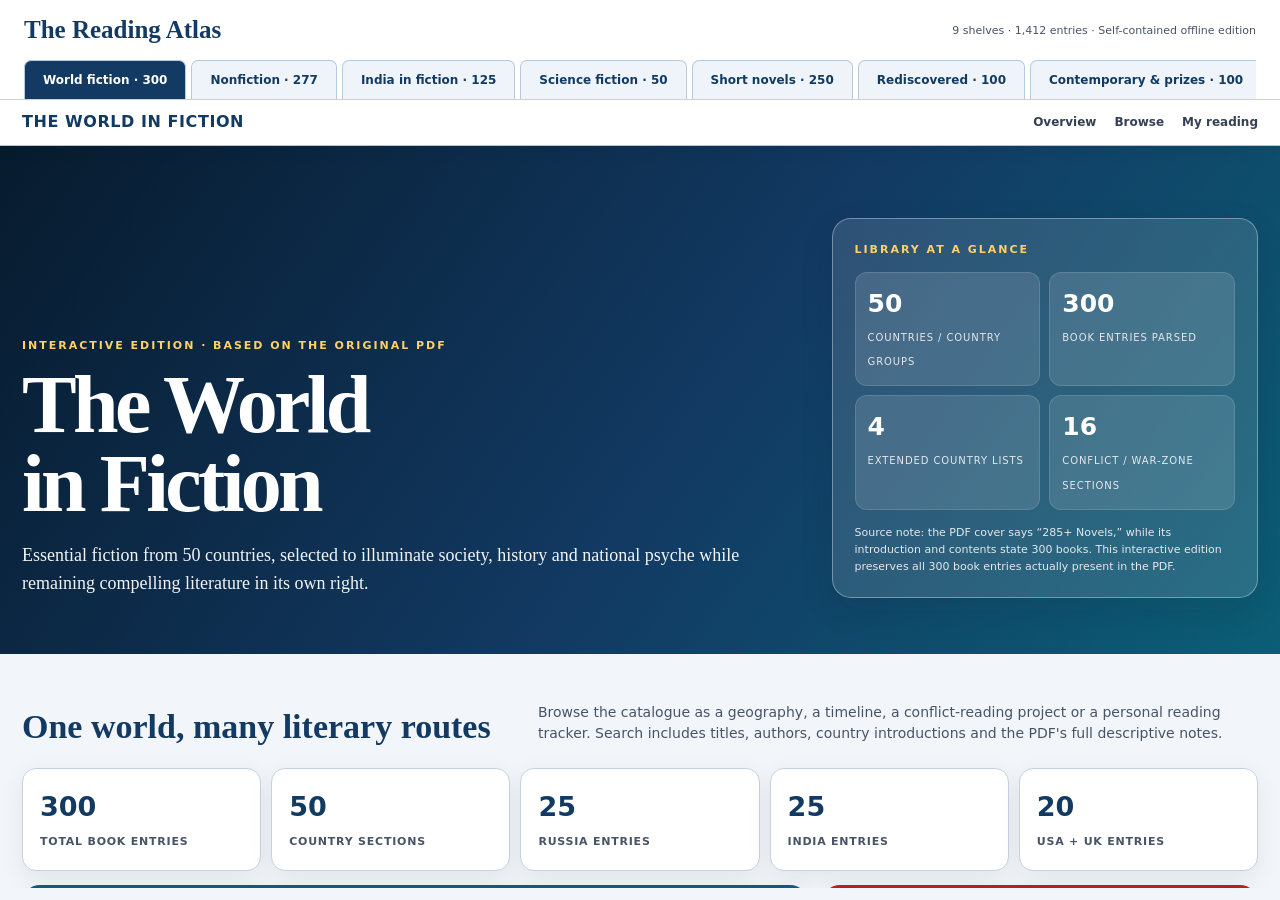
==== commit b4f62c74: "Expand contemporary reading to 100 books and unify six newer shelves with original atlas styling" ====
--- a/index.html
+++ b/index.html
@@ -1,7 +1,7 @@
 <!doctype html><html lang="en"><head><meta charset="utf-8"><meta name="viewport" content="width=device-width,initial-scale=1"><title>The Reading Atlas — Complete Offline Edition</title><style>
 *{box-sizing:border-box}body{margin:0;background:#f6f3eb;color:#173c34;font:14px system-ui,sans-serif}header{padding:16px 24px 0;border-bottom:1px solid #bac8bd;background:#fffdf7} .head{display:flex;align-items:center;justify-content:space-between;gap:20px}h1{font:25px Georgia;margin:0}small{color:#617267;font-size:11px}.tabs{display:flex;gap:5px;overflow:auto;margin-top:16px}.tabs button{cursor:pointer;border:1px solid #cbd4c8;border-bottom:0;background:#f6f3eb;color:#173c34;border-radius:7px 7px 0 0;padding:12px 18px;font:12px system-ui;white-space:nowrap}.tabs button[aria-selected=true]{background:#173c34;color:white}button:focus-visible{outline:3px solid #be4f2b;outline-offset:-3px}iframe{width:100%;height:calc(100dvh - 112px);border:0;display:block;background:#f6f3eb}iframe[hidden]{display:none}#hint{padding:8px 24px;font-size:10px;color:#617267;background:#f6f3eb} @media(max-width:600px){header{padding:12px 12px 0}.head{display:block}h1{font-size:22px}.tabs button{padding:11px 12px}small{font-size:9px}iframe{height:calc(100dvh - 125px)}}
-</style></head><body><header><div class="head"><h1>The Reading Atlas</h1><small>9 shelves · 1,380 entries · Self-contained offline edition</small></div><nav class="tabs" role="tablist" aria-label="Book collections"></nav></header><div id="panels"></div><noscript>This interactive collection requires JavaScript enabled in your browser.</noscript><script id="embedded-documents" type="application/json">{"world": "\u003c!doctype html>\n\u003chtml lang=\"en\">\n\u003chead>\n\u003cmeta charset=\"utf-8\">\n\u003cmeta name=\"viewport\" content=\"width=device-width,initial-scale=1\">\n\u003cmeta name=\"color-scheme\" content=\"light\">\n\u003ctitle>The World in Fiction — Interactive Edition\u003c/title>\n\u003cmeta name=\"description\" content=\"Interactive edition of The World in Fiction: Essential Novels from 50 Countries.\">\n\u003cstyle>\n:root{--navy:#102333;--navy2:#193b52;--gold:#c58a2b;--red:#982f30;--cream:#f4efe5;--paper:#fffdf8;--ink:#20292f;--muted:#677078;--line:#ded5c7;--green:#2c665d;--shadow:0 12px 38px rgba(31,38,43,.09)}\n*{box-sizing:border-box} html{scroll-behavior:smooth}\nbody{margin:0;background:var(--cream);color:var(--ink);font-family:Inter,ui-sans-serif,system-ui,-apple-system,BlinkMacSystemFont,\"Segoe UI\",sans-serif;line-height:1.55}\nbutton,input,select{font:inherit} button{cursor:pointer}\na{color:inherit}\n.top{position:sticky;top:0;z-index:30;background:rgba(244,239,229,.94);backdrop-filter:blur(13px);border-bottom:1px solid var(--line)}\n.nav{max-width:1320px;margin:auto;padding:10px 22px;display:flex;gap:18px;align-items:center;overflow:auto;white-space:nowrap}\n.logo{font-weight:900;color:var(--navy);letter-spacing:.035em;margin-right:auto} .nav a{font-size:12px;color:#536069;text-decoration:none;font-weight:750}\n.hero{background:linear-gradient(120deg,var(--navy),#173649 68%,#204b5d);color:#fff}\n.hero-inner{max-width:1320px;margin:auto;padding:72px 22px 56px;display:grid;grid-template-columns:1.35fr .75fr;gap:42px;align-items:end}\n.eyebrow{font-size:11px;letter-spacing:.18em;text-transform:uppercase;font-weight:900;color:#e5bd72}\nh1{font-family:Georgia,\"Times New Roman\",serif;font-size:clamp(46px,7vw,82px);line-height:.96;letter-spacing:-.045em;margin:12px 0 18px;font-weight:700}\n.hero p{font-family:Georgia,\"Times New Roman\",serif;font-size:18px;max-width:820px;color:#dce5e9;margin:0}\n.hero-card{background:rgba(255,255,255,.08);border:1px solid rgba(255,255,255,.2);border-radius:19px;padding:22px;box-shadow:var(--shadow)}\n.hero-stats{display:grid;grid-template-columns:repeat(2,1fr);gap:9px;margin-top:14px} .hero-stat{background:rgba(255,255,255,.07);border-radius:12px;padding:12px}\n.hero-stat b{font-size:25px;display:block} .hero-stat span{font-size:10px;text-transform:uppercase;letter-spacing:.09em;color:#c9d5da}\n.source-note{font-size:11px;color:#cbd7dc;margin-top:14px}\nmain{max-width:1320px;margin:auto;padding:0 22px 70px}\nsection{padding:48px 0;border-bottom:1px solid var(--line)}\n.section-head{display:flex;justify-content:space-between;align-items:end;gap:30px;margin-bottom:23px} .section-head h2{font-family:Georgia,\"Times New Roman\",serif;font-size:34px;line-height:1.05;margin:0;color:var(--navy)} .section-head p{max-width:720px;color:var(--muted);font-size:14px;margin:0}\n.stats-grid{display:grid;grid-template-columns:repeat(5,1fr);gap:10px} .statbox{background:var(--paper);border:1px solid var(--line);border-radius:14px;padding:17px;box-shadow:0 5px 18px rgba(32,41,47,.04)} .statbox b{display:block;font-size:27px;color:var(--navy)} .statbox span{font-size:11px;text-transform:uppercase;letter-spacing:.07em;color:var(--muted);font-weight:800}\n.group-grid{display:grid;grid-template-columns:1.8fr 1fr;gap:14px} .group-card{border-radius:18px;padding:23px;background:var(--paper);border:1px solid var(--line)} .group-card.conflict{border-top:5px solid var(--red)} .group-card.major{border-top:5px solid var(--navy2)} .group-card h3{margin:0 0 7px;font-family:Georgia,serif;font-size:24px} .country-pills{display:flex;flex-wrap:wrap;gap:7px;margin-top:15px} .cpill{border:1px solid var(--line);background:#f8f3e9;border-radius:999px;padding:7px 9px;font-size:11px;font-weight:800}\n.controls-wrap{position:sticky;top:42px;z-index:20;background:rgba(244,239,229,.96);backdrop-filter:blur(13px);padding:14px 0 10px;border-bottom:1px solid var(--line);margin-bottom:17px}\n.controls{display:grid;grid-template-columns:2.2fr repeat(4,1fr);gap:8px} input,select{width:100%;padding:11px 12px;border:1px solid #cbc2b4;border-radius:10px;background:var(--paper);color:var(--ink);font-size:12px;outline:none} input:focus,select:focus{border-color:var(--navy2);box-shadow:0 0 0 3px rgba(25,59,82,.1)}\n.toolrow{display:flex;flex-wrap:wrap;gap:7px;margin-top:8px} .btn{border:1px solid var(--line);background:var(--paper);color:var(--ink);border-radius:999px;padding:8px 11px;font-size:11px;font-weight:800} .btn.primary{background:var(--navy);color:#fff;border-color:var(--navy)} .btn.active{background:var(--green);color:#fff;border-color:var(--green)} .resultline{font-size:11px;color:var(--muted);margin:8px 2px 0}\n.country-list{display:grid;gap:14px} .country-card{background:var(--paper);border:1px solid var(--line);border-radius:18px;box-shadow:0 6px 22px rgba(32,41,47,.05);overflow:hidden} .country-card.conflict{border-left:5px solid var(--red)} .country-card.extended{border-top:4px solid var(--gold)}\n.country-head{padding:20px 21px 16px;display:grid;grid-template-columns:1fr auto;gap:16px;align-items:start} .country-code{font-weight:900;color:var(--gold);font-size:11px;letter-spacing:.12em} .country-name{font-family:Georgia,serif;font-size:27px;line-height:1.05;margin:3px 0 7px;color:var(--navy)} .country-intro{font-family:Georgia,serif;font-size:14px;color:#505a60;max-width:980px;margin:0} .country-meta{text-align:right;min-width:105px} .country-meta b{display:block;font-size:27px;color:var(--navy)} .country-meta span{font-size:10px;text-transform:uppercase;letter-spacing:.08em;color:var(--muted)}\n.country-actions{padding:0 21px 15px;display:flex;gap:7px;flex-wrap:wrap} .toggle{border:0;background:#eae3d7;border-radius:999px;padding:7px 10px;font-size:10px;font-weight:850;color:#526068}\n.books{display:none;border-top:1px solid var(--line);padding:10px 14px 15px;background:#faf6ee} .country-card.open .books{display:grid;grid-template-columns:repeat(2,1fr);gap:10px}\n.book{background:#fffdf8;border:1px solid #e0d8cb;border-radius:13px;padding:14px;position:relative} .book.read{opacity:.68} .book.saved{box-shadow:inset 0 0 0 2px rgba(197,138,43,.35)} .book-top{display:grid;grid-template-columns:auto 1fr auto;gap:10px;align-items:start} .num{width:25px;height:25px;border-radius:50%;background:#efe4d2;color:#986817;display:grid;place-items:center;font-size:11px;font-weight:900} .book h4{font-family:Georgia,serif;font-size:18px;line-height:1.12;margin:1px 0 4px;color:#263640} .byline{font-size:11px;font-weight:800;color:#66727a} .year{font-size:11px;font-weight:900;color:var(--gold);white-space:nowrap} .desc{font-family:Georgia,serif;font-size:13px;color:#4d5559;margin:11px 0 10px} .book-foot{display:flex;align-items:center;gap:7px;flex-wrap:wrap;border-top:1px solid #eee6da;padding-top:9px} .mini{border:0;background:#eee8de;border-radius:999px;padding:6px 8px;font-size:9px;font-weight:900;color:#57646b} .mini.on{background:var(--green);color:#fff} .mini.star.on{background:var(--gold);color:#fff} .page{margin-left:auto;font-size:9px;color:#90979b}\n.empty{padding:45px;text-align:center;border:1px dashed #cfc5b6;border-radius:16px;color:var(--muted);background:rgba(255,255,255,.35)}\n.progress-wrap{display:grid;grid-template-columns:1.2fr 1fr;gap:14px} .progress-card{background:var(--paper);border:1px solid var(--line);border-radius:17px;padding:20px} .bar{height:10px;border-radius:99px;background:#e4ddd2;overflow:hidden;margin:12px 0 8px} .bar > i{height:100%;display:block;background:var(--green);width:0} .progress-card h3{font-family:Georgia,serif;font-size:23px;margin:0;color:var(--navy)} .progress-card p{font-size:12px;color:var(--muted)} .queue{font-size:12px;display:grid;gap:6px;margin-top:10px} .queue div{padding:8px 9px;background:#f4eee4;border-radius:8px}\n.note{padding:16px 18px;background:#fff7e7;border-left:4px solid var(--gold);border-radius:0 12px 12px 0;font-size:12px;color:#61594d;margin-top:14px}\n.footer{font-size:11px;color:var(--muted);padding:30px 0 0}\n@media(max-width:980px){.hero-inner{grid-template-columns:1fr}.stats-grid{grid-template-columns:repeat(3,1fr)}.group-grid,.progress-wrap{grid-template-columns:1fr}.controls{grid-template-columns:1fr 1fr}.country-card.open .books{grid-template-columns:1fr}}\n@media(max-width:620px){.nav{padding:10px 14px}.hero-inner,main{padding-left:14px;padding-right:14px}h1{font-size:48px}.section-head{display:block}.section-head p{margin-top:8px}.stats-grid{grid-template-columns:1fr 1fr}.controls{grid-template-columns:1fr}.controls-wrap{position:relative;top:0}.country-head{grid-template-columns:1fr}.country-meta{text-align:left;display:flex;gap:8px;align-items:baseline}}\n@media print{.top,.controls-wrap,.country-actions,.book-foot{display:none!important}body{background:white}.hero{background:white;color:#111}.hero p,.source-note{color:#444}.country-card{break-inside:avoid}.books{display:grid!important;grid-template-columns:repeat(2,1fr)!important}}\n\n\n/* ===== High-contrast visibility refresh ===== */\n:root{\n  --navy:#123A63;\n  --navy2:#0B5E75;\n  --gold:#D97706;\n  --red:#B42318;\n  --cream:#F2F5F9;\n  --paper:#FFFFFF;\n  --ink:#101828;\n  --muted:#475467;\n  --line:#C7D2E0;\n  --green:#087A67;\n  --shadow:0 12px 34px rgba(15,23,42,.10);\n}\nbody{background:#F2F5F9;color:#101828}\n.top{background:rgba(255,255,255,.97);border-bottom:1px solid #B8C4D4;box-shadow:0 3px 16px rgba(15,23,42,.06)}\n.logo{color:#123A63}.nav a{color:#344054}.nav a:hover{color:#0B5E75}\n.hero{background:linear-gradient(125deg,#071B2E 0%,#123A63 55%,#0B5E75 100%)}\n.eyebrow{color:#FFD166}.hero p{color:#F2F4F7}.source-note{color:#E4E7EC}\n.hero-card{background:rgba(255,255,255,.12);border-color:rgba(255,255,255,.35)}\n.hero-stat{background:rgba(255,255,255,.12);border:1px solid rgba(255,255,255,.13)}\n.hero-stat span{color:#E4E7EC}\nsection{border-bottom-color:#C7D2E0}\n.section-head h2,.country-name,.country-meta b,.statbox b,.progress-card h3{color:#123A63}\n.section-head p,.statbox span,.resultline,.progress-card p,.footer{color:#475467}\n.statbox,.group-card,.country-card,.progress-card{background:#FFFFFF;border-color:#C7D2E0;box-shadow:0 7px 24px rgba(15,23,42,.07)}\n.group-card.major{border-top-color:#0B5E75}.group-card.conflict{border-top-color:#B42318}\n.cpill{background:#EEF4FA;border-color:#B8C9DA;color:#123A63}\n.cpill:hover{background:#DCEAF6;border-color:#7EA5C3}\n.controls-wrap{background:rgba(242,245,249,.97);border-bottom-color:#B8C4D4}\ninput,select{background:#FFFFFF;color:#101828;border:1.5px solid #AAB7C7;font-size:13px}\ninput::placeholder{color:#667085}\ninput:focus,select:focus{border-color:#0B5E75;box-shadow:0 0 0 3px rgba(11,94,117,.16)}\n.btn{background:#FFFFFF;color:#1D2939;border-color:#AAB7C7}\n.btn:hover{background:#EAF2F8;border-color:#6F8FA9}\n.btn.primary{background:#123A63;color:#FFFFFF;border-color:#123A63}\n.btn.primary:hover{background:#0D2F51}\n.btn.active{background:#087A67;color:#FFFFFF;border-color:#087A67}\n.country-card.conflict{border-left-color:#B42318}.country-card.extended{border-top-color:#D97706}\n.country-code{color:#C25F00}.country-intro{color:#344054;font-size:14.5px}\n.toggle{background:#E7EEF6;color:#243B53;border:1px solid #C2D0DF}\n.toggle:hover{background:#D7E5F2}\n.books{background:#EAF0F6;border-top-color:#C7D2E0}\n.book{background:#FFFFFF;border-color:#BCC9D8;box-shadow:0 3px 12px rgba(15,23,42,.05)}\n.book:hover{border-color:#7E9AB5;box-shadow:0 6px 18px rgba(15,23,42,.09)}\n.book.read{opacity:.82;background:#F4FBF8}\n.book.saved{box-shadow:inset 0 0 0 2px rgba(217,119,6,.55),0 3px 12px rgba(15,23,42,.05)}\n.num{background:#FFF0D7;color:#9A4A00;border:1px solid #F4C276}\n.book h4{color:#102A43}.byline{color:#475467}.year{color:#B45309}.desc{color:#344054;font-size:13.5px}\n.book-foot{border-top-color:#DCE3EA}.mini{background:#E7EEF5;color:#344054;border:1px solid #C8D2DD}.mini:hover{background:#D8E6F2}\n.mini.on{background:#087A67;color:#FFFFFF;border-color:#087A67}.mini.star.on{background:#D97706;color:#FFFFFF;border-color:#D97706}\n.page{color:#667085}.empty{background:#FFFFFF;border-color:#AAB7C7;color:#475467}\n.bar{background:#D6DEE8}.bar > i{background:linear-gradient(90deg,#0B5E75,#087A67)}\n.queue div{background:#EEF3F8;border:1px solid #D4DEE8}\n.note{background:#FFF4DE;border-left-color:#D97706;color:#4D3B1F}\nbutton:focus-visible,a:focus-visible,input:focus-visible,select:focus-visible{outline:3px solid #F59E0B;outline-offset:2px}\n@media(max-width:620px){\n  .book h4{font-size:19px}.desc{font-size:14px}.byline,.year{font-size:12px}\n  .toggle,.btn{min-height:38px}.mini{min-height:34px;font-size:10px}\n}\n\n\u003c/style>\n\u003c/head>\n\u003cbody>\n\u003cdiv class=\"top\">\u003cnav class=\"nav\">\u003cdiv class=\"logo\">THE WORLD IN FICTION\u003c/div>\u003ca href=\"#overview\">Overview\u003c/a>\u003ca href=\"#countries\">Browse\u003c/a>\u003ca href=\"#progress\">My reading\u003c/a>\u003c/nav>\u003c/div>\n\u003cheader class=\"hero\">\u003cdiv class=\"hero-inner\">\u003cdiv>\u003cdiv class=\"eyebrow\">Interactive edition · based on the original PDF\u003c/div>\u003ch1>The World\u003cbr>in Fiction\u003c/h1>\u003cp>Essential fiction from 50 countries, selected to illuminate society, history and national psyche while remaining compelling literature in its own right.\u003c/p>\u003c/div>\u003caside class=\"hero-card\">\u003cdiv class=\"eyebrow\">Library at a glance\u003c/div>\u003cdiv class=\"hero-stats\">\u003cdiv class=\"hero-stat\">\u003cb>50\u003c/b>\u003cspan>countries / country groups\u003c/span>\u003c/div>\u003cdiv class=\"hero-stat\">\u003cb>300\u003c/b>\u003cspan>book entries parsed\u003c/span>\u003c/div>\u003cdiv class=\"hero-stat\">\u003cb>4\u003c/b>\u003cspan>extended country lists\u003c/span>\u003c/div>\u003cdiv class=\"hero-stat\">\u003cb>16\u003c/b>\u003cspan>conflict / war-zone sections\u003c/span>\u003c/div>\u003c/div>\u003cdiv class=\"source-note\">Source note: the PDF cover says “285+ Novels,” while its introduction and contents state 300 books. This interactive edition preserves all 300 book entries actually present in the PDF.\u003c/div>\u003c/aside>\u003c/div>\u003c/header>\n\u003cmain>\n\u003csection id=\"overview\">\u003cdiv class=\"section-head\">\u003ch2>One world, many literary routes\u003c/h2>\u003cp>Browse the catalogue as a geography, a timeline, a conflict-reading project or a personal reading tracker. Search includes titles, authors, country introductions and the PDF's full descriptive notes.\u003c/p>\u003c/div>\u003cdiv class=\"stats-grid\">\u003cdiv class=\"statbox\">\u003cb>300\u003c/b>\u003cspan>Total book entries\u003c/span>\u003c/div>\u003cdiv class=\"statbox\">\u003cb>50\u003c/b>\u003cspan>Country sections\u003c/span>\u003c/div>\u003cdiv class=\"statbox\">\u003cb>25\u003c/b>\u003cspan>Russia entries\u003c/span>\u003c/div>\u003cdiv class=\"statbox\">\u003cb>25\u003c/b>\u003cspan>India entries\u003c/span>\u003c/div>\u003cdiv class=\"statbox\">\u003cb>20\u003c/b>\u003cspan>USA + UK entries\u003c/span>\u003c/div>\u003c/div>\n\u003cdiv class=\"group-grid\" style=\"margin-top:14px\">\u003carticle class=\"group-card major\">\u003cdiv class=\"eyebrow\" style=\"color:var(--navy2)\">Source section I\u003c/div>\u003ch3>Major World Powers & Significant Nations\u003c/h3>\u003cp style=\"color:var(--muted);font-size:13px\">The PDF's main survey: major literary traditions and nationally revealing works.\u003c/p>\u003cdiv class=\"country-pills\" id=\"majorPills\">\u003c/div>\u003c/article>\u003carticle class=\"group-card conflict\">\u003cdiv class=\"eyebrow\" style=\"color:var(--red)\">Source section II\u003c/div>\u003ch3>Active Conflict & War Zones\u003c/h3>\u003cp style=\"color:var(--muted);font-size:13px\">Selections asking what the world should read to understand places shaped by war, rupture and displacement.\u003c/p>\u003cdiv class=\"country-pills\" id=\"conflictPills\">\u003c/div>\u003c/article>\u003c/div>\u003c/section>\n\n\u003csection id=\"countries\">\u003cdiv class=\"section-head\">\u003ch2>Explore all 50 country sections\u003c/h2>\u003cp>Use the controls to narrow the catalogue. Publication-period filters are derived from the publication year printed in the PDF; all descriptions remain source text.\u003c/p>\u003c/div>\n\u003cdiv class=\"controls-wrap\">\u003cdiv class=\"controls\">\u003cinput id=\"q\" placeholder=\"Search title, author, country, description…\">\u003cselect id=\"group\">\u003coption value=\"\">All source sections\u003c/option>\u003coption>Major world powers & significant nations\u003c/option>\u003coption>Active conflict & war zones\u003c/option>\u003c/select>\u003cselect id=\"country\">\u003coption value=\"\">All countries\u003c/option>\u003c/select>\u003cselect id=\"period\">\u003coption value=\"\">All publication periods\u003c/option>\u003coption value=\"pre1900\">Before 1900\u003c/option>\u003coption value=\"1900-1945\">1900–1945\u003c/option>\u003coption value=\"1946-1989\">1946–1989\u003c/option>\u003coption value=\"1990-2009\">1990–2009\u003c/option>\u003coption value=\"2010plus\">2010+\u003c/option>\u003c/select>\u003cselect id=\"sort\">\u003coption value=\"source\">PDF order\u003c/option>\u003coption value=\"country\">Country A–Z\u003c/option>\u003coption value=\"old\">Oldest book first\u003c/option>\u003coption value=\"new\">Newest book first\u003c/option>\u003coption value=\"title\">Title A–Z\u003c/option>\u003c/select>\u003c/div>\u003cdiv class=\"toolrow\">\u003cbutton class=\"btn primary\" onclick=\"openVisible()\">Open visible countries\u003c/button>\u003cbutton class=\"btn\" id=\"savedBtn\" onclick=\"toggleSavedFilter()\">★ Saved only\u003c/button>\u003cbutton class=\"btn\" id=\"unreadBtn\" onclick=\"toggleUnreadFilter()\">Unread only\u003c/button>\u003cbutton class=\"btn\" onclick=\"randomUnread()\">Surprise me\u003c/button>\u003cbutton class=\"btn\" onclick=\"resetFilters()\">Reset\u003c/button>\u003c/div>\u003cdiv class=\"resultline\" id=\"resultline\">\u003c/div>\u003c/div>\n\u003cdiv class=\"country-list\" id=\"countryList\">\u003c/div>\u003c/section>\n\n\u003csection id=\"progress\">\u003cdiv class=\"section-head\">\u003ch2>Your reading layer\u003c/h2>\u003cp>Reading status and saved books are stored only in this browser using local storage; the HTML remains fully self-contained and works offline.\u003c/p>\u003c/div>\u003cdiv class=\"progress-wrap\">\u003carticle class=\"progress-card\">\u003ch3>Reading progress\u003c/h3>\u003cdiv class=\"bar\">\u003ci id=\"progressBar\">\u003c/i>\u003c/div>\u003cp id=\"progressText\">\u003c/p>\u003cbutton class=\"btn\" onclick=\"clearProgress()\">Clear my reading data\u003c/button>\u003c/article>\u003carticle class=\"progress-card\">\u003ch3>Saved queue\u003c/h3>\u003cdiv class=\"queue\" id=\"queue\">\u003c/div>\u003c/article>\u003c/div>\u003cdiv class=\"note\">This is a conversion of the earlier PDF, not a newly researched replacement. I have not silently added page counts, genres, ratings or other metadata that the PDF itself does not contain.\u003c/div>\u003c/section>\n\u003cdiv class=\"footer\">The World in Fiction — Interactive Edition · source structure and book annotations preserved from the earlier PDF · self-contained HTML, no internet connection required.\u003c/div>\n\u003c/main>\n\u003cscript>\nconst DATA=[{\"code\": \"USA\", \"country\": \"United States of America\", \"expected_count\": 10, \"intro\": \"American fiction is the literary heartbeat of a nation built on ambition, contradiction, and reinvention -- capturing the tension between the Dream and its dark underside. These ten novels span race, class, war, and the peculiar American genius for self-mythology.\", \"source_page\": 4, \"group\": \"Major world powers & significant nations\", \"extended\": true, \"books\": [{\"num\": 1, \"title\": \"To Kill a Mockingbird\", \"source_page\": 4, \"author\": \"Harper Lee\", \"year\": \"1960\", \"description\": \"Through Scout Finch's eyes in Depression-era Alabama, Lee anatomises racial injustice and moral courage. No novel better captures the nation's long struggle with race, law, and conscience.\", \"year_num\": 1960}, {\"num\": 2, \"title\": \"The Great Gatsby\", \"source_page\": 4, \"author\": \"F. Scott Fitzgerald\", \"year\": \"1925\", \"description\": \"The definitive novel of the American Dream's seductive illusion -- wealth, reinvention, the green light across the bay. Fitzgerald's Jazz Age portrait remains an unsurpassed diagnosis of American aspiration and its hollow core.\", \"year_num\": 1925}, {\"num\": 3, \"title\": \"Beloved\", \"source_page\": 4, \"author\": \"Toni Morrison\", \"year\": \"1987\", \"description\": \"A Nobel Prize-winning meditation on slavery's psychic aftermath. Morrison builds an almost unbearable portrait of trauma, memory, and survival that defines the African-American experience for the world.\", \"year_num\": 1987}, {\"num\": 4, \"title\": \"The Grapes of Wrath\", \"source_page\": 4, \"author\": \"John Steinbeck\", \"year\": \"1939\", \"description\": \"Steinbeck's Dust Bowl epic follows the Joad family's migration to California, laying bare class exploitation, the myth of the frontier, and the dignity of ordinary Americans crushed by economic forces.\", \"year_num\": 1939}, {\"num\": 5, \"title\": \"Moby-Dick\", \"source_page\": 4, \"author\": \"Herman Melville\", \"year\": \"1851\", \"description\": \"Ahab's mad pursuit of the White Whale is America's foundational obsession -- the individual will against an indifferent universe. The most encyclopaedic, ambiguous, and magnificent novel the country has produced.\", \"year_num\": 1851}, {\"num\": 6, \"title\": \"Invisible Man\", \"source_page\": 4, \"author\": \"Ralph Ellison\", \"year\": \"1952\", \"description\": \"An unnamed Black man moves through American society unseen. Ellison's novel -- a masterpiece of jazz-influenced prose -- is the defining account of race, identity, and the American promise of visibility denied.\", \"year_num\": 1952}, {\"num\": 7, \"title\": \"Their Eyes Were Watching God\", \"source_page\": 4, \"author\": \"Zora Neale Hurston\", \"year\": \"1937\", \"description\": \"Janie Crawford's journey toward selfhood in all-Black Florida towns is the great novel of Black women's inner life and the Harlem Renaissance's most lyrical achievement.\", \"year_num\": 1937}, {\"num\": 8, \"title\": \"Catch-22\", \"source_page\": 4, \"author\": \"Joseph Heller\", \"year\": \"1961\", \"description\": \"The American military-bureaucratic machine as absurdist comedy. Heller's WWII novel invented a new way of writing about war and institutional madness that has never been surpassed.\", \"year_num\": 1961}, {\"num\": 9, \"title\": \"Blood Meridian\", \"source_page\": 5, \"author\": \"Cormac McCarthy\", \"year\": \"1985\", \"description\": \"McCarthy's savage historical novel on the 1850s Texas-Mexico border is perhaps the most unflinching examination of American violence ever written -- a meditation on manifest destiny and human darkness.\", \"year_num\": 1985}, {\"num\": 10, \"title\": \"Adventures of Huckleberry Finn\", \"source_page\": 5, \"author\": \"Mark Twain\", \"year\": \"1884\", \"description\": \"Hemingway said all American literature comes from this one book. Huck and Jim floating the Mississippi is the nation's conscience in its purest form -- freedom, friendship, and the original sin of slavery.\", \"year_num\": 1884}]}, {\"code\": \"UK\", \"country\": \"United Kingdom\", \"expected_count\": 10, \"intro\": \"British fiction spans empire, class, war, and quiet domesticity -- a literature that invented the novel form and never stopped interrogating power and identity. These ten novels represent the sweep of that tradition.\", \"source_page\": 5, \"group\": \"Major world powers & significant nations\", \"extended\": true, \"books\": [{\"num\": 1, \"title\": \"1984\", \"source_page\": 5, \"author\": \"George Orwell\", \"year\": \"1949\", \"description\": \"Orwell's totalitarian nightmare -- surveillance, doublethink, the Ministry of Truth -- was forged from Britain's wartime experience. The world's most-read political novel and a permanent warning about state power.\", \"year_num\": 1949}, {\"num\": 2, \"title\": \"Middlemarch\", \"source_page\": 5, \"author\": \"George Eliot\", \"year\": \"1871\", \"description\": \"Widely considered the greatest English-language novel, Eliot's panoramic portrait of provincial life in reform-era England captures the aspirations and constraints of Victorian society with extraordinary precision.\", \"year_num\": 1871}, {\"num\": 3, \"title\": \"Bleak House\", \"source_page\": 5, \"author\": \"Charles Dickens\", \"year\": \"1852\", \"description\": \"Dickens used the interminable case of Jarndyce v Jarndyce to savage England's legal system, class structure, and hollow philanthropy -- a fog-shrouded masterpiece of social critique.\", \"year_num\": 1852}, {\"num\": 4, \"title\": \"Jane Eyre\", \"source_page\": 5, \"author\": \"Charlotte Bronte\", \"year\": \"1847\", \"description\": \"The first great novel of female interiority in English -- a governess asserting her moral and psychological equality against class and patriarchy. Victorian England's social hierarchy made viscerally personal.\", \"year_num\": 1847}, {\"num\": 5, \"title\": \"Wuthering Heights\", \"source_page\": 5, \"author\": \"Emily Bronte\", \"year\": \"1847\", \"description\": \"A Gothic love story set on the Yorkshire moors, Heathcliff and Catherine's destructive passion is the dark underside of Romanticism -- and one of the most original novels in any language.\", \"year_num\": 1847}, {\"num\": 6, \"title\": \"Mrs Dalloway\", \"source_page\": 5, \"author\": \"Virginia Woolf\", \"year\": \"1925\", \"description\": \"A single June day in post-WWI London. Woolf's stream-of-consciousness masterpiece invented interiority in the novel and captured the haunted quality of a civilisation that had survived the trenches.\", \"year_num\": 1925}, {\"num\": 7, \"title\": \"Never Let Me Go\", \"source_page\": 6, \"author\": \"Kazuo Ishiguro\", \"year\": \"2005\", \"description\": \"Set in an alternate England, Ishiguro's haunting novel uses clones bred for organ donation to explore memory, mortality, and the human capacity for passive acceptance of injustice.\", \"year_num\": 2005}, {\"num\": 8, \"title\": \"Brave New World\", \"source_page\": 6, \"author\": \"Aldous Huxley\", \"year\": \"1932\", \"description\": \"Where Orwell feared the boot on the face, Huxley feared a world of pleasure and distraction so total that freedom becomes unimaginable. Written in 1931, it describes the 21st century with eerie precision.\", \"year_num\": 1932}, {\"num\": 9, \"title\": \"Atonement\", \"source_page\": 6, \"author\": \"Ian McEwan\", \"year\": \"2001\", \"description\": \"A teenage girl's false accusation destroys three lives across WWII and its aftermath. McEwan's meditation on fiction, guilt, and the stories we tell about the past is the finest British novel of this century so far.\", \"year_num\": 2001}, {\"num\": 10, \"title\": \"Things Fall Apart\", \"source_page\": 6, \"author\": \"Chinua Achebe\", \"year\": \"1958\", \"description\": \"Written from Nigeria under British colonial rule, Achebe's novel is the essential counter-narrative to the colonial canon. Included here for its explicit, defining conversation with the British literary tradition.\", \"year_num\": 1958}]}, {\"code\": \"RUS\", \"country\": \"Russia\", \"expected_count\": 25, \"intro\": \"Russian literature occupies its own continent -- vast, soul-searching, and obsessed with suffering, redemption, and the collision of the individual with historical cataclysm. These 25 novels and novellas represent the full range of the tradition: from the 19th-century giants who defined the novel, through the Soviet era's literature of resistance and survival, to the 20th-century emigres who carried the flame abroad.\", \"source_page\": 6, \"group\": \"Major world powers & significant nations\", \"extended\": true, \"books\": [{\"num\": 1, \"title\": \"War and Peace\", \"source_page\": 6, \"author\": \"Leo Tolstoy\", \"year\": \"1869\", \"description\": \"Tolstoy's chronicle of Napoleonic Russia is not merely a novel but a philosophy of history -- five aristocratic families measured against the tidal forces of war and fate. The Russian soul in one book.\", \"year_num\": 1869}, {\"num\": 2, \"title\": \"The Brothers Karamazov\", \"source_page\": 6, \"author\": \"Fyodor Dostoevsky\", \"year\": \"1880\", \"description\": \"Russia's spiritual and moral wrestling match in novelistic form. Through three brothers, Dostoevsky debates God, murder, free will, and the Russian character -- Freud called it the greatest novel ever written.\", \"year_num\": 1880}, {\"num\": 3, \"title\": \"Anna Karenina\", \"source_page\": 6, \"author\": \"Leo Tolstoy\", \"year\": \"1878\", \"description\": \"The novel that Nabokov taught as the greatest ever written. Anna's tragedy is not a morality tale but a study of a society that destroys those who feel too much -- Tolstoy's most complete, compassionate work.\", \"year_num\": 1878}, {\"num\": 4, \"title\": \"Crime and Punishment\", \"source_page\": 7, \"author\": \"Fyodor Dostoevsky\", \"year\": \"1866\", \"description\": \"Raskolnikov murders a pawnbroker to prove his Napoleonic exceptionalism and is destroyed by his own conscience. Dostoevsky's psychological thriller invented the modern thriller and probed guilt more deeply than any other novel.\", \"year_num\": 1866}, {\"num\": 5, \"title\": \"The Master and Margarita\", \"source_page\": 7, \"author\": \"Mikhail Bulgakov\", \"year\": \"1967\", \"description\": \"The Devil visits Stalin-era Moscow. Bulgakov's satirical fantasy is the definitive literary indictment of Soviet bureaucracy and censorship, written in secret and published 27 years after his death.\", \"year_num\": 1967}, {\"num\": 6, \"title\": \"Doctor Zhivago\", \"source_page\": 7, \"author\": \"Boris Pasternak\", \"year\": \"1957\", \"description\": \"Banned in the USSR, awarded the Nobel Prize, smuggled out on microfilm -- Pasternak's epic of love across the Russian Revolution and Civil War is inseparable from Russia's 20th-century tragedy.\", \"year_num\": 1957}, {\"num\": 7, \"title\": \"One Day in the Life of Ivan Denisovich\", \"source_page\": 7, \"author\": \"Alexander Solzhenitsyn\", \"year\": \"1962\", \"description\": \"The single day of a Gulag prisoner becomes an entire civilisation's indictment. This slim novel cracked the Soviet Union's self-mythology and told Russians what their system really was.\", \"year_num\": 1962}, {\"num\": 8, \"title\": \"Dead Souls\", \"source_page\": 7, \"author\": \"Nikolai Gogol\", \"year\": \"1842\", \"description\": \"Chichikov travels provincial Russia buying the names of dead serfs to use as collateral. Gogol's satirical picaresque is the first great Russian novel and an indictment of bureaucracy, greed, and the absurdity of serfdom.\", \"year_num\": 1842}, {\"num\": 9, \"title\": \"The Idiot\", \"source_page\": 7, \"author\": \"Fyodor Dostoevsky\", \"year\": \"1869\", \"description\": \"Prince Myshkin -- Christ-like, epileptic, guileless -- enters St Petersburg society and is destroyed by it. Dostoevsky's meditation on goodness in a corrupt world is among his most personal and painful achievements.\", \"year_num\": 1869}, {\"num\": 10, \"title\": \"Fathers and Sons\", \"source_page\": 7, \"author\": \"Ivan Turgenev\", \"year\": \"1862\", \"description\": \"Bazarov, the first nihilist in literature, returns home and collides with the old generation. Turgenev's novel captured the generational clash that was about to convulse Russia -- and coined the word 'nihilism' for the world.\", \"year_num\": 1862}, {\"num\": 11, \"title\": \"A Hero of Our Time\", \"source_page\": 7, \"author\": \"Mikhail Lermontov\", \"year\": \"1840\", \"description\": \"Pechorin -- cold, brilliant, destructive -- is Russia's first Byronic anti-hero and the prototype for superfluous men in Turgenev, Dostoevsky, and Chekhov. The first Russian psychological novel.\", \"year_num\": 1840}, {\"num\": 12, \"title\": \"Petersburg\", \"source_page\": 7, \"author\": \"Andrei Bely\", \"year\": \"1913\", \"description\": \"A senator's son is given a bomb to assassinate his father. Bely's hallucinatory novel of pre-revolutionary St Petersburg is the most formally radical work in Russian literature -- its city as fog and terror.\", \"year_num\": 1913}, {\"num\": 13, \"title\": \"Life and Fate\", \"source_page\": 8, \"author\": \"Vasily Grossman\", \"year\": \"1980\", \"description\": \"Called the Soviet War and Peace. Grossman's massive novel -- set at Stalingrad and in the death camps -- directly compares Nazism and Stalinism, which is why the KGB arrested the manuscript itself.\", \"year_num\": 1980}, {\"num\": 14, \"title\": \"We\", \"source_page\": 8, \"author\": \"Yevgeny Zamyatin\", \"year\": \"1924\", \"description\": \"The first great dystopian novel, written in 1920 and banned in the USSR. Zamyatin's glass-city surveillance state directly inspired both Huxley's Brave New World and Orwell's 1984.\", \"year_num\": 1924}, {\"num\": 15, \"title\": \"The Foundation Pit\", \"source_page\": 8, \"author\": \"Andrei Platonov\", \"year\": \"1987\", \"description\": \"Workers dig a pit for a communal building that will never be built. Platonov's novella -- written 1930, published 57 years later -- is the most devastating portrait of Soviet collectivisation's human cost.\", \"year_num\": 1987}, {\"num\": 16, \"title\": \"Oblomov\", \"source_page\": 8, \"author\": \"Ivan Goncharov\", \"year\": \"1859\", \"description\": \"Oblomov cannot get out of bed. Goncharov's portrait of total inertia is both a comic masterpiece and a devastating critique of the Russian gentry -- 'Oblomovism' became a national diagnosis.\", \"year_num\": 1859}, {\"num\": 17, \"title\": \"The First Circle\", \"source_page\": 8, \"author\": \"Alexander Solzhenitsyn\", \"year\": \"1968\", \"description\": \"Prisoners in a sharashka (privileged Gulag research lab) face a choice: collaborate or return to the camps. Solzhenitsyn's most intellectually rich novel is the Soviet system's soul on the operating table.\", \"year_num\": 1968}, {\"num\": 18, \"title\": \"Quiet Flows the Don\", \"source_page\": 8, \"author\": \"Mikhail Sholokhov\", \"year\": \"1928-1940\", \"description\": \"The Cossack Grigory Melekhov across WWI, Revolution, and Civil War. Sholokhov's epic is the last great realist novel of the Russian tradition and the only Soviet-era Nobel winner that genuinely earned the prize.\", \"year_num\": 1928}, {\"num\": 19, \"title\": \"Lolita\", \"source_page\": 8, \"author\": \"Vladimir Nabokov\", \"year\": \"1955\", \"description\": \"Humbert Humbert's predatory obsession with a twelve-year-old girl is rendered in the most gorgeous prose in the English language. Written by a Russian in English, Lolita is both Nabokov's double exile and his conquest.\", \"year_num\": 1955}, {\"num\": 20, \"title\": \"The Gift\", \"source_page\": 8, \"author\": \"Vladimir Nabokov\", \"year\": \"1937\", \"description\": \"Nabokov's last Russian-language novel -- a young emigre poet in Berlin writing a life of Chernyshevsky. The most personal distillation of the Russian literary tradition by the man who both loved and escaped it.\", \"year_num\": 1937}, {\"num\": 21, \"title\": \"Chevengur\", \"source_page\": 8, \"author\": \"Andrei Platonov\", \"year\": \"1988\", \"description\": \"Revolutionaries build a utopian commune and wait for communism to arrive on its own. Platonov's surreal novel -- suppressed for six decades -- is the most original and heartbreaking vision of the Bolshevik dream.\", \"year_num\": 1988}, {\"num\": 22, \"title\": \"The Road to Calvary\", \"source_page\": 9, \"author\": \"Alexei Tolstoy\", \"year\": \"1920-1941\", \"description\": \"A trilogy following two St Petersburg families through WWI, Revolution, and Civil War. Alexei Tolstoy's epic is the Soviet regime's most ambitious attempt to write its own War and Peace -- and largely succeeds.\", \"year_num\": 1920}, {\"num\": 23, \"title\": \"The Enchanted Wanderer\", \"source_page\": 9, \"author\": \"Nikolai Leskov\", \"year\": \"1873\", \"description\": \"Ivan Flyagin's picaresque adventures across the Russian steppe -- a soldier, a horse trader, a monk. Leskov's kaleidoscopic novel captures the rootless Russian soul and the vastness of the empire with unique vitality.\", \"year_num\": 1873}, {\"num\": 24, \"title\": \"Red Cavalry\", \"source_page\": 9, \"author\": \"Isaac Babel\", \"year\": \"1926\", \"description\": \"Babel's cycle of stories from the 1920 Soviet-Polish War -- a Jewish intellectual among Cossack cavalry -- is the most honest account of revolutionary violence ever written by a true believer in the revolution.\", \"year_num\": 1926}, {\"num\": 25, \"title\": \"The Adolescent\", \"source_page\": 9, \"author\": \"Fyodor Dostoevsky\", \"year\": \"1875\", \"description\": \"Arkady Dolgoruky, the illegitimate son of a dissolute noble, seeks his identity and a fortune. The least-read of Dostoevsky's five major novels is among his most intimate -- the story of a Russia between certainties.\", \"year_num\": 1875}]}, {\"code\": \"FRA\", \"country\": \"France\", \"expected_count\": 5, \"intro\": \"French literature invented Realism, gave birth to Existentialism, and has never stopped interrogating liberty, reason, and what it means to be modern.\", \"source_page\": 10, \"group\": \"Major world powers & significant nations\", \"extended\": false, \"books\": [{\"num\": 1, \"title\": \"Les Miserables\", \"source_page\": 10, \"author\": \"Victor Hugo\", \"year\": \"1862\", \"description\": \"Hugo's titanic novel -- Jean Valjean pursued across decades of revolutionary France -- is at once a social manifesto, a love story, and a theological argument. No book captures the French soul's belief in justice more powerfully.\", \"year_num\": 1862}, {\"num\": 2, \"title\": \"Madame Bovary\", \"source_page\": 10, \"author\": \"Gustave Flaubert\", \"year\": \"1857\", \"description\": \"The birth of literary Realism. Flaubert's provincial doctor's wife -- destroyed by romantic illusions and a suffocating bourgeois world -- put France's middle class on the page with surgical, merciless clarity.\", \"year_num\": 1857}, {\"num\": 3, \"title\": \"The Stranger\", \"source_page\": 10, \"author\": \"Albert Camus\", \"year\": \"1942\", \"description\": \"Meursault kills a man under the Algerian sun and feels nothing. Camus's Absurdist parable defines Existentialism for the world and poses the defining question: does life have meaning?\", \"year_num\": 1942}, {\"num\": 4, \"title\": \"In Search of Lost Time\", \"source_page\": 10, \"author\": \"Marcel Proust\", \"year\": \"1913-1927\", \"description\": \"The longest novel ever written is also among the most intimate -- a seven-volume excavation of memory, time, and Belle Epoque French society that gave Europe's aristocracy its final, glittering flourish before WWI.\", \"year_num\": 1913}, {\"num\": 5, \"title\": \"Germinal\", \"source_page\": 10, \"author\": \"Emile Zola\", \"year\": \"1885\", \"description\": \"The greatest novel of labour and class war. Zola descended into the mines of northern France for research; the result is a ferocious portrait of industrial exploitation that shaped socialist movements across Europe.\", \"year_num\": 1885}]}, {\"code\": \"GER\", \"country\": \"Germany\", \"expected_count\": 5, \"intro\": \"German literature is shaped by catastrophe and conscience -- two world wars, the Holocaust, and reunification have produced fiction that confronts collective guilt with extraordinary moral seriousness.\", \"source_page\": 11, \"group\": \"Major world powers & significant nations\", \"extended\": false, \"books\": [{\"num\": 1, \"title\": \"The Tin Drum\", \"source_page\": 11, \"author\": \"Gunter Grass\", \"year\": \"1959\", \"description\": \"Oskar Matzerath decides at age three to stop growing and beats his tin drum through the rise of Nazism and WWII. Grass's grotesque masterpiece forced Germany to confront what it had done -- and become.\", \"year_num\": 1959}, {\"num\": 2, \"title\": \"All Quiet on the Western Front\", \"source_page\": 11, \"author\": \"Erich Maria Remarque\", \"year\": \"1929\", \"description\": \"The most devastating anti-war novel ever written -- Paul Baumer's WWI trench experience stripped of all glory. Burned by the Nazis in 1933, it remains the definitive account of the generation the war annihilated.\", \"year_num\": 1929}, {\"num\": 3, \"title\": \"The Reader\", \"source_page\": 11, \"author\": \"Bernhard Schlink\", \"year\": \"1995\", \"description\": \"A teenage boy's affair with an older woman becomes a moral earthquake when he discovers she was a Nazi guard. Schlink captures Germany's post-war generation's impossible reckoning with their parents' complicity.\", \"year_num\": 1995}, {\"num\": 4, \"title\": \"Steppenwolf\", \"source_page\": 11, \"author\": \"Hermann Hesse\", \"year\": \"1927\", \"description\": \"Harry Haller -- half-man, half-wolf -- wanders Weimar Republic Germany in existential crisis. Hesse's hallucinatory novel of alienation became the counterculture's bible across generations.\", \"year_num\": 1927}, {\"num\": 5, \"title\": \"The Emigrants\", \"source_page\": 11, \"author\": \"W. G. Sebald\", \"year\": \"1992\", \"description\": \"Four   Jewish   emigrants     displaced   by   the   20th   century's   upheavals.   Sebald's   hypnotic prose-photograph hybrid invented a new genre and enshrined memory and loss as Germany's inescapable literary preoccupations.\", \"year_num\": 1992}]}, {\"code\": \"CHN\", \"country\": \"China\", \"expected_count\": 5, \"intro\": \"Chinese fiction spans three thousand years -- from dynastic epics to Cultural Revolution trauma to science fiction that imagines humanity's cosmic future.\", \"source_page\": 12, \"group\": \"Major world powers & significant nations\", \"extended\": false, \"books\": [{\"num\": 1, \"title\": \"Dream of the Red Chamber\", \"source_page\": 12, \"author\": \"Cao Xueqin\", \"year\": \"1791\", \"description\": \"China's greatest novel follows the decline of an aristocratic clan. An encyclopaedia of Qing Dynasty society -- its food, fashion, poetry, and politics -- in one vast tapestry.\", \"year_num\": 1791}, {\"num\": 2, \"title\": \"To Live\", \"source_page\": 12, \"author\": \"Yu Hua\", \"year\": \"1993\", \"description\": \"Fugui survives the Civil War, the Great Leap Forward, and the Cultural Revolution, losing everyone he loves. Yu Hua's spare, devastating novel contains the entire arc of modern Chinese history in a single peasant's life.\", \"year_num\": 1993}, {\"num\": 3, \"title\": \"The Three-Body Problem\", \"source_page\": 12, \"author\": \"Liu Cixin\", \"year\": \"2008\", \"description\": \"Beginning during the Cultural Revolution and expanding to humanity's first contact with an alien civilisation, Liu's trilogy is both a portrait of China's traumatic 20th century and the most ambitious science fiction in any language.\", \"year_num\": 2008}, {\"num\": 4, \"title\": \"Red Sorghum\", \"source_page\": 12, \"author\": \"Mo Yan\", \"year\": \"1987\", \"description\": \"The Nobel laureate's multigenerational saga of a Shandong family across the Japanese occupation blends myth, violence, and sensory intensity into a style that defines Chinese Magical Realism.\", \"year_num\": 1987}, {\"num\": 5, \"title\": \"Fortress Besieged\", \"source_page\": 12, \"author\": \"Qian Zhongshu\", \"year\": \"1947\", \"description\": \"China's wittiest novel -- its marriage-as-fortress metaphor captures the educated Chinese caught between tradition and modernity in the turbulent 1930s with savage comic precision.\", \"year_num\": 1947}]}, {\"code\": \"JPN\", \"country\": \"Japan\", \"expected_count\": 5, \"intro\": \"Japanese literature moves between the aesthetic -- ma (negative space), mono no aware (pathos of things) -- and the traumatic, with Hiroshima, modernisation, and isolation recurring as its deepest wounds.\", \"source_page\": 13, \"group\": \"Major world powers & significant nations\", \"extended\": false, \"books\": [{\"num\": 1, \"title\": \"Snow Country\", \"source_page\": 13, \"author\": \"Yasunari Kawabata\", \"year\": \"1956\", \"description\": \"Kawabata's Nobel Prize-winning haiku-like novel -- a Tokyo dilettante and a mountain hot-spring geisha -- renders the Japanese aesthetic of impermanence and beauty as something felt rather than read.\", \"year_num\": 1956}, {\"num\": 2, \"title\": \"The Wind-Up Bird Chronicle\", \"source_page\": 13, \"author\": \"Haruki Murakami\", \"year\": \"1994\", \"description\": \"A missing cat spirals into Japan's suppressed wartime history in Manchuria. Murakami's dreamlike novel is both Tokyo suburban life at its most surreal and Japan's most honest reckoning with its 20th-century violence.\", \"year_num\": 1994}, {\"num\": 3, \"title\": \"No Longer Human\", \"source_page\": 13, \"author\": \"Osamu Dazai\", \"year\": \"1948\", \"description\": \"Dazai's semi-autobiographical novel -- a man who cannot connect with humanity -- was written just before his suicide and reads as Japan's confession: the mask worn in society, the abyss beneath.\", \"year_num\": 1948}, {\"num\": 4, \"title\": \"Black Rain\", \"source_page\": 13, \"author\": \"Masuji Ibuse\", \"year\": \"1966\", \"description\": \"The most compassionate novel about Hiroshima -- told through survivor testimonies assembled by a man trying to find his niece a husband despite radiation stigma. No book honours the bomb survivors more fully.\", \"year_num\": 1966}, {\"num\": 5, \"title\": \"Kokoro\", \"source_page\": 13, \"author\": \"Soseki Natsume\", \"year\": \"1914\", \"description\": \"A young man's relationship with a solitary, guilt-haunted older man (Sensei) who carries a secret. Soseki's masterwork is the novel of Meiji Japan's moral transition -- the old world ending and the new not yet born.\", \"year_num\": 1914}]}, {\"code\": \"IND\", \"country\": \"India\", \"expected_count\": 25, \"intro\": \"Indian fiction, shaped by Partition, caste, colonial inheritance, and extraordinary linguistic diversity, has produced some of the 20th and 21st century's most urgent voices. These 25 novels represent literature in English and major regional languages, spanning a century of the subcontinent's turbulent becoming.\", \"source_page\": 13, \"group\": \"Major world powers & significant nations\", \"extended\": true, \"books\": [{\"num\": 1, \"title\": \"A Fine Balance\", \"source_page\": 13, \"author\": \"Rohinton Mistry\", \"year\": \"1995\", \"description\": \"Set during Indira Gandhi's Emergency (1975-77), four characters across India's social spectrum share a Bombay apartment. Mistry's Dickensian masterpiece is the most complete portrait of modern India's cruelties and kindnesses.\", \"year_num\": 1995}, {\"num\": 2, \"title\": \"Midnight's Children\", \"source_page\": 13, \"author\": \"Salman Rushdie\", \"year\": \"1981\", \"description\": \"Saleem Sinai, born at the exact moment of Indian independence, is telepathically linked to all children born that midnight. Rushdie's Booker Prize winner is post-colonial India's founding myth retold as magical, irreverent history.\", \"year_num\": 1981}, {\"num\": 3, \"title\": \"The God of Small Things\", \"source_page\": 14, \"author\": \"Arundhati Roy\", \"year\": \"1997\", \"description\": \"Roy's debut -- a Syrian Christian family in Kerala, a forbidden love across caste lines -- captures India's caste system, communism, and postcolonial psychology with prose of shattering beauty.\", \"year_num\": 1997}, {\"num\": 4, \"title\": \"A Suitable Boy\", \"source_page\": 14, \"author\": \"Vikram Seth\", \"year\": \"1993\", \"description\": \"At 1,500 pages, Seth's novel of a mother seeking her daughter's husband across newly independent India is the great panoramic novel of the subcontinent -- Hindu-Muslim tensions, land reform, and the birth of a democracy.\", \"year_num\": 1993}, {\"num\": 5, \"title\": \"The White Tiger\", \"source_page\": 14, \"author\": \"Aravind Adiga\", \"year\": \"2008\", \"description\": \"Balram Halwai's rise from rural Bihar to Bangalore entrepreneur through murder is India's darkest, funniest self-portrait -- the 21st century's answer to caste, class, and the economic miracle's underside.\", \"year_num\": 2008}, {\"num\": 6, \"title\": \"Train to Pakistan\", \"source_page\": 14, \"author\": \"Khushwant Singh\", \"year\": \"1956\", \"description\": \"The Partition of 1947 arrives in the village of Mano Majra on the Indo-Pakistan border. Singh's slim novel is the most visceral fictional account of the subcontinent's bloodiest wound -- still essential 70 years on.\", \"year_num\": 1956}, {\"num\": 7, \"title\": \"The Shadow Lines\", \"source_page\": 14, \"author\": \"Amitav Ghosh\", \"year\": \"1988\", \"description\": \"A Calcutta family's connections to London and Dhaka across WWII and the communal riots of 1964. Ghosh's novel interrogates memory, nationalism, and the arbitrary violence of borders with unique intellectual tenderness.\", \"year_num\": 1988}, {\"num\": 8, \"title\": \"The Inheritance of Loss\", \"source_page\": 14, \"author\": \"Kiran Desai\", \"year\": \"2006\", \"description\": \"A retired judge in the Himalayas, his granddaughter, and her undocumented immigrant cook in New York. Desai's Booker Prize winner is the most unflinching portrait of globalisation's human cost from an Indian perspective.\", \"year_num\": 2006}, {\"num\": 9, \"title\": \"Interpreter of Maladies\", \"source_page\": 14, \"author\": \"Jhumpa Lahiri\", \"year\": \"1999\", \"description\": \"Lahiri's Pulitzer Prize-winning story collection captures the Indian diaspora's dislocation -- caught between a homeland becoming memory and an America that will never fully receive them. The definitive immigrant literature.\", \"year_num\": 1999}, {\"num\": 10, \"title\": \"Untouchable\", \"source_page\": 14, \"author\": \"Mulk Raj Anand\", \"year\": \"1935\", \"description\": \"A single day in the life of Bakha, a sweeper (latrine cleaner) in colonial India. Anand's novel -- introduced by E.M. Forster -- is the first great literary indictment of untouchability, written when Gandhiji was still alive.\", \"year_num\": 1935}, {\"num\": 11, \"title\": \"The Guide\", \"source_page\": 14, \"author\": \"R. K. Narayan\", \"year\": \"1960\", \"description\": \"Raju the tour guide becomes a criminal, then a reluctant saint. Narayan's Sahitya Akademi Award winner set in the fictional Malgudi is both a meditation on modern India's spiritual confusion and its funniest serious novel.\", \"year_num\": 1960}, {\"num\": 12, \"title\": \"Such a Long Journey\", \"source_page\": 15, \"author\": \"Rohinton Mistry\", \"year\": \"1991\", \"description\": \"Gustad Noble -- Parsi bank clerk in Bombay -- is caught in the conspiracy and chaos of Indira Gandhi's Bangladesh War period. Mistry's debut is the essential portrait of Parsi Mumbai at its beleaguered, dignified best.\", \"year_num\": 1991}, {\"num\": 13, \"title\": \"Sea of Poppies\", \"source_page\": 15, \"author\": \"Amitav Ghosh\", \"year\": \"2008\", \"description\": \"The first volume of Ghosh's Ibis Trilogy set the opium trade of the 1830s -- from Bihar's poppy fields to the convict ships to Mauritius. The most ambitious historical fiction about the British Empire in Indian literature.\", \"year_num\": 2008}, {\"num\": 14, \"title\": \"The Moor's Last Sigh\", \"source_page\": 15, \"author\": \"Salman Rushdie\", \"year\": \"1995\", \"description\": \"The Zogoiby family across generations of Bombay -- Jewish-Catholic-Hindu spice merchants whose decline mirrors India's -- is Rushdie's most exuberant, grief-stricken portrait of the city that shaped him.\", \"year_num\": 1995}, {\"num\": 15, \"title\": \"English, August\", \"source_page\": 15, \"author\": \"Upamanyu Chatterjee\", \"year\": \"1988\", \"description\": \"Agastya Sen, an Indian Administrative Service officer posted to a small UP town, spends a year in bemused, stoned incomprehension. The definitive novel of the educated Indian's absurd relationship with the state.\", \"year_num\": 1988}, {\"num\": 16, \"title\": \"Samskara\", \"source_page\": 15, \"author\": \"U. R. Ananthamurthy\", \"year\": \"1965\", \"description\": \"A Brahmin scholar in a Karnataka agrahara must decide whether to perform death rites for an outcast. Ananthamurthy's Kannada novella is the most philosophically searching interrogation of the caste system in any Indian language.\", \"year_num\": 1965}, {\"num\": 17, \"title\": \"Chemmeen\", \"source_page\": 15, \"author\": \"Thakazhi Sivasankara Pillai\", \"year\": \"1956\", \"description\": \"A fisherman's daughter from Kerala falls in love across community lines. Thakazhi's Malayalam novel -- the single most widely read Indian regional language work -- is the fisher community's Iliad, heartbreaking and tidal.\", \"year_num\": 1956}, {\"num\": 18, \"title\": \"Raag Darbari\", \"source_page\": 15, \"author\": \"Shrilal Shukla\", \"year\": \"1968\", \"description\": \"A government officer returns to his village in UP and finds bureaucracy, corruption, and political cynicism in their most absurd forms. Shukla's satirical Hindi novel is the definitive portrait of post-independence rural India.\", \"year_num\": 1968}, {\"num\": 19, \"title\": \"The Vendor of Sweets\", \"source_page\": 15, \"author\": \"R. K. Narayan\", \"year\": \"1967\", \"description\": \"Jagan the sweet-seller and his Americanised son: tradition versus modernity, India versus the West. Narayan distils the entire tension of post-colonial Indian society into a small, perfect tragicomedy.\", \"year_num\": 1967}, {\"num\": 20, \"title\": \"A Passage to India\", \"source_page\": 15, \"author\": \"E. M. Forster\", \"year\": \"1924\", \"description\": \"An Englishman in colonial India, a Marabar Cave incident, a criminal trial. Forster's novel -- written by an outsider -- is paradoxically the most honest English-language account of India under empire and what it did to both sides.\", \"year_num\": 1924}, {\"num\": 21, \"title\": \"Tamas\", \"source_page\": 16, \"author\": \"Bhisham Sahni\", \"year\": \"1974\", \"description\": \"Darkness -- the meaning of the Hindi title -- falls over a North Indian town during Partition. Sahni's Hindi novel, based partly on family memory, is the subcontinent's most unflinching Partition novel after Singh's.\", \"year_num\": 1974}, {\"num\": 22, \"title\": \"The Space Between Us\", \"source_page\": 16, \"author\": \"Thrity Umrigar\", \"year\": \"2006\", \"description\": \"A wealthy Parsi woman and her Hindu servant navigate the gulf of class, caste, and domestic intimacy in modern Bombay. Umrigar's novel is the most searching examination of what India's class divide does to women on both sides.\", \"year_num\": 2006}, {\"num\": 23, \"title\": \"Nectar in a Sieve\", \"source_page\": 16, \"author\": \"Kamala Markandaya\", \"year\": \"1954\", \"description\": \"Rukmani's life as a tenant farmer -- drought, industrial encroachment, the loss of children -- is an elegy for rural India's way of life written at the very moment modernisation was destroying it.\", \"year_num\": 1954}, {\"num\": 24, \"title\": \"The In-Between World of Vikram Lall\", \"source_page\": 16, \"author\": \"M. G. Vassanji\", \"year\": \"2003\", \"description\": \"A Kenyan-Indian family across Kenya's independence and corruption -- the Indian diaspora's most underexplored     literary   territory.   Vassanji's   Giller   Prize   winner   is   the   third   side   of   the India-Britain-Africa colonial triangle.\", \"year_num\": 2003}, {\"num\": 25, \"title\": \"The Lives of Others\", \"source_page\": 16, \"author\": \"Neel Mukherjee\", \"year\": \"2014\", \"description\": \"A Calcutta joint family's disintegration in the 1960s-70s, with a Naxalite rebellion subplot. Mukherjee's Booker-shortlisted novel captures the moral and political crises of Bengal with uncompromising intensity.\", \"year_num\": 2014}]}, {\"code\": \"BRA\", \"country\": \"Brazil\", \"expected_count\": 5, \"intro\": \"Brazilian literature mixes African, Indigenous, and European legacies into a distinctly tropical imagination that gave the world a distinctive literary voice.\", \"source_page\": 17, \"group\": \"Major world powers & significant nations\", \"extended\": false, \"books\": [{\"num\": 1, \"title\": \"The Posthumous Memoirs of Bras Cubas\", \"source_page\": 17, \"author\": \"Machado de Assis\", \"year\": \"1881\", \"description\": \"A dead man narrates his own pointless life. Machado's novel, written by a Black Brazilian in Rio, invented a sardonic postmodern voice 100 years early and is now recognised as a world masterpiece.\", \"year_num\": 1881}, {\"num\": 2, \"title\": \"The Devil to Pay in the Backlands\", \"source_page\": 17, \"author\": \"Joao Guimaraes Rosa\", \"year\": \"1956\", \"description\": \"A bandit chief's confessional monologue across the Sertao meditates on good, evil, and God in invented language of such richness that Guimaraes Rosa is Brazil's greatest prose stylist.\", \"year_num\": 1956}, {\"num\": 3, \"title\": \"Gabriela, Clove and Cinnamon\", \"source_page\": 17, \"author\": \"Jorge Amado\", \"year\": \"1958\", \"description\": \"Set in 1920s Bahia, Amado's sensuous novel captures Brazil's racial mixing, its African heritage, and the slow dissolution of patriarchal power in a cacao-boom town.\", \"year_num\": 1958}, {\"num\": 4, \"title\": \"The Alchemist\", \"source_page\": 17, \"author\": \"Paulo Coelho\", \"year\": \"1988\", \"description\": \"The most-translated book by a living author. Coelho's fable of an Andalusian shepherd's journey encapsulates Brazil's spiritual syncretism and the universal longing for Personal Legend.\", \"year_num\": 1988}, {\"num\": 5, \"title\": \"City of God\", \"source_page\": 17, \"author\": \"Paulo Lins\", \"year\": \"1997\", \"description\": \"Lins grew up in the Rio favela he wrote about. This documentary-novel of drug gang warfare and police violence is the essential account of Brazil's urban underclass and the real cost of inequality.\", \"year_num\": 1997}]}, {\"code\": \"COL\", \"country\": \"Colombia\", \"expected_count\": 5, \"intro\": \"Colombia's literature is defined by Garcia Marquez's Magical Realism -- a way of seeing that transforms political violence, isolation, and tropical heat into myth.\", \"source_page\": 18, \"group\": \"Major world powers & significant nations\", \"extended\": false, \"books\": [{\"num\": 1, \"title\": \"One Hundred Years of Solitude\", \"source_page\": 18, \"author\": \"Gabriel Garcia Marquez\", \"year\": \"1967\", \"description\": \"The Buendia family's seven-generation saga in the mythical Macondo is Latin America's Bible -- Colombian civil wars, banana company massacres, and history dissolved into magical, irresistible prose.\", \"year_num\": 1967}, {\"num\": 2, \"title\": \"Love in the Time of Cholera\", \"source_page\": 18, \"author\": \"Gabriel Garcia Marquez\", \"year\": \"1985\", \"description\": \"Florentino Ariza waits 51 years for Fermina Daza. Garcia Marquez sets this love story in Cartagena as it modernises -- river boats, telegraphs, and the end of the old Caribbean world.\", \"year_num\": 1985}, {\"num\": 3, \"title\": \"The Armies\", \"source_page\": 18, \"author\": \"Evelio Rosero\", \"year\": \"2007\", \"description\": \"A retired teacher in a Colombian village watches guerrillas, paramilitaries, and the army tear his community apart. Rosero's spare, terrifying novel is the essential account of Colombia's 60-year internal conflict.\", \"year_num\": 2007}, {\"num\": 4, \"title\": \"No One Writes to the Colonel\", \"source_page\": 18, \"author\": \"Gabriel Garcia Marquez\", \"year\": \"1961\", \"description\": \"A retired colonel waits fifteen years for a pension that never comes. This perfectly compressed novella captures the slow violence of bureaucracy, poverty, and dignity under siege.\", \"year_num\": 1961}, {\"num\": 5, \"title\": \"Our Lady of the Assassins\", \"source_page\": 18, \"author\": \"Fernando Vallejo\", \"year\": \"1994\", \"description\": \"A writer returns to Medellin at the height of the drug wars. Vallejo's furious novella is Medellin's violence made literary -- uncomfortable and essential.\", \"year_num\": 1994}]}, {\"code\": \"ZAF\", \"country\": \"South Africa\", \"expected_count\": 5, \"intro\": \"South African literature is written in the shadow of apartheid and its aftermath -- a literature of moral reckoning, land, and the long, unfinished work of becoming a nation.\", \"source_page\": 19, \"group\": \"Major world powers & significant nations\", \"extended\": false, \"books\": [{\"num\": 1, \"title\": \"Disgrace\", \"source_page\": 19, \"author\": \"J. M. Coetzee\", \"year\": \"1999\", \"description\": \"A Cape Town professor's retreat to his daughter's Eastern Cape farm, where history settles its accounts violently. Coetzee's Booker Prize winner is post-apartheid South Africa's most searching self-examination.\", \"year_num\": 1999}, {\"num\": 2, \"title\": \"Cry, the Beloved Country\", \"source_page\": 19, \"author\": \"Alan Paton\", \"year\": \"1948\", \"description\": \"Written the year the National Party came to power, Paton's novel of a Zulu pastor searching for his son in Johannesburg became the world's introduction to apartheid -- a lament for a beautiful land being destroyed.\", \"year_num\": 1948}, {\"num\": 3, \"title\": \"July's People\", \"source_page\": 19, \"author\": \"Nadine Gordimer\", \"year\": \"1981\", \"description\": \"In an imagined near-future revolution, a white liberal family takes refuge with their Black servant July. Gordimer's disquieting novel dismantles the comfortable myths white South Africans told themselves.\", \"year_num\": 1981}, {\"num\": 4, \"title\": \"Triomf\", \"source_page\": 19, \"author\": \"Marlene van Niekerk\", \"year\": \"1994\", \"description\": \"Set in the white Afrikaner working-class suburb built on the bulldozed ruins of Sophiatown, van Niekerk's dark, grotesque novel is Afrikanerdom's self-portrait at the moment of apartheid's collapse.\", \"year_num\": 1994}, {\"num\": 5, \"title\": \"Born a Crime\", \"source_page\": 19, \"author\": \"Trevor Noah\", \"year\": \"2016\", \"description\": \"Noah's memoir about growing up mixed-race under apartheid -- where his very existence was illegal -- is the most accessible, joyful, and devastating introduction to what South Africa's racial system actually meant.\", \"year_num\": 2016}]}, {\"code\": \"NGA\", \"country\": \"Nigeria\", \"expected_count\": 5, \"intro\": \"Nigerian literature, writing in English from a post-colonial perspective, has produced some of the 20th and 21st century's most powerful voices, negotiating tradition, colonial inheritance, and civil war.\", \"source_page\": 20, \"group\": \"Major world powers & significant nations\", \"extended\": false, \"books\": [{\"num\": 1, \"title\": \"Things Fall Apart\", \"source_page\": 20, \"author\": \"Chinua Achebe\", \"year\": \"1958\", \"description\": \"Okonkwo's story -- Igbo warrior, tradition, the arrival of Christian missionaries -- is Africa's most-read novel and the founding text of African literature in English. Achebe gave Nigeria its own voice on the global stage.\", \"year_num\": 1958}, {\"num\": 2, \"title\": \"Half of a Yellow Sun\", \"source_page\": 20, \"author\": \"Chimamanda Ngozi Adichie\", \"year\": \"2006\", \"description\": \"The Nigeria-Biafra War (1967-70) through three characters -- a houseboy, a twin sister, and a British journalist. Adichie's Booker Prize winner rescued the Biafran genocide from historical amnesia.\", \"year_num\": 2006}, {\"num\": 3, \"title\": \"Purple Hibiscus\", \"source_page\": 20, \"author\": \"Chimamanda Ngozi Adichie\", \"year\": \"2003\", \"description\": \"Kambili's father is a model Catholic citizen and a domestic tyrant. Adichie's debut maps the trauma of religious extremism and political repression in 1990s Nigeria.\", \"year_num\": 2003}, {\"num\": 4, \"title\": \"The Palm-Wine Drinkard\", \"source_page\": 20, \"author\": \"Amos Tutuola\", \"year\": \"1952\", \"description\": \"A man descends into Yoruba spirit-world to retrieve his dead palm-wine tapster. Written in Tutuola's distinctive Yoruba-inflected English, it was the first African novel published internationally.\", \"year_num\": 1952}, {\"num\": 5, \"title\": \"Americanah\", \"source_page\": 20, \"author\": \"Chimamanda Ngozi Adichie\", \"year\": \"2013\", \"description\": \"Ifemelu navigates race, identity, and love across Nigeria, America, and Britain. Adichie's novel is both Nigeria's sharpest portrait of the diaspora experience and America's most incisive outside observer.\", \"year_num\": 2013}]}, {\"code\": \"IRN\", \"country\": \"Iran\", \"expected_count\": 5, \"intro\": \"Persian literature is one of humanity's oldest -- from Rumi and Hafez to the 20th-century novel shaped by revolution, war with Iraq, and literature of resistance written under censorship.\", \"source_page\": 21, \"group\": \"Major world powers & significant nations\", \"extended\": false, \"books\": [{\"num\": 1, \"title\": \"The Blind Owl\", \"source_page\": 21, \"author\": \"Sadegh Hedayat\", \"year\": \"1937\", \"description\": \"Iran's most celebrated novel -- a painter's hallucinatory descent into obsession and murder -- is the Iranian psyche's dark mirror, written by a man who would eventually take his own life in Paris.\", \"year_num\": 1937}, {\"num\": 2, \"title\": \"My Uncle Napoleon\", \"source_page\": 21, \"author\": \"Iraj Pezeshkzad\", \"year\": \"1973\", \"description\": \"Iran's most beloved comic novel -- a pompous uncle who sees himself as Napoleon. Beneath its brilliant farce lies a portrait of Iranian paranoia, honour obsession, and anti-British conspiracy thinking.\", \"year_num\": 1973}, {\"num\": 3, \"title\": \"Savushun\", \"source_page\": 21, \"author\": \"Simin Daneshvar\", \"year\": \"1969\", \"description\": \"The first novel published by an Iranian woman -- a Shiraz family during WWII-era occupation. Daneshvar's masterpiece gave Iranian women a literary voice and Iran an identity beyond oil and empire.\", \"year_num\": 1969}, {\"num\": 4, \"title\": \"Reading Lolita in Tehran\", \"source_page\": 21, \"author\": \"Azar Nafisi\", \"year\": \"2003\", \"description\": \"A professor gathers female students to read banned Western literature in her Tehran living room. Part memoir, part literary criticism -- the essential experience of women living under the Islamic Republic.\", \"year_num\": 2003}, {\"num\": 5, \"title\": \"The Colonel\", \"source_page\": 21, \"author\": \"Mahmoud Dowlatabadi\", \"year\": \"2009\", \"description\": \"A retired colonel buries one of his children killed by the Islamic Republic during a rainy night. Long banned, Dowlatabadi's novel is Iran's most searing portrait of revolution devouring its own children.\", \"year_num\": 2009}]}, {\"code\": \"TUR\", \"country\": \"Turkey\", \"expected_count\": 5, \"intro\": \"Turkish literature sits at the crossroads of East and West -- Ottoman past, secular republic, Kurdish conflict, and the tensions of a nation always negotiating its identity.\", \"source_page\": 22, \"group\": \"Major world powers & significant nations\", \"extended\": false, \"books\": [{\"num\": 1, \"title\": \"Snow\", \"source_page\": 22, \"author\": \"Orhan Pamuk\", \"year\": \"2002\", \"description\": \"A poet visits a snow-locked border town and finds himself in a collision of Islamism, secularism, and Kurdish nationalism. Pamuk's Nobel Prize-winning novel is modern Turkey's most honest self-portrait.\", \"year_num\": 2002}, {\"num\": 2, \"title\": \"My Name Is Red\", \"source_page\": 22, \"author\": \"Orhan Pamuk\", \"year\": \"1998\", \"description\": \"Ottoman Istanbul's miniaturist painters debate Western perspective versus Islamic artistic tradition. A murder mystery and a meditation on cultural identity and the East-West tension.\", \"year_num\": 1998}, {\"num\": 3, \"title\": \"The Time Regulation Institute\", \"source_page\": 22, \"author\": \"Ahmet Hamdi Tanpinar\", \"year\": \"1962\", \"description\": \"A satire of Turkish modernisation -- a bureaucracy created to regulate all the nation's clocks. Tanpinar's absurdist masterpiece captures the comedy and tragedy of a society caught between East and West.\", \"year_num\": 1962}, {\"num\": 4, \"title\": \"Memed, My Hawk\", \"source_page\": 22, \"author\": \"Yasar Kemal\", \"year\": \"1955\", \"description\": \"A young Anatolian villager becomes a bandit hero fighting feudal landlords. Kemal's epic folk-novel is rural Turkey in literature -- its landscapes, poverty, and stubborn dignity.\", \"year_num\": 1955}, {\"num\": 5, \"title\": \"Istanbul: Memories and the City\", \"source_page\": 22, \"author\": \"Orhan Pamuk\", \"year\": \"2003\", \"description\": \"Pamuk's love letter to Istanbul weaves personal history with the city's huzun (collective melancholy). No book captures the sadness of a once-imperial city more beautifully.\", \"year_num\": 2003}]}, {\"code\": \"ARG\", \"country\": \"Argentina\", \"expected_count\": 5, \"intro\": \"Argentine literature reinvented the short story, invented meta-fiction, and produced in Borges one of the most influential writers of the 20th century -- a literature of labyrinths, mirrors, and the gaucho plain.\", \"source_page\": 23, \"group\": \"Major world powers & significant nations\", \"extended\": false, \"books\": [{\"num\": 1, \"title\": \"Ficciones\", \"source_page\": 23, \"author\": \"Jorge Luis Borges\", \"year\": \"1944\", \"description\": \"Borges' story collection -- libraries of infinite books, circular ruins, a man who remembers everything -- invented postmodernism before the word existed. No Argentine writer is thinkable without him.\", \"year_num\": 1944}, {\"num\": 2, \"title\": \"Hopscotch (Rayuela)\", \"source_page\": 23, \"author\": \"Julio Cortazar\", \"year\": \"1963\", \"description\": \"A novel you can read in multiple orders: a Buenos Aires-Paris love story that simultaneously deconstructs itself. Cortazar's masterpiece is Latin America's most radical experiment in novelistic form.\", \"year_num\": 1963}, {\"num\": 3, \"title\": \"The Invention of Morel\", \"source_page\": 23, \"author\": \"Adolfo Bioy Casares\", \"year\": \"1940\", \"description\": \"A fugitive on a deserted island discovers he shares it with projections of a past social gathering. This philosophical thriller -- praised by Borges -- is the most elegant science fiction novella in Spanish.\", \"year_num\": 1940}, {\"num\": 4, \"title\": \"Kiss of the Spider Woman\", \"source_page\": 23, \"author\": \"Manuel Puig\", \"year\": \"1976\", \"description\": \"Two prisoners in a Buenos Aires jail -- a gay window dresser and a Marxist guerrilla -- share a cell under Peron's regime. Puig's novel, told entirely in dialogue, is the most compassionate account of Argentina's dirty war.\", \"year_num\": 1976}, {\"num\": 5, \"title\": \"Santa Evita\", \"source_page\": 23, \"author\": \"Tomas Eloy Martinez\", \"year\": \"1995\", \"description\": \"The fate of Eva Peron's embalmed corpse across three decades of Argentine history. Martinez's phantasmagoric novel is the most brilliant account of Peronism, the cult of the dead, and Argentina's addiction to myth.\", \"year_num\": 1995}]}, {\"code\": \"MEX\", \"country\": \"Mexico\", \"expected_count\": 5, \"intro\": \"Mexican literature carries three civilisations -- Aztec, colonial Spanish, and modern mestizo -- and produces fiction of extraordinary mythic density, from Rulfo's ghost-haunted plains to Bolano's savage detectives.\", \"source_page\": 24, \"group\": \"Major world powers & significant nations\", \"extended\": false, \"books\": [{\"num\": 1, \"title\": \"Pedro Paramo\", \"source_page\": 24, \"author\": \"Juan Rulfo\", \"year\": \"1955\", \"description\": \"Juan Preciado travels to Comala to find his father Pedro Paramo and finds only ghosts. Rulfo's 100-page masterpiece -- a ghost story, a meditation on power and death -- is the seed from which all Latin American Magical Realism grew.\", \"year_num\": 1955}, {\"num\": 2, \"title\": \"Like Water for Chocolate\", \"source_page\": 24, \"author\": \"Laura Esquivel\", \"year\": \"1989\", \"description\": \"Tita de la Garza's forbidden love and magical cooking in revolutionary-era Mexico. Esquivel's novel is the most popular account of Mexican feminine domestic life -- and the country's pre-Columbian and colonial culinary heritage.\", \"year_num\": 1989}, {\"num\": 3, \"title\": \"The Death of Artemio Cruz\", \"source_page\": 24, \"author\": \"Carlos Fuentes\", \"year\": \"1962\", \"description\": \"A dying Mexican tycoon revisits his corrupt life across the Mexican Revolution and its betrayal. Fuentes'   modernist    tour   de    force   is   the   definitive   novel   of   Mexico's   post-revolutionary disillusionment.\", \"year_num\": 1962}, {\"num\": 4, \"title\": \"Aura\", \"source_page\": 24, \"author\": \"Carlos Fuentes\", \"year\": \"1962\", \"description\": \"A young historian hired to complete an old general's memoirs finds himself trapped in a house of mirrors between a young woman and her aged mistress. Fuentes' Gothic novella is Mexico's most perfect uncanny tale.\", \"year_num\": 1962}, {\"num\": 5, \"title\": \"The Underdogs\", \"source_page\": 24, \"author\": \"Mariano Azuela\", \"year\": \"1915\", \"description\": \"Written during the Revolution it depicts, Azuela's novel of peasant soldiers who fight without knowing why is the founding text of Mexican revolutionary literature -- raw, disillusioned, and still alive.\", \"year_num\": 1915}]}, {\"code\": \"ITA\", \"country\": \"Italy\", \"expected_count\": 5, \"intro\": \"Italian literature inherits Dante and Boccaccio and has spent five centuries figuring out what comes next -- producing in the 20th century a body of fiction that confronts fascism, war, and the weight of classical civilization.\", \"source_page\": 25, \"group\": \"Major world powers & significant nations\", \"extended\": false, \"books\": [{\"num\": 1, \"title\": \"The Leopard\", \"source_page\": 25, \"author\": \"Giuseppe Tomasi di Lampedusa\", \"year\": \"1958\", \"description\": \"The Sicilian Prince of Salina watches his aristocratic world collapse as Garibaldi's revolution sweeps Italy in 1860. Lampedusa's novel -- published posthumously -- is the greatest meditation on historical change and the necessity of adaptation.\", \"year_num\": 1958}, {\"num\": 2, \"title\": \"If on a winter's night a traveler\", \"source_page\": 25, \"author\": \"Italo Calvino\", \"year\": \"1979\", \"description\": \"A novel about reading a novel -- the second person 'You' trying to read a book that keeps being interrupted. Calvino's metafictional masterpiece is Italian literature's most playful and serious meditation on storytelling.\", \"year_num\": 1979}, {\"num\": 3, \"title\": \"The Name of the Rose\", \"source_page\": 25, \"author\": \"Umberto Eco\", \"year\": \"1980\", \"description\": \"A Franciscan monk investigates murders in a medieval Italian monastery. Eco's philosophical thriller -- a postmodern detective novel, a meditation on censorship and knowledge -- is the most intellectually dense bestseller ever written.\", \"year_num\": 1980}, {\"num\": 4, \"title\": \"Christ Stopped at Eboli\", \"source_page\": 25, \"author\": \"Carlo Levi\", \"year\": \"1945\", \"description\": \"A Jewish anti-fascist doctor exiled to a remote Lucanian village describes a Italy entirely outside history and modernity. Levi's memoir-novel revealed the South to the North and is the essential book about Italian internal colonialism.\", \"year_num\": 1945}, {\"num\": 5, \"title\": \"My Brilliant Friend\", \"source_page\": 25, \"author\": \"Elena Ferrante\", \"year\": \"2011\", \"description\": \"Elena and Lila growing up in a violent Naples neighbourhood across 60 years. Ferrante's Neapolitan tetralogy is the most powerful fictional account of female friendship, class escape, and Italian post-war society ever written.\", \"year_num\": 2011}]}, {\"code\": \"ESP\", \"country\": \"Spain\", \"expected_count\": 5, \"intro\": \"Spanish literature gave the world the novel -- Don Quixote is its founding text -- and has produced across five centuries a literature defined by religious intensity, civil war, and the weight of empire's loss.\", \"source_page\": 26, \"group\": \"Major world powers & significant nations\", \"extended\": false, \"books\": [{\"num\": 1, \"title\": \"Don Quixote\", \"source_page\": 26, \"author\": \"Miguel de Cervantes\", \"year\": \"1605\", \"description\": \"The first modern novel. Cervantes' mad knight tilting at windmills is the prototype for every novel written since -- the gap between imagination and reality, between the ideal and the actual, that fiction has been exploring ever since.\", \"year_num\": 1605}, {\"num\": 2, \"title\": \"The Time of the Doves\", \"source_page\": 26, \"author\": \"Merce Rodoreda\", \"year\": \"1962\", \"description\": \"Natalia's life in Barcelona across the Spanish Civil War and its aftermath -- the most human account of what Franco's war did to ordinary women, written in Catalan under Franco's censorship and smuggled out to be published in exile.\", \"year_num\": 1962}, {\"num\": 3, \"title\": \"Nada\", \"source_page\": 26, \"author\": \"Carmen Laforet\", \"year\": \"1944\", \"description\": \"An 18-year-old arrives in post-Civil War Barcelona to study and finds her relatives destroyed by poverty, violence, and repression. Laforet's debut -- written at 23 -- is the definitive portrait of Franco's Spain from inside.\", \"year_num\": 1944}, {\"num\": 4, \"title\": \"The Shadow of the Wind\", \"source_page\": 26, \"author\": \"Carlos Ruiz Zafon\", \"year\": \"2001\", \"description\": \"A boy discovers a mysterious novel by Julian Carax in a Cemetery of Forgotten Books. Zafon's Gothic love letter to Barcelona -- the city under Franco, its layers of secrets -- became Spain's bestselling post-war novel.\", \"year_num\": 2001}, {\"num\": 5, \"title\": \"Soldiers of Salamis\", \"source_page\": 26, \"author\": \"Javier Cercas\", \"year\": \"2001\", \"description\": \"A journalist investigates whether a Republican soldier spared a Francoist writer's life at the end of the Civil War. Cercas' novel -- part investigation, part meditation -- is the most honest reckoning with the Civil War's moral complexity.\", \"year_num\": 2001}]}, {\"code\": \"EGY\", \"country\": \"Egypt\", \"expected_count\": 5, \"intro\": \"Egyptian literature, the Arab world's richest and most prolific, produced the only Arab Nobel Prize winner and a tradition of social realism that chronicled Cairo's transformation across the 20th century.\", \"source_page\": 27, \"group\": \"Major world powers & significant nations\", \"extended\": false, \"books\": [{\"num\": 1, \"title\": \"The Cairo Trilogy\", \"source_page\": 27, \"author\": \"Naguib Mahfouz\", \"year\": \"1956-1957\", \"description\": \"Three generations of the Abd al-Jawad family in Cairo's old quarter from WWI to the 1952 Revolution. Mahfouz's Nobel Prize-winning trilogy is the Arab world's equivalent of Tolstoy -- society, politics, and individual conscience in one vast portrait.\", \"year_num\": 1956}, {\"num\": 2, \"title\": \"Midaq Alley\", \"source_page\": 27, \"author\": \"Naguib Mahfouz\", \"year\": \"1947\", \"description\": \"A single alley in old Cairo and all its inhabitants -- the dreamer, the barber, the marriage broker, the girl seduced by modernity. Mahfouz's most compact social portrait is Cairo as a microcosm of Egyptian contradiction.\", \"year_num\": 1947}, {\"num\": 3, \"title\": \"The Yacoubian Building\", \"source_page\": 27, \"author\": \"Alaa Al Aswany\", \"year\": \"2002\", \"description\": \"Cairo's most famous art deco building and all its tenants -- secular elites, Islamists, homosexuals, the corrupt. Al Aswany's novel was Egypt's bestselling book in decades and a precursor to the 2011 revolution.\", \"year_num\": 2002}, {\"num\": 4, \"title\": \"Zaat\", \"source_page\": 27, \"author\": \"Sonallah Ibrahim\", \"year\": \"1992\", \"description\": \"An Egyptian woman accumulates appliances and newspaper clippings across three decades of Sadat and Mubarak's Egypt. Ibrahim's formally radical novel -- consumer goods as the measure of a life -- is the best portrait of Egypt's infitah betrayal.\", \"year_num\": 1992}, {\"num\": 5, \"title\": \"The Map of Love\", \"source_page\": 27, \"author\": \"Ahdaf Soueif\", \"year\": \"1999\", \"description\": \"Two love stories across a century -- an English woman in Egypt in 1900 and her great-niece in 1997. Soueif's Booker-shortlisted novel is the most nuanced account of the Anglo-Egyptian encounter and its colonial legacies.\", \"year_num\": 1999}]}, {\"code\": \"PAK\", \"country\": \"Pakistan\", \"expected_count\": 5, \"intro\": \"Pakistani literature in English is one of the youngest and most urgent literary traditions in the world -- a literature born in Partition, shaped by military rule, nuclear anxiety, and the war on terror.\", \"source_page\": 28, \"group\": \"Major world powers & significant nations\", \"extended\": false, \"books\": [{\"num\": 1, \"title\": \"A Case of Exploding Mangoes\", \"source_page\": 28, \"author\": \"Mohammed Hanif\", \"year\": \"2008\", \"description\": \"A junior air force officer plots to assassinate General Zia ul-Haq. Hanif's satirical novel is the most irreverent and entertaining portrait of Pakistan's military-political absurdity ever written.\", \"year_num\": 2008}, {\"num\": 2, \"title\": \"Moth Smoke\", \"source_page\": 28, \"author\": \"Mohsin Hamid\", \"year\": \"2000\", \"description\": \"A sacked banker in Lahore slides into heroin addiction and crime against the backdrop of Pakistan's 1998 nuclear tests. Hamid's debut captures the class system and moral dissolution of elite Pakistani society with corrosive elegance.\", \"year_num\": 2000}, {\"num\": 3, \"title\": \"The Reluctant Fundamentalist\", \"source_page\": 28, \"author\": \"Mohsin Hamid\", \"year\": \"2007\", \"description\": \"A Pakistani Princeton graduate tells an American stranger in Lahore why he left his Wall Street career after 9/11. Hamid's monologue novel is the most concise account of the post-9/11 Muslim identity crisis ever written.\", \"year_num\": 2007}, {\"num\": 4, \"title\": \"Home Fire\", \"source_page\": 28, \"author\": \"Kamila Shamsie\", \"year\": \"2017\", \"description\": \"A British-Pakistani family is torn apart when one sibling joins ISIS. Shamsie's retelling of Sophocles' Antigone is the essential novel about radicalisation, belonging, and the impossible positions Muslim families occupy in the West.\", \"year_num\": 2017}, {\"num\": 5, \"title\": \"In Other Rooms, Other Wonders\", \"source_page\": 28, \"author\": \"Daniyal Mueenuddin\", \"year\": \"2009\", \"description\": \"Stories of a feudal Pakistani landowner and all who depend on him -- from his New York-educated son to the most junior servants. Mueenuddin's debut maps Pakistan's feudal social structure with Chekhovian precision.\", \"year_num\": 2009}]}, {\"code\": \"IDN\", \"country\": \"Indonesia\", \"expected_count\": 5, \"intro\": \"Indonesian literature is dominated by Pramoedya Ananta Toer, who wrote his masterwork in prison on the Buru Island penal colony and became one of the most nominated writers never to win the Nobel Prize.\", \"source_page\": 29, \"group\": \"Major world powers & significant nations\", \"extended\": false, \"books\": [{\"num\": 1, \"title\": \"This Earth of Mankind\", \"source_page\": 29, \"author\": \"Pramoedya Ananta Toer\", \"year\": \"1980\", \"description\": \"Minke, a young Javanese student in colonial Dutch East Indies, falls in love across racial lines and awakens politically. The first of Pramoedya's Buru Quartet -- dictated to fellow prisoners and smuggled out -- is one of the great anti-colonial novels.\", \"year_num\": 1980}, {\"num\": 2, \"title\": \"Child of All Nations\", \"source_page\": 29, \"author\": \"Pramoedya Ananta Toer\", \"year\": \"1980\", \"description\": \"Minke's political consciousness develops as he witnesses Dutch colonial exploitation. The Buru Quartet's second volume is the Indonesian national awakening in fiction form.\", \"year_num\": 1980}, {\"num\": 3, \"title\": \"Footsteps\", \"source_page\": 29, \"author\": \"Pramoedya Ananta Toer\", \"year\": \"1985\", \"description\": \"Minke founds Indonesia's first native newspaper and the first national organisation. Pramoedya's third volume is one of the great novels of journalism and political organising as acts of resistance.\", \"year_num\": 1985}, {\"num\": 4, \"title\": \"House of Glass\", \"source_page\": 29, \"author\": \"Pramoedya Ananta Toer\", \"year\": \"1988\", \"description\": \"Told from the perspective of the Dutch colonial investigator pursuing Minke, the Buru Quartet's final volume is a meditation on surveillance, collaboration, and the psychology of the coloniser.\", \"year_num\": 1988}, {\"num\": 5, \"title\": \"The Rainbow Troops\", \"source_page\": 29, \"author\": \"Andrea Hirata\", \"year\": \"2005\", \"description\": \"Ten children on the tin-mining island of Belitung fight for the right to education against a corporation that wants their school closed. Indonesia's bestselling novel is a celebration of the human hunger for learning.\", \"year_num\": 2005}]}, {\"code\": \"KEN\", \"country\": \"Kenya\", \"expected_count\": 5, \"intro\": \"Kenyan literature in English is synonymous with Ngugi wa Thiong'o -- one of the most important writers of the post-colonial world, who eventually rejected English itself for his mother tongue Gikuyu as an act of cultural decolonisation.\", \"source_page\": 30, \"group\": \"Major world powers & significant nations\", \"extended\": false, \"books\": [{\"num\": 1, \"title\": \"A Grain of Wheat\", \"source_page\": 30, \"author\": \"Ngugi wa Thiong'o\", \"year\": \"1967\", \"description\": \"Four Kenyans prepare for Uhuru (independence) while carrying the weight of their actions during the Mau Mau uprising. Ngugi's masterpiece is the most morally complex portrait of anti-colonial struggle and its cost in any African literature.\", \"year_num\": 1967}, {\"num\": 2, \"title\": \"Weep Not, Child\", \"source_page\": 30, \"author\": \"Ngugi wa Thiong'o\", \"year\": \"1964\", \"description\": \"The first novel in English by an East African -- Njoroge's education during the Mau Mau Emergency. Ngugi's debut is the essential account of how colonialism destroyed the thing it claimed to bring: hope through education.\", \"year_num\": 1964}, {\"num\": 3, \"title\": \"Petals of Blood\", \"source_page\": 30, \"author\": \"Ngugi wa Thiong'o\", \"year\": \"1977\", \"description\": \"Four characters in post-independence Kenya find that nothing has changed except who does the exploiting. This is the novel that led to Ngugi's imprisonment by the Kenyatta government -- Kenya's most important political novel.\", \"year_num\": 1977}, {\"num\": 4, \"title\": \"Devil on the Cross\", \"source_page\": 30, \"author\": \"Ngugi wa Thiong'o\", \"year\": \"1982\", \"description\": \"Written on toilet paper in prison in Ngugi's native Gikuyu language, this allegorical novel of a feast where thieves and robbers compete is the most radical act in African literary history.\", \"year_num\": 1982}, {\"num\": 5, \"title\": \"Wizard of the Crow\", \"source_page\": 30, \"author\": \"Ngugi wa Thiong'o\", \"year\": \"2006\", \"description\": \"A comic epic satire of an African dictatorship -- the ruler wants to build a tower to Heaven, his people are suffering. Ngugi's longest and funniest novel is the definitive satirical portrait of post-colonial African governance.\", \"year_num\": 2006}]}, {\"code\": \"GRE\", \"country\": \"Greece\", \"expected_count\": 5, \"intro\": \"Greek literature spans 3,000 years -- from Homer's epics that founded Western literature, to Kazantzakis's modern explorations of Greek identity, spirituality, and the burden of classical inheritance.\", \"source_page\": 31, \"group\": \"Major world powers & significant nations\", \"extended\": false, \"books\": [{\"num\": 1, \"title\": \"Zorba the Greek\", \"source_page\": 31, \"author\": \"Nikos Kazantzakis\", \"year\": \"1946\", \"description\": \"A bookish narrator and his exuberant companion Alexis Zorba work a Cretan lignite mine. Kazantzakis's novel is the fullest expression of the Greek character -- its vitality, its fatalism, its dance in the face of disaster.\", \"year_num\": 1946}, {\"num\": 2, \"title\": \"The Last Temptation of Christ\", \"source_page\": 31, \"author\": \"Nikos Kazantzakis\", \"year\": \"1955\", \"description\": \"Kazantzakis's Jesus -- torn between human desire and divine duty -- scandalised the Greek Orthodox Church and was banned. It is the most psychologically honest fictional exploration of the Christ story ever attempted.\", \"year_num\": 1955}, {\"num\": 3, \"title\": \"The Captain's Daughter\", \"source_page\": 31, \"author\": \"Stratis Myrivilis\", \"year\": \"1933\", \"description\": \"Set on Lesbos across WWI and the Asia Minor Catastrophe of 1922 -- when Turkey expelled its Greek population -- Myrivilis's novel is the essential account of the event that shaped modern Greek identity above all others.\", \"year_num\": 1933}, {\"num\": 4, \"title\": \"Beloved and Rejected\", \"source_page\": 31, \"author\": \"Alexandros Papadiamantis\", \"year\": \"1879\", \"description\": \"Papadiamantis -- the father of modern Greek prose -- captures life on the Aegean island of Skiathos with a tenderness and spiritual depth that gave Greek literature its modern vernacular voice.\", \"year_num\": 1879}, {\"num\": 5, \"title\": \"Z\", \"source_page\": 31, \"author\": \"Vassilis Vassilikos\", \"year\": \"1966\", \"description\": \"The assassination of the left-wing politician Grigoris Lambrakis in 1963 and the cover-up that followed. Vassilikos's political thriller -- banned under the Greek junta -- is the model for the political assassination novel.\", \"year_num\": 1966}]}, {\"code\": \"POL\", \"country\": \"Poland\", \"expected_count\": 5, \"intro\": \"Polish literature is a literature of occupation, partition, and survival -- a nation that disappeared from the map for 123 years and whose 20th century included Nazi occupation, the Holocaust of three million Polish Jews, and Soviet domination.\", \"source_page\": 32, \"group\": \"Major world powers & significant nations\", \"extended\": false, \"books\": [{\"num\": 1, \"title\": \"The Street of Crocodiles\", \"source_page\": 32, \"author\": \"Bruno Schulz\", \"year\": \"1934\", \"description\": \"Stories of a boy and his eccentric father in the Jewish quarter of Drohobych -- matter dissolving into dream, commerce into myth. Schulz, murdered by the Gestapo in 1942, is the most original prose writer in Polish literature.\", \"year_num\": 1934}, {\"num\": 2, \"title\": \"Solaris\", \"source_page\": 32, \"author\": \"Stanislaw Lem\", \"year\": \"1961\", \"description\": \"Scientists orbit a planet whose ocean may be conscious but is wholly incomprehensible. Lem's science fiction is genuinely philosophical -- the most serious exploration of the limits of human knowledge in the genre.\", \"year_num\": 1961}, {\"num\": 3, \"title\": \"The Painted Bird\", \"source_page\": 32, \"author\": \"Jerzy Kosinski\", \"year\": \"1965\", \"description\": \"A dark-haired child wanders through WWII Eastern Europe. Kosinski's harrowing novel captures the savagery of Central European peasant culture and Nazi occupation from a child's bewildered perspective.\", \"year_num\": 1965}, {\"num\": 4, \"title\": \"Flights\", \"source_page\": 32, \"author\": \"Olga Tokarczuk\", \"year\": \"2007\", \"description\": \"Meditations on travel, the human body, and impermanence -- Tokarczuk's Nobel Prize-winning novel (technically a 'constellation novel') is the most formally original Polish fiction since Schulz and the most European in sensibility.\", \"year_num\": 2007}, {\"num\": 5, \"title\": \"The Doll\", \"source_page\": 32, \"author\": \"Boleslaw Prus\", \"year\": \"1890\", \"description\": \"Stanislaw Wokulski's hopeless love for an aristocratic woman in Warsaw -- but really the story of a society between old Poland and the new industrial age. Prus's social novel is the Polish Middlemarch.\", \"year_num\": 1890}]}, {\"code\": \"CAN\", \"country\": \"Canada\", \"expected_count\": 5, \"intro\": \"Canadian literature is defined by its relationship to vast wilderness, colonial identity (British, French, Indigenous), and the anxiety of living next to the world's most powerful cultural machine -- yet has produced some of the 20th century's most important voices.\", \"source_page\": 33, \"group\": \"Major world powers & significant nations\", \"extended\": false, \"books\": [{\"num\": 1, \"title\": \"The Handmaid's Tale\", \"source_page\": 33, \"author\": \"Margaret Atwood\", \"year\": \"1985\", \"description\": \"In the theocratic republic of Gilead (former New England), women are classified by function. Atwood's dystopia -- rooted in real historical precedents -- is the most influential feminist novel of the 20th century.\", \"year_num\": 1985}, {\"num\": 2, \"title\": \"The English Patient\", \"source_page\": 33, \"author\": \"Michael Ondaatje\", \"year\": \"1992\", \"description\": \"Four wounded people in an Italian villa at the end of WWII -- a burned pilot whose identity is unknown, a Sikh sapper, a Canadian nurse, and a thief. Ondaatje's Booker Prize winner is the most lyrical war novel in English.\", \"year_num\": 1992}, {\"num\": 3, \"title\": \"Life of Pi\", \"source_page\": 33, \"author\": \"Yann Martel\", \"year\": \"2001\", \"description\": \"A 16-year-old Indian boy survives a shipwreck with a Bengal tiger on a lifeboat. Martel's philosophical adventure story is the most read Canadian novel internationally and a meditation on storytelling and the existence of God.\", \"year_num\": 2001}, {\"num\": 4, \"title\": \"Alias Grace\", \"source_page\": 33, \"author\": \"Margaret Atwood\", \"year\": \"1996\", \"description\": \"Based on the real 1843 murder trial of Grace Marks, a Canadian servant girl. Atwood's novel is the most sophisticated exploration of female criminality, memory, and the unreliable narrator in Canadian fiction.\", \"year_num\": 1996}, {\"num\": 5, \"title\": \"The Stone Angel\", \"source_page\": 33, \"author\": \"Margaret Laurence\", \"year\": \"1964\", \"description\": \"Ninety-year-old Hagar Shipley -- proud, rigid, unforgiving -- reviews her prairie life. Laurence's novel is the founding text of Canadian prairie literature and one of the most powerful portrayals of an unsympathetic consciousness in fiction.\", \"year_num\": 1964}]}, {\"code\": \"AUS\", \"country\": \"Australia\", \"expected_count\": 5, \"intro\": \"Australian literature grapples with the continent's vast, brutal landscape, its Indigenous peoples' dispossession, its colonial settler identity, and the dark comedy of a culture that has always needed to invent itself.\", \"source_page\": 34, \"group\": \"Major world powers & significant nations\", \"extended\": false, \"books\": [{\"num\": 1, \"title\": \"Cloudstreet\", \"source_page\": 34, \"author\": \"Tim Winton\", \"year\": \"1991\", \"description\": \"Two working-class families share a large house in Perth across 20 years. Winton's sprawling, comic, tender novel is the great Australian family epic -- the country's relationship with its own land, luck, and larrikin spirit.\", \"year_num\": 1991}, {\"num\": 2, \"title\": \"True History of the Kelly Gang\", \"source_page\": 34, \"author\": \"Peter Carey\", \"year\": \"2000\", \"description\": \"Ned Kelly -- Australia's most famous outlaw -- writes his own story. Carey's Booker Prize winner, written in Kelly's invented voice, is the most vivid account of colonial class violence and the birth of an Australian anti-authoritarian identity.\", \"year_num\": 2000}, {\"num\": 3, \"title\": \"Voss\", \"source_page\": 34, \"author\": \"Patrick White\", \"year\": \"1957\", \"description\": \"A German explorer attempts to cross the Australian continent in the 1840s and is destroyed by it. White's Nobel Prize-winning novel is the most philosophically ambitious Australian fiction -- the continent itself as spiritual ordeal.\", \"year_num\": 1957}, {\"num\": 4, \"title\": \"Carpentaria\", \"source_page\": 34, \"author\": \"Alexis Wright\", \"year\": \"2006\", \"description\": \"An epic of the Gulf Country in northern Australia -- Aboriginal myth, political struggle, cyclones, and the poisoned land around a mining town. Wright's Miles Franklin Award winner is the great novel of Indigenous Australia.\", \"year_num\": 2006}, {\"num\": 5, \"title\": \"The Secret River\", \"source_page\": 34, \"author\": \"Kate Grenville\", \"year\": \"2005\", \"description\": \"An English convict transported to New South Wales in 1806 and his violent encounter with the Dharug people. Grenville's novel forces white Australia to look directly at the founding violence it has preferred to forget.\", \"year_num\": 2005}]}, {\"code\": \"SCAN\", \"country\": \"Scandinavia\", \"expected_count\": 5, \"intro\": \"The Nordic countries (Norway, Sweden, Denmark) gave the world Ibsen and Strindberg, then in the 20th century produced crime fiction that encoded the dark underside of the welfare state, and novels of extraordinary austerity and moral weight.\", \"source_page\": 35, \"group\": \"Major world powers & significant nations\", \"extended\": false, \"books\": [{\"num\": 1, \"title\": \"Hunger\", \"source_page\": 35, \"author\": \"Knut Hamsun\", \"year\": \"1890\", \"description\": \"An unnamed writer starves through Christiania (Oslo), refusing to compromise his artistic integrity. Hamsun's first-person stream-of-consciousness novel invented modernist interiority in European fiction before Joyce or Woolf.\", \"year_num\": 1890}, {\"num\": 2, \"title\": \"Kristin Lavransdatter\", \"source_page\": 35, \"author\": \"Sigrid Undset\", \"year\": \"1920-1922\", \"description\": \"A woman's life across 14th-century Norway -- the most complete historical novel of medieval Christian Europe ever written. Undset's Nobel Prize-winning trilogy is the Norse world made flesh.\", \"year_num\": 1920}, {\"num\": 3, \"title\": \"The Girl with the Dragon Tattoo\", \"source_page\": 35, \"author\": \"Stieg Larsson\", \"year\": \"2005\", \"description\": \"Lisbeth Salander and journalist Mikael Blomkvist investigate a 40-year-old disappearance. Larsson's Millennium trilogy exposed Sweden's carefully hidden establishment misogyny and corruption to the entire world.\", \"year_num\": 2005}, {\"num\": 4, \"title\": \"Miss Smilla's Feeling for Snow\", \"source_page\": 35, \"author\": \"Peter Hoeg\", \"year\": \"1992\", \"description\": \"A Greenlandic-Danish woman investigates a child's death in Copenhagen and follows the trail to the Arctic. Hoeg's novel is both a superb thriller and a profound meditation on Greenlandic identity and Denmark's colonial relationship with it.\", \"year_num\": 1992}, {\"num\": 5, \"title\": \"The Emigrants\", \"source_page\": 35, \"author\": \"Vilhelm Moberg\", \"year\": \"1949-1959\", \"description\": \"A Swedish farming family emigrates to Minnesota in the 1850s. Moberg's four-volume epic is the foundational text of the Scandinavian-American experience and Sweden's most cherished national saga.\", \"year_num\": 1949}]}, {\"code\": \"CZE\", \"country\": \"Czech Republic\", \"expected_count\": 5, \"intro\": \"Czech literature -- Kafka, Kundera, Hrabal -- produced in the 20th century a literature of the absurd that made sense of totalitarianism better than any political analysis, and whose authors paid with imprisonment and exile.\", \"source_page\": 36, \"group\": \"Major world powers & significant nations\", \"extended\": false, \"books\": [{\"num\": 1, \"title\": \"The Trial\", \"source_page\": 36, \"author\": \"Franz Kafka\", \"year\": \"1925\", \"description\": \"Josef K. is arrested without ever knowing his crime. Kafka's novel -- written in German in Prague by a Czech Jew -- invented the language we use to describe bureaucratic oppression and has given its author's name to a whole category of human experience.\", \"year_num\": 1925}, {\"num\": 2, \"title\": \"The Unbearable Lightness of Being\", \"source_page\": 36, \"author\": \"Milan Kundera\", \"year\": \"1984\", \"description\": \"Two couples across the Prague Spring of 1968 and its Soviet suppression. Kundera's meditation on lightness versus weight, love versus politics, is the essential novel of Eastern European life under communist occupation.\", \"year_num\": 1984}, {\"num\": 3, \"title\": \"I Served the King of England\", \"source_page\": 36, \"author\": \"Bohumil Hrabal\", \"year\": \"1971\", \"description\": \"A waiter rises through the ranks of Czech hotels while history -- occupation, communism, nationalisation -- keeps overturning everything. Hrabal's picaresque is the most joyful serious Czech novel: life's absurdity as comedy rather than tragedy.\", \"year_num\": 1971}, {\"num\": 4, \"title\": \"The Book of Laughter and Forgetting\", \"source_page\": 36, \"author\": \"Milan Kundera\", \"year\": \"1979\", \"description\": \"Seven stories on a single theme: the erasure of memory as a political weapon. Kundera's meditation on forgetting -- both personal and collective -- was banned in Czechoslovakia and is the most political of his novels.\", \"year_num\": 1979}, {\"num\": 5, \"title\": \"Too Loud a Solitude\", \"source_page\": 36, \"author\": \"Bohumil Hrabal\", \"year\": \"1976\", \"description\": \"A paper compactor has spent 35 years secretly saving books from destruction under communism. Hrabal's lyrical monologue is the most beautiful defence of literature against power ever written.\", \"year_num\": 1976}]}, {\"code\": \"POR\", \"country\": \"Portugal\", \"expected_count\": 5, \"intro\": \"Portuguese literature is haunted by saudade -- a yearning for what is lost or absent -- and by the weight of a maritime empire that gave the world half its coastlines and then contracted into melancholy.\", \"source_page\": 37, \"group\": \"Major world powers & significant nations\", \"extended\": false, \"books\": [{\"num\": 1, \"title\": \"The Book of Disquiet\", \"source_page\": 37, \"author\": \"Fernando Pessoa\", \"year\": \"1982\", \"description\": \"Written over decades by Lisbon's greatest modernist under a semi-heteronym, Pessoa's fragmentary masterpiece is the most intimate document of urban melancholy ever written -- a city and a consciousness become one.\", \"year_num\": 1982}, {\"num\": 2, \"title\": \"Blindness\", \"source_page\": 37, \"author\": \"Jose Saramago\", \"year\": \"1995\", \"description\": \"A city goes suddenly blind; society collapses in an interment camp. Saramago's Nobel Prize-winning allegory is one of the most disturbing and morally unsparing accounts of what human beings do to each other when order disappears.\", \"year_num\": 1995}, {\"num\": 3, \"title\": \"Baltasar and Blimunda\", \"source_page\": 37, \"author\": \"Jose Saramago\", \"year\": \"1982\", \"description\": \"In 18th-century Portugal, a one-handed soldier and a woman who can see inside bodies try to build a flying machine. Saramago's most humane novel meditates on the Inquisition, Baroque excess, and the human need to transcend.\", \"year_num\": 1982}, {\"num\": 4, \"title\": \"The Land at the End of the World\", \"source_page\": 37, \"author\": \"Antonio Lobo Antunes\", \"year\": \"1979\", \"description\": \"A Portuguese army doctor returns from the Angola colonial war and talks through the night. Antunes's novel -- the most traumatic account of Portugal's colonial wars -- helped bury the myths of Salazarist empire.\", \"year_num\": 1979}, {\"num\": 5, \"title\": \"The Gospel According to Jesus Christ\", \"source_page\": 37, \"author\": \"Jose Saramago\", \"year\": \"1991\", \"description\": \"Jesus as a confused young man, God as a cynical strategist. Saramago's controversial novel was banned in Portugal by the conservative government -- and is the most provocative fictional rethinking of the Christian story.\", \"year_num\": 1991}]}, {\"code\": \"HUN\", \"country\": \"Hungary\", \"expected_count\": 5, \"intro\": \"Hungarian literature, forged between German and Slavic worlds, Ottoman and Habsburg empires, produced in the 20th century a literature of extraordinary moral intensity shaped by WWII, the Holocaust, and communist occupation.\", \"source_page\": 38, \"group\": \"Major world powers & significant nations\", \"extended\": false, \"books\": [{\"num\": 1, \"title\": \"Fatelessness\", \"source_page\": 38, \"author\": \"Imre Kertesz\", \"year\": \"1975\", \"description\": \"A 15-year-old Hungarian Jewish boy describes his time in Auschwitz and Buchenwald without rage or sentimentality -- as if it were simply what happened to him. Kertesz's Nobel Prize winner is the most morally precise Holocaust novel ever written.\", \"year_num\": 1975}, {\"num\": 2, \"title\": \"The Door\", \"source_page\": 38, \"author\": \"Magda Szabo\", \"year\": \"1987\", \"description\": \"A writer's decades-long relationship with her fierce, secretive peasant housekeeper Emerence -- and the catastrophic ending. Szabo's novel is the greatest portrait of female friendship and class difference in Central European fiction.\", \"year_num\": 1987}, {\"num\": 3, \"title\": \"Embers\", \"source_page\": 38, \"author\": \"Sandor Marai\", \"year\": \"1942\", \"description\": \"Two old men meet after 41 years of estrangement and the General talks through the night about friendship, betrayal, and passion. Marai's Austro-Hungarian masterpiece is the most perfectly constructed novel of its decade.\", \"year_num\": 1942}, {\"num\": 4, \"title\": \"Journey by Moonlight\", \"source_page\": 38, \"author\": \"Antal Szerb\", \"year\": \"1937\", \"description\": \"A Hungarian honeymooner in Italy becomes lost in his own past and the Italian landscape of death and beauty. Szerb's novel -- its author killed in a labour camp in 1945 -- is pre-war Central European literature's most beautiful elegy.\", \"year_num\": 1937}, {\"num\": 5, \"title\": \"Satantango\", \"source_page\": 38, \"author\": \"Laszlo Krasznahorkai\", \"year\": \"1985\", \"description\": \"The inhabitants of a collective farm wait for their charismatic leader Irimias to return, who may or may not be dead. Krasznahorkai's spiralling, rain-soaked novel is the most apocalyptic portrait of late communism ever written.\", \"year_num\": 1985}]}, {\"code\": \"CUB\", \"country\": \"Cuba\", \"expected_count\": 5, \"intro\": \"Cuban literature is defined by the violence of history -- Spanish colonialism, American imperialism, the Revolution -- and by an extraordinary capacity for formal experimentation that makes Havana feel like Paris and the Caribbean at the same time.\", \"source_page\": 39, \"group\": \"Major world powers & significant nations\", \"extended\": false, \"books\": [{\"num\": 1, \"title\": \"Three Trapped Tigers\", \"source_page\": 39, \"author\": \"Guillermo Cabrera Infante\", \"year\": \"1967\", \"description\": \"Havana's nightlife on the eve of the Revolution -- music, women, jokes, and linguistic pyrotechnics. Cabrera Infante's novel is the fullest portrait of pre-Castro Cuban culture and the most technically dazzling novel in Spanish.\", \"year_num\": 1967}, {\"num\": 2, \"title\": \"The Kingdom of This World\", \"source_page\": 39, \"author\": \"Alejo Carpentier\", \"year\": \"1949\", \"description\": \"The Haitian Revolution and the life of Ti Noel across the island's transformation from French colony to Black republic. Carpentier's novel invented 'lo real maravilloso' -- the American marvellous real -- before Garcia Marquez used it.\", \"year_num\": 1949}, {\"num\": 3, \"title\": \"Paradiso\", \"source_page\": 39, \"author\": \"Jose Lezama Lima\", \"year\": \"1966\", \"description\": \"A Cuban boy's coming of age and sexual formation in baroque, encyclopaedic prose. Lezama Lima's novel is the most difficult and rewarding in Caribbean literature -- Havana and the Spanish Baroque as a single overwhelming experience.\", \"year_num\": 1966}, {\"num\": 4, \"title\": \"Before Night Falls\", \"source_page\": 39, \"author\": \"Reinaldo Arenas\", \"year\": \"1992\", \"description\": \"A gay Cuban poet's memoir-novel of survival under Castro -- prison, persecution, exile, AIDS. Arenas's autobiography is the most defiant act in Cuban literature and one of the 20th century's most important testimonies of oppression.\", \"year_num\": 1992}, {\"num\": 5, \"title\": \"Explosion in a Cathedral\", \"source_page\": 39, \"author\": \"Alejo Carpentier\", \"year\": \"1962\", \"description\": \"A young man caught up in the French Revolution's Caribbean overflow witnesses the Terror arriving in the islands. Carpentier's philosophical novel is the greatest meditation on revolution, utopia, and their inevitable corruption.\", \"year_num\": 1962}]}, {\"code\": \"CHL\", \"country\": \"Chile\", \"expected_count\": 5, \"intro\": \"Chilean literature lives in the shadow of Pinochet's 1973 coup and its 17-year dictatorship, but also in the shadow of Neruda, producing a literature of political passion, surreal imagination, and devastating exile.\", \"source_page\": 40, \"group\": \"Major world powers & significant nations\", \"extended\": false, \"books\": [{\"num\": 1, \"title\": \"The House of the Spirits\", \"source_page\": 40, \"author\": \"Isabel Allende\", \"year\": \"1982\", \"description\": \"Four generations of the Trueba family across Chile's political upheavals -- from hacienda patriarchy to Salvador Allende's government to Pinochet's coup. Allende's magical realist epic is the most read novel about Latin American political violence.\", \"year_num\": 1982}, {\"num\": 2, \"title\": \"2666\", \"source_page\": 40, \"author\": \"Roberto Bolano\", \"year\": \"2004\", \"description\": \"Four academics searching for a reclusive German novelist, a series of femicides in a Mexican border city, and a Nazi soldier on the Eastern Front. Bolano's 900-page posthumous masterpiece is the most ambitious Latin American novel of the last 50 years.\", \"year_num\": 2004}, {\"num\": 3, \"title\": \"The Savage Detectives\", \"source_page\": 40, \"author\": \"Roberto Bolano\", \"year\": \"1998\", \"description\": \"Two poets searching for a vanished poetess, through 50 testimonies spanning 20 years. Bolano's novel is the most comprehensive portrait of the generation of Latin American intellectuals formed by the coup generation.\", \"year_num\": 1998}, {\"num\": 4, \"title\": \"I Dreamed the Snow Was Burning\", \"source_page\": 40, \"author\": \"Antonio Skarmeta\", \"year\": \"1975\", \"description\": \"A young footballer arrives in Santiago on September 10, 1973 -- the day before Pinochet's coup. Skarmeta's novel captures the exact moment Chilean democracy ended, from the eyes of someone who didn't know what he was witnessing.\", \"year_num\": 1975}, {\"num\": 5, \"title\": \"Distant Star\", \"source_page\": 40, \"author\": \"Roberto Bolano\", \"year\": \"1996\", \"description\": \"A Chilean pilot who wrote poems in the sky commits atrocities under Pinochet. Bolano's novella -- the evil of aestheticism in the service of fascism -- is a meditation on how art can be complicit in horror.\", \"year_num\": 1996}]}, {\"code\": \"ETH\", \"country\": \"Ethiopia\", \"expected_count\": 5, \"intro\": \"Ethiopian literature, one of Africa's oldest written traditions (Ge'ez script dates to the 4th century), has in the modern era produced a growing body of fiction in Amharic and English that grapples with famine, the Derg dictatorship, and ongoing conflict.\", \"source_page\": 41, \"group\": \"Major world powers & significant nations\", \"extended\": false, \"books\": [{\"num\": 1, \"title\": \"Beneath the Lion's Gaze\", \"source_page\": 41, \"author\": \"Maaza Mengiste\", \"year\": \"2010\", \"description\": \"A Haile Selassie-era doctor's family across the 1974 coup that brought Mengistu to power. Mengiste's debut is the essential fictional account of the Derg dictatorship and the Red Terror that killed an estimated 500,000 Ethiopians.\", \"year_num\": 2010}, {\"num\": 2, \"title\": \"Cutting for Stone\", \"source_page\": 41, \"author\": \"Abraham Verghese\", \"year\": \"2009\", \"description\": \"Twin brothers born in an Addis Ababa missionary hospital across Ethiopia's turbulent 20th century. Verghese's epic -- medicine as metaphor for a country and its wounds -- is the most widely read international novel about Ethiopia.\", \"year_num\": 2009}, {\"num\": 3, \"title\": \"The Shadow King\", \"source_page\": 41, \"author\": \"Maaza Mengiste\", \"year\": \"2019\", \"description\": \"Italian invasion of Ethiopia in 1935 -- and the Ethiopian women fighters who resisted it. Mengiste's Booker Prize-shortlisted novel recovered from history a story that had been almost entirely erased.\", \"year_num\": 2019}, {\"num\": 4, \"title\": \"Notes from the Hyena's Belly\", \"source_page\": 41, \"author\": \"Nega Mezlekia\", \"year\": \"2000\", \"description\": \"A boyhood in Jijiga, Ethiopian Somali region, through civil war, Marxist revolution, and drought. Mezlekia's memoir-novel is the most intimate account of Ethiopia's long crisis from a region that remains in conflict.\", \"year_num\": 2000}, {\"num\": 5, \"title\": \"The God Who Begat a Jackal\", \"source_page\": 41, \"author\": \"Nega Mezlekia\", \"year\": \"2002\", \"description\": \"A 16th-century Ethiopian ruler faces the Oromo migrations. Mezlekia's historical novel excavates Ethiopia's deeper past and the political dynamics -- ethnic, religious, imperial -- that echo in today's Tigray conflict.\", \"year_num\": 2002}]}, {\"code\": \"MAR\", \"country\": \"Morocco\", \"expected_count\": 5, \"intro\": \"Moroccan literature writes in three languages -- Arabic, French, and Darija -- and from a position of North African-Arab-Berber identity that has never been fully claimed by any single tradition, producing voices of extraordinary independence.\", \"source_page\": 42, \"group\": \"Major world powers & significant nations\", \"extended\": false, \"books\": [{\"num\": 1, \"title\": \"The Sand Child\", \"source_page\": 42, \"author\": \"Tahar Ben Jelloun\", \"year\": \"1985\", \"description\": \"A Moroccan father raises his eighth daughter as a son. Ben Jelloun's Prix Goncourt winner is a meditation on gender, identity, and Islamic patriarchy that reads like a story from the Thousand and One Nights rewritten by Kafka.\", \"year_num\": 1985}, {\"num\": 2, \"title\": \"For Bread Alone\", \"source_page\": 42, \"author\": \"Mohamed Choukri\", \"year\": \"1973\", \"description\": \"Choukri grew up illiterate in Tangier's slums; he learned to read at 20 and wrote this autobiography of childhood poverty, hunger, and violence. Banned in Morocco for 30 years, it is the most honest account of North African poverty ever written.\", \"year_num\": 1973}, {\"num\": 3, \"title\": \"This Blinding Absence of Light\", \"source_page\": 42, \"author\": \"Tahar Ben Jelloun\", \"year\": \"2001\", \"description\": \"Based on the real Derb Moulay Cherif detention camp where King Hassan II imprisoned political opponents underground for 18 years. Ben Jelloun's account -- narrated by a survivor -- is the essential novel of North African political imprisonment.\", \"year_num\": 2001}, {\"num\": 4, \"title\": \"The Voices of Marrakesh\", \"source_page\": 42, \"author\": \"Elias Canetti\", \"year\": \"1968\", \"description\": \"The Nobel laureate's account of three weeks in Marrakesh -- its sounds, smells, human presences. Canetti's meditation on the city is the finest literary portrait of Morocco written by an outsider and one of the great travel-essay hybrids.\", \"year_num\": 1968}, {\"num\": 5, \"title\": \"Dreams of Trespass\", \"source_page\": 42, \"author\": \"Fatema Mernissi\", \"year\": \"1994\", \"description\": \"A girl growing up in a Fez harem in the 1940s, imagining life beyond its walls. Mernissi's memoir-novel is the most important feminist account of Moroccan women's lives and the meaning of domestic space in Islamic culture.\", \"year_num\": 1994}]}, {\"code\": \"UKR\", \"country\": \"Ukraine\", \"expected_count\": 5, \"intro\": \"Ukrainian literature survived Tsarist suppression, Stalin's Holodomor, Nazi occupation, and Soviet censorship -- and is experiencing a renaissance as the country defends its existence against full-scale invasion since February 2022.\", \"source_page\": 43, \"group\": \"Active conflict & war zones\", \"extended\": false, \"books\": [{\"num\": 1, \"title\": \"The White Guard\", \"source_page\": 43, \"author\": \"Mikhail Bulgakov\", \"year\": \"1925\", \"description\": \"Set in Kyiv during the Civil War of 1918-19, Bulgakov's first novel follows the Turbin family as the city changes hands between Bolsheviks, Whites, and Ukrainian forces -- the primal scene of modern Ukraine's birth.\", \"year_num\": 1925}, {\"num\": 2, \"title\": \"Death and the Penguin\", \"source_page\": 43, \"author\": \"Andrey Kurkov\", \"year\": \"1996\", \"description\": \"A Kyiv obituary writer and his pet penguin stumble into the gangster economy of 1990s post-Soviet Ukraine. Kurkov's black comedy is the essential portrait of the chaos and absurdity of Ukraine's independence decade.\", \"year_num\": 1996}, {\"num\": 3, \"title\": \"Voroshilovgrad\", \"source_page\": 43, \"author\": \"Serhiy Zhadan\", \"year\": \"2010\", \"description\": \"A Kharkiv man returns to the Donbas to save his brother's petrol station. Zhadan -- now a volunteer soldier -- captures eastern Ukraine's identity, landscape, and the forces that would later destroy it.\", \"year_num\": 2010}, {\"num\": 4, \"title\": \"The Museum of Abandoned Secrets\", \"source_page\": 43, \"author\": \"Oksana Zabuzhko\", \"year\": \"2009\", \"description\": \"Alternating between WWII-era UPA partisans and modern Kyiv, Zabuzhko's epic excavates Ukraine's suppressed historical memory and asks who has the right to tell its story -- vital reading after 2022.\", \"year_num\": 2009}, {\"num\": 5, \"title\": \"Fieldwork in Ukrainian Sex\", \"source_page\": 43, \"author\": \"Oksana Zabuzhko\", \"year\": \"1996\", \"description\": \"A Ukrainian poet on an American academic exchange confronts the colonial damage done to Ukrainian language, identity, and women's lives. The novel that gave Ukrainian literature its feminist voice.\", \"year_num\": 1996}]}, {\"code\": \"AFG\", \"country\": \"Afghanistan\", \"expected_count\": 5, \"intro\": \"Afghanistan has been at war for nearly fifty years. Its fiction, largely written in diaspora, preserves what war tries to erase -- the kite-flying winters, the mountain villages, the people who lived there.\", \"source_page\": 44, \"group\": \"Active conflict & war zones\", \"extended\": false, \"books\": [{\"num\": 1, \"title\": \"The Kite Runner\", \"source_page\": 44, \"author\": \"Khaled Hosseini\", \"year\": \"2003\", \"description\": \"Amir's betrayal of his Hazara servant Hassan haunts him across decades and continents. Hosseini gave the world its first intimate view of Afghan life -- Kabul's winters, Pashtun-Hazara tension, and the Taliban's brutality.\", \"year_num\": 2003}, {\"num\": 2, \"title\": \"A Thousand Splendid Suns\", \"source_page\": 44, \"author\": \"Khaled Hosseini\", \"year\": \"2007\", \"description\": \"Two Afghan women from different generations, bound together in a loveless marriage, survive the Soviet war, civil war, and Taliban rule. The essential account of Afghan women's experience.\", \"year_num\": 2007}, {\"num\": 3, \"title\": \"The Swallows of Kabul\", \"source_page\": 44, \"author\": \"Yasmina Khadra\", \"year\": \"2002\", \"description\": \"A novel of Taliban-ruled Kabul -- a prison guard and a prisoner -- captures the dehumanisation of fundamentalist rule with devastating restraint.\", \"year_num\": 2002}, {\"num\": 4, \"title\": \"And the Mountains Echoed\", \"source_page\": 44, \"author\": \"Khaled Hosseini\", \"year\": \"2013\", \"description\": \"A brother and sister separated in 1952 Kabul, and the echoes across generations and continents. Hosseini's most ambitious novel captures how Afghanistan's wars shattered families across the world.\", \"year_num\": 2013}, {\"num\": 5, \"title\": \"The Patience Stone\", \"source_page\": 44, \"author\": \"Atiq Rahimi\", \"year\": \"2008\", \"description\": \"An Afghan woman talks to her comatose husband -- and finally says everything. Rahimi's Prix Goncourt-winning novella is the most intimate, devastating portrait of an Afghan woman's inner life.\", \"year_num\": 2008}]}, {\"code\": \"PAL/ISR\", \"country\": \"Palestine and Israel\", \"expected_count\": 5, \"intro\": \"Perhaps the world's most contested literary territory -- two peoples whose overlapping narratives produce fiction of extraordinary intensity, grief, and complexity, each claiming the same land in words as in reality.\", \"source_page\": 45, \"group\": \"Active conflict & war zones\", \"extended\": false, \"books\": [{\"num\": 1, \"title\": \"To the End of the Land\", \"source_page\": 45, \"author\": \"David Grossman\", \"year\": \"2008\", \"description\": \"An Israeli mother walks the Galilee hills to avoid receiving news of her son's death in combat. Written while Grossman's own son was serving -- and finished after he died -- it is the most harrowing account of the conflict's cost.\", \"year_num\": 2008}, {\"num\": 2, \"title\": \"Mornings in Jenin\", \"source_page\": 45, \"author\": \"Susan Abulhawa\", \"year\": \"2010\", \"description\": \"Four generations of a Palestinian family from the village of Ein Hod -- displacement in 1948, life in Jenin refugee camp, and diaspora. Abulhawa gave the Palestinian narrative its most read novelistic form.\", \"year_num\": 2010}, {\"num\": 3, \"title\": \"A Tale of Love and Darkness\", \"source_page\": 45, \"author\": \"Amos Oz\", \"year\": \"2002\", \"description\": \"Oz's memoir-novel of growing up in pre-independence Jerusalem is the great Zionist narrative -- both its extraordinary idealism and the shadows it contained. Essential for understanding what Israel believed itself to be.\", \"year_num\": 2002}, {\"num\": 4, \"title\": \"Gate of the Sun\", \"source_page\": 45, \"author\": \"Elias Khoury\", \"year\": \"1998\", \"description\": \"A Palestinian doctor tells stories to a comatose fedayeen fighter -- the Nakba, the camps, the lost villages. Khoury's epic is the Palestinian oral tradition transformed into a monument of world literature.\", \"year_num\": 1998}, {\"num\": 5, \"title\": \"My Michael\", \"source_page\": 45, \"author\": \"Amos Oz\", \"year\": \"1968\", \"description\": \"A Jerusalem woman's inner life -- her fantasies about Arab twins she knew as a child -- becomes a portrait of Israeli society's repressed anxieties in the years leading to the Six-Day War.\", \"year_num\": 1968}]}, {\"code\": \"SYR\", \"country\": \"Syria\", \"expected_count\": 5, \"intro\": \"Syria's civil war, which began in 2011, has killed over 500,000 people and displaced half the population. Its literature -- mostly written in exile -- preserves what the bombs and the dictator tried to erase.\", \"source_page\": 46, \"group\": \"Active conflict & war zones\", \"extended\": false, \"books\": [{\"num\": 1, \"title\": \"What Strange Paradise\", \"source_page\": 46, \"author\": \"Omar El Akkad\", \"year\": \"2021\", \"description\": \"A Syrian boy washes ashore on a Greek island after a refugee boat capsizes. El Akkad's Booker Prize winner tells the Mediterranean migration crisis from both sides of the wire -- among the most urgent novels of our moment.\", \"year_num\": 2021}, {\"num\": 2, \"title\": \"The Beekeeper of Aleppo\", \"source_page\": 46, \"author\": \"Christy Lefteri\", \"year\": \"2019\", \"description\": \"A beekeeper and his artist wife flee the destruction of Aleppo to reach Britain. Written after Lefteri volunteered in Athens refugee camps, this novel brings the Syrian refugee experience into human scale.\", \"year_num\": 2019}, {\"num\": 3, \"title\": \"No Knives in the Kitchens of This City\", \"source_page\": 46, \"author\": \"Khaled Khalifa\", \"year\": \"2013\", \"description\": \"A Damascene family over four decades of Baathist rule -- surveillance, torture, and the slow death of hope. Syria's most important living novelist remains in Damascus; this is courage in fiction form.\", \"year_num\": 2013}, {\"num\": 4, \"title\": \"In Praise of Hatred\", \"source_page\": 46, \"author\": \"Khaled Khalifa\", \"year\": \"2008\", \"description\": \"Set in 1980s Aleppo during Assad Sr.'s crackdown on the Muslim Brotherhood, a young woman is drawn into extremism. It foresaw the Syria that would collapse in 2011.\", \"year_num\": 2008}, {\"num\": 5, \"title\": \"The Dark Side of Love\", \"source_page\": 46, \"author\": \"Rafik Schami\", \"year\": \"2004\", \"description\": \"A Syrian writer in exile traces two Damascene families across three generations -- Christian, Muslim, urban, rural. Schami's epic of forbidden love is the richest fictional portrait of Syrian society before its destruction.\", \"year_num\": 2004}]}, {\"code\": \"MMR\", \"country\": \"Myanmar (Burma)\", \"expected_count\": 5, \"intro\": \"Myanmar has lived under military rule for most of its post-independence history. Its 2021 coup re-ignited a brutal civil war. Its literature survives through authors who write in exile or in secret.\", \"source_page\": 47, \"group\": \"Active conflict & war zones\", \"extended\": false, \"books\": [{\"num\": 1, \"title\": \"The Glass Palace\", \"source_page\": 47, \"author\": \"Amitav Ghosh\", \"year\": \"2000\", \"description\": \"From the fall of the Burmese monarchy in 1885 to the present day, Ghosh's epic follows an Indian-born orphan's rise across Burma, Malaya, and India. The essential fictional account of Burma under British colonial rule.\", \"year_num\": 2000}, {\"num\": 2, \"title\": \"From the Land of Green Ghosts\", \"source_page\": 47, \"author\": \"Pascal Khoo Thwe\", \"year\": \"2002\", \"description\": \"A Padaung tribesman escapes Burma's 1988 uprising and walks through the jungle to Thailand. This autobiographical novel is both an adventure story and an elegy for Burma under the generals.\", \"year_num\": 2002}, {\"num\": 3, \"title\": \"Finding George Orwell in Burma\", \"source_page\": 47, \"author\": \"Emma Larkin\", \"year\": \"2004\", \"description\": \"A journalist retraces Orwell's time as a colonial police officer in Burma and discovers that Burmese read 1984 and Animal Farm as documentaries about their own lives. Literature as survival.\", \"year_num\": 2004}, {\"num\": 4, \"title\": \"Smile as They Bow\", \"source_page\": 47, \"author\": \"Nu Nu Yi\", \"year\": \"2007\", \"description\": \"Set during the Taungbyon spirit festival near Mandalay, this novel of a transgender ritual performer navigating gender, spirituality, and love is Burma's most celebrated literary debut in decades.\", \"year_num\": 2007}, {\"num\": 5, \"title\": \"The Lizard Cage\", \"source_page\": 47, \"author\": \"Karen Connelly\", \"year\": \"2005\", \"description\": \"A political prisoner in a Rangoon jail and a street orphan. Connelly's Giller Prize-winning novel is the most sustained fictional portrait of life inside Burma's gulag.\", \"year_num\": 2005}]}, {\"code\": \"SDN\", \"country\": \"Sudan\", \"expected_count\": 5, \"intro\": \"Sudan -- ancient Nubia, victim of the Darfur genocide and the ongoing 2023 civil war that has displaced millions -- produced one of Arabic literature's undisputed masterworks.\", \"source_page\": 48, \"group\": \"Active conflict & war zones\", \"extended\": false, \"books\": [{\"num\": 1, \"title\": \"Season of Migration to the North\", \"source_page\": 48, \"author\": \"Tayeb Salih\", \"year\": \"1966\", \"description\": \"Called 'the most important Arabic novel of the 20th century' -- a Sudanese man returns from studying in London carrying something dark. Salih's inversion of Heart of Darkness is a perfect post-colonial masterpiece.\", \"year_num\": 1966}, {\"num\": 2, \"title\": \"Wedding of Zein\", \"source_page\": 48, \"author\": \"Tayeb Salih\", \"year\": \"1966\", \"description\": \"Salih's companion novella -- the village fool's miraculous marriage -- is a celebration of Sudanese communal life, Islamic spirituality, and the humanity of a Nile village before modernity devoured it.\", \"year_num\": 1966}, {\"num\": 3, \"title\": \"The Cairo Trilogy\", \"source_page\": 48, \"author\": \"Naguib Mahfouz\", \"year\": \"1956-1957\", \"description\": \"Though Egyptian, Mahfouz's Nobel Prize-winning trilogy shapes the entire tradition within which Sudanese literature operates -- included here as the defining Arab social novel.\", \"year_num\": 1956}, {\"num\": 4, \"title\": \"A Grain of Wheat\", \"source_page\": 48, \"author\": \"Ngugi wa Thiong'o\", \"year\": \"1967\", \"description\": \"The East African anti-colonial tradition that Sudanese literature shares -- resistance, betrayal, and the cost of independence -- captured in the most morally complex novel of Kenyan resistance.\", \"year_num\": 1967}, {\"num\": 5, \"title\": \"Johnny Mad Dog\", \"source_page\": 48, \"author\": \"Emmanuel Dongala\", \"year\": \"2002\", \"description\": \"A teenage soldier in a sub-Saharan African civil war -- the world as seen through a child soldier's eyes. Congolese author Dongala's novel captures the logic of Africa's child-soldier wars that extends across Sudan's own conflicts.\", \"year_num\": 2002}]}, {\"code\": \"IRQ\", \"country\": \"Iraq\", \"expected_count\": 5, \"intro\": \"Iraq -- Mesopotamia, cradle of civilisation, Babylon and Nineveh -- has been shattered by the Gulf War, UN sanctions, the 2003 US invasion, and ISIS, producing a literature of survival, displacement, and the archaeology of destroyed worlds.\", \"source_page\": 49, \"group\": \"Active conflict & war zones\", \"extended\": false, \"books\": [{\"num\": 1, \"title\": \"Frankenstein in Baghdad\", \"source_page\": 49, \"author\": \"Ahmed Saadawi\", \"year\": \"2013\", \"description\": \"A junk dealer in post-invasion Baghdad sews together body parts of bomb victims to create a creature that goes on its own killing spree for justice. Saadawi's International Prize for Arabic Fiction winner is the most brilliant literary response to the Iraq War.\", \"year_num\": 2013}, {\"num\": 2, \"title\": \"The Corpse Washer\", \"source_page\": 49, \"author\": \"Sinan Antoon\", \"year\": \"2010\", \"description\": \"A Baghdad sculptor who reluctantly inherits his father's corpse-washing business across the Iran-Iraq War, Gulf War, and US invasion. Antoon's novel -- one per decade of catastrophe -- is the most intimate portrait of what war does to one Iraqi family.\", \"year_num\": 2010}, {\"num\": 3, \"title\": \"Absent\", \"source_page\": 49, \"author\": \"Jawad Al-Asadi\", \"year\": \"2010\", \"description\": \"Iraqi theatre and poetry's confrontation with displacement and the cultural destruction of Baghdad -- the libraries burned, the museums looted. Al-Asadi represents Iraq's cultural mourning for its own civilisational heritage.\", \"year_num\": 2010}, {\"num\": 4, \"title\": \"The Long Way Back\", \"source_page\": 49, \"author\": \"Jabra Ibrahim Jabra\", \"year\": \"1986\", \"description\": \"Palestinian-Iraqi author Jabra's novel of Baghdad intellectuals -- exiles within their exile -- is the essential portrait of Iraq's mid-century literary culture: cosmopolitan, modernist, doomed.\", \"year_num\": 1986}, {\"num\": 5, \"title\": \"In the City of Love and Ashes\", \"source_page\": 49, \"author\": \"Haifa Zangana\", \"year\": \"2009\", \"description\": \"A Baghdadi woman under Saddam's surveillance state in the 1980s. Zangana, a former political prisoner herself, writes with documentary precision about the daily terror of life in a totalitarian Arab state.\", \"year_num\": 2009}]}, {\"code\": \"YEM\", \"country\": \"Yemen\", \"expected_count\": 5, \"intro\": \"Yemen's civil war -- the world's worst humanitarian crisis, with hundreds of thousands dead and millions starving -- has largely silenced its literary culture. But its ancient storytelling tradition and diaspora voices bear witness to what is being destroyed.\", \"source_page\": 50, \"group\": \"Active conflict & war zones\", \"extended\": false, \"books\": [{\"num\": 1, \"title\": \"The Hostage (Boats of Al-Ghad)\", \"source_page\": 50, \"author\": \"Zayd Mutee' Dammaj\", \"year\": \"1985\", \"description\": \"A boy becomes a hostage in an Imam's court -- Yemen's most celebrated novel, describing the feudal Imamate system that the 1962 revolution overthrew. A world vanished into history, and now being fought over again.\", \"year_num\": 1985}, {\"num\": 2, \"title\": \"The Arch and the Butterfly\", \"source_page\": 50, \"author\": \"Mohammed Achaari\", \"year\": \"2010\", \"description\": \"A Moroccan father discovers his son has died in the Afghan jihad. Achaari's Prix Goncourt Arabic-language winner captures the radicalisation pipeline that has devastated Yemen -- and the grief of the families left behind.\", \"year_num\": 2010}, {\"num\": 3, \"title\": \"Arabian Nights and Days\", \"source_page\": 50, \"author\": \"Naguib Mahfouz\", \"year\": \"1979\", \"description\": \"Mahfouz's revisitation of the One Thousand and One Nights transposes the frame story to modern times. Included here for the Arabian Peninsula literary tradition within which Yemen's endangered oral culture sits.\", \"year_num\": 1979}, {\"num\": 4, \"title\": \"Cities of Salt\", \"source_page\": 50, \"author\": \"Abdul Rahman Munif\", \"year\": \"1984\", \"description\": \"Saudi-Jordanian author Munif's five-volume novel of an Arabian desert community transformed by oil -- banned in Saudi Arabia and every Gulf state. The most devastating account of what the discovery of oil did to the Gulf's people and societies.\", \"year_num\": 1984}, {\"num\": 5, \"title\": \"The Slaves\", \"source_page\": 50, \"author\": \"Ibrahim al-Koni\", \"year\": \"2010\", \"description\": \"Libyan-Tuareg author al-Koni's novel of the Saharan desert world -- nomads, slavery, and the elemental confrontation between human beings and the merciless landscape -- captures the pre-modern Arabian world Yemen's war is destroying.\", \"year_num\": 2010}]}, {\"code\": \"LBY\", \"country\": \"Libya\", \"expected_count\": 5, \"intro\": \"Libya -- a country that barely existed as a coherent nation before Gaddafi, and which has been engulfed in civil war since his fall in 2011 -- has produced one writer of international significance who made the desert itself his subject.\", \"source_page\": 51, \"group\": \"Active conflict & war zones\", \"extended\": false, \"books\": [{\"num\": 1, \"title\": \"In the Country of Men\", \"source_page\": 51, \"author\": \"Hisham Matar\", \"year\": \"2006\", \"description\": \"A nine-year-old in Tripoli in 1979 watches his father disappear into Gaddafi's secret police. Matar's Booker Prize-shortlisted debut is the most intimate portrait of life under Gaddafi's Libya and of a childhood destroyed by a dictatorship.\", \"year_num\": 2006}, {\"num\": 2, \"title\": \"The Return\", \"source_page\": 51, \"author\": \"Hisham Matar\", \"year\": \"2016\", \"description\": \"Matar returns to Libya after Gaddafi's fall to search for news of his father, imprisoned 20 years earlier. This Pulitzer Prize-winning memoir is inseparable from its fiction -- the most honest account of what Libya's revolution cost.\", \"year_num\": 2016}, {\"num\": 3, \"title\": \"The Bleeding of the Stone\", \"source_page\": 51, \"author\": \"Ibrahim al-Koni\", \"year\": \"1990\", \"description\": \"A Tuareg shepherd in the Libyan Sahara is the last man who knows the whereabouts of the aoudad mountain sheep -- and the last connection to a world the modern state is destroying. Al-Koni's lyrical novel is Libya's greatest work of fiction.\", \"year_num\": 1990}, {\"num\": 4, \"title\": \"Gold Dust\", \"source_page\": 51, \"author\": \"Ibrahim al-Koni\", \"year\": \"1990\", \"description\": \"A man and his camel cross the desert together in a novel that transforms a Tuareg journey into a meditation on loyalty, mortality, and the relationship between humans and the earth. Desert literature at its purest.\", \"year_num\": 1990}, {\"num\": 5, \"title\": \"Anubis\", \"source_page\": 51, \"author\": \"Ibrahim al-Koni\", \"year\": \"2002\", \"description\": \"Al-Koni's mythological novel weaving Tuareg and ancient Egyptian spiritual worlds. Libya's literary tradition is inseparable from the Sahara -- this is its deepest, most spiritual expression.\", \"year_num\": 2002}]}, {\"code\": \"SOM\", \"country\": \"Somalia\", \"expected_count\": 5, \"intro\": \"Somalia -- stateless since 1991, plagued by civil war, Al-Shabaab, piracy, and famine -- has one literary giant: Nuruddin Farah, who has written his country's tragedy into some of the finest political fiction in Africa.\", \"source_page\": 52, \"group\": \"Active conflict & war zones\", \"extended\": false, \"books\": [{\"num\": 1, \"title\": \"Maps\", \"source_page\": 52, \"author\": \"Nuruddin Farah\", \"year\": \"1986\", \"description\": \"An orphan's uncertain identity -- his nationality, his gender, who his mother is -- mirrors Somalia's uncertain borders. Farah's Maps Trilogy opener is the most psychologically profound Somali novel and a masterpiece of postcolonial identity fiction.\", \"year_num\": 1986}, {\"num\": 2, \"title\": \"Links\", \"source_page\": 52, \"author\": \"Nuruddin Farah\", \"year\": \"2003\", \"description\": \"A Somali exile returns to Mogadishu in the early 1990s to find a city of warring clans and ruins. Farah's most directly political novel is the essential fictional account of Somalia's collapse into statelessness.\", \"year_num\": 2003}, {\"num\": 3, \"title\": \"Crossbones\", \"source_page\": 52, \"author\": \"Nuruddin Farah\", \"year\": \"2011\", \"description\": \"A Somali-Canadian journalist returns to Mogadishu as Al-Shabaab controls the city. The final volume of Farah's Variations on the Theme of an African Dictatorship is the most recent portrait of a country trying to exist.\", \"year_num\": 2011}, {\"num\": 4, \"title\": \"From a Crooked Rib\", \"source_page\": 52, \"author\": \"Nuruddin Farah\", \"year\": \"1970\", \"description\": \"A Somali girl runs away from an arranged marriage -- the first novel published by a Somali author and the first in the tradition to give voice to Somali women's experience of patriarchal nomadic society.\", \"year_num\": 1970}, {\"num\": 5, \"title\": \"Gifts\", \"source_page\": 52, \"author\": \"Nuruddin Farah\", \"year\": \"1993\", \"description\": \"A doctor in Mogadishu contemplates the ethics of international aid -- gift or dependency, relief or humiliation. Farah's meditation on what foreign charity does to Somali dignity is the most politically uncomfortable novel about Africa and the West.\", \"year_num\": 1993}]}, {\"code\": \"VEN\", \"country\": \"Venezuela\", \"expected_count\": 5, \"intro\": \"Venezuela -- once Latin America's wealthiest nation, now experiencing economic collapse, mass emigration, and Maduro's authoritarian government -- has a literary tradition that predates the crisis and predicted it.\", \"source_page\": 53, \"group\": \"Active conflict & war zones\", \"extended\": false, \"books\": [{\"num\": 1, \"title\": \"Dona Barbara\", \"source_page\": 53, \"author\": \"Romulo Gallegos\", \"year\": \"1929\", \"description\": \"The cacica (chieftain) Dona Barbara dominates the Venezuelan llanos (plains) in a novel of civilization versus barbarism. Gallegos's novel is Venezuela's national epic -- its landscape, its caudillo culture, and its eternal political conflict in one story.\", \"year_num\": 1929}, {\"num\": 2, \"title\": \"Ifigenia\", \"source_page\": 53, \"author\": \"Teresa de la Parra\", \"year\": \"1924\", \"description\": \"A Venezuelan upper-class woman returns from Paris to find herself trapped in Caracas's patriarchal society. De la Parra's feminist novel is the earliest and most elegant critique of Venezuelan bourgeois culture.\", \"year_num\": 1924}, {\"num\": 3, \"title\": \"Lanzas Coloradas\", \"source_page\": 53, \"author\": \"Arturo Uslar Pietri\", \"year\": \"1931\", \"description\": \"The wars of Venezuelan independence (1810-23) through the llanos. Uslar Pietri's historical novel is the most vivid account of the violence that created Venezuela -- the same violence, transformed, that defines it today.\", \"year_num\": 1931}, {\"num\": 4, \"title\": \"The Lost Steps\", \"source_page\": 53, \"author\": \"Alejo Carpentier\", \"year\": \"1953\", \"description\": \"A Cuban composer travels into the Venezuelan jungle to find primitive musical instruments and finds himself going back in time through human history. Set on the Orinoco, Carpentier's masterpiece captures the elemental power of Venezuela's interior.\", \"year_num\": 1953}, {\"num\": 5, \"title\": \"The Night\", \"source_page\": 53, \"author\": \"Tomas Eloy Martinez\", \"year\": \"1996\", \"description\": \"A journalist covering Peron's return to Argentina in 1973 -- included here as the model for Venezuelan political fiction: the caudillo as phenomenon, the crowd as his instrument, and the journalist as helpless witness.\", \"year_num\": 1996}]}, {\"code\": \"DRC\", \"country\": \"DR Congo\", \"expected_count\": 5, \"intro\": \"The Democratic Republic of Congo -- site of the world's deadliest conflict since WWII, with an estimated six million dead since 1996 -- has been written about more brilliantly by outsiders than insiders, a symptom of its colonial wound.\", \"source_page\": 54, \"group\": \"Active conflict & war zones\", \"extended\": false, \"books\": [{\"num\": 1, \"title\": \"Heart of Darkness\", \"source_page\": 54, \"author\": \"Joseph Conrad\", \"year\": \"1899\", \"description\": \"Marlow travels up the Congo River to find Kurtz -- the famous horror of European colonialism. Conrad's novella is ethically contested (Achebe called it racist) but remains the foundational text on what Europe did to the Congo and what the Congo did to Europe.\", \"year_num\": 1899}, {\"num\": 2, \"title\": \"The Poisonwood Bible\", \"source_page\": 54, \"author\": \"Barbara Kingsolver\", \"year\": \"1998\", \"description\": \"An American Baptist missionary imposes his rigid faith on a Congolese village during the 1960s. Kingsolver's novel is the most read fictional account of the Congo's decolonisation, Patrice Lumumba's murder, and Mobutu's rise.\", \"year_num\": 1998}, {\"num\": 3, \"title\": \"Johnny Mad Dog\", \"source_page\": 54, \"author\": \"Emmanuel Dongala\", \"year\": \"2002\", \"description\": \"A teenage soldier and a girl trying to survive the same civil war from opposite sides. Congolese author Dongala's novel is the most honest account of child soldiers -- their logic, their violence, their terrifying ordinariness.\", \"year_num\": 2002}, {\"num\": 4, \"title\": \"Congo Inc.\", \"source_page\": 54, \"author\": \"In Koli Jean Bofane\", \"year\": \"2014\", \"description\": \"A young Mongo tribesman in Kinshasa navigates coltan mining, international NGOs, and the absurdity of Congo's globalised extraction economy. Bofane's satirical novel is the most original Congolese fiction written from inside.\", \"year_num\": 2014}, {\"num\": 5, \"title\": \"A Sunday at the Pool in Kigali\", \"source_page\": 54, \"author\": \"Gil Courtemanche\", \"year\": \"2000\", \"description\": \"Though set in Rwanda, Courtemanche's novel of genocide-era Central Africa captures the specific atmosphere of the Great Lakes region -- aid workers, corrupt elites, and the catastrophe none of them could stop.\", \"year_num\": 2000}]}, {\"code\": \"HTI\", \"country\": \"Haiti\", \"expected_count\": 5, \"intro\": \"Haiti -- the first Black republic, forged by the world's only successful slave revolution, and now among the world's most desperate countries -- has a literary tradition of extraordinary richness that the world has barely begun to read.\", \"source_page\": 55, \"group\": \"Active conflict & war zones\", \"extended\": false, \"books\": [{\"num\": 1, \"title\": \"Breath, Eyes, Memory\", \"source_page\": 55, \"author\": \"Edwidge Danticat\", \"year\": \"1994\", \"description\": \"Sophie Caco travels from Haiti to New York to live with her mother, carrying the trauma of her island. Danticat's debut introduced Haiti to the world literary stage and gave the Haitian diaspora its founding narrative.\", \"year_num\": 1994}, {\"num\": 2, \"title\": \"Krik? Krak!\", \"source_page\": 55, \"author\": \"Edwidge Danticat\", \"year\": \"1995\", \"description\": \"Nine stories of Haitian women across the Duvalier dictatorship, the boat people, and the diaspora. Danticat's story collection is the fullest portrait of Haitian feminine experience -- suffering, resistance, and radical survival.\", \"year_num\": 1995}, {\"num\": 3, \"title\": \"The Farming of Bones\", \"source_page\": 55, \"author\": \"Edwidge Danticat\", \"year\": \"1998\", \"description\": \"The 1937 massacre of Haitian sugar cane workers by Dominican dictator Trujillo -- an event deliberately forgotten by both countries. Danticat's novel is the essential act of historical recovery in Caribbean literature.\", \"year_num\": 1998}, {\"num\": 4, \"title\": \"The Kingdom of This World\", \"source_page\": 55, \"author\": \"Alejo Carpentier\", \"year\": \"1949\", \"description\": \"The Haitian Revolution and Henri Christophe's Black Kingdom -- Carpentier's first Magical Realist novel is the most beautiful account of Haiti's founding revolution and the African spiritual world that powered it.\", \"year_num\": 1949}, {\"num\": 5, \"title\": \"Masters of the Dew\", \"source_page\": 55, \"author\": \"Jacques Roumain\", \"year\": \"1944\", \"description\": \"A young Haitian returns from Cuba to find his village destroyed by drought and family feud. Roumain's masterpiece -- written in Haitian Creole and French -- is both a political manifesto and Haiti's most beloved novel.\", \"year_num\": 1944}]}, {\"code\": \"BIH\", \"country\": \"Bosnia\", \"expected_count\": 5, \"intro\": \"Bosnia and Herzegovina -- site of Europe's worst genocide since WWII, with 100,000 killed and the Srebrenica massacre of 1995 -- has a literary tradition stretching back to the Nobel Prize-winning Ivo Andric, who captured the country's layered civilisations.\", \"source_page\": 56, \"group\": \"Active conflict & war zones\", \"extended\": false, \"books\": [{\"num\": 1, \"title\": \"The Bridge on the Drina\", \"source_page\": 56, \"author\": \"Ivo Andric\", \"year\": \"1945\", \"description\": \"A 16th-century Ottoman bridge in Visegrad as the fixed point around which four centuries of Bosnian history revolves -- Turks, Austro-Hungarians, Serbs, Muslims, Jews. Andric's Nobel Prize winner is the essential account of the Balkans as Europe's civilisational crossroads.\", \"year_num\": 1945}, {\"num\": 2, \"title\": \"Death and the Dervish\", \"source_page\": 56, \"author\": \"Mesa Selimovic\", \"year\": \"1966\", \"description\": \"An 18th-century Bosnian Muslim monk searches for his arrested brother within an Ottoman legal system that treats individuals as expendable. Selimovic's masterpiece is the most philosophically profound Bosnian novel -- justice, power, and the individual soul.\", \"year_num\": 1966}, {\"num\": 3, \"title\": \"The Cellist of Sarajevo\", \"source_page\": 56, \"author\": \"Steven Galloway\", \"year\": \"2008\", \"description\": \"During the Sarajevo siege (1992-96), a cellist plays Albinoni's Adagio for 22 days in memory of 22 people killed by a shell. Three civilians try to reach him. Galloway's novel is the most widely read international account of the siege.\", \"year_num\": 2008}, {\"num\": 4, \"title\": \"The Lazarus Project\", \"source_page\": 56, \"author\": \"Aleksandar Hemon\", \"year\": \"2008\", \"description\": \"A Bosnian immigrant in Chicago traces the 1908 murder of a Jewish immigrant by a Chicago police chief. Hemon's bilingual, bicultural novel is the essential account of what it means to carry Eastern Europe inside you in America.\", \"year_num\": 2008}, {\"num\": 5, \"title\": \"Nowhere Man\", \"source_page\": 56, \"author\": \"Aleksandar Hemon\", \"year\": \"2002\", \"description\": \"Jozef Pronek -- Bosnian musician in Chicago -- loses his country while visiting America. Hemon's fragmented, funny, heartbreaking debut is the Bosnian war's best account of what it means to be displaced from a country that has ceased to exist.\", \"year_num\": 2002}]}, {\"code\": \"RWA\", \"country\": \"Rwanda\", \"expected_count\": 5, \"intro\": \"Rwanda's 1994 genocide -- 800,000 Tutsi and moderate Hutu killed in 100 days -- is one of the 20th century's defining atrocities and has produced a literature that grapples with the question all genocide literature must ask: how does one write about this?\", \"source_page\": 57, \"group\": \"Active conflict & war zones\", \"extended\": false, \"books\": [{\"num\": 1, \"title\": \"Our Lady of the Nile\", \"source_page\": 57, \"author\": \"Scholastique Mukasonga\", \"year\": \"2012\", \"description\": \"Girls at an elite Rwandan boarding school in the 1970s navigate the growing ethnic tensions between Hutu and Tutsi students. Mukasonga -- who lost 37 family members in the genocide -- shows the ideology being assembled, year by year.\", \"year_num\": 2012}, {\"num\": 2, \"title\": \"Cockroaches\", \"source_page\": 57, \"author\": \"Scholastique Mukasonga\", \"year\": \"2006\", \"description\": \"The term 'inyenzi' (cockroach) used for Tutsi in pre-genocide Rwanda. Mukasonga's novella is the most personal account of the ethnic hatred that built for decades before the killing began in 1994.\", \"year_num\": 2006}, {\"num\": 3, \"title\": \"A Sunday at the Pool in Kigali\", \"source_page\": 57, \"author\": \"Gil Courtemanche\", \"year\": \"2000\", \"description\": \"A Canadian journalist at a Kigali hotel pool watches the genocide approach. Courtemanche's documentary novel -- written before the International Criminal Tribunal's verdicts -- is the essential fictional account of the genocide's mechanics.\", \"year_num\": 2000}, {\"num\": 4, \"title\": \"The Barefoot Woman\", \"source_page\": 57, \"author\": \"Scholastique Mukasonga\", \"year\": \"2018\", \"description\": \"Mukasonga's tribute to her mother Stefania, who died in the 1994 genocide. This memoir-novel of Rwandan Tutsi women's daily lives is the most intimate account of the world that was destroyed.\", \"year_num\": 2018}, {\"num\": 5, \"title\": \"Shake Hands with the Devil\", \"source_page\": 57, \"author\": \"Romeo Dallaire\", \"year\": \"2003\", \"description\": \"The UN force commander's account of the genocide he was powerless to stop. Though memoir rather than fiction, Dallaire's book -- written in the desperation of a man who saw everything -- is indispensable to understanding Rwanda's catastrophe.\", \"year_num\": 2003}]}, {\"code\": \"PRK\", \"country\": \"North Korea\", \"expected_count\": 5, \"intro\": \"North Korea -- the world's most isolated state, where an estimated 200,000 people are held in political prison camps -- has no free literary culture. Its literature is entirely state-produced propaganda. The real literature of North Korea is written by defectors.\", \"source_page\": 58, \"group\": \"Active conflict & war zones\", \"extended\": false, \"books\": [{\"num\": 1, \"title\": \"The Accusation\", \"source_page\": 58, \"author\": \"Bandi\", \"year\": \"2014\", \"description\": \"Seven stories written inside North Korea by an author who cannot be identified, smuggled out by a defector. This is the only fiction written inside North Korea by a North Korean that the world has been able to read -- an act of extraordinary courage.\", \"year_num\": 2014}, {\"num\": 2, \"title\": \"In Order to Live\", \"source_page\": 58, \"author\": \"Yeonmi Park\", \"year\": \"2015\", \"description\": \"Park escaped North Korea at 13 and crossed the Gobi Desert to reach freedom. Her memoir-narrative of life in Hyesan, the defection, and the sex trafficking she survived is the most widely read North Korean defector account.\", \"year_num\": 2015}, {\"num\": 3, \"title\": \"Without You, There Is No Us\", \"source_page\": 58, \"author\": \"Suki Kim\", \"year\": \"2014\", \"description\": \"A Korean-American journalist spends six months teaching English to the sons of the North Korean elite. Kim's account is the most detailed portrait of daily life at the top of North Korean society -- the most isolated people on earth.\", \"year_num\": 2014}, {\"num\": 4, \"title\": \"Nothing to Envy\", \"source_page\": 58, \"author\": \"Barbara Demick\", \"year\": \"2009\", \"description\": \"Six North Korean defectors tell their stories. Demick's reconstruction -- part fiction, part reportage -- is the fullest portrait of ordinary North Korean life across the Kim dynasty, the famine, and the decision to flee.\", \"year_num\": 2009}, {\"num\": 5, \"title\": \"Dear Leader\", \"source_page\": 58, \"author\": \"Jang Jin-Sung\", \"year\": \"2014\", \"description\": \"A poet who was a member of Kim Jong-il's inner propaganda circle defects after obtaining a banned South Korean magazine. Jang's memoir of life inside the Korean Workers' Party is the most intimate portrait of how the regime maintains its ideological control. A Final Note on Selection Every list like this is an argument. These novels were chosen on two grounds: literary greatness and documentary power -- the ability to make a country's history, landscape, class structure, and moral life legible to an outsider. Four countries received extended treatment because their literary traditions are deep enough to demand it: Russia, India, the USA, and the UK have each produced literary traditions that rival any civilisation's. The conflict zone selections carry particular weight: in Ukraine, Afghanistan, Syria, Myanmar, Iraq, Somalia, Haiti, Bosnia, Rwanda, and North Korea, literature is an act of survival. The books listed for those countries are as close as reading can bring you to understanding what war destroys -- not just buildings and bodies, but the particular, irreplaceable way a people told stories about themselves. Read them before those stories become inaccessible. 50 Countries | 300 Novels | One World\", \"year_num\": 2014}]}];\nconst $=id=>document.getElementById(id); let savedOnly=false, unreadOnly=false;\nconst allBooks=DATA.flatMap(c=>c.books.map(b=>({...b,code:c.code,country:c.country,group:c.group,extended:c.extended,intro:c.intro})));\nconst bookKey=b=>'worldFiction:'+b.code+':'+b.num+':'+b.title;\nconst readKey=b=>bookKey(b)+':read', saveKey=b=>bookKey(b)+':save';\nconst isRead=b=>localStorage.getItem(readKey(b))==='1'; const isSaved=b=>localStorage.getItem(saveKey(b))==='1';\nconst esc=s=>String(s).replace(/[&\u003c>\"']/g,c=>({'&':'&amp;','\u003c':'&lt;','>':'&gt;','\"':'&quot;',\"'\":'&#039;'})[c]);\nfunction periodOk(y,p){if(!p)return true;if(!y)return false;if(p==='pre1900')return y\u003c1900;if(p==='1900-1945')return y>=1900&&y\u003c=1945;if(p==='1946-1989')return y>=1946&&y\u003c=1989;if(p==='1990-2009')return y>=1990&&y\u003c=2009;if(p==='2010plus')return y>=2010;return true}\nfunction setup(){DATA.forEach(c=>{let o=document.createElement('option');o.value=c.code;o.textContent=`${c.country} (${c.books.length})`;$('country').appendChild(o)});$('majorPills').innerHTML=DATA.filter(c=>c.group.startsWith('Major')).map(c=>`\u003cbutton class=\"cpill\" onclick=\"pickCountry('${c.code}')\">${esc(c.country)}\u003c/button>`).join('');$('conflictPills').innerHTML=DATA.filter(c=>c.group.startsWith('Active')).map(c=>`\u003cbutton class=\"cpill\" onclick=\"pickCountry('${c.code}')\">${esc(c.country)}\u003c/button>`).join('');['q','group','country','period','sort'].forEach(id=>$(id).addEventListener(id==='q'?'input':'change',render));render();}\nfunction getMatches(){const q=$('q').value.trim().toLowerCase(),g=$('group').value,co=$('country').value,p=$('period').value;let rows=[];DATA.forEach(c=>{if(g&&c.group!==g)return;if(co&&c.code!==co)return;let books=c.books.filter(b=>{const hay=[b.title,b.author,b.year,b.description,c.country,c.intro,c.code].join(' ').toLowerCase();return (!q||hay.includes(q))&&periodOk(b.year_num,p)&&(!savedOnly||isSaved({...b,code:c.code}))&&(!unreadOnly||!isRead({...b,code:c.code}))});if(books.length)rows.push({...c,books})});const s=$('sort').value;if(s==='country')rows.sort((a,b)=>a.country.localeCompare(b.country));if(s==='old'||s==='new'||s==='title'){let flattened=rows.flatMap(c=>c.books.map(b=>({...b,code:c.code,country:c.country,group:c.group,intro:c.intro,extended:c.extended,expected_count:c.expected_count})));flattened.sort((a,b)=>s==='title'?a.title.localeCompare(b.title):s==='old'?(a.year_num||9999)-(b.year_num||9999):(b.year_num||0)-(a.year_num||0));rows=flattened.map(x=>({code:x.code,country:x.country,group:x.group,intro:x.intro,extended:x.extended,expected_count:1,books:[x],virtual:true}))}return rows}\nfunction render(){const rows=getMatches(),bookCount=rows.reduce((n,c)=>n+c.books.length,0);$('resultline').textContent=`${bookCount} books shown across ${new Set(rows.map(c=>c.code)).size} country sections · ${allBooks.filter(isRead).length} read · ${allBooks.filter(isSaved).length} saved`;$('savedBtn').classList.toggle('active',savedOnly);$('unreadBtn').classList.toggle('active',unreadOnly);$('countryList').innerHTML=rows.length?rows.map(countryHTML).join(''):'\u003cdiv class=\"empty\">No books match these filters.\u003c/div>';updateProgress();}\nfunction countryHTML(c){const conflict=c.group.startsWith('Active'),open=c.virtual||$('country').value===c.code||$('q').value||$('period').value||savedOnly||unreadOnly;return `\u003carticle class=\"country-card ${conflict?'conflict':''} ${c.extended?'extended':''} ${open?'open':''}\" id=\"card-${c.code}\">\u003cdiv class=\"country-head\">\u003cdiv>\u003cdiv class=\"country-code\">[${esc(c.code)}] · ${esc(c.group)}\u003c/div>\u003ch3 class=\"country-name\">${esc(c.country)}\u003c/h3>\u003cp class=\"country-intro\">${esc(c.intro)}\u003c/p>\u003c/div>\u003cdiv class=\"country-meta\">\u003cb>${c.books.length}\u003c/b>\u003cspan>${c.books.length===1?'visible book':'visible books'}\u003c/span>\u003c/div>\u003c/div>\u003cdiv class=\"country-actions\">\u003cbutton class=\"toggle\" onclick=\"toggleCountry('${c.code}')\">Open / close books\u003c/button>\u003cbutton class=\"toggle\" onclick=\"pickCountry('${c.code}')\">Focus country\u003c/button>\u003cspan class=\"toggle\">PDF page ${c.source_page}\u003c/span>\u003c/div>\u003cdiv class=\"books\">${c.books.map(b=>bookHTML(c,b)).join('')}\u003c/div>\u003c/article>`}\nfunction bookHTML(c,b){const bb={...b,code:c.code};return `\u003carticle class=\"book ${isRead(bb)?'read':''} ${isSaved(bb)?'saved':''}\">\u003cdiv class=\"book-top\">\u003cdiv class=\"num\">${b.num}\u003c/div>\u003cdiv>\u003ch4>${esc(b.title)}\u003c/h4>\u003cdiv class=\"byline\">${esc(b.author)} · ${esc(b.year)}\u003c/div>\u003c/div>\u003cdiv class=\"year\">${b.year_num||''}\u003c/div>\u003c/div>\u003cp class=\"desc\">${esc(b.description)}\u003c/p>\u003cdiv class=\"book-foot\">\u003cbutton class=\"mini ${isRead(bb)?'on':''}\" onclick='toggleRead(${JSON.stringify(c.code)},${b.num})'>✓ ${isRead(bb)?'Read':'Mark read'}\u003c/button>\u003cbutton class=\"mini star ${isSaved(bb)?'on':''}\" onclick='toggleSave(${JSON.stringify(c.code)},${b.num})'>★ ${isSaved(bb)?'Saved':'Save'}\u003c/button>\u003cspan class=\"page\">Source PDF p. ${b.source_page}\u003c/span>\u003c/div>\u003c/article>`}\nfunction getBook(code,num){const c=DATA.find(x=>x.code===code);const b=c.books.find(x=>x.num===num);return{...b,code}}\nfunction toggleRead(code,num){const b=getBook(code,num),k=readKey(b);localStorage.getItem(k)==='1'?localStorage.removeItem(k):localStorage.setItem(k,'1');render()}\nfunction toggleSave(code,num){const b=getBook(code,num),k=saveKey(b);localStorage.getItem(k)==='1'?localStorage.removeItem(k):localStorage.setItem(k,'1');render()}\nfunction toggleCountry(code){const e=$('card-'+code);if(e)e.classList.toggle('open')}\nfunction pickCountry(code){$('country').value=code;location.hash='countries';render();setTimeout(()=>{const e=$('card-'+code);if(e)e.scrollIntoView({behavior:'smooth',block:'start'})},80)}\nfunction openVisible(){document.querySelectorAll('.country-card').forEach(e=>e.classList.add('open'))}\nfunction toggleSavedFilter(){savedOnly=!savedOnly;render()} function toggleUnreadFilter(){unreadOnly=!unreadOnly;render()}\nfunction resetFilters(){$('q').value='';$('group').value='';$('country').value='';$('period').value='';$('sort').value='source';savedOnly=false;unreadOnly=false;render()}\nfunction randomUnread(){const pool=allBooks.filter(b=>!isRead(b));if(!pool.length)return alert('All 300 entries are marked read.');const b=pool[Math.floor(Math.random()*pool.length)];resetFilters();$('q').value=b.title;render();location.hash='countries'}\nfunction updateProgress(){const r=allBooks.filter(isRead).length,s=allBooks.filter(isSaved);const pct=Math.round(r/allBooks.length*100);$('progressBar').style.width=pct+'%';$('progressText').textContent=`${r} of ${allBooks.length} entries marked read (${pct}%).`;$('queue').innerHTML=s.length?s.slice(0,20).map(b=>`\u003cdiv>\u003cb>${esc(b.title)}\u003c/b> · ${esc(b.author)} \u003csmall>(${esc(b.country)})\u003c/small>\u003c/div>`).join(''):'\u003cdiv>No saved books yet. Use ★ Save on any book.\u003c/div>'}\nfunction clearProgress(){if(!confirm('Clear all read and saved markers for this guide?'))return;Object.keys(localStorage).filter(k=>k.startsWith('worldFiction:')).forEach(k=>localStorage.removeItem(k));render()}\nsetup();\n\u003c/script>\u003c/body>\u003c/html>", "nonfiction": "\u003c!doctype html>\u003chtml lang=\"en\">\u003chead>\u003cmeta charset=\"utf-8\">\u003cmeta name=\"viewport\" content=\"width=device-width,initial-scale=1\">\u003cmeta name=\"color-scheme\" content=\"light\">\u003ctitle>The World in Nonfiction — Expanded Novelist&#x27;s Edition\u003c/title>\u003cstyle>\n:root{--navy:#123A63;--navy2:#0B5E75;--gold:#D97706;--red:#B42318;--cream:#F2F5F9;--paper:#fff;--ink:#101828;--muted:#475467;--line:#BFCBDA;--green:#087A67;--purple:#6941C6;--pink:#A23B72;--shadow:0 10px 28px rgba(15,23,42,.08)}\n*{box-sizing:border-box}html{scroll-behavior:smooth}body{margin:0;background:var(--cream);color:var(--ink);font-family:Inter,ui-sans-serif,system-ui,-apple-system,\"Segoe UI\",sans-serif;line-height:1.55}\nbutton,input,select{font:inherit}button{cursor:pointer}.top{position:sticky;top:0;z-index:30;background:rgba(255,255,255,.97);backdrop-filter:blur(12px);border-bottom:1px solid var(--line)}\n.nav{max-width:1360px;margin:auto;padding:10px 20px;display:flex;gap:17px;align-items:center;overflow:auto;white-space:nowrap}.logo{font-weight:950;color:var(--navy);letter-spacing:.04em;margin-right:auto}.nav a{font-size:12px;text-decoration:none;color:#344054;font-weight:800}\n.hero{background:linear-gradient(125deg,#071B2E,#123A63 56%,#0B5E75);color:#fff}.hero-inner{max-width:1360px;margin:auto;padding:64px 20px 52px;display:grid;grid-template-columns:1.45fr .72fr;gap:36px;align-items:end}\n.eyebrow{font-size:11px;letter-spacing:.18em;text-transform:uppercase;font-weight:950;color:#FFD166}h1{font-family:Georgia,serif;font-size:clamp(46px,7vw,80px);line-height:.96;letter-spacing:-.045em;margin:12px 0 17px}.hero p{font-family:Georgia,serif;font-size:18px;max-width:850px;color:#F2F4F7}\n.hero-card{background:rgba(255,255,255,.12);border:1px solid rgba(255,255,255,.34);border-radius:18px;padding:20px}.hero-stats{display:grid;grid-template-columns:repeat(2,1fr);gap:8px;margin-top:12px}.hero-stat{background:rgba(255,255,255,.1);border-radius:11px;padding:11px}.hero-stat b{display:block;font-size:25px}.hero-stat span{font-size:10px;text-transform:uppercase;letter-spacing:.08em;color:#E4E7EC}\nmain{max-width:1360px;margin:auto;padding:0 20px 70px}section{padding:44px 0;border-bottom:1px solid var(--line)}.section-head{display:flex;justify-content:space-between;gap:30px;align-items:end;margin-bottom:20px}.section-head h2{font-family:Georgia,serif;color:var(--navy);font-size:34px;line-height:1.05;margin:0}.section-head p{max-width:760px;color:var(--muted);font-size:13px;margin:0}\n.novel-layer{background:linear-gradient(135deg,#FFF7E8,#F4F0FF);border:1px solid #E7C68C;border-radius:18px;padding:20px;box-shadow:var(--shadow)}.novel-layer h3{font-family:Georgia,serif;font-size:25px;margin:0;color:var(--navy)}.novel-layer p{font-size:12.5px;color:#475467;max-width:900px}\n.project-row,.toolrow,.pills{display:flex;gap:7px;flex-wrap:wrap}.project{border:1px solid #AAB7C7;background:#fff;border-radius:999px;padding:8px 11px;font-size:11px;font-weight:900}.project.active{background:var(--pink);border-color:var(--pink);color:white}\n.controls-wrap{position:sticky;top:41px;z-index:20;background:rgba(242,245,249,.97);backdrop-filter:blur(12px);padding:13px 0 10px;border-bottom:1px solid var(--line);margin-bottom:16px}.controls{display:grid;grid-template-columns:2.1fr repeat(4,1fr);gap:8px}\ninput,select{width:100%;padding:10px 11px;border:1.5px solid #AAB7C7;border-radius:10px;background:white;color:var(--ink);font-size:12px}.btn{border:1px solid #AAB7C7;background:white;border-radius:999px;padding:8px 11px;font-size:10.5px;font-weight:900;color:#344054}.btn.primary{background:var(--navy);border-color:var(--navy);color:white}.btn.active{background:var(--green);border-color:var(--green);color:white}.resultline{font-size:11px;color:var(--muted);margin-top:8px}\n.list{display:grid;gap:13px}.section-card{background:white;border:1px solid var(--line);border-radius:17px;overflow:hidden;box-shadow:0 6px 20px rgba(15,23,42,.05)}.section-card.novelmatch{border-top:4px solid var(--pink)}\n.section-title{padding:18px 20px 14px;display:grid;grid-template-columns:1fr auto;gap:14px}.code{font-size:10px;letter-spacing:.12em;font-weight:950;color:#B45309}.section-title h3{font-family:Georgia,serif;color:var(--navy);font-size:26px;margin:3px 0 6px}.intro{font-family:Georgia,serif;color:#475467;font-size:14px;margin:0;max-width:1000px}.meta-count{text-align:right}.meta-count b{display:block;font-size:27px;color:var(--navy)}.meta-count span{font-size:9px;color:var(--muted);text-transform:uppercase;letter-spacing:.07em}\n.section-actions{padding:0 20px 14px}.toggle{border:1px solid #C4D0DE;background:#E8EFF6;border-radius:999px;padding:7px 9px;font-size:10px;font-weight:900;color:#344054}.books{display:none;background:#EAF0F6;border-top:1px solid var(--line);padding:10px 12px 14px}.section-card.open .books{display:grid;grid-template-columns:repeat(2,1fr);gap:9px}\n.book{background:#fff;border:1px solid #BDC9D7;border-radius:12px;padding:13px;position:relative}.book.read{opacity:.78;background:#F4FBF8}.book.saved{box-shadow:inset 0 0 0 2px rgba(217,119,6,.5)}.book.project-hit{border-left:4px solid var(--pink)}\n.book-top{display:grid;grid-template-columns:auto 1fr auto;gap:9px}.num{width:27px;height:27px;border-radius:50%;display:grid;place-items:center;background:#FFF0D7;border:1px solid #F1C37B;color:#994900;font-size:10px;font-weight:950}.book h4{font-family:Georgia,serif;color:#102A43;font-size:18px;line-height:1.12;margin:1px 0 3px}.byline{font-size:10.5px;color:#475467;font-weight:800}.year{font-size:10px;color:#B45309;font-weight:950}.desc{font-family:Georgia,serif;font-size:13px;color:#344054;margin:10px 0 7px}.bridge{font-size:11px;color:#344054;background:#F2F7FB;border-left:3px solid var(--navy2);padding:7px 8px;margin:8px 0}.novelnote{font-size:10.5px;background:#FFF2F7;border-left:3px solid var(--pink);padding:7px 8px;margin:8px 0;color:#5C2143}\n.tags{display:flex;gap:5px;flex-wrap:wrap;margin-top:8px}.tag{background:#EEF3F8;border:1px solid #D2DDE8;border-radius:999px;padding:4px 7px;font-size:9px;font-weight:850;color:#475467}.tag.projecttag{background:#FBEAF3;border-color:#E8A7C9;color:#7A284F}.tag.deep{background:#EAF7F4;border-color:#A8D9CF;color:#086454}\n.book-foot{border-top:1px solid #DCE3EA;margin-top:9px;padding-top:8px;display:flex;gap:6px}.mini{border:1px solid #C8D2DD;background:#E7EEF5;border-radius:999px;padding:6px 8px;font-size:9px;font-weight:900;color:#344054}.mini.on{background:var(--green);color:#fff;border-color:var(--green)}.mini.star.on{background:var(--gold);color:#fff;border-color:var(--gold)}\n.stats-grid{display:grid;grid-template-columns:repeat(5,1fr);gap:9px}.statbox{background:#fff;border:1px solid var(--line);border-radius:13px;padding:15px}.statbox b{display:block;font-size:25px;color:var(--navy)}.statbox span{font-size:10px;color:var(--muted);font-weight:850;text-transform:uppercase}\n.empty{padding:42px;text-align:center;background:#fff;border:1px dashed #AAB7C7;border-radius:14px;color:var(--muted)}.note{margin-top:13px;padding:14px 16px;background:#FFF4DE;border-left:4px solid var(--gold);border-radius:0 11px 11px 0;font-size:11px;color:#4D3B1F}.footer{padding-top:28px;color:var(--muted);font-size:10.5px}\n@media(max-width:980px){.hero-inner{grid-template-columns:1fr}.stats-grid{grid-template-columns:repeat(3,1fr)}.controls{grid-template-columns:1fr 1fr}.section-card.open .books{grid-template-columns:1fr}}\n@media(max-width:620px){.nav{padding:9px 13px}.hero-inner,main{padding-left:13px;padding-right:13px}h1{font-size:48px}.section-head{display:block}.section-head p{margin-top:8px}.controls{grid-template-columns:1fr}.controls-wrap{position:relative;top:0}.stats-grid{grid-template-columns:1fr 1fr}.section-title{grid-template-columns:1fr}.meta-count{text-align:left;display:flex;gap:7px;align-items:baseline}}\n@media print{.top,.controls-wrap,.section-actions,.book-foot,.novel-layer .project-row{display:none!important}.books{display:grid!important;grid-template-columns:repeat(2,1fr)!important}body{background:white}}\n\u003c/style>\u003c/head>\u003cbody>\n\u003cdiv class=\"top\">\u003cnav class=\"nav\">\u003cdiv class=\"logo\">THE WORLD IN NONFICTION\u003c/div>\u003ca href=\"#novelsN\">For My Novels\u003c/a>\u003ca href=\"#newN\">New Foundations\u003c/a>\u003ca href=\"#browseN\">Browse\u003c/a>\u003c/nav>\u003c/div>\n\u003cheader class=\"hero\">\u003cdiv class=\"hero-inner\">\u003cdiv>\u003cdiv class=\"eyebrow\">Expanded integrated atlas · novelist's edition\u003c/div>\u003ch1>The World\u003cbr>in Nonfiction\u003c/h1>\u003cp>The original integrated knowledge atlas, expanded with foundational shelves on language, sound & music, global politics, architecture, writing craft — plus a deep comparative section on non-dual philosophy.\u003c/p>\u003c/div>\u003caside class=\"hero-card\">\u003cdiv class=\"hero-stats\">\u003cdiv class=\"hero-stat\">\u003cb>277\u003c/b>\u003cspan>books\u003c/span>\u003c/div>\u003cdiv class=\"hero-stat\">\u003cb>22\u003c/b>\u003cspan>knowledge domains\u003c/span>\u003c/div>\u003cdiv class=\"hero-stat\">\u003cb>6\u003c/b>\u003cspan>deep domains\u003c/span>\u003c/div>\u003cdiv class=\"hero-stat\">\u003cb>30\u003c/b>\u003cspan>novel-linked books\u003c/span>\u003c/div>\u003c/div>\u003c/aside>\u003c/div>\u003c/header>\n\u003cmain>\n\u003csection id=\"novelsN\">\u003cdiv class=\"novel-layer\">\u003cdiv class=\"eyebrow\" style=\"color:var(--pink)\">Interactive layer\u003c/div>\u003ch3>✍ For My Novels\u003c/h3>\u003cp>This layer cross-links political history, caste, theology, journalism, craft and place-writing to the specific projects named in your research guides.\u003c/p>\u003cdiv class=\"project-row\" id=\"projectRowN\">\u003c/div>\u003cdiv class=\"note\">Added research books include \u003cb>Shadow Armies, Why I Am Not a Hindu, The Free Voice, Caste Matters, Kabir: The Weaver's Songs, The Bijak of Kabir, The Life of a Text, We Need New Stories, Sudan's Unfinished Democracy, The Great Theft, The Question of Palestine, The Hundred Years' War on Palestine\u003c/b> and \u003cb>Palestinian Walks\u003c/b>.\u003c/div>\u003c/div>\u003c/section>\n\u003csection id=\"newN\">\u003cdiv class=\"section-head\">\u003ch2>New foundational shelves\u003c/h2>\u003cp>The missing areas are now first-class domains rather than scattered one-off recommendations.\u003c/p>\u003c/div>\u003cdiv class=\"stats-grid\">\n\u003cdiv class=\"statbox\">\u003cb>10\u003c/b>\u003cspan>Language\u003c/span>\u003c/div>\u003cdiv class=\"statbox\">\u003cb>10\u003c/b>\u003cspan>Sound & music\u003c/span>\u003c/div>\u003cdiv class=\"statbox\">\u003cb>16\u003c/b>\u003cspan>Global politics\u003c/span>\u003c/div>\u003cdiv class=\"statbox\">\u003cb>10\u003c/b>\u003cspan>Architecture\u003c/span>\u003c/div>\u003cdiv class=\"statbox\">\u003cb>16\u003c/b>\u003cspan>Non-dual · deep\u003c/span>\u003c/div>\u003c/div>\n\u003cdiv class=\"note\">\u003cb>Non-dual philosophy is intentionally deep:\u003c/b> it starts with the Upanishads and Bhagavad Gita, moves through Gaudapada and Shankara, then Ramana Maharshi and Nisargadatta, Kashmir Shaivism, Buddhist Madhyamaka/emptiness, and contemporary direct-path writing. The traditions are kept distinct rather than flattened into one doctrine.\u003c/div>\u003c/section>\n\u003csection id=\"browseN\">\u003cdiv class=\"section-head\">\u003ch2>Explore all 277 nonfiction books\u003c/h2>\u003cp>Search across title, author, rationale and cross-domain bridge; filter by depth, domain, level and novel project.\u003c/p>\u003c/div>\n\u003cdiv class=\"controls-wrap\">\u003cdiv class=\"controls\">\u003cinput id=\"qN\" placeholder=\"Search title, author, concept, subject…\">\u003cselect id=\"depthN\">\u003coption value=\"\">All depth bands\u003c/option>\u003coption>Deep\u003c/option>\u003coption>Intermediate\u003c/option>\u003coption>Foundation\u003c/option>\u003c/select>\u003cselect id=\"domainN\">\u003coption value=\"\">All domains\u003c/option>\u003c/select>\u003cselect id=\"levelN\">\u003coption value=\"\">All levels\u003c/option>\u003coption>Foundation\u003c/option>\u003coption>Core\u003c/option>\u003coption>Explore\u003c/option>\u003coption>Advanced\u003c/option>\u003c/select>\u003cselect id=\"projectN\">\u003coption value=\"\">All novel projects\u003c/option>\u003c/select>\u003c/div>\u003cdiv class=\"toolrow\">\u003cbutton class=\"btn primary\" onclick=\"openVisibleN()\">Open visible\u003c/button>\u003cbutton class=\"btn\" id=\"savedN\" onclick=\"toggleSavedN()\">★ Saved only\u003c/button>\u003cbutton class=\"btn\" id=\"unreadN\" onclick=\"toggleUnreadN()\">Unread only\u003c/button>\u003cbutton class=\"btn\" onclick=\"resetN()\">Reset\u003c/button>\u003c/div>\u003cdiv class=\"resultline\" id=\"resultN\">\u003c/div>\u003c/div>\n\u003cdiv class=\"list\" id=\"listN\">\u003c/div>\u003c/section>\n\u003cdiv class=\"footer\">The World in Nonfiction — Expanded Novelist's Edition · 277 books across 22 domains · self-contained HTML.\u003c/div>\u003c/main>\n\u003cscript>\nconst ATLASN={\"domains\":[{\"code\":\"MATH\",\"name\":\"Mathematics\",\"expected_count\":20,\"depth\":\"Deep\",\"intro\":\"Build mathematical maturity from basic manipulation and proof through calculus, linear algebra, probability, analysis, dynamics and modelling. This is the strongest formal spine because it supports the M.Sc., computation and complexity science.\"},{\"code\":\"CPLX\",\"name\":\"Complexity, Networks & Systems\",\"expected_count\":22,\"depth\":\"Deep\",\"intro\":\"The central synthesis layer: feedback, emergence, nonlinear dynamics, networks, adaptation, scaling, self-organization, agent-based models and complex adaptive systems.\"},{\"code\":\"ANTH\",\"name\":\"Anthropology & Human Variation\",\"expected_count\":18,\"depth\":\"Deep\",\"intro\":\"Learn to take human variation seriously: biological evolution, culture, kinship, fieldwork, archaeology, language, environment, institutions and cultural evolution.\"},{\"code\":\"PROD\",\"name\":\"Product, Strategy & Organizations\",\"expected_count\":16,\"depth\":\"Deep\",\"intro\":\"A builder's shelf for discovering real problems, designing products, positioning them, choosing strategy, managing organizations and understanding innovation as a system.\"},{\"code\":\"IND\",\"name\":\"India — History, Society & State\",\"expected_count\":27,\"depth\":\"Deep\",\"intro\":\"A deliberately plural route into India: history, Constitution, caste, economy, development, tribes, environment, bureaucracy, democracy, language, migration and regional complexity.\"},{\"code\":\"PHIL\",\"name\":\"Philosophy & Philosophy of Mind\",\"expected_count\":14,\"depth\":\"Intermediate\",\"intro\":\"An intermediate path from argument and epistemology into philosophy of science, causation, mind, consciousness, free will, emergence and models.\"},{\"code\":\"CS\",\"name\":\"Computer Science & Software\",\"expected_count\":14,\"depth\":\"Intermediate\",\"intro\":\"Understand how computation works from bits to algorithms, systems, software design and data-intensive architecture, with Python as the practical language.\"},{\"code\":\"AI\",\"name\":\"AI, Machine Learning & Intelligent Systems\",\"expected_count\":12,\"depth\":\"Intermediate\",\"intro\":\"Move from a broad definition of AI to statistical learning, neural networks, transformers, AI engineering, alignment and the social consequences of automated systems.\"},{\"code\":\"PHYS\",\"name\":\"Physics & Physical Reality\",\"expected_count\":12,\"depth\":\"Intermediate\",\"intro\":\"Build a calculus-based physical foundation, then use conceptual books to rethink time, entropy, quantum theory and the relation between information and reality.\"},{\"code\":\"BIO\",\"name\":\"Biology, Evolution & Life\",\"expected_count\":8,\"depth\":\"Foundation\",\"intro\":\"A compact biological base: cells, evolution, ecology, cooperation, cognition, microbiomes and the sensory worlds of other organisms.\"},{\"code\":\"ECON\",\"name\":\"Economics & Institutions\",\"expected_count\":8,\"depth\":\"Foundation\",\"intro\":\"A modern introduction to incentives, institutions, development, behavioural economics, inequality, evolutionary economics and real-world markets.\"},{\"code\":\"POL\",\"name\":\"Politics, Sociology & Collective Action\",\"expected_count\":8,\"depth\":\"Foundation\",\"intro\":\"A foundation in power, institutions, social structure, collective action, state capacity and the limits of centralized control.\"},{\"code\":\"HIST\",\"name\":\"History, Geography & Geopolitics\",\"expected_count\":8,\"depth\":\"Foundation\",\"intro\":\"Learn to reason historically and spatially, then use geography, energy, trade and chokepoints to understand why global patterns take the shapes they do.\"},{\"code\":\"MEDIA\",\"name\":\"Media, Art, Design & Perception\",\"expected_count\":8,\"depth\":\"Foundation\",\"intro\":\"How media, images, architecture and design reorganize attention and meaning—from McLuhan and Berger to visual culture and human-centred design.\"},{\"code\":\"MIND\",\"name\":\"Psychology, Cognition & Behaviour\",\"expected_count\":6,\"depth\":\"Foundation\",\"intro\":\"A compact route into cognition, judgment, morality, behaviour and predictive minds—useful for building realistic agents in social models.\"},{\"code\":\"EARTH\",\"name\":\"Environment, Climate & Earth Systems\",\"expected_count\":6,\"depth\":\"Foundation\",\"intro\":\"Earth as a coupled physical–biological–human system: climate, planetary boundaries, resilience, energy and the Anthropocene.\"},{\"code\":\"GLOB\",\"name\":\"Global Politics & International Relations\",\"expected_count\":16,\"depth\":\"Foundation\",\"intro\":\"An accessible foundation in international relations, power, war, diplomacy, global institutions and competing theories of world order. Read across perspectives rather than treating any one school as neutral.\"},{\"code\":\"WRITE\",\"name\":\"Writing Craft & Literary Practice\",\"expected_count\":8,\"depth\":\"Foundation\",\"intro\":\"A practical writer's shelf: close reading, voice, sentence craft, structure, revision, discipline and the ethics of turning research into fiction.\"},{\"code\":\"LANG\",\"name\":\"Language & Linguistics\",\"expected_count\":10,\"depth\":\"Foundation\",\"intro\":\"A readable path into what language is, how it changes, how it shapes categories and metaphors, how dialects and internet speech evolve, and how languages rise and disappear.\"},{\"code\":\"MUSIC\",\"name\":\"Sound, Music & Listening\",\"expected_count\":10,\"depth\":\"Foundation\",\"intro\":\"A fundamental but pleasurable route into hearing: music cognition, sound recording, listening cultures, composition, noise, rhythm and the social life of sound.\"},{\"code\":\"ARCH\",\"name\":\"Architecture, Cities & Built Environment\",\"expected_count\":10,\"depth\":\"Foundation\",\"intro\":\"An approachable visual and social foundation in buildings, streets, cities, human scale, pattern, memory and how designed space changes behaviour.\"},{\"code\":\"NOND\",\"name\":\"Non-Dual Philosophy & Contemplative Traditions\",\"expected_count\":16,\"depth\":\"Deep\",\"intro\":\"A deep comparative shelf centred on Advaita Vedanta, Ramana Maharshi, Nisargadatta and Kashmir Shaivism, with Buddhist emptiness and modern direct-path texts as counterpoints. Read experientially but also critically: traditions use 'non-dual' in importantly different ways.\"}],\"books\":[{\"domain\":\"MATH\",\"title\":\"Basic Mathematics\",\"author\":\"Serge Lang\",\"kind\":\"Textbook\",\"level\":\"Foundation\",\"why\":\"Rebuilds algebra, functions, equations, inequalities, geometry and trigonometry without assuming that school mathematics is already automatic.\",\"bridge\":\"Fluent algebra is the entry ticket to dynamical systems, probability, modelling and every later quantitative layer.\",\"year\":\"\",\"num\":1,\"novelTags\":[],\"novelNote\":\"\"},{\"domain\":\"MATH\",\"title\":\"Book of Proof\",\"author\":\"Richard Hammack\",\"kind\":\"Open textbook\",\"level\":\"Foundation\",\"why\":\"A gentle first course in logic, sets, induction, contradiction, functions and proof-writing.\",\"bridge\":\"Complexity work becomes stronger when you can distinguish intuition, simulation and proof.\",\"year\":\"\",\"num\":2,\"novelTags\":[],\"novelNote\":\"\"},{\"domain\":\"MATH\",\"title\":\"How to Solve It\",\"author\":\"George Pólya\",\"kind\":\"Classic guide\",\"level\":\"Foundation\",\"why\":\"A short, durable method for attacking unfamiliar mathematical problems by reformulation, analogy and decomposition.\",\"bridge\":\"Problem decomposition is also the mental habit behind modelling and computational experimentation.\",\"year\":\"\",\"num\":3,\"novelTags\":[],\"novelNote\":\"\"},{\"domain\":\"MATH\",\"title\":\"Calculus: Early Transcendentals\",\"author\":\"James Stewart\",\"kind\":\"Textbook\",\"level\":\"Core\",\"why\":\"A broad computational calculus spine with enormous exercise depth.\",\"bridge\":\"Calculus supplies rates, accumulation and continuous change—the language of dynamical systems.\",\"year\":\"\",\"num\":4,\"novelTags\":[],\"novelNote\":\"\"},{\"domain\":\"MATH\",\"title\":\"Infinite Powers\",\"author\":\"Steven Strogatz\",\"kind\":\"Trade / conceptual\",\"level\":\"Core\",\"why\":\"Tells the story and intuition of calculus through motion, curves, waves and approximation.\",\"bridge\":\"Shows why local change can explain global behaviour, a recurring complexity theme.\",\"year\":\"\",\"num\":5,\"novelTags\":[],\"novelNote\":\"\"},{\"domain\":\"MATH\",\"title\":\"Introduction to Linear Algebra\",\"author\":\"Gilbert Strang\",\"kind\":\"Textbook\",\"level\":\"Core\",\"why\":\"Builds geometric and computational intuition for vectors, matrices, eigenvalues and linear transformations.\",\"bridge\":\"Networks, machine learning, Markov processes and numerical models all live heavily in linear algebra.\",\"year\":\"\",\"num\":6,\"novelTags\":[],\"novelNote\":\"\"},{\"domain\":\"MATH\",\"title\":\"Linear Algebra Done Right\",\"author\":\"Sheldon Axler\",\"kind\":\"Textbook\",\"level\":\"Advanced\",\"why\":\"Moves from matrix calculation to vector spaces, operators, eigenstructure and proof-oriented abstraction.\",\"bridge\":\"Useful for learning to see structural properties that survive changes of representation.\",\"year\":\"\",\"num\":7,\"novelTags\":[],\"novelNote\":\"\"},{\"domain\":\"MATH\",\"title\":\"Introduction to Probability\",\"author\":\"Joseph K. Blitzstein & Jessica Hwang\",\"kind\":\"Textbook\",\"level\":\"Core\",\"why\":\"An unusually intuitive route into conditional probability, random variables, expectation and common distributions.\",\"bridge\":\"Complex systems are noisy; probability separates stochastic structure from narrative guesswork.\",\"year\":\"\",\"num\":8,\"novelTags\":[],\"novelNote\":\"\"},{\"domain\":\"MATH\",\"title\":\"The Drunkard's Walk\",\"author\":\"Leonard Mlodinow\",\"kind\":\"Trade / conceptual\",\"level\":\"Foundation\",\"why\":\"Explains randomness, base rates and probability traps through everyday examples.\",\"bridge\":\"A strong antidote to finding false patterns in noisy systems.\",\"year\":\"\",\"num\":9,\"novelTags\":[],\"novelNote\":\"\"},{\"domain\":\"MATH\",\"title\":\"Statistics\",\"author\":\"David Freedman, Robert Pisani & Roger Purves\",\"kind\":\"Textbook\",\"level\":\"Core\",\"why\":\"A skeptical, concept-first introduction to data, regression, experiments and inference.\",\"bridge\":\"Model validation matters as much as model construction in complex social systems.\",\"year\":\"\",\"num\":10,\"novelTags\":[],\"novelNote\":\"\"},{\"domain\":\"MATH\",\"title\":\"Understanding Analysis\",\"author\":\"Stephen Abbott\",\"kind\":\"Textbook\",\"level\":\"Advanced\",\"why\":\"A humane first rigorous real-analysis book on limits, continuity, sequences, compactness and convergence.\",\"bridge\":\"Teaches what must be true for informal mathematical arguments about limits and dynamics to be valid.\",\"year\":\"\",\"num\":11,\"novelTags\":[],\"novelNote\":\"\"},{\"domain\":\"MATH\",\"title\":\"Visual Complex Analysis\",\"author\":\"Tristan Needham\",\"kind\":\"Textbook / visual\",\"level\":\"Advanced\",\"why\":\"Develops complex numbers and analytic functions geometrically before symbolically.\",\"bridge\":\"Excellent training in changing representations until structure becomes visible.\",\"year\":\"\",\"num\":12,\"novelTags\":[],\"novelNote\":\"\"},{\"domain\":\"MATH\",\"title\":\"Elementary Differential Equations and Boundary Value Problems\",\"author\":\"Boyce, DiPrima & Meade\",\"kind\":\"Textbook\",\"level\":\"Core\",\"why\":\"The standard bridge from calculus to equations that describe changing systems.\",\"bridge\":\"ODEs are the basic mathematical language of population, epidemic, physical and economic dynamics.\",\"year\":\"\",\"num\":13,\"novelTags\":[],\"novelNote\":\"\"},{\"domain\":\"MATH\",\"title\":\"Nonlinear Dynamics and Chaos\",\"author\":\"Steven H. Strogatz\",\"kind\":\"Textbook\",\"level\":\"Core\",\"why\":\"Fixed points, bifurcations, oscillators, limit cycles and chaos presented with exceptional intuition.\",\"bridge\":\"The mathematical heart of deterministic complexity.\",\"year\":\"\",\"num\":14,\"novelTags\":[],\"novelNote\":\"\"},{\"domain\":\"MATH\",\"title\":\"Discrete Mathematics with Applications\",\"author\":\"Susanna S. Epp\",\"kind\":\"Textbook\",\"level\":\"Core\",\"why\":\"Logic, combinatorics, relations, recursion and graphs—the mathematics native to computer science.\",\"bridge\":\"Networks and algorithms are discrete structures before they become software.\",\"year\":\"\",\"num\":15,\"novelTags\":[],\"novelNote\":\"\"},{\"domain\":\"MATH\",\"title\":\"Graph Theory\",\"author\":\"Reinhard Diestel\",\"kind\":\"Textbook\",\"level\":\"Advanced\",\"why\":\"A rigorous route into paths, trees, connectivity, colouring and structural graph theory.\",\"bridge\":\"Gives formal depth beneath network-science measures and visualizations.\",\"year\":\"\",\"num\":16,\"novelTags\":[],\"novelNote\":\"\"},{\"domain\":\"MATH\",\"title\":\"Convex Optimization\",\"author\":\"Stephen Boyd & Lieven Vandenberghe\",\"kind\":\"Textbook\",\"level\":\"Advanced\",\"why\":\"A modern treatment of optimization problems with strong geometry and applications.\",\"bridge\":\"Optimization clarifies what an agent or system is actually maximizing under constraints.\",\"year\":\"\",\"num\":17,\"novelTags\":[],\"novelNote\":\"\"},{\"domain\":\"MATH\",\"title\":\"Partial Differential Equations: An Introduction\",\"author\":\"Walter A. Strauss\",\"kind\":\"Textbook\",\"level\":\"Advanced\",\"why\":\"Introduces diffusion, waves, Laplace equations and boundary-value problems.\",\"bridge\":\"PDEs connect local rules to spatial patterns, diffusion, transport and continuum systems.\",\"year\":\"\",\"num\":18,\"novelTags\":[],\"novelNote\":\"\"},{\"domain\":\"MATH\",\"title\":\"Measure, Integration & Real Analysis\",\"author\":\"Sheldon Axler\",\"kind\":\"Textbook\",\"level\":\"Advanced\",\"why\":\"A modern route from measure to Lebesgue integration and rigorous probability foundations.\",\"bridge\":\"Provides the mathematical substrate for advanced probability and stochastic modelling.\",\"year\":\"\",\"num\":19,\"novelTags\":[],\"novelNote\":\"\"},{\"domain\":\"MATH\",\"title\":\"The Joy of x\",\"author\":\"Steven Strogatz\",\"kind\":\"Trade / conceptual\",\"level\":\"Foundation\",\"why\":\"A panoramic, friendly tour of mathematical ideas from arithmetic to infinity.\",\"bridge\":\"Keeps the mathematical spine connected to intuition, culture and curiosity rather than only coursework.\",\"year\":\"\",\"num\":20,\"novelTags\":[],\"novelNote\":\"\"},{\"domain\":\"CPLX\",\"title\":\"Complexity: A Guided Tour\",\"author\":\"Melanie Mitchell\",\"kind\":\"Trade / conceptual\",\"level\":\"Foundation\",\"why\":\"The best broad first map of emergence, computation, evolution, networks, cellular automata and adaptation.\",\"bridge\":\"It defines the intellectual territory before you specialize.\",\"year\":\"\",\"num\":1,\"novelTags\":[],\"novelNote\":\"\"},{\"domain\":\"CPLX\",\"title\":\"Thinking in Systems\",\"author\":\"Donella H. Meadows\",\"kind\":\"Systems guide\",\"level\":\"Foundation\",\"why\":\"Stocks, flows, feedback, delays, resilience, policy resistance and leverage points in plain language.\",\"bridge\":\"Gives a practical vocabulary for diagnosing systems before formal modelling.\",\"year\":\"\",\"num\":2,\"novelTags\":[],\"novelNote\":\"\"},{\"domain\":\"CPLX\",\"title\":\"Complexity: The Emerging Science at the Edge of Order and Chaos\",\"author\":\"M. Mitchell Waldrop\",\"kind\":\"History of ideas\",\"level\":\"Foundation\",\"why\":\"The Santa Fe Institute origin story linking physics, economics, evolution and computation.\",\"bridge\":\"Shows why complexity became a cross-disciplinary field rather than a single technique.\",\"year\":\"\",\"num\":3,\"novelTags\":[],\"novelNote\":\"\"},{\"domain\":\"CPLX\",\"title\":\"Chaos: Making a New Science\",\"author\":\"James Gleick\",\"kind\":\"History / narrative\",\"level\":\"Foundation\",\"why\":\"The classic story of sensitivity, strange attractors and the birth of chaos theory.\",\"bridge\":\"Makes nonlinear dynamics culturally and historically legible.\",\"year\":\"\",\"num\":4,\"novelTags\":[],\"novelNote\":\"\"},{\"domain\":\"CPLX\",\"title\":\"Introduction to the Modeling and Analysis of Complex Systems\",\"author\":\"Hiroki Sayama\",\"kind\":\"Open textbook\",\"level\":\"Core\",\"why\":\"A rare technical bridge combining mathematical models, Python, dynamics, cellular automata, networks and agents.\",\"bridge\":\"Ideal central text for turning concepts into executable models.\",\"year\":\"\",\"num\":5,\"novelTags\":[],\"novelNote\":\"\"},{\"domain\":\"CPLX\",\"title\":\"Think Complexity\",\"author\":\"Allen B. Downey\",\"kind\":\"Open textbook\",\"level\":\"Core\",\"why\":\"Coding-first exploration of cellular automata, fractals, networks, self-organized criticality and agent models.\",\"bridge\":\"Turns complexity from vocabulary into experiments you can modify.\",\"year\":\"\",\"num\":6,\"novelTags\":[],\"novelNote\":\"\"},{\"domain\":\"CPLX\",\"title\":\"Linked\",\"author\":\"Albert-László Barabási\",\"kind\":\"Trade / networks\",\"level\":\"Foundation\",\"why\":\"Story-driven introduction to hubs, preferential attachment and large-scale network structure.\",\"bridge\":\"Trains you to ask about connections and topology rather than isolated attributes.\",\"year\":\"\",\"num\":7,\"novelTags\":[],\"novelNote\":\"\"},{\"domain\":\"CPLX\",\"title\":\"Network Science\",\"author\":\"Albert-László Barabási\",\"kind\":\"Open textbook\",\"level\":\"Core\",\"why\":\"Structured technical treatment of random networks, scale-free networks, robustness, communities and spreading.\",\"bridge\":\"Your main bridge from intuitive networks to quantitative analysis.\",\"year\":\"\",\"num\":8,\"novelTags\":[],\"novelNote\":\"\"},{\"domain\":\"CPLX\",\"title\":\"Six Degrees\",\"author\":\"Duncan J. Watts\",\"kind\":\"Trade / networks\",\"level\":\"Core\",\"why\":\"Small worlds, clustering, social connectivity and the mechanics of spreading.\",\"bridge\":\"Complements Barabási by emphasizing different generative mechanisms.\",\"year\":\"\",\"num\":9,\"novelTags\":[],\"novelNote\":\"\"},{\"domain\":\"CPLX\",\"title\":\"Networks, Crowds, and Markets\",\"author\":\"David Easley & Jon Kleinberg\",\"kind\":\"Textbook\",\"level\":\"Advanced\",\"why\":\"Networks joined to games, markets, cascades, auctions, information and social influence.\",\"bridge\":\"Excellent bridge from graph structure to human behaviour and institutions.\",\"year\":\"\",\"num\":10,\"novelTags\":[],\"novelNote\":\"\"},{\"domain\":\"CPLX\",\"title\":\"Sync\",\"author\":\"Steven Strogatz\",\"kind\":\"Trade / conceptual\",\"level\":\"Core\",\"why\":\"Synchronization in fireflies, hearts, power grids, sleep cycles and coupled oscillators.\",\"bridge\":\"Shows how coordination can emerge without a central controller.\",\"year\":\"\",\"num\":11,\"novelTags\":[],\"novelNote\":\"\"},{\"domain\":\"CPLX\",\"title\":\"Emergence\",\"author\":\"Steven Johnson\",\"kind\":\"Trade / conceptual\",\"level\":\"Foundation\",\"why\":\"Ants, cities, brains and software become examples of bottom-up organization.\",\"bridge\":\"A strong intuition-builder for local rules generating macro order.\",\"year\":\"\",\"num\":12,\"novelTags\":[],\"novelNote\":\"\"},{\"domain\":\"CPLX\",\"title\":\"Scale\",\"author\":\"Geoffrey West\",\"kind\":\"Trade / conceptual\",\"level\":\"Core\",\"why\":\"Scaling laws connect metabolism, cities, infrastructure, firms and growth.\",\"bridge\":\"Demonstrates that very different systems can share quantitative regularities.\",\"year\":\"\",\"num\":13,\"novelTags\":[],\"novelNote\":\"\"},{\"domain\":\"CPLX\",\"title\":\"The Origin of Wealth\",\"author\":\"Eric D. Beinhocker\",\"kind\":\"Trade / economics\",\"level\":\"Core\",\"why\":\"Reframes the economy as an evolving complex adaptive system rather than an equilibrium machine.\",\"bridge\":\"A major bridge from complexity into markets, innovation and institutions.\",\"year\":\"\",\"num\":14,\"novelTags\":[],\"novelNote\":\"\"},{\"domain\":\"CPLX\",\"title\":\"The Sciences of the Artificial\",\"author\":\"Herbert A. Simon\",\"kind\":\"Classic\",\"level\":\"Advanced\",\"why\":\"Hierarchy, bounded rationality, near-decomposability, design and artificial systems.\",\"bridge\":\"One of the deepest conceptual roots of complexity, organization and design science.\",\"year\":\"\",\"num\":15,\"novelTags\":[],\"novelNote\":\"\"},{\"domain\":\"CPLX\",\"title\":\"Antifragile\",\"author\":\"Nassim Nicholas Taleb\",\"kind\":\"Trade / uncertainty\",\"level\":\"Core\",\"why\":\"Explores systems that gain from stress, volatility and disorder.\",\"bridge\":\"Useful for resilience, nonlinear harm, optionality and intervention under uncertainty.\",\"year\":\"\",\"num\":16,\"novelTags\":[],\"novelNote\":\"\"},{\"domain\":\"CPLX\",\"title\":\"How Nature Works\",\"author\":\"Per Bak\",\"kind\":\"Trade / conceptual\",\"level\":\"Advanced\",\"why\":\"The classic case for self-organized criticality and power-law events.\",\"bridge\":\"Historically important for thinking about criticality, avalanches and scale.\",\"year\":\"\",\"num\":17,\"novelTags\":[],\"novelNote\":\"\"},{\"domain\":\"CPLX\",\"title\":\"Order Out of Chaos\",\"author\":\"Ilya Prigogine & Isabelle Stengers\",\"kind\":\"Science / philosophy\",\"level\":\"Advanced\",\"why\":\"Far-from-equilibrium thermodynamics, dissipative structures and irreversibility.\",\"bridge\":\"The physical-science route into self-organization.\",\"year\":\"\",\"num\":18,\"novelTags\":[],\"novelNote\":\"\"},{\"domain\":\"CPLX\",\"title\":\"At Home in the Universe\",\"author\":\"Stuart Kauffman\",\"kind\":\"Trade / theoretical\",\"level\":\"Advanced\",\"why\":\"Explores self-organization, fitness landscapes and the emergence of order in evolution.\",\"bridge\":\"Important for adaptive landscapes and coevolutionary thinking.\",\"year\":\"\",\"num\":19,\"novelTags\":[],\"novelNote\":\"\"},{\"domain\":\"CPLX\",\"title\":\"Complex Adaptive Systems\",\"author\":\"John H. Miller & Scott E. Page\",\"kind\":\"Textbook\",\"level\":\"Advanced\",\"why\":\"A formal conceptual treatment of agents, adaptation, diversity and aggregation.\",\"bridge\":\"Excellent for connecting agent-based modelling with social-science questions.\",\"year\":\"\",\"num\":20,\"novelTags\":[],\"novelNote\":\"\"},{\"domain\":\"CPLX\",\"title\":\"Micromotives and Macrobehavior\",\"author\":\"Thomas C. Schelling\",\"kind\":\"Classic\",\"level\":\"Core\",\"why\":\"Tiny individual preferences can produce segregation and other large-scale outcomes nobody explicitly chose.\",\"bridge\":\"Perhaps the cleanest social-science example of micro rules producing macro patterns.\",\"year\":\"\",\"num\":21,\"novelTags\":[],\"novelNote\":\"\"},{\"domain\":\"CPLX\",\"title\":\"The Systems View of Life\",\"author\":\"Fritjof Capra & Pier Luigi Luisi\",\"kind\":\"Synthesis\",\"level\":\"Core\",\"why\":\"A broad synthesis of living systems, ecology, cognition and social organization.\",\"bridge\":\"Useful for thinking in nested, relational and ecological systems.\",\"year\":\"\",\"num\":22,\"novelTags\":[],\"novelNote\":\"\"},{\"domain\":\"ANTH\",\"title\":\"Anthropology: What Does It Mean to Be Human?\",\"author\":\"Robert Lavenda & Emily Schultz\",\"kind\":\"Textbook\",\"level\":\"Foundation\",\"why\":\"A broad four-field introduction covering biological, cultural, linguistic and archaeological anthropology.\",\"bridge\":\"Establishes the full discipline before you specialize.\",\"year\":\"\",\"num\":1,\"novelTags\":[],\"novelNote\":\"\"},{\"domain\":\"ANTH\",\"title\":\"Small Places, Large Issues\",\"author\":\"Thomas Hylland Eriksen\",\"kind\":\"Textbook / conceptual\",\"level\":\"Foundation\",\"why\":\"One of the clearest introductions to sociocultural anthropology and anthropological theory.\",\"bridge\":\"Shows how local ethnography can reveal large-scale structures without flattening context.\",\"year\":\"\",\"num\":2,\"novelTags\":[],\"novelNote\":\"\"},{\"domain\":\"ANTH\",\"title\":\"Essentials of Biological Anthropology\",\"author\":\"Clark Spencer Larsen\",\"kind\":\"Textbook\",\"level\":\"Core\",\"why\":\"Evolution, primates, human variation, adaptation and biological history.\",\"bridge\":\"Provides the evolutionary substrate for gene–culture and multilevel models.\",\"year\":\"\",\"num\":3,\"novelTags\":[],\"novelNote\":\"\"},{\"domain\":\"ANTH\",\"title\":\"Archaeology: Theories, Methods and Practice\",\"author\":\"Colin Renfrew & Paul Bahn\",\"kind\":\"Textbook\",\"level\":\"Core\",\"why\":\"How material traces become evidence about past societies.\",\"bridge\":\"Excellent training in inference from incomplete data across long timescales.\",\"year\":\"\",\"num\":4,\"novelTags\":[],\"novelNote\":\"\"},{\"domain\":\"ANTH\",\"title\":\"Research Methods in Anthropology\",\"author\":\"H. Russell Bernard\",\"kind\":\"Textbook\",\"level\":\"Core\",\"why\":\"Participant observation, interviews, surveys, sampling, mixed methods and field design.\",\"bridge\":\"Keeps quantitative models grounded in how human data are actually produced.\",\"year\":\"\",\"num\":5,\"novelTags\":[],\"novelNote\":\"\"},{\"domain\":\"ANTH\",\"title\":\"Participant Observation\",\"author\":\"James P. Spradley\",\"kind\":\"Methods classic\",\"level\":\"Core\",\"why\":\"A practical guide to entering a social world, observing it and learning its categories.\",\"bridge\":\"Useful antidote to modelling people only through variables in a dataset.\",\"year\":\"\",\"num\":6,\"novelTags\":[\"Craft\"],\"novelNote\":\"Observe worlds before converting them into variables or exposition.\"},{\"domain\":\"ANTH\",\"title\":\"The Interpretation of Cultures\",\"author\":\"Clifford Geertz\",\"kind\":\"Classic essays\",\"level\":\"Core\",\"why\":\"Thick description, symbols and culture as webs of meaning.\",\"bridge\":\"Adds interpretive depth where purely mechanistic models become too thin.\",\"year\":\"\",\"num\":7,\"novelTags\":[\"Craft\"],\"novelNote\":\"Thick description: meaning before abstraction.\"},{\"domain\":\"ANTH\",\"title\":\"Purity and Danger\",\"author\":\"Mary Douglas\",\"kind\":\"Classic\",\"level\":\"Core\",\"why\":\"Pollution, taboo and classification as expressions of social order.\",\"bridge\":\"Useful for boundaries, categories, norm enforcement and symbolic systems.\",\"year\":\"\",\"num\":8,\"novelTags\":[],\"novelNote\":\"\"},{\"domain\":\"ANTH\",\"title\":\"Debt: The First 5,000 Years\",\"author\":\"David Graeber\",\"kind\":\"Trade / anthropology\",\"level\":\"Core\",\"why\":\"A long anthropological history of debt, money, violence and obligation.\",\"bridge\":\"Reframes exchange as embedded in social and political networks.\",\"year\":\"\",\"num\":9,\"novelTags\":[],\"novelNote\":\"\"},{\"domain\":\"ANTH\",\"title\":\"The Dawn of Everything\",\"author\":\"David Graeber & David Wengrow\",\"kind\":\"Trade / synthesis\",\"level\":\"Core\",\"why\":\"Challenges simple linear stories of social evolution, states and inequality.\",\"bridge\":\"Expands the space of possible institutional arrangements and historical equilibria.\",\"year\":\"\",\"num\":10,\"novelTags\":[],\"novelNote\":\"\"},{\"domain\":\"ANTH\",\"title\":\"The Secret of Our Success\",\"author\":\"Joseph Henrich\",\"kind\":\"Trade / cultural evolution\",\"level\":\"Core\",\"why\":\"Argues that cumulative culture and social learning made humans successful.\",\"bridge\":\"Direct bridge to diffusion, imitation, collective intelligence and cultural evolution.\",\"year\":\"\",\"num\":11,\"novelTags\":[],\"novelNote\":\"\"},{\"domain\":\"ANTH\",\"title\":\"The WEIRDest People in the World\",\"author\":\"Joseph Henrich\",\"kind\":\"Trade / cultural evolution\",\"level\":\"Advanced\",\"why\":\"Explores how kinship, religion and institutions shaped distinctive Western psychology.\",\"bridge\":\"A large case study in culture–institution–psychology coevolution and path dependence.\",\"year\":\"\",\"num\":12,\"novelTags\":[],\"novelNote\":\"\"},{\"domain\":\"ANTH\",\"title\":\"Culture and the Evolutionary Process\",\"author\":\"Robert Boyd & Peter J. Richerson\",\"kind\":\"Technical monograph\",\"level\":\"Advanced\",\"why\":\"Formal models of cultural transmission, selection and gene–culture coevolution.\",\"bridge\":\"One of the clearest technical bridges from anthropology to complexity.\",\"year\":\"\",\"num\":13,\"novelTags\":[],\"novelNote\":\"\"},{\"domain\":\"ANTH\",\"title\":\"Stone Age Economics\",\"author\":\"Marshall Sahlins\",\"kind\":\"Classic\",\"level\":\"Advanced\",\"why\":\"Essays on exchange, abundance and economic life in small-scale societies.\",\"bridge\":\"Challenges universal assumptions about scarcity, rationality and economic behaviour.\",\"year\":\"\",\"num\":14,\"novelTags\":[],\"novelNote\":\"\"},{\"domain\":\"ANTH\",\"title\":\"An Immense World\",\"author\":\"Ed Yong\",\"kind\":\"Trade / sensory biology\",\"level\":\"Core\",\"why\":\"Explores the radically different sensory worlds—umwelten—of animals.\",\"bridge\":\"A profound exercise in escaping human-centered models of perception and environment.\",\"year\":\"\",\"num\":15,\"novelTags\":[],\"novelNote\":\"\"},{\"domain\":\"ANTH\",\"title\":\"The Spirit Catches You and You Fall Down\",\"author\":\"Anne Fadiman\",\"kind\":\"Narrative nonfiction\",\"level\":\"Core\",\"why\":\"A Hmong family and the American medical system collide despite good intentions on both sides.\",\"bridge\":\"An unforgettable example of institutional interfaces, translation failure and local rationality.\",\"year\":\"\",\"num\":16,\"novelTags\":[],\"novelNote\":\"\"},{\"domain\":\"ANTH\",\"title\":\"Tribal India\",\"author\":\"Nadeem Hasnain\",\"kind\":\"Survey / textbook\",\"level\":\"Core\",\"why\":\"A broad introduction to tribal communities, classifications, institutions and change in India.\",\"bridge\":\"Useful as a map, best read alongside newer ethnography to avoid static categories.\",\"year\":\"\",\"num\":17,\"novelTags\":[],\"novelNote\":\"\"},{\"domain\":\"ANTH\",\"title\":\"People and Nature\",\"author\":\"Emilio F. Moran\",\"kind\":\"Textbook\",\"level\":\"Advanced\",\"why\":\"Human–environment relations, adaptation, land use and coupled systems.\",\"bridge\":\"Connects environmental anthropology directly to complex social–ecological systems.\",\"year\":\"\",\"num\":18,\"novelTags\":[],\"novelNote\":\"\"},{\"domain\":\"PROD\",\"title\":\"Inspired\",\"author\":\"Marty Cagan\",\"kind\":\"Product management\",\"level\":\"Foundation\",\"why\":\"A broad map of modern product discovery, empowered teams and solving problems rather than shipping feature lists.\",\"bridge\":\"Establishes the basic operating model of product work.\",\"year\":\"\",\"num\":1,\"novelTags\":[],\"novelNote\":\"\"},{\"domain\":\"PROD\",\"title\":\"The Mom Test\",\"author\":\"Rob Fitzpatrick\",\"kind\":\"Practical guide\",\"level\":\"Foundation\",\"why\":\"Teaches how to ask customer questions that reveal behaviour rather than polite opinions.\",\"bridge\":\"Improves the quality of evidence feeding product decisions.\",\"year\":\"\",\"num\":2,\"novelTags\":[],\"novelNote\":\"\"},{\"domain\":\"PROD\",\"title\":\"Continuous Discovery Habits\",\"author\":\"Teresa Torres\",\"kind\":\"Product discovery\",\"level\":\"Core\",\"why\":\"Outcomes, continuous interviewing, opportunity mapping and assumption testing as a repeatable system.\",\"bridge\":\"Treats product discovery as a feedback loop rather than a one-time research phase.\",\"year\":\"\",\"num\":3,\"novelTags\":[],\"novelNote\":\"\"},{\"domain\":\"PROD\",\"title\":\"Escaping the Build Trap\",\"author\":\"Melissa Perri\",\"kind\":\"Product strategy\",\"level\":\"Core\",\"why\":\"Explains why shipping more features is a poor proxy for customer or business outcomes.\",\"bridge\":\"A systems view of metrics, incentives and organizational behaviour.\",\"year\":\"\",\"num\":4,\"novelTags\":[],\"novelNote\":\"\"},{\"domain\":\"PROD\",\"title\":\"The Lean Product Playbook\",\"author\":\"Dan Olsen\",\"kind\":\"Product management\",\"level\":\"Core\",\"why\":\"A structured path from target customer and underserved needs to value proposition, MVP and testing.\",\"bridge\":\"Useful for moving from ambiguous problem space to falsifiable product hypotheses.\",\"year\":\"\",\"num\":5,\"novelTags\":[],\"novelNote\":\"\"},{\"domain\":\"PROD\",\"title\":\"Obviously Awesome\",\"author\":\"April Dunford\",\"kind\":\"Positioning\",\"level\":\"Core\",\"why\":\"A practical framework for competitive alternatives, differentiated value and market category.\",\"bridge\":\"Shows how perceived value depends on context and reference frames.\",\"year\":\"\",\"num\":6,\"novelTags\":[],\"novelNote\":\"\"},{\"domain\":\"PROD\",\"title\":\"Good Strategy/Bad Strategy\",\"author\":\"Richard Rumelt\",\"kind\":\"Strategy\",\"level\":\"Core\",\"why\":\"Diagnosis, guiding policy and coherent action as the core of real strategy.\",\"bridge\":\"Teaches intervention at leverage points rather than accumulation of goals.\",\"year\":\"\",\"num\":7,\"novelTags\":[],\"novelNote\":\"\"},{\"domain\":\"PROD\",\"title\":\"Playing to Win\",\"author\":\"A.G. Lafley & Roger L. Martin\",\"kind\":\"Strategy\",\"level\":\"Core\",\"why\":\"Strategy as a set of explicit choices about where to play and how to win.\",\"bridge\":\"Makes trade-offs and strategic coherence operational.\",\"year\":\"\",\"num\":8,\"novelTags\":[],\"novelNote\":\"\"},{\"domain\":\"PROD\",\"title\":\"Competing Against Luck\",\"author\":\"Clayton Christensen et al.\",\"kind\":\"Innovation / JTBD\",\"level\":\"Core\",\"why\":\"Jobs-to-be-Done reframes demand around progress customers seek rather than demographic segments.\",\"bridge\":\"Useful for modelling demand through mechanisms rather than surface correlations.\",\"year\":\"\",\"num\":9,\"novelTags\":[],\"novelNote\":\"\"},{\"domain\":\"PROD\",\"title\":\"The Innovator's Dilemma\",\"author\":\"Clayton M. Christensen\",\"kind\":\"Innovation\",\"level\":\"Core\",\"why\":\"Why competent incumbents fail when disruptive technologies begin in unattractive markets.\",\"bridge\":\"A classic study of lock-in, incentives and technological transition.\",\"year\":\"\",\"num\":10,\"novelTags\":[],\"novelNote\":\"\"},{\"domain\":\"PROD\",\"title\":\"Crossing the Chasm\",\"author\":\"Geoffrey A. Moore\",\"kind\":\"Go-to-market\",\"level\":\"Core\",\"why\":\"Explains adoption gaps between early enthusiasts and mainstream markets.\",\"bridge\":\"Direct connection to diffusion, network effects and market-category formation.\",\"year\":\"\",\"num\":11,\"novelTags\":[],\"novelNote\":\"\"},{\"domain\":\"PROD\",\"title\":\"Build\",\"author\":\"Tony Fadell\",\"kind\":\"Builder memoir / guide\",\"level\":\"Core\",\"why\":\"A practical account of product creation, teams, hardware/software trade-offs and execution.\",\"bridge\":\"Useful for seeing product work as a coupled technical–organizational system.\",\"year\":\"\",\"num\":12,\"novelTags\":[],\"novelNote\":\"\"},{\"domain\":\"PROD\",\"title\":\"The Design of Everyday Things\",\"author\":\"Don Norman\",\"kind\":\"Design\",\"level\":\"Core\",\"why\":\"Affordances, feedback, mappings, errors and human-centred design.\",\"bridge\":\"A reminder that system behaviour is partly produced by interface design.\",\"year\":\"\",\"num\":13,\"novelTags\":[],\"novelNote\":\"\"},{\"domain\":\"PROD\",\"title\":\"High Output Management\",\"author\":\"Andrew S. Grove\",\"kind\":\"Management\",\"level\":\"Core\",\"why\":\"Managerial leverage, meetings, process, teams and performance in a compact operating philosophy.\",\"bridge\":\"A systems-oriented view of organizations and information flow.\",\"year\":\"\",\"num\":14,\"novelTags\":[],\"novelNote\":\"\"},{\"domain\":\"PROD\",\"title\":\"The Goal\",\"author\":\"Eliyahu M. Goldratt & Jeff Cox\",\"kind\":\"Business novel\",\"level\":\"Core\",\"why\":\"A memorable introduction to bottlenecks, throughput and the Theory of Constraints.\",\"bridge\":\"Shows why local optimization can damage total system performance.\",\"year\":\"\",\"num\":15,\"novelTags\":[],\"novelNote\":\"\"},{\"domain\":\"PROD\",\"title\":\"The Practice of Management\",\"author\":\"Peter F. Drucker\",\"kind\":\"Management classic\",\"level\":\"Foundation\",\"why\":\"A durable foundation in objectives, decentralization, responsibility, customers and managerial work.\",\"bridge\":\"Provides the institutional frame around product teams and strategy.\",\"year\":\"\",\"num\":16,\"novelTags\":[],\"novelNote\":\"\"},{\"domain\":\"IND\",\"title\":\"India: A History\",\"author\":\"John Keay\",\"kind\":\"Survey history\",\"level\":\"Foundation\",\"why\":\"A readable single-volume sweep from ancient civilizations to the modern republic.\",\"bridge\":\"Gives chronological scaffolding before more specialized arguments.\",\"year\":\"\",\"num\":1,\"novelTags\":[],\"novelNote\":\"\"},{\"domain\":\"IND\",\"title\":\"India After Gandhi\",\"author\":\"Ramachandra Guha\",\"kind\":\"Modern history\",\"level\":\"Core\",\"why\":\"A wide narrative of the republic after independence: elections, federalism, language, conflict and social change.\",\"bridge\":\"India becomes a living complex system of negotiated institutions rather than a static civilization.\",\"year\":\"\",\"num\":2,\"novelTags\":[\"Only Temple\"],\"novelNote\":\"Post-independence political background.\"},{\"domain\":\"IND\",\"title\":\"The Penguin History of Early India\",\"author\":\"Romila Thapar\",\"kind\":\"History\",\"level\":\"Core\",\"why\":\"A serious account of early Indian society, states, religion and material change.\",\"bridge\":\"Useful for seeing institutions and identities as historically produced.\",\"year\":\"\",\"num\":3,\"novelTags\":[],\"novelNote\":\"\"},{\"domain\":\"IND\",\"title\":\"India Since Independence\",\"author\":\"Bipan Chandra, Mridula Mukherjee & Aditya Mukherjee\",\"kind\":\"History / textbook\",\"level\":\"Core\",\"why\":\"A structured political-economic history of post-1947 India.\",\"bridge\":\"Complements narrative history with a more systematic treatment of policy and political economy.\",\"year\":\"\",\"num\":4,\"novelTags\":[],\"novelNote\":\"\"},{\"domain\":\"IND\",\"title\":\"The Idea of India\",\"author\":\"Sunil Khilnani\",\"kind\":\"Political thought\",\"level\":\"Core\",\"why\":\"Explores the republic as an institutional and political idea rather than a civilizational inevitability.\",\"bridge\":\"Useful for pluralism, state-building and contested national identity.\",\"year\":\"\",\"num\":5,\"novelTags\":[],\"novelNote\":\"\"},{\"domain\":\"IND\",\"title\":\"The Argumentative Indian\",\"author\":\"Amartya Sen\",\"kind\":\"Essays\",\"level\":\"Core\",\"why\":\"Essays on pluralism, reasoning, secularism, identity and India's intellectual traditions.\",\"bridge\":\"Counters single-story models of Indian civilization.\",\"year\":\"\",\"num\":6,\"novelTags\":[],\"novelNote\":\"\"},{\"domain\":\"IND\",\"title\":\"Annihilation of Caste\",\"author\":\"B. R. Ambedkar\",\"kind\":\"Political / social classic\",\"level\":\"Core\",\"why\":\"A foundational critique of caste, hierarchy and Hindu social order.\",\"bridge\":\"Essential for understanding how social stratification reproduces itself institutionally.\",\"year\":\"\",\"num\":7,\"novelTags\":[\"Only Temple\"],\"novelNote\":\"Foundational caste architecture for the Ayodhya story.\"},{\"domain\":\"IND\",\"title\":\"The Discovery of India\",\"author\":\"Jawaharlal Nehru\",\"kind\":\"Civilizational reflection\",\"level\":\"Core\",\"why\":\"A sweeping, personal interpretation of Indian history and civilization written during imprisonment.\",\"bridge\":\"Read critically as a major nation-building narrative that shaped elite self-understanding.\",\"year\":\"\",\"num\":8,\"novelTags\":[],\"novelNote\":\"\"},{\"domain\":\"IND\",\"title\":\"Everybody Loves a Good Drought\",\"author\":\"P. Sainath\",\"kind\":\"Reportage\",\"level\":\"Core\",\"why\":\"Ground-level reporting on rural poverty, bureaucracy and development schemes.\",\"bridge\":\"A masterclass in implementation failure, incentives and the distance between policy and lived reality.\",\"year\":\"\",\"num\":9,\"novelTags\":[\"Only Temple\"],\"novelNote\":\"Working-class life and policy failure made concrete.\"},{\"domain\":\"IND\",\"title\":\"Ants Among Elephants\",\"author\":\"Sujatha Gidla\",\"kind\":\"Memoir / social history\",\"level\":\"Core\",\"why\":\"A family history of caste, Christianity, communism and modern Andhra Pradesh.\",\"bridge\":\"Turns hierarchy, mobility and ideology into lived networks and institutions.\",\"year\":\"\",\"num\":10,\"novelTags\":[],\"novelNote\":\"\"},{\"domain\":\"IND\",\"title\":\"The Lost River\",\"author\":\"Michel Danino\",\"kind\":\"Archaeology / geography\",\"level\":\"Explore\",\"why\":\"An accessible synthesis of archaeology, geography and debates around the Sarasvati.\",\"bridge\":\"Useful as a case study in interdisciplinary inference and contested evidence.\",\"year\":\"\",\"num\":11,\"novelTags\":[],\"novelNote\":\"\"},{\"domain\":\"IND\",\"title\":\"India Unbound\",\"author\":\"Gurcharan Das\",\"kind\":\"Economic history / memoir\",\"level\":\"Core\",\"why\":\"A narrative of India's transition from state-led controls toward market liberalization.\",\"bridge\":\"Useful for understanding institutional change, incentives and economic path dependence.\",\"year\":\"\",\"num\":12,\"novelTags\":[],\"novelNote\":\"\"},{\"domain\":\"IND\",\"title\":\"In Spite of the Gods\",\"author\":\"Edward Luce\",\"kind\":\"Political economy\",\"level\":\"Explore\",\"why\":\"A journalist's portrait of India's growth, democracy, inequality and institutions.\",\"bridge\":\"A useful outsider synthesis to compare against Indian accounts.\",\"year\":\"\",\"num\":13,\"novelTags\":[],\"novelNote\":\"\"},{\"domain\":\"IND\",\"title\":\"India Moving\",\"author\":\"Chinmay Tumbe\",\"kind\":\"Migration history\",\"level\":\"Core\",\"why\":\"A long history of migration inside and beyond India.\",\"bridge\":\"Mobility becomes a network process shaping cities, labour, kinship and regional development.\",\"year\":\"\",\"num\":14,\"novelTags\":[],\"novelNote\":\"\"},{\"domain\":\"IND\",\"title\":\"The Billionaire Raj\",\"author\":\"James Crabtree\",\"kind\":\"Political economy\",\"level\":\"Core\",\"why\":\"Investigates wealth, capitalism, cronyism and inequality in contemporary India.\",\"bridge\":\"Useful for power networks, elite concentration and institutional feedback.\",\"year\":\"\",\"num\":15,\"novelTags\":[],\"novelNote\":\"\"},{\"domain\":\"IND\",\"title\":\"Whole Numbers and Half Truths\",\"author\":\"Rukmini S.\",\"kind\":\"Data / society\",\"level\":\"Core\",\"why\":\"Uses data to interrogate popular beliefs about Indians' work, marriage, health, wealth and attitudes.\",\"bridge\":\"A disciplined bridge between social questions, measurement and statistical reality.\",\"year\":\"\",\"num\":16,\"novelTags\":[],\"novelNote\":\"\"},{\"domain\":\"IND\",\"title\":\"The Great Indian Middle Class\",\"author\":\"Pavan K. Varma\",\"kind\":\"Social analysis\",\"level\":\"Explore\",\"why\":\"A provocative portrait of aspiration, consumption, public morality and middle-class power.\",\"bridge\":\"Useful for preference formation, status, civic behaviour and cultural change.\",\"year\":\"\",\"num\":17,\"novelTags\":[],\"novelNote\":\"\"},{\"domain\":\"IND\",\"title\":\"The Great Derangement\",\"author\":\"Amitav Ghosh\",\"kind\":\"Climate / culture\",\"level\":\"Core\",\"why\":\"Asks why modern literature, politics and imagination struggle to represent climate disruption.\",\"bridge\":\"Connects India, empire, fossil energy and planetary-scale systems.\",\"year\":\"\",\"num\":18,\"novelTags\":[],\"novelNote\":\"\"},{\"domain\":\"IND\",\"title\":\"A Feast of Vultures\",\"author\":\"Josy Joseph\",\"kind\":\"Investigative journalism\",\"level\":\"Explore\",\"why\":\"Investigates networks linking business, bureaucracy, lobbying and political power.\",\"bridge\":\"A concrete map of informal institutions and influence networks.\",\"year\":\"\",\"num\":19,\"novelTags\":[],\"novelNote\":\"\"},{\"domain\":\"IND\",\"title\":\"The Ivory Throne\",\"author\":\"Manu S. Pillai\",\"kind\":\"Regional history\",\"level\":\"Explore\",\"why\":\"A vivid history of Travancore through monarchy, caste, gender and colonialism.\",\"bridge\":\"Builds regional depth and resists reducing Indian history to Delhi-centric narratives.\",\"year\":\"\",\"num\":20,\"novelTags\":[],\"novelNote\":\"\"},{\"domain\":\"PHIL\",\"title\":\"Philosophy: The Basics\",\"author\":\"Nigel Warburton\",\"kind\":\"Introductory text\",\"level\":\"Foundation\",\"why\":\"Accessible entry into knowledge, mind, ethics, politics, religion and philosophical argument.\",\"bridge\":\"Provides the vocabulary and argumentative style needed for later philosophy.\",\"year\":\"\",\"num\":1,\"novelTags\":[],\"novelNote\":\"\"},{\"domain\":\"PHIL\",\"title\":\"Think\",\"author\":\"Simon Blackburn\",\"kind\":\"Introductory philosophy\",\"level\":\"Foundation\",\"why\":\"A compact tour through knowledge, mind, free will, identity, God and ethics.\",\"bridge\":\"Strengthens conceptual distinctions before technical debates.\",\"year\":\"\",\"num\":2,\"novelTags\":[],\"novelNote\":\"\"},{\"domain\":\"PHIL\",\"title\":\"Philosophy of Science: A Very Short Introduction\",\"author\":\"Samir Okasha\",\"kind\":\"Introductory text\",\"level\":\"Core\",\"why\":\"A clear map of explanation, induction, realism, falsification and scientific change.\",\"bridge\":\"Complexity models are idealizations; philosophy helps separate prediction from explanation.\",\"year\":\"\",\"num\":3,\"novelTags\":[],\"novelNote\":\"\"},{\"domain\":\"PHIL\",\"title\":\"Theory and Reality\",\"author\":\"Peter Godfrey-Smith\",\"kind\":\"Textbook / history\",\"level\":\"Core\",\"why\":\"A deeper history of twentieth-century philosophy of science from logical empiricism to realism and social studies.\",\"bridge\":\"Useful for understanding what models can legitimately claim about reality.\",\"year\":\"\",\"num\":4,\"novelTags\":[],\"novelNote\":\"\"},{\"domain\":\"PHIL\",\"title\":\"The Structure of Scientific Revolutions\",\"author\":\"Thomas S. Kuhn\",\"kind\":\"Classic\",\"level\":\"Core\",\"why\":\"Paradigms, normal science, anomalies and scientific revolutions.\",\"bridge\":\"A study of collective belief, lock-in and regime change inside science itself.\",\"year\":\"\",\"num\":5,\"novelTags\":[],\"novelNote\":\"\"},{\"domain\":\"PHIL\",\"title\":\"The Book of Why\",\"author\":\"Judea Pearl & Dana Mackenzie\",\"kind\":\"Causality\",\"level\":\"Core\",\"why\":\"An accessible history and explanation of causal inference, intervention and counterfactuals.\",\"bridge\":\"Essential when feedback and confounding make correlation unreliable.\",\"year\":\"\",\"num\":6,\"novelTags\":[],\"novelNote\":\"\"},{\"domain\":\"PHIL\",\"title\":\"The World in the Model\",\"author\":\"Mary S. Morgan\",\"kind\":\"Philosophy / history of modelling\",\"level\":\"Advanced\",\"why\":\"Shows how models mediate between theory, evidence and the world.\",\"bridge\":\"Directly relevant to computational modelling and model-based reasoning.\",\"year\":\"\",\"num\":7,\"novelTags\":[],\"novelNote\":\"\"},{\"domain\":\"PHIL\",\"title\":\"Gödel, Escher, Bach\",\"author\":\"Douglas Hofstadter\",\"kind\":\"Interdisciplinary classic\",\"level\":\"Core\",\"why\":\"A playful, demanding exploration of formal systems, recursion, self-reference, minds and meaning.\",\"bridge\":\"One of the richest bridges between mathematics, computation, cognition and emergence.\",\"year\":\"\",\"num\":8,\"novelTags\":[],\"novelNote\":\"\"},{\"domain\":\"PHIL\",\"title\":\"The Mind's I\",\"author\":\"Douglas Hofstadter & Daniel Dennett (eds.)\",\"kind\":\"Philosophy of mind\",\"level\":\"Core\",\"why\":\"Stories and essays on selfhood, consciousness, minds and machines.\",\"bridge\":\"Excellent intermediate bridge from intuition to philosophy-of-mind problems.\",\"year\":\"\",\"num\":9,\"novelTags\":[],\"novelNote\":\"\"},{\"domain\":\"PHIL\",\"title\":\"Consciousness Explained\",\"author\":\"Daniel Dennett\",\"kind\":\"Philosophy of mind\",\"level\":\"Advanced\",\"why\":\"A naturalistic, functional account that rejects a single Cartesian theatre of consciousness.\",\"bridge\":\"Encourages distributed-process thinking about mind.\",\"year\":\"\",\"num\":10,\"novelTags\":[],\"novelNote\":\"\"},{\"domain\":\"PHIL\",\"title\":\"The Conscious Mind\",\"author\":\"David Chalmers\",\"kind\":\"Philosophy of mind\",\"level\":\"Advanced\",\"why\":\"The classic modern statement of the 'hard problem' and arguments for taking consciousness seriously.\",\"bridge\":\"Useful counterpoint to functionalist and computational accounts.\",\"year\":\"\",\"num\":11,\"novelTags\":[],\"novelNote\":\"\"},{\"domain\":\"PHIL\",\"title\":\"Being You\",\"author\":\"Anil Seth\",\"kind\":\"Neuroscience / philosophy\",\"level\":\"Core\",\"why\":\"A modern account of perception and selfhood as controlled hallucination and predictive inference.\",\"bridge\":\"Connects mind to modelling, prediction, embodiment and uncertainty.\",\"year\":\"\",\"num\":12,\"novelTags\":[],\"novelNote\":\"\"},{\"domain\":\"PHIL\",\"title\":\"Free Will\",\"author\":\"Sam Harris\",\"kind\":\"Short argument\",\"level\":\"Explore\",\"why\":\"A concise challenge to intuitive notions of authorship and choice.\",\"bridge\":\"Useful for thinking about agency in deterministic, stochastic and social systems.\",\"year\":\"\",\"num\":13,\"novelTags\":[],\"novelNote\":\"\"},{\"domain\":\"PHIL\",\"title\":\"Four Thousand Weeks\",\"author\":\"Oliver Burkeman\",\"kind\":\"Practical philosophy\",\"level\":\"Explore\",\"why\":\"A philosophical critique of productivity optimization grounded in human finitude.\",\"bridge\":\"A personal lesson in constraints, trade-offs and the impossibility of maximizing everything.\",\"year\":\"\",\"num\":14,\"novelTags\":[],\"novelNote\":\"\"},{\"domain\":\"CS\",\"title\":\"Code: The Hidden Language of Computer Hardware and Software\",\"author\":\"Charles Petzold\",\"kind\":\"Conceptual introduction\",\"level\":\"Foundation\",\"why\":\"Starts below programming and builds from switches and logic to binary, circuits, memory, processors and software.\",\"bridge\":\"Gives a physical-to-logical mental model of computation.\",\"year\":\"\",\"num\":1,\"novelTags\":[],\"novelNote\":\"\"},{\"domain\":\"CS\",\"title\":\"Think Python\",\"author\":\"Allen B. Downey\",\"kind\":\"Open textbook\",\"level\":\"Foundation\",\"why\":\"A gentle working introduction to functions, recursion, collections, objects and program design.\",\"bridge\":\"Python becomes the executable language of your mathematical and complexity work.\",\"year\":\"\",\"num\":2,\"novelTags\":[],\"novelNote\":\"\"},{\"domain\":\"CS\",\"title\":\"Computer Science: An Interdisciplinary Approach\",\"author\":\"Robert Sedgewick & Kevin Wayne\",\"kind\":\"Textbook\",\"level\":\"Foundation\",\"why\":\"A broad first CS course linking programming, algorithms, data and scientific applications.\",\"bridge\":\"Connects coding skill to the abstractions of computer science.\",\"year\":\"\",\"num\":3,\"novelTags\":[],\"novelNote\":\"\"},{\"domain\":\"CS\",\"title\":\"Grokking Algorithms\",\"author\":\"Aditya Bhargava\",\"kind\":\"Visual guide\",\"level\":\"Foundation\",\"why\":\"A friendly first pass through searching, sorting, graphs, dynamic programming and Big-O.\",\"bridge\":\"Introduces the idea that two correct procedures can scale very differently.\",\"year\":\"\",\"num\":4,\"novelTags\":[],\"novelNote\":\"\"},{\"domain\":\"CS\",\"title\":\"Introduction to Algorithms\",\"author\":\"Cormen, Leiserson, Rivest & Stein\",\"kind\":\"Textbook\",\"level\":\"Advanced\",\"why\":\"The canonical reference for algorithm design and analysis.\",\"bridge\":\"Useful when you need formal guarantees rather than only coding intuition.\",\"year\":\"\",\"num\":5,\"novelTags\":[],\"novelNote\":\"\"},{\"domain\":\"CS\",\"title\":\"Introduction to the Theory of Computation\",\"author\":\"Michael Sipser\",\"kind\":\"Textbook\",\"level\":\"Core\",\"why\":\"Automata, computability and complexity in a clear theoretical progression.\",\"bridge\":\"Clarifies the differences among solvable, computable and feasible.\",\"year\":\"\",\"num\":6,\"novelTags\":[],\"novelNote\":\"\"},{\"domain\":\"CS\",\"title\":\"Computer Systems: A Programmer's Perspective\",\"author\":\"Randal Bryant & David O'Hallaron\",\"kind\":\"Textbook\",\"level\":\"Core\",\"why\":\"Machine code, memory hierarchy, linking, processes and virtual memory from a programmer's viewpoint.\",\"bridge\":\"Shows what high-level languages abstract away and why performance behaves as it does.\",\"year\":\"\",\"num\":7,\"novelTags\":[],\"novelNote\":\"\"},{\"domain\":\"CS\",\"title\":\"Operating Systems: Three Easy Pieces\",\"author\":\"Remzi & Andrea Arpaci-Dusseau\",\"kind\":\"Open textbook\",\"level\":\"Core\",\"why\":\"Processes, concurrency, memory and storage explained through strong conceptual models.\",\"bridge\":\"A system is partly the policy for sharing scarce resources safely.\",\"year\":\"\",\"num\":8,\"novelTags\":[],\"novelNote\":\"\"},{\"domain\":\"CS\",\"title\":\"Designing Data-Intensive Applications\",\"author\":\"Martin Kleppmann\",\"kind\":\"Systems\",\"level\":\"Core\",\"why\":\"Databases, logs, replication, partitioning, streams, transactions and distributed-system trade-offs.\",\"bridge\":\"Essential for understanding real information systems as interacting, failure-prone networks.\",\"year\":\"\",\"num\":9,\"novelTags\":[],\"novelNote\":\"\"},{\"domain\":\"CS\",\"title\":\"A Philosophy of Software Design\",\"author\":\"John Ousterhout\",\"kind\":\"Software design\",\"level\":\"Core\",\"why\":\"Deep modules, information hiding, interfaces and complexity management.\",\"bridge\":\"Software architecture becomes a study in controlling coupling and cognitive load.\",\"year\":\"\",\"num\":10,\"novelTags\":[],\"novelNote\":\"\"},{\"domain\":\"CS\",\"title\":\"The Pragmatic Programmer\",\"author\":\"David Thomas & Andrew Hunt\",\"kind\":\"Software practice\",\"level\":\"Core\",\"why\":\"Practical habits for maintainable code, debugging, automation and engineering judgment.\",\"bridge\":\"Useful for making computational research reproducible rather than fragile.\",\"year\":\"\",\"num\":11,\"novelTags\":[],\"novelNote\":\"\"},{\"domain\":\"CS\",\"title\":\"Structure and Interpretation of Computer Programs\",\"author\":\"Harold Abelson & Gerald Jay Sussman\",\"kind\":\"Classic textbook\",\"level\":\"Advanced\",\"why\":\"A deep course in abstraction, interpreters, state and computational processes.\",\"bridge\":\"Changes how you think about programs—from instructions to models of processes.\",\"year\":\"\",\"num\":12,\"novelTags\":[],\"novelNote\":\"\"},{\"domain\":\"CS\",\"title\":\"The Missing README\",\"author\":\"Chris Riccomini & Dmitriy Ryaboy\",\"kind\":\"Software engineering\",\"level\":\"Explore\",\"why\":\"A practical bridge from coding alone to working effectively in real engineering teams.\",\"bridge\":\"Adds version control, testing, deployment and operational habits.\",\"year\":\"\",\"num\":13,\"novelTags\":[],\"novelNote\":\"\"},{\"domain\":\"CS\",\"title\":\"The Cathedral and the Bazaar\",\"author\":\"Eric S. Raymond\",\"kind\":\"Essay collection\",\"level\":\"Explore\",\"why\":\"Classic essays on open-source development and decentralized collaboration.\",\"bridge\":\"A useful social example of distributed production and emergent coordination.\",\"year\":\"\",\"num\":14,\"novelTags\":[],\"novelNote\":\"\"},{\"domain\":\"AI\",\"title\":\"Artificial Intelligence: A Modern Approach\",\"author\":\"Stuart Russell & Peter Norvig\",\"kind\":\"Textbook\",\"level\":\"Foundation\",\"why\":\"The broadest standard map of AI: search, reasoning, uncertainty, learning, perception and agents.\",\"bridge\":\"Defines AI beyond current language-model fashion.\",\"year\":\"\",\"num\":1,\"novelTags\":[],\"novelNote\":\"\"},{\"domain\":\"AI\",\"title\":\"The Hundred-Page Machine Learning Book\",\"author\":\"Andriy Burkov\",\"kind\":\"Compact textbook\",\"level\":\"Foundation\",\"why\":\"A concise overview of supervised learning, evaluation, regularization and core ML concepts.\",\"bridge\":\"A quick conceptual layer before deeper implementations.\",\"year\":\"\",\"num\":2,\"novelTags\":[],\"novelNote\":\"\"},{\"domain\":\"AI\",\"title\":\"Hands-On Machine Learning with Scikit-Learn, Keras & TensorFlow\",\"author\":\"Aurélien Géron\",\"kind\":\"Practical textbook\",\"level\":\"Core\",\"why\":\"Builds working intuition through classical ML and neural-network implementations.\",\"bridge\":\"Useful for connecting mathematical ideas to experiments and evaluation.\",\"year\":\"\",\"num\":3,\"novelTags\":[],\"novelNote\":\"\"},{\"domain\":\"AI\",\"title\":\"Deep Learning\",\"author\":\"Ian Goodfellow, Yoshua Bengio & Aaron Courville\",\"kind\":\"Textbook\",\"level\":\"Advanced\",\"why\":\"The foundational technical reference on neural networks, optimization and representation learning.\",\"bridge\":\"Provides theoretical depth below modern AI systems.\",\"year\":\"\",\"num\":4,\"novelTags\":[],\"novelNote\":\"\"},{\"domain\":\"AI\",\"title\":\"Build a Large Language Model (From Scratch)\",\"author\":\"Sebastian Raschka\",\"kind\":\"Technical guide\",\"level\":\"Core\",\"why\":\"Builds a small transformer stack step by step so tokens, attention and training stop feeling magical.\",\"bridge\":\"Makes the LLM an inspectable computational system.\",\"year\":\"\",\"num\":5,\"novelTags\":[],\"novelNote\":\"\"},{\"domain\":\"AI\",\"title\":\"Speech and Language Processing\",\"author\":\"Daniel Jurafsky & James H. Martin\",\"kind\":\"Open textbook\",\"level\":\"Core\",\"why\":\"The major reference for NLP: language models, embeddings, transformers, evaluation and language structure.\",\"bridge\":\"Connects AI to linguistics, probability and information.\",\"year\":\"\",\"num\":6,\"novelTags\":[],\"novelNote\":\"\"},{\"domain\":\"AI\",\"title\":\"AI Engineering\",\"author\":\"Chip Huyen\",\"kind\":\"AI systems\",\"level\":\"Core\",\"why\":\"Focuses on building reliable applications around foundation models: evaluation, latency, cost, data and feedback.\",\"bridge\":\"Treats AI as a production system rather than a demo.\",\"year\":\"\",\"num\":7,\"novelTags\":[],\"novelNote\":\"\"},{\"domain\":\"AI\",\"title\":\"Designing Machine Learning Systems\",\"author\":\"Chip Huyen\",\"kind\":\"ML systems\",\"level\":\"Core\",\"why\":\"Data pipelines, deployment, monitoring, distribution shift and feedback loops.\",\"bridge\":\"A systems perspective on models embedded in changing environments.\",\"year\":\"\",\"num\":8,\"novelTags\":[],\"novelNote\":\"\"},{\"domain\":\"AI\",\"title\":\"The Alignment Problem\",\"author\":\"Brian Christian\",\"kind\":\"Narrative / ethics\",\"level\":\"Core\",\"why\":\"How machine-learning objectives inherit ambiguity, bias and human value choices.\",\"bridge\":\"A bridge between optimization, institutions, behaviour and governance.\",\"year\":\"\",\"num\":9,\"novelTags\":[],\"novelNote\":\"\"},{\"domain\":\"AI\",\"title\":\"Human Compatible\",\"author\":\"Stuart Russell\",\"kind\":\"AI safety / conceptual\",\"level\":\"Core\",\"why\":\"Argues for AI systems designed around uncertainty about human preferences rather than fixed objectives.\",\"bridge\":\"Frames alignment as a control and value-learning problem.\",\"year\":\"\",\"num\":10,\"novelTags\":[],\"novelNote\":\"\"},{\"domain\":\"AI\",\"title\":\"Weapons of Math Destruction\",\"author\":\"Cathy O'Neil\",\"kind\":\"Society / algorithms\",\"level\":\"Core\",\"why\":\"Shows how opaque models can amplify inequality in education, credit, work and policing.\",\"bridge\":\"A vivid study of algorithmic feedback loops and institutional power.\",\"year\":\"\",\"num\":11,\"novelTags\":[],\"novelNote\":\"\"},{\"domain\":\"AI\",\"title\":\"The Master Algorithm\",\"author\":\"Pedro Domingos\",\"kind\":\"Trade / conceptual\",\"level\":\"Explore\",\"why\":\"Surveys major machine-learning traditions through different philosophies of learning.\",\"bridge\":\"Useful for seeing AI as a landscape of assumptions rather than one technique.\",\"year\":\"\",\"num\":12,\"novelTags\":[],\"novelNote\":\"\"},{\"domain\":\"PHYS\",\"title\":\"University Physics with Modern Physics\",\"author\":\"Young & Freedman\",\"kind\":\"Textbook\",\"level\":\"Foundation\",\"why\":\"A calculus-based undergraduate foundation in mechanics, waves, thermodynamics, electromagnetism, optics and modern physics.\",\"bridge\":\"Provides mechanisms and quantitative discipline before conceptual reframing.\",\"year\":\"\",\"num\":1,\"novelTags\":[],\"novelNote\":\"\"},{\"domain\":\"PHYS\",\"title\":\"Six Easy Pieces\",\"author\":\"Richard P. Feynman\",\"kind\":\"Conceptual physics\",\"level\":\"Foundation\",\"why\":\"Selected Feynman lectures on atoms, energy, gravitation, quantum behaviour and physical law.\",\"bridge\":\"A perspective-changing second voice alongside conventional problem solving.\",\"year\":\"\",\"num\":2,\"novelTags\":[],\"novelNote\":\"\"},{\"domain\":\"PHYS\",\"title\":\"The Feynman Lectures on Physics, Vol. I\",\"author\":\"Feynman, Leighton & Sands\",\"kind\":\"Lectures\",\"level\":\"Core\",\"why\":\"Mechanics, radiation, heat and physical intuition at unusual depth.\",\"bridge\":\"Builds the habit of asking what equations mean physically.\",\"year\":\"\",\"num\":3,\"novelTags\":[],\"novelNote\":\"\"},{\"domain\":\"PHYS\",\"title\":\"An Introduction to Thermal Physics\",\"author\":\"Daniel V. Schroeder\",\"kind\":\"Textbook\",\"level\":\"Core\",\"why\":\"A clear statistical route into temperature, entropy and thermodynamics.\",\"bridge\":\"Entropy and ensembles are central bridges into information and complex systems.\",\"year\":\"\",\"num\":4,\"novelTags\":[],\"novelNote\":\"\"},{\"domain\":\"PHYS\",\"title\":\"Classical Mechanics\",\"author\":\"John R. Taylor\",\"kind\":\"Textbook\",\"level\":\"Core\",\"why\":\"An approachable intermediate mechanics text with Lagrangian ideas and nonlinear systems.\",\"bridge\":\"Strengthens dynamical modelling and phase-space thinking.\",\"year\":\"\",\"num\":5,\"novelTags\":[],\"novelNote\":\"\"},{\"domain\":\"PHYS\",\"title\":\"Introduction to Electrodynamics\",\"author\":\"David J. Griffiths\",\"kind\":\"Textbook\",\"level\":\"Advanced\",\"why\":\"The standard intermediate route into fields, potentials and Maxwell's equations.\",\"bridge\":\"Trains spatial reasoning about distributed interactions.\",\"year\":\"\",\"num\":6,\"novelTags\":[],\"novelNote\":\"\"},{\"domain\":\"PHYS\",\"title\":\"Introduction to Quantum Mechanics\",\"author\":\"Griffiths & Schroeter\",\"kind\":\"Textbook\",\"level\":\"Advanced\",\"why\":\"A clear mathematical first course in quantum states, operators and dynamics.\",\"bridge\":\"Builds comfort with nonclassical models and probabilistic structure.\",\"year\":\"\",\"num\":7,\"novelTags\":[],\"novelNote\":\"\"},{\"domain\":\"PHYS\",\"title\":\"The Order of Time\",\"author\":\"Carlo Rovelli\",\"kind\":\"Trade / conceptual\",\"level\":\"Core\",\"why\":\"A compact physical and philosophical exploration of why time is not universal or simple.\",\"bridge\":\"Encourages relational and scale-sensitive thinking.\",\"year\":\"\",\"num\":8,\"novelTags\":[],\"novelNote\":\"\"},{\"domain\":\"PHYS\",\"title\":\"Reality Is Not What It Seems\",\"author\":\"Carlo Rovelli\",\"kind\":\"Trade / conceptual\",\"level\":\"Explore\",\"why\":\"From atoms and relativity to quantum gravity as a history of changing physical pictures.\",\"bridge\":\"Shows science as reconstruction through better abstractions.\",\"year\":\"\",\"num\":9,\"novelTags\":[],\"novelNote\":\"\"},{\"domain\":\"PHYS\",\"title\":\"Something Deeply Hidden\",\"author\":\"Sean Carroll\",\"kind\":\"Trade / quantum\",\"level\":\"Explore\",\"why\":\"A conceptual case for the many-worlds interpretation of quantum mechanics.\",\"bridge\":\"Good training in separating formal theory from intuitive ontology.\",\"year\":\"\",\"num\":10,\"novelTags\":[],\"novelNote\":\"\"},{\"domain\":\"PHYS\",\"title\":\"The Fabric of the Cosmos\",\"author\":\"Brian Greene\",\"kind\":\"Trade / physics\",\"level\":\"Explore\",\"why\":\"Space, time, quantum physics and cosmology woven into one accessible narrative.\",\"bridge\":\"Broadens the physical worldview without replacing technical study.\",\"year\":\"\",\"num\":11,\"novelTags\":[],\"novelNote\":\"\"},{\"domain\":\"PHYS\",\"title\":\"The Information\",\"author\":\"James Gleick\",\"kind\":\"History / science\",\"level\":\"Core\",\"why\":\"A history of information from communication systems to Shannon, computation and biology.\",\"bridge\":\"A major bridge linking physics, computation, networks and life.\",\"year\":\"\",\"num\":12,\"novelTags\":[],\"novelNote\":\"\"},{\"domain\":\"BIO\",\"title\":\"Campbell Biology\",\"author\":\"Urry et al.\",\"kind\":\"Textbook\",\"level\":\"Foundation\",\"why\":\"A panoramic undergraduate introduction from cells and genetics through evolution, physiology and ecology.\",\"bridge\":\"Provides the multilevel biological architecture complexity science often generalizes from.\",\"year\":\"\",\"num\":1,\"novelTags\":[],\"novelNote\":\"\"},{\"domain\":\"BIO\",\"title\":\"The Selfish Gene\",\"author\":\"Richard Dawkins\",\"kind\":\"Evolution\",\"level\":\"Core\",\"why\":\"The gene-centered view of evolution and how cooperation can emerge under selection.\",\"bridge\":\"Builds intuition for replicators, selection, strategy and evolutionary games.\",\"year\":\"\",\"num\":2,\"novelTags\":[],\"novelNote\":\"\"},{\"domain\":\"BIO\",\"title\":\"The Extended Phenotype\",\"author\":\"Richard Dawkins\",\"kind\":\"Evolution\",\"level\":\"Advanced\",\"why\":\"Extends phenotypic effects beyond bodies into environments and other organisms.\",\"bridge\":\"Challenges where system boundaries should be drawn.\",\"year\":\"\",\"num\":3,\"novelTags\":[],\"novelNote\":\"\"},{\"domain\":\"BIO\",\"title\":\"The Vital Question\",\"author\":\"Nick Lane\",\"kind\":\"Origins / bioenergetics\",\"level\":\"Core\",\"why\":\"Explains complex life through energetic constraints and cellular evolution.\",\"bridge\":\"A powerful cross-scale story from chemistry to cells to evolution.\",\"year\":\"\",\"num\":4,\"novelTags\":[],\"novelNote\":\"\"},{\"domain\":\"BIO\",\"title\":\"I Contain Multitudes\",\"author\":\"Ed Yong\",\"kind\":\"Microbiology / trade\",\"level\":\"Core\",\"why\":\"Organisms as ecosystems shaped by microbes and symbiosis.\",\"bridge\":\"Makes nested systems and interdependence biologically concrete.\",\"year\":\"\",\"num\":5,\"novelTags\":[],\"novelNote\":\"\"},{\"domain\":\"BIO\",\"title\":\"Other Minds\",\"author\":\"Peter Godfrey-Smith\",\"kind\":\"Evolution / cognition\",\"level\":\"Core\",\"why\":\"Octopus intelligence as a route into the independent evolution of complex minds.\",\"bridge\":\"Useful for embodiment, distributed control and evolutionary contingency.\",\"year\":\"\",\"num\":6,\"novelTags\":[],\"novelNote\":\"\"},{\"domain\":\"BIO\",\"title\":\"The Song of the Dodo\",\"author\":\"David Quammen\",\"kind\":\"Ecology / narrative\",\"level\":\"Explore\",\"why\":\"Island biogeography, extinction and habitat fragmentation told through travel and history.\",\"bridge\":\"Direct bridge to connectivity, fragmentation and ecological networks.\",\"year\":\"\",\"num\":7,\"novelTags\":[],\"novelNote\":\"\"},{\"domain\":\"BIO\",\"title\":\"The Tangled Tree\",\"author\":\"David Quammen\",\"kind\":\"Evolution / genetics\",\"level\":\"Explore\",\"why\":\"Horizontal gene transfer and the changing shape of the tree of life.\",\"bridge\":\"Shows how network-like exchange complicates simple branching histories.\",\"year\":\"\",\"num\":8,\"novelTags\":[],\"novelNote\":\"\"},{\"domain\":\"ECON\",\"title\":\"The Economy 2.0\",\"author\":\"CORE Econ\",\"kind\":\"Open textbook\",\"level\":\"Foundation\",\"why\":\"A modern evidence-led introduction emphasizing institutions, power, innovation, inequality and real economies.\",\"bridge\":\"A better social-science base for complexity than a purely equilibrium-first introduction.\",\"year\":\"\",\"num\":1,\"novelTags\":[],\"novelNote\":\"\"},{\"domain\":\"ECON\",\"title\":\"Poor Economics\",\"author\":\"Abhijit V. Banerjee & Esther Duflo\",\"kind\":\"Development economics\",\"level\":\"Core\",\"why\":\"Field evidence dismantles simplistic stories about poverty and development.\",\"bridge\":\"Keeps large-scale theories accountable to mechanisms and heterogeneity.\",\"year\":\"\",\"num\":2,\"novelTags\":[],\"novelNote\":\"\"},{\"domain\":\"ECON\",\"title\":\"Misbehaving\",\"author\":\"Richard H. Thaler\",\"kind\":\"Behavioural economics\",\"level\":\"Core\",\"why\":\"The intellectual history of behavioural economics through experiments and disputes.\",\"bridge\":\"Replaces idealized agents with psychologically realistic ones.\",\"year\":\"\",\"num\":3,\"novelTags\":[],\"novelNote\":\"\"},{\"domain\":\"ECON\",\"title\":\"Why Nations Fail\",\"author\":\"Daron Acemoglu & James A. Robinson\",\"kind\":\"Institutions\",\"level\":\"Core\",\"why\":\"A broad argument about inclusive and extractive institutions and long-run prosperity.\",\"bridge\":\"Useful for feedback between power, incentives and institutional persistence.\",\"year\":\"\",\"num\":4,\"novelTags\":[],\"novelNote\":\"\"},{\"domain\":\"ECON\",\"title\":\"The Narrow Corridor\",\"author\":\"Daron Acemoglu & James A. Robinson\",\"kind\":\"Institutions\",\"level\":\"Explore\",\"why\":\"Liberty as a moving balance between state capacity and social power.\",\"bridge\":\"A coevolutionary view of state and society.\",\"year\":\"\",\"num\":5,\"novelTags\":[],\"novelNote\":\"\"},{\"domain\":\"ECON\",\"title\":\"Capital in the Twenty-First Century\",\"author\":\"Thomas Piketty\",\"kind\":\"Political economy\",\"level\":\"Advanced\",\"why\":\"A data-rich history of wealth, income and inequality.\",\"bridge\":\"Useful for cumulative advantage, inheritance and distributional dynamics.\",\"year\":\"\",\"num\":6,\"novelTags\":[],\"novelNote\":\"\"},{\"domain\":\"ECON\",\"title\":\"The Box\",\"author\":\"Marc Levinson\",\"kind\":\"Economic history\",\"level\":\"Explore\",\"why\":\"How containerization rewired logistics and global trade.\",\"bridge\":\"A superb case study in standards, modularity, network topology and transaction costs.\",\"year\":\"\",\"num\":7,\"novelTags\":[],\"novelNote\":\"\"},{\"domain\":\"ECON\",\"title\":\"Microeconomics: Behavior, Institutions, and Evolution\",\"author\":\"Samuel Bowles\",\"kind\":\"Textbook\",\"level\":\"Advanced\",\"why\":\"Microeconomics reworked around institutions, social preferences and evolutionary games.\",\"bridge\":\"A direct formal bridge from economics to complexity and cultural evolution.\",\"year\":\"\",\"num\":8,\"novelTags\":[],\"novelNote\":\"\"},{\"domain\":\"POL\",\"title\":\"Politics\",\"author\":\"Andrew Heywood\",\"kind\":\"Textbook\",\"level\":\"Foundation\",\"why\":\"A clear map of power, state, ideology, democracy, governance and institutions.\",\"bridge\":\"Provides the political vocabulary needed before specialist arguments.\",\"year\":\"\",\"num\":1,\"novelTags\":[],\"novelNote\":\"\"},{\"domain\":\"POL\",\"title\":\"Sociology\",\"author\":\"Anthony Giddens & Philip Sutton\",\"kind\":\"Textbook\",\"level\":\"Foundation\",\"why\":\"A broad introduction to institutions, class, family, religion, modernity and globalization.\",\"bridge\":\"Adds macro-social structure to agent-level explanations.\",\"year\":\"\",\"num\":2,\"novelTags\":[],\"novelNote\":\"\"},{\"domain\":\"POL\",\"title\":\"Seeing Like a State\",\"author\":\"James C. Scott\",\"kind\":\"Political anthropology\",\"level\":\"Core\",\"why\":\"Why centralized schemes fail when they simplify local realities into legible categories.\",\"bridge\":\"Essential for information loss, local adaptation and unintended consequences.\",\"year\":\"\",\"num\":3,\"novelTags\":[\"Craft\",\"Only Temple\",\"Sudan\"],\"novelNote\":\"How administrative simplification erases local realities.\"},{\"domain\":\"POL\",\"title\":\"The Logic of Collective Action\",\"author\":\"Mancur Olson\",\"kind\":\"Political economy\",\"level\":\"Core\",\"why\":\"Why shared interests do not automatically produce coordinated group action.\",\"bridge\":\"Foundational for cooperation, free-riding and institutional design.\",\"year\":\"\",\"num\":4,\"novelTags\":[],\"novelNote\":\"\"},{\"domain\":\"POL\",\"title\":\"The Dictator's Handbook\",\"author\":\"Bruce Bueno de Mesquita & Alastair Smith\",\"kind\":\"Political incentives\",\"level\":\"Core\",\"why\":\"Political survival explained through coalitions, incentives and resource distribution.\",\"bridge\":\"Reframes regimes as strategic systems rather than moral labels.\",\"year\":\"\",\"num\":5,\"novelTags\":[],\"novelNote\":\"\"},{\"domain\":\"POL\",\"title\":\"Political Order and Political Decay\",\"author\":\"Francis Fukuyama\",\"kind\":\"Political development\",\"level\":\"Advanced\",\"why\":\"State capacity, rule of law, accountability and institutional decay across history.\",\"bridge\":\"Rich material for path dependence and institutional evolution.\",\"year\":\"\",\"num\":6,\"novelTags\":[],\"novelNote\":\"\"},{\"domain\":\"POL\",\"title\":\"Bowling Alone\",\"author\":\"Robert D. Putnam\",\"kind\":\"Sociology / political science\",\"level\":\"Explore\",\"why\":\"The rise and decline of social capital and civic association in the United States.\",\"bridge\":\"Useful for networks, trust, participation and community structure.\",\"year\":\"\",\"num\":7,\"novelTags\":[],\"novelNote\":\"\"},{\"domain\":\"POL\",\"title\":\"Exit, Voice, and Loyalty\",\"author\":\"Albert O. Hirschman\",\"kind\":\"Classic\",\"level\":\"Core\",\"why\":\"Three basic responses to decline in firms, organizations and states.\",\"bridge\":\"A compact framework for feedback, adaptation and institutional survival.\",\"year\":\"\",\"num\":8,\"novelTags\":[],\"novelNote\":\"\"},{\"domain\":\"HIST\",\"title\":\"The Pursuit of History\",\"author\":\"John Tosh\",\"kind\":\"Historiography\",\"level\":\"Foundation\",\"why\":\"Introduces historical evidence, causation, source criticism and explanation.\",\"bridge\":\"Teaches how to reason about path dependence without turning history into anecdote.\",\"year\":\"\",\"num\":1,\"novelTags\":[],\"novelNote\":\"\"},{\"domain\":\"HIST\",\"title\":\"Prisoners of Geography\",\"author\":\"Tim Marshall\",\"kind\":\"Geopolitics\",\"level\":\"Foundation\",\"why\":\"A highly accessible introduction to how terrain, borders, rivers and access shape strategic choices.\",\"bridge\":\"A first spatial constraint model of geopolitics—useful but not deterministic.\",\"year\":\"\",\"num\":2,\"novelTags\":[],\"novelNote\":\"\"},{\"domain\":\"HIST\",\"title\":\"The Power of Geography\",\"author\":\"Tim Marshall\",\"kind\":\"Geopolitics\",\"level\":\"Explore\",\"why\":\"Extends the geographic lens to additional strategic regions and emerging power centres.\",\"bridge\":\"Useful for comparing how spatial constraints operate differently across systems.\",\"year\":\"\",\"num\":3,\"novelTags\":[],\"novelNote\":\"\"},{\"domain\":\"HIST\",\"title\":\"The Future of Geography\",\"author\":\"Tim Marshall\",\"kind\":\"Geopolitics / space\",\"level\":\"Explore\",\"why\":\"Extends geopolitics beyond Earth into satellites, orbital infrastructure and space competition.\",\"bridge\":\"Shows how new technological layers create new strategic geographies.\",\"year\":\"\",\"num\":4,\"novelTags\":[],\"novelNote\":\"\"},{\"domain\":\"HIST\",\"title\":\"The Silk Roads\",\"author\":\"Peter Frankopan\",\"kind\":\"Global history\",\"level\":\"Core\",\"why\":\"Retells global history through Eurasian trade, exchange, disease, religion and power.\",\"bridge\":\"A network-centered alternative to Europe-first world history.\",\"year\":\"\",\"num\":5,\"novelTags\":[],\"novelNote\":\"\"},{\"domain\":\"HIST\",\"title\":\"The Great Divergence\",\"author\":\"Kenneth Pomeranz\",\"kind\":\"Economic history\",\"level\":\"Advanced\",\"why\":\"Reconsiders why industrialization accelerated in Europe rather than comparably developed regions of Asia.\",\"bridge\":\"A model of multicausal historical explanation: energy, ecology, colonies and contingency.\",\"year\":\"\",\"num\":6,\"novelTags\":[],\"novelNote\":\"\"},{\"domain\":\"HIST\",\"title\":\"Energy and Civilization\",\"author\":\"Vaclav Smil\",\"kind\":\"Big history / energy\",\"level\":\"Core\",\"why\":\"Tracks how energy capture shaped agriculture, cities, transport, war and industry.\",\"bridge\":\"Makes material throughput and energetic constraints visible beneath social change.\",\"year\":\"\",\"num\":7,\"novelTags\":[],\"novelNote\":\"\"},{\"domain\":\"HIST\",\"title\":\"The Lessons of History\",\"author\":\"Will & Ariel Durant\",\"kind\":\"Synthesis\",\"level\":\"Explore\",\"why\":\"A very short meditation on recurring patterns in civilization, economics, religion and war.\",\"bridge\":\"Best used to generate hypotheses about patterns rather than accept timeless laws.\",\"year\":\"\",\"num\":8,\"novelTags\":[],\"novelNote\":\"\"},{\"domain\":\"MEDIA\",\"title\":\"Understanding Media\",\"author\":\"Marshall McLuhan\",\"kind\":\"Media theory\",\"level\":\"Foundation\",\"why\":\"The classic argument that the form of a medium reshapes perception and society independent of specific content.\",\"bridge\":\"A systems lens on communication technologies as environments that reorganize behaviour.\",\"year\":\"\",\"num\":1,\"novelTags\":[],\"novelNote\":\"\"},{\"domain\":\"MEDIA\",\"title\":\"The Medium Is the Massage\",\"author\":\"Marshall McLuhan & Quentin Fiore\",\"kind\":\"Visual media theory\",\"level\":\"Foundation\",\"why\":\"A short visual distillation of McLuhan's ideas about media, perception and technological environments.\",\"bridge\":\"Shows argument through form as well as prose.\",\"year\":\"\",\"num\":2,\"novelTags\":[],\"novelNote\":\"\"},{\"domain\":\"MEDIA\",\"title\":\"Ways of Seeing\",\"author\":\"John Berger\",\"kind\":\"Art / visual culture\",\"level\":\"Foundation\",\"why\":\"A compact re-education in how class, gender, reproduction and convention shape what we see in art.\",\"bridge\":\"Teaches that perception is socially organized, not merely optical.\",\"year\":\"\",\"num\":3,\"novelTags\":[],\"novelNote\":\"\"},{\"domain\":\"MEDIA\",\"title\":\"The Story of Art\",\"author\":\"E. H. Gombrich\",\"kind\":\"Art history\",\"level\":\"Foundation\",\"why\":\"A narrative introduction to major artistic traditions and visual problems.\",\"bridge\":\"Provides historical scaffolding before more theoretical visual-culture books.\",\"year\":\"\",\"num\":4,\"novelTags\":[],\"novelNote\":\"\"},{\"domain\":\"MEDIA\",\"title\":\"On Photography\",\"author\":\"Susan Sontag\",\"kind\":\"Essays / media\",\"level\":\"Core\",\"why\":\"How photography changes memory, evidence, beauty, violence and spectatorship.\",\"bridge\":\"A study of how representational technologies alter social meaning.\",\"year\":\"\",\"num\":5,\"novelTags\":[\"Craft\"],\"novelNote\":\"Representation, violence, evidence and spectatorship.\"},{\"domain\":\"MEDIA\",\"title\":\"The Poetics of Space\",\"author\":\"Gaston Bachelard\",\"kind\":\"Philosophy / architecture\",\"level\":\"Core\",\"why\":\"A phenomenology of rooms, houses, corners, drawers and intimate space.\",\"bridge\":\"Adds lived experience to otherwise functional models of built environments.\",\"year\":\"\",\"num\":6,\"novelTags\":[\"Craft\"],\"novelNote\":\"Rooms, corners and intimate space as psychological material.\"},{\"domain\":\"MEDIA\",\"title\":\"The Image\",\"author\":\"Daniel J. Boorstin\",\"kind\":\"Media / society\",\"level\":\"Explore\",\"why\":\"An early critique of pseudo-events, celebrity and manufactured public images.\",\"bridge\":\"Useful for understanding feedback between media systems and public attention.\",\"year\":\"\",\"num\":7,\"novelTags\":[],\"novelNote\":\"\"},{\"domain\":\"MEDIA\",\"title\":\"Change by Design\",\"author\":\"Tim Brown\",\"kind\":\"Design thinking\",\"level\":\"Explore\",\"why\":\"An accessible introduction to human-centred design, prototyping and iterative problem solving.\",\"bridge\":\"Treats design as a learning loop between users, prototypes and constraints.\",\"year\":\"\",\"num\":8,\"novelTags\":[],\"novelNote\":\"\"},{\"domain\":\"MIND\",\"title\":\"Psychology\",\"author\":\"Peter Gray & David Bjorklund\",\"kind\":\"Textbook\",\"level\":\"Foundation\",\"why\":\"A broad introduction to learning, perception, cognition, development, emotion and social behaviour.\",\"bridge\":\"Provides the agent-level mechanisms social models often assume.\",\"year\":\"\",\"num\":1,\"novelTags\":[],\"novelNote\":\"\"},{\"domain\":\"MIND\",\"title\":\"Thinking, Fast and Slow\",\"author\":\"Daniel Kahneman\",\"kind\":\"Cognitive psychology\",\"level\":\"Core\",\"why\":\"A landmark synthesis of judgment, heuristics and decision-making.\",\"bridge\":\"Adds bounded rationality to models of choice and institutions.\",\"year\":\"\",\"num\":2,\"novelTags\":[],\"novelNote\":\"\"},{\"domain\":\"MIND\",\"title\":\"Behave\",\"author\":\"Robert Sapolsky\",\"kind\":\"Behavioural biology\",\"level\":\"Core\",\"why\":\"Explains behaviour across milliseconds, hormones, development, culture, evolution and history.\",\"bridge\":\"A masterclass in multiscale causation.\",\"year\":\"\",\"num\":3,\"novelTags\":[],\"novelNote\":\"\"},{\"domain\":\"MIND\",\"title\":\"The Righteous Mind\",\"author\":\"Jonathan Haidt\",\"kind\":\"Moral psychology\",\"level\":\"Core\",\"why\":\"Moral intuition, group identity and why disagreements are not simply failures of information.\",\"bridge\":\"Useful for polarization, group dynamics and norm formation.\",\"year\":\"\",\"num\":4,\"novelTags\":[\"Craft\",\"Only Temple\"],\"novelNote\":\"Moral intuition and group identity without assuming opponents are irrational.\"},{\"domain\":\"MIND\",\"title\":\"Surfing Uncertainty\",\"author\":\"Andy Clark\",\"kind\":\"Cognitive science\",\"level\":\"Advanced\",\"why\":\"A rigorous account of predictive processing, perception and action.\",\"bridge\":\"Frames minds as hierarchical prediction systems embedded in environments.\",\"year\":\"\",\"num\":5,\"novelTags\":[],\"novelNote\":\"\"},{\"domain\":\"MIND\",\"title\":\"Mistakes Were Made (But Not by Me)\",\"author\":\"Carol Tavris & Elliot Aronson\",\"kind\":\"Social psychology\",\"level\":\"Explore\",\"why\":\"Cognitive dissonance and self-justification explain why people defend poor decisions.\",\"bridge\":\"Useful for organizational denial, polarization and reinforcing belief loops.\",\"year\":\"\",\"num\":6,\"novelTags\":[],\"novelNote\":\"\"},{\"domain\":\"EARTH\",\"title\":\"Earth System Science: A Very Short Introduction\",\"author\":\"Tim Lenton\",\"kind\":\"Introductory science\",\"level\":\"Foundation\",\"why\":\"A concise entry into Earth as interacting atmosphere, ocean, biosphere and geosphere.\",\"bridge\":\"Establishes the coupled-system viewpoint before climate-specialist reading.\",\"year\":\"\",\"num\":1,\"novelTags\":[],\"novelNote\":\"\"},{\"domain\":\"EARTH\",\"title\":\"The Climate Book\",\"author\":\"Greta Thunberg (ed.)\",\"kind\":\"Multi-author synthesis\",\"level\":\"Foundation\",\"why\":\"A broad collection on climate science, impacts, politics, justice and solutions.\",\"bridge\":\"Shows why climate is simultaneously physical, ecological, economic and institutional.\",\"year\":\"\",\"num\":2,\"novelTags\":[],\"novelNote\":\"\"},{\"domain\":\"EARTH\",\"title\":\"The Uninhabitable Earth\",\"author\":\"David Wallace-Wells\",\"kind\":\"Climate journalism\",\"level\":\"Core\",\"why\":\"A forceful account of climate risks across heat, food, conflict, disease and economic systems.\",\"bridge\":\"Makes cascades and compounding risks emotionally legible.\",\"year\":\"\",\"num\":3,\"novelTags\":[],\"novelNote\":\"\"},{\"domain\":\"EARTH\",\"title\":\"The Sixth Extinction\",\"author\":\"Elizabeth Kolbert\",\"kind\":\"Environmental journalism\",\"level\":\"Core\",\"why\":\"Reports on human-driven extinction through field science and natural history.\",\"bridge\":\"A study in ecological networks, thresholds and irreversible change.\",\"year\":\"\",\"num\":4,\"novelTags\":[],\"novelNote\":\"\"},{\"domain\":\"EARTH\",\"title\":\"Resilience Thinking\",\"author\":\"Brian Walker & David Salt\",\"kind\":\"Systems / ecology\",\"level\":\"Core\",\"why\":\"An accessible guide to resilience, thresholds, adaptive cycles and social–ecological systems.\",\"bridge\":\"Direct bridge from ecology to practical complex-systems thinking.\",\"year\":\"\",\"num\":5,\"novelTags\":[],\"novelNote\":\"\"},{\"domain\":\"EARTH\",\"title\":\"The Wizard and the Prophet\",\"author\":\"Charles C. Mann\",\"kind\":\"Environment / ideas\",\"level\":\"Explore\",\"why\":\"Contrasts technological intensification with ecological limits through two intellectual traditions.\",\"bridge\":\"Useful for understanding competing intervention strategies under uncertainty.\",\"year\":\"\",\"num\":6,\"novelTags\":[],\"novelNote\":\"\"},{\"domain\":\"IND\",\"title\":\"Shadow Armies\",\"author\":\"Dhirendra K. Jha\",\"kind\":\"Political reportage\",\"level\":\"Core\",\"why\":\"Documents Hindu nationalist organisations and their foot soldiers at ground level.\",\"bridge\":\"Useful for building politically committed characters as people with motives, networks and incentives rather than caricatures.\",\"year\":\"\",\"num\":21,\"novelTags\":[\"Only Temple\"],\"novelNote\":\"Ramesh's organisational and ideological world.\"},{\"domain\":\"IND\",\"title\":\"Why I Am Not a Hindu\",\"author\":\"Kancha Ilaiah Shepherd\",\"kind\":\"Caste / political thought\",\"level\":\"Core\",\"why\":\"A Dalit-Bahujan critique of caste, Hindu social order and claims of cultural representation.\",\"bridge\":\"Provides a structural counterpoint to fictional scenes where marginalised people are mobilised by institutions that still exclude them.\",\"year\":\"\",\"num\":22,\"novelTags\":[\"Only Temple\"],\"novelNote\":\"Caste and religious mobilisation.\"},{\"domain\":\"IND\",\"title\":\"The Free Voice\",\"author\":\"Ravish Kumar\",\"kind\":\"Media / political essays\",\"level\":\"Core\",\"why\":\"Essays on public speech, media, fear and the experience of politics in everyday India.\",\"bridge\":\"A model for moving between one household and the national atmosphere without losing human scale.\",\"year\":\"\",\"num\":23,\"novelTags\":[\"Only Temple\"],\"novelNote\":\"Intimate-to-political prose register.\"},{\"domain\":\"IND\",\"title\":\"Caste Matters\",\"author\":\"Suraj Yengde\",\"kind\":\"Caste / memoir / analysis\",\"level\":\"Core\",\"why\":\"A contemporary Dalit account of caste, aspiration, humiliation and political belonging.\",\"bridge\":\"Useful for writing aspiration and identification without reducing a lower-caste character to false consciousness.\",\"year\":\"\",\"num\":24,\"novelTags\":[\"Only Temple\"],\"novelNote\":\"Dalit aspiration and political belonging.\"},{\"domain\":\"IND\",\"title\":\"Kabir: The Weaver's Songs\",\"author\":\"Vinay Dharwadker (ed.)\",\"kind\":\"Poetry / Bhakti\",\"level\":\"Explore\",\"why\":\"A major English selection of Kabir's anti-caste, anti-clerical and radically interior devotional poetry.\",\"bridge\":\"Gives a lived vocabulary for faith that is distinct from institutional religion.\",\"year\":\"\",\"num\":25,\"novelTags\":[\"Only Temple\"],\"novelNote\":\"The theological background of 'Only Temple'.\"},{\"domain\":\"IND\",\"title\":\"The Bijak of Kabir\",\"author\":\"Linda Hess & Shukdev Singh\",\"kind\":\"Poetry / religion\",\"level\":\"Core\",\"why\":\"A major translation and study of Kabir's Bijak tradition.\",\"bridge\":\"Useful for the novella's distinction between ethical devotion and politicised religious identity.\",\"year\":\"\",\"num\":26,\"novelTags\":[\"Only Temple\"],\"novelNote\":\"Faith versus organised religious power.\"},{\"domain\":\"IND\",\"title\":\"The Life of a Text\",\"author\":\"Philip Lutgendorf\",\"kind\":\"Religion / performance\",\"level\":\"Core\",\"why\":\"Shows how the Ramcharitmanas lives through recitation, performance and everyday devotional practice.\",\"bridge\":\"Helps make Ayodhya's faith practices concrete rather than abstract or purely ideological.\",\"year\":\"\",\"num\":27,\"novelTags\":[\"Only Temple\"],\"novelNote\":\"Ramcharitmanas as lived practice.\"},{\"domain\":\"GLOB\",\"title\":\"We Need New Stories\",\"author\":\"Nesrine Malik\",\"kind\":\"Politics / essays\",\"level\":\"Core\",\"why\":\"Challenges political myths about identity, free speech, immigration and public debate.\",\"bridge\":\"A Sudanese-British political voice useful for understanding how narratives distribute attention and legitimacy.\",\"year\":\"\",\"num\":1,\"novelTags\":[\"Sudan\"],\"novelNote\":\"Intellectual architecture for the Sudan project.\"},{\"domain\":\"GLOB\",\"title\":\"Sudan's Unfinished Democracy\",\"author\":\"Raga Makawi & Khalid Mustafa Medani (eds.)\",\"kind\":\"Politics / Sudan\",\"level\":\"Core\",\"why\":\"Essays on Sudan's revolution, transition, institutions and unfinished democratic struggle.\",\"bridge\":\"Provides political structure beneath the novella's courtroom without turning the fiction into exposition.\",\"year\":\"\",\"num\":2,\"novelTags\":[\"Sudan\"],\"novelNote\":\"Historical-political foundation.\"},{\"domain\":\"GLOB\",\"title\":\"The Great Theft\",\"author\":\"Khaled Abou El Fadl\",\"kind\":\"Islamic ethics / politics\",\"level\":\"Core\",\"why\":\"An argument about authoritarian distortions of Islamic ethics and religious authority.\",\"bridge\":\"Useful for distinguishing patience and divine decree from moral permission for bystanders.\",\"year\":\"\",\"num\":3,\"novelTags\":[\"Sudan\"],\"novelNote\":\"Islamic ethics and theodicy.\"},{\"domain\":\"GLOB\",\"title\":\"The Question of Palestine\",\"author\":\"Edward W. Said\",\"kind\":\"Political history / criticism\",\"level\":\"Core\",\"why\":\"A foundational Palestinian intellectual account of representation, dispossession and political narrative.\",\"bridge\":\"Useful for understanding how political language can erase lived experience.\",\"year\":\"\",\"num\":4,\"novelTags\":[\"Palestine\"],\"novelNote\":\"Narrative, representation and dispossession.\"},{\"domain\":\"GLOB\",\"title\":\"The Hundred Years' War on Palestine\",\"author\":\"Rashid Khalidi\",\"kind\":\"Modern history\",\"level\":\"Core\",\"why\":\"A modern history of the Palestinian national experience told through successive political ruptures.\",\"bridge\":\"Provides chronology and institutional context while keeping family history visible.\",\"year\":\"\",\"num\":5,\"novelTags\":[\"Palestine\"],\"novelNote\":\"Historical spine for Palestine.\"},{\"domain\":\"GLOB\",\"title\":\"Palestinian Walks\",\"author\":\"Raja Shehadeh\",\"kind\":\"Memoir / landscape\",\"level\":\"Core\",\"why\":\"Walking memoirs in which landscape, law, memory and occupation overlap.\",\"bridge\":\"Excellent training in turning political geography into paths, stones, views and bodily movement.\",\"year\":\"\",\"num\":6,\"novelTags\":[\"Palestine\",\"Craft\"],\"novelNote\":\"Landscape as political evidence.\"},{\"domain\":\"WRITE\",\"title\":\"Steering the Craft\",\"author\":\"Ursula K. Le Guin\",\"kind\":\"Craft guide\",\"level\":\"Core\",\"why\":\"Exercises in sound, sentence rhythm, point of view, repetition and narrative movement.\",\"bridge\":\"Especially useful for de-abstracting political fiction and making prose physically specific.\",\"year\":\"\",\"num\":1,\"novelTags\":[\"Craft\"],\"novelNote\":\"Primary craft manual from the Novelist's Handbook.\"},{\"domain\":\"WRITE\",\"title\":\"Reading Like a Writer\",\"author\":\"Francine Prose\",\"kind\":\"Close reading / craft\",\"level\":\"Foundation\",\"why\":\"Teaches how to read sentences, paragraphs, dialogue and detail as working machinery.\",\"bridge\":\"Turns every novel in the two fiction libraries into a craft lesson.\",\"year\":\"\",\"num\":2,\"novelTags\":[\"Craft\"],\"novelNote\":\"Use with a hero book while drafting.\"},{\"domain\":\"WRITE\",\"title\":\"The Naive and the Sentimental Novelist\",\"author\":\"Orhan Pamuk\",\"kind\":\"Lectures / craft\",\"level\":\"Core\",\"why\":\"A novelist's account of what readers imagine, how scenes create a world and how novels hide a 'secret center'.\",\"bridge\":\"Useful for locating a novella's deepest question in one image, relationship or recurring motif.\",\"year\":\"\",\"num\":3,\"novelTags\":[\"Craft\"],\"novelNote\":\"Secret-center framework.\"},{\"domain\":\"WRITE\",\"title\":\"On Writing\",\"author\":\"Stephen King\",\"kind\":\"Memoir / craft\",\"level\":\"Foundation\",\"why\":\"A highly readable account of habit, revision, description and the working life of a writer.\",\"bridge\":\"Strong on routine, cutting excess and finishing drafts.\",\"year\":\"\",\"num\":4,\"novelTags\":[\"Craft\"],\"novelNote\":\"Drafting and revision discipline.\"},{\"domain\":\"WRITE\",\"title\":\"Bird by Bird\",\"author\":\"Anne Lamott\",\"kind\":\"Craft / writing life\",\"level\":\"Foundation\",\"why\":\"Practical, funny advice about bad first drafts, small frames and continuing when a project feels too large.\",\"bridge\":\"Ideal for turning geopolitical subjects into one manageable scene at a time.\",\"year\":\"\",\"num\":5,\"novelTags\":[\"Craft\"],\"novelNote\":\"Small-scene drafting ethic.\"},{\"domain\":\"WRITE\",\"title\":\"Writing Down the Bones\",\"author\":\"Natalie Goldberg\",\"kind\":\"Writing practice\",\"level\":\"Foundation\",\"why\":\"Freewriting as a disciplined practice of attention, risk and uncensored first contact with material.\",\"bridge\":\"Useful for getting politically or emotionally difficult material onto the page before self-censorship.\",\"year\":\"\",\"num\":6,\"novelTags\":[\"Craft\"],\"novelNote\":\"Notebook practice.\"},{\"domain\":\"WRITE\",\"title\":\"The Art of Fiction\",\"author\":\"John Gardner\",\"kind\":\"Craft / aesthetics\",\"level\":\"Core\",\"why\":\"A demanding but lucid discussion of fictional dream, detail, psychic distance and narrative technique.\",\"bridge\":\"Helps distinguish explanation from immersive scene-making.\",\"year\":\"\",\"num\":7,\"novelTags\":[\"Craft\"],\"novelNote\":\"Immersion and psychic distance.\"},{\"domain\":\"WRITE\",\"title\":\"Meander, Spiral, Explode\",\"author\":\"Jane Alison\",\"kind\":\"Narrative structure\",\"level\":\"Core\",\"why\":\"Shows alternatives to conventional arc: spirals, cells, networks, waves and fractal structures.\",\"bridge\":\"Particularly valuable for novellas that need formal shapes other than linear escalation.\",\"year\":\"\",\"num\":8,\"novelTags\":[\"Craft\"],\"novelNote\":\"Alternative structural forms.\"},{\"domain\":\"LANG\",\"title\":\"How Language Works\",\"author\":\"David Crystal\",\"kind\":\"Linguistics overview\",\"level\":\"Foundation\",\"why\":\"A broad, readable map of speech, grammar, meaning, writing, acquisition and language change.\",\"bridge\":\"Best first book for understanding the whole field before specialist debates.\",\"year\":\"\",\"num\":1,\"novelTags\":[],\"novelNote\":\"\"},{\"domain\":\"LANG\",\"title\":\"The Language Instinct\",\"author\":\"Steven Pinker\",\"kind\":\"Psycholinguistics\",\"level\":\"Foundation\",\"why\":\"An influential argument for language as a species-typical human capacity.\",\"bridge\":\"Useful as a strong thesis to compare with cultural and usage-based accounts.\",\"year\":\"\",\"num\":2,\"novelTags\":[],\"novelNote\":\"\"},{\"domain\":\"LANG\",\"title\":\"The Unfolding of Language\",\"author\":\"Guy Deutscher\",\"kind\":\"Language change\",\"level\":\"Foundation\",\"why\":\"Explains how grammar and complexity emerge through ordinary historical change.\",\"bridge\":\"Makes linguistic evolution intuitive and story-like.\",\"year\":\"\",\"num\":3,\"novelTags\":[],\"novelNote\":\"\"},{\"domain\":\"LANG\",\"title\":\"Through the Language Glass\",\"author\":\"Guy Deutscher\",\"kind\":\"Language & thought\",\"level\":\"Core\",\"why\":\"Explores how language can influence attention, categories and perception without simplistic determinism.\",\"bridge\":\"Useful for writing multilingual characters and culturally shaped description.\",\"year\":\"\",\"num\":4,\"novelTags\":[],\"novelNote\":\"\"},{\"domain\":\"LANG\",\"title\":\"Because Internet\",\"author\":\"Gretchen McCulloch\",\"kind\":\"Internet linguistics\",\"level\":\"Foundation\",\"why\":\"A lively account of how online communication creates new conventions, tones and social signals.\",\"bridge\":\"Shows language changing in real time through networks and communities.\",\"year\":\"\",\"num\":5,\"novelTags\":[],\"novelNote\":\"\"},{\"domain\":\"LANG\",\"title\":\"The Power of Babel\",\"author\":\"John McWhorter\",\"kind\":\"Language history\",\"level\":\"Foundation\",\"why\":\"A global story of languages splitting, mixing, simplifying and becoming new languages.\",\"bridge\":\"A useful antidote to treating languages as fixed national objects.\",\"year\":\"\",\"num\":6,\"novelTags\":[],\"novelNote\":\"\"},{\"domain\":\"LANG\",\"title\":\"Metaphors We Live By\",\"author\":\"George Lakoff & Mark Johnson\",\"kind\":\"Cognitive linguistics\",\"level\":\"Core\",\"why\":\"Argues that metaphor structures everyday thought rather than merely decorating prose.\",\"bridge\":\"Directly useful for both conceptual thinking and literary language.\",\"year\":\"\",\"num\":7,\"novelTags\":[],\"novelNote\":\"\"},{\"domain\":\"LANG\",\"title\":\"Don't Sleep, There Are Snakes\",\"author\":\"Daniel L. Everett\",\"kind\":\"Field linguistics / memoir\",\"level\":\"Core\",\"why\":\"A linguist's account of living with the Pirahã and having his assumptions about language and culture challenged.\",\"bridge\":\"A vivid lesson in fieldwork, translation and the danger of importing categories.\",\"year\":\"\",\"num\":8,\"novelTags\":[],\"novelNote\":\"\"},{\"domain\":\"LANG\",\"title\":\"Empires of the Word\",\"author\":\"Nicholas Ostler\",\"kind\":\"Language history\",\"level\":\"Core\",\"why\":\"How languages spread through empire, trade, religion and administration.\",\"bridge\":\"Connects linguistic change to power and political history.\",\"year\":\"\",\"num\":9,\"novelTags\":[],\"novelNote\":\"\"},{\"domain\":\"LANG\",\"title\":\"Babel\",\"author\":\"Gaston Dorren\",\"kind\":\"Popular linguistics\",\"level\":\"Foundation\",\"why\":\"A tour of major world languages and the different histories carried by their structures and writing systems.\",\"bridge\":\"An entertaining global entry point into linguistic diversity.\",\"year\":\"\",\"num\":10,\"novelTags\":[],\"novelNote\":\"\"},{\"domain\":\"MUSIC\",\"title\":\"This Is Your Brain on Music\",\"author\":\"Daniel J. Levitin\",\"kind\":\"Music cognition\",\"level\":\"Foundation\",\"why\":\"A musician-neuroscientist explains pitch, rhythm, expectation, memory and why music moves us.\",\"bridge\":\"Best first bridge between subjective listening and cognitive mechanism.\",\"year\":\"\",\"num\":1,\"novelTags\":[],\"novelNote\":\"\"},{\"domain\":\"MUSIC\",\"title\":\"Musicophilia\",\"author\":\"Oliver Sacks\",\"kind\":\"Neurology / stories\",\"level\":\"Foundation\",\"why\":\"Case histories show how music can survive, disappear or transform through neurological change.\",\"bridge\":\"Makes the biology of music human and memorable.\",\"year\":\"\",\"num\":2,\"novelTags\":[],\"novelNote\":\"\"},{\"domain\":\"MUSIC\",\"title\":\"How Music Works\",\"author\":\"David Byrne\",\"kind\":\"Music / culture\",\"level\":\"Foundation\",\"why\":\"Explores how rooms, technology, economics and social context shape the music that gets made.\",\"bridge\":\"A systems view of music rather than a theory textbook.\",\"year\":\"\",\"num\":3,\"novelTags\":[],\"novelNote\":\"\"},{\"domain\":\"MUSIC\",\"title\":\"The Rest Is Noise\",\"author\":\"Alex Ross\",\"kind\":\"Music history\",\"level\":\"Core\",\"why\":\"A narrative history of twentieth-century classical music through politics, war, modernism and culture.\",\"bridge\":\"Shows sound as part of historical atmosphere.\",\"year\":\"\",\"num\":4,\"novelTags\":[],\"novelNote\":\"\"},{\"domain\":\"MUSIC\",\"title\":\"Ways of Hearing\",\"author\":\"Damon Krukowski\",\"kind\":\"Sound / media\",\"level\":\"Foundation\",\"why\":\"A short, accessible argument about how digital platforms change listening, space and attention.\",\"bridge\":\"Useful for noticing what compression and platforms remove from lived sound.\",\"year\":\"\",\"num\":5,\"novelTags\":[],\"novelNote\":\"\"},{\"domain\":\"MUSIC\",\"title\":\"The Music Lesson\",\"author\":\"Victor L. Wooten\",\"kind\":\"Music / philosophy\",\"level\":\"Foundation\",\"why\":\"A playful parable about groove, listening, notes, space and musical communication.\",\"bridge\":\"Invites musicianship through attention rather than technical intimidation.\",\"year\":\"\",\"num\":6,\"novelTags\":[],\"novelNote\":\"\"},{\"domain\":\"MUSIC\",\"title\":\"The Jazz of Physics\",\"author\":\"Stephon Alexander\",\"kind\":\"Music & physics\",\"level\":\"Explore\",\"why\":\"Connects improvisation, cosmology, vibration and scientific imagination.\",\"bridge\":\"A perspective-changing bridge between sound, pattern and physical reality.\",\"year\":\"\",\"num\":7,\"novelTags\":[],\"novelNote\":\"\"},{\"domain\":\"MUSIC\",\"title\":\"Perfecting Sound Forever\",\"author\":\"Greg Milner\",\"kind\":\"Recording history\",\"level\":\"Core\",\"why\":\"A history of recorded sound from cylinders to digital audio and loudness wars.\",\"bridge\":\"Shows how technologies alter what listeners consider 'real' sound.\",\"year\":\"\",\"num\":8,\"novelTags\":[],\"novelNote\":\"\"},{\"domain\":\"MUSIC\",\"title\":\"The World in Six Songs\",\"author\":\"Daniel J. Levitin\",\"kind\":\"Music / evolution\",\"level\":\"Foundation\",\"why\":\"Uses six recurring song functions to connect music with bonding, knowledge, religion and emotion.\",\"bridge\":\"A broad humanistic entry into why music exists socially.\",\"year\":\"\",\"num\":9,\"novelTags\":[],\"novelNote\":\"\"},{\"domain\":\"MUSIC\",\"title\":\"The Audible Past\",\"author\":\"Jonathan Sterne\",\"kind\":\"Sound studies\",\"level\":\"Advanced\",\"why\":\"A history of listening technologies and the cultural assumptions built into modern sound reproduction.\",\"bridge\":\"The deeper conceptual step after the more accessible sound books.\",\"year\":\"\",\"num\":10,\"novelTags\":[],\"novelNote\":\"\"},{\"domain\":\"GLOB\",\"title\":\"The Globalization of World Politics\",\"author\":\"John Baylis, Steve Smith & Patricia Owens (eds.)\",\"kind\":\"International relations textbook\",\"level\":\"Foundation\",\"why\":\"A broad standard introduction to states, war, institutions, globalization, security and major IR theories.\",\"bridge\":\"The map of the field before choosing a theoretical camp.\",\"year\":\"\",\"num\":7,\"novelTags\":[],\"novelNote\":\"\"},{\"domain\":\"GLOB\",\"title\":\"Theories of International Politics and Zombies\",\"author\":\"Daniel W. Drezner\",\"kind\":\"IR / popular theory\",\"level\":\"Foundation\",\"why\":\"Explains realism, liberalism, constructivism and other theories by asking how each would respond to zombies.\",\"bridge\":\"A genuinely fun first pass through otherwise abstract schools of international relations.\",\"year\":\"\",\"num\":8,\"novelTags\":[],\"novelNote\":\"\"},{\"domain\":\"GLOB\",\"title\":\"Man, the State, and War\",\"author\":\"Kenneth N. Waltz\",\"kind\":\"IR theory\",\"level\":\"Core\",\"why\":\"Three levels of explanation for war: individuals, domestic politics and the international system.\",\"bridge\":\"Excellent training in keeping causal scales separate.\",\"year\":\"\",\"num\":9,\"novelTags\":[],\"novelNote\":\"\"},{\"domain\":\"GLOB\",\"title\":\"The Tragedy of Great Power Politics\",\"author\":\"John J. Mearsheimer\",\"kind\":\"Realism\",\"level\":\"Core\",\"why\":\"A major realist argument that great powers are pushed toward rivalry by the structure of the international system.\",\"bridge\":\"Read as a strong model, not as the only model.\",\"year\":\"\",\"num\":10,\"novelTags\":[],\"novelNote\":\"\"},{\"domain\":\"GLOB\",\"title\":\"The Anarchical Society\",\"author\":\"Hedley Bull\",\"kind\":\"English School / IR\",\"level\":\"Core\",\"why\":\"Explains how order can exist among sovereign states without a world government.\",\"bridge\":\"Useful for institutions, norms and the strange partial order of international society.\",\"year\":\"\",\"num\":11,\"novelTags\":[],\"novelNote\":\"\"},{\"domain\":\"GLOB\",\"title\":\"World Order\",\"author\":\"Henry Kissinger\",\"kind\":\"Diplomatic history / argument\",\"level\":\"Core\",\"why\":\"A sweeping interpretation of competing regional ideas of international order.\",\"bridge\":\"Valuable as one influential establishment perspective to compare against critical histories.\",\"year\":\"\",\"num\":12,\"novelTags\":[],\"novelNote\":\"\"},{\"domain\":\"GLOB\",\"title\":\"The Rise and Fall of the Great Powers\",\"author\":\"Paul Kennedy\",\"kind\":\"Geopolitical history\",\"level\":\"Core\",\"why\":\"Links military power, economic capacity and imperial overextension across centuries.\",\"bridge\":\"A long-run view of material constraints on power.\",\"year\":\"\",\"num\":13,\"novelTags\":[],\"novelNote\":\"\"},{\"domain\":\"GLOB\",\"title\":\"The Revenge of Geography\",\"author\":\"Robert D. Kaplan\",\"kind\":\"Geopolitics\",\"level\":\"Explore\",\"why\":\"Argues that terrain and strategic location continue to constrain political choices.\",\"bridge\":\"Read alongside anti-determinist accounts; useful for spatial intuition.\",\"year\":\"\",\"num\":14,\"novelTags\":[],\"novelNote\":\"\"},{\"domain\":\"GLOB\",\"title\":\"Soft Power\",\"author\":\"Joseph S. Nye Jr.\",\"kind\":\"International relations\",\"level\":\"Foundation\",\"why\":\"Explains influence through attraction, legitimacy and culture rather than coercion alone.\",\"bridge\":\"Useful for media, reputation and symbolic power in world politics.\",\"year\":\"\",\"num\":15,\"novelTags\":[],\"novelNote\":\"\"},{\"domain\":\"GLOB\",\"title\":\"The Strategy of Conflict\",\"author\":\"Thomas C. Schelling\",\"kind\":\"Strategic theory\",\"level\":\"Advanced\",\"why\":\"Bargaining, threats, commitment and focal points in conflict.\",\"bridge\":\"A foundational bridge from game theory to diplomacy and coercion.\",\"year\":\"\",\"num\":16,\"novelTags\":[],\"novelNote\":\"\"},{\"domain\":\"ARCH\",\"title\":\"Architecture: Form, Space, and Order\",\"author\":\"Francis D. K. Ching\",\"kind\":\"Visual architecture primer\",\"level\":\"Foundation\",\"why\":\"A visual grammar of form, space, circulation, proportion and ordering principles.\",\"bridge\":\"Probably the best first book for learning to see architecture.\",\"year\":\"\",\"num\":1,\"novelTags\":[],\"novelNote\":\"\"},{\"domain\":\"ARCH\",\"title\":\"A Pattern Language\",\"author\":\"Christopher Alexander, Sara Ishikawa & Murray Silverstein\",\"kind\":\"Architecture / design patterns\",\"level\":\"Core\",\"why\":\"Hundreds of recurring patterns for rooms, streets, neighborhoods and human-scale environments.\",\"bridge\":\"Turns built space into a vocabulary of relationships and recurring solutions.\",\"year\":\"\",\"num\":2,\"novelTags\":[],\"novelNote\":\"\"},{\"domain\":\"ARCH\",\"title\":\"The Architecture of Happiness\",\"author\":\"Alain de Botton\",\"kind\":\"Architecture / philosophy\",\"level\":\"Foundation\",\"why\":\"A very accessible reflection on why buildings affect mood, identity and aspiration.\",\"bridge\":\"An easy bridge from everyday feeling to architectural attention.\",\"year\":\"\",\"num\":3,\"novelTags\":[],\"novelNote\":\"\"},{\"domain\":\"ARCH\",\"title\":\"How Buildings Learn\",\"author\":\"Stewart Brand\",\"kind\":\"Buildings / adaptation\",\"level\":\"Core\",\"why\":\"Shows how buildings change after construction and why adaptable structures often outlive perfect designs.\",\"bridge\":\"A systems view of buildings as evolving objects.\",\"year\":\"\",\"num\":4,\"novelTags\":[],\"novelNote\":\"\"},{\"domain\":\"ARCH\",\"title\":\"The Death and Life of Great American Cities\",\"author\":\"Jane Jacobs\",\"kind\":\"Cities / urbanism\",\"level\":\"Core\",\"why\":\"Street life, mixed use, eyes on the street and the failures of top-down urban renewal.\",\"bridge\":\"One of the clearest books on emergent urban order.\",\"year\":\"\",\"num\":5,\"novelTags\":[],\"novelNote\":\"\"},{\"domain\":\"ARCH\",\"title\":\"The Image of the City\",\"author\":\"Kevin Lynch\",\"kind\":\"Urban perception\",\"level\":\"Core\",\"why\":\"Introduces paths, edges, districts, nodes and landmarks as the mental structure of cities.\",\"bridge\":\"Extremely useful for writing places readers can navigate in their heads.\",\"year\":\"\",\"num\":6,\"novelTags\":[],\"novelNote\":\"\"},{\"domain\":\"ARCH\",\"title\":\"The Eyes of the Skin\",\"author\":\"Juhani Pallasmaa\",\"kind\":\"Architecture / phenomenology\",\"level\":\"Core\",\"why\":\"Argues that architecture is experienced through the whole body, not just the eye.\",\"bridge\":\"A compact guide to sensory world-building through space.\",\"year\":\"\",\"num\":7,\"novelTags\":[],\"novelNote\":\"\"},{\"domain\":\"ARCH\",\"title\":\"Happy City\",\"author\":\"Charles Montgomery\",\"kind\":\"Cities / wellbeing\",\"level\":\"Foundation\",\"why\":\"Research and stories about how urban design changes health, trust, movement and happiness.\",\"bridge\":\"A readable bridge between city form and lived experience.\",\"year\":\"\",\"num\":8,\"novelTags\":[],\"novelNote\":\"\"},{\"domain\":\"ARCH\",\"title\":\"Walkable City\",\"author\":\"Jeff Speck\",\"kind\":\"Urban design\",\"level\":\"Foundation\",\"why\":\"A practical explanation of why walkability depends on safety, usefulness, comfort and interest.\",\"bridge\":\"Makes street-level design legible without specialist training.\",\"year\":\"\",\"num\":9,\"novelTags\":[],\"novelNote\":\"\"},{\"domain\":\"ARCH\",\"title\":\"Building and Dwelling\",\"author\":\"Richard Sennett\",\"kind\":\"Cities / social life\",\"level\":\"Core\",\"why\":\"Distinguishes the planned city from the lived city and asks how urban form can remain open to difference.\",\"bridge\":\"A humane bridge between architecture, sociology and politics.\",\"year\":\"\",\"num\":10,\"novelTags\":[],\"novelNote\":\"\"},{\"domain\":\"NOND\",\"title\":\"The Upanishads\",\"author\":\"Patrick Olivelle (trans.)\",\"kind\":\"Classical source\",\"level\":\"Foundation\",\"why\":\"Primary texts behind later Vedanta: self, ultimate reality, consciousness and liberation in multiple voices.\",\"bridge\":\"Start here to see the diversity that later Advaita systematizes.\",\"year\":\"\",\"num\":1,\"novelTags\":[],\"novelNote\":\"\"},{\"domain\":\"NOND\",\"title\":\"The Bhagavad Gita\",\"author\":\"Eknath Easwaran (trans.)\",\"kind\":\"Classical source\",\"level\":\"Foundation\",\"why\":\"A readable translation of the dialogue on action, self, devotion, knowledge and liberation.\",\"bridge\":\"Useful for seeing how non-dual insight coexists with action and ethical duty.\",\"year\":\"\",\"num\":2,\"novelTags\":[],\"novelNote\":\"\"},{\"domain\":\"NOND\",\"title\":\"The Ashtavakra Gita\",\"author\":\"Thomas Byrom (trans.)\",\"kind\":\"Advaita classic\",\"level\":\"Foundation\",\"why\":\"Radically direct verses identifying awareness as already free and untouched by experience.\",\"bridge\":\"One of the cleanest literary expressions of uncompromising non-duality.\",\"year\":\"\",\"num\":3,\"novelTags\":[],\"novelNote\":\"\"},{\"domain\":\"NOND\",\"title\":\"Mandukya Upanishad with Gaudapada's Karika\",\"author\":\"Swami Nikhilananda (trans.)\",\"kind\":\"Advaita source\",\"level\":\"Advanced\",\"why\":\"Waking, dreaming, deep sleep and turiya become the basis for a rigorous early Advaita analysis of consciousness.\",\"bridge\":\"The conceptual bridge from Upanishadic insight to systematic non-dual philosophy.\",\"year\":\"\",\"num\":4,\"novelTags\":[],\"novelNote\":\"\"},{\"domain\":\"NOND\",\"title\":\"Vivekachudamani\",\"author\":\"Adi Shankaracharya\",\"kind\":\"Advaita manual\",\"level\":\"Core\",\"why\":\"A traditional path of discrimination between the changing field of experience and the self.\",\"bridge\":\"Useful for understanding classical Advaita's method, vocabulary and assumptions.\",\"year\":\"\",\"num\":5,\"novelTags\":[],\"novelNote\":\"\"},{\"domain\":\"NOND\",\"title\":\"Drg-Drsya-Viveka\",\"author\":\"Traditional Advaita text\",\"kind\":\"Advaita analysis\",\"level\":\"Core\",\"why\":\"A compact inquiry into the seer and the seen, moving from objects to mind to awareness.\",\"bridge\":\"Exceptionally useful as a precise philosophical exercise rather than a belief system.\",\"year\":\"\",\"num\":6,\"novelTags\":[],\"novelNote\":\"\"},{\"domain\":\"NOND\",\"title\":\"I Am That\",\"author\":\"Nisargadatta Maharaj\",\"kind\":\"Modern Advaita dialogues\",\"level\":\"Core\",\"why\":\"Conversations repeatedly return attention from identity, biography and thought to bare awareness.\",\"bridge\":\"One of the most influential twentieth-century direct-path texts.\",\"year\":\"\",\"num\":7,\"novelTags\":[],\"novelNote\":\"\"},{\"domain\":\"NOND\",\"title\":\"Be As You Are\",\"author\":\"Ramana Maharshi; ed. David Godman\",\"kind\":\"Modern Advaita\",\"level\":\"Foundation\",\"why\":\"A clear thematic selection of Ramana Maharshi's teaching on self-inquiry and the sense of 'I'.\",\"bridge\":\"The most accessible entry into Ramana without reading thousands of pages of talks.\",\"year\":\"\",\"num\":8,\"novelTags\":[],\"novelNote\":\"\"},{\"domain\":\"NOND\",\"title\":\"Talks with Sri Ramana Maharshi\",\"author\":\"Ramana Maharshi\",\"kind\":\"Dialogues\",\"level\":\"Core\",\"why\":\"Extended conversations showing self-inquiry applied to grief, action, devotion, doubt and metaphysics.\",\"bridge\":\"Useful after Be As You Are for nuance and contradictions that summaries smooth over.\",\"year\":\"\",\"num\":9,\"novelTags\":[],\"novelNote\":\"\"},{\"domain\":\"NOND\",\"title\":\"The Direct Path\",\"author\":\"Greg Goode\",\"kind\":\"Contemporary philosophy / practice\",\"level\":\"Core\",\"why\":\"Experiments that investigate perception, awareness and the assumed subject-object split.\",\"bridge\":\"A modern, analytic presentation of direct-path inquiry.\",\"year\":\"\",\"num\":10,\"novelTags\":[],\"novelNote\":\"\"},{\"domain\":\"NOND\",\"title\":\"The Transparency of Things\",\"author\":\"Rupert Spira\",\"kind\":\"Contemporary non-duality\",\"level\":\"Foundation\",\"why\":\"Short contemplative essays on experience, awareness and the apparent division between self and world.\",\"bridge\":\"Accessible modern prose; best read alongside classical sources rather than as a substitute.\",\"year\":\"\",\"num\":11,\"novelTags\":[],\"novelNote\":\"\"},{\"domain\":\"NOND\",\"title\":\"The Recognition Sutras\",\"author\":\"Christopher D. Wallis\",\"kind\":\"Kashmir Shaivism\",\"level\":\"Core\",\"why\":\"A translation and commentary on a non-dual Tantric philosophy in which consciousness manifests the world rather than merely witnessing it.\",\"bridge\":\"An important alternative to Advaita's characteristic language of discrimination and appearance.\",\"year\":\"\",\"num\":12,\"novelTags\":[],\"novelNote\":\"\"},{\"domain\":\"NOND\",\"title\":\"Kashmir Shaivism: The Secret Supreme\",\"author\":\"Swami Lakshman Joo\",\"kind\":\"Kashmir Shaivism\",\"level\":\"Core\",\"why\":\"A traditional introduction to major schools and concepts of non-dual Kashmir Shaivism.\",\"bridge\":\"Adds a world-affirming non-dual tradition to the shelf.\",\"year\":\"\",\"num\":13,\"novelTags\":[],\"novelNote\":\"\"},{\"domain\":\"NOND\",\"title\":\"The Fundamental Wisdom of the Middle Way\",\"author\":\"Nagarjuna; Jay L. Garfield (trans./commentary)\",\"kind\":\"Madhyamaka Buddhism\",\"level\":\"Advanced\",\"why\":\"A rigorous dismantling of intrinsic existence through dependent arising and emptiness.\",\"bridge\":\"A major comparative counterpoint: non-duality without an eternal metaphysical self.\",\"year\":\"\",\"num\":14,\"novelTags\":[],\"novelNote\":\"\"},{\"domain\":\"NOND\",\"title\":\"Seeing That Frees\",\"author\":\"Rob Burbea\",\"kind\":\"Buddhist insight / emptiness\",\"level\":\"Advanced\",\"why\":\"A systematic exploration of emptiness, dependent perception and ways of looking.\",\"bridge\":\"Unusually precise about how experience changes when assumptions about self and world relax.\",\"year\":\"\",\"num\":15,\"novelTags\":[],\"novelNote\":\"\"},{\"domain\":\"NOND\",\"title\":\"Waking Up\",\"author\":\"Sam Harris\",\"kind\":\"Contemporary meditation / philosophy\",\"level\":\"Foundation\",\"why\":\"A secular route into meditation, selflessness and non-dual awareness, with philosophical discussion of consciousness.\",\"bridge\":\"A contemporary gateway; strongest when compared with the older traditions it draws from.\",\"year\":\"\",\"num\":16,\"novelTags\":[],\"novelNote\":\"\"}]}; const DOMN=ATLASN.domains,BOOKN=ATLASN.books;let savedOnlyN=false,unreadOnlyN=false;\nconst $N=id=>document.getElementById(id),escN=s=>String(s).replace(/[&\u003c>\"']/g,c=>({'&':'&amp;','\u003c':'&lt;','>':'&gt;','\"':'&quot;',\"'\":'&#039;'})[c]);const dmapN=Object.fromEntries(DOMN.map(d=>[d.code,d]));\nconst keyN=(b,x)=>'nfNovel:'+b.domain+':'+b.title+':'+x,isReadN=b=>localStorage.getItem(keyN(b,'read'))==='1',isSavedN=b=>localStorage.getItem(keyN(b,'save'))==='1';\nfunction setupN(){DOMN.forEach(d=>$N('domainN').insertAdjacentHTML('beforeend',`\u003coption value=\"${d.code}\">${escN(d.name)} (${d.expected_count})\u003c/option>`));const ps=[...new Set(BOOKN.flatMap(b=>b.novelTags||[]))].sort();ps.forEach(v=>$N('projectN').insertAdjacentHTML('beforeend',`\u003coption>${escN(v)}\u003c/option>`));$N('projectRowN').innerHTML='\u003cbutton class=\"project active\" onclick=\"pickProjectN(\\'\\',this)\">All books\u003c/button>'+ps.map(p=>`\u003cbutton class=\"project\" onclick=\"pickProjectN('${p}',this)\">${escN(p)}\u003c/button>`).join('');['qN','depthN','domainN','levelN','projectN'].forEach(id=>$N(id).addEventListener(id==='qN'?'input':'change',renderN));renderN()}\nfunction matchesN(){const q=$N('qN').value.toLowerCase().trim(),dep=$N('depthN').value,dom=$N('domainN').value,lv=$N('levelN').value,pr=$N('projectN').value;let rows=[];DOMN.forEach(d=>{if(dep&&d.depth!==dep)return;if(dom&&d.code!==dom)return;const bs=BOOKN.filter(b=>b.domain===d.code).filter(b=>{const hay=[b.title,b.author,b.kind,b.why,b.bridge,b.novelNote||'',...(b.novelTags||[]),d.name,d.intro].join(' ').toLowerCase();return(!q||hay.includes(q))&&(!lv||b.level===lv)&&(!pr||(b.novelTags||[]).includes(pr))&&(!savedOnlyN||isSavedN(b))&&(!unreadOnlyN||!isReadN(b))});if(bs.length)rows.push({...d,books:bs})});return rows}\nfunction renderN(){const rows=matchesN(),n=rows.reduce((a,d)=>a+d.books.length,0);$N('resultN').textContent=`${n} books shown across ${rows.length} domains · ${BOOKN.filter(isReadN).length} read · ${BOOKN.filter(isSavedN).length} saved`;$N('savedN').classList.toggle('active',savedOnlyN);$N('unreadN').classList.toggle('active',unreadOnlyN);$N('listN').innerHTML=rows.length?rows.map(sectionN).join(''):'\u003cdiv class=\"empty\">No matches.\u003c/div>'}\nfunction sectionN(d){const open=$N('qN').value||$N('projectN').value||$N('domainN').value===d.code||savedOnlyN||unreadOnlyN,hit=d.books.some(b=>(b.novelTags||[]).length);return `\u003carticle class=\"section-card ${open?'open':''} ${hit?'novelmatch':''}\" id=\"n-${d.code}\">\u003cdiv class=\"section-title\">\u003cdiv>\u003cdiv class=\"code\">[${d.code}] · ${escN(d.depth)} DEPTH\u003c/div>\u003ch3>${escN(d.name)}\u003c/h3>\u003cp class=\"intro\">${escN(d.intro)}\u003c/p>\u003c/div>\u003cdiv class=\"meta-count\">\u003cb>${d.books.length}\u003c/b>\u003cspan>visible\u003c/span>\u003c/div>\u003c/div>\u003cdiv class=\"section-actions\">\u003cbutton class=\"toggle\" onclick=\"document.getElementById('n-${d.code}').classList.toggle('open')\">Open / close\u003c/button>\u003c/div>\u003cdiv class=\"books\">${d.books.map(bookN).join('')}\u003c/div>\u003c/article>`}\nfunction bookN(b){const tags=b.novelTags||[];return `\u003carticle class=\"book ${isReadN(b)?'read':''} ${isSavedN(b)?'saved':''} ${tags.length?'project-hit':''}\">\u003cdiv class=\"book-top\">\u003cdiv class=\"num\">${b.num}\u003c/div>\u003cdiv>\u003ch4>${escN(b.title)}\u003c/h4>\u003cdiv class=\"byline\">${escN(b.author)} · ${escN(b.kind)}\u003c/div>\u003c/div>\u003cdiv class=\"year\">${escN(b.level)}\u003c/div>\u003c/div>\u003cp class=\"desc\">${escN(b.why)}\u003c/p>\u003cdiv class=\"bridge\">\u003cb>Connection:\u003c/b> ${escN(b.bridge)}\u003c/div>${b.novelNote?`\u003cdiv class=\"novelnote\">\u003cb>For my novels:\u003c/b> ${escN(b.novelNote)}\u003c/div>`:''}\u003cdiv class=\"tags\">\u003cspan class=\"tag ${dmapN[b.domain].depth==='Deep'?'deep':''}\">${escN(dmapN[b.domain].depth)}\u003c/span>${tags.map(t=>`\u003cspan class=\"tag projecttag\">✍ ${escN(t)}\u003c/span>`).join('')}\u003c/div>\u003cdiv class=\"book-foot\">\u003cbutton class=\"mini ${isReadN(b)?'on':''}\" onclick=\"toggleReadN('${b.domain}','${escN(b.title)}')\">✓ Read\u003c/button>\u003cbutton class=\"mini star ${isSavedN(b)?'on':''}\" onclick=\"toggleSaveN('${b.domain}','${escN(b.title)}')\">★ Save\u003c/button>\u003c/div>\u003c/article>`}\nfunction findN(d,t){return BOOKN.find(b=>b.domain===d&&b.title===t)}function toggleReadN(d,t){const b=findN(d,t),k=keyN(b,'read');localStorage.getItem(k)==='1'?localStorage.removeItem(k):localStorage.setItem(k,'1');renderN()}function toggleSaveN(d,t){const b=findN(d,t),k=keyN(b,'save');localStorage.getItem(k)==='1'?localStorage.removeItem(k):localStorage.setItem(k,'1');renderN()}\nfunction pickProjectN(p,el){$N('projectN').value=p;document.querySelectorAll('#projectRowN .project').forEach(x=>x.classList.remove('active'));el.classList.add('active');renderN();location.hash='browseN'}function openVisibleN(){document.querySelectorAll('#listN .section-card').forEach(x=>x.classList.add('open'))}function toggleSavedN(){savedOnlyN=!savedOnlyN;renderN()}function toggleUnreadN(){unreadOnlyN=!unreadOnlyN;renderN()}function resetN(){['qN','depthN','domainN','levelN','projectN'].forEach(id=>$N(id).value='');savedOnlyN=false;unreadOnlyN=false;document.querySelectorAll('#projectRowN .project').forEach((x,i)=>x.classList.toggle('active',i===0));renderN()}setupN();\n\u003c/script>\u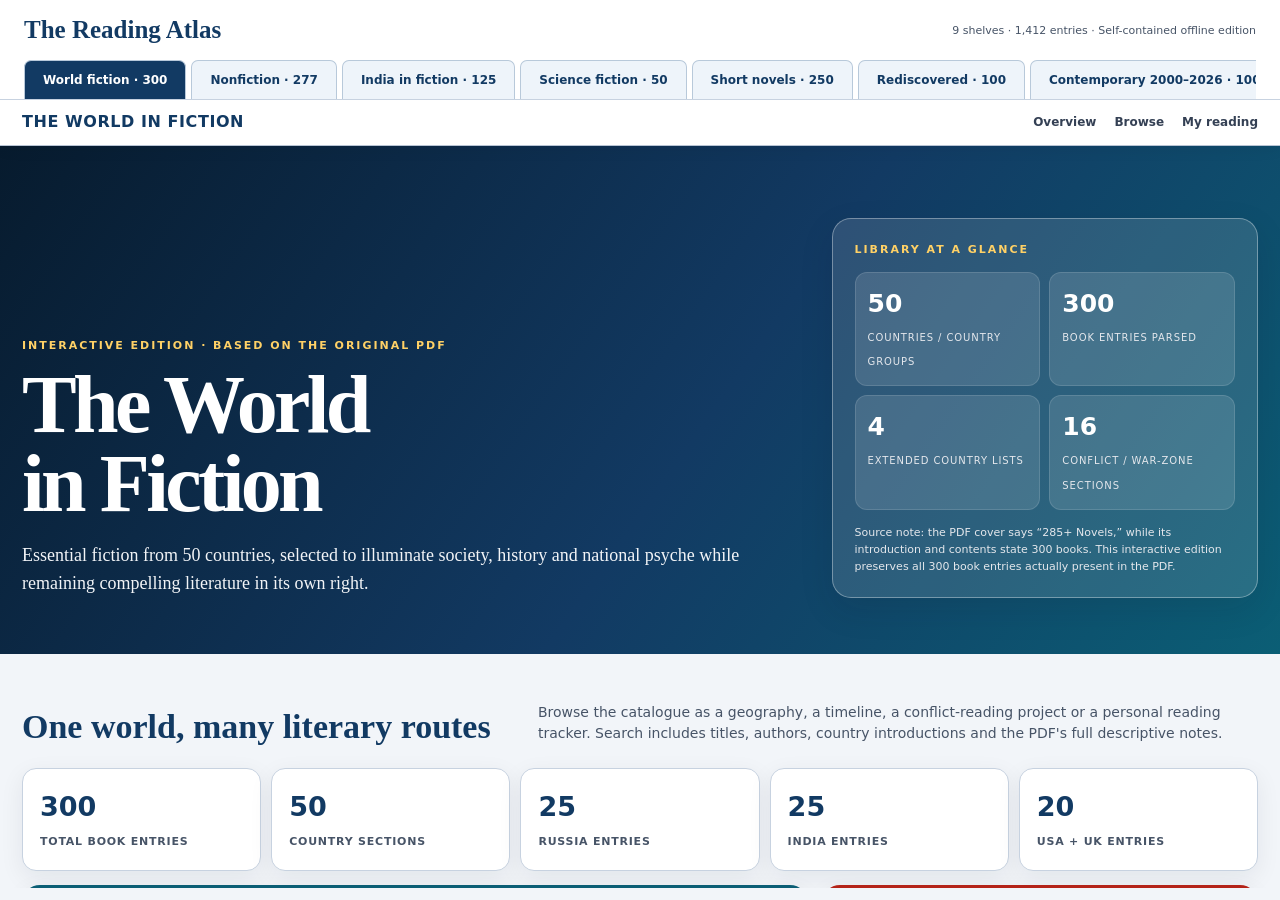
==== commit f51a1d12: "Publish updated Reading Atlas and document 2000–2026 contemporary shelf" ====
--- a/index.html
+++ b/index.html
@@ -1,7 +1,7 @@
 <!doctype html><html lang="en"><head><meta charset="utf-8"><meta name="viewport" content="width=device-width,initial-scale=1"><title>The Reading Atlas — Complete Offline Edition</title><style>
 *{box-sizing:border-box}body{margin:0;background:#f6f3eb;color:#173c34;font:14px system-ui,sans-serif}header{padding:16px 24px 0;border-bottom:1px solid #bac8bd;background:#fffdf7} .head{display:flex;align-items:center;justify-content:space-between;gap:20px}h1{font:25px Georgia;margin:0}small{color:#617267;font-size:11px}.tabs{display:flex;gap:5px;overflow:auto;margin-top:16px}.tabs button{cursor:pointer;border:1px solid #cbd4c8;border-bottom:0;background:#f6f3eb;color:#173c34;border-radius:7px 7px 0 0;padding:12px 18px;font:12px system-ui;white-space:nowrap}.tabs button[aria-selected=true]{background:#173c34;color:white}button:focus-visible{outline:3px solid #be4f2b;outline-offset:-3px}iframe{width:100%;height:calc(100dvh - 112px);border:0;display:block;background:#f6f3eb}iframe[hidden]{display:none}#hint{padding:8px 24px;font-size:10px;color:#617267;background:#f6f3eb} @media(max-width:600px){header{padding:12px 12px 0}.head{display:block}h1{font-size:22px}.tabs button{padding:11px 12px}small{font-size:9px}iframe{height:calc(100dvh - 125px)}}
-body{background:#F2F5F9;color:#101828}header{background:#fff;border-color:#C7D2E0}h1{color:#123A63;font-weight:700}small{color:#475467}.tabs button{background:#EEF4FA;color:#123A63;border-color:#B8C9DA;font-weight:750}.tabs button[aria-selected=true]{background:#123A63;color:#fff}iframe{background:#F2F5F9}</style></head><body><header><div class="head"><h1>The Reading Atlas</h1><small>9 shelves · 1,412 entries · Self-contained offline edition</small></div><nav class="tabs" role="tablist" aria-label="Book collections"></nav></header><div id="panels"></div><noscript>This interactive collection requires JavaScript enabled in your browser.</noscript><script id="embedded-documents" type="application/json">{"world": "\u003c!doctype html>\n\u003chtml lang=\"en\">\n\u003chead>\n\u003cmeta charset=\"utf-8\">\n\u003cmeta name=\"viewport\" content=\"width=device-width,initial-scale=1\">\n\u003cmeta name=\"color-scheme\" content=\"light\">\n\u003ctitle>The World in Fiction \u2014 Interactive Edition\u003c/title>\n\u003cmeta name=\"description\" content=\"Interactive edition of The World in Fiction: Essential Novels from 50 Countries.\">\n\u003cstyle>\n:root{--navy:#102333;--navy2:#193b52;--gold:#c58a2b;--red:#982f30;--cream:#f4efe5;--paper:#fffdf8;--ink:#20292f;--muted:#677078;--line:#ded5c7;--green:#2c665d;--shadow:0 12px 38px rgba(31,38,43,.09)}\n*{box-sizing:border-box} html{scroll-behavior:smooth}\nbody{margin:0;background:var(--cream);color:var(--ink);font-family:Inter,ui-sans-serif,system-ui,-apple-system,BlinkMacSystemFont,\"Segoe UI\",sans-serif;line-height:1.55}\nbutton,input,select{font:inherit} button{cursor:pointer}\na{color:inherit}\n.top{position:sticky;top:0;z-index:30;background:rgba(244,239,229,.94);backdrop-filter:blur(13px);border-bottom:1px solid var(--line)}\n.nav{max-width:1320px;margin:auto;padding:10px 22px;display:flex;gap:18px;align-items:center;overflow:auto;white-space:nowrap}\n.logo{font-weight:900;color:var(--navy);letter-spacing:.035em;margin-right:auto} .nav a{font-size:12px;color:#536069;text-decoration:none;font-weight:750}\n.hero{background:linear-gradient(120deg,var(--navy),#173649 68%,#204b5d);color:#fff}\n.hero-inner{max-width:1320px;margin:auto;padding:72px 22px 56px;display:grid;grid-template-columns:1.35fr .75fr;gap:42px;align-items:end}\n.eyebrow{font-size:11px;letter-spacing:.18em;text-transform:uppercase;font-weight:900;color:#e5bd72}\nh1{font-family:Georgia,\"Times New Roman\",serif;font-size:clamp(46px,7vw,82px);line-height:.96;letter-spacing:-.045em;margin:12px 0 18px;font-weight:700}\n.hero p{font-family:Georgia,\"Times New Roman\",serif;font-size:18px;max-width:820px;color:#dce5e9;margin:0}\n.hero-card{background:rgba(255,255,255,.08);border:1px solid rgba(255,255,255,.2);border-radius:19px;padding:22px;box-shadow:var(--shadow)}\n.hero-stats{display:grid;grid-template-columns:repeat(2,1fr);gap:9px;margin-top:14px} .hero-stat{background:rgba(255,255,255,.07);border-radius:12px;padding:12px}\n.hero-stat b{font-size:25px;display:block} .hero-stat span{font-size:10px;text-transform:uppercase;letter-spacing:.09em;color:#c9d5da}\n.source-note{font-size:11px;color:#cbd7dc;margin-top:14px}\nmain{max-width:1320px;margin:auto;padding:0 22px 70px}\nsection{padding:48px 0;border-bottom:1px solid var(--line)}\n.section-head{display:flex;justify-content:space-between;align-items:end;gap:30px;margin-bottom:23px} .section-head h2{font-family:Georgia,\"Times New Roman\",serif;font-size:34px;line-height:1.05;margin:0;color:var(--navy)} .section-head p{max-width:720px;color:var(--muted);font-size:14px;margin:0}\n.stats-grid{display:grid;grid-template-columns:repeat(5,1fr);gap:10px} .statbox{background:var(--paper);border:1px solid var(--line);border-radius:14px;padding:17px;box-shadow:0 5px 18px rgba(32,41,47,.04)} .statbox b{display:block;font-size:27px;color:var(--navy)} .statbox span{font-size:11px;text-transform:uppercase;letter-spacing:.07em;color:var(--muted);font-weight:800}\n.group-grid{display:grid;grid-template-columns:1.8fr 1fr;gap:14px} .group-card{border-radius:18px;padding:23px;background:var(--paper);border:1px solid var(--line)} .group-card.conflict{border-top:5px solid var(--red)} .group-card.major{border-top:5px solid var(--navy2)} .group-card h3{margin:0 0 7px;font-family:Georgia,serif;font-size:24px} .country-pills{display:flex;flex-wrap:wrap;gap:7px;margin-top:15px} .cpill{border:1px solid var(--line);background:#f8f3e9;border-radius:999px;padding:7px 9px;font-size:11px;font-weight:800}\n.controls-wrap{position:sticky;top:42px;z-index:20;background:rgba(244,239,229,.96);backdrop-filter:blur(13px);padding:14px 0 10px;border-bottom:1px solid var(--line);margin-bottom:17px}\n.controls{display:grid;grid-template-columns:2.2fr repeat(4,1fr);gap:8px} input,select{width:100%;padding:11px 12px;border:1px solid #cbc2b4;border-radius:10px;background:var(--paper);color:var(--ink);font-size:12px;outline:none} input:focus,select:focus{border-color:var(--navy2);box-shadow:0 0 0 3px rgba(25,59,82,.1)}\n.toolrow{display:flex;flex-wrap:wrap;gap:7px;margin-top:8px} .btn{border:1px solid var(--line);background:var(--paper);color:var(--ink);border-radius:999px;padding:8px 11px;font-size:11px;font-weight:800} .btn.primary{background:var(--navy);color:#fff;border-color:var(--navy)} .btn.active{background:var(--green);color:#fff;border-color:var(--green)} .resultline{font-size:11px;color:var(--muted);margin:8px 2px 0}\n.country-list{display:grid;gap:14px} .country-card{background:var(--paper);border:1px solid var(--line);border-radius:18px;box-shadow:0 6px 22px rgba(32,41,47,.05);overflow:hidden} .country-card.conflict{border-left:5px solid var(--red)} .country-card.extended{border-top:4px solid var(--gold)}\n.country-head{padding:20px 21px 16px;display:grid;grid-template-columns:1fr auto;gap:16px;align-items:start} .country-code{font-weight:900;color:var(--gold);font-size:11px;letter-spacing:.12em} .country-name{font-family:Georgia,serif;font-size:27px;line-height:1.05;margin:3px 0 7px;color:var(--navy)} .country-intro{font-family:Georgia,serif;font-size:14px;color:#505a60;max-width:980px;margin:0} .country-meta{text-align:right;min-width:105px} .country-meta b{display:block;font-size:27px;color:var(--navy)} .country-meta span{font-size:10px;text-transform:uppercase;letter-spacing:.08em;color:var(--muted)}\n.country-actions{padding:0 21px 15px;display:flex;gap:7px;flex-wrap:wrap} .toggle{border:0;background:#eae3d7;border-radius:999px;padding:7px 10px;font-size:10px;font-weight:850;color:#526068}\n.books{display:none;border-top:1px solid var(--line);padding:10px 14px 15px;background:#faf6ee} .country-card.open .books{display:grid;grid-template-columns:repeat(2,1fr);gap:10px}\n.book{background:#fffdf8;border:1px solid #e0d8cb;border-radius:13px;padding:14px;position:relative} .book.read{opacity:.68} .book.saved{box-shadow:inset 0 0 0 2px rgba(197,138,43,.35)} .book-top{display:grid;grid-template-columns:auto 1fr auto;gap:10px;align-items:start} .num{width:25px;height:25px;border-radius:50%;background:#efe4d2;color:#986817;display:grid;place-items:center;font-size:11px;font-weight:900} .book h4{font-family:Georgia,serif;font-size:18px;line-height:1.12;margin:1px 0 4px;color:#263640} .byline{font-size:11px;font-weight:800;color:#66727a} .year{font-size:11px;font-weight:900;color:var(--gold);white-space:nowrap} .desc{font-family:Georgia,serif;font-size:13px;color:#4d5559;margin:11px 0 10px} .book-foot{display:flex;align-items:center;gap:7px;flex-wrap:wrap;border-top:1px solid #eee6da;padding-top:9px} .mini{border:0;background:#eee8de;border-radius:999px;padding:6px 8px;font-size:9px;font-weight:900;color:#57646b} .mini.on{background:var(--green);color:#fff} .mini.star.on{background:var(--gold);color:#fff} .page{margin-left:auto;font-size:9px;color:#90979b}\n.empty{padding:45px;text-align:center;border:1px dashed #cfc5b6;border-radius:16px;color:var(--muted);background:rgba(255,255,255,.35)}\n.progress-wrap{display:grid;grid-template-columns:1.2fr 1fr;gap:14px} .progress-card{background:var(--paper);border:1px solid var(--line);border-radius:17px;padding:20px} .bar{height:10px;border-radius:99px;background:#e4ddd2;overflow:hidden;margin:12px 0 8px} .bar > i{height:100%;display:block;background:var(--green);width:0} .progress-card h3{font-family:Georgia,serif;font-size:23px;margin:0;color:var(--navy)} .progress-card p{font-size:12px;color:var(--muted)} .queue{font-size:12px;display:grid;gap:6px;margin-top:10px} .queue div{padding:8px 9px;background:#f4eee4;border-radius:8px}\n.note{padding:16px 18px;background:#fff7e7;border-left:4px solid var(--gold);border-radius:0 12px 12px 0;font-size:12px;color:#61594d;margin-top:14px}\n.footer{font-size:11px;color:var(--muted);padding:30px 0 0}\n@media(max-width:980px){.hero-inner{grid-template-columns:1fr}.stats-grid{grid-template-columns:repeat(3,1fr)}.group-grid,.progress-wrap{grid-template-columns:1fr}.controls{grid-template-columns:1fr 1fr}.country-card.open .books{grid-template-columns:1fr}}\n@media(max-width:620px){.nav{padding:10px 14px}.hero-inner,main{padding-left:14px;padding-right:14px}h1{font-size:48px}.section-head{display:block}.section-head p{margin-top:8px}.stats-grid{grid-template-columns:1fr 1fr}.controls{grid-template-columns:1fr}.controls-wrap{position:relative;top:0}.country-head{grid-template-columns:1fr}.country-meta{text-align:left;display:flex;gap:8px;align-items:baseline}}\n@media print{.top,.controls-wrap,.country-actions,.book-foot{display:none!important}body{background:white}.hero{background:white;color:#111}.hero p,.source-note{color:#444}.country-card{break-inside:avoid}.books{display:grid!important;grid-template-columns:repeat(2,1fr)!important}}\n\n\n/* ===== High-contrast visibility refresh ===== */\n:root{\n  --navy:#123A63;\n  --navy2:#0B5E75;\n  --gold:#D97706;\n  --red:#B42318;\n  --cream:#F2F5F9;\n  --paper:#FFFFFF;\n  --ink:#101828;\n  --muted:#475467;\n  --line:#C7D2E0;\n  --green:#087A67;\n  --shadow:0 12px 34px rgba(15,23,42,.10);\n}\nbody{background:#F2F5F9;color:#101828}\n.top{background:rgba(255,255,255,.97);border-bottom:1px solid #B8C4D4;box-shadow:0 3px 16px rgba(15,23,42,.06)}\n.logo{color:#123A63}.nav a{color:#344054}.nav a:hover{color:#0B5E75}\n.hero{background:linear-gradient(125deg,#071B2E 0%,#123A63 55%,#0B5E75 100%)}\n.eyebrow{color:#FFD166}.hero p{color:#F2F4F7}.source-note{color:#E4E7EC}\n.hero-card{background:rgba(255,255,255,.12);border-color:rgba(255,255,255,.35)}\n.hero-stat{background:rgba(255,255,255,.12);border:1px solid rgba(255,255,255,.13)}\n.hero-stat span{color:#E4E7EC}\nsection{border-bottom-color:#C7D2E0}\n.section-head h2,.country-name,.country-meta b,.statbox b,.progress-card h3{color:#123A63}\n.section-head p,.statbox span,.resultline,.progress-card p,.footer{color:#475467}\n.statbox,.group-card,.country-card,.progress-card{background:#FFFFFF;border-color:#C7D2E0;box-shadow:0 7px 24px rgba(15,23,42,.07)}\n.group-card.major{border-top-color:#0B5E75}.group-card.conflict{border-top-color:#B42318}\n.cpill{background:#EEF4FA;border-color:#B8C9DA;color:#123A63}\n.cpill:hover{background:#DCEAF6;border-color:#7EA5C3}\n.controls-wrap{background:rgba(242,245,249,.97);border-bottom-color:#B8C4D4}\ninput,select{background:#FFFFFF;color:#101828;border:1.5px solid #AAB7C7;font-size:13px}\ninput::placeholder{color:#667085}\ninput:focus,select:focus{border-color:#0B5E75;box-shadow:0 0 0 3px rgba(11,94,117,.16)}\n.btn{background:#FFFFFF;color:#1D2939;border-color:#AAB7C7}\n.btn:hover{background:#EAF2F8;border-color:#6F8FA9}\n.btn.primary{background:#123A63;color:#FFFFFF;border-color:#123A63}\n.btn.primary:hover{background:#0D2F51}\n.btn.active{background:#087A67;color:#FFFFFF;border-color:#087A67}\n.country-card.conflict{border-left-color:#B42318}.country-card.extended{border-top-color:#D97706}\n.country-code{color:#C25F00}.country-intro{color:#344054;font-size:14.5px}\n.toggle{background:#E7EEF6;color:#243B53;border:1px solid #C2D0DF}\n.toggle:hover{background:#D7E5F2}\n.books{background:#EAF0F6;border-top-color:#C7D2E0}\n.book{background:#FFFFFF;border-color:#BCC9D8;box-shadow:0 3px 12px rgba(15,23,42,.05)}\n.book:hover{border-color:#7E9AB5;box-shadow:0 6px 18px rgba(15,23,42,.09)}\n.book.read{opacity:.82;background:#F4FBF8}\n.book.saved{box-shadow:inset 0 0 0 2px rgba(217,119,6,.55),0 3px 12px rgba(15,23,42,.05)}\n.num{background:#FFF0D7;color:#9A4A00;border:1px solid #F4C276}\n.book h4{color:#102A43}.byline{color:#475467}.year{color:#B45309}.desc{color:#344054;font-size:13.5px}\n.book-foot{border-top-color:#DCE3EA}.mini{background:#E7EEF5;color:#344054;border:1px solid #C8D2DD}.mini:hover{background:#D8E6F2}\n.mini.on{background:#087A67;color:#FFFFFF;border-color:#087A67}.mini.star.on{background:#D97706;color:#FFFFFF;border-color:#D97706}\n.page{color:#667085}.empty{background:#FFFFFF;border-color:#AAB7C7;color:#475467}\n.bar{background:#D6DEE8}.bar > i{background:linear-gradient(90deg,#0B5E75,#087A67)}\n.queue div{background:#EEF3F8;border:1px solid #D4DEE8}\n.note{background:#FFF4DE;border-left-color:#D97706;color:#4D3B1F}\nbutton:focus-visible,a:focus-visible,input:focus-visible,select:focus-visible{outline:3px solid #F59E0B;outline-offset:2px}\n@media(max-width:620px){\n  .book h4{font-size:19px}.desc{font-size:14px}.byline,.year{font-size:12px}\n  .toggle,.btn{min-height:38px}.mini{min-height:34px;font-size:10px}\n}\n\n\u003c/style>\n\u003c/head>\n\u003cbody>\n\u003cdiv class=\"top\">\u003cnav class=\"nav\">\u003cdiv class=\"logo\">THE WORLD IN FICTION\u003c/div>\u003ca href=\"#overview\">Overview\u003c/a>\u003ca href=\"#countries\">Browse\u003c/a>\u003ca href=\"#progress\">My reading\u003c/a>\u003c/nav>\u003c/div>\n\u003cheader class=\"hero\">\u003cdiv class=\"hero-inner\">\u003cdiv>\u003cdiv class=\"eyebrow\">Interactive edition \u00b7 based on the original PDF\u003c/div>\u003ch1>The World\u003cbr>in Fiction\u003c/h1>\u003cp>Essential fiction from 50 countries, selected to illuminate society, history and national psyche while remaining compelling literature in its own right.\u003c/p>\u003c/div>\u003caside class=\"hero-card\">\u003cdiv class=\"eyebrow\">Library at a glance\u003c/div>\u003cdiv class=\"hero-stats\">\u003cdiv class=\"hero-stat\">\u003cb>50\u003c/b>\u003cspan>countries / country groups\u003c/span>\u003c/div>\u003cdiv class=\"hero-stat\">\u003cb>300\u003c/b>\u003cspan>book entries parsed\u003c/span>\u003c/div>\u003cdiv class=\"hero-stat\">\u003cb>4\u003c/b>\u003cspan>extended country lists\u003c/span>\u003c/div>\u003cdiv class=\"hero-stat\">\u003cb>16\u003c/b>\u003cspan>conflict / war-zone sections\u003c/span>\u003c/div>\u003c/div>\u003cdiv class=\"source-note\">Source note: the PDF cover says \u201c285+ Novels,\u201d while its introduction and contents state 300 books. This interactive edition preserves all 300 book entries actually present in the PDF.\u003c/div>\u003c/aside>\u003c/div>\u003c/header>\n\u003cmain>\n\u003csection id=\"overview\">\u003cdiv class=\"section-head\">\u003ch2>One world, many literary routes\u003c/h2>\u003cp>Browse the catalogue as a geography, a timeline, a conflict-reading project or a personal reading tracker. Search includes titles, authors, country introductions and the PDF's full descriptive notes.\u003c/p>\u003c/div>\u003cdiv class=\"stats-grid\">\u003cdiv class=\"statbox\">\u003cb>300\u003c/b>\u003cspan>Total book entries\u003c/span>\u003c/div>\u003cdiv class=\"statbox\">\u003cb>50\u003c/b>\u003cspan>Country sections\u003c/span>\u003c/div>\u003cdiv class=\"statbox\">\u003cb>25\u003c/b>\u003cspan>Russia entries\u003c/span>\u003c/div>\u003cdiv class=\"statbox\">\u003cb>25\u003c/b>\u003cspan>India entries\u003c/span>\u003c/div>\u003cdiv class=\"statbox\">\u003cb>20\u003c/b>\u003cspan>USA + UK entries\u003c/span>\u003c/div>\u003c/div>\n\u003cdiv class=\"group-grid\" style=\"margin-top:14px\">\u003carticle class=\"group-card major\">\u003cdiv class=\"eyebrow\" style=\"color:var(--navy2)\">Source section I\u003c/div>\u003ch3>Major World Powers & Significant Nations\u003c/h3>\u003cp style=\"color:var(--muted);font-size:13px\">The PDF's main survey: major literary traditions and nationally revealing works.\u003c/p>\u003cdiv class=\"country-pills\" id=\"majorPills\">\u003c/div>\u003c/article>\u003carticle class=\"group-card conflict\">\u003cdiv class=\"eyebrow\" style=\"color:var(--red)\">Source section II\u003c/div>\u003ch3>Active Conflict & War Zones\u003c/h3>\u003cp style=\"color:var(--muted);font-size:13px\">Selections asking what the world should read to understand places shaped by war, rupture and displacement.\u003c/p>\u003cdiv class=\"country-pills\" id=\"conflictPills\">\u003c/div>\u003c/article>\u003c/div>\u003c/section>\n\n\u003csection id=\"countries\">\u003cdiv class=\"section-head\">\u003ch2>Explore all 50 country sections\u003c/h2>\u003cp>Use the controls to narrow the catalogue. Publication-period filters are derived from the publication year printed in the PDF; all descriptions remain source text.\u003c/p>\u003c/div>\n\u003cdiv class=\"controls-wrap\">\u003cdiv class=\"controls\">\u003cinput id=\"q\" placeholder=\"Search title, author, country, description\u2026\">\u003cselect id=\"group\">\u003coption value=\"\">All source sections\u003c/option>\u003coption>Major world powers & significant nations\u003c/option>\u003coption>Active conflict & war zones\u003c/option>\u003c/select>\u003cselect id=\"country\">\u003coption value=\"\">All countries\u003c/option>\u003c/select>\u003cselect id=\"period\">\u003coption value=\"\">All publication periods\u003c/option>\u003coption value=\"pre1900\">Before 1900\u003c/option>\u003coption value=\"1900-1945\">1900\u20131945\u003c/option>\u003coption value=\"1946-1989\">1946\u20131989\u003c/option>\u003coption value=\"1990-2009\">1990\u20132009\u003c/option>\u003coption value=\"2010plus\">2010+\u003c/option>\u003c/select>\u003cselect id=\"sort\">\u003coption value=\"source\">PDF order\u003c/option>\u003coption value=\"country\">Country A\u2013Z\u003c/option>\u003coption value=\"old\">Oldest book first\u003c/option>\u003coption value=\"new\">Newest book first\u003c/option>\u003coption value=\"title\">Title A\u2013Z\u003c/option>\u003c/select>\u003c/div>\u003cdiv class=\"toolrow\">\u003cbutton class=\"btn primary\" onclick=\"openVisible()\">Open visible countries\u003c/button>\u003cbutton class=\"btn\" id=\"savedBtn\" onclick=\"toggleSavedFilter()\">\u2605 Saved only\u003c/button>\u003cbutton class=\"btn\" id=\"unreadBtn\" onclick=\"toggleUnreadFilter()\">Unread only\u003c/button>\u003cbutton class=\"btn\" onclick=\"randomUnread()\">Surprise me\u003c/button>\u003cbutton class=\"btn\" onclick=\"resetFilters()\">Reset\u003c/button>\u003c/div>\u003cdiv class=\"resultline\" id=\"resultline\">\u003c/div>\u003c/div>\n\u003cdiv class=\"country-list\" id=\"countryList\">\u003c/div>\u003c/section>\n\n\u003csection id=\"progress\">\u003cdiv class=\"section-head\">\u003ch2>Your reading layer\u003c/h2>\u003cp>Reading status and saved books are stored only in this browser using local storage; the HTML remains fully self-contained and works offline.\u003c/p>\u003c/div>\u003cdiv class=\"progress-wrap\">\u003carticle class=\"progress-card\">\u003ch3>Reading progress\u003c/h3>\u003cdiv class=\"bar\">\u003ci id=\"progressBar\">\u003c/i>\u003c/div>\u003cp id=\"progressText\">\u003c/p>\u003cbutton class=\"btn\" onclick=\"clearProgress()\">Clear my reading data\u003c/button>\u003c/article>\u003carticle class=\"progress-card\">\u003ch3>Saved queue\u003c/h3>\u003cdiv class=\"queue\" id=\"queue\">\u003c/div>\u003c/article>\u003c/div>\u003cdiv class=\"note\">This is a conversion of the earlier PDF, not a newly researched replacement. I have not silently added page counts, genres, ratings or other metadata that the PDF itself does not contain.\u003c/div>\u003c/section>\n\u003cdiv class=\"footer\">The World in Fiction \u2014 Interactive Edition \u00b7 source structure and book annotations preserved from the earlier PDF \u00b7 self-contained HTML, no internet connection required.\u003c/div>\n\u003c/main>\n\u003cscript>\nconst DATA=[{\"code\": \"USA\", \"country\": \"United States of America\", \"expected_count\": 10, \"intro\": \"American fiction is the literary heartbeat of a nation built on ambition, contradiction, and reinvention -- capturing the tension between the Dream and its dark underside. These ten novels span race, class, war, and the peculiar American genius for self-mythology.\", \"source_page\": 4, \"group\": \"Major world powers & significant nations\", \"extended\": true, \"books\": [{\"num\": 1, \"title\": \"To Kill a Mockingbird\", \"source_page\": 4, \"author\": \"Harper Lee\", \"year\": \"1960\", \"description\": \"Through Scout Finch's eyes in Depression-era Alabama, Lee anatomises racial injustice and moral courage. No novel better captures the nation's long struggle with race, law, and conscience.\", \"year_num\": 1960}, {\"num\": 2, \"title\": \"The Great Gatsby\", \"source_page\": 4, \"author\": \"F. Scott Fitzgerald\", \"year\": \"1925\", \"description\": \"The definitive novel of the American Dream's seductive illusion -- wealth, reinvention, the green light across the bay. Fitzgerald's Jazz Age portrait remains an unsurpassed diagnosis of American aspiration and its hollow core.\", \"year_num\": 1925}, {\"num\": 3, \"title\": \"Beloved\", \"source_page\": 4, \"author\": \"Toni Morrison\", \"year\": \"1987\", \"description\": \"A Nobel Prize-winning meditation on slavery's psychic aftermath. Morrison builds an almost unbearable portrait of trauma, memory, and survival that defines the African-American experience for the world.\", \"year_num\": 1987}, {\"num\": 4, \"title\": \"The Grapes of Wrath\", \"source_page\": 4, \"author\": \"John Steinbeck\", \"year\": \"1939\", \"description\": \"Steinbeck's Dust Bowl epic follows the Joad family's migration to California, laying bare class exploitation, the myth of the frontier, and the dignity of ordinary Americans crushed by economic forces.\", \"year_num\": 1939}, {\"num\": 5, \"title\": \"Moby-Dick\", \"source_page\": 4, \"author\": \"Herman Melville\", \"year\": \"1851\", \"description\": \"Ahab's mad pursuit of the White Whale is America's foundational obsession -- the individual will against an indifferent universe. The most encyclopaedic, ambiguous, and magnificent novel the country has produced.\", \"year_num\": 1851}, {\"num\": 6, \"title\": \"Invisible Man\", \"source_page\": 4, \"author\": \"Ralph Ellison\", \"year\": \"1952\", \"description\": \"An unnamed Black man moves through American society unseen. Ellison's novel -- a masterpiece of jazz-influenced prose -- is the defining account of race, identity, and the American promise of visibility denied.\", \"year_num\": 1952}, {\"num\": 7, \"title\": \"Their Eyes Were Watching God\", \"source_page\": 4, \"author\": \"Zora Neale Hurston\", \"year\": \"1937\", \"description\": \"Janie Crawford's journey toward selfhood in all-Black Florida towns is the great novel of Black women's inner life and the Harlem Renaissance's most lyrical achievement.\", \"year_num\": 1937}, {\"num\": 8, \"title\": \"Catch-22\", \"source_page\": 4, \"author\": \"Joseph Heller\", \"year\": \"1961\", \"description\": \"The American military-bureaucratic machine as absurdist comedy. Heller's WWII novel invented a new way of writing about war and institutional madness that has never been surpassed.\", \"year_num\": 1961}, {\"num\": 9, \"title\": \"Blood Meridian\", \"source_page\": 5, \"author\": \"Cormac McCarthy\", \"year\": \"1985\", \"description\": \"McCarthy's savage historical novel on the 1850s Texas-Mexico border is perhaps the most unflinching examination of American violence ever written -- a meditation on manifest destiny and human darkness.\", \"year_num\": 1985}, {\"num\": 10, \"title\": \"Adventures of Huckleberry Finn\", \"source_page\": 5, \"author\": \"Mark Twain\", \"year\": \"1884\", \"description\": \"Hemingway said all American literature comes from this one book. Huck and Jim floating the Mississippi is the nation's conscience in its purest form -- freedom, friendship, and the original sin of slavery.\", \"year_num\": 1884}]}, {\"code\": \"UK\", \"country\": \"United Kingdom\", \"expected_count\": 10, \"intro\": \"British fiction spans empire, class, war, and quiet domesticity -- a literature that invented the novel form and never stopped interrogating power and identity. These ten novels represent the sweep of that tradition.\", \"source_page\": 5, \"group\": \"Major world powers & significant nations\", \"extended\": true, \"books\": [{\"num\": 1, \"title\": \"1984\", \"source_page\": 5, \"author\": \"George Orwell\", \"year\": \"1949\", \"description\": \"Orwell's totalitarian nightmare -- surveillance, doublethink, the Ministry of Truth -- was forged from Britain's wartime experience. The world's most-read political novel and a permanent warning about state power.\", \"year_num\": 1949}, {\"num\": 2, \"title\": \"Middlemarch\", \"source_page\": 5, \"author\": \"George Eliot\", \"year\": \"1871\", \"description\": \"Widely considered the greatest English-language novel, Eliot's panoramic portrait of provincial life in reform-era England captures the aspirations and constraints of Victorian society with extraordinary precision.\", \"year_num\": 1871}, {\"num\": 3, \"title\": \"Bleak House\", \"source_page\": 5, \"author\": \"Charles Dickens\", \"year\": \"1852\", \"description\": \"Dickens used the interminable case of Jarndyce v Jarndyce to savage England's legal system, class structure, and hollow philanthropy -- a fog-shrouded masterpiece of social critique.\", \"year_num\": 1852}, {\"num\": 4, \"title\": \"Jane Eyre\", \"source_page\": 5, \"author\": \"Charlotte Bronte\", \"year\": \"1847\", \"description\": \"The first great novel of female interiority in English -- a governess asserting her moral and psychological equality against class and patriarchy. Victorian England's social hierarchy made viscerally personal.\", \"year_num\": 1847}, {\"num\": 5, \"title\": \"Wuthering Heights\", \"source_page\": 5, \"author\": \"Emily Bronte\", \"year\": \"1847\", \"description\": \"A Gothic love story set on the Yorkshire moors, Heathcliff and Catherine's destructive passion is the dark underside of Romanticism -- and one of the most original novels in any language.\", \"year_num\": 1847}, {\"num\": 6, \"title\": \"Mrs Dalloway\", \"source_page\": 5, \"author\": \"Virginia Woolf\", \"year\": \"1925\", \"description\": \"A single June day in post-WWI London. Woolf's stream-of-consciousness masterpiece invented interiority in the novel and captured the haunted quality of a civilisation that had survived the trenches.\", \"year_num\": 1925}, {\"num\": 7, \"title\": \"Never Let Me Go\", \"source_page\": 6, \"author\": \"Kazuo Ishiguro\", \"year\": \"2005\", \"description\": \"Set in an alternate England, Ishiguro's haunting novel uses clones bred for organ donation to explore memory, mortality, and the human capacity for passive acceptance of injustice.\", \"year_num\": 2005}, {\"num\": 8, \"title\": \"Brave New World\", \"source_page\": 6, \"author\": \"Aldous Huxley\", \"year\": \"1932\", \"description\": \"Where Orwell feared the boot on the face, Huxley feared a world of pleasure and distraction so total that freedom becomes unimaginable. Written in 1931, it describes the 21st century with eerie precision.\", \"year_num\": 1932}, {\"num\": 9, \"title\": \"Atonement\", \"source_page\": 6, \"author\": \"Ian McEwan\", \"year\": \"2001\", \"description\": \"A teenage girl's false accusation destroys three lives across WWII and its aftermath. McEwan's meditation on fiction, guilt, and the stories we tell about the past is the finest British novel of this century so far.\", \"year_num\": 2001}, {\"num\": 10, \"title\": \"Things Fall Apart\", \"source_page\": 6, \"author\": \"Chinua Achebe\", \"year\": \"1958\", \"description\": \"Written from Nigeria under British colonial rule, Achebe's novel is the essential counter-narrative to the colonial canon. Included here for its explicit, defining conversation with the British literary tradition.\", \"year_num\": 1958}]}, {\"code\": \"RUS\", \"country\": \"Russia\", \"expected_count\": 25, \"intro\": \"Russian literature occupies its own continent -- vast, soul-searching, and obsessed with suffering, redemption, and the collision of the individual with historical cataclysm. These 25 novels and novellas represent the full range of the tradition: from the 19th-century giants who defined the novel, through the Soviet era's literature of resistance and survival, to the 20th-century emigres who carried the flame abroad.\", \"source_page\": 6, \"group\": \"Major world powers & significant nations\", \"extended\": true, \"books\": [{\"num\": 1, \"title\": \"War and Peace\", \"source_page\": 6, \"author\": \"Leo Tolstoy\", \"year\": \"1869\", \"description\": \"Tolstoy's chronicle of Napoleonic Russia is not merely a novel but a philosophy of history -- five aristocratic families measured against the tidal forces of war and fate. The Russian soul in one book.\", \"year_num\": 1869}, {\"num\": 2, \"title\": \"The Brothers Karamazov\", \"source_page\": 6, \"author\": \"Fyodor Dostoevsky\", \"year\": \"1880\", \"description\": \"Russia's spiritual and moral wrestling match in novelistic form. Through three brothers, Dostoevsky debates God, murder, free will, and the Russian character -- Freud called it the greatest novel ever written.\", \"year_num\": 1880}, {\"num\": 3, \"title\": \"Anna Karenina\", \"source_page\": 6, \"author\": \"Leo Tolstoy\", \"year\": \"1878\", \"description\": \"The novel that Nabokov taught as the greatest ever written. Anna's tragedy is not a morality tale but a study of a society that destroys those who feel too much -- Tolstoy's most complete, compassionate work.\", \"year_num\": 1878}, {\"num\": 4, \"title\": \"Crime and Punishment\", \"source_page\": 7, \"author\": \"Fyodor Dostoevsky\", \"year\": \"1866\", \"description\": \"Raskolnikov murders a pawnbroker to prove his Napoleonic exceptionalism and is destroyed by his own conscience. Dostoevsky's psychological thriller invented the modern thriller and probed guilt more deeply than any other novel.\", \"year_num\": 1866}, {\"num\": 5, \"title\": \"The Master and Margarita\", \"source_page\": 7, \"author\": \"Mikhail Bulgakov\", \"year\": \"1967\", \"description\": \"The Devil visits Stalin-era Moscow. Bulgakov's satirical fantasy is the definitive literary indictment of Soviet bureaucracy and censorship, written in secret and published 27 years after his death.\", \"year_num\": 1967}, {\"num\": 6, \"title\": \"Doctor Zhivago\", \"source_page\": 7, \"author\": \"Boris Pasternak\", \"year\": \"1957\", \"description\": \"Banned in the USSR, awarded the Nobel Prize, smuggled out on microfilm -- Pasternak's epic of love across the Russian Revolution and Civil War is inseparable from Russia's 20th-century tragedy.\", \"year_num\": 1957}, {\"num\": 7, \"title\": \"One Day in the Life of Ivan Denisovich\", \"source_page\": 7, \"author\": \"Alexander Solzhenitsyn\", \"year\": \"1962\", \"description\": \"The single day of a Gulag prisoner becomes an entire civilisation's indictment. This slim novel cracked the Soviet Union's self-mythology and told Russians what their system really was.\", \"year_num\": 1962}, {\"num\": 8, \"title\": \"Dead Souls\", \"source_page\": 7, \"author\": \"Nikolai Gogol\", \"year\": \"1842\", \"description\": \"Chichikov travels provincial Russia buying the names of dead serfs to use as collateral. Gogol's satirical picaresque is the first great Russian novel and an indictment of bureaucracy, greed, and the absurdity of serfdom.\", \"year_num\": 1842}, {\"num\": 9, \"title\": \"The Idiot\", \"source_page\": 7, \"author\": \"Fyodor Dostoevsky\", \"year\": \"1869\", \"description\": \"Prince Myshkin -- Christ-like, epileptic, guileless -- enters St Petersburg society and is destroyed by it. Dostoevsky's meditation on goodness in a corrupt world is among his most personal and painful achievements.\", \"year_num\": 1869}, {\"num\": 10, \"title\": \"Fathers and Sons\", \"source_page\": 7, \"author\": \"Ivan Turgenev\", \"year\": \"1862\", \"description\": \"Bazarov, the first nihilist in literature, returns home and collides with the old generation. Turgenev's novel captured the generational clash that was about to convulse Russia -- and coined the word 'nihilism' for the world.\", \"year_num\": 1862}, {\"num\": 11, \"title\": \"A Hero of Our Time\", \"source_page\": 7, \"author\": \"Mikhail Lermontov\", \"year\": \"1840\", \"description\": \"Pechorin -- cold, brilliant, destructive -- is Russia's first Byronic anti-hero and the prototype for superfluous men in Turgenev, Dostoevsky, and Chekhov. The first Russian psychological novel.\", \"year_num\": 1840}, {\"num\": 12, \"title\": \"Petersburg\", \"source_page\": 7, \"author\": \"Andrei Bely\", \"year\": \"1913\", \"description\": \"A senator's son is given a bomb to assassinate his father. Bely's hallucinatory novel of pre-revolutionary St Petersburg is the most formally radical work in Russian literature -- its city as fog and terror.\", \"year_num\": 1913}, {\"num\": 13, \"title\": \"Life and Fate\", \"source_page\": 8, \"author\": \"Vasily Grossman\", \"year\": \"1980\", \"description\": \"Called the Soviet War and Peace. Grossman's massive novel -- set at Stalingrad and in the death camps -- directly compares Nazism and Stalinism, which is why the KGB arrested the manuscript itself.\", \"year_num\": 1980}, {\"num\": 14, \"title\": \"We\", \"source_page\": 8, \"author\": \"Yevgeny Zamyatin\", \"year\": \"1924\", \"description\": \"The first great dystopian novel, written in 1920 and banned in the USSR. Zamyatin's glass-city surveillance state directly inspired both Huxley's Brave New World and Orwell's 1984.\", \"year_num\": 1924}, {\"num\": 15, \"title\": \"The Foundation Pit\", \"source_page\": 8, \"author\": \"Andrei Platonov\", \"year\": \"1987\", \"description\": \"Workers dig a pit for a communal building that will never be built. Platonov's novella -- written 1930, published 57 years later -- is the most devastating portrait of Soviet collectivisation's human cost.\", \"year_num\": 1987}, {\"num\": 16, \"title\": \"Oblomov\", \"source_page\": 8, \"author\": \"Ivan Goncharov\", \"year\": \"1859\", \"description\": \"Oblomov cannot get out of bed. Goncharov's portrait of total inertia is both a comic masterpiece and a devastating critique of the Russian gentry -- 'Oblomovism' became a national diagnosis.\", \"year_num\": 1859}, {\"num\": 17, \"title\": \"The First Circle\", \"source_page\": 8, \"author\": \"Alexander Solzhenitsyn\", \"year\": \"1968\", \"description\": \"Prisoners in a sharashka (privileged Gulag research lab) face a choice: collaborate or return to the camps. Solzhenitsyn's most intellectually rich novel is the Soviet system's soul on the operating table.\", \"year_num\": 1968}, {\"num\": 18, \"title\": \"Quiet Flows the Don\", \"source_page\": 8, \"author\": \"Mikhail Sholokhov\", \"year\": \"1928-1940\", \"description\": \"The Cossack Grigory Melekhov across WWI, Revolution, and Civil War. Sholokhov's epic is the last great realist novel of the Russian tradition and the only Soviet-era Nobel winner that genuinely earned the prize.\", \"year_num\": 1928}, {\"num\": 19, \"title\": \"Lolita\", \"source_page\": 8, \"author\": \"Vladimir Nabokov\", \"year\": \"1955\", \"description\": \"Humbert Humbert's predatory obsession with a twelve-year-old girl is rendered in the most gorgeous prose in the English language. Written by a Russian in English, Lolita is both Nabokov's double exile and his conquest.\", \"year_num\": 1955}, {\"num\": 20, \"title\": \"The Gift\", \"source_page\": 8, \"author\": \"Vladimir Nabokov\", \"year\": \"1937\", \"description\": \"Nabokov's last Russian-language novel -- a young emigre poet in Berlin writing a life of Chernyshevsky. The most personal distillation of the Russian literary tradition by the man who both loved and escaped it.\", \"year_num\": 1937}, {\"num\": 21, \"title\": \"Chevengur\", \"source_page\": 8, \"author\": \"Andrei Platonov\", \"year\": \"1988\", \"description\": \"Revolutionaries build a utopian commune and wait for communism to arrive on its own. Platonov's surreal novel -- suppressed for six decades -- is the most original and heartbreaking vision of the Bolshevik dream.\", \"year_num\": 1988}, {\"num\": 22, \"title\": \"The Road to Calvary\", \"source_page\": 9, \"author\": \"Alexei Tolstoy\", \"year\": \"1920-1941\", \"description\": \"A trilogy following two St Petersburg families through WWI, Revolution, and Civil War. Alexei Tolstoy's epic is the Soviet regime's most ambitious attempt to write its own War and Peace -- and largely succeeds.\", \"year_num\": 1920}, {\"num\": 23, \"title\": \"The Enchanted Wanderer\", \"source_page\": 9, \"author\": \"Nikolai Leskov\", \"year\": \"1873\", \"description\": \"Ivan Flyagin's picaresque adventures across the Russian steppe -- a soldier, a horse trader, a monk. Leskov's kaleidoscopic novel captures the rootless Russian soul and the vastness of the empire with unique vitality.\", \"year_num\": 1873}, {\"num\": 24, \"title\": \"Red Cavalry\", \"source_page\": 9, \"author\": \"Isaac Babel\", \"year\": \"1926\", \"description\": \"Babel's cycle of stories from the 1920 Soviet-Polish War -- a Jewish intellectual among Cossack cavalry -- is the most honest account of revolutionary violence ever written by a true believer in the revolution.\", \"year_num\": 1926}, {\"num\": 25, \"title\": \"The Adolescent\", \"source_page\": 9, \"author\": \"Fyodor Dostoevsky\", \"year\": \"1875\", \"description\": \"Arkady Dolgoruky, the illegitimate son of a dissolute noble, seeks his identity and a fortune. The least-read of Dostoevsky's five major novels is among his most intimate -- the story of a Russia between certainties.\", \"year_num\": 1875}]}, {\"code\": \"FRA\", \"country\": \"France\", \"expected_count\": 5, \"intro\": \"French literature invented Realism, gave birth to Existentialism, and has never stopped interrogating liberty, reason, and what it means to be modern.\", \"source_page\": 10, \"group\": \"Major world powers & significant nations\", \"extended\": false, \"books\": [{\"num\": 1, \"title\": \"Les Miserables\", \"source_page\": 10, \"author\": \"Victor Hugo\", \"year\": \"1862\", \"description\": \"Hugo's titanic novel -- Jean Valjean pursued across decades of revolutionary France -- is at once a social manifesto, a love story, and a theological argument. No book captures the French soul's belief in justice more powerfully.\", \"year_num\": 1862}, {\"num\": 2, \"title\": \"Madame Bovary\", \"source_page\": 10, \"author\": \"Gustave Flaubert\", \"year\": \"1857\", \"description\": \"The birth of literary Realism. Flaubert's provincial doctor's wife -- destroyed by romantic illusions and a suffocating bourgeois world -- put France's middle class on the page with surgical, merciless clarity.\", \"year_num\": 1857}, {\"num\": 3, \"title\": \"The Stranger\", \"source_page\": 10, \"author\": \"Albert Camus\", \"year\": \"1942\", \"description\": \"Meursault kills a man under the Algerian sun and feels nothing. Camus's Absurdist parable defines Existentialism for the world and poses the defining question: does life have meaning?\", \"year_num\": 1942}, {\"num\": 4, \"title\": \"In Search of Lost Time\", \"source_page\": 10, \"author\": \"Marcel Proust\", \"year\": \"1913-1927\", \"description\": \"The longest novel ever written is also among the most intimate -- a seven-volume excavation of memory, time, and Belle Epoque French society that gave Europe's aristocracy its final, glittering flourish before WWI.\", \"year_num\": 1913}, {\"num\": 5, \"title\": \"Germinal\", \"source_page\": 10, \"author\": \"Emile Zola\", \"year\": \"1885\", \"description\": \"The greatest novel of labour and class war. Zola descended into the mines of northern France for research; the result is a ferocious portrait of industrial exploitation that shaped socialist movements across Europe.\", \"year_num\": 1885}]}, {\"code\": \"GER\", \"country\": \"Germany\", \"expected_count\": 5, \"intro\": \"German literature is shaped by catastrophe and conscience -- two world wars, the Holocaust, and reunification have produced fiction that confronts collective guilt with extraordinary moral seriousness.\", \"source_page\": 11, \"group\": \"Major world powers & significant nations\", \"extended\": false, \"books\": [{\"num\": 1, \"title\": \"The Tin Drum\", \"source_page\": 11, \"author\": \"Gunter Grass\", \"year\": \"1959\", \"description\": \"Oskar Matzerath decides at age three to stop growing and beats his tin drum through the rise of Nazism and WWII. Grass's grotesque masterpiece forced Germany to confront what it had done -- and become.\", \"year_num\": 1959}, {\"num\": 2, \"title\": \"All Quiet on the Western Front\", \"source_page\": 11, \"author\": \"Erich Maria Remarque\", \"year\": \"1929\", \"description\": \"The most devastating anti-war novel ever written -- Paul Baumer's WWI trench experience stripped of all glory. Burned by the Nazis in 1933, it remains the definitive account of the generation the war annihilated.\", \"year_num\": 1929}, {\"num\": 3, \"title\": \"The Reader\", \"source_page\": 11, \"author\": \"Bernhard Schlink\", \"year\": \"1995\", \"description\": \"A teenage boy's affair with an older woman becomes a moral earthquake when he discovers she was a Nazi guard. Schlink captures Germany's post-war generation's impossible reckoning with their parents' complicity.\", \"year_num\": 1995}, {\"num\": 4, \"title\": \"Steppenwolf\", \"source_page\": 11, \"author\": \"Hermann Hesse\", \"year\": \"1927\", \"description\": \"Harry Haller -- half-man, half-wolf -- wanders Weimar Republic Germany in existential crisis. Hesse's hallucinatory novel of alienation became the counterculture's bible across generations.\", \"year_num\": 1927}, {\"num\": 5, \"title\": \"The Emigrants\", \"source_page\": 11, \"author\": \"W. G. Sebald\", \"year\": \"1992\", \"description\": \"Four   Jewish   emigrants     displaced   by   the   20th   century's   upheavals.   Sebald's   hypnotic prose-photograph hybrid invented a new genre and enshrined memory and loss as Germany's inescapable literary preoccupations.\", \"year_num\": 1992}]}, {\"code\": \"CHN\", \"country\": \"China\", \"expected_count\": 5, \"intro\": \"Chinese fiction spans three thousand years -- from dynastic epics to Cultural Revolution trauma to science fiction that imagines humanity's cosmic future.\", \"source_page\": 12, \"group\": \"Major world powers & significant nations\", \"extended\": false, \"books\": [{\"num\": 1, \"title\": \"Dream of the Red Chamber\", \"source_page\": 12, \"author\": \"Cao Xueqin\", \"year\": \"1791\", \"description\": \"China's greatest novel follows the decline of an aristocratic clan. An encyclopaedia of Qing Dynasty society -- its food, fashion, poetry, and politics -- in one vast tapestry.\", \"year_num\": 1791}, {\"num\": 2, \"title\": \"To Live\", \"source_page\": 12, \"author\": \"Yu Hua\", \"year\": \"1993\", \"description\": \"Fugui survives the Civil War, the Great Leap Forward, and the Cultural Revolution, losing everyone he loves. Yu Hua's spare, devastating novel contains the entire arc of modern Chinese history in a single peasant's life.\", \"year_num\": 1993}, {\"num\": 3, \"title\": \"The Three-Body Problem\", \"source_page\": 12, \"author\": \"Liu Cixin\", \"year\": \"2008\", \"description\": \"Beginning during the Cultural Revolution and expanding to humanity's first contact with an alien civilisation, Liu's trilogy is both a portrait of China's traumatic 20th century and the most ambitious science fiction in any language.\", \"year_num\": 2008}, {\"num\": 4, \"title\": \"Red Sorghum\", \"source_page\": 12, \"author\": \"Mo Yan\", \"year\": \"1987\", \"description\": \"The Nobel laureate's multigenerational saga of a Shandong family across the Japanese occupation blends myth, violence, and sensory intensity into a style that defines Chinese Magical Realism.\", \"year_num\": 1987}, {\"num\": 5, \"title\": \"Fortress Besieged\", \"source_page\": 12, \"author\": \"Qian Zhongshu\", \"year\": \"1947\", \"description\": \"China's wittiest novel -- its marriage-as-fortress metaphor captures the educated Chinese caught between tradition and modernity in the turbulent 1930s with savage comic precision.\", \"year_num\": 1947}]}, {\"code\": \"JPN\", \"country\": \"Japan\", \"expected_count\": 5, \"intro\": \"Japanese literature moves between the aesthetic -- ma (negative space), mono no aware (pathos of things) -- and the traumatic, with Hiroshima, modernisation, and isolation recurring as its deepest wounds.\", \"source_page\": 13, \"group\": \"Major world powers & significant nations\", \"extended\": false, \"books\": [{\"num\": 1, \"title\": \"Snow Country\", \"source_page\": 13, \"author\": \"Yasunari Kawabata\", \"year\": \"1956\", \"description\": \"Kawabata's Nobel Prize-winning haiku-like novel -- a Tokyo dilettante and a mountain hot-spring geisha -- renders the Japanese aesthetic of impermanence and beauty as something felt rather than read.\", \"year_num\": 1956}, {\"num\": 2, \"title\": \"The Wind-Up Bird Chronicle\", \"source_page\": 13, \"author\": \"Haruki Murakami\", \"year\": \"1994\", \"description\": \"A missing cat spirals into Japan's suppressed wartime history in Manchuria. Murakami's dreamlike novel is both Tokyo suburban life at its most surreal and Japan's most honest reckoning with its 20th-century violence.\", \"year_num\": 1994}, {\"num\": 3, \"title\": \"No Longer Human\", \"source_page\": 13, \"author\": \"Osamu Dazai\", \"year\": \"1948\", \"description\": \"Dazai's semi-autobiographical novel -- a man who cannot connect with humanity -- was written just before his suicide and reads as Japan's confession: the mask worn in society, the abyss beneath.\", \"year_num\": 1948}, {\"num\": 4, \"title\": \"Black Rain\", \"source_page\": 13, \"author\": \"Masuji Ibuse\", \"year\": \"1966\", \"description\": \"The most compassionate novel about Hiroshima -- told through survivor testimonies assembled by a man trying to find his niece a husband despite radiation stigma. No book honours the bomb survivors more fully.\", \"year_num\": 1966}, {\"num\": 5, \"title\": \"Kokoro\", \"source_page\": 13, \"author\": \"Soseki Natsume\", \"year\": \"1914\", \"description\": \"A young man's relationship with a solitary, guilt-haunted older man (Sensei) who carries a secret. Soseki's masterwork is the novel of Meiji Japan's moral transition -- the old world ending and the new not yet born.\", \"year_num\": 1914}]}, {\"code\": \"IND\", \"country\": \"India\", \"expected_count\": 25, \"intro\": \"Indian fiction, shaped by Partition, caste, colonial inheritance, and extraordinary linguistic diversity, has produced some of the 20th and 21st century's most urgent voices. These 25 novels represent literature in English and major regional languages, spanning a century of the subcontinent's turbulent becoming.\", \"source_page\": 13, \"group\": \"Major world powers & significant nations\", \"extended\": true, \"books\": [{\"num\": 1, \"title\": \"A Fine Balance\", \"source_page\": 13, \"author\": \"Rohinton Mistry\", \"year\": \"1995\", \"description\": \"Set during Indira Gandhi's Emergency (1975-77), four characters across India's social spectrum share a Bombay apartment. Mistry's Dickensian masterpiece is the most complete portrait of modern India's cruelties and kindnesses.\", \"year_num\": 1995}, {\"num\": 2, \"title\": \"Midnight's Children\", \"source_page\": 13, \"author\": \"Salman Rushdie\", \"year\": \"1981\", \"description\": \"Saleem Sinai, born at the exact moment of Indian independence, is telepathically linked to all children born that midnight. Rushdie's Booker Prize winner is post-colonial India's founding myth retold as magical, irreverent history.\", \"year_num\": 1981}, {\"num\": 3, \"title\": \"The God of Small Things\", \"source_page\": 14, \"author\": \"Arundhati Roy\", \"year\": \"1997\", \"description\": \"Roy's debut -- a Syrian Christian family in Kerala, a forbidden love across caste lines -- captures India's caste system, communism, and postcolonial psychology with prose of shattering beauty.\", \"year_num\": 1997}, {\"num\": 4, \"title\": \"A Suitable Boy\", \"source_page\": 14, \"author\": \"Vikram Seth\", \"year\": \"1993\", \"description\": \"At 1,500 pages, Seth's novel of a mother seeking her daughter's husband across newly independent India is the great panoramic novel of the subcontinent -- Hindu-Muslim tensions, land reform, and the birth of a democracy.\", \"year_num\": 1993}, {\"num\": 5, \"title\": \"The White Tiger\", \"source_page\": 14, \"author\": \"Aravind Adiga\", \"year\": \"2008\", \"description\": \"Balram Halwai's rise from rural Bihar to Bangalore entrepreneur through murder is India's darkest, funniest self-portrait -- the 21st century's answer to caste, class, and the economic miracle's underside.\", \"year_num\": 2008}, {\"num\": 6, \"title\": \"Train to Pakistan\", \"source_page\": 14, \"author\": \"Khushwant Singh\", \"year\": \"1956\", \"description\": \"The Partition of 1947 arrives in the village of Mano Majra on the Indo-Pakistan border. Singh's slim novel is the most visceral fictional account of the subcontinent's bloodiest wound -- still essential 70 years on.\", \"year_num\": 1956}, {\"num\": 7, \"title\": \"The Shadow Lines\", \"source_page\": 14, \"author\": \"Amitav Ghosh\", \"year\": \"1988\", \"description\": \"A Calcutta family's connections to London and Dhaka across WWII and the communal riots of 1964. Ghosh's novel interrogates memory, nationalism, and the arbitrary violence of borders with unique intellectual tenderness.\", \"year_num\": 1988}, {\"num\": 8, \"title\": \"The Inheritance of Loss\", \"source_page\": 14, \"author\": \"Kiran Desai\", \"year\": \"2006\", \"description\": \"A retired judge in the Himalayas, his granddaughter, and her undocumented immigrant cook in New York. Desai's Booker Prize winner is the most unflinching portrait of globalisation's human cost from an Indian perspective.\", \"year_num\": 2006}, {\"num\": 9, \"title\": \"Interpreter of Maladies\", \"source_page\": 14, \"author\": \"Jhumpa Lahiri\", \"year\": \"1999\", \"description\": \"Lahiri's Pulitzer Prize-winning story collection captures the Indian diaspora's dislocation -- caught between a homeland becoming memory and an America that will never fully receive them. The definitive immigrant literature.\", \"year_num\": 1999}, {\"num\": 10, \"title\": \"Untouchable\", \"source_page\": 14, \"author\": \"Mulk Raj Anand\", \"year\": \"1935\", \"description\": \"A single day in the life of Bakha, a sweeper (latrine cleaner) in colonial India. Anand's novel -- introduced by E.M. Forster -- is the first great literary indictment of untouchability, written when Gandhiji was still alive.\", \"year_num\": 1935}, {\"num\": 11, \"title\": \"The Guide\", \"source_page\": 14, \"author\": \"R. K. Narayan\", \"year\": \"1960\", \"description\": \"Raju the tour guide becomes a criminal, then a reluctant saint. Narayan's Sahitya Akademi Award winner set in the fictional Malgudi is both a meditation on modern India's spiritual confusion and its funniest serious novel.\", \"year_num\": 1960}, {\"num\": 12, \"title\": \"Such a Long Journey\", \"source_page\": 15, \"author\": \"Rohinton Mistry\", \"year\": \"1991\", \"description\": \"Gustad Noble -- Parsi bank clerk in Bombay -- is caught in the conspiracy and chaos of Indira Gandhi's Bangladesh War period. Mistry's debut is the essential portrait of Parsi Mumbai at its beleaguered, dignified best.\", \"year_num\": 1991}, {\"num\": 13, \"title\": \"Sea of Poppies\", \"source_page\": 15, \"author\": \"Amitav Ghosh\", \"year\": \"2008\", \"description\": \"The first volume of Ghosh's Ibis Trilogy set the opium trade of the 1830s -- from Bihar's poppy fields to the convict ships to Mauritius. The most ambitious historical fiction about the British Empire in Indian literature.\", \"year_num\": 2008}, {\"num\": 14, \"title\": \"The Moor's Last Sigh\", \"source_page\": 15, \"author\": \"Salman Rushdie\", \"year\": \"1995\", \"description\": \"The Zogoiby family across generations of Bombay -- Jewish-Catholic-Hindu spice merchants whose decline mirrors India's -- is Rushdie's most exuberant, grief-stricken portrait of the city that shaped him.\", \"year_num\": 1995}, {\"num\": 15, \"title\": \"English, August\", \"source_page\": 15, \"author\": \"Upamanyu Chatterjee\", \"year\": \"1988\", \"description\": \"Agastya Sen, an Indian Administrative Service officer posted to a small UP town, spends a year in bemused, stoned incomprehension. The definitive novel of the educated Indian's absurd relationship with the state.\", \"year_num\": 1988}, {\"num\": 16, \"title\": \"Samskara\", \"source_page\": 15, \"author\": \"U. R. Ananthamurthy\", \"year\": \"1965\", \"description\": \"A Brahmin scholar in a Karnataka agrahara must decide whether to perform death rites for an outcast. Ananthamurthy's Kannada novella is the most philosophically searching interrogation of the caste system in any Indian language.\", \"year_num\": 1965}, {\"num\": 17, \"title\": \"Chemmeen\", \"source_page\": 15, \"author\": \"Thakazhi Sivasankara Pillai\", \"year\": \"1956\", \"description\": \"A fisherman's daughter from Kerala falls in love across community lines. Thakazhi's Malayalam novel -- the single most widely read Indian regional language work -- is the fisher community's Iliad, heartbreaking and tidal.\", \"year_num\": 1956}, {\"num\": 18, \"title\": \"Raag Darbari\", \"source_page\": 15, \"author\": \"Shrilal Shukla\", \"year\": \"1968\", \"description\": \"A government officer returns to his village in UP and finds bureaucracy, corruption, and political cynicism in their most absurd forms. Shukla's satirical Hindi novel is the definitive portrait of post-independence rural India.\", \"year_num\": 1968}, {\"num\": 19, \"title\": \"The Vendor of Sweets\", \"source_page\": 15, \"author\": \"R. K. Narayan\", \"year\": \"1967\", \"description\": \"Jagan the sweet-seller and his Americanised son: tradition versus modernity, India versus the West. Narayan distils the entire tension of post-colonial Indian society into a small, perfect tragicomedy.\", \"year_num\": 1967}, {\"num\": 20, \"title\": \"A Passage to India\", \"source_page\": 15, \"author\": \"E. M. Forster\", \"year\": \"1924\", \"description\": \"An Englishman in colonial India, a Marabar Cave incident, a criminal trial. Forster's novel -- written by an outsider -- is paradoxically the most honest English-language account of India under empire and what it did to both sides.\", \"year_num\": 1924}, {\"num\": 21, \"title\": \"Tamas\", \"source_page\": 16, \"author\": \"Bhisham Sahni\", \"year\": \"1974\", \"description\": \"Darkness -- the meaning of the Hindi title -- falls over a North Indian town during Partition. Sahni's Hindi novel, based partly on family memory, is the subcontinent's most unflinching Partition novel after Singh's.\", \"year_num\": 1974}, {\"num\": 22, \"title\": \"The Space Between Us\", \"source_page\": 16, \"author\": \"Thrity Umrigar\", \"year\": \"2006\", \"description\": \"A wealthy Parsi woman and her Hindu servant navigate the gulf of class, caste, and domestic intimacy in modern Bombay. Umrigar's novel is the most searching examination of what India's class divide does to women on both sides.\", \"year_num\": 2006}, {\"num\": 23, \"title\": \"Nectar in a Sieve\", \"source_page\": 16, \"author\": \"Kamala Markandaya\", \"year\": \"1954\", \"description\": \"Rukmani's life as a tenant farmer -- drought, industrial encroachment, the loss of children -- is an elegy for rural India's way of life written at the very moment modernisation was destroying it.\", \"year_num\": 1954}, {\"num\": 24, \"title\": \"The In-Between World of Vikram Lall\", \"source_page\": 16, \"author\": \"M. G. Vassanji\", \"year\": \"2003\", \"description\": \"A Kenyan-Indian family across Kenya's independence and corruption -- the Indian diaspora's most underexplored     literary   territory.   Vassanji's   Giller   Prize   winner   is   the   third   side   of   the India-Britain-Africa colonial triangle.\", \"year_num\": 2003}, {\"num\": 25, \"title\": \"The Lives of Others\", \"source_page\": 16, \"author\": \"Neel Mukherjee\", \"year\": \"2014\", \"description\": \"A Calcutta joint family's disintegration in the 1960s-70s, with a Naxalite rebellion subplot. Mukherjee's Booker-shortlisted novel captures the moral and political crises of Bengal with uncompromising intensity.\", \"year_num\": 2014}]}, {\"code\": \"BRA\", \"country\": \"Brazil\", \"expected_count\": 5, \"intro\": \"Brazilian literature mixes African, Indigenous, and European legacies into a distinctly tropical imagination that gave the world a distinctive literary voice.\", \"source_page\": 17, \"group\": \"Major world powers & significant nations\", \"extended\": false, \"books\": [{\"num\": 1, \"title\": \"The Posthumous Memoirs of Bras Cubas\", \"source_page\": 17, \"author\": \"Machado de Assis\", \"year\": \"1881\", \"description\": \"A dead man narrates his own pointless life. Machado's novel, written by a Black Brazilian in Rio, invented a sardonic postmodern voice 100 years early and is now recognised as a world masterpiece.\", \"year_num\": 1881}, {\"num\": 2, \"title\": \"The Devil to Pay in the Backlands\", \"source_page\": 17, \"author\": \"Joao Guimaraes Rosa\", \"year\": \"1956\", \"description\": \"A bandit chief's confessional monologue across the Sertao meditates on good, evil, and God in invented language of such richness that Guimaraes Rosa is Brazil's greatest prose stylist.\", \"year_num\": 1956}, {\"num\": 3, \"title\": \"Gabriela, Clove and Cinnamon\", \"source_page\": 17, \"author\": \"Jorge Amado\", \"year\": \"1958\", \"description\": \"Set in 1920s Bahia, Amado's sensuous novel captures Brazil's racial mixing, its African heritage, and the slow dissolution of patriarchal power in a cacao-boom town.\", \"year_num\": 1958}, {\"num\": 4, \"title\": \"The Alchemist\", \"source_page\": 17, \"author\": \"Paulo Coelho\", \"year\": \"1988\", \"description\": \"The most-translated book by a living author. Coelho's fable of an Andalusian shepherd's journey encapsulates Brazil's spiritual syncretism and the universal longing for Personal Legend.\", \"year_num\": 1988}, {\"num\": 5, \"title\": \"City of God\", \"source_page\": 17, \"author\": \"Paulo Lins\", \"year\": \"1997\", \"description\": \"Lins grew up in the Rio favela he wrote about. This documentary-novel of drug gang warfare and police violence is the essential account of Brazil's urban underclass and the real cost of inequality.\", \"year_num\": 1997}]}, {\"code\": \"COL\", \"country\": \"Colombia\", \"expected_count\": 5, \"intro\": \"Colombia's literature is defined by Garcia Marquez's Magical Realism -- a way of seeing that transforms political violence, isolation, and tropical heat into myth.\", \"source_page\": 18, \"group\": \"Major world powers & significant nations\", \"extended\": false, \"books\": [{\"num\": 1, \"title\": \"One Hundred Years of Solitude\", \"source_page\": 18, \"author\": \"Gabriel Garcia Marquez\", \"year\": \"1967\", \"description\": \"The Buendia family's seven-generation saga in the mythical Macondo is Latin America's Bible -- Colombian civil wars, banana company massacres, and history dissolved into magical, irresistible prose.\", \"year_num\": 1967}, {\"num\": 2, \"title\": \"Love in the Time of Cholera\", \"source_page\": 18, \"author\": \"Gabriel Garcia Marquez\", \"year\": \"1985\", \"description\": \"Florentino Ariza waits 51 years for Fermina Daza. Garcia Marquez sets this love story in Cartagena as it modernises -- river boats, telegraphs, and the end of the old Caribbean world.\", \"year_num\": 1985}, {\"num\": 3, \"title\": \"The Armies\", \"source_page\": 18, \"author\": \"Evelio Rosero\", \"year\": \"2007\", \"description\": \"A retired teacher in a Colombian village watches guerrillas, paramilitaries, and the army tear his community apart. Rosero's spare, terrifying novel is the essential account of Colombia's 60-year internal conflict.\", \"year_num\": 2007}, {\"num\": 4, \"title\": \"No One Writes to the Colonel\", \"source_page\": 18, \"author\": \"Gabriel Garcia Marquez\", \"year\": \"1961\", \"description\": \"A retired colonel waits fifteen years for a pension that never comes. This perfectly compressed novella captures the slow violence of bureaucracy, poverty, and dignity under siege.\", \"year_num\": 1961}, {\"num\": 5, \"title\": \"Our Lady of the Assassins\", \"source_page\": 18, \"author\": \"Fernando Vallejo\", \"year\": \"1994\", \"description\": \"A writer returns to Medellin at the height of the drug wars. Vallejo's furious novella is Medellin's violence made literary -- uncomfortable and essential.\", \"year_num\": 1994}]}, {\"code\": \"ZAF\", \"country\": \"South Africa\", \"expected_count\": 5, \"intro\": \"South African literature is written in the shadow of apartheid and its aftermath -- a literature of moral reckoning, land, and the long, unfinished work of becoming a nation.\", \"source_page\": 19, \"group\": \"Major world powers & significant nations\", \"extended\": false, \"books\": [{\"num\": 1, \"title\": \"Disgrace\", \"source_page\": 19, \"author\": \"J. M. Coetzee\", \"year\": \"1999\", \"description\": \"A Cape Town professor's retreat to his daughter's Eastern Cape farm, where history settles its accounts violently. Coetzee's Booker Prize winner is post-apartheid South Africa's most searching self-examination.\", \"year_num\": 1999}, {\"num\": 2, \"title\": \"Cry, the Beloved Country\", \"source_page\": 19, \"author\": \"Alan Paton\", \"year\": \"1948\", \"description\": \"Written the year the National Party came to power, Paton's novel of a Zulu pastor searching for his son in Johannesburg became the world's introduction to apartheid -- a lament for a beautiful land being destroyed.\", \"year_num\": 1948}, {\"num\": 3, \"title\": \"July's People\", \"source_page\": 19, \"author\": \"Nadine Gordimer\", \"year\": \"1981\", \"description\": \"In an imagined near-future revolution, a white liberal family takes refuge with their Black servant July. Gordimer's disquieting novel dismantles the comfortable myths white South Africans told themselves.\", \"year_num\": 1981}, {\"num\": 4, \"title\": \"Triomf\", \"source_page\": 19, \"author\": \"Marlene van Niekerk\", \"year\": \"1994\", \"description\": \"Set in the white Afrikaner working-class suburb built on the bulldozed ruins of Sophiatown, van Niekerk's dark, grotesque novel is Afrikanerdom's self-portrait at the moment of apartheid's collapse.\", \"year_num\": 1994}, {\"num\": 5, \"title\": \"Born a Crime\", \"source_page\": 19, \"author\": \"Trevor Noah\", \"year\": \"2016\", \"description\": \"Noah's memoir about growing up mixed-race under apartheid -- where his very existence was illegal -- is the most accessible, joyful, and devastating introduction to what South Africa's racial system actually meant.\", \"year_num\": 2016}]}, {\"code\": \"NGA\", \"country\": \"Nigeria\", \"expected_count\": 5, \"intro\": \"Nigerian literature, writing in English from a post-colonial perspective, has produced some of the 20th and 21st century's most powerful voices, negotiating tradition, colonial inheritance, and civil war.\", \"source_page\": 20, \"group\": \"Major world powers & significant nations\", \"extended\": false, \"books\": [{\"num\": 1, \"title\": \"Things Fall Apart\", \"source_page\": 20, \"author\": \"Chinua Achebe\", \"year\": \"1958\", \"description\": \"Okonkwo's story -- Igbo warrior, tradition, the arrival of Christian missionaries -- is Africa's most-read novel and the founding text of African literature in English. Achebe gave Nigeria its own voice on the global stage.\", \"year_num\": 1958}, {\"num\": 2, \"title\": \"Half of a Yellow Sun\", \"source_page\": 20, \"author\": \"Chimamanda Ngozi Adichie\", \"year\": \"2006\", \"description\": \"The Nigeria-Biafra War (1967-70) through three characters -- a houseboy, a twin sister, and a British journalist. Adichie's Booker Prize winner rescued the Biafran genocide from historical amnesia.\", \"year_num\": 2006}, {\"num\": 3, \"title\": \"Purple Hibiscus\", \"source_page\": 20, \"author\": \"Chimamanda Ngozi Adichie\", \"year\": \"2003\", \"description\": \"Kambili's father is a model Catholic citizen and a domestic tyrant. Adichie's debut maps the trauma of religious extremism and political repression in 1990s Nigeria.\", \"year_num\": 2003}, {\"num\": 4, \"title\": \"The Palm-Wine Drinkard\", \"source_page\": 20, \"author\": \"Amos Tutuola\", \"year\": \"1952\", \"description\": \"A man descends into Yoruba spirit-world to retrieve his dead palm-wine tapster. Written in Tutuola's distinctive Yoruba-inflected English, it was the first African novel published internationally.\", \"year_num\": 1952}, {\"num\": 5, \"title\": \"Americanah\", \"source_page\": 20, \"author\": \"Chimamanda Ngozi Adichie\", \"year\": \"2013\", \"description\": \"Ifemelu navigates race, identity, and love across Nigeria, America, and Britain. Adichie's novel is both Nigeria's sharpest portrait of the diaspora experience and America's most incisive outside observer.\", \"year_num\": 2013}]}, {\"code\": \"IRN\", \"country\": \"Iran\", \"expected_count\": 5, \"intro\": \"Persian literature is one of humanity's oldest -- from Rumi and Hafez to the 20th-century novel shaped by revolution, war with Iraq, and literature of resistance written under censorship.\", \"source_page\": 21, \"group\": \"Major world powers & significant nations\", \"extended\": false, \"books\": [{\"num\": 1, \"title\": \"The Blind Owl\", \"source_page\": 21, \"author\": \"Sadegh Hedayat\", \"year\": \"1937\", \"description\": \"Iran's most celebrated novel -- a painter's hallucinatory descent into obsession and murder -- is the Iranian psyche's dark mirror, written by a man who would eventually take his own life in Paris.\", \"year_num\": 1937}, {\"num\": 2, \"title\": \"My Uncle Napoleon\", \"source_page\": 21, \"author\": \"Iraj Pezeshkzad\", \"year\": \"1973\", \"description\": \"Iran's most beloved comic novel -- a pompous uncle who sees himself as Napoleon. Beneath its brilliant farce lies a portrait of Iranian paranoia, honour obsession, and anti-British conspiracy thinking.\", \"year_num\": 1973}, {\"num\": 3, \"title\": \"Savushun\", \"source_page\": 21, \"author\": \"Simin Daneshvar\", \"year\": \"1969\", \"description\": \"The first novel published by an Iranian woman -- a Shiraz family during WWII-era occupation. Daneshvar's masterpiece gave Iranian women a literary voice and Iran an identity beyond oil and empire.\", \"year_num\": 1969}, {\"num\": 4, \"title\": \"Reading Lolita in Tehran\", \"source_page\": 21, \"author\": \"Azar Nafisi\", \"year\": \"2003\", \"description\": \"A professor gathers female students to read banned Western literature in her Tehran living room. Part memoir, part literary criticism -- the essential experience of women living under the Islamic Republic.\", \"year_num\": 2003}, {\"num\": 5, \"title\": \"The Colonel\", \"source_page\": 21, \"author\": \"Mahmoud Dowlatabadi\", \"year\": \"2009\", \"description\": \"A retired colonel buries one of his children killed by the Islamic Republic during a rainy night. Long banned, Dowlatabadi's novel is Iran's most searing portrait of revolution devouring its own children.\", \"year_num\": 2009}]}, {\"code\": \"TUR\", \"country\": \"Turkey\", \"expected_count\": 5, \"intro\": \"Turkish literature sits at the crossroads of East and West -- Ottoman past, secular republic, Kurdish conflict, and the tensions of a nation always negotiating its identity.\", \"source_page\": 22, \"group\": \"Major world powers & significant nations\", \"extended\": false, \"books\": [{\"num\": 1, \"title\": \"Snow\", \"source_page\": 22, \"author\": \"Orhan Pamuk\", \"year\": \"2002\", \"description\": \"A poet visits a snow-locked border town and finds himself in a collision of Islamism, secularism, and Kurdish nationalism. Pamuk's Nobel Prize-winning novel is modern Turkey's most honest self-portrait.\", \"year_num\": 2002}, {\"num\": 2, \"title\": \"My Name Is Red\", \"source_page\": 22, \"author\": \"Orhan Pamuk\", \"year\": \"1998\", \"description\": \"Ottoman Istanbul's miniaturist painters debate Western perspective versus Islamic artistic tradition. A murder mystery and a meditation on cultural identity and the East-West tension.\", \"year_num\": 1998}, {\"num\": 3, \"title\": \"The Time Regulation Institute\", \"source_page\": 22, \"author\": \"Ahmet Hamdi Tanpinar\", \"year\": \"1962\", \"description\": \"A satire of Turkish modernisation -- a bureaucracy created to regulate all the nation's clocks. Tanpinar's absurdist masterpiece captures the comedy and tragedy of a society caught between East and West.\", \"year_num\": 1962}, {\"num\": 4, \"title\": \"Memed, My Hawk\", \"source_page\": 22, \"author\": \"Yasar Kemal\", \"year\": \"1955\", \"description\": \"A young Anatolian villager becomes a bandit hero fighting feudal landlords. Kemal's epic folk-novel is rural Turkey in literature -- its landscapes, poverty, and stubborn dignity.\", \"year_num\": 1955}, {\"num\": 5, \"title\": \"Istanbul: Memories and the City\", \"source_page\": 22, \"author\": \"Orhan Pamuk\", \"year\": \"2003\", \"description\": \"Pamuk's love letter to Istanbul weaves personal history with the city's huzun (collective melancholy). No book captures the sadness of a once-imperial city more beautifully.\", \"year_num\": 2003}]}, {\"code\": \"ARG\", \"country\": \"Argentina\", \"expected_count\": 5, \"intro\": \"Argentine literature reinvented the short story, invented meta-fiction, and produced in Borges one of the most influential writers of the 20th century -- a literature of labyrinths, mirrors, and the gaucho plain.\", \"source_page\": 23, \"group\": \"Major world powers & significant nations\", \"extended\": false, \"books\": [{\"num\": 1, \"title\": \"Ficciones\", \"source_page\": 23, \"author\": \"Jorge Luis Borges\", \"year\": \"1944\", \"description\": \"Borges' story collection -- libraries of infinite books, circular ruins, a man who remembers everything -- invented postmodernism before the word existed. No Argentine writer is thinkable without him.\", \"year_num\": 1944}, {\"num\": 2, \"title\": \"Hopscotch (Rayuela)\", \"source_page\": 23, \"author\": \"Julio Cortazar\", \"year\": \"1963\", \"description\": \"A novel you can read in multiple orders: a Buenos Aires-Paris love story that simultaneously deconstructs itself. Cortazar's masterpiece is Latin America's most radical experiment in novelistic form.\", \"year_num\": 1963}, {\"num\": 3, \"title\": \"The Invention of Morel\", \"source_page\": 23, \"author\": \"Adolfo Bioy Casares\", \"year\": \"1940\", \"description\": \"A fugitive on a deserted island discovers he shares it with projections of a past social gathering. This philosophical thriller -- praised by Borges -- is the most elegant science fiction novella in Spanish.\", \"year_num\": 1940}, {\"num\": 4, \"title\": \"Kiss of the Spider Woman\", \"source_page\": 23, \"author\": \"Manuel Puig\", \"year\": \"1976\", \"description\": \"Two prisoners in a Buenos Aires jail -- a gay window dresser and a Marxist guerrilla -- share a cell under Peron's regime. Puig's novel, told entirely in dialogue, is the most compassionate account of Argentina's dirty war.\", \"year_num\": 1976}, {\"num\": 5, \"title\": \"Santa Evita\", \"source_page\": 23, \"author\": \"Tomas Eloy Martinez\", \"year\": \"1995\", \"description\": \"The fate of Eva Peron's embalmed corpse across three decades of Argentine history. Martinez's phantasmagoric novel is the most brilliant account of Peronism, the cult of the dead, and Argentina's addiction to myth.\", \"year_num\": 1995}]}, {\"code\": \"MEX\", \"country\": \"Mexico\", \"expected_count\": 5, \"intro\": \"Mexican literature carries three civilisations -- Aztec, colonial Spanish, and modern mestizo -- and produces fiction of extraordinary mythic density, from Rulfo's ghost-haunted plains to Bolano's savage detectives.\", \"source_page\": 24, \"group\": \"Major world powers & significant nations\", \"extended\": false, \"books\": [{\"num\": 1, \"title\": \"Pedro Paramo\", \"source_page\": 24, \"author\": \"Juan Rulfo\", \"year\": \"1955\", \"description\": \"Juan Preciado travels to Comala to find his father Pedro Paramo and finds only ghosts. Rulfo's 100-page masterpiece -- a ghost story, a meditation on power and death -- is the seed from which all Latin American Magical Realism grew.\", \"year_num\": 1955}, {\"num\": 2, \"title\": \"Like Water for Chocolate\", \"source_page\": 24, \"author\": \"Laura Esquivel\", \"year\": \"1989\", \"description\": \"Tita de la Garza's forbidden love and magical cooking in revolutionary-era Mexico. Esquivel's novel is the most popular account of Mexican feminine domestic life -- and the country's pre-Columbian and colonial culinary heritage.\", \"year_num\": 1989}, {\"num\": 3, \"title\": \"The Death of Artemio Cruz\", \"source_page\": 24, \"author\": \"Carlos Fuentes\", \"year\": \"1962\", \"description\": \"A dying Mexican tycoon revisits his corrupt life across the Mexican Revolution and its betrayal. Fuentes'   modernist    tour   de    force   is   the   definitive   novel   of   Mexico's   post-revolutionary disillusionment.\", \"year_num\": 1962}, {\"num\": 4, \"title\": \"Aura\", \"source_page\": 24, \"author\": \"Carlos Fuentes\", \"year\": \"1962\", \"description\": \"A young historian hired to complete an old general's memoirs finds himself trapped in a house of mirrors between a young woman and her aged mistress. Fuentes' Gothic novella is Mexico's most perfect uncanny tale.\", \"year_num\": 1962}, {\"num\": 5, \"title\": \"The Underdogs\", \"source_page\": 24, \"author\": \"Mariano Azuela\", \"year\": \"1915\", \"description\": \"Written during the Revolution it depicts, Azuela's novel of peasant soldiers who fight without knowing why is the founding text of Mexican revolutionary literature -- raw, disillusioned, and still alive.\", \"year_num\": 1915}]}, {\"code\": \"ITA\", \"country\": \"Italy\", \"expected_count\": 5, \"intro\": \"Italian literature inherits Dante and Boccaccio and has spent five centuries figuring out what comes next -- producing in the 20th century a body of fiction that confronts fascism, war, and the weight of classical civilization.\", \"source_page\": 25, \"group\": \"Major world powers & significant nations\", \"extended\": false, \"books\": [{\"num\": 1, \"title\": \"The Leopard\", \"source_page\": 25, \"author\": \"Giuseppe Tomasi di Lampedusa\", \"year\": \"1958\", \"description\": \"The Sicilian Prince of Salina watches his aristocratic world collapse as Garibaldi's revolution sweeps Italy in 1860. Lampedusa's novel -- published posthumously -- is the greatest meditation on historical change and the necessity of adaptation.\", \"year_num\": 1958}, {\"num\": 2, \"title\": \"If on a winter's night a traveler\", \"source_page\": 25, \"author\": \"Italo Calvino\", \"year\": \"1979\", \"description\": \"A novel about reading a novel -- the second person 'You' trying to read a book that keeps being interrupted. Calvino's metafictional masterpiece is Italian literature's most playful and serious meditation on storytelling.\", \"year_num\": 1979}, {\"num\": 3, \"title\": \"The Name of the Rose\", \"source_page\": 25, \"author\": \"Umberto Eco\", \"year\": \"1980\", \"description\": \"A Franciscan monk investigates murders in a medieval Italian monastery. Eco's philosophical thriller -- a postmodern detective novel, a meditation on censorship and knowledge -- is the most intellectually dense bestseller ever written.\", \"year_num\": 1980}, {\"num\": 4, \"title\": \"Christ Stopped at Eboli\", \"source_page\": 25, \"author\": \"Carlo Levi\", \"year\": \"1945\", \"description\": \"A Jewish anti-fascist doctor exiled to a remote Lucanian village describes a Italy entirely outside history and modernity. Levi's memoir-novel revealed the South to the North and is the essential book about Italian internal colonialism.\", \"year_num\": 1945}, {\"num\": 5, \"title\": \"My Brilliant Friend\", \"source_page\": 25, \"author\": \"Elena Ferrante\", \"year\": \"2011\", \"description\": \"Elena and Lila growing up in a violent Naples neighbourhood across 60 years. Ferrante's Neapolitan tetralogy is the most powerful fictional account of female friendship, class escape, and Italian post-war society ever written.\", \"year_num\": 2011}]}, {\"code\": \"ESP\", \"country\": \"Spain\", \"expected_count\": 5, \"intro\": \"Spanish literature gave the world the novel -- Don Quixote is its founding text -- and has produced across five centuries a literature defined by religious intensity, civil war, and the weight of empire's loss.\", \"source_page\": 26, \"group\": \"Major world powers & significant nations\", \"extended\": false, \"books\": [{\"num\": 1, \"title\": \"Don Quixote\", \"source_page\": 26, \"author\": \"Miguel de Cervantes\", \"year\": \"1605\", \"description\": \"The first modern novel. Cervantes' mad knight tilting at windmills is the prototype for every novel written since -- the gap between imagination and reality, between the ideal and the actual, that fiction has been exploring ever since.\", \"year_num\": 1605}, {\"num\": 2, \"title\": \"The Time of the Doves\", \"source_page\": 26, \"author\": \"Merce Rodoreda\", \"year\": \"1962\", \"description\": \"Natalia's life in Barcelona across the Spanish Civil War and its aftermath -- the most human account of what Franco's war did to ordinary women, written in Catalan under Franco's censorship and smuggled out to be published in exile.\", \"year_num\": 1962}, {\"num\": 3, \"title\": \"Nada\", \"source_page\": 26, \"author\": \"Carmen Laforet\", \"year\": \"1944\", \"description\": \"An 18-year-old arrives in post-Civil War Barcelona to study and finds her relatives destroyed by poverty, violence, and repression. Laforet's debut -- written at 23 -- is the definitive portrait of Franco's Spain from inside.\", \"year_num\": 1944}, {\"num\": 4, \"title\": \"The Shadow of the Wind\", \"source_page\": 26, \"author\": \"Carlos Ruiz Zafon\", \"year\": \"2001\", \"description\": \"A boy discovers a mysterious novel by Julian Carax in a Cemetery of Forgotten Books. Zafon's Gothic love letter to Barcelona -- the city under Franco, its layers of secrets -- became Spain's bestselling post-war novel.\", \"year_num\": 2001}, {\"num\": 5, \"title\": \"Soldiers of Salamis\", \"source_page\": 26, \"author\": \"Javier Cercas\", \"year\": \"2001\", \"description\": \"A journalist investigates whether a Republican soldier spared a Francoist writer's life at the end of the Civil War. Cercas' novel -- part investigation, part meditation -- is the most honest reckoning with the Civil War's moral complexity.\", \"year_num\": 2001}]}, {\"code\": \"EGY\", \"country\": \"Egypt\", \"expected_count\": 5, \"intro\": \"Egyptian literature, the Arab world's richest and most prolific, produced the only Arab Nobel Prize winner and a tradition of social realism that chronicled Cairo's transformation across the 20th century.\", \"source_page\": 27, \"group\": \"Major world powers & significant nations\", \"extended\": false, \"books\": [{\"num\": 1, \"title\": \"The Cairo Trilogy\", \"source_page\": 27, \"author\": \"Naguib Mahfouz\", \"year\": \"1956-1957\", \"description\": \"Three generations of the Abd al-Jawad family in Cairo's old quarter from WWI to the 1952 Revolution. Mahfouz's Nobel Prize-winning trilogy is the Arab world's equivalent of Tolstoy -- society, politics, and individual conscience in one vast portrait.\", \"year_num\": 1956}, {\"num\": 2, \"title\": \"Midaq Alley\", \"source_page\": 27, \"author\": \"Naguib Mahfouz\", \"year\": \"1947\", \"description\": \"A single alley in old Cairo and all its inhabitants -- the dreamer, the barber, the marriage broker, the girl seduced by modernity. Mahfouz's most compact social portrait is Cairo as a microcosm of Egyptian contradiction.\", \"year_num\": 1947}, {\"num\": 3, \"title\": \"The Yacoubian Building\", \"source_page\": 27, \"author\": \"Alaa Al Aswany\", \"year\": \"2002\", \"description\": \"Cairo's most famous art deco building and all its tenants -- secular elites, Islamists, homosexuals, the corrupt. Al Aswany's novel was Egypt's bestselling book in decades and a precursor to the 2011 revolution.\", \"year_num\": 2002}, {\"num\": 4, \"title\": \"Zaat\", \"source_page\": 27, \"author\": \"Sonallah Ibrahim\", \"year\": \"1992\", \"description\": \"An Egyptian woman accumulates appliances and newspaper clippings across three decades of Sadat and Mubarak's Egypt. Ibrahim's formally radical novel -- consumer goods as the measure of a life -- is the best portrait of Egypt's infitah betrayal.\", \"year_num\": 1992}, {\"num\": 5, \"title\": \"The Map of Love\", \"source_page\": 27, \"author\": \"Ahdaf Soueif\", \"year\": \"1999\", \"description\": \"Two love stories across a century -- an English woman in Egypt in 1900 and her great-niece in 1997. Soueif's Booker-shortlisted novel is the most nuanced account of the Anglo-Egyptian encounter and its colonial legacies.\", \"year_num\": 1999}]}, {\"code\": \"PAK\", \"country\": \"Pakistan\", \"expected_count\": 5, \"intro\": \"Pakistani literature in English is one of the youngest and most urgent literary traditions in the world -- a literature born in Partition, shaped by military rule, nuclear anxiety, and the war on terror.\", \"source_page\": 28, \"group\": \"Major world powers & significant nations\", \"extended\": false, \"books\": [{\"num\": 1, \"title\": \"A Case of Exploding Mangoes\", \"source_page\": 28, \"author\": \"Mohammed Hanif\", \"year\": \"2008\", \"description\": \"A junior air force officer plots to assassinate General Zia ul-Haq. Hanif's satirical novel is the most irreverent and entertaining portrait of Pakistan's military-political absurdity ever written.\", \"year_num\": 2008}, {\"num\": 2, \"title\": \"Moth Smoke\", \"source_page\": 28, \"author\": \"Mohsin Hamid\", \"year\": \"2000\", \"description\": \"A sacked banker in Lahore slides into heroin addiction and crime against the backdrop of Pakistan's 1998 nuclear tests. Hamid's debut captures the class system and moral dissolution of elite Pakistani society with corrosive elegance.\", \"year_num\": 2000}, {\"num\": 3, \"title\": \"The Reluctant Fundamentalist\", \"source_page\": 28, \"author\": \"Mohsin Hamid\", \"year\": \"2007\", \"description\": \"A Pakistani Princeton graduate tells an American stranger in Lahore why he left his Wall Street career after 9/11. Hamid's monologue novel is the most concise account of the post-9/11 Muslim identity crisis ever written.\", \"year_num\": 2007}, {\"num\": 4, \"title\": \"Home Fire\", \"source_page\": 28, \"author\": \"Kamila Shamsie\", \"year\": \"2017\", \"description\": \"A British-Pakistani family is torn apart when one sibling joins ISIS. Shamsie's retelling of Sophocles' Antigone is the essential novel about radicalisation, belonging, and the impossible positions Muslim families occupy in the West.\", \"year_num\": 2017}, {\"num\": 5, \"title\": \"In Other Rooms, Other Wonders\", \"source_page\": 28, \"author\": \"Daniyal Mueenuddin\", \"year\": \"2009\", \"description\": \"Stories of a feudal Pakistani landowner and all who depend on him -- from his New York-educated son to the most junior servants. Mueenuddin's debut maps Pakistan's feudal social structure with Chekhovian precision.\", \"year_num\": 2009}]}, {\"code\": \"IDN\", \"country\": \"Indonesia\", \"expected_count\": 5, \"intro\": \"Indonesian literature is dominated by Pramoedya Ananta Toer, who wrote his masterwork in prison on the Buru Island penal colony and became one of the most nominated writers never to win the Nobel Prize.\", \"source_page\": 29, \"group\": \"Major world powers & significant nations\", \"extended\": false, \"books\": [{\"num\": 1, \"title\": \"This Earth of Mankind\", \"source_page\": 29, \"author\": \"Pramoedya Ananta Toer\", \"year\": \"1980\", \"description\": \"Minke, a young Javanese student in colonial Dutch East Indies, falls in love across racial lines and awakens politically. The first of Pramoedya's Buru Quartet -- dictated to fellow prisoners and smuggled out -- is one of the great anti-colonial novels.\", \"year_num\": 1980}, {\"num\": 2, \"title\": \"Child of All Nations\", \"source_page\": 29, \"author\": \"Pramoedya Ananta Toer\", \"year\": \"1980\", \"description\": \"Minke's political consciousness develops as he witnesses Dutch colonial exploitation. The Buru Quartet's second volume is the Indonesian national awakening in fiction form.\", \"year_num\": 1980}, {\"num\": 3, \"title\": \"Footsteps\", \"source_page\": 29, \"author\": \"Pramoedya Ananta Toer\", \"year\": \"1985\", \"description\": \"Minke founds Indonesia's first native newspaper and the first national organisation. Pramoedya's third volume is one of the great novels of journalism and political organising as acts of resistance.\", \"year_num\": 1985}, {\"num\": 4, \"title\": \"House of Glass\", \"source_page\": 29, \"author\": \"Pramoedya Ananta Toer\", \"year\": \"1988\", \"description\": \"Told from the perspective of the Dutch colonial investigator pursuing Minke, the Buru Quartet's final volume is a meditation on surveillance, collaboration, and the psychology of the coloniser.\", \"year_num\": 1988}, {\"num\": 5, \"title\": \"The Rainbow Troops\", \"source_page\": 29, \"author\": \"Andrea Hirata\", \"year\": \"2005\", \"description\": \"Ten children on the tin-mining island of Belitung fight for the right to education against a corporation that wants their school closed. Indonesia's bestselling novel is a celebration of the human hunger for learning.\", \"year_num\": 2005}]}, {\"code\": \"KEN\", \"country\": \"Kenya\", \"expected_count\": 5, \"intro\": \"Kenyan literature in English is synonymous with Ngugi wa Thiong'o -- one of the most important writers of the post-colonial world, who eventually rejected English itself for his mother tongue Gikuyu as an act of cultural decolonisation.\", \"source_page\": 30, \"group\": \"Major world powers & significant nations\", \"extended\": false, \"books\": [{\"num\": 1, \"title\": \"A Grain of Wheat\", \"source_page\": 30, \"author\": \"Ngugi wa Thiong'o\", \"year\": \"1967\", \"description\": \"Four Kenyans prepare for Uhuru (independence) while carrying the weight of their actions during the Mau Mau uprising. Ngugi's masterpiece is the most morally complex portrait of anti-colonial struggle and its cost in any African literature.\", \"year_num\": 1967}, {\"num\": 2, \"title\": \"Weep Not, Child\", \"source_page\": 30, \"author\": \"Ngugi wa Thiong'o\", \"year\": \"1964\", \"description\": \"The first novel in English by an East African -- Njoroge's education during the Mau Mau Emergency. Ngugi's debut is the essential account of how colonialism destroyed the thing it claimed to bring: hope through education.\", \"year_num\": 1964}, {\"num\": 3, \"title\": \"Petals of Blood\", \"source_page\": 30, \"author\": \"Ngugi wa Thiong'o\", \"year\": \"1977\", \"description\": \"Four characters in post-independence Kenya find that nothing has changed except who does the exploiting. This is the novel that led to Ngugi's imprisonment by the Kenyatta government -- Kenya's most important political novel.\", \"year_num\": 1977}, {\"num\": 4, \"title\": \"Devil on the Cross\", \"source_page\": 30, \"author\": \"Ngugi wa Thiong'o\", \"year\": \"1982\", \"description\": \"Written on toilet paper in prison in Ngugi's native Gikuyu language, this allegorical novel of a feast where thieves and robbers compete is the most radical act in African literary history.\", \"year_num\": 1982}, {\"num\": 5, \"title\": \"Wizard of the Crow\", \"source_page\": 30, \"author\": \"Ngugi wa Thiong'o\", \"year\": \"2006\", \"description\": \"A comic epic satire of an African dictatorship -- the ruler wants to build a tower to Heaven, his people are suffering. Ngugi's longest and funniest novel is the definitive satirical portrait of post-colonial African governance.\", \"year_num\": 2006}]}, {\"code\": \"GRE\", \"country\": \"Greece\", \"expected_count\": 5, \"intro\": \"Greek literature spans 3,000 years -- from Homer's epics that founded Western literature, to Kazantzakis's modern explorations of Greek identity, spirituality, and the burden of classical inheritance.\", \"source_page\": 31, \"group\": \"Major world powers & significant nations\", \"extended\": false, \"books\": [{\"num\": 1, \"title\": \"Zorba the Greek\", \"source_page\": 31, \"author\": \"Nikos Kazantzakis\", \"year\": \"1946\", \"description\": \"A bookish narrator and his exuberant companion Alexis Zorba work a Cretan lignite mine. Kazantzakis's novel is the fullest expression of the Greek character -- its vitality, its fatalism, its dance in the face of disaster.\", \"year_num\": 1946}, {\"num\": 2, \"title\": \"The Last Temptation of Christ\", \"source_page\": 31, \"author\": \"Nikos Kazantzakis\", \"year\": \"1955\", \"description\": \"Kazantzakis's Jesus -- torn between human desire and divine duty -- scandalised the Greek Orthodox Church and was banned. It is the most psychologically honest fictional exploration of the Christ story ever attempted.\", \"year_num\": 1955}, {\"num\": 3, \"title\": \"The Captain's Daughter\", \"source_page\": 31, \"author\": \"Stratis Myrivilis\", \"year\": \"1933\", \"description\": \"Set on Lesbos across WWI and the Asia Minor Catastrophe of 1922 -- when Turkey expelled its Greek population -- Myrivilis's novel is the essential account of the event that shaped modern Greek identity above all others.\", \"year_num\": 1933}, {\"num\": 4, \"title\": \"Beloved and Rejected\", \"source_page\": 31, \"author\": \"Alexandros Papadiamantis\", \"year\": \"1879\", \"description\": \"Papadiamantis -- the father of modern Greek prose -- captures life on the Aegean island of Skiathos with a tenderness and spiritual depth that gave Greek literature its modern vernacular voice.\", \"year_num\": 1879}, {\"num\": 5, \"title\": \"Z\", \"source_page\": 31, \"author\": \"Vassilis Vassilikos\", \"year\": \"1966\", \"description\": \"The assassination of the left-wing politician Grigoris Lambrakis in 1963 and the cover-up that followed. Vassilikos's political thriller -- banned under the Greek junta -- is the model for the political assassination novel.\", \"year_num\": 1966}]}, {\"code\": \"POL\", \"country\": \"Poland\", \"expected_count\": 5, \"intro\": \"Polish literature is a literature of occupation, partition, and survival -- a nation that disappeared from the map for 123 years and whose 20th century included Nazi occupation, the Holocaust of three million Polish Jews, and Soviet domination.\", \"source_page\": 32, \"group\": \"Major world powers & significant nations\", \"extended\": false, \"books\": [{\"num\": 1, \"title\": \"The Street of Crocodiles\", \"source_page\": 32, \"author\": \"Bruno Schulz\", \"year\": \"1934\", \"description\": \"Stories of a boy and his eccentric father in the Jewish quarter of Drohobych -- matter dissolving into dream, commerce into myth. Schulz, murdered by the Gestapo in 1942, is the most original prose writer in Polish literature.\", \"year_num\": 1934}, {\"num\": 2, \"title\": \"Solaris\", \"source_page\": 32, \"author\": \"Stanislaw Lem\", \"year\": \"1961\", \"description\": \"Scientists orbit a planet whose ocean may be conscious but is wholly incomprehensible. Lem's science fiction is genuinely philosophical -- the most serious exploration of the limits of human knowledge in the genre.\", \"year_num\": 1961}, {\"num\": 3, \"title\": \"The Painted Bird\", \"source_page\": 32, \"author\": \"Jerzy Kosinski\", \"year\": \"1965\", \"description\": \"A dark-haired child wanders through WWII Eastern Europe. Kosinski's harrowing novel captures the savagery of Central European peasant culture and Nazi occupation from a child's bewildered perspective.\", \"year_num\": 1965}, {\"num\": 4, \"title\": \"Flights\", \"source_page\": 32, \"author\": \"Olga Tokarczuk\", \"year\": \"2007\", \"description\": \"Meditations on travel, the human body, and impermanence -- Tokarczuk's Nobel Prize-winning novel (technically a 'constellation novel') is the most formally original Polish fiction since Schulz and the most European in sensibility.\", \"year_num\": 2007}, {\"num\": 5, \"title\": \"The Doll\", \"source_page\": 32, \"author\": \"Boleslaw Prus\", \"year\": \"1890\", \"description\": \"Stanislaw Wokulski's hopeless love for an aristocratic woman in Warsaw -- but really the story of a society between old Poland and the new industrial age. Prus's social novel is the Polish Middlemarch.\", \"year_num\": 1890}]}, {\"code\": \"CAN\", \"country\": \"Canada\", \"expected_count\": 5, \"intro\": \"Canadian literature is defined by its relationship to vast wilderness, colonial identity (British, French, Indigenous), and the anxiety of living next to the world's most powerful cultural machine -- yet has produced some of the 20th century's most important voices.\", \"source_page\": 33, \"group\": \"Major world powers & significant nations\", \"extended\": false, \"books\": [{\"num\": 1, \"title\": \"The Handmaid's Tale\", \"source_page\": 33, \"author\": \"Margaret Atwood\", \"year\": \"1985\", \"description\": \"In the theocratic republic of Gilead (former New England), women are classified by function. Atwood's dystopia -- rooted in real historical precedents -- is the most influential feminist novel of the 20th century.\", \"year_num\": 1985}, {\"num\": 2, \"title\": \"The English Patient\", \"source_page\": 33, \"author\": \"Michael Ondaatje\", \"year\": \"1992\", \"description\": \"Four wounded people in an Italian villa at the end of WWII -- a burned pilot whose identity is unknown, a Sikh sapper, a Canadian nurse, and a thief. Ondaatje's Booker Prize winner is the most lyrical war novel in English.\", \"year_num\": 1992}, {\"num\": 3, \"title\": \"Life of Pi\", \"source_page\": 33, \"author\": \"Yann Martel\", \"year\": \"2001\", \"description\": \"A 16-year-old Indian boy survives a shipwreck with a Bengal tiger on a lifeboat. Martel's philosophical adventure story is the most read Canadian novel internationally and a meditation on storytelling and the existence of God.\", \"year_num\": 2001}, {\"num\": 4, \"title\": \"Alias Grace\", \"source_page\": 33, \"author\": \"Margaret Atwood\", \"year\": \"1996\", \"description\": \"Based on the real 1843 murder trial of Grace Marks, a Canadian servant girl. Atwood's novel is the most sophisticated exploration of female criminality, memory, and the unreliable narrator in Canadian fiction.\", \"year_num\": 1996}, {\"num\": 5, \"title\": \"The Stone Angel\", \"source_page\": 33, \"author\": \"Margaret Laurence\", \"year\": \"1964\", \"description\": \"Ninety-year-old Hagar Shipley -- proud, rigid, unforgiving -- reviews her prairie life. Laurence's novel is the founding text of Canadian prairie literature and one of the most powerful portrayals of an unsympathetic consciousness in fiction.\", \"year_num\": 1964}]}, {\"code\": \"AUS\", \"country\": \"Australia\", \"expected_count\": 5, \"intro\": \"Australian literature grapples with the continent's vast, brutal landscape, its Indigenous peoples' dispossession, its colonial settler identity, and the dark comedy of a culture that has always needed to invent itself.\", \"source_page\": 34, \"group\": \"Major world powers & significant nations\", \"extended\": false, \"books\": [{\"num\": 1, \"title\": \"Cloudstreet\", \"source_page\": 34, \"author\": \"Tim Winton\", \"year\": \"1991\", \"description\": \"Two working-class families share a large house in Perth across 20 years. Winton's sprawling, comic, tender novel is the great Australian family epic -- the country's relationship with its own land, luck, and larrikin spirit.\", \"year_num\": 1991}, {\"num\": 2, \"title\": \"True History of the Kelly Gang\", \"source_page\": 34, \"author\": \"Peter Carey\", \"year\": \"2000\", \"description\": \"Ned Kelly -- Australia's most famous outlaw -- writes his own story. Carey's Booker Prize winner, written in Kelly's invented voice, is the most vivid account of colonial class violence and the birth of an Australian anti-authoritarian identity.\", \"year_num\": 2000}, {\"num\": 3, \"title\": \"Voss\", \"source_page\": 34, \"author\": \"Patrick White\", \"year\": \"1957\", \"description\": \"A German explorer attempts to cross the Australian continent in the 1840s and is destroyed by it. White's Nobel Prize-winning novel is the most philosophically ambitious Australian fiction -- the continent itself as spiritual ordeal.\", \"year_num\": 1957}, {\"num\": 4, \"title\": \"Carpentaria\", \"source_page\": 34, \"author\": \"Alexis Wright\", \"year\": \"2006\", \"description\": \"An epic of the Gulf Country in northern Australia -- Aboriginal myth, political struggle, cyclones, and the poisoned land around a mining town. Wright's Miles Franklin Award winner is the great novel of Indigenous Australia.\", \"year_num\": 2006}, {\"num\": 5, \"title\": \"The Secret River\", \"source_page\": 34, \"author\": \"Kate Grenville\", \"year\": \"2005\", \"description\": \"An English convict transported to New South Wales in 1806 and his violent encounter with the Dharug people. Grenville's novel forces white Australia to look directly at the founding violence it has preferred to forget.\", \"year_num\": 2005}]}, {\"code\": \"SCAN\", \"country\": \"Scandinavia\", \"expected_count\": 5, \"intro\": \"The Nordic countries (Norway, Sweden, Denmark) gave the world Ibsen and Strindberg, then in the 20th century produced crime fiction that encoded the dark underside of the welfare state, and novels of extraordinary austerity and moral weight.\", \"source_page\": 35, \"group\": \"Major world powers & significant nations\", \"extended\": false, \"books\": [{\"num\": 1, \"title\": \"Hunger\", \"source_page\": 35, \"author\": \"Knut Hamsun\", \"year\": \"1890\", \"description\": \"An unnamed writer starves through Christiania (Oslo), refusing to compromise his artistic integrity. Hamsun's first-person stream-of-consciousness novel invented modernist interiority in European fiction before Joyce or Woolf.\", \"year_num\": 1890}, {\"num\": 2, \"title\": \"Kristin Lavransdatter\", \"source_page\": 35, \"author\": \"Sigrid Undset\", \"year\": \"1920-1922\", \"description\": \"A woman's life across 14th-century Norway -- the most complete historical novel of medieval Christian Europe ever written. Undset's Nobel Prize-winning trilogy is the Norse world made flesh.\", \"year_num\": 1920}, {\"num\": 3, \"title\": \"The Girl with the Dragon Tattoo\", \"source_page\": 35, \"author\": \"Stieg Larsson\", \"year\": \"2005\", \"description\": \"Lisbeth Salander and journalist Mikael Blomkvist investigate a 40-year-old disappearance. Larsson's Millennium trilogy exposed Sweden's carefully hidden establishment misogyny and corruption to the entire world.\", \"year_num\": 2005}, {\"num\": 4, \"title\": \"Miss Smilla's Feeling for Snow\", \"source_page\": 35, \"author\": \"Peter Hoeg\", \"year\": \"1992\", \"description\": \"A Greenlandic-Danish woman investigates a child's death in Copenhagen and follows the trail to the Arctic. Hoeg's novel is both a superb thriller and a profound meditation on Greenlandic identity and Denmark's colonial relationship with it.\", \"year_num\": 1992}, {\"num\": 5, \"title\": \"The Emigrants\", \"source_page\": 35, \"author\": \"Vilhelm Moberg\", \"year\": \"1949-1959\", \"description\": \"A Swedish farming family emigrates to Minnesota in the 1850s. Moberg's four-volume epic is the foundational text of the Scandinavian-American experience and Sweden's most cherished national saga.\", \"year_num\": 1949}]}, {\"code\": \"CZE\", \"country\": \"Czech Republic\", \"expected_count\": 5, \"intro\": \"Czech literature -- Kafka, Kundera, Hrabal -- produced in the 20th century a literature of the absurd that made sense of totalitarianism better than any political analysis, and whose authors paid with imprisonment and exile.\", \"source_page\": 36, \"group\": \"Major world powers & significant nations\", \"extended\": false, \"books\": [{\"num\": 1, \"title\": \"The Trial\", \"source_page\": 36, \"author\": \"Franz Kafka\", \"year\": \"1925\", \"description\": \"Josef K. is arrested without ever knowing his crime. Kafka's novel -- written in German in Prague by a Czech Jew -- invented the language we use to describe bureaucratic oppression and has given its author's name to a whole category of human experience.\", \"year_num\": 1925}, {\"num\": 2, \"title\": \"The Unbearable Lightness of Being\", \"source_page\": 36, \"author\": \"Milan Kundera\", \"year\": \"1984\", \"description\": \"Two couples across the Prague Spring of 1968 and its Soviet suppression. Kundera's meditation on lightness versus weight, love versus politics, is the essential novel of Eastern European life under communist occupation.\", \"year_num\": 1984}, {\"num\": 3, \"title\": \"I Served the King of England\", \"source_page\": 36, \"author\": \"Bohumil Hrabal\", \"year\": \"1971\", \"description\": \"A waiter rises through the ranks of Czech hotels while history -- occupation, communism, nationalisation -- keeps overturning everything. Hrabal's picaresque is the most joyful serious Czech novel: life's absurdity as comedy rather than tragedy.\", \"year_num\": 1971}, {\"num\": 4, \"title\": \"The Book of Laughter and Forgetting\", \"source_page\": 36, \"author\": \"Milan Kundera\", \"year\": \"1979\", \"description\": \"Seven stories on a single theme: the erasure of memory as a political weapon. Kundera's meditation on forgetting -- both personal and collective -- was banned in Czechoslovakia and is the most political of his novels.\", \"year_num\": 1979}, {\"num\": 5, \"title\": \"Too Loud a Solitude\", \"source_page\": 36, \"author\": \"Bohumil Hrabal\", \"year\": \"1976\", \"description\": \"A paper compactor has spent 35 years secretly saving books from destruction under communism. Hrabal's lyrical monologue is the most beautiful defence of literature against power ever written.\", \"year_num\": 1976}]}, {\"code\": \"POR\", \"country\": \"Portugal\", \"expected_count\": 5, \"intro\": \"Portuguese literature is haunted by saudade -- a yearning for what is lost or absent -- and by the weight of a maritime empire that gave the world half its coastlines and then contracted into melancholy.\", \"source_page\": 37, \"group\": \"Major world powers & significant nations\", \"extended\": false, \"books\": [{\"num\": 1, \"title\": \"The Book of Disquiet\", \"source_page\": 37, \"author\": \"Fernando Pessoa\", \"year\": \"1982\", \"description\": \"Written over decades by Lisbon's greatest modernist under a semi-heteronym, Pessoa's fragmentary masterpiece is the most intimate document of urban melancholy ever written -- a city and a consciousness become one.\", \"year_num\": 1982}, {\"num\": 2, \"title\": \"Blindness\", \"source_page\": 37, \"author\": \"Jose Saramago\", \"year\": \"1995\", \"description\": \"A city goes suddenly blind; society collapses in an interment camp. Saramago's Nobel Prize-winning allegory is one of the most disturbing and morally unsparing accounts of what human beings do to each other when order disappears.\", \"year_num\": 1995}, {\"num\": 3, \"title\": \"Baltasar and Blimunda\", \"source_page\": 37, \"author\": \"Jose Saramago\", \"year\": \"1982\", \"description\": \"In 18th-century Portugal, a one-handed soldier and a woman who can see inside bodies try to build a flying machine. Saramago's most humane novel meditates on the Inquisition, Baroque excess, and the human need to transcend.\", \"year_num\": 1982}, {\"num\": 4, \"title\": \"The Land at the End of the World\", \"source_page\": 37, \"author\": \"Antonio Lobo Antunes\", \"year\": \"1979\", \"description\": \"A Portuguese army doctor returns from the Angola colonial war and talks through the night. Antunes's novel -- the most traumatic account of Portugal's colonial wars -- helped bury the myths of Salazarist empire.\", \"year_num\": 1979}, {\"num\": 5, \"title\": \"The Gospel According to Jesus Christ\", \"source_page\": 37, \"author\": \"Jose Saramago\", \"year\": \"1991\", \"description\": \"Jesus as a confused young man, God as a cynical strategist. Saramago's controversial novel was banned in Portugal by the conservative government -- and is the most provocative fictional rethinking of the Christian story.\", \"year_num\": 1991}]}, {\"code\": \"HUN\", \"country\": \"Hungary\", \"expected_count\": 5, \"intro\": \"Hungarian literature, forged between German and Slavic worlds, Ottoman and Habsburg empires, produced in the 20th century a literature of extraordinary moral intensity shaped by WWII, the Holocaust, and communist occupation.\", \"source_page\": 38, \"group\": \"Major world powers & significant nations\", \"extended\": false, \"books\": [{\"num\": 1, \"title\": \"Fatelessness\", \"source_page\": 38, \"author\": \"Imre Kertesz\", \"year\": \"1975\", \"description\": \"A 15-year-old Hungarian Jewish boy describes his time in Auschwitz and Buchenwald without rage or sentimentality -- as if it were simply what happened to him. Kertesz's Nobel Prize winner is the most morally precise Holocaust novel ever written.\", \"year_num\": 1975}, {\"num\": 2, \"title\": \"The Door\", \"source_page\": 38, \"author\": \"Magda Szabo\", \"year\": \"1987\", \"description\": \"A writer's decades-long relationship with her fierce, secretive peasant housekeeper Emerence -- and the catastrophic ending. Szabo's novel is the greatest portrait of female friendship and class difference in Central European fiction.\", \"year_num\": 1987}, {\"num\": 3, \"title\": \"Embers\", \"source_page\": 38, \"author\": \"Sandor Marai\", \"year\": \"1942\", \"description\": \"Two old men meet after 41 years of estrangement and the General talks through the night about friendship, betrayal, and passion. Marai's Austro-Hungarian masterpiece is the most perfectly constructed novel of its decade.\", \"year_num\": 1942}, {\"num\": 4, \"title\": \"Journey by Moonlight\", \"source_page\": 38, \"author\": \"Antal Szerb\", \"year\": \"1937\", \"description\": \"A Hungarian honeymooner in Italy becomes lost in his own past and the Italian landscape of death and beauty. Szerb's novel -- its author killed in a labour camp in 1945 -- is pre-war Central European literature's most beautiful elegy.\", \"year_num\": 1937}, {\"num\": 5, \"title\": \"Satantango\", \"source_page\": 38, \"author\": \"Laszlo Krasznahorkai\", \"year\": \"1985\", \"description\": \"The inhabitants of a collective farm wait for their charismatic leader Irimias to return, who may or may not be dead. Krasznahorkai's spiralling, rain-soaked novel is the most apocalyptic portrait of late communism ever written.\", \"year_num\": 1985}]}, {\"code\": \"CUB\", \"country\": \"Cuba\", \"expected_count\": 5, \"intro\": \"Cuban literature is defined by the violence of history -- Spanish colonialism, American imperialism, the Revolution -- and by an extraordinary capacity for formal experimentation that makes Havana feel like Paris and the Caribbean at the same time.\", \"source_page\": 39, \"group\": \"Major world powers & significant nations\", \"extended\": false, \"books\": [{\"num\": 1, \"title\": \"Three Trapped Tigers\", \"source_page\": 39, \"author\": \"Guillermo Cabrera Infante\", \"year\": \"1967\", \"description\": \"Havana's nightlife on the eve of the Revolution -- music, women, jokes, and linguistic pyrotechnics. Cabrera Infante's novel is the fullest portrait of pre-Castro Cuban culture and the most technically dazzling novel in Spanish.\", \"year_num\": 1967}, {\"num\": 2, \"title\": \"The Kingdom of This World\", \"source_page\": 39, \"author\": \"Alejo Carpentier\", \"year\": \"1949\", \"description\": \"The Haitian Revolution and the life of Ti Noel across the island's transformation from French colony to Black republic. Carpentier's novel invented 'lo real maravilloso' -- the American marvellous real -- before Garcia Marquez used it.\", \"year_num\": 1949}, {\"num\": 3, \"title\": \"Paradiso\", \"source_page\": 39, \"author\": \"Jose Lezama Lima\", \"year\": \"1966\", \"description\": \"A Cuban boy's coming of age and sexual formation in baroque, encyclopaedic prose. Lezama Lima's novel is the most difficult and rewarding in Caribbean literature -- Havana and the Spanish Baroque as a single overwhelming experience.\", \"year_num\": 1966}, {\"num\": 4, \"title\": \"Before Night Falls\", \"source_page\": 39, \"author\": \"Reinaldo Arenas\", \"year\": \"1992\", \"description\": \"A gay Cuban poet's memoir-novel of survival under Castro -- prison, persecution, exile, AIDS. Arenas's autobiography is the most defiant act in Cuban literature and one of the 20th century's most important testimonies of oppression.\", \"year_num\": 1992}, {\"num\": 5, \"title\": \"Explosion in a Cathedral\", \"source_page\": 39, \"author\": \"Alejo Carpentier\", \"year\": \"1962\", \"description\": \"A young man caught up in the French Revolution's Caribbean overflow witnesses the Terror arriving in the islands. Carpentier's philosophical novel is the greatest meditation on revolution, utopia, and their inevitable corruption.\", \"year_num\": 1962}]}, {\"code\": \"CHL\", \"country\": \"Chile\", \"expected_count\": 5, \"intro\": \"Chilean literature lives in the shadow of Pinochet's 1973 coup and its 17-year dictatorship, but also in the shadow of Neruda, producing a literature of political passion, surreal imagination, and devastating exile.\", \"source_page\": 40, \"group\": \"Major world powers & significant nations\", \"extended\": false, \"books\": [{\"num\": 1, \"title\": \"The House of the Spirits\", \"source_page\": 40, \"author\": \"Isabel Allende\", \"year\": \"1982\", \"description\": \"Four generations of the Trueba family across Chile's political upheavals -- from hacienda patriarchy to Salvador Allende's government to Pinochet's coup. Allende's magical realist epic is the most read novel about Latin American political violence.\", \"year_num\": 1982}, {\"num\": 2, \"title\": \"2666\", \"source_page\": 40, \"author\": \"Roberto Bolano\", \"year\": \"2004\", \"description\": \"Four academics searching for a reclusive German novelist, a series of femicides in a Mexican border city, and a Nazi soldier on the Eastern Front. Bolano's 900-page posthumous masterpiece is the most ambitious Latin American novel of the last 50 years.\", \"year_num\": 2004}, {\"num\": 3, \"title\": \"The Savage Detectives\", \"source_page\": 40, \"author\": \"Roberto Bolano\", \"year\": \"1998\", \"description\": \"Two poets searching for a vanished poetess, through 50 testimonies spanning 20 years. Bolano's novel is the most comprehensive portrait of the generation of Latin American intellectuals formed by the coup generation.\", \"year_num\": 1998}, {\"num\": 4, \"title\": \"I Dreamed the Snow Was Burning\", \"source_page\": 40, \"author\": \"Antonio Skarmeta\", \"year\": \"1975\", \"description\": \"A young footballer arrives in Santiago on September 10, 1973 -- the day before Pinochet's coup. Skarmeta's novel captures the exact moment Chilean democracy ended, from the eyes of someone who didn't know what he was witnessing.\", \"year_num\": 1975}, {\"num\": 5, \"title\": \"Distant Star\", \"source_page\": 40, \"author\": \"Roberto Bolano\", \"year\": \"1996\", \"description\": \"A Chilean pilot who wrote poems in the sky commits atrocities under Pinochet. Bolano's novella -- the evil of aestheticism in the service of fascism -- is a meditation on how art can be complicit in horror.\", \"year_num\": 1996}]}, {\"code\": \"ETH\", \"country\": \"Ethiopia\", \"expected_count\": 5, \"intro\": \"Ethiopian literature, one of Africa's oldest written traditions (Ge'ez script dates to the 4th century), has in the modern era produced a growing body of fiction in Amharic and English that grapples with famine, the Derg dictatorship, and ongoing conflict.\", \"source_page\": 41, \"group\": \"Major world powers & significant nations\", \"extended\": false, \"books\": [{\"num\": 1, \"title\": \"Beneath the Lion's Gaze\", \"source_page\": 41, \"author\": \"Maaza Mengiste\", \"year\": \"2010\", \"description\": \"A Haile Selassie-era doctor's family across the 1974 coup that brought Mengistu to power. Mengiste's debut is the essential fictional account of the Derg dictatorship and the Red Terror that killed an estimated 500,000 Ethiopians.\", \"year_num\": 2010}, {\"num\": 2, \"title\": \"Cutting for Stone\", \"source_page\": 41, \"author\": \"Abraham Verghese\", \"year\": \"2009\", \"description\": \"Twin brothers born in an Addis Ababa missionary hospital across Ethiopia's turbulent 20th century. Verghese's epic -- medicine as metaphor for a country and its wounds -- is the most widely read international novel about Ethiopia.\", \"year_num\": 2009}, {\"num\": 3, \"title\": \"The Shadow King\", \"source_page\": 41, \"author\": \"Maaza Mengiste\", \"year\": \"2019\", \"description\": \"Italian invasion of Ethiopia in 1935 -- and the Ethiopian women fighters who resisted it. Mengiste's Booker Prize-shortlisted novel recovered from history a story that had been almost entirely erased.\", \"year_num\": 2019}, {\"num\": 4, \"title\": \"Notes from the Hyena's Belly\", \"source_page\": 41, \"author\": \"Nega Mezlekia\", \"year\": \"2000\", \"description\": \"A boyhood in Jijiga, Ethiopian Somali region, through civil war, Marxist revolution, and drought. Mezlekia's memoir-novel is the most intimate account of Ethiopia's long crisis from a region that remains in conflict.\", \"year_num\": 2000}, {\"num\": 5, \"title\": \"The God Who Begat a Jackal\", \"source_page\": 41, \"author\": \"Nega Mezlekia\", \"year\": \"2002\", \"description\": \"A 16th-century Ethiopian ruler faces the Oromo migrations. Mezlekia's historical novel excavates Ethiopia's deeper past and the political dynamics -- ethnic, religious, imperial -- that echo in today's Tigray conflict.\", \"year_num\": 2002}]}, {\"code\": \"MAR\", \"country\": \"Morocco\", \"expected_count\": 5, \"intro\": \"Moroccan literature writes in three languages -- Arabic, French, and Darija -- and from a position of North African-Arab-Berber identity that has never been fully claimed by any single tradition, producing voices of extraordinary independence.\", \"source_page\": 42, \"group\": \"Major world powers & significant nations\", \"extended\": false, \"books\": [{\"num\": 1, \"title\": \"The Sand Child\", \"source_page\": 42, \"author\": \"Tahar Ben Jelloun\", \"year\": \"1985\", \"description\": \"A Moroccan father raises his eighth daughter as a son. Ben Jelloun's Prix Goncourt winner is a meditation on gender, identity, and Islamic patriarchy that reads like a story from the Thousand and One Nights rewritten by Kafka.\", \"year_num\": 1985}, {\"num\": 2, \"title\": \"For Bread Alone\", \"source_page\": 42, \"author\": \"Mohamed Choukri\", \"year\": \"1973\", \"description\": \"Choukri grew up illiterate in Tangier's slums; he learned to read at 20 and wrote this autobiography of childhood poverty, hunger, and violence. Banned in Morocco for 30 years, it is the most honest account of North African poverty ever written.\", \"year_num\": 1973}, {\"num\": 3, \"title\": \"This Blinding Absence of Light\", \"source_page\": 42, \"author\": \"Tahar Ben Jelloun\", \"year\": \"2001\", \"description\": \"Based on the real Derb Moulay Cherif detention camp where King Hassan II imprisoned political opponents underground for 18 years. Ben Jelloun's account -- narrated by a survivor -- is the essential novel of North African political imprisonment.\", \"year_num\": 2001}, {\"num\": 4, \"title\": \"The Voices of Marrakesh\", \"source_page\": 42, \"author\": \"Elias Canetti\", \"year\": \"1968\", \"description\": \"The Nobel laureate's account of three weeks in Marrakesh -- its sounds, smells, human presences. Canetti's meditation on the city is the finest literary portrait of Morocco written by an outsider and one of the great travel-essay hybrids.\", \"year_num\": 1968}, {\"num\": 5, \"title\": \"Dreams of Trespass\", \"source_page\": 42, \"author\": \"Fatema Mernissi\", \"year\": \"1994\", \"description\": \"A girl growing up in a Fez harem in the 1940s, imagining life beyond its walls. Mernissi's memoir-novel is the most important feminist account of Moroccan women's lives and the meaning of domestic space in Islamic culture.\", \"year_num\": 1994}]}, {\"code\": \"UKR\", \"country\": \"Ukraine\", \"expected_count\": 5, \"intro\": \"Ukrainian literature survived Tsarist suppression, Stalin's Holodomor, Nazi occupation, and Soviet censorship -- and is experiencing a renaissance as the country defends its existence against full-scale invasion since February 2022.\", \"source_page\": 43, \"group\": \"Active conflict & war zones\", \"extended\": false, \"books\": [{\"num\": 1, \"title\": \"The White Guard\", \"source_page\": 43, \"author\": \"Mikhail Bulgakov\", \"year\": \"1925\", \"description\": \"Set in Kyiv during the Civil War of 1918-19, Bulgakov's first novel follows the Turbin family as the city changes hands between Bolsheviks, Whites, and Ukrainian forces -- the primal scene of modern Ukraine's birth.\", \"year_num\": 1925}, {\"num\": 2, \"title\": \"Death and the Penguin\", \"source_page\": 43, \"author\": \"Andrey Kurkov\", \"year\": \"1996\", \"description\": \"A Kyiv obituary writer and his pet penguin stumble into the gangster economy of 1990s post-Soviet Ukraine. Kurkov's black comedy is the essential portrait of the chaos and absurdity of Ukraine's independence decade.\", \"year_num\": 1996}, {\"num\": 3, \"title\": \"Voroshilovgrad\", \"source_page\": 43, \"author\": \"Serhiy Zhadan\", \"year\": \"2010\", \"description\": \"A Kharkiv man returns to the Donbas to save his brother's petrol station. Zhadan -- now a volunteer soldier -- captures eastern Ukraine's identity, landscape, and the forces that would later destroy it.\", \"year_num\": 2010}, {\"num\": 4, \"title\": \"The Museum of Abandoned Secrets\", \"source_page\": 43, \"author\": \"Oksana Zabuzhko\", \"year\": \"2009\", \"description\": \"Alternating between WWII-era UPA partisans and modern Kyiv, Zabuzhko's epic excavates Ukraine's suppressed historical memory and asks who has the right to tell its story -- vital reading after 2022.\", \"year_num\": 2009}, {\"num\": 5, \"title\": \"Fieldwork in Ukrainian Sex\", \"source_page\": 43, \"author\": \"Oksana Zabuzhko\", \"year\": \"1996\", \"description\": \"A Ukrainian poet on an American academic exchange confronts the colonial damage done to Ukrainian language, identity, and women's lives. The novel that gave Ukrainian literature its feminist voice.\", \"year_num\": 1996}]}, {\"code\": \"AFG\", \"country\": \"Afghanistan\", \"expected_count\": 5, \"intro\": \"Afghanistan has been at war for nearly fifty years. Its fiction, largely written in diaspora, preserves what war tries to erase -- the kite-flying winters, the mountain villages, the people who lived there.\", \"source_page\": 44, \"group\": \"Active conflict & war zones\", \"extended\": false, \"books\": [{\"num\": 1, \"title\": \"The Kite Runner\", \"source_page\": 44, \"author\": \"Khaled Hosseini\", \"year\": \"2003\", \"description\": \"Amir's betrayal of his Hazara servant Hassan haunts him across decades and continents. Hosseini gave the world its first intimate view of Afghan life -- Kabul's winters, Pashtun-Hazara tension, and the Taliban's brutality.\", \"year_num\": 2003}, {\"num\": 2, \"title\": \"A Thousand Splendid Suns\", \"source_page\": 44, \"author\": \"Khaled Hosseini\", \"year\": \"2007\", \"description\": \"Two Afghan women from different generations, bound together in a loveless marriage, survive the Soviet war, civil war, and Taliban rule. The essential account of Afghan women's experience.\", \"year_num\": 2007}, {\"num\": 3, \"title\": \"The Swallows of Kabul\", \"source_page\": 44, \"author\": \"Yasmina Khadra\", \"year\": \"2002\", \"description\": \"A novel of Taliban-ruled Kabul -- a prison guard and a prisoner -- captures the dehumanisation of fundamentalist rule with devastating restraint.\", \"year_num\": 2002}, {\"num\": 4, \"title\": \"And the Mountains Echoed\", \"source_page\": 44, \"author\": \"Khaled Hosseini\", \"year\": \"2013\", \"description\": \"A brother and sister separated in 1952 Kabul, and the echoes across generations and continents. Hosseini's most ambitious novel captures how Afghanistan's wars shattered families across the world.\", \"year_num\": 2013}, {\"num\": 5, \"title\": \"The Patience Stone\", \"source_page\": 44, \"author\": \"Atiq Rahimi\", \"year\": \"2008\", \"description\": \"An Afghan woman talks to her comatose husband -- and finally says everything. Rahimi's Prix Goncourt-winning novella is the most intimate, devastating portrait of an Afghan woman's inner life.\", \"year_num\": 2008}]}, {\"code\": \"PAL/ISR\", \"country\": \"Palestine and Israel\", \"expected_count\": 5, \"intro\": \"Perhaps the world's most contested literary territory -- two peoples whose overlapping narratives produce fiction of extraordinary intensity, grief, and complexity, each claiming the same land in words as in reality.\", \"source_page\": 45, \"group\": \"Active conflict & war zones\", \"extended\": false, \"books\": [{\"num\": 1, \"title\": \"To the End of the Land\", \"source_page\": 45, \"author\": \"David Grossman\", \"year\": \"2008\", \"description\": \"An Israeli mother walks the Galilee hills to avoid receiving news of her son's death in combat. Written while Grossman's own son was serving -- and finished after he died -- it is the most harrowing account of the conflict's cost.\", \"year_num\": 2008}, {\"num\": 2, \"title\": \"Mornings in Jenin\", \"source_page\": 45, \"author\": \"Susan Abulhawa\", \"year\": \"2010\", \"description\": \"Four generations of a Palestinian family from the village of Ein Hod -- displacement in 1948, life in Jenin refugee camp, and diaspora. Abulhawa gave the Palestinian narrative its most read novelistic form.\", \"year_num\": 2010}, {\"num\": 3, \"title\": \"A Tale of Love and Darkness\", \"source_page\": 45, \"author\": \"Amos Oz\", \"year\": \"2002\", \"description\": \"Oz's memoir-novel of growing up in pre-independence Jerusalem is the great Zionist narrative -- both its extraordinary idealism and the shadows it contained. Essential for understanding what Israel believed itself to be.\", \"year_num\": 2002}, {\"num\": 4, \"title\": \"Gate of the Sun\", \"source_page\": 45, \"author\": \"Elias Khoury\", \"year\": \"1998\", \"description\": \"A Palestinian doctor tells stories to a comatose fedayeen fighter -- the Nakba, the camps, the lost villages. Khoury's epic is the Palestinian oral tradition transformed into a monument of world literature.\", \"year_num\": 1998}, {\"num\": 5, \"title\": \"My Michael\", \"source_page\": 45, \"author\": \"Amos Oz\", \"year\": \"1968\", \"description\": \"A Jerusalem woman's inner life -- her fantasies about Arab twins she knew as a child -- becomes a portrait of Israeli society's repressed anxieties in the years leading to the Six-Day War.\", \"year_num\": 1968}]}, {\"code\": \"SYR\", \"country\": \"Syria\", \"expected_count\": 5, \"intro\": \"Syria's civil war, which began in 2011, has killed over 500,000 people and displaced half the population. Its literature -- mostly written in exile -- preserves what the bombs and the dictator tried to erase.\", \"source_page\": 46, \"group\": \"Active conflict & war zones\", \"extended\": false, \"books\": [{\"num\": 1, \"title\": \"What Strange Paradise\", \"source_page\": 46, \"author\": \"Omar El Akkad\", \"year\": \"2021\", \"description\": \"A Syrian boy washes ashore on a Greek island after a refugee boat capsizes. El Akkad's Booker Prize winner tells the Mediterranean migration crisis from both sides of the wire -- among the most urgent novels of our moment.\", \"year_num\": 2021}, {\"num\": 2, \"title\": \"The Beekeeper of Aleppo\", \"source_page\": 46, \"author\": \"Christy Lefteri\", \"year\": \"2019\", \"description\": \"A beekeeper and his artist wife flee the destruction of Aleppo to reach Britain. Written after Lefteri volunteered in Athens refugee camps, this novel brings the Syrian refugee experience into human scale.\", \"year_num\": 2019}, {\"num\": 3, \"title\": \"No Knives in the Kitchens of This City\", \"source_page\": 46, \"author\": \"Khaled Khalifa\", \"year\": \"2013\", \"description\": \"A Damascene family over four decades of Baathist rule -- surveillance, torture, and the slow death of hope. Syria's most important living novelist remains in Damascus; this is courage in fiction form.\", \"year_num\": 2013}, {\"num\": 4, \"title\": \"In Praise of Hatred\", \"source_page\": 46, \"author\": \"Khaled Khalifa\", \"year\": \"2008\", \"description\": \"Set in 1980s Aleppo during Assad Sr.'s crackdown on the Muslim Brotherhood, a young woman is drawn into extremism. It foresaw the Syria that would collapse in 2011.\", \"year_num\": 2008}, {\"num\": 5, \"title\": \"The Dark Side of Love\", \"source_page\": 46, \"author\": \"Rafik Schami\", \"year\": \"2004\", \"description\": \"A Syrian writer in exile traces two Damascene families across three generations -- Christian, Muslim, urban, rural. Schami's epic of forbidden love is the richest fictional portrait of Syrian society before its destruction.\", \"year_num\": 2004}]}, {\"code\": \"MMR\", \"country\": \"Myanmar (Burma)\", \"expected_count\": 5, \"intro\": \"Myanmar has lived under military rule for most of its post-independence history. Its 2021 coup re-ignited a brutal civil war. Its literature survives through authors who write in exile or in secret.\", \"source_page\": 47, \"group\": \"Active conflict & war zones\", \"extended\": false, \"books\": [{\"num\": 1, \"title\": \"The Glass Palace\", \"source_page\": 47, \"author\": \"Amitav Ghosh\", \"year\": \"2000\", \"description\": \"From the fall of the Burmese monarchy in 1885 to the present day, Ghosh's epic follows an Indian-born orphan's rise across Burma, Malaya, and India. The essential fictional account of Burma under British colonial rule.\", \"year_num\": 2000}, {\"num\": 2, \"title\": \"From the Land of Green Ghosts\", \"source_page\": 47, \"author\": \"Pascal Khoo Thwe\", \"year\": \"2002\", \"description\": \"A Padaung tribesman escapes Burma's 1988 uprising and walks through the jungle to Thailand. This autobiographical novel is both an adventure story and an elegy for Burma under the generals.\", \"year_num\": 2002}, {\"num\": 3, \"title\": \"Finding George Orwell in Burma\", \"source_page\": 47, \"author\": \"Emma Larkin\", \"year\": \"2004\", \"description\": \"A journalist retraces Orwell's time as a colonial police officer in Burma and discovers that Burmese read 1984 and Animal Farm as documentaries about their own lives. Literature as survival.\", \"year_num\": 2004}, {\"num\": 4, \"title\": \"Smile as They Bow\", \"source_page\": 47, \"author\": \"Nu Nu Yi\", \"year\": \"2007\", \"description\": \"Set during the Taungbyon spirit festival near Mandalay, this novel of a transgender ritual performer navigating gender, spirituality, and love is Burma's most celebrated literary debut in decades.\", \"year_num\": 2007}, {\"num\": 5, \"title\": \"The Lizard Cage\", \"source_page\": 47, \"author\": \"Karen Connelly\", \"year\": \"2005\", \"description\": \"A political prisoner in a Rangoon jail and a street orphan. Connelly's Giller Prize-winning novel is the most sustained fictional portrait of life inside Burma's gulag.\", \"year_num\": 2005}]}, {\"code\": \"SDN\", \"country\": \"Sudan\", \"expected_count\": 5, \"intro\": \"Sudan -- ancient Nubia, victim of the Darfur genocide and the ongoing 2023 civil war that has displaced millions -- produced one of Arabic literature's undisputed masterworks.\", \"source_page\": 48, \"group\": \"Active conflict & war zones\", \"extended\": false, \"books\": [{\"num\": 1, \"title\": \"Season of Migration to the North\", \"source_page\": 48, \"author\": \"Tayeb Salih\", \"year\": \"1966\", \"description\": \"Called 'the most important Arabic novel of the 20th century' -- a Sudanese man returns from studying in London carrying something dark. Salih's inversion of Heart of Darkness is a perfect post-colonial masterpiece.\", \"year_num\": 1966}, {\"num\": 2, \"title\": \"Wedding of Zein\", \"source_page\": 48, \"author\": \"Tayeb Salih\", \"year\": \"1966\", \"description\": \"Salih's companion novella -- the village fool's miraculous marriage -- is a celebration of Sudanese communal life, Islamic spirituality, and the humanity of a Nile village before modernity devoured it.\", \"year_num\": 1966}, {\"num\": 3, \"title\": \"The Cairo Trilogy\", \"source_page\": 48, \"author\": \"Naguib Mahfouz\", \"year\": \"1956-1957\", \"description\": \"Though Egyptian, Mahfouz's Nobel Prize-winning trilogy shapes the entire tradition within which Sudanese literature operates -- included here as the defining Arab social novel.\", \"year_num\": 1956}, {\"num\": 4, \"title\": \"A Grain of Wheat\", \"source_page\": 48, \"author\": \"Ngugi wa Thiong'o\", \"year\": \"1967\", \"description\": \"The East African anti-colonial tradition that Sudanese literature shares -- resistance, betrayal, and the cost of independence -- captured in the most morally complex novel of Kenyan resistance.\", \"year_num\": 1967}, {\"num\": 5, \"title\": \"Johnny Mad Dog\", \"source_page\": 48, \"author\": \"Emmanuel Dongala\", \"year\": \"2002\", \"description\": \"A teenage soldier in a sub-Saharan African civil war -- the world as seen through a child soldier's eyes. Congolese author Dongala's novel captures the logic of Africa's child-soldier wars that extends across Sudan's own conflicts.\", \"year_num\": 2002}]}, {\"code\": \"IRQ\", \"country\": \"Iraq\", \"expected_count\": 5, \"intro\": \"Iraq -- Mesopotamia, cradle of civilisation, Babylon and Nineveh -- has been shattered by the Gulf War, UN sanctions, the 2003 US invasion, and ISIS, producing a literature of survival, displacement, and the archaeology of destroyed worlds.\", \"source_page\": 49, \"group\": \"Active conflict & war zones\", \"extended\": false, \"books\": [{\"num\": 1, \"title\": \"Frankenstein in Baghdad\", \"source_page\": 49, \"author\": \"Ahmed Saadawi\", \"year\": \"2013\", \"description\": \"A junk dealer in post-invasion Baghdad sews together body parts of bomb victims to create a creature that goes on its own killing spree for justice. Saadawi's International Prize for Arabic Fiction winner is the most brilliant literary response to the Iraq War.\", \"year_num\": 2013}, {\"num\": 2, \"title\": \"The Corpse Washer\", \"source_page\": 49, \"author\": \"Sinan Antoon\", \"year\": \"2010\", \"description\": \"A Baghdad sculptor who reluctantly inherits his father's corpse-washing business across the Iran-Iraq War, Gulf War, and US invasion. Antoon's novel -- one per decade of catastrophe -- is the most intimate portrait of what war does to one Iraqi family.\", \"year_num\": 2010}, {\"num\": 3, \"title\": \"Absent\", \"source_page\": 49, \"author\": \"Jawad Al-Asadi\", \"year\": \"2010\", \"description\": \"Iraqi theatre and poetry's confrontation with displacement and the cultural destruction of Baghdad -- the libraries burned, the museums looted. Al-Asadi represents Iraq's cultural mourning for its own civilisational heritage.\", \"year_num\": 2010}, {\"num\": 4, \"title\": \"The Long Way Back\", \"source_page\": 49, \"author\": \"Jabra Ibrahim Jabra\", \"year\": \"1986\", \"description\": \"Palestinian-Iraqi author Jabra's novel of Baghdad intellectuals -- exiles within their exile -- is the essential portrait of Iraq's mid-century literary culture: cosmopolitan, modernist, doomed.\", \"year_num\": 1986}, {\"num\": 5, \"title\": \"In the City of Love and Ashes\", \"source_page\": 49, \"author\": \"Haifa Zangana\", \"year\": \"2009\", \"description\": \"A Baghdadi woman under Saddam's surveillance state in the 1980s. Zangana, a former political prisoner herself, writes with documentary precision about the daily terror of life in a totalitarian Arab state.\", \"year_num\": 2009}]}, {\"code\": \"YEM\", \"country\": \"Yemen\", \"expected_count\": 5, \"intro\": \"Yemen's civil war -- the world's worst humanitarian crisis, with hundreds of thousands dead and millions starving -- has largely silenced its literary culture. But its ancient storytelling tradition and diaspora voices bear witness to what is being destroyed.\", \"source_page\": 50, \"group\": \"Active conflict & war zones\", \"extended\": false, \"books\": [{\"num\": 1, \"title\": \"The Hostage (Boats of Al-Ghad)\", \"source_page\": 50, \"author\": \"Zayd Mutee' Dammaj\", \"year\": \"1985\", \"description\": \"A boy becomes a hostage in an Imam's court -- Yemen's most celebrated novel, describing the feudal Imamate system that the 1962 revolution overthrew. A world vanished into history, and now being fought over again.\", \"year_num\": 1985}, {\"num\": 2, \"title\": \"The Arch and the Butterfly\", \"source_page\": 50, \"author\": \"Mohammed Achaari\", \"year\": \"2010\", \"description\": \"A Moroccan father discovers his son has died in the Afghan jihad. Achaari's Prix Goncourt Arabic-language winner captures the radicalisation pipeline that has devastated Yemen -- and the grief of the families left behind.\", \"year_num\": 2010}, {\"num\": 3, \"title\": \"Arabian Nights and Days\", \"source_page\": 50, \"author\": \"Naguib Mahfouz\", \"year\": \"1979\", \"description\": \"Mahfouz's revisitation of the One Thousand and One Nights transposes the frame story to modern times. Included here for the Arabian Peninsula literary tradition within which Yemen's endangered oral culture sits.\", \"year_num\": 1979}, {\"num\": 4, \"title\": \"Cities of Salt\", \"source_page\": 50, \"author\": \"Abdul Rahman Munif\", \"year\": \"1984\", \"description\": \"Saudi-Jordanian author Munif's five-volume novel of an Arabian desert community transformed by oil -- banned in Saudi Arabia and every Gulf state. The most devastating account of what the discovery of oil did to the Gulf's people and societies.\", \"year_num\": 1984}, {\"num\": 5, \"title\": \"The Slaves\", \"source_page\": 50, \"author\": \"Ibrahim al-Koni\", \"year\": \"2010\", \"description\": \"Libyan-Tuareg author al-Koni's novel of the Saharan desert world -- nomads, slavery, and the elemental confrontation between human beings and the merciless landscape -- captures the pre-modern Arabian world Yemen's war is destroying.\", \"year_num\": 2010}]}, {\"code\": \"LBY\", \"country\": \"Libya\", \"expected_count\": 5, \"intro\": \"Libya -- a country that barely existed as a coherent nation before Gaddafi, and which has been engulfed in civil war since his fall in 2011 -- has produced one writer of international significance who made the desert itself his subject.\", \"source_page\": 51, \"group\": \"Active conflict & war zones\", \"extended\": false, \"books\": [{\"num\": 1, \"title\": \"In the Country of Men\", \"source_page\": 51, \"author\": \"Hisham Matar\", \"year\": \"2006\", \"description\": \"A nine-year-old in Tripoli in 1979 watches his father disappear into Gaddafi's secret police. Matar's Booker Prize-shortlisted debut is the most intimate portrait of life under Gaddafi's Libya and of a childhood destroyed by a dictatorship.\", \"year_num\": 2006}, {\"num\": 2, \"title\": \"The Return\", \"source_page\": 51, \"author\": \"Hisham Matar\", \"year\": \"2016\", \"description\": \"Matar returns to Libya after Gaddafi's fall to search for news of his father, imprisoned 20 years earlier. This Pulitzer Prize-winning memoir is inseparable from its fiction -- the most honest account of what Libya's revolution cost.\", \"year_num\": 2016}, {\"num\": 3, \"title\": \"The Bleeding of the Stone\", \"source_page\": 51, \"author\": \"Ibrahim al-Koni\", \"year\": \"1990\", \"description\": \"A Tuareg shepherd in the Libyan Sahara is the last man who knows the whereabouts of the aoudad mountain sheep -- and the last connection to a world the modern state is destroying. Al-Koni's lyrical novel is Libya's greatest work of fiction.\", \"year_num\": 1990}, {\"num\": 4, \"title\": \"Gold Dust\", \"source_page\": 51, \"author\": \"Ibrahim al-Koni\", \"year\": \"1990\", \"description\": \"A man and his camel cross the desert together in a novel that transforms a Tuareg journey into a meditation on loyalty, mortality, and the relationship between humans and the earth. Desert literature at its purest.\", \"year_num\": 1990}, {\"num\": 5, \"title\": \"Anubis\", \"source_page\": 51, \"author\": \"Ibrahim al-Koni\", \"year\": \"2002\", \"description\": \"Al-Koni's mythological novel weaving Tuareg and ancient Egyptian spiritual worlds. Libya's literary tradition is inseparable from the Sahara -- this is its deepest, most spiritual expression.\", \"year_num\": 2002}]}, {\"code\": \"SOM\", \"country\": \"Somalia\", \"expected_count\": 5, \"intro\": \"Somalia -- stateless since 1991, plagued by civil war, Al-Shabaab, piracy, and famine -- has one literary giant: Nuruddin Farah, who has written his country's tragedy into some of the finest political fiction in Africa.\", \"source_page\": 52, \"group\": \"Active conflict & war zones\", \"extended\": false, \"books\": [{\"num\": 1, \"title\": \"Maps\", \"source_page\": 52, \"author\": \"Nuruddin Farah\", \"year\": \"1986\", \"description\": \"An orphan's uncertain identity -- his nationality, his gender, who his mother is -- mirrors Somalia's uncertain borders. Farah's Maps Trilogy opener is the most psychologically profound Somali novel and a masterpiece of postcolonial identity fiction.\", \"year_num\": 1986}, {\"num\": 2, \"title\": \"Links\", \"source_page\": 52, \"author\": \"Nuruddin Farah\", \"year\": \"2003\", \"description\": \"A Somali exile returns to Mogadishu in the early 1990s to find a city of warring clans and ruins. Farah's most directly political novel is the essential fictional account of Somalia's collapse into statelessness.\", \"year_num\": 2003}, {\"num\": 3, \"title\": \"Crossbones\", \"source_page\": 52, \"author\": \"Nuruddin Farah\", \"year\": \"2011\", \"description\": \"A Somali-Canadian journalist returns to Mogadishu as Al-Shabaab controls the city. The final volume of Farah's Variations on the Theme of an African Dictatorship is the most recent portrait of a country trying to exist.\", \"year_num\": 2011}, {\"num\": 4, \"title\": \"From a Crooked Rib\", \"source_page\": 52, \"author\": \"Nuruddin Farah\", \"year\": \"1970\", \"description\": \"A Somali girl runs away from an arranged marriage -- the first novel published by a Somali author and the first in the tradition to give voice to Somali women's experience of patriarchal nomadic society.\", \"year_num\": 1970}, {\"num\": 5, \"title\": \"Gifts\", \"source_page\": 52, \"author\": \"Nuruddin Farah\", \"year\": \"1993\", \"description\": \"A doctor in Mogadishu contemplates the ethics of international aid -- gift or dependency, relief or humiliation. Farah's meditation on what foreign charity does to Somali dignity is the most politically uncomfortable novel about Africa and the West.\", \"year_num\": 1993}]}, {\"code\": \"VEN\", \"country\": \"Venezuela\", \"expected_count\": 5, \"intro\": \"Venezuela -- once Latin America's wealthiest nation, now experiencing economic collapse, mass emigration, and Maduro's authoritarian government -- has a literary tradition that predates the crisis and predicted it.\", \"source_page\": 53, \"group\": \"Active conflict & war zones\", \"extended\": false, \"books\": [{\"num\": 1, \"title\": \"Dona Barbara\", \"source_page\": 53, \"author\": \"Romulo Gallegos\", \"year\": \"1929\", \"description\": \"The cacica (chieftain) Dona Barbara dominates the Venezuelan llanos (plains) in a novel of civilization versus barbarism. Gallegos's novel is Venezuela's national epic -- its landscape, its caudillo culture, and its eternal political conflict in one story.\", \"year_num\": 1929}, {\"num\": 2, \"title\": \"Ifigenia\", \"source_page\": 53, \"author\": \"Teresa de la Parra\", \"year\": \"1924\", \"description\": \"A Venezuelan upper-class woman returns from Paris to find herself trapped in Caracas's patriarchal society. De la Parra's feminist novel is the earliest and most elegant critique of Venezuelan bourgeois culture.\", \"year_num\": 1924}, {\"num\": 3, \"title\": \"Lanzas Coloradas\", \"source_page\": 53, \"author\": \"Arturo Uslar Pietri\", \"year\": \"1931\", \"description\": \"The wars of Venezuelan independence (1810-23) through the llanos. Uslar Pietri's historical novel is the most vivid account of the violence that created Venezuela -- the same violence, transformed, that defines it today.\", \"year_num\": 1931}, {\"num\": 4, \"title\": \"The Lost Steps\", \"source_page\": 53, \"author\": \"Alejo Carpentier\", \"year\": \"1953\", \"description\": \"A Cuban composer travels into the Venezuelan jungle to find primitive musical instruments and finds himself going back in time through human history. Set on the Orinoco, Carpentier's masterpiece captures the elemental power of Venezuela's interior.\", \"year_num\": 1953}, {\"num\": 5, \"title\": \"The Night\", \"source_page\": 53, \"author\": \"Tomas Eloy Martinez\", \"year\": \"1996\", \"description\": \"A journalist covering Peron's return to Argentina in 1973 -- included here as the model for Venezuelan political fiction: the caudillo as phenomenon, the crowd as his instrument, and the journalist as helpless witness.\", \"year_num\": 1996}]}, {\"code\": \"DRC\", \"country\": \"DR Congo\", \"expected_count\": 5, \"intro\": \"The Democratic Republic of Congo -- site of the world's deadliest conflict since WWII, with an estimated six million dead since 1996 -- has been written about more brilliantly by outsiders than insiders, a symptom of its colonial wound.\", \"source_page\": 54, \"group\": \"Active conflict & war zones\", \"extended\": false, \"books\": [{\"num\": 1, \"title\": \"Heart of Darkness\", \"source_page\": 54, \"author\": \"Joseph Conrad\", \"year\": \"1899\", \"description\": \"Marlow travels up the Congo River to find Kurtz -- the famous horror of European colonialism. Conrad's novella is ethically contested (Achebe called it racist) but remains the foundational text on what Europe did to the Congo and what the Congo did to Europe.\", \"year_num\": 1899}, {\"num\": 2, \"title\": \"The Poisonwood Bible\", \"source_page\": 54, \"author\": \"Barbara Kingsolver\", \"year\": \"1998\", \"description\": \"An American Baptist missionary imposes his rigid faith on a Congolese village during the 1960s. Kingsolver's novel is the most read fictional account of the Congo's decolonisation, Patrice Lumumba's murder, and Mobutu's rise.\", \"year_num\": 1998}, {\"num\": 3, \"title\": \"Johnny Mad Dog\", \"source_page\": 54, \"author\": \"Emmanuel Dongala\", \"year\": \"2002\", \"description\": \"A teenage soldier and a girl trying to survive the same civil war from opposite sides. Congolese author Dongala's novel is the most honest account of child soldiers -- their logic, their violence, their terrifying ordinariness.\", \"year_num\": 2002}, {\"num\": 4, \"title\": \"Congo Inc.\", \"source_page\": 54, \"author\": \"In Koli Jean Bofane\", \"year\": \"2014\", \"description\": \"A young Mongo tribesman in Kinshasa navigates coltan mining, international NGOs, and the absurdity of Congo's globalised extraction economy. Bofane's satirical novel is the most original Congolese fiction written from inside.\", \"year_num\": 2014}, {\"num\": 5, \"title\": \"A Sunday at the Pool in Kigali\", \"source_page\": 54, \"author\": \"Gil Courtemanche\", \"year\": \"2000\", \"description\": \"Though set in Rwanda, Courtemanche's novel of genocide-era Central Africa captures the specific atmosphere of the Great Lakes region -- aid workers, corrupt elites, and the catastrophe none of them could stop.\", \"year_num\": 2000}]}, {\"code\": \"HTI\", \"country\": \"Haiti\", \"expected_count\": 5, \"intro\": \"Haiti -- the first Black republic, forged by the world's only successful slave revolution, and now among the world's most desperate countries -- has a literary tradition of extraordinary richness that the world has barely begun to read.\", \"source_page\": 55, \"group\": \"Active conflict & war zones\", \"extended\": false, \"books\": [{\"num\": 1, \"title\": \"Breath, Eyes, Memory\", \"source_page\": 55, \"author\": \"Edwidge Danticat\", \"year\": \"1994\", \"description\": \"Sophie Caco travels from Haiti to New York to live with her mother, carrying the trauma of her island. Danticat's debut introduced Haiti to the world literary stage and gave the Haitian diaspora its founding narrative.\", \"year_num\": 1994}, {\"num\": 2, \"title\": \"Krik? Krak!\", \"source_page\": 55, \"author\": \"Edwidge Danticat\", \"year\": \"1995\", \"description\": \"Nine stories of Haitian women across the Duvalier dictatorship, the boat people, and the diaspora. Danticat's story collection is the fullest portrait of Haitian feminine experience -- suffering, resistance, and radical survival.\", \"year_num\": 1995}, {\"num\": 3, \"title\": \"The Farming of Bones\", \"source_page\": 55, \"author\": \"Edwidge Danticat\", \"year\": \"1998\", \"description\": \"The 1937 massacre of Haitian sugar cane workers by Dominican dictator Trujillo -- an event deliberately forgotten by both countries. Danticat's novel is the essential act of historical recovery in Caribbean literature.\", \"year_num\": 1998}, {\"num\": 4, \"title\": \"The Kingdom of This World\", \"source_page\": 55, \"author\": \"Alejo Carpentier\", \"year\": \"1949\", \"description\": \"The Haitian Revolution and Henri Christophe's Black Kingdom -- Carpentier's first Magical Realist novel is the most beautiful account of Haiti's founding revolution and the African spiritual world that powered it.\", \"year_num\": 1949}, {\"num\": 5, \"title\": \"Masters of the Dew\", \"source_page\": 55, \"author\": \"Jacques Roumain\", \"year\": \"1944\", \"description\": \"A young Haitian returns from Cuba to find his village destroyed by drought and family feud. Roumain's masterpiece -- written in Haitian Creole and French -- is both a political manifesto and Haiti's most beloved novel.\", \"year_num\": 1944}]}, {\"code\": \"BIH\", \"country\": \"Bosnia\", \"expected_count\": 5, \"intro\": \"Bosnia and Herzegovina -- site of Europe's worst genocide since WWII, with 100,000 killed and the Srebrenica massacre of 1995 -- has a literary tradition stretching back to the Nobel Prize-winning Ivo Andric, who captured the country's layered civilisations.\", \"source_page\": 56, \"group\": \"Active conflict & war zones\", \"extended\": false, \"books\": [{\"num\": 1, \"title\": \"The Bridge on the Drina\", \"source_page\": 56, \"author\": \"Ivo Andric\", \"year\": \"1945\", \"description\": \"A 16th-century Ottoman bridge in Visegrad as the fixed point around which four centuries of Bosnian history revolves -- Turks, Austro-Hungarians, Serbs, Muslims, Jews. Andric's Nobel Prize winner is the essential account of the Balkans as Europe's civilisational crossroads.\", \"year_num\": 1945}, {\"num\": 2, \"title\": \"Death and the Dervish\", \"source_page\": 56, \"author\": \"Mesa Selimovic\", \"year\": \"1966\", \"description\": \"An 18th-century Bosnian Muslim monk searches for his arrested brother within an Ottoman legal system that treats individuals as expendable. Selimovic's masterpiece is the most philosophically profound Bosnian novel -- justice, power, and the individual soul.\", \"year_num\": 1966}, {\"num\": 3, \"title\": \"The Cellist of Sarajevo\", \"source_page\": 56, \"author\": \"Steven Galloway\", \"year\": \"2008\", \"description\": \"During the Sarajevo siege (1992-96), a cellist plays Albinoni's Adagio for 22 days in memory of 22 people killed by a shell. Three civilians try to reach him. Galloway's novel is the most widely read international account of the siege.\", \"year_num\": 2008}, {\"num\": 4, \"title\": \"The Lazarus Project\", \"source_page\": 56, \"author\": \"Aleksandar Hemon\", \"year\": \"2008\", \"description\": \"A Bosnian immigrant in Chicago traces the 1908 murder of a Jewish immigrant by a Chicago police chief. Hemon's bilingual, bicultural novel is the essential account of what it means to carry Eastern Europe inside you in America.\", \"year_num\": 2008}, {\"num\": 5, \"title\": \"Nowhere Man\", \"source_page\": 56, \"author\": \"Aleksandar Hemon\", \"year\": \"2002\", \"description\": \"Jozef Pronek -- Bosnian musician in Chicago -- loses his country while visiting America. Hemon's fragmented, funny, heartbreaking debut is the Bosnian war's best account of what it means to be displaced from a country that has ceased to exist.\", \"year_num\": 2002}]}, {\"code\": \"RWA\", \"country\": \"Rwanda\", \"expected_count\": 5, \"intro\": \"Rwanda's 1994 genocide -- 800,000 Tutsi and moderate Hutu killed in 100 days -- is one of the 20th century's defining atrocities and has produced a literature that grapples with the question all genocide literature must ask: how does one write about this?\", \"source_page\": 57, \"group\": \"Active conflict & war zones\", \"extended\": false, \"books\": [{\"num\": 1, \"title\": \"Our Lady of the Nile\", \"source_page\": 57, \"author\": \"Scholastique Mukasonga\", \"year\": \"2012\", \"description\": \"Girls at an elite Rwandan boarding school in the 1970s navigate the growing ethnic tensions between Hutu and Tutsi students. Mukasonga -- who lost 37 family members in the genocide -- shows the ideology being assembled, year by year.\", \"year_num\": 2012}, {\"num\": 2, \"title\": \"Cockroaches\", \"source_page\": 57, \"author\": \"Scholastique Mukasonga\", \"year\": \"2006\", \"description\": \"The term 'inyenzi' (cockroach) used for Tutsi in pre-genocide Rwanda. Mukasonga's novella is the most personal account of the ethnic hatred that built for decades before the killing began in 1994.\", \"year_num\": 2006}, {\"num\": 3, \"title\": \"A Sunday at the Pool in Kigali\", \"source_page\": 57, \"author\": \"Gil Courtemanche\", \"year\": \"2000\", \"description\": \"A Canadian journalist at a Kigali hotel pool watches the genocide approach. Courtemanche's documentary novel -- written before the International Criminal Tribunal's verdicts -- is the essential fictional account of the genocide's mechanics.\", \"year_num\": 2000}, {\"num\": 4, \"title\": \"The Barefoot Woman\", \"source_page\": 57, \"author\": \"Scholastique Mukasonga\", \"year\": \"2018\", \"description\": \"Mukasonga's tribute to her mother Stefania, who died in the 1994 genocide. This memoir-novel of Rwandan Tutsi women's daily lives is the most intimate account of the world that was destroyed.\", \"year_num\": 2018}, {\"num\": 5, \"title\": \"Shake Hands with the Devil\", \"source_page\": 57, \"author\": \"Romeo Dallaire\", \"year\": \"2003\", \"description\": \"The UN force commander's account of the genocide he was powerless to stop. Though memoir rather than fiction, Dallaire's book -- written in the desperation of a man who saw everything -- is indispensable to understanding Rwanda's catastrophe.\", \"year_num\": 2003}]}, {\"code\": \"PRK\", \"country\": \"North Korea\", \"expected_count\": 5, \"intro\": \"North Korea -- the world's most isolated state, where an estimated 200,000 people are held in political prison camps -- has no free literary culture. Its literature is entirely state-produced propaganda. The real literature of North Korea is written by defectors.\", \"source_page\": 58, \"group\": \"Active conflict & war zones\", \"extended\": false, \"books\": [{\"num\": 1, \"title\": \"The Accusation\", \"source_page\": 58, \"author\": \"Bandi\", \"year\": \"2014\", \"description\": \"Seven stories written inside North Korea by an author who cannot be identified, smuggled out by a defector. This is the only fiction written inside North Korea by a North Korean that the world has been able to read -- an act of extraordinary courage.\", \"year_num\": 2014}, {\"num\": 2, \"title\": \"In Order to Live\", \"source_page\": 58, \"author\": \"Yeonmi Park\", \"year\": \"2015\", \"description\": \"Park escaped North Korea at 13 and crossed the Gobi Desert to reach freedom. Her memoir-narrative of life in Hyesan, the defection, and the sex trafficking she survived is the most widely read North Korean defector account.\", \"year_num\": 2015}, {\"num\": 3, \"title\": \"Without You, There Is No Us\", \"source_page\": 58, \"author\": \"Suki Kim\", \"year\": \"2014\", \"description\": \"A Korean-American journalist spends six months teaching English to the sons of the North Korean elite. Kim's account is the most detailed portrait of daily life at the top of North Korean society -- the most isolated people on earth.\", \"year_num\": 2014}, {\"num\": 4, \"title\": \"Nothing to Envy\", \"source_page\": 58, \"author\": \"Barbara Demick\", \"year\": \"2009\", \"description\": \"Six North Korean defectors tell their stories. Demick's reconstruction -- part fiction, part reportage -- is the fullest portrait of ordinary North Korean life across the Kim dynasty, the famine, and the decision to flee.\", \"year_num\": 2009}, {\"num\": 5, \"title\": \"Dear Leader\", \"source_page\": 58, \"author\": \"Jang Jin-Sung\", \"year\": \"2014\", \"description\": \"A poet who was a member of Kim Jong-il's inner propaganda circle defects after obtaining a banned South Korean magazine. Jang's memoir of life inside the Korean Workers' Party is the most intimate portrait of how the regime maintains its ideological control. A Final Note on Selection Every list like this is an argument. These novels were chosen on two grounds: literary greatness and documentary power -- the ability to make a country's history, landscape, class structure, and moral life legible to an outsider. Four countries received extended treatment because their literary traditions are deep enough to demand it: Russia, India, the USA, and the UK have each produced literary traditions that rival any civilisation's. The conflict zone selections carry particular weight: in Ukraine, Afghanistan, Syria, Myanmar, Iraq, Somalia, Haiti, Bosnia, Rwanda, and North Korea, literature is an act of survival. The books listed for those countries are as close as reading can bring you to understanding what war destroys -- not just buildings and bodies, but the particular, irreplaceable way a people told stories about themselves. Read them before those stories become inaccessible. 50 Countries | 300 Novels | One World\", \"year_num\": 2014}]}];\nconst $=id=>document.getElementById(id); let savedOnly=false, unreadOnly=false;\nconst allBooks=DATA.flatMap(c=>c.books.map(b=>({...b,code:c.code,country:c.country,group:c.group,extended:c.extended,intro:c.intro})));\nconst bookKey=b=>'worldFiction:'+b.code+':'+b.num+':'+b.title;\nconst readKey=b=>bookKey(b)+':read', saveKey=b=>bookKey(b)+':save';\nconst isRead=b=>localStorage.getItem(readKey(b))==='1'; const isSaved=b=>localStorage.getItem(saveKey(b))==='1';\nconst esc=s=>String(s).replace(/[&\u003c>\"']/g,c=>({'&':'&amp;','\u003c':'&lt;','>':'&gt;','\"':'&quot;',\"'\":'&#039;'})[c]);\nfunction periodOk(y,p){if(!p)return true;if(!y)return false;if(p==='pre1900')return y\u003c1900;if(p==='1900-1945')return y>=1900&&y\u003c=1945;if(p==='1946-1989')return y>=1946&&y\u003c=1989;if(p==='1990-2009')return y>=1990&&y\u003c=2009;if(p==='2010plus')return y>=2010;return true}\nfunction setup(){DATA.forEach(c=>{let o=document.createElement('option');o.value=c.code;o.textContent=`${c.country} (${c.books.length})`;$('country').appendChild(o)});$('majorPills').innerHTML=DATA.filter(c=>c.group.startsWith('Major')).map(c=>`\u003cbutton class=\"cpill\" onclick=\"pickCountry('${c.code}')\">${esc(c.country)}\u003c/button>`).join('');$('conflictPills').innerHTML=DATA.filter(c=>c.group.startsWith('Active')).map(c=>`\u003cbutton class=\"cpill\" onclick=\"pickCountry('${c.code}')\">${esc(c.country)}\u003c/button>`).join('');['q','group','country','period','sort'].forEach(id=>$(id).addEventListener(id==='q'?'input':'change',render));render();}\nfunction getMatches(){const q=$('q').value.trim().toLowerCase(),g=$('group').value,co=$('country').value,p=$('period').value;let rows=[];DATA.forEach(c=>{if(g&&c.group!==g)return;if(co&&c.code!==co)return;let books=c.books.filter(b=>{const hay=[b.title,b.author,b.year,b.description,c.country,c.intro,c.code].join(' ').toLowerCase();return (!q||hay.includes(q))&&periodOk(b.year_num,p)&&(!savedOnly||isSaved({...b,code:c.code}))&&(!unreadOnly||!isRead({...b,code:c.code}))});if(books.length)rows.push({...c,books})});const s=$('sort').value;if(s==='country')rows.sort((a,b)=>a.country.localeCompare(b.country));if(s==='old'||s==='new'||s==='title'){let flattened=rows.flatMap(c=>c.books.map(b=>({...b,code:c.code,country:c.country,group:c.group,intro:c.intro,extended:c.extended,expected_count:c.expected_count})));flattened.sort((a,b)=>s==='title'?a.title.localeCompare(b.title):s==='old'?(a.year_num||9999)-(b.year_num||9999):(b.year_num||0)-(a.year_num||0));rows=flattened.map(x=>({code:x.code,country:x.country,group:x.group,intro:x.intro,extended:x.extended,expected_count:1,books:[x],virtual:true}))}return rows}\nfunction render(){const rows=getMatches(),bookCount=rows.reduce((n,c)=>n+c.books.length,0);$('resultline').textContent=`${bookCount} books shown across ${new Set(rows.map(c=>c.code)).size} country sections \u00b7 ${allBooks.filter(isRead).length} read \u00b7 ${allBooks.filter(isSaved).length} saved`;$('savedBtn').classList.toggle('active',savedOnly);$('unreadBtn').classList.toggle('active',unreadOnly);$('countryList').innerHTML=rows.length?rows.map(countryHTML).join(''):'\u003cdiv class=\"empty\">No books match these filters.\u003c/div>';updateProgress();}\nfunction countryHTML(c){const conflict=c.group.startsWith('Active'),open=c.virtual||$('country').value===c.code||$('q').value||$('period').value||savedOnly||unreadOnly;return `\u003carticle class=\"country-card ${conflict?'conflict':''} ${c.extended?'extended':''} ${open?'open':''}\" id=\"card-${c.code}\">\u003cdiv class=\"country-head\">\u003cdiv>\u003cdiv class=\"country-code\">[${esc(c.code)}] \u00b7 ${esc(c.group)}\u003c/div>\u003ch3 class=\"country-name\">${esc(c.country)}\u003c/h3>\u003cp class=\"country-intro\">${esc(c.intro)}\u003c/p>\u003c/div>\u003cdiv class=\"country-meta\">\u003cb>${c.books.length}\u003c/b>\u003cspan>${c.books.length===1?'visible book':'visible books'}\u003c/span>\u003c/div>\u003c/div>\u003cdiv class=\"country-actions\">\u003cbutton class=\"toggle\" onclick=\"toggleCountry('${c.code}')\">Open / close books\u003c/button>\u003cbutton class=\"toggle\" onclick=\"pickCountry('${c.code}')\">Focus country\u003c/button>\u003cspan class=\"toggle\">PDF page ${c.source_page}\u003c/span>\u003c/div>\u003cdiv class=\"books\">${c.books.map(b=>bookHTML(c,b)).join('')}\u003c/div>\u003c/article>`}\nfunction bookHTML(c,b){const bb={...b,code:c.code};return `\u003carticle class=\"book ${isRead(bb)?'read':''} ${isSaved(bb)?'saved':''}\">\u003cdiv class=\"book-top\">\u003cdiv class=\"num\">${b.num}\u003c/div>\u003cdiv>\u003ch4>${esc(b.title)}\u003c/h4>\u003cdiv class=\"byline\">${esc(b.author)} \u00b7 ${esc(b.year)}\u003c/div>\u003c/div>\u003cdiv class=\"year\">${b.year_num||''}\u003c/div>\u003c/div>\u003cp class=\"desc\">${esc(b.description)}\u003c/p>\u003cdiv class=\"book-foot\">\u003cbutton class=\"mini ${isRead(bb)?'on':''}\" onclick='toggleRead(${JSON.stringify(c.code)},${b.num})'>\u2713 ${isRead(bb)?'Read':'Mark read'}\u003c/button>\u003cbutton class=\"mini star ${isSaved(bb)?'on':''}\" onclick='toggleSave(${JSON.stringify(c.code)},${b.num})'>\u2605 ${isSaved(bb)?'Saved':'Save'}\u003c/button>\u003cspan class=\"page\">Source PDF p. ${b.source_page}\u003c/span>\u003c/div>\u003c/article>`}\nfunction getBook(code,num){const c=DATA.find(x=>x.code===code);const b=c.books.find(x=>x.num===num);return{...b,code}}\nfunction toggleRead(code,num){const b=getBook(code,num),k=readKey(b);localStorage.getItem(k)==='1'?localStorage.removeItem(k):localStorage.setItem(k,'1');render()}\nfunction toggleSave(code,num){const b=getBook(code,num),k=saveKey(b);localStorage.getItem(k)==='1'?localStorage.removeItem(k):localStorage.setItem(k,'1');render()}\nfunction toggleCountry(code){const e=$('card-'+code);if(e)e.classList.toggle('open')}\nfunction pickCountry(code){$('country').value=code;location.hash='countries';render();setTimeout(()=>{const e=$('card-'+code);if(e)e.scrollIntoView({behavior:'smooth',block:'start'})},80)}\nfunction openVisible(){document.querySelectorAll('.country-card').forEach(e=>e.classList.add('open'))}\nfunction toggleSavedFilter(){savedOnly=!savedOnly;render()} function toggleUnreadFilter(){unreadOnly=!unreadOnly;render()}\nfunction resetFilters(){$('q').value='';$('group').value='';$('country').value='';$('period').value='';$('sort').value='source';savedOnly=false;unreadOnly=false;render()}\nfunction randomUnread(){const pool=allBooks.filter(b=>!isRead(b));if(!pool.length)return alert('All 300 entries are marked read.');const b=pool[Math.floor(Math.random()*pool.length)];resetFilters();$('q').value=b.title;render();location.hash='countries'}\nfunction updateProgress(){const r=allBooks.filter(isRead).length,s=allBooks.filter(isSaved);const pct=Math.round(r/allBooks.length*100);$('progressBar').style.width=pct+'%';$('progressText').textContent=`${r} of ${allBooks.length} entries marked read (${pct}%).`;$('queue').innerHTML=s.length?s.slice(0,20).map(b=>`\u003cdiv>\u003cb>${esc(b.title)}\u003c/b> \u00b7 ${esc(b.author)} \u003csmall>(${esc(b.country)})\u003c/small>\u003c/div>`).join(''):'\u003cdiv>No saved books yet. Use \u2605 Save on any book.\u003c/div>'}\nfunction clearProgress(){if(!confirm('Clear all read and saved markers for this guide?'))return;Object.keys(localStorage).filter(k=>k.startsWith('worldFiction:')).forEach(k=>localStorage.removeItem(k));render()}\nsetup();\n\u003c/script>\u003c/body>\u003c/html>", "nonfiction": "\u003c!doctype html>\u003chtml lang=\"en\">\u003chead>\u003cmeta charset=\"utf-8\">\u003cmeta name=\"viewport\" content=\"width=device-width,initial-scale=1\">\u003cmeta name=\"color-scheme\" content=\"light\">\u003ctitle>The World in Nonfiction \u2014 Expanded Novelist&#x27;s Edition\u003c/title>\u003cstyle>\n:root{--navy:#123A63;--navy2:#0B5E75;--gold:#D97706;--red:#B42318;--cream:#F2F5F9;--paper:#fff;--ink:#101828;--muted:#475467;--line:#BFCBDA;--green:#087A67;--purple:#6941C6;--pink:#A23B72;--shadow:0 10px 28px rgba(15,23,42,.08)}\n*{box-sizing:border-box}html{scroll-behavior:smooth}body{margin:0;background:var(--cream);color:var(--ink);font-family:Inter,ui-sans-serif,system-ui,-apple-system,\"Segoe UI\",sans-serif;line-height:1.55}\nbutton,input,select{font:inherit}button{cursor:pointer}.top{position:sticky;top:0;z-index:30;background:rgba(255,255,255,.97);backdrop-filter:blur(12px);border-bottom:1px solid var(--line)}\n.nav{max-width:1360px;margin:auto;padding:10px 20px;display:flex;gap:17px;align-items:center;overflow:auto;white-space:nowrap}.logo{font-weight:950;color:var(--navy);letter-spacing:.04em;margin-right:auto}.nav a{font-size:12px;text-decoration:none;color:#344054;font-weight:800}\n.hero{background:linear-gradient(125deg,#071B2E,#123A63 56%,#0B5E75);color:#fff}.hero-inner{max-width:1360px;margin:auto;padding:64px 20px 52px;display:grid;grid-template-columns:1.45fr .72fr;gap:36px;align-items:end}\n.eyebrow{font-size:11px;letter-spacing:.18em;text-transform:uppercase;font-weight:950;color:#FFD166}h1{font-family:Georgia,serif;font-size:clamp(46px,7vw,80px);line-height:.96;letter-spacing:-.045em;margin:12px 0 17px}.hero p{font-family:Georgia,serif;font-size:18px;max-width:850px;color:#F2F4F7}\n.hero-card{background:rgba(255,255,255,.12);border:1px solid rgba(255,255,255,.34);border-radius:18px;padding:20px}.hero-stats{display:grid;grid-template-columns:repeat(2,1fr);gap:8px;margin-top:12px}.hero-stat{background:rgba(255,255,255,.1);border-radius:11px;padding:11px}.hero-stat b{display:block;font-size:25px}.hero-stat span{font-size:10px;text-transform:uppercase;letter-spacing:.08em;color:#E4E7EC}\nmain{max-width:1360px;margin:auto;padding:0 20px 70px}section{padding:44px 0;border-bottom:1px solid var(--line)}.section-head{display:flex;justify-content:space-between;gap:30px;align-items:end;margin-bottom:20px}.section-head h2{font-family:Georgia,serif;color:var(--navy);font-size:34px;line-height:1.05;margin:0}.section-head p{max-width:760px;color:var(--muted);font-size:13px;margin:0}\n.novel-layer{background:linear-gradient(135deg,#FFF7E8,#F4F0FF);border:1px solid #E7C68C;border-radius:18px;padding:20px;box-shadow:var(--shadow)}.novel-layer h3{font-family:Georgia,serif;font-size:25px;margin:0;color:var(--navy)}.novel-layer p{font-size:12.5px;color:#475467;max-width:900px}\n.project-row,.toolrow,.pills{display:flex;gap:7px;flex-wrap:wrap}.project{border:1px solid #AAB7C7;background:#fff;border-radius:999px;padding:8px 11px;font-size:11px;font-weight:900}.project.active{background:var(--pink);border-color:var(--pink);color:white}\n.controls-wrap{position:sticky;top:41px;z-index:20;background:rgba(242,245,249,.97);backdrop-filter:blur(12px);padding:13px 0 10px;border-bottom:1px solid var(--line);margin-bottom:16px}.controls{display:grid;grid-template-columns:2.1fr repeat(4,1fr);gap:8px}\ninput,select{width:100%;padding:10px 11px;border:1.5px solid #AAB7C7;border-radius:10px;background:white;color:var(--ink);font-size:12px}.btn{border:1px solid #AAB7C7;background:white;border-radius:999px;padding:8px 11px;font-size:10.5px;font-weight:900;color:#344054}.btn.primary{background:var(--navy);border-color:var(--navy);color:white}.btn.active{background:var(--green);border-color:var(--green);color:white}.resultline{font-size:11px;color:var(--muted);margin-top:8px}\n.list{display:grid;gap:13px}.section-card{background:white;border:1px solid var(--line);border-radius:17px;overflow:hidden;box-shadow:0 6px 20px rgba(15,23,42,.05)}.section-card.novelmatch{border-top:4px solid var(--pink)}\n.section-title{padding:18px 20px 14px;display:grid;grid-template-columns:1fr auto;gap:14px}.code{font-size:10px;letter-spacing:.12em;font-weight:950;color:#B45309}.section-title h3{font-family:Georgia,serif;color:var(--navy);font-size:26px;margin:3px 0 6px}.intro{font-family:Georgia,serif;color:#475467;font-size:14px;margin:0;max-width:1000px}.meta-count{text-align:right}.meta-count b{display:block;font-size:27px;color:var(--navy)}.meta-count span{font-size:9px;color:var(--muted);text-transform:uppercase;letter-spacing:.07em}\n.section-actions{padding:0 20px 14px}.toggle{border:1px solid #C4D0DE;background:#E8EFF6;border-radius:999px;padding:7px 9px;font-size:10px;font-weight:900;color:#344054}.books{display:none;background:#EAF0F6;border-top:1px solid var(--line);padding:10px 12px 14px}.section-card.open .books{display:grid;grid-template-columns:repeat(2,1fr);gap:9px}\n.book{background:#fff;border:1px solid #BDC9D7;border-radius:12px;padding:13px;position:relative}.book.read{opacity:.78;background:#F4FBF8}.book.saved{box-shadow:inset 0 0 0 2px rgba(217,119,6,.5)}.book.project-hit{border-left:4px solid var(--pink)}\n.book-top{display:grid;grid-template-columns:auto 1fr auto;gap:9px}.num{width:27px;height:27px;border-radius:50%;display:grid;place-items:center;background:#FFF0D7;border:1px solid #F1C37B;color:#994900;font-size:10px;font-weight:950}.book h4{font-family:Georgia,serif;color:#102A43;font-size:18px;line-height:1.12;margin:1px 0 3px}.byline{font-size:10.5px;color:#475467;font-weight:800}.year{font-size:10px;color:#B45309;font-weight:950}.desc{font-family:Georgia,serif;font-size:13px;color:#344054;margin:10px 0 7px}.bridge{font-size:11px;color:#344054;background:#F2F7FB;border-left:3px solid var(--navy2);padding:7px 8px;margin:8px 0}.novelnote{font-size:10.5px;background:#FFF2F7;border-left:3px solid var(--pink);padding:7px 8px;margin:8px 0;color:#5C2143}\n.tags{display:flex;gap:5px;flex-wrap:wrap;margin-top:8px}.tag{background:#EEF3F8;border:1px solid #D2DDE8;border-radius:999px;padding:4px 7px;font-size:9px;font-weight:850;color:#475467}.tag.projecttag{background:#FBEAF3;border-color:#E8A7C9;color:#7A284F}.tag.deep{background:#EAF7F4;border-color:#A8D9CF;color:#086454}\n.book-foot{border-top:1px solid #DCE3EA;margin-top:9px;padding-top:8px;display:flex;gap:6px}.mini{border:1px solid #C8D2DD;background:#E7EEF5;border-radius:999px;padding:6px 8px;font-size:9px;font-weight:900;color:#344054}.mini.on{background:var(--green);color:#fff;border-color:var(--green)}.mini.star.on{background:var(--gold);color:#fff;border-color:var(--gold)}\n.stats-grid{display:grid;grid-template-columns:repeat(5,1fr);gap:9px}.statbox{background:#fff;border:1px solid var(--line);border-radius:13px;padding:15px}.statbox b{display:block;font-size:25px;color:var(--navy)}.statbox span{font-size:10px;color:var(--muted);font-weight:850;text-transform:uppercase}\n.empty{padding:42px;text-align:center;background:#fff;border:1px dashed #AAB7C7;border-radius:14px;color:var(--muted)}.note{margin-top:13px;padding:14px 16px;background:#FFF4DE;border-left:4px solid var(--gold);border-radius:0 11px 11px 0;font-size:11px;color:#4D3B1F}.footer{padding-top:28px;color:var(--muted);font-size:10.5px}\n@media(max-width:980px){.hero-inner{grid-template-columns:1fr}.stats-grid{grid-template-columns:repeat(3,1fr)}.controls{grid-template-columns:1fr 1fr}.section-card.open .books{grid-template-columns:1fr}}\n@media(max-width:620px){.nav{padding:9px 13px}.hero-inner,main{padding-left:13px;padding-right:13px}h1{font-size:48px}.section-head{display:block}.section-head p{margin-top:8px}.controls{grid-template-columns:1fr}.controls-wrap{position:relative;top:0}.stats-grid{grid-template-columns:1fr 1fr}.section-title{grid-template-columns:1fr}.meta-count{text-align:left;display:flex;gap:7px;align-items:baseline}}\n@media print{.top,.controls-wrap,.section-actions,.book-foot,.novel-layer .project-row{display:none!important}.books{display:grid!important;grid-template-columns:repeat(2,1fr)!important}body{background:white}}\n\u003c/style>\u003c/head>\u003cbody>\n\u003cdiv class=\"top\">\u003cnav class=\"nav\">\u003cdiv class=\"logo\">THE WORLD IN NONFICTION\u003c/div>\u003ca href=\"#novelsN\">For My Novels\u003c/a>\u003ca href=\"#newN\">New Foundations\u003c/a>\u003ca href=\"#browseN\">Browse\u003c/a>\u003c/nav>\u003c/div>\n\u003cheader class=\"hero\">\u003cdiv class=\"hero-inner\">\u003cdiv>\u003cdiv class=\"eyebrow\">Expanded integrated atlas \u00b7 novelist's edition\u003c/div>\u003ch1>The World\u003cbr>in Nonfiction\u003c/h1>\u003cp>The original integrated knowledge atlas, expanded with foundational shelves on language, sound & music, global politics, architecture, writing craft \u2014 plus a deep comparative section on non-dual philosophy.\u003c/p>\u003c/div>\u003caside class=\"hero-card\">\u003cdiv class=\"hero-stats\">\u003cdiv class=\"hero-stat\">\u003cb>277\u003c/b>\u003cspan>books\u003c/span>\u003c/div>\u003cdiv class=\"hero-stat\">\u003cb>22\u003c/b>\u003cspan>knowledge domains\u003c/span>\u003c/div>\u003cdiv class=\"hero-stat\">\u003cb>6\u003c/b>\u003cspan>deep domains\u003c/span>\u003c/div>\u003cdiv class=\"hero-stat\">\u003cb>30\u003c/b>\u003cspan>novel-linked books\u003c/span>\u003c/div>\u003c/div>\u003c/aside>\u003c/div>\u003c/header>\n\u003cmain>\n\u003csection id=\"novelsN\">\u003cdiv class=\"novel-layer\">\u003cdiv class=\"eyebrow\" style=\"color:var(--pink)\">Interactive layer\u003c/div>\u003ch3>\u270d For My Novels\u003c/h3>\u003cp>This layer cross-links political history, caste, theology, journalism, craft and place-writing to the specific projects named in your research guides.\u003c/p>\u003cdiv class=\"project-row\" id=\"projectRowN\">\u003c/div>\u003cdiv class=\"note\">Added research books include \u003cb>Shadow Armies, Why I Am Not a Hindu, The Free Voice, Caste Matters, Kabir: The Weaver's Songs, The Bijak of Kabir, The Life of a Text, We Need New Stories, Sudan's Unfinished Democracy, The Great Theft, The Question of Palestine, The Hundred Years' War on Palestine\u003c/b> and \u003cb>Palestinian Walks\u003c/b>.\u003c/div>\u003c/div>\u003c/section>\n\u003csection id=\"newN\">\u003cdiv class=\"section-head\">\u003ch2>New foundational shelves\u003c/h2>\u003cp>The missing areas are now first-class domains rather than scattered one-off recommendations.\u003c/p>\u003c/div>\u003cdiv class=\"stats-grid\">\n\u003cdiv class=\"statbox\">\u003cb>10\u003c/b>\u003cspan>Language\u003c/span>\u003c/div>\u003cdiv class=\"statbox\">\u003cb>10\u003c/b>\u003cspan>Sound & music\u003c/span>\u003c/div>\u003cdiv class=\"statbox\">\u003cb>16\u003c/b>\u003cspan>Global politics\u003c/span>\u003c/div>\u003cdiv class=\"statbox\">\u003cb>10\u003c/b>\u003cspan>Architecture\u003c/span>\u003c/div>\u003cdiv class=\"statbox\">\u003cb>16\u003c/b>\u003cspan>Non-dual \u00b7 deep\u003c/span>\u003c/div>\u003c/div>\n\u003cdiv class=\"note\">\u003cb>Non-dual philosophy is intentionally deep:\u003c/b> it starts with the Upanishads and Bhagavad Gita, moves through Gaudapada and Shankara, then Ramana Maharshi and Nisargadatta, Kashmir Shaivism, Buddhist Madhyamaka/emptiness, and contemporary direct-path writing. The traditions are kept distinct rather than flattened into one doctrine.\u003c/div>\u003c/section>\n\u003csection id=\"browseN\">\u003cdiv class=\"section-head\">\u003ch2>Explore all 277 nonfiction books\u003c/h2>\u003cp>Search across title, author, rationale and cross-domain bridge; filter by depth, domain, level and novel project.\u003c/p>\u003c/div>\n\u003cdiv class=\"controls-wrap\">\u003cdiv class=\"controls\">\u003cinput id=\"qN\" placeholder=\"Search title, author, concept, subject\u2026\">\u003cselect id=\"depthN\">\u003coption value=\"\">All depth bands\u003c/option>\u003coption>Deep\u003c/option>\u003coption>Intermediate\u003c/option>\u003coption>Foundation\u003c/option>\u003c/select>\u003cselect id=\"domainN\">\u003coption value=\"\">All domains\u003c/option>\u003c/select>\u003cselect id=\"levelN\">\u003coption value=\"\">All levels\u003c/option>\u003coption>Foundation\u003c/option>\u003coption>Core\u003c/option>\u003coption>Explore\u003c/option>\u003coption>Advanced\u003c/option>\u003c/select>\u003cselect id=\"projectN\">\u003coption value=\"\">All novel projects\u003c/option>\u003c/select>\u003c/div>\u003cdiv class=\"toolrow\">\u003cbutton class=\"btn primary\" onclick=\"openVisibleN()\">Open visible\u003c/button>\u003cbutton class=\"btn\" id=\"savedN\" onclick=\"toggleSavedN()\">\u2605 Saved only\u003c/button>\u003cbutton class=\"btn\" id=\"unreadN\" onclick=\"toggleUnreadN()\">Unread only\u003c/button>\u003cbutton class=\"btn\" onclick=\"resetN()\">Reset\u003c/button>\u003c/div>\u003cdiv class=\"resultline\" id=\"resultN\">\u003c/div>\u003c/div>\n\u003cdiv class=\"list\" id=\"listN\">\u003c/div>\u003c/section>\n\u003cdiv class=\"footer\">The World in Nonfiction \u2014 Expanded Novelist's Edition \u00b7 277 books across 22 domains \u00b7 self-contained HTML.\u003c/div>\u003c/main>\n\u003cscript>\nconst ATLASN={\"domains\":[{\"code\":\"MATH\",\"name\":\"Mathematics\",\"expected_count\":20,\"depth\":\"Deep\",\"intro\":\"Build mathematical maturity from basic manipulation and proof through calculus, linear algebra, probability, analysis, dynamics and modelling. This is the strongest formal spine because it supports the M.Sc., computation and complexity science.\"},{\"code\":\"CPLX\",\"name\":\"Complexity, Networks & Systems\",\"expected_count\":22,\"depth\":\"Deep\",\"intro\":\"The central synthesis layer: feedback, emergence, nonlinear dynamics, networks, adaptation, scaling, self-organization, agent-based models and complex adaptive systems.\"},{\"code\":\"ANTH\",\"name\":\"Anthropology & Human Variation\",\"expected_count\":18,\"depth\":\"Deep\",\"intro\":\"Learn to take human variation seriously: biological evolution, culture, kinship, fieldwork, archaeology, language, environment, institutions and cultural evolution.\"},{\"code\":\"PROD\",\"name\":\"Product, Strategy & Organizations\",\"expected_count\":16,\"depth\":\"Deep\",\"intro\":\"A builder's shelf for discovering real problems, designing products, positioning them, choosing strategy, managing organizations and understanding innovation as a system.\"},{\"code\":\"IND\",\"name\":\"India \u2014 History, Society & State\",\"expected_count\":27,\"depth\":\"Deep\",\"intro\":\"A deliberately plural route into India: history, Constitution, caste, economy, development, tribes, environment, bureaucracy, democracy, language, migration and regional complexity.\"},{\"code\":\"PHIL\",\"name\":\"Philosophy & Philosophy of Mind\",\"expected_count\":14,\"depth\":\"Intermediate\",\"intro\":\"An intermediate path from argument and epistemology into philosophy of science, causation, mind, consciousness, free will, emergence and models.\"},{\"code\":\"CS\",\"name\":\"Computer Science & Software\",\"expected_count\":14,\"depth\":\"Intermediate\",\"intro\":\"Understand how computation works from bits to algorithms, systems, software design and data-intensive architecture, with Python as the practical language.\"},{\"code\":\"AI\",\"name\":\"AI, Machine Learning & Intelligent Systems\",\"expected_count\":12,\"depth\":\"Intermediate\",\"intro\":\"Move from a broad definition of AI to statistical learning, neural networks, transformers, AI engineering, alignment and the social consequences of automated systems.\"},{\"code\":\"PHYS\",\"name\":\"Physics & Physical Reality\",\"expected_count\":12,\"depth\":\"Intermediate\",\"intro\":\"Build a calculus-based physical foundation, then use conceptual books to rethink time, entropy, quantum theory and the relation between information and reality.\"},{\"code\":\"BIO\",\"name\":\"Biology, Evolution & Life\",\"expected_count\":8,\"depth\":\"Foundation\",\"intro\":\"A compact biological base: cells, evolution, ecology, cooperation, cognition, microbiomes and the sensory worlds of other organisms.\"},{\"code\":\"ECON\",\"name\":\"Economics & Institutions\",\"expected_count\":8,\"depth\":\"Foundation\",\"intro\":\"A modern introduction to incentives, institutions, development, behavioural economics, inequality, evolutionary economics and real-world markets.\"},{\"code\":\"POL\",\"name\":\"Politics, Sociology & Collective Action\",\"expected_count\":8,\"depth\":\"Foundation\",\"intro\":\"A foundation in power, institutions, social structure, collective action, state capacity and the limits of centralized control.\"},{\"code\":\"HIST\",\"name\":\"History, Geography & Geopolitics\",\"expected_count\":8,\"depth\":\"Foundation\",\"intro\":\"Learn to reason historically and spatially, then use geography, energy, trade and chokepoints to understand why global patterns take the shapes they do.\"},{\"code\":\"MEDIA\",\"name\":\"Media, Art, Design & Perception\",\"expected_count\":8,\"depth\":\"Foundation\",\"intro\":\"How media, images, architecture and design reorganize attention and meaning\u2014from McLuhan and Berger to visual culture and human-centred design.\"},{\"code\":\"MIND\",\"name\":\"Psychology, Cognition & Behaviour\",\"expected_count\":6,\"depth\":\"Foundation\",\"intro\":\"A compact route into cognition, judgment, morality, behaviour and predictive minds\u2014useful for building realistic agents in social models.\"},{\"code\":\"EARTH\",\"name\":\"Environment, Climate & Earth Systems\",\"expected_count\":6,\"depth\":\"Foundation\",\"intro\":\"Earth as a coupled physical\u2013biological\u2013human system: climate, planetary boundaries, resilience, energy and the Anthropocene.\"},{\"code\":\"GLOB\",\"name\":\"Global Politics & International Relations\",\"expected_count\":16,\"depth\":\"Foundation\",\"intro\":\"An accessible foundation in international relations, power, war, diplomacy, global institutions and competing theories of world order. Read across perspectives rather than treating any one school as neutral.\"},{\"code\":\"WRITE\",\"name\":\"Writing Craft & Literary Practice\",\"expected_count\":8,\"depth\":\"Foundation\",\"intro\":\"A practical writer's shelf: close reading, voice, sentence craft, structure, revision, discipline and the ethics of turning research into fiction.\"},{\"code\":\"LANG\",\"name\":\"Language & Linguistics\",\"expected_count\":10,\"depth\":\"Foundation\",\"intro\":\"A readable path into what language is, how it changes, how it shapes categories and metaphors, how dialects and internet speech evolve, and how languages rise and disappear.\"},{\"code\":\"MUSIC\",\"name\":\"Sound, Music & Listening\",\"expected_count\":10,\"depth\":\"Foundation\",\"intro\":\"A fundamental but pleasurable route into hearing: music cognition, sound recording, listening cultures, composition, noise, rhythm and the social life of sound.\"},{\"code\":\"ARCH\",\"name\":\"Architecture, Cities & Built Environment\",\"expected_count\":10,\"depth\":\"Foundation\",\"intro\":\"An approachable visual and social foundation in buildings, streets, cities, human scale, pattern, memory and how designed space changes behaviour.\"},{\"code\":\"NOND\",\"name\":\"Non-Dual Philosophy & Contemplative Traditions\",\"expected_count\":16,\"depth\":\"Deep\",\"intro\":\"A deep comparative shelf centred on Advaita Vedanta, Ramana Maharshi, Nisargadatta and Kashmir Shaivism, with Buddhist emptiness and modern direct-path texts as counterpoints. Read experientially but also critically: traditions use 'non-dual' in importantly different ways.\"}],\"books\":[{\"domain\":\"MATH\",\"title\":\"Basic Mathematics\",\"author\":\"Serge Lang\",\"kind\":\"Textbook\",\"level\":\"Foundation\",\"why\":\"Rebuilds algebra, functions, equations, inequalities, geometry and trigonometry without assuming that school mathematics is already automatic.\",\"bridge\":\"Fluent algebra is the entry ticket to dynamical systems, probability, modelling and every later quantitative layer.\",\"year\":\"\",\"num\":1,\"novelTags\":[],\"novelNote\":\"\"},{\"domain\":\"MATH\",\"title\":\"Book of Proof\",\"author\":\"Richard Hammack\",\"kind\":\"Open textbook\",\"level\":\"Foundation\",\"why\":\"A gentle first course in logic, sets, induction, contradiction, functions and proof-writing.\",\"bridge\":\"Complexity work becomes stronger when you can distinguish intuition, simulation and proof.\",\"year\":\"\",\"num\":2,\"novelTags\":[],\"novelNote\":\"\"},{\"domain\":\"MATH\",\"title\":\"How to Solve It\",\"author\":\"George P\u00f3lya\",\"kind\":\"Classic guide\",\"level\":\"Foundation\",\"why\":\"A short, durable method for attacking unfamiliar mathematical problems by reformulation, analogy and decomposition.\",\"bridge\":\"Problem decomposition is also the mental habit behind modelling and computational experimentation.\",\"year\":\"\",\"num\":3,\"novelTags\":[],\"novelNote\":\"\"},{\"domain\":\"MATH\",\"title\":\"Calculus: Early Transcendentals\",\"author\":\"James Stewart\",\"kind\":\"Textbook\",\"level\":\"Core\",\"why\":\"A broad computational calculus spine with enormous exercise depth.\",\"bridge\":\"Calculus supplies rates, accumulation and continuous change\u2014the language of dynamical systems.\",\"year\":\"\",\"num\":4,\"novelTags\":[],\"novelNote\":\"\"},{\"domain\":\"MATH\",\"title\":\"Infinite Powers\",\"author\":\"Steven Strogatz\",\"kind\":\"Trade / conceptual\",\"level\":\"Core\",\"why\":\"Tells the story and intuition of calculus through motion, curves, waves and approximation.\",\"bridge\":\"Shows why local change can explain global behaviour, a recurring complexity theme.\",\"year\":\"\",\"num\":5,\"novelTags\":[],\"novelNote\":\"\"},{\"domain\":\"MATH\",\"title\":\"Introduction to Linear Algebra\",\"author\":\"Gilbert Strang\",\"kind\":\"Textbook\",\"level\":\"Core\",\"why\":\"Builds geometric and computational intuition for vectors, matrices, eigenvalues and linear transformations.\",\"bridge\":\"Networks, machine learning, Markov processes and numerical models all live heavily in linear algebra.\",\"year\":\"\",\"num\":6,\"novelTags\":[],\"novelNote\":\"\"},{\"domain\":\"MATH\",\"title\":\"Linear Algebra Done Right\",\"author\":\"Sheldon Axler\",\"kind\":\"Textbook\",\"level\":\"Advanced\",\"why\":\"Moves from matrix calculation to vector spaces, operators, eigenstructure and proof-oriented abstraction.\",\"bridge\":\"Useful for learning to see structural properties that survive changes of representation.\",\"year\":\"\",\"num\":7,\"novelTags\":[],\"novelNote\":\"\"},{\"domain\":\"MATH\",\"title\":\"Introduction to Probability\",\"author\":\"Joseph K. Blitzstein & Jessica Hwang\",\"kind\":\"Textbook\",\"level\":\"Core\",\"why\":\"An unusually intuitive route into conditional probability, random variables, expectation and common distributions.\",\"bridge\":\"Complex systems are noisy; probability separates stochastic structure from narrative guesswork.\",\"year\":\"\",\"num\":8,\"novelTags\":[],\"novelNote\":\"\"},{\"domain\":\"MATH\",\"title\":\"The Drunkard's Walk\",\"author\":\"Leonard Mlodinow\",\"kind\":\"Trade / conceptual\",\"level\":\"Foundation\",\"why\":\"Explains randomness, base rates and probability traps through everyday examples.\",\"bridge\":\"A strong antidote to finding false patterns in noisy systems.\",\"year\":\"\",\"num\":9,\"novelTags\":[],\"novelNote\":\"\"},{\"domain\":\"MATH\",\"title\":\"Statistics\",\"author\":\"David Freedman, Robert Pisani & Roger Purves\",\"kind\":\"Textbook\",\"level\":\"Core\",\"why\":\"A skeptical, concept-first introduction to data, regression, experiments and inference.\",\"bridge\":\"Model validation matters as much as model construction in complex social systems.\",\"year\":\"\",\"num\":10,\"novelTags\":[],\"novelNote\":\"\"},{\"domain\":\"MATH\",\"title\":\"Understanding Analysis\",\"author\":\"Stephen Abbott\",\"kind\":\"Textbook\",\"level\":\"Advanced\",\"why\":\"A humane first rigorous real-analysis book on limits, continuity, sequences, compactness and convergence.\",\"bridge\":\"Teaches what must be true for informal mathematical arguments about limits and dynamics to be valid.\",\"year\":\"\",\"num\":11,\"novelTags\":[],\"novelNote\":\"\"},{\"domain\":\"MATH\",\"title\":\"Visual Complex Analysis\",\"author\":\"Tristan Needham\",\"kind\":\"Textbook / visual\",\"level\":\"Advanced\",\"why\":\"Develops complex numbers and analytic functions geometrically before symbolically.\",\"bridge\":\"Excellent training in changing representations until structure becomes visible.\",\"year\":\"\",\"num\":12,\"novelTags\":[],\"novelNote\":\"\"},{\"domain\":\"MATH\",\"title\":\"Elementary Differential Equations and Boundary Value Problems\",\"author\":\"Boyce, DiPrima & Meade\",\"kind\":\"Textbook\",\"level\":\"Core\",\"why\":\"The standard bridge from calculus to equations that describe changing systems.\",\"bridge\":\"ODEs are the basic mathematical language of population, epidemic, physical and economic dynamics.\",\"year\":\"\",\"num\":13,\"novelTags\":[],\"novelNote\":\"\"},{\"domain\":\"MATH\",\"title\":\"Nonlinear Dynamics and Chaos\",\"author\":\"Steven H. Strogatz\",\"kind\":\"Textbook\",\"level\":\"Core\",\"why\":\"Fixed points, bifurcations, oscillators, limit cycles and chaos presented with exceptional intuition.\",\"bridge\":\"The mathematical heart of deterministic complexity.\",\"year\":\"\",\"num\":14,\"novelTags\":[],\"novelNote\":\"\"},{\"domain\":\"MATH\",\"title\":\"Discrete Mathematics with Applications\",\"author\":\"Susanna S. Epp\",\"kind\":\"Textbook\",\"level\":\"Core\",\"why\":\"Logic, combinatorics, relations, recursion and graphs\u2014the mathematics native to computer science.\",\"bridge\":\"Networks and algorithms are discrete structures before they become software.\",\"year\":\"\",\"num\":15,\"novelTags\":[],\"novelNote\":\"\"},{\"domain\":\"MATH\",\"title\":\"Graph Theory\",\"author\":\"Reinhard Diestel\",\"kind\":\"Textbook\",\"level\":\"Advanced\",\"why\":\"A rigorous route into paths, trees, connectivity, colouring and structural graph theory.\",\"bridge\":\"Gives formal depth beneath network-science measures and visualizations.\",\"year\":\"\",\"num\":16,\"novelTags\":[],\"novelNote\":\"\"},{\"domain\":\"MATH\",\"title\":\"Convex Optimization\",\"author\":\"Stephen Boyd & Lieven Vandenberghe\",\"kind\":\"Textbook\",\"level\":\"Advanced\",\"why\":\"A modern treatment of optimization problems with strong geometry and applications.\",\"bridge\":\"Optimization clarifies what an agent or system is actually maximizing under constraints.\",\"year\":\"\",\"num\":17,\"novelTags\":[],\"novelNote\":\"\"},{\"domain\":\"MATH\",\"title\":\"Partial Differential Equations: An Introduction\",\"author\":\"Walter A. Strauss\",\"kind\":\"Textbook\",\"level\":\"Advanced\",\"why\":\"Introduces diffusion, waves, Laplace equations and boundary-value problems.\",\"bridge\":\"PDEs connect local rules to spatial patterns, diffusion, transport and continuum systems.\",\"year\":\"\",\"num\":18,\"novelTags\":[],\"novelNote\":\"\"},{\"domain\":\"MATH\",\"title\":\"Measure, Integration & Real Analysis\",\"author\":\"Sheldon Axler\",\"kind\":\"Textbook\",\"level\":\"Advanced\",\"why\":\"A modern route from measure to Lebesgue integration and rigorous probability foundations.\",\"bridge\":\"Provides the mathematical substrate for advanced probability and stochastic modelling.\",\"year\":\"\",\"num\":19,\"novelTags\":[],\"novelNote\":\"\"},{\"domain\":\"MATH\",\"title\":\"The Joy of x\",\"author\":\"Steven Strogatz\",\"kind\":\"Trade / conceptual\",\"level\":\"Foundation\",\"why\":\"A panoramic, friendly tour of mathematical ideas from arithmetic to infinity.\",\"bridge\":\"Keeps the mathematical spine connected to intuition, culture and curiosity rather than only coursework.\",\"year\":\"\",\"num\":20,\"novelTags\":[],\"novelNote\":\"\"},{\"domain\":\"CPLX\",\"title\":\"Complexity: A Guided Tour\",\"author\":\"Melanie Mitchell\",\"kind\":\"Trade / conceptual\",\"level\":\"Foundation\",\"why\":\"The best broad first map of emergence, computation, evolution, networks, cellular automata and adaptation.\",\"bridge\":\"It defines the intellectual territory before you specialize.\",\"year\":\"\",\"num\":1,\"novelTags\":[],\"novelNote\":\"\"},{\"domain\":\"CPLX\",\"title\":\"Thinking in Systems\",\"author\":\"Donella H. Meadows\",\"kind\":\"Systems guide\",\"level\":\"Foundation\",\"why\":\"Stocks, flows, feedback, delays, resilience, policy resistance and leverage points in plain language.\",\"bridge\":\"Gives a practical vocabulary for diagnosing systems before formal modelling.\",\"year\":\"\",\"num\":2,\"novelTags\":[],\"novelNote\":\"\"},{\"domain\":\"CPLX\",\"title\":\"Complexity: The Emerging Science at the Edge of Order and Chaos\",\"author\":\"M. Mitchell Waldrop\",\"kind\":\"History of ideas\",\"level\":\"Foundation\",\"why\":\"The Santa Fe Institute origin story linking physics, economics, evolution and computation.\",\"bridge\":\"Shows why complexity became a cross-disciplinary field rather than a single technique.\",\"year\":\"\",\"num\":3,\"novelTags\":[],\"novelNote\":\"\"},{\"domain\":\"CPLX\",\"title\":\"Chaos: Making a New Science\",\"author\":\"James Gleick\",\"kind\":\"History / narrative\",\"level\":\"Foundation\",\"why\":\"The classic story of sensitivity, strange attractors and the birth of chaos theory.\",\"bridge\":\"Makes nonlinear dynamics culturally and historically legible.\",\"year\":\"\",\"num\":4,\"novelTags\":[],\"novelNote\":\"\"},{\"domain\":\"CPLX\",\"title\":\"Introduction to the Modeling and Analysis of Complex Systems\",\"author\":\"Hiroki Sayama\",\"kind\":\"Open textbook\",\"level\":\"Core\",\"why\":\"A rare technical bridge combining mathematical models, Python, dynamics, cellular automata, networks and agents.\",\"bridge\":\"Ideal central text for turning concepts into executable models.\",\"year\":\"\",\"num\":5,\"novelTags\":[],\"novelNote\":\"\"},{\"domain\":\"CPLX\",\"title\":\"Think Complexity\",\"author\":\"Allen B. Downey\",\"kind\":\"Open textbook\",\"level\":\"Core\",\"why\":\"Coding-first exploration of cellular automata, fractals, networks, self-organized criticality and agent models.\",\"bridge\":\"Turns complexity from vocabulary into experiments you can modify.\",\"year\":\"\",\"num\":6,\"novelTags\":[],\"novelNote\":\"\"},{\"domain\":\"CPLX\",\"title\":\"Linked\",\"author\":\"Albert-L\u00e1szl\u00f3 Barab\u00e1si\",\"kind\":\"Trade / networks\",\"level\":\"Foundation\",\"why\":\"Story-driven introduction to hubs, preferential attachment and large-scale network structure.\",\"bridge\":\"Trains you to ask about connections and topology rather than isolated attributes.\",\"year\":\"\",\"num\":7,\"novelTags\":[],\"novelNote\":\"\"},{\"domain\":\"CPLX\",\"title\":\"Network Science\",\"author\":\"Albert-L\u00e1szl\u00f3 Barab\u00e1si\",\"kind\":\"Open textbook\",\"level\":\"Core\",\"why\":\"Structured technical treatment of random networks, scale-free networks, robustness, communities and spreading.\",\"bridge\":\"Your main bridge from intuitive networks to quantitative analysis.\",\"year\":\"\",\"num\":8,\"novelTags\":[],\"novelNote\":\"\"},{\"domain\":\"CPLX\",\"title\":\"Six Degrees\",\"author\":\"Duncan J. Watts\",\"kind\":\"Trade / networks\",\"level\":\"Core\",\"why\":\"Small worlds, clustering, social connectivity and the mechanics of spreading.\",\"bridge\":\"Complements Barab\u00e1si by emphasizing different generative mechanisms.\",\"year\":\"\",\"num\":9,\"novelTags\":[],\"novelNote\":\"\"},{\"domain\":\"CPLX\",\"title\":\"Networks, Crowds, and Markets\",\"author\":\"David Easley & Jon Kleinberg\",\"kind\":\"Textbook\",\"level\":\"Advanced\",\"why\":\"Networks joined to games, markets, cascades, auctions, information and social influence.\",\"bridge\":\"Excellent bridge from graph structure to human behaviour and institutions.\",\"year\":\"\",\"num\":10,\"novelTags\":[],\"novelNote\":\"\"},{\"domain\":\"CPLX\",\"title\":\"Sync\",\"author\":\"Steven Strogatz\",\"kind\":\"Trade / conceptual\",\"level\":\"Core\",\"why\":\"Synchronization in fireflies, hearts, power grids, sleep cycles and coupled oscillators.\",\"bridge\":\"Shows how coordination can emerge without a central controller.\",\"year\":\"\",\"num\":11,\"novelTags\":[],\"novelNote\":\"\"},{\"domain\":\"CPLX\",\"title\":\"Emergence\",\"author\":\"Steven Johnson\",\"kind\":\"Trade / conceptual\",\"level\":\"Foundation\",\"why\":\"Ants, cities, brains and software become examples of bottom-up organization.\",\"bridge\":\"A strong intuition-builder for local rules generating macro order.\",\"year\":\"\",\"num\":12,\"novelTags\":[],\"novelNote\":\"\"},{\"domain\":\"CPLX\",\"title\":\"Scale\",\"author\":\"Geoffrey West\",\"kind\":\"Trade / conceptual\",\"level\":\"Core\",\"why\":\"Scaling laws connect metabolism, cities, infrastructure, firms and growth.\",\"bridge\":\"Demonstrates that very different systems can share quantitative regularities.\",\"year\":\"\",\"num\":13,\"novelTags\":[],\"novelNote\":\"\"},{\"domain\":\"CPLX\",\"title\":\"The Origin of Wealth\",\"author\":\"Eric D. Beinhocker\",\"kind\":\"Trade / economics\",\"level\":\"Core\",\"why\":\"Reframes the economy as an evolving complex adaptive system rather than an equilibrium machine.\",\"bridge\":\"A major bridge from complexity into markets, innovation and institutions.\",\"year\":\"\",\"num\":14,\"novelTags\":[],\"novelNote\":\"\"},{\"domain\":\"CPLX\",\"title\":\"The Sciences of the Artificial\",\"author\":\"Herbert A. Simon\",\"kind\":\"Classic\",\"level\":\"Advanced\",\"why\":\"Hierarchy, bounded rationality, near-decomposability, design and artificial systems.\",\"bridge\":\"One of the deepest conceptual roots of complexity, organization and design science.\",\"year\":\"\",\"num\":15,\"novelTags\":[],\"novelNote\":\"\"},{\"domain\":\"CPLX\",\"title\":\"Antifragile\",\"author\":\"Nassim Nicholas Taleb\",\"kind\":\"Trade / uncertainty\",\"level\":\"Core\",\"why\":\"Explores systems that gain from stress, volatility and disorder.\",\"bridge\":\"Useful for resilience, nonlinear harm, optionality and intervention under uncertainty.\",\"year\":\"\",\"num\":16,\"novelTags\":[],\"novelNote\":\"\"},{\"domain\":\"CPLX\",\"title\":\"How Nature Works\",\"author\":\"Per Bak\",\"kind\":\"Trade / conceptual\",\"level\":\"Advanced\",\"why\":\"The classic case for self-organized criticality and power-law events.\",\"bridge\":\"Historically important for thinking about criticality, avalanches and scale.\",\"year\":\"\",\"num\":17,\"novelTags\":[],\"novelNote\":\"\"},{\"domain\":\"CPLX\",\"title\":\"Order Out of Chaos\",\"author\":\"Ilya Prigogine & Isabelle Stengers\",\"kind\":\"Science / philosophy\",\"level\":\"Advanced\",\"why\":\"Far-from-equilibrium thermodynamics, dissipative structures and irreversibility.\",\"bridge\":\"The physical-science route into self-organization.\",\"year\":\"\",\"num\":18,\"novelTags\":[],\"novelNote\":\"\"},{\"domain\":\"CPLX\",\"title\":\"At Home in the Universe\",\"author\":\"Stuart Kauffman\",\"kind\":\"Trade / theoretical\",\"level\":\"Advanced\",\"why\":\"Explores self-organization, fitness landscapes and the emergence of order in evolution.\",\"bridge\":\"Important for adaptive landscapes and coevolutionary thinking.\",\"year\":\"\",\"num\":19,\"novelTags\":[],\"novelNote\":\"\"},{\"domain\":\"CPLX\",\"title\":\"Complex Adaptive Systems\",\"author\":\"John H. Miller & Scott E. Page\",\"kind\":\"Textbook\",\"level\":\"Advanced\",\"why\":\"A formal conceptual treatment of agents, adaptation, diversity and aggregation.\",\"bridge\":\"Excellent for connecting agent-based modelling with social-science questions.\",\"year\":\"\",\"num\":20,\"novelTags\":[],\"novelNote\":\"\"},{\"domain\":\"CPLX\",\"title\":\"Micromotives and Macrobehavior\",\"author\":\"Thomas C. Schelling\",\"kind\":\"Classic\",\"level\":\"Core\",\"why\":\"Tiny individual preferences can produce segregation and other large-scale outcomes nobody explicitly chose.\",\"bridge\":\"Perhaps the cleanest social-science example of micro rules producing macro patterns.\",\"year\":\"\",\"num\":21,\"novelTags\":[],\"novelNote\":\"\"},{\"domain\":\"CPLX\",\"title\":\"The Systems View of Life\",\"author\":\"Fritjof Capra & Pier Luigi Luisi\",\"kind\":\"Synthesis\",\"level\":\"Core\",\"why\":\"A broad synthesis of living systems, ecology, cognition and social organization.\",\"bridge\":\"Useful for thinking in nested, relational and ecological systems.\",\"year\":\"\",\"num\":22,\"novelTags\":[],\"novelNote\":\"\"},{\"domain\":\"ANTH\",\"title\":\"Anthropology: What Does It Mean to Be Human?\",\"author\":\"Robert Lavenda & Emily Schultz\",\"kind\":\"Textbook\",\"level\":\"Foundation\",\"why\":\"A broad four-field introduction covering biological, cultural, linguistic and archaeological anthropology.\",\"bridge\":\"Establishes the full discipline before you specialize.\",\"year\":\"\",\"num\":1,\"novelTags\":[],\"novelNote\":\"\"},{\"domain\":\"ANTH\",\"title\":\"Small Places, Large Issues\",\"author\":\"Thomas Hylland Eriksen\",\"kind\":\"Textbook / conceptual\",\"level\":\"Foundation\",\"why\":\"One of the clearest introductions to sociocultural anthropology and anthropological theory.\",\"bridge\":\"Shows how local ethnography can reveal large-scale structures without flattening context.\",\"year\":\"\",\"num\":2,\"novelTags\":[],\"novelNote\":\"\"},{\"domain\":\"ANTH\",\"title\":\"Essentials of Biological Anthropology\",\"author\":\"Clark Spencer Larsen\",\"kind\":\"Textbook\",\"level\":\"Core\",\"why\":\"Evolution, primates, human variation, adaptation and biological history.\",\"bridge\":\"Provides the evolutionary substrate for gene\u2013culture and multilevel models.\",\"year\":\"\",\"num\":3,\"novelTags\":[],\"novelNote\":\"\"},{\"domain\":\"ANTH\",\"title\":\"Archaeology: Theories, Methods and Practice\",\"author\":\"Colin Renfrew & Paul Bahn\",\"kind\":\"Textbook\",\"level\":\"Core\",\"why\":\"How material traces become evidence about past societies.\",\"bridge\":\"Excellent training in inference from incomplete data across long timescales.\",\"year\":\"\",\"num\":4,\"novelTags\":[],\"novelNote\":\"\"},{\"domain\":\"ANTH\",\"title\":\"Research Methods in Anthropology\",\"author\":\"H. Russell Bernard\",\"kind\":\"Textbook\",\"level\":\"Core\",\"why\":\"Participant observation, interviews, surveys, sampling, mixed methods and field design.\",\"bridge\":\"Keeps quantitative models grounded in how human data are actually produced.\",\"year\":\"\",\"num\":5,\"novelTags\":[],\"novelNote\":\"\"},{\"domain\":\"ANTH\",\"title\":\"Participant Observation\",\"author\":\"James P. Spradley\",\"kind\":\"Methods classic\",\"level\":\"Core\",\"why\":\"A practical guide to entering a social world, observing it and learning its categories.\",\"bridge\":\"Useful antidote to modelling people only through variables in a dataset.\",\"year\":\"\",\"num\":6,\"novelTags\":[\"Craft\"],\"novelNote\":\"Observe worlds before converting them into variables or exposition.\"},{\"domain\":\"ANTH\",\"title\":\"The Interpretation of Cultures\",\"author\":\"Clifford Geertz\",\"kind\":\"Classic essays\",\"level\":\"Core\",\"why\":\"Thick description, symbols and culture as webs of meaning.\",\"bridge\":\"Adds interpretive depth where purely mechanistic models become too thin.\",\"year\":\"\",\"num\":7,\"novelTags\":[\"Craft\"],\"novelNote\":\"Thick description: meaning before abstraction.\"},{\"domain\":\"ANTH\",\"title\":\"Purity and Danger\",\"author\":\"Mary Douglas\",\"kind\":\"Classic\",\"level\":\"Core\",\"why\":\"Pollution, taboo and classification as expressions of social order.\",\"bridge\":\"Useful for boundaries, categories, norm enforcement and symbolic systems.\",\"year\":\"\",\"num\":8,\"novelTags\":[],\"novelNote\":\"\"},{\"domain\":\"ANTH\",\"title\":\"Debt: The First 5,000 Years\",\"author\":\"David Graeber\",\"kind\":\"Trade / anthropology\",\"level\":\"Core\",\"why\":\"A long anthropological history of debt, money, violence and obligation.\",\"bridge\":\"Reframes exchange as embedded in social and political networks.\",\"year\":\"\",\"num\":9,\"novelTags\":[],\"novelNote\":\"\"},{\"domain\":\"ANTH\",\"title\":\"The Dawn of Everything\",\"author\":\"David Graeber & David Wengrow\",\"kind\":\"Trade / synthesis\",\"level\":\"Core\",\"why\":\"Challenges simple linear stories of social evolution, states and inequality.\",\"bridge\":\"Expands the space of possible institutional arrangements and historical equilibria.\",\"year\":\"\",\"num\":10,\"novelTags\":[],\"novelNote\":\"\"},{\"domain\":\"ANTH\",\"title\":\"The Secret of Our Success\",\"author\":\"Joseph Henrich\",\"kind\":\"Trade / cultural evolution\",\"level\":\"Core\",\"why\":\"Argues that cumulative culture and social learning made humans successful.\",\"bridge\":\"Direct bridge to diffusion, imitation, collective intelligence and cultural evolution.\",\"year\":\"\",\"num\":11,\"novelTags\":[],\"novelNote\":\"\"},{\"domain\":\"ANTH\",\"title\":\"The WEIRDest People in the World\",\"author\":\"Joseph Henrich\",\"kind\":\"Trade / cultural evolution\",\"level\":\"Advanced\",\"why\":\"Explores how kinship, religion and institutions shaped distinctive Western psychology.\",\"bridge\":\"A large case study in culture\u2013institution\u2013psychology coevolution and path dependence.\",\"year\":\"\",\"num\":12,\"novelTags\":[],\"novelNote\":\"\"},{\"domain\":\"ANTH\",\"title\":\"Culture and the Evolutionary Process\",\"author\":\"Robert Boyd & Peter J. Richerson\",\"kind\":\"Technical monograph\",\"level\":\"Advanced\",\"why\":\"Formal models of cultural transmission, selection and gene\u2013culture coevolution.\",\"bridge\":\"One of the clearest technical bridges from anthropology to complexity.\",\"year\":\"\",\"num\":13,\"novelTags\":[],\"novelNote\":\"\"},{\"domain\":\"ANTH\",\"title\":\"Stone Age Economics\",\"author\":\"Marshall Sahlins\",\"kind\":\"Classic\",\"level\":\"Advanced\",\"why\":\"Essays on exchange, abundance and economic life in small-scale societies.\",\"bridge\":\"Challenges universal assumptions about scarcity, rationality and economic behaviour.\",\"year\":\"\",\"num\":14,\"novelTags\":[],\"novelNote\":\"\"},{\"domain\":\"ANTH\",\"title\":\"An Immense World\",\"author\":\"Ed Yong\",\"kind\":\"Trade / sensory biology\",\"level\":\"Core\",\"why\":\"Explores the radically different sensory worlds\u2014umwelten\u2014of animals.\",\"bridge\":\"A profound exercise in escaping human-centered models of perception and environment.\",\"year\":\"\",\"num\":15,\"novelTags\":[],\"novelNote\":\"\"},{\"domain\":\"ANTH\",\"title\":\"The Spirit Catches You and You Fall Down\",\"author\":\"Anne Fadiman\",\"kind\":\"Narrative nonfiction\",\"level\":\"Core\",\"why\":\"A Hmong family and the American medical system collide despite good intentions on both sides.\",\"bridge\":\"An unforgettable example of institutional interfaces, translation failure and local rationality.\",\"year\":\"\",\"num\":16,\"novelTags\":[],\"novelNote\":\"\"},{\"domain\":\"ANTH\",\"title\":\"Tribal India\",\"author\":\"Nadeem Hasnain\",\"kind\":\"Survey / textbook\",\"level\":\"Core\",\"why\":\"A broad introduction to tribal communities, classifications, institutions and change in India.\",\"bridge\":\"Useful as a map, best read alongside newer ethnography to avoid static categories.\",\"year\":\"\",\"num\":17,\"novelTags\":[],\"novelNote\":\"\"},{\"domain\":\"ANTH\",\"title\":\"People and Nature\",\"author\":\"Emilio F. Moran\",\"kind\":\"Textbook\",\"level\":\"Advanced\",\"why\":\"Human\u2013environment relations, adaptation, land use and coupled systems.\",\"bridge\":\"Connects environmental anthropology directly to complex social\u2013ecological systems.\",\"year\":\"\",\"num\":18,\"novelTags\":[],\"novelNote\":\"\"},{\"domain\":\"PROD\",\"title\":\"Inspired\",\"author\":\"Marty Cagan\",\"kind\":\"Product management\",\"level\":\"Foundation\",\"why\":\"A broad map of modern product discovery, empowered teams and solving problems rather than shipping feature lists.\",\"bridge\":\"Establishes the basic operating model of product work.\",\"year\":\"\",\"num\":1,\"novelTags\":[],\"novelNote\":\"\"},{\"domain\":\"PROD\",\"title\":\"The Mom Test\",\"author\":\"Rob Fitzpatrick\",\"kind\":\"Practical guide\",\"level\":\"Foundation\",\"why\":\"Teaches how to ask customer questions that reveal behaviour rather than polite opinions.\",\"bridge\":\"Improves the quality of evidence feeding product decisions.\",\"year\":\"\",\"num\":2,\"novelTags\":[],\"novelNote\":\"\"},{\"domain\":\"PROD\",\"title\":\"Continuous Discovery Habits\",\"author\":\"Teresa Torres\",\"kind\":\"Product discovery\",\"level\":\"Core\",\"why\":\"Outcomes, continuous interviewing, opportunity mapping and assumption testing as a repeatable system.\",\"bridge\":\"Treats product discovery as a feedback loop rather than a one-time research phase.\",\"year\":\"\",\"num\":3,\"novelTags\":[],\"novelNote\":\"\"},{\"domain\":\"PROD\",\"title\":\"Escaping the Build Trap\",\"author\":\"Melissa Perri\",\"kind\":\"Product strategy\",\"level\":\"Core\",\"why\":\"Explains why shipping more features is a poor proxy for customer or business outcomes.\",\"bridge\":\"A systems view of metrics, incentives and organizational behaviour.\",\"year\":\"\",\"num\":4,\"novelTags\":[],\"novelNote\":\"\"},{\"domain\":\"PROD\",\"title\":\"The Lean Product Playbook\",\"author\":\"Dan Olsen\",\"kind\":\"Product management\",\"level\":\"Core\",\"why\":\"A structured path from target customer and underserved needs to value proposition, MVP and testing.\",\"bridge\":\"Useful for moving from ambiguous problem space to falsifiable product hypotheses.\",\"year\":\"\",\"num\":5,\"novelTags\":[],\"novelNote\":\"\"},{\"domain\":\"PROD\",\"title\":\"Obviously Awesome\",\"author\":\"April Dunford\",\"kind\":\"Positioning\",\"level\":\"Core\",\"why\":\"A practical framework for competitive alternatives, differentiated value and market category.\",\"bridge\":\"Shows how perceived value depends on context and reference frames.\",\"year\":\"\",\"num\":6,\"novelTags\":[],\"novelNote\":\"\"},{\"domain\":\"PROD\",\"title\":\"Good Strategy/Bad Strategy\",\"author\":\"Richard Rumelt\",\"kind\":\"Strategy\",\"level\":\"Core\",\"why\":\"Diagnosis, guiding policy and coherent action as the core of real strategy.\",\"bridge\":\"Teaches intervention at leverage points rather than accumulation of goals.\",\"year\":\"\",\"num\":7,\"novelTags\":[],\"novelNote\":\"\"},{\"domain\":\"PROD\",\"title\":\"Playing to Win\",\"author\":\"A.G. Lafley & Roger L. Martin\",\"kind\":\"Strategy\",\"level\":\"Core\",\"why\":\"Strategy as a set of explicit choices about where to play and how to win.\",\"bridge\":\"Makes trade-offs and strategic coherence operational.\",\"year\":\"\",\"num\":8,\"novelTags\":[],\"novelNote\":\"\"},{\"domain\":\"PROD\",\"title\":\"Competing Against Luck\",\"author\":\"Clayton Christensen et al.\",\"kind\":\"Innovation / JTBD\",\"level\":\"Core\",\"why\":\"Jobs-to-be-Done reframes demand around progress customers seek rather than demographic segments.\",\"bridge\":\"Useful for modelling demand through mechanisms rather than surface correlations.\",\"year\":\"\",\"num\":9,\"novelTags\":[],\"novelNote\":\"\"},{\"domain\":\"PROD\",\"title\":\"The Innovator's Dilemma\",\"author\":\"Clayton M. Christensen\",\"kind\":\"Innovation\",\"level\":\"Core\",\"why\":\"Why competent incumbents fail when disruptive technologies begin in unattractive markets.\",\"bridge\":\"A classic study of lock-in, incentives and technological transition.\",\"year\":\"\",\"num\":10,\"novelTags\":[],\"novelNote\":\"\"},{\"domain\":\"PROD\",\"title\":\"Crossing the Chasm\",\"author\":\"Geoffrey A. Moore\",\"kind\":\"Go-to-market\",\"level\":\"Core\",\"why\":\"Explains adoption gaps between early enthusiasts and mainstream markets.\",\"bridge\":\"Direct connection to diffusion, network effects and market-category formation.\",\"year\":\"\",\"num\":11,\"novelTags\":[],\"novelNote\":\"\"},{\"domain\":\"PROD\",\"title\":\"Build\",\"author\":\"Tony Fadell\",\"kind\":\"Builder memoir / guide\",\"level\":\"Core\",\"why\":\"A practical account of product creation, teams, hardware/software trade-offs and execution.\",\"bridge\":\"Useful for seeing product work as a coupled technical\u2013organizational system.\",\"year\":\"\",\"num\":12,\"novelTags\":[],\"novelNote\":\"\"},{\"domain\":\"PROD\",\"title\":\"The Design of Everyday Things\",\"author\":\"Don Norman\",\"kind\":\"Design\",\"level\":\"Core\",\"why\":\"Affordances, feedback, mappings, errors and human-centred design.\",\"bridge\":\"A reminder that system behaviour is partly produced by interface design.\",\"year\":\"\",\"num\":13,\"novelTags\":[],\"novelNote\":\"\"},{\"domain\":\"PROD\",\"title\":\"High Output Management\",\"author\":\"Andrew S. Grove\",\"kind\":\"Management\",\"level\":\"Core\",\"why\":\"Managerial leverage, meetings, process, teams and performance in a compact operating philosophy.\",\"bridge\":\"A systems-oriented view of organizations and information flow.\",\"year\":\"\",\"num\":14,\"novelTags\":[],\"novelNote\":\"\"},{\"domain\":\"PROD\",\"title\":\"The Goal\",\"author\":\"Eliyahu M. Goldratt & Jeff Cox\",\"kind\":\"Business novel\",\"level\":\"Core\",\"why\":\"A memorable introduction to bottlenecks, throughput and the Theory of Constraints.\",\"bridge\":\"Shows why local optimization can damage total system performance.\",\"year\":\"\",\"num\":15,\"novelTags\":[],\"novelNote\":\"\"},{\"domain\":\"PROD\",\"title\":\"The Practice of Management\",\"author\":\"Peter F. Drucker\",\"kind\":\"Management classic\",\"level\":\"Foundation\",\"why\":\"A durable foundation in objectives, decentralization, responsibility, customers and managerial work.\",\"bridge\":\"Provides the institutional frame around product teams and strategy.\",\"year\":\"\",\"num\":16,\"novelTags\":[],\"novelNote\":\"\"},{\"domain\":\"IND\",\"title\":\"India: A History\",\"author\":\"John Keay\",\"kind\":\"Survey history\",\"level\":\"Foundation\",\"why\":\"A readable single-volume sweep from ancient civilizations to the modern republic.\",\"bridge\":\"Gives chronological scaffolding before more specialized arguments.\",\"year\":\"\",\"num\":1,\"novelTags\":[],\"novelNote\":\"\"},{\"domain\":\"IND\",\"title\":\"India After Gandhi\",\"author\":\"Ramachandra Guha\",\"kind\":\"Modern history\",\"level\":\"Core\",\"why\":\"A wide narrative of the republic after independence: elections, federalism, language, conflict and social change.\",\"bridge\":\"India becomes a living complex system of negotiated institutions rather than a static civilization.\",\"year\":\"\",\"num\":2,\"novelTags\":[\"Only Temple\"],\"novelNote\":\"Post-independence political background.\"},{\"domain\":\"IND\",\"title\":\"The Penguin History of Early India\",\"author\":\"Romila Thapar\",\"kind\":\"History\",\"level\":\"Core\",\"why\":\"A serious account of early Indian society, states, religion and material change.\",\"bridge\":\"Useful for seeing institutions and identities as historically produced.\",\"year\":\"\",\"num\":3,\"novelTags\":[],\"novelNote\":\"\"},{\"domain\":\"IND\",\"title\":\"India Since Independence\",\"author\":\"Bipan Chandra, Mridula Mukherjee & Aditya Mukherjee\",\"kind\":\"History / textbook\",\"level\":\"Core\",\"why\":\"A structured political-economic history of post-1947 India.\",\"bridge\":\"Complements narrative history with a more systematic treatment of policy and political economy.\",\"year\":\"\",\"num\":4,\"novelTags\":[],\"novelNote\":\"\"},{\"domain\":\"IND\",\"title\":\"The Idea of India\",\"author\":\"Sunil Khilnani\",\"kind\":\"Political thought\",\"level\":\"Core\",\"why\":\"Explores the republic as an institutional and political idea rather than a civilizational inevitability.\",\"bridge\":\"Useful for pluralism, state-building and contested national identity.\",\"year\":\"\",\"num\":5,\"novelTags\":[],\"novelNote\":\"\"},{\"domain\":\"IND\",\"title\":\"The Argumentative Indian\",\"author\":\"Amartya Sen\",\"kind\":\"Essays\",\"level\":\"Core\",\"why\":\"Essays on pluralism, reasoning, secularism, identity and India's intellectual traditions.\",\"bridge\":\"Counters single-story models of Indian civilization.\",\"year\":\"\",\"num\":6,\"novelTags\":[],\"novelNote\":\"\"},{\"domain\":\"IND\",\"title\":\"Annihilation of Caste\",\"author\":\"B. R. Ambedkar\",\"kind\":\"Political / social classic\",\"level\":\"Core\",\"why\":\"A foundational critique of caste, hierarchy and Hindu social order.\",\"bridge\":\"Essential for understanding how social stratification reproduces itself institutionally.\",\"year\":\"\",\"num\":7,\"novelTags\":[\"Only Temple\"],\"novelNote\":\"Foundational caste architecture for the Ayodhya story.\"},{\"domain\":\"IND\",\"title\":\"The Discovery of India\",\"author\":\"Jawaharlal Nehru\",\"kind\":\"Civilizational reflection\",\"level\":\"Core\",\"why\":\"A sweeping, personal interpretation of Indian history and civilization written during imprisonment.\",\"bridge\":\"Read critically as a major nation-building narrative that shaped elite self-understanding.\",\"year\":\"\",\"num\":8,\"novelTags\":[],\"novelNote\":\"\"},{\"domain\":\"IND\",\"title\":\"Everybody Loves a Good Drought\",\"author\":\"P. Sainath\",\"kind\":\"Reportage\",\"level\":\"Core\",\"why\":\"Ground-level reporting on rural poverty, bureaucracy and development schemes.\",\"bridge\":\"A masterclass in implementation failure, incentives and the distance between policy and lived reality.\",\"year\":\"\",\"num\":9,\"novelTags\":[\"Only Temple\"],\"novelNote\":\"Working-class life and policy failure made concrete.\"},{\"domain\":\"IND\",\"title\":\"Ants Among Elephants\",\"author\":\"Sujatha Gidla\",\"kind\":\"Memoir / social history\",\"level\":\"Core\",\"why\":\"A family history of caste, Christianity, communism and modern Andhra Pradesh.\",\"bridge\":\"Turns hierarchy, mobility and ideology into lived networks and institutions.\",\"year\":\"\",\"num\":10,\"novelTags\":[],\"novelNote\":\"\"},{\"domain\":\"IND\",\"title\":\"The Lost River\",\"author\":\"Michel Danino\",\"kind\":\"Archaeology / geography\",\"level\":\"Explore\",\"why\":\"An accessible synthesis of archaeology, geography and debates around the Sarasvati.\",\"bridge\":\"Useful as a case study in interdisciplinary inference and contested evidence.\",\"year\":\"\",\"num\":11,\"novelTags\":[],\"novelNote\":\"\"},{\"domain\":\"IND\",\"title\":\"India Unbound\",\"author\":\"Gurcharan Das\",\"kind\":\"Economic history / memoir\",\"level\":\"Core\",\"why\":\"A narrative of India's transition from state-led controls toward market liberalization.\",\"bridge\":\"Useful for understanding institutional change, incentives and economic path dependence.\",\"year\":\"\",\"num\":12,\"novelTags\":[],\"novelNote\":\"\"},{\"domain\":\"IND\",\"title\":\"In Spite of the Gods\",\"author\":\"Edward Luce\",\"kind\":\"Political economy\",\"level\":\"Explore\",\"why\":\"A journalist's portrait of India's growth, democracy, inequality and institutions.\",\"bridge\":\"A useful outsider synthesis to compare against Indian accounts.\",\"year\":\"\",\"num\":13,\"novelTags\":[],\"novelNote\":\"\"},{\"domain\":\"IND\",\"title\":\"India Moving\",\"author\":\"Chinmay Tumbe\",\"kind\":\"Migration history\",\"level\":\"Core\",\"why\":\"A long history of migration inside and beyond India.\",\"bridge\":\"Mobility becomes a network process shaping cities, labour, kinship and regional development.\",\"year\":\"\",\"num\":14,\"novelTags\":[],\"novelNote\":\"\"},{\"domain\":\"IND\",\"title\":\"The Billionaire Raj\",\"author\":\"James Crabtree\",\"kind\":\"Political economy\",\"level\":\"Core\",\"why\":\"Investigates wealth, capitalism, cronyism and inequality in contemporary India.\",\"bridge\":\"Useful for power networks, elite concentration and institutional feedback.\",\"year\":\"\",\"num\":15,\"novelTags\":[],\"novelNote\":\"\"},{\"domain\":\"IND\",\"title\":\"Whole Numbers and Half Truths\",\"author\":\"Rukmini S.\",\"kind\":\"Data / society\",\"level\":\"Core\",\"why\":\"Uses data to interrogate popular beliefs about Indians' work, marriage, health, wealth and attitudes.\",\"bridge\":\"A disciplined bridge between social questions, measurement and statistical reality.\",\"year\":\"\",\"num\":16,\"novelTags\":[],\"novelNote\":\"\"},{\"domain\":\"IND\",\"title\":\"The Great Indian Middle Class\",\"author\":\"Pavan K. Varma\",\"kind\":\"Social analysis\",\"level\":\"Explore\",\"why\":\"A provocative portrait of aspiration, consumption, public morality and middle-class power.\",\"bridge\":\"Useful for preference formation, status, civic behaviour and cultural change.\",\"year\":\"\",\"num\":17,\"novelTags\":[],\"novelNote\":\"\"},{\"domain\":\"IND\",\"title\":\"The Great Derangement\",\"author\":\"Amitav Ghosh\",\"kind\":\"Climate / culture\",\"level\":\"Core\",\"why\":\"Asks why modern literature, politics and imagination struggle to represent climate disruption.\",\"bridge\":\"Connects India, empire, fossil energy and planetary-scale systems.\",\"year\":\"\",\"num\":18,\"novelTags\":[],\"novelNote\":\"\"},{\"domain\":\"IND\",\"title\":\"A Feast of Vultures\",\"author\":\"Josy Joseph\",\"kind\":\"Investigative journalism\",\"level\":\"Explore\",\"why\":\"Investigates networks linking business, bureaucracy, lobbying and political power.\",\"bridge\":\"A concrete map of informal institutions and influence networks.\",\"year\":\"\",\"num\":19,\"novelTags\":[],\"novelNote\":\"\"},{\"domain\":\"IND\",\"title\":\"The Ivory Throne\",\"author\":\"Manu S. Pillai\",\"kind\":\"Regional history\",\"level\":\"Explore\",\"why\":\"A vivid history of Travancore through monarchy, caste, gender and colonialism.\",\"bridge\":\"Builds regional depth and resists reducing Indian history to Delhi-centric narratives.\",\"year\":\"\",\"num\":20,\"novelTags\":[],\"novelNote\":\"\"},{\"domain\":\"PHIL\",\"title\":\"Philosophy: The Basics\",\"author\":\"Nigel Warburton\",\"kind\":\"Introductory text\",\"level\":\"Foundation\",\"why\":\"Accessible entry into knowledge, mind, ethics, politics, religion and philosophical argument.\",\"bridge\":\"Provides the vocabulary and argumentative style needed for later philosophy.\",\"year\":\"\",\"num\":1,\"novelTags\":[],\"novelNote\":\"\"},{\"domain\":\"PHIL\",\"title\":\"Think\",\"author\":\"Simon Blackburn\",\"kind\":\"Introductory philosophy\",\"level\":\"Foundation\",\"why\":\"A compact tour through knowledge, mind, free will, identity, God and ethics.\",\"bridge\":\"Strengthens conceptual distinctions before technical debates.\",\"year\":\"\",\"num\":2,\"novelTags\":[],\"novelNote\":\"\"},{\"domain\":\"PHIL\",\"title\":\"Philosophy of Science: A Very Short Introduction\",\"author\":\"Samir Okasha\",\"kind\":\"Introductory text\",\"level\":\"Core\",\"why\":\"A clear map of explanation, induction, realism, falsification and scientific change.\",\"bridge\":\"Complexity models are idealizations; philosophy helps separate prediction from explanation.\",\"year\":\"\",\"num\":3,\"novelTags\":[],\"novelNote\":\"\"},{\"domain\":\"PHIL\",\"title\":\"Theory and Reality\",\"author\":\"Peter Godfrey-Smith\",\"kind\":\"Textbook / history\",\"level\":\"Core\",\"why\":\"A deeper history of twentieth-century philosophy of science from logical empiricism to realism and social studies.\",\"bridge\":\"Useful for understanding what models can legitimately claim about reality.\",\"year\":\"\",\"num\":4,\"novelTags\":[],\"novelNote\":\"\"},{\"domain\":\"PHIL\",\"title\":\"The Structure of Scientific Revolutions\",\"author\":\"Thomas S. Kuhn\",\"kind\":\"Classic\",\"level\":\"Core\",\"why\":\"Paradigms, normal science, anomalies and scientific revolutions.\",\"bridge\":\"A study of collective belief, lock-in and regime change inside science itself.\",\"year\":\"\",\"num\":5,\"novelTags\":[],\"novelNote\":\"\"},{\"domain\":\"PHIL\",\"title\":\"The Book of Why\",\"author\":\"Judea Pearl & Dana Mackenzie\",\"kind\":\"Causality\",\"level\":\"Core\",\"why\":\"An accessible history and explanation of causal inference, intervention and counterfactuals.\",\"bridge\":\"Essential when feedback and confounding make correlation unreliable.\",\"year\":\"\",\"num\":6,\"novelTags\":[],\"novelNote\":\"\"},{\"domain\":\"PHIL\",\"title\":\"The World in the Model\",\"author\":\"Mary S. Morgan\",\"kind\":\"Philosophy / history of modelling\",\"level\":\"Advanced\",\"why\":\"Shows how models mediate between theory, evidence and the world.\",\"bridge\":\"Directly relevant to computational modelling and model-based reasoning.\",\"year\":\"\",\"num\":7,\"novelTags\":[],\"novelNote\":\"\"},{\"domain\":\"PHIL\",\"title\":\"G\u00f6del, Escher, Bach\",\"author\":\"Douglas Hofstadter\",\"kind\":\"Interdisciplinary classic\",\"level\":\"Core\",\"why\":\"A playful, demanding exploration of formal systems, recursion, self-reference, minds and meaning.\",\"bridge\":\"One of the richest bridges between mathematics, computation, cognition and emergence.\",\"year\":\"\",\"num\":8,\"novelTags\":[],\"novelNote\":\"\"},{\"domain\":\"PHIL\",\"title\":\"The Mind's I\",\"author\":\"Douglas Hofstadter & Daniel Dennett (eds.)\",\"kind\":\"Philosophy of mind\",\"level\":\"Core\",\"why\":\"Stories and essays on selfhood, consciousness, minds and machines.\",\"bridge\":\"Excellent intermediate bridge from intuition to philosophy-of-mind problems.\",\"year\":\"\",\"num\":9,\"novelTags\":[],\"novelNote\":\"\"},{\"domain\":\"PHIL\",\"title\":\"Consciousness Explained\",\"author\":\"Daniel Dennett\",\"kind\":\"Philosophy of mind\",\"level\":\"Advanced\",\"why\":\"A naturalistic, functional account that rejects a single Cartesian theatre of consciousness.\",\"bridge\":\"Encourages distributed-process thinking about mind.\",\"year\":\"\",\"num\":10,\"novelTags\":[],\"novelNote\":\"\"},{\"domain\":\"PHIL\",\"title\":\"The Conscious Mind\",\"author\":\"David Chalmers\",\"kind\":\"Philosophy of mind\",\"level\":\"Advanced\",\"why\":\"The classic modern statement of the 'hard problem' and arguments for taking consciousness seriously.\",\"bridge\":\"Useful counterpoint to functionalist and computational accounts.\",\"year\":\"\",\"num\":11,\"novelTags\":[],\"novelNote\":\"\"},{\"domain\":\"PHIL\",\"title\":\"Being You\",\"author\":\"Anil Seth\",\"kind\":\"Neuroscience / philosophy\",\"level\":\"Core\",\"why\":\"A modern account of perception and selfhood as controlled hallucination and predictive inference.\",\"bridge\":\"Connects mind to modelling, prediction, embodiment and uncertainty.\",\"year\":\"\",\"num\":12,\"novelTags\":[],\"novelNote\":\"\"},{\"domain\":\"PHIL\",\"title\":\"Free Will\",\"author\":\"Sam Harris\",\"kind\":\"Short argument\",\"level\":\"Explore\",\"why\":\"A concise challenge to intuitive notions of authorship and choice.\",\"bridge\":\"Useful for thinking about agency in deterministic, stochastic and social systems.\",\"year\":\"\",\"num\":13,\"novelTags\":[],\"novelNote\":\"\"},{\"domain\":\"PHIL\",\"title\":\"Four Thousand Weeks\",\"author\":\"Oliver Burkeman\",\"kind\":\"Practical philosophy\",\"level\":\"Explore\",\"why\":\"A philosophical critique of productivity optimization grounded in human finitude.\",\"bridge\":\"A personal lesson in constraints, trade-offs and the impossibility of maximizing everything.\",\"year\":\"\",\"num\":14,\"novelTags\":[],\"novelNote\":\"\"},{\"domain\":\"CS\",\"title\":\"Code: The Hidden Language of Computer Hardware and Software\",\"author\":\"Charles Petzold\",\"kind\":\"Conceptual introduction\",\"level\":\"Foundation\",\"why\":\"Starts below programming and builds from switches and logic to binary, circuits, memory, processors and software.\",\"bridge\":\"Gives a physical-to-logical mental model of computation.\",\"year\":\"\",\"num\":1,\"novelTags\":[],\"novelNote\":\"\"},{\"domain\":\"CS\",\"title\":\"Think Python\",\"author\":\"Allen B. Downey\",\"kind\":\"Open textbook\",\"level\":\"Foundation\",\"why\":\"A gentle working introduction to functions, recursion, collections, objects and program design.\",\"bridge\":\"Python becomes the executable language of your mathematical and complexity work.\",\"year\":\"\",\"num\":2,\"novelTags\":[],\"novelNote\":\"\"},{\"domain\":\"CS\",\"title\":\"Computer Science: An Interdisciplinary Approach\",\"author\":\"Robert Sedgewick & Kevin Wayne\",\"kind\":\"Textbook\",\"level\":\"Foundation\",\"why\":\"A broad first CS course linking programming, algorithms, data and scientific applications.\",\"bridge\":\"Connects coding skill to the abstractions of computer science.\",\"year\":\"\",\"num\":3,\"novelTags\":[],\"novelNote\":\"\"},{\"domain\":\"CS\",\"title\":\"Grokking Algorithms\",\"author\":\"Aditya Bhargava\",\"kind\":\"Visual guide\",\"level\":\"Foundation\",\"why\":\"A friendly first pass through searching, sorting, graphs, dynamic programming and Big-O.\",\"bridge\":\"Introduces the idea that two correct procedures can scale very differently.\",\"year\":\"\",\"num\":4,\"novelTags\":[],\"novelNote\":\"\"},{\"domain\":\"CS\",\"title\":\"Introduction to Algorithms\",\"author\":\"Cormen, Leiserson, Rivest & Stein\",\"kind\":\"Textbook\",\"level\":\"Advanced\",\"why\":\"The canonical reference for algorithm design and analysis.\",\"bridge\":\"Useful when you need formal guarantees rather than only coding intuition.\",\"year\":\"\",\"num\":5,\"novelTags\":[],\"novelNote\":\"\"},{\"domain\":\"CS\",\"title\":\"Introduction to the Theory of Computation\",\"author\":\"Michael Sipser\",\"kind\":\"Textbook\",\"level\":\"Core\",\"why\":\"Automata, computability and complexity in a clear theoretical progression.\",\"bridge\":\"Clarifies the differences among solvable, computable and feasible.\",\"year\":\"\",\"num\":6,\"novelTags\":[],\"novelNote\":\"\"},{\"domain\":\"CS\",\"title\":\"Computer Systems: A Programmer's Perspective\",\"author\":\"Randal Bryant & David O'Hallaron\",\"kind\":\"Textbook\",\"level\":\"Core\",\"why\":\"Machine code, memory hierarchy, linking, processes and virtual memory from a programmer's viewpoint.\",\"bridge\":\"Shows what high-level languages abstract away and why performance behaves as it does.\",\"year\":\"\",\"num\":7,\"novelTags\":[],\"novelNote\":\"\"},{\"domain\":\"CS\",\"title\":\"Operating Systems: Three Easy Pieces\",\"author\":\"Remzi & Andrea Arpaci-Dusseau\",\"kind\":\"Open textbook\",\"level\":\"Core\",\"why\":\"Processes, concurrency, memory and storage explained through strong conceptual models.\",\"bridge\":\"A system is partly the policy for sharing scarce resources safely.\",\"year\":\"\",\"num\":8,\"novelTags\":[],\"novelNote\":\"\"},{\"domain\":\"CS\",\"title\":\"Designing Data-Intensive Applications\",\"author\":\"Martin Kleppmann\",\"kind\":\"Systems\",\"level\":\"Core\",\"why\":\"Databases, logs, replication, partitioning, streams, transactions and distributed-system trade-offs.\",\"bridge\":\"Essential for understanding real information systems as interacting, failure-prone networks.\",\"year\":\"\",\"num\":9,\"novelTags\":[],\"novelNote\":\"\"},{\"domain\":\"CS\",\"title\":\"A Philosophy of Software Design\",\"author\":\"John Ousterhout\",\"kind\":\"Software design\",\"level\":\"Core\",\"why\":\"Deep modules, information hiding, interfaces and complexity management.\",\"bridge\":\"Software architecture becomes a study in controlling coupling and cognitive load.\",\"year\":\"\",\"num\":10,\"novelTags\":[],\"novelNote\":\"\"},{\"domain\":\"CS\",\"title\":\"The Pragmatic Programmer\",\"author\":\"David Thomas & Andrew Hunt\",\"kind\":\"Software practice\",\"level\":\"Core\",\"why\":\"Practical habits for maintainable code, debugging, automation and engineering judgment.\",\"bridge\":\"Useful for making computational research reproducible rather than fragile.\",\"year\":\"\",\"num\":11,\"novelTags\":[],\"novelNote\":\"\"},{\"domain\":\"CS\",\"title\":\"Structure and Interpretation of Computer Programs\",\"author\":\"Harold Abelson & Gerald Jay Sussman\",\"kind\":\"Classic textbook\",\"level\":\"Advanced\",\"why\":\"A deep course in abstraction, interpreters, state and computational processes.\",\"bridge\":\"Changes how you think about programs\u2014from instructions to models of processes.\",\"year\":\"\",\"num\":12,\"novelTags\":[],\"novelNote\":\"\"},{\"domain\":\"CS\",\"title\":\"The Missing README\",\"author\":\"Chris Riccomini & Dmitriy Ryaboy\",\"kind\":\"Software engineering\",\"level\":\"Explore\",\"why\":\"A practical bridge from coding alone to working effectively in real engineering teams.\",\"bridge\":\"Adds version control, testing, deployment and operational habits.\",\"year\":\"\",\"num\":13,\"novelTags\":[],\"novelNote\":\"\"},{\"domain\":\"CS\",\"title\":\"The Cathedral and the Bazaar\",\"author\":\"Eric S. Raymond\",\"kind\":\"Essay collection\",\"level\":\"Explore\",\"why\":\"Classic essays on open-source development and decentralized collaboration.\",\"bridge\":\"A useful social example of distributed production and emergent coordination.\",\"year\":\"\",\"num\":14,\"novelTags\":[],\"novelNote\":\"\"},{\"domain\":\"AI\",\"title\":\"Artificial Intelligence: A Modern Approach\",\"author\":\"Stuart Russell & Peter Norvig\",\"kind\":\"Textbook\",\"level\":\"Foundation\",\"why\":\"The broadest standard map of AI: search, reasoning, uncertainty, learning, perception and agents.\",\"bridge\":\"Defines AI beyond current language-model fashion.\",\"year\":\"\",\"num\":1,\"novelTags\":[],\"novelNote\":\"\"},{\"domain\":\"AI\",\"title\":\"The Hundred-Page Machine Learning Book\",\"author\":\"Andriy Burkov\",\"kind\":\"Compact textbook\",\"level\":\"Foundation\",\"why\":\"A concise overview of supervised learning, evaluation, regularization and core ML concepts.\",\"bridge\":\"A quick conceptual layer before deeper implementations.\",\"year\":\"\",\"num\":2,\"novelTags\":[],\"novelNote\":\"\"},{\"domain\":\"AI\",\"title\":\"Hands-On Machine Learning with Scikit-Learn, Keras & TensorFlow\",\"author\":\"Aur\u00e9lien G\u00e9ron\",\"kind\":\"Practical textbook\",\"level\":\"Core\",\"why\":\"Builds working intuition through classical ML and neural-network implementations.\",\"bridge\":\"Useful for connecting mathematical ideas to experiments and evaluation.\",\"year\":\"\",\"num\":3,\"novelTags\":[],\"novelNote\":\"\"},{\"domain\":\"AI\",\"title\":\"Deep Learning\",\"author\":\"Ian Goodfellow, Yoshua Bengio & Aaron Courville\",\"kind\":\"Textbook\",\"level\":\"Advanced\",\"why\":\"The foundational technical reference on neural networks, optimization and representation learning.\",\"bridge\":\"Provides theoretical depth below modern AI systems.\",\"year\":\"\",\"num\":4,\"novelTags\":[],\"novelNote\":\"\"},{\"domain\":\"AI\",\"title\":\"Build a Large Language Model (From Scratch)\",\"author\":\"Sebastian Raschka\",\"kind\":\"Technical guide\",\"level\":\"Core\",\"why\":\"Builds a small transformer stack step by step so tokens, attention and training stop feeling magical.\",\"bridge\":\"Makes the LLM an inspectable computational system.\",\"year\":\"\",\"num\":5,\"novelTags\":[],\"novelNote\":\"\"},{\"domain\":\"AI\",\"title\":\"Speech and Language Processing\",\"author\":\"Daniel Jurafsky & James H. Martin\",\"kind\":\"Open textbook\",\"level\":\"Core\",\"why\":\"The major reference for NLP: language models, embeddings, transformers, evaluation and language structure.\",\"bridge\":\"Connects AI to linguistics, probability and information.\",\"year\":\"\",\"num\":6,\"novelTags\":[],\"novelNote\":\"\"},{\"domain\":\"AI\",\"title\":\"AI Engineering\",\"author\":\"Chip Huyen\",\"kind\":\"AI systems\",\"level\":\"Core\",\"why\":\"Focuses on building reliable applications around foundation models: evaluation, latency, cost, data and feedback.\",\"bridge\":\"Treats AI as a production system rather than a demo.\",\"year\":\"\",\"num\":7,\"novelTags\":[],\"novelNote\":\"\"},{\"domain\":\"AI\",\"title\":\"Designing Machine Learning Systems\",\"author\":\"Chip Huyen\",\"kind\":\"ML systems\",\"level\":\"Core\",\"why\":\"Data pipelines, deployment, monitoring, distribution shift and feedback loops.\",\"bridge\":\"A systems perspective on models embedded in changing environments.\",\"year\":\"\",\"num\":8,\"novelTags\":[],\"novelNote\":\"\"},{\"domain\":\"AI\",\"title\":\"The Alignment Problem\",\"author\":\"Brian Christian\",\"kind\":\"Narrative / ethics\",\"level\":\"Core\",\"why\":\"How machine-learning objectives inherit ambiguity, bias and human value choices.\",\"bridge\":\"A bridge between optimization, institutions, behaviour and governance.\",\"year\":\"\",\"num\":9,\"novelTags\":[],\"novelNote\":\"\"},{\"domain\":\"AI\",\"title\":\"Human Compatible\",\"author\":\"Stuart Russell\",\"kind\":\"AI safety / conceptual\",\"level\":\"Core\",\"why\":\"Argues for AI systems designed around uncertainty about human preferences rather than fixed objectives.\",\"bridge\":\"Frames alignment as a control and value-learning problem.\",\"year\":\"\",\"num\":10,\"novelTags\":[],\"novelNote\":\"\"},{\"domain\":\"AI\",\"title\":\"Weapons of Math Destruction\",\"author\":\"Cathy O'Neil\",\"kind\":\"Society / algorithms\",\"level\":\"Core\",\"why\":\"Shows how opaque models can amplify inequality in education, credit, work and policing.\",\"bridge\":\"A vivid study of algorithmic feedback loops and institutional power.\",\"year\":\"\",\"num\":11,\"novelTags\":[],\"novelNote\":\"\"},{\"domain\":\"AI\",\"title\":\"The Master Algorithm\",\"author\":\"Pedro Domingos\",\"kind\":\"Trade / conceptual\",\"level\":\"Explore\",\"why\":\"Surveys major machine-learning traditions through different philosophies of learning.\",\"bridge\":\"Useful for seeing AI as a landscape of assumptions rather than one technique.\",\"year\":\"\",\"num\":12,\"novelTags\":[],\"novelNote\":\"\"},{\"domain\":\"PHYS\",\"title\":\"University Physics with Modern Physics\",\"author\":\"Young & Freedman\",\"kind\":\"Textbook\",\"level\":\"Foundation\",\"why\":\"A calculus-based undergraduate foundation in mechanics, waves, thermodynamics, electromagnetism, optics and modern physics.\",\"bridge\":\"Provides mechanisms and quantitative discipline before conceptual reframing.\",\"year\":\"\",\"num\":1,\"novelTags\":[],\"novelNote\":\"\"},{\"domain\":\"PHYS\",\"title\":\"Six Easy Pieces\",\"author\":\"Richard P. Feynman\",\"kind\":\"Conceptual physics\",\"level\":\"Foundation\",\"why\":\"Selected Feynman lectures on atoms, energy, gravitation, quantum behaviour and physical law.\",\"bridge\":\"A perspective-changing second voice alongside conventional problem solving.\",\"year\":\"\",\"num\":2,\"novelTags\":[],\"novelNote\":\"\"},{\"domain\":\"PHYS\",\"title\":\"The Feynman Lectures on Physics, Vol. I\",\"author\":\"Feynman, Leighton & Sands\",\"kind\":\"Lectures\",\"level\":\"Core\",\"why\":\"Mechanics, radiation, heat and physical intuition at unusual depth.\",\"bridge\":\"Builds the habit of asking what equations mean physically.\",\"year\":\"\",\"num\":3,\"novelTags\":[],\"novelNote\":\"\"},{\"domain\":\"PHYS\",\"title\":\"An Introduction to Thermal Physics\",\"author\":\"Daniel V. Schroeder\",\"kind\":\"Textbook\",\"level\":\"Core\",\"why\":\"A clear statistical route into temperature, entropy and thermodynamics.\",\"bridge\":\"Entropy and ensembles are central bridges into information and complex systems.\",\"year\":\"\",\"num\":4,\"novelTags\":[],\"novelNote\":\"\"},{\"domain\":\"PHYS\",\"title\":\"Classical Mechanics\",\"author\":\"John R. Taylor\",\"kind\":\"Textbook\",\"level\":\"Core\",\"why\":\"An approachable intermediate mechanics text with Lagrangian ideas and nonlinear systems.\",\"bridge\":\"Strengthens dynamical modelling and phase-space thinking.\",\"year\":\"\",\"num\":5,\"novelTags\":[],\"novelNote\":\"\"},{\"domain\":\"PHYS\",\"title\":\"Introduction to Electrodynamics\",\"author\":\"David J. Griffiths\",\"kind\":\"Textbook\",\"level\":\"Advanced\",\"why\":\"The standard intermediate route into fields, potentials and Maxwell's equations.\",\"bridge\":\"Trains spatial reasoning about distributed interactions.\",\"year\":\"\",\"num\":6,\"novelTags\":[],\"novelNote\":\"\"},{\"domain\":\"PHYS\",\"title\":\"Introduction to Quantum Mechanics\",\"author\":\"Griffiths & Schroeter\",\"kind\":\"Textbook\",\"level\":\"Advanced\",\"why\":\"A clear mathematical first course in quantum states, operators and dynamics.\",\"bridge\":\"Builds comfort with nonclassical models and probabilistic structure.\",\"year\":\"\",\"num\":7,\"novelTags\":[],\"novelNote\":\"\"},{\"domain\":\"PHYS\",\"title\":\"The Order of Time\",\"author\":\"Carlo Rovelli\",\"kind\":\"Trade / conceptual\",\"level\":\"Core\",\"why\":\"A compact physical and philosophical exploration of why time is not universal or simple.\",\"bridge\":\"Encourages relational and scale-sensitive thinking.\",\"year\":\"\",\"num\":8,\"novelTags\":[],\"novelNote\":\"\"},{\"domain\":\"PHYS\",\"title\":\"Reality Is Not What It Seems\",\"author\":\"Carlo Rovelli\",\"kind\":\"Trade / conceptual\",\"level\":\"Explore\",\"why\":\"From atoms and relativity to quantum gravity as a history of changing physical pictures.\",\"bridge\":\"Shows science as reconstruction through better abstractions.\",\"year\":\"\",\"num\":9,\"novelTags\":[],\"novelNote\":\"\"},{\"domain\":\"PHYS\",\"title\":\"Something Deeply Hidden\",\"author\":\"Sean Carroll\",\"kind\":\"Trade / quantum\",\"level\":\"Explore\",\"why\":\"A conceptual case for the many-worlds interpretation of quantum mechanics.\",\"bridge\":\"Good training in separating formal theory from intuitive ontology.\",\"year\":\"\",\"num\":10,\"novelTags\":[],\"novelNote\":\"\"},{\"domain\":\"PHYS\",\"title\":\"The Fabric of the Cosmos\",\"author\":\"Brian Greene\",\"kind\":\"Trade / physics\",\"level\":\"Explore\",\"why\":\"Space, time, quantum physics and cosmology woven into one accessible narrative.\",\"bridge\":\"Broadens the physical worldview without replacing technical study.\",\"year\":\"\",\"num\":11,\"novelTags\":[],\"novelNote\":\"\"},{\"domain\":\"PHYS\",\"title\":\"The Information\",\"author\":\"James Gleick\",\"kind\":\"History / science\",\"level\":\"Core\",\"why\":\"A history of information from communication systems to Shannon, computation and biology.\",\"bridge\":\"A major bridge linking physics, computation, networks and life.\",\"year\":\"\",\"num\":12,\"novelTags\":[],\"novelNote\":\"\"},{\"domain\":\"BIO\",\"title\":\"Campbell Biology\",\"author\":\"Urry et al.\",\"kind\":\"Textbook\",\"level\":\"Foundation\",\"why\":\"A panoramic undergraduate introduction from cells and genetics through evolution, physiology and ecology.\",\"bridge\":\"Provides the multilevel biological architecture complexity science often generalizes from.\",\"year\":\"\",\"num\":1,\"novelTags\":[],\"novelNote\":\"\"},{\"domain\":\"BIO\",\"title\":\"The Selfish Gene\",\"author\":\"Richard Dawkins\",\"kind\":\"Evolution\",\"level\":\"Core\",\"why\":\"The gene-centered view of evolution and how cooperation can emerge under selection.\",\"bridge\":\"Builds intuition for replicators, selection, strategy and evolutionary games.\",\"year\":\"\",\"num\":2,\"novelTags\":[],\"novelNote\":\"\"},{\"domain\":\"BIO\",\"title\":\"The Extended Phenotype\",\"author\":\"Richard Dawkins\",\"kind\":\"Evolution\",\"level\":\"Advanced\",\"why\":\"Extends phenotypic effects beyond bodies into environments and other organisms.\",\"bridge\":\"Challenges where system boundaries should be drawn.\",\"year\":\"\",\"num\":3,\"novelTags\":[],\"novelNote\":\"\"},{\"domain\":\"BIO\",\"title\":\"The Vital Question\",\"author\":\"Nick Lane\",\"kind\":\"Origins / bioenergetics\",\"level\":\"Core\",\"why\":\"Explains complex life through energetic constraints and cellular evolution.\",\"bridge\":\"A powerful cross-scale story from chemistry to cells to evolution.\",\"year\":\"\",\"num\":4,\"novelTags\":[],\"novelNote\":\"\"},{\"domain\":\"BIO\",\"title\":\"I Contain Multitudes\",\"author\":\"Ed Yong\",\"kind\":\"Microbiology / trade\",\"level\":\"Core\",\"why\":\"Organisms as ecosystems shaped by microbes and symbiosis.\",\"bridge\":\"Makes nested systems and interdependence biologically concrete.\",\"year\":\"\",\"num\":5,\"novelTags\":[],\"novelNote\":\"\"},{\"domain\":\"BIO\",\"title\":\"Other Minds\",\"author\":\"Peter Godfrey-Smith\",\"kind\":\"Evolution / cognition\",\"level\":\"Core\",\"why\":\"Octopus intelligence as a route into the independent evolution of complex minds.\",\"bridge\":\"Useful for embodiment, distributed control and evolutionary contingency.\",\"year\":\"\",\"num\":6,\"novelTags\":[],\"novelNote\":\"\"},{\"domain\":\"BIO\",\"title\":\"The Song of the Dodo\",\"author\":\"David Quammen\",\"kind\":\"Ecology / narrative\",\"level\":\"Explore\",\"why\":\"Island biogeography, extinction and habitat fragmentation told through travel and history.\",\"bridge\":\"Direct bridge to connectivity, fragmentation and ecological networks.\",\"year\":\"\",\"num\":7,\"novelTags\":[],\"novelNote\":\"\"},{\"domain\":\"BIO\",\"title\":\"The Tangled Tree\",\"author\":\"David Quammen\",\"kind\":\"Evolution / genetics\",\"level\":\"Explore\",\"why\":\"Horizontal gene transfer and the changing shape of the tree of life.\",\"bridge\":\"Shows how network-like exchange complicates simple branching histories.\",\"year\":\"\",\"num\":8,\"novelTags\":[],\"novelNote\":\"\"},{\"domain\":\"ECON\",\"title\":\"The Economy 2.0\",\"author\":\"CORE Econ\",\"kind\":\"Open textbook\",\"level\":\"Foundation\",\"why\":\"A modern evidence-led introduction emphasizing institutions, power, innovation, inequality and real economies.\",\"bridge\":\"A better social-science base for complexity than a purely equilibrium-first introduction.\",\"year\":\"\",\"num\":1,\"novelTags\":[],\"novelNote\":\"\"},{\"domain\":\"ECON\",\"title\":\"Poor Economics\",\"author\":\"Abhijit V. Banerjee & Esther Duflo\",\"kind\":\"Development economics\",\"level\":\"Core\",\"why\":\"Field evidence dismantles simplistic stories about poverty and development.\",\"bridge\":\"Keeps large-scale theories accountable to mechanisms and heterogeneity.\",\"year\":\"\",\"num\":2,\"novelTags\":[],\"novelNote\":\"\"},{\"domain\":\"ECON\",\"title\":\"Misbehaving\",\"author\":\"Richard H. Thaler\",\"kind\":\"Behavioural economics\",\"level\":\"Core\",\"why\":\"The intellectual history of behavioural economics through experiments and disputes.\",\"bridge\":\"Replaces idealized agents with psychologically realistic ones.\",\"year\":\"\",\"num\":3,\"novelTags\":[],\"novelNote\":\"\"},{\"domain\":\"ECON\",\"title\":\"Why Nations Fail\",\"author\":\"Daron Acemoglu & James A. Robinson\",\"kind\":\"Institutions\",\"level\":\"Core\",\"why\":\"A broad argument about inclusive and extractive institutions and long-run prosperity.\",\"bridge\":\"Useful for feedback between power, incentives and institutional persistence.\",\"year\":\"\",\"num\":4,\"novelTags\":[],\"novelNote\":\"\"},{\"domain\":\"ECON\",\"title\":\"The Narrow Corridor\",\"author\":\"Daron Acemoglu & James A. Robinson\",\"kind\":\"Institutions\",\"level\":\"Explore\",\"why\":\"Liberty as a moving balance between state capacity and social power.\",\"bridge\":\"A coevolutionary view of state and society.\",\"year\":\"\",\"num\":5,\"novelTags\":[],\"novelNote\":\"\"},{\"domain\":\"ECON\",\"title\":\"Capital in the Twenty-First Century\",\"author\":\"Thomas Piketty\",\"kind\":\"Political economy\",\"level\":\"Advanced\",\"why\":\"A data-rich history of wealth, income and inequality.\",\"bridge\":\"Useful for cumulative advantage, inheritance and distributional dynamics.\",\"year\":\"\",\"num\":6,\"novelTags\":[],\"novelNote\":\"\"},{\"domain\":\"ECON\",\"title\":\"The Box\",\"author\":\"Marc Levinson\",\"kind\":\"Economic history\",\"level\":\"Explore\",\"why\":\"How containerization rewired logistics and global trade.\",\"bridge\":\"A superb case study in standards, modularity, network topology and transaction costs.\",\"year\":\"\",\"num\":7,\"novelTags\":[],\"novelNote\":\"\"},{\"domain\":\"ECON\",\"title\":\"Microeconomics: Behavior, Institutions, and Evolution\",\"author\":\"Samuel Bowles\",\"kind\":\"Textbook\",\"level\":\"Advanced\",\"why\":\"Microeconomics reworked around institutions, social preferences and evolutionary games.\",\"bridge\":\"A direct formal bridge from economics to complexity and cultural evolution.\",\"year\":\"\",\"num\":8,\"novelTags\":[],\"novelNote\":\"\"},{\"domain\":\"POL\",\"title\":\"Politics\",\"author\":\"Andrew Heywood\",\"kind\":\"Textbook\",\"level\":\"Foundation\",\"why\":\"A clear map of power, state, ideology, democracy, governance and institutions.\",\"bridge\":\"Provides the political vocabulary needed before specialist arguments.\",\"year\":\"\",\"num\":1,\"novelTags\":[],\"novelNote\":\"\"},{\"domain\":\"POL\",\"title\":\"Sociology\",\"author\":\"Anthony Giddens & Philip Sutton\",\"kind\":\"Textbook\",\"level\":\"Foundation\",\"why\":\"A broad introduction to institutions, class, family, religion, modernity and globalization.\",\"bridge\":\"Adds macro-social structure to agent-level explanations.\",\"year\":\"\",\"num\":2,\"novelTags\":[],\"novelNote\":\"\"},{\"domain\":\"POL\",\"title\":\"Seeing Like a State\",\"author\":\"James C. Scott\",\"kind\":\"Political anthropology\",\"level\":\"Core\",\"why\":\"Why centralized schemes fail when they simplify local realities into legible categories.\",\"bridge\":\"Essential for information loss, local adaptation and unintended consequences.\",\"year\":\"\",\"num\":3,\"novelTags\":[\"Craft\",\"Only Temple\",\"Sudan\"],\"novelNote\":\"How administrative simplification erases local realities.\"},{\"domain\":\"POL\",\"title\":\"The Logic of Collective Action\",\"author\":\"Mancur Olson\",\"kind\":\"Political economy\",\"level\":\"Core\",\"why\":\"Why shared interests do not automatically produce coordinated group action.\",\"bridge\":\"Foundational for cooperation, free-riding and institutional design.\",\"year\":\"\",\"num\":4,\"novelTags\":[],\"novelNote\":\"\"},{\"domain\":\"POL\",\"title\":\"The Dictator's Handbook\",\"author\":\"Bruce Bueno de Mesquita & Alastair Smith\",\"kind\":\"Political incentives\",\"level\":\"Core\",\"why\":\"Political survival explained through coalitions, incentives and resource distribution.\",\"bridge\":\"Reframes regimes as strategic systems rather than moral labels.\",\"year\":\"\",\"num\":5,\"novelTags\":[],\"novelNote\":\"\"},{\"domain\":\"POL\",\"title\":\"Political Order and Political Decay\",\"author\":\"Francis Fukuyama\",\"kind\":\"Political development\",\"level\":\"Advanced\",\"why\":\"State capacity, rule of law, accountability and institutional decay across history.\",\"bridge\":\"Rich material for path dependence and institutional evolution.\",\"year\":\"\",\"num\":6,\"novelTags\":[],\"novelNote\":\"\"},{\"domain\":\"POL\",\"title\":\"Bowling Alone\",\"author\":\"Robert D. Putnam\",\"kind\":\"Sociology / political science\",\"level\":\"Explore\",\"why\":\"The rise and decline of social capital and civic association in the United States.\",\"bridge\":\"Useful for networks, trust, participation and community structure.\",\"year\":\"\",\"num\":7,\"novelTags\":[],\"novelNote\":\"\"},{\"domain\":\"POL\",\"title\":\"Exit, Voice, and Loyalty\",\"author\":\"Albert O. Hirschman\",\"kind\":\"Classic\",\"level\":\"Core\",\"why\":\"Three basic responses to decline in firms, organizations and states.\",\"bridge\":\"A compact framework for feedback, adaptation and institutional survival.\",\"year\":\"\",\"num\":8,\"novelTags\":[],\"novelNote\":\"\"},{\"domain\":\"HIST\",\"title\":\"The Pursuit of History\",\"author\":\"John Tosh\",\"kind\":\"Historiography\",\"level\":\"Foundation\",\"why\":\"Introduces historical evidence, causation, source criticism and explanation.\",\"bridge\":\"Teaches how to reason about path dependence without turning history into anecdote.\",\"year\":\"\",\"num\":1,\"novelTags\":[],\"novelNote\":\"\"},{\"domain\":\"HIST\",\"title\":\"Prisoners of Geography\",\"author\":\"Tim Marshall\",\"kind\":\"Geopolitics\",\"level\":\"Foundation\",\"why\":\"A highly accessible introduction to how terrain, borders, rivers and access shape strategic choices.\",\"bridge\":\"A first spatial constraint model of geopolitics\u2014useful but not deterministic.\",\"year\":\"\",\"num\":2,\"novelTags\":[],\"novelNote\":\"\"},{\"domain\":\"HIST\",\"title\":\"The Power of Geography\",\"author\":\"Tim Marshall\",\"kind\":\"Geopolitics\",\"level\":\"Explore\",\"why\":\"Extends the geographic lens to additional strategic regions and emerging power centres.\",\"bridge\":\"Useful for comparing how spatial constraints operate differently across systems.\",\"year\":\"\",\"num\":3,\"novelTags\":[],\"novelNote\":\"\"},{\"domain\":\"HIST\",\"title\":\"The Future of Geography\",\"author\":\"Tim Marshall\",\"kind\":\"Geopolitics / space\",\"level\":\"Explore\",\"why\":\"Extends geopolitics beyond Earth into satellites, orbital infrastructure and space competition.\",\"bridge\":\"Shows how new technological layers create new strategic geographies.\",\"year\":\"\",\"num\":4,\"novelTags\":[],\"novelNote\":\"\"},{\"domain\":\"HIST\",\"title\":\"The Silk Roads\",\"author\":\"Peter Frankopan\",\"kind\":\"Global history\",\"level\":\"Core\",\"why\":\"Retells global history through Eurasian trade, exchange, disease, religion and power.\",\"bridge\":\"A network-centered alternative to Europe-first world history.\",\"year\":\"\",\"num\":5,\"novelTags\":[],\"novelNote\":\"\"},{\"domain\":\"HIST\",\"title\":\"The Great Divergence\",\"author\":\"Kenneth Pomeranz\",\"kind\":\"Economic history\",\"level\":\"Advanced\",\"why\":\"Reconsiders why industrialization accelerated in Europe rather than comparably developed regions of Asia.\",\"bridge\":\"A model of multicausal historical explanation: energy, ecology, colonies and contingency.\",\"year\":\"\",\"num\":6,\"novelTags\":[],\"novelNote\":\"\"},{\"domain\":\"HIST\",\"title\":\"Energy and Civilization\",\"author\":\"Vaclav Smil\",\"kind\":\"Big history / energy\",\"level\":\"Core\",\"why\":\"Tracks how energy capture shaped agriculture, cities, transport, war and industry.\",\"bridge\":\"Makes material throughput and energetic constraints visible beneath social change.\",\"year\":\"\",\"num\":7,\"novelTags\":[],\"novelNote\":\"\"},{\"domain\":\"HIST\",\"title\":\"The Lessons of History\",\"author\":\"Will & Ariel Durant\",\"kind\":\"Synthesis\",\"level\":\"Explore\",\"why\":\"A very short meditation on recurring patterns in civilization, economics, religion and war.\",\"bridge\":\"Best used to generate hypotheses about patterns rather than accept timeless laws.\",\"year\":\"\",\"num\":8,\"novelTags\":[],\"novelNote\":\"\"},{\"domain\":\"MEDIA\",\"title\":\"Understanding Media\",\"author\":\"Marshall McLuhan\",\"kind\":\"Media theory\",\"level\":\"Foundation\",\"why\":\"The classic argument that the form of a medium reshapes perception and society independent of specific content.\",\"bridge\":\"A systems lens on communication technologies as environments that reorganize behaviour.\",\"year\":\"\",\"num\":1,\"novelTags\":[],\"novelNote\":\"\"},{\"domain\":\"MEDIA\",\"title\":\"The Medium Is the Massage\",\"author\":\"Marshall McLuhan & Quentin Fiore\",\"kind\":\"Visual media theory\",\"level\":\"Foundation\",\"why\":\"A short visual distillation of McLuhan's ideas about media, perception and technological environments.\",\"bridge\":\"Shows argument through form as well as prose.\",\"year\":\"\",\"num\":2,\"novelTags\":[],\"novelNote\":\"\"},{\"domain\":\"MEDIA\",\"title\":\"Ways of Seeing\",\"author\":\"John Berger\",\"kind\":\"Art / visual culture\",\"level\":\"Foundation\",\"why\":\"A compact re-education in how class, gender, reproduction and convention shape what we see in art.\",\"bridge\":\"Teaches that perception is socially organized, not merely optical.\",\"year\":\"\",\"num\":3,\"novelTags\":[],\"novelNote\":\"\"},{\"domain\":\"MEDIA\",\"title\":\"The Story of Art\",\"author\":\"E. H. Gombrich\",\"kind\":\"Art history\",\"level\":\"Foundation\",\"why\":\"A narrative introduction to major artistic traditions and visual problems.\",\"bridge\":\"Provides historical scaffolding before more theoretical visual-culture books.\",\"year\":\"\",\"num\":4,\"novelTags\":[],\"novelNote\":\"\"},{\"domain\":\"MEDIA\",\"title\":\"On Photography\",\"author\":\"Susan Sontag\",\"kind\":\"Essays / media\",\"level\":\"Core\",\"why\":\"How photography changes memory, evidence, beauty, violence and spectatorship.\",\"bridge\":\"A study of how representational technologies alter social meaning.\",\"year\":\"\",\"num\":5,\"novelTags\":[\"Craft\"],\"novelNote\":\"Representation, violence, evidence and spectatorship.\"},{\"domain\":\"MEDIA\",\"title\":\"The Poetics of Space\",\"author\":\"Gaston Bachelard\",\"kind\":\"Philosophy / architecture\",\"level\":\"Core\",\"why\":\"A phenomenology of rooms, houses, corners, drawers and intimate space.\",\"bridge\":\"Adds lived experience to otherwise functional models of built environments.\",\"year\":\"\",\"num\":6,\"novelTags\":[\"Craft\"],\"novelNote\":\"Rooms, corners and intimate space as psychological material.\"},{\"domain\":\"MEDIA\",\"title\":\"The Image\",\"author\":\"Daniel J. Boorstin\",\"kind\":\"Media / society\",\"level\":\"Explore\",\"why\":\"An early critique of pseudo-events, celebrity and manufactured public images.\",\"bridge\":\"Useful for understanding feedback between media systems and public attention.\",\"year\":\"\",\"num\":7,\"novelTags\":[],\"novelNote\":\"\"},{\"domain\":\"MEDIA\",\"title\":\"Change by Design\",\"author\":\"Tim Brown\",\"kind\":\"Design thinking\",\"level\":\"Explore\",\"why\":\"An accessible introduction to human-centred design, prototyping and iterative problem solving.\",\"bridge\":\"Treats design as a learning loop between users, prototypes and constraints.\",\"year\":\"\",\"num\":8,\"novelTags\":[],\"novelNote\":\"\"},{\"domain\":\"MIND\",\"title\":\"Psychology\",\"author\":\"Peter Gray & David Bjorklund\",\"kind\":\"Textbook\",\"level\":\"Foundation\",\"why\":\"A broad introduction to learning, perception, cognition, development, emotion and social behaviour.\",\"bridge\":\"Provides the agent-level mechanisms social models often assume.\",\"year\":\"\",\"num\":1,\"novelTags\":[],\"novelNote\":\"\"},{\"domain\":\"MIND\",\"title\":\"Thinking, Fast and Slow\",\"author\":\"Daniel Kahneman\",\"kind\":\"Cognitive psychology\",\"level\":\"Core\",\"why\":\"A landmark synthesis of judgment, heuristics and decision-making.\",\"bridge\":\"Adds bounded rationality to models of choice and institutions.\",\"year\":\"\",\"num\":2,\"novelTags\":[],\"novelNote\":\"\"},{\"domain\":\"MIND\",\"title\":\"Behave\",\"author\":\"Robert Sapolsky\",\"kind\":\"Behavioural biology\",\"level\":\"Core\",\"why\":\"Explains behaviour across milliseconds, hormones, development, culture, evolution and history.\",\"bridge\":\"A masterclass in multiscale causation.\",\"year\":\"\",\"num\":3,\"novelTags\":[],\"novelNote\":\"\"},{\"domain\":\"MIND\",\"title\":\"The Righteous Mind\",\"author\":\"Jonathan Haidt\",\"kind\":\"Moral psychology\",\"level\":\"Core\",\"why\":\"Moral intuition, group identity and why disagreements are not simply failures of information.\",\"bridge\":\"Useful for polarization, group dynamics and norm formation.\",\"year\":\"\",\"num\":4,\"novelTags\":[\"Craft\",\"Only Temple\"],\"novelNote\":\"Moral intuition and group identity without assuming opponents are irrational.\"},{\"domain\":\"MIND\",\"title\":\"Surfing Uncertainty\",\"author\":\"Andy Clark\",\"kind\":\"Cognitive science\",\"level\":\"Advanced\",\"why\":\"A rigorous account of predictive processing, perception and action.\",\"bridge\":\"Frames minds as hierarchical prediction systems embedded in environments.\",\"year\":\"\",\"num\":5,\"novelTags\":[],\"novelNote\":\"\"},{\"domain\":\"MIND\",\"title\":\"Mistakes Were Made (But Not by Me)\",\"author\":\"Carol Tavris & Elliot Aronson\",\"kind\":\"Social psychology\",\"level\":\"Explore\",\"why\":\"Cognitive dissonance and self-justification explain why people defend poor decisions.\",\"bridge\":\"Useful for organizational denial, polarization and reinforcing belief loops.\",\"year\":\"\",\"num\":6,\"novelTags\":[],\"novelNote\":\"\"},{\"domain\":\"EARTH\",\"title\":\"Earth System Science: A Very Short Introduction\",\"author\":\"Tim Lenton\",\"kind\":\"Introductory science\",\"level\":\"Foundation\",\"why\":\"A concise entry into Earth as interacting atmosphere, ocean, biosphere and geosphere.\",\"bridge\":\"Establishes the coupled-system viewpoint before climate-specialist reading.\",\"year\":\"\",\"num\":1,\"novelTags\":[],\"novelNote\":\"\"},{\"domain\":\"EARTH\",\"title\":\"The Climate Book\",\"author\":\"Greta Thunberg (ed.)\",\"kind\":\"Multi-author synthesis\",\"level\":\"Foundation\",\"why\":\"A broad collection on climate science, impacts, politics, justice and solutions.\",\"bridge\":\"Shows why climate is simultaneously physical, ecological, economic and institutional.\",\"year\":\"\",\"num\":2,\"novelTags\":[],\"novelNote\":\"\"},{\"domain\":\"EARTH\",\"title\":\"The Uninhabitable Earth\",\"author\":\"David Wallace-Wells\",\"kind\":\"Climate journalism\",\"level\":\"Core\",\"why\":\"A forceful account of climate risks across heat, food, conflict, disease and economic systems.\",\"bridge\":\"Makes cascades and compounding risks emotionally legible.\",\"year\":\"\",\"num\":3,\"novelTags\":[],\"novelNote\":\"\"},{\"domain\":\"EARTH\",\"title\":\"The Sixth Extinction\",\"author\":\"Elizabeth Kolbert\",\"kind\":\"Environmental journalism\",\"level\":\"Core\",\"why\":\"Reports on human-driven extinction through field science and natural history.\",\"bridge\":\"A study in ecological networks, thresholds and irreversible change.\",\"year\":\"\",\"num\":4,\"novelTags\":[],\"novelNote\":\"\"},{\"domain\":\"EARTH\",\"title\":\"Resilience Thinking\",\"author\":\"Brian Walker & David Salt\",\"kind\":\"Systems / ecology\",\"level\":\"Core\",\"why\":\"An accessible guide to resilience, thresholds, adaptive cycles and social\u2013ecological systems.\",\"bridge\":\"Direct bridge from ecology to practical complex-systems thinking.\",\"year\":\"\",\"num\":5,\"novelTags\":[],\"novelNote\":\"\"},{\"domain\":\"EARTH\",\"title\":\"The Wizard and the Prophet\",\"author\":\"Charles C. Mann\",\"kind\":\"Environment / ideas\",\"level\":\"Explore\",\"why\":\"Contrasts technological intensification with ecological limits through two intellectual traditions.\",\"bridge\":\"Useful for understanding competing intervention strategies under uncertainty.\",\"year\":\"\",\"num\":6,\"novelTags\":[],\"novelNote\":\"\"},{\"domain\":\"IND\",\"title\":\"Shadow Armies\",\"author\":\"Dhirendra K. Jha\",\"kind\":\"Political reportage\",\"level\":\"Core\",\"why\":\"Documents Hindu nationalist organisations and their foot soldiers at ground level.\",\"bridge\":\"Useful for building politically committed characters as people with motives, networks and incentives rather than caricatures.\",\"year\":\"\",\"num\":21,\"novelTags\":[\"Only Temple\"],\"novelNote\":\"Ramesh's organisational and ideological world.\"},{\"domain\":\"IND\",\"title\":\"Why I Am Not a Hindu\",\"author\":\"Kancha Ilaiah Shepherd\",\"kind\":\"Caste / political thought\",\"level\":\"Core\",\"why\":\"A Dalit-Bahujan critique of caste, Hindu social order and claims of cultural representation.\",\"bridge\":\"Provides a structural counterpoint to fictional scenes where marginalised people are mobilised by institutions that still exclude them.\",\"year\":\"\",\"num\":22,\"novelTags\":[\"Only Temple\"],\"novelNote\":\"Caste and religious mobilisation.\"},{\"domain\":\"IND\",\"title\":\"The Free Voice\",\"author\":\"Ravish Kumar\",\"kind\":\"Media / political essays\",\"level\":\"Core\",\"why\":\"Essays on public speech, media, fear and the experience of politics in everyday India.\",\"bridge\":\"A model for moving between one household and the national atmosphere without losing human scale.\",\"year\":\"\",\"num\":23,\"novelTags\":[\"Only Temple\"],\"novelNote\":\"Intimate-to-political prose register.\"},{\"domain\":\"IND\",\"title\":\"Caste Matters\",\"author\":\"Suraj Yengde\",\"kind\":\"Caste / memoir / analysis\",\"level\":\"Core\",\"why\":\"A contemporary Dalit account of caste, aspiration, humiliation and political belonging.\",\"bridge\":\"Useful for writing aspiration and identification without reducing a lower-caste character to false consciousness.\",\"year\":\"\",\"num\":24,\"novelTags\":[\"Only Temple\"],\"novelNote\":\"Dalit aspiration and political belonging.\"},{\"domain\":\"IND\",\"title\":\"Kabir: The Weaver's Songs\",\"author\":\"Vinay Dharwadker (ed.)\",\"kind\":\"Poetry / Bhakti\",\"level\":\"Explore\",\"why\":\"A major English selection of Kabir's anti-caste, anti-clerical and radically interior devotional poetry.\",\"bridge\":\"Gives a lived vocabulary for faith that is distinct from institutional religion.\",\"year\":\"\",\"num\":25,\"novelTags\":[\"Only Temple\"],\"novelNote\":\"The theological background of 'Only Temple'.\"},{\"domain\":\"IND\",\"title\":\"The Bijak of Kabir\",\"author\":\"Linda Hess & Shukdev Singh\",\"kind\":\"Poetry / religion\",\"level\":\"Core\",\"why\":\"A major translation and study of Kabir's Bijak tradition.\",\"bridge\":\"Useful for the novella's distinction between ethical devotion and politicised religious identity.\",\"year\":\"\",\"num\":26,\"novelTags\":[\"Only Temple\"],\"novelNote\":\"Faith versus organised religious power.\"},{\"domain\":\"IND\",\"title\":\"The Life of a Text\",\"author\":\"Philip Lutgendorf\",\"kind\":\"Religion / performance\",\"level\":\"Core\",\"why\":\"Shows how the Ramcharitmanas lives through recitation, performance and everyday devotional practice.\",\"bridge\":\"Helps make Ayodhya's faith practices concrete rather than abstract or purely ideological.\",\"year\":\"\",\"num\":27,\"novelTags\":[\"Only Temple\"],\"novelNote\":\"Ramcharitmanas as lived practice.\"},{\"domain\":\"GLOB\",\"title\":\"We Need New Stories\",\"author\":\"Nesrine Malik\",\"kind\":\"Politics / essays\",\"level\":\"Core\",\"why\":\"Challenges political myths about identity, free speech, immigration and public debate.\",\"bridge\":\"A Sudanese-British political voice useful for understanding how narratives distribute attention and legitimacy.\",\"year\":\"\",\"num\":1,\"novelTags\":[\"Sudan\"],\"novelNote\":\"Intellectual architecture for the Sudan project.\"},{\"domain\":\"GLOB\",\"title\":\"Sudan's Unfinished Democracy\",\"author\":\"Raga Makawi & Khalid Mustafa Medani (eds.)\",\"kind\":\"Politics / Sudan\",\"level\":\"Core\",\"why\":\"Essays on Sudan's revolution, transition, institutions and unfinished democratic struggle.\",\"bridge\":\"Provides political structure beneath the novella's courtroom without turning the fiction into exposition.\",\"year\":\"\",\"num\":2,\"novelTags\":[\"Sudan\"],\"novelNote\":\"Historical-political foundation.\"},{\"domain\":\"GLOB\",\"title\":\"The Great Theft\",\"author\":\"Khaled Abou El Fadl\",\"kind\":\"Islamic ethics / politics\",\"level\":\"Core\",\"why\":\"An argument about authoritarian distortions of Islamic ethics and religious authority.\",\"bridge\":\"Useful for distinguishing patience and divine decree from moral permission for bystanders.\",\"year\":\"\",\"num\":3,\"novelTags\":[\"Sudan\"],\"novelNote\":\"Islamic ethics and theodicy.\"},{\"domain\":\"GLOB\",\"title\":\"The Question of Palestine\",\"author\":\"Edward W. Said\",\"kind\":\"Political history / criticism\",\"level\":\"Core\",\"why\":\"A foundational Palestinian intellectual account of representation, dispossession and political narrative.\",\"bridge\":\"Useful for understanding how political language can erase lived experience.\",\"year\":\"\",\"num\":4,\"novelTags\":[\"Palestine\"],\"novelNote\":\"Narrative, representation and dispossession.\"},{\"domain\":\"GLOB\",\"title\":\"The Hundred Years' War on Palestine\",\"author\":\"Rashid Khalidi\",\"kind\":\"Modern history\",\"level\":\"Core\",\"why\":\"A modern history of the Palestinian national experience told through successive political ruptures.\",\"bridge\":\"Provides chronology and institutional context while keeping family history visible.\",\"year\":\"\",\"num\":5,\"novelTags\":[\"Palestine\"],\"novelNote\":\"Historical spine for Palestine.\"},{\"domain\":\"GLOB\",\"title\":\"Palestinian Walks\",\"author\":\"Raja Shehadeh\",\"kind\":\"Memoir / landscape\",\"level\":\"Core\",\"why\":\"Walking memoirs in which landscape, law, memory and occupation overlap.\",\"bridge\":\"Excellent training in turning political geography into paths, stones, views and bodily movement.\",\"year\":\"\",\"num\":6,\"novelTags\":[\"Palestine\",\"Craft\"],\"novelNote\":\"Landscape as political evidence.\"},{\"domain\":\"WRITE\",\"title\":\"Steering the Craft\",\"author\":\"Ursula K. Le Guin\",\"kind\":\"Craft guide\",\"level\":\"Core\",\"why\":\"Exercises in sound, sentence rhythm, point of view, repetition and narrative movement.\",\"bridge\":\"Especially useful for de-abstracting political fiction and making prose physically specific.\",\"year\":\"\",\"num\":1,\"novelTags\":[\"Craft\"],\"novelNote\":\"Primary craft manual from the Novelist's Handbook.\"},{\"domain\":\"WRITE\",\"title\":\"Reading Like a Writer\",\"author\":\"Francine Prose\",\"kind\":\"Close reading / craft\",\"level\":\"Foundation\",\"why\":\"Teaches how to read sentences, paragraphs, dialogue and detail as working machinery.\",\"bridge\":\"Turns every novel in the two fiction libraries into a craft lesson.\",\"year\":\"\",\"num\":2,\"novelTags\":[\"Craft\"],\"novelNote\":\"Use with a hero book while drafting.\"},{\"domain\":\"WRITE\",\"title\":\"The Naive and the Sentimental Novelist\",\"author\":\"Orhan Pamuk\",\"kind\":\"Lectures / craft\",\"level\":\"Core\",\"why\":\"A novelist's account of what readers imagine, how scenes create a world and how novels hide a 'secret center'.\",\"bridge\":\"Useful for locating a novella's deepest question in one image, relationship or recurring motif.\",\"year\":\"\",\"num\":3,\"novelTags\":[\"Craft\"],\"novelNote\":\"Secret-center framework.\"},{\"domain\":\"WRITE\",\"title\":\"On Writing\",\"author\":\"Stephen King\",\"kind\":\"Memoir / craft\",\"level\":\"Foundation\",\"why\":\"A highly readable account of habit, revision, description and the working life of a writer.\",\"bridge\":\"Strong on routine, cutting excess and finishing drafts.\",\"year\":\"\",\"num\":4,\"novelTags\":[\"Craft\"],\"novelNote\":\"Drafting and revision discipline.\"},{\"domain\":\"WRITE\",\"title\":\"Bird by Bird\",\"author\":\"Anne Lamott\",\"kind\":\"Craft / writing life\",\"level\":\"Foundation\",\"why\":\"Practical, funny advice about bad first drafts, small frames and continuing when a project feels too large.\",\"bridge\":\"Ideal for turning geopolitical subjects into one manageable scene at a time.\",\"year\":\"\",\"num\":5,\"novelTags\":[\"Craft\"],\"novelNote\":\"Small-scene drafting ethic.\"},{\"domain\":\"WRITE\",\"title\":\"Writing Down the Bones\",\"author\":\"Natalie Goldberg\",\"kind\":\"Writing practice\",\"level\":\"Foundation\",\"why\":\"Freewriting as a disciplined practice of attention, risk and uncensored first contact with material.\",\"bridge\":\"Useful for getting politically or emotionally difficult material onto the page before self-censorship.\",\"year\":\"\",\"num\":6,\"novelTags\":[\"Craft\"],\"novelNote\":\"Notebook practice.\"},{\"domain\":\"WRITE\",\"title\":\"The Art of Fiction\",\"author\":\"John Gardner\",\"kind\":\"Craft / aesthetics\",\"level\":\"Core\",\"why\":\"A demanding but lucid discussion of fictional dream, detail, psychic distance and narrative technique.\",\"bridge\":\"Helps distinguish explanation from immersive scene-making.\",\"year\":\"\",\"num\":7,\"novelTags\":[\"Craft\"],\"novelNote\":\"Immersion and psychic distance.\"},{\"domain\":\"WRITE\",\"title\":\"Meander, Spiral, Explode\",\"author\":\"Jane Alison\",\"kind\":\"Narrative structure\",\"level\":\"Core\",\"why\":\"Shows alternatives to conventional arc: spirals, cells, networks, waves and fractal structures.\",\"bridge\":\"Particularly valuable for novellas that need formal shapes other than linear escalation.\",\"year\":\"\",\"num\":8,\"novelTags\":[\"Craft\"],\"novelNote\":\"Alternative structural forms.\"},{\"domain\":\"LANG\",\"title\":\"How Language Works\",\"author\":\"David Crystal\",\"kind\":\"Linguistics overview\",\"level\":\"Foundation\",\"why\":\"A broad, readable map of speech, grammar, meaning, writing, acquisition and language change.\",\"bridge\":\"Best first book for understanding the whole field before specialist debates.\",\"year\":\"\",\"num\":1,\"novelTags\":[],\"novelNote\":\"\"},{\"domain\":\"LANG\",\"title\":\"The Language Instinct\",\"author\":\"Steven Pinker\",\"kind\":\"Psycholinguistics\",\"level\":\"Foundation\",\"why\":\"An influential argument for language as a species-typical human capacity.\",\"bridge\":\"Useful as a strong thesis to compare with cultural and usage-based accounts.\",\"year\":\"\",\"num\":2,\"novelTags\":[],\"novelNote\":\"\"},{\"domain\":\"LANG\",\"title\":\"The Unfolding of Language\",\"author\":\"Guy Deutscher\",\"kind\":\"Language change\",\"level\":\"Foundation\",\"why\":\"Explains how grammar and complexity emerge through ordinary historical change.\",\"bridge\":\"Makes linguistic evolution intuitive and story-like.\",\"year\":\"\",\"num\":3,\"novelTags\":[],\"novelNote\":\"\"},{\"domain\":\"LANG\",\"title\":\"Through the Language Glass\",\"author\":\"Guy Deutscher\",\"kind\":\"Language & thought\",\"level\":\"Core\",\"why\":\"Explores how language can influence attention, categories and perception without simplistic determinism.\",\"bridge\":\"Useful for writing multilingual characters and culturally shaped description.\",\"year\":\"\",\"num\":4,\"novelTags\":[],\"novelNote\":\"\"},{\"domain\":\"LANG\",\"title\":\"Because Internet\",\"author\":\"Gretchen McCulloch\",\"kind\":\"Internet linguistics\",\"level\":\"Foundation\",\"why\":\"A lively account of how online communication creates new conventions, tones and social signals.\",\"bridge\":\"Shows language changing in real time through networks and communities.\",\"year\":\"\",\"num\":5,\"novelTags\":[],\"novelNote\":\"\"},{\"domain\":\"LANG\",\"title\":\"The Power of Babel\",\"author\":\"John McWhorter\",\"kind\":\"Language history\",\"level\":\"Foundation\",\"why\":\"A global story of languages splitting, mixing, simplifying and becoming new languages.\",\"bridge\":\"A useful antidote to treating languages as fixed national objects.\",\"year\":\"\",\"num\":6,\"novelTags\":[],\"novelNote\":\"\"},{\"domain\":\"LANG\",\"title\":\"Metaphors We Live By\",\"author\":\"George Lakoff & Mark Johnson\",\"kind\":\"Cognitive linguistics\",\"level\":\"Core\",\"why\":\"Argues that metaphor structures everyday thought rather than merely decorating prose.\",\"bridge\":\"Directly useful for both conceptual thinking and literary language.\",\"year\":\"\",\"num\":7,\"novelTags\":[],\"novelNote\":\"\"},{\"domain\":\"LANG\",\"title\":\"Don't Sleep, There Are Snakes\",\"author\":\"Daniel L. Everett\",\"kind\":\"Field linguistics / memoir\",\"level\":\"Core\",\"why\":\"A linguist's account of living with the Pirah\u00e3 and having his assumptions about language and culture challenged.\",\"bridge\":\"A vivid lesson in fieldwork, translation and the danger of importing categories.\",\"year\":\"\",\"num\":8,\"novelTags\":[],\"novelNote\":\"\"},{\"domain\":\"LANG\",\"title\":\"Empires of the Word\",\"author\":\"Nicholas Ostler\",\"kind\":\"Language history\",\"level\":\"Core\",\"why\":\"How languages spread through empire, trade, religion and administration.\",\"bridge\":\"Connects linguistic change to power and political history.\",\"year\":\"\",\"num\":9,\"novelTags\":[],\"novelNote\":\"\"},{\"domain\":\"LANG\",\"title\":\"Babel\",\"author\":\"Gaston Dorren\",\"kind\":\"Popular linguistics\",\"level\":\"Foundation\",\"why\":\"A tour of major world languages and the different histories carried by their structures and writing systems.\",\"bridge\":\"An entertaining global entry point into linguistic diversity.\",\"year\":\"\",\"num\":10,\"novelTags\":[],\"novelNote\":\"\"},{\"domain\":\"MUSIC\",\"title\":\"This Is Your Brain on Music\",\"author\":\"Daniel J. Levitin\",\"kind\":\"Music cognition\",\"level\":\"Foundation\",\"why\":\"A musician-neuroscientist explains pitch, rhythm, expectation, memory and why music moves us.\",\"bridge\":\"Best first bridge between subjective listening and cognitive mechanism.\",\"year\":\"\",\"num\":1,\"novelTags\":[],\"novelNote\":\"\"},{\"domain\":\"MUSIC\",\"title\":\"Musicophilia\",\"author\":\"Oliver Sacks\",\"kind\":\"Neurology / stories\",\"level\":\"Foundation\",\"why\":\"Case histories show how music can survive, disappear or transform through neurological change.\",\"bridge\":\"Makes the biology of music human and memorable.\",\"year\":\"\",\"num\":2,\"novelTags\":[],\"novelNote\":\"\"},{\"domain\":\"MUSIC\",\"title\":\"How Music Works\",\"author\":\"David Byrne\",\"kind\":\"Music / culture\",\"level\":\"Foundation\",\"why\":\"Explores how rooms, technology, economics and social context shape the music that gets made.\",\"bridge\":\"A systems view of music rather than a theory textbook.\",\"year\":\"\",\"num\":3,\"novelTags\":[],\"novelNote\":\"\"},{\"domain\":\"MUSIC\",\"title\":\"The Rest Is Noise\",\"author\":\"Alex Ross\",\"kind\":\"Music history\",\"level\":\"Core\",\"why\":\"A narrative history of twentieth-century classical music through politics, war, modernism and culture.\",\"bridge\":\"Shows sound as part of historical atmosphere.\",\"year\":\"\",\"num\":4,\"novelTags\":[],\"novelNote\":\"\"},{\"domain\":\"MUSIC\",\"title\":\"Ways of Hearing\",\"author\":\"Damon Krukowski\",\"kind\":\"Sound / media\",\"level\":\"Foundation\",\"why\":\"A short, accessible argument about how digital platforms change listening, space and attention.\",\"bridge\":\"Useful for noticing what compression and platforms remove from lived sound.\",\"year\":\"\",\"num\":5,\"novelTags\":[],\"novelNote\":\"\"},{\"domain\":\"MUSIC\",\"title\":\"The Music Lesson\",\"author\":\"Victor L. Wooten\",\"kind\":\"Music / philosophy\",\"level\":\"Foundation\",\"why\":\"A playful parable about groove, listening, notes, space and musical communication.\",\"bridge\":\"Invites musicianship through attention rather than technical intimidation.\",\"year\":\"\",\"num\":6,\"novelTags\":[],\"novelNote\":\"\"},{\"domain\":\"MUSIC\",\"title\":\"The Jazz of Physics\",\"author\":\"Stephon Alexander\",\"kind\":\"Music & physics\",\"level\":\"Explore\",\"why\":\"Connects improvisation, cosmology, vibration and scientific imagination.\",\"bridge\":\"A perspective-changing bridge between sound, pattern and physical reality.\",\"year\":\"\",\"num\":7,\"novelTags\":[],\"novelNote\":\"\"},{\"domain\":\"MUSIC\",\"title\":\"Perfecting Sound Forever\",\"author\":\"Greg Milner\",\"kind\":\"Recording history\",\"level\":\"Core\",\"why\":\"A history of recorded sound from cylinders to digital audio and loudness wars.\",\"bridge\":\"Shows how technologies alter what listeners consider 'real' sound.\",\"year\":\"\",\"num\":8,\"novelTags\":[],\"novelNote\":\"\"},{\"domain\":\"MUSIC\",\"title\":\"The World in Six Songs\",\"author\":\"Daniel J. Levitin\",\"kind\":\"Music / evolution\",\"level\":\"Foundation\",\"why\":\"Uses six recurring song functions to connect music with bonding, knowledge, religion and emotion.\",\"bridge\":\"A broad humanistic entry into why music exists socially.\",\"year\":\"\",\"num\":9,\"novelTags\":[],\"novelNote\":\"\"},{\"domain\":\"MUSIC\",\"title\":\"The Audible Past\",\"author\":\"Jonathan Sterne\",\"kind\":\"Sound studies\",\"level\":\"Advanced\",\"why\":\"A history of listening technologies and the cultural assumptions built into modern sound reproduction.\",\"bridge\":\"The deeper conceptual step after the more accessible sound books.\",\"year\":\"\",\"num\":10,\"novelTags\":[],\"novelNote\":\"\"},{\"domain\":\"GLOB\",\"title\":\"The Globalization of World Politics\",\"author\":\"John Baylis, Steve Smith & Patricia Owens (eds.)\",\"kind\":\"International relations textbook\",\"level\":\"Foundation\",\"why\":\"A broad standard introduction to states, war, institutions, globalization, security and major IR theories.\",\"bridge\":\"The map of the field before choosing a theoretical camp.\",\"year\":\"\",\"num\":7,\"novelTags\":[],\"novelNote\":\"\"},{\"domain\":\"GLOB\",\"title\":\"Theories of International Politics and Zombies\",\"author\":\"Daniel W. Drezner\",\"kind\":\"IR / popular theory\",\"level\":\"Foundation\",\"why\":\"Explains realism, liberalism, constructivism and other theories by asking how each would respond to zombies.\",\"bridge\":\"A genuinely fun first pass through otherwise abstract schools of international relations.\",\"year\":\"\",\"num\":8,\"novelTags\":[],\"novelNote\":\"\"},{\"domain\":\"GLOB\",\"title\":\"Man, the State, and War\",\"author\":\"Kenneth N. Waltz\",\"kind\":\"IR theory\",\"level\":\"Core\",\"why\":\"Three levels of explanation for war: individuals, domestic politics and the international system.\",\"bridge\":\"Excellent training in keeping causal scales separate.\",\"year\":\"\",\"num\":9,\"novelTags\":[],\"novelNote\":\"\"},{\"domain\":\"GLOB\",\"title\":\"The Tragedy of Great Power Politics\",\"author\":\"John J. Mearsheimer\",\"kind\":\"Realism\",\"level\":\"Core\",\"why\":\"A major realist argument that great powers are pushed toward rivalry by the structure of the international system.\",\"bridge\":\"Read as a strong model, not as the only model.\",\"year\":\"\",\"num\":10,\"novelTags\":[],\"novelNote\":\"\"},{\"domain\":\"GLOB\",\"title\":\"The Anarchical Society\",\"author\":\"Hedley Bull\",\"kind\":\"English School / IR\",\"level\":\"Core\",\"why\":\"Explains how order can exist among sovereign states without a world government.\",\"bridge\":\"Useful for institutions, norms and the strange partial order of international society.\",\"year\":\"\",\"num\":11,\"novelTags\":[],\"novelNote\":\"\"},{\"domain\":\"GLOB\",\"title\":\"World Order\",\"author\":\"Henry Kissinger\",\"kind\":\"Diplomatic history / argument\",\"level\":\"Core\",\"why\":\"A sweeping interpretation of competing regional ideas of international order.\",\"bridge\":\"Valuable as one influential establishment perspective to compare against critical histories.\",\"year\":\"\",\"num\":12,\"novelTags\":[],\"novelNote\":\"\"},{\"domain\":\"GLOB\",\"title\":\"The Rise and Fall of the Great Powers\",\"author\":\"Paul Kennedy\",\"kind\":\"Geopolitical history\",\"level\":\"Core\",\"why\":\"Links military power, economic capacity and imperial overextension across centuries.\",\"bridge\":\"A long-run view of material constraints on power.\",\"year\":\"\",\"num\":13,\"novelTags\":[],\"novelNote\":\"\"},{\"domain\":\"GLOB\",\"title\":\"The Revenge of Geography\",\"author\":\"Robert D. Kaplan\",\"kind\":\"Geopolitics\",\"level\":\"Explore\",\"why\":\"Argues that terrain and strategic location continue to constrain political choices.\",\"bridge\":\"Read alongside anti-determinist accounts; useful for spatial intuition.\",\"year\":\"\",\"num\":14,\"novelTags\":[],\"novelNote\":\"\"},{\"domain\":\"GLOB\",\"title\":\"Soft Power\",\"author\":\"Joseph S. Nye Jr.\",\"kind\":\"International relations\",\"level\":\"Foundation\",\"why\":\"Explains influence through attraction, legitimacy and culture rather than coercion alone.\",\"bridge\":\"Useful for media, reputation and symbolic power in world politics.\",\"year\":\"\",\"num\":15,\"novelTags\":[],\"novelNote\":\"\"},{\"domain\":\"GLOB\",\"title\":\"The Strategy of Conflict\",\"author\":\"Thomas C. Schelling\",\"kind\":\"Strategic theory\",\"level\":\"Advanced\",\"why\":\"Bargaining, threats, commitment and focal points in conflict.\",\"bridge\":\"A foundational bridge from game theory to diplomacy and coercion.\",\"year\":\"\",\"num\":16,\"novelTags\":[],\"novelNote\":\"\"},{\"domain\":\"ARCH\",\"title\":\"Architecture: Form, Space, and Order\",\"author\":\"Francis D. K. Ching\",\"kind\":\"Visual architecture primer\",\"level\":\"Foundation\",\"why\":\"A visual grammar of form, space, circulation, proportion and ordering principles.\",\"bridge\":\"Probably the best first book for learning to see architecture.\",\"year\":\"\",\"num\":1,\"novelTags\":[],\"novelNote\":\"\"},{\"domain\":\"ARCH\",\"title\":\"A Pattern Language\",\"author\":\"Christopher Alexander, Sara Ishikawa & Murray Silverstein\",\"kind\":\"Architecture / design patterns\",\"level\":\"Core\",\"why\":\"Hundreds of recurring patterns for rooms, streets, neighborhoods and human-scale environments.\",\"bridge\":\"Turns built space into a vocabulary of relationships and recurring solutions.\",\"year\":\"\",\"num\":2,\"novelTags\":[],\"novelNote\":\"\"},{\"domain\":\"ARCH\",\"title\":\"The Architecture of Happiness\",\"author\":\"Alain de Botton\",\"kind\":\"Architecture / philosophy\",\"level\":\"Foundation\",\"why\":\"A very accessible reflection on why buildings affect mood, identity and aspiration.\",\"bridge\":\"An easy bridge from everyday feeling to architectural attention.\",\"year\":\"\",\"num\":3,\"novelTags\":[],\"novelNote\":\"\"},{\"domain\":\"ARCH\",\"title\":\"How Buildings Learn\",\"author\":\"Stewart Brand\",\"kind\":\"Buildings / adaptation\",\"level\":\"Core\",\"why\":\"Shows how buildings change after construction and why adaptable structures often outlive perfect designs.\",\"bridge\":\"A systems view of buildings as evolving objects.\",\"year\":\"\",\"num\":4,\"novelTags\":[],\"novelNote\":\"\"},{\"domain\":\"ARCH\",\"title\":\"The Death and Life of Great American Cities\",\"author\":\"Jane Jacobs\",\"kind\":\"Cities / urbanism\",\"level\":\"Core\",\"why\":\"Street life, mixed use, eyes on the street and the failures of top-down urban renewal.\",\"bridge\":\"One of the clearest books on emergent urban order.\",\"year\":\"\",\"num\":5,\"novelTags\":[],\"novelNote\":\"\"},{\"domain\":\"ARCH\",\"title\":\"The Image of the City\",\"author\":\"Kevin Lynch\",\"kind\":\"Urban perception\",\"level\":\"Core\",\"why\":\"Introduces paths, edges, districts, nodes and landmarks as the mental structure of cities.\",\"bridge\":\"Extremely useful for writing places readers can navigate in their heads.\",\"year\":\"\",\"num\":6,\"novelTags\":[],\"novelNote\":\"\"},{\"domain\":\"ARCH\",\"title\":\"The Eyes of the Skin\",\"author\":\"Juhani Pallasmaa\",\"kind\":\"Architecture / phenomenology\",\"level\":\"Core\",\"why\":\"Argues that architecture is experienced through the whole body, not just the eye.\",\"bridge\":\"A compact guide to sensory world-building through space.\",\"year\":\"\",\"num\":7,\"novelTags\":[],\"novelNote\":\"\"},{\"domain\":\"ARCH\",\"title\":\"Happy City\",\"author\":\"Charles Montgomery\",\"kind\":\"Cities / wellbeing\",\"level\":\"Foundation\",\"why\":\"Research and stories about how urban design changes health, trust, movement and happiness.\",\"bridge\":\"A readable bridge between city form and lived experience.\",\"year\":\"\",\"num\":8,\"novelTags\":[],\"novelNote\":\"\"},{\"domain\":\"ARCH\",\"title\":\"Walkable City\",\"author\":\"Jeff Speck\",\"kind\":\"Urban design\",\"level\":\"Foundation\",\"why\":\"A practical explanation of why walkability depends on safety, usefulness, comfort and interest.\",\"bridge\":\"Makes street-level design legible without specialist training.\",\"year\":\"\",\"num\":9,\"novelTags\":[],\"novelNote\":\"\"},{\"domain\":\"ARCH\",\"title\":\"Building and Dwelling\",\"author\":\"Richard Sennett\",\"kind\":\"Cities / social life\",\"level\":\"Core\",\"why\":\"Distinguishes the planned city from the lived city and asks how urban form can remain open to difference.\",\"bridge\":\"A humane bridge between architecture, sociology and politics.\",\"year\":\"\",\"num\":10,\"novelTags\":[],\"novelNote\":\"\"},{\"domain\":\"NOND\",\"title\":\"The Upanishads\",\"author\":\"Patrick Olivelle (trans.)\",\"kind\":\"Classical source\",\"level\":\"Foundation\",\"why\":\"Primary texts behind later Vedanta: self, ultimate reality, consciousness and liberation in multiple voices.\",\"bridge\":\"Start here to see the diversity that later Advaita systematizes.\",\"year\":\"\",\"num\":1,\"novelTags\":[],\"novelNote\":\"\"},{\"domain\":\"NOND\",\"title\":\"The Bhagavad Gita\",\"author\":\"Eknath Easwaran (trans.)\",\"kind\":\"Classical source\",\"level\":\"Foundation\",\"why\":\"A readable translation of the dialogue on action, self, devotion, knowledge and liberation.\",\"bridge\":\"Useful for seeing how non-dual insight coexists with action and ethical duty.\",\"year\":\"\",\"num\":2,\"novelTags\":[],\"novelNote\":\"\"},{\"domain\":\"NOND\",\"title\":\"The Ashtavakra Gita\",\"author\":\"Thomas Byrom (trans.)\",\"kind\":\"Advaita classic\",\"level\":\"Foundation\",\"why\":\"Radically direct verses identifying awareness as already free and untouched by experience.\",\"bridge\":\"One of the cleanest literary expressions of uncompromising non-duality.\",\"year\":\"\",\"num\":3,\"novelTags\":[],\"novelNote\":\"\"},{\"domain\":\"NOND\",\"title\":\"Mandukya Upanishad with Gaudapada's Karika\",\"author\":\"Swami Nikhilananda (trans.)\",\"kind\":\"Advaita source\",\"level\":\"Advanced\",\"why\":\"Waking, dreaming, deep sleep and turiya become the basis for a rigorous early Advaita analysis of consciousness.\",\"bridge\":\"The conceptual bridge from Upanishadic insight to systematic non-dual philosophy.\",\"year\":\"\",\"num\":4,\"novelTags\":[],\"novelNote\":\"\"},{\"domain\":\"NOND\",\"title\":\"Vivekachudamani\",\"author\":\"Adi Shankaracharya\",\"kind\":\"Advaita manual\",\"level\":\"Core\",\"why\":\"A traditional path of discrimination between the changing field of experience and the self.\",\"bridge\":\"Useful for understanding classical Advaita's method, vocabulary and assumptions.\",\"year\":\"\",\"num\":5,\"novelTags\":[],\"novelNote\":\"\"},{\"domain\":\"NOND\",\"title\":\"Drg-Drsya-Viveka\",\"author\":\"Traditional Advaita text\",\"kind\":\"Advaita analysis\",\"level\":\"Core\",\"why\":\"A compact inquiry into the seer and the seen, moving from objects to mind to awareness.\",\"bridge\":\"Exceptionally useful as a precise philosophical exercise rather than a belief system.\",\"year\":\"\",\"num\":6,\"novelTags\":[],\"novelNote\":\"\"},{\"domain\":\"NOND\",\"title\":\"I Am That\",\"author\":\"Nisargadatta Maharaj\",\"kind\":\"Modern Advaita dialogues\",\"level\":\"Core\",\"why\":\"Conversations repeatedly return attention from identity, biography and thought to bare awareness.\",\"bridge\":\"One of the most influential twentieth-century direct-path texts.\",\"year\":\"\",\"num\":7,\"novelTags\":[],\"novelNote\":\"\"},{\"domain\":\"NOND\",\"title\":\"Be As You Are\",\"author\":\"Ramana Maharshi; ed. David Godman\",\"kind\":\"Modern Advaita\",\"level\":\"Foundation\",\"why\":\"A clear thematic selection of Ramana Maharshi's teaching on self-inquiry and the sense of 'I'.\",\"bridge\":\"The most accessible entry into Ramana without reading thousands of pages of talks.\",\"year\":\"\",\"num\":8,\"novelTags\":[],\"novelNote\":\"\"},{\"domain\":\"NOND\",\"title\":\"Talks with Sri Ramana Maharshi\",\"author\":\"Ramana Maharshi\",\"kind\":\"Dialogues\",\"level\":\"Core\",\"why\":\"Extended conversations showing self-inquiry applied to grief, action, devotion, doubt and metaphysics.\",\"bridge\":\"Useful after Be As You Are for nuance and contradictions that summaries smooth over.\",\"year\":\"\",\"num\":9,\"novelTags\":[],\"novelNote\":\"\"},{\"domain\":\"NOND\",\"title\":\"The Direct Path\",\"author\":\"Greg Goode\",\"kind\":\"Contemporary philosophy / practice\",\"level\":\"Core\",\"why\":\"Experiments that investigate perception, awareness and the assumed subject-object split.\",\"bridge\":\"A modern, analytic presentation of direct-path inquiry.\",\"year\":\"\",\"num\":10,\"novelTags\":[],\"novelNote\":\"\"},{\"domain\":\"NOND\",\"title\":\"The Transparency of Things\",\"author\":\"Rupert Spira\",\"kind\":\"Contemporary non-duality\",\"level\":\"Foundation\",\"why\":\"Short contemplative essays on experience, awareness and the apparent division between self and world.\",\"bridge\":\"Accessible modern prose; best read alongside classical sources rather than as a substitute.\",\"year\":\"\",\"num\":11,\"novelTags\":[],\"novelNote\":\"\"},{\"domain\":\"NOND\",\"title\":\"The Recognition Sutras\",\"author\":\"Christopher D. Wallis\",\"kind\":\"Kashmir Shaivism\",\"level\":\"Core\",\"why\":\"A translation and commentary on a non-dual Tantric philosophy in which consciousness manifests the world rather than merely witnessing it.\",\"bridge\":\"An important alternative to Advaita's characteristic language of discrimination and appearance.\",\"year\":\"\",\"num\":12,\"novelTags\":[],\"novelNote\":\"\"},{\"domain\":\"NOND\",\"title\":\"Kashmir Shaivism: The Secret Supreme\",\"author\":\"Swami Lakshman Joo\",\"kind\":\"Kashmir Shaivism\",\"level\":\"Core\",\"why\":\"A traditional introduction to major schools and concepts of non-dual Kashmir Shaivism.\",\"bridge\":\"Adds a world-affirming non-dual tradition to the shelf.\",\"year\":\"\",\"num\":13,\"novelTags\":[],\"novelNote\":\"\"},{\"domain\":\"NOND\",\"title\":\"The Fundamental Wisdom of the Middle Way\",\"author\":\"Nagarjuna; Jay L. Garfield (trans./commentary)\",\"kind\":\"Madhyamaka Buddhism\",\"level\":\"Advanced\",\"why\":\"A rigorous dismantling of intrinsic existence through dependent arising and emptiness.\",\"bridge\":\"A major comparative counterpoint: non-duality without an eternal metaphysical self.\",\"year\":\"\",\"num\":14,\"novelTags\":[],\"novelNote\":\"\"},{\"domain\":\"NOND\",\"title\":\"Seeing That Frees\",\"author\":\"Rob Burbea\",\"kind\":\"Buddhist insight / emptiness\",\"level\":\"Advanced\",\"why\":\"A systematic exploration of emptiness, dependent perception and ways of looking.\",\"bridge\":\"Unusually precise about how experience changes when assumptions about self and world relax.\",\"year\":\"\",\"num\":15,\"novelTags\":[],\"novelNote\":\"\"},{\"domain\":\"NOND\",\"title\":\"Waking Up\",\"author\":\"Sam Harris\",\"kind\":\"Contemporary meditation / philosophy\",\"level\":\"Foundation\",\"why\":\"A secular route into meditation, selflessness and non-dual awareness, with philosophical discussion of consciousness.\",\"bridge\":\"A contemporary gateway; strongest when compared with the older traditions it draws from.\",\"year\":\"\",\"num\":16,\"novelTags\":[],\"novelNote\":\"\"}]}; const DOMN=ATLASN.domains,BOOKN=ATLASN.books;let savedOnlyN=false,unreadOnlyN=false;\nconst $N=id=>document.getElementById(id),escN=s=>String(s).replace(/[&\u003c>\"']/g,c=>({'&':'&amp;','\u003c':'&lt;','>':'&gt;','\"':'&quot;',\"'\":'&#039;'})[c]);const dmapN=Object.fromEntries(DOMN.map(d=>[d.code,d]));\nconst keyN=(b,x)=>'nfNovel:'+b.domain+':'+b.title+':'+x,isReadN=b=>localStorage.getItem(keyN(b,'read'))==='1',isSavedN=b=>localStorage.getItem(keyN(b,'save'))==='1';\nfunction setupN(){DOMN.forEach(d=>$N('domainN').insertAdjacentHTML('beforeend',`\u003coption value=\"${d.code}\">${escN(d.name)} (${d.expected_count})\u003c/option>`));const ps=[...new Set(BOOKN.flatMap(b=>b.novelTags||[]))].sort();ps.forEach(v=>$N('projectN').insertAdjacentHTML('beforeend',`\u003coption>${escN(v)}\u003c/option>`));$N('projectRowN').innerHTML='\u003cbutton class=\"project active\" onclick=\"pickProjectN(\\'\\',this)\">All books\u003c/button>'+ps.map(p=>`\u003cbutton class=\"project\" onclick=\"pickProjectN('${p}',this)\">${escN(p)}\u003c/button>`).join('');['qN','depthN','domainN','levelN','projectN'].forEach(id=>$N(id).addEventListener(id==='qN'?'input':'change',renderN));renderN()}\nfunction matchesN(){const q=$N('qN').value.toLowerCase().trim(),dep=$N('depthN').value,dom=$N('domainN').value,lv=$N('levelN').value,pr=$N('projectN').value;let rows=[];DOMN.forEach(d=>{if(dep&&d.depth!==dep)return;if(dom&&d.code!==dom)return;const bs=BOOKN.filter(b=>b.domain===d.code).filter(b=>{const hay=[b.title,b.author,b.kind,b.why,b.bridge,b.novelNote||'',...(b.novelTags||[]),d.name,d.intro].join(' ').toLowerCase();return(!q||hay.includes(q))&&(!lv||b.level===lv)&&(!pr||(b.novelTags||[]).includes(pr))&&(!savedOnlyN||isSavedN(b))&&(!unreadOnlyN||!isReadN(b))});if(bs.length)rows.push({...d,books:bs})});return rows}\nfunction renderN(){const rows=matchesN(),n=rows.reduce((a,d)=>a+d.books.length,0);$N('resultN').textContent=`${n} books shown across ${rows.length} domains \u00b7 ${BOOKN.filter(isReadN).length} read \u00b7 ${BOOKN.filter(isSavedN).length} saved`;$N('savedN').classList.toggle('active',savedOnlyN);$N('unreadN').classList.toggle('active',unreadOnlyN);$N('listN').innerHTML=rows.length?rows.map(sectionN).join(''):'\u003cdiv class=\"empty\">No matches.\u003c/div>'}\nfunction sectionN(d){const open=$N('qN').value||$N('projectN').value||$N('domainN').value===d.code||savedOnlyN||unreadOnlyN,hit=d.books.some(b=>(b.novelTags||[]).length);return `\u003carticle class=\"section-card ${open?'open':''} ${hit?'novelmatch':''}\" id=\"n-${d.code}\">\u003cdiv class=\"section-title\">\u003cdiv>\u003cdiv class=\"code\">[${d.code}] \u00b7 ${escN(d.depth)} DEPTH\u003c/div>\u003ch3>${escN(d.name)}\u003c/h3>\u003cp class=\"intro\">${escN(d.intro)}\u003c/p>\u003c/div>\u003cdiv class=\"meta-count\">\u003cb>${d.books.length}\u003c/b>\u003cspan>visible\u003c/span>\u003c/div>\u003c/div>\u003cdiv class=\"section-actions\">\u003cbutton class=\"toggle\" onclick=\"document.getElementById('n-${d.code}').classList.toggle('open')\">Open / close\u003c/button>\u003c/div>\u003cdiv class=\"books\">${d.books.map(bookN).join('')}\u003c/div>\u003c/article>`}\nfunction bookN(b){const tags=b.novelTags||[];return `\u003carticle class=\"book ${isReadN(b)?'read':''} ${isSavedN(b)?'saved':''} ${tags.length?'project-hit':''}\">\u003cdiv class=\"book-top\">\u003cdiv class=\"num\">${b.num}\u003c/div>\u003cdiv>\u003ch4>${escN(b.title)}\u003c/h4>\u003cdiv class=\"byline\">${escN(b.author)} \u00b7 ${escN(b.kind)}\u003c/div>\u003c/div>\u003cdiv class=\"year\">${escN(b.level)}\u003c/div>\u003c/div>\u003cp class=\"desc\">${escN(b.why)}\u003c/p>\u003cdiv class=\"bridge\">\u003cb>Connection:\u003c/b> ${escN(b.bridge)}\u003c/div>${b.novelNote?`\u003cdiv class=\"novelnote\">\u003cb>For my novels:\u003c/b> ${escN(b.novelNote)}\u003c/div>`:''}\u003cdiv class=\"tags\">\u003cspan class=\"tag ${dmapN[b.domain].depth==='Deep'?'deep':''}\">${escN(dmapN[b.domain].depth)}\u003c/span>${tags.map(t=>`\u003cspan class=\"tag projecttag\">\u270d ${escN(t)}\u003c/span>`).join('')}\u003c/div>\u003cdiv class=\"book-foot\">\u003cbutton class=\"mini ${isReadN(b)?'on':''}\" onclick=\"toggleReadN('${b.domain}','${escN(b.title)}')\">\u2713 Read\u003c/button>\u003cbutton class=\"mini star ${isSavedN(b)?'on':''}\" onclick=\"toggleSaveN('${b.domain}','${escN(b.title)}')\">\u2605 Save\u003c/button>\u003c/div>\u003c/article>`}\nfunction findN(d,t){return BOOKN.find(b=>b.domain===d&&b.title===t)}function toggleReadN(d,t){const b=findN(d,t),k=keyN(b,'read');localStorage.getItem(k)==='1'?localStorage.removeItem(k):localStorage.setItem(k,'1');renderN()}function toggleSaveN(d,t){const b=findN(d,t),k=keyN(b,'save');localStorage.getItem(k)==='1'?localStorage.removeItem(k):localStorage.setItem(k,'1');renderN()}\nfunction pickProjectN(p,el){$N('projectN'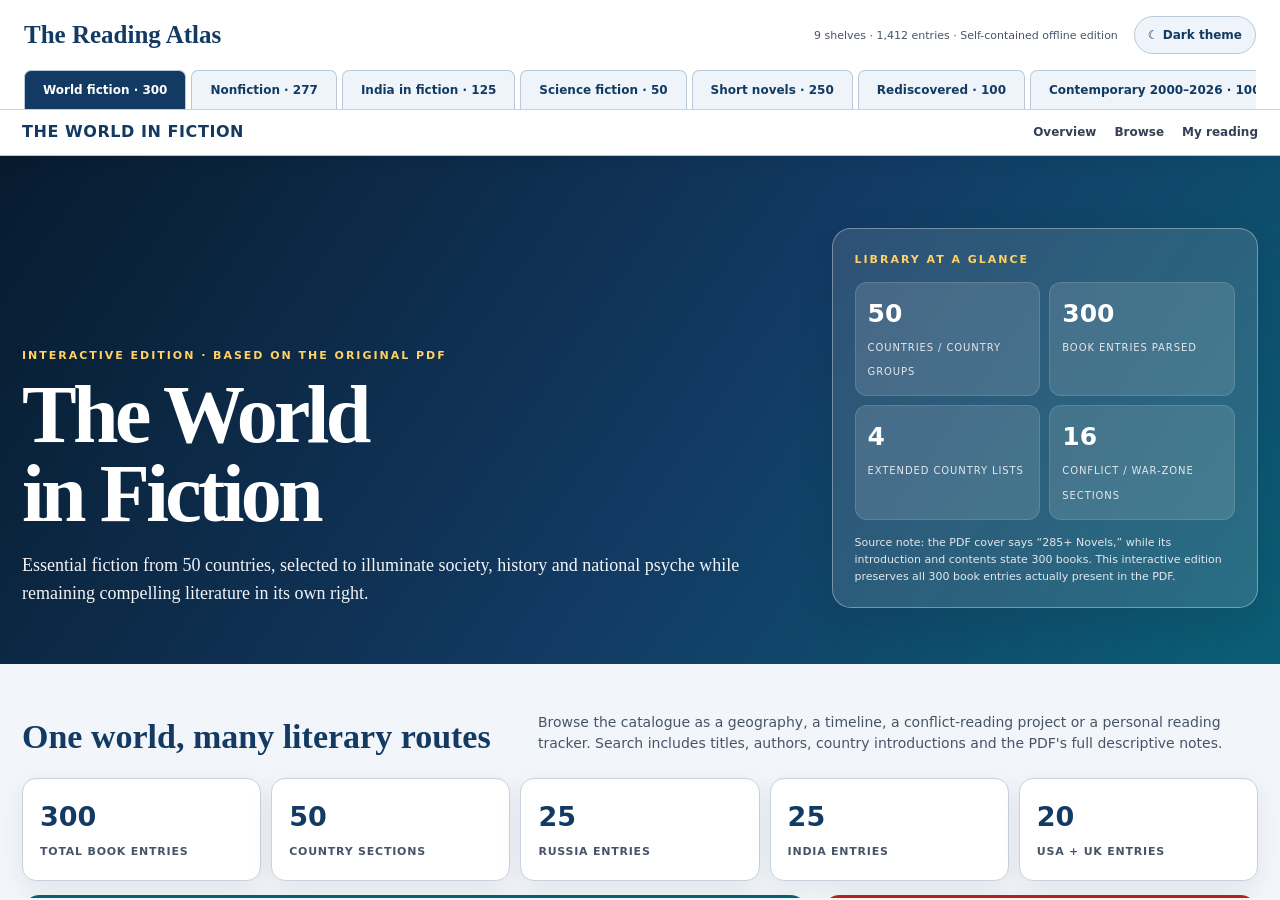
==== commit 828dd5a3: "Add persistent top-bar light and dark theme toggle across the atlas" ====
--- a/index.html
+++ b/index.html
@@ -1,8 +1,77 @@
-<!doctype html><html lang="en"><head><meta charset="utf-8"><meta name="viewport" content="width=device-width,initial-scale=1"><title>The Reading Atlas — Complete Offline Edition</title><style>
+<!doctype html><html lang="en"><head><script>(()=>{let theme='light';try{theme=parent!==window?parent.document.documentElement.getAttribute('data-theme'):localStorage.getItem('readingAtlas:theme:v1');}catch{}document.documentElement.setAttribute('data-theme',theme==='dark'?'dark':'light');})();</script><meta charset="utf-8"><meta name="viewport" content="width=device-width,initial-scale=1"><title>The Reading Atlas — Complete Offline Edition</title><style>
 *{box-sizing:border-box}body{margin:0;background:#f6f3eb;color:#173c34;font:14px system-ui,sans-serif}header{padding:16px 24px 0;border-bottom:1px solid #bac8bd;background:#fffdf7} .head{display:flex;align-items:center;justify-content:space-between;gap:20px}h1{font:25px Georgia;margin:0}small{color:#617267;font-size:11px}.tabs{display:flex;gap:5px;overflow:auto;margin-top:16px}.tabs button{cursor:pointer;border:1px solid #cbd4c8;border-bottom:0;background:#f6f3eb;color:#173c34;border-radius:7px 7px 0 0;padding:12px 18px;font:12px system-ui;white-space:nowrap}.tabs button[aria-selected=true]{background:#173c34;color:white}button:focus-visible{outline:3px solid #be4f2b;outline-offset:-3px}iframe{width:100%;height:calc(100dvh - 112px);border:0;display:block;background:#f6f3eb}iframe[hidden]{display:none}#hint{padding:8px 24px;font-size:10px;color:#617267;background:#f6f3eb} @media(max-width:600px){header{padding:12px 12px 0}.head{display:block}h1{font-size:22px}.tabs button{padding:11px 12px}small{font-size:9px}iframe{height:calc(100dvh - 125px)}}
-body{background:#F2F5F9;color:#101828}header{background:#fff;border-color:#C7D2E0}h1{color:#123A63;font-weight:700}small{color:#475467}.tabs button{background:#EEF4FA;color:#123A63;border-color:#B8C9DA;font-weight:750}.tabs button[aria-selected=true]{background:#123A63;color:#fff}iframe{background:#F2F5F9}</style></head><body><header><div class="head"><h1>The Reading Atlas</h1><small>9 shelves · 1,412 entries · Self-contained offline edition</small></div><nav class="tabs" role="tablist" aria-label="Book collections"></nav></header><div id="panels"></div><noscript>This interactive collection requires JavaScript enabled in your browser.</noscript><script id="embedded-documents" type="application/json">{"world": "\u003c!doctype html>\n\u003chtml lang=\"en\">\n\u003chead>\n\u003cmeta charset=\"utf-8\">\n\u003cmeta name=\"viewport\" content=\"width=device-width,initial-scale=1\">\n\u003cmeta name=\"color-scheme\" content=\"light\">\n\u003ctitle>The World in Fiction \u2014 Interactive Edition\u003c/title>\n\u003cmeta name=\"description\" content=\"Interactive edition of The World in Fiction: Essential Novels from 50 Countries.\">\n\u003cstyle>\n:root{--navy:#102333;--navy2:#193b52;--gold:#c58a2b;--red:#982f30;--cream:#f4efe5;--paper:#fffdf8;--ink:#20292f;--muted:#677078;--line:#ded5c7;--green:#2c665d;--shadow:0 12px 38px rgba(31,38,43,.09)}\n*{box-sizing:border-box} html{scroll-behavior:smooth}\nbody{margin:0;background:var(--cream);color:var(--ink);font-family:Inter,ui-sans-serif,system-ui,-apple-system,BlinkMacSystemFont,\"Segoe UI\",sans-serif;line-height:1.55}\nbutton,input,select{font:inherit} button{cursor:pointer}\na{color:inherit}\n.top{position:sticky;top:0;z-index:30;background:rgba(244,239,229,.94);backdrop-filter:blur(13px);border-bottom:1px solid var(--line)}\n.nav{max-width:1320px;margin:auto;padding:10px 22px;display:flex;gap:18px;align-items:center;overflow:auto;white-space:nowrap}\n.logo{font-weight:900;color:var(--navy);letter-spacing:.035em;margin-right:auto} .nav a{font-size:12px;color:#536069;text-decoration:none;font-weight:750}\n.hero{background:linear-gradient(120deg,var(--navy),#173649 68%,#204b5d);color:#fff}\n.hero-inner{max-width:1320px;margin:auto;padding:72px 22px 56px;display:grid;grid-template-columns:1.35fr .75fr;gap:42px;align-items:end}\n.eyebrow{font-size:11px;letter-spacing:.18em;text-transform:uppercase;font-weight:900;color:#e5bd72}\nh1{font-family:Georgia,\"Times New Roman\",serif;font-size:clamp(46px,7vw,82px);line-height:.96;letter-spacing:-.045em;margin:12px 0 18px;font-weight:700}\n.hero p{font-family:Georgia,\"Times New Roman\",serif;font-size:18px;max-width:820px;color:#dce5e9;margin:0}\n.hero-card{background:rgba(255,255,255,.08);border:1px solid rgba(255,255,255,.2);border-radius:19px;padding:22px;box-shadow:var(--shadow)}\n.hero-stats{display:grid;grid-template-columns:repeat(2,1fr);gap:9px;margin-top:14px} .hero-stat{background:rgba(255,255,255,.07);border-radius:12px;padding:12px}\n.hero-stat b{font-size:25px;display:block} .hero-stat span{font-size:10px;text-transform:uppercase;letter-spacing:.09em;color:#c9d5da}\n.source-note{font-size:11px;color:#cbd7dc;margin-top:14px}\nmain{max-width:1320px;margin:auto;padding:0 22px 70px}\nsection{padding:48px 0;border-bottom:1px solid var(--line)}\n.section-head{display:flex;justify-content:space-between;align-items:end;gap:30px;margin-bottom:23px} .section-head h2{font-family:Georgia,\"Times New Roman\",serif;font-size:34px;line-height:1.05;margin:0;color:var(--navy)} .section-head p{max-width:720px;color:var(--muted);font-size:14px;margin:0}\n.stats-grid{display:grid;grid-template-columns:repeat(5,1fr);gap:10px} .statbox{background:var(--paper);border:1px solid var(--line);border-radius:14px;padding:17px;box-shadow:0 5px 18px rgba(32,41,47,.04)} .statbox b{display:block;font-size:27px;color:var(--navy)} .statbox span{font-size:11px;text-transform:uppercase;letter-spacing:.07em;color:var(--muted);font-weight:800}\n.group-grid{display:grid;grid-template-columns:1.8fr 1fr;gap:14px} .group-card{border-radius:18px;padding:23px;background:var(--paper);border:1px solid var(--line)} .group-card.conflict{border-top:5px solid var(--red)} .group-card.major{border-top:5px solid var(--navy2)} .group-card h3{margin:0 0 7px;font-family:Georgia,serif;font-size:24px} .country-pills{display:flex;flex-wrap:wrap;gap:7px;margin-top:15px} .cpill{border:1px solid var(--line);background:#f8f3e9;border-radius:999px;padding:7px 9px;font-size:11px;font-weight:800}\n.controls-wrap{position:sticky;top:42px;z-index:20;background:rgba(244,239,229,.96);backdrop-filter:blur(13px);padding:14px 0 10px;border-bottom:1px solid var(--line);margin-bottom:17px}\n.controls{display:grid;grid-template-columns:2.2fr repeat(4,1fr);gap:8px} input,select{width:100%;padding:11px 12px;border:1px solid #cbc2b4;border-radius:10px;background:var(--paper);color:var(--ink);font-size:12px;outline:none} input:focus,select:focus{border-color:var(--navy2);box-shadow:0 0 0 3px rgba(25,59,82,.1)}\n.toolrow{display:flex;flex-wrap:wrap;gap:7px;margin-top:8px} .btn{border:1px solid var(--line);background:var(--paper);color:var(--ink);border-radius:999px;padding:8px 11px;font-size:11px;font-weight:800} .btn.primary{background:var(--navy);color:#fff;border-color:var(--navy)} .btn.active{background:var(--green);color:#fff;border-color:var(--green)} .resultline{font-size:11px;color:var(--muted);margin:8px 2px 0}\n.country-list{display:grid;gap:14px} .country-card{background:var(--paper);border:1px solid var(--line);border-radius:18px;box-shadow:0 6px 22px rgba(32,41,47,.05);overflow:hidden} .country-card.conflict{border-left:5px solid var(--red)} .country-card.extended{border-top:4px solid var(--gold)}\n.country-head{padding:20px 21px 16px;display:grid;grid-template-columns:1fr auto;gap:16px;align-items:start} .country-code{font-weight:900;color:var(--gold);font-size:11px;letter-spacing:.12em} .country-name{font-family:Georgia,serif;font-size:27px;line-height:1.05;margin:3px 0 7px;color:var(--navy)} .country-intro{font-family:Georgia,serif;font-size:14px;color:#505a60;max-width:980px;margin:0} .country-meta{text-align:right;min-width:105px} .country-meta b{display:block;font-size:27px;color:var(--navy)} .country-meta span{font-size:10px;text-transform:uppercase;letter-spacing:.08em;color:var(--muted)}\n.country-actions{padding:0 21px 15px;display:flex;gap:7px;flex-wrap:wrap} .toggle{border:0;background:#eae3d7;border-radius:999px;padding:7px 10px;font-size:10px;font-weight:850;color:#526068}\n.books{display:none;border-top:1px solid var(--line);padding:10px 14px 15px;background:#faf6ee} .country-card.open .books{display:grid;grid-template-columns:repeat(2,1fr);gap:10px}\n.book{background:#fffdf8;border:1px solid #e0d8cb;border-radius:13px;padding:14px;position:relative} .book.read{opacity:.68} .book.saved{box-shadow:inset 0 0 0 2px rgba(197,138,43,.35)} .book-top{display:grid;grid-template-columns:auto 1fr auto;gap:10px;align-items:start} .num{width:25px;height:25px;border-radius:50%;background:#efe4d2;color:#986817;display:grid;place-items:center;font-size:11px;font-weight:900} .book h4{font-family:Georgia,serif;font-size:18px;line-height:1.12;margin:1px 0 4px;color:#263640} .byline{font-size:11px;font-weight:800;color:#66727a} .year{font-size:11px;font-weight:900;color:var(--gold);white-space:nowrap} .desc{font-family:Georgia,serif;font-size:13px;color:#4d5559;margin:11px 0 10px} .book-foot{display:flex;align-items:center;gap:7px;flex-wrap:wrap;border-top:1px solid #eee6da;padding-top:9px} .mini{border:0;background:#eee8de;border-radius:999px;padding:6px 8px;font-size:9px;font-weight:900;color:#57646b} .mini.on{background:var(--green);color:#fff} .mini.star.on{background:var(--gold);color:#fff} .page{margin-left:auto;font-size:9px;color:#90979b}\n.empty{padding:45px;text-align:center;border:1px dashed #cfc5b6;border-radius:16px;color:var(--muted);background:rgba(255,255,255,.35)}\n.progress-wrap{display:grid;grid-template-columns:1.2fr 1fr;gap:14px} .progress-card{background:var(--paper);border:1px solid var(--line);border-radius:17px;padding:20px} .bar{height:10px;border-radius:99px;background:#e4ddd2;overflow:hidden;margin:12px 0 8px} .bar > i{height:100%;display:block;background:var(--green);width:0} .progress-card h3{font-family:Georgia,serif;font-size:23px;margin:0;color:var(--navy)} .progress-card p{font-size:12px;color:var(--muted)} .queue{font-size:12px;display:grid;gap:6px;margin-top:10px} .queue div{padding:8px 9px;background:#f4eee4;border-radius:8px}\n.note{padding:16px 18px;background:#fff7e7;border-left:4px solid var(--gold);border-radius:0 12px 12px 0;font-size:12px;color:#61594d;margin-top:14px}\n.footer{font-size:11px;color:var(--muted);padding:30px 0 0}\n@media(max-width:980px){.hero-inner{grid-template-columns:1fr}.stats-grid{grid-template-columns:repeat(3,1fr)}.group-grid,.progress-wrap{grid-template-columns:1fr}.controls{grid-template-columns:1fr 1fr}.country-card.open .books{grid-template-columns:1fr}}\n@media(max-width:620px){.nav{padding:10px 14px}.hero-inner,main{padding-left:14px;padding-right:14px}h1{font-size:48px}.section-head{display:block}.section-head p{margin-top:8px}.stats-grid{grid-template-columns:1fr 1fr}.controls{grid-template-columns:1fr}.controls-wrap{position:relative;top:0}.country-head{grid-template-columns:1fr}.country-meta{text-align:left;display:flex;gap:8px;align-items:baseline}}\n@media print{.top,.controls-wrap,.country-actions,.book-foot{display:none!important}body{background:white}.hero{background:white;color:#111}.hero p,.source-note{color:#444}.country-card{break-inside:avoid}.books{display:grid!important;grid-template-columns:repeat(2,1fr)!important}}\n\n\n/* ===== High-contrast visibility refresh ===== */\n:root{\n  --navy:#123A63;\n  --navy2:#0B5E75;\n  --gold:#D97706;\n  --red:#B42318;\n  --cream:#F2F5F9;\n  --paper:#FFFFFF;\n  --ink:#101828;\n  --muted:#475467;\n  --line:#C7D2E0;\n  --green:#087A67;\n  --shadow:0 12px 34px rgba(15,23,42,.10);\n}\nbody{background:#F2F5F9;color:#101828}\n.top{background:rgba(255,255,255,.97);border-bottom:1px solid #B8C4D4;box-shadow:0 3px 16px rgba(15,23,42,.06)}\n.logo{color:#123A63}.nav a{color:#344054}.nav a:hover{color:#0B5E75}\n.hero{background:linear-gradient(125deg,#071B2E 0%,#123A63 55%,#0B5E75 100%)}\n.eyebrow{color:#FFD166}.hero p{color:#F2F4F7}.source-note{color:#E4E7EC}\n.hero-card{background:rgba(255,255,255,.12);border-color:rgba(255,255,255,.35)}\n.hero-stat{background:rgba(255,255,255,.12);border:1px solid rgba(255,255,255,.13)}\n.hero-stat span{color:#E4E7EC}\nsection{border-bottom-color:#C7D2E0}\n.section-head h2,.country-name,.country-meta b,.statbox b,.progress-card h3{color:#123A63}\n.section-head p,.statbox span,.resultline,.progress-card p,.footer{color:#475467}\n.statbox,.group-card,.country-card,.progress-card{background:#FFFFFF;border-color:#C7D2E0;box-shadow:0 7px 24px rgba(15,23,42,.07)}\n.group-card.major{border-top-color:#0B5E75}.group-card.conflict{border-top-color:#B42318}\n.cpill{background:#EEF4FA;border-color:#B8C9DA;color:#123A63}\n.cpill:hover{background:#DCEAF6;border-color:#7EA5C3}\n.controls-wrap{background:rgba(242,245,249,.97);border-bottom-color:#B8C4D4}\ninput,select{background:#FFFFFF;color:#101828;border:1.5px solid #AAB7C7;font-size:13px}\ninput::placeholder{color:#667085}\ninput:focus,select:focus{border-color:#0B5E75;box-shadow:0 0 0 3px rgba(11,94,117,.16)}\n.btn{background:#FFFFFF;color:#1D2939;border-color:#AAB7C7}\n.btn:hover{background:#EAF2F8;border-color:#6F8FA9}\n.btn.primary{background:#123A63;color:#FFFFFF;border-color:#123A63}\n.btn.primary:hover{background:#0D2F51}\n.btn.active{background:#087A67;color:#FFFFFF;border-color:#087A67}\n.country-card.conflict{border-left-color:#B42318}.country-card.extended{border-top-color:#D97706}\n.country-code{color:#C25F00}.country-intro{color:#344054;font-size:14.5px}\n.toggle{background:#E7EEF6;color:#243B53;border:1px solid #C2D0DF}\n.toggle:hover{background:#D7E5F2}\n.books{background:#EAF0F6;border-top-color:#C7D2E0}\n.book{background:#FFFFFF;border-color:#BCC9D8;box-shadow:0 3px 12px rgba(15,23,42,.05)}\n.book:hover{border-color:#7E9AB5;box-shadow:0 6px 18px rgba(15,23,42,.09)}\n.book.read{opacity:.82;background:#F4FBF8}\n.book.saved{box-shadow:inset 0 0 0 2px rgba(217,119,6,.55),0 3px 12px rgba(15,23,42,.05)}\n.num{background:#FFF0D7;color:#9A4A00;border:1px solid #F4C276}\n.book h4{color:#102A43}.byline{color:#475467}.year{color:#B45309}.desc{color:#344054;font-size:13.5px}\n.book-foot{border-top-color:#DCE3EA}.mini{background:#E7EEF5;color:#344054;border:1px solid #C8D2DD}.mini:hover{background:#D8E6F2}\n.mini.on{background:#087A67;color:#FFFFFF;border-color:#087A67}.mini.star.on{background:#D97706;color:#FFFFFF;border-color:#D97706}\n.page{color:#667085}.empty{background:#FFFFFF;border-color:#AAB7C7;color:#475467}\n.bar{background:#D6DEE8}.bar > i{background:linear-gradient(90deg,#0B5E75,#087A67)}\n.queue div{background:#EEF3F8;border:1px solid #D4DEE8}\n.note{background:#FFF4DE;border-left-color:#D97706;color:#4D3B1F}\nbutton:focus-visible,a:focus-visible,input:focus-visible,select:focus-visible{outline:3px solid #F59E0B;outline-offset:2px}\n@media(max-width:620px){\n  .book h4{font-size:19px}.desc{font-size:14px}.byline,.year{font-size:12px}\n  .toggle,.btn{min-height:38px}.mini{min-height:34px;font-size:10px}\n}\n\n\u003c/style>\n\u003c/head>\n\u003cbody>\n\u003cdiv class=\"top\">\u003cnav class=\"nav\">\u003cdiv class=\"logo\">THE WORLD IN FICTION\u003c/div>\u003ca href=\"#overview\">Overview\u003c/a>\u003ca href=\"#countries\">Browse\u003c/a>\u003ca href=\"#progress\">My reading\u003c/a>\u003c/nav>\u003c/div>\n\u003cheader class=\"hero\">\u003cdiv class=\"hero-inner\">\u003cdiv>\u003cdiv class=\"eyebrow\">Interactive edition \u00b7 based on the original PDF\u003c/div>\u003ch1>The World\u003cbr>in Fiction\u003c/h1>\u003cp>Essential fiction from 50 countries, selected to illuminate society, history and national psyche while remaining compelling literature in its own right.\u003c/p>\u003c/div>\u003caside class=\"hero-card\">\u003cdiv class=\"eyebrow\">Library at a glance\u003c/div>\u003cdiv class=\"hero-stats\">\u003cdiv class=\"hero-stat\">\u003cb>50\u003c/b>\u003cspan>countries / country groups\u003c/span>\u003c/div>\u003cdiv class=\"hero-stat\">\u003cb>300\u003c/b>\u003cspan>book entries parsed\u003c/span>\u003c/div>\u003cdiv class=\"hero-stat\">\u003cb>4\u003c/b>\u003cspan>extended country lists\u003c/span>\u003c/div>\u003cdiv class=\"hero-stat\">\u003cb>16\u003c/b>\u003cspan>conflict / war-zone sections\u003c/span>\u003c/div>\u003c/div>\u003cdiv class=\"source-note\">Source note: the PDF cover says \u201c285+ Novels,\u201d while its introduction and contents state 300 books. This interactive edition preserves all 300 book entries actually present in the PDF.\u003c/div>\u003c/aside>\u003c/div>\u003c/header>\n\u003cmain>\n\u003csection id=\"overview\">\u003cdiv class=\"section-head\">\u003ch2>One world, many literary routes\u003c/h2>\u003cp>Browse the catalogue as a geography, a timeline, a conflict-reading project or a personal reading tracker. Search includes titles, authors, country introductions and the PDF's full descriptive notes.\u003c/p>\u003c/div>\u003cdiv class=\"stats-grid\">\u003cdiv class=\"statbox\">\u003cb>300\u003c/b>\u003cspan>Total book entries\u003c/span>\u003c/div>\u003cdiv class=\"statbox\">\u003cb>50\u003c/b>\u003cspan>Country sections\u003c/span>\u003c/div>\u003cdiv class=\"statbox\">\u003cb>25\u003c/b>\u003cspan>Russia entries\u003c/span>\u003c/div>\u003cdiv class=\"statbox\">\u003cb>25\u003c/b>\u003cspan>India entries\u003c/span>\u003c/div>\u003cdiv class=\"statbox\">\u003cb>20\u003c/b>\u003cspan>USA + UK entries\u003c/span>\u003c/div>\u003c/div>\n\u003cdiv class=\"group-grid\" style=\"margin-top:14px\">\u003carticle class=\"group-card major\">\u003cdiv class=\"eyebrow\" style=\"color:var(--navy2)\">Source section I\u003c/div>\u003ch3>Major World Powers & Significant Nations\u003c/h3>\u003cp style=\"color:var(--muted);font-size:13px\">The PDF's main survey: major literary traditions and nationally revealing works.\u003c/p>\u003cdiv class=\"country-pills\" id=\"majorPills\">\u003c/div>\u003c/article>\u003carticle class=\"group-card conflict\">\u003cdiv class=\"eyebrow\" style=\"color:var(--red)\">Source section II\u003c/div>\u003ch3>Active Conflict & War Zones\u003c/h3>\u003cp style=\"color:var(--muted);font-size:13px\">Selections asking what the world should read to understand places shaped by war, rupture and displacement.\u003c/p>\u003cdiv class=\"country-pills\" id=\"conflictPills\">\u003c/div>\u003c/article>\u003c/div>\u003c/section>\n\n\u003csection id=\"countries\">\u003cdiv class=\"section-head\">\u003ch2>Explore all 50 country sections\u003c/h2>\u003cp>Use the controls to narrow the catalogue. Publication-period filters are derived from the publication year printed in the PDF; all descriptions remain source text.\u003c/p>\u003c/div>\n\u003cdiv class=\"controls-wrap\">\u003cdiv class=\"controls\">\u003cinput id=\"q\" placeholder=\"Search title, author, country, description\u2026\">\u003cselect id=\"group\">\u003coption value=\"\">All source sections\u003c/option>\u003coption>Major world powers & significant nations\u003c/option>\u003coption>Active conflict & war zones\u003c/option>\u003c/select>\u003cselect id=\"country\">\u003coption value=\"\">All countries\u003c/option>\u003c/select>\u003cselect id=\"period\">\u003coption value=\"\">All publication periods\u003c/option>\u003coption value=\"pre1900\">Before 1900\u003c/option>\u003coption value=\"1900-1945\">1900\u20131945\u003c/option>\u003coption value=\"1946-1989\">1946\u20131989\u003c/option>\u003coption value=\"1990-2009\">1990\u20132009\u003c/option>\u003coption value=\"2010plus\">2010+\u003c/option>\u003c/select>\u003cselect id=\"sort\">\u003coption value=\"source\">PDF order\u003c/option>\u003coption value=\"country\">Country A\u2013Z\u003c/option>\u003coption value=\"old\">Oldest book first\u003c/option>\u003coption value=\"new\">Newest book first\u003c/option>\u003coption value=\"title\">Title A\u2013Z\u003c/option>\u003c/select>\u003c/div>\u003cdiv class=\"toolrow\">\u003cbutton class=\"btn primary\" onclick=\"openVisible()\">Open visible countries\u003c/button>\u003cbutton class=\"btn\" id=\"savedBtn\" onclick=\"toggleSavedFilter()\">\u2605 Saved only\u003c/button>\u003cbutton class=\"btn\" id=\"unreadBtn\" onclick=\"toggleUnreadFilter()\">Unread only\u003c/button>\u003cbutton class=\"btn\" onclick=\"randomUnread()\">Surprise me\u003c/button>\u003cbutton class=\"btn\" onclick=\"resetFilters()\">Reset\u003c/button>\u003c/div>\u003cdiv class=\"resultline\" id=\"resultline\">\u003c/div>\u003c/div>\n\u003cdiv class=\"country-list\" id=\"countryList\">\u003c/div>\u003c/section>\n\n\u003csection id=\"progress\">\u003cdiv class=\"section-head\">\u003ch2>Your reading layer\u003c/h2>\u003cp>Reading status and saved books are stored only in this browser using local storage; the HTML remains fully self-contained and works offline.\u003c/p>\u003c/div>\u003cdiv class=\"progress-wrap\">\u003carticle class=\"progress-card\">\u003ch3>Reading progress\u003c/h3>\u003cdiv class=\"bar\">\u003ci id=\"progressBar\">\u003c/i>\u003c/div>\u003cp id=\"progressText\">\u003c/p>\u003cbutton class=\"btn\" onclick=\"clearProgress()\">Clear my reading data\u003c/button>\u003c/article>\u003carticle class=\"progress-card\">\u003ch3>Saved queue\u003c/h3>\u003cdiv class=\"queue\" id=\"queue\">\u003c/div>\u003c/article>\u003c/div>\u003cdiv class=\"note\">This is a conversion of the earlier PDF, not a newly researched replacement. I have not silently added page counts, genres, ratings or other metadata that the PDF itself does not contain.\u003c/div>\u003c/section>\n\u003cdiv class=\"footer\">The World in Fiction \u2014 Interactive Edition \u00b7 source structure and book annotations preserved from the earlier PDF \u00b7 self-contained HTML, no internet connection required.\u003c/div>\n\u003c/main>\n\u003cscript>\nconst DATA=[{\"code\": \"USA\", \"country\": \"United States of America\", \"expected_count\": 10, \"intro\": \"American fiction is the literary heartbeat of a nation built on ambition, contradiction, and reinvention -- capturing the tension between the Dream and its dark underside. These ten novels span race, class, war, and the peculiar American genius for self-mythology.\", \"source_page\": 4, \"group\": \"Major world powers & significant nations\", \"extended\": true, \"books\": [{\"num\": 1, \"title\": \"To Kill a Mockingbird\", \"source_page\": 4, \"author\": \"Harper Lee\", \"year\": \"1960\", \"description\": \"Through Scout Finch's eyes in Depression-era Alabama, Lee anatomises racial injustice and moral courage. No novel better captures the nation's long struggle with race, law, and conscience.\", \"year_num\": 1960}, {\"num\": 2, \"title\": \"The Great Gatsby\", \"source_page\": 4, \"author\": \"F. Scott Fitzgerald\", \"year\": \"1925\", \"description\": \"The definitive novel of the American Dream's seductive illusion -- wealth, reinvention, the green light across the bay. Fitzgerald's Jazz Age portrait remains an unsurpassed diagnosis of American aspiration and its hollow core.\", \"year_num\": 1925}, {\"num\": 3, \"title\": \"Beloved\", \"source_page\": 4, \"author\": \"Toni Morrison\", \"year\": \"1987\", \"description\": \"A Nobel Prize-winning meditation on slavery's psychic aftermath. Morrison builds an almost unbearable portrait of trauma, memory, and survival that defines the African-American experience for the world.\", \"year_num\": 1987}, {\"num\": 4, \"title\": \"The Grapes of Wrath\", \"source_page\": 4, \"author\": \"John Steinbeck\", \"year\": \"1939\", \"description\": \"Steinbeck's Dust Bowl epic follows the Joad family's migration to California, laying bare class exploitation, the myth of the frontier, and the dignity of ordinary Americans crushed by economic forces.\", \"year_num\": 1939}, {\"num\": 5, \"title\": \"Moby-Dick\", \"source_page\": 4, \"author\": \"Herman Melville\", \"year\": \"1851\", \"description\": \"Ahab's mad pursuit of the White Whale is America's foundational obsession -- the individual will against an indifferent universe. The most encyclopaedic, ambiguous, and magnificent novel the country has produced.\", \"year_num\": 1851}, {\"num\": 6, \"title\": \"Invisible Man\", \"source_page\": 4, \"author\": \"Ralph Ellison\", \"year\": \"1952\", \"description\": \"An unnamed Black man moves through American society unseen. Ellison's novel -- a masterpiece of jazz-influenced prose -- is the defining account of race, identity, and the American promise of visibility denied.\", \"year_num\": 1952}, {\"num\": 7, \"title\": \"Their Eyes Were Watching God\", \"source_page\": 4, \"author\": \"Zora Neale Hurston\", \"year\": \"1937\", \"description\": \"Janie Crawford's journey toward selfhood in all-Black Florida towns is the great novel of Black women's inner life and the Harlem Renaissance's most lyrical achievement.\", \"year_num\": 1937}, {\"num\": 8, \"title\": \"Catch-22\", \"source_page\": 4, \"author\": \"Joseph Heller\", \"year\": \"1961\", \"description\": \"The American military-bureaucratic machine as absurdist comedy. Heller's WWII novel invented a new way of writing about war and institutional madness that has never been surpassed.\", \"year_num\": 1961}, {\"num\": 9, \"title\": \"Blood Meridian\", \"source_page\": 5, \"author\": \"Cormac McCarthy\", \"year\": \"1985\", \"description\": \"McCarthy's savage historical novel on the 1850s Texas-Mexico border is perhaps the most unflinching examination of American violence ever written -- a meditation on manifest destiny and human darkness.\", \"year_num\": 1985}, {\"num\": 10, \"title\": \"Adventures of Huckleberry Finn\", \"source_page\": 5, \"author\": \"Mark Twain\", \"year\": \"1884\", \"description\": \"Hemingway said all American literature comes from this one book. Huck and Jim floating the Mississippi is the nation's conscience in its purest form -- freedom, friendship, and the original sin of slavery.\", \"year_num\": 1884}]}, {\"code\": \"UK\", \"country\": \"United Kingdom\", \"expected_count\": 10, \"intro\": \"British fiction spans empire, class, war, and quiet domesticity -- a literature that invented the novel form and never stopped interrogating power and identity. These ten novels represent the sweep of that tradition.\", \"source_page\": 5, \"group\": \"Major world powers & significant nations\", \"extended\": true, \"books\": [{\"num\": 1, \"title\": \"1984\", \"source_page\": 5, \"author\": \"George Orwell\", \"year\": \"1949\", \"description\": \"Orwell's totalitarian nightmare -- surveillance, doublethink, the Ministry of Truth -- was forged from Britain's wartime experience. The world's most-read political novel and a permanent warning about state power.\", \"year_num\": 1949}, {\"num\": 2, \"title\": \"Middlemarch\", \"source_page\": 5, \"author\": \"George Eliot\", \"year\": \"1871\", \"description\": \"Widely considered the greatest English-language novel, Eliot's panoramic portrait of provincial life in reform-era England captures the aspirations and constraints of Victorian society with extraordinary precision.\", \"year_num\": 1871}, {\"num\": 3, \"title\": \"Bleak House\", \"source_page\": 5, \"author\": \"Charles Dickens\", \"year\": \"1852\", \"description\": \"Dickens used the interminable case of Jarndyce v Jarndyce to savage England's legal system, class structure, and hollow philanthropy -- a fog-shrouded masterpiece of social critique.\", \"year_num\": 1852}, {\"num\": 4, \"title\": \"Jane Eyre\", \"source_page\": 5, \"author\": \"Charlotte Bronte\", \"year\": \"1847\", \"description\": \"The first great novel of female interiority in English -- a governess asserting her moral and psychological equality against class and patriarchy. Victorian England's social hierarchy made viscerally personal.\", \"year_num\": 1847}, {\"num\": 5, \"title\": \"Wuthering Heights\", \"source_page\": 5, \"author\": \"Emily Bronte\", \"year\": \"1847\", \"description\": \"A Gothic love story set on the Yorkshire moors, Heathcliff and Catherine's destructive passion is the dark underside of Romanticism -- and one of the most original novels in any language.\", \"year_num\": 1847}, {\"num\": 6, \"title\": \"Mrs Dalloway\", \"source_page\": 5, \"author\": \"Virginia Woolf\", \"year\": \"1925\", \"description\": \"A single June day in post-WWI London. Woolf's stream-of-consciousness masterpiece invented interiority in the novel and captured the haunted quality of a civilisation that had survived the trenches.\", \"year_num\": 1925}, {\"num\": 7, \"title\": \"Never Let Me Go\", \"source_page\": 6, \"author\": \"Kazuo Ishiguro\", \"year\": \"2005\", \"description\": \"Set in an alternate England, Ishiguro's haunting novel uses clones bred for organ donation to explore memory, mortality, and the human capacity for passive acceptance of injustice.\", \"year_num\": 2005}, {\"num\": 8, \"title\": \"Brave New World\", \"source_page\": 6, \"author\": \"Aldous Huxley\", \"year\": \"1932\", \"description\": \"Where Orwell feared the boot on the face, Huxley feared a world of pleasure and distraction so total that freedom becomes unimaginable. Written in 1931, it describes the 21st century with eerie precision.\", \"year_num\": 1932}, {\"num\": 9, \"title\": \"Atonement\", \"source_page\": 6, \"author\": \"Ian McEwan\", \"year\": \"2001\", \"description\": \"A teenage girl's false accusation destroys three lives across WWII and its aftermath. McEwan's meditation on fiction, guilt, and the stories we tell about the past is the finest British novel of this century so far.\", \"year_num\": 2001}, {\"num\": 10, \"title\": \"Things Fall Apart\", \"source_page\": 6, \"author\": \"Chinua Achebe\", \"year\": \"1958\", \"description\": \"Written from Nigeria under British colonial rule, Achebe's novel is the essential counter-narrative to the colonial canon. Included here for its explicit, defining conversation with the British literary tradition.\", \"year_num\": 1958}]}, {\"code\": \"RUS\", \"country\": \"Russia\", \"expected_count\": 25, \"intro\": \"Russian literature occupies its own continent -- vast, soul-searching, and obsessed with suffering, redemption, and the collision of the individual with historical cataclysm. These 25 novels and novellas represent the full range of the tradition: from the 19th-century giants who defined the novel, through the Soviet era's literature of resistance and survival, to the 20th-century emigres who carried the flame abroad.\", \"source_page\": 6, \"group\": \"Major world powers & significant nations\", \"extended\": true, \"books\": [{\"num\": 1, \"title\": \"War and Peace\", \"source_page\": 6, \"author\": \"Leo Tolstoy\", \"year\": \"1869\", \"description\": \"Tolstoy's chronicle of Napoleonic Russia is not merely a novel but a philosophy of history -- five aristocratic families measured against the tidal forces of war and fate. The Russian soul in one book.\", \"year_num\": 1869}, {\"num\": 2, \"title\": \"The Brothers Karamazov\", \"source_page\": 6, \"author\": \"Fyodor Dostoevsky\", \"year\": \"1880\", \"description\": \"Russia's spiritual and moral wrestling match in novelistic form. Through three brothers, Dostoevsky debates God, murder, free will, and the Russian character -- Freud called it the greatest novel ever written.\", \"year_num\": 1880}, {\"num\": 3, \"title\": \"Anna Karenina\", \"source_page\": 6, \"author\": \"Leo Tolstoy\", \"year\": \"1878\", \"description\": \"The novel that Nabokov taught as the greatest ever written. Anna's tragedy is not a morality tale but a study of a society that destroys those who feel too much -- Tolstoy's most complete, compassionate work.\", \"year_num\": 1878}, {\"num\": 4, \"title\": \"Crime and Punishment\", \"source_page\": 7, \"author\": \"Fyodor Dostoevsky\", \"year\": \"1866\", \"description\": \"Raskolnikov murders a pawnbroker to prove his Napoleonic exceptionalism and is destroyed by his own conscience. Dostoevsky's psychological thriller invented the modern thriller and probed guilt more deeply than any other novel.\", \"year_num\": 1866}, {\"num\": 5, \"title\": \"The Master and Margarita\", \"source_page\": 7, \"author\": \"Mikhail Bulgakov\", \"year\": \"1967\", \"description\": \"The Devil visits Stalin-era Moscow. Bulgakov's satirical fantasy is the definitive literary indictment of Soviet bureaucracy and censorship, written in secret and published 27 years after his death.\", \"year_num\": 1967}, {\"num\": 6, \"title\": \"Doctor Zhivago\", \"source_page\": 7, \"author\": \"Boris Pasternak\", \"year\": \"1957\", \"description\": \"Banned in the USSR, awarded the Nobel Prize, smuggled out on microfilm -- Pasternak's epic of love across the Russian Revolution and Civil War is inseparable from Russia's 20th-century tragedy.\", \"year_num\": 1957}, {\"num\": 7, \"title\": \"One Day in the Life of Ivan Denisovich\", \"source_page\": 7, \"author\": \"Alexander Solzhenitsyn\", \"year\": \"1962\", \"description\": \"The single day of a Gulag prisoner becomes an entire civilisation's indictment. This slim novel cracked the Soviet Union's self-mythology and told Russians what their system really was.\", \"year_num\": 1962}, {\"num\": 8, \"title\": \"Dead Souls\", \"source_page\": 7, \"author\": \"Nikolai Gogol\", \"year\": \"1842\", \"description\": \"Chichikov travels provincial Russia buying the names of dead serfs to use as collateral. Gogol's satirical picaresque is the first great Russian novel and an indictment of bureaucracy, greed, and the absurdity of serfdom.\", \"year_num\": 1842}, {\"num\": 9, \"title\": \"The Idiot\", \"source_page\": 7, \"author\": \"Fyodor Dostoevsky\", \"year\": \"1869\", \"description\": \"Prince Myshkin -- Christ-like, epileptic, guileless -- enters St Petersburg society and is destroyed by it. Dostoevsky's meditation on goodness in a corrupt world is among his most personal and painful achievements.\", \"year_num\": 1869}, {\"num\": 10, \"title\": \"Fathers and Sons\", \"source_page\": 7, \"author\": \"Ivan Turgenev\", \"year\": \"1862\", \"description\": \"Bazarov, the first nihilist in literature, returns home and collides with the old generation. Turgenev's novel captured the generational clash that was about to convulse Russia -- and coined the word 'nihilism' for the world.\", \"year_num\": 1862}, {\"num\": 11, \"title\": \"A Hero of Our Time\", \"source_page\": 7, \"author\": \"Mikhail Lermontov\", \"year\": \"1840\", \"description\": \"Pechorin -- cold, brilliant, destructive -- is Russia's first Byronic anti-hero and the prototype for superfluous men in Turgenev, Dostoevsky, and Chekhov. The first Russian psychological novel.\", \"year_num\": 1840}, {\"num\": 12, \"title\": \"Petersburg\", \"source_page\": 7, \"author\": \"Andrei Bely\", \"year\": \"1913\", \"description\": \"A senator's son is given a bomb to assassinate his father. Bely's hallucinatory novel of pre-revolutionary St Petersburg is the most formally radical work in Russian literature -- its city as fog and terror.\", \"year_num\": 1913}, {\"num\": 13, \"title\": \"Life and Fate\", \"source_page\": 8, \"author\": \"Vasily Grossman\", \"year\": \"1980\", \"description\": \"Called the Soviet War and Peace. Grossman's massive novel -- set at Stalingrad and in the death camps -- directly compares Nazism and Stalinism, which is why the KGB arrested the manuscript itself.\", \"year_num\": 1980}, {\"num\": 14, \"title\": \"We\", \"source_page\": 8, \"author\": \"Yevgeny Zamyatin\", \"year\": \"1924\", \"description\": \"The first great dystopian novel, written in 1920 and banned in the USSR. Zamyatin's glass-city surveillance state directly inspired both Huxley's Brave New World and Orwell's 1984.\", \"year_num\": 1924}, {\"num\": 15, \"title\": \"The Foundation Pit\", \"source_page\": 8, \"author\": \"Andrei Platonov\", \"year\": \"1987\", \"description\": \"Workers dig a pit for a communal building that will never be built. Platonov's novella -- written 1930, published 57 years later -- is the most devastating portrait of Soviet collectivisation's human cost.\", \"year_num\": 1987}, {\"num\": 16, \"title\": \"Oblomov\", \"source_page\": 8, \"author\": \"Ivan Goncharov\", \"year\": \"1859\", \"description\": \"Oblomov cannot get out of bed. Goncharov's portrait of total inertia is both a comic masterpiece and a devastating critique of the Russian gentry -- 'Oblomovism' became a nat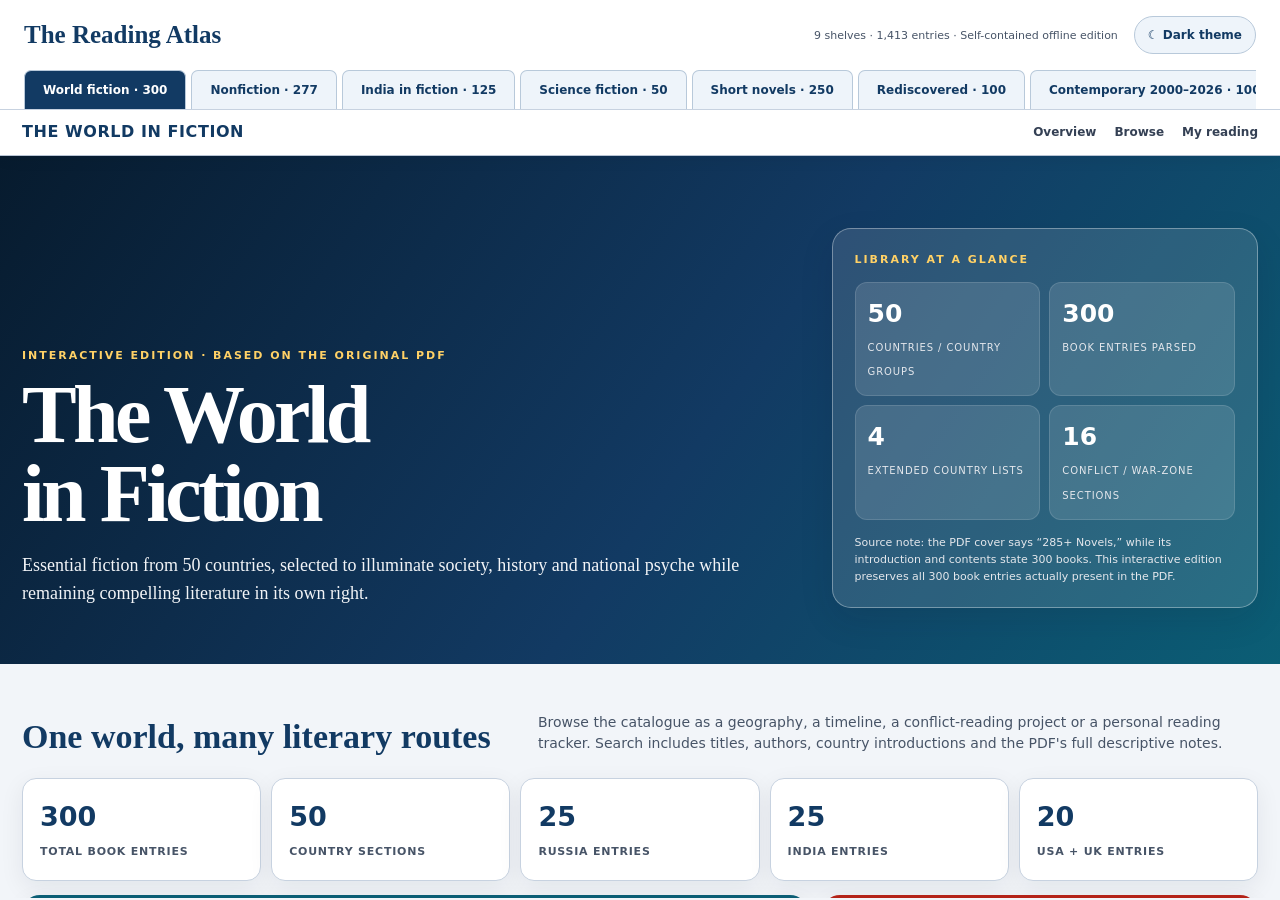
